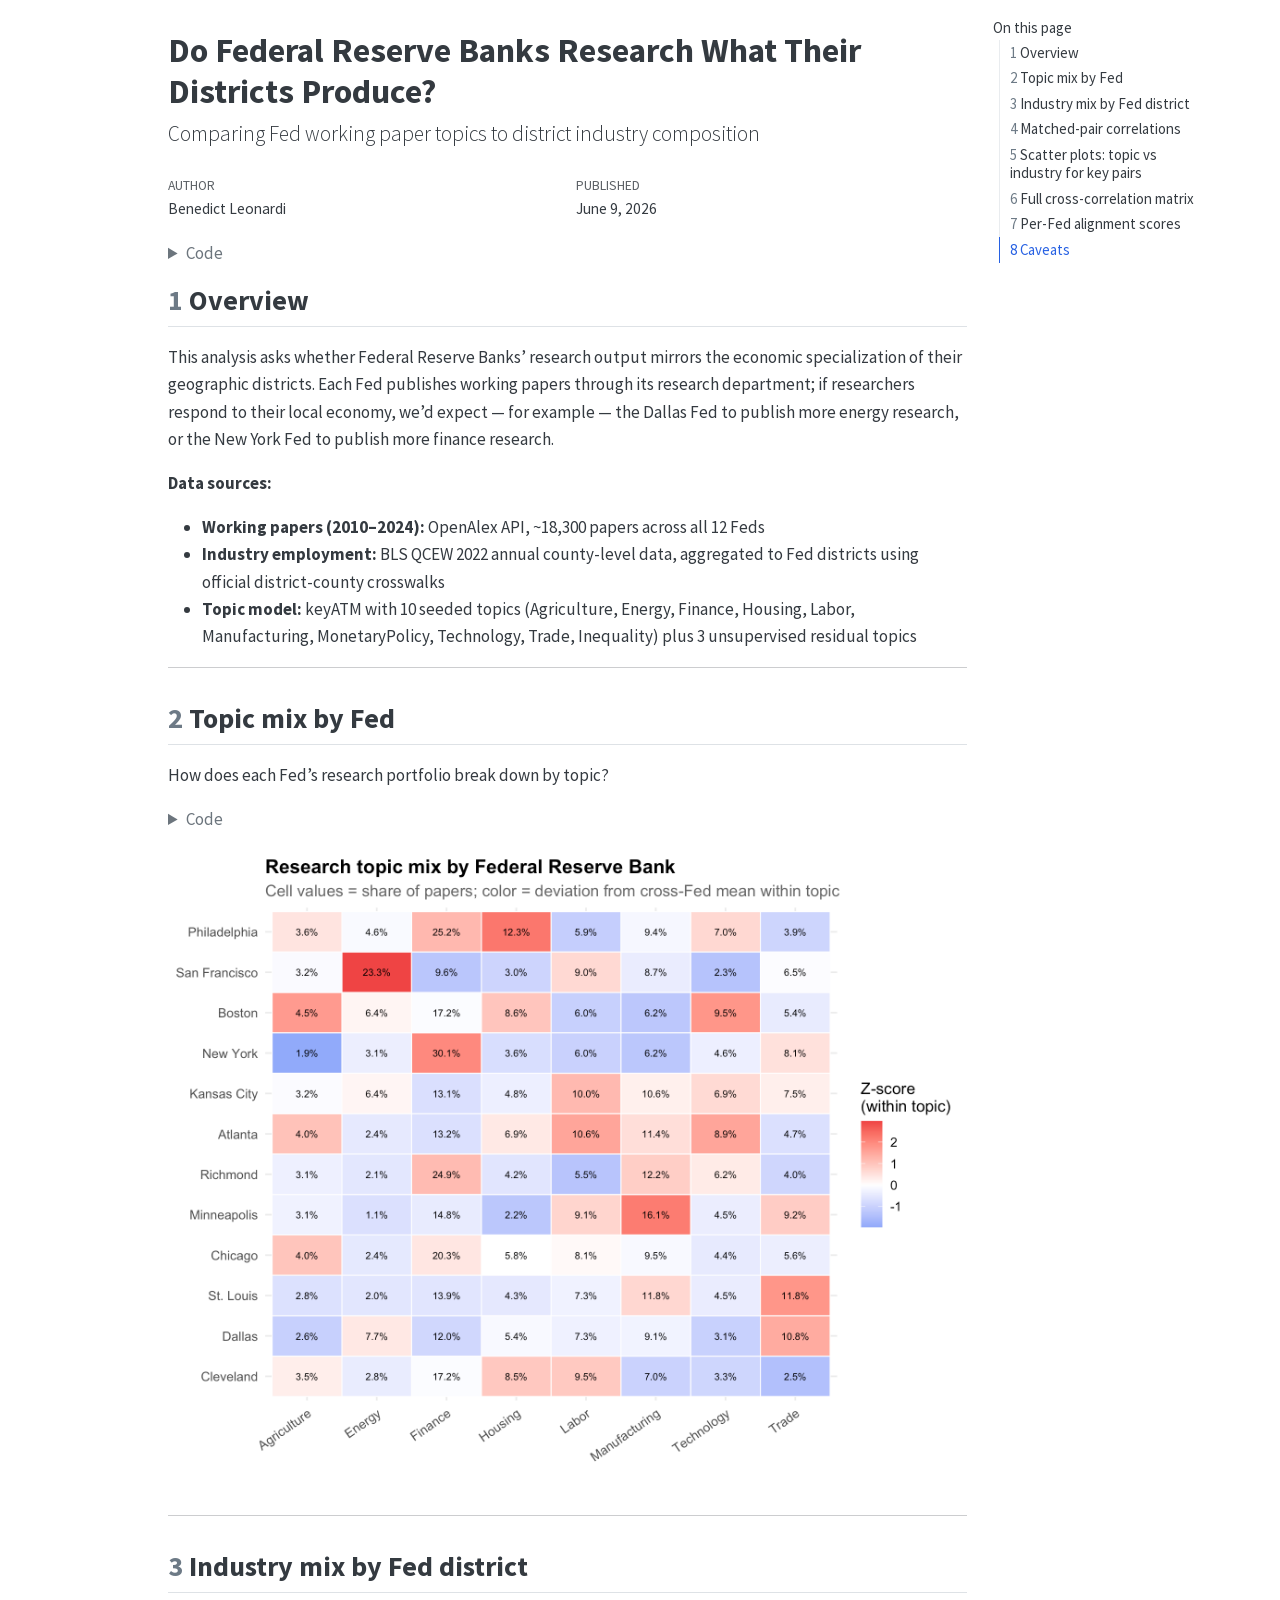
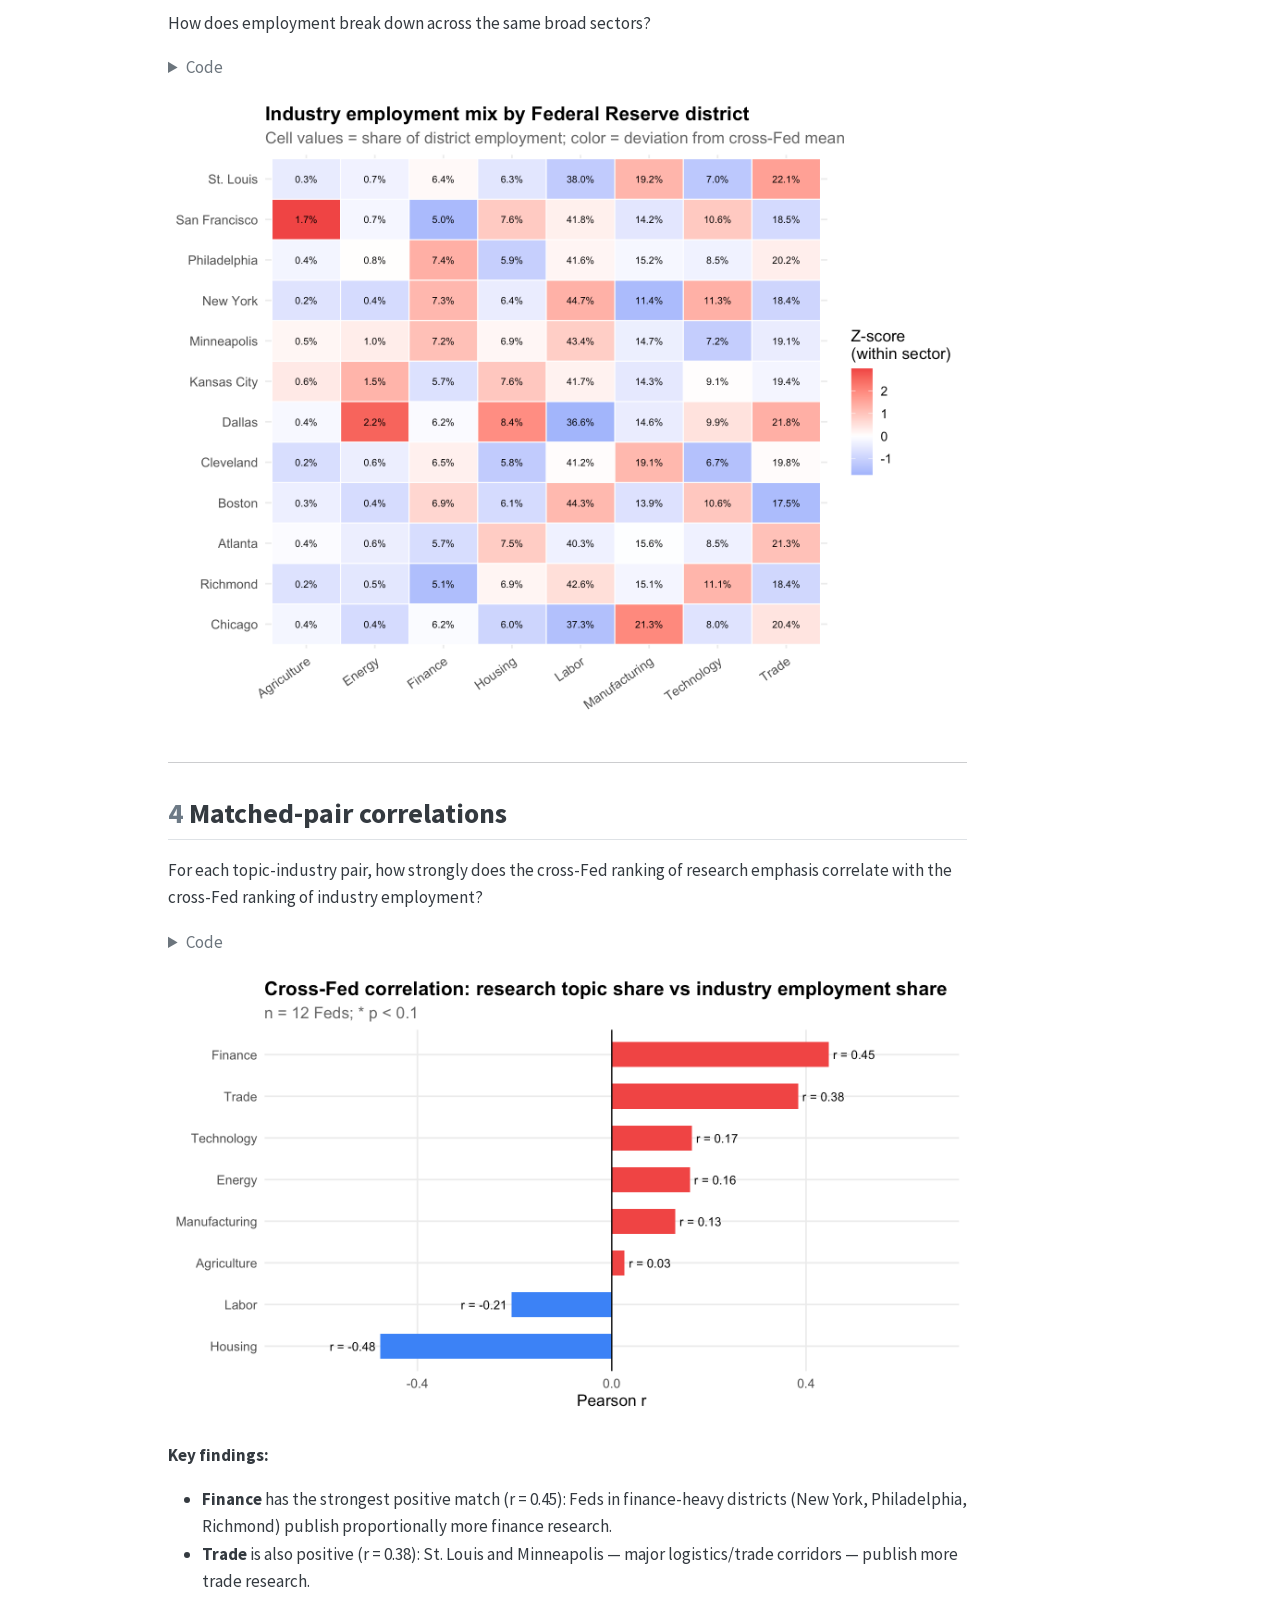
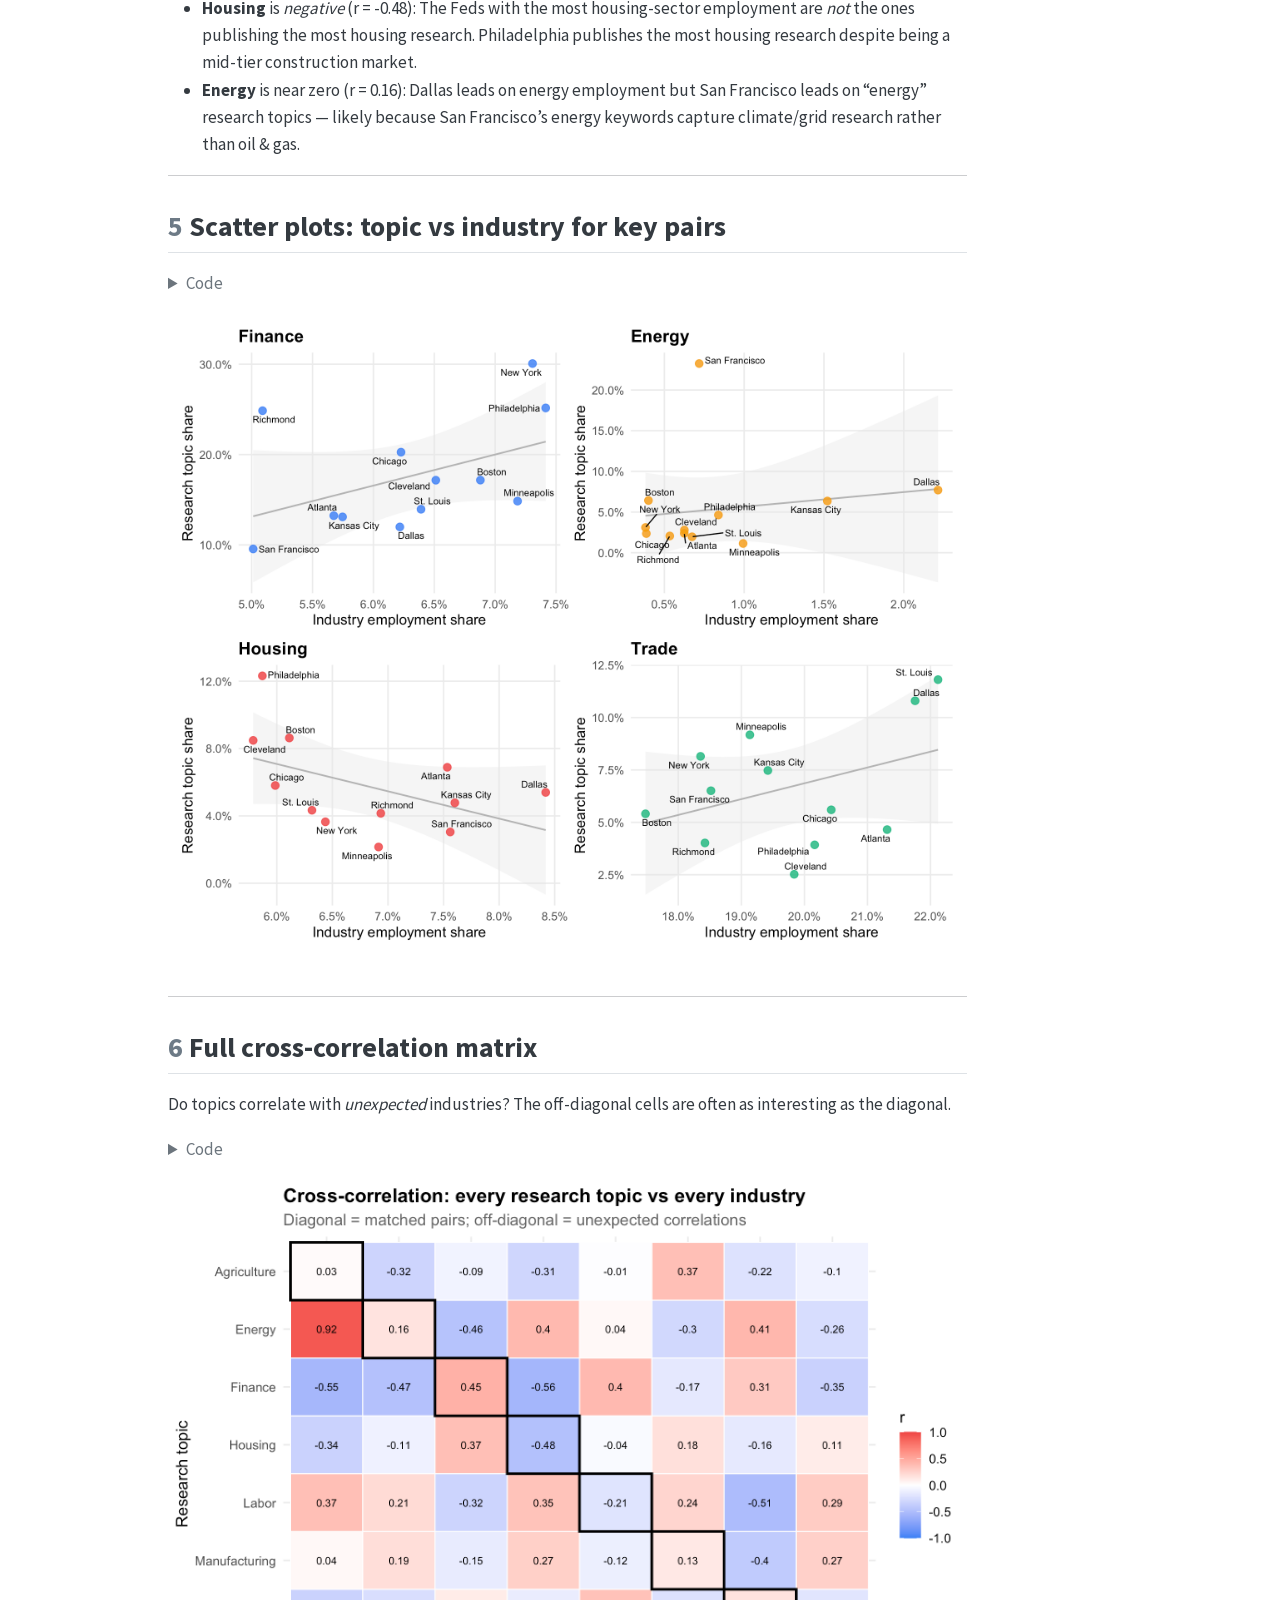
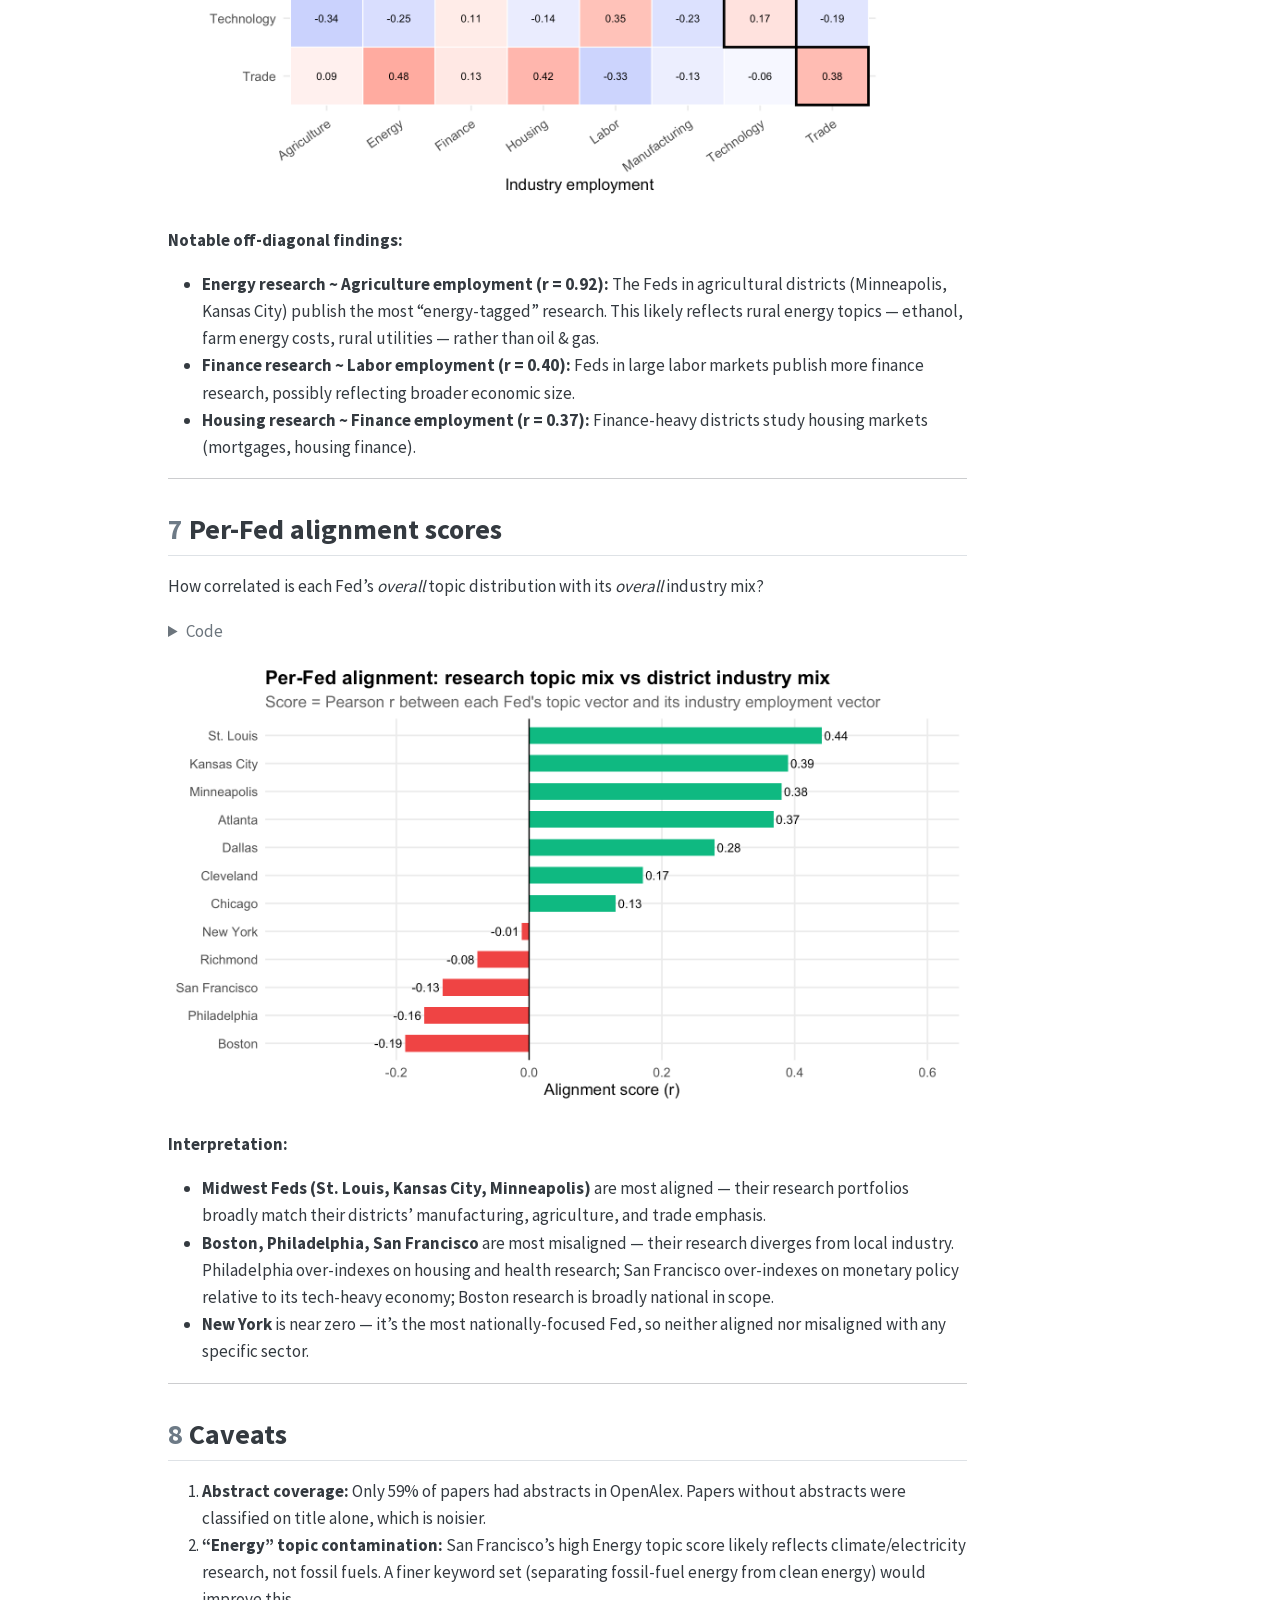
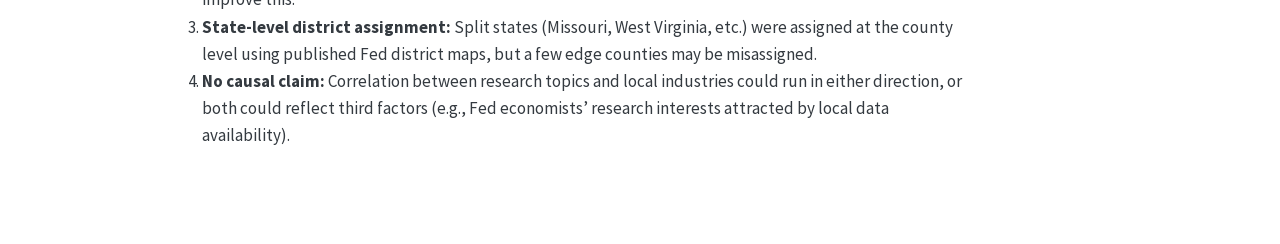
==== docs/fed_research_districts.html @ f2a588a4 "Initial commit: Fed Reserve research alignment analysis Co-Authored-By: Claude Sonnet 4.6 <noreply@a" ====
<!DOCTYPE html>
<html xmlns="http://www.w3.org/1999/xhtml" lang="en" xml:lang="en"><head>

<meta charset="utf-8">
<meta name="generator" content="quarto-1.8.27">

<meta name="viewport" content="width=device-width, initial-scale=1.0, user-scalable=yes">

<meta name="author" content="Benedict Leonardi">
<meta name="dcterms.date" content="2026-06-09">

<title>Do Federal Reserve Banks Research What Their Districts Produce? – Fed Research Districts</title>
<style>
code{white-space: pre-wrap;}
span.smallcaps{font-variant: small-caps;}
div.columns{display: flex; gap: min(4vw, 1.5em);}
div.column{flex: auto; overflow-x: auto;}
div.hanging-indent{margin-left: 1.5em; text-indent: -1.5em;}
ul.task-list{list-style: none;}
ul.task-list li input[type="checkbox"] {
width: 0.8em;
margin: 0 0.8em 0.2em -1em;  vertical-align: middle;
}

html { -webkit-text-size-adjust: 100%; }
pre > code.sourceCode { white-space: pre; position: relative; }
pre > code.sourceCode > span { display: inline-block; line-height: 1.25; }
pre > code.sourceCode > span:empty { height: 1.2em; }
.sourceCode { overflow: visible; }
code.sourceCode > span { color: inherit; text-decoration: inherit; }
div.sourceCode { margin: 1em 0; }
pre.sourceCode { margin: 0; }
@media screen {
div.sourceCode { overflow: auto; }
}
@media print {
pre > code.sourceCode { white-space: pre-wrap; }
pre > code.sourceCode > span { text-indent: -5em; padding-left: 5em; }
}
pre.numberSource code
{ counter-reset: source-line 0; }
pre.numberSource code > span
{ position: relative; left: -4em; counter-increment: source-line; }
pre.numberSource code > span > a:first-child::before
{ content: counter(source-line);
position: relative; left: -1em; text-align: right; vertical-align: baseline;
border: none; display: inline-block;
-webkit-touch-callout: none; -webkit-user-select: none;
-khtml-user-select: none; -moz-user-select: none;
-ms-user-select: none; user-select: none;
padding: 0 4px; width: 4em;
}
pre.numberSource { margin-left: 3em; padding-left: 4px; }
div.sourceCode
{ }
@media screen {
pre > code.sourceCode > span > a:first-child::before { text-decoration: underline; }
}
</style>


<script>const headroomChanged = new CustomEvent("quarto-hrChanged", {
  detail: {},
  bubbles: true,
  cancelable: false,
  composed: false,
});

const announceDismiss = () => {
  const annEl = window.document.getElementById("quarto-announcement");
  if (annEl) {
    annEl.remove();

    const annId = annEl.getAttribute("data-announcement-id");
    window.localStorage.setItem(`quarto-announce-${annId}`, "true");
  }
};

const announceRegister = () => {
  const annEl = window.document.getElementById("quarto-announcement");
  if (annEl) {
    const annId = annEl.getAttribute("data-announcement-id");
    const isDismissed =
      window.localStorage.getItem(`quarto-announce-${annId}`) || false;
    if (isDismissed) {
      announceDismiss();
      return;
    } else {
      annEl.classList.remove("hidden");
    }

    const actionEl = annEl.querySelector(".quarto-announcement-action");
    if (actionEl) {
      actionEl.addEventListener("click", function (e) {
        e.preventDefault();
        // Hide the bar immediately
        announceDismiss();
      });
    }
  }
};

window.document.addEventListener("DOMContentLoaded", function () {
  let init = false;

  announceRegister();

  // Manage the back to top button, if one is present.
  let lastScrollTop = window.pageYOffset || document.documentElement.scrollTop;
  const scrollDownBuffer = 5;
  const scrollUpBuffer = 35;
  const btn = document.getElementById("quarto-back-to-top");
  const hideBackToTop = () => {
    btn.style.display = "none";
  };
  const showBackToTop = () => {
    btn.style.display = "inline-block";
  };
  if (btn) {
    window.document.addEventListener(
      "scroll",
      function () {
        const currentScrollTop =
          window.pageYOffset || document.documentElement.scrollTop;

        // Shows and hides the button 'intelligently' as the user scrolls
        if (currentScrollTop - scrollDownBuffer > lastScrollTop) {
          hideBackToTop();
          lastScrollTop = currentScrollTop <= 0 ? 0 : currentScrollTop;
        } else if (currentScrollTop < lastScrollTop - scrollUpBuffer) {
          showBackToTop();
          lastScrollTop = currentScrollTop <= 0 ? 0 : currentScrollTop;
        }

        // Show the button at the bottom, hides it at the top
        if (currentScrollTop <= 0) {
          hideBackToTop();
        } else if (
          window.innerHeight + currentScrollTop >=
          document.body.offsetHeight
        ) {
          showBackToTop();
        }
      },
      false
    );
  }

  function throttle(func, wait) {
    var timeout;
    return function () {
      const context = this;
      const args = arguments;
      const later = function () {
        clearTimeout(timeout);
        timeout = null;
        func.apply(context, args);
      };

      if (!timeout) {
        timeout = setTimeout(later, wait);
      }
    };
  }

  function headerOffset() {
    // Set an offset if there is are fixed top navbar
    const headerEl = window.document.querySelector("header.fixed-top");
    if (headerEl) {
      return headerEl.clientHeight;
    } else {
      return 0;
    }
  }

  function footerOffset() {
    const footerEl = window.document.querySelector("footer.footer");
    if (footerEl) {
      return footerEl.clientHeight;
    } else {
      return 0;
    }
  }

  function dashboardOffset() {
    const dashboardNavEl = window.document.getElementById(
      "quarto-dashboard-header"
    );
    if (dashboardNavEl !== null) {
      return dashboardNavEl.clientHeight;
    } else {
      return 0;
    }
  }

  function updateDocumentOffsetWithoutAnimation() {
    updateDocumentOffset(false);
  }

  function updateDocumentOffset(animated) {
    // set body offset
    const topOffset = headerOffset();
    const bodyOffset = topOffset + footerOffset() + dashboardOffset();
    const bodyEl = window.document.body;
    bodyEl.setAttribute("data-bs-offset", topOffset);
    bodyEl.style.paddingTop = topOffset + "px";

    // deal with sidebar offsets
    const sidebars = window.document.querySelectorAll(
      ".sidebar, .headroom-target"
    );
    sidebars.forEach((sidebar) => {
      if (!animated) {
        sidebar.classList.add("notransition");
        // Remove the no transition class after the animation has time to complete
        setTimeout(function () {
          sidebar.classList.remove("notransition");
        }, 201);
      }

      if (window.Headroom && sidebar.classList.contains("sidebar-unpinned")) {
        sidebar.style.top = "0";
        sidebar.style.maxHeight = "100vh";
      } else {
        sidebar.style.top = topOffset + "px";
        sidebar.style.maxHeight = "calc(100vh - " + topOffset + "px)";
      }
    });

    // allow space for footer
    const mainContainer = window.document.querySelector(".quarto-container");
    if (mainContainer) {
      mainContainer.style.minHeight = "calc(100vh - " + bodyOffset + "px)";
    }

    // link offset
    let linkStyle = window.document.querySelector("#quarto-target-style");
    if (!linkStyle) {
      linkStyle = window.document.createElement("style");
      linkStyle.setAttribute("id", "quarto-target-style");
      window.document.head.appendChild(linkStyle);
    }
    while (linkStyle.firstChild) {
      linkStyle.removeChild(linkStyle.firstChild);
    }
    if (topOffset > 0) {
      linkStyle.appendChild(
        window.document.createTextNode(`
      section:target::before {
        content: "";
        display: block;
        height: ${topOffset}px;
        margin: -${topOffset}px 0 0;
      }`)
      );
    }
    if (init) {
      window.dispatchEvent(headroomChanged);
    }
    init = true;
  }

  // initialize headroom
  var header = window.document.querySelector("#quarto-header");
  if (header && window.Headroom) {
    const headroom = new window.Headroom(header, {
      tolerance: 5,
      onPin: function () {
        const sidebars = window.document.querySelectorAll(
          ".sidebar, .headroom-target"
        );
        sidebars.forEach((sidebar) => {
          sidebar.classList.remove("sidebar-unpinned");
        });
        updateDocumentOffset();
      },
      onUnpin: function () {
        const sidebars = window.document.querySelectorAll(
          ".sidebar, .headroom-target"
        );
        sidebars.forEach((sidebar) => {
          sidebar.classList.add("sidebar-unpinned");
        });
        updateDocumentOffset();
      },
    });
    headroom.init();

    let frozen = false;
    window.quartoToggleHeadroom = function () {
      if (frozen) {
        headroom.unfreeze();
        frozen = false;
      } else {
        headroom.freeze();
        frozen = true;
      }
    };
  }

  window.addEventListener(
    "hashchange",
    function (e) {
      if (
        getComputedStyle(document.documentElement).scrollBehavior !== "smooth"
      ) {
        window.scrollTo(0, window.pageYOffset - headerOffset());
      }
    },
    false
  );

  // Observe size changed for the header
  const headerEl = window.document.querySelector("header.fixed-top");
  if (headerEl && window.ResizeObserver) {
    const observer = new window.ResizeObserver(() => {
      setTimeout(updateDocumentOffsetWithoutAnimation, 0);
    });
    observer.observe(headerEl, {
      attributes: true,
      childList: true,
      characterData: true,
    });
  } else {
    window.addEventListener(
      "resize",
      throttle(updateDocumentOffsetWithoutAnimation, 50)
    );
  }
  setTimeout(updateDocumentOffsetWithoutAnimation, 250);

  // fixup index.html links if we aren't on the filesystem
  if (window.location.protocol !== "file:") {
    const links = window.document.querySelectorAll("a");
    for (let i = 0; i < links.length; i++) {
      if (links[i].href) {
        links[i].dataset.originalHref = links[i].href;
        links[i].href = links[i].href.replace(/\/index\.html/, "/");
      }
    }

    // Fixup any sharing links that require urls
    // Append url to any sharing urls
    const sharingLinks = window.document.querySelectorAll(
      "a.sidebar-tools-main-item, a.quarto-navigation-tool, a.quarto-navbar-tools, a.quarto-navbar-tools-item"
    );
    for (let i = 0; i < sharingLinks.length; i++) {
      const sharingLink = sharingLinks[i];
      const href = sharingLink.getAttribute("href");
      if (href) {
        sharingLink.setAttribute(
          "href",
          href.replace("|url|", window.location.href)
        );
      }
    }

    // Scroll the active navigation item into view, if necessary
    const navSidebar = window.document.querySelector("nav#quarto-sidebar");
    if (navSidebar) {
      // Find the active item
      const activeItem = navSidebar.querySelector("li.sidebar-item a.active");
      if (activeItem) {
        // Wait for the scroll height and height to resolve by observing size changes on the
        // nav element that is scrollable
        const resizeObserver = new ResizeObserver((_entries) => {
          // The bottom of the element
          const elBottom = activeItem.offsetTop;
          const viewBottom = navSidebar.scrollTop + navSidebar.clientHeight;

          // The element height and scroll height are the same, then we are still loading
          if (viewBottom !== navSidebar.scrollHeight) {
            // Determine if the item isn't visible and scroll to it
            if (elBottom >= viewBottom) {
              navSidebar.scrollTop = elBottom;
            }

            // stop observing now since we've completed the scroll
            resizeObserver.unobserve(navSidebar);
          }
        });
        resizeObserver.observe(navSidebar);
      }
    }
  }
});
</script>
<script>/*!
 * clipboard.js v2.0.11
 * https://clipboardjs.com/
 *
 * Licensed MIT © Zeno Rocha
 */
!function(t,e){"object"==typeof exports&&"object"==typeof module?module.exports=e():"function"==typeof define&&define.amd?define([],e):"object"==typeof exports?exports.ClipboardJS=e():t.ClipboardJS=e()}(this,function(){return n={686:function(t,e,n){"use strict";n.d(e,{default:function(){return b}});var e=n(279),i=n.n(e),e=n(370),u=n.n(e),e=n(817),r=n.n(e);function c(t){try{return document.execCommand(t)}catch(t){return}}var a=function(t){t=r()(t);return c("cut"),t};function o(t,e){var n,o,t=(n=t,o="rtl"===document.documentElement.getAttribute("dir"),(t=document.createElement("textarea")).style.fontSize="12pt",t.style.border="0",t.style.padding="0",t.style.margin="0",t.style.position="absolute",t.style[o?"right":"left"]="-9999px",o=window.pageYOffset||document.documentElement.scrollTop,t.style.top="".concat(o,"px"),t.setAttribute("readonly",""),t.value=n,t);return e.container.appendChild(t),e=r()(t),c("copy"),t.remove(),e}var f=function(t){var e=1<arguments.length&&void 0!==arguments[1]?arguments[1]:{container:document.body},n="";return"string"==typeof t?n=o(t,e):t instanceof HTMLInputElement&&!["text","search","url","tel","password"].includes(null==t?void 0:t.type)?n=o(t.value,e):(n=r()(t),c("copy")),n};function l(t){return(l="function"==typeof Symbol&&"symbol"==typeof Symbol.iterator?function(t){return typeof t}:function(t){return t&&"function"==typeof Symbol&&t.constructor===Symbol&&t!==Symbol.prototype?"symbol":typeof t})(t)}var s=function(){var t=0<arguments.length&&void 0!==arguments[0]?arguments[0]:{},e=t.action,n=void 0===e?"copy":e,o=t.container,e=t.target,t=t.text;if("copy"!==n&&"cut"!==n)throw new Error('Invalid "action" value, use either "copy" or "cut"');if(void 0!==e){if(!e||"object"!==l(e)||1!==e.nodeType)throw new Error('Invalid "target" value, use a valid Element');if("copy"===n&&e.hasAttribute("disabled"))throw new Error('Invalid "target" attribute. Please use "readonly" instead of "disabled" attribute');if("cut"===n&&(e.hasAttribute("readonly")||e.hasAttribute("disabled")))throw new Error('Invalid "target" attribute. You can\'t cut text from elements with "readonly" or "disabled" attributes')}return t?f(t,{container:o}):e?"cut"===n?a(e):f(e,{container:o}):void 0};function p(t){return(p="function"==typeof Symbol&&"symbol"==typeof Symbol.iterator?function(t){return typeof t}:function(t){return t&&"function"==typeof Symbol&&t.constructor===Symbol&&t!==Symbol.prototype?"symbol":typeof t})(t)}function d(t,e){for(var n=0;n<e.length;n++){var o=e[n];o.enumerable=o.enumerable||!1,o.configurable=!0,"value"in o&&(o.writable=!0),Object.defineProperty(t,o.key,o)}}function y(t,e){return(y=Object.setPrototypeOf||function(t,e){return t.__proto__=e,t})(t,e)}function h(n){var o=function(){if("undefined"==typeof Reflect||!Reflect.construct)return!1;if(Reflect.construct.sham)return!1;if("function"==typeof Proxy)return!0;try{return Date.prototype.toString.call(Reflect.construct(Date,[],function(){})),!0}catch(t){return!1}}();return function(){var t,e=v(n);return t=o?(t=v(this).constructor,Reflect.construct(e,arguments,t)):e.apply(this,arguments),e=this,!(t=t)||"object"!==p(t)&&"function"!=typeof t?function(t){if(void 0!==t)return t;throw new ReferenceError("this hasn't been initialised - super() hasn't been called")}(e):t}}function v(t){return(v=Object.setPrototypeOf?Object.getPrototypeOf:function(t){return t.__proto__||Object.getPrototypeOf(t)})(t)}function m(t,e){t="data-clipboard-".concat(t);if(e.hasAttribute(t))return e.getAttribute(t)}var b=function(){!function(t,e){if("function"!=typeof e&&null!==e)throw new TypeError("Super expression must either be null or a function");t.prototype=Object.create(e&&e.prototype,{constructor:{value:t,writable:!0,configurable:!0}}),e&&y(t,e)}(r,i());var t,e,n,o=h(r);function r(t,e){var n;return function(t){if(!(t instanceof r))throw new TypeError("Cannot call a class as a function")}(this),(n=o.call(this)).resolveOptions(e),n.listenClick(t),n}return t=r,n=[{key:"copy",value:function(t){var e=1<arguments.length&&void 0!==arguments[1]?arguments[1]:{container:document.body};return f(t,e)}},{key:"cut",value:function(t){return a(t)}},{key:"isSupported",value:function(){var t=0<arguments.length&&void 0!==arguments[0]?arguments[0]:["copy","cut"],t="string"==typeof t?[t]:t,e=!!document.queryCommandSupported;return t.forEach(function(t){e=e&&!!document.queryCommandSupported(t)}),e}}],(e=[{key:"resolveOptions",value:function(){var t=0<arguments.length&&void 0!==arguments[0]?arguments[0]:{};this.action="function"==typeof t.action?t.action:this.defaultAction,this.target="function"==typeof t.target?t.target:this.defaultTarget,this.text="function"==typeof t.text?t.text:this.defaultText,this.container="object"===p(t.container)?t.container:document.body}},{key:"listenClick",value:function(t){var e=this;this.listener=u()(t,"click",function(t){return e.onClick(t)})}},{key:"onClick",value:function(t){var e=t.delegateTarget||t.currentTarget,n=this.action(e)||"copy",t=s({action:n,container:this.container,target:this.target(e),text:this.text(e)});this.emit(t?"success":"error",{action:n,text:t,trigger:e,clearSelection:function(){e&&e.focus(),window.getSelection().removeAllRanges()}})}},{key:"defaultAction",value:function(t){return m("action",t)}},{key:"defaultTarget",value:function(t){t=m("target",t);if(t)return document.querySelector(t)}},{key:"defaultText",value:function(t){return m("text",t)}},{key:"destroy",value:function(){this.listener.destroy()}}])&&d(t.prototype,e),n&&d(t,n),r}()},828:function(t){var e;"undefined"==typeof Element||Element.prototype.matches||((e=Element.prototype).matches=e.matchesSelector||e.mozMatchesSelector||e.msMatchesSelector||e.oMatchesSelector||e.webkitMatchesSelector),t.exports=function(t,e){for(;t&&9!==t.nodeType;){if("function"==typeof t.matches&&t.matches(e))return t;t=t.parentNode}}},438:function(t,e,n){var u=n(828);function i(t,e,n,o,r){var i=function(e,n,t,o){return function(t){t.delegateTarget=u(t.target,n),t.delegateTarget&&o.call(e,t)}}.apply(this,arguments);return t.addEventListener(n,i,r),{destroy:function(){t.removeEventListener(n,i,r)}}}t.exports=function(t,e,n,o,r){return"function"==typeof t.addEventListener?i.apply(null,arguments):"function"==typeof n?i.bind(null,document).apply(null,arguments):("string"==typeof t&&(t=document.querySelectorAll(t)),Array.prototype.map.call(t,function(t){return i(t,e,n,o,r)}))}},879:function(t,n){n.node=function(t){return void 0!==t&&t instanceof HTMLElement&&1===t.nodeType},n.nodeList=function(t){var e=Object.prototype.toString.call(t);return void 0!==t&&("[object NodeList]"===e||"[object HTMLCollection]"===e)&&"length"in t&&(0===t.length||n.node(t[0]))},n.string=function(t){return"string"==typeof t||t instanceof String},n.fn=function(t){return"[object Function]"===Object.prototype.toString.call(t)}},370:function(t,e,n){var f=n(879),l=n(438);t.exports=function(t,e,n){if(!t&&!e&&!n)throw new Error("Missing required arguments");if(!f.string(e))throw new TypeError("Second argument must be a String");if(!f.fn(n))throw new TypeError("Third argument must be a Function");if(f.node(t))return c=e,a=n,(u=t).addEventListener(c,a),{destroy:function(){u.removeEventListener(c,a)}};if(f.nodeList(t))return o=t,r=e,i=n,Array.prototype.forEach.call(o,function(t){t.addEventListener(r,i)}),{destroy:function(){Array.prototype.forEach.call(o,function(t){t.removeEventListener(r,i)})}};if(f.string(t))return t=t,e=e,n=n,l(document.body,t,e,n);throw new TypeError("First argument must be a String, HTMLElement, HTMLCollection, or NodeList");var o,r,i,u,c,a}},817:function(t){t.exports=function(t){var e,n="SELECT"===t.nodeName?(t.focus(),t.value):"INPUT"===t.nodeName||"TEXTAREA"===t.nodeName?((e=t.hasAttribute("readonly"))||t.setAttribute("readonly",""),t.select(),t.setSelectionRange(0,t.value.length),e||t.removeAttribute("readonly"),t.value):(t.hasAttribute("contenteditable")&&t.focus(),n=window.getSelection(),(e=document.createRange()).selectNodeContents(t),n.removeAllRanges(),n.addRange(e),n.toString());return n}},279:function(t){function e(){}e.prototype={on:function(t,e,n){var o=this.e||(this.e={});return(o[t]||(o[t]=[])).push({fn:e,ctx:n}),this},once:function(t,e,n){var o=this;function r(){o.off(t,r),e.apply(n,arguments)}return r._=e,this.on(t,r,n)},emit:function(t){for(var e=[].slice.call(arguments,1),n=((this.e||(this.e={}))[t]||[]).slice(),o=0,r=n.length;o<r;o++)n[o].fn.apply(n[o].ctx,e);return this},off:function(t,e){var n=this.e||(this.e={}),o=n[t],r=[];if(o&&e)for(var i=0,u=o.length;i<u;i++)o[i].fn!==e&&o[i].fn._!==e&&r.push(o[i]);return r.length?n[t]=r:delete n[t],this}},t.exports=e,t.exports.TinyEmitter=e}},r={},o.n=function(t){var e=t&&t.__esModule?function(){return t.default}:function(){return t};return o.d(e,{a:e}),e},o.d=function(t,e){for(var n in e)o.o(e,n)&&!o.o(t,n)&&Object.defineProperty(t,n,{enumerable:!0,get:e[n]})},o.o=function(t,e){return Object.prototype.hasOwnProperty.call(t,e)},o(686).default;function o(t){if(r[t])return r[t].exports;var e=r[t]={exports:{}};return n[t](e,e.exports,o),e.exports}var n,r});</script>
<script>/*! @algolia/autocomplete-js 1.19.1 | MIT License | © Algolia, Inc. and contributors | https://github.com/algolia/autocomplete */
!function(e,t){"object"==typeof exports&&"undefined"!=typeof module?t(exports):"function"==typeof define&&define.amd?define(["exports"],t):t((e="undefined"!=typeof globalThis?globalThis:e||self)["@algolia/autocomplete-js"]={})}(this,(function(e){"use strict";function t(e,t){var n=Object.keys(e);if(Object.getOwnPropertySymbols){var r=Object.getOwnPropertySymbols(e);t&&(r=r.filter((function(t){return Object.getOwnPropertyDescriptor(e,t).enumerable}))),n.push.apply(n,r)}return n}function n(e){for(var n=1;n<arguments.length;n++){var r=null!=arguments[n]?arguments[n]:{};n%2?t(Object(r),!0).forEach((function(t){o(e,t,r[t])})):Object.getOwnPropertyDescriptors?Object.defineProperties(e,Object.getOwnPropertyDescriptors(r)):t(Object(r)).forEach((function(t){Object.defineProperty(e,t,Object.getOwnPropertyDescriptor(r,t))}))}return e}function r(e){return r="function"==typeof Symbol&&"symbol"==typeof Symbol.iterator?function(e){return typeof e}:function(e){return e&&"function"==typeof Symbol&&e.constructor===Symbol&&e!==Symbol.prototype?"symbol":typeof e},r(e)}function o(e,t,n){return(t=function(e){var t=function(e,t){if("object"!=typeof e||null===e)return e;var n=e[Symbol.toPrimitive];if(void 0!==n){var r=n.call(e,t||"default");if("object"!=typeof r)return r;throw new TypeError("@@toPrimitive must return a primitive value.")}return("string"===t?String:Number)(e)}(e,"string");return"symbol"==typeof t?t:String(t)}(t))in e?Object.defineProperty(e,t,{value:n,enumerable:!0,configurable:!0,writable:!0}):e[t]=n,e}function i(){return i=Object.assign?Object.assign.bind():function(e){for(var t=1;t<arguments.length;t++){var n=arguments[t];for(var r in n)Object.prototype.hasOwnProperty.call(n,r)&&(e[r]=n[r])}return e},i.apply(this,arguments)}function u(e,t){if(null==e)return{};var n,r,o=function(e,t){if(null==e)return{};var n,r,o={},i=Object.keys(e);for(r=0;r<i.length;r++)n=i[r],t.indexOf(n)>=0||(o[n]=e[n]);return o}(e,t);if(Object.getOwnPropertySymbols){var i=Object.getOwnPropertySymbols(e);for(r=0;r<i.length;r++)n=i[r],t.indexOf(n)>=0||Object.prototype.propertyIsEnumerable.call(e,n)&&(o[n]=e[n])}return o}function a(e,t){return function(e){if(Array.isArray(e))return e}(e)||function(e,t){var n=null==e?null:"undefined"!=typeof Symbol&&e[Symbol.iterator]||e["@@iterator"];if(null!=n){var r,o,i,u,a=[],l=!0,c=!1;try{if(i=(n=n.call(e)).next,0===t){if(Object(n)!==n)return;l=!1}else for(;!(l=(r=i.call(n)).done)&&(a.push(r.value),a.length!==t);l=!0);}catch(e){c=!0,o=e}finally{try{if(!l&&null!=n.return&&(u=n.return(),Object(u)!==u))return}finally{if(c)throw o}}return a}}(e,t)||c(e,t)||function(){throw new TypeError("Invalid attempt to destructure non-iterable instance.\nIn order to be iterable, non-array objects must have a [Symbol.iterator]() method.")}()}function l(e){return function(e){if(Array.isArray(e))return s(e)}(e)||function(e){if("undefined"!=typeof Symbol&&null!=e[Symbol.iterator]||null!=e["@@iterator"])return Array.from(e)}(e)||c(e)||function(){throw new TypeError("Invalid attempt to spread non-iterable instance.\nIn order to be iterable, non-array objects must have a [Symbol.iterator]() method.")}()}function c(e,t){if(e){if("string"==typeof e)return s(e,t);var n=Object.prototype.toString.call(e).slice(8,-1);return"Object"===n&&e.constructor&&(n=e.constructor.name),"Map"===n||"Set"===n?Array.from(e):"Arguments"===n||/^(?:Ui|I)nt(?:8|16|32)(?:Clamped)?Array$/.test(n)?s(e,t):void 0}}function s(e,t){(null==t||t>e.length)&&(t=e.length);for(var n=0,r=new Array(t);n<t;n++)r[n]=e[n];return r}function f(e){return{current:e}}function p(e,t){var n=void 0;return function(){for(var r=arguments.length,o=new Array(r),i=0;i<r;i++)o[i]=arguments[i];n&&clearTimeout(n),n=setTimeout((function(){return e.apply(void 0,o)}),t)}}function m(e){return e.reduce((function(e,t){return e.concat(t)}),[])}var v=0;function d(){return"autocomplete-".concat(v++)}function y(e,t){return t.reduce((function(e,t){return e&&e[t]}),e)}function b(e){return 0===e.collections.length?0:e.collections.reduce((function(e,t){return e+t.items.length}),0)}function g(e){return e!==Object(e)}function h(e,t){if(e===t)return!0;if(g(e)||g(t)||"function"==typeof e||"function"==typeof t)return e===t;if(Object.keys(e).length!==Object.keys(t).length)return!1;for(var n=0,r=Object.keys(e);n<r.length;n++){var o=r[n];if(!(o in t))return!1;if(!h(e[o],t[o]))return!1}return!0}var _=function(){};var O="1.19.1",S=[{segment:"autocomplete-core",version:O}];function j(e){var t=e.item,n=e.items,r=void 0===n?[]:n;return{index:t.__autocomplete_indexName,items:[t],positions:[1+r.findIndex((function(e){return e.objectID===t.objectID}))],queryID:t.__autocomplete_queryID,algoliaSource:["autocomplete"]}}function P(e,t){return function(e){if(Array.isArray(e))return e}(e)||function(e,t){var n=null==e?null:"undefined"!=typeof Symbol&&e[Symbol.iterator]||e["@@iterator"];if(null!=n){var r,o,i,u,a=[],l=!0,c=!1;try{if(i=(n=n.call(e)).next,0===t){if(Object(n)!==n)return;l=!1}else for(;!(l=(r=i.call(n)).done)&&(a.push(r.value),a.length!==t);l=!0);}catch(e){c=!0,o=e}finally{try{if(!l&&null!=n.return&&(u=n.return(),Object(u)!==u))return}finally{if(c)throw o}}return a}}(e,t)||function(e,t){if(!e)return;if("string"==typeof e)return w(e,t);var n=Object.prototype.toString.call(e).slice(8,-1);"Object"===n&&e.constructor&&(n=e.constructor.name);if("Map"===n||"Set"===n)return Array.from(e);if("Arguments"===n||/^(?:Ui|I)nt(?:8|16|32)(?:Clamped)?Array$/.test(n))return w(e,t)}(e,t)||function(){throw new TypeError("Invalid attempt to destructure non-iterable instance.\nIn order to be iterable, non-array objects must have a [Symbol.iterator]() method.")}()}function w(e,t){(null==t||t>e.length)&&(t=e.length);for(var n=0,r=new Array(t);n<t;n++)r[n]=e[n];return r}var I=["items"],A=["items"];function E(e){return E="function"==typeof Symbol&&"symbol"==typeof Symbol.iterator?function(e){return typeof e}:function(e){return e&&"function"==typeof Symbol&&e.constructor===Symbol&&e!==Symbol.prototype?"symbol":typeof e},E(e)}function D(e){return function(e){if(Array.isArray(e))return C(e)}(e)||function(e){if("undefined"!=typeof Symbol&&null!=e[Symbol.iterator]||null!=e["@@iterator"])return Array.from(e)}(e)||function(e,t){if(!e)return;if("string"==typeof e)return C(e,t);var n=Object.prototype.toString.call(e).slice(8,-1);"Object"===n&&e.constructor&&(n=e.constructor.name);if("Map"===n||"Set"===n)return Array.from(e);if("Arguments"===n||/^(?:Ui|I)nt(?:8|16|32)(?:Clamped)?Array$/.test(n))return C(e,t)}(e)||function(){throw new TypeError("Invalid attempt to spread non-iterable instance.\nIn order to be iterable, non-array objects must have a [Symbol.iterator]() method.")}()}function C(e,t){(null==t||t>e.length)&&(t=e.length);for(var n=0,r=new Array(t);n<t;n++)r[n]=e[n];return r}function k(e,t){if(null==e)return{};var n,r,o=function(e,t){if(null==e)return{};var n,r,o={},i=Object.keys(e);for(r=0;r<i.length;r++)n=i[r],t.indexOf(n)>=0||(o[n]=e[n]);return o}(e,t);if(Object.getOwnPropertySymbols){var i=Object.getOwnPropertySymbols(e);for(r=0;r<i.length;r++)n=i[r],t.indexOf(n)>=0||Object.prototype.propertyIsEnumerable.call(e,n)&&(o[n]=e[n])}return o}function x(e,t){var n=Object.keys(e);if(Object.getOwnPropertySymbols){var r=Object.getOwnPropertySymbols(e);t&&(r=r.filter((function(t){return Object.getOwnPropertyDescriptor(e,t).enumerable}))),n.push.apply(n,r)}return n}function N(e){for(var t=1;t<arguments.length;t++){var n=null!=arguments[t]?arguments[t]:{};t%2?x(Object(n),!0).forEach((function(t){T(e,t,n[t])})):Object.getOwnPropertyDescriptors?Object.defineProperties(e,Object.getOwnPropertyDescriptors(n)):x(Object(n)).forEach((function(t){Object.defineProperty(e,t,Object.getOwnPropertyDescriptor(n,t))}))}return e}function T(e,t,n){return(t=function(e){var t=function(e,t){if("object"!==E(e)||null===e)return e;var n=e[Symbol.toPrimitive];if(void 0!==n){var r=n.call(e,t||"default");if("object"!==E(r))return r;throw new TypeError("@@toPrimitive must return a primitive value.")}return("string"===t?String:Number)(e)}(e,"string");return"symbol"===E(t)?t:String(t)}(t))in e?Object.defineProperty(e,t,{value:n,enumerable:!0,configurable:!0,writable:!0}):e[t]=n,e}function q(e){for(var t=arguments.length>1&&void 0!==arguments[1]?arguments[1]:20,n=[],r=0;r<e.objectIDs.length;r+=t)n.push(N(N({},e),{},{objectIDs:e.objectIDs.slice(r,r+t)}));return n}function B(e){return e.map((function(e){var t=e.items,n=k(e,I);return N(N({},n),{},{objectIDs:(null==t?void 0:t.map((function(e){return e.objectID})))||n.objectIDs})}))}function R(e){var t,n,r,o=(t=P((e.version||"").split(".").map(Number),2),n=t[0],r=t[1],n>=3||2===n&&r>=4||1===n&&r>=10);function i(t,n,r){if(o&&void 0!==r){var i=r[0].__autocomplete_algoliaCredentials,u={"X-Algolia-Application-Id":i.appId,"X-Algolia-API-Key":i.apiKey};e.apply(void 0,[t].concat(D(n),[{headers:u}]))}else e.apply(void 0,[t].concat(D(n)))}return{init:function(t,n){e("init",{appId:t,apiKey:n})},setAuthenticatedUserToken:function(t){e("setAuthenticatedUserToken",t)},setUserToken:function(t){e("setUserToken",t)},clickedObjectIDsAfterSearch:function(){for(var e=arguments.length,t=new Array(e),n=0;n<e;n++)t[n]=arguments[n];t.length>0&&i("clickedObjectIDsAfterSearch",B(t),t[0].items)},clickedObjectIDs:function(){for(var e=arguments.length,t=new Array(e),n=0;n<e;n++)t[n]=arguments[n];t.length>0&&i("clickedObjectIDs",B(t),t[0].items)},clickedFilters:function(){for(var t=arguments.length,n=new Array(t),r=0;r<t;r++)n[r]=arguments[r];n.length>0&&e.apply(void 0,["clickedFilters"].concat(n))},convertedObjectIDsAfterSearch:function(){for(var e=arguments.length,t=new Array(e),n=0;n<e;n++)t[n]=arguments[n];t.length>0&&i("convertedObjectIDsAfterSearch",B(t),t[0].items)},convertedObjectIDs:function(){for(var e=arguments.length,t=new Array(e),n=0;n<e;n++)t[n]=arguments[n];t.length>0&&i("convertedObjectIDs",B(t),t[0].items)},convertedFilters:function(){for(var t=arguments.length,n=new Array(t),r=0;r<t;r++)n[r]=arguments[r];n.length>0&&e.apply(void 0,["convertedFilters"].concat(n))},viewedObjectIDs:function(){for(var e=arguments.length,t=new Array(e),n=0;n<e;n++)t[n]=arguments[n];t.length>0&&t.reduce((function(e,t){var n=t.items,r=k(t,A);return[].concat(D(e),D(q(N(N({},r),{},{objectIDs:(null==n?void 0:n.map((function(e){return e.objectID})))||r.objectIDs})).map((function(e){return{items:n,payload:e}}))))}),[]).forEach((function(e){var t=e.items;return i("viewedObjectIDs",[e.payload],t)}))},viewedFilters:function(){for(var t=arguments.length,n=new Array(t),r=0;r<t;r++)n[r]=arguments[r];n.length>0&&e.apply(void 0,["viewedFilters"].concat(n))}}}function L(e){var t=e.items.reduce((function(e,t){var n;return e[t.__autocomplete_indexName]=(null!==(n=e[t.__autocomplete_indexName])&&void 0!==n?n:[]).concat(t),e}),{});return Object.keys(t).map((function(e){return{index:e,items:t[e],algoliaSource:["autocomplete"]}}))}function F(e){return e.objectID&&e.__autocomplete_indexName&&e.__autocomplete_queryID}function U(e){return U="function"==typeof Symbol&&"symbol"==typeof Symbol.iterator?function(e){return typeof e}:function(e){return e&&"function"==typeof Symbol&&e.constructor===Symbol&&e!==Symbol.prototype?"symbol":typeof e},U(e)}function M(e){return function(e){if(Array.isArray(e))return H(e)}(e)||function(e){if("undefined"!=typeof Symbol&&null!=e[Symbol.iterator]||null!=e["@@iterator"])return Array.from(e)}(e)||function(e,t){if(!e)return;if("string"==typeof e)return H(e,t);var n=Object.prototype.toString.call(e).slice(8,-1);"Object"===n&&e.constructor&&(n=e.constructor.name);if("Map"===n||"Set"===n)return Array.from(e);if("Arguments"===n||/^(?:Ui|I)nt(?:8|16|32)(?:Clamped)?Array$/.test(n))return H(e,t)}(e)||function(){throw new TypeError("Invalid attempt to spread non-iterable instance.\nIn order to be iterable, non-array objects must have a [Symbol.iterator]() method.")}()}function H(e,t){(null==t||t>e.length)&&(t=e.length);for(var n=0,r=new Array(t);n<t;n++)r[n]=e[n];return r}function V(e,t){var n=Object.keys(e);if(Object.getOwnPropertySymbols){var r=Object.getOwnPropertySymbols(e);t&&(r=r.filter((function(t){return Object.getOwnPropertyDescriptor(e,t).enumerable}))),n.push.apply(n,r)}return n}function W(e){for(var t=1;t<arguments.length;t++){var n=null!=arguments[t]?arguments[t]:{};t%2?V(Object(n),!0).forEach((function(t){Q(e,t,n[t])})):Object.getOwnPropertyDescriptors?Object.defineProperties(e,Object.getOwnPropertyDescriptors(n)):V(Object(n)).forEach((function(t){Object.defineProperty(e,t,Object.getOwnPropertyDescriptor(n,t))}))}return e}function Q(e,t,n){return(t=function(e){var t=function(e,t){if("object"!==U(e)||null===e)return e;var n=e[Symbol.toPrimitive];if(void 0!==n){var r=n.call(e,t||"default");if("object"!==U(r))return r;throw new TypeError("@@toPrimitive must return a primitive value.")}return("string"===t?String:Number)(e)}(e,"string");return"symbol"===U(t)?t:String(t)}(t))in e?Object.defineProperty(e,t,{value:n,enumerable:!0,configurable:!0,writable:!0}):e[t]=n,e}var K="2.15.0",$="https://cdn.jsdelivr.net/npm/search-insights@".concat(K,"/dist/search-insights.min.js"),z=p((function(e){var t=e.onItemsChange,n=e.items,r=e.insights,o=e.state;t({insights:r,insightsEvents:L({items:n}).map((function(e){return W({eventName:"Items Viewed"},e)})),state:o})}),400);function G(e){var t=function(e){return W({onItemsChange:function(e){var t=e.insights,n=e.insightsEvents,r=e.state;t.viewedObjectIDs.apply(t,M(n.map((function(e){return W(W({},e),{},{algoliaSource:J(e.algoliaSource,r.context)})}))))},onSelect:function(e){var t=e.insights,n=e.insightsEvents,r=e.state;t.clickedObjectIDsAfterSearch.apply(t,M(n.map((function(e){return W(W({},e),{},{algoliaSource:J(e.algoliaSource,r.context)})}))))},onActive:_,__autocomplete_clickAnalytics:!0},e)}(e),n=t.insightsClient,r=t.insightsInitParams,o=t.onItemsChange,i=t.onSelect,u=t.onActive,a=t.__autocomplete_clickAnalytics,l=n;if(n||function(e){if("undefined"!=typeof window)e({window:window})}((function(e){var t=e.window,n=t.AlgoliaAnalyticsObject||"aa";"string"==typeof n&&(l=t[n]),l||(t.AlgoliaAnalyticsObject=n,t[n]||(t[n]=function(){t[n].queue||(t[n].queue=[]);for(var e=arguments.length,r=new Array(e),o=0;o<e;o++)r[o]=arguments[o];t[n].queue.push(r)}),t[n].version=K,l=t[n],function(e){var t="[Autocomplete]: Could not load search-insights.js. Please load it manually following https://alg.li/insights-autocomplete";try{var n=e.document.createElement("script");n.async=!0,n.src=$,n.onerror=function(){console.error(t)},document.body.appendChild(n)}catch(e){console.error(t)}}(t))})),!l)return{};r&&l("init",W({partial:!0},r));var c=R(l),s=f([]),m=p((function(e){var t=e.state;if(t.isOpen){var n=t.collections.reduce((function(e,t){return[].concat(M(e),M(t.items))}),[]).filter(F);h(s.current.map((function(e){return e.objectID})),n.map((function(e){return e.objectID})))||(s.current=n,n.length>0&&z({onItemsChange:o,items:n,insights:c,state:t}))}}),0);return{name:"aa.algoliaInsightsPlugin",subscribe:function(e){var t=e.setContext,n=e.onSelect,r=e.onActive;function o(e){t({algoliaInsightsPlugin:{__algoliaSearchParameters:W(W({},a?{clickAnalytics:!0}:{}),e?{userToken:X(e)}:{}),insights:c}})}l("addAlgoliaAgent","insights-plugin"),o(),l("onUserTokenChange",(function(e){o(e)})),l("getUserToken",null,(function(e,t){o(t)})),n((function(e){var t=e.item,n=e.state,r=e.event,o=e.source;F(t)&&i({state:n,event:r,insights:c,item:t,insightsEvents:[W({eventName:"Item Selected"},j({item:t,items:o.getItems().filter(F)}))]})})),r((function(e){var t=e.item,n=e.source,r=e.state,o=e.event;F(t)&&u({state:r,event:o,insights:c,item:t,insightsEvents:[W({eventName:"Item Active"},j({item:t,items:n.getItems().filter(F)}))]})}))},onStateChange:function(e){var t=e.state;m({state:t})},__autocomplete_pluginOptions:e}}function J(){var e,t=arguments.length>0&&void 0!==arguments[0]?arguments[0]:[],n=arguments.length>1?arguments[1]:void 0;return[].concat(M(t),["autocomplete-internal"],M(null!==(e=n.algoliaInsightsPlugin)&&void 0!==e&&e.__automaticInsights?["autocomplete-automatic"]:[]))}function X(e){return"number"==typeof e?e.toString():e}function Y(e,t){var n=t;return{then:function(t,r){return Y(e.then(ee(t,n,e),ee(r,n,e)),n)},catch:function(t){return Y(e.catch(ee(t,n,e)),n)},finally:function(t){return t&&n.onCancelList.push(t),Y(e.finally(ee(t&&function(){return n.onCancelList=[],t()},n,e)),n)},cancel:function(){n.isCanceled=!0;var e=n.onCancelList;n.onCancelList=[],e.forEach((function(e){e()}))},isCanceled:function(){return!0===n.isCanceled}}}function Z(e){return Y(e,{isCanceled:!1,onCancelList:[]})}function ee(e,t,n){return e?function(n){return t.isCanceled?n:e(n)}:n}var te,ne=!0;function re(e,t,n,r){if(!n)return null;if(e<0&&(null===t||null!==r&&0===t))return n+e;var o=(null===t?-1:t)+e;return o<=-1||o>=n?null===r?null:0:o}function oe(e,t){var n=Object.keys(e);if(Object.getOwnPropertySymbols){var r=Object.getOwnPropertySymbols(e);t&&(r=r.filter((function(t){return Object.getOwnPropertyDescriptor(e,t).enumerable}))),n.push.apply(n,r)}return n}function ie(e){for(var t=1;t<arguments.length;t++){var n=null!=arguments[t]?arguments[t]:{};t%2?oe(Object(n),!0).forEach((function(t){ue(e,t,n[t])})):Object.getOwnPropertyDescriptors?Object.defineProperties(e,Object.getOwnPropertyDescriptors(n)):oe(Object(n)).forEach((function(t){Object.defineProperty(e,t,Object.getOwnPropertyDescriptor(n,t))}))}return e}function ue(e,t,n){return(t=function(e){var t=function(e,t){if("object"!==ae(e)||null===e)return e;var n=e[Symbol.toPrimitive];if(void 0!==n){var r=n.call(e,t||"default");if("object"!==ae(r))return r;throw new TypeError("@@toPrimitive must return a primitive value.")}return("string"===t?String:Number)(e)}(e,"string");return"symbol"===ae(t)?t:String(t)}(t))in e?Object.defineProperty(e,t,{value:n,enumerable:!0,configurable:!0,writable:!0}):e[t]=n,e}function ae(e){return ae="function"==typeof Symbol&&"symbol"==typeof Symbol.iterator?function(e){return typeof e}:function(e){return e&&"function"==typeof Symbol&&e.constructor===Symbol&&e!==Symbol.prototype?"symbol":typeof e},ae(e)}function le(e,t){var n="undefined"!=typeof Symbol&&e[Symbol.iterator]||e["@@iterator"];if(!n){if(Array.isArray(e)||(n=function(e,t){if(!e)return;if("string"==typeof e)return ce(e,t);var n=Object.prototype.toString.call(e).slice(8,-1);"Object"===n&&e.constructor&&(n=e.constructor.name);if("Map"===n||"Set"===n)return Array.from(e);if("Arguments"===n||/^(?:Ui|I)nt(?:8|16|32)(?:Clamped)?Array$/.test(n))return ce(e,t)}(e))||t&&e&&"number"==typeof e.length){n&&(e=n);var r=0,o=function(){};return{s:o,n:function(){return r>=e.length?{done:!0}:{done:!1,value:e[r++]}},e:function(e){throw e},f:o}}throw new TypeError("Invalid attempt to iterate non-iterable instance.\nIn order to be iterable, non-array objects must have a [Symbol.iterator]() method.")}var i,u=!0,a=!1;return{s:function(){n=n.call(e)},n:function(){var e=n.next();return u=e.done,e},e:function(e){a=!0,i=e},f:function(){try{u||null==n.return||n.return()}finally{if(a)throw i}}}}function ce(e,t){(null==t||t>e.length)&&(t=e.length);for(var n=0,r=new Array(t);n<t;n++)r[n]=e[n];return r}var se=function(e,t){var n,r=!1,o=[],i=le(e);try{for(i.s();!(n=i.n()).done;){var u,a,l,c=null===(u=n.value.__autocomplete_pluginOptions)||void 0===u||null===(a=(l=u).awaitSubmit)||void 0===a?void 0:a.call(l);if("number"==typeof c)o.push(c);else if(!0===c){r=!0;break}}}catch(e){i.e(e)}finally{i.f()}return r?t.wait():o.length>0?t.wait(Math.max.apply(Math,o)):void 0};function fe(e){var t=function(e){var t=e.collections.map((function(e){return e.items.length})).reduce((function(e,t,n){var r=(e[n-1]||0)+t;return e.push(r),e}),[]).reduce((function(t,n){return n<=e.activeItemId?t+1:t}),0);return e.collections[t]}(e);if(!t)return null;var n=t.items[function(e){for(var t=e.state,n=e.collection,r=!1,o=0,i=0;!1===r;){var u=t.collections[o];if(u===n){r=!0;break}i+=u.items.length,o++}return t.activeItemId-i}({state:e,collection:t})],r=t.source;return{item:n,itemInputValue:r.getItemInputValue({item:n,state:e}),itemUrl:r.getItemUrl({item:n,state:e}),source:r}}function pe(e,t,n){return[e,null==n?void 0:n.sourceId,t].filter(Boolean).join("-").replace(/\s/g,"")}var me=/((gt|sm)-|galaxy nexus)|samsung[- ]|samsungbrowser/i;function ve(e){return e.nativeEvent||e}function de(e){return de="function"==typeof Symbol&&"symbol"==typeof Symbol.iterator?function(e){return typeof e}:function(e){return e&&"function"==typeof Symbol&&e.constructor===Symbol&&e!==Symbol.prototype?"symbol":typeof e},de(e)}function ye(e,t){var n=Object.keys(e);if(Object.getOwnPropertySymbols){var r=Object.getOwnPropertySymbols(e);t&&(r=r.filter((function(t){return Object.getOwnPropertyDescriptor(e,t).enumerable}))),n.push.apply(n,r)}return n}function be(e,t,n){return(t=function(e){var t=function(e,t){if("object"!==de(e)||null===e)return e;var n=e[Symbol.toPrimitive];if(void 0!==n){var r=n.call(e,t||"default");if("object"!==de(r))return r;throw new TypeError("@@toPrimitive must return a primitive value.")}return("string"===t?String:Number)(e)}(e,"string");return"symbol"===de(t)?t:String(t)}(t))in e?Object.defineProperty(e,t,{value:n,enumerable:!0,configurable:!0,writable:!0}):e[t]=n,e}function ge(e,t,n){var r,o=t.initialState;return{getState:function(){return o},dispatch:function(r,i){var u=function(e){for(var t=1;t<arguments.length;t++){var n=null!=arguments[t]?arguments[t]:{};t%2?ye(Object(n),!0).forEach((function(t){be(e,t,n[t])})):Object.getOwnPropertyDescriptors?Object.defineProperties(e,Object.getOwnPropertyDescriptors(n)):ye(Object(n)).forEach((function(t){Object.defineProperty(e,t,Object.getOwnPropertyDescriptor(n,t))}))}return e}({},o);o=e(o,{type:r,props:t,payload:i}),n({state:o,prevState:u})},pendingRequests:(r=[],{add:function(e){return r.push(e),e.finally((function(){r=r.filter((function(t){return t!==e}))}))},cancelAll:function(){r.forEach((function(e){return e.cancel()}))},isEmpty:function(){return 0===r.length},wait:function(e){return ne?(ne=!1,te=e?Promise.race([Promise.all(r),new Promise((function(t){return setTimeout(t,e)}))]):Promise.all(r),te.then((function(){ne=!0}))):te}})}}function he(e){return he="function"==typeof Symbol&&"symbol"==typeof Symbol.iterator?function(e){return typeof e}:function(e){return e&&"function"==typeof Symbol&&e.constructor===Symbol&&e!==Symbol.prototype?"symbol":typeof e},he(e)}function _e(e,t){var n=Object.keys(e);if(Object.getOwnPropertySymbols){var r=Object.getOwnPropertySymbols(e);t&&(r=r.filter((function(t){return Object.getOwnPropertyDescriptor(e,t).enumerable}))),n.push.apply(n,r)}return n}function Oe(e){for(var t=1;t<arguments.length;t++){var n=null!=arguments[t]?arguments[t]:{};t%2?_e(Object(n),!0).forEach((function(t){Se(e,t,n[t])})):Object.getOwnPropertyDescriptors?Object.defineProperties(e,Object.getOwnPropertyDescriptors(n)):_e(Object(n)).forEach((function(t){Object.defineProperty(e,t,Object.getOwnPropertyDescriptor(n,t))}))}return e}function Se(e,t,n){return(t=function(e){var t=function(e,t){if("object"!==he(e)||null===e)return e;var n=e[Symbol.toPrimitive];if(void 0!==n){var r=n.call(e,t||"default");if("object"!==he(r))return r;throw new TypeError("@@toPrimitive must return a primitive value.")}return("string"===t?String:Number)(e)}(e,"string");return"symbol"===he(t)?t:String(t)}(t))in e?Object.defineProperty(e,t,{value:n,enumerable:!0,configurable:!0,writable:!0}):e[t]=n,e}function je(e){return je="function"==typeof Symbol&&"symbol"==typeof Symbol.iterator?function(e){return typeof e}:function(e){return e&&"function"==typeof Symbol&&e.constructor===Symbol&&e!==Symbol.prototype?"symbol":typeof e},je(e)}function Pe(e){return function(e){if(Array.isArray(e))return we(e)}(e)||function(e){if("undefined"!=typeof Symbol&&null!=e[Symbol.iterator]||null!=e["@@iterator"])return Array.from(e)}(e)||function(e,t){if(!e)return;if("string"==typeof e)return we(e,t);var n=Object.prototype.toString.call(e).slice(8,-1);"Object"===n&&e.constructor&&(n=e.constructor.name);if("Map"===n||"Set"===n)return Array.from(e);if("Arguments"===n||/^(?:Ui|I)nt(?:8|16|32)(?:Clamped)?Array$/.test(n))return we(e,t)}(e)||function(){throw new TypeError("Invalid attempt to spread non-iterable instance.\nIn order to be iterable, non-array objects must have a [Symbol.iterator]() method.")}()}function we(e,t){(null==t||t>e.length)&&(t=e.length);for(var n=0,r=new Array(t);n<t;n++)r[n]=e[n];return r}function Ie(e,t){var n=Object.keys(e);if(Object.getOwnPropertySymbols){var r=Object.getOwnPropertySymbols(e);t&&(r=r.filter((function(t){return Object.getOwnPropertyDescriptor(e,t).enumerable}))),n.push.apply(n,r)}return n}function Ae(e){for(var t=1;t<arguments.length;t++){var n=null!=arguments[t]?arguments[t]:{};t%2?Ie(Object(n),!0).forEach((function(t){Ee(e,t,n[t])})):Object.getOwnPropertyDescriptors?Object.defineProperties(e,Object.getOwnPropertyDescriptors(n)):Ie(Object(n)).forEach((function(t){Object.defineProperty(e,t,Object.getOwnPropertyDescriptor(n,t))}))}return e}function Ee(e,t,n){return(t=function(e){var t=function(e,t){if("object"!==je(e)||null===e)return e;var n=e[Symbol.toPrimitive];if(void 0!==n){var r=n.call(e,t||"default");if("object"!==je(r))return r;throw new TypeError("@@toPrimitive must return a primitive value.")}return("string"===t?String:Number)(e)}(e,"string");return"symbol"===je(t)?t:String(t)}(t))in e?Object.defineProperty(e,t,{value:n,enumerable:!0,configurable:!0,writable:!0}):e[t]=n,e}function De(e,t){var n,r="undefined"!=typeof window?window:{},o=e.plugins||[];return Ae(Ae({debug:!1,openOnFocus:!1,enterKeyHint:void 0,ignoreCompositionEvents:!1,placeholder:"",autoFocus:!1,defaultActiveItemId:null,stallThreshold:300,insights:void 0,environment:r,shouldPanelOpen:function(e){return b(e.state)>0},reshape:function(e){return e.sources}},e),{},{id:null!==(n=e.id)&&void 0!==n?n:d(),plugins:o,initialState:Ae({activeItemId:null,query:"",completion:null,collections:[],isOpen:!1,status:"idle",context:{}},e.initialState),onStateChange:function(t){var n;null===(n=e.onStateChange)||void 0===n||n.call(e,t),o.forEach((function(e){var n;return null===(n=e.onStateChange)||void 0===n?void 0:n.call(e,t)}))},onSubmit:function(t){var n;null===(n=e.onSubmit)||void 0===n||n.call(e,t),o.forEach((function(e){var n;return null===(n=e.onSubmit)||void 0===n?void 0:n.call(e,t)}))},onReset:function(t){var n;null===(n=e.onReset)||void 0===n||n.call(e,t),o.forEach((function(e){var n;return null===(n=e.onReset)||void 0===n?void 0:n.call(e,t)}))},getSources:function(n){return Promise.all([].concat(Pe(o.map((function(e){return e.getSources}))),[e.getSources]).filter(Boolean).map((function(e){return function(e,t){var n=[];return Promise.resolve(e(t)).then((function(e){return Promise.all(e.filter((function(e){return Boolean(e)})).map((function(e){if(e.sourceId,n.includes(e.sourceId))throw new Error("[Autocomplete] The `sourceId` ".concat(JSON.stringify(e.sourceId)," is not unique."));n.push(e.sourceId);var t={getItemInputValue:function(e){return e.state.query},getItemUrl:function(){},onSelect:function(e){(0,e.setIsOpen)(!1)},onActive:_,onResolve:_};Object.keys(t).forEach((function(e){t[e].__default=!0}));var r=ie(ie({},t),e);return Promise.resolve(r)})))}))}(e,n)}))).then((function(e){return m(e)})).then((function(e){return e.map((function(e){return Ae(Ae({},e),{},{onSelect:function(n){e.onSelect(n),t.forEach((function(e){var t;return null===(t=e.onSelect)||void 0===t?void 0:t.call(e,n)}))},onActive:function(n){e.onActive(n),t.forEach((function(e){var t;return null===(t=e.onActive)||void 0===t?void 0:t.call(e,n)}))},onResolve:function(n){e.onResolve(n),t.forEach((function(e){var t;return null===(t=e.onResolve)||void 0===t?void 0:t.call(e,n)}))}})}))}))},navigator:Ae({navigate:function(e){var t=e.itemUrl;r.location.assign(t)},navigateNewTab:function(e){var t=e.itemUrl,n=r.open(t,"_blank","noopener");null==n||n.focus()},navigateNewWindow:function(e){var t=e.itemUrl;r.open(t,"_blank","noopener")}},e.navigator)})}function Ce(e){return Ce="function"==typeof Symbol&&"symbol"==typeof Symbol.iterator?function(e){return typeof e}:function(e){return e&&"function"==typeof Symbol&&e.constructor===Symbol&&e!==Symbol.prototype?"symbol":typeof e},Ce(e)}function ke(e,t){var n=Object.keys(e);if(Object.getOwnPropertySymbols){var r=Object.getOwnPropertySymbols(e);t&&(r=r.filter((function(t){return Object.getOwnPropertyDescriptor(e,t).enumerable}))),n.push.apply(n,r)}return n}function xe(e){for(var t=1;t<arguments.length;t++){var n=null!=arguments[t]?arguments[t]:{};t%2?ke(Object(n),!0).forEach((function(t){Ne(e,t,n[t])})):Object.getOwnPropertyDescriptors?Object.defineProperties(e,Object.getOwnPropertyDescriptors(n)):ke(Object(n)).forEach((function(t){Object.defineProperty(e,t,Object.getOwnPropertyDescriptor(n,t))}))}return e}function Ne(e,t,n){return(t=function(e){var t=function(e,t){if("object"!==Ce(e)||null===e)return e;var n=e[Symbol.toPrimitive];if(void 0!==n){var r=n.call(e,t||"default");if("object"!==Ce(r))return r;throw new TypeError("@@toPrimitive must return a primitive value.")}return("string"===t?String:Number)(e)}(e,"string");return"symbol"===Ce(t)?t:String(t)}(t))in e?Object.defineProperty(e,t,{value:n,enumerable:!0,configurable:!0,writable:!0}):e[t]=n,e}function Te(e){return Te="function"==typeof Symbol&&"symbol"==typeof Symbol.iterator?function(e){return typeof e}:function(e){return e&&"function"==typeof Symbol&&e.constructor===Symbol&&e!==Symbol.prototype?"symbol":typeof e},Te(e)}function qe(e,t){var n=Object.keys(e);if(Object.getOwnPropertySymbols){var r=Object.getOwnPropertySymbols(e);t&&(r=r.filter((function(t){return Object.getOwnPropertyDescriptor(e,t).enumerable}))),n.push.apply(n,r)}return n}function Be(e){for(var t=1;t<arguments.length;t++){var n=null!=arguments[t]?arguments[t]:{};t%2?qe(Object(n),!0).forEach((function(t){Re(e,t,n[t])})):Object.getOwnPropertyDescriptors?Object.defineProperties(e,Object.getOwnPropertyDescriptors(n)):qe(Object(n)).forEach((function(t){Object.defineProperty(e,t,Object.getOwnPropertyDescriptor(n,t))}))}return e}function Re(e,t,n){return(t=function(e){var t=function(e,t){if("object"!==Te(e)||null===e)return e;var n=e[Symbol.toPrimitive];if(void 0!==n){var r=n.call(e,t||"default");if("object"!==Te(r))return r;throw new TypeError("@@toPrimitive must return a primitive value.")}return("string"===t?String:Number)(e)}(e,"string");return"symbol"===Te(t)?t:String(t)}(t))in e?Object.defineProperty(e,t,{value:n,enumerable:!0,configurable:!0,writable:!0}):e[t]=n,e}function Le(e){return function(e){if(Array.isArray(e))return Fe(e)}(e)||function(e){if("undefined"!=typeof Symbol&&null!=e[Symbol.iterator]||null!=e["@@iterator"])return Array.from(e)}(e)||function(e,t){if(!e)return;if("string"==typeof e)return Fe(e,t);var n=Object.prototype.toString.call(e).slice(8,-1);"Object"===n&&e.constructor&&(n=e.constructor.name);if("Map"===n||"Set"===n)return Array.from(e);if("Arguments"===n||/^(?:Ui|I)nt(?:8|16|32)(?:Clamped)?Array$/.test(n))return Fe(e,t)}(e)||function(){throw new TypeError("Invalid attempt to spread non-iterable instance.\nIn order to be iterable, non-array objects must have a [Symbol.iterator]() method.")}()}function Fe(e,t){(null==t||t>e.length)&&(t=e.length);for(var n=0,r=new Array(t);n<t;n++)r[n]=e[n];return r}function Ue(e){return Boolean(e.execute)}function Me(e,t,n){if(o=e,Boolean(null==o?void 0:o.execute)){var r="algolia"===e.requesterId?Object.assign.apply(Object,[{}].concat(Le(Object.keys(n.context).map((function(e){var t;return null===(t=n.context[e])||void 0===t?void 0:t.__algoliaSearchParameters}))))):{};return Be(Be({},e),{},{requests:e.queries.map((function(n){return{query:"algolia"===e.requesterId?Be(Be({},n),{},{params:Be(Be({},r),n.params)}):n,sourceId:t,transformResponse:e.transformResponse}}))})}var o;return{items:e,sourceId:t}}function He(e){var t=e.reduce((function(e,t){if(!Ue(t))return e.push(t),e;var n=t.searchClient,r=t.execute,o=t.requesterId,i=t.requests,u=e.find((function(e){return Ue(t)&&Ue(e)&&e.searchClient===n&&Boolean(o)&&e.requesterId===o}));if(u){var a;(a=u.items).push.apply(a,Le(i))}else{var l={execute:r,requesterId:o,items:i,searchClient:n};e.push(l)}return e}),[]).map((function(e){if(!Ue(e))return Promise.resolve(e);var t=e,n=t.execute,r=t.items;return n({searchClient:t.searchClient,requests:r})}));return Promise.all(t).then((function(e){return m(e)}))}function Ve(e,t,n){return t.map((function(t){var r,o=e.filter((function(e){return e.sourceId===t.sourceId})),i=o.map((function(e){return e.items})),u=o[0].transformResponse,a=u?u({results:r=i,hits:r.map((function(e){return e.hits})).filter(Boolean),facetHits:r.map((function(e){var t;return null===(t=e.facetHits)||void 0===t?void 0:t.map((function(e){return{label:e.value,count:e.count,_highlightResult:{label:{value:e.highlighted}}}}))})).filter(Boolean)}):i;return t.onResolve({source:t,results:i,items:a,state:n.getState()}),a.every(Boolean),'The `getItems` function from source "'.concat(t.sourceId,'" must return an array of items but returned ').concat(JSON.stringify(void 0),".\n\nDid you forget to return items?\n\nSee: https://www.algolia.com/doc/ui-libraries/autocomplete/core-concepts/sources/#param-getitems"),{source:t,items:a}}))}function We(e){return We="function"==typeof Symbol&&"symbol"==typeof Symbol.iterator?function(e){return typeof e}:function(e){return e&&"function"==typeof Symbol&&e.constructor===Symbol&&e!==Symbol.prototype?"symbol":typeof e},We(e)}var Qe=["event","nextState","props","query","refresh","store"];function Ke(e,t){var n=Object.keys(e);if(Object.getOwnPropertySymbols){var r=Object.getOwnPropertySymbols(e);t&&(r=r.filter((function(t){return Object.getOwnPropertyDescriptor(e,t).enumerable}))),n.push.apply(n,r)}return n}function $e(e){for(var t=1;t<arguments.length;t++){var n=null!=arguments[t]?arguments[t]:{};t%2?Ke(Object(n),!0).forEach((function(t){ze(e,t,n[t])})):Object.getOwnPropertyDescriptors?Object.defineProperties(e,Object.getOwnPropertyDescriptors(n)):Ke(Object(n)).forEach((function(t){Object.defineProperty(e,t,Object.getOwnPropertyDescriptor(n,t))}))}return e}function ze(e,t,n){return(t=function(e){var t=function(e,t){if("object"!==We(e)||null===e)return e;var n=e[Symbol.toPrimitive];if(void 0!==n){var r=n.call(e,t||"default");if("object"!==We(r))return r;throw new TypeError("@@toPrimitive must return a primitive value.")}return("string"===t?String:Number)(e)}(e,"string");return"symbol"===We(t)?t:String(t)}(t))in e?Object.defineProperty(e,t,{value:n,enumerable:!0,configurable:!0,writable:!0}):e[t]=n,e}function Ge(e,t){if(null==e)return{};var n,r,o=function(e,t){if(null==e)return{};var n,r,o={},i=Object.keys(e);for(r=0;r<i.length;r++)n=i[r],t.indexOf(n)>=0||(o[n]=e[n]);return o}(e,t);if(Object.getOwnPropertySymbols){var i=Object.getOwnPropertySymbols(e);for(r=0;r<i.length;r++)n=i[r],t.indexOf(n)>=0||Object.prototype.propertyIsEnumerable.call(e,n)&&(o[n]=e[n])}return o}var Je,Xe,Ye,Ze=null,et=(Je=-1,Xe=-1,Ye=void 0,function(e){var t=++Je;return Promise.resolve(e).then((function(e){return Ye&&t<Xe?Ye:(Xe=t,Ye=e,e)}))});function tt(e){var t=e.event,n=e.nextState,r=void 0===n?{}:n,o=e.props,i=e.query,u=e.refresh,a=e.store,l=Ge(e,Qe);Ze&&o.environment.clearTimeout(Ze);var c=l.setCollections,s=l.setIsOpen,f=l.setQuery,p=l.setActiveItemId,v=l.setStatus,d=l.setContext;if(f(i),p(o.defaultActiveItemId),!i&&!1===o.openOnFocus){var y,b=a.getState().collections.map((function(e){return $e($e({},e),{},{items:[]})}));v("idle"),c(b),s(null!==(y=r.isOpen)&&void 0!==y?y:o.shouldPanelOpen({state:a.getState()}));var g=Z(et(b).then((function(){return Promise.resolve()})));return a.pendingRequests.add(g)}v("loading"),Ze=o.environment.setTimeout((function(){v("stalled")}),o.stallThreshold);var h=Z(et(o.getSources($e({query:i,refresh:u,state:a.getState()},l)).then((function(e){return Promise.all(e.map((function(e){return Promise.resolve(e.getItems($e({query:i,refresh:u,state:a.getState()},l))).then((function(t){return Me(t,e.sourceId,a.getState())}))}))).then(He).then((function(t){var n,r=t.some((function(e){return function(e){return!Array.isArray(e)&&Boolean(null==e?void 0:e._automaticInsights)}(e.items)}));r&&d({algoliaInsightsPlugin:$e($e({},(null===(n=a.getState().context)||void 0===n?void 0:n.algoliaInsightsPlugin)||{}),{},{__automaticInsights:r})});return Ve(t,e,a)})).then((function(e){return function(e){var t=e.collections,n=e.props,r=e.state,o=t.reduce((function(e,t){return xe(xe({},e),{},Ne({},t.source.sourceId,xe(xe({},t.source),{},{getItems:function(){return m(t.items)}})))}),{}),i=n.plugins.reduce((function(e,t){return t.reshape?t.reshape(e):e}),{sourcesBySourceId:o,state:r}).sourcesBySourceId;return m(n.reshape({sourcesBySourceId:i,sources:Object.values(i),state:r})).filter(Boolean).map((function(e){return{source:e,items:e.getItems()}}))}({collections:e,props:o,state:a.getState()})}))})))).then((function(e){var n;v("idle"),c(e);var f=o.shouldPanelOpen({state:a.getState()});s(null!==(n=r.isOpen)&&void 0!==n?n:o.openOnFocus&&!i&&f||f);var p=fe(a.getState());if(null!==a.getState().activeItemId&&p){var m=p.item,d=p.itemInputValue,y=p.itemUrl,b=p.source;b.onActive($e({event:t,item:m,itemInputValue:d,itemUrl:y,refresh:u,source:b,state:a.getState()},l))}})).finally((function(){v("idle"),Ze&&o.environment.clearTimeout(Ze)}));return a.pendingRequests.add(h)}function nt(e){return nt="function"==typeof Symbol&&"symbol"==typeof Symbol.iterator?function(e){return typeof e}:function(e){return e&&"function"==typeof Symbol&&e.constructor===Symbol&&e!==Symbol.prototype?"symbol":typeof e},nt(e)}var rt=["event","props","refresh","store"];function ot(e,t){var n=Object.keys(e);if(Object.getOwnPropertySymbols){var r=Object.getOwnPropertySymbols(e);t&&(r=r.filter((function(t){return Object.getOwnPropertyDescriptor(e,t).enumerable}))),n.push.apply(n,r)}return n}function it(e){for(var t=1;t<arguments.length;t++){var n=null!=arguments[t]?arguments[t]:{};t%2?ot(Object(n),!0).forEach((function(t){ut(e,t,n[t])})):Object.getOwnPropertyDescriptors?Object.defineProperties(e,Object.getOwnPropertyDescriptors(n)):ot(Object(n)).forEach((function(t){Object.defineProperty(e,t,Object.getOwnPropertyDescriptor(n,t))}))}return e}function ut(e,t,n){return(t=function(e){var t=function(e,t){if("object"!==nt(e)||null===e)return e;var n=e[Symbol.toPrimitive];if(void 0!==n){var r=n.call(e,t||"default");if("object"!==nt(r))return r;throw new TypeError("@@toPrimitive must return a primitive value.")}return("string"===t?String:Number)(e)}(e,"string");return"symbol"===nt(t)?t:String(t)}(t))in e?Object.defineProperty(e,t,{value:n,enumerable:!0,configurable:!0,writable:!0}):e[t]=n,e}function at(e,t){if(null==e)return{};var n,r,o=function(e,t){if(null==e)return{};var n,r,o={},i=Object.keys(e);for(r=0;r<i.length;r++)n=i[r],t.indexOf(n)>=0||(o[n]=e[n]);return o}(e,t);if(Object.getOwnPropertySymbols){var i=Object.getOwnPropertySymbols(e);for(r=0;r<i.length;r++)n=i[r],t.indexOf(n)>=0||Object.prototype.propertyIsEnumerable.call(e,n)&&(o[n]=e[n])}return o}function lt(e){return lt="function"==typeof Symbol&&"symbol"==typeof Symbol.iterator?function(e){return typeof e}:function(e){return e&&"function"==typeof Symbol&&e.constructor===Symbol&&e!==Symbol.prototype?"symbol":typeof e},lt(e)}var ct=["props","refresh","store"],st=["inputElement","formElement","panelElement"],ft=["inputElement"],pt=["inputElement","maxLength"],mt=["source"],vt=["item","source"];function dt(e,t){var n=Object.keys(e);if(Object.getOwnPropertySymbols){var r=Object.getOwnPropertySymbols(e);t&&(r=r.filter((function(t){return Object.getOwnPropertyDescriptor(e,t).enumerable}))),n.push.apply(n,r)}return n}function yt(e){for(var t=1;t<arguments.length;t++){var n=null!=arguments[t]?arguments[t]:{};t%2?dt(Object(n),!0).forEach((function(t){bt(e,t,n[t])})):Object.getOwnPropertyDescriptors?Object.defineProperties(e,Object.getOwnPropertyDescriptors(n)):dt(Object(n)).forEach((function(t){Object.defineProperty(e,t,Object.getOwnPropertyDescriptor(n,t))}))}return e}function bt(e,t,n){return(t=function(e){var t=function(e,t){if("object"!==lt(e)||null===e)return e;var n=e[Symbol.toPrimitive];if(void 0!==n){var r=n.call(e,t||"default");if("object"!==lt(r))return r;throw new TypeError("@@toPrimitive must return a primitive value.")}return("string"===t?String:Number)(e)}(e,"string");return"symbol"===lt(t)?t:String(t)}(t))in e?Object.defineProperty(e,t,{value:n,enumerable:!0,configurable:!0,writable:!0}):e[t]=n,e}function gt(e,t){if(null==e)return{};var n,r,o=function(e,t){if(null==e)return{};var n,r,o={},i=Object.keys(e);for(r=0;r<i.length;r++)n=i[r],t.indexOf(n)>=0||(o[n]=e[n]);return o}(e,t);if(Object.getOwnPropertySymbols){var i=Object.getOwnPropertySymbols(e);for(r=0;r<i.length;r++)n=i[r],t.indexOf(n)>=0||Object.prototype.propertyIsEnumerable.call(e,n)&&(o[n]=e[n])}return o}function ht(e){var t=e.props,n=e.refresh,r=e.store,o=gt(e,ct);return{getEnvironmentProps:function(e){var n=e.inputElement,o=e.formElement,i=e.panelElement;function u(e){!r.getState().isOpen&&r.pendingRequests.isEmpty()||e.target===n||!1===[o,i].some((function(t){return n=t,r=e.target,n===r||n.contains(r);var n,r}))&&(r.dispatch("blur",null),t.debug||r.pendingRequests.cancelAll())}return yt({onTouchStart:u,onMouseDown:u,onTouchMove:function(e){!1!==r.getState().isOpen&&n===t.environment.document.activeElement&&e.target!==n&&n.blur()}},gt(e,st))},getRootProps:function(e){return yt({role:"combobox","aria-expanded":r.getState().isOpen,"aria-haspopup":"listbox","aria-controls":r.getState().isOpen?r.getState().collections.map((function(e){var n=e.source;return pe(t.id,"list",n)})).join(" "):void 0,"aria-labelledby":pe(t.id,"label")},e)},getFormProps:function(e){e.inputElement;var i=gt(e,ft),u=function(i){var u;t.onSubmit(yt({event:i,refresh:n,state:r.getState()},o)),r.dispatch("submit",null),null===(u=e.inputElement)||void 0===u||u.blur()};return yt({action:"",noValidate:!0,role:"search",onSubmit:function(e){e.preventDefault();var n=se(t.plugins,r.pendingRequests);void 0!==n?n.then((function(){return u(e)})):u(e)},onReset:function(i){var u;i.preventDefault(),t.onReset(yt({event:i,refresh:n,state:r.getState()},o)),r.dispatch("reset",null),null===(u=e.inputElement)||void 0===u||u.focus()}},i)},getLabelProps:function(e){return yt({htmlFor:pe(t.id,"input"),id:pe(t.id,"label")},e)},getInputProps:function(e){var i;function u(e){(t.openOnFocus||Boolean(r.getState().query))&&tt(yt({event:e,props:t,query:r.getState().completion||r.getState().query,refresh:n,store:r},o)),r.dispatch("focus",null)}var a=e||{};a.inputElement;var l=a.maxLength,c=void 0===l?512:l,s=gt(a,pt),f=fe(r.getState()),p=function(e){return Boolean(e&&e.match(me))}((null===(i=t.environment.navigator)||void 0===i?void 0:i.userAgent)||""),m=t.enterKeyHint||(null!=f&&f.itemUrl&&!p?"go":"search");return yt({"aria-autocomplete":"both","aria-activedescendant":r.getState().isOpen&&null!==r.getState().activeItemId?pe(t.id,"item-".concat(r.getState().activeItemId),null==f?void 0:f.source):void 0,"aria-controls":r.getState().isOpen?r.getState().collections.filter((function(e){return e.items.length>0})).map((function(e){var n=e.source;return pe(t.id,"list",n)})).join(" "):void 0,"aria-labelledby":pe(t.id,"label"),value:r.getState().completion||r.getState().query,id:pe(t.id,"input"),autoComplete:"off",autoCorrect:"off",autoCapitalize:"off",enterKeyHint:m,spellCheck:"false",autoFocus:t.autoFocus,placeholder:t.placeholder,maxLength:c,type:"search",onChange:function(e){var i=e.currentTarget.value;t.ignoreCompositionEvents&&ve(e).isComposing?o.setQuery(i):tt(yt({event:e,props:t,query:i.slice(0,c),refresh:n,store:r},o))},onCompositionEnd:function(e){tt(yt({event:e,props:t,query:e.currentTarget.value.slice(0,c),refresh:n,store:r},o))},onKeyDown:function(e){ve(e).isComposing||function(e){var t=e.event,n=e.props,r=e.refresh,o=e.store,i=at(e,rt);if("ArrowUp"===t.key||"ArrowDown"===t.key){var u=function(){var e=fe(o.getState()),t=n.environment.document.getElementById(pe(n.id,"item-".concat(o.getState().activeItemId),null==e?void 0:e.source));t&&(t.scrollIntoViewIfNeeded?t.scrollIntoViewIfNeeded(!1):t.scrollIntoView(!1))},a=function(){var e=fe(o.getState());if(null!==o.getState().activeItemId&&e){var n=e.item,u=e.itemInputValue,a=e.itemUrl,l=e.source;l.onActive(it({event:t,item:n,itemInputValue:u,itemUrl:a,refresh:r,source:l,state:o.getState()},i))}};t.preventDefault(),!1===o.getState().isOpen&&(n.openOnFocus||Boolean(o.getState().query))?tt(it({event:t,props:n,query:o.getState().query,refresh:r,store:o},i)).then((function(){o.dispatch(t.key,{nextActiveItemId:n.defaultActiveItemId}),a(),setTimeout(u,0)})):(o.dispatch(t.key,{}),a(),u())}else if("Escape"===t.key)t.preventDefault(),o.dispatch(t.key,null),o.pendingRequests.cancelAll();else if("Tab"===t.key)o.dispatch("blur",null),o.pendingRequests.cancelAll();else if("Enter"===t.key){if(null===o.getState().activeItemId||o.getState().collections.every((function(e){return 0===e.items.length}))){var l=se(n.plugins,o.pendingRequests);return void(void 0!==l?l.then(o.pendingRequests.cancelAll):n.debug||o.pendingRequests.cancelAll())}t.preventDefault();var c=fe(o.getState()),s=c.item,f=c.itemInputValue,p=c.itemUrl,m=c.source;if(t.metaKey||t.ctrlKey)void 0!==p&&(m.onSelect(it({event:t,item:s,itemInputValue:f,itemUrl:p,refresh:r,source:m,state:o.getState()},i)),n.navigator.navigateNewTab({itemUrl:p,item:s,state:o.getState()}));else if(t.shiftKey)void 0!==p&&(m.onSelect(it({event:t,item:s,itemInputValue:f,itemUrl:p,refresh:r,source:m,state:o.getState()},i)),n.navigator.navigateNewWindow({itemUrl:p,item:s,state:o.getState()}));else if(t.altKey);else{if(void 0!==p)return m.onSelect(it({event:t,item:s,itemInputValue:f,itemUrl:p,refresh:r,source:m,state:o.getState()},i)),void n.navigator.navigate({itemUrl:p,item:s,state:o.getState()});tt(it({event:t,nextState:{isOpen:!1},props:n,query:f,refresh:r,store:o},i)).then((function(){m.onSelect(it({event:t,item:s,itemInputValue:f,itemUrl:p,refresh:r,source:m,state:o.getState()},i))}))}}}(yt({event:e,props:t,refresh:n,store:r},o))},onFocus:u,onBlur:_,onClick:function(n){e.inputElement!==t.environment.document.activeElement||r.getState().isOpen||u(n)}},s)},getPanelProps:function(e){return yt({onMouseDown:function(e){e.preventDefault()},onMouseLeave:function(){r.dispatch("mouseleave",null)}},e)},getListProps:function(e){var n=e||{},r=n.source,o=gt(n,mt);return yt({role:"listbox","aria-labelledby":pe(t.id,"label"),id:pe(t.id,"list",r)},o)},getItemProps:function(e){var i=e.item,u=e.source,a=gt(e,vt);return yt({id:pe(t.id,"item-".concat(i.__autocomplete_id),u),role:"option","aria-selected":r.getState().activeItemId===i.__autocomplete_id,onMouseMove:function(e){if(i.__autocomplete_id!==r.getState().activeItemId){r.dispatch("mousemove",i.__autocomplete_id);var t=fe(r.getState());if(null!==r.getState().activeItemId&&t){var u=t.item,a=t.itemInputValue,l=t.itemUrl,c=t.source;c.onActive(yt({event:e,item:u,itemInputValue:a,itemUrl:l,refresh:n,source:c,state:r.getState()},o))}}},onMouseDown:function(e){e.preventDefault()},onClick:function(e){var a=u.getItemInputValue({item:i,state:r.getState()}),l=u.getItemUrl({item:i,state:r.getState()});(l?Promise.resolve():tt(yt({event:e,nextState:{isOpen:!1},props:t,query:a,refresh:n,store:r},o))).then((function(){u.onSelect(yt({event:e,item:i,itemInputValue:a,itemUrl:l,refresh:n,source:u,state:r.getState()},o))}))}},a)}}}function _t(e){return _t="function"==typeof Symbol&&"symbol"==typeof Symbol.iterator?function(e){return typeof e}:function(e){return e&&"function"==typeof Symbol&&e.constructor===Symbol&&e!==Symbol.prototype?"symbol":typeof e},_t(e)}function Ot(e,t){var n=Object.keys(e);if(Object.getOwnPropertySymbols){var r=Object.getOwnPropertySymbols(e);t&&(r=r.filter((function(t){return Object.getOwnPropertyDescriptor(e,t).enumerable}))),n.push.apply(n,r)}return n}function St(e){for(var t=1;t<arguments.length;t++){var n=null!=arguments[t]?arguments[t]:{};t%2?Ot(Object(n),!0).forEach((function(t){jt(e,t,n[t])})):Object.getOwnPropertyDescriptors?Object.defineProperties(e,Object.getOwnPropertyDescriptors(n)):Ot(Object(n)).forEach((function(t){Object.defineProperty(e,t,Object.getOwnPropertyDescriptor(n,t))}))}return e}function jt(e,t,n){return(t=function(e){var t=function(e,t){if("object"!==_t(e)||null===e)return e;var n=e[Symbol.toPrimitive];if(void 0!==n){var r=n.call(e,t||"default");if("object"!==_t(r))return r;throw new TypeError("@@toPrimitive must return a primitive value.")}return("string"===t?String:Number)(e)}(e,"string");return"symbol"===_t(t)?t:String(t)}(t))in e?Object.defineProperty(e,t,{value:n,enumerable:!0,configurable:!0,writable:!0}):e[t]=n,e}function Pt(e){var t,n,r,o,i=e.plugins,u=e.options,a=null===(t=((null===(n=u.__autocomplete_metadata)||void 0===n?void 0:n.userAgents)||[])[0])||void 0===t?void 0:t.segment,l=a?jt({},a,Object.keys((null===(r=u.__autocomplete_metadata)||void 0===r?void 0:r.options)||{})):{};return{plugins:i.map((function(e){return{name:e.name,options:Object.keys(e.__autocomplete_pluginOptions||[])}})),options:St({"autocomplete-core":Object.keys(u)},l),ua:S.concat((null===(o=u.__autocomplete_metadata)||void 0===o?void 0:o.userAgents)||[])}}function wt(e){var t,n=e.state;return!1===n.isOpen||null===n.activeItemId?null:(null===(t=fe(n))||void 0===t?void 0:t.itemInputValue)||null}function It(e){return It="function"==typeof Symbol&&"symbol"==typeof Symbol.iterator?function(e){return typeof e}:function(e){return e&&"function"==typeof Symbol&&e.constructor===Symbol&&e!==Symbol.prototype?"symbol":typeof e},It(e)}function At(e,t){var n=Object.keys(e);if(Object.getOwnPropertySymbols){var r=Object.getOwnPropertySymbols(e);t&&(r=r.filter((function(t){return Object.getOwnPropertyDescriptor(e,t).enumerable}))),n.push.apply(n,r)}return n}function Et(e){for(var t=1;t<arguments.length;t++){var n=null!=arguments[t]?arguments[t]:{};t%2?At(Object(n),!0).forEach((function(t){Dt(e,t,n[t])})):Object.getOwnPropertyDescriptors?Object.defineProperties(e,Object.getOwnPropertyDescriptors(n)):At(Object(n)).forEach((function(t){Object.defineProperty(e,t,Object.getOwnPropertyDescriptor(n,t))}))}return e}function Dt(e,t,n){return(t=function(e){var t=function(e,t){if("object"!==It(e)||null===e)return e;var n=e[Symbol.toPrimitive];if(void 0!==n){var r=n.call(e,t||"default");if("object"!==It(r))return r;throw new TypeError("@@toPrimitive must return a primitive value.")}return("string"===t?String:Number)(e)}(e,"string");return"symbol"===It(t)?t:String(t)}(t))in e?Object.defineProperty(e,t,{value:n,enumerable:!0,configurable:!0,writable:!0}):e[t]=n,e}var Ct=function(e,t){switch(t.type){case"setActiveItemId":case"mousemove":return Et(Et({},e),{},{activeItemId:t.payload});case"setQuery":return Et(Et({},e),{},{query:t.payload,completion:null});case"setCollections":return Et(Et({},e),{},{collections:t.payload});case"setIsOpen":return Et(Et({},e),{},{isOpen:t.payload});case"setStatus":return Et(Et({},e),{},{status:t.payload});case"setContext":return Et(Et({},e),{},{context:Et(Et({},e.context),t.payload)});case"ArrowDown":var n=Et(Et({},e),{},{activeItemId:t.payload.hasOwnProperty("nextActiveItemId")?t.payload.nextActiveItemId:re(1,e.activeItemId,b(e),t.props.defaultActiveItemId)});return Et(Et({},n),{},{completion:wt({state:n})});case"ArrowUp":var r=Et(Et({},e),{},{activeItemId:re(-1,e.activeItemId,b(e),t.props.defaultActiveItemId)});return Et(Et({},r),{},{completion:wt({state:r})});case"Escape":return e.isOpen?Et(Et({},e),{},{activeItemId:null,isOpen:!1,completion:null}):Et(Et({},e),{},{activeItemId:null,query:"",status:"idle",collections:[]});case"submit":return Et(Et({},e),{},{activeItemId:null,isOpen:!1,status:"idle"});case"reset":return Et(Et({},e),{},{activeItemId:!0===t.props.openOnFocus?t.props.defaultActiveItemId:null,status:"idle",completion:null,query:""});case"focus":return Et(Et({},e),{},{activeItemId:t.props.defaultActiveItemId,isOpen:(t.props.openOnFocus||Boolean(e.query))&&t.props.shouldPanelOpen({state:e})});case"blur":return t.props.debug?e:Et(Et({},e),{},{isOpen:!1,activeItemId:null});case"mouseleave":return Et(Et({},e),{},{activeItemId:t.props.defaultActiveItemId});default:return"The reducer action ".concat(JSON.stringify(t.type)," is not supported."),e}};function kt(e){return kt="function"==typeof Symbol&&"symbol"==typeof Symbol.iterator?function(e){return typeof e}:function(e){return e&&"function"==typeof Symbol&&e.constructor===Symbol&&e!==Symbol.prototype?"symbol":typeof e},kt(e)}function xt(e,t){var n=Object.keys(e);if(Object.getOwnPropertySymbols){var r=Object.getOwnPropertySymbols(e);t&&(r=r.filter((function(t){return Object.getOwnPropertyDescriptor(e,t).enumerable}))),n.push.apply(n,r)}return n}function Nt(e){for(var t=1;t<arguments.length;t++){var n=null!=arguments[t]?arguments[t]:{};t%2?xt(Object(n),!0).forEach((function(t){Tt(e,t,n[t])})):Object.getOwnPropertyDescriptors?Object.defineProperties(e,Object.getOwnPropertyDescriptors(n)):xt(Object(n)).forEach((function(t){Object.defineProperty(e,t,Object.getOwnPropertyDescriptor(n,t))}))}return e}function Tt(e,t,n){return(t=function(e){var t=function(e,t){if("object"!==kt(e)||null===e)return e;var n=e[Symbol.toPrimitive];if(void 0!==n){var r=n.call(e,t||"default");if("object"!==kt(r))return r;throw new TypeError("@@toPrimitive must return a primitive value.")}return("string"===t?String:Number)(e)}(e,"string");return"symbol"===kt(t)?t:String(t)}(t))in e?Object.defineProperty(e,t,{value:n,enumerable:!0,configurable:!0,writable:!0}):e[t]=n,e}function qt(e){var t=[],n=De(e,t),r=ge(Ct,n,(function(e){var t,r,i=e.prevState,c=e.state;if(n.onStateChange(Nt({prevState:i,state:c,refresh:u,navigator:n.navigator},o)),!l()&&null!==(t=c.context)&&void 0!==t&&null!==(r=t.algoliaInsightsPlugin)&&void 0!==r&&r.__automaticInsights&&!1!==n.insights){var s=G({__autocomplete_clickAnalytics:!1});n.plugins.push(s),a([s])}})),o=function(e){var t=e.store;return{setActiveItemId:function(e){t.dispatch("setActiveItemId",e)},setQuery:function(e){t.dispatch("setQuery",e)},setCollections:function(e){var n=0,r=e.map((function(e){return Oe(Oe({},e),{},{items:m(e.items).map((function(e){return Oe(Oe({},e),{},{__autocomplete_id:n++})}))})}));t.dispatch("setCollections",r)},setIsOpen:function(e){t.dispatch("setIsOpen",e)},setStatus:function(e){t.dispatch("setStatus",e)},setContext:function(e){t.dispatch("setContext",e)}}}({store:r}),i=ht(Nt({props:n,refresh:u,store:r,navigator:n.navigator},o));function u(){return tt(Nt({event:new Event("input"),nextState:{isOpen:r.getState().isOpen},props:n,navigator:n.navigator,query:r.getState().query,refresh:u,store:r},o))}function a(e){e.forEach((function(e){var r;return null===(r=e.subscribe)||void 0===r?void 0:r.call(e,Nt(Nt({},o),{},{navigator:n.navigator,refresh:u,onSelect:function(e){t.push({onSelect:e})},onActive:function(e){t.push({onActive:e})},onResolve:function(e){t.push({onResolve:e})}}))}))}function l(){return n.plugins.some((function(e){return"aa.algoliaInsightsPlugin"===e.name}))}if(n.insights&&!l()){var c="boolean"==typeof n.insights?{}:n.insights;n.plugins.push(G(c))}return a(n.plugins),function(e){var t,n,r=e.metadata,o=e.environment;if(null===(t=o.navigator)||void 0===t||null===(n=t.userAgent)||void 0===n?void 0:n.includes("Algolia Crawler")){var i=o.document.createElement("meta"),u=o.document.querySelector("head");i.name="algolia:metadata",setTimeout((function(){i.content=JSON.stringify(r),u.appendChild(i)}),0)}}({metadata:Pt({plugins:n.plugins,options:e}),environment:n.environment}),Nt(Nt({refresh:u,navigator:n.navigator},i),o)}var Bt=function(e,t,n,r){var o;t[0]=0;for(var i=1;i<t.length;i++){var u=t[i++],a=t[i]?(t[0]|=u?1:2,n[t[i++]]):t[++i];3===u?r[0]=a:4===u?r[1]=Object.assign(r[1]||{},a):5===u?(r[1]=r[1]||{})[t[++i]]=a:6===u?r[1][t[++i]]+=a+"":u?(o=e.apply(a,Bt(e,a,n,["",null])),r.push(o),a[0]?t[0]|=2:(t[i-2]=0,t[i]=o)):r.push(a)}return r},Rt=new Map;function Lt(e){var t=Rt.get(this);return t||(t=new Map,Rt.set(this,t)),(t=Bt(this,t.get(e)||(t.set(e,t=function(e){for(var t,n,r=1,o="",i="",u=[0],a=function(e){1===r&&(e||(o=o.replace(/^\s*\n\s*|\s*\n\s*$/g,"")))?u.push(0,e,o):3===r&&(e||o)?(u.push(3,e,o),r=2):2===r&&"..."===o&&e?u.push(4,e,0):2===r&&o&&!e?u.push(5,0,!0,o):r>=5&&((o||!e&&5===r)&&(u.push(r,0,o,n),r=6),e&&(u.push(r,e,0,n),r=6)),o=""},l=0;l<e.length;l++){l&&(1===r&&a(),a(l));for(var c=0;c<e[l].length;c++)t=e[l][c],1===r?"<"===t?(a(),u=[u],r=3):o+=t:4===r?"--"===o&&">"===t?(r=1,o=""):o=t+o[0]:i?t===i?i="":o+=t:'"'===t||"'"===t?i=t:">"===t?(a(),r=1):r&&("="===t?(r=5,n=o,o=""):"/"===t&&(r<5||">"===e[l][c+1])?(a(),3===r&&(u=u[0]),r=u,(u=u[0]).push(2,0,r),r=0):" "===t||"\t"===t||"\n"===t||"\r"===t?(a(),r=2):o+=t),3===r&&"!--"===o&&(r=4,u=u[0])}return a(),u}(e)),t),arguments,[])).length>1?t:t[0]}var Ft=function(e){var t=e.environment,n=t.document.createElementNS("http://www.w3.org/2000/svg","svg");n.setAttribute("class","aa-ClearIcon"),n.setAttribute("viewBox","0 0 24 24"),n.setAttribute("width","18"),n.setAttribute("height","18"),n.setAttribute("fill","currentColor");var r=t.document.createElementNS("http://www.w3.org/2000/svg","path");return r.setAttribute("d","M5.293 6.707l5.293 5.293-5.293 5.293c-0.391 0.391-0.391 1.024 0 1.414s1.024 0.391 1.414 0l5.293-5.293 5.293 5.293c0.391 0.391 1.024 0.391 1.414 0s0.391-1.024 0-1.414l-5.293-5.293 5.293-5.293c0.391-0.391 0.391-1.024 0-1.414s-1.024-0.391-1.414 0l-5.293 5.293-5.293-5.293c-0.391-0.391-1.024-0.391-1.414 0s-0.391 1.024 0 1.414z"),n.appendChild(r),n};function Ut(e,t){if("string"==typeof t){var n=e.document.querySelector(t);return"The element ".concat(JSON.stringify(t)," is not in the document."),n}return t}function Mt(){for(var e=arguments.length,t=new Array(e),n=0;n<e;n++)t[n]=arguments[n];return t.reduce((function(e,t){return Object.keys(t).forEach((function(n){var r=e[n],o=t[n];r!==o&&(e[n]=[r,o].filter(Boolean).join(" "))})),e}),{})}var Ht=function(e){return e&&"object"===r(e)&&"[object Object]"===Object.prototype.toString.call(e)};function Vt(){for(var e=arguments.length,t=new Array(e),n=0;n<e;n++)t[n]=arguments[n];return t.reduce((function(e,t){return Object.keys(t).forEach((function(n){var r=e[n],o=t[n];Array.isArray(r)&&Array.isArray(o)?e[n]=r.concat.apply(r,l(o)):Ht(r)&&Ht(o)?e[n]=Vt(r,o):e[n]=o})),e}),{})}function Wt(e,t){return Object.entries(e).reduce((function(e,r){var i=a(r,2),u=i[0],l=i[1];return t({key:u,value:l})?n(n({},e),{},o({},u,l)):e}),{})}var Qt=["ontouchstart","ontouchend","ontouchmove","ontouchcancel"];function Kt(e,t,n){e[t]=null===n?"":"number"!=typeof n?n:n+"px"}function $t(e){this._listeners[e.type](e)}function zt(e,t,n){var r,o,i=e[t];if("style"===t)if("string"==typeof n)e.style=n;else if(null===n)e.style="";else for(t in n)i&&n[t]===i[t]||Kt(e.style,t,n[t]);else"o"===t[0]&&"n"===t[1]?(r=t!==(t=t.replace(/Capture$/,"")),((o=t.toLowerCase())in e||Qt.includes(o))&&(t=o),t=t.slice(2),e._listeners||(e._listeners={}),e._listeners[t]=n,n?i||e.addEventListener(t,$t,r):e.removeEventListener(t,$t,r)):"list"!==t&&"tagName"!==t&&"form"!==t&&"type"!==t&&"size"!==t&&"download"!==t&&"href"!==t&&t in e?e[t]=null==n?"":n:"function"!=typeof n&&"dangerouslySetInnerHTML"!==t&&(null==n||!1===n&&!/^ar/.test(t)?e.removeAttribute(t):e.setAttribute(t,n))}function Gt(e){switch(e){case"onChange":return"onInput";case"onCompositionEnd":return"oncompositionend";default:return e}}function Jt(e,t){for(var n in t)zt(e,Gt(n),t[n])}function Xt(e,t){for(var n in t)"o"===n[0]&&"n"===n[1]||zt(e,Gt(n),t[n])}var Yt=["children"];function Zt(e){return function(t,n){var r=n.children,o=void 0===r?[]:r,i=u(n,Yt),a=e.document.createElement(t);return Jt(a,i),a.append.apply(a,l(o)),a}}var en=["autocompleteScopeApi","environment","classNames","getInputProps","getInputPropsCore","isDetached","state"],tn=function(e){var t=e.environment.document.createElementNS("http://www.w3.org/2000/svg","svg");return t.setAttribute("class","aa-LoadingIcon"),t.setAttribute("viewBox","0 0 100 100"),t.setAttribute("width","20"),t.setAttribute("height","20"),t.innerHTML='<circle\n  cx="50"\n  cy="50"\n  fill="none"\n  r="35"\n  stroke="currentColor"\n  stroke-dasharray="164.93361431346415 56.97787143782138"\n  stroke-width="6"\n>\n  <animateTransform\n    attributeName="transform"\n    type="rotate"\n    repeatCount="indefinite"\n    dur="1s"\n    values="0 50 50;90 50 50;180 50 50;360 50 50"\n    keyTimes="0;0.40;0.65;1"\n  />\n</circle>',t},nn=function(e){var t=e.environment,n=t.document.createElementNS("http://www.w3.org/2000/svg","svg");n.setAttribute("class","aa-SubmitIcon"),n.setAttribute("viewBox","0 0 24 24"),n.setAttribute("width","20"),n.setAttribute("height","20"),n.setAttribute("fill","currentColor");var r=t.document.createElementNS("http://www.w3.org/2000/svg","path");return r.setAttribute("d","M16.041 15.856c-0.034 0.026-0.067 0.055-0.099 0.087s-0.060 0.064-0.087 0.099c-1.258 1.213-2.969 1.958-4.855 1.958-1.933 0-3.682-0.782-4.95-2.050s-2.050-3.017-2.050-4.95 0.782-3.682 2.050-4.95 3.017-2.050 4.95-2.050 3.682 0.782 4.95 2.050 2.050 3.017 2.050 4.95c0 1.886-0.745 3.597-1.959 4.856zM21.707 20.293l-3.675-3.675c1.231-1.54 1.968-3.493 1.968-5.618 0-2.485-1.008-4.736-2.636-6.364s-3.879-2.636-6.364-2.636-4.736 1.008-6.364 2.636-2.636 3.879-2.636 6.364 1.008 4.736 2.636 6.364 3.879 2.636 6.364 2.636c2.125 0 4.078-0.737 5.618-1.968l3.675 3.675c0.391 0.391 1.024 0.391 1.414 0s0.391-1.024 0-1.414z"),n.appendChild(r),n};function rn(e){var t=e.autocomplete,r=e.autocompleteScopeApi,o=e.classNames,i=e.environment,a=e.isDetached,l=e.placeholder,c=void 0===l?"Search":l,s=e.propGetters,f=e.setIsModalOpen,p=e.state,m=e.translations,v=Zt(i),d=s.getRootProps(n({state:p,props:t.getRootProps({})},r)),y=v("div",n({class:o.root,ariaLabel:m.detachedSearchButtonTitle},d)),b=v("div",{class:o.detachedContainer,onMouseDown:function(e){e.stopPropagation()}}),g=v("div",{class:o.detachedOverlay,children:[b],onMouseDown:function(){f(!1),t.setIsOpen(!1)}}),h=s.getLabelProps(n({state:p,props:t.getLabelProps({})},r)),_=v("button",{class:o.submitButton,type:"submit",title:m.submitButtonTitle,children:[nn({environment:i})]}),O=v("label",n({class:o.label,children:[_],ariaLabel:m.submitButtonTitle},h)),S=v("button",{class:o.clearButton,type:"reset",title:m.clearButtonTitle,children:[Ft({environment:i})]}),j=v("div",{class:o.loadingIndicator,children:[tn({environment:i})]}),P=function(e){var t=e.autocompleteScopeApi,r=e.environment;e.classNames;var o=e.getInputProps,i=e.getInputPropsCore,a=e.isDetached,l=e.state,c=u(e,en),s=Zt(r)("input",c),f=o(n({state:l,props:i({inputElement:s}),inputElement:s},t));return Jt(s,n(n({},f),{},{onKeyDown:function(e){a&&"Tab"===e.key||f.onKeyDown(e)}})),s}({class:o.input,environment:i,state:p,getInputProps:s.getInputProps,getInputPropsCore:t.getInputProps,autocompleteScopeApi:r,isDetached:a}),w=v("div",{class:o.inputWrapperPrefix,children:[O,j]}),I=v("div",{class:o.inputWrapperSuffix,children:[S]}),A=v("div",{class:o.inputWrapper,children:[P]}),E=s.getFormProps(n({state:p,props:t.getFormProps({inputElement:P})},r)),D=v("form",n({class:o.form,children:[w,A,I]},E)),C=s.getPanelProps(n({state:p,props:t.getPanelProps({})},r)),k=v("div",n({class:o.panel},C)),x=v("div",{class:o.detachedSearchButtonQuery,textContent:p.query}),N=v("div",{class:o.detachedSearchButtonPlaceholder,hidden:Boolean(p.query),textContent:c});if(a){var T=v("div",{class:o.detachedSearchButtonIcon,children:[nn({environment:i})]}),q=v("button",{type:"button",class:o.detachedSearchButton,title:m.detachedSearchButtonTitle,id:h.id,onClick:function(){f(!0)},children:[T,N,x]}),B=v("button",{type:"button",class:o.detachedCancelButton,textContent:m.detachedCancelButtonText,onTouchStart:function(e){e.stopPropagation()},onClick:function(){t.setIsOpen(!1),f(!1)}}),R=v("div",{class:o.detachedFormContainer,children:[D,B]});b.appendChild(R),y.appendChild(q)}else y.appendChild(D);return{detachedContainer:b,detachedOverlay:g,detachedSearchButtonQuery:x,detachedSearchButtonPlaceholder:N,inputWrapper:A,input:P,root:y,form:D,label:O,submitButton:_,clearButton:S,loadingIndicator:j,panel:k}}var on,un,an,ln,cn,sn,fn,pn={},mn=[],vn=/acit|ex(?:s|g|n|p|$)|rph|grid|ows|mnc|ntw|ine[ch]|zoo|^ord|itera/i;function dn(e,t){for(var n in t)e[n]=t[n];return e}function yn(e){var t=e.parentNode;t&&t.removeChild(e)}function bn(e,t,n){var r,o,i,u={};for(i in t)"key"==i?r=t[i]:"ref"==i?o=t[i]:u[i]=t[i];if(arguments.length>2&&(u.children=arguments.length>3?on.call(arguments,2):n),"function"==typeof e&&null!=e.defaultProps)for(i in e.defaultProps)void 0===u[i]&&(u[i]=e.defaultProps[i]);return gn(e,u,r,o,null)}function gn(e,t,n,r,o){var i={type:e,props:t,key:n,ref:r,__k:null,__:null,__b:0,__e:null,__d:void 0,__c:null,__h:null,constructor:void 0,__v:null==o?++an:o};return null==o&&null!=un.vnode&&un.vnode(i),i}function hn(e){return e.children}function _n(e,t){this.props=e,this.context=t}function On(e,t){if(null==t)return e.__?On(e.__,e.__.__k.indexOf(e)+1):null;for(var n;t<e.__k.length;t++)if(null!=(n=e.__k[t])&&null!=n.__e)return n.__e;return"function"==typeof e.type?On(e):null}function Sn(e){var t,n;if(null!=(e=e.__)&&null!=e.__c){for(e.__e=e.__c.base=null,t=0;t<e.__k.length;t++)if(null!=(n=e.__k[t])&&null!=n.__e){e.__e=e.__c.base=n.__e;break}return Sn(e)}}function jn(e){(!e.__d&&(e.__d=!0)&&ln.push(e)&&!Pn.__r++||cn!==un.debounceRendering)&&((cn=un.debounceRendering)||sn)(Pn)}function Pn(){var e,t,n,r,o,i,u,a;for(ln.sort(fn);e=ln.shift();)e.__d&&(t=ln.length,r=void 0,o=void 0,u=(i=(n=e).__v).__e,(a=n.__P)&&(r=[],(o=dn({},i)).__v=i.__v+1,Nn(a,i,o,n.__n,void 0!==a.ownerSVGElement,null!=i.__h?[u]:null,r,null==u?On(i):u,i.__h),Tn(r,i),i.__e!=u&&Sn(i)),ln.length>t&&ln.sort(fn));Pn.__r=0}function wn(e,t,n,r,o,i,u,a,l,c){var s,f,p,m,v,d,y,b=r&&r.__k||mn,g=b.length;for(n.__k=[],s=0;s<t.length;s++)if(null!=(m=n.__k[s]=null==(m=t[s])||"boolean"==typeof m||"function"==typeof m?null:"string"==typeof m||"number"==typeof m||"bigint"==typeof m?gn(null,m,null,null,m):Array.isArray(m)?gn(hn,{children:m},null,null,null):m.__b>0?gn(m.type,m.props,m.key,m.ref?m.ref:null,m.__v):m)){if(m.__=n,m.__b=n.__b+1,null===(p=b[s])||p&&m.key==p.key&&m.type===p.type)b[s]=void 0;else for(f=0;f<g;f++){if((p=b[f])&&m.key==p.key&&m.type===p.type){b[f]=void 0;break}p=null}Nn(e,m,p=p||pn,o,i,u,a,l,c),v=m.__e,(f=m.ref)&&p.ref!=f&&(y||(y=[]),p.ref&&y.push(p.ref,null,m),y.push(f,m.__c||v,m)),null!=v?(null==d&&(d=v),"function"==typeof m.type&&m.__k===p.__k?m.__d=l=In(m,l,e):l=An(e,m,p,b,v,l),"function"==typeof n.type&&(n.__d=l)):l&&p.__e==l&&l.parentNode!=e&&(l=On(p))}for(n.__e=d,s=g;s--;)null!=b[s]&&("function"==typeof n.type&&null!=b[s].__e&&b[s].__e==n.__d&&(n.__d=En(r).nextSibling),Rn(b[s],b[s]));if(y)for(s=0;s<y.length;s++)Bn(y[s],y[++s],y[++s])}function In(e,t,n){for(var r,o=e.__k,i=0;o&&i<o.length;i++)(r=o[i])&&(r.__=e,t="function"==typeof r.type?In(r,t,n):An(n,r,r,o,r.__e,t));return t}function An(e,t,n,r,o,i){var u,a,l;if(void 0!==t.__d)u=t.__d,t.__d=void 0;else if(null==n||o!=i||null==o.parentNode)e:if(null==i||i.parentNode!==e)e.appendChild(o),u=null;else{for(a=i,l=0;(a=a.nextSibling)&&l<r.length;l+=1)if(a==o)break e;e.insertBefore(o,i),u=i}return void 0!==u?u:o.nextSibling}function En(e){var t,n,r;if(null==e.type||"string"==typeof e.type)return e.__e;if(e.__k)for(t=e.__k.length-1;t>=0;t--)if((n=e.__k[t])&&(r=En(n)))return r;return null}function Dn(e,t,n){"-"===t[0]?e.setProperty(t,null==n?"":n):e[t]=null==n?"":"number"!=typeof n||vn.test(t)?n:n+"px"}function Cn(e,t,n,r,o){var i;e:if("style"===t)if("string"==typeof n)e.style.cssText=n;else{if("string"==typeof r&&(e.style.cssText=r=""),r)for(t in r)n&&t in n||Dn(e.style,t,"");if(n)for(t in n)r&&n[t]===r[t]||Dn(e.style,t,n[t])}else if("o"===t[0]&&"n"===t[1])i=t!==(t=t.replace(/Capture$/,"")),t=t.toLowerCase()in e?t.toLowerCase().slice(2):t.slice(2),e.l||(e.l={}),e.l[t+i]=n,n?r||e.addEventListener(t,i?xn:kn,i):e.removeEventListener(t,i?xn:kn,i);else if("dangerouslySetInnerHTML"!==t){if(o)t=t.replace(/xlink(H|:h)/,"h").replace(/sName$/,"s");else if("width"!==t&&"height"!==t&&"href"!==t&&"list"!==t&&"form"!==t&&"tabIndex"!==t&&"download"!==t&&t in e)try{e[t]=null==n?"":n;break e}catch(e){}"function"==typeof n||(null==n||!1===n&&"-"!==t[4]?e.removeAttribute(t):e.setAttribute(t,n))}}function kn(e){return this.l[e.type+!1](un.event?un.event(e):e)}function xn(e){return this.l[e.type+!0](un.event?un.event(e):e)}function Nn(e,t,n,r,o,i,u,a,l){var c,s,f,p,m,v,d,y,b,g,h,_,O,S,j,P=t.type;if(void 0!==t.constructor)return null;null!=n.__h&&(l=n.__h,a=t.__e=n.__e,t.__h=null,i=[a]),(c=un.__b)&&c(t);try{e:if("function"==typeof P){if(y=t.props,b=(c=P.contextType)&&r[c.__c],g=c?b?b.props.value:c.__:r,n.__c?d=(s=t.__c=n.__c).__=s.__E:("prototype"in P&&P.prototype.render?t.__c=s=new P(y,g):(t.__c=s=new _n(y,g),s.constructor=P,s.render=Ln),b&&b.sub(s),s.props=y,s.state||(s.state={}),s.context=g,s.__n=r,f=s.__d=!0,s.__h=[],s._sb=[]),null==s.__s&&(s.__s=s.state),null!=P.getDerivedStateFromProps&&(s.__s==s.state&&(s.__s=dn({},s.__s)),dn(s.__s,P.getDerivedStateFromProps(y,s.__s))),p=s.props,m=s.state,s.__v=t,f)null==P.getDerivedStateFromProps&&null!=s.componentWillMount&&s.componentWillMount(),null!=s.componentDidMount&&s.__h.push(s.componentDidMount);else{if(null==P.getDerivedStateFromProps&&y!==p&&null!=s.componentWillReceiveProps&&s.componentWillReceiveProps(y,g),!s.__e&&null!=s.shouldComponentUpdate&&!1===s.shouldComponentUpdate(y,s.__s,g)||t.__v===n.__v){for(t.__v!==n.__v&&(s.props=y,s.state=s.__s,s.__d=!1),s.__e=!1,t.__e=n.__e,t.__k=n.__k,t.__k.forEach((function(e){e&&(e.__=t)})),h=0;h<s._sb.length;h++)s.__h.push(s._sb[h]);s._sb=[],s.__h.length&&u.push(s);break e}null!=s.componentWillUpdate&&s.componentWillUpdate(y,s.__s,g),null!=s.componentDidUpdate&&s.__h.push((function(){s.componentDidUpdate(p,m,v)}))}if(s.context=g,s.props=y,s.__P=e,_=un.__r,O=0,"prototype"in P&&P.prototype.render){for(s.state=s.__s,s.__d=!1,_&&_(t),c=s.render(s.props,s.state,s.context),S=0;S<s._sb.length;S++)s.__h.push(s._sb[S]);s._sb=[]}else do{s.__d=!1,_&&_(t),c=s.render(s.props,s.state,s.context),s.state=s.__s}while(s.__d&&++O<25);s.state=s.__s,null!=s.getChildContext&&(r=dn(dn({},r),s.getChildContext())),f||null==s.getSnapshotBeforeUpdate||(v=s.getSnapshotBeforeUpdate(p,m)),j=null!=c&&c.type===hn&&null==c.key?c.props.children:c,wn(e,Array.isArray(j)?j:[j],t,n,r,o,i,u,a,l),s.base=t.__e,t.__h=null,s.__h.length&&u.push(s),d&&(s.__E=s.__=null),s.__e=!1}else null==i&&t.__v===n.__v?(t.__k=n.__k,t.__e=n.__e):t.__e=qn(n.__e,t,n,r,o,i,u,l);(c=un.diffed)&&c(t)}catch(e){t.__v=null,(l||null!=i)&&(t.__e=a,t.__h=!!l,i[i.indexOf(a)]=null),un.__e(e,t,n)}}function Tn(e,t){un.__c&&un.__c(t,e),e.some((function(t){try{e=t.__h,t.__h=[],e.some((function(e){e.call(t)}))}catch(e){un.__e(e,t.__v)}}))}function qn(e,t,n,r,o,i,u,a){var l,c,s,f=n.props,p=t.props,m=t.type,v=0;if("svg"===m&&(o=!0),null!=i)for(;v<i.length;v++)if((l=i[v])&&"setAttribute"in l==!!m&&(m?l.localName===m:3===l.nodeType)){e=l,i[v]=null;break}if(null==e){if(null===m)return document.createTextNode(p);e=o?document.createElementNS("http://www.w3.org/2000/svg",m):document.createElement(m,p.is&&p),i=null,a=!1}if(null===m)f===p||a&&e.data===p||(e.data=p);else{if(i=i&&on.call(e.childNodes),c=(f=n.props||pn).dangerouslySetInnerHTML,s=p.dangerouslySetInnerHTML,!a){if(null!=i)for(f={},v=0;v<e.attributes.length;v++)f[e.attributes[v].name]=e.attributes[v].value;(s||c)&&(s&&(c&&s.__html==c.__html||s.__html===e.innerHTML)||(e.innerHTML=s&&s.__html||""))}if(function(e,t,n,r,o){var i;for(i in n)"children"===i||"key"===i||i in t||Cn(e,i,null,n[i],r);for(i in t)o&&"function"!=typeof t[i]||"children"===i||"key"===i||"value"===i||"checked"===i||n[i]===t[i]||Cn(e,i,t[i],n[i],r)}(e,p,f,o,a),s)t.__k=[];else if(v=t.props.children,wn(e,Array.isArray(v)?v:[v],t,n,r,o&&"foreignObject"!==m,i,u,i?i[0]:n.__k&&On(n,0),a),null!=i)for(v=i.length;v--;)null!=i[v]&&yn(i[v]);a||("value"in p&&void 0!==(v=p.value)&&(v!==e.value||"progress"===m&&!v||"option"===m&&v!==f.value)&&Cn(e,"value",v,f.value,!1),"checked"in p&&void 0!==(v=p.checked)&&v!==e.checked&&Cn(e,"checked",v,f.checked,!1))}return e}function Bn(e,t,n){try{"function"==typeof e?e(t):e.current=t}catch(e){un.__e(e,n)}}function Rn(e,t,n){var r,o;if(un.unmount&&un.unmount(e),(r=e.ref)&&(r.current&&r.current!==e.__e||Bn(r,null,t)),null!=(r=e.__c)){if(r.componentWillUnmount)try{r.componentWillUnmount()}catch(e){un.__e(e,t)}r.base=r.__P=null,e.__c=void 0}if(r=e.__k)for(o=0;o<r.length;o++)r[o]&&Rn(r[o],t,n||"function"!=typeof e.type);n||null==e.__e||yn(e.__e),e.__=e.__e=e.__d=void 0}function Ln(e,t,n){return this.constructor(e,n)}on=mn.slice,un={__e:function(e,t,n,r){for(var o,i,u;t=t.__;)if((o=t.__c)&&!o.__)try{if((i=o.constructor)&&null!=i.getDerivedStateFromError&&(o.setState(i.getDerivedStateFromError(e)),u=o.__d),null!=o.componentDidCatch&&(o.componentDidCatch(e,r||{}),u=o.__d),u)return o.__E=o}catch(t){e=t}throw e}},an=0,_n.prototype.setState=function(e,t){var n;n=null!=this.__s&&this.__s!==this.state?this.__s:this.__s=dn({},this.state),"function"==typeof e&&(e=e(dn({},n),this.props)),e&&dn(n,e),null!=e&&this.__v&&(t&&this._sb.push(t),jn(this))},_n.prototype.forceUpdate=function(e){this.__v&&(this.__e=!0,e&&this.__h.push(e),jn(this))},_n.prototype.render=hn,ln=[],sn="function"==typeof Promise?Promise.prototype.then.bind(Promise.resolve()):setTimeout,fn=function(e,t){return e.__v.__b-t.__v.__b},Pn.__r=0;var Fn="__aa-highlight__",Un="__/aa-highlight__";function Mn(e){var t=e.highlightedValue.split(Fn),n=t.shift(),r=function(){var e=arguments.length>0&&void 0!==arguments[0]?arguments[0]:[];return{get:function(){return e},add:function(t){var n=e[e.length-1];(null==n?void 0:n.isHighlighted)===t.isHighlighted?e[e.length-1]={value:n.value+t.value,isHighlighted:n.isHighlighted}:e.push(t)}}}(n?[{value:n,isHighlighted:!1}]:[]);return t.forEach((function(e){var t=e.split(Un);r.add({value:t[0],isHighlighted:!0}),""!==t[1]&&r.add({value:t[1],isHighlighted:!1})})),r.get()}function Hn(e){return function(e){if(Array.isArray(e))return Vn(e)}(e)||function(e){if("undefined"!=typeof Symbol&&null!=e[Symbol.iterator]||null!=e["@@iterator"])return Array.from(e)}(e)||function(e,t){if(!e)return;if("string"==typeof e)return Vn(e,t);var n=Object.prototype.toString.call(e).slice(8,-1);"Object"===n&&e.constructor&&(n=e.constructor.name);if("Map"===n||"Set"===n)return Array.from(e);if("Arguments"===n||/^(?:Ui|I)nt(?:8|16|32)(?:Clamped)?Array$/.test(n))return Vn(e,t)}(e)||function(){throw new TypeError("Invalid attempt to spread non-iterable instance.\nIn order to be iterable, non-array objects must have a [Symbol.iterator]() method.")}()}function Vn(e,t){(null==t||t>e.length)&&(t=e.length);for(var n=0,r=new Array(t);n<t;n++)r[n]=e[n];return r}function Wn(e){var t=e.hit,n=e.attribute,r=Array.isArray(n)?n:[n],o=y(t,["_highlightResult"].concat(Hn(r),["value"]));return"string"!=typeof o&&(o=y(t,r)||""),Mn({highlightedValue:o})}var Qn={"&amp;":"&","&lt;":"<","&gt;":">","&quot;":'"',"&#39;":"'"},Kn=new RegExp(/\w/i),$n=/&(amp|quot|lt|gt|#39);/g,zn=RegExp($n.source);function Gn(e,t){var n,r,o,i=e[t],u=(null===(n=e[t+1])||void 0===n?void 0:n.isHighlighted)||!0,a=(null===(r=e[t-1])||void 0===r?void 0:r.isHighlighted)||!0;return Kn.test((o=i.value)&&zn.test(o)?o.replace($n,(function(e){return Qn[e]})):o)||a!==u?i.isHighlighted:a}function Jn(e){return Jn="function"==typeof Symbol&&"symbol"==typeof Symbol.iterator?function(e){return typeof e}:function(e){return e&&"function"==typeof Symbol&&e.constructor===Symbol&&e!==Symbol.prototype?"symbol":typeof e},Jn(e)}function Xn(e,t){var n=Object.keys(e);if(Object.getOwnPropertySymbols){var r=Object.getOwnPropertySymbols(e);t&&(r=r.filter((function(t){return Object.getOwnPropertyDescriptor(e,t).enumerable}))),n.push.apply(n,r)}return n}function Yn(e){for(var t=1;t<arguments.length;t++){var n=null!=arguments[t]?arguments[t]:{};t%2?Xn(Object(n),!0).forEach((function(t){Zn(e,t,n[t])})):Object.getOwnPropertyDescriptors?Object.defineProperties(e,Object.getOwnPropertyDescriptors(n)):Xn(Object(n)).forEach((function(t){Object.defineProperty(e,t,Object.getOwnPropertyDescriptor(n,t))}))}return e}function Zn(e,t,n){return(t=function(e){var t=function(e,t){if("object"!==Jn(e)||null===e)return e;var n=e[Symbol.toPrimitive];if(void 0!==n){var r=n.call(e,t||"default");if("object"!==Jn(r))return r;throw new TypeError("@@toPrimitive must return a primitive value.")}return("string"===t?String:Number)(e)}(e,"string");return"symbol"===Jn(t)?t:String(t)}(t))in e?Object.defineProperty(e,t,{value:n,enumerable:!0,configurable:!0,writable:!0}):e[t]=n,e}function er(e){return e.some((function(e){return e.isHighlighted}))?e.map((function(t,n){return Yn(Yn({},t),{},{isHighlighted:!Gn(e,n)})})):e.map((function(e){return Yn(Yn({},e),{},{isHighlighted:!1})}))}function tr(e){return function(e){if(Array.isArray(e))return nr(e)}(e)||function(e){if("undefined"!=typeof Symbol&&null!=e[Symbol.iterator]||null!=e["@@iterator"])return Array.from(e)}(e)||function(e,t){if(!e)return;if("string"==typeof e)return nr(e,t);var n=Object.prototype.toString.call(e).slice(8,-1);"Object"===n&&e.constructor&&(n=e.constructor.name);if("Map"===n||"Set"===n)return Array.from(e);if("Arguments"===n||/^(?:Ui|I)nt(?:8|16|32)(?:Clamped)?Array$/.test(n))return nr(e,t)}(e)||function(){throw new TypeError("Invalid attempt to spread non-iterable instance.\nIn order to be iterable, non-array objects must have a [Symbol.iterator]() method.")}()}function nr(e,t){(null==t||t>e.length)&&(t=e.length);for(var n=0,r=new Array(t);n<t;n++)r[n]=e[n];return r}function rr(e){var t=e.hit,n=e.attribute,r=Array.isArray(n)?n:[n],o=y(t,["_snippetResult"].concat(tr(r),["value"]));return"string"!=typeof o&&(o=y(t,r)||""),Mn({highlightedValue:o})}function or(e){return or="function"==typeof Symbol&&"symbol"==typeof Symbol.iterator?function(e){return typeof e}:function(e){return e&&"function"==typeof Symbol&&e.constructor===Symbol&&e!==Symbol.prototype?"symbol":typeof e},or(e)}function ir(e,t){var n=Object.keys(e);if(Object.getOwnPropertySymbols){var r=Object.getOwnPropertySymbols(e);t&&(r=r.filter((function(t){return Object.getOwnPropertyDescriptor(e,t).enumerable}))),n.push.apply(n,r)}return n}function ur(e){for(var t=1;t<arguments.length;t++){var n=null!=arguments[t]?arguments[t]:{};t%2?ir(Object(n),!0).forEach((function(t){ar(e,t,n[t])})):Object.getOwnPropertyDescriptors?Object.defineProperties(e,Object.getOwnPropertyDescriptors(n)):ir(Object(n)).forEach((function(t){Object.defineProperty(e,t,Object.getOwnPropertyDescriptor(n,t))}))}return e}function ar(e,t,n){return(t=function(e){var t=function(e,t){if("object"!==or(e)||null===e)return e;var n=e[Symbol.toPrimitive];if(void 0!==n){var r=n.call(e,t||"default");if("object"!==or(r))return r;throw new TypeError("@@toPrimitive must return a primitive value.")}return("string"===t?String:Number)(e)}(e,"string");return"symbol"===or(t)?t:String(t)}(t))in e?Object.defineProperty(e,t,{value:n,enumerable:!0,configurable:!0,writable:!0}):e[t]=n,e}function lr(e){return lr="function"==typeof Symbol&&"symbol"==typeof Symbol.iterator?function(e){return typeof e}:function(e){return e&&"function"==typeof Symbol&&e.constructor===Symbol&&e!==Symbol.prototype?"symbol":typeof e},lr(e)}var cr=["params"];function sr(e,t){var n=Object.keys(e);if(Object.getOwnPropertySymbols){var r=Object.getOwnPropertySymbols(e);t&&(r=r.filter((function(t){return Object.getOwnPropertyDescriptor(e,t).enumerable}))),n.push.apply(n,r)}return n}function fr(e){for(var t=1;t<arguments.length;t++){var n=null!=arguments[t]?arguments[t]:{};t%2?sr(Object(n),!0).forEach((function(t){pr(e,t,n[t])})):Object.getOwnPropertyDescriptors?Object.defineProperties(e,Object.getOwnPropertyDescriptors(n)):sr(Object(n)).forEach((function(t){Object.defineProperty(e,t,Object.getOwnPropertyDescriptor(n,t))}))}return e}function pr(e,t,n){return(t=function(e){var t=function(e,t){if("object"!==lr(e)||null===e)return e;var n=e[Symbol.toPrimitive];if(void 0!==n){var r=n.call(e,t||"default");if("object"!==lr(r))return r;throw new TypeError("@@toPrimitive must return a primitive value.")}return("string"===t?String:Number)(e)}(e,"string");return"symbol"===lr(t)?t:String(t)}(t))in e?Object.defineProperty(e,t,{value:n,enumerable:!0,configurable:!0,writable:!0}):e[t]=n,e}function mr(e,t){if(null==e)return{};var n,r,o=function(e,t){if(null==e)return{};var n,r,o={},i=Object.keys(e);for(r=0;r<i.length;r++)n=i[r],t.indexOf(n)>=0||(o[n]=e[n]);return o}(e,t);if(Object.getOwnPropertySymbols){var i=Object.getOwnPropertySymbols(e);for(r=0;r<i.length;r++)n=i[r],t.indexOf(n)>=0||Object.prototype.propertyIsEnumerable.call(e,n)&&(o[n]=e[n])}return o}function vr(e){return function(e){if(Array.isArray(e))return dr(e)}(e)||function(e){if("undefined"!=typeof Symbol&&null!=e[Symbol.iterator]||null!=e["@@iterator"])return Array.from(e)}(e)||function(e,t){if(!e)return;if("string"==typeof e)return dr(e,t);var n=Object.prototype.toString.call(e).slice(8,-1);"Object"===n&&e.constructor&&(n=e.constructor.name);if("Map"===n||"Set"===n)return Array.from(e);if("Arguments"===n||/^(?:Ui|I)nt(?:8|16|32)(?:Clamped)?Array$/.test(n))return dr(e,t)}(e)||function(){throw new TypeError("Invalid attempt to spread non-iterable instance.\nIn order to be iterable, non-array objects must have a [Symbol.iterator]() method.")}()}function dr(e,t){(null==t||t>e.length)&&(t=e.length);for(var n=0,r=new Array(t);n<t;n++)r[n]=e[n];return r}function yr(e){var t=e.createElement,n=e.Fragment;function r(e){var r=e.hit,o=e.attribute,i=e.tagName,u=void 0===i?"mark":i;return t(n,{},Wn({hit:r,attribute:o}).map((function(e,n){return e.isHighlighted?t(u,{key:n},e.value):e.value})))}return r.__autocomplete_componentName="Highlight",r}function br(e){var t=e.createElement,n=e.Fragment;function r(e){var r,o=e.hit,i=e.attribute,u=e.tagName,a=void 0===u?"mark":u;return t(n,{},(r={hit:o,attribute:i},er(Wn(r))).map((function(e,n){return e.isHighlighted?t(a,{key:n},e.value):e.value})))}return r.__autocomplete_componentName="ReverseHighlight",r}function gr(e){var t=e.createElement,n=e.Fragment;function r(e){var r,o=e.hit,i=e.attribute,u=e.tagName,a=void 0===u?"mark":u;return t(n,{},(r={hit:o,attribute:i},er(rr(r))).map((function(e,n){return e.isHighlighted?t(a,{key:n},e.value):e.value})))}return r.__autocomplete_componentName="ReverseSnippet",r}function hr(e){var t=e.createElement,n=e.Fragment;function r(e){var r=e.hit,o=e.attribute,i=e.tagName,u=void 0===i?"mark":i;return t(n,{},rr({hit:r,attribute:o}).map((function(e,n){return e.isHighlighted?t(u,{key:n},e.value):e.value})))}return r.__autocomplete_componentName="Snippet",r}var _r=["classNames","container","getEnvironmentProps","getFormProps","getInputProps","getItemProps","getLabelProps","getListProps","getPanelProps","getRootProps","panelContainer","panelPlacement","render","renderNoResults","renderer","detachedMediaQuery","components","translations"],Or={clearButton:"aa-ClearButton",detachedCancelButton:"aa-DetachedCancelButton",detachedContainer:"aa-DetachedContainer",detachedFormContainer:"aa-DetachedFormContainer",detachedOverlay:"aa-DetachedOverlay",detachedSearchButton:"aa-DetachedSearchButton",detachedSearchButtonIcon:"aa-DetachedSearchButtonIcon",detachedSearchButtonPlaceholder:"aa-DetachedSearchButtonPlaceholder",detachedSearchButtonQuery:"aa-DetachedSearchButtonQuery",form:"aa-Form",input:"aa-Input",inputWrapper:"aa-InputWrapper",inputWrapperPrefix:"aa-InputWrapperPrefix",inputWrapperSuffix:"aa-InputWrapperSuffix",item:"aa-Item",label:"aa-Label",list:"aa-List",loadingIndicator:"aa-LoadingIndicator",panel:"aa-Panel",panelLayout:"aa-PanelLayout aa-Panel--scrollable",root:"aa-Autocomplete",source:"aa-Source",sourceFooter:"aa-SourceFooter",sourceHeader:"aa-SourceHeader",sourceNoResults:"aa-SourceNoResults",submitButton:"aa-SubmitButton"},Sr=function(e,t){var n=e.children;(0,e.render)(n,t)},jr={createElement:bn,Fragment:hn,render:function(e,t,n){var r,o,i;un.__&&un.__(e,t),o=(r="function"==typeof n)?null:n&&n.__k||t.__k,i=[],Nn(t,e=(!r&&n||t).__k=bn(hn,null,[e]),o||pn,pn,void 0!==t.ownerSVGElement,!r&&n?[n]:o?null:t.firstChild?on.call(t.childNodes):null,i,!r&&n?n:o?o.__e:t.firstChild,r),Tn(i,e)}};function Pr(e){var t=e.panelPlacement,n=e.container,r=e.form,o=e.environment,i=n.getBoundingClientRect(),u=(o.pageYOffset||o.document.documentElement.scrollTop||o.document.body.scrollTop||0)+i.top+i.height;switch(t){case"start":return{top:u,left:i.left};case"end":return{top:u,right:o.document.documentElement.clientWidth-(i.left+i.width)};case"full-width":return{top:u,left:0,right:0,width:"unset",maxWidth:"unset"};case"input-wrapper-width":var a=r.getBoundingClientRect();return{top:u,left:a.left,right:o.document.documentElement.clientWidth-(a.left+a.width),width:"unset",maxWidth:"unset"};default:throw new Error("[Autocomplete] The `panelPlacement` value ".concat(JSON.stringify(t)," is not valid."))}}var wr=[{segment:"autocomplete-js",version:O}],Ir=["components"];var Ar=function(e,t){function n(t){return e({searchClient:t.searchClient,queries:t.requests.map((function(e){return e.query}))}).then((function(e){return e.map((function(e,n){var r=t.requests[n];return{items:e,sourceId:r.sourceId,transformResponse:r.transformResponse}}))}))}return function(e){return function(r){return ur(ur({requesterId:t,execute:n},e),r)}}}((function(e){return function(e){var t=e.searchClient,n=e.queries,r=e.userAgents,o=void 0===r?[]:r;"function"==typeof t.addAlgoliaAgent&&[].concat(vr(S),vr(o)).forEach((function(e){var n=e.segment,r=e.version;t.addAlgoliaAgent(n,r)}));var i=function(e){var t=e.transporter||{},n=t.headers||t.baseHeaders||{},r=t.queryParameters||t.baseQueryParameters||{},o="x-algolia-application-id",i="x-algolia-api-key";return{appId:n[o]||r[o],apiKey:n[i]||r[i]}}(t),u=i.appId,a=i.apiKey;return t.search(n.map((function(e){var t=e.params;return fr(fr({},mr(e,cr)),{},{params:fr({hitsPerPage:5,highlightPreTag:Fn,highlightPostTag:Un},t)})}))).then((function(e){return e.results.map((function(e,t){var r;return fr(fr({},e),{},{hits:null===(r=e.hits)||void 0===r?void 0:r.map((function(r){return fr(fr({},r),{},{__autocomplete_indexName:e.index||n[t].indexName,__autocomplete_queryID:e.queryID,__autocomplete_algoliaCredentials:{appId:u,apiKey:a}})}))})}))}))}(n(n({},e),{},{userAgents:wr}))}),"algolia");var Er=Ar({transformResponse:function(e){return e.hits}});e.autocomplete=function(e){var t,r=function(){var e=[],t=[];function n(n){e.push(n);var r=n();t.push(r)}return{runEffect:n,cleanupEffects:function(){var e=t;t=[],e.forEach((function(e){e()}))},runEffects:function(){var t=e;e=[],t.forEach((function(e){n(e)}))}}}(),a=r.runEffect,l=r.cleanupEffects,c=r.runEffects,s=(t=[],{reactive:function(e){var n=e(),r={_fn:e,_ref:{current:n},get value(){return this._ref.current},set value(e){this._ref.current=e}};return t.push(r),r},runReactives:function(){t.forEach((function(e){e._ref.current=e._fn()}))}}),m=s.reactive,v=s.runReactives,y=f(!1),g=f(e),h=f(void 0),_=m((function(){return function(e){var t,r=e.classNames,o=e.container,i=e.getEnvironmentProps,a=e.getFormProps,l=e.getInputProps,c=e.getItemProps,s=e.getLabelProps,f=e.getListProps,p=e.getPanelProps,m=e.getRootProps,v=e.panelContainer,y=e.panelPlacement,b=e.render,g=e.renderNoResults,h=e.renderer,_=e.detachedMediaQuery,O=e.components,S=e.translations,j=u(e,_r),P="undefined"!=typeof window?window:{},w=Ut(P,o);w.tagName;var I=n(n({},jr),h),A={Highlight:yr(I),ReverseHighlight:br(I),ReverseSnippet:gr(I),Snippet:hr(I)};return{renderer:{classNames:Mt(Or,null!=r?r:{}),container:w,getEnvironmentProps:null!=i?i:function(e){return e.props},getFormProps:null!=a?a:function(e){return e.props},getInputProps:null!=l?l:function(e){return e.props},getItemProps:null!=c?c:function(e){return e.props},getLabelProps:null!=s?s:function(e){return e.props},getListProps:null!=f?f:function(e){return e.props},getPanelProps:null!=p?p:function(e){return e.props},getRootProps:null!=m?m:function(e){return e.props},panelContainer:v?Ut(P,v):P.document.body,panelPlacement:null!=y?y:"input-wrapper-width",render:null!=b?b:Sr,renderNoResults:g,renderer:I,detachedMediaQuery:null!=_?_:getComputedStyle(P.document.documentElement).getPropertyValue("--aa-detached-media-query"),components:n(n({},A),O),translations:n(n({},{clearButtonTitle:"Clear",detachedCancelButtonText:"Cancel",detachedSearchButtonTitle:"Search",submitButtonTitle:"Submit"}),S)},core:n(n({},j),{},{id:null!==(t=j.id)&&void 0!==t?t:d(),environment:P})}}(g.current)})),O=m((function(){return _.value.core.environment.matchMedia(_.value.renderer.detachedMediaQuery).matches})),S=m((function(){return qt(n(n({},_.value.core),{},{onStateChange:function(e){var t,n,r;y.current=e.state.collections.some((function(e){return e.source.templates.noResults})),null===(t=h.current)||void 0===t||t.call(h,e),null===(n=(r=_.value.core).onStateChange)||void 0===n||n.call(r,e)},shouldPanelOpen:g.current.shouldPanelOpen||function(e){var t=e.state;if(O.value)return!0;var n=b(t)>0;if(!_.value.core.openOnFocus&&!t.query)return n;var r=Boolean(y.current||_.value.renderer.renderNoResults);return!n&&r||n},__autocomplete_metadata:{userAgents:wr,options:e}}))})),j=f(n({collections:[],completion:null,context:{},isOpen:!1,query:"",activeItemId:null,status:"idle"},_.value.core.initialState)),P={getEnvironmentProps:_.value.renderer.getEnvironmentProps,getFormProps:_.value.renderer.getFormProps,getInputProps:_.value.renderer.getInputProps,getItemProps:_.value.renderer.getItemProps,getLabelProps:_.value.renderer.getLabelProps,getListProps:_.value.renderer.getListProps,getPanelProps:_.value.renderer.getPanelProps,getRootProps:_.value.renderer.getRootProps},w={setActiveItemId:S.value.setActiveItemId,setQuery:S.value.setQuery,setCollections:S.value.setCollections,setIsOpen:S.value.setIsOpen,setStatus:S.value.setStatus,setContext:S.value.setContext,refresh:S.value.refresh,navigator:S.value.navigator},I=m((function(){return Lt.bind(_.value.renderer.renderer.createElement)})),A=m((function(){return rn({autocomplete:S.value,autocompleteScopeApi:w,classNames:_.value.renderer.classNames,environment:_.value.core.environment,isDetached:O.value,placeholder:_.value.core.placeholder,propGetters:P,setIsModalOpen:k,state:j.current,translations:_.value.renderer.translations})}));function E(){Jt(A.value.panel,{style:O.value?{}:Pr({panelPlacement:_.value.renderer.panelPlacement,container:A.value.root,form:A.value.form,environment:_.value.core.environment})})}function D(e){j.current=e;var t={autocomplete:S.value,autocompleteScopeApi:w,classNames:_.value.renderer.classNames,components:_.value.renderer.components,container:_.value.renderer.container,html:I.value,dom:A.value,panelContainer:O.value?A.value.detachedContainer:_.value.renderer.panelContainer,propGetters:P,state:j.current,renderer:_.value.renderer.renderer},r=!b(e)&&!y.current&&_.value.renderer.renderNoResults||_.value.renderer.render;!function(e){var t=e.autocomplete,r=e.autocompleteScopeApi,o=e.dom,i=e.propGetters,u=e.state;Xt(o.root,i.getRootProps(n({state:u,props:t.getRootProps({})},r))),Xt(o.input,i.getInputProps(n({state:u,props:t.getInputProps({inputElement:o.input}),inputElement:o.input},r))),Jt(o.label,{hidden:"stalled"===u.status}),Jt(o.loadingIndicator,{hidden:"stalled"!==u.status}),Jt(o.clearButton,{hidden:!u.query}),Jt(o.detachedSearchButtonQuery,{textContent:u.query}),Jt(o.detachedSearchButtonPlaceholder,{hidden:Boolean(u.query)})}(t),function(e,t){var r=t.autocomplete,o=t.autocompleteScopeApi,u=t.classNames,a=t.html,l=t.dom,c=t.panelContainer,s=t.propGetters,f=t.state,p=t.components,m=t.renderer;if(f.isOpen){c.contains(l.panel)||"loading"===f.status||c.appendChild(l.panel),l.panel.classList.toggle("aa-Panel--stalled","stalled"===f.status);var v=f.collections.filter((function(e){var t=e.source,n=e.items;return t.templates.noResults||n.length>0})).map((function(e,t){var l=e.source,c=e.items;return m.createElement("section",{key:t,className:u.source,"data-autocomplete-source-id":l.sourceId},l.templates.header&&m.createElement("div",{className:u.sourceHeader},l.templates.header({components:p,createElement:m.createElement,Fragment:m.Fragment,items:c,source:l,state:f,html:a})),l.templates.noResults&&0===c.length?m.createElement("div",{className:u.sourceNoResults},l.templates.noResults({components:p,createElement:m.createElement,Fragment:m.Fragment,source:l,state:f,html:a})):m.createElement("ul",i({className:u.list},s.getListProps(n({state:f,props:r.getListProps({source:l})},o))),c.map((function(e){var t=r.getItemProps({item:e,source:l});return m.createElement("li",i({key:t.id,className:u.item},s.getItemProps(n({state:f,props:t},o))),l.templates.item({components:p,createElement:m.createElement,Fragment:m.Fragment,item:e,state:f,html:a}))}))),l.templates.footer&&m.createElement("div",{className:u.sourceFooter},l.templates.footer({components:p,createElement:m.createElement,Fragment:m.Fragment,items:c,source:l,state:f,html:a})))})),d=m.createElement(m.Fragment,null,m.createElement("div",{className:u.panelLayout},v),m.createElement("div",{className:"aa-GradientBottom"})),y=v.reduce((function(e,t){return e[t.props["data-autocomplete-source-id"]]=t,e}),{});e(n(n({children:d,state:f,sections:v,elements:y},m),{},{components:p,html:a},o),l.panel)}else c.contains(l.panel)&&c.removeChild(l.panel)}(r,t)}function C(){var e=arguments.length>0&&void 0!==arguments[0]?arguments[0]:{};l();var t=_.value.renderer,n=t.components,r=u(t,Ir);g.current=Vt(r,_.value.core,{components:Wt(n,(function(e){return!e.value.hasOwnProperty("__autocomplete_componentName")})),initialState:j.current},e),v(),c(),S.value.refresh().then((function(){D(j.current)}))}function k(e){e!==_.value.core.environment.document.body.contains(A.value.detachedOverlay)&&(e?(_.value.core.environment.document.body.appendChild(A.value.detachedOverlay),_.value.core.environment.document.body.classList.add("aa-Detached"),A.value.input.focus()):(_.value.core.environment.document.body.removeChild(A.value.detachedOverlay),_.value.core.environment.document.body.classList.remove("aa-Detached")))}return a((function(){var e=S.value.getEnvironmentProps({formElement:A.value.form,panelElement:A.value.panel,inputElement:A.value.input});return Jt(_.value.core.environment,e),function(){Jt(_.value.core.environment,Object.keys(e).reduce((function(e,t){return n(n({},e),{},o({},t,void 0))}),{}))}})),a((function(){var e=O.value?_.value.core.environment.document.body:_.value.renderer.panelContainer,t=O.value?A.value.detachedOverlay:A.value.panel;return O.value&&j.current.isOpen&&k(!0),D(j.current),function(){e.contains(t)&&(e.removeChild(t),e.classList.remove("aa-Detached"))}})),a((function(){var e=_.value.renderer.container;return e.appendChild(A.value.root),function(){e.removeChild(A.value.root)}})),a((function(){var e=p((function(e){D(e.state)}),0);return h.current=function(t){var n=t.state,r=t.prevState;(O.value&&r.isOpen!==n.isOpen&&k(n.isOpen),O.value||!n.isOpen||r.isOpen||E(),n.query!==r.query)&&_.value.core.environment.document.querySelectorAll(".aa-Panel--scrollable").forEach((function(e){0!==e.scrollTop&&(e.scrollTop=0)}));e({state:n})},function(){h.current=void 0}})),a((function(){var e=p((function(){var e=O.value;O.value=_.value.core.environment.matchMedia(_.value.renderer.detachedMediaQuery).matches,e!==O.value?C({}):requestAnimationFrame(E)}),20);return _.value.core.environment.addEventListener("resize",e),function(){_.value.core.environment.removeEventListener("resize",e)}})),a((function(){if(!O.value)return function(){};function e(e){A.value.detachedContainer.classList.toggle("aa-DetachedContainer--modal",e)}function t(t){e(t.matches)}var n=_.value.core.environment.matchMedia(getComputedStyle(_.value.core.environment.document.documentElement).getPropertyValue("--aa-detached-modal-media-query"));e(n.matches);var r=Boolean(n.addEventListener);return r?n.addEventListener("change",t):n.addListener(t),function(){r?n.removeEventListener("change",t):n.removeListener(t)}})),a((function(){return requestAnimationFrame(E),function(){}})),n(n({},w),{},{update:C,destroy:function(){l()}})},e.getAlgoliaFacets=function(e){var t=Ar({transformResponse:function(e){return e.facetHits}}),r=e.queries.map((function(e){return n(n({},e),{},{type:"facet"})}));return t(n(n({},e),{},{queries:r}))},e.getAlgoliaResults=Er,Object.defineProperty(e,"__esModule",{value:!0})}));

</script>
<script>/**
 * Fuse.js v6.6.2 - Lightweight fuzzy-search (http://fusejs.io)
 *
 * Copyright (c) 2022 Kiro Risk (http://kiro.me)
 * All Rights Reserved. Apache Software License 2.0
 *
 * http://www.apache.org/licenses/LICENSE-2.0
 */
var e,t;e=this,t=function(){"use strict";function e(e,t){var n=Object.keys(e);if(Object.getOwnPropertySymbols){var r=Object.getOwnPropertySymbols(e);t&&(r=r.filter((function(t){return Object.getOwnPropertyDescriptor(e,t).enumerable}))),n.push.apply(n,r)}return n}function t(t){for(var n=1;n<arguments.length;n++){var r=null!=arguments[n]?arguments[n]:{};n%2?e(Object(r),!0).forEach((function(e){c(t,e,r[e])})):Object.getOwnPropertyDescriptors?Object.defineProperties(t,Object.getOwnPropertyDescriptors(r)):e(Object(r)).forEach((function(e){Object.defineProperty(t,e,Object.getOwnPropertyDescriptor(r,e))}))}return t}function n(e){return n="function"==typeof Symbol&&"symbol"==typeof Symbol.iterator?function(e){return typeof e}:function(e){return e&&"function"==typeof Symbol&&e.constructor===Symbol&&e!==Symbol.prototype?"symbol":typeof e},n(e)}function r(e,t){if(!(e instanceof t))throw new TypeError("Cannot call a class as a function")}function i(e,t){for(var n=0;n<t.length;n++){var r=t[n];r.enumerable=r.enumerable||!1,r.configurable=!0,"value"in r&&(r.writable=!0),Object.defineProperty(e,r.key,r)}}function o(e,t,n){return t&&i(e.prototype,t),n&&i(e,n),Object.defineProperty(e,"prototype",{writable:!1}),e}function c(e,t,n){return t in e?Object.defineProperty(e,t,{value:n,enumerable:!0,configurable:!0,writable:!0}):e[t]=n,e}function a(e,t){if("function"!=typeof t&&null!==t)throw new TypeError("Super expression must either be null or a function");Object.defineProperty(e,"prototype",{value:Object.create(t&&t.prototype,{constructor:{value:e,writable:!0,configurable:!0}}),writable:!1}),t&&u(e,t)}function s(e){return s=Object.setPrototypeOf?Object.getPrototypeOf:function(e){return e.__proto__||Object.getPrototypeOf(e)},s(e)}function u(e,t){return u=Object.setPrototypeOf||function(e,t){return e.__proto__=t,e},u(e,t)}function h(e,t){if(t&&("object"==typeof t||"function"==typeof t))return t;if(void 0!==t)throw new TypeError("Derived constructors may only return object or undefined");return function(e){if(void 0===e)throw new ReferenceError("this hasn't been initialised - super() hasn't been called");return e}(e)}function l(e){var t=function(){if("undefined"==typeof Reflect||!Reflect.construct)return!1;if(Reflect.construct.sham)return!1;if("function"==typeof Proxy)return!0;try{return Boolean.prototype.valueOf.call(Reflect.construct(Boolean,[],(function(){}))),!0}catch(e){return!1}}();return function(){var n,r=s(e);if(t){var i=s(this).constructor;n=Reflect.construct(r,arguments,i)}else n=r.apply(this,arguments);return h(this,n)}}function f(e){return function(e){if(Array.isArray(e))return d(e)}(e)||function(e){if("undefined"!=typeof Symbol&&null!=e[Symbol.iterator]||null!=e["@@iterator"])return Array.from(e)}(e)||function(e,t){if(e){if("string"==typeof e)return d(e,t);var n=Object.prototype.toString.call(e).slice(8,-1);return"Object"===n&&e.constructor&&(n=e.constructor.name),"Map"===n||"Set"===n?Array.from(e):"Arguments"===n||/^(?:Ui|I)nt(?:8|16|32)(?:Clamped)?Array$/.test(n)?d(e,t):void 0}}(e)||function(){throw new TypeError("Invalid attempt to spread non-iterable instance.\nIn order to be iterable, non-array objects must have a [Symbol.iterator]() method.")}()}function d(e,t){(null==t||t>e.length)&&(t=e.length);for(var n=0,r=new Array(t);n<t;n++)r[n]=e[n];return r}function v(e){return Array.isArray?Array.isArray(e):"[object Array]"===b(e)}function g(e){return"string"==typeof e}function y(e){return"number"==typeof e}function p(e){return!0===e||!1===e||function(e){return m(e)&&null!==e}(e)&&"[object Boolean]"==b(e)}function m(e){return"object"===n(e)}function k(e){return null!=e}function M(e){return!e.trim().length}function b(e){return null==e?void 0===e?"[object Undefined]":"[object Null]":Object.prototype.toString.call(e)}var x=function(e){return"Invalid value for key ".concat(e)},w=function(e){return"Pattern length exceeds max of ".concat(e,".")},L=Object.prototype.hasOwnProperty,S=function(){function e(t){var n=this;r(this,e),this._keys=[],this._keyMap={};var i=0;t.forEach((function(e){var t=_(e);i+=t.weight,n._keys.push(t),n._keyMap[t.id]=t,i+=t.weight})),this._keys.forEach((function(e){e.weight/=i}))}return o(e,[{key:"get",value:function(e){return this._keyMap[e]}},{key:"keys",value:function(){return this._keys}},{key:"toJSON",value:function(){return JSON.stringify(this._keys)}}]),e}();function _(e){var t=null,n=null,r=null,i=1,o=null;if(g(e)||v(e))r=e,t=O(e),n=j(e);else{if(!L.call(e,"name"))throw new Error(function(e){return"Missing ".concat(e," property in key")}("name"));var c=e.name;if(r=c,L.call(e,"weight")&&(i=e.weight)<=0)throw new Error(function(e){return"Property 'weight' in key '".concat(e,"' must be a positive integer")}(c));t=O(c),n=j(c),o=e.getFn}return{path:t,id:n,weight:i,src:r,getFn:o}}function O(e){return v(e)?e:e.split(".")}function j(e){return v(e)?e.join("."):e}var A={useExtendedSearch:!1,getFn:function(e,t){var n=[],r=!1;return function e(t,i,o){if(k(t))if(i[o]){var c=t[i[o]];if(!k(c))return;if(o===i.length-1&&(g(c)||y(c)||p(c)))n.push(function(e){return null==e?"":function(e){if("string"==typeof e)return e;var t=e+"";return"0"==t&&1/e==-1/0?"-0":t}(e)}(c));else if(v(c)){r=!0;for(var a=0,s=c.length;a<s;a+=1)e(c[a],i,o+1)}else i.length&&e(c,i,o+1)}else n.push(t)}(e,g(t)?t.split("."):t,0),r?n:n[0]},ignoreLocation:!1,ignoreFieldNorm:!1,fieldNormWeight:1},I=t(t(t(t({},{isCaseSensitive:!1,includeScore:!1,keys:[],shouldSort:!0,sortFn:function(e,t){return e.score===t.score?e.idx<t.idx?-1:1:e.score<t.score?-1:1}}),{includeMatches:!1,findAllMatches:!1,minMatchCharLength:1}),{location:0,threshold:.6,distance:100}),A),C=/[^ ]+/g;function E(){var e=arguments.length>0&&void 0!==arguments[0]?arguments[0]:1,t=arguments.length>1&&void 0!==arguments[1]?arguments[1]:3,n=new Map,r=Math.pow(10,t);return{get:function(t){var i=t.match(C).length;if(n.has(i))return n.get(i);var o=1/Math.pow(i,.5*e),c=parseFloat(Math.round(o*r)/r);return n.set(i,c),c},clear:function(){n.clear()}}}var $=function(){function e(){var t=arguments.length>0&&void 0!==arguments[0]?arguments[0]:{},n=t.getFn,i=void 0===n?I.getFn:n,o=t.fieldNormWeight,c=void 0===o?I.fieldNormWeight:o;r(this,e),this.norm=E(c,3),this.getFn=i,this.isCreated=!1,this.setIndexRecords()}return o(e,[{key:"setSources",value:function(){var e=arguments.length>0&&void 0!==arguments[0]?arguments[0]:[];this.docs=e}},{key:"setIndexRecords",value:function(){var e=arguments.length>0&&void 0!==arguments[0]?arguments[0]:[];this.records=e}},{key:"setKeys",value:function(){var e=this,t=arguments.length>0&&void 0!==arguments[0]?arguments[0]:[];this.keys=t,this._keysMap={},t.forEach((function(t,n){e._keysMap[t.id]=n}))}},{key:"create",value:function(){var e=this;!this.isCreated&&this.docs.length&&(this.isCreated=!0,g(this.docs[0])?this.docs.forEach((function(t,n){e._addString(t,n)})):this.docs.forEach((function(t,n){e._addObject(t,n)})),this.norm.clear())}},{key:"add",value:function(e){var t=this.size();g(e)?this._addString(e,t):this._addObject(e,t)}},{key:"removeAt",value:function(e){this.records.splice(e,1);for(var t=e,n=this.size();t<n;t+=1)this.records[t].i-=1}},{key:"getValueForItemAtKeyId",value:function(e,t){return e[this._keysMap[t]]}},{key:"size",value:function(){return this.records.length}},{key:"_addString",value:function(e,t){if(k(e)&&!M(e)){var n={v:e,i:t,n:this.norm.get(e)};this.records.push(n)}}},{key:"_addObject",value:function(e,t){var n=this,r={i:t,$:{}};this.keys.forEach((function(t,i){var o=t.getFn?t.getFn(e):n.getFn(e,t.path);if(k(o))if(v(o))!function(){for(var e=[],t=[{nestedArrIndex:-1,value:o}];t.length;){var c=t.pop(),a=c.nestedArrIndex,s=c.value;if(k(s))if(g(s)&&!M(s)){var u={v:s,i:a,n:n.norm.get(s)};e.push(u)}else v(s)&&s.forEach((function(e,n){t.push({nestedArrIndex:n,value:e})}))}r.$[i]=e}();else if(g(o)&&!M(o)){var c={v:o,n:n.norm.get(o)};r.$[i]=c}})),this.records.push(r)}},{key:"toJSON",value:function(){return{keys:this.keys,records:this.records}}}]),e}();function F(e,t){var n=arguments.length>2&&void 0!==arguments[2]?arguments[2]:{},r=n.getFn,i=void 0===r?I.getFn:r,o=n.fieldNormWeight,c=void 0===o?I.fieldNormWeight:o,a=new $({getFn:i,fieldNormWeight:c});return a.setKeys(e.map(_)),a.setSources(t),a.create(),a}function R(e){var t=arguments.length>1&&void 0!==arguments[1]?arguments[1]:{},n=t.errors,r=void 0===n?0:n,i=t.currentLocation,o=void 0===i?0:i,c=t.expectedLocation,a=void 0===c?0:c,s=t.distance,u=void 0===s?I.distance:s,h=t.ignoreLocation,l=void 0===h?I.ignoreLocation:h,f=r/e.length;if(l)return f;var d=Math.abs(a-o);return u?f+d/u:d?1:f}function N(){for(var e=arguments.length>0&&void 0!==arguments[0]?arguments[0]:[],t=arguments.length>1&&void 0!==arguments[1]?arguments[1]:I.minMatchCharLength,n=[],r=-1,i=-1,o=0,c=e.length;o<c;o+=1){var a=e[o];a&&-1===r?r=o:a||-1===r||((i=o-1)-r+1>=t&&n.push([r,i]),r=-1)}return e[o-1]&&o-r>=t&&n.push([r,o-1]),n}var P=32;function W(e){for(var t={},n=0,r=e.length;n<r;n+=1){var i=e.charAt(n);t[i]=(t[i]||0)|1<<r-n-1}return t}var T=function(){function e(t){var n=this,i=arguments.length>1&&void 0!==arguments[1]?arguments[1]:{},o=i.location,c=void 0===o?I.location:o,a=i.threshold,s=void 0===a?I.threshold:a,u=i.distance,h=void 0===u?I.distance:u,l=i.includeMatches,f=void 0===l?I.includeMatches:l,d=i.findAllMatches,v=void 0===d?I.findAllMatches:d,g=i.minMatchCharLength,y=void 0===g?I.minMatchCharLength:g,p=i.isCaseSensitive,m=void 0===p?I.isCaseSensitive:p,k=i.ignoreLocation,M=void 0===k?I.ignoreLocation:k;if(r(this,e),this.options={location:c,threshold:s,distance:h,includeMatches:f,findAllMatches:v,minMatchCharLength:y,isCaseSensitive:m,ignoreLocation:M},this.pattern=m?t:t.toLowerCase(),this.chunks=[],this.pattern.length){var b=function(e,t){n.chunks.push({pattern:e,alphabet:W(e),startIndex:t})},x=this.pattern.length;if(x>P){for(var w=0,L=x%P,S=x-L;w<S;)b(this.pattern.substr(w,P),w),w+=P;if(L){var _=x-P;b(this.pattern.substr(_),_)}}else b(this.pattern,0)}}return o(e,[{key:"searchIn",value:function(e){var t=this.options,n=t.isCaseSensitive,r=t.includeMatches;if(n||(e=e.toLowerCase()),this.pattern===e){var i={isMatch:!0,score:0};return r&&(i.indices=[[0,e.length-1]]),i}var o=this.options,c=o.location,a=o.distance,s=o.threshold,u=o.findAllMatches,h=o.minMatchCharLength,l=o.ignoreLocation,d=[],v=0,g=!1;this.chunks.forEach((function(t){var n=t.pattern,i=t.alphabet,o=t.startIndex,y=function(e,t,n){var r=arguments.length>3&&void 0!==arguments[3]?arguments[3]:{},i=r.location,o=void 0===i?I.location:i,c=r.distance,a=void 0===c?I.distance:c,s=r.threshold,u=void 0===s?I.threshold:s,h=r.findAllMatches,l=void 0===h?I.findAllMatches:h,f=r.minMatchCharLength,d=void 0===f?I.minMatchCharLength:f,v=r.includeMatches,g=void 0===v?I.includeMatches:v,y=r.ignoreLocation,p=void 0===y?I.ignoreLocation:y;if(t.length>P)throw new Error(w(P));for(var m,k=t.length,M=e.length,b=Math.max(0,Math.min(o,M)),x=u,L=b,S=d>1||g,_=S?Array(M):[];(m=e.indexOf(t,L))>-1;){var O=R(t,{currentLocation:m,expectedLocation:b,distance:a,ignoreLocation:p});if(x=Math.min(O,x),L=m+k,S)for(var j=0;j<k;)_[m+j]=1,j+=1}L=-1;for(var A=[],C=1,E=k+M,$=1<<k-1,F=0;F<k;F+=1){for(var W=0,T=E;W<T;)R(t,{errors:F,currentLocation:b+T,expectedLocation:b,distance:a,ignoreLocation:p})<=x?W=T:E=T,T=Math.floor((E-W)/2+W);E=T;var z=Math.max(1,b-T+1),D=l?M:Math.min(b+T,M)+k,K=Array(D+2);K[D+1]=(1<<F)-1;for(var q=D;q>=z;q-=1){var B=q-1,J=n[e.charAt(B)];if(S&&(_[B]=+!!J),K[q]=(K[q+1]<<1|1)&J,F&&(K[q]|=(A[q+1]|A[q])<<1|1|A[q+1]),K[q]&$&&(C=R(t,{errors:F,currentLocation:B,expectedLocation:b,distance:a,ignoreLocation:p}))<=x){if(x=C,(L=B)<=b)break;z=Math.max(1,2*b-L)}}if(R(t,{errors:F+1,currentLocation:b,expectedLocation:b,distance:a,ignoreLocation:p})>x)break;A=K}var U={isMatch:L>=0,score:Math.max(.001,C)};if(S){var V=N(_,d);V.length?g&&(U.indices=V):U.isMatch=!1}return U}(e,n,i,{location:c+o,distance:a,threshold:s,findAllMatches:u,minMatchCharLength:h,includeMatches:r,ignoreLocation:l}),p=y.isMatch,m=y.score,k=y.indices;p&&(g=!0),v+=m,p&&k&&(d=[].concat(f(d),f(k)))}));var y={isMatch:g,score:g?v/this.chunks.length:1};return g&&r&&(y.indices=d),y}}]),e}(),z=function(){function e(t){r(this,e),this.pattern=t}return o(e,[{key:"search",value:function(){}}],[{key:"isMultiMatch",value:function(e){return D(e,this.multiRegex)}},{key:"isSingleMatch",value:function(e){return D(e,this.singleRegex)}}]),e}();function D(e,t){var n=e.match(t);return n?n[1]:null}var K=function(e){a(n,e);var t=l(n);function n(e){return r(this,n),t.call(this,e)}return o(n,[{key:"search",value:function(e){var t=e===this.pattern;return{isMatch:t,score:t?0:1,indices:[0,this.pattern.length-1]}}}],[{key:"type",get:function(){return"exact"}},{key:"multiRegex",get:function(){return/^="(.*)"$/}},{key:"singleRegex",get:function(){return/^=(.*)$/}}]),n}(z),q=function(e){a(n,e);var t=l(n);function n(e){return r(this,n),t.call(this,e)}return o(n,[{key:"search",value:function(e){var t=-1===e.indexOf(this.pattern);return{isMatch:t,score:t?0:1,indices:[0,e.length-1]}}}],[{key:"type",get:function(){return"inverse-exact"}},{key:"multiRegex",get:function(){return/^!"(.*)"$/}},{key:"singleRegex",get:function(){return/^!(.*)$/}}]),n}(z),B=function(e){a(n,e);var t=l(n);function n(e){return r(this,n),t.call(this,e)}return o(n,[{key:"search",value:function(e){var t=e.startsWith(this.pattern);return{isMatch:t,score:t?0:1,indices:[0,this.pattern.length-1]}}}],[{key:"type",get:function(){return"prefix-exact"}},{key:"multiRegex",get:function(){return/^\^"(.*)"$/}},{key:"singleRegex",get:function(){return/^\^(.*)$/}}]),n}(z),J=function(e){a(n,e);var t=l(n);function n(e){return r(this,n),t.call(this,e)}return o(n,[{key:"search",value:function(e){var t=!e.startsWith(this.pattern);return{isMatch:t,score:t?0:1,indices:[0,e.length-1]}}}],[{key:"type",get:function(){return"inverse-prefix-exact"}},{key:"multiRegex",get:function(){return/^!\^"(.*)"$/}},{key:"singleRegex",get:function(){return/^!\^(.*)$/}}]),n}(z),U=function(e){a(n,e);var t=l(n);function n(e){return r(this,n),t.call(this,e)}return o(n,[{key:"search",value:function(e){var t=e.endsWith(this.pattern);return{isMatch:t,score:t?0:1,indices:[e.length-this.pattern.length,e.length-1]}}}],[{key:"type",get:function(){return"suffix-exact"}},{key:"multiRegex",get:function(){return/^"(.*)"\$$/}},{key:"singleRegex",get:function(){return/^(.*)\$$/}}]),n}(z),V=function(e){a(n,e);var t=l(n);function n(e){return r(this,n),t.call(this,e)}return o(n,[{key:"search",value:function(e){var t=!e.endsWith(this.pattern);return{isMatch:t,score:t?0:1,indices:[0,e.length-1]}}}],[{key:"type",get:function(){return"inverse-suffix-exact"}},{key:"multiRegex",get:function(){return/^!"(.*)"\$$/}},{key:"singleRegex",get:function(){return/^!(.*)\$$/}}]),n}(z),G=function(e){a(n,e);var t=l(n);function n(e){var i,o=arguments.length>1&&void 0!==arguments[1]?arguments[1]:{},c=o.location,a=void 0===c?I.location:c,s=o.threshold,u=void 0===s?I.threshold:s,h=o.distance,l=void 0===h?I.distance:h,f=o.includeMatches,d=void 0===f?I.includeMatches:f,v=o.findAllMatches,g=void 0===v?I.findAllMatches:v,y=o.minMatchCharLength,p=void 0===y?I.minMatchCharLength:y,m=o.isCaseSensitive,k=void 0===m?I.isCaseSensitive:m,M=o.ignoreLocation,b=void 0===M?I.ignoreLocation:M;return r(this,n),(i=t.call(this,e))._bitapSearch=new T(e,{location:a,threshold:u,distance:l,includeMatches:d,findAllMatches:g,minMatchCharLength:p,isCaseSensitive:k,ignoreLocation:b}),i}return o(n,[{key:"search",value:function(e){return this._bitapSearch.searchIn(e)}}],[{key:"type",get:function(){return"fuzzy"}},{key:"multiRegex",get:function(){return/^"(.*)"$/}},{key:"singleRegex",get:function(){return/^(.*)$/}}]),n}(z),H=function(e){a(n,e);var t=l(n);function n(e){return r(this,n),t.call(this,e)}return o(n,[{key:"search",value:function(e){for(var t,n=0,r=[],i=this.pattern.length;(t=e.indexOf(this.pattern,n))>-1;)n=t+i,r.push([t,n-1]);var o=!!r.length;return{isMatch:o,score:o?0:1,indices:r}}}],[{key:"type",get:function(){return"include"}},{key:"multiRegex",get:function(){return/^'"(.*)"$/}},{key:"singleRegex",get:function(){return/^'(.*)$/}}]),n}(z),Q=[K,H,B,J,V,U,q,G],X=Q.length,Y=/ +(?=(?:[^\"]*\"[^\"]*\")*[^\"]*$)/;function Z(e){var t=arguments.length>1&&void 0!==arguments[1]?arguments[1]:{};return e.split("|").map((function(e){for(var n=e.trim().split(Y).filter((function(e){return e&&!!e.trim()})),r=[],i=0,o=n.length;i<o;i+=1){for(var c=n[i],a=!1,s=-1;!a&&++s<X;){var u=Q[s],h=u.isMultiMatch(c);h&&(r.push(new u(h,t)),a=!0)}if(!a)for(s=-1;++s<X;){var l=Q[s],f=l.isSingleMatch(c);if(f){r.push(new l(f,t));break}}}return r}))}var ee=new Set([G.type,H.type]),te=function(){function e(t){var n=arguments.length>1&&void 0!==arguments[1]?arguments[1]:{},i=n.isCaseSensitive,o=void 0===i?I.isCaseSensitive:i,c=n.includeMatches,a=void 0===c?I.includeMatches:c,s=n.minMatchCharLength,u=void 0===s?I.minMatchCharLength:s,h=n.ignoreLocation,l=void 0===h?I.ignoreLocation:h,f=n.findAllMatches,d=void 0===f?I.findAllMatches:f,v=n.location,g=void 0===v?I.location:v,y=n.threshold,p=void 0===y?I.threshold:y,m=n.distance,k=void 0===m?I.distance:m;r(this,e),this.query=null,this.options={isCaseSensitive:o,includeMatches:a,minMatchCharLength:u,findAllMatches:d,ignoreLocation:l,location:g,threshold:p,distance:k},this.pattern=o?t:t.toLowerCase(),this.query=Z(this.pattern,this.options)}return o(e,[{key:"searchIn",value:function(e){var t=this.query;if(!t)return{isMatch:!1,score:1};var n=this.options,r=n.includeMatches;e=n.isCaseSensitive?e:e.toLowerCase();for(var i=0,o=[],c=0,a=0,s=t.length;a<s;a+=1){var u=t[a];o.length=0,i=0;for(var h=0,l=u.length;h<l;h+=1){var d=u[h],v=d.search(e),g=v.isMatch,y=v.indices,p=v.score;if(!g){c=0,i=0,o.length=0;break}if(i+=1,c+=p,r){var m=d.constructor.type;ee.has(m)?o=[].concat(f(o),f(y)):o.push(y)}}if(i){var k={isMatch:!0,score:c/i};return r&&(k.indices=o),k}}return{isMatch:!1,score:1}}}],[{key:"condition",value:function(e,t){return t.useExtendedSearch}}]),e}(),ne=[];function re(e,t){for(var n=0,r=ne.length;n<r;n+=1){var i=ne[n];if(i.condition(e,t))return new i(e,t)}return new T(e,t)}var ie="$and",oe="$or",ce="$path",ae="$val",se=function(e){return!(!e[ie]&&!e[oe])},ue=function(e){return!!e[ce]},he=function(e){return!v(e)&&m(e)&&!se(e)},le=function(e){return c({},ie,Object.keys(e).map((function(t){return c({},t,e[t])})))};function fe(e,t){var n=t.ignoreFieldNorm,r=void 0===n?I.ignoreFieldNorm:n;e.forEach((function(e){var t=1;e.matches.forEach((function(e){var n=e.key,i=e.norm,o=e.score,c=n?n.weight:null;t*=Math.pow(0===o&&c?Number.EPSILON:o,(c||1)*(r?1:i))})),e.score=t}))}function de(e,t){var n=e.matches;t.matches=[],k(n)&&n.forEach((function(e){if(k(e.indices)&&e.indices.length){var n={indices:e.indices,value:e.value};e.key&&(n.key=e.key.src),e.idx>-1&&(n.refIndex=e.idx),t.matches.push(n)}}))}function ve(e,t){t.score=e.score}function ge(e,t){var n=arguments.length>2&&void 0!==arguments[2]?arguments[2]:{},r=n.includeMatches,i=void 0===r?I.includeMatches:r,o=n.includeScore,c=void 0===o?I.includeScore:o,a=[];return i&&a.push(de),c&&a.push(ve),e.map((function(e){var n=e.idx,r={item:t[n],refIndex:n};return a.length&&a.forEach((function(t){t(e,r)})),r}))}var ye=function(){function e(n){var i=arguments.length>1&&void 0!==arguments[1]?arguments[1]:{},o=arguments.length>2?arguments[2]:void 0;r(this,e),this.options=t(t({},I),i),this.options.useExtendedSearch,this._keyStore=new S(this.options.keys),this.setCollection(n,o)}return o(e,[{key:"setCollection",value:function(e,t){if(this._docs=e,t&&!(t instanceof $))throw new Error("Incorrect 'index' type");this._myIndex=t||F(this.options.keys,this._docs,{getFn:this.options.getFn,fieldNormWeight:this.options.fieldNormWeight})}},{key:"add",value:function(e){k(e)&&(this._docs.push(e),this._myIndex.add(e))}},{key:"remove",value:function(){for(var e=arguments.length>0&&void 0!==arguments[0]?arguments[0]:function(){return!1},t=[],n=0,r=this._docs.length;n<r;n+=1){var i=this._docs[n];e(i,n)&&(this.removeAt(n),n-=1,r-=1,t.push(i))}return t}},{key:"removeAt",value:function(e){this._docs.splice(e,1),this._myIndex.removeAt(e)}},{key:"getIndex",value:function(){return this._myIndex}},{key:"search",value:function(e){var t=arguments.length>1&&void 0!==arguments[1]?arguments[1]:{},n=t.limit,r=void 0===n?-1:n,i=this.options,o=i.includeMatches,c=i.includeScore,a=i.shouldSort,s=i.sortFn,u=i.ignoreFieldNorm,h=g(e)?g(this._docs[0])?this._searchStringList(e):this._searchObjectList(e):this._searchLogical(e);return fe(h,{ignoreFieldNorm:u}),a&&h.sort(s),y(r)&&r>-1&&(h=h.slice(0,r)),ge(h,this._docs,{includeMatches:o,includeScore:c})}},{key:"_searchStringList",value:function(e){var t=re(e,this.options),n=this._myIndex.records,r=[];return n.forEach((function(e){var n=e.v,i=e.i,o=e.n;if(k(n)){var c=t.searchIn(n),a=c.isMatch,s=c.score,u=c.indices;a&&r.push({item:n,idx:i,matches:[{score:s,value:n,norm:o,indices:u}]})}})),r}},{key:"_searchLogical",value:function(e){var t=this,n=function(e,t){var n=(arguments.length>2&&void 0!==arguments[2]?arguments[2]:{}).auto,r=void 0===n||n,i=function e(n){var i=Object.keys(n),o=ue(n);if(!o&&i.length>1&&!se(n))return e(le(n));if(he(n)){var c=o?n[ce]:i[0],a=o?n[ae]:n[c];if(!g(a))throw new Error(x(c));var s={keyId:j(c),pattern:a};return r&&(s.searcher=re(a,t)),s}var u={children:[],operator:i[0]};return i.forEach((function(t){var r=n[t];v(r)&&r.forEach((function(t){u.children.push(e(t))}))})),u};return se(e)||(e=le(e)),i(e)}(e,this.options),r=function e(n,r,i){if(!n.children){var o=n.keyId,c=n.searcher,a=t._findMatches({key:t._keyStore.get(o),value:t._myIndex.getValueForItemAtKeyId(r,o),searcher:c});return a&&a.length?[{idx:i,item:r,matches:a}]:[]}for(var s=[],u=0,h=n.children.length;u<h;u+=1){var l=e(n.children[u],r,i);if(l.length)s.push.apply(s,f(l));else if(n.operator===ie)return[]}return s},i=this._myIndex.records,o={},c=[];return i.forEach((function(e){var t=e.$,i=e.i;if(k(t)){var a=r(n,t,i);a.length&&(o[i]||(o[i]={idx:i,item:t,matches:[]},c.push(o[i])),a.forEach((function(e){var t,n=e.matches;(t=o[i].matches).push.apply(t,f(n))})))}})),c}},{key:"_searchObjectList",value:function(e){var t=this,n=re(e,this.options),r=this._myIndex,i=r.keys,o=r.records,c=[];return o.forEach((function(e){var r=e.$,o=e.i;if(k(r)){var a=[];i.forEach((function(e,i){a.push.apply(a,f(t._findMatches({key:e,value:r[i],searcher:n})))})),a.length&&c.push({idx:o,item:r,matches:a})}})),c}},{key:"_findMatches",value:function(e){var t=e.key,n=e.value,r=e.searcher;if(!k(n))return[];var i=[];if(v(n))n.forEach((function(e){var n=e.v,o=e.i,c=e.n;if(k(n)){var a=r.searchIn(n),s=a.isMatch,u=a.score,h=a.indices;s&&i.push({score:u,key:t,value:n,idx:o,norm:c,indices:h})}}));else{var o=n.v,c=n.n,a=r.searchIn(o),s=a.isMatch,u=a.score,h=a.indices;s&&i.push({score:u,key:t,value:o,norm:c,indices:h})}return i}}]),e}();return ye.version="6.6.2",ye.createIndex=F,ye.parseIndex=function(e){var t=arguments.length>1&&void 0!==arguments[1]?arguments[1]:{},n=t.getFn,r=void 0===n?I.getFn:n,i=t.fieldNormWeight,o=void 0===i?I.fieldNormWeight:i,c=e.keys,a=e.records,s=new $({getFn:r,fieldNormWeight:o});return s.setKeys(c),s.setIndexRecords(a),s},ye.config=I,function(){ne.push.apply(ne,arguments)}(te),ye},"object"==typeof exports&&"undefined"!=typeof module?module.exports=t():"function"==typeof define&&define.amd?define(t):(e="undefined"!=typeof globalThis?globalThis:e||self).Fuse=t();</script>
<script>const kQueryArg = "q";
const kResultsArg = "show-results";

// If items don't provide a URL, then both the navigator and the onSelect
// function aren't called (and therefore, the default implementation is used)
//
// We're using this sentinel URL to signal to those handlers that this
// item is a more item (along with the type) and can be handled appropriately
const kItemTypeMoreHref = "0767FDFD-0422-4E5A-BC8A-3BE11E5BBA05";

window.document.addEventListener("DOMContentLoaded", function (_event) {
  // Ensure that search is available on this page. If it isn't,
  // should return early and not do anything
  var searchEl = window.document.getElementById("quarto-search");
  if (!searchEl) return;

  const { autocomplete } = window["@algolia/autocomplete-js"];

  let quartoSearchOptions = {};
  let language = {};
  const searchOptionEl = window.document.getElementById(
    "quarto-search-options"
  );
  if (searchOptionEl) {
    const jsonStr = searchOptionEl.textContent;
    quartoSearchOptions = JSON.parse(jsonStr);
    language = quartoSearchOptions.language;
  }

  // note the search mode
  if (quartoSearchOptions.type === "overlay") {
    searchEl.classList.add("type-overlay");
  } else {
    searchEl.classList.add("type-textbox");
  }

  // Used to determine highlighting behavior for this page
  // A `q` query param is expected when the user follows a search
  // to this page
  const currentUrl = new URL(window.location);
  const query = currentUrl.searchParams.get(kQueryArg);
  const showSearchResults = currentUrl.searchParams.get(kResultsArg);
  const mainEl = window.document.querySelector("main");

  // highlight matches on the page
  if (query && mainEl) {
    // perform any highlighting
    highlight(escapeRegExp(query), mainEl);

    // fix up the URL to remove the q query param
    const replacementUrl = new URL(window.location);
    replacementUrl.searchParams.delete(kQueryArg);
    window.history.replaceState({}, "", replacementUrl);
  }

  // function to clear highlighting on the page when the search query changes
  // (e.g. if the user edits the query or clears it)
  let highlighting = true;
  const resetHighlighting = (searchTerm) => {
    if (mainEl && highlighting && query && searchTerm !== query) {
      clearHighlight(query, mainEl);
      highlighting = false;
    }
  };

  // Clear search highlighting when the user scrolls sufficiently
  const resetFn = () => {
    resetHighlighting("");
    window.removeEventListener("quarto-hrChanged", resetFn);
    window.removeEventListener("quarto-sectionChanged", resetFn);
  };

  // Register this event after the initial scrolling and settling of events
  // on the page
  window.addEventListener("quarto-hrChanged", resetFn);
  window.addEventListener("quarto-sectionChanged", resetFn);

  // Responsively switch to overlay mode if the search is present on the navbar
  // Note that switching the sidebar to overlay mode requires more coordinate (not just
  // the media query since we generate different HTML for sidebar overlays than we do
  // for sidebar input UI)
  const detachedMediaQuery =
    quartoSearchOptions.type === "overlay" ? "all" : "(max-width: 991px)";

  // If configured, include the analytics client to send insights
  const plugins = configurePlugins(quartoSearchOptions);

  let lastState = null;
  const { setIsOpen, setQuery, setCollections } = autocomplete({
    container: searchEl,
    detachedMediaQuery: detachedMediaQuery,
    defaultActiveItemId: 0,
    panelContainer: "#quarto-search-results",
    panelPlacement: quartoSearchOptions["panel-placement"],
    debug: false,
    openOnFocus: true,
    plugins,
    classNames: {
      form: "d-flex",
    },
    placeholder: language["search-text-placeholder"],
    translations: {
      clearButtonTitle: language["search-clear-button-title"],
      detachedCancelButtonText: language["search-detached-cancel-button-title"],
      submitButtonTitle: language["search-submit-button-title"],
    },
    initialState: {
      query,
    },
    getItemUrl({ item }) {
      return item.href;
    },
    onStateChange({ state }) {
      // If this is a file URL, note that

      // Perhaps reset highlighting
      resetHighlighting(state.query);

      // If the panel just opened, ensure the panel is positioned properly
      if (state.isOpen) {
        if (lastState && !lastState.isOpen) {
          setTimeout(() => {
            positionPanel(quartoSearchOptions["panel-placement"]);
          }, 150);
        }
      }

      // Perhaps show the copy link
      showCopyLink(state.query, quartoSearchOptions);

      lastState = state;
    },
    reshape({ sources, state }) {
      return sources.map((source) => {
        try {
          const items = source.getItems();

          // Validate the items
          validateItems(items);

          // group the items by document
          const groupedItems = new Map();
          items.forEach((item) => {
            const hrefParts = item.href.split("#");
            const baseHref = hrefParts[0];
            const isDocumentItem = hrefParts.length === 1;

            const items = groupedItems.get(baseHref);
            if (!items) {
              groupedItems.set(baseHref, [item]);
            } else {
              // If the href for this item matches the document
              // exactly, place this item first as it is the item that represents
              // the document itself
              if (isDocumentItem) {
                items.unshift(item);
              } else {
                items.push(item);
              }
              groupedItems.set(baseHref, items);
            }
          });

          const reshapedItems = [];
          let count = 1;
          for (const [_key, value] of groupedItems) {
            const firstItem = value[0];
            reshapedItems.push({
              ...firstItem,
              type: kItemTypeDoc,
            });

            const collapseMatches = quartoSearchOptions["collapse-after"];
            const collapseCount =
              typeof collapseMatches === "number" ? collapseMatches : 1;

            if (value.length > 1) {
              const target = `search-more-${count}`;
              const isExpanded =
                state.context.expanded &&
                state.context.expanded.includes(target);

              const remainingCount = value.length - collapseCount;

              for (let i = 1; i < value.length; i++) {
                if (collapseMatches && i === collapseCount) {
                  reshapedItems.push({
                    target,
                    title: isExpanded
                      ? language["search-hide-matches-text"]
                      : remainingCount === 1
                      ? `${remainingCount} ${language["search-more-match-text"]}`
                      : `${remainingCount} ${language["search-more-matches-text"]}`,
                    type: kItemTypeMore,
                    href: kItemTypeMoreHref,
                  });
                }

                if (isExpanded || !collapseMatches || i < collapseCount) {
                  reshapedItems.push({
                    ...value[i],
                    type: kItemTypeItem,
                    target,
                  });
                }
              }
            }
            count += 1;
          }

          return {
            ...source,
            getItems() {
              return reshapedItems;
            },
          };
        } catch (error) {
          // Some form of error occurred
          return {
            ...source,
            getItems() {
              return [
                {
                  title: error.name || "An Error Occurred While Searching",
                  text:
                    error.message ||
                    "An unknown error occurred while attempting to perform the requested search.",
                  type: kItemTypeError,
                },
              ];
            },
          };
        }
      });
    },
    navigator: {
      navigate({ itemUrl }) {
        if (itemUrl !== offsetURL(kItemTypeMoreHref)) {
          window.location.assign(itemUrl);
        }
      },
      navigateNewTab({ itemUrl }) {
        if (itemUrl !== offsetURL(kItemTypeMoreHref)) {
          const windowReference = window.open(itemUrl, "_blank", "noopener");
          if (windowReference) {
            windowReference.focus();
          }
        }
      },
      navigateNewWindow({ itemUrl }) {
        if (itemUrl !== offsetURL(kItemTypeMoreHref)) {
          window.open(itemUrl, "_blank", "noopener");
        }
      },
    },
    getSources({ state, setContext, setActiveItemId, refresh }) {
      return [
        {
          sourceId: "documents",
          getItemUrl({ item }) {
            if (item.href) {
              return offsetURL(item.href);
            } else {
              return undefined;
            }
          },
          onSelect({
            item,
            state,
            setContext,
            setIsOpen,
            setActiveItemId,
            refresh,
          }) {
            if (item.type === kItemTypeMore) {
              toggleExpanded(item, state, setContext, setActiveItemId, refresh);

              // Toggle more
              setIsOpen(true);
            }
          },
          getItems({ query }) {
            if (query === null || query === "") {
              return [];
            }

            const limit = quartoSearchOptions.limit;
            if (quartoSearchOptions.algolia) {
              return algoliaSearch(query, limit, quartoSearchOptions.algolia);
            } else {
              // Fuse search options
              const fuseSearchOptions = {
                isCaseSensitive: false,
                shouldSort: true,
                minMatchCharLength: 2,
                limit: limit,
              };

              return readSearchData().then(function (fuse) {
                return fuseSearch(query, fuse, fuseSearchOptions);
              });
            }
          },
          templates: {
            noResults({ createElement }) {
              const hasQuery = lastState.query;

              return createElement(
                "div",
                {
                  class: `quarto-search-no-results${
                    hasQuery ? "" : " no-query"
                  }`,
                },
                language["search-no-results-text"]
              );
            },
            header({ items, createElement }) {
              // count the documents
              const count = items.filter((item) => {
                return item.type === kItemTypeDoc;
              }).length;

              if (count > 0) {
                return createElement(
                  "div",
                  { class: "search-result-header" },
                  `${count} ${language["search-matching-documents-text"]}`
                );
              } else {
                return createElement(
                  "div",
                  { class: "search-result-header-no-results" },
                  ``
                );
              }
            },
            footer({ _items, createElement }) {
              if (
                quartoSearchOptions.algolia &&
                quartoSearchOptions.algolia["show-logo"]
              ) {
                const libDir = quartoSearchOptions.algolia["libDir"];
                const logo = createElement("img", {
                  src: offsetURL(
                    `${libDir}/quarto-search/search-by-algolia.svg`
                  ),
                  class: "algolia-search-logo",
                });
                return createElement(
                  "a",
                  { href: "http://www.algolia.com/" },
                  logo
                );
              }
            },

            item({ item, createElement }) {
              return renderItem(
                item,
                createElement,
                state,
                setActiveItemId,
                setContext,
                refresh,
                quartoSearchOptions
              );
            },
          },
        },
      ];
    },
  });

  window.quartoOpenSearch = () => {
    setIsOpen(false);
    setIsOpen(true);
    focusSearchInput();
  };

  document.addEventListener("keyup", (event) => {
    const { key } = event;
    const kbds = quartoSearchOptions["keyboard-shortcut"];
    const focusedEl = document.activeElement;

    const isFormElFocused = [
      "input",
      "select",
      "textarea",
      "button",
      "option",
    ].find((tag) => {
      return focusedEl.tagName.toLowerCase() === tag;
    });

    if (
      kbds &&
      kbds.includes(key) &&
      !isFormElFocused &&
      !document.activeElement.isContentEditable
    ) {
      event.preventDefault();
      window.quartoOpenSearch();
    }
  });

  // Remove the labeleledby attribute since it is pointing
  // to a non-existent label
  if (quartoSearchOptions.type === "overlay") {
    const inputEl = window.document.querySelector(
      "#quarto-search .aa-Autocomplete"
    );
    if (inputEl) {
      inputEl.removeAttribute("aria-labelledby");
    }
  }

  function throttle(func, wait) {
    let waiting = false;
    return function () {
      if (!waiting) {
        func.apply(this, arguments);
        waiting = true;
        setTimeout(function () {
          waiting = false;
        }, wait);
      }
    };
  }

  // If the main document scrolls dismiss the search results
  // (otherwise, since they're floating in the document they can scroll with the document)
  window.document.body.onscroll = throttle(() => {
    // Only do this if we're not detached
    // Bug #7117
    // This will happen when the keyboard is shown on ios (resulting in a scroll)
    // which then closed the search UI
    if (!window.matchMedia(detachedMediaQuery).matches) {
      setIsOpen(false);
    }
  }, 50);

  if (showSearchResults) {
    setIsOpen(true);
    focusSearchInput();
  }
});

function configurePlugins(quartoSearchOptions) {
  const autocompletePlugins = [];
  const algoliaOptions = quartoSearchOptions.algolia;
  if (
    algoliaOptions &&
    algoliaOptions["analytics-events"] &&
    algoliaOptions["search-only-api-key"] &&
    algoliaOptions["application-id"]
  ) {
    const apiKey = algoliaOptions["search-only-api-key"];
    const appId = algoliaOptions["application-id"];

    // Aloglia insights may not be loaded because they require cookie consent
    // Use deferred loading so events will start being recorded when/if consent
    // is granted.
    const algoliaInsightsDeferredPlugin = deferredLoadPlugin(() => {
      if (
        window.aa &&
        window["@algolia/autocomplete-plugin-algolia-insights"]
      ) {
        window.aa("init", {
          appId,
          apiKey,
          useCookie: true,
        });

        const { createAlgoliaInsightsPlugin } =
          window["@algolia/autocomplete-plugin-algolia-insights"];
        // Register the insights client
        const algoliaInsightsPlugin = createAlgoliaInsightsPlugin({
          insightsClient: window.aa,
          onItemsChange({ insights, insightsEvents }) {
            const events = insightsEvents.flatMap((event) => {
              // This API limits the number of items per event to 20
              const chunkSize = 20;
              const itemChunks = [];
              const eventItems = event.items;
              for (let i = 0; i < eventItems.length; i += chunkSize) {
                itemChunks.push(eventItems.slice(i, i + chunkSize));
              }
              // Split the items into multiple events that can be sent
              const events = itemChunks.map((items) => {
                return {
                  ...event,
                  items,
                };
              });
              return events;
            });

            for (const event of events) {
              insights.viewedObjectIDs(event);
            }
          },
        });
        return algoliaInsightsPlugin;
      }
    });

    // Add the plugin
    autocompletePlugins.push(algoliaInsightsDeferredPlugin);
    return autocompletePlugins;
  }
}

// For plugins that may not load immediately, create a wrapper
// plugin and forward events and plugin data once the plugin
// is initialized. This is useful for cases like cookie consent
// which may prevent the analytics insights event plugin from initializing
// immediately.
function deferredLoadPlugin(createPlugin) {
  let plugin = undefined;
  let subscribeObj = undefined;
  const wrappedPlugin = () => {
    if (!plugin && subscribeObj) {
      plugin = createPlugin();
      if (plugin && plugin.subscribe) {
        plugin.subscribe(subscribeObj);
      }
    }
    return plugin;
  };

  return {
    subscribe: (obj) => {
      subscribeObj = obj;
    },
    onStateChange: (obj) => {
      const plugin = wrappedPlugin();
      if (plugin && plugin.onStateChange) {
        plugin.onStateChange(obj);
      }
    },
    onSubmit: (obj) => {
      const plugin = wrappedPlugin();
      if (plugin && plugin.onSubmit) {
        plugin.onSubmit(obj);
      }
    },
    onReset: (obj) => {
      const plugin = wrappedPlugin();
      if (plugin && plugin.onReset) {
        plugin.onReset(obj);
      }
    },
    getSources: (obj) => {
      const plugin = wrappedPlugin();
      if (plugin && plugin.getSources) {
        return plugin.getSources(obj);
      } else {
        return Promise.resolve([]);
      }
    },
    data: (obj) => {
      const plugin = wrappedPlugin();
      if (plugin && plugin.data) {
        plugin.data(obj);
      }
    },
  };
}

function validateItems(items) {
  // Validate the first item
  if (items.length > 0) {
    const item = items[0];
    const missingFields = [];
    if (item.href == undefined) {
      missingFields.push("href");
    }
    if (!item.title == undefined) {
      missingFields.push("title");
    }
    if (!item.text == undefined) {
      missingFields.push("text");
    }

    if (missingFields.length === 1) {
      throw {
        name: `Error: Search index is missing the <code>${missingFields[0]}</code> field.`,
        message: `The items being returned for this search do not include all the required fields. Please ensure that your index items include the <code>${missingFields[0]}</code> field or use <code>index-fields</code> in your <code>_quarto.yml</code> file to specify the field names.`,
      };
    } else if (missingFields.length > 1) {
      const missingFieldList = missingFields
        .map((field) => {
          return `<code>${field}</code>`;
        })
        .join(", ");

      throw {
        name: `Error: Search index is missing the following fields: ${missingFieldList}.`,
        message: `The items being returned for this search do not include all the required fields. Please ensure that your index items includes the following fields: ${missingFieldList}, or use <code>index-fields</code> in your <code>_quarto.yml</code> file to specify the field names.`,
      };
    }
  }
}

let lastQuery = null;
function showCopyLink(query, options) {
  const language = options.language;
  lastQuery = query;
  // Insert share icon
  const inputSuffixEl = window.document.body.querySelector(
    ".aa-Form .aa-InputWrapperSuffix"
  );

  if (inputSuffixEl) {
    let copyButtonEl = window.document.body.querySelector(
      ".aa-Form .aa-InputWrapperSuffix .aa-CopyButton"
    );

    if (copyButtonEl === null) {
      copyButtonEl = window.document.createElement("button");
      copyButtonEl.setAttribute("class", "aa-CopyButton");
      copyButtonEl.setAttribute("type", "button");
      copyButtonEl.setAttribute("title", language["search-copy-link-title"]);
      copyButtonEl.onmousedown = (e) => {
        e.preventDefault();
        e.stopPropagation();
      };

      const linkIcon = "bi-clipboard";
      const checkIcon = "bi-check2";

      const shareIconEl = window.document.createElement("i");
      shareIconEl.setAttribute("class", `bi ${linkIcon}`);
      copyButtonEl.appendChild(shareIconEl);
      inputSuffixEl.prepend(copyButtonEl);

      const clipboard = new window.ClipboardJS(".aa-CopyButton", {
        text: function (_trigger) {
          const copyUrl = new URL(window.location);
          copyUrl.searchParams.set(kQueryArg, lastQuery);
          copyUrl.searchParams.set(kResultsArg, "1");
          return copyUrl.toString();
        },
      });
      clipboard.on("success", function (e) {
        // Focus the input

        // button target
        const button = e.trigger;
        const icon = button.querySelector("i.bi");

        // flash "checked"
        icon.classList.add(checkIcon);
        icon.classList.remove(linkIcon);
        setTimeout(function () {
          icon.classList.remove(checkIcon);
          icon.classList.add(linkIcon);
        }, 1000);
      });
    }

    // If there is a query, show the link icon
    if (copyButtonEl) {
      if (lastQuery && options["copy-button"]) {
        copyButtonEl.style.display = "flex";
      } else {
        copyButtonEl.style.display = "none";
      }
    }
  }
}

/* Search Index Handling */
// create the index
var fuseIndex = undefined;
var shownWarning = false;

// fuse index options
const kFuseIndexOptions = {
  keys: [
    { name: "title", weight: 20 },
    { name: "section", weight: 20 },
    { name: "text", weight: 10 },
  ],
  ignoreLocation: true,
  threshold: 0.1,
};

async function readSearchData() {
  // Initialize the search index on demand
  if (fuseIndex === undefined) {
    if (window.location.protocol === "file:" && !shownWarning) {
      window.alert(
        "Search requires JavaScript features disabled when running in file://... URLs. In order to use search, please run this document in a web server."
      );
      shownWarning = true;
      return;
    }
    const fuse = new window.Fuse([], kFuseIndexOptions);

    // fetch the main search.json
    const response = await fetch(offsetURL("search.json"));
    if (response.status == 200) {
      return response.json().then(function (searchDocs) {
        searchDocs.forEach(function (searchDoc) {
          fuse.add(searchDoc);
        });
        fuseIndex = fuse;
        return fuseIndex;
      });
    } else {
      return Promise.reject(
        new Error(
          "Unexpected status from search index request: " + response.status
        )
      );
    }
  }

  return fuseIndex;
}

function inputElement() {
  return window.document.body.querySelector(".aa-Form .aa-Input");
}

function focusSearchInput() {
  setTimeout(() => {
    const inputEl = inputElement();
    if (inputEl) {
      inputEl.focus();
    }
  }, 50);
}

/* Panels */
const kItemTypeDoc = "document";
const kItemTypeMore = "document-more";
const kItemTypeItem = "document-item";
const kItemTypeError = "error";

function renderItem(
  item,
  createElement,
  state,
  setActiveItemId,
  setContext,
  refresh,
  quartoSearchOptions
) {
  switch (item.type) {
    case kItemTypeDoc:
      return createDocumentCard(
        createElement,
        "file-richtext",
        item.title,
        item.section,
        item.text,
        item.href,
        item.crumbs,
        quartoSearchOptions
      );
    case kItemTypeMore:
      return createMoreCard(
        createElement,
        item,
        state,
        setActiveItemId,
        setContext,
        refresh
      );
    case kItemTypeItem:
      return createSectionCard(
        createElement,
        item.section,
        item.text,
        item.href
      );
    case kItemTypeError:
      return createErrorCard(createElement, item.title, item.text);
    default:
      return undefined;
  }
}

function createDocumentCard(
  createElement,
  icon,
  title,
  section,
  text,
  href,
  crumbs,
  quartoSearchOptions
) {
  const iconEl = createElement("i", {
    class: `bi bi-${icon} search-result-icon`,
  });
  const titleEl = createElement("p", { class: "search-result-title" }, title);
  const titleContents = [iconEl, titleEl];
  const showParent = quartoSearchOptions["show-item-context"];
  if (crumbs && showParent) {
    let crumbsOut = undefined;
    const crumbClz = ["search-result-crumbs"];
    if (showParent === "root") {
      crumbsOut = crumbs.length > 1 ? crumbs[0] : undefined;
    } else if (showParent === "parent") {
      crumbsOut = crumbs.length > 1 ? crumbs[crumbs.length - 2] : undefined;
    } else {
      crumbsOut = crumbs.length > 1 ? crumbs.join(" > ") : undefined;
      crumbClz.push("search-result-crumbs-wrap");
    }

    const crumbEl = createElement(
      "p",
      { class: crumbClz.join(" ") },
      crumbsOut
    );
    titleContents.push(crumbEl);
  }

  const titleContainerEl = createElement(
    "div",
    { class: "search-result-title-container" },
    titleContents
  );

  const textEls = [];
  if (section) {
    const sectionEl = createElement(
      "p",
      { class: "search-result-section" },
      section
    );
    textEls.push(sectionEl);
  }
  const descEl = createElement("p", {
    class: "search-result-text",
    dangerouslySetInnerHTML: {
      __html: text,
    },
  });
  textEls.push(descEl);

  const textContainerEl = createElement(
    "div",
    { class: "search-result-text-container" },
    textEls
  );

  const containerEl = createElement(
    "div",
    {
      class: "search-result-container",
    },
    [titleContainerEl, textContainerEl]
  );

  const linkEl = createElement(
    "a",
    {
      href: offsetURL(href),
      class: "search-result-link",
    },
    containerEl
  );

  const classes = ["search-result-doc", "search-item"];
  if (!section) {
    classes.push("document-selectable");
  }

  return createElement(
    "div",
    {
      class: classes.join(" "),
    },
    linkEl
  );
}

function createMoreCard(
  createElement,
  item,
  state,
  setActiveItemId,
  setContext,
  refresh
) {
  const moreCardEl = createElement(
    "div",
    {
      class: "search-result-more search-item",
      onClick: (e) => {
        // Handle expanding the sections by adding the expanded
        // section to the list of expanded sections
        toggleExpanded(item, state, setContext, setActiveItemId, refresh);
        e.stopPropagation();
      },
    },
    item.title
  );

  return moreCardEl;
}

function toggleExpanded(item, state, setContext, setActiveItemId, refresh) {
  const expanded = state.context.expanded || [];
  if (expanded.includes(item.target)) {
    setContext({
      expanded: expanded.filter((target) => target !== item.target),
    });
  } else {
    setContext({ expanded: [...expanded, item.target] });
  }

  refresh();
  setActiveItemId(item.__autocomplete_id);
}

function createSectionCard(createElement, section, text, href) {
  const sectionEl = createSection(createElement, section, text, href);
  return createElement(
    "div",
    {
      class: "search-result-doc-section search-item",
    },
    sectionEl
  );
}

function createSection(createElement, title, text, href) {
  const descEl = createElement("p", {
    class: "search-result-text",
    dangerouslySetInnerHTML: {
      __html: text,
    },
  });

  const titleEl = createElement("p", { class: "search-result-section" }, title);
  const linkEl = createElement(
    "a",
    {
      href: offsetURL(href),
      class: "search-result-link",
    },
    [titleEl, descEl]
  );
  return linkEl;
}

function createErrorCard(createElement, title, text) {
  const descEl = createElement("p", {
    class: "search-error-text",
    dangerouslySetInnerHTML: {
      __html: text,
    },
  });

  const titleEl = createElement("p", {
    class: "search-error-title",
    dangerouslySetInnerHTML: {
      __html: `<i class="bi bi-exclamation-circle search-error-icon"></i> ${title}`,
    },
  });
  const errorEl = createElement("div", { class: "search-error" }, [
    titleEl,
    descEl,
  ]);
  return errorEl;
}

function positionPanel(pos) {
  const panelEl = window.document.querySelector(
    "#quarto-search-results .aa-Panel"
  );
  const inputEl = window.document.querySelector(
    "#quarto-search .aa-Autocomplete"
  );

  if (panelEl && inputEl) {
    panelEl.style.top = `${Math.round(panelEl.offsetTop)}px`;
    if (pos === "start") {
      panelEl.style.left = `${Math.round(inputEl.left)}px`;
    } else {
      panelEl.style.right = `${Math.round(inputEl.offsetRight)}px`;
    }
  }
}

/* Highlighting */
// highlighting functions
function highlightMatch(query, text) {
  if (text) {
    const start = text.toLowerCase().indexOf(query.toLowerCase());
    if (start !== -1) {
      const startMark = "<mark class='search-match'>";
      const endMark = "</mark>";

      const end = start + query.length;
      text =
        text.slice(0, start) +
        startMark +
        text.slice(start, end) +
        endMark +
        text.slice(end);
      const startInfo = clipStart(text, start);
      const endInfo = clipEnd(
        text,
        startInfo.position + startMark.length + endMark.length
      );
      text =
        startInfo.prefix +
        text.slice(startInfo.position, endInfo.position) +
        endInfo.suffix;

      return text;
    } else {
      return text;
    }
  } else {
    return text;
  }
}

function clipStart(text, pos) {
  const clipStart = pos - 50;
  if (clipStart < 0) {
    // This will just return the start of the string
    return {
      position: 0,
      prefix: "",
    };
  } else {
    // We're clipping before the start of the string, walk backwards to the first space.
    const spacePos = findSpace(text, pos, -1);
    return {
      position: spacePos.position,
      prefix: "",
    };
  }
}

function clipEnd(text, pos) {
  const clipEnd = pos + 200;
  if (clipEnd > text.length) {
    return {
      position: text.length,
      suffix: "",
    };
  } else {
    const spacePos = findSpace(text, clipEnd, 1);
    return {
      position: spacePos.position,
      suffix: spacePos.clipped ? "…" : "",
    };
  }
}

function findSpace(text, start, step) {
  let stepPos = start;
  while (stepPos > -1 && stepPos < text.length) {
    const char = text[stepPos];
    if (char === " " || char === "," || char === ":") {
      return {
        position: step === 1 ? stepPos : stepPos - step,
        clipped: stepPos > 1 && stepPos < text.length,
      };
    }
    stepPos = stepPos + step;
  }

  return {
    position: stepPos - step,
    clipped: false,
  };
}

// removes highlighting as implemented by the mark tag
function clearHighlight(searchterm, el) {
  const childNodes = el.childNodes;
  for (let i = childNodes.length - 1; i >= 0; i--) {
    const node = childNodes[i];
    if (node.nodeType === Node.ELEMENT_NODE) {
      if (
        node.tagName === "MARK" &&
        node.innerText.toLowerCase() === searchterm.toLowerCase()
      ) {
        el.replaceChild(document.createTextNode(node.innerText), node);
      } else {
        clearHighlight(searchterm, node);
      }
    }
  }
}

function escapeRegExp(string) {
  return string.replace(/[.*+?^${}()|[\]\\]/g, "\\$&"); // $& means the whole matched string
}

// highlight matches
function highlight(term, el) {
  const termRegex = new RegExp(term, "ig");
  const childNodes = el.childNodes;

  // walk back to front avoid mutating elements in front of us
  for (let i = childNodes.length - 1; i >= 0; i--) {
    const node = childNodes[i];

    if (node.nodeType === Node.TEXT_NODE) {
      // Search text nodes for text to highlight
      const text = node.nodeValue;

      let startIndex = 0;
      let matchIndex = text.search(termRegex);
      if (matchIndex > -1) {
        const markFragment = document.createDocumentFragment();
        while (matchIndex > -1) {
          const prefix = text.slice(startIndex, matchIndex);
          markFragment.appendChild(document.createTextNode(prefix));

          const mark = document.createElement("mark");
          mark.appendChild(
            document.createTextNode(
              text.slice(matchIndex, matchIndex + term.length)
            )
          );
          markFragment.appendChild(mark);

          startIndex = matchIndex + term.length;
          matchIndex = text.slice(startIndex).search(new RegExp(term, "ig"));
          if (matchIndex > -1) {
            matchIndex = startIndex + matchIndex;
          }
        }
        if (startIndex < text.length) {
          markFragment.appendChild(
            document.createTextNode(text.slice(startIndex, text.length))
          );
        }

        el.replaceChild(markFragment, node);
      }
    } else if (node.nodeType === Node.ELEMENT_NODE) {
      // recurse through elements
      highlight(term, node);
    }
  }
}

/* Link Handling */
// get the offset from this page for a given site root relative url
function offsetURL(url) {
  var offset = getMeta("quarto:offset");
  return offset ? offset + url : url;
}

// read a meta tag value
function getMeta(metaName) {
  var metas = window.document.getElementsByTagName("meta");
  for (let i = 0; i < metas.length; i++) {
    if (metas[i].getAttribute("name") === metaName) {
      return metas[i].getAttribute("content");
    }
  }
  return "";
}

function algoliaSearch(query, limit, algoliaOptions) {
  const { getAlgoliaResults } = window["@algolia/autocomplete-preset-algolia"];

  const applicationId = algoliaOptions["application-id"];
  const searchOnlyApiKey = algoliaOptions["search-only-api-key"];
  const indexName = algoliaOptions["index-name"];
  const indexFields = algoliaOptions["index-fields"];
  const searchClient = window.algoliasearch(applicationId, searchOnlyApiKey);
  const searchParams = algoliaOptions["params"];
  const searchAnalytics = !!algoliaOptions["analytics-events"];

  return getAlgoliaResults({
    searchClient,
    queries: [
      {
        indexName: indexName,
        query,
        params: {
          hitsPerPage: limit,
          clickAnalytics: searchAnalytics,
          ...searchParams,
        },
      },
    ],
    transformResponse: (response) => {
      if (!indexFields) {
        return response.hits.map((hit) => {
          return hit.map((item) => {
            return {
              ...item,
              text: highlightMatch(query, item.text),
            };
          });
        });
      } else {
        const remappedHits = response.hits.map((hit) => {
          return hit.map((item) => {
            const newItem = { ...item };
            ["href", "section", "title", "text", "crumbs"].forEach(
              (keyName) => {
                const mappedName = indexFields[keyName];
                if (
                  mappedName &&
                  item[mappedName] !== undefined &&
                  mappedName !== keyName
                ) {
                  newItem[keyName] = item[mappedName];
                  delete newItem[mappedName];
                }
              }
            );
            newItem.text = highlightMatch(query, newItem.text);
            return newItem;
          });
        });
        return remappedHits;
      }
    },
  });
}

let subSearchTerm = undefined;
let subSearchFuse = undefined;
const kFuseMaxWait = 125;

async function fuseSearch(query, fuse, fuseOptions) {
  let index = fuse;
  // Fuse.js using the Bitap algorithm for text matching which runs in
  // O(nm) time (no matter the structure of the text). In our case this
  // means that long search terms mixed with large index gets very slow
  //
  // This injects a subIndex that will be used once the terms get long enough
  // Usually making this subindex is cheap since there will typically be
  // a subset of results matching the existing query
  if (subSearchFuse !== undefined && query.startsWith(subSearchTerm)) {
    // Use the existing subSearchFuse
    index = subSearchFuse;
  } else if (subSearchFuse !== undefined) {
    // The term changed, discard the existing fuse
    subSearchFuse = undefined;
    subSearchTerm = undefined;
  }

  // Search using the active fuse
  const then = performance.now();
  const resultsRaw = await index.search(query, fuseOptions);
  const now = performance.now();

  const results = resultsRaw.map((result) => {
    const addParam = (url, name, value) => {
      const anchorParts = url.split("#");
      const baseUrl = anchorParts[0];
      const sep = baseUrl.search("\\?") > 0 ? "&" : "?";
      anchorParts[0] = baseUrl + sep + name + "=" + value;
      return anchorParts.join("#");
    };

    return {
      title: result.item.title,
      section: result.item.section,
      href: addParam(result.item.href, kQueryArg, query),
      text: highlightMatch(query, result.item.text),
      crumbs: result.item.crumbs,
    };
  });

  // If we don't have a subfuse and the query is long enough, go ahead
  // and create a subfuse to use for subsequent queries
  if (
    now - then > kFuseMaxWait &&
    subSearchFuse === undefined &&
    resultsRaw.length < fuseOptions.limit
  ) {
    subSearchTerm = query;
    subSearchFuse = new window.Fuse([], kFuseIndexOptions);
    resultsRaw.forEach((rr) => {
      subSearchFuse.add(rr.item);
    });
  }
  return results;
}
</script>
<meta name="quarto:offset" content="./">
<script src="[data-uri]" type="module"></script>
<script src="[data-uri]" type="module"></script>
<script src="[data-uri]" type="module"></script>
<script>/**
 * @popperjs/core v2.11.7 - MIT License
 */

!function(e,t){"object"==typeof exports&&"undefined"!=typeof module?t(exports):"function"==typeof define&&define.amd?define(["exports"],t):t((e="undefined"!=typeof globalThis?globalThis:e||self).Popper={})}(this,(function(e){"use strict";function t(e){if(null==e)return window;if("[object Window]"!==e.toString()){var t=e.ownerDocument;return t&&t.defaultView||window}return e}function n(e){return e instanceof t(e).Element||e instanceof Element}function r(e){return e instanceof t(e).HTMLElement||e instanceof HTMLElement}function o(e){return"undefined"!=typeof ShadowRoot&&(e instanceof t(e).ShadowRoot||e instanceof ShadowRoot)}var i=Math.max,a=Math.min,s=Math.round;function f(){var e=navigator.userAgentData;return null!=e&&e.brands&&Array.isArray(e.brands)?e.brands.map((function(e){return e.brand+"/"+e.version})).join(" "):navigator.userAgent}function c(){return!/^((?!chrome|android).)*safari/i.test(f())}function p(e,o,i){void 0===o&&(o=!1),void 0===i&&(i=!1);var a=e.getBoundingClientRect(),f=1,p=1;o&&r(e)&&(f=e.offsetWidth>0&&s(a.width)/e.offsetWidth||1,p=e.offsetHeight>0&&s(a.height)/e.offsetHeight||1);var u=(n(e)?t(e):window).visualViewport,l=!c()&&i,d=(a.left+(l&&u?u.offsetLeft:0))/f,h=(a.top+(l&&u?u.offsetTop:0))/p,m=a.width/f,v=a.height/p;return{width:m,height:v,top:h,right:d+m,bottom:h+v,left:d,x:d,y:h}}function u(e){var n=t(e);return{scrollLeft:n.pageXOffset,scrollTop:n.pageYOffset}}function l(e){return e?(e.nodeName||"").toLowerCase():null}function d(e){return((n(e)?e.ownerDocument:e.document)||window.document).documentElement}function h(e){return p(d(e)).left+u(e).scrollLeft}function m(e){return t(e).getComputedStyle(e)}function v(e){var t=m(e),n=t.overflow,r=t.overflowX,o=t.overflowY;return/auto|scroll|overlay|hidden/.test(n+o+r)}function y(e,n,o){void 0===o&&(o=!1);var i,a,f=r(n),c=r(n)&&function(e){var t=e.getBoundingClientRect(),n=s(t.width)/e.offsetWidth||1,r=s(t.height)/e.offsetHeight||1;return 1!==n||1!==r}(n),m=d(n),y=p(e,c,o),g={scrollLeft:0,scrollTop:0},b={x:0,y:0};return(f||!f&&!o)&&(("body"!==l(n)||v(m))&&(g=(i=n)!==t(i)&&r(i)?{scrollLeft:(a=i).scrollLeft,scrollTop:a.scrollTop}:u(i)),r(n)?((b=p(n,!0)).x+=n.clientLeft,b.y+=n.clientTop):m&&(b.x=h(m))),{x:y.left+g.scrollLeft-b.x,y:y.top+g.scrollTop-b.y,width:y.width,height:y.height}}function g(e){var t=p(e),n=e.offsetWidth,r=e.offsetHeight;return Math.abs(t.width-n)<=1&&(n=t.width),Math.abs(t.height-r)<=1&&(r=t.height),{x:e.offsetLeft,y:e.offsetTop,width:n,height:r}}function b(e){return"html"===l(e)?e:e.assignedSlot||e.parentNode||(o(e)?e.host:null)||d(e)}function x(e){return["html","body","#document"].indexOf(l(e))>=0?e.ownerDocument.body:r(e)&&v(e)?e:x(b(e))}function w(e,n){var r;void 0===n&&(n=[]);var o=x(e),i=o===(null==(r=e.ownerDocument)?void 0:r.body),a=t(o),s=i?[a].concat(a.visualViewport||[],v(o)?o:[]):o,f=n.concat(s);return i?f:f.concat(w(b(s)))}function O(e){return["table","td","th"].indexOf(l(e))>=0}function j(e){return r(e)&&"fixed"!==m(e).position?e.offsetParent:null}function E(e){for(var n=t(e),i=j(e);i&&O(i)&&"static"===m(i).position;)i=j(i);return i&&("html"===l(i)||"body"===l(i)&&"static"===m(i).position)?n:i||function(e){var t=/firefox/i.test(f());if(/Trident/i.test(f())&&r(e)&&"fixed"===m(e).position)return null;var n=b(e);for(o(n)&&(n=n.host);r(n)&&["html","body"].indexOf(l(n))<0;){var i=m(n);if("none"!==i.transform||"none"!==i.perspective||"paint"===i.contain||-1!==["transform","perspective"].indexOf(i.willChange)||t&&"filter"===i.willChange||t&&i.filter&&"none"!==i.filter)return n;n=n.parentNode}return null}(e)||n}var D="top",A="bottom",L="right",P="left",M="auto",k=[D,A,L,P],W="start",B="end",H="viewport",T="popper",R=k.reduce((function(e,t){return e.concat([t+"-"+W,t+"-"+B])}),[]),S=[].concat(k,[M]).reduce((function(e,t){return e.concat([t,t+"-"+W,t+"-"+B])}),[]),V=["beforeRead","read","afterRead","beforeMain","main","afterMain","beforeWrite","write","afterWrite"];function q(e){var t=new Map,n=new Set,r=[];function o(e){n.add(e.name),[].concat(e.requires||[],e.requiresIfExists||[]).forEach((function(e){if(!n.has(e)){var r=t.get(e);r&&o(r)}})),r.push(e)}return e.forEach((function(e){t.set(e.name,e)})),e.forEach((function(e){n.has(e.name)||o(e)})),r}function C(e){return e.split("-")[0]}function N(e,t){var n=t.getRootNode&&t.getRootNode();if(e.contains(t))return!0;if(n&&o(n)){var r=t;do{if(r&&e.isSameNode(r))return!0;r=r.parentNode||r.host}while(r)}return!1}function I(e){return Object.assign({},e,{left:e.x,top:e.y,right:e.x+e.width,bottom:e.y+e.height})}function _(e,r,o){return r===H?I(function(e,n){var r=t(e),o=d(e),i=r.visualViewport,a=o.clientWidth,s=o.clientHeight,f=0,p=0;if(i){a=i.width,s=i.height;var u=c();(u||!u&&"fixed"===n)&&(f=i.offsetLeft,p=i.offsetTop)}return{width:a,height:s,x:f+h(e),y:p}}(e,o)):n(r)?function(e,t){var n=p(e,!1,"fixed"===t);return n.top=n.top+e.clientTop,n.left=n.left+e.clientLeft,n.bottom=n.top+e.clientHeight,n.right=n.left+e.clientWidth,n.width=e.clientWidth,n.height=e.clientHeight,n.x=n.left,n.y=n.top,n}(r,o):I(function(e){var t,n=d(e),r=u(e),o=null==(t=e.ownerDocument)?void 0:t.body,a=i(n.scrollWidth,n.clientWidth,o?o.scrollWidth:0,o?o.clientWidth:0),s=i(n.scrollHeight,n.clientHeight,o?o.scrollHeight:0,o?o.clientHeight:0),f=-r.scrollLeft+h(e),c=-r.scrollTop;return"rtl"===m(o||n).direction&&(f+=i(n.clientWidth,o?o.clientWidth:0)-a),{width:a,height:s,x:f,y:c}}(d(e)))}function F(e,t,o,s){var f="clippingParents"===t?function(e){var t=w(b(e)),o=["absolute","fixed"].indexOf(m(e).position)>=0&&r(e)?E(e):e;return n(o)?t.filter((function(e){return n(e)&&N(e,o)&&"body"!==l(e)})):[]}(e):[].concat(t),c=[].concat(f,[o]),p=c[0],u=c.reduce((function(t,n){var r=_(e,n,s);return t.top=i(r.top,t.top),t.right=a(r.right,t.right),t.bottom=a(r.bottom,t.bottom),t.left=i(r.left,t.left),t}),_(e,p,s));return u.width=u.right-u.left,u.height=u.bottom-u.top,u.x=u.left,u.y=u.top,u}function U(e){return e.split("-")[1]}function z(e){return["top","bottom"].indexOf(e)>=0?"x":"y"}function X(e){var t,n=e.reference,r=e.element,o=e.placement,i=o?C(o):null,a=o?U(o):null,s=n.x+n.width/2-r.width/2,f=n.y+n.height/2-r.height/2;switch(i){case D:t={x:s,y:n.y-r.height};break;case A:t={x:s,y:n.y+n.height};break;case L:t={x:n.x+n.width,y:f};break;case P:t={x:n.x-r.width,y:f};break;default:t={x:n.x,y:n.y}}var c=i?z(i):null;if(null!=c){var p="y"===c?"height":"width";switch(a){case W:t[c]=t[c]-(n[p]/2-r[p]/2);break;case B:t[c]=t[c]+(n[p]/2-r[p]/2)}}return t}function Y(e){return Object.assign({},{top:0,right:0,bottom:0,left:0},e)}function G(e,t){return t.reduce((function(t,n){return t[n]=e,t}),{})}function J(e,t){void 0===t&&(t={});var r=t,o=r.placement,i=void 0===o?e.placement:o,a=r.strategy,s=void 0===a?e.strategy:a,f=r.boundary,c=void 0===f?"clippingParents":f,u=r.rootBoundary,l=void 0===u?H:u,h=r.elementContext,m=void 0===h?T:h,v=r.altBoundary,y=void 0!==v&&v,g=r.padding,b=void 0===g?0:g,x=Y("number"!=typeof b?b:G(b,k)),w=m===T?"reference":T,O=e.rects.popper,j=e.elements[y?w:m],E=F(n(j)?j:j.contextElement||d(e.elements.popper),c,l,s),P=p(e.elements.reference),M=X({reference:P,element:O,strategy:"absolute",placement:i}),W=I(Object.assign({},O,M)),B=m===T?W:P,R={top:E.top-B.top+x.top,bottom:B.bottom-E.bottom+x.bottom,left:E.left-B.left+x.left,right:B.right-E.right+x.right},S=e.modifiersData.offset;if(m===T&&S){var V=S[i];Object.keys(R).forEach((function(e){var t=[L,A].indexOf(e)>=0?1:-1,n=[D,A].indexOf(e)>=0?"y":"x";R[e]+=V[n]*t}))}return R}var K={placement:"bottom",modifiers:[],strategy:"absolute"};function Q(){for(var e=arguments.length,t=new Array(e),n=0;n<e;n++)t[n]=arguments[n];return!t.some((function(e){return!(e&&"function"==typeof e.getBoundingClientRect)}))}function Z(e){void 0===e&&(e={});var t=e,r=t.defaultModifiers,o=void 0===r?[]:r,i=t.defaultOptions,a=void 0===i?K:i;return function(e,t,r){void 0===r&&(r=a);var i,s,f={placement:"bottom",orderedModifiers:[],options:Object.assign({},K,a),modifiersData:{},elements:{reference:e,popper:t},attributes:{},styles:{}},c=[],p=!1,u={state:f,setOptions:function(r){var i="function"==typeof r?r(f.options):r;l(),f.options=Object.assign({},a,f.options,i),f.scrollParents={reference:n(e)?w(e):e.contextElement?w(e.contextElement):[],popper:w(t)};var s,p,d=function(e){var t=q(e);return V.reduce((function(e,n){return e.concat(t.filter((function(e){return e.phase===n})))}),[])}((s=[].concat(o,f.options.modifiers),p=s.reduce((function(e,t){var n=e[t.name];return e[t.name]=n?Object.assign({},n,t,{options:Object.assign({},n.options,t.options),data:Object.assign({},n.data,t.data)}):t,e}),{}),Object.keys(p).map((function(e){return p[e]}))));return f.orderedModifiers=d.filter((function(e){return e.enabled})),f.orderedModifiers.forEach((function(e){var t=e.name,n=e.options,r=void 0===n?{}:n,o=e.effect;if("function"==typeof o){var i=o({state:f,name:t,instance:u,options:r}),a=function(){};c.push(i||a)}})),u.update()},forceUpdate:function(){if(!p){var e=f.elements,t=e.reference,n=e.popper;if(Q(t,n)){f.rects={reference:y(t,E(n),"fixed"===f.options.strategy),popper:g(n)},f.reset=!1,f.placement=f.options.placement,f.orderedModifiers.forEach((function(e){return f.modifiersData[e.name]=Object.assign({},e.data)}));for(var r=0;r<f.orderedModifiers.length;r++)if(!0!==f.reset){var o=f.orderedModifiers[r],i=o.fn,a=o.options,s=void 0===a?{}:a,c=o.name;"function"==typeof i&&(f=i({state:f,options:s,name:c,instance:u})||f)}else f.reset=!1,r=-1}}},update:(i=function(){return new Promise((function(e){u.forceUpdate(),e(f)}))},function(){return s||(s=new Promise((function(e){Promise.resolve().then((function(){s=void 0,e(i())}))}))),s}),destroy:function(){l(),p=!0}};if(!Q(e,t))return u;function l(){c.forEach((function(e){return e()})),c=[]}return u.setOptions(r).then((function(e){!p&&r.onFirstUpdate&&r.onFirstUpdate(e)})),u}}var $={passive:!0};var ee={name:"eventListeners",enabled:!0,phase:"write",fn:function(){},effect:function(e){var n=e.state,r=e.instance,o=e.options,i=o.scroll,a=void 0===i||i,s=o.resize,f=void 0===s||s,c=t(n.elements.popper),p=[].concat(n.scrollParents.reference,n.scrollParents.popper);return a&&p.forEach((function(e){e.addEventListener("scroll",r.update,$)})),f&&c.addEventListener("resize",r.update,$),function(){a&&p.forEach((function(e){e.removeEventListener("scroll",r.update,$)})),f&&c.removeEventListener("resize",r.update,$)}},data:{}};var te={name:"popperOffsets",enabled:!0,phase:"read",fn:function(e){var t=e.state,n=e.name;t.modifiersData[n]=X({reference:t.rects.reference,element:t.rects.popper,strategy:"absolute",placement:t.placement})},data:{}},ne={top:"auto",right:"auto",bottom:"auto",left:"auto"};function re(e){var n,r=e.popper,o=e.popperRect,i=e.placement,a=e.variation,f=e.offsets,c=e.position,p=e.gpuAcceleration,u=e.adaptive,l=e.roundOffsets,h=e.isFixed,v=f.x,y=void 0===v?0:v,g=f.y,b=void 0===g?0:g,x="function"==typeof l?l({x:y,y:b}):{x:y,y:b};y=x.x,b=x.y;var w=f.hasOwnProperty("x"),O=f.hasOwnProperty("y"),j=P,M=D,k=window;if(u){var W=E(r),H="clientHeight",T="clientWidth";if(W===t(r)&&"static"!==m(W=d(r)).position&&"absolute"===c&&(H="scrollHeight",T="scrollWidth"),W=W,i===D||(i===P||i===L)&&a===B)M=A,b-=(h&&W===k&&k.visualViewport?k.visualViewport.height:W[H])-o.height,b*=p?1:-1;if(i===P||(i===D||i===A)&&a===B)j=L,y-=(h&&W===k&&k.visualViewport?k.visualViewport.width:W[T])-o.width,y*=p?1:-1}var R,S=Object.assign({position:c},u&&ne),V=!0===l?function(e,t){var n=e.x,r=e.y,o=t.devicePixelRatio||1;return{x:s(n*o)/o||0,y:s(r*o)/o||0}}({x:y,y:b},t(r)):{x:y,y:b};return y=V.x,b=V.y,p?Object.assign({},S,((R={})[M]=O?"0":"",R[j]=w?"0":"",R.transform=(k.devicePixelRatio||1)<=1?"translate("+y+"px, "+b+"px)":"translate3d("+y+"px, "+b+"px, 0)",R)):Object.assign({},S,((n={})[M]=O?b+"px":"",n[j]=w?y+"px":"",n.transform="",n))}var oe={name:"computeStyles",enabled:!0,phase:"beforeWrite",fn:function(e){var t=e.state,n=e.options,r=n.gpuAcceleration,o=void 0===r||r,i=n.adaptive,a=void 0===i||i,s=n.roundOffsets,f=void 0===s||s,c={placement:C(t.placement),variation:U(t.placement),popper:t.elements.popper,popperRect:t.rects.popper,gpuAcceleration:o,isFixed:"fixed"===t.options.strategy};null!=t.modifiersData.popperOffsets&&(t.styles.popper=Object.assign({},t.styles.popper,re(Object.assign({},c,{offsets:t.modifiersData.popperOffsets,position:t.options.strategy,adaptive:a,roundOffsets:f})))),null!=t.modifiersData.arrow&&(t.styles.arrow=Object.assign({},t.styles.arrow,re(Object.assign({},c,{offsets:t.modifiersData.arrow,position:"absolute",adaptive:!1,roundOffsets:f})))),t.attributes.popper=Object.assign({},t.attributes.popper,{"data-popper-placement":t.placement})},data:{}};var ie={name:"applyStyles",enabled:!0,phase:"write",fn:function(e){var t=e.state;Object.keys(t.elements).forEach((function(e){var n=t.styles[e]||{},o=t.attributes[e]||{},i=t.elements[e];r(i)&&l(i)&&(Object.assign(i.style,n),Object.keys(o).forEach((function(e){var t=o[e];!1===t?i.removeAttribute(e):i.setAttribute(e,!0===t?"":t)})))}))},effect:function(e){var t=e.state,n={popper:{position:t.options.strategy,left:"0",top:"0",margin:"0"},arrow:{position:"absolute"},reference:{}};return Object.assign(t.elements.popper.style,n.popper),t.styles=n,t.elements.arrow&&Object.assign(t.elements.arrow.style,n.arrow),function(){Object.keys(t.elements).forEach((function(e){var o=t.elements[e],i=t.attributes[e]||{},a=Object.keys(t.styles.hasOwnProperty(e)?t.styles[e]:n[e]).reduce((function(e,t){return e[t]="",e}),{});r(o)&&l(o)&&(Object.assign(o.style,a),Object.keys(i).forEach((function(e){o.removeAttribute(e)})))}))}},requires:["computeStyles"]};var ae={name:"offset",enabled:!0,phase:"main",requires:["popperOffsets"],fn:function(e){var t=e.state,n=e.options,r=e.name,o=n.offset,i=void 0===o?[0,0]:o,a=S.reduce((function(e,n){return e[n]=function(e,t,n){var r=C(e),o=[P,D].indexOf(r)>=0?-1:1,i="function"==typeof n?n(Object.assign({},t,{placement:e})):n,a=i[0],s=i[1];return a=a||0,s=(s||0)*o,[P,L].indexOf(r)>=0?{x:s,y:a}:{x:a,y:s}}(n,t.rects,i),e}),{}),s=a[t.placement],f=s.x,c=s.y;null!=t.modifiersData.popperOffsets&&(t.modifiersData.popperOffsets.x+=f,t.modifiersData.popperOffsets.y+=c),t.modifiersData[r]=a}},se={left:"right",right:"left",bottom:"top",top:"bottom"};function fe(e){return e.replace(/left|right|bottom|top/g,(function(e){return se[e]}))}var ce={start:"end",end:"start"};function pe(e){return e.replace(/start|end/g,(function(e){return ce[e]}))}function ue(e,t){void 0===t&&(t={});var n=t,r=n.placement,o=n.boundary,i=n.rootBoundary,a=n.padding,s=n.flipVariations,f=n.allowedAutoPlacements,c=void 0===f?S:f,p=U(r),u=p?s?R:R.filter((function(e){return U(e)===p})):k,l=u.filter((function(e){return c.indexOf(e)>=0}));0===l.length&&(l=u);var d=l.reduce((function(t,n){return t[n]=J(e,{placement:n,boundary:o,rootBoundary:i,padding:a})[C(n)],t}),{});return Object.keys(d).sort((function(e,t){return d[e]-d[t]}))}var le={name:"flip",enabled:!0,phase:"main",fn:function(e){var t=e.state,n=e.options,r=e.name;if(!t.modifiersData[r]._skip){for(var o=n.mainAxis,i=void 0===o||o,a=n.altAxis,s=void 0===a||a,f=n.fallbackPlacements,c=n.padding,p=n.boundary,u=n.rootBoundary,l=n.altBoundary,d=n.flipVariations,h=void 0===d||d,m=n.allowedAutoPlacements,v=t.options.placement,y=C(v),g=f||(y===v||!h?[fe(v)]:function(e){if(C(e)===M)return[];var t=fe(e);return[pe(e),t,pe(t)]}(v)),b=[v].concat(g).reduce((function(e,n){return e.concat(C(n)===M?ue(t,{placement:n,boundary:p,rootBoundary:u,padding:c,flipVariations:h,allowedAutoPlacements:m}):n)}),[]),x=t.rects.reference,w=t.rects.popper,O=new Map,j=!0,E=b[0],k=0;k<b.length;k++){var B=b[k],H=C(B),T=U(B)===W,R=[D,A].indexOf(H)>=0,S=R?"width":"height",V=J(t,{placement:B,boundary:p,rootBoundary:u,altBoundary:l,padding:c}),q=R?T?L:P:T?A:D;x[S]>w[S]&&(q=fe(q));var N=fe(q),I=[];if(i&&I.push(V[H]<=0),s&&I.push(V[q]<=0,V[N]<=0),I.every((function(e){return e}))){E=B,j=!1;break}O.set(B,I)}if(j)for(var _=function(e){var t=b.find((function(t){var n=O.get(t);if(n)return n.slice(0,e).every((function(e){return e}))}));if(t)return E=t,"break"},F=h?3:1;F>0;F--){if("break"===_(F))break}t.placement!==E&&(t.modifiersData[r]._skip=!0,t.placement=E,t.reset=!0)}},requiresIfExists:["offset"],data:{_skip:!1}};function de(e,t,n){return i(e,a(t,n))}var he={name:"preventOverflow",enabled:!0,phase:"main",fn:function(e){var t=e.state,n=e.options,r=e.name,o=n.mainAxis,s=void 0===o||o,f=n.altAxis,c=void 0!==f&&f,p=n.boundary,u=n.rootBoundary,l=n.altBoundary,d=n.padding,h=n.tether,m=void 0===h||h,v=n.tetherOffset,y=void 0===v?0:v,b=J(t,{boundary:p,rootBoundary:u,padding:d,altBoundary:l}),x=C(t.placement),w=U(t.placement),O=!w,j=z(x),M="x"===j?"y":"x",k=t.modifiersData.popperOffsets,B=t.rects.reference,H=t.rects.popper,T="function"==typeof y?y(Object.assign({},t.rects,{placement:t.placement})):y,R="number"==typeof T?{mainAxis:T,altAxis:T}:Object.assign({mainAxis:0,altAxis:0},T),S=t.modifiersData.offset?t.modifiersData.offset[t.placement]:null,V={x:0,y:0};if(k){if(s){var q,N="y"===j?D:P,I="y"===j?A:L,_="y"===j?"height":"width",F=k[j],X=F+b[N],Y=F-b[I],G=m?-H[_]/2:0,K=w===W?B[_]:H[_],Q=w===W?-H[_]:-B[_],Z=t.elements.arrow,$=m&&Z?g(Z):{width:0,height:0},ee=t.modifiersData["arrow#persistent"]?t.modifiersData["arrow#persistent"].padding:{top:0,right:0,bottom:0,left:0},te=ee[N],ne=ee[I],re=de(0,B[_],$[_]),oe=O?B[_]/2-G-re-te-R.mainAxis:K-re-te-R.mainAxis,ie=O?-B[_]/2+G+re+ne+R.mainAxis:Q+re+ne+R.mainAxis,ae=t.elements.arrow&&E(t.elements.arrow),se=ae?"y"===j?ae.clientTop||0:ae.clientLeft||0:0,fe=null!=(q=null==S?void 0:S[j])?q:0,ce=F+ie-fe,pe=de(m?a(X,F+oe-fe-se):X,F,m?i(Y,ce):Y);k[j]=pe,V[j]=pe-F}if(c){var ue,le="x"===j?D:P,he="x"===j?A:L,me=k[M],ve="y"===M?"height":"width",ye=me+b[le],ge=me-b[he],be=-1!==[D,P].indexOf(x),xe=null!=(ue=null==S?void 0:S[M])?ue:0,we=be?ye:me-B[ve]-H[ve]-xe+R.altAxis,Oe=be?me+B[ve]+H[ve]-xe-R.altAxis:ge,je=m&&be?function(e,t,n){var r=de(e,t,n);return r>n?n:r}(we,me,Oe):de(m?we:ye,me,m?Oe:ge);k[M]=je,V[M]=je-me}t.modifiersData[r]=V}},requiresIfExists:["offset"]};var me={name:"arrow",enabled:!0,phase:"main",fn:function(e){var t,n=e.state,r=e.name,o=e.options,i=n.elements.arrow,a=n.modifiersData.popperOffsets,s=C(n.placement),f=z(s),c=[P,L].indexOf(s)>=0?"height":"width";if(i&&a){var p=function(e,t){return Y("number"!=typeof(e="function"==typeof e?e(Object.assign({},t.rects,{placement:t.placement})):e)?e:G(e,k))}(o.padding,n),u=g(i),l="y"===f?D:P,d="y"===f?A:L,h=n.rects.reference[c]+n.rects.reference[f]-a[f]-n.rects.popper[c],m=a[f]-n.rects.reference[f],v=E(i),y=v?"y"===f?v.clientHeight||0:v.clientWidth||0:0,b=h/2-m/2,x=p[l],w=y-u[c]-p[d],O=y/2-u[c]/2+b,j=de(x,O,w),M=f;n.modifiersData[r]=((t={})[M]=j,t.centerOffset=j-O,t)}},effect:function(e){var t=e.state,n=e.options.element,r=void 0===n?"[data-popper-arrow]":n;null!=r&&("string"!=typeof r||(r=t.elements.popper.querySelector(r)))&&N(t.elements.popper,r)&&(t.elements.arrow=r)},requires:["popperOffsets"],requiresIfExists:["preventOverflow"]};function ve(e,t,n){return void 0===n&&(n={x:0,y:0}),{top:e.top-t.height-n.y,right:e.right-t.width+n.x,bottom:e.bottom-t.height+n.y,left:e.left-t.width-n.x}}function ye(e){return[D,L,A,P].some((function(t){return e[t]>=0}))}var ge={name:"hide",enabled:!0,phase:"main",requiresIfExists:["preventOverflow"],fn:function(e){var t=e.state,n=e.name,r=t.rects.reference,o=t.rects.popper,i=t.modifiersData.preventOverflow,a=J(t,{elementContext:"reference"}),s=J(t,{altBoundary:!0}),f=ve(a,r),c=ve(s,o,i),p=ye(f),u=ye(c);t.modifiersData[n]={referenceClippingOffsets:f,popperEscapeOffsets:c,isReferenceHidden:p,hasPopperEscaped:u},t.attributes.popper=Object.assign({},t.attributes.popper,{"data-popper-reference-hidden":p,"data-popper-escaped":u})}},be=Z({defaultModifiers:[ee,te,oe,ie]}),xe=[ee,te,oe,ie,ae,le,he,me,ge],we=Z({defaultModifiers:xe});e.applyStyles=ie,e.arrow=me,e.computeStyles=oe,e.createPopper=we,e.createPopperLite=be,e.defaultModifiers=xe,e.detectOverflow=J,e.eventListeners=ee,e.flip=le,e.hide=ge,e.offset=ae,e.popperGenerator=Z,e.popperOffsets=te,e.preventOverflow=he,Object.defineProperty(e,"__esModule",{value:!0})}));

</script>
<script>!function(e,t){"object"==typeof exports&&"undefined"!=typeof module?module.exports=t(require("@popperjs/core")):"function"==typeof define&&define.amd?define(["@popperjs/core"],t):(e=e||self).tippy=t(e.Popper)}(this,(function(e){"use strict";var t={passive:!0,capture:!0},n=function(){return document.body};function r(e,t,n){if(Array.isArray(e)){var r=e[t];return null==r?Array.isArray(n)?n[t]:n:r}return e}function o(e,t){var n={}.toString.call(e);return 0===n.indexOf("[object")&&n.indexOf(t+"]")>-1}function i(e,t){return"function"==typeof e?e.apply(void 0,t):e}function a(e,t){return 0===t?e:function(r){clearTimeout(n),n=setTimeout((function(){e(r)}),t)};var n}function s(e,t){var n=Object.assign({},e);return t.forEach((function(e){delete n[e]})),n}function u(e){return[].concat(e)}function c(e,t){-1===e.indexOf(t)&&e.push(t)}function p(e){return e.split("-")[0]}function f(e){return[].slice.call(e)}function l(e){return Object.keys(e).reduce((function(t,n){return void 0!==e[n]&&(t[n]=e[n]),t}),{})}function d(){return document.createElement("div")}function v(e){return["Element","Fragment"].some((function(t){return o(e,t)}))}function m(e){return o(e,"MouseEvent")}function g(e){return!(!e||!e._tippy||e._tippy.reference!==e)}function h(e){return v(e)?[e]:function(e){return o(e,"NodeList")}(e)?f(e):Array.isArray(e)?e:f(document.querySelectorAll(e))}function b(e,t){e.forEach((function(e){e&&(e.style.transitionDuration=t+"ms")}))}function y(e,t){e.forEach((function(e){e&&e.setAttribute("data-state",t)}))}function w(e){var t,n=u(e)[0];return null!=n&&null!=(t=n.ownerDocument)&&t.body?n.ownerDocument:document}function E(e,t,n){var r=t+"EventListener";["transitionend","webkitTransitionEnd"].forEach((function(t){e[r](t,n)}))}function O(e,t){for(var n=t;n;){var r;if(e.contains(n))return!0;n=null==n.getRootNode||null==(r=n.getRootNode())?void 0:r.host}return!1}var x={isTouch:!1},C=0;function T(){x.isTouch||(x.isTouch=!0,window.performance&&document.addEventListener("mousemove",A))}function A(){var e=performance.now();e-C<20&&(x.isTouch=!1,document.removeEventListener("mousemove",A)),C=e}function L(){var e=document.activeElement;if(g(e)){var t=e._tippy;e.blur&&!t.state.isVisible&&e.blur()}}var D=!!("undefined"!=typeof window&&"undefined"!=typeof document)&&!!window.msCrypto,R=Object.assign({appendTo:n,aria:{content:"auto",expanded:"auto"},delay:0,duration:[300,250],getReferenceClientRect:null,hideOnClick:!0,ignoreAttributes:!1,interactive:!1,interactiveBorder:2,interactiveDebounce:0,moveTransition:"",offset:[0,10],onAfterUpdate:function(){},onBeforeUpdate:function(){},onCreate:function(){},onDestroy:function(){},onHidden:function(){},onHide:function(){},onMount:function(){},onShow:function(){},onShown:function(){},onTrigger:function(){},onUntrigger:function(){},onClickOutside:function(){},placement:"top",plugins:[],popperOptions:{},render:null,showOnCreate:!1,touch:!0,trigger:"mouseenter focus",triggerTarget:null},{animateFill:!1,followCursor:!1,inlinePositioning:!1,sticky:!1},{allowHTML:!1,animation:"fade",arrow:!0,content:"",inertia:!1,maxWidth:350,role:"tooltip",theme:"",zIndex:9999}),k=Object.keys(R);function P(e){var t=(e.plugins||[]).reduce((function(t,n){var r,o=n.name,i=n.defaultValue;o&&(t[o]=void 0!==e[o]?e[o]:null!=(r=R[o])?r:i);return t}),{});return Object.assign({},e,t)}function j(e,t){var n=Object.assign({},t,{content:i(t.content,[e])},t.ignoreAttributes?{}:function(e,t){return(t?Object.keys(P(Object.assign({},R,{plugins:t}))):k).reduce((function(t,n){var r=(e.getAttribute("data-tippy-"+n)||"").trim();if(!r)return t;if("content"===n)t[n]=r;else try{t[n]=JSON.parse(r)}catch(e){t[n]=r}return t}),{})}(e,t.plugins));return n.aria=Object.assign({},R.aria,n.aria),n.aria={expanded:"auto"===n.aria.expanded?t.interactive:n.aria.expanded,content:"auto"===n.aria.content?t.interactive?null:"describedby":n.aria.content},n}function M(e,t){e.innerHTML=t}function V(e){var t=d();return!0===e?t.className="tippy-arrow":(t.className="tippy-svg-arrow",v(e)?t.appendChild(e):M(t,e)),t}function I(e,t){v(t.content)?(M(e,""),e.appendChild(t.content)):"function"!=typeof t.content&&(t.allowHTML?M(e,t.content):e.textContent=t.content)}function S(e){var t=e.firstElementChild,n=f(t.children);return{box:t,content:n.find((function(e){return e.classList.contains("tippy-content")})),arrow:n.find((function(e){return e.classList.contains("tippy-arrow")||e.classList.contains("tippy-svg-arrow")})),backdrop:n.find((function(e){return e.classList.contains("tippy-backdrop")}))}}function N(e){var t=d(),n=d();n.className="tippy-box",n.setAttribute("data-state","hidden"),n.setAttribute("tabindex","-1");var r=d();function o(n,r){var o=S(t),i=o.box,a=o.content,s=o.arrow;r.theme?i.setAttribute("data-theme",r.theme):i.removeAttribute("data-theme"),"string"==typeof r.animation?i.setAttribute("data-animation",r.animation):i.removeAttribute("data-animation"),r.inertia?i.setAttribute("data-inertia",""):i.removeAttribute("data-inertia"),i.style.maxWidth="number"==typeof r.maxWidth?r.maxWidth+"px":r.maxWidth,r.role?i.setAttribute("role",r.role):i.removeAttribute("role"),n.content===r.content&&n.allowHTML===r.allowHTML||I(a,e.props),r.arrow?s?n.arrow!==r.arrow&&(i.removeChild(s),i.appendChild(V(r.arrow))):i.appendChild(V(r.arrow)):s&&i.removeChild(s)}return r.className="tippy-content",r.setAttribute("data-state","hidden"),I(r,e.props),t.appendChild(n),n.appendChild(r),o(e.props,e.props),{popper:t,onUpdate:o}}N.$$tippy=!0;var B=1,H=[],U=[];function _(o,s){var v,g,h,C,T,A,L,k,M=j(o,Object.assign({},R,P(l(s)))),V=!1,I=!1,N=!1,_=!1,F=[],W=a(we,M.interactiveDebounce),X=B++,Y=(k=M.plugins).filter((function(e,t){return k.indexOf(e)===t})),$={id:X,reference:o,popper:d(),popperInstance:null,props:M,state:{isEnabled:!0,isVisible:!1,isDestroyed:!1,isMounted:!1,isShown:!1},plugins:Y,clearDelayTimeouts:function(){clearTimeout(v),clearTimeout(g),cancelAnimationFrame(h)},setProps:function(e){if($.state.isDestroyed)return;ae("onBeforeUpdate",[$,e]),be();var t=$.props,n=j(o,Object.assign({},t,l(e),{ignoreAttributes:!0}));$.props=n,he(),t.interactiveDebounce!==n.interactiveDebounce&&(ce(),W=a(we,n.interactiveDebounce));t.triggerTarget&&!n.triggerTarget?u(t.triggerTarget).forEach((function(e){e.removeAttribute("aria-expanded")})):n.triggerTarget&&o.removeAttribute("aria-expanded");ue(),ie(),J&&J(t,n);$.popperInstance&&(Ce(),Ae().forEach((function(e){requestAnimationFrame(e._tippy.popperInstance.forceUpdate)})));ae("onAfterUpdate",[$,e])},setContent:function(e){$.setProps({content:e})},show:function(){var e=$.state.isVisible,t=$.state.isDestroyed,o=!$.state.isEnabled,a=x.isTouch&&!$.props.touch,s=r($.props.duration,0,R.duration);if(e||t||o||a)return;if(te().hasAttribute("disabled"))return;if(ae("onShow",[$],!1),!1===$.props.onShow($))return;$.state.isVisible=!0,ee()&&(z.style.visibility="visible");ie(),de(),$.state.isMounted||(z.style.transition="none");if(ee()){var u=re(),p=u.box,f=u.content;b([p,f],0)}A=function(){var e;if($.state.isVisible&&!_){if(_=!0,z.offsetHeight,z.style.transition=$.props.moveTransition,ee()&&$.props.animation){var t=re(),n=t.box,r=t.content;b([n,r],s),y([n,r],"visible")}se(),ue(),c(U,$),null==(e=$.popperInstance)||e.forceUpdate(),ae("onMount",[$]),$.props.animation&&ee()&&function(e,t){me(e,t)}(s,(function(){$.state.isShown=!0,ae("onShown",[$])}))}},function(){var e,t=$.props.appendTo,r=te();e=$.props.interactive&&t===n||"parent"===t?r.parentNode:i(t,[r]);e.contains(z)||e.appendChild(z);$.state.isMounted=!0,Ce()}()},hide:function(){var e=!$.state.isVisible,t=$.state.isDestroyed,n=!$.state.isEnabled,o=r($.props.duration,1,R.duration);if(e||t||n)return;if(ae("onHide",[$],!1),!1===$.props.onHide($))return;$.state.isVisible=!1,$.state.isShown=!1,_=!1,V=!1,ee()&&(z.style.visibility="hidden");if(ce(),ve(),ie(!0),ee()){var i=re(),a=i.box,s=i.content;$.props.animation&&(b([a,s],o),y([a,s],"hidden"))}se(),ue(),$.props.animation?ee()&&function(e,t){me(e,(function(){!$.state.isVisible&&z.parentNode&&z.parentNode.contains(z)&&t()}))}(o,$.unmount):$.unmount()},hideWithInteractivity:function(e){ne().addEventListener("mousemove",W),c(H,W),W(e)},enable:function(){$.state.isEnabled=!0},disable:function(){$.hide(),$.state.isEnabled=!1},unmount:function(){$.state.isVisible&&$.hide();if(!$.state.isMounted)return;Te(),Ae().forEach((function(e){e._tippy.unmount()})),z.parentNode&&z.parentNode.removeChild(z);U=U.filter((function(e){return e!==$})),$.state.isMounted=!1,ae("onHidden",[$])},destroy:function(){if($.state.isDestroyed)return;$.clearDelayTimeouts(),$.unmount(),be(),delete o._tippy,$.state.isDestroyed=!0,ae("onDestroy",[$])}};if(!M.render)return $;var q=M.render($),z=q.popper,J=q.onUpdate;z.setAttribute("data-tippy-root",""),z.id="tippy-"+$.id,$.popper=z,o._tippy=$,z._tippy=$;var G=Y.map((function(e){return e.fn($)})),K=o.hasAttribute("aria-expanded");return he(),ue(),ie(),ae("onCreate",[$]),M.showOnCreate&&Le(),z.addEventListener("mouseenter",(function(){$.props.interactive&&$.state.isVisible&&$.clearDelayTimeouts()})),z.addEventListener("mouseleave",(function(){$.props.interactive&&$.props.trigger.indexOf("mouseenter")>=0&&ne().addEventListener("mousemove",W)})),$;function Q(){var e=$.props.touch;return Array.isArray(e)?e:[e,0]}function Z(){return"hold"===Q()[0]}function ee(){var e;return!(null==(e=$.props.render)||!e.$$tippy)}function te(){return L||o}function ne(){var e=te().parentNode;return e?w(e):document}function re(){return S(z)}function oe(e){return $.state.isMounted&&!$.state.isVisible||x.isTouch||C&&"focus"===C.type?0:r($.props.delay,e?0:1,R.delay)}function ie(e){void 0===e&&(e=!1),z.style.pointerEvents=$.props.interactive&&!e?"":"none",z.style.zIndex=""+$.props.zIndex}function ae(e,t,n){var r;(void 0===n&&(n=!0),G.forEach((function(n){n[e]&&n[e].apply(n,t)})),n)&&(r=$.props)[e].apply(r,t)}function se(){var e=$.props.aria;if(e.content){var t="aria-"+e.content,n=z.id;u($.props.triggerTarget||o).forEach((function(e){var r=e.getAttribute(t);if($.state.isVisible)e.setAttribute(t,r?r+" "+n:n);else{var o=r&&r.replace(n,"").trim();o?e.setAttribute(t,o):e.removeAttribute(t)}}))}}function ue(){!K&&$.props.aria.expanded&&u($.props.triggerTarget||o).forEach((function(e){$.props.interactive?e.setAttribute("aria-expanded",$.state.isVisible&&e===te()?"true":"false"):e.removeAttribute("aria-expanded")}))}function ce(){ne().removeEventListener("mousemove",W),H=H.filter((function(e){return e!==W}))}function pe(e){if(!x.isTouch||!N&&"mousedown"!==e.type){var t=e.composedPath&&e.composedPath()[0]||e.target;if(!$.props.interactive||!O(z,t)){if(u($.props.triggerTarget||o).some((function(e){return O(e,t)}))){if(x.isTouch)return;if($.state.isVisible&&$.props.trigger.indexOf("click")>=0)return}else ae("onClickOutside",[$,e]);!0===$.props.hideOnClick&&($.clearDelayTimeouts(),$.hide(),I=!0,setTimeout((function(){I=!1})),$.state.isMounted||ve())}}}function fe(){N=!0}function le(){N=!1}function de(){var e=ne();e.addEventListener("mousedown",pe,!0),e.addEventListener("touchend",pe,t),e.addEventListener("touchstart",le,t),e.addEventListener("touchmove",fe,t)}function ve(){var e=ne();e.removeEventListener("mousedown",pe,!0),e.removeEventListener("touchend",pe,t),e.removeEventListener("touchstart",le,t),e.removeEventListener("touchmove",fe,t)}function me(e,t){var n=re().box;function r(e){e.target===n&&(E(n,"remove",r),t())}if(0===e)return t();E(n,"remove",T),E(n,"add",r),T=r}function ge(e,t,n){void 0===n&&(n=!1),u($.props.triggerTarget||o).forEach((function(r){r.addEventListener(e,t,n),F.push({node:r,eventType:e,handler:t,options:n})}))}function he(){var e;Z()&&(ge("touchstart",ye,{passive:!0}),ge("touchend",Ee,{passive:!0})),(e=$.props.trigger,e.split(/\s+/).filter(Boolean)).forEach((function(e){if("manual"!==e)switch(ge(e,ye),e){case"mouseenter":ge("mouseleave",Ee);break;case"focus":ge(D?"focusout":"blur",Oe);break;case"focusin":ge("focusout",Oe)}}))}function be(){F.forEach((function(e){var t=e.node,n=e.eventType,r=e.handler,o=e.options;t.removeEventListener(n,r,o)})),F=[]}function ye(e){var t,n=!1;if($.state.isEnabled&&!xe(e)&&!I){var r="focus"===(null==(t=C)?void 0:t.type);C=e,L=e.currentTarget,ue(),!$.state.isVisible&&m(e)&&H.forEach((function(t){return t(e)})),"click"===e.type&&($.props.trigger.indexOf("mouseenter")<0||V)&&!1!==$.props.hideOnClick&&$.state.isVisible?n=!0:Le(e),"click"===e.type&&(V=!n),n&&!r&&De(e)}}function we(e){var t=e.target,n=te().contains(t)||z.contains(t);"mousemove"===e.type&&n||function(e,t){var n=t.clientX,r=t.clientY;return e.every((function(e){var t=e.popperRect,o=e.popperState,i=e.props.interactiveBorder,a=p(o.placement),s=o.modifiersData.offset;if(!s)return!0;var u="bottom"===a?s.top.y:0,c="top"===a?s.bottom.y:0,f="right"===a?s.left.x:0,l="left"===a?s.right.x:0,d=t.top-r+u>i,v=r-t.bottom-c>i,m=t.left-n+f>i,g=n-t.right-l>i;return d||v||m||g}))}(Ae().concat(z).map((function(e){var t,n=null==(t=e._tippy.popperInstance)?void 0:t.state;return n?{popperRect:e.getBoundingClientRect(),popperState:n,props:M}:null})).filter(Boolean),e)&&(ce(),De(e))}function Ee(e){xe(e)||$.props.trigger.indexOf("click")>=0&&V||($.props.interactive?$.hideWithInteractivity(e):De(e))}function Oe(e){$.props.trigger.indexOf("focusin")<0&&e.target!==te()||$.props.interactive&&e.relatedTarget&&z.contains(e.relatedTarget)||De(e)}function xe(e){return!!x.isTouch&&Z()!==e.type.indexOf("touch")>=0}function Ce(){Te();var t=$.props,n=t.popperOptions,r=t.placement,i=t.offset,a=t.getReferenceClientRect,s=t.moveTransition,u=ee()?S(z).arrow:null,c=a?{getBoundingClientRect:a,contextElement:a.contextElement||te()}:o,p=[{name:"offset",options:{offset:i}},{name:"preventOverflow",options:{padding:{top:2,bottom:2,left:5,right:5}}},{name:"flip",options:{padding:5}},{name:"computeStyles",options:{adaptive:!s}},{name:"$$tippy",enabled:!0,phase:"beforeWrite",requires:["computeStyles"],fn:function(e){var t=e.state;if(ee()){var n=re().box;["placement","reference-hidden","escaped"].forEach((function(e){"placement"===e?n.setAttribute("data-placement",t.placement):t.attributes.popper["data-popper-"+e]?n.setAttribute("data-"+e,""):n.removeAttribute("data-"+e)})),t.attributes.popper={}}}}];ee()&&u&&p.push({name:"arrow",options:{element:u,padding:3}}),p.push.apply(p,(null==n?void 0:n.modifiers)||[]),$.popperInstance=e.createPopper(c,z,Object.assign({},n,{placement:r,onFirstUpdate:A,modifiers:p}))}function Te(){$.popperInstance&&($.popperInstance.destroy(),$.popperInstance=null)}function Ae(){return f(z.querySelectorAll("[data-tippy-root]"))}function Le(e){$.clearDelayTimeouts(),e&&ae("onTrigger",[$,e]),de();var t=oe(!0),n=Q(),r=n[0],o=n[1];x.isTouch&&"hold"===r&&o&&(t=o),t?v=setTimeout((function(){$.show()}),t):$.show()}function De(e){if($.clearDelayTimeouts(),ae("onUntrigger",[$,e]),$.state.isVisible){if(!($.props.trigger.indexOf("mouseenter")>=0&&$.props.trigger.indexOf("click")>=0&&["mouseleave","mousemove"].indexOf(e.type)>=0&&V)){var t=oe(!1);t?g=setTimeout((function(){$.state.isVisible&&$.hide()}),t):h=requestAnimationFrame((function(){$.hide()}))}}else ve()}}function F(e,n){void 0===n&&(n={});var r=R.plugins.concat(n.plugins||[]);document.addEventListener("touchstart",T,t),window.addEventListener("blur",L);var o=Object.assign({},n,{plugins:r}),i=h(e).reduce((function(e,t){var n=t&&_(t,o);return n&&e.push(n),e}),[]);return v(e)?i[0]:i}F.defaultProps=R,F.setDefaultProps=function(e){Object.keys(e).forEach((function(t){R[t]=e[t]}))},F.currentInput=x;var W=Object.assign({},e.applyStyles,{effect:function(e){var t=e.state,n={popper:{position:t.options.strategy,left:"0",top:"0",margin:"0"},arrow:{position:"absolute"},reference:{}};Object.assign(t.elements.popper.style,n.popper),t.styles=n,t.elements.arrow&&Object.assign(t.elements.arrow.style,n.arrow)}}),X={mouseover:"mouseenter",focusin:"focus",click:"click"};var Y={name:"animateFill",defaultValue:!1,fn:function(e){var t;if(null==(t=e.props.render)||!t.$$tippy)return{};var n=S(e.popper),r=n.box,o=n.content,i=e.props.animateFill?function(){var e=d();return e.className="tippy-backdrop",y([e],"hidden"),e}():null;return{onCreate:function(){i&&(r.insertBefore(i,r.firstElementChild),r.setAttribute("data-animatefill",""),r.style.overflow="hidden",e.setProps({arrow:!1,animation:"shift-away"}))},onMount:function(){if(i){var e=r.style.transitionDuration,t=Number(e.replace("ms",""));o.style.transitionDelay=Math.round(t/10)+"ms",i.style.transitionDuration=e,y([i],"visible")}},onShow:function(){i&&(i.style.transitionDuration="0ms")},onHide:function(){i&&y([i],"hidden")}}}};var $={clientX:0,clientY:0},q=[];function z(e){var t=e.clientX,n=e.clientY;$={clientX:t,clientY:n}}var J={name:"followCursor",defaultValue:!1,fn:function(e){var t=e.reference,n=w(e.props.triggerTarget||t),r=!1,o=!1,i=!0,a=e.props;function s(){return"initial"===e.props.followCursor&&e.state.isVisible}function u(){n.addEventListener("mousemove",f)}function c(){n.removeEventListener("mousemove",f)}function p(){r=!0,e.setProps({getReferenceClientRect:null}),r=!1}function f(n){var r=!n.target||t.contains(n.target),o=e.props.followCursor,i=n.clientX,a=n.clientY,s=t.getBoundingClientRect(),u=i-s.left,c=a-s.top;!r&&e.props.interactive||e.setProps({getReferenceClientRect:function(){var e=t.getBoundingClientRect(),n=i,r=a;"initial"===o&&(n=e.left+u,r=e.top+c);var s="horizontal"===o?e.top:r,p="vertical"===o?e.right:n,f="horizontal"===o?e.bottom:r,l="vertical"===o?e.left:n;return{width:p-l,height:f-s,top:s,right:p,bottom:f,left:l}}})}function l(){e.props.followCursor&&(q.push({instance:e,doc:n}),function(e){e.addEventListener("mousemove",z)}(n))}function d(){0===(q=q.filter((function(t){return t.instance!==e}))).filter((function(e){return e.doc===n})).length&&function(e){e.removeEventListener("mousemove",z)}(n)}return{onCreate:l,onDestroy:d,onBeforeUpdate:function(){a=e.props},onAfterUpdate:function(t,n){var i=n.followCursor;r||void 0!==i&&a.followCursor!==i&&(d(),i?(l(),!e.state.isMounted||o||s()||u()):(c(),p()))},onMount:function(){e.props.followCursor&&!o&&(i&&(f($),i=!1),s()||u())},onTrigger:function(e,t){m(t)&&($={clientX:t.clientX,clientY:t.clientY}),o="focus"===t.type},onHidden:function(){e.props.followCursor&&(p(),c(),i=!0)}}}};var G={name:"inlinePositioning",defaultValue:!1,fn:function(e){var t,n=e.reference;var r=-1,o=!1,i=[],a={name:"tippyInlinePositioning",enabled:!0,phase:"afterWrite",fn:function(o){var a=o.state;e.props.inlinePositioning&&(-1!==i.indexOf(a.placement)&&(i=[]),t!==a.placement&&-1===i.indexOf(a.placement)&&(i.push(a.placement),e.setProps({getReferenceClientRect:function(){return function(e){return function(e,t,n,r){if(n.length<2||null===e)return t;if(2===n.length&&r>=0&&n[0].left>n[1].right)return n[r]||t;switch(e){case"top":case"bottom":var o=n[0],i=n[n.length-1],a="top"===e,s=o.top,u=i.bottom,c=a?o.left:i.left,p=a?o.right:i.right;return{top:s,bottom:u,left:c,right:p,width:p-c,height:u-s};case"left":case"right":var f=Math.min.apply(Math,n.map((function(e){return e.left}))),l=Math.max.apply(Math,n.map((function(e){return e.right}))),d=n.filter((function(t){return"left"===e?t.left===f:t.right===l})),v=d[0].top,m=d[d.length-1].bottom;return{top:v,bottom:m,left:f,right:l,width:l-f,height:m-v};default:return t}}(p(e),n.getBoundingClientRect(),f(n.getClientRects()),r)}(a.placement)}})),t=a.placement)}};function s(){var t;o||(t=function(e,t){var n;return{popperOptions:Object.assign({},e.popperOptions,{modifiers:[].concat(((null==(n=e.popperOptions)?void 0:n.modifiers)||[]).filter((function(e){return e.name!==t.name})),[t])})}}(e.props,a),o=!0,e.setProps(t),o=!1)}return{onCreate:s,onAfterUpdate:s,onTrigger:function(t,n){if(m(n)){var o=f(e.reference.getClientRects()),i=o.find((function(e){return e.left-2<=n.clientX&&e.right+2>=n.clientX&&e.top-2<=n.clientY&&e.bottom+2>=n.clientY})),a=o.indexOf(i);r=a>-1?a:r}},onHidden:function(){r=-1}}}};var K={name:"sticky",defaultValue:!1,fn:function(e){var t=e.reference,n=e.popper;function r(t){return!0===e.props.sticky||e.props.sticky===t}var o=null,i=null;function a(){var s=r("reference")?(e.popperInstance?e.popperInstance.state.elements.reference:t).getBoundingClientRect():null,u=r("popper")?n.getBoundingClientRect():null;(s&&Q(o,s)||u&&Q(i,u))&&e.popperInstance&&e.popperInstance.update(),o=s,i=u,e.state.isMounted&&requestAnimationFrame(a)}return{onMount:function(){e.props.sticky&&a()}}}};function Q(e,t){return!e||!t||(e.top!==t.top||e.right!==t.right||e.bottom!==t.bottom||e.left!==t.left)}return F.setDefaultProps({plugins:[Y,J,G,K],render:N}),F.createSingleton=function(e,t){var n;void 0===t&&(t={});var r,o=e,i=[],a=[],c=t.overrides,p=[],f=!1;function l(){a=o.map((function(e){return u(e.props.triggerTarget||e.reference)})).reduce((function(e,t){return e.concat(t)}),[])}function v(){i=o.map((function(e){return e.reference}))}function m(e){o.forEach((function(t){e?t.enable():t.disable()}))}function g(e){return o.map((function(t){var n=t.setProps;return t.setProps=function(o){n(o),t.reference===r&&e.setProps(o)},function(){t.setProps=n}}))}function h(e,t){var n=a.indexOf(t);if(t!==r){r=t;var s=(c||[]).concat("content").reduce((function(e,t){return e[t]=o[n].props[t],e}),{});e.setProps(Object.assign({},s,{getReferenceClientRect:"function"==typeof s.getReferenceClientRect?s.getReferenceClientRect:function(){var e;return null==(e=i[n])?void 0:e.getBoundingClientRect()}}))}}m(!1),v(),l();var b={fn:function(){return{onDestroy:function(){m(!0)},onHidden:function(){r=null},onClickOutside:function(e){e.props.showOnCreate&&!f&&(f=!0,r=null)},onShow:function(e){e.props.showOnCreate&&!f&&(f=!0,h(e,i[0]))},onTrigger:function(e,t){h(e,t.currentTarget)}}}},y=F(d(),Object.assign({},s(t,["overrides"]),{plugins:[b].concat(t.plugins||[]),triggerTarget:a,popperOptions:Object.assign({},t.popperOptions,{modifiers:[].concat((null==(n=t.popperOptions)?void 0:n.modifiers)||[],[W])})})),w=y.show;y.show=function(e){if(w(),!r&&null==e)return h(y,i[0]);if(!r||null!=e){if("number"==typeof e)return i[e]&&h(y,i[e]);if(o.indexOf(e)>=0){var t=e.reference;return h(y,t)}return i.indexOf(e)>=0?h(y,e):void 0}},y.showNext=function(){var e=i[0];if(!r)return y.show(0);var t=i.indexOf(r);y.show(i[t+1]||e)},y.showPrevious=function(){var e=i[i.length-1];if(!r)return y.show(e);var t=i.indexOf(r),n=i[t-1]||e;y.show(n)};var E=y.setProps;return y.setProps=function(e){c=e.overrides||c,E(e)},y.setInstances=function(e){m(!0),p.forEach((function(e){return e()})),o=e,m(!1),v(),l(),p=g(y),y.setProps({triggerTarget:a})},p=g(y),y},F.delegate=function(e,n){var r=[],o=[],i=!1,a=n.target,c=s(n,["target"]),p=Object.assign({},c,{trigger:"manual",touch:!1}),f=Object.assign({touch:R.touch},c,{showOnCreate:!0}),l=F(e,p);function d(e){if(e.target&&!i){var t=e.target.closest(a);if(t){var r=t.getAttribute("data-tippy-trigger")||n.trigger||R.trigger;if(!t._tippy&&!("touchstart"===e.type&&"boolean"==typeof f.touch||"touchstart"!==e.type&&r.indexOf(X[e.type])<0)){var s=F(t,f);s&&(o=o.concat(s))}}}}function v(e,t,n,o){void 0===o&&(o=!1),e.addEventListener(t,n,o),r.push({node:e,eventType:t,handler:n,options:o})}return u(l).forEach((function(e){var n=e.destroy,a=e.enable,s=e.disable;e.destroy=function(e){void 0===e&&(e=!0),e&&o.forEach((function(e){e.destroy()})),o=[],r.forEach((function(e){var t=e.node,n=e.eventType,r=e.handler,o=e.options;t.removeEventListener(n,r,o)})),r=[],n()},e.enable=function(){a(),o.forEach((function(e){return e.enable()})),i=!1},e.disable=function(){s(),o.forEach((function(e){return e.disable()})),i=!0},function(e){var n=e.reference;v(n,"touchstart",d,t),v(n,"mouseover",d),v(n,"focusin",d),v(n,"click",d)}(e)})),l},F.hideAll=function(e){var t=void 0===e?{}:e,n=t.exclude,r=t.duration;U.forEach((function(e){var t=!1;if(n&&(t=g(n)?e.reference===n:e.popper===n.popper),!t){var o=e.props.duration;e.setProps({duration:r}),e.hide(),e.state.isDestroyed||e.setProps({duration:o})}}))},F.roundArrow='<svg width="16" height="6" xmlns="http://www.w3.org/2000/svg"><path d="M0 6s1.796-.013 4.67-3.615C5.851.9 6.93.006 8 0c1.07-.006 2.148.887 3.343 2.385C14.233 6.005 16 6 16 6H0z"></svg>',F}));

</script>
<script>// @license magnet:?xt=urn:btih:d3d9a9a6595521f9666a5e94cc830dab83b65699&dn=expat.txt Expat
//
// AnchorJS - v5.0.0 - 2023-01-18
// https://www.bryanbraun.com/anchorjs/
// Copyright (c) 2023 Bryan Braun; Licensed MIT
//
// @license magnet:?xt=urn:btih:d3d9a9a6595521f9666a5e94cc830dab83b65699&dn=expat.txt Expat
!function(A,e){"use strict";"function"==typeof define&&define.amd?define([],e):"object"==typeof module&&module.exports?module.exports=e():(A.AnchorJS=e(),A.anchors=new A.AnchorJS)}(globalThis,function(){"use strict";return function(A){function u(A){A.icon=Object.prototype.hasOwnProperty.call(A,"icon")?A.icon:"",A.visible=Object.prototype.hasOwnProperty.call(A,"visible")?A.visible:"hover",A.placement=Object.prototype.hasOwnProperty.call(A,"placement")?A.placement:"right",A.ariaLabel=Object.prototype.hasOwnProperty.call(A,"ariaLabel")?A.ariaLabel:"Anchor",A.class=Object.prototype.hasOwnProperty.call(A,"class")?A.class:"",A.base=Object.prototype.hasOwnProperty.call(A,"base")?A.base:"",A.truncate=Object.prototype.hasOwnProperty.call(A,"truncate")?Math.floor(A.truncate):64,A.titleText=Object.prototype.hasOwnProperty.call(A,"titleText")?A.titleText:""}function d(A){var e;if("string"==typeof A||A instanceof String)e=[].slice.call(document.querySelectorAll(A));else{if(!(Array.isArray(A)||A instanceof NodeList))throw new TypeError("The selector provided to AnchorJS was invalid.");e=[].slice.call(A)}return e}this.options=A||{},this.elements=[],u(this.options),this.add=function(A){var e,t,o,i,n,s,a,r,l,c,h,p=[];if(u(this.options),0!==(e=d(A=A||"h2, h3, h4, h5, h6")).length){for(null===document.head.querySelector("style.anchorjs")&&((A=document.createElement("style")).className="anchorjs",A.appendChild(document.createTextNode("")),void 0===(h=document.head.querySelector('[rel="stylesheet"],style'))?document.head.appendChild(A):document.head.insertBefore(A,h),A.sheet.insertRule(".anchorjs-link{opacity:0;text-decoration:none;-webkit-font-smoothing:antialiased;-moz-osx-font-smoothing:grayscale}",A.sheet.cssRules.length),A.sheet.insertRule(":hover>.anchorjs-link,.anchorjs-link:focus{opacity:1}",A.sheet.cssRules.length),A.sheet.insertRule("[data-anchorjs-icon]::after{content:attr(data-anchorjs-icon)}",A.sheet.cssRules.length),A.sheet.insertRule('@font-face{font-family:anchorjs-icons;src:url([data-uri]) format("truetype")}',A.sheet.cssRules.length)),h=document.querySelectorAll("[id]"),t=[].map.call(h,function(A){return A.id}),i=0;i<e.length;i++)if(this.hasAnchorJSLink(e[i]))p.push(i);else{if(e[i].hasAttribute("id"))o=e[i].getAttribute("id");else if(e[i].hasAttribute("data-anchor-id"))o=e[i].getAttribute("data-anchor-id");else{for(r=a=this.urlify(e[i].textContent),s=0;n=t.indexOf(r=void 0!==n?a+"-"+s:r),s+=1,-1!==n;);n=void 0,t.push(r),e[i].setAttribute("id",r),o=r}(l=document.createElement("a")).className="anchorjs-link "+this.options.class,l.setAttribute("aria-label",this.options.ariaLabel),l.setAttribute("data-anchorjs-icon",this.options.icon),this.options.titleText&&(l.title=this.options.titleText),c=document.querySelector("base")?window.location.pathname+window.location.search:"",c=this.options.base||c,l.href=c+"#"+o,"always"===this.options.visible&&(l.style.opacity="1"),""===this.options.icon&&(l.style.font="1em/1 anchorjs-icons","left"===this.options.placement)&&(l.style.lineHeight="inherit"),"left"===this.options.placement?(l.style.position="absolute",l.style.marginLeft="-1.25em",l.style.paddingRight=".25em",l.style.paddingLeft=".25em",e[i].insertBefore(l,e[i].firstChild)):(l.style.marginLeft=".1875em",l.style.paddingRight=".1875em",l.style.paddingLeft=".1875em",e[i].appendChild(l))}for(i=0;i<p.length;i++)e.splice(p[i]-i,1);this.elements=this.elements.concat(e)}return this},this.remove=function(A){for(var e,t,o=d(A),i=0;i<o.length;i++)(t=o[i].querySelector(".anchorjs-link"))&&(-1!==(e=this.elements.indexOf(o[i]))&&this.elements.splice(e,1),o[i].removeChild(t));return this},this.removeAll=function(){this.remove(this.elements)},this.urlify=function(A){var e=document.createElement("textarea");return e.innerHTML=A,A=e.value,this.options.truncate||u(this.options),A.trim().replace(/'/gi,"").replace(/[& +$,:;=?@"#{}|^~[`%!'<>\]./()*\\\n\t\b\v\u00A0]/g,"-").replace(/-{2,}/g,"-").substring(0,this.options.truncate).replace(/^-+|-+$/gm,"").toLowerCase()},this.hasAnchorJSLink=function(A){var e=A.firstChild&&-1<(" "+A.firstChild.className+" ").indexOf(" anchorjs-link "),A=A.lastChild&&-1<(" "+A.lastChild.className+" ").indexOf(" anchorjs-link ");return e||A||!1}}});
// @license-end</script>
<style type="text/css">.tippy-box[data-animation=fade][data-state=hidden]{opacity:0}[data-tippy-root]{max-width:calc(100vw - 10px)}.tippy-box{position:relative;background-color:#333;color:#fff;border-radius:4px;font-size:14px;line-height:1.4;white-space:normal;outline:0;transition-property:transform,visibility,opacity}.tippy-box[data-placement^=top]>.tippy-arrow{bottom:0}.tippy-box[data-placement^=top]>.tippy-arrow:before{bottom:-7px;left:0;border-width:8px 8px 0;border-top-color:initial;transform-origin:center top}.tippy-box[data-placement^=bottom]>.tippy-arrow{top:0}.tippy-box[data-placement^=bottom]>.tippy-arrow:before{top:-7px;left:0;border-width:0 8px 8px;border-bottom-color:initial;transform-origin:center bottom}.tippy-box[data-placement^=left]>.tippy-arrow{right:0}.tippy-box[data-placement^=left]>.tippy-arrow:before{border-width:8px 0 8px 8px;border-left-color:initial;right:-7px;transform-origin:center left}.tippy-box[data-placement^=right]>.tippy-arrow{left:0}.tippy-box[data-placement^=right]>.tippy-arrow:before{left:-7px;border-width:8px 8px 8px 0;border-right-color:initial;transform-origin:center right}.tippy-box[data-inertia][data-state=visible]{transition-timing-function:cubic-bezier(.54,1.5,.38,1.11)}.tippy-arrow{width:16px;height:16px;color:#333}.tippy-arrow:before{content:"";position:absolute;border-color:transparent;border-style:solid}.tippy-content{position:relative;padding:5px 9px;z-index:1}</style>
<link href="data:text/css,%0A%3Aroot%20%7B%0A%2D%2Dquarto%2Dhl%2Dal%2Dcolor%3A%20%23ff5555%3B%0A%2D%2Dquarto%2Dhl%2Dan%2Dcolor%3A%20%236a737d%3B%0A%2D%2Dquarto%2Dhl%2Dat%2Dcolor%3A%20%23d73a49%3B%0A%2D%2Dquarto%2Dhl%2Dbn%2Dcolor%3A%20%23005cc5%3B%0A%2D%2Dquarto%2Dhl%2Dbu%2Dcolor%3A%20%23d73a49%3B%0A%2D%2Dquarto%2Dhl%2Dch%2Dcolor%3A%20%23032f62%3B%0A%2D%2Dquarto%2Dhl%2Dco%2Dcolor%3A%20%236a737d%3B%0A%2D%2Dquarto%2Dhl%2Dcv%2Dcolor%3A%20%236a737d%3B%0A%2D%2Dquarto%2Dhl%2Dcn%2Dcolor%3A%20%23005cc5%3B%0A%2D%2Dquarto%2Dhl%2Dcf%2Dcolor%3A%20%23d73a49%3B%0A%2D%2Dquarto%2Dhl%2Ddt%2Dcolor%3A%20%23d73a49%3B%0A%2D%2Dquarto%2Dhl%2Ddv%2Dcolor%3A%20%23005cc5%3B%0A%2D%2Dquarto%2Dhl%2Ddo%2Dcolor%3A%20%236a737d%3B%0A%2D%2Dquarto%2Dhl%2Der%2Dcolor%3A%20%23ff5555%3B%0A%2D%2Dquarto%2Dhl%2Dex%2Dcolor%3A%20%23d73a49%3B%0A%2D%2Dquarto%2Dhl%2Dfl%2Dcolor%3A%20%23005cc5%3B%0A%2D%2Dquarto%2Dhl%2Dfu%2Dcolor%3A%20%236f42c1%3B%0A%2D%2Dquarto%2Dhl%2Dim%2Dcolor%3A%20%23032f62%3B%0A%2D%2Dquarto%2Dhl%2Din%2Dcolor%3A%20%236a737d%3B%0A%2D%2Dquarto%2Dhl%2Dkw%2Dcolor%3A%20%23d73a49%3B%0A%2D%2Dquarto%2Dhl%2Dop%2Dcolor%3A%20%2324292e%3B%0A%2D%2Dquarto%2Dhl%2Dpp%2Dcolor%3A%20%23d73a49%3B%0A%2D%2Dquarto%2Dhl%2Dre%2Dcolor%3A%20%236a737d%3B%0A%2D%2Dquarto%2Dhl%2Dsc%2Dcolor%3A%20%23005cc5%3B%0A%2D%2Dquarto%2Dhl%2Dss%2Dcolor%3A%20%23032f62%3B%0A%2D%2Dquarto%2Dhl%2Dst%2Dcolor%3A%20%23032f62%3B%0A%2D%2Dquarto%2Dhl%2Dva%2Dcolor%3A%20%23e36209%3B%0A%2D%2Dquarto%2Dhl%2Dvs%2Dcolor%3A%20%23032f62%3B%0A%2D%2Dquarto%2Dhl%2Dwa%2Dcolor%3A%20%23ff5555%3B%0A%7D%0A%0A%3Aroot%20%7B%0A%2D%2Dquarto%2Dfont%2Dmonospace%3A%20SFMono%2DRegular%2C%20Menlo%2C%20Monaco%2C%20Consolas%2C%20%22Liberation%20Mono%22%2C%20%22Courier%20New%22%2C%20monospace%3B%0A%7D%0A%0Apre%20%3E%20code%2EsourceCode%20%3E%20span%20%7B%0Acolor%3A%20%2324292e%3B%0A%7D%0Acode%2EsourceCode%20%3E%20span%20%7B%0Acolor%3A%20%2324292e%3B%0A%7D%0Adiv%2EsourceCode%2C%0Adiv%2EsourceCode%20pre%2EsourceCode%20%7B%0Acolor%3A%20%2324292e%3B%0A%7D%0A%0Acode%20span%20%7B%0Acolor%3A%20%2324292e%3B%0A%7D%0A%0Acode%20span%2Eal%20%7B%0Afont%2Dweight%3A%20bold%3B%0Acolor%3A%20%23ff5555%3B%0A%7D%0A%0Acode%20span%2Ean%20%7B%0Acolor%3A%20%236a737d%3B%0A%7D%0A%0Acode%20span%2Eat%20%7B%0Acolor%3A%20%23d73a49%3B%0A%7D%0A%0Acode%20span%2Ebn%20%7B%0Acolor%3A%20%23005cc5%3B%0A%7D%0A%0Acode%20span%2Ebu%20%7B%0Acolor%3A%20%23d73a49%3B%0A%7D%0A%0Acode%20span%2Ecf%20%7B%0Acolor%3A%20%23d73a49%3B%0A%7D%0A%0Acode%20span%2Ech%20%7B%0Acolor%3A%20%23032f62%3B%0A%7D%0A%0Acode%20span%2Ecn%20%7B%0Acolor%3A%20%23005cc5%3B%0A%7D%0A%0Acode%20span%2Eco%20%7B%0Acolor%3A%20%236a737d%3B%0A%7D%0A%0Acode%20span%2Ecv%20%7B%0Acolor%3A%20%236a737d%3B%0A%7D%0A%0Acode%20span%2Edo%20%7B%0Acolor%3A%20%236a737d%3B%0A%7D%0A%0Acode%20span%2Edt%20%7B%0Acolor%3A%20%23d73a49%3B%0A%7D%0A%0Acode%20span%2Edv%20%7B%0Acolor%3A%20%23005cc5%3B%0A%7D%0A%0Acode%20span%2Eer%20%7B%0Acolor%3A%20%23ff5555%3B%0Atext%2Ddecoration%3A%20underline%3B%0A%7D%0A%0Acode%20span%2Eex%20%7B%0Afont%2Dweight%3A%20bold%3B%0Acolor%3A%20%23d73a49%3B%0A%7D%0A%0Acode%20span%2Efl%20%7B%0Acolor%3A%20%23005cc5%3B%0A%7D%0A%0Acode%20span%2Efu%20%7B%0Acolor%3A%20%236f42c1%3B%0A%7D%0A%0Acode%20span%2Eim%20%7B%0Acolor%3A%20%23032f62%3B%0A%7D%0A%0Acode%20span%2Ein%20%7B%0Acolor%3A%20%236a737d%3B%0A%7D%0A%0Acode%20span%2Ekw%20%7B%0Acolor%3A%20%23d73a49%3B%0A%7D%0A%0Acode%20span%2Eop%20%7B%0Acolor%3A%20%2324292e%3B%0A%7D%0A%0Acode%20span%2Epp%20%7B%0Acolor%3A%20%23d73a49%3B%0A%7D%0A%0Acode%20span%2Ere%20%7B%0Acolor%3A%20%236a737d%3B%0A%7D%0A%0Acode%20span%2Esc%20%7B%0Acolor%3A%20%23005cc5%3B%0A%7D%0A%0Acode%20span%2Ess%20%7B%0Acolor%3A%20%23032f62%3B%0A%7D%0A%0Acode%20span%2Est%20%7B%0Acolor%3A%20%23032f62%3B%0A%7D%0A%0Acode%20span%2Eva%20%7B%0Acolor%3A%20%23e36209%3B%0A%7D%0A%0Acode%20span%2Evs%20%7B%0Acolor%3A%20%23032f62%3B%0A%7D%0A%0Acode%20span%2Ewa%20%7B%0Acolor%3A%20%23ff5555%3B%0A%7D%0A%2Eprevent%2Dinlining%20%7B%0Acontent%3A%20%22%3C%2F%22%3B%0A%7D%0A%0A" rel="stylesheet" id="quarto-text-highlighting-styles">
<script>/*!
  * Bootstrap v5.3.1 (https://getbootstrap.com/)
  * Copyright 2011-2023 The Bootstrap Authors (https://github.com/twbs/bootstrap/graphs/contributors)
  * Licensed under MIT (https://github.com/twbs/bootstrap/blob/main/LICENSE)
  */
!function(t,e){"object"==typeof exports&&"undefined"!=typeof module?module.exports=e():"function"==typeof define&&define.amd?define(e):(t="undefined"!=typeof globalThis?globalThis:t||self).bootstrap=e()}(this,(function(){"use strict";const t=new Map,e={set(e,i,n){t.has(e)||t.set(e,new Map);const s=t.get(e);s.has(i)||0===s.size?s.set(i,n):console.error(`Bootstrap doesn't allow more than one instance per element. Bound instance: ${Array.from(s.keys())[0]}.`)},get:(e,i)=>t.has(e)&&t.get(e).get(i)||null,remove(e,i){if(!t.has(e))return;const n=t.get(e);n.delete(i),0===n.size&&t.delete(e)}},i="transitionend",n=t=>(t&&window.CSS&&window.CSS.escape&&(t=t.replace(/#([^\s"#']+)/g,((t,e)=>`#${CSS.escape(e)}`))),t),s=t=>{t.dispatchEvent(new Event(i))},o=t=>!(!t||"object"!=typeof t)&&(void 0!==t.jquery&&(t=t[0]),void 0!==t.nodeType),r=t=>o(t)?t.jquery?t[0]:t:"string"==typeof t&&t.length>0?document.querySelector(n(t)):null,a=t=>{if(!o(t)||0===t.getClientRects().length)return!1;const e="visible"===getComputedStyle(t).getPropertyValue("visibility"),i=t.closest("details:not([open])");if(!i)return e;if(i!==t){const e=t.closest("summary");if(e&&e.parentNode!==i)return!1;if(null===e)return!1}return e},l=t=>!t||t.nodeType!==Node.ELEMENT_NODE||!!t.classList.contains("disabled")||(void 0!==t.disabled?t.disabled:t.hasAttribute("disabled")&&"false"!==t.getAttribute("disabled")),c=t=>{if(!document.documentElement.attachShadow)return null;if("function"==typeof t.getRootNode){const e=t.getRootNode();return e instanceof ShadowRoot?e:null}return t instanceof ShadowRoot?t:t.parentNode?c(t.parentNode):null},h=()=>{},d=t=>{t.offsetHeight},u=()=>window.jQuery&&!document.body.hasAttribute("data-bs-no-jquery")?window.jQuery:null,f=[],p=()=>"rtl"===document.documentElement.dir,m=t=>{var e;e=()=>{const e=u();if(e){const i=t.NAME,n=e.fn[i];e.fn[i]=t.jQueryInterface,e.fn[i].Constructor=t,e.fn[i].noConflict=()=>(e.fn[i]=n,t.jQueryInterface)}},"loading"===document.readyState?(f.length||document.addEventListener("DOMContentLoaded",(()=>{for(const t of f)t()})),f.push(e)):e()},g=(t,e=[],i=t)=>"function"==typeof t?t(...e):i,_=(t,e,n=!0)=>{if(!n)return void g(t);const o=(t=>{if(!t)return 0;let{transitionDuration:e,transitionDelay:i}=window.getComputedStyle(t);const n=Number.parseFloat(e),s=Number.parseFloat(i);return n||s?(e=e.split(",")[0],i=i.split(",")[0],1e3*(Number.parseFloat(e)+Number.parseFloat(i))):0})(e)+5;let r=!1;const a=({target:n})=>{n===e&&(r=!0,e.removeEventListener(i,a),g(t))};e.addEventListener(i,a),setTimeout((()=>{r||s(e)}),o)},b=(t,e,i,n)=>{const s=t.length;let o=t.indexOf(e);return-1===o?!i&&n?t[s-1]:t[0]:(o+=i?1:-1,n&&(o=(o+s)%s),t[Math.max(0,Math.min(o,s-1))])},v=/[^.]*(?=\..*)\.|.*/,y=/\..*/,w=/::\d+$/,A={};let E=1;const T={mouseenter:"mouseover",mouseleave:"mouseout"},C=new Set(["click","dblclick","mouseup","mousedown","contextmenu","mousewheel","DOMMouseScroll","mouseover","mouseout","mousemove","selectstart","selectend","keydown","keypress","keyup","orientationchange","touchstart","touchmove","touchend","touchcancel","pointerdown","pointermove","pointerup","pointerleave","pointercancel","gesturestart","gesturechange","gestureend","focus","blur","change","reset","select","submit","focusin","focusout","load","unload","beforeunload","resize","move","DOMContentLoaded","readystatechange","error","abort","scroll"]);function O(t,e){return e&&`${e}::${E++}`||t.uidEvent||E++}function x(t){const e=O(t);return t.uidEvent=e,A[e]=A[e]||{},A[e]}function k(t,e,i=null){return Object.values(t).find((t=>t.callable===e&&t.delegationSelector===i))}function L(t,e,i){const n="string"==typeof e,s=n?i:e||i;let o=I(t);return C.has(o)||(o=t),[n,s,o]}function S(t,e,i,n,s){if("string"!=typeof e||!t)return;let[o,r,a]=L(e,i,n);if(e in T){const t=t=>function(e){if(!e.relatedTarget||e.relatedTarget!==e.delegateTarget&&!e.delegateTarget.contains(e.relatedTarget))return t.call(this,e)};r=t(r)}const l=x(t),c=l[a]||(l[a]={}),h=k(c,r,o?i:null);if(h)return void(h.oneOff=h.oneOff&&s);const d=O(r,e.replace(v,"")),u=o?function(t,e,i){return function n(s){const o=t.querySelectorAll(e);for(let{target:r}=s;r&&r!==this;r=r.parentNode)for(const a of o)if(a===r)return P(s,{delegateTarget:r}),n.oneOff&&N.off(t,s.type,e,i),i.apply(r,[s])}}(t,i,r):function(t,e){return function i(n){return P(n,{delegateTarget:t}),i.oneOff&&N.off(t,n.type,e),e.apply(t,[n])}}(t,r);u.delegationSelector=o?i:null,u.callable=r,u.oneOff=s,u.uidEvent=d,c[d]=u,t.addEventListener(a,u,o)}function D(t,e,i,n,s){const o=k(e[i],n,s);o&&(t.removeEventListener(i,o,Boolean(s)),delete e[i][o.uidEvent])}function $(t,e,i,n){const s=e[i]||{};for(const[o,r]of Object.entries(s))o.includes(n)&&D(t,e,i,r.callable,r.delegationSelector)}function I(t){return t=t.replace(y,""),T[t]||t}const N={on(t,e,i,n){S(t,e,i,n,!1)},one(t,e,i,n){S(t,e,i,n,!0)},off(t,e,i,n){if("string"!=typeof e||!t)return;const[s,o,r]=L(e,i,n),a=r!==e,l=x(t),c=l[r]||{},h=e.startsWith(".");if(void 0===o){if(h)for(const i of Object.keys(l))$(t,l,i,e.slice(1));for(const[i,n]of Object.entries(c)){const s=i.replace(w,"");a&&!e.includes(s)||D(t,l,r,n.callable,n.delegationSelector)}}else{if(!Object.keys(c).length)return;D(t,l,r,o,s?i:null)}},trigger(t,e,i){if("string"!=typeof e||!t)return null;const n=u();let s=null,o=!0,r=!0,a=!1;e!==I(e)&&n&&(s=n.Event(e,i),n(t).trigger(s),o=!s.isPropagationStopped(),r=!s.isImmediatePropagationStopped(),a=s.isDefaultPrevented());const l=P(new Event(e,{bubbles:o,cancelable:!0}),i);return a&&l.preventDefault(),r&&t.dispatchEvent(l),l.defaultPrevented&&s&&s.preventDefault(),l}};function P(t,e={}){for(const[i,n]of Object.entries(e))try{t[i]=n}catch(e){Object.defineProperty(t,i,{configurable:!0,get:()=>n})}return t}function M(t){if("true"===t)return!0;if("false"===t)return!1;if(t===Number(t).toString())return Number(t);if(""===t||"null"===t)return null;if("string"!=typeof t)return t;try{return JSON.parse(decodeURIComponent(t))}catch(e){return t}}function j(t){return t.replace(/[A-Z]/g,(t=>`-${t.toLowerCase()}`))}const F={setDataAttribute(t,e,i){t.setAttribute(`data-bs-${j(e)}`,i)},removeDataAttribute(t,e){t.removeAttribute(`data-bs-${j(e)}`)},getDataAttributes(t){if(!t)return{};const e={},i=Object.keys(t.dataset).filter((t=>t.startsWith("bs")&&!t.startsWith("bsConfig")));for(const n of i){let i=n.replace(/^bs/,"");i=i.charAt(0).toLowerCase()+i.slice(1,i.length),e[i]=M(t.dataset[n])}return e},getDataAttribute:(t,e)=>M(t.getAttribute(`data-bs-${j(e)}`))};class H{static get Default(){return{}}static get DefaultType(){return{}}static get NAME(){throw new Error('You have to implement the static method "NAME", for each component!')}_getConfig(t){return t=this._mergeConfigObj(t),t=this._configAfterMerge(t),this._typeCheckConfig(t),t}_configAfterMerge(t){return t}_mergeConfigObj(t,e){const i=o(e)?F.getDataAttribute(e,"config"):{};return{...this.constructor.Default,..."object"==typeof i?i:{},...o(e)?F.getDataAttributes(e):{},..."object"==typeof t?t:{}}}_typeCheckConfig(t,e=this.constructor.DefaultType){for(const[n,s]of Object.entries(e)){const e=t[n],r=o(e)?"element":null==(i=e)?`${i}`:Object.prototype.toString.call(i).match(/\s([a-z]+)/i)[1].toLowerCase();if(!new RegExp(s).test(r))throw new TypeError(`${this.constructor.NAME.toUpperCase()}: Option "${n}" provided type "${r}" but expected type "${s}".`)}var i}}class W extends H{constructor(t,i){super(),(t=r(t))&&(this._element=t,this._config=this._getConfig(i),e.set(this._element,this.constructor.DATA_KEY,this))}dispose(){e.remove(this._element,this.constructor.DATA_KEY),N.off(this._element,this.constructor.EVENT_KEY);for(const t of Object.getOwnPropertyNames(this))this[t]=null}_queueCallback(t,e,i=!0){_(t,e,i)}_getConfig(t){return t=this._mergeConfigObj(t,this._element),t=this._configAfterMerge(t),this._typeCheckConfig(t),t}static getInstance(t){return e.get(r(t),this.DATA_KEY)}static getOrCreateInstance(t,e={}){return this.getInstance(t)||new this(t,"object"==typeof e?e:null)}static get VERSION(){return"5.3.1"}static get DATA_KEY(){return`bs.${this.NAME}`}static get EVENT_KEY(){return`.${this.DATA_KEY}`}static eventName(t){return`${t}${this.EVENT_KEY}`}}const B=t=>{let e=t.getAttribute("data-bs-target");if(!e||"#"===e){let i=t.getAttribute("href");if(!i||!i.includes("#")&&!i.startsWith("."))return null;i.includes("#")&&!i.startsWith("#")&&(i=`#${i.split("#")[1]}`),e=i&&"#"!==i?i.trim():null}return n(e)},z={find:(t,e=document.documentElement)=>[].concat(...Element.prototype.querySelectorAll.call(e,t)),findOne:(t,e=document.documentElement)=>Element.prototype.querySelector.call(e,t),children:(t,e)=>[].concat(...t.children).filter((t=>t.matches(e))),parents(t,e){const i=[];let n=t.parentNode.closest(e);for(;n;)i.push(n),n=n.parentNode.closest(e);return i},prev(t,e){let i=t.previousElementSibling;for(;i;){if(i.matches(e))return[i];i=i.previousElementSibling}return[]},next(t,e){let i=t.nextElementSibling;for(;i;){if(i.matches(e))return[i];i=i.nextElementSibling}return[]},focusableChildren(t){const e=["a","button","input","textarea","select","details","[tabindex]",'[contenteditable="true"]'].map((t=>`${t}:not([tabindex^="-"])`)).join(",");return this.find(e,t).filter((t=>!l(t)&&a(t)))},getSelectorFromElement(t){const e=B(t);return e&&z.findOne(e)?e:null},getElementFromSelector(t){const e=B(t);return e?z.findOne(e):null},getMultipleElementsFromSelector(t){const e=B(t);return e?z.find(e):[]}},R=(t,e="hide")=>{const i=`click.dismiss${t.EVENT_KEY}`,n=t.NAME;N.on(document,i,`[data-bs-dismiss="${n}"]`,(function(i){if(["A","AREA"].includes(this.tagName)&&i.preventDefault(),l(this))return;const s=z.getElementFromSelector(this)||this.closest(`.${n}`);t.getOrCreateInstance(s)[e]()}))},q=".bs.alert",V=`close${q}`,K=`closed${q}`;class Q extends W{static get NAME(){return"alert"}close(){if(N.trigger(this._element,V).defaultPrevented)return;this._element.classList.remove("show");const t=this._element.classList.contains("fade");this._queueCallback((()=>this._destroyElement()),this._element,t)}_destroyElement(){this._element.remove(),N.trigger(this._element,K),this.dispose()}static jQueryInterface(t){return this.each((function(){const e=Q.getOrCreateInstance(this);if("string"==typeof t){if(void 0===e[t]||t.startsWith("_")||"constructor"===t)throw new TypeError(`No method named "${t}"`);e[t](this)}}))}}R(Q,"close"),m(Q);const X='[data-bs-toggle="button"]';class Y extends W{static get NAME(){return"button"}toggle(){this._element.setAttribute("aria-pressed",this._element.classList.toggle("active"))}static jQueryInterface(t){return this.each((function(){const e=Y.getOrCreateInstance(this);"toggle"===t&&e[t]()}))}}N.on(document,"click.bs.button.data-api",X,(t=>{t.preventDefault();const e=t.target.closest(X);Y.getOrCreateInstance(e).toggle()})),m(Y);const U=".bs.swipe",G=`touchstart${U}`,J=`touchmove${U}`,Z=`touchend${U}`,tt=`pointerdown${U}`,et=`pointerup${U}`,it={endCallback:null,leftCallback:null,rightCallback:null},nt={endCallback:"(function|null)",leftCallback:"(function|null)",rightCallback:"(function|null)"};class st extends H{constructor(t,e){super(),this._element=t,t&&st.isSupported()&&(this._config=this._getConfig(e),this._deltaX=0,this._supportPointerEvents=Boolean(window.PointerEvent),this._initEvents())}static get Default(){return it}static get DefaultType(){return nt}static get NAME(){return"swipe"}dispose(){N.off(this._element,U)}_start(t){this._supportPointerEvents?this._eventIsPointerPenTouch(t)&&(this._deltaX=t.clientX):this._deltaX=t.touches[0].clientX}_end(t){this._eventIsPointerPenTouch(t)&&(this._deltaX=t.clientX-this._deltaX),this._handleSwipe(),g(this._config.endCallback)}_move(t){this._deltaX=t.touches&&t.touches.length>1?0:t.touches[0].clientX-this._deltaX}_handleSwipe(){const t=Math.abs(this._deltaX);if(t<=40)return;const e=t/this._deltaX;this._deltaX=0,e&&g(e>0?this._config.rightCallback:this._config.leftCallback)}_initEvents(){this._supportPointerEvents?(N.on(this._element,tt,(t=>this._start(t))),N.on(this._element,et,(t=>this._end(t))),this._element.classList.add("pointer-event")):(N.on(this._element,G,(t=>this._start(t))),N.on(this._element,J,(t=>this._move(t))),N.on(this._element,Z,(t=>this._end(t))))}_eventIsPointerPenTouch(t){return this._supportPointerEvents&&("pen"===t.pointerType||"touch"===t.pointerType)}static isSupported(){return"ontouchstart"in document.documentElement||navigator.maxTouchPoints>0}}const ot=".bs.carousel",rt=".data-api",at="next",lt="prev",ct="left",ht="right",dt=`slide${ot}`,ut=`slid${ot}`,ft=`keydown${ot}`,pt=`mouseenter${ot}`,mt=`mouseleave${ot}`,gt=`dragstart${ot}`,_t=`load${ot}${rt}`,bt=`click${ot}${rt}`,vt="carousel",yt="active",wt=".active",At=".carousel-item",Et=wt+At,Tt={ArrowLeft:ht,ArrowRight:ct},Ct={interval:5e3,keyboard:!0,pause:"hover",ride:!1,touch:!0,wrap:!0},Ot={interval:"(number|boolean)",keyboard:"boolean",pause:"(string|boolean)",ride:"(boolean|string)",touch:"boolean",wrap:"boolean"};class xt extends W{constructor(t,e){super(t,e),this._interval=null,this._activeElement=null,this._isSliding=!1,this.touchTimeout=null,this._swipeHelper=null,this._indicatorsElement=z.findOne(".carousel-indicators",this._element),this._addEventListeners(),this._config.ride===vt&&this.cycle()}static get Default(){return Ct}static get DefaultType(){return Ot}static get NAME(){return"carousel"}next(){this._slide(at)}nextWhenVisible(){!document.hidden&&a(this._element)&&this.next()}prev(){this._slide(lt)}pause(){this._isSliding&&s(this._element),this._clearInterval()}cycle(){this._clearInterval(),this._updateInterval(),this._interval=setInterval((()=>this.nextWhenVisible()),this._config.interval)}_maybeEnableCycle(){this._config.ride&&(this._isSliding?N.one(this._element,ut,(()=>this.cycle())):this.cycle())}to(t){const e=this._getItems();if(t>e.length-1||t<0)return;if(this._isSliding)return void N.one(this._element,ut,(()=>this.to(t)));const i=this._getItemIndex(this._getActive());if(i===t)return;const n=t>i?at:lt;this._slide(n,e[t])}dispose(){this._swipeHelper&&this._swipeHelper.dispose(),super.dispose()}_configAfterMerge(t){return t.defaultInterval=t.interval,t}_addEventListeners(){this._config.keyboard&&N.on(this._element,ft,(t=>this._keydown(t))),"hover"===this._config.pause&&(N.on(this._element,pt,(()=>this.pause())),N.on(this._element,mt,(()=>this._maybeEnableCycle()))),this._config.touch&&st.isSupported()&&this._addTouchEventListeners()}_addTouchEventListeners(){for(const t of z.find(".carousel-item img",this._element))N.on(t,gt,(t=>t.preventDefault()));const t={leftCallback:()=>this._slide(this._directionToOrder(ct)),rightCallback:()=>this._slide(this._directionToOrder(ht)),endCallback:()=>{"hover"===this._config.pause&&(this.pause(),this.touchTimeout&&clearTimeout(this.touchTimeout),this.touchTimeout=setTimeout((()=>this._maybeEnableCycle()),500+this._config.interval))}};this._swipeHelper=new st(this._element,t)}_keydown(t){if(/input|textarea/i.test(t.target.tagName))return;const e=Tt[t.key];e&&(t.preventDefault(),this._slide(this._directionToOrder(e)))}_getItemIndex(t){return this._getItems().indexOf(t)}_setActiveIndicatorElement(t){if(!this._indicatorsElement)return;const e=z.findOne(wt,this._indicatorsElement);e.classList.remove(yt),e.removeAttribute("aria-current");const i=z.findOne(`[data-bs-slide-to="${t}"]`,this._indicatorsElement);i&&(i.classList.add(yt),i.setAttribute("aria-current","true"))}_updateInterval(){const t=this._activeElement||this._getActive();if(!t)return;const e=Number.parseInt(t.getAttribute("data-bs-interval"),10);this._config.interval=e||this._config.defaultInterval}_slide(t,e=null){if(this._isSliding)return;const i=this._getActive(),n=t===at,s=e||b(this._getItems(),i,n,this._config.wrap);if(s===i)return;const o=this._getItemIndex(s),r=e=>N.trigger(this._element,e,{relatedTarget:s,direction:this._orderToDirection(t),from:this._getItemIndex(i),to:o});if(r(dt).defaultPrevented)return;if(!i||!s)return;const a=Boolean(this._interval);this.pause(),this._isSliding=!0,this._setActiveIndicatorElement(o),this._activeElement=s;const l=n?"carousel-item-start":"carousel-item-end",c=n?"carousel-item-next":"carousel-item-prev";s.classList.add(c),d(s),i.classList.add(l),s.classList.add(l),this._queueCallback((()=>{s.classList.remove(l,c),s.classList.add(yt),i.classList.remove(yt,c,l),this._isSliding=!1,r(ut)}),i,this._isAnimated()),a&&this.cycle()}_isAnimated(){return this._element.classList.contains("slide")}_getActive(){return z.findOne(Et,this._element)}_getItems(){return z.find(At,this._element)}_clearInterval(){this._interval&&(clearInterval(this._interval),this._interval=null)}_directionToOrder(t){return p()?t===ct?lt:at:t===ct?at:lt}_orderToDirection(t){return p()?t===lt?ct:ht:t===lt?ht:ct}static jQueryInterface(t){return this.each((function(){const e=xt.getOrCreateInstance(this,t);if("number"!=typeof t){if("string"==typeof t){if(void 0===e[t]||t.startsWith("_")||"constructor"===t)throw new TypeError(`No method named "${t}"`);e[t]()}}else e.to(t)}))}}N.on(document,bt,"[data-bs-slide], [data-bs-slide-to]",(function(t){const e=z.getElementFromSelector(this);if(!e||!e.classList.contains(vt))return;t.preventDefault();const i=xt.getOrCreateInstance(e),n=this.getAttribute("data-bs-slide-to");return n?(i.to(n),void i._maybeEnableCycle()):"next"===F.getDataAttribute(this,"slide")?(i.next(),void i._maybeEnableCycle()):(i.prev(),void i._maybeEnableCycle())})),N.on(window,_t,(()=>{const t=z.find('[data-bs-ride="carousel"]');for(const e of t)xt.getOrCreateInstance(e)})),m(xt);const kt=".bs.collapse",Lt=`show${kt}`,St=`shown${kt}`,Dt=`hide${kt}`,$t=`hidden${kt}`,It=`click${kt}.data-api`,Nt="show",Pt="collapse",Mt="collapsing",jt=`:scope .${Pt} .${Pt}`,Ft='[data-bs-toggle="collapse"]',Ht={parent:null,toggle:!0},Wt={parent:"(null|element)",toggle:"boolean"};class Bt extends W{constructor(t,e){super(t,e),this._isTransitioning=!1,this._triggerArray=[];const i=z.find(Ft);for(const t of i){const e=z.getSelectorFromElement(t),i=z.find(e).filter((t=>t===this._element));null!==e&&i.length&&this._triggerArray.push(t)}this._initializeChildren(),this._config.parent||this._addAriaAndCollapsedClass(this._triggerArray,this._isShown()),this._config.toggle&&this.toggle()}static get Default(){return Ht}static get DefaultType(){return Wt}static get NAME(){return"collapse"}toggle(){this._isShown()?this.hide():this.show()}show(){if(this._isTransitioning||this._isShown())return;let t=[];if(this._config.parent&&(t=this._getFirstLevelChildren(".collapse.show, .collapse.collapsing").filter((t=>t!==this._element)).map((t=>Bt.getOrCreateInstance(t,{toggle:!1})))),t.length&&t[0]._isTransitioning)return;if(N.trigger(this._element,Lt).defaultPrevented)return;for(const e of t)e.hide();const e=this._getDimension();this._element.classList.remove(Pt),this._element.classList.add(Mt),this._element.style[e]=0,this._addAriaAndCollapsedClass(this._triggerArray,!0),this._isTransitioning=!0;const i=`scroll${e[0].toUpperCase()+e.slice(1)}`;this._queueCallback((()=>{this._isTransitioning=!1,this._element.classList.remove(Mt),this._element.classList.add(Pt,Nt),this._element.style[e]="",N.trigger(this._element,St)}),this._element,!0),this._element.style[e]=`${this._element[i]}px`}hide(){if(this._isTransitioning||!this._isShown())return;if(N.trigger(this._element,Dt).defaultPrevented)return;const t=this._getDimension();this._element.style[t]=`${this._element.getBoundingClientRect()[t]}px`,d(this._element),this._element.classList.add(Mt),this._element.classList.remove(Pt,Nt);for(const t of this._triggerArray){const e=z.getElementFromSelector(t);e&&!this._isShown(e)&&this._addAriaAndCollapsedClass([t],!1)}this._isTransitioning=!0,this._element.style[t]="",this._queueCallback((()=>{this._isTransitioning=!1,this._element.classList.remove(Mt),this._element.classList.add(Pt),N.trigger(this._element,$t)}),this._element,!0)}_isShown(t=this._element){return t.classList.contains(Nt)}_configAfterMerge(t){return t.toggle=Boolean(t.toggle),t.parent=r(t.parent),t}_getDimension(){return this._element.classList.contains("collapse-horizontal")?"width":"height"}_initializeChildren(){if(!this._config.parent)return;const t=this._getFirstLevelChildren(Ft);for(const e of t){const t=z.getElementFromSelector(e);t&&this._addAriaAndCollapsedClass([e],this._isShown(t))}}_getFirstLevelChildren(t){const e=z.find(jt,this._config.parent);return z.find(t,this._config.parent).filter((t=>!e.includes(t)))}_addAriaAndCollapsedClass(t,e){if(t.length)for(const i of t)i.classList.toggle("collapsed",!e),i.setAttribute("aria-expanded",e)}static jQueryInterface(t){const e={};return"string"==typeof t&&/show|hide/.test(t)&&(e.toggle=!1),this.each((function(){const i=Bt.getOrCreateInstance(this,e);if("string"==typeof t){if(void 0===i[t])throw new TypeError(`No method named "${t}"`);i[t]()}}))}}N.on(document,It,Ft,(function(t){("A"===t.target.tagName||t.delegateTarget&&"A"===t.delegateTarget.tagName)&&t.preventDefault();for(const t of z.getMultipleElementsFromSelector(this))Bt.getOrCreateInstance(t,{toggle:!1}).toggle()})),m(Bt);var zt="top",Rt="bottom",qt="right",Vt="left",Kt="auto",Qt=[zt,Rt,qt,Vt],Xt="start",Yt="end",Ut="clippingParents",Gt="viewport",Jt="popper",Zt="reference",te=Qt.reduce((function(t,e){return t.concat([e+"-"+Xt,e+"-"+Yt])}),[]),ee=[].concat(Qt,[Kt]).reduce((function(t,e){return t.concat([e,e+"-"+Xt,e+"-"+Yt])}),[]),ie="beforeRead",ne="read",se="afterRead",oe="beforeMain",re="main",ae="afterMain",le="beforeWrite",ce="write",he="afterWrite",de=[ie,ne,se,oe,re,ae,le,ce,he];function ue(t){return t?(t.nodeName||"").toLowerCase():null}function fe(t){if(null==t)return window;if("[object Window]"!==t.toString()){var e=t.ownerDocument;return e&&e.defaultView||window}return t}function pe(t){return t instanceof fe(t).Element||t instanceof Element}function me(t){return t instanceof fe(t).HTMLElement||t instanceof HTMLElement}function ge(t){return"undefined"!=typeof ShadowRoot&&(t instanceof fe(t).ShadowRoot||t instanceof ShadowRoot)}const _e={name:"applyStyles",enabled:!0,phase:"write",fn:function(t){var e=t.state;Object.keys(e.elements).forEach((function(t){var i=e.styles[t]||{},n=e.attributes[t]||{},s=e.elements[t];me(s)&&ue(s)&&(Object.assign(s.style,i),Object.keys(n).forEach((function(t){var e=n[t];!1===e?s.removeAttribute(t):s.setAttribute(t,!0===e?"":e)})))}))},effect:function(t){var e=t.state,i={popper:{position:e.options.strategy,left:"0",top:"0",margin:"0"},arrow:{position:"absolute"},reference:{}};return Object.assign(e.elements.popper.style,i.popper),e.styles=i,e.elements.arrow&&Object.assign(e.elements.arrow.style,i.arrow),function(){Object.keys(e.elements).forEach((function(t){var n=e.elements[t],s=e.attributes[t]||{},o=Object.keys(e.styles.hasOwnProperty(t)?e.styles[t]:i[t]).reduce((function(t,e){return t[e]="",t}),{});me(n)&&ue(n)&&(Object.assign(n.style,o),Object.keys(s).forEach((function(t){n.removeAttribute(t)})))}))}},requires:["computeStyles"]};function be(t){return t.split("-")[0]}var ve=Math.max,ye=Math.min,we=Math.round;function Ae(){var t=navigator.userAgentData;return null!=t&&t.brands&&Array.isArray(t.brands)?t.brands.map((function(t){return t.brand+"/"+t.version})).join(" "):navigator.userAgent}function Ee(){return!/^((?!chrome|android).)*safari/i.test(Ae())}function Te(t,e,i){void 0===e&&(e=!1),void 0===i&&(i=!1);var n=t.getBoundingClientRect(),s=1,o=1;e&&me(t)&&(s=t.offsetWidth>0&&we(n.width)/t.offsetWidth||1,o=t.offsetHeight>0&&we(n.height)/t.offsetHeight||1);var r=(pe(t)?fe(t):window).visualViewport,a=!Ee()&&i,l=(n.left+(a&&r?r.offsetLeft:0))/s,c=(n.top+(a&&r?r.offsetTop:0))/o,h=n.width/s,d=n.height/o;return{width:h,height:d,top:c,right:l+h,bottom:c+d,left:l,x:l,y:c}}function Ce(t){var e=Te(t),i=t.offsetWidth,n=t.offsetHeight;return Math.abs(e.width-i)<=1&&(i=e.width),Math.abs(e.height-n)<=1&&(n=e.height),{x:t.offsetLeft,y:t.offsetTop,width:i,height:n}}function Oe(t,e){var i=e.getRootNode&&e.getRootNode();if(t.contains(e))return!0;if(i&&ge(i)){var n=e;do{if(n&&t.isSameNode(n))return!0;n=n.parentNode||n.host}while(n)}return!1}function xe(t){return fe(t).getComputedStyle(t)}function ke(t){return["table","td","th"].indexOf(ue(t))>=0}function Le(t){return((pe(t)?t.ownerDocument:t.document)||window.document).documentElement}function Se(t){return"html"===ue(t)?t:t.assignedSlot||t.parentNode||(ge(t)?t.host:null)||Le(t)}function De(t){return me(t)&&"fixed"!==xe(t).position?t.offsetParent:null}function $e(t){for(var e=fe(t),i=De(t);i&&ke(i)&&"static"===xe(i).position;)i=De(i);return i&&("html"===ue(i)||"body"===ue(i)&&"static"===xe(i).position)?e:i||function(t){var e=/firefox/i.test(Ae());if(/Trident/i.test(Ae())&&me(t)&&"fixed"===xe(t).position)return null;var i=Se(t);for(ge(i)&&(i=i.host);me(i)&&["html","body"].indexOf(ue(i))<0;){var n=xe(i);if("none"!==n.transform||"none"!==n.perspective||"paint"===n.contain||-1!==["transform","perspective"].indexOf(n.willChange)||e&&"filter"===n.willChange||e&&n.filter&&"none"!==n.filter)return i;i=i.parentNode}return null}(t)||e}function Ie(t){return["top","bottom"].indexOf(t)>=0?"x":"y"}function Ne(t,e,i){return ve(t,ye(e,i))}function Pe(t){return Object.assign({},{top:0,right:0,bottom:0,left:0},t)}function Me(t,e){return e.reduce((function(e,i){return e[i]=t,e}),{})}const je={name:"arrow",enabled:!0,phase:"main",fn:function(t){var e,i=t.state,n=t.name,s=t.options,o=i.elements.arrow,r=i.modifiersData.popperOffsets,a=be(i.placement),l=Ie(a),c=[Vt,qt].indexOf(a)>=0?"height":"width";if(o&&r){var h=function(t,e){return Pe("number"!=typeof(t="function"==typeof t?t(Object.assign({},e.rects,{placement:e.placement})):t)?t:Me(t,Qt))}(s.padding,i),d=Ce(o),u="y"===l?zt:Vt,f="y"===l?Rt:qt,p=i.rects.reference[c]+i.rects.reference[l]-r[l]-i.rects.popper[c],m=r[l]-i.rects.reference[l],g=$e(o),_=g?"y"===l?g.clientHeight||0:g.clientWidth||0:0,b=p/2-m/2,v=h[u],y=_-d[c]-h[f],w=_/2-d[c]/2+b,A=Ne(v,w,y),E=l;i.modifiersData[n]=((e={})[E]=A,e.centerOffset=A-w,e)}},effect:function(t){var e=t.state,i=t.options.element,n=void 0===i?"[data-popper-arrow]":i;null!=n&&("string"!=typeof n||(n=e.elements.popper.querySelector(n)))&&Oe(e.elements.popper,n)&&(e.elements.arrow=n)},requires:["popperOffsets"],requiresIfExists:["preventOverflow"]};function Fe(t){return t.split("-")[1]}var He={top:"auto",right:"auto",bottom:"auto",left:"auto"};function We(t){var e,i=t.popper,n=t.popperRect,s=t.placement,o=t.variation,r=t.offsets,a=t.position,l=t.gpuAcceleration,c=t.adaptive,h=t.roundOffsets,d=t.isFixed,u=r.x,f=void 0===u?0:u,p=r.y,m=void 0===p?0:p,g="function"==typeof h?h({x:f,y:m}):{x:f,y:m};f=g.x,m=g.y;var _=r.hasOwnProperty("x"),b=r.hasOwnProperty("y"),v=Vt,y=zt,w=window;if(c){var A=$e(i),E="clientHeight",T="clientWidth";A===fe(i)&&"static"!==xe(A=Le(i)).position&&"absolute"===a&&(E="scrollHeight",T="scrollWidth"),(s===zt||(s===Vt||s===qt)&&o===Yt)&&(y=Rt,m-=(d&&A===w&&w.visualViewport?w.visualViewport.height:A[E])-n.height,m*=l?1:-1),s!==Vt&&(s!==zt&&s!==Rt||o!==Yt)||(v=qt,f-=(d&&A===w&&w.visualViewport?w.visualViewport.width:A[T])-n.width,f*=l?1:-1)}var C,O=Object.assign({position:a},c&&He),x=!0===h?function(t,e){var i=t.x,n=t.y,s=e.devicePixelRatio||1;return{x:we(i*s)/s||0,y:we(n*s)/s||0}}({x:f,y:m},fe(i)):{x:f,y:m};return f=x.x,m=x.y,l?Object.assign({},O,((C={})[y]=b?"0":"",C[v]=_?"0":"",C.transform=(w.devicePixelRatio||1)<=1?"translate("+f+"px, "+m+"px)":"translate3d("+f+"px, "+m+"px, 0)",C)):Object.assign({},O,((e={})[y]=b?m+"px":"",e[v]=_?f+"px":"",e.transform="",e))}const Be={name:"computeStyles",enabled:!0,phase:"beforeWrite",fn:function(t){var e=t.state,i=t.options,n=i.gpuAcceleration,s=void 0===n||n,o=i.adaptive,r=void 0===o||o,a=i.roundOffsets,l=void 0===a||a,c={placement:be(e.placement),variation:Fe(e.placement),popper:e.elements.popper,popperRect:e.rects.popper,gpuAcceleration:s,isFixed:"fixed"===e.options.strategy};null!=e.modifiersData.popperOffsets&&(e.styles.popper=Object.assign({},e.styles.popper,We(Object.assign({},c,{offsets:e.modifiersData.popperOffsets,position:e.options.strategy,adaptive:r,roundOffsets:l})))),null!=e.modifiersData.arrow&&(e.styles.arrow=Object.assign({},e.styles.arrow,We(Object.assign({},c,{offsets:e.modifiersData.arrow,position:"absolute",adaptive:!1,roundOffsets:l})))),e.attributes.popper=Object.assign({},e.attributes.popper,{"data-popper-placement":e.placement})},data:{}};var ze={passive:!0};const Re={name:"eventListeners",enabled:!0,phase:"write",fn:function(){},effect:function(t){var e=t.state,i=t.instance,n=t.options,s=n.scroll,o=void 0===s||s,r=n.resize,a=void 0===r||r,l=fe(e.elements.popper),c=[].concat(e.scrollParents.reference,e.scrollParents.popper);return o&&c.forEach((function(t){t.addEventListener("scroll",i.update,ze)})),a&&l.addEventListener("resize",i.update,ze),function(){o&&c.forEach((function(t){t.removeEventListener("scroll",i.update,ze)})),a&&l.removeEventListener("resize",i.update,ze)}},data:{}};var qe={left:"right",right:"left",bottom:"top",top:"bottom"};function Ve(t){return t.replace(/left|right|bottom|top/g,(function(t){return qe[t]}))}var Ke={start:"end",end:"start"};function Qe(t){return t.replace(/start|end/g,(function(t){return Ke[t]}))}function Xe(t){var e=fe(t);return{scrollLeft:e.pageXOffset,scrollTop:e.pageYOffset}}function Ye(t){return Te(Le(t)).left+Xe(t).scrollLeft}function Ue(t){var e=xe(t),i=e.overflow,n=e.overflowX,s=e.overflowY;return/auto|scroll|overlay|hidden/.test(i+s+n)}function Ge(t){return["html","body","#document"].indexOf(ue(t))>=0?t.ownerDocument.body:me(t)&&Ue(t)?t:Ge(Se(t))}function Je(t,e){var i;void 0===e&&(e=[]);var n=Ge(t),s=n===(null==(i=t.ownerDocument)?void 0:i.body),o=fe(n),r=s?[o].concat(o.visualViewport||[],Ue(n)?n:[]):n,a=e.concat(r);return s?a:a.concat(Je(Se(r)))}function Ze(t){return Object.assign({},t,{left:t.x,top:t.y,right:t.x+t.width,bottom:t.y+t.height})}function ti(t,e,i){return e===Gt?Ze(function(t,e){var i=fe(t),n=Le(t),s=i.visualViewport,o=n.clientWidth,r=n.clientHeight,a=0,l=0;if(s){o=s.width,r=s.height;var c=Ee();(c||!c&&"fixed"===e)&&(a=s.offsetLeft,l=s.offsetTop)}return{width:o,height:r,x:a+Ye(t),y:l}}(t,i)):pe(e)?function(t,e){var i=Te(t,!1,"fixed"===e);return i.top=i.top+t.clientTop,i.left=i.left+t.clientLeft,i.bottom=i.top+t.clientHeight,i.right=i.left+t.clientWidth,i.width=t.clientWidth,i.height=t.clientHeight,i.x=i.left,i.y=i.top,i}(e,i):Ze(function(t){var e,i=Le(t),n=Xe(t),s=null==(e=t.ownerDocument)?void 0:e.body,o=ve(i.scrollWidth,i.clientWidth,s?s.scrollWidth:0,s?s.clientWidth:0),r=ve(i.scrollHeight,i.clientHeight,s?s.scrollHeight:0,s?s.clientHeight:0),a=-n.scrollLeft+Ye(t),l=-n.scrollTop;return"rtl"===xe(s||i).direction&&(a+=ve(i.clientWidth,s?s.clientWidth:0)-o),{width:o,height:r,x:a,y:l}}(Le(t)))}function ei(t){var e,i=t.reference,n=t.element,s=t.placement,o=s?be(s):null,r=s?Fe(s):null,a=i.x+i.width/2-n.width/2,l=i.y+i.height/2-n.height/2;switch(o){case zt:e={x:a,y:i.y-n.height};break;case Rt:e={x:a,y:i.y+i.height};break;case qt:e={x:i.x+i.width,y:l};break;case Vt:e={x:i.x-n.width,y:l};break;default:e={x:i.x,y:i.y}}var c=o?Ie(o):null;if(null!=c){var h="y"===c?"height":"width";switch(r){case Xt:e[c]=e[c]-(i[h]/2-n[h]/2);break;case Yt:e[c]=e[c]+(i[h]/2-n[h]/2)}}return e}function ii(t,e){void 0===e&&(e={});var i=e,n=i.placement,s=void 0===n?t.placement:n,o=i.strategy,r=void 0===o?t.strategy:o,a=i.boundary,l=void 0===a?Ut:a,c=i.rootBoundary,h=void 0===c?Gt:c,d=i.elementContext,u=void 0===d?Jt:d,f=i.altBoundary,p=void 0!==f&&f,m=i.padding,g=void 0===m?0:m,_=Pe("number"!=typeof g?g:Me(g,Qt)),b=u===Jt?Zt:Jt,v=t.rects.popper,y=t.elements[p?b:u],w=function(t,e,i,n){var s="clippingParents"===e?function(t){var e=Je(Se(t)),i=["absolute","fixed"].indexOf(xe(t).position)>=0&&me(t)?$e(t):t;return pe(i)?e.filter((function(t){return pe(t)&&Oe(t,i)&&"body"!==ue(t)})):[]}(t):[].concat(e),o=[].concat(s,[i]),r=o[0],a=o.reduce((function(e,i){var s=ti(t,i,n);return e.top=ve(s.top,e.top),e.right=ye(s.right,e.right),e.bottom=ye(s.bottom,e.bottom),e.left=ve(s.left,e.left),e}),ti(t,r,n));return a.width=a.right-a.left,a.height=a.bottom-a.top,a.x=a.left,a.y=a.top,a}(pe(y)?y:y.contextElement||Le(t.elements.popper),l,h,r),A=Te(t.elements.reference),E=ei({reference:A,element:v,strategy:"absolute",placement:s}),T=Ze(Object.assign({},v,E)),C=u===Jt?T:A,O={top:w.top-C.top+_.top,bottom:C.bottom-w.bottom+_.bottom,left:w.left-C.left+_.left,right:C.right-w.right+_.right},x=t.modifiersData.offset;if(u===Jt&&x){var k=x[s];Object.keys(O).forEach((function(t){var e=[qt,Rt].indexOf(t)>=0?1:-1,i=[zt,Rt].indexOf(t)>=0?"y":"x";O[t]+=k[i]*e}))}return O}function ni(t,e){void 0===e&&(e={});var i=e,n=i.placement,s=i.boundary,o=i.rootBoundary,r=i.padding,a=i.flipVariations,l=i.allowedAutoPlacements,c=void 0===l?ee:l,h=Fe(n),d=h?a?te:te.filter((function(t){return Fe(t)===h})):Qt,u=d.filter((function(t){return c.indexOf(t)>=0}));0===u.length&&(u=d);var f=u.reduce((function(e,i){return e[i]=ii(t,{placement:i,boundary:s,rootBoundary:o,padding:r})[be(i)],e}),{});return Object.keys(f).sort((function(t,e){return f[t]-f[e]}))}const si={name:"flip",enabled:!0,phase:"main",fn:function(t){var e=t.state,i=t.options,n=t.name;if(!e.modifiersData[n]._skip){for(var s=i.mainAxis,o=void 0===s||s,r=i.altAxis,a=void 0===r||r,l=i.fallbackPlacements,c=i.padding,h=i.boundary,d=i.rootBoundary,u=i.altBoundary,f=i.flipVariations,p=void 0===f||f,m=i.allowedAutoPlacements,g=e.options.placement,_=be(g),b=l||(_!==g&&p?function(t){if(be(t)===Kt)return[];var e=Ve(t);return[Qe(t),e,Qe(e)]}(g):[Ve(g)]),v=[g].concat(b).reduce((function(t,i){return t.concat(be(i)===Kt?ni(e,{placement:i,boundary:h,rootBoundary:d,padding:c,flipVariations:p,allowedAutoPlacements:m}):i)}),[]),y=e.rects.reference,w=e.rects.popper,A=new Map,E=!0,T=v[0],C=0;C<v.length;C++){var O=v[C],x=be(O),k=Fe(O)===Xt,L=[zt,Rt].indexOf(x)>=0,S=L?"width":"height",D=ii(e,{placement:O,boundary:h,rootBoundary:d,altBoundary:u,padding:c}),$=L?k?qt:Vt:k?Rt:zt;y[S]>w[S]&&($=Ve($));var I=Ve($),N=[];if(o&&N.push(D[x]<=0),a&&N.push(D[$]<=0,D[I]<=0),N.every((function(t){return t}))){T=O,E=!1;break}A.set(O,N)}if(E)for(var P=function(t){var e=v.find((function(e){var i=A.get(e);if(i)return i.slice(0,t).every((function(t){return t}))}));if(e)return T=e,"break"},M=p?3:1;M>0&&"break"!==P(M);M--);e.placement!==T&&(e.modifiersData[n]._skip=!0,e.placement=T,e.reset=!0)}},requiresIfExists:["offset"],data:{_skip:!1}};function oi(t,e,i){return void 0===i&&(i={x:0,y:0}),{top:t.top-e.height-i.y,right:t.right-e.width+i.x,bottom:t.bottom-e.height+i.y,left:t.left-e.width-i.x}}function ri(t){return[zt,qt,Rt,Vt].some((function(e){return t[e]>=0}))}const ai={name:"hide",enabled:!0,phase:"main",requiresIfExists:["preventOverflow"],fn:function(t){var e=t.state,i=t.name,n=e.rects.reference,s=e.rects.popper,o=e.modifiersData.preventOverflow,r=ii(e,{elementContext:"reference"}),a=ii(e,{altBoundary:!0}),l=oi(r,n),c=oi(a,s,o),h=ri(l),d=ri(c);e.modifiersData[i]={referenceClippingOffsets:l,popperEscapeOffsets:c,isReferenceHidden:h,hasPopperEscaped:d},e.attributes.popper=Object.assign({},e.attributes.popper,{"data-popper-reference-hidden":h,"data-popper-escaped":d})}},li={name:"offset",enabled:!0,phase:"main",requires:["popperOffsets"],fn:function(t){var e=t.state,i=t.options,n=t.name,s=i.offset,o=void 0===s?[0,0]:s,r=ee.reduce((function(t,i){return t[i]=function(t,e,i){var n=be(t),s=[Vt,zt].indexOf(n)>=0?-1:1,o="function"==typeof i?i(Object.assign({},e,{placement:t})):i,r=o[0],a=o[1];return r=r||0,a=(a||0)*s,[Vt,qt].indexOf(n)>=0?{x:a,y:r}:{x:r,y:a}}(i,e.rects,o),t}),{}),a=r[e.placement],l=a.x,c=a.y;null!=e.modifiersData.popperOffsets&&(e.modifiersData.popperOffsets.x+=l,e.modifiersData.popperOffsets.y+=c),e.modifiersData[n]=r}},ci={name:"popperOffsets",enabled:!0,phase:"read",fn:function(t){var e=t.state,i=t.name;e.modifiersData[i]=ei({reference:e.rects.reference,element:e.rects.popper,strategy:"absolute",placement:e.placement})},data:{}},hi={name:"preventOverflow",enabled:!0,phase:"main",fn:function(t){var e=t.state,i=t.options,n=t.name,s=i.mainAxis,o=void 0===s||s,r=i.altAxis,a=void 0!==r&&r,l=i.boundary,c=i.rootBoundary,h=i.altBoundary,d=i.padding,u=i.tether,f=void 0===u||u,p=i.tetherOffset,m=void 0===p?0:p,g=ii(e,{boundary:l,rootBoundary:c,padding:d,altBoundary:h}),_=be(e.placement),b=Fe(e.placement),v=!b,y=Ie(_),w="x"===y?"y":"x",A=e.modifiersData.popperOffsets,E=e.rects.reference,T=e.rects.popper,C="function"==typeof m?m(Object.assign({},e.rects,{placement:e.placement})):m,O="number"==typeof C?{mainAxis:C,altAxis:C}:Object.assign({mainAxis:0,altAxis:0},C),x=e.modifiersData.offset?e.modifiersData.offset[e.placement]:null,k={x:0,y:0};if(A){if(o){var L,S="y"===y?zt:Vt,D="y"===y?Rt:qt,$="y"===y?"height":"width",I=A[y],N=I+g[S],P=I-g[D],M=f?-T[$]/2:0,j=b===Xt?E[$]:T[$],F=b===Xt?-T[$]:-E[$],H=e.elements.arrow,W=f&&H?Ce(H):{width:0,height:0},B=e.modifiersData["arrow#persistent"]?e.modifiersData["arrow#persistent"].padding:{top:0,right:0,bottom:0,left:0},z=B[S],R=B[D],q=Ne(0,E[$],W[$]),V=v?E[$]/2-M-q-z-O.mainAxis:j-q-z-O.mainAxis,K=v?-E[$]/2+M+q+R+O.mainAxis:F+q+R+O.mainAxis,Q=e.elements.arrow&&$e(e.elements.arrow),X=Q?"y"===y?Q.clientTop||0:Q.clientLeft||0:0,Y=null!=(L=null==x?void 0:x[y])?L:0,U=I+K-Y,G=Ne(f?ye(N,I+V-Y-X):N,I,f?ve(P,U):P);A[y]=G,k[y]=G-I}if(a){var J,Z="x"===y?zt:Vt,tt="x"===y?Rt:qt,et=A[w],it="y"===w?"height":"width",nt=et+g[Z],st=et-g[tt],ot=-1!==[zt,Vt].indexOf(_),rt=null!=(J=null==x?void 0:x[w])?J:0,at=ot?nt:et-E[it]-T[it]-rt+O.altAxis,lt=ot?et+E[it]+T[it]-rt-O.altAxis:st,ct=f&&ot?function(t,e,i){var n=Ne(t,e,i);return n>i?i:n}(at,et,lt):Ne(f?at:nt,et,f?lt:st);A[w]=ct,k[w]=ct-et}e.modifiersData[n]=k}},requiresIfExists:["offset"]};function di(t,e,i){void 0===i&&(i=!1);var n,s,o=me(e),r=me(e)&&function(t){var e=t.getBoundingClientRect(),i=we(e.width)/t.offsetWidth||1,n=we(e.height)/t.offsetHeight||1;return 1!==i||1!==n}(e),a=Le(e),l=Te(t,r,i),c={scrollLeft:0,scrollTop:0},h={x:0,y:0};return(o||!o&&!i)&&(("body"!==ue(e)||Ue(a))&&(c=(n=e)!==fe(n)&&me(n)?{scrollLeft:(s=n).scrollLeft,scrollTop:s.scrollTop}:Xe(n)),me(e)?((h=Te(e,!0)).x+=e.clientLeft,h.y+=e.clientTop):a&&(h.x=Ye(a))),{x:l.left+c.scrollLeft-h.x,y:l.top+c.scrollTop-h.y,width:l.width,height:l.height}}function ui(t){var e=new Map,i=new Set,n=[];function s(t){i.add(t.name),[].concat(t.requires||[],t.requiresIfExists||[]).forEach((function(t){if(!i.has(t)){var n=e.get(t);n&&s(n)}})),n.push(t)}return t.forEach((function(t){e.set(t.name,t)})),t.forEach((function(t){i.has(t.name)||s(t)})),n}var fi={placement:"bottom",modifiers:[],strategy:"absolute"};function pi(){for(var t=arguments.length,e=new Array(t),i=0;i<t;i++)e[i]=arguments[i];return!e.some((function(t){return!(t&&"function"==typeof t.getBoundingClientRect)}))}function mi(t){void 0===t&&(t={});var e=t,i=e.defaultModifiers,n=void 0===i?[]:i,s=e.defaultOptions,o=void 0===s?fi:s;return function(t,e,i){void 0===i&&(i=o);var s,r,a={placement:"bottom",orderedModifiers:[],options:Object.assign({},fi,o),modifiersData:{},elements:{reference:t,popper:e},attributes:{},styles:{}},l=[],c=!1,h={state:a,setOptions:function(i){var s="function"==typeof i?i(a.options):i;d(),a.options=Object.assign({},o,a.options,s),a.scrollParents={reference:pe(t)?Je(t):t.contextElement?Je(t.contextElement):[],popper:Je(e)};var r,c,u=function(t){var e=ui(t);return de.reduce((function(t,i){return t.concat(e.filter((function(t){return t.phase===i})))}),[])}((r=[].concat(n,a.options.modifiers),c=r.reduce((function(t,e){var i=t[e.name];return t[e.name]=i?Object.assign({},i,e,{options:Object.assign({},i.options,e.options),data:Object.assign({},i.data,e.data)}):e,t}),{}),Object.keys(c).map((function(t){return c[t]}))));return a.orderedModifiers=u.filter((function(t){return t.enabled})),a.orderedModifiers.forEach((function(t){var e=t.name,i=t.options,n=void 0===i?{}:i,s=t.effect;if("function"==typeof s){var o=s({state:a,name:e,instance:h,options:n});l.push(o||function(){})}})),h.update()},forceUpdate:function(){if(!c){var t=a.elements,e=t.reference,i=t.popper;if(pi(e,i)){a.rects={reference:di(e,$e(i),"fixed"===a.options.strategy),popper:Ce(i)},a.reset=!1,a.placement=a.options.placement,a.orderedModifiers.forEach((function(t){return a.modifiersData[t.name]=Object.assign({},t.data)}));for(var n=0;n<a.orderedModifiers.length;n++)if(!0!==a.reset){var s=a.orderedModifiers[n],o=s.fn,r=s.options,l=void 0===r?{}:r,d=s.name;"function"==typeof o&&(a=o({state:a,options:l,name:d,instance:h})||a)}else a.reset=!1,n=-1}}},update:(s=function(){return new Promise((function(t){h.forceUpdate(),t(a)}))},function(){return r||(r=new Promise((function(t){Promise.resolve().then((function(){r=void 0,t(s())}))}))),r}),destroy:function(){d(),c=!0}};if(!pi(t,e))return h;function d(){l.forEach((function(t){return t()})),l=[]}return h.setOptions(i).then((function(t){!c&&i.onFirstUpdate&&i.onFirstUpdate(t)})),h}}var gi=mi(),_i=mi({defaultModifiers:[Re,ci,Be,_e]}),bi=mi({defaultModifiers:[Re,ci,Be,_e,li,si,hi,je,ai]});const vi=Object.freeze(Object.defineProperty({__proto__:null,afterMain:ae,afterRead:se,afterWrite:he,applyStyles:_e,arrow:je,auto:Kt,basePlacements:Qt,beforeMain:oe,beforeRead:ie,beforeWrite:le,bottom:Rt,clippingParents:Ut,computeStyles:Be,createPopper:bi,createPopperBase:gi,createPopperLite:_i,detectOverflow:ii,end:Yt,eventListeners:Re,flip:si,hide:ai,left:Vt,main:re,modifierPhases:de,offset:li,placements:ee,popper:Jt,popperGenerator:mi,popperOffsets:ci,preventOverflow:hi,read:ne,reference:Zt,right:qt,start:Xt,top:zt,variationPlacements:te,viewport:Gt,write:ce},Symbol.toStringTag,{value:"Module"})),yi="dropdown",wi=".bs.dropdown",Ai=".data-api",Ei="ArrowUp",Ti="ArrowDown",Ci=`hide${wi}`,Oi=`hidden${wi}`,xi=`show${wi}`,ki=`shown${wi}`,Li=`click${wi}${Ai}`,Si=`keydown${wi}${Ai}`,Di=`keyup${wi}${Ai}`,$i="show",Ii='[data-bs-toggle="dropdown"]:not(.disabled):not(:disabled)',Ni=`${Ii}.${$i}`,Pi=".dropdown-menu",Mi=p()?"top-end":"top-start",ji=p()?"top-start":"top-end",Fi=p()?"bottom-end":"bottom-start",Hi=p()?"bottom-start":"bottom-end",Wi=p()?"left-start":"right-start",Bi=p()?"right-start":"left-start",zi={autoClose:!0,boundary:"clippingParents",display:"dynamic",offset:[0,2],popperConfig:null,reference:"toggle"},Ri={autoClose:"(boolean|string)",boundary:"(string|element)",display:"string",offset:"(array|string|function)",popperConfig:"(null|object|function)",reference:"(string|element|object)"};class qi extends W{constructor(t,e){super(t,e),this._popper=null,this._parent=this._element.parentNode,this._menu=z.next(this._element,Pi)[0]||z.prev(this._element,Pi)[0]||z.findOne(Pi,this._parent),this._inNavbar=this._detectNavbar()}static get Default(){return zi}static get DefaultType(){return Ri}static get NAME(){return yi}toggle(){return this._isShown()?this.hide():this.show()}show(){if(l(this._element)||this._isShown())return;const t={relatedTarget:this._element};if(!N.trigger(this._element,xi,t).defaultPrevented){if(this._createPopper(),"ontouchstart"in document.documentElement&&!this._parent.closest(".navbar-nav"))for(const t of[].concat(...document.body.children))N.on(t,"mouseover",h);this._element.focus(),this._element.setAttribute("aria-expanded",!0),this._menu.classList.add($i),this._element.classList.add($i),N.trigger(this._element,ki,t)}}hide(){if(l(this._element)||!this._isShown())return;const t={relatedTarget:this._element};this._completeHide(t)}dispose(){this._popper&&this._popper.destroy(),super.dispose()}update(){this._inNavbar=this._detectNavbar(),this._popper&&this._popper.update()}_completeHide(t){if(!N.trigger(this._element,Ci,t).defaultPrevented){if("ontouchstart"in document.documentElement)for(const t of[].concat(...document.body.children))N.off(t,"mouseover",h);this._popper&&this._popper.destroy(),this._menu.classList.remove($i),this._element.classList.remove($i),this._element.setAttribute("aria-expanded","false"),F.removeDataAttribute(this._menu,"popper"),N.trigger(this._element,Oi,t)}}_getConfig(t){if("object"==typeof(t=super._getConfig(t)).reference&&!o(t.reference)&&"function"!=typeof t.reference.getBoundingClientRect)throw new TypeError(`${yi.toUpperCase()}: Option "reference" provided type "object" without a required "getBoundingClientRect" method.`);return t}_createPopper(){if(void 0===vi)throw new TypeError("Bootstrap's dropdowns require Popper (https://popper.js.org)");let t=this._element;"parent"===this._config.reference?t=this._parent:o(this._config.reference)?t=r(this._config.reference):"object"==typeof this._config.reference&&(t=this._config.reference);const e=this._getPopperConfig();this._popper=bi(t,this._menu,e)}_isShown(){return this._menu.classList.contains($i)}_getPlacement(){const t=this._parent;if(t.classList.contains("dropend"))return Wi;if(t.classList.contains("dropstart"))return Bi;if(t.classList.contains("dropup-center"))return"top";if(t.classList.contains("dropdown-center"))return"bottom";const e="end"===getComputedStyle(this._menu).getPropertyValue("--bs-position").trim();return t.classList.contains("dropup")?e?ji:Mi:e?Hi:Fi}_detectNavbar(){return null!==this._element.closest(".navbar")}_getOffset(){const{offset:t}=this._config;return"string"==typeof t?t.split(",").map((t=>Number.parseInt(t,10))):"function"==typeof t?e=>t(e,this._element):t}_getPopperConfig(){const t={placement:this._getPlacement(),modifiers:[{name:"preventOverflow",options:{boundary:this._config.boundary}},{name:"offset",options:{offset:this._getOffset()}}]};return(this._inNavbar||"static"===this._config.display)&&(F.setDataAttribute(this._menu,"popper","static"),t.modifiers=[{name:"applyStyles",enabled:!1}]),{...t,...g(this._config.popperConfig,[t])}}_selectMenuItem({key:t,target:e}){const i=z.find(".dropdown-menu .dropdown-item:not(.disabled):not(:disabled)",this._menu).filter((t=>a(t)));i.length&&b(i,e,t===Ti,!i.includes(e)).focus()}static jQueryInterface(t){return this.each((function(){const e=qi.getOrCreateInstance(this,t);if("string"==typeof t){if(void 0===e[t])throw new TypeError(`No method named "${t}"`);e[t]()}}))}static clearMenus(t){if(2===t.button||"keyup"===t.type&&"Tab"!==t.key)return;const e=z.find(Ni);for(const i of e){const e=qi.getInstance(i);if(!e||!1===e._config.autoClose)continue;const n=t.composedPath(),s=n.includes(e._menu);if(n.includes(e._element)||"inside"===e._config.autoClose&&!s||"outside"===e._config.autoClose&&s)continue;if(e._menu.contains(t.target)&&("keyup"===t.type&&"Tab"===t.key||/input|select|option|textarea|form/i.test(t.target.tagName)))continue;const o={relatedTarget:e._element};"click"===t.type&&(o.clickEvent=t),e._completeHide(o)}}static dataApiKeydownHandler(t){const e=/input|textarea/i.test(t.target.tagName),i="Escape"===t.key,n=[Ei,Ti].includes(t.key);if(!n&&!i)return;if(e&&!i)return;t.preventDefault();const s=this.matches(Ii)?this:z.prev(this,Ii)[0]||z.next(this,Ii)[0]||z.findOne(Ii,t.delegateTarget.parentNode),o=qi.getOrCreateInstance(s);if(n)return t.stopPropagation(),o.show(),void o._selectMenuItem(t);o._isShown()&&(t.stopPropagation(),o.hide(),s.focus())}}N.on(document,Si,Ii,qi.dataApiKeydownHandler),N.on(document,Si,Pi,qi.dataApiKeydownHandler),N.on(document,Li,qi.clearMenus),N.on(document,Di,qi.clearMenus),N.on(document,Li,Ii,(function(t){t.preventDefault(),qi.getOrCreateInstance(this).toggle()})),m(qi);const Vi="backdrop",Ki="show",Qi=`mousedown.bs.${Vi}`,Xi={className:"modal-backdrop",clickCallback:null,isAnimated:!1,isVisible:!0,rootElement:"body"},Yi={className:"string",clickCallback:"(function|null)",isAnimated:"boolean",isVisible:"boolean",rootElement:"(element|string)"};class Ui extends H{constructor(t){super(),this._config=this._getConfig(t),this._isAppended=!1,this._element=null}static get Default(){return Xi}static get DefaultType(){return Yi}static get NAME(){return Vi}show(t){if(!this._config.isVisible)return void g(t);this._append();const e=this._getElement();this._config.isAnimated&&d(e),e.classList.add(Ki),this._emulateAnimation((()=>{g(t)}))}hide(t){this._config.isVisible?(this._getElement().classList.remove(Ki),this._emulateAnimation((()=>{this.dispose(),g(t)}))):g(t)}dispose(){this._isAppended&&(N.off(this._element,Qi),this._element.remove(),this._isAppended=!1)}_getElement(){if(!this._element){const t=document.createElement("div");t.className=this._config.className,this._config.isAnimated&&t.classList.add("fade"),this._element=t}return this._element}_configAfterMerge(t){return t.rootElement=r(t.rootElement),t}_append(){if(this._isAppended)return;const t=this._getElement();this._config.rootElement.append(t),N.on(t,Qi,(()=>{g(this._config.clickCallback)})),this._isAppended=!0}_emulateAnimation(t){_(t,this._getElement(),this._config.isAnimated)}}const Gi=".bs.focustrap",Ji=`focusin${Gi}`,Zi=`keydown.tab${Gi}`,tn="backward",en={autofocus:!0,trapElement:null},nn={autofocus:"boolean",trapElement:"element"};class sn extends H{constructor(t){super(),this._config=this._getConfig(t),this._isActive=!1,this._lastTabNavDirection=null}static get Default(){return en}static get DefaultType(){return nn}static get NAME(){return"focustrap"}activate(){this._isActive||(this._config.autofocus&&this._config.trapElement.focus(),N.off(document,Gi),N.on(document,Ji,(t=>this._handleFocusin(t))),N.on(document,Zi,(t=>this._handleKeydown(t))),this._isActive=!0)}deactivate(){this._isActive&&(this._isActive=!1,N.off(document,Gi))}_handleFocusin(t){const{trapElement:e}=this._config;if(t.target===document||t.target===e||e.contains(t.target))return;const i=z.focusableChildren(e);0===i.length?e.focus():this._lastTabNavDirection===tn?i[i.length-1].focus():i[0].focus()}_handleKeydown(t){"Tab"===t.key&&(this._lastTabNavDirection=t.shiftKey?tn:"forward")}}const on=".fixed-top, .fixed-bottom, .is-fixed, .sticky-top",rn=".sticky-top",an="padding-right",ln="margin-right";class cn{constructor(){this._element=document.body}getWidth(){const t=document.documentElement.clientWidth;return Math.abs(window.innerWidth-t)}hide(){const t=this.getWidth();this._disableOverFlow(),this._setElementAttributes(this._element,an,(e=>e+t)),this._setElementAttributes(on,an,(e=>e+t)),this._setElementAttributes(rn,ln,(e=>e-t))}reset(){this._resetElementAttributes(this._element,"overflow"),this._resetElementAttributes(this._element,an),this._resetElementAttributes(on,an),this._resetElementAttributes(rn,ln)}isOverflowing(){return this.getWidth()>0}_disableOverFlow(){this._saveInitialAttribute(this._element,"overflow"),this._element.style.overflow="hidden"}_setElementAttributes(t,e,i){const n=this.getWidth();this._applyManipulationCallback(t,(t=>{if(t!==this._element&&window.innerWidth>t.clientWidth+n)return;this._saveInitialAttribute(t,e);const s=window.getComputedStyle(t).getPropertyValue(e);t.style.setProperty(e,`${i(Number.parseFloat(s))}px`)}))}_saveInitialAttribute(t,e){const i=t.style.getPropertyValue(e);i&&F.setDataAttribute(t,e,i)}_resetElementAttributes(t,e){this._applyManipulationCallback(t,(t=>{const i=F.getDataAttribute(t,e);null!==i?(F.removeDataAttribute(t,e),t.style.setProperty(e,i)):t.style.removeProperty(e)}))}_applyManipulationCallback(t,e){if(o(t))e(t);else for(const i of z.find(t,this._element))e(i)}}const hn=".bs.modal",dn=`hide${hn}`,un=`hidePrevented${hn}`,fn=`hidden${hn}`,pn=`show${hn}`,mn=`shown${hn}`,gn=`resize${hn}`,_n=`click.dismiss${hn}`,bn=`mousedown.dismiss${hn}`,vn=`keydown.dismiss${hn}`,yn=`click${hn}.data-api`,wn="modal-open",An="show",En="modal-static",Tn={backdrop:!0,focus:!0,keyboard:!0},Cn={backdrop:"(boolean|string)",focus:"boolean",keyboard:"boolean"};class On extends W{constructor(t,e){super(t,e),this._dialog=z.findOne(".modal-dialog",this._element),this._backdrop=this._initializeBackDrop(),this._focustrap=this._initializeFocusTrap(),this._isShown=!1,this._isTransitioning=!1,this._scrollBar=new cn,this._addEventListeners()}static get Default(){return Tn}static get DefaultType(){return Cn}static get NAME(){return"modal"}toggle(t){return this._isShown?this.hide():this.show(t)}show(t){this._isShown||this._isTransitioning||N.trigger(this._element,pn,{relatedTarget:t}).defaultPrevented||(this._isShown=!0,this._isTransitioning=!0,this._scrollBar.hide(),document.body.classList.add(wn),this._adjustDialog(),this._backdrop.show((()=>this._showElement(t))))}hide(){this._isShown&&!this._isTransitioning&&(N.trigger(this._element,dn).defaultPrevented||(this._isShown=!1,this._isTransitioning=!0,this._focustrap.deactivate(),this._element.classList.remove(An),this._queueCallback((()=>this._hideModal()),this._element,this._isAnimated())))}dispose(){N.off(window,hn),N.off(this._dialog,hn),this._backdrop.dispose(),this._focustrap.deactivate(),super.dispose()}handleUpdate(){this._adjustDialog()}_initializeBackDrop(){return new Ui({isVisible:Boolean(this._config.backdrop),isAnimated:this._isAnimated()})}_initializeFocusTrap(){return new sn({trapElement:this._element})}_showElement(t){document.body.contains(this._element)||document.body.append(this._element),this._element.style.display="block",this._element.removeAttribute("aria-hidden"),this._element.setAttribute("aria-modal",!0),this._element.setAttribute("role","dialog"),this._element.scrollTop=0;const e=z.findOne(".modal-body",this._dialog);e&&(e.scrollTop=0),d(this._element),this._element.classList.add(An),this._queueCallback((()=>{this._config.focus&&this._focustrap.activate(),this._isTransitioning=!1,N.trigger(this._element,mn,{relatedTarget:t})}),this._dialog,this._isAnimated())}_addEventListeners(){N.on(this._element,vn,(t=>{"Escape"===t.key&&(this._config.keyboard?this.hide():this._triggerBackdropTransition())})),N.on(window,gn,(()=>{this._isShown&&!this._isTransitioning&&this._adjustDialog()})),N.on(this._element,bn,(t=>{N.one(this._element,_n,(e=>{this._element===t.target&&this._element===e.target&&("static"!==this._config.backdrop?this._config.backdrop&&this.hide():this._triggerBackdropTransition())}))}))}_hideModal(){this._element.style.display="none",this._element.setAttribute("aria-hidden",!0),this._element.removeAttribute("aria-modal"),this._element.removeAttribute("role"),this._isTransitioning=!1,this._backdrop.hide((()=>{document.body.classList.remove(wn),this._resetAdjustments(),this._scrollBar.reset(),N.trigger(this._element,fn)}))}_isAnimated(){return this._element.classList.contains("fade")}_triggerBackdropTransition(){if(N.trigger(this._element,un).defaultPrevented)return;const t=this._element.scrollHeight>document.documentElement.clientHeight,e=this._element.style.overflowY;"hidden"===e||this._element.classList.contains(En)||(t||(this._element.style.overflowY="hidden"),this._element.classList.add(En),this._queueCallback((()=>{this._element.classList.remove(En),this._queueCallback((()=>{this._element.style.overflowY=e}),this._dialog)}),this._dialog),this._element.focus())}_adjustDialog(){const t=this._element.scrollHeight>document.documentElement.clientHeight,e=this._scrollBar.getWidth(),i=e>0;if(i&&!t){const t=p()?"paddingLeft":"paddingRight";this._element.style[t]=`${e}px`}if(!i&&t){const t=p()?"paddingRight":"paddingLeft";this._element.style[t]=`${e}px`}}_resetAdjustments(){this._element.style.paddingLeft="",this._element.style.paddingRight=""}static jQueryInterface(t,e){return this.each((function(){const i=On.getOrCreateInstance(this,t);if("string"==typeof t){if(void 0===i[t])throw new TypeError(`No method named "${t}"`);i[t](e)}}))}}N.on(document,yn,'[data-bs-toggle="modal"]',(function(t){const e=z.getElementFromSelector(this);["A","AREA"].includes(this.tagName)&&t.preventDefault(),N.one(e,pn,(t=>{t.defaultPrevented||N.one(e,fn,(()=>{a(this)&&this.focus()}))}));const i=z.findOne(".modal.show");i&&On.getInstance(i).hide(),On.getOrCreateInstance(e).toggle(this)})),R(On),m(On);const xn=".bs.offcanvas",kn=".data-api",Ln=`load${xn}${kn}`,Sn="show",Dn="showing",$n="hiding",In=".offcanvas.show",Nn=`show${xn}`,Pn=`shown${xn}`,Mn=`hide${xn}`,jn=`hidePrevented${xn}`,Fn=`hidden${xn}`,Hn=`resize${xn}`,Wn=`click${xn}${kn}`,Bn=`keydown.dismiss${xn}`,zn={backdrop:!0,keyboard:!0,scroll:!1},Rn={backdrop:"(boolean|string)",keyboard:"boolean",scroll:"boolean"};class qn extends W{constructor(t,e){super(t,e),this._isShown=!1,this._backdrop=this._initializeBackDrop(),this._focustrap=this._initializeFocusTrap(),this._addEventListeners()}static get Default(){return zn}static get DefaultType(){return Rn}static get NAME(){return"offcanvas"}toggle(t){return this._isShown?this.hide():this.show(t)}show(t){this._isShown||N.trigger(this._element,Nn,{relatedTarget:t}).defaultPrevented||(this._isShown=!0,this._backdrop.show(),this._config.scroll||(new cn).hide(),this._element.setAttribute("aria-modal",!0),this._element.setAttribute("role","dialog"),this._element.classList.add(Dn),this._queueCallback((()=>{this._config.scroll&&!this._config.backdrop||this._focustrap.activate(),this._element.classList.add(Sn),this._element.classList.remove(Dn),N.trigger(this._element,Pn,{relatedTarget:t})}),this._element,!0))}hide(){this._isShown&&(N.trigger(this._element,Mn).defaultPrevented||(this._focustrap.deactivate(),this._element.blur(),this._isShown=!1,this._element.classList.add($n),this._backdrop.hide(),this._queueCallback((()=>{this._element.classList.remove(Sn,$n),this._element.removeAttribute("aria-modal"),this._element.removeAttribute("role"),this._config.scroll||(new cn).reset(),N.trigger(this._element,Fn)}),this._element,!0)))}dispose(){this._backdrop.dispose(),this._focustrap.deactivate(),super.dispose()}_initializeBackDrop(){const t=Boolean(this._config.backdrop);return new Ui({className:"offcanvas-backdrop",isVisible:t,isAnimated:!0,rootElement:this._element.parentNode,clickCallback:t?()=>{"static"!==this._config.backdrop?this.hide():N.trigger(this._element,jn)}:null})}_initializeFocusTrap(){return new sn({trapElement:this._element})}_addEventListeners(){N.on(this._element,Bn,(t=>{"Escape"===t.key&&(this._config.keyboard?this.hide():N.trigger(this._element,jn))}))}static jQueryInterface(t){return this.each((function(){const e=qn.getOrCreateInstance(this,t);if("string"==typeof t){if(void 0===e[t]||t.startsWith("_")||"constructor"===t)throw new TypeError(`No method named "${t}"`);e[t](this)}}))}}N.on(document,Wn,'[data-bs-toggle="offcanvas"]',(function(t){const e=z.getElementFromSelector(this);if(["A","AREA"].includes(this.tagName)&&t.preventDefault(),l(this))return;N.one(e,Fn,(()=>{a(this)&&this.focus()}));const i=z.findOne(In);i&&i!==e&&qn.getInstance(i).hide(),qn.getOrCreateInstance(e).toggle(this)})),N.on(window,Ln,(()=>{for(const t of z.find(In))qn.getOrCreateInstance(t).show()})),N.on(window,Hn,(()=>{for(const t of z.find("[aria-modal][class*=show][class*=offcanvas-]"))"fixed"!==getComputedStyle(t).position&&qn.getOrCreateInstance(t).hide()})),R(qn),m(qn);const Vn={"*":["class","dir","id","lang","role",/^aria-[\w-]*$/i],a:["target","href","title","rel"],area:[],b:[],br:[],col:[],code:[],div:[],em:[],hr:[],h1:[],h2:[],h3:[],h4:[],h5:[],h6:[],i:[],img:["src","srcset","alt","title","width","height"],li:[],ol:[],p:[],pre:[],s:[],small:[],span:[],sub:[],sup:[],strong:[],u:[],ul:[]},Kn=new Set(["background","cite","href","itemtype","longdesc","poster","src","xlink:href"]),Qn=/^(?!javascript:)(?:[a-z0-9+.-]+:|[^&:/?#]*(?:[/?#]|$))/i,Xn=(t,e)=>{const i=t.nodeName.toLowerCase();return e.includes(i)?!Kn.has(i)||Boolean(Qn.test(t.nodeValue)):e.filter((t=>t instanceof RegExp)).some((t=>t.test(i)))},Yn={allowList:Vn,content:{},extraClass:"",html:!1,sanitize:!0,sanitizeFn:null,template:"<div></div>"},Un={allowList:"object",content:"object",extraClass:"(string|function)",html:"boolean",sanitize:"boolean",sanitizeFn:"(null|function)",template:"string"},Gn={entry:"(string|element|function|null)",selector:"(string|element)"};class Jn extends H{constructor(t){super(),this._config=this._getConfig(t)}static get Default(){return Yn}static get DefaultType(){return Un}static get NAME(){return"TemplateFactory"}getContent(){return Object.values(this._config.content).map((t=>this._resolvePossibleFunction(t))).filter(Boolean)}hasContent(){return this.getContent().length>0}changeContent(t){return this._checkContent(t),this._config.content={...this._config.content,...t},this}toHtml(){const t=document.createElement("div");t.innerHTML=this._maybeSanitize(this._config.template);for(const[e,i]of Object.entries(this._config.content))this._setContent(t,i,e);const e=t.children[0],i=this._resolvePossibleFunction(this._config.extraClass);return i&&e.classList.add(...i.split(" ")),e}_typeCheckConfig(t){super._typeCheckConfig(t),this._checkContent(t.content)}_checkContent(t){for(const[e,i]of Object.entries(t))super._typeCheckConfig({selector:e,entry:i},Gn)}_setContent(t,e,i){const n=z.findOne(i,t);n&&((e=this._resolvePossibleFunction(e))?o(e)?this._putElementInTemplate(r(e),n):this._config.html?n.innerHTML=this._maybeSanitize(e):n.textContent=e:n.remove())}_maybeSanitize(t){return this._config.sanitize?function(t,e,i){if(!t.length)return t;if(i&&"function"==typeof i)return i(t);const n=(new window.DOMParser).parseFromString(t,"text/html"),s=[].concat(...n.body.querySelectorAll("*"));for(const t of s){const i=t.nodeName.toLowerCase();if(!Object.keys(e).includes(i)){t.remove();continue}const n=[].concat(...t.attributes),s=[].concat(e["*"]||[],e[i]||[]);for(const e of n)Xn(e,s)||t.removeAttribute(e.nodeName)}return n.body.innerHTML}(t,this._config.allowList,this._config.sanitizeFn):t}_resolvePossibleFunction(t){return g(t,[this])}_putElementInTemplate(t,e){if(this._config.html)return e.innerHTML="",void e.append(t);e.textContent=t.textContent}}const Zn=new Set(["sanitize","allowList","sanitizeFn"]),ts="fade",es="show",is=".modal",ns="hide.bs.modal",ss="hover",os="focus",rs={AUTO:"auto",TOP:"top",RIGHT:p()?"left":"right",BOTTOM:"bottom",LEFT:p()?"right":"left"},as={allowList:Vn,animation:!0,boundary:"clippingParents",container:!1,customClass:"",delay:0,fallbackPlacements:["top","right","bottom","left"],html:!1,offset:[0,6],placement:"top",popperConfig:null,sanitize:!0,sanitizeFn:null,selector:!1,template:'<div class="tooltip" role="tooltip"><div class="tooltip-arrow"></div><div class="tooltip-inner"></div></div>',title:"",trigger:"hover focus"},ls={allowList:"object",animation:"boolean",boundary:"(string|element)",container:"(string|element|boolean)",customClass:"(string|function)",delay:"(number|object)",fallbackPlacements:"array",html:"boolean",offset:"(array|string|function)",placement:"(string|function)",popperConfig:"(null|object|function)",sanitize:"boolean",sanitizeFn:"(null|function)",selector:"(string|boolean)",template:"string",title:"(string|element|function)",trigger:"string"};class cs extends W{constructor(t,e){if(void 0===vi)throw new TypeError("Bootstrap's tooltips require Popper (https://popper.js.org)");super(t,e),this._isEnabled=!0,this._timeout=0,this._isHovered=null,this._activeTrigger={},this._popper=null,this._templateFactory=null,this._newContent=null,this.tip=null,this._setListeners(),this._config.selector||this._fixTitle()}static get Default(){return as}static get DefaultType(){return ls}static get NAME(){return"tooltip"}enable(){this._isEnabled=!0}disable(){this._isEnabled=!1}toggleEnabled(){this._isEnabled=!this._isEnabled}toggle(){this._isEnabled&&(this._activeTrigger.click=!this._activeTrigger.click,this._isShown()?this._leave():this._enter())}dispose(){clearTimeout(this._timeout),N.off(this._element.closest(is),ns,this._hideModalHandler),this._element.getAttribute("data-bs-original-title")&&this._element.setAttribute("title",this._element.getAttribute("data-bs-original-title")),this._disposePopper(),super.dispose()}show(){if("none"===this._element.style.display)throw new Error("Please use show on visible elements");if(!this._isWithContent()||!this._isEnabled)return;const t=N.trigger(this._element,this.constructor.eventName("show")),e=(c(this._element)||this._element.ownerDocument.documentElement).contains(this._element);if(t.defaultPrevented||!e)return;this._disposePopper();const i=this._getTipElement();this._element.setAttribute("aria-describedby",i.getAttribute("id"));const{container:n}=this._config;if(this._element.ownerDocument.documentElement.contains(this.tip)||(n.append(i),N.trigger(this._element,this.constructor.eventName("inserted"))),this._popper=this._createPopper(i),i.classList.add(es),"ontouchstart"in document.documentElement)for(const t of[].concat(...document.body.children))N.on(t,"mouseover",h);this._queueCallback((()=>{N.trigger(this._element,this.constructor.eventName("shown")),!1===this._isHovered&&this._leave(),this._isHovered=!1}),this.tip,this._isAnimated())}hide(){if(this._isShown()&&!N.trigger(this._element,this.constructor.eventName("hide")).defaultPrevented){if(this._getTipElement().classList.remove(es),"ontouchstart"in document.documentElement)for(const t of[].concat(...document.body.children))N.off(t,"mouseover",h);this._activeTrigger.click=!1,this._activeTrigger[os]=!1,this._activeTrigger[ss]=!1,this._isHovered=null,this._queueCallback((()=>{this._isWithActiveTrigger()||(this._isHovered||this._disposePopper(),this._element.removeAttribute("aria-describedby"),N.trigger(this._element,this.constructor.eventName("hidden")))}),this.tip,this._isAnimated())}}update(){this._popper&&this._popper.update()}_isWithContent(){return Boolean(this._getTitle())}_getTipElement(){return this.tip||(this.tip=this._createTipElement(this._newContent||this._getContentForTemplate())),this.tip}_createTipElement(t){const e=this._getTemplateFactory(t).toHtml();if(!e)return null;e.classList.remove(ts,es),e.classList.add(`bs-${this.constructor.NAME}-auto`);const i=(t=>{do{t+=Math.floor(1e6*Math.random())}while(document.getElementById(t));return t})(this.constructor.NAME).toString();return e.setAttribute("id",i),this._isAnimated()&&e.classList.add(ts),e}setContent(t){this._newContent=t,this._isShown()&&(this._disposePopper(),this.show())}_getTemplateFactory(t){return this._templateFactory?this._templateFactory.changeContent(t):this._templateFactory=new Jn({...this._config,content:t,extraClass:this._resolvePossibleFunction(this._config.customClass)}),this._templateFactory}_getContentForTemplate(){return{".tooltip-inner":this._getTitle()}}_getTitle(){return this._resolvePossibleFunction(this._config.title)||this._element.getAttribute("data-bs-original-title")}_initializeOnDelegatedTarget(t){return this.constructor.getOrCreateInstance(t.delegateTarget,this._getDelegateConfig())}_isAnimated(){return this._config.animation||this.tip&&this.tip.classList.contains(ts)}_isShown(){return this.tip&&this.tip.classList.contains(es)}_createPopper(t){const e=g(this._config.placement,[this,t,this._element]),i=rs[e.toUpperCase()];return bi(this._element,t,this._getPopperConfig(i))}_getOffset(){const{offset:t}=this._config;return"string"==typeof t?t.split(",").map((t=>Number.parseInt(t,10))):"function"==typeof t?e=>t(e,this._element):t}_resolvePossibleFunction(t){return g(t,[this._element])}_getPopperConfig(t){const e={placement:t,modifiers:[{name:"flip",options:{fallbackPlacements:this._config.fallbackPlacements}},{name:"offset",options:{offset:this._getOffset()}},{name:"preventOverflow",options:{boundary:this._config.boundary}},{name:"arrow",options:{element:`.${this.constructor.NAME}-arrow`}},{name:"preSetPlacement",enabled:!0,phase:"beforeMain",fn:t=>{this._getTipElement().setAttribute("data-popper-placement",t.state.placement)}}]};return{...e,...g(this._config.popperConfig,[e])}}_setListeners(){const t=this._config.trigger.split(" ");for(const e of t)if("click"===e)N.on(this._element,this.constructor.eventName("click"),this._config.selector,(t=>{this._initializeOnDelegatedTarget(t).toggle()}));else if("manual"!==e){const t=e===ss?this.constructor.eventName("mouseenter"):this.constructor.eventName("focusin"),i=e===ss?this.constructor.eventName("mouseleave"):this.constructor.eventName("focusout");N.on(this._element,t,this._config.selector,(t=>{const e=this._initializeOnDelegatedTarget(t);e._activeTrigger["focusin"===t.type?os:ss]=!0,e._enter()})),N.on(this._element,i,this._config.selector,(t=>{const e=this._initializeOnDelegatedTarget(t);e._activeTrigger["focusout"===t.type?os:ss]=e._element.contains(t.relatedTarget),e._leave()}))}this._hideModalHandler=()=>{this._element&&this.hide()},N.on(this._element.closest(is),ns,this._hideModalHandler)}_fixTitle(){const t=this._element.getAttribute("title");t&&(this._element.getAttribute("aria-label")||this._element.textContent.trim()||this._element.setAttribute("aria-label",t),this._element.setAttribute("data-bs-original-title",t),this._element.removeAttribute("title"))}_enter(){this._isShown()||this._isHovered?this._isHovered=!0:(this._isHovered=!0,this._setTimeout((()=>{this._isHovered&&this.show()}),this._config.delay.show))}_leave(){this._isWithActiveTrigger()||(this._isHovered=!1,this._setTimeout((()=>{this._isHovered||this.hide()}),this._config.delay.hide))}_setTimeout(t,e){clearTimeout(this._timeout),this._timeout=setTimeout(t,e)}_isWithActiveTrigger(){return Object.values(this._activeTrigger).includes(!0)}_getConfig(t){const e=F.getDataAttributes(this._element);for(const t of Object.keys(e))Zn.has(t)&&delete e[t];return t={...e,..."object"==typeof t&&t?t:{}},t=this._mergeConfigObj(t),t=this._configAfterMerge(t),this._typeCheckConfig(t),t}_configAfterMerge(t){return t.container=!1===t.container?document.body:r(t.container),"number"==typeof t.delay&&(t.delay={show:t.delay,hide:t.delay}),"number"==typeof t.title&&(t.title=t.title.toString()),"number"==typeof t.content&&(t.content=t.content.toString()),t}_getDelegateConfig(){const t={};for(const[e,i]of Object.entries(this._config))this.constructor.Default[e]!==i&&(t[e]=i);return t.selector=!1,t.trigger="manual",t}_disposePopper(){this._popper&&(this._popper.destroy(),this._popper=null),this.tip&&(this.tip.remove(),this.tip=null)}static jQueryInterface(t){return this.each((function(){const e=cs.getOrCreateInstance(this,t);if("string"==typeof t){if(void 0===e[t])throw new TypeError(`No method named "${t}"`);e[t]()}}))}}m(cs);const hs={...cs.Default,content:"",offset:[0,8],placement:"right",template:'<div class="popover" role="tooltip"><div class="popover-arrow"></div><h3 class="popover-header"></h3><div class="popover-body"></div></div>',trigger:"click"},ds={...cs.DefaultType,content:"(null|string|element|function)"};class us extends cs{static get Default(){return hs}static get DefaultType(){return ds}static get NAME(){return"popover"}_isWithContent(){return this._getTitle()||this._getContent()}_getContentForTemplate(){return{".popover-header":this._getTitle(),".popover-body":this._getContent()}}_getContent(){return this._resolvePossibleFunction(this._config.content)}static jQueryInterface(t){return this.each((function(){const e=us.getOrCreateInstance(this,t);if("string"==typeof t){if(void 0===e[t])throw new TypeError(`No method named "${t}"`);e[t]()}}))}}m(us);const fs=".bs.scrollspy",ps=`activate${fs}`,ms=`click${fs}`,gs=`load${fs}.data-api`,_s="active",bs="[href]",vs=".nav-link",ys=`${vs}, .nav-item > ${vs}, .list-group-item`,ws={offset:null,rootMargin:"0px 0px -25%",smoothScroll:!1,target:null,threshold:[.1,.5,1]},As={offset:"(number|null)",rootMargin:"string",smoothScroll:"boolean",target:"element",threshold:"array"};class Es extends W{constructor(t,e){super(t,e),this._targetLinks=new Map,this._observableSections=new Map,this._rootElement="visible"===getComputedStyle(this._element).overflowY?null:this._element,this._activeTarget=null,this._observer=null,this._previousScrollData={visibleEntryTop:0,parentScrollTop:0},this.refresh()}static get Default(){return ws}static get DefaultType(){return As}static get NAME(){return"scrollspy"}refresh(){this._initializeTargetsAndObservables(),this._maybeEnableSmoothScroll(),this._observer?this._observer.disconnect():this._observer=this._getNewObserver();for(const t of this._observableSections.values())this._observer.observe(t)}dispose(){this._observer.disconnect(),super.dispose()}_configAfterMerge(t){return t.target=r(t.target)||document.body,t.rootMargin=t.offset?`${t.offset}px 0px -30%`:t.rootMargin,"string"==typeof t.threshold&&(t.threshold=t.threshold.split(",").map((t=>Number.parseFloat(t)))),t}_maybeEnableSmoothScroll(){this._config.smoothScroll&&(N.off(this._config.target,ms),N.on(this._config.target,ms,bs,(t=>{const e=this._observableSections.get(t.target.hash);if(e){t.preventDefault();const i=this._rootElement||window,n=e.offsetTop-this._element.offsetTop;if(i.scrollTo)return void i.scrollTo({top:n,behavior:"smooth"});i.scrollTop=n}})))}_getNewObserver(){const t={root:this._rootElement,threshold:this._config.threshold,rootMargin:this._config.rootMargin};return new IntersectionObserver((t=>this._observerCallback(t)),t)}_observerCallback(t){const e=t=>this._targetLinks.get(`#${t.target.id}`),i=t=>{this._previousScrollData.visibleEntryTop=t.target.offsetTop,this._process(e(t))},n=(this._rootElement||document.documentElement).scrollTop,s=n>=this._previousScrollData.parentScrollTop;this._previousScrollData.parentScrollTop=n;for(const o of t){if(!o.isIntersecting){this._activeTarget=null,this._clearActiveClass(e(o));continue}const t=o.target.offsetTop>=this._previousScrollData.visibleEntryTop;if(s&&t){if(i(o),!n)return}else s||t||i(o)}}_initializeTargetsAndObservables(){this._targetLinks=new Map,this._observableSections=new Map;const t=z.find(bs,this._config.target);for(const e of t){if(!e.hash||l(e))continue;const t=z.findOne(decodeURI(e.hash),this._element);a(t)&&(this._targetLinks.set(decodeURI(e.hash),e),this._observableSections.set(e.hash,t))}}_process(t){this._activeTarget!==t&&(this._clearActiveClass(this._config.target),this._activeTarget=t,t.classList.add(_s),this._activateParents(t),N.trigger(this._element,ps,{relatedTarget:t}))}_activateParents(t){if(t.classList.contains("dropdown-item"))z.findOne(".dropdown-toggle",t.closest(".dropdown")).classList.add(_s);else for(const e of z.parents(t,".nav, .list-group"))for(const t of z.prev(e,ys))t.classList.add(_s)}_clearActiveClass(t){t.classList.remove(_s);const e=z.find(`${bs}.${_s}`,t);for(const t of e)t.classList.remove(_s)}static jQueryInterface(t){return this.each((function(){const e=Es.getOrCreateInstance(this,t);if("string"==typeof t){if(void 0===e[t]||t.startsWith("_")||"constructor"===t)throw new TypeError(`No method named "${t}"`);e[t]()}}))}}N.on(window,gs,(()=>{for(const t of z.find('[data-bs-spy="scroll"]'))Es.getOrCreateInstance(t)})),m(Es);const Ts=".bs.tab",Cs=`hide${Ts}`,Os=`hidden${Ts}`,xs=`show${Ts}`,ks=`shown${Ts}`,Ls=`click${Ts}`,Ss=`keydown${Ts}`,Ds=`load${Ts}`,$s="ArrowLeft",Is="ArrowRight",Ns="ArrowUp",Ps="ArrowDown",Ms="Home",js="End",Fs="active",Hs="fade",Ws="show",Bs=":not(.dropdown-toggle)",zs='[data-bs-toggle="tab"], [data-bs-toggle="pill"], [data-bs-toggle="list"]',Rs=`.nav-link${Bs}, .list-group-item${Bs}, [role="tab"]${Bs}, ${zs}`,qs=`.${Fs}[data-bs-toggle="tab"], .${Fs}[data-bs-toggle="pill"], .${Fs}[data-bs-toggle="list"]`;class Vs extends W{constructor(t){super(t),this._parent=this._element.closest('.list-group, .nav, [role="tablist"]'),this._parent&&(this._setInitialAttributes(this._parent,this._getChildren()),N.on(this._element,Ss,(t=>this._keydown(t))))}static get NAME(){return"tab"}show(){const t=this._element;if(this._elemIsActive(t))return;const e=this._getActiveElem(),i=e?N.trigger(e,Cs,{relatedTarget:t}):null;N.trigger(t,xs,{relatedTarget:e}).defaultPrevented||i&&i.defaultPrevented||(this._deactivate(e,t),this._activate(t,e))}_activate(t,e){t&&(t.classList.add(Fs),this._activate(z.getElementFromSelector(t)),this._queueCallback((()=>{"tab"===t.getAttribute("role")?(t.removeAttribute("tabindex"),t.setAttribute("aria-selected",!0),this._toggleDropDown(t,!0),N.trigger(t,ks,{relatedTarget:e})):t.classList.add(Ws)}),t,t.classList.contains(Hs)))}_deactivate(t,e){t&&(t.classList.remove(Fs),t.blur(),this._deactivate(z.getElementFromSelector(t)),this._queueCallback((()=>{"tab"===t.getAttribute("role")?(t.setAttribute("aria-selected",!1),t.setAttribute("tabindex","-1"),this._toggleDropDown(t,!1),N.trigger(t,Os,{relatedTarget:e})):t.classList.remove(Ws)}),t,t.classList.contains(Hs)))}_keydown(t){if(![$s,Is,Ns,Ps,Ms,js].includes(t.key))return;t.stopPropagation(),t.preventDefault();const e=this._getChildren().filter((t=>!l(t)));let i;if([Ms,js].includes(t.key))i=e[t.key===Ms?0:e.length-1];else{const n=[Is,Ps].includes(t.key);i=b(e,t.target,n,!0)}i&&(i.focus({preventScroll:!0}),Vs.getOrCreateInstance(i).show())}_getChildren(){return z.find(Rs,this._parent)}_getActiveElem(){return this._getChildren().find((t=>this._elemIsActive(t)))||null}_setInitialAttributes(t,e){this._setAttributeIfNotExists(t,"role","tablist");for(const t of e)this._setInitialAttributesOnChild(t)}_setInitialAttributesOnChild(t){t=this._getInnerElement(t);const e=this._elemIsActive(t),i=this._getOuterElement(t);t.setAttribute("aria-selected",e),i!==t&&this._setAttributeIfNotExists(i,"role","presentation"),e||t.setAttribute("tabindex","-1"),this._setAttributeIfNotExists(t,"role","tab"),this._setInitialAttributesOnTargetPanel(t)}_setInitialAttributesOnTargetPanel(t){const e=z.getElementFromSelector(t);e&&(this._setAttributeIfNotExists(e,"role","tabpanel"),t.id&&this._setAttributeIfNotExists(e,"aria-labelledby",`${t.id}`))}_toggleDropDown(t,e){const i=this._getOuterElement(t);if(!i.classList.contains("dropdown"))return;const n=(t,n)=>{const s=z.findOne(t,i);s&&s.classList.toggle(n,e)};n(".dropdown-toggle",Fs),n(".dropdown-menu",Ws),i.setAttribute("aria-expanded",e)}_setAttributeIfNotExists(t,e,i){t.hasAttribute(e)||t.setAttribute(e,i)}_elemIsActive(t){return t.classList.contains(Fs)}_getInnerElement(t){return t.matches(Rs)?t:z.findOne(Rs,t)}_getOuterElement(t){return t.closest(".nav-item, .list-group-item")||t}static jQueryInterface(t){return this.each((function(){const e=Vs.getOrCreateInstance(this);if("string"==typeof t){if(void 0===e[t]||t.startsWith("_")||"constructor"===t)throw new TypeError(`No method named "${t}"`);e[t]()}}))}}N.on(document,Ls,zs,(function(t){["A","AREA"].includes(this.tagName)&&t.preventDefault(),l(this)||Vs.getOrCreateInstance(this).show()})),N.on(window,Ds,(()=>{for(const t of z.find(qs))Vs.getOrCreateInstance(t)})),m(Vs);const Ks=".bs.toast",Qs=`mouseover${Ks}`,Xs=`mouseout${Ks}`,Ys=`focusin${Ks}`,Us=`focusout${Ks}`,Gs=`hide${Ks}`,Js=`hidden${Ks}`,Zs=`show${Ks}`,to=`shown${Ks}`,eo="hide",io="show",no="showing",so={animation:"boolean",autohide:"boolean",delay:"number"},oo={animation:!0,autohide:!0,delay:5e3};class ro extends W{constructor(t,e){super(t,e),this._timeout=null,this._hasMouseInteraction=!1,this._hasKeyboardInteraction=!1,this._setListeners()}static get Default(){return oo}static get DefaultType(){return so}static get NAME(){return"toast"}show(){N.trigger(this._element,Zs).defaultPrevented||(this._clearTimeout(),this._config.animation&&this._element.classList.add("fade"),this._element.classList.remove(eo),d(this._element),this._element.classList.add(io,no),this._queueCallback((()=>{this._element.classList.remove(no),N.trigger(this._element,to),this._maybeScheduleHide()}),this._element,this._config.animation))}hide(){this.isShown()&&(N.trigger(this._element,Gs).defaultPrevented||(this._element.classList.add(no),this._queueCallback((()=>{this._element.classList.add(eo),this._element.classList.remove(no,io),N.trigger(this._element,Js)}),this._element,this._config.animation)))}dispose(){this._clearTimeout(),this.isShown()&&this._element.classList.remove(io),super.dispose()}isShown(){return this._element.classList.contains(io)}_maybeScheduleHide(){this._config.autohide&&(this._hasMouseInteraction||this._hasKeyboardInteraction||(this._timeout=setTimeout((()=>{this.hide()}),this._config.delay)))}_onInteraction(t,e){switch(t.type){case"mouseover":case"mouseout":this._hasMouseInteraction=e;break;case"focusin":case"focusout":this._hasKeyboardInteraction=e}if(e)return void this._clearTimeout();const i=t.relatedTarget;this._element===i||this._element.contains(i)||this._maybeScheduleHide()}_setListeners(){N.on(this._element,Qs,(t=>this._onInteraction(t,!0))),N.on(this._element,Xs,(t=>this._onInteraction(t,!1))),N.on(this._element,Ys,(t=>this._onInteraction(t,!0))),N.on(this._element,Us,(t=>this._onInteraction(t,!1)))}_clearTimeout(){clearTimeout(this._timeout),this._timeout=null}static jQueryInterface(t){return this.each((function(){const e=ro.getOrCreateInstance(this,t);if("string"==typeof t){if(void 0===e[t])throw new TypeError(`No method named "${t}"`);e[t](this)}}))}}return R(ro),m(ro),{Alert:Q,Button:Y,Carousel:xt,Collapse:Bt,Dropdown:qi,Modal:On,Offcanvas:qn,Popover:us,ScrollSpy:Es,Tab:Vs,Toast:ro,Tooltip:cs}}));
//# sourceMappingURL=bootstrap.bundle.min.js.map</script>
<style type="text/css">
@font-face {
font-display: block;
font-family: "bootstrap-icons";
src: url([data-uri]) format("woff");
}
.bi::before,
[class^="bi-"]::before,
[class*=" bi-"]::before {
display: inline-block;
font-family: bootstrap-icons !important;
font-style: normal;
font-weight: normal !important;
font-variant: normal;
text-transform: none;
line-height: 1;
vertical-align: -.125em;
-webkit-font-smoothing: antialiased;
-moz-osx-font-smoothing: grayscale;
}
.bi-123::before { content: "\f67f"; }
.bi-alarm-fill::before { content: "\f101"; }
.bi-alarm::before { content: "\f102"; }
.bi-align-bottom::before { content: "\f103"; }
.bi-align-center::before { content: "\f104"; }
.bi-align-end::before { content: "\f105"; }
.bi-align-middle::before { content: "\f106"; }
.bi-align-start::before { content: "\f107"; }
.bi-align-top::before { content: "\f108"; }
.bi-alt::before { content: "\f109"; }
.bi-app-indicator::before { content: "\f10a"; }
.bi-app::before { content: "\f10b"; }
.bi-archive-fill::before { content: "\f10c"; }
.bi-archive::before { content: "\f10d"; }
.bi-arrow-90deg-down::before { content: "\f10e"; }
.bi-arrow-90deg-left::before { content: "\f10f"; }
.bi-arrow-90deg-right::before { content: "\f110"; }
.bi-arrow-90deg-up::before { content: "\f111"; }
.bi-arrow-bar-down::before { content: "\f112"; }
.bi-arrow-bar-left::before { content: "\f113"; }
.bi-arrow-bar-right::before { content: "\f114"; }
.bi-arrow-bar-up::before { content: "\f115"; }
.bi-arrow-clockwise::before { content: "\f116"; }
.bi-arrow-counterclockwise::before { content: "\f117"; }
.bi-arrow-down-circle-fill::before { content: "\f118"; }
.bi-arrow-down-circle::before { content: "\f119"; }
.bi-arrow-down-left-circle-fill::before { content: "\f11a"; }
.bi-arrow-down-left-circle::before { content: "\f11b"; }
.bi-arrow-down-left-square-fill::before { content: "\f11c"; }
.bi-arrow-down-left-square::before { content: "\f11d"; }
.bi-arrow-down-left::before { content: "\f11e"; }
.bi-arrow-down-right-circle-fill::before { content: "\f11f"; }
.bi-arrow-down-right-circle::before { content: "\f120"; }
.bi-arrow-down-right-square-fill::before { content: "\f121"; }
.bi-arrow-down-right-square::before { content: "\f122"; }
.bi-arrow-down-right::before { content: "\f123"; }
.bi-arrow-down-short::before { content: "\f124"; }
.bi-arrow-down-square-fill::before { content: "\f125"; }
.bi-arrow-down-square::before { content: "\f126"; }
.bi-arrow-down-up::before { content: "\f127"; }
.bi-arrow-down::before { content: "\f128"; }
.bi-arrow-left-circle-fill::before { content: "\f129"; }
.bi-arrow-left-circle::before { content: "\f12a"; }
.bi-arrow-left-right::before { content: "\f12b"; }
.bi-arrow-left-short::before { content: "\f12c"; }
.bi-arrow-left-square-fill::before { content: "\f12d"; }
.bi-arrow-left-square::before { content: "\f12e"; }
.bi-arrow-left::before { content: "\f12f"; }
.bi-arrow-repeat::before { content: "\f130"; }
.bi-arrow-return-left::before { content: "\f131"; }
.bi-arrow-return-right::before { content: "\f132"; }
.bi-arrow-right-circle-fill::before { content: "\f133"; }
.bi-arrow-right-circle::before { content: "\f134"; }
.bi-arrow-right-short::before { content: "\f135"; }
.bi-arrow-right-square-fill::before { content: "\f136"; }
.bi-arrow-right-square::before { content: "\f137"; }
.bi-arrow-right::before { content: "\f138"; }
.bi-arrow-up-circle-fill::before { content: "\f139"; }
.bi-arrow-up-circle::before { content: "\f13a"; }
.bi-arrow-up-left-circle-fill::before { content: "\f13b"; }
.bi-arrow-up-left-circle::before { content: "\f13c"; }
.bi-arrow-up-left-square-fill::before { content: "\f13d"; }
.bi-arrow-up-left-square::before { content: "\f13e"; }
.bi-arrow-up-left::before { content: "\f13f"; }
.bi-arrow-up-right-circle-fill::before { content: "\f140"; }
.bi-arrow-up-right-circle::before { content: "\f141"; }
.bi-arrow-up-right-square-fill::before { content: "\f142"; }
.bi-arrow-up-right-square::before { content: "\f143"; }
.bi-arrow-up-right::before { content: "\f144"; }
.bi-arrow-up-short::before { content: "\f145"; }
.bi-arrow-up-square-fill::before { content: "\f146"; }
.bi-arrow-up-square::before { content: "\f147"; }
.bi-arrow-up::before { content: "\f148"; }
.bi-arrows-angle-contract::before { content: "\f149"; }
.bi-arrows-angle-expand::before { content: "\f14a"; }
.bi-arrows-collapse::before { content: "\f14b"; }
.bi-arrows-expand::before { content: "\f14c"; }
.bi-arrows-fullscreen::before { content: "\f14d"; }
.bi-arrows-move::before { content: "\f14e"; }
.bi-aspect-ratio-fill::before { content: "\f14f"; }
.bi-aspect-ratio::before { content: "\f150"; }
.bi-asterisk::before { content: "\f151"; }
.bi-at::before { content: "\f152"; }
.bi-award-fill::before { content: "\f153"; }
.bi-award::before { content: "\f154"; }
.bi-back::before { content: "\f155"; }
.bi-backspace-fill::before { content: "\f156"; }
.bi-backspace-reverse-fill::before { content: "\f157"; }
.bi-backspace-reverse::before { content: "\f158"; }
.bi-backspace::before { content: "\f159"; }
.bi-badge-3d-fill::before { content: "\f15a"; }
.bi-badge-3d::before { content: "\f15b"; }
.bi-badge-4k-fill::before { content: "\f15c"; }
.bi-badge-4k::before { content: "\f15d"; }
.bi-badge-8k-fill::before { content: "\f15e"; }
.bi-badge-8k::before { content: "\f15f"; }
.bi-badge-ad-fill::before { content: "\f160"; }
.bi-badge-ad::before { content: "\f161"; }
.bi-badge-ar-fill::before { content: "\f162"; }
.bi-badge-ar::before { content: "\f163"; }
.bi-badge-cc-fill::before { content: "\f164"; }
.bi-badge-cc::before { content: "\f165"; }
.bi-badge-hd-fill::before { content: "\f166"; }
.bi-badge-hd::before { content: "\f167"; }
.bi-badge-tm-fill::before { content: "\f168"; }
.bi-badge-tm::before { content: "\f169"; }
.bi-badge-vo-fill::before { content: "\f16a"; }
.bi-badge-vo::before { content: "\f16b"; }
.bi-badge-vr-fill::before { content: "\f16c"; }
.bi-badge-vr::before { content: "\f16d"; }
.bi-badge-wc-fill::before { content: "\f16e"; }
.bi-badge-wc::before { content: "\f16f"; }
.bi-bag-check-fill::before { content: "\f170"; }
.bi-bag-check::before { content: "\f171"; }
.bi-bag-dash-fill::before { content: "\f172"; }
.bi-bag-dash::before { content: "\f173"; }
.bi-bag-fill::before { content: "\f174"; }
.bi-bag-plus-fill::before { content: "\f175"; }
.bi-bag-plus::before { content: "\f176"; }
.bi-bag-x-fill::before { content: "\f177"; }
.bi-bag-x::before { content: "\f178"; }
.bi-bag::before { content: "\f179"; }
.bi-bar-chart-fill::before { content: "\f17a"; }
.bi-bar-chart-line-fill::before { content: "\f17b"; }
.bi-bar-chart-line::before { content: "\f17c"; }
.bi-bar-chart-steps::before { content: "\f17d"; }
.bi-bar-chart::before { content: "\f17e"; }
.bi-basket-fill::before { content: "\f17f"; }
.bi-basket::before { content: "\f180"; }
.bi-basket2-fill::before { content: "\f181"; }
.bi-basket2::before { content: "\f182"; }
.bi-basket3-fill::before { content: "\f183"; }
.bi-basket3::before { content: "\f184"; }
.bi-battery-charging::before { content: "\f185"; }
.bi-battery-full::before { content: "\f186"; }
.bi-battery-half::before { content: "\f187"; }
.bi-battery::before { content: "\f188"; }
.bi-bell-fill::before { content: "\f189"; }
.bi-bell::before { content: "\f18a"; }
.bi-bezier::before { content: "\f18b"; }
.bi-bezier2::before { content: "\f18c"; }
.bi-bicycle::before { content: "\f18d"; }
.bi-binoculars-fill::before { content: "\f18e"; }
.bi-binoculars::before { content: "\f18f"; }
.bi-blockquote-left::before { content: "\f190"; }
.bi-blockquote-right::before { content: "\f191"; }
.bi-book-fill::before { content: "\f192"; }
.bi-book-half::before { content: "\f193"; }
.bi-book::before { content: "\f194"; }
.bi-bookmark-check-fill::before { content: "\f195"; }
.bi-bookmark-check::before { content: "\f196"; }
.bi-bookmark-dash-fill::before { content: "\f197"; }
.bi-bookmark-dash::before { content: "\f198"; }
.bi-bookmark-fill::before { content: "\f199"; }
.bi-bookmark-heart-fill::before { content: "\f19a"; }
.bi-bookmark-heart::before { content: "\f19b"; }
.bi-bookmark-plus-fill::before { content: "\f19c"; }
.bi-bookmark-plus::before { content: "\f19d"; }
.bi-bookmark-star-fill::before { content: "\f19e"; }
.bi-bookmark-star::before { content: "\f19f"; }
.bi-bookmark-x-fill::before { content: "\f1a0"; }
.bi-bookmark-x::before { content: "\f1a1"; }
.bi-bookmark::before { content: "\f1a2"; }
.bi-bookmarks-fill::before { content: "\f1a3"; }
.bi-bookmarks::before { content: "\f1a4"; }
.bi-bookshelf::before { content: "\f1a5"; }
.bi-bootstrap-fill::before { content: "\f1a6"; }
.bi-bootstrap-reboot::before { content: "\f1a7"; }
.bi-bootstrap::before { content: "\f1a8"; }
.bi-border-all::before { content: "\f1a9"; }
.bi-border-bottom::before { content: "\f1aa"; }
.bi-border-center::before { content: "\f1ab"; }
.bi-border-inner::before { content: "\f1ac"; }
.bi-border-left::before { content: "\f1ad"; }
.bi-border-middle::before { content: "\f1ae"; }
.bi-border-outer::before { content: "\f1af"; }
.bi-border-right::before { content: "\f1b0"; }
.bi-border-style::before { content: "\f1b1"; }
.bi-border-top::before { content: "\f1b2"; }
.bi-border-width::before { content: "\f1b3"; }
.bi-border::before { content: "\f1b4"; }
.bi-bounding-box-circles::before { content: "\f1b5"; }
.bi-bounding-box::before { content: "\f1b6"; }
.bi-box-arrow-down-left::before { content: "\f1b7"; }
.bi-box-arrow-down-right::before { content: "\f1b8"; }
.bi-box-arrow-down::before { content: "\f1b9"; }
.bi-box-arrow-in-down-left::before { content: "\f1ba"; }
.bi-box-arrow-in-down-right::before { content: "\f1bb"; }
.bi-box-arrow-in-down::before { content: "\f1bc"; }
.bi-box-arrow-in-left::before { content: "\f1bd"; }
.bi-box-arrow-in-right::before { content: "\f1be"; }
.bi-box-arrow-in-up-left::before { content: "\f1bf"; }
.bi-box-arrow-in-up-right::before { content: "\f1c0"; }
.bi-box-arrow-in-up::before { content: "\f1c1"; }
.bi-box-arrow-left::before { content: "\f1c2"; }
.bi-box-arrow-right::before { content: "\f1c3"; }
.bi-box-arrow-up-left::before { content: "\f1c4"; }
.bi-box-arrow-up-right::before { content: "\f1c5"; }
.bi-box-arrow-up::before { content: "\f1c6"; }
.bi-box-seam::before { content: "\f1c7"; }
.bi-box::before { content: "\f1c8"; }
.bi-braces::before { content: "\f1c9"; }
.bi-bricks::before { content: "\f1ca"; }
.bi-briefcase-fill::before { content: "\f1cb"; }
.bi-briefcase::before { content: "\f1cc"; }
.bi-brightness-alt-high-fill::before { content: "\f1cd"; }
.bi-brightness-alt-high::before { content: "\f1ce"; }
.bi-brightness-alt-low-fill::before { content: "\f1cf"; }
.bi-brightness-alt-low::before { content: "\f1d0"; }
.bi-brightness-high-fill::before { content: "\f1d1"; }
.bi-brightness-high::before { content: "\f1d2"; }
.bi-brightness-low-fill::before { content: "\f1d3"; }
.bi-brightness-low::before { content: "\f1d4"; }
.bi-broadcast-pin::before { content: "\f1d5"; }
.bi-broadcast::before { content: "\f1d6"; }
.bi-brush-fill::before { content: "\f1d7"; }
.bi-brush::before { content: "\f1d8"; }
.bi-bucket-fill::before { content: "\f1d9"; }
.bi-bucket::before { content: "\f1da"; }
.bi-bug-fill::before { content: "\f1db"; }
.bi-bug::before { content: "\f1dc"; }
.bi-building::before { content: "\f1dd"; }
.bi-bullseye::before { content: "\f1de"; }
.bi-calculator-fill::before { content: "\f1df"; }
.bi-calculator::before { content: "\f1e0"; }
.bi-calendar-check-fill::before { content: "\f1e1"; }
.bi-calendar-check::before { content: "\f1e2"; }
.bi-calendar-date-fill::before { content: "\f1e3"; }
.bi-calendar-date::before { content: "\f1e4"; }
.bi-calendar-day-fill::before { content: "\f1e5"; }
.bi-calendar-day::before { content: "\f1e6"; }
.bi-calendar-event-fill::before { content: "\f1e7"; }
.bi-calendar-event::before { content: "\f1e8"; }
.bi-calendar-fill::before { content: "\f1e9"; }
.bi-calendar-minus-fill::before { content: "\f1ea"; }
.bi-calendar-minus::before { content: "\f1eb"; }
.bi-calendar-month-fill::before { content: "\f1ec"; }
.bi-calendar-month::before { content: "\f1ed"; }
.bi-calendar-plus-fill::before { content: "\f1ee"; }
.bi-calendar-plus::before { content: "\f1ef"; }
.bi-calendar-range-fill::before { content: "\f1f0"; }
.bi-calendar-range::before { content: "\f1f1"; }
.bi-calendar-week-fill::before { content: "\f1f2"; }
.bi-calendar-week::before { content: "\f1f3"; }
.bi-calendar-x-fill::before { content: "\f1f4"; }
.bi-calendar-x::before { content: "\f1f5"; }
.bi-calendar::before { content: "\f1f6"; }
.bi-calendar2-check-fill::before { content: "\f1f7"; }
.bi-calendar2-check::before { content: "\f1f8"; }
.bi-calendar2-date-fill::before { content: "\f1f9"; }
.bi-calendar2-date::before { content: "\f1fa"; }
.bi-calendar2-day-fill::before { content: "\f1fb"; }
.bi-calendar2-day::before { content: "\f1fc"; }
.bi-calendar2-event-fill::before { content: "\f1fd"; }
.bi-calendar2-event::before { content: "\f1fe"; }
.bi-calendar2-fill::before { content: "\f1ff"; }
.bi-calendar2-minus-fill::before { content: "\f200"; }
.bi-calendar2-minus::before { content: "\f201"; }
.bi-calendar2-month-fill::before { content: "\f202"; }
.bi-calendar2-month::before { content: "\f203"; }
.bi-calendar2-plus-fill::before { content: "\f204"; }
.bi-calendar2-plus::before { content: "\f205"; }
.bi-calendar2-range-fill::before { content: "\f206"; }
.bi-calendar2-range::before { content: "\f207"; }
.bi-calendar2-week-fill::before { content: "\f208"; }
.bi-calendar2-week::before { content: "\f209"; }
.bi-calendar2-x-fill::before { content: "\f20a"; }
.bi-calendar2-x::before { content: "\f20b"; }
.bi-calendar2::before { content: "\f20c"; }
.bi-calendar3-event-fill::before { content: "\f20d"; }
.bi-calendar3-event::before { content: "\f20e"; }
.bi-calendar3-fill::before { content: "\f20f"; }
.bi-calendar3-range-fill::before { content: "\f210"; }
.bi-calendar3-range::before { content: "\f211"; }
.bi-calendar3-week-fill::before { content: "\f212"; }
.bi-calendar3-week::before { content: "\f213"; }
.bi-calendar3::before { content: "\f214"; }
.bi-calendar4-event::before { content: "\f215"; }
.bi-calendar4-range::before { content: "\f216"; }
.bi-calendar4-week::before { content: "\f217"; }
.bi-calendar4::before { content: "\f218"; }
.bi-camera-fill::before { content: "\f219"; }
.bi-camera-reels-fill::before { content: "\f21a"; }
.bi-camera-reels::before { content: "\f21b"; }
.bi-camera-video-fill::before { content: "\f21c"; }
.bi-camera-video-off-fill::before { content: "\f21d"; }
.bi-camera-video-off::before { content: "\f21e"; }
.bi-camera-video::before { content: "\f21f"; }
.bi-camera::before { content: "\f220"; }
.bi-camera2::before { content: "\f221"; }
.bi-capslock-fill::before { content: "\f222"; }
.bi-capslock::before { content: "\f223"; }
.bi-card-checklist::before { content: "\f224"; }
.bi-card-heading::before { content: "\f225"; }
.bi-card-image::before { content: "\f226"; }
.bi-card-list::before { content: "\f227"; }
.bi-card-text::before { content: "\f228"; }
.bi-caret-down-fill::before { content: "\f229"; }
.bi-caret-down-square-fill::before { content: "\f22a"; }
.bi-caret-down-square::before { content: "\f22b"; }
.bi-caret-down::before { content: "\f22c"; }
.bi-caret-left-fill::before { content: "\f22d"; }
.bi-caret-left-square-fill::before { content: "\f22e"; }
.bi-caret-left-square::before { content: "\f22f"; }
.bi-caret-left::before { content: "\f230"; }
.bi-caret-right-fill::before { content: "\f231"; }
.bi-caret-right-square-fill::before { content: "\f232"; }
.bi-caret-right-square::before { content: "\f233"; }
.bi-caret-right::before { content: "\f234"; }
.bi-caret-up-fill::before { content: "\f235"; }
.bi-caret-up-square-fill::before { content: "\f236"; }
.bi-caret-up-square::before { content: "\f237"; }
.bi-caret-up::before { content: "\f238"; }
.bi-cart-check-fill::before { content: "\f239"; }
.bi-cart-check::before { content: "\f23a"; }
.bi-cart-dash-fill::before { content: "\f23b"; }
.bi-cart-dash::before { content: "\f23c"; }
.bi-cart-fill::before { content: "\f23d"; }
.bi-cart-plus-fill::before { content: "\f23e"; }
.bi-cart-plus::before { content: "\f23f"; }
.bi-cart-x-fill::before { content: "\f240"; }
.bi-cart-x::before { content: "\f241"; }
.bi-cart::before { content: "\f242"; }
.bi-cart2::before { content: "\f243"; }
.bi-cart3::before { content: "\f244"; }
.bi-cart4::before { content: "\f245"; }
.bi-cash-stack::before { content: "\f246"; }
.bi-cash::before { content: "\f247"; }
.bi-cast::before { content: "\f248"; }
.bi-chat-dots-fill::before { content: "\f249"; }
.bi-chat-dots::before { content: "\f24a"; }
.bi-chat-fill::before { content: "\f24b"; }
.bi-chat-left-dots-fill::before { content: "\f24c"; }
.bi-chat-left-dots::before { content: "\f24d"; }
.bi-chat-left-fill::before { content: "\f24e"; }
.bi-chat-left-quote-fill::before { content: "\f24f"; }
.bi-chat-left-quote::before { content: "\f250"; }
.bi-chat-left-text-fill::before { content: "\f251"; }
.bi-chat-left-text::before { content: "\f252"; }
.bi-chat-left::before { content: "\f253"; }
.bi-chat-quote-fill::before { content: "\f254"; }
.bi-chat-quote::before { content: "\f255"; }
.bi-chat-right-dots-fill::before { content: "\f256"; }
.bi-chat-right-dots::before { content: "\f257"; }
.bi-chat-right-fill::before { content: "\f258"; }
.bi-chat-right-quote-fill::before { content: "\f259"; }
.bi-chat-right-quote::before { content: "\f25a"; }
.bi-chat-right-text-fill::before { content: "\f25b"; }
.bi-chat-right-text::before { content: "\f25c"; }
.bi-chat-right::before { content: "\f25d"; }
.bi-chat-square-dots-fill::before { content: "\f25e"; }
.bi-chat-square-dots::before { content: "\f25f"; }
.bi-chat-square-fill::before { content: "\f260"; }
.bi-chat-square-quote-fill::before { content: "\f261"; }
.bi-chat-square-quote::before { content: "\f262"; }
.bi-chat-square-text-fill::before { content: "\f263"; }
.bi-chat-square-text::before { content: "\f264"; }
.bi-chat-square::before { content: "\f265"; }
.bi-chat-text-fill::before { content: "\f266"; }
.bi-chat-text::before { content: "\f267"; }
.bi-chat::before { content: "\f268"; }
.bi-check-all::before { content: "\f269"; }
.bi-check-circle-fill::before { content: "\f26a"; }
.bi-check-circle::before { content: "\f26b"; }
.bi-check-square-fill::before { content: "\f26c"; }
.bi-check-square::before { content: "\f26d"; }
.bi-check::before { content: "\f26e"; }
.bi-check2-all::before { content: "\f26f"; }
.bi-check2-circle::before { content: "\f270"; }
.bi-check2-square::before { content: "\f271"; }
.bi-check2::before { content: "\f272"; }
.bi-chevron-bar-contract::before { content: "\f273"; }
.bi-chevron-bar-down::before { content: "\f274"; }
.bi-chevron-bar-expand::before { content: "\f275"; }
.bi-chevron-bar-left::before { content: "\f276"; }
.bi-chevron-bar-right::before { content: "\f277"; }
.bi-chevron-bar-up::before { content: "\f278"; }
.bi-chevron-compact-down::before { content: "\f279"; }
.bi-chevron-compact-left::before { content: "\f27a"; }
.bi-chevron-compact-right::before { content: "\f27b"; }
.bi-chevron-compact-up::before { content: "\f27c"; }
.bi-chevron-contract::before { content: "\f27d"; }
.bi-chevron-double-down::before { content: "\f27e"; }
.bi-chevron-double-left::before { content: "\f27f"; }
.bi-chevron-double-right::before { content: "\f280"; }
.bi-chevron-double-up::before { content: "\f281"; }
.bi-chevron-down::before { content: "\f282"; }
.bi-chevron-expand::before { content: "\f283"; }
.bi-chevron-left::before { content: "\f284"; }
.bi-chevron-right::before { content: "\f285"; }
.bi-chevron-up::before { content: "\f286"; }
.bi-circle-fill::before { content: "\f287"; }
.bi-circle-half::before { content: "\f288"; }
.bi-circle-square::before { content: "\f289"; }
.bi-circle::before { content: "\f28a"; }
.bi-clipboard-check::before { content: "\f28b"; }
.bi-clipboard-data::before { content: "\f28c"; }
.bi-clipboard-minus::before { content: "\f28d"; }
.bi-clipboard-plus::before { content: "\f28e"; }
.bi-clipboard-x::before { content: "\f28f"; }
.bi-clipboard::before { content: "\f290"; }
.bi-clock-fill::before { content: "\f291"; }
.bi-clock-history::before { content: "\f292"; }
.bi-clock::before { content: "\f293"; }
.bi-cloud-arrow-down-fill::before { content: "\f294"; }
.bi-cloud-arrow-down::before { content: "\f295"; }
.bi-cloud-arrow-up-fill::before { content: "\f296"; }
.bi-cloud-arrow-up::before { content: "\f297"; }
.bi-cloud-check-fill::before { content: "\f298"; }
.bi-cloud-check::before { content: "\f299"; }
.bi-cloud-download-fill::before { content: "\f29a"; }
.bi-cloud-download::before { content: "\f29b"; }
.bi-cloud-drizzle-fill::before { content: "\f29c"; }
.bi-cloud-drizzle::before { content: "\f29d"; }
.bi-cloud-fill::before { content: "\f29e"; }
.bi-cloud-fog-fill::before { content: "\f29f"; }
.bi-cloud-fog::before { content: "\f2a0"; }
.bi-cloud-fog2-fill::before { content: "\f2a1"; }
.bi-cloud-fog2::before { content: "\f2a2"; }
.bi-cloud-hail-fill::before { content: "\f2a3"; }
.bi-cloud-hail::before { content: "\f2a4"; }
.bi-cloud-haze-fill::before { content: "\f2a6"; }
.bi-cloud-haze::before { content: "\f2a7"; }
.bi-cloud-haze2-fill::before { content: "\f2a8"; }
.bi-cloud-lightning-fill::before { content: "\f2a9"; }
.bi-cloud-lightning-rain-fill::before { content: "\f2aa"; }
.bi-cloud-lightning-rain::before { content: "\f2ab"; }
.bi-cloud-lightning::before { content: "\f2ac"; }
.bi-cloud-minus-fill::before { content: "\f2ad"; }
.bi-cloud-minus::before { content: "\f2ae"; }
.bi-cloud-moon-fill::before { content: "\f2af"; }
.bi-cloud-moon::before { content: "\f2b0"; }
.bi-cloud-plus-fill::before { content: "\f2b1"; }
.bi-cloud-plus::before { content: "\f2b2"; }
.bi-cloud-rain-fill::before { content: "\f2b3"; }
.bi-cloud-rain-heavy-fill::before { content: "\f2b4"; }
.bi-cloud-rain-heavy::before { content: "\f2b5"; }
.bi-cloud-rain::before { content: "\f2b6"; }
.bi-cloud-slash-fill::before { content: "\f2b7"; }
.bi-cloud-slash::before { content: "\f2b8"; }
.bi-cloud-sleet-fill::before { content: "\f2b9"; }
.bi-cloud-sleet::before { content: "\f2ba"; }
.bi-cloud-snow-fill::before { content: "\f2bb"; }
.bi-cloud-snow::before { content: "\f2bc"; }
.bi-cloud-sun-fill::before { content: "\f2bd"; }
.bi-cloud-sun::before { content: "\f2be"; }
.bi-cloud-upload-fill::before { content: "\f2bf"; }
.bi-cloud-upload::before { content: "\f2c0"; }
.bi-cloud::before { content: "\f2c1"; }
.bi-clouds-fill::before { content: "\f2c2"; }
.bi-clouds::before { content: "\f2c3"; }
.bi-cloudy-fill::before { content: "\f2c4"; }
.bi-cloudy::before { content: "\f2c5"; }
.bi-code-slash::before { content: "\f2c6"; }
.bi-code-square::before { content: "\f2c7"; }
.bi-code::before { content: "\f2c8"; }
.bi-collection-fill::before { content: "\f2c9"; }
.bi-collection-play-fill::before { content: "\f2ca"; }
.bi-collection-play::before { content: "\f2cb"; }
.bi-collection::before { content: "\f2cc"; }
.bi-columns-gap::before { content: "\f2cd"; }
.bi-columns::before { content: "\f2ce"; }
.bi-command::before { content: "\f2cf"; }
.bi-compass-fill::before { content: "\f2d0"; }
.bi-compass::before { content: "\f2d1"; }
.bi-cone-striped::before { content: "\f2d2"; }
.bi-cone::before { content: "\f2d3"; }
.bi-controller::before { content: "\f2d4"; }
.bi-cpu-fill::before { content: "\f2d5"; }
.bi-cpu::before { content: "\f2d6"; }
.bi-credit-card-2-back-fill::before { content: "\f2d7"; }
.bi-credit-card-2-back::before { content: "\f2d8"; }
.bi-credit-card-2-front-fill::before { content: "\f2d9"; }
.bi-credit-card-2-front::before { content: "\f2da"; }
.bi-credit-card-fill::before { content: "\f2db"; }
.bi-credit-card::before { content: "\f2dc"; }
.bi-crop::before { content: "\f2dd"; }
.bi-cup-fill::before { content: "\f2de"; }
.bi-cup-straw::before { content: "\f2df"; }
.bi-cup::before { content: "\f2e0"; }
.bi-cursor-fill::before { content: "\f2e1"; }
.bi-cursor-text::before { content: "\f2e2"; }
.bi-cursor::before { content: "\f2e3"; }
.bi-dash-circle-dotted::before { content: "\f2e4"; }
.bi-dash-circle-fill::before { content: "\f2e5"; }
.bi-dash-circle::before { content: "\f2e6"; }
.bi-dash-square-dotted::before { content: "\f2e7"; }
.bi-dash-square-fill::before { content: "\f2e8"; }
.bi-dash-square::before { content: "\f2e9"; }
.bi-dash::before { content: "\f2ea"; }
.bi-diagram-2-fill::before { content: "\f2eb"; }
.bi-diagram-2::before { content: "\f2ec"; }
.bi-diagram-3-fill::before { content: "\f2ed"; }
.bi-diagram-3::before { content: "\f2ee"; }
.bi-diamond-fill::before { content: "\f2ef"; }
.bi-diamond-half::before { content: "\f2f0"; }
.bi-diamond::before { content: "\f2f1"; }
.bi-dice-1-fill::before { content: "\f2f2"; }
.bi-dice-1::before { content: "\f2f3"; }
.bi-dice-2-fill::before { content: "\f2f4"; }
.bi-dice-2::before { content: "\f2f5"; }
.bi-dice-3-fill::before { content: "\f2f6"; }
.bi-dice-3::before { content: "\f2f7"; }
.bi-dice-4-fill::before { content: "\f2f8"; }
.bi-dice-4::before { content: "\f2f9"; }
.bi-dice-5-fill::before { content: "\f2fa"; }
.bi-dice-5::before { content: "\f2fb"; }
.bi-dice-6-fill::before { content: "\f2fc"; }
.bi-dice-6::before { content: "\f2fd"; }
.bi-disc-fill::before { content: "\f2fe"; }
.bi-disc::before { content: "\f2ff"; }
.bi-discord::before { content: "\f300"; }
.bi-display-fill::before { content: "\f301"; }
.bi-display::before { content: "\f302"; }
.bi-distribute-horizontal::before { content: "\f303"; }
.bi-distribute-vertical::before { content: "\f304"; }
.bi-door-closed-fill::before { content: "\f305"; }
.bi-door-closed::before { content: "\f306"; }
.bi-door-open-fill::before { content: "\f307"; }
.bi-door-open::before { content: "\f308"; }
.bi-dot::before { content: "\f309"; }
.bi-download::before { content: "\f30a"; }
.bi-droplet-fill::before { content: "\f30b"; }
.bi-droplet-half::before { content: "\f30c"; }
.bi-droplet::before { content: "\f30d"; }
.bi-earbuds::before { content: "\f30e"; }
.bi-easel-fill::before { content: "\f30f"; }
.bi-easel::before { content: "\f310"; }
.bi-egg-fill::before { content: "\f311"; }
.bi-egg-fried::before { content: "\f312"; }
.bi-egg::before { content: "\f313"; }
.bi-eject-fill::before { content: "\f314"; }
.bi-eject::before { content: "\f315"; }
.bi-emoji-angry-fill::before { content: "\f316"; }
.bi-emoji-angry::before { content: "\f317"; }
.bi-emoji-dizzy-fill::before { content: "\f318"; }
.bi-emoji-dizzy::before { content: "\f319"; }
.bi-emoji-expressionless-fill::before { content: "\f31a"; }
.bi-emoji-expressionless::before { content: "\f31b"; }
.bi-emoji-frown-fill::before { content: "\f31c"; }
.bi-emoji-frown::before { content: "\f31d"; }
.bi-emoji-heart-eyes-fill::before { content: "\f31e"; }
.bi-emoji-heart-eyes::before { content: "\f31f"; }
.bi-emoji-laughing-fill::before { content: "\f320"; }
.bi-emoji-laughing::before { content: "\f321"; }
.bi-emoji-neutral-fill::before { content: "\f322"; }
.bi-emoji-neutral::before { content: "\f323"; }
.bi-emoji-smile-fill::before { content: "\f324"; }
.bi-emoji-smile-upside-down-fill::before { content: "\f325"; }
.bi-emoji-smile-upside-down::before { content: "\f326"; }
.bi-emoji-smile::before { content: "\f327"; }
.bi-emoji-sunglasses-fill::before { content: "\f328"; }
.bi-emoji-sunglasses::before { content: "\f329"; }
.bi-emoji-wink-fill::before { content: "\f32a"; }
.bi-emoji-wink::before { content: "\f32b"; }
.bi-envelope-fill::before { content: "\f32c"; }
.bi-envelope-open-fill::before { content: "\f32d"; }
.bi-envelope-open::before { content: "\f32e"; }
.bi-envelope::before { content: "\f32f"; }
.bi-eraser-fill::before { content: "\f330"; }
.bi-eraser::before { content: "\f331"; }
.bi-exclamation-circle-fill::before { content: "\f332"; }
.bi-exclamation-circle::before { content: "\f333"; }
.bi-exclamation-diamond-fill::before { content: "\f334"; }
.bi-exclamation-diamond::before { content: "\f335"; }
.bi-exclamation-octagon-fill::before { content: "\f336"; }
.bi-exclamation-octagon::before { content: "\f337"; }
.bi-exclamation-square-fill::before { content: "\f338"; }
.bi-exclamation-square::before { content: "\f339"; }
.bi-exclamation-triangle-fill::before { content: "\f33a"; }
.bi-exclamation-triangle::before { content: "\f33b"; }
.bi-exclamation::before { content: "\f33c"; }
.bi-exclude::before { content: "\f33d"; }
.bi-eye-fill::before { content: "\f33e"; }
.bi-eye-slash-fill::before { content: "\f33f"; }
.bi-eye-slash::before { content: "\f340"; }
.bi-eye::before { content: "\f341"; }
.bi-eyedropper::before { content: "\f342"; }
.bi-eyeglasses::before { content: "\f343"; }
.bi-facebook::before { content: "\f344"; }
.bi-file-arrow-down-fill::before { content: "\f345"; }
.bi-file-arrow-down::before { content: "\f346"; }
.bi-file-arrow-up-fill::before { content: "\f347"; }
.bi-file-arrow-up::before { content: "\f348"; }
.bi-file-bar-graph-fill::before { content: "\f349"; }
.bi-file-bar-graph::before { content: "\f34a"; }
.bi-file-binary-fill::before { content: "\f34b"; }
.bi-file-binary::before { content: "\f34c"; }
.bi-file-break-fill::before { content: "\f34d"; }
.bi-file-break::before { content: "\f34e"; }
.bi-file-check-fill::before { content: "\f34f"; }
.bi-file-check::before { content: "\f350"; }
.bi-file-code-fill::before { content: "\f351"; }
.bi-file-code::before { content: "\f352"; }
.bi-file-diff-fill::before { content: "\f353"; }
.bi-file-diff::before { content: "\f354"; }
.bi-file-earmark-arrow-down-fill::before { content: "\f355"; }
.bi-file-earmark-arrow-down::before { content: "\f356"; }
.bi-file-earmark-arrow-up-fill::before { content: "\f357"; }
.bi-file-earmark-arrow-up::before { content: "\f358"; }
.bi-file-earmark-bar-graph-fill::before { content: "\f359"; }
.bi-file-earmark-bar-graph::before { content: "\f35a"; }
.bi-file-earmark-binary-fill::before { content: "\f35b"; }
.bi-file-earmark-binary::before { content: "\f35c"; }
.bi-file-earmark-break-fill::before { content: "\f35d"; }
.bi-file-earmark-break::before { content: "\f35e"; }
.bi-file-earmark-check-fill::before { content: "\f35f"; }
.bi-file-earmark-check::before { content: "\f360"; }
.bi-file-earmark-code-fill::before { content: "\f361"; }
.bi-file-earmark-code::before { content: "\f362"; }
.bi-file-earmark-diff-fill::before { content: "\f363"; }
.bi-file-earmark-diff::before { content: "\f364"; }
.bi-file-earmark-easel-fill::before { content: "\f365"; }
.bi-file-earmark-easel::before { content: "\f366"; }
.bi-file-earmark-excel-fill::before { content: "\f367"; }
.bi-file-earmark-excel::before { content: "\f368"; }
.bi-file-earmark-fill::before { content: "\f369"; }
.bi-file-earmark-font-fill::before { content: "\f36a"; }
.bi-file-earmark-font::before { content: "\f36b"; }
.bi-file-earmark-image-fill::before { content: "\f36c"; }
.bi-file-earmark-image::before { content: "\f36d"; }
.bi-file-earmark-lock-fill::before { content: "\f36e"; }
.bi-file-earmark-lock::before { content: "\f36f"; }
.bi-file-earmark-lock2-fill::before { content: "\f370"; }
.bi-file-earmark-lock2::before { content: "\f371"; }
.bi-file-earmark-medical-fill::before { content: "\f372"; }
.bi-file-earmark-medical::before { content: "\f373"; }
.bi-file-earmark-minus-fill::before { content: "\f374"; }
.bi-file-earmark-minus::before { content: "\f375"; }
.bi-file-earmark-music-fill::before { content: "\f376"; }
.bi-file-earmark-music::before { content: "\f377"; }
.bi-file-earmark-person-fill::before { content: "\f378"; }
.bi-file-earmark-person::before { content: "\f379"; }
.bi-file-earmark-play-fill::before { content: "\f37a"; }
.bi-file-earmark-play::before { content: "\f37b"; }
.bi-file-earmark-plus-fill::before { content: "\f37c"; }
.bi-file-earmark-plus::before { content: "\f37d"; }
.bi-file-earmark-post-fill::before { content: "\f37e"; }
.bi-file-earmark-post::before { content: "\f37f"; }
.bi-file-earmark-ppt-fill::before { content: "\f380"; }
.bi-file-earmark-ppt::before { content: "\f381"; }
.bi-file-earmark-richtext-fill::before { content: "\f382"; }
.bi-file-earmark-richtext::before { content: "\f383"; }
.bi-file-earmark-ruled-fill::before { content: "\f384"; }
.bi-file-earmark-ruled::before { content: "\f385"; }
.bi-file-earmark-slides-fill::before { content: "\f386"; }
.bi-file-earmark-slides::before { content: "\f387"; }
.bi-file-earmark-spreadsheet-fill::before { content: "\f388"; }
.bi-file-earmark-spreadsheet::before { content: "\f389"; }
.bi-file-earmark-text-fill::before { content: "\f38a"; }
.bi-file-earmark-text::before { content: "\f38b"; }
.bi-file-earmark-word-fill::before { content: "\f38c"; }
.bi-file-earmark-word::before { content: "\f38d"; }
.bi-file-earmark-x-fill::before { content: "\f38e"; }
.bi-file-earmark-x::before { content: "\f38f"; }
.bi-file-earmark-zip-fill::before { content: "\f390"; }
.bi-file-earmark-zip::before { content: "\f391"; }
.bi-file-earmark::before { content: "\f392"; }
.bi-file-easel-fill::before { content: "\f393"; }
.bi-file-easel::before { content: "\f394"; }
.bi-file-excel-fill::before { content: "\f395"; }
.bi-file-excel::before { content: "\f396"; }
.bi-file-fill::before { content: "\f397"; }
.bi-file-font-fill::before { content: "\f398"; }
.bi-file-font::before { content: "\f399"; }
.bi-file-image-fill::before { content: "\f39a"; }
.bi-file-image::before { content: "\f39b"; }
.bi-file-lock-fill::before { content: "\f39c"; }
.bi-file-lock::before { content: "\f39d"; }
.bi-file-lock2-fill::before { content: "\f39e"; }
.bi-file-lock2::before { content: "\f39f"; }
.bi-file-medical-fill::before { content: "\f3a0"; }
.bi-file-medical::before { content: "\f3a1"; }
.bi-file-minus-fill::before { content: "\f3a2"; }
.bi-file-minus::before { content: "\f3a3"; }
.bi-file-music-fill::before { content: "\f3a4"; }
.bi-file-music::before { content: "\f3a5"; }
.bi-file-person-fill::before { content: "\f3a6"; }
.bi-file-person::before { content: "\f3a7"; }
.bi-file-play-fill::before { content: "\f3a8"; }
.bi-file-play::before { content: "\f3a9"; }
.bi-file-plus-fill::before { content: "\f3aa"; }
.bi-file-plus::before { content: "\f3ab"; }
.bi-file-post-fill::before { content: "\f3ac"; }
.bi-file-post::before { content: "\f3ad"; }
.bi-file-ppt-fill::before { content: "\f3ae"; }
.bi-file-ppt::before { content: "\f3af"; }
.bi-file-richtext-fill::before { content: "\f3b0"; }
.bi-file-richtext::before { content: "\f3b1"; }
.bi-file-ruled-fill::before { content: "\f3b2"; }
.bi-file-ruled::before { content: "\f3b3"; }
.bi-file-slides-fill::before { content: "\f3b4"; }
.bi-file-slides::before { content: "\f3b5"; }
.bi-file-spreadsheet-fill::before { content: "\f3b6"; }
.bi-file-spreadsheet::before { content: "\f3b7"; }
.bi-file-text-fill::before { content: "\f3b8"; }
.bi-file-text::before { content: "\f3b9"; }
.bi-file-word-fill::before { content: "\f3ba"; }
.bi-file-word::before { content: "\f3bb"; }
.bi-file-x-fill::before { content: "\f3bc"; }
.bi-file-x::before { content: "\f3bd"; }
.bi-file-zip-fill::before { content: "\f3be"; }
.bi-file-zip::before { content: "\f3bf"; }
.bi-file::before { content: "\f3c0"; }
.bi-files-alt::before { content: "\f3c1"; }
.bi-files::before { content: "\f3c2"; }
.bi-film::before { content: "\f3c3"; }
.bi-filter-circle-fill::before { content: "\f3c4"; }
.bi-filter-circle::before { content: "\f3c5"; }
.bi-filter-left::before { content: "\f3c6"; }
.bi-filter-right::before { content: "\f3c7"; }
.bi-filter-square-fill::before { content: "\f3c8"; }
.bi-filter-square::before { content: "\f3c9"; }
.bi-filter::before { content: "\f3ca"; }
.bi-flag-fill::before { content: "\f3cb"; }
.bi-flag::before { content: "\f3cc"; }
.bi-flower1::before { content: "\f3cd"; }
.bi-flower2::before { content: "\f3ce"; }
.bi-flower3::before { content: "\f3cf"; }
.bi-folder-check::before { content: "\f3d0"; }
.bi-folder-fill::before { content: "\f3d1"; }
.bi-folder-minus::before { content: "\f3d2"; }
.bi-folder-plus::before { content: "\f3d3"; }
.bi-folder-symlink-fill::before { content: "\f3d4"; }
.bi-folder-symlink::before { content: "\f3d5"; }
.bi-folder-x::before { content: "\f3d6"; }
.bi-folder::before { content: "\f3d7"; }
.bi-folder2-open::before { content: "\f3d8"; }
.bi-folder2::before { content: "\f3d9"; }
.bi-fonts::before { content: "\f3da"; }
.bi-forward-fill::before { content: "\f3db"; }
.bi-forward::before { content: "\f3dc"; }
.bi-front::before { content: "\f3dd"; }
.bi-fullscreen-exit::before { content: "\f3de"; }
.bi-fullscreen::before { content: "\f3df"; }
.bi-funnel-fill::before { content: "\f3e0"; }
.bi-funnel::before { content: "\f3e1"; }
.bi-gear-fill::before { content: "\f3e2"; }
.bi-gear-wide-connected::before { content: "\f3e3"; }
.bi-gear-wide::before { content: "\f3e4"; }
.bi-gear::before { content: "\f3e5"; }
.bi-gem::before { content: "\f3e6"; }
.bi-geo-alt-fill::before { content: "\f3e7"; }
.bi-geo-alt::before { content: "\f3e8"; }
.bi-geo-fill::before { content: "\f3e9"; }
.bi-geo::before { content: "\f3ea"; }
.bi-gift-fill::before { content: "\f3eb"; }
.bi-gift::before { content: "\f3ec"; }
.bi-github::before { content: "\f3ed"; }
.bi-globe::before { content: "\f3ee"; }
.bi-globe2::before { content: "\f3ef"; }
.bi-google::before { content: "\f3f0"; }
.bi-graph-down::before { content: "\f3f1"; }
.bi-graph-up::before { content: "\f3f2"; }
.bi-grid-1x2-fill::before { content: "\f3f3"; }
.bi-grid-1x2::before { content: "\f3f4"; }
.bi-grid-3x2-gap-fill::before { content: "\f3f5"; }
.bi-grid-3x2-gap::before { content: "\f3f6"; }
.bi-grid-3x2::before { content: "\f3f7"; }
.bi-grid-3x3-gap-fill::before { content: "\f3f8"; }
.bi-grid-3x3-gap::before { content: "\f3f9"; }
.bi-grid-3x3::before { content: "\f3fa"; }
.bi-grid-fill::before { content: "\f3fb"; }
.bi-grid::before { content: "\f3fc"; }
.bi-grip-horizontal::before { content: "\f3fd"; }
.bi-grip-vertical::before { content: "\f3fe"; }
.bi-hammer::before { content: "\f3ff"; }
.bi-hand-index-fill::before { content: "\f400"; }
.bi-hand-index-thumb-fill::before { content: "\f401"; }
.bi-hand-index-thumb::before { content: "\f402"; }
.bi-hand-index::before { content: "\f403"; }
.bi-hand-thumbs-down-fill::before { content: "\f404"; }
.bi-hand-thumbs-down::before { content: "\f405"; }
.bi-hand-thumbs-up-fill::before { content: "\f406"; }
.bi-hand-thumbs-up::before { content: "\f407"; }
.bi-handbag-fill::before { content: "\f408"; }
.bi-handbag::before { content: "\f409"; }
.bi-hash::before { content: "\f40a"; }
.bi-hdd-fill::before { content: "\f40b"; }
.bi-hdd-network-fill::before { content: "\f40c"; }
.bi-hdd-network::before { content: "\f40d"; }
.bi-hdd-rack-fill::before { content: "\f40e"; }
.bi-hdd-rack::before { content: "\f40f"; }
.bi-hdd-stack-fill::before { content: "\f410"; }
.bi-hdd-stack::before { content: "\f411"; }
.bi-hdd::before { content: "\f412"; }
.bi-headphones::before { content: "\f413"; }
.bi-headset::before { content: "\f414"; }
.bi-heart-fill::before { content: "\f415"; }
.bi-heart-half::before { content: "\f416"; }
.bi-heart::before { content: "\f417"; }
.bi-heptagon-fill::before { content: "\f418"; }
.bi-heptagon-half::before { content: "\f419"; }
.bi-heptagon::before { content: "\f41a"; }
.bi-hexagon-fill::before { content: "\f41b"; }
.bi-hexagon-half::before { content: "\f41c"; }
.bi-hexagon::before { content: "\f41d"; }
.bi-hourglass-bottom::before { content: "\f41e"; }
.bi-hourglass-split::before { content: "\f41f"; }
.bi-hourglass-top::before { content: "\f420"; }
.bi-hourglass::before { content: "\f421"; }
.bi-house-door-fill::before { content: "\f422"; }
.bi-house-door::before { content: "\f423"; }
.bi-house-fill::before { content: "\f424"; }
.bi-house::before { content: "\f425"; }
.bi-hr::before { content: "\f426"; }
.bi-hurricane::before { content: "\f427"; }
.bi-image-alt::before { content: "\f428"; }
.bi-image-fill::before { content: "\f429"; }
.bi-image::before { content: "\f42a"; }
.bi-images::before { content: "\f42b"; }
.bi-inbox-fill::before { content: "\f42c"; }
.bi-inbox::before { content: "\f42d"; }
.bi-inboxes-fill::before { content: "\f42e"; }
.bi-inboxes::before { content: "\f42f"; }
.bi-info-circle-fill::before { content: "\f430"; }
.bi-info-circle::before { content: "\f431"; }
.bi-info-square-fill::before { content: "\f432"; }
.bi-info-square::before { content: "\f433"; }
.bi-info::before { content: "\f434"; }
.bi-input-cursor-text::before { content: "\f435"; }
.bi-input-cursor::before { content: "\f436"; }
.bi-instagram::before { content: "\f437"; }
.bi-intersect::before { content: "\f438"; }
.bi-journal-album::before { content: "\f439"; }
.bi-journal-arrow-down::before { content: "\f43a"; }
.bi-journal-arrow-up::before { content: "\f43b"; }
.bi-journal-bookmark-fill::before { content: "\f43c"; }
.bi-journal-bookmark::before { content: "\f43d"; }
.bi-journal-check::before { content: "\f43e"; }
.bi-journal-code::before { content: "\f43f"; }
.bi-journal-medical::before { content: "\f440"; }
.bi-journal-minus::before { content: "\f441"; }
.bi-journal-plus::before { content: "\f442"; }
.bi-journal-richtext::before { content: "\f443"; }
.bi-journal-text::before { content: "\f444"; }
.bi-journal-x::before { content: "\f445"; }
.bi-journal::before { content: "\f446"; }
.bi-journals::before { content: "\f447"; }
.bi-joystick::before { content: "\f448"; }
.bi-justify-left::before { content: "\f449"; }
.bi-justify-right::before { content: "\f44a"; }
.bi-justify::before { content: "\f44b"; }
.bi-kanban-fill::before { content: "\f44c"; }
.bi-kanban::before { content: "\f44d"; }
.bi-key-fill::before { content: "\f44e"; }
.bi-key::before { content: "\f44f"; }
.bi-keyboard-fill::before { content: "\f450"; }
.bi-keyboard::before { content: "\f451"; }
.bi-ladder::before { content: "\f452"; }
.bi-lamp-fill::before { content: "\f453"; }
.bi-lamp::before { content: "\f454"; }
.bi-laptop-fill::before { content: "\f455"; }
.bi-laptop::before { content: "\f456"; }
.bi-layer-backward::before { content: "\f457"; }
.bi-layer-forward::before { content: "\f458"; }
.bi-layers-fill::before { content: "\f459"; }
.bi-layers-half::before { content: "\f45a"; }
.bi-layers::before { content: "\f45b"; }
.bi-layout-sidebar-inset-reverse::before { content: "\f45c"; }
.bi-layout-sidebar-inset::before { content: "\f45d"; }
.bi-layout-sidebar-reverse::before { content: "\f45e"; }
.bi-layout-sidebar::before { content: "\f45f"; }
.bi-layout-split::before { content: "\f460"; }
.bi-layout-text-sidebar-reverse::before { content: "\f461"; }
.bi-layout-text-sidebar::before { content: "\f462"; }
.bi-layout-text-window-reverse::before { content: "\f463"; }
.bi-layout-text-window::before { content: "\f464"; }
.bi-layout-three-columns::before { content: "\f465"; }
.bi-layout-wtf::before { content: "\f466"; }
.bi-life-preserver::before { content: "\f467"; }
.bi-lightbulb-fill::before { content: "\f468"; }
.bi-lightbulb-off-fill::before { content: "\f469"; }
.bi-lightbulb-off::before { content: "\f46a"; }
.bi-lightbulb::before { content: "\f46b"; }
.bi-lightning-charge-fill::before { content: "\f46c"; }
.bi-lightning-charge::before { content: "\f46d"; }
.bi-lightning-fill::before { content: "\f46e"; }
.bi-lightning::before { content: "\f46f"; }
.bi-link-45deg::before { content: "\f470"; }
.bi-link::before { content: "\f471"; }
.bi-linkedin::before { content: "\f472"; }
.bi-list-check::before { content: "\f473"; }
.bi-list-nested::before { content: "\f474"; }
.bi-list-ol::before { content: "\f475"; }
.bi-list-stars::before { content: "\f476"; }
.bi-list-task::before { content: "\f477"; }
.bi-list-ul::before { content: "\f478"; }
.bi-list::before { content: "\f479"; }
.bi-lock-fill::before { content: "\f47a"; }
.bi-lock::before { content: "\f47b"; }
.bi-mailbox::before { content: "\f47c"; }
.bi-mailbox2::before { content: "\f47d"; }
.bi-map-fill::before { content: "\f47e"; }
.bi-map::before { content: "\f47f"; }
.bi-markdown-fill::before { content: "\f480"; }
.bi-markdown::before { content: "\f481"; }
.bi-mask::before { content: "\f482"; }
.bi-megaphone-fill::before { content: "\f483"; }
.bi-megaphone::before { content: "\f484"; }
.bi-menu-app-fill::before { content: "\f485"; }
.bi-menu-app::before { content: "\f486"; }
.bi-menu-button-fill::before { content: "\f487"; }
.bi-menu-button-wide-fill::before { content: "\f488"; }
.bi-menu-button-wide::before { content: "\f489"; }
.bi-menu-button::before { content: "\f48a"; }
.bi-menu-down::before { content: "\f48b"; }
.bi-menu-up::before { content: "\f48c"; }
.bi-mic-fill::before { content: "\f48d"; }
.bi-mic-mute-fill::before { content: "\f48e"; }
.bi-mic-mute::before { content: "\f48f"; }
.bi-mic::before { content: "\f490"; }
.bi-minecart-loaded::before { content: "\f491"; }
.bi-minecart::before { content: "\f492"; }
.bi-moisture::before { content: "\f493"; }
.bi-moon-fill::before { content: "\f494"; }
.bi-moon-stars-fill::before { content: "\f495"; }
.bi-moon-stars::before { content: "\f496"; }
.bi-moon::before { content: "\f497"; }
.bi-mouse-fill::before { content: "\f498"; }
.bi-mouse::before { content: "\f499"; }
.bi-mouse2-fill::before { content: "\f49a"; }
.bi-mouse2::before { content: "\f49b"; }
.bi-mouse3-fill::before { content: "\f49c"; }
.bi-mouse3::before { content: "\f49d"; }
.bi-music-note-beamed::before { content: "\f49e"; }
.bi-music-note-list::before { content: "\f49f"; }
.bi-music-note::before { content: "\f4a0"; }
.bi-music-player-fill::before { content: "\f4a1"; }
.bi-music-player::before { content: "\f4a2"; }
.bi-newspaper::before { content: "\f4a3"; }
.bi-node-minus-fill::before { content: "\f4a4"; }
.bi-node-minus::before { content: "\f4a5"; }
.bi-node-plus-fill::before { content: "\f4a6"; }
.bi-node-plus::before { content: "\f4a7"; }
.bi-nut-fill::before { content: "\f4a8"; }
.bi-nut::before { content: "\f4a9"; }
.bi-octagon-fill::before { content: "\f4aa"; }
.bi-octagon-half::before { content: "\f4ab"; }
.bi-octagon::before { content: "\f4ac"; }
.bi-option::before { content: "\f4ad"; }
.bi-outlet::before { content: "\f4ae"; }
.bi-paint-bucket::before { content: "\f4af"; }
.bi-palette-fill::before { content: "\f4b0"; }
.bi-palette::before { content: "\f4b1"; }
.bi-palette2::before { content: "\f4b2"; }
.bi-paperclip::before { content: "\f4b3"; }
.bi-paragraph::before { content: "\f4b4"; }
.bi-patch-check-fill::before { content: "\f4b5"; }
.bi-patch-check::before { content: "\f4b6"; }
.bi-patch-exclamation-fill::before { content: "\f4b7"; }
.bi-patch-exclamation::before { content: "\f4b8"; }
.bi-patch-minus-fill::before { content: "\f4b9"; }
.bi-patch-minus::before { content: "\f4ba"; }
.bi-patch-plus-fill::before { content: "\f4bb"; }
.bi-patch-plus::before { content: "\f4bc"; }
.bi-patch-question-fill::before { content: "\f4bd"; }
.bi-patch-question::before { content: "\f4be"; }
.bi-pause-btn-fill::before { content: "\f4bf"; }
.bi-pause-btn::before { content: "\f4c0"; }
.bi-pause-circle-fill::before { content: "\f4c1"; }
.bi-pause-circle::before { content: "\f4c2"; }
.bi-pause-fill::before { content: "\f4c3"; }
.bi-pause::before { content: "\f4c4"; }
.bi-peace-fill::before { content: "\f4c5"; }
.bi-peace::before { content: "\f4c6"; }
.bi-pen-fill::before { content: "\f4c7"; }
.bi-pen::before { content: "\f4c8"; }
.bi-pencil-fill::before { content: "\f4c9"; }
.bi-pencil-square::before { content: "\f4ca"; }
.bi-pencil::before { content: "\f4cb"; }
.bi-pentagon-fill::before { content: "\f4cc"; }
.bi-pentagon-half::before { content: "\f4cd"; }
.bi-pentagon::before { content: "\f4ce"; }
.bi-people-fill::before { content: "\f4cf"; }
.bi-people::before { content: "\f4d0"; }
.bi-percent::before { content: "\f4d1"; }
.bi-person-badge-fill::before { content: "\f4d2"; }
.bi-person-badge::before { content: "\f4d3"; }
.bi-person-bounding-box::before { content: "\f4d4"; }
.bi-person-check-fill::before { content: "\f4d5"; }
.bi-person-check::before { content: "\f4d6"; }
.bi-person-circle::before { content: "\f4d7"; }
.bi-person-dash-fill::before { content: "\f4d8"; }
.bi-person-dash::before { content: "\f4d9"; }
.bi-person-fill::before { content: "\f4da"; }
.bi-person-lines-fill::before { content: "\f4db"; }
.bi-person-plus-fill::before { content: "\f4dc"; }
.bi-person-plus::before { content: "\f4dd"; }
.bi-person-square::before { content: "\f4de"; }
.bi-person-x-fill::before { content: "\f4df"; }
.bi-person-x::before { content: "\f4e0"; }
.bi-person::before { content: "\f4e1"; }
.bi-phone-fill::before { content: "\f4e2"; }
.bi-phone-landscape-fill::before { content: "\f4e3"; }
.bi-phone-landscape::before { content: "\f4e4"; }
.bi-phone-vibrate-fill::before { content: "\f4e5"; }
.bi-phone-vibrate::before { content: "\f4e6"; }
.bi-phone::before { content: "\f4e7"; }
.bi-pie-chart-fill::before { content: "\f4e8"; }
.bi-pie-chart::before { content: "\f4e9"; }
.bi-pin-angle-fill::before { content: "\f4ea"; }
.bi-pin-angle::before { content: "\f4eb"; }
.bi-pin-fill::before { content: "\f4ec"; }
.bi-pin::before { content: "\f4ed"; }
.bi-pip-fill::before { content: "\f4ee"; }
.bi-pip::before { content: "\f4ef"; }
.bi-play-btn-fill::before { content: "\f4f0"; }
.bi-play-btn::before { content: "\f4f1"; }
.bi-play-circle-fill::before { content: "\f4f2"; }
.bi-play-circle::before { content: "\f4f3"; }
.bi-play-fill::before { content: "\f4f4"; }
.bi-play::before { content: "\f4f5"; }
.bi-plug-fill::before { content: "\f4f6"; }
.bi-plug::before { content: "\f4f7"; }
.bi-plus-circle-dotted::before { content: "\f4f8"; }
.bi-plus-circle-fill::before { content: "\f4f9"; }
.bi-plus-circle::before { content: "\f4fa"; }
.bi-plus-square-dotted::before { content: "\f4fb"; }
.bi-plus-square-fill::before { content: "\f4fc"; }
.bi-plus-square::before { content: "\f4fd"; }
.bi-plus::before { content: "\f4fe"; }
.bi-power::before { content: "\f4ff"; }
.bi-printer-fill::before { content: "\f500"; }
.bi-printer::before { content: "\f501"; }
.bi-puzzle-fill::before { content: "\f502"; }
.bi-puzzle::before { content: "\f503"; }
.bi-question-circle-fill::before { content: "\f504"; }
.bi-question-circle::before { content: "\f505"; }
.bi-question-diamond-fill::before { content: "\f506"; }
.bi-question-diamond::before { content: "\f507"; }
.bi-question-octagon-fill::before { content: "\f508"; }
.bi-question-octagon::before { content: "\f509"; }
.bi-question-square-fill::before { content: "\f50a"; }
.bi-question-square::before { content: "\f50b"; }
.bi-question::before { content: "\f50c"; }
.bi-rainbow::before { content: "\f50d"; }
.bi-receipt-cutoff::before { content: "\f50e"; }
.bi-receipt::before { content: "\f50f"; }
.bi-reception-0::before { content: "\f510"; }
.bi-reception-1::before { content: "\f511"; }
.bi-reception-2::before { content: "\f512"; }
.bi-reception-3::before { content: "\f513"; }
.bi-reception-4::before { content: "\f514"; }
.bi-record-btn-fill::before { content: "\f515"; }
.bi-record-btn::before { content: "\f516"; }
.bi-record-circle-fill::before { content: "\f517"; }
.bi-record-circle::before { content: "\f518"; }
.bi-record-fill::before { content: "\f519"; }
.bi-record::before { content: "\f51a"; }
.bi-record2-fill::before { content: "\f51b"; }
.bi-record2::before { content: "\f51c"; }
.bi-reply-all-fill::before { content: "\f51d"; }
.bi-reply-all::before { content: "\f51e"; }
.bi-reply-fill::before { content: "\f51f"; }
.bi-reply::before { content: "\f520"; }
.bi-rss-fill::before { content: "\f521"; }
.bi-rss::before { content: "\f522"; }
.bi-rulers::before { content: "\f523"; }
.bi-save-fill::before { content: "\f524"; }
.bi-save::before { content: "\f525"; }
.bi-save2-fill::before { content: "\f526"; }
.bi-save2::before { content: "\f527"; }
.bi-scissors::before { content: "\f528"; }
.bi-screwdriver::before { content: "\f529"; }
.bi-search::before { content: "\f52a"; }
.bi-segmented-nav::before { content: "\f52b"; }
.bi-server::before { content: "\f52c"; }
.bi-share-fill::before { content: "\f52d"; }
.bi-share::before { content: "\f52e"; }
.bi-shield-check::before { content: "\f52f"; }
.bi-shield-exclamation::before { content: "\f530"; }
.bi-shield-fill-check::before { content: "\f531"; }
.bi-shield-fill-exclamation::before { content: "\f532"; }
.bi-shield-fill-minus::before { content: "\f533"; }
.bi-shield-fill-plus::before { content: "\f534"; }
.bi-shield-fill-x::before { content: "\f535"; }
.bi-shield-fill::before { content: "\f536"; }
.bi-shield-lock-fill::before { content: "\f537"; }
.bi-shield-lock::before { content: "\f538"; }
.bi-shield-minus::before { content: "\f539"; }
.bi-shield-plus::before { content: "\f53a"; }
.bi-shield-shaded::before { content: "\f53b"; }
.bi-shield-slash-fill::before { content: "\f53c"; }
.bi-shield-slash::before { content: "\f53d"; }
.bi-shield-x::before { content: "\f53e"; }
.bi-shield::before { content: "\f53f"; }
.bi-shift-fill::before { content: "\f540"; }
.bi-shift::before { content: "\f541"; }
.bi-shop-window::before { content: "\f542"; }
.bi-shop::before { content: "\f543"; }
.bi-shuffle::before { content: "\f544"; }
.bi-signpost-2-fill::before { content: "\f545"; }
.bi-signpost-2::before { content: "\f546"; }
.bi-signpost-fill::before { content: "\f547"; }
.bi-signpost-split-fill::before { content: "\f548"; }
.bi-signpost-split::before { content: "\f549"; }
.bi-signpost::before { content: "\f54a"; }
.bi-sim-fill::before { content: "\f54b"; }
.bi-sim::before { content: "\f54c"; }
.bi-skip-backward-btn-fill::before { content: "\f54d"; }
.bi-skip-backward-btn::before { content: "\f54e"; }
.bi-skip-backward-circle-fill::before { content: "\f54f"; }
.bi-skip-backward-circle::before { content: "\f550"; }
.bi-skip-backward-fill::before { content: "\f551"; }
.bi-skip-backward::before { content: "\f552"; }
.bi-skip-end-btn-fill::before { content: "\f553"; }
.bi-skip-end-btn::before { content: "\f554"; }
.bi-skip-end-circle-fill::before { content: "\f555"; }
.bi-skip-end-circle::before { content: "\f556"; }
.bi-skip-end-fill::before { content: "\f557"; }
.bi-skip-end::before { content: "\f558"; }
.bi-skip-forward-btn-fill::before { content: "\f559"; }
.bi-skip-forward-btn::before { content: "\f55a"; }
.bi-skip-forward-circle-fill::before { content: "\f55b"; }
.bi-skip-forward-circle::before { content: "\f55c"; }
.bi-skip-forward-fill::before { content: "\f55d"; }
.bi-skip-forward::before { content: "\f55e"; }
.bi-skip-start-btn-fill::before { content: "\f55f"; }
.bi-skip-start-btn::before { content: "\f560"; }
.bi-skip-start-circle-fill::before { content: "\f561"; }
.bi-skip-start-circle::before { content: "\f562"; }
.bi-skip-start-fill::before { content: "\f563"; }
.bi-skip-start::before { content: "\f564"; }
.bi-slack::before { content: "\f565"; }
.bi-slash-circle-fill::before { content: "\f566"; }
.bi-slash-circle::before { content: "\f567"; }
.bi-slash-square-fill::before { content: "\f568"; }
.bi-slash-square::before { content: "\f569"; }
.bi-slash::before { content: "\f56a"; }
.bi-sliders::before { content: "\f56b"; }
.bi-smartwatch::before { content: "\f56c"; }
.bi-snow::before { content: "\f56d"; }
.bi-snow2::before { content: "\f56e"; }
.bi-snow3::before { content: "\f56f"; }
.bi-sort-alpha-down-alt::before { content: "\f570"; }
.bi-sort-alpha-down::before { content: "\f571"; }
.bi-sort-alpha-up-alt::before { content: "\f572"; }
.bi-sort-alpha-up::before { content: "\f573"; }
.bi-sort-down-alt::before { content: "\f574"; }
.bi-sort-down::before { content: "\f575"; }
.bi-sort-numeric-down-alt::before { content: "\f576"; }
.bi-sort-numeric-down::before { content: "\f577"; }
.bi-sort-numeric-up-alt::before { content: "\f578"; }
.bi-sort-numeric-up::before { content: "\f579"; }
.bi-sort-up-alt::before { content: "\f57a"; }
.bi-sort-up::before { content: "\f57b"; }
.bi-soundwave::before { content: "\f57c"; }
.bi-speaker-fill::before { content: "\f57d"; }
.bi-speaker::before { content: "\f57e"; }
.bi-speedometer::before { content: "\f57f"; }
.bi-speedometer2::before { content: "\f580"; }
.bi-spellcheck::before { content: "\f581"; }
.bi-square-fill::before { content: "\f582"; }
.bi-square-half::before { content: "\f583"; }
.bi-square::before { content: "\f584"; }
.bi-stack::before { content: "\f585"; }
.bi-star-fill::before { content: "\f586"; }
.bi-star-half::before { content: "\f587"; }
.bi-star::before { content: "\f588"; }
.bi-stars::before { content: "\f589"; }
.bi-stickies-fill::before { content: "\f58a"; }
.bi-stickies::before { content: "\f58b"; }
.bi-sticky-fill::before { content: "\f58c"; }
.bi-sticky::before { content: "\f58d"; }
.bi-stop-btn-fill::before { content: "\f58e"; }
.bi-stop-btn::before { content: "\f58f"; }
.bi-stop-circle-fill::before { content: "\f590"; }
.bi-stop-circle::before { content: "\f591"; }
.bi-stop-fill::before { content: "\f592"; }
.bi-stop::before { content: "\f593"; }
.bi-stoplights-fill::before { content: "\f594"; }
.bi-stoplights::before { content: "\f595"; }
.bi-stopwatch-fill::before { content: "\f596"; }
.bi-stopwatch::before { content: "\f597"; }
.bi-subtract::before { content: "\f598"; }
.bi-suit-club-fill::before { content: "\f599"; }
.bi-suit-club::before { content: "\f59a"; }
.bi-suit-diamond-fill::before { content: "\f59b"; }
.bi-suit-diamond::before { content: "\f59c"; }
.bi-suit-heart-fill::before { content: "\f59d"; }
.bi-suit-heart::before { content: "\f59e"; }
.bi-suit-spade-fill::before { content: "\f59f"; }
.bi-suit-spade::before { content: "\f5a0"; }
.bi-sun-fill::before { content: "\f5a1"; }
.bi-sun::before { content: "\f5a2"; }
.bi-sunglasses::before { content: "\f5a3"; }
.bi-sunrise-fill::before { content: "\f5a4"; }
.bi-sunrise::before { content: "\f5a5"; }
.bi-sunset-fill::before { content: "\f5a6"; }
.bi-sunset::before { content: "\f5a7"; }
.bi-symmetry-horizontal::before { content: "\f5a8"; }
.bi-symmetry-vertical::before { content: "\f5a9"; }
.bi-table::before { content: "\f5aa"; }
.bi-tablet-fill::before { content: "\f5ab"; }
.bi-tablet-landscape-fill::before { content: "\f5ac"; }
.bi-tablet-landscape::before { content: "\f5ad"; }
.bi-tablet::before { content: "\f5ae"; }
.bi-tag-fill::before { content: "\f5af"; }
.bi-tag::before { content: "\f5b0"; }
.bi-tags-fill::before { content: "\f5b1"; }
.bi-tags::before { content: "\f5b2"; }
.bi-telegram::before { content: "\f5b3"; }
.bi-telephone-fill::before { content: "\f5b4"; }
.bi-telephone-forward-fill::before { content: "\f5b5"; }
.bi-telephone-forward::before { content: "\f5b6"; }
.bi-telephone-inbound-fill::before { content: "\f5b7"; }
.bi-telephone-inbound::before { content: "\f5b8"; }
.bi-telephone-minus-fill::before { content: "\f5b9"; }
.bi-telephone-minus::before { content: "\f5ba"; }
.bi-telephone-outbound-fill::before { content: "\f5bb"; }
.bi-telephone-outbound::before { content: "\f5bc"; }
.bi-telephone-plus-fill::before { content: "\f5bd"; }
.bi-telephone-plus::before { content: "\f5be"; }
.bi-telephone-x-fill::before { content: "\f5bf"; }
.bi-telephone-x::before { content: "\f5c0"; }
.bi-telephone::before { content: "\f5c1"; }
.bi-terminal-fill::before { content: "\f5c2"; }
.bi-terminal::before { content: "\f5c3"; }
.bi-text-center::before { content: "\f5c4"; }
.bi-text-indent-left::before { content: "\f5c5"; }
.bi-text-indent-right::before { content: "\f5c6"; }
.bi-text-left::before { content: "\f5c7"; }
.bi-text-paragraph::before { content: "\f5c8"; }
.bi-text-right::before { content: "\f5c9"; }
.bi-textarea-resize::before { content: "\f5ca"; }
.bi-textarea-t::before { content: "\f5cb"; }
.bi-textarea::before { content: "\f5cc"; }
.bi-thermometer-half::before { content: "\f5cd"; }
.bi-thermometer-high::before { content: "\f5ce"; }
.bi-thermometer-low::before { content: "\f5cf"; }
.bi-thermometer-snow::before { content: "\f5d0"; }
.bi-thermometer-sun::before { content: "\f5d1"; }
.bi-thermometer::before { content: "\f5d2"; }
.bi-three-dots-vertical::before { content: "\f5d3"; }
.bi-three-dots::before { content: "\f5d4"; }
.bi-toggle-off::before { content: "\f5d5"; }
.bi-toggle-on::before { content: "\f5d6"; }
.bi-toggle2-off::before { content: "\f5d7"; }
.bi-toggle2-on::before { content: "\f5d8"; }
.bi-toggles::before { content: "\f5d9"; }
.bi-toggles2::before { content: "\f5da"; }
.bi-tools::before { content: "\f5db"; }
.bi-tornado::before { content: "\f5dc"; }
.bi-trash-fill::before { content: "\f5dd"; }
.bi-trash::before { content: "\f5de"; }
.bi-trash2-fill::before { content: "\f5df"; }
.bi-trash2::before { content: "\f5e0"; }
.bi-tree-fill::before { content: "\f5e1"; }
.bi-tree::before { content: "\f5e2"; }
.bi-triangle-fill::before { content: "\f5e3"; }
.bi-triangle-half::before { content: "\f5e4"; }
.bi-triangle::before { content: "\f5e5"; }
.bi-trophy-fill::before { content: "\f5e6"; }
.bi-trophy::before { content: "\f5e7"; }
.bi-tropical-storm::before { content: "\f5e8"; }
.bi-truck-flatbed::before { content: "\f5e9"; }
.bi-truck::before { content: "\f5ea"; }
.bi-tsunami::before { content: "\f5eb"; }
.bi-tv-fill::before { content: "\f5ec"; }
.bi-tv::before { content: "\f5ed"; }
.bi-twitch::before { content: "\f5ee"; }
.bi-twitter::before { content: "\f5ef"; }
.bi-type-bold::before { content: "\f5f0"; }
.bi-type-h1::before { content: "\f5f1"; }
.bi-type-h2::before { content: "\f5f2"; }
.bi-type-h3::before { content: "\f5f3"; }
.bi-type-italic::before { content: "\f5f4"; }
.bi-type-strikethrough::before { content: "\f5f5"; }
.bi-type-underline::before { content: "\f5f6"; }
.bi-type::before { content: "\f5f7"; }
.bi-ui-checks-grid::before { content: "\f5f8"; }
.bi-ui-checks::before { content: "\f5f9"; }
.bi-ui-radios-grid::before { content: "\f5fa"; }
.bi-ui-radios::before { content: "\f5fb"; }
.bi-umbrella-fill::before { content: "\f5fc"; }
.bi-umbrella::before { content: "\f5fd"; }
.bi-union::before { content: "\f5fe"; }
.bi-unlock-fill::before { content: "\f5ff"; }
.bi-unlock::before { content: "\f600"; }
.bi-upc-scan::before { content: "\f601"; }
.bi-upc::before { content: "\f602"; }
.bi-upload::before { content: "\f603"; }
.bi-vector-pen::before { content: "\f604"; }
.bi-view-list::before { content: "\f605"; }
.bi-view-stacked::before { content: "\f606"; }
.bi-vinyl-fill::before { content: "\f607"; }
.bi-vinyl::before { content: "\f608"; }
.bi-voicemail::before { content: "\f609"; }
.bi-volume-down-fill::before { content: "\f60a"; }
.bi-volume-down::before { content: "\f60b"; }
.bi-volume-mute-fill::before { content: "\f60c"; }
.bi-volume-mute::before { content: "\f60d"; }
.bi-volume-off-fill::before { content: "\f60e"; }
.bi-volume-off::before { content: "\f60f"; }
.bi-volume-up-fill::before { content: "\f610"; }
.bi-volume-up::before { content: "\f611"; }
.bi-vr::before { content: "\f612"; }
.bi-wallet-fill::before { content: "\f613"; }
.bi-wallet::before { content: "\f614"; }
.bi-wallet2::before { content: "\f615"; }
.bi-watch::before { content: "\f616"; }
.bi-water::before { content: "\f617"; }
.bi-whatsapp::before { content: "\f618"; }
.bi-wifi-1::before { content: "\f619"; }
.bi-wifi-2::before { content: "\f61a"; }
.bi-wifi-off::before { content: "\f61b"; }
.bi-wifi::before { content: "\f61c"; }
.bi-wind::before { content: "\f61d"; }
.bi-window-dock::before { content: "\f61e"; }
.bi-window-sidebar::before { content: "\f61f"; }
.bi-window::before { content: "\f620"; }
.bi-wrench::before { content: "\f621"; }
.bi-x-circle-fill::before { content: "\f622"; }
.bi-x-circle::before { content: "\f623"; }
.bi-x-diamond-fill::before { content: "\f624"; }
.bi-x-diamond::before { content: "\f625"; }
.bi-x-octagon-fill::before { content: "\f626"; }
.bi-x-octagon::before { content: "\f627"; }
.bi-x-square-fill::before { content: "\f628"; }
.bi-x-square::before { content: "\f629"; }
.bi-x::before { content: "\f62a"; }
.bi-youtube::before { content: "\f62b"; }
.bi-zoom-in::before { content: "\f62c"; }
.bi-zoom-out::before { content: "\f62d"; }
.bi-bank::before { content: "\f62e"; }
.bi-bank2::before { content: "\f62f"; }
.bi-bell-slash-fill::before { content: "\f630"; }
.bi-bell-slash::before { content: "\f631"; }
.bi-cash-coin::before { content: "\f632"; }
.bi-check-lg::before { content: "\f633"; }
.bi-coin::before { content: "\f634"; }
.bi-currency-bitcoin::before { content: "\f635"; }
.bi-currency-dollar::before { content: "\f636"; }
.bi-currency-euro::before { content: "\f637"; }
.bi-currency-exchange::before { content: "\f638"; }
.bi-currency-pound::before { content: "\f639"; }
.bi-currency-yen::before { content: "\f63a"; }
.bi-dash-lg::before { content: "\f63b"; }
.bi-exclamation-lg::before { content: "\f63c"; }
.bi-file-earmark-pdf-fill::before { content: "\f63d"; }
.bi-file-earmark-pdf::before { content: "\f63e"; }
.bi-file-pdf-fill::before { content: "\f63f"; }
.bi-file-pdf::before { content: "\f640"; }
.bi-gender-ambiguous::before { content: "\f641"; }
.bi-gender-female::before { content: "\f642"; }
.bi-gender-male::before { content: "\f643"; }
.bi-gender-trans::before { content: "\f644"; }
.bi-headset-vr::before { content: "\f645"; }
.bi-info-lg::before { content: "\f646"; }
.bi-mastodon::before { content: "\f647"; }
.bi-messenger::before { content: "\f648"; }
.bi-piggy-bank-fill::before { content: "\f649"; }
.bi-piggy-bank::before { content: "\f64a"; }
.bi-pin-map-fill::before { content: "\f64b"; }
.bi-pin-map::before { content: "\f64c"; }
.bi-plus-lg::before { content: "\f64d"; }
.bi-question-lg::before { content: "\f64e"; }
.bi-recycle::before { content: "\f64f"; }
.bi-reddit::before { content: "\f650"; }
.bi-safe-fill::before { content: "\f651"; }
.bi-safe2-fill::before { content: "\f652"; }
.bi-safe2::before { content: "\f653"; }
.bi-sd-card-fill::before { content: "\f654"; }
.bi-sd-card::before { content: "\f655"; }
.bi-skype::before { content: "\f656"; }
.bi-slash-lg::before { content: "\f657"; }
.bi-translate::before { content: "\f658"; }
.bi-x-lg::before { content: "\f659"; }
.bi-safe::before { content: "\f65a"; }
.bi-apple::before { content: "\f65b"; }
.bi-microsoft::before { content: "\f65d"; }
.bi-windows::before { content: "\f65e"; }
.bi-behance::before { content: "\f65c"; }
.bi-dribbble::before { content: "\f65f"; }
.bi-line::before { content: "\f660"; }
.bi-medium::before { content: "\f661"; }
.bi-paypal::before { content: "\f662"; }
.bi-pinterest::before { content: "\f663"; }
.bi-signal::before { content: "\f664"; }
.bi-snapchat::before { content: "\f665"; }
.bi-spotify::before { content: "\f666"; }
.bi-stack-overflow::before { content: "\f667"; }
.bi-strava::before { content: "\f668"; }
.bi-wordpress::before { content: "\f669"; }
.bi-vimeo::before { content: "\f66a"; }
.bi-activity::before { content: "\f66b"; }
.bi-easel2-fill::before { content: "\f66c"; }
.bi-easel2::before { content: "\f66d"; }
.bi-easel3-fill::before { content: "\f66e"; }
.bi-easel3::before { content: "\f66f"; }
.bi-fan::before { content: "\f670"; }
.bi-fingerprint::before { content: "\f671"; }
.bi-graph-down-arrow::before { content: "\f672"; }
.bi-graph-up-arrow::before { content: "\f673"; }
.bi-hypnotize::before { content: "\f674"; }
.bi-magic::before { content: "\f675"; }
.bi-person-rolodex::before { content: "\f676"; }
.bi-person-video::before { content: "\f677"; }
.bi-person-video2::before { content: "\f678"; }
.bi-person-video3::before { content: "\f679"; }
.bi-person-workspace::before { content: "\f67a"; }
.bi-radioactive::before { content: "\f67b"; }
.bi-webcam-fill::before { content: "\f67c"; }
.bi-webcam::before { content: "\f67d"; }
.bi-yin-yang::before { content: "\f67e"; }
.bi-bandaid-fill::before { content: "\f680"; }
.bi-bandaid::before { content: "\f681"; }
.bi-bluetooth::before { content: "\f682"; }
.bi-body-text::before { content: "\f683"; }
.bi-boombox::before { content: "\f684"; }
.bi-boxes::before { content: "\f685"; }
.bi-dpad-fill::before { content: "\f686"; }
.bi-dpad::before { content: "\f687"; }
.bi-ear-fill::before { content: "\f688"; }
.bi-ear::before { content: "\f689"; }
.bi-envelope-check-fill::before { content: "\f68b"; }
.bi-envelope-check::before { content: "\f68c"; }
.bi-envelope-dash-fill::before { content: "\f68e"; }
.bi-envelope-dash::before { content: "\f68f"; }
.bi-envelope-exclamation-fill::before { content: "\f691"; }
.bi-envelope-exclamation::before { content: "\f692"; }
.bi-envelope-plus-fill::before { content: "\f693"; }
.bi-envelope-plus::before { content: "\f694"; }
.bi-envelope-slash-fill::before { content: "\f696"; }
.bi-envelope-slash::before { content: "\f697"; }
.bi-envelope-x-fill::before { content: "\f699"; }
.bi-envelope-x::before { content: "\f69a"; }
.bi-explicit-fill::before { content: "\f69b"; }
.bi-explicit::before { content: "\f69c"; }
.bi-git::before { content: "\f69d"; }
.bi-infinity::before { content: "\f69e"; }
.bi-list-columns-reverse::before { content: "\f69f"; }
.bi-list-columns::before { content: "\f6a0"; }
.bi-meta::before { content: "\f6a1"; }
.bi-nintendo-switch::before { content: "\f6a4"; }
.bi-pc-display-horizontal::before { content: "\f6a5"; }
.bi-pc-display::before { content: "\f6a6"; }
.bi-pc-horizontal::before { content: "\f6a7"; }
.bi-pc::before { content: "\f6a8"; }
.bi-playstation::before { content: "\f6a9"; }
.bi-plus-slash-minus::before { content: "\f6aa"; }
.bi-projector-fill::before { content: "\f6ab"; }
.bi-projector::before { content: "\f6ac"; }
.bi-qr-code-scan::before { content: "\f6ad"; }
.bi-qr-code::before { content: "\f6ae"; }
.bi-quora::before { content: "\f6af"; }
.bi-quote::before { content: "\f6b0"; }
.bi-robot::before { content: "\f6b1"; }
.bi-send-check-fill::before { content: "\f6b2"; }
.bi-send-check::before { content: "\f6b3"; }
.bi-send-dash-fill::before { content: "\f6b4"; }
.bi-send-dash::before { content: "\f6b5"; }
.bi-send-exclamation-fill::before { content: "\f6b7"; }
.bi-send-exclamation::before { content: "\f6b8"; }
.bi-send-fill::before { content: "\f6b9"; }
.bi-send-plus-fill::before { content: "\f6ba"; }
.bi-send-plus::before { content: "\f6bb"; }
.bi-send-slash-fill::before { content: "\f6bc"; }
.bi-send-slash::before { content: "\f6bd"; }
.bi-send-x-fill::before { content: "\f6be"; }
.bi-send-x::before { content: "\f6bf"; }
.bi-send::before { content: "\f6c0"; }
.bi-steam::before { content: "\f6c1"; }
.bi-terminal-dash::before { content: "\f6c3"; }
.bi-terminal-plus::before { content: "\f6c4"; }
.bi-terminal-split::before { content: "\f6c5"; }
.bi-ticket-detailed-fill::before { content: "\f6c6"; }
.bi-ticket-detailed::before { content: "\f6c7"; }
.bi-ticket-fill::before { content: "\f6c8"; }
.bi-ticket-perforated-fill::before { content: "\f6c9"; }
.bi-ticket-perforated::before { content: "\f6ca"; }
.bi-ticket::before { content: "\f6cb"; }
.bi-tiktok::before { content: "\f6cc"; }
.bi-window-dash::before { content: "\f6cd"; }
.bi-window-desktop::before { content: "\f6ce"; }
.bi-window-fullscreen::before { content: "\f6cf"; }
.bi-window-plus::before { content: "\f6d0"; }
.bi-window-split::before { content: "\f6d1"; }
.bi-window-stack::before { content: "\f6d2"; }
.bi-window-x::before { content: "\f6d3"; }
.bi-xbox::before { content: "\f6d4"; }
.bi-ethernet::before { content: "\f6d5"; }
.bi-hdmi-fill::before { content: "\f6d6"; }
.bi-hdmi::before { content: "\f6d7"; }
.bi-usb-c-fill::before { content: "\f6d8"; }
.bi-usb-c::before { content: "\f6d9"; }
.bi-usb-fill::before { content: "\f6da"; }
.bi-usb-plug-fill::before { content: "\f6db"; }
.bi-usb-plug::before { content: "\f6dc"; }
.bi-usb-symbol::before { content: "\f6dd"; }
.bi-usb::before { content: "\f6de"; }
.bi-boombox-fill::before { content: "\f6df"; }
.bi-displayport::before { content: "\f6e1"; }
.bi-gpu-card::before { content: "\f6e2"; }
.bi-memory::before { content: "\f6e3"; }
.bi-modem-fill::before { content: "\f6e4"; }
.bi-modem::before { content: "\f6e5"; }
.bi-motherboard-fill::before { content: "\f6e6"; }
.bi-motherboard::before { content: "\f6e7"; }
.bi-optical-audio-fill::before { content: "\f6e8"; }
.bi-optical-audio::before { content: "\f6e9"; }
.bi-pci-card::before { content: "\f6ea"; }
.bi-router-fill::before { content: "\f6eb"; }
.bi-router::before { content: "\f6ec"; }
.bi-thunderbolt-fill::before { content: "\f6ef"; }
.bi-thunderbolt::before { content: "\f6f0"; }
.bi-usb-drive-fill::before { content: "\f6f1"; }
.bi-usb-drive::before { content: "\f6f2"; }
.bi-usb-micro-fill::before { content: "\f6f3"; }
.bi-usb-micro::before { content: "\f6f4"; }
.bi-usb-mini-fill::before { content: "\f6f5"; }
.bi-usb-mini::before { content: "\f6f6"; }
.bi-cloud-haze2::before { content: "\f6f7"; }
.bi-device-hdd-fill::before { content: "\f6f8"; }
.bi-device-hdd::before { content: "\f6f9"; }
.bi-device-ssd-fill::before { content: "\f6fa"; }
.bi-device-ssd::before { content: "\f6fb"; }
.bi-displayport-fill::before { content: "\f6fc"; }
.bi-mortarboard-fill::before { content: "\f6fd"; }
.bi-mortarboard::before { content: "\f6fe"; }
.bi-terminal-x::before { content: "\f6ff"; }
.bi-arrow-through-heart-fill::before { content: "\f700"; }
.bi-arrow-through-heart::before { content: "\f701"; }
.bi-badge-sd-fill::before { content: "\f702"; }
.bi-badge-sd::before { content: "\f703"; }
.bi-bag-heart-fill::before { content: "\f704"; }
.bi-bag-heart::before { content: "\f705"; }
.bi-balloon-fill::before { content: "\f706"; }
.bi-balloon-heart-fill::before { content: "\f707"; }
.bi-balloon-heart::before { content: "\f708"; }
.bi-balloon::before { content: "\f709"; }
.bi-box2-fill::before { content: "\f70a"; }
.bi-box2-heart-fill::before { content: "\f70b"; }
.bi-box2-heart::before { content: "\f70c"; }
.bi-box2::before { content: "\f70d"; }
.bi-braces-asterisk::before { content: "\f70e"; }
.bi-calendar-heart-fill::before { content: "\f70f"; }
.bi-calendar-heart::before { content: "\f710"; }
.bi-calendar2-heart-fill::before { content: "\f711"; }
.bi-calendar2-heart::before { content: "\f712"; }
.bi-chat-heart-fill::before { content: "\f713"; }
.bi-chat-heart::before { content: "\f714"; }
.bi-chat-left-heart-fill::before { content: "\f715"; }
.bi-chat-left-heart::before { content: "\f716"; }
.bi-chat-right-heart-fill::before { content: "\f717"; }
.bi-chat-right-heart::before { content: "\f718"; }
.bi-chat-square-heart-fill::before { content: "\f719"; }
.bi-chat-square-heart::before { content: "\f71a"; }
.bi-clipboard-check-fill::before { content: "\f71b"; }
.bi-clipboard-data-fill::before { content: "\f71c"; }
.bi-clipboard-fill::before { content: "\f71d"; }
.bi-clipboard-heart-fill::before { content: "\f71e"; }
.bi-clipboard-heart::before { content: "\f71f"; }
.bi-clipboard-minus-fill::before { content: "\f720"; }
.bi-clipboard-plus-fill::before { content: "\f721"; }
.bi-clipboard-pulse::before { content: "\f722"; }
.bi-clipboard-x-fill::before { content: "\f723"; }
.bi-clipboard2-check-fill::before { content: "\f724"; }
.bi-clipboard2-check::before { content: "\f725"; }
.bi-clipboard2-data-fill::before { content: "\f726"; }
.bi-clipboard2-data::before { content: "\f727"; }
.bi-clipboard2-fill::before { content: "\f728"; }
.bi-clipboard2-heart-fill::before { content: "\f729"; }
.bi-clipboard2-heart::before { content: "\f72a"; }
.bi-clipboard2-minus-fill::before { content: "\f72b"; }
.bi-clipboard2-minus::before { content: "\f72c"; }
.bi-clipboard2-plus-fill::before { content: "\f72d"; }
.bi-clipboard2-plus::before { content: "\f72e"; }
.bi-clipboard2-pulse-fill::before { content: "\f72f"; }
.bi-clipboard2-pulse::before { content: "\f730"; }
.bi-clipboard2-x-fill::before { content: "\f731"; }
.bi-clipboard2-x::before { content: "\f732"; }
.bi-clipboard2::before { content: "\f733"; }
.bi-emoji-kiss-fill::before { content: "\f734"; }
.bi-emoji-kiss::before { content: "\f735"; }
.bi-envelope-heart-fill::before { content: "\f736"; }
.bi-envelope-heart::before { content: "\f737"; }
.bi-envelope-open-heart-fill::before { content: "\f738"; }
.bi-envelope-open-heart::before { content: "\f739"; }
.bi-envelope-paper-fill::before { content: "\f73a"; }
.bi-envelope-paper-heart-fill::before { content: "\f73b"; }
.bi-envelope-paper-heart::before { content: "\f73c"; }
.bi-envelope-paper::before { content: "\f73d"; }
.bi-filetype-aac::before { content: "\f73e"; }
.bi-filetype-ai::before { content: "\f73f"; }
.bi-filetype-bmp::before { content: "\f740"; }
.bi-filetype-cs::before { content: "\f741"; }
.bi-filetype-css::before { content: "\f742"; }
.bi-filetype-csv::before { content: "\f743"; }
.bi-filetype-doc::before { content: "\f744"; }
.bi-filetype-docx::before { content: "\f745"; }
.bi-filetype-exe::before { content: "\f746"; }
.bi-filetype-gif::before { content: "\f747"; }
.bi-filetype-heic::before { content: "\f748"; }
.bi-filetype-html::before { content: "\f749"; }
.bi-filetype-java::before { content: "\f74a"; }
.bi-filetype-jpg::before { content: "\f74b"; }
.bi-filetype-js::before { content: "\f74c"; }
.bi-filetype-jsx::before { content: "\f74d"; }
.bi-filetype-key::before { content: "\f74e"; }
.bi-filetype-m4p::before { content: "\f74f"; }
.bi-filetype-md::before { content: "\f750"; }
.bi-filetype-mdx::before { content: "\f751"; }
.bi-filetype-mov::before { content: "\f752"; }
.bi-filetype-mp3::before { content: "\f753"; }
.bi-filetype-mp4::before { content: "\f754"; }
.bi-filetype-otf::before { content: "\f755"; }
.bi-filetype-pdf::before { content: "\f756"; }
.bi-filetype-php::before { content: "\f757"; }
.bi-filetype-png::before { content: "\f758"; }
.bi-filetype-ppt::before { content: "\f75a"; }
.bi-filetype-psd::before { content: "\f75b"; }
.bi-filetype-py::before { content: "\f75c"; }
.bi-filetype-raw::before { content: "\f75d"; }
.bi-filetype-rb::before { content: "\f75e"; }
.bi-filetype-sass::before { content: "\f75f"; }
.bi-filetype-scss::before { content: "\f760"; }
.bi-filetype-sh::before { content: "\f761"; }
.bi-filetype-svg::before { content: "\f762"; }
.bi-filetype-tiff::before { content: "\f763"; }
.bi-filetype-tsx::before { content: "\f764"; }
.bi-filetype-ttf::before { content: "\f765"; }
.bi-filetype-txt::before { content: "\f766"; }
.bi-filetype-wav::before { content: "\f767"; }
.bi-filetype-woff::before { content: "\f768"; }
.bi-filetype-xls::before { content: "\f76a"; }
.bi-filetype-xml::before { content: "\f76b"; }
.bi-filetype-yml::before { content: "\f76c"; }
.bi-heart-arrow::before { content: "\f76d"; }
.bi-heart-pulse-fill::before { content: "\f76e"; }
.bi-heart-pulse::before { content: "\f76f"; }
.bi-heartbreak-fill::before { content: "\f770"; }
.bi-heartbreak::before { content: "\f771"; }
.bi-hearts::before { content: "\f772"; }
.bi-hospital-fill::before { content: "\f773"; }
.bi-hospital::before { content: "\f774"; }
.bi-house-heart-fill::before { content: "\f775"; }
.bi-house-heart::before { content: "\f776"; }
.bi-incognito::before { content: "\f777"; }
.bi-magnet-fill::before { content: "\f778"; }
.bi-magnet::before { content: "\f779"; }
.bi-person-heart::before { content: "\f77a"; }
.bi-person-hearts::before { content: "\f77b"; }
.bi-phone-flip::before { content: "\f77c"; }
.bi-plugin::before { content: "\f77d"; }
.bi-postage-fill::before { content: "\f77e"; }
.bi-postage-heart-fill::before { content: "\f77f"; }
.bi-postage-heart::before { content: "\f780"; }
.bi-postage::before { content: "\f781"; }
.bi-postcard-fill::before { content: "\f782"; }
.bi-postcard-heart-fill::before { content: "\f783"; }
.bi-postcard-heart::before { content: "\f784"; }
.bi-postcard::before { content: "\f785"; }
.bi-search-heart-fill::before { content: "\f786"; }
.bi-search-heart::before { content: "\f787"; }
.bi-sliders2-vertical::before { content: "\f788"; }
.bi-sliders2::before { content: "\f789"; }
.bi-trash3-fill::before { content: "\f78a"; }
.bi-trash3::before { content: "\f78b"; }
.bi-valentine::before { content: "\f78c"; }
.bi-valentine2::before { content: "\f78d"; }
.bi-wrench-adjustable-circle-fill::before { content: "\f78e"; }
.bi-wrench-adjustable-circle::before { content: "\f78f"; }
.bi-wrench-adjustable::before { content: "\f790"; }
.bi-filetype-json::before { content: "\f791"; }
.bi-filetype-pptx::before { content: "\f792"; }
.bi-filetype-xlsx::before { content: "\f793"; }
.bi-1-circle-fill::before { content: "\f796"; }
.bi-1-circle::before { content: "\f797"; }
.bi-1-square-fill::before { content: "\f798"; }
.bi-1-square::before { content: "\f799"; }
.bi-2-circle-fill::before { content: "\f79c"; }
.bi-2-circle::before { content: "\f79d"; }
.bi-2-square-fill::before { content: "\f79e"; }
.bi-2-square::before { content: "\f79f"; }
.bi-3-circle-fill::before { content: "\f7a2"; }
.bi-3-circle::before { content: "\f7a3"; }
.bi-3-square-fill::before { content: "\f7a4"; }
.bi-3-square::before { content: "\f7a5"; }
.bi-4-circle-fill::before { content: "\f7a8"; }
.bi-4-circle::before { content: "\f7a9"; }
.bi-4-square-fill::before { content: "\f7aa"; }
.bi-4-square::before { content: "\f7ab"; }
.bi-5-circle-fill::before { content: "\f7ae"; }
.bi-5-circle::before { content: "\f7af"; }
.bi-5-square-fill::before { content: "\f7b0"; }
.bi-5-square::before { content: "\f7b1"; }
.bi-6-circle-fill::before { content: "\f7b4"; }
.bi-6-circle::before { content: "\f7b5"; }
.bi-6-square-fill::before { content: "\f7b6"; }
.bi-6-square::before { content: "\f7b7"; }
.bi-7-circle-fill::before { content: "\f7ba"; }
.bi-7-circle::before { content: "\f7bb"; }
.bi-7-square-fill::before { content: "\f7bc"; }
.bi-7-square::before { content: "\f7bd"; }
.bi-8-circle-fill::before { content: "\f7c0"; }
.bi-8-circle::before { content: "\f7c1"; }
.bi-8-square-fill::before { content: "\f7c2"; }
.bi-8-square::before { content: "\f7c3"; }
.bi-9-circle-fill::before { content: "\f7c6"; }
.bi-9-circle::before { content: "\f7c7"; }
.bi-9-square-fill::before { content: "\f7c8"; }
.bi-9-square::before { content: "\f7c9"; }
.bi-airplane-engines-fill::before { content: "\f7ca"; }
.bi-airplane-engines::before { content: "\f7cb"; }
.bi-airplane-fill::before { content: "\f7cc"; }
.bi-airplane::before { content: "\f7cd"; }
.bi-alexa::before { content: "\f7ce"; }
.bi-alipay::before { content: "\f7cf"; }
.bi-android::before { content: "\f7d0"; }
.bi-android2::before { content: "\f7d1"; }
.bi-box-fill::before { content: "\f7d2"; }
.bi-box-seam-fill::before { content: "\f7d3"; }
.bi-browser-chrome::before { content: "\f7d4"; }
.bi-browser-edge::before { content: "\f7d5"; }
.bi-browser-firefox::before { content: "\f7d6"; }
.bi-browser-safari::before { content: "\f7d7"; }
.bi-c-circle-fill::before { content: "\f7da"; }
.bi-c-circle::before { content: "\f7db"; }
.bi-c-square-fill::before { content: "\f7dc"; }
.bi-c-square::before { content: "\f7dd"; }
.bi-capsule-pill::before { content: "\f7de"; }
.bi-capsule::before { content: "\f7df"; }
.bi-car-front-fill::before { content: "\f7e0"; }
.bi-car-front::before { content: "\f7e1"; }
.bi-cassette-fill::before { content: "\f7e2"; }
.bi-cassette::before { content: "\f7e3"; }
.bi-cc-circle-fill::before { content: "\f7e6"; }
.bi-cc-circle::before { content: "\f7e7"; }
.bi-cc-square-fill::before { content: "\f7e8"; }
.bi-cc-square::before { content: "\f7e9"; }
.bi-cup-hot-fill::before { content: "\f7ea"; }
.bi-cup-hot::before { content: "\f7eb"; }
.bi-currency-rupee::before { content: "\f7ec"; }
.bi-dropbox::before { content: "\f7ed"; }
.bi-escape::before { content: "\f7ee"; }
.bi-fast-forward-btn-fill::before { content: "\f7ef"; }
.bi-fast-forward-btn::before { content: "\f7f0"; }
.bi-fast-forward-circle-fill::before { content: "\f7f1"; }
.bi-fast-forward-circle::before { content: "\f7f2"; }
.bi-fast-forward-fill::before { content: "\f7f3"; }
.bi-fast-forward::before { content: "\f7f4"; }
.bi-filetype-sql::before { content: "\f7f5"; }
.bi-fire::before { content: "\f7f6"; }
.bi-google-play::before { content: "\f7f7"; }
.bi-h-circle-fill::before { content: "\f7fa"; }
.bi-h-circle::before { content: "\f7fb"; }
.bi-h-square-fill::before { content: "\f7fc"; }
.bi-h-square::before { content: "\f7fd"; }
.bi-indent::before { content: "\f7fe"; }
.bi-lungs-fill::before { content: "\f7ff"; }
.bi-lungs::before { content: "\f800"; }
.bi-microsoft-teams::before { content: "\f801"; }
.bi-p-circle-fill::before { content: "\f804"; }
.bi-p-circle::before { content: "\f805"; }
.bi-p-square-fill::before { content: "\f806"; }
.bi-p-square::before { content: "\f807"; }
.bi-pass-fill::before { content: "\f808"; }
.bi-pass::before { content: "\f809"; }
.bi-prescription::before { content: "\f80a"; }
.bi-prescription2::before { content: "\f80b"; }
.bi-r-circle-fill::before { content: "\f80e"; }
.bi-r-circle::before { content: "\f80f"; }
.bi-r-square-fill::before { content: "\f810"; }
.bi-r-square::before { content: "\f811"; }
.bi-repeat-1::before { content: "\f812"; }
.bi-repeat::before { content: "\f813"; }
.bi-rewind-btn-fill::before { content: "\f814"; }
.bi-rewind-btn::before { content: "\f815"; }
.bi-rewind-circle-fill::before { content: "\f816"; }
.bi-rewind-circle::before { content: "\f817"; }
.bi-rewind-fill::before { content: "\f818"; }
.bi-rewind::before { content: "\f819"; }
.bi-train-freight-front-fill::before { content: "\f81a"; }
.bi-train-freight-front::before { content: "\f81b"; }
.bi-train-front-fill::before { content: "\f81c"; }
.bi-train-front::before { content: "\f81d"; }
.bi-train-lightrail-front-fill::before { content: "\f81e"; }
.bi-train-lightrail-front::before { content: "\f81f"; }
.bi-truck-front-fill::before { content: "\f820"; }
.bi-truck-front::before { content: "\f821"; }
.bi-ubuntu::before { content: "\f822"; }
.bi-unindent::before { content: "\f823"; }
.bi-unity::before { content: "\f824"; }
.bi-universal-access-circle::before { content: "\f825"; }
.bi-universal-access::before { content: "\f826"; }
.bi-virus::before { content: "\f827"; }
.bi-virus2::before { content: "\f828"; }
.bi-wechat::before { content: "\f829"; }
.bi-yelp::before { content: "\f82a"; }
.bi-sign-stop-fill::before { content: "\f82b"; }
.bi-sign-stop-lights-fill::before { content: "\f82c"; }
.bi-sign-stop-lights::before { content: "\f82d"; }
.bi-sign-stop::before { content: "\f82e"; }
.bi-sign-turn-left-fill::before { content: "\f82f"; }
.bi-sign-turn-left::before { content: "\f830"; }
.bi-sign-turn-right-fill::before { content: "\f831"; }
.bi-sign-turn-right::before { content: "\f832"; }
.bi-sign-turn-slight-left-fill::before { content: "\f833"; }
.bi-sign-turn-slight-left::before { content: "\f834"; }
.bi-sign-turn-slight-right-fill::before { content: "\f835"; }
.bi-sign-turn-slight-right::before { content: "\f836"; }
.bi-sign-yield-fill::before { content: "\f837"; }
.bi-sign-yield::before { content: "\f838"; }
.bi-ev-station-fill::before { content: "\f839"; }
.bi-ev-station::before { content: "\f83a"; }
.bi-fuel-pump-diesel-fill::before { content: "\f83b"; }
.bi-fuel-pump-diesel::before { content: "\f83c"; }
.bi-fuel-pump-fill::before { content: "\f83d"; }
.bi-fuel-pump::before { content: "\f83e"; }
.bi-0-circle-fill::before { content: "\f83f"; }
.bi-0-circle::before { content: "\f840"; }
.bi-0-square-fill::before { content: "\f841"; }
.bi-0-square::before { content: "\f842"; }
.bi-rocket-fill::before { content: "\f843"; }
.bi-rocket-takeoff-fill::before { content: "\f844"; }
.bi-rocket-takeoff::before { content: "\f845"; }
.bi-rocket::before { content: "\f846"; }
.bi-stripe::before { content: "\f847"; }
.bi-subscript::before { content: "\f848"; }
.bi-superscript::before { content: "\f849"; }
.bi-trello::before { content: "\f84a"; }
.bi-envelope-at-fill::before { content: "\f84b"; }
.bi-envelope-at::before { content: "\f84c"; }
.bi-regex::before { content: "\f84d"; }
.bi-text-wrap::before { content: "\f84e"; }
.bi-sign-dead-end-fill::before { content: "\f84f"; }
.bi-sign-dead-end::before { content: "\f850"; }
.bi-sign-do-not-enter-fill::before { content: "\f851"; }
.bi-sign-do-not-enter::before { content: "\f852"; }
.bi-sign-intersection-fill::before { content: "\f853"; }
.bi-sign-intersection-side-fill::before { content: "\f854"; }
.bi-sign-intersection-side::before { content: "\f855"; }
.bi-sign-intersection-t-fill::before { content: "\f856"; }
.bi-sign-intersection-t::before { content: "\f857"; }
.bi-sign-intersection-y-fill::before { content: "\f858"; }
.bi-sign-intersection-y::before { content: "\f859"; }
.bi-sign-intersection::before { content: "\f85a"; }
.bi-sign-merge-left-fill::before { content: "\f85b"; }
.bi-sign-merge-left::before { content: "\f85c"; }
.bi-sign-merge-right-fill::before { content: "\f85d"; }
.bi-sign-merge-right::before { content: "\f85e"; }
.bi-sign-no-left-turn-fill::before { content: "\f85f"; }
.bi-sign-no-left-turn::before { content: "\f860"; }
.bi-sign-no-parking-fill::before { content: "\f861"; }
.bi-sign-no-parking::before { content: "\f862"; }
.bi-sign-no-right-turn-fill::before { content: "\f863"; }
.bi-sign-no-right-turn::before { content: "\f864"; }
.bi-sign-railroad-fill::before { content: "\f865"; }
.bi-sign-railroad::before { content: "\f866"; }
.bi-building-add::before { content: "\f867"; }
.bi-building-check::before { content: "\f868"; }
.bi-building-dash::before { content: "\f869"; }
.bi-building-down::before { content: "\f86a"; }
.bi-building-exclamation::before { content: "\f86b"; }
.bi-building-fill-add::before { content: "\f86c"; }
.bi-building-fill-check::before { content: "\f86d"; }
.bi-building-fill-dash::before { content: "\f86e"; }
.bi-building-fill-down::before { content: "\f86f"; }
.bi-building-fill-exclamation::before { content: "\f870"; }
.bi-building-fill-gear::before { content: "\f871"; }
.bi-building-fill-lock::before { content: "\f872"; }
.bi-building-fill-slash::before { content: "\f873"; }
.bi-building-fill-up::before { content: "\f874"; }
.bi-building-fill-x::before { content: "\f875"; }
.bi-building-fill::before { content: "\f876"; }
.bi-building-gear::before { content: "\f877"; }
.bi-building-lock::before { content: "\f878"; }
.bi-building-slash::before { content: "\f879"; }
.bi-building-up::before { content: "\f87a"; }
.bi-building-x::before { content: "\f87b"; }
.bi-buildings-fill::before { content: "\f87c"; }
.bi-buildings::before { content: "\f87d"; }
.bi-bus-front-fill::before { content: "\f87e"; }
.bi-bus-front::before { content: "\f87f"; }
.bi-ev-front-fill::before { content: "\f880"; }
.bi-ev-front::before { content: "\f881"; }
.bi-globe-americas::before { content: "\f882"; }
.bi-globe-asia-australia::before { content: "\f883"; }
.bi-globe-central-south-asia::before { content: "\f884"; }
.bi-globe-europe-africa::before { content: "\f885"; }
.bi-house-add-fill::before { content: "\f886"; }
.bi-house-add::before { content: "\f887"; }
.bi-house-check-fill::before { content: "\f888"; }
.bi-house-check::before { content: "\f889"; }
.bi-house-dash-fill::before { content: "\f88a"; }
.bi-house-dash::before { content: "\f88b"; }
.bi-house-down-fill::before { content: "\f88c"; }
.bi-house-down::before { content: "\f88d"; }
.bi-house-exclamation-fill::before { content: "\f88e"; }
.bi-house-exclamation::before { content: "\f88f"; }
.bi-house-gear-fill::before { content: "\f890"; }
.bi-house-gear::before { content: "\f891"; }
.bi-house-lock-fill::before { content: "\f892"; }
.bi-house-lock::before { content: "\f893"; }
.bi-house-slash-fill::before { content: "\f894"; }
.bi-house-slash::before { content: "\f895"; }
.bi-house-up-fill::before { content: "\f896"; }
.bi-house-up::before { content: "\f897"; }
.bi-house-x-fill::before { content: "\f898"; }
.bi-house-x::before { content: "\f899"; }
.bi-person-add::before { content: "\f89a"; }
.bi-person-down::before { content: "\f89b"; }
.bi-person-exclamation::before { content: "\f89c"; }
.bi-person-fill-add::before { content: "\f89d"; }
.bi-person-fill-check::before { content: "\f89e"; }
.bi-person-fill-dash::before { content: "\f89f"; }
.bi-person-fill-down::before { content: "\f8a0"; }
.bi-person-fill-exclamation::before { content: "\f8a1"; }
.bi-person-fill-gear::before { content: "\f8a2"; }
.bi-person-fill-lock::before { content: "\f8a3"; }
.bi-person-fill-slash::before { content: "\f8a4"; }
.bi-person-fill-up::before { content: "\f8a5"; }
.bi-person-fill-x::before { content: "\f8a6"; }
.bi-person-gear::before { content: "\f8a7"; }
.bi-person-lock::before { content: "\f8a8"; }
.bi-person-slash::before { content: "\f8a9"; }
.bi-person-up::before { content: "\f8aa"; }
.bi-scooter::before { content: "\f8ab"; }
.bi-taxi-front-fill::before { content: "\f8ac"; }
.bi-taxi-front::before { content: "\f8ad"; }
.bi-amd::before { content: "\f8ae"; }
.bi-database-add::before { content: "\f8af"; }
.bi-database-check::before { content: "\f8b0"; }
.bi-database-dash::before { content: "\f8b1"; }
.bi-database-down::before { content: "\f8b2"; }
.bi-database-exclamation::before { content: "\f8b3"; }
.bi-database-fill-add::before { content: "\f8b4"; }
.bi-database-fill-check::before { content: "\f8b5"; }
.bi-database-fill-dash::before { content: "\f8b6"; }
.bi-database-fill-down::before { content: "\f8b7"; }
.bi-database-fill-exclamation::before { content: "\f8b8"; }
.bi-database-fill-gear::before { content: "\f8b9"; }
.bi-database-fill-lock::before { content: "\f8ba"; }
.bi-database-fill-slash::before { content: "\f8bb"; }
.bi-database-fill-up::before { content: "\f8bc"; }
.bi-database-fill-x::before { content: "\f8bd"; }
.bi-database-fill::before { content: "\f8be"; }
.bi-database-gear::before { content: "\f8bf"; }
.bi-database-lock::before { content: "\f8c0"; }
.bi-database-slash::before { content: "\f8c1"; }
.bi-database-up::before { content: "\f8c2"; }
.bi-database-x::before { content: "\f8c3"; }
.bi-database::before { content: "\f8c4"; }
.bi-houses-fill::before { content: "\f8c5"; }
.bi-houses::before { content: "\f8c6"; }
.bi-nvidia::before { content: "\f8c7"; }
.bi-person-vcard-fill::before { content: "\f8c8"; }
.bi-person-vcard::before { content: "\f8c9"; }
.bi-sina-weibo::before { content: "\f8ca"; }
.bi-tencent-qq::before { content: "\f8cb"; }
.bi-wikipedia::before { content: "\f8cc"; }
.bi-alphabet-uppercase::before { content: "\f2a5"; }
.bi-alphabet::before { content: "\f68a"; }
.bi-amazon::before { content: "\f68d"; }
.bi-arrows-collapse-vertical::before { content: "\f690"; }
.bi-arrows-expand-vertical::before { content: "\f695"; }
.bi-arrows-vertical::before { content: "\f698"; }
.bi-arrows::before { content: "\f6a2"; }
.bi-ban-fill::before { content: "\f6a3"; }
.bi-ban::before { content: "\f6b6"; }
.bi-bing::before { content: "\f6c2"; }
.bi-cake::before { content: "\f6e0"; }
.bi-cake2::before { content: "\f6ed"; }
.bi-cookie::before { content: "\f6ee"; }
.bi-copy::before { content: "\f759"; }
.bi-crosshair::before { content: "\f769"; }
.bi-crosshair2::before { content: "\f794"; }
.bi-emoji-astonished-fill::before { content: "\f795"; }
.bi-emoji-astonished::before { content: "\f79a"; }
.bi-emoji-grimace-fill::before { content: "\f79b"; }
.bi-emoji-grimace::before { content: "\f7a0"; }
.bi-emoji-grin-fill::before { content: "\f7a1"; }
.bi-emoji-grin::before { content: "\f7a6"; }
.bi-emoji-surprise-fill::before { content: "\f7a7"; }
.bi-emoji-surprise::before { content: "\f7ac"; }
.bi-emoji-tear-fill::before { content: "\f7ad"; }
.bi-emoji-tear::before { content: "\f7b2"; }
.bi-envelope-arrow-down-fill::before { content: "\f7b3"; }
.bi-envelope-arrow-down::before { content: "\f7b8"; }
.bi-envelope-arrow-up-fill::before { content: "\f7b9"; }
.bi-envelope-arrow-up::before { content: "\f7be"; }
.bi-feather::before { content: "\f7bf"; }
.bi-feather2::before { content: "\f7c4"; }
.bi-floppy-fill::before { content: "\f7c5"; }
.bi-floppy::before { content: "\f7d8"; }
.bi-floppy2-fill::before { content: "\f7d9"; }
.bi-floppy2::before { content: "\f7e4"; }
.bi-gitlab::before { content: "\f7e5"; }
.bi-highlighter::before { content: "\f7f8"; }
.bi-marker-tip::before { content: "\f802"; }
.bi-nvme-fill::before { content: "\f803"; }
.bi-nvme::before { content: "\f80c"; }
.bi-opencollective::before { content: "\f80d"; }
.bi-pci-card-network::before { content: "\f8cd"; }
.bi-pci-card-sound::before { content: "\f8ce"; }
.bi-radar::before { content: "\f8cf"; }
.bi-send-arrow-down-fill::before { content: "\f8d0"; }
.bi-send-arrow-down::before { content: "\f8d1"; }
.bi-send-arrow-up-fill::before { content: "\f8d2"; }
.bi-send-arrow-up::before { content: "\f8d3"; }
.bi-sim-slash-fill::before { content: "\f8d4"; }
.bi-sim-slash::before { content: "\f8d5"; }
.bi-sourceforge::before { content: "\f8d6"; }
.bi-substack::before { content: "\f8d7"; }
.bi-threads-fill::before { content: "\f8d8"; }
.bi-threads::before { content: "\f8d9"; }
.bi-transparency::before { content: "\f8da"; }
.bi-twitter-x::before { content: "\f8db"; }
.bi-type-h4::before { content: "\f8dc"; }
.bi-type-h5::before { content: "\f8dd"; }
.bi-type-h6::before { content: "\f8de"; }
.bi-backpack-fill::before { content: "\f8df"; }
.bi-backpack::before { content: "\f8e0"; }
.bi-backpack2-fill::before { content: "\f8e1"; }
.bi-backpack2::before { content: "\f8e2"; }
.bi-backpack3-fill::before { content: "\f8e3"; }
.bi-backpack3::before { content: "\f8e4"; }
.bi-backpack4-fill::before { content: "\f8e5"; }
.bi-backpack4::before { content: "\f8e6"; }
.bi-brilliance::before { content: "\f8e7"; }
.bi-cake-fill::before { content: "\f8e8"; }
.bi-cake2-fill::before { content: "\f8e9"; }
.bi-duffle-fill::before { content: "\f8ea"; }
.bi-duffle::before { content: "\f8eb"; }
.bi-exposure::before { content: "\f8ec"; }
.bi-gender-neuter::before { content: "\f8ed"; }
.bi-highlights::before { content: "\f8ee"; }
.bi-luggage-fill::before { content: "\f8ef"; }
.bi-luggage::before { content: "\f8f0"; }
.bi-mailbox-flag::before { content: "\f8f1"; }
.bi-mailbox2-flag::before { content: "\f8f2"; }
.bi-noise-reduction::before { content: "\f8f3"; }
.bi-passport-fill::before { content: "\f8f4"; }
.bi-passport::before { content: "\f8f5"; }
.bi-person-arms-up::before { content: "\f8f6"; }
.bi-person-raised-hand::before { content: "\f8f7"; }
.bi-person-standing-dress::before { content: "\f8f8"; }
.bi-person-standing::before { content: "\f8f9"; }
.bi-person-walking::before { content: "\f8fa"; }
.bi-person-wheelchair::before { content: "\f8fb"; }
.bi-shadows::before { content: "\f8fc"; }
.bi-suitcase-fill::before { content: "\f8fd"; }
.bi-suitcase-lg-fill::before { content: "\f8fe"; }
.bi-suitcase-lg::before { content: "\f8ff"; }
.bi-suitcase::before { content: "\f900"; }
.bi-suitcase2-fill::before { content: "\f901"; }
.bi-suitcase2::before { content: "\f902"; }
.bi-vignette::before { content: "\f903"; }
.bi-bluesky::before { content: "\f7f9"; }
.bi-tux::before { content: "\f904"; }
.bi-beaker-fill::before { content: "\f905"; }
.bi-beaker::before { content: "\f906"; }
.bi-flask-fill::before { content: "\f907"; }
.bi-flask-florence-fill::before { content: "\f908"; }
.bi-flask-florence::before { content: "\f909"; }
.bi-flask::before { content: "\f90a"; }
.bi-leaf-fill::before { content: "\f90b"; }
.bi-leaf::before { content: "\f90c"; }
.bi-measuring-cup-fill::before { content: "\f90d"; }
.bi-measuring-cup::before { content: "\f90e"; }
.bi-unlock2-fill::before { content: "\f90f"; }
.bi-unlock2::before { content: "\f910"; }
.bi-battery-low::before { content: "\f911"; }
.bi-anthropic::before { content: "\f912"; }
.bi-apple-music::before { content: "\f913"; }
.bi-claude::before { content: "\f914"; }
.bi-openai::before { content: "\f915"; }
.bi-perplexity::before { content: "\f916"; }
.bi-css::before { content: "\f917"; }
.bi-javascript::before { content: "\f918"; }
.bi-typescript::before { content: "\f919"; }
.bi-fork-knife::before { content: "\f91a"; }
.bi-globe-americas-fill::before { content: "\f91b"; }
.bi-globe-asia-australia-fill::before { content: "\f91c"; }
.bi-globe-central-south-asia-fill::before { content: "\f91d"; }
.bi-globe-europe-africa-fill::before { content: "\f91e"; }
</style>
<link href="data:text/css,%40font%2Dface%20%7B%0Afont%2Dfamily%3A%20%27Source%20Sans%20Pro%27%3B%0Afont%2Dstyle%3A%20normal%3B%0Afont%2Dweight%3A%20300%3B%0Afont%2Ddisplay%3A%20swap%3B%0Asrc%3A%20url%28data%3Afont%2Fttf%3Bbase64%2CAAEAAAAOAIAAAwBgQkFTRVT%2FbgMAAAFoAAAARkdERUaZK5kzAAAEfAAAAzJHUE9TTH3PfAAAuOAAALliR1NVQjico7oAACn4AAAmmE9TLzJdeNRJAAABsAAAAGBjbWFwNnC%2BwgAAhCwAADSyZ2x5ZtKjFvYAAXJEAAEbgGhlYWQbhR7KAAABMAAAADZoaGVhCoYLeQAAAQwAAAAkaG10eJEx0PAAABMgAAAW2GxvY2FyiCxNAAAHsAAAC25tYXhwBc4A%2BwAAAOwAAAAgbmFtZVHnbRQAAAIQAAACanBvc3Q0F4LAAABQkAAAM5kAAQAABbYAiwAMAGwABwABAAAAAAAAAAAAAAAAAAQAAwABAAAD2P7vAAAImP47%2FjsIcAABAAAAAAAAAAAAAAAAAAAFtgABAAAAAguFbp0YGF8PPPUAAQPoAAAAANhdoJcAAAAA3WYvNv47%[base64]%2F%2F8C7v8GAAAD2AERIAABnwAAAAAB4AKUAAAAIAADAAAACABmAAMAAQQJAAAAxgE%2BAAMAAQQJAAEAKgEUAAMAAQQJAAIADgEGAAMAAQQJAAMASAC%[base64]%2BAL4AAgDVANUAAQDmAOYAAQDsAOwAAQDtAO0AAgEBAQIAAQEZARoAAQEbARsAAgEcARwAAQEnAScAAgE8AT0AAQE%2BAT4AAgFFAUUAAgFIAUgAAgFXAVgAAgFaAVoAAQFhAWEAAgFnAWcAAQGFAYcAAQGNAY0AAQGOAY4AAgGfAZ8AAgGmAaYAAQG3AbcAAQG9Ab4AAQG%2FAb8AAgHRAdQAAQHWAiIAAQIjAiMAAgImAicAAgIoAisAAQIsAiwABAIwAjAABAIyAjIABAI0AjQABAI6AjoABAI8AjwABAI%[base64]%2BA74AAQPBA8EAAQPDA8QAAQPGA8YAAQPIA8gAAQPMA8wAAQPRA9EAAQPUA9UAAQPZA9kAAQPbA90AAQPiA%2BIAAQPwA%2FAAAQP6A%[base64]%2BggoCD0ISQhVCGEIbQh5CIUIkQidCKkItQjBCM0I2QjlCPEJAQkNCRkJJQkxCUEJfAm6CcYJ7wn7CgcKQgpOCloKZgpyCn4KigqWCqIKrgq6CsYKzgraCuYK8gr%2BCwoLFgsiCy4LOgtGC1ILXgtqC3YLgguSC8ML9AwADCQMMAw8DEgMVAxgDGwMeAyEDJAM2gzmDPIM%2Fg0jDS4NOQ1EDU8NWg1lDXANew2GDZENtQ3ADcsN1w3jDe8N%2Bw4GDh0OKQ41DkEOUA5cDnYOgg6ODpoOpg6yDr4Oyg7WDuIO7g76DwYPEg8eDyoPNg9CD04PWg9mD3IPfg%2BKD5YPog%2ByD74P%[base64]%2BRYFFhEWHRYpFjUWQRZNFlkWZRZxFoEWjRaZFqUWsRbBFxQXbBd4F94X6hf2GDQYQBhMGFgYZBhwGHwYiBjFGNEY3RjpGSUZMRk9GUkZVRlhGW0ZeRmFGZEZnRmpGbUZwRnNGdkZ6Ro2GoMajxrSGt4a6hr2GwIbDhuUG6AbrBu4G8Qb0BvcG%2BgcERwcHCccMhw9HEgcUxxeHGkcdByoHLMcvhzKHNUc4RztHPkdEh0dHT4dSh1WHWIdcR19HaIdrh26HcYd0h3eHeod9h4CHg4eGh4mHjIePh5KHlYeYh5uHnoehh6SHp4eqh62HsIezh7aHuoe9h81H3gf0SAUICAgLCA4IEQgUCCZIKUgsSC9IMgg1CDgIOsg%2BiEFIREhHSEpITUhQSFNIVkhoSHOIdoh5iHyIf4iCiIWIkMiTyJbImcicyJ%2FIosilyKjIq8iuyLHItMi3yLrIvcjAyM2I0IjTiNaI2YjciOrI%2Bkj9SQBJA0kGSQlJDEkPSRJJFUkYSRtJHkkhSSRJJ0kqSS1JMElDyVDJXUlkCWcJdkmHCZgJqUm7ycgJ2QnpifbKBwoJCiDKLcpCSlJKYYpxCnnKjgqfCqtKukrDCs7K3orgiuNK6EruivGK9IsACwcLFMsYSyRLMEtAS0zLWUtjC27Lf8uMy5rLrAu7y8QLzEvYS%2BRL6svzi%2FyMEQwbjCiMMcxEjFDMXwxqzHHMgEyLzJMMnQytDLnMx4zRTNrM5ozyTPpNAg0QDR6NIY0kjTONSE1VDV4NYw1xDXMNdQ14zX9NgU2DTYVNk02VTZdNnk2gTaJNqM2qza9NsU23jbmNu43KzczN1Y3kDebN6Y3sTe8N8Q3zzfaN%2BI4JDhtOLc44zktOXA5rjnZOgg6IjpXOn46tzrXOy07WTuNO8M7%2BzwfPFM8kjywPOc9MT1oPbM9%2BT4FPhE%2BHT4oPjM%2BPz5LPlc%2BYz5uPno%2BhT6QPps%2Boz6uPrk%2BxD7PPto%2B5T7tPvU%2FAD8LPxY%2FHj8qPzY%2FQj9OP1k%2FZD9vP3c%2Fgz%2BPP5s%2Fpz%2BzP78%2Fyj%2FVP%2BA%2F6D%2F0QABADEAYQCRAMEA4QEBAS0BWQGFAaUB1QIFAjUCZQKRAsEC7QMNAz0DbQOdA80D%[base64]%2BR4lHlEefR6pHtUfAR8tH10fjR%2B9H%2B0gHSBNIH0grSDdIQ0hPSFtIZ0hzSH9Ii0iXSKNIr0i7SMdI00jfSOtI90kDSQ9JG0knSTNJP0lLSVdJY0lvSXtJh0mTSZ9Jq0m3ScNJz0nbSedJ80n%[base64]%2BkT89P10%2FfT%2BdP70%2F3T%2F9QB1AtUGFQaVCCUKJQuFDUUPZRHVE9UWxRplHNUdVR3VISUh5ST1JXUl9SZ1KTUptS2lMFUylTNVNBU01TZFOLU75T6FP6VBNUX1SkVNNU%2F1UcVU9VV1V9VbBV1lX3Vf9WC1YXVh9WK1YzVj9WS1ZTVl9Wa1ZzVrxW7Vb8VyVXLVdpV6hXz1fbWABYJFhbWHBYeFiKWJJYmlirWLNZEVkZWTJZUFlmWYJZo1nJWehaF1pQWnVafVqFWsJazlr%2FWwdbD1sXW0NbS1uFW61btVvBW81b2VvwXBdcH1xKXFtccVyzXPddIl1JXWRdl122XdxeDV4wXjheRF5MXlheYF5sXnRegF6MXpReoF6sXvxfXl%2FDX%2Bhf%2F2ApYGpgjmDEYQNhHGFyYbBh1mHpYhNiG2IjYitiM2JMYlRiXGJyYpFinWKpYrli2WL5Yy9jZ2N3Y4NjomPAY8xj2GPhY%2B1j%2FmQPZBtkJ2QzZD9kS2RXZGRkcGR4ZIFkl2SjZKxkx2ThZPtlDGUdZVtlmWWoZbVlxGXYZfZmD2Y1ZphmtWbBZs1m2WblZvFnLmc8Z0pnWWdoZ39nlmelZ7Rnw2fSaC1ofGjLaPZpTWmRacpqNGpiampqc2p8aoVqjmqXaqBqqWqyartqxGrNatZq32roavFq%2BmsDawxrFWseaydrMGs5a0JrS2tfa2trdmt%2Fa4hrrWu%2Ba%2BRsHWw5bGhso2y7bQJtPG1WbXBthm2kba1ttm2%2Fbcht0W3abeNt7G31bf5uB24QbhluIm4qbjJuaW6ZbsRu928rb1BvtW%2FWb%2FNwHnA3cFJwg3CjcMlw%2BnEbcVZxeXGacbBx1nH2ciFyNXJZcmxyeXKactRzBnMsc3VztnPzdB50ZXSedNZ1L3V7db917XYzdnV2vXb0d0d3gHeud%2BV4CXgieFB4X3hneG94gHiMeJ14rni%2FeNB44XjyeQN5FHkleTZ5R3lYeWl5enmLeZx5rXnCedN553n0eg16OXpCek16Y3p4epV6sXrLeuF7AXspezR7Q3uVe9x8EnwzfE98YnylfO59Bn0efTV9TX1afWp9uX3RfeJ9%2Bn4LfiR%2BNn5PfmF%2Be36Tfsp%2B7H8gf0F%2FUH9cf2t%2Fc398f4V%2Fjn%2BXf6B%2FqX%2B2f79%2Fx3%2FPf9d%2F4H%2Fpf%2FJ%2F%2B4AEgA2AFoAfgCiA5IDygQCBDoEcgSqBOIFLgV6Bh4GugbqBxoHOgdaB9oIVgjKCToJkgnqCn4LEgt2C9oMbg0CDVYNqg32DkIOlg7qD2oP3hBSELYRKhFKEYoRyhICEmYSzhMOE04TnhPOE%2FIUFhQ6FKIVFhWKFgoWiha%2BFv4XIhdGF2oXjheyGFYYuhj6GT4Z4hpKGmoaihqqG14b1hxCHGYdGh3OHoIfNh%2FqIPYhoiJOIxYj3iRGJK4lFiV%2BJhImridyKEYo4ilyKg4qnitmLCotGi4aLrYvNi%[base64]%[base64]%2FAGECfwBhAn8AYQKgACQA8AAIAPAATwDw%2F%2FEA8P%2FTAPD%2F8gDw%2F%2FwA8ABQAPD%2F8QDwAEEA8ABSAPAALADwACwA8P%2FwAc4AKQIuAGECLgBhAi4AYQHTAFAB0wBhAdMAYQHTAGEB0wBhAdP%2F%[base64]%2FAAMBvwADAb8AAwG%2FAAMBvwADAb8AAwIaADICGgAyAhoAMgIaADICGgAyAnEAJQIzAGECiAA%[base64]%2BAOX%2F6QDl%2F88A5f%2F1AOX%2F%2BADl%2F%2BkA5QA8AOUASwDlACUA5QAlAOX%2F3gDlAFwA5f%2FfAdAAXAHQAFwB0ABcAdAAXADtAEkA6gBcATQAXADtADIA7QBcAO3%2F9gDtAAsA8%2F%2F%[base64]%2F%[base64]%2F3wHJAE0B8wBUAicANgIgAFwCIABcAcIANAHCABACIAA0AiAANAHjACYCJwA0AfAAXAMvADQB4wAmAnkAJgGrADUBvAAnAhYANAD1%2F%2BcCIAA0AiAANAHmADQBsgAMAhQAVQIQAFwCEABcAiYAXAD1AAUBNgArAO0AXAE5%2F%2BMBNP%2FyARP%2F%2FgDtAFwCGgBcAY8AXAMsAFUDLABVAywAXAIU%2F%2FMCFABcAhQAXAHBABoB3QAQAhcANAKsADQCpwA6AocANAE9%2F%2FwBPf%2F8AT3%2F%2FAE9AFwBMgBcAdoAXAHaAFwBlQAgAOX%2F3wD1%2F%2BcBOAAcAhIAHAIpAAUCFQArAgUAVQGyAAwCrQAYAbQADAGBAAMBlAAbAaQAGwGUAAIB3QAQAY8AAQGPABUBmQALAZkAFQFVAB4A%2BABSAfsAQgISACEC9gAhAv4AIQIbACEDJQAhAnwAYQDlACUA9QAFATn%2F4wIOAAgCQgBhAeUAYQItABsCAwBhAhoAMgJ%2FAGECjAA3APAAYQIuAGEB6wAEAsIAYQJ8AGEB%2FgAvAowANwJ6AGECJQBhAhMALwIMAB0BvwADArcAMAHiABECnABGApMALgIUAA0CI%2F%2FpAp%2F%2F6QEQ%2F%2BkA8P%2FyAqD%2F6QIb%2F%2BkBvwADAqT%2F6AIcADQCIABZAccACgIKADsBswA0AY8ANAIRAFcB%2BgBCAO8AXAHPAFQBzQARAh8AXAG9AAoBmAAjAgwANAItABkCGgBYAhIANAG5ABoB8QBGAocANAHGAAoCjABGAqIAOgGnADQCHQBXAfoATAIcADQBswA0AhEAVwDvAFwA7%2F%2F1AgwANAHxAEYB8QBGAqIAOgDv%2F%2BwB8QBGAhj%2F%2FAIW%2F%2FICFAAOAhQADQKK%2F%2FMChP%2FyAon%2F8wKD%2F%2FICPv%2FoAj7%2F6AIOAAgCDgAIAl7%2F8wJe%2F%2FICI%2F%2FqAiP%2F6QK8%2F%2FMCt%2F%2FyArv%2F8wK1%2F%2FIC2%2F%2FzAtv%2F8gKf%2F%2BoCn%2F%2FpAzj%2F8wMz%2F%2FIDN%2F%2FzAzL%2F8gMm%2F%2BgDJv%2FoAUz%2F8wFM%2F%2FIBEP%2FqARD%2F6QGq%2F%2FMBpP%2FyAan%2F8wGj%2F%2FIBmP%2FoAZj%2F6ADw%2F%2FAA8P%2F8AtL%2F8wLH%2F%2FICov%2FqAqD%2F6QM6%2F%2FMDNv%2FyAzn%2F8wMz%2F%2FICgP%2FyAlP%2F8gIb%2F%2BoCG%2F%2FpAq%2F%2F8gKu%2F%2FICof%2FoAb8AAwG%2FAAMC1v%2FzAsv%2F8gKl%2F%2BwCpP%2FoAz7%2F8wM5%2F%2FIDPf%2FzAzf%2F8gMN%2F%2BgDDf%2FoAvwACAMG%2F%2FwDBP%2FyA3j%2F8wNy%2F%2FIDdv%2FzA3H%2F8gMs%2F%2BgDLP%2FoA20AYQPI%2F%2FMDyP%2FyBCb%2F8wQh%2F%2FIEJf%2FzBB%2F%2F8gQU%2F%2BgEFP%2FoA30ALgPD%2F%2FMDuP%2FyBCz%2F8wQm%2F%2FIEK%2F%2FzBCX%2F8gP%2F%2F%2BgD%2F%2F%2FoAhwANAIcADQCHAA0AhwANAIcADQCHAA0AhwANAIcADQCHAA0AhwANAIcADQCHAA0AhwANAGzADQBswA0AbMANAGzADQBswA0AbMANAGzADQBswA0AhEAVwIRAFcCEQBXAhEAVwIRAFcCEQBXAhEAVwIRAFcCEQBXAhEAVwIRAFcA7wA8AO8ALQDvAAAA7wA%2BAO%2F%2F7QDv%2F%2BQA7%2F%2FtAO%2F%2F7gDv%2F%2FAA7%2F%2FwAO%2F%2F3gDv%2F%2FgA7%2F%2FPAO%2F%2F7ADv%2F%2BwA7%2F%[base64]%2FpAhcAjQIXAQEA7wBcAhcA1AIXANQCFwDFAhcAwgIXAPYCFwCFAhcAfAIXAIUCFwCGAhcAiAIXAIgCFwBnAhcAhAIXAIQCFwB2AFz%2F8wBc%2F%2FIAIP%2FqALn%2F8wC0%2F%2FIAuf%2FzALP%2F8gCo%2F%2BgAqP%2FoAg4ACAI4AGECQgBhAeUAYQJrACECAwBhAwAACQIkAC4ChABhAoQAYQIrAGECZgAGAsIAYQJ%2FAGECjAA3AnoAYQIlAGECNAA3AgwAHQHrAAcCyQAwAeIAEQJyAGECQwBHA0YAYQNLAGECygAdAv4AYQI4AGECNAAmA3MAYQIyABwCAwBhAgMAYQKnAB0B5QBhAjQANwIJAC4A8ABhAPD%2F8gDwABUBzgApA34ABwOfAGECqwAdAisAYQKEAGEB6wAHAnoAYQJgAB0CjAA3AfYABAHlAGEB%2BgAlAy0ACQIkAC4CXQBhArkAHQKEAGECNAA3Ab8AAwG%[base64]%2F%2FUA5wAVAOX%2F3wLEAA8C5QBcAhAADwHWAFwCKgBcAbQADAIiAFwCMQAaAhcANAG8AAwBlgBcAZcAIAKdABEBvAAqAfkAXAJNABoCJABcAcEANAGyAAwBsgAMAbsADgHoAEICEABcAnoAEQDtAFwB6wA6AxAAQQHjADQB4wAmAioAXAIXADQCFwA0AbQADAG0AAwCAgA0A1EAQwI%2FACQB3wAwAd8AVAHfACcB3wAdAd8AEAHfABoB3wA0Ad8ALAHfACgB3wArAgEAOAFZADkB5gAnAd8AHQHvACAB3wAaAfgAPwHcACwB%[base64]%2FgBXAw0AJQJ%[base64]%2F6gE9ADoAogA6AiQAOgFnADoBaAAhAW8AOgDdADoBEwAVANgAEgFrADkBLQAIAdIAEAEbAAgBKwAIARUAEwEXABIApQAbAKUAGwCV%2F6UBKQAIAUoAGwE3ACoB3wAeAd8AOwHfADYB3wAeAd8AGAHfAD4B3wALAd8AQQHfADYB3wAQAd8ADgHf%2F%2FMB3wBFAd8ADgHfADQB3wAYAd8AQQHfAEkB3wAWAd8AIgHfACIB3wAOAFD%2FWwBQ%2F1sAUP9bAyUAKASKACgC%[base64]%2F%2FAHfAB8B8wA7ANsAUgFoAFIA2wBHANsAUgCiACEAogARAhcAmAIXANYCFwCBAhcAgQBfABoBAwAGANoANgDa%2F%2FgAXwAbAhcAZwIXAI0CFwCQAhcAdgIXAKoCFwC%2BAhcA5QIXAMACFwDFAk4ANAAA%2F40AAP%2BQAAD%2FtwAA%2F8sAAP%2FXAAD%2F6wAA%2F3YAAP95AAD%2FXAAA%2F1sAAP%2BFAAD%2FhAAA%2F4UAAP%2BEAAD%2FawAA%2F20AAP94AAD%2FeAAA%2F9oAAP%2FYAAD%2FggAA%2F3oAAP%2FJAAD%2FyQAA%2F58AAP%2BoAAD%2FswAA%2F60AAP92AAD%2FeQAA%2F04AAP9JAAD%2FawAA%2F3gAAP%2FVAAD%2FugAA%2F9YAAP%2FJAAD%2FuwAA%2F7MAAP%2B7AAD%2F%2BAAA%2F8IAAP%2BnAAD%2FpwAA%2F6cAAP%2BnAAD%2F2gAA%2F4IAAP%2BfAAD%2FrAAA%2F6wAAP%2BsAAD%2FugAA%2F7gAAP%2FrAAD%2FiwAA%2F3YAAP9rAAD%2FawAA%2F1wAAP%2BFAAD%2FWAAA%2F84AAP%2BLAAD%2FiwAA%2F2QAAP%2B1AAD%2FXAAA%2F1sAAP%2FWAAD%2FeQAA%2F%2B0AAP47AAD%2BOwAA%2F4QAAP97AAD%2FhAAA%2F3sAAP95AAD%2FawAA%2F4MAAP97AAD%2FhAAA%2F3sAAP%2BEAAD%2FjQAA%2Fx0AAP9HAAD%2FhAAA%2F40AAP9%2BAAD%2FdAAA%2F2sAAP94AAD%2FawAA%2F3gAAP9rAAD%2FeAAA%2F3YAAP90AAD%2FhQAA%2F3sAAP9xAAD%2FfQAA%2F3oAAP96AAD%2FfQAAAAAD6AA1A%2BgAJgPoABQDIAAXAyAAYgHfAAAAZAAAABQAAAAAAAAAgwAAAHgAAAAAAAAB6wAhAfQAIQABAAAACgFSA6wABERGTFQBMmN5cmwBAGdyZWsA6GxhdG4AGgC6AAdBVEggAKZBWkUgAJJDUlQgAH5OQVYgAGpOU00gAFZTS1MgAEJUUksgAC4AAP%2F%2FAAcACwAXACMALwA6AEYAUgAA%2F%2F8ABwAKABYAIgAuADkARQBRAAD%2F%2FwAHAAkAFQAhAC0AOABEAFAAAP%2F%2FAAcACAAUACAALAA3AEMATwAA%2F%2F8ABwAHABMAHwArADYAQgBOAAD%2F%2FwAHAAYAEgAeACoANQBBAE0AAP%2F%2FAAcABQARAB0AKQA0AEAATAAA%2F%2F8ABwAEABAAHAAoADMAPwBLAAQAAAAA%2F%2F8ABwADAA8AGwAnADIAPgBKAB4AAVNSQiAACgAA%2F%2F8ABwACAA4AGgAmADEAPQBJAAD%2F%2FwAHAAEADQAZACUAMAA8AEgABAAAAAD%2F%[base64]%2BYFPAU%[base64]%2FBUIFRAVGBUgFSwVMBU4FUAVSBVQFVgVYBVoFXAVvBXEFgAADAAEAPAABABIAAAABAAAAFgABABMFOwU%[base64]%[base64]%2BAAIFowM6AAIFogM8AAIFoQM%[base64]%2FAAIFpgK7AAIFpQK9AAIFpALAAAIFowK8AAIFogK%[base64]%2FA0EAAwWDBWADQgADBYMFXgNEAAMFgwU%[base64]%2BwACBaYC9wACBaUC%2BQACBaQC%2FAACBaMC%2BAACBaIC%2BgACBaEDAgACBYsDAAACBYgDAQACBYYC%2FwACBX8C8wACBWAC9AACBV4CbAACBU8C%2FQACBUkC%[base64]%[base64]%2FAykAAwWDBWADKgADBYMFXgMsAAMFgwU%2BAysAAwWDBTsAHAD6APIA6gDiANoA0gDKAMIAugCyAKoAogCaAJIAigCCAHwAdgBwAGoAZABeAFgAUgBMAEYAQAA6ArYAAgWmArIAAgWlArcAAgWjArMAAgWiArUAAgWhAsoAAgWDAq8AAgVeArEAAgU%[base64]%2BApMAAgU7ApoAAgNkABwA%[base64]%[base64]%2BAAMDWQWhArkAAwNZBWACugADA1kFXgABABYCLAIwAjICNAI6AjwCPwJDAk0CUQJTAlUCWwJdAmACZAK4AsECygMoAzQDQAAEAAAAAQAIAAECDgAaAfAB0gHIAaoBjAFuAVABRgEoARYA%2BADuANAAxgCoAJ4AlACKAIAAdgBsAGIAWABOAEQAOgABAAQB4wACBMMAAQAEAb8AAgU%2BAAEABAGOAAIFPgABAAQBWAACBT4AAQAEAT4AAgU%2BAAEABAEbAAIFPgABAAQA7QACBT4AAQAEAL4AAgU%2BAAEABACLAAIFPgABAAQAcAACBT4AAQAEAE0AAgU%2BAAMAFgAOAAgBvQACBXABvwADBXAFPgG%2FAAMFPgVwAAEABAGfAAIFVwADABYADgAIAY0AAgVwAY4AAwVwBT4BjgADBT4FcAABAAQBYQACBVcAAwAWAA4ACAFXAAIFcAFYAAMFcAU%2BAVgAAwU%2BBXAAAgAMAAYBRQACBW4BSAACBUMAAwAWAA4ACAE8AAIFcAE%2BAAMFcAU%2BAT4AAwU%2BBXAAAQAEAScAAgVXAAMAFgAOAAgBGQACBXABGwADBXAFPgEbAAMFPgVwAAMAFgAOAAgA7AACBXAA7QADBXAFPgDtAAMFPgVwAAMAFgAOAAgAvQACBXAAvgADBXAFPgC%[base64]%2BAAEABABjAKkBMQF5AAMAAAABABgAAQASAAEAAAAAAAEAAQVJAAEABABgAKYBLgF2AAMAAAABAFQAAQASAAEAAAAAAAEAHwU7BT0FPgVABUEFQwVFBUcFSQVKBU0FTwVRBVMFVQVXBVkFWwVdBV4FXwVgBWMFZAVuBXAFeQV%2BBX8FgQWCAAEATAA%2FAFMAVABbAFwAZgB3AH0AfgCJAI4AjwCQAJMAlQCXAJsAoACiAKMArAC8AMMAxADGAMoAywDNANEA0gDTANQA5ADrAPcA%2FQD%2BAQ0BIQEiASkBKgE0AUUBSgFLAUwBVgFcAV0BXgFjAWQBZgFqAW8BcQFyAXwBjAGRAZQBlgGaAZsBnQGhAaIBowGkAaUBtQG8AckBzwHQAAMAAAABADQAAQASAAEAAAAAAAIABQVhBWIAAAVlBW0AAgVyBXgACwV6BX0AEgWDBYMAFgACAEAANgA%[base64]%[base64]%2FYL8AvqC%2BQL3gvYC9ILzAvGC8ALugu0C64LqAuiC5wLlguQC4gLgAt4C3ALaAtiC1oLVAtOC0gLQgs8CzYLMAsqCyQLHgsYCxILDAsGCwAK%2Bgr0Cu4K6AriCtwK1grQCsoKxAq%2BCrgKsgqsCqYKoAqYCpIKjAqGCoAKegp0Cm4KaApiClwKVgpQCkoKRAo%2BCjgKMgosCiYKIAoaChQKDAoECfwJ9AnsCeYJ3gnYCdIJzAnGCcAJugm0Ca4JqAmiCZwJlgmOCYgJggl8CXYJcAlqCWQJXglYCVIJTAlGCUAJOgk0CS4JKAkiCRwJFgkQCQoJBAj%2BCPYI7gjmCN4I2AjSCMwIxgjACLoItAiuCKgIogicCJYIkAiKCIQIfgh4CHIIbAhmCGAIWghUCE4ISAhCCDwINggwCCoIJAgeCBgIEggMCAYH%2Fgf2B%2B4H5gfeB9YHzgfGB74HtgewB6oHpAeeB5gHkgeMB4YHgAd6B3QHbgdoB2IHXAdWB1AHSgdEBz4HOAcyBywHJgcgBxgHEAcIBwAG%2BAbyBuoG5AbeBtgG0gbMBsYGwAa6BrQGrgaoBqIGnAaWBpAGigaEBn4GeAZyBmwGZgZgBloGVAZOBkgGQgY8BjYGMAYqBiIGHAYWBhAGCgYEBf4F%2BAXyBewF5gXgBdoF1AXOBcgFwgW8BbYFsAWqBaQFngWWBY4FhgV%2BBXYFcAVoBWIFXAVWBVAFSgVEBT4FOAUyBSwFJgUgBRgFEgUMBQYFAAT6BPQE7gToBOIE3ATWBNAEygTEBL4EuASyBKwEpgSgBJoElASOBIgEggR6BHIEagRiBFwEVgRQBEoERAQ%2BBDgEMgQsBCYEIAQaBBQEDgQIBAID%2FAP2A%2FAD6gPkA94D2APSA8wK9AZ%2BAAIAJwA2AEoAAABNAE0AFQBPAFAAFgBSAFwAGABeAG0AIwBwAHoAMwB8AH4APgCAAIUAQQCHAIkARwCLAJMASgCVAJcAUwCZALQAVgC4ALwAcgC%2BAM0AdwDPANQAhwDWAOUAjQDnAOsAnQDtAP4AogEEARgAtAEbARsAyQEdAR4AygEgASoAzAEsATsA1wE%2BAUwA5wFOAVYA9gFYAVkA%2FwFbAV4BAQFgAWEBBQFjAWYBBwFoAXIBCwF0AYQBFgGIAYwBJwGOAZ0BLAGfAaUBPAGnAbYBQwG4AbwBUwG%2FAdABWAOZA5kBagPlA%[base64]%2BAAIAMAU7AAIALwVPAAIALwV4AAIALwVqAAIALwVtAAIALwVuAAIALwVNAAIALwVXAAIALgVqAAIALgVNAAIALgVtAAIALgVuAAIALgVXAAIALgVBAAIALgU%[base64]%2BAAIBPAU%[base64]%2BAAIAHAVRAAIAHAVqAAIAHAVXAAIAHAVTAAIAHAVJAAIAHAVFAAIAHAVPAAIAHAVDAAIAHAVBAAIAHAU%2BAAIAHAU7AAIAGwV4AAIAGwVqAAIAGwVOAAIAGwVYAAIAGwU%2FAAIAGgVEAAIAGgVSAAIAGgVqAAIAGgVOAAIAGgVQAAIAGgVCAAIAGgU%2FAAIAGgU8AAIAGAVQAAIAGAVCAAIAGAU%2FAAIAGAU8AAIA7AU%2FAAIA5gVqAAIA5gVEAAIA5gVSAAIA5gU8AAIA5gU%2FAAIAFgVSAAIAFgVqAAMAFgVQBTwAAwAWBVAFWAADABYFUAU%[base64]%[base64]%2FAAIADAV4AAIADAVqAAIADAVtAAIACwVCAAIACgVLAAIAigU%2FAAIACgVqAAIACgVSAAIACgVYAAIACgVGAAIACgVQAAIACgVEAAIACgVCAAIACgU%2FAAIACgU8AAIACQV1AAIACQVqAAIACQVCAAIACAVEAAIACAVGAAIACAVYAAIACAVtAAIACAVOAAIACAVLAAIACAVCAAIACAU%2FAAIABwVOAAMABgVGBT8AAgBuBT8AAwAGBUIFagADAAYFQgVEAAMABgVCBVIAAwAGBUIFPAADAAYFQgU%2FAAIABgVEAAIABgVSAAIABgVqAAIABgVOAAIABgVLAAIABgVGAAIABgVQAAIABgVYAAIABgVCAAIABgU%2FAAIABgU8AAIABQV4AAIABQVqAAIABQVOAAIABQVYAAIABAVOAAIABAVYAAIABAVCAAIABAU%2FAAIABAVvAAIAAwV4AAIAAwVOAAIATgVGAAIATgU%2FAAIASwU%[base64]%[base64]%[base64]%[base64]%2BAH5AfoB%2BwH8AHgB%2FQH%[base64]%2FAkACQQJCAkMCRAJFAOwCRgC6AkcCSAJJAkoCSwDnAkwCTQJOAOoA7gJPAlACUQJSAlMCVAJVAlYCVwJYAlkCWgJbAlwCXQJeAl8CYAJhAmICYwJkAmUCZgJnAmgCaQJqAmsCbAJtAm4CbwJwAnECcgJzAnQCdQJ2AncCeAJ5AnoCewJ8An0CfgJ%2FAoACgQKCAoMChAKFAoYChwKIAokCigKLAowCjQKOAo8CkAKRApICkwKUApUClgKXApgCmQKaApsCnAKdAp4CnwKgAqECogKjAqQCpQKmAqcCqAKpAqoAqAKrAqwCrQKuAq8CsAKxArICswK0ArUCtgK3ArgCuQK6ArsCvAK9AJ8CvgK%2FAsACwQLCAsMCxALFAsYCxwLIAskCygLLAswCzQLOAs8C0ALRAJcC0gLTAtQAmwLVAtYC1wLYAtkC2gLbAtwC3QLeAt8C4ALhAuIC4wLkAuUC5gLnAugC6QLqAusC7ALtAu4C7wLwAvEC8gLzAvQC9QL2AvcC%2BAL5AvoC%2BwL8Av0C%2FgL%2FAwADAQMCAwMDBAMFAwYDBwMIAwkDCgMLAwwDDQMOAw8DEAMRAxIDEwMUAxUDFgMXAxgDGQMaAxsDHAMdAx4DHwMgAyEDIgMjAyQDJQMmAycDKAMpAyoDKwMsAy0DLgMvAzADMQMyAzMDNAM1AzYDNwM4AzkDOgM7AzwDPQM%[base64]%2FA8ADwQPCA8MDxAPFA8YDxwPIA8kDygPLA8wDzQPOA88D0APRA9ID0wPUA9UD1gPXA9gD2QPaA9sD3APdA94D3wPgA%2BED4gPjA%2BQD5QPmA%2BcD6APpA%2BoD6wPsA%2B0D7gPvA%2FAD8QPyA%2FMD9AP1A%2FYD9wP4A%2FkD%2BgP7A%2FwD%2FQP%2BA%[base64]%[base64]%2BQT6BPsE%2FAT9BP4E%[base64]%[base64]%2FBYAFgQWCBYMFhAWFBYYFhwWIBYkFigWLBYwFjQWOBY8FkAWRBZIFkwWUBZUFlgWXBZgFmQWaBZsFnAWdBZ4FnwWgBaEFogWjBaQFpQWmBacFqAWpBaoFqwWsBa0FrgWvBbAFsQWyBbMFtAW1BbYFtwW4BbkFugW7BbwFvQW%[base64]%[base64]%[base64]%[base64]%2BAAAAPgAAAGFAAAA%2BQAAAPsAAAGnAAAA%2FAAAAPwAAAGrAAAA%2FQAAAP0AAAHFAAAA%2FgAAAP4AAAHSAAAA%[base64]%[base64]%[base64]%2BAAAAfgAAACdAAAB%2BQAAAfkAAAFsAAAB%2FAAAAfwAAABPAAAB%2FQAAAf0AAAEdAAACGAAAAhgAAADLAAACGQAAAhkAAAGbAAACGgAAAhoAAADSAAACGwAAAhsAAAGiAAACNwAAAjcAAAHUAAACQwAAAkMAAABRAAACUAAAAlAAAAHWAAACUQAAAlEAAAHfAAACUgAAAlMAAAHXAAACVAAAAlQAAAH%[base64]%[base64]%[base64]%[base64]%2BEAAANQAAAEAAAABAcAAAOSAAAECAAABA8AAAObAAAEEAAABC8AAANyAAAEMAAABFcAAAO%[base64]%2BAAAEwAAABMEAAAOzAAAEwgAABMIAAAP%[base64]%2FAAAeAgAAHgIAAABSAAAeAwAAHgMAAAEgAAAeBgAAHgYAAABTAAAeBwAAHgcAAAEhAAAeCgAAHgoAAABaAAAeCwAAHgsAAAEoAAAeDAAAHgwAAABbAAAeDQAAHg0AAAEpAAAeDgAAHg4AAABcAAAeDwAAHg8AAAEqAAAeFgAAHhYAAABxAAAeFwAAHhcAAAE%2FAAAeHgAAHh4AAAByAAAeHwAAHh8AAAFAAAAeIAAAHiAAAAB5AAAeIQAAHiEAAAFHAAAeJAAAHiQAAAB9AAAeJQAAHiUAAAFKAAAeKgAAHioAAAB%[base64]%[base64]%2BAAAelQAAHpUAAAHQAAAelgAAHpYAAAFLAAAelwAAHpcAAAGlAAAengAAHp4AAADOAAAeoAAAHqAAAAA%[base64]%2BAAAe0gAAHtIAAACvAAAe0wAAHtMAAAF%[base64]%2BAAAHvgAAAD5AAAe%2BQAAHvkAAAHLAAAfAAAAHwEAAALTAAAfAgAAHwcAAALXAAAfCAAAHwkAAAJzAAAfCgAAHw8AAAJ3AAAfEAAAHxEAAALgAAAfEgAAHxUAAALkAAAfGAAAHxkAAAJ%[base64]%2FAAAfyAAAH8kAAAKBAAAfygAAH8sAAAKJAAAfzAAAH8wAAALBAAAfzQAAH80AAANfAAAfzgAAH84AAANhAAAfzwAAH88AAANjAAAf0AAAH9EAAAL9AAAf0gAAH9MAAAMAAAAf1gAAH9YAAAL%2FAAAf1wAAH9cAAAMCAAAf2AAAH9kAAAKbAAAf2gAAH9sAAAKTAAAf3QAAH90AAANgAAAf3gAAH94AAANiAAAf3wAAH98AAANkAAAf4AAAH%2BMAAAMYAAAf5AAAH%2BUAAAMLAAAf5gAAH%2BYAAAMXAAAf5wAAH%2BcAAAMcAAAf6AAAH%2BkAAAKsAAAf6gAAH%2BsAAAKnAAAf7AAAH%2BwAAAKlAAAf7QAAH%2B4AAANmAAAf7wAAH%2B8AAANdAAAf8gAAH%2FIAAANDAAAf8wAAH%2FMAAANAAAAf9AAAH%2FQAAANEAAAf9gAAH%2FYAAAMnAAAf9wAAH%2FcAAANLAAAf%2BAAAH%2FkAAAKfAAAf%2BgAAH%2FsAAAKwAAAf%2FAAAH%2FwAAALKAAAf%2FQAAH%2F0AAANeAAAf%2FgAAH%[base64]%[base64]%2BcAAARbAAAuIgAALiUAAARdAAAuOgAALjsAAAQ5AACntQAAp7UAAAHZAACrUwAAq1MAAAHbAAD7AAAA%2BwAAAAIjAAD7AQAA%2BwIAAAW0AAD7AwAA%2BwQAAAIkAAD%2B%2FwAA%2Fv8AAAWzAAHxagAB8WsAAARmAAQOAgAAAdQBAAAHANQALwA5AEAAWgBgAHoAfgF%2BAYABjwGTAaEBsAHDAdwB4wHnAesB9QH5Af0CGwI3AkMCWAJcAmMCdAJ7An4ChAKIApIClQKZAp0CnwKiAqQCpwKwArMCuQK8Ar8CwQLMAtEC3gLjAwwDDwMTAyADJwMqAywDMQM0Az0DRQNPA2EDdQN6A34DigOMA5ADoQOpA7ADwQPOA9ED1QPXA9kD2wPdA%2BEEBwQPBC8EVwRfBGMEdQSTBJsEowSrBLMEtwS7BMIE0QTZBOME6QTvBPMdJR1DHUkdTR1QHVIdWB1bHZwdoB27HgMeBx4PHhceIR4lHiseOx5JHlMeYx5vHoUejx6XHp4e%2BR8RHxUfGR8dH0EfRR9JH00fUR9XH1kfWx9dH30fhx%2BPH5cfnx%2BnH68ftB%2FEH9Mf2x%2FvH%2FQf%2FiAHIAsgFiAaIB4gIiAmIDAgMyA1IDogPyBEIEkgcSB%2BIH8gjiCUIKEgpCCnIKkgrCCuILIgtSC6IL0hEyEXISAhIiEmIS4hUiFaIV4hiSGTIeciAiIGIg8iEiIVIhoiHiIrIkgiYCJlIwMjGCMfIyUjKyWgJbMltyW9JcElxiXKJcwmESZqJxMnUifnLiUuO6e1q1P7BP7%2F%2F%2F8AAAAgADAAOgBBAFsAYQB7AKABgAGPAZIBoAGvAcIBzQHiAeYB6gH0AfgB%[base64]%2BAH4gfkB%2BYH6AfqB%2BwH7Yfxh%2FWH90f8h%2F2IAcgCSAQIBggHCAgICYgLyAyIDUgOSA8IEQgRyBwIHQgfyCAIJQgoSCkIKYgqSCrIK4gsSC0ILggvSETIRYhICEiISYhLiFQIVMhWyGJIZAh5yICIgYiDyIRIhUiGSIeIisiSCJgImQjAyMYIxwjJSMrJaAlsiW2JbwlwCXGJcklzCYQJmonEydSJ%2BYuIi46p7WrU%2FsA%2Fv%2F%2F%2FwAAA90AAP%2FBAAD%2FuwAAAAD%2Fn%2F9yAAAAAAAAAF4AAAAAAAAAAAAAAAAAAAAA%2F53%2BDgAA%2F4n%2FiAAA%2F4z%2Fi%2F%2BK%2F4f%2FiP%2BIAAAAAP9Z%2F33%2FPf9pAf4AAAAAAXECaAH%2FAmQB8QAAAAAAAAJKAAACSQJHAAACSAJHAkUCQQAAAlgCI%2F%2Ff%2F97%2F0wAA%2Fr0AAP6b%2FpoAAP6cAAD%2Blv6M%2F3X%2FdP9z%2F3L%2Fb%2F%2BS%2F5P%2FYv%2BO%2F48AAAAAAAAAAAAAAAAAAAAAAAAAAAAAAAAAAAAAAAAAAOT252QAAOdgAADnYwAA52DnDecM5wQAAAAAAAAAAAAAAAAAAAAAAAAAAAAAAAAAAAAAAADiMAAAAADj0uNn42kAAOPF41XjV%2BO947%2FjTeNO400AAAAA4zEAAOMqAADjIwAAAAAAAAAAAAAAAAAA5ablpQAAAAAAAAAA4%2F8AAOTw5O%2Fj%2BQAA5JkAAAAA4%2FvkNeP65DHkLeQr5CrkKQAA5CzkI%2BQiAADkH%2BP4AADjReNC4R3j3gAA45Ljk%2BNr433jxOME4Cni%2BwAA4skAAOLn4tziu%2BKh4pniqeKQ4TvihOJ%2F33HfY99h313fW99MAADfbt8N3rbeDN3C3HXWO9X%2FWiRWiAAABrQAAQHUAAAB8AAAAfoAAAICAggAAAAAA8ADwgPEAAADxAPiA%2BQD5gPoA%[base64]%[base64]%2FAQoBGgERARKBEUFAAQ%2FBSgERgRJBEcFAgABBCcEzATJBMcEygRLBE8FMgRhBKUENAUEBDYEYwUzBMYE%2FwRtBG4FKQJYBFAEPQU4BGwEpgQ1BOIE4wTkBCkANgA3ADgAOQA6AD0ATgBUAF4AXwBgAGIAgACBAIIAhAD%[base64]%2BwHNBM0AewC3AYcA5gG3AD4BDACHAVQAqwF7AN8BsADgAbEA4QGyAOIBswDjAbQAUAEeAHgBRgC9AY0AcwFBAJ0BbABPAR0AywGbANIBogHWAd8B1wHYAf8B2gHcAd0B3gIAAewB7QHuAfAB8gHxAfQB9QH2AfcB%2BQH6AfsB%2FAH9Af4CIgHgAe8B8wSwBLcEvAS%2BBSUFNAU3BTUFOQUxBTYEwwTEBLIEuAS9BTsFPgVBBUMFRQVHBUkFTQVPBVEFUwVVBVcFWwVdBV8FcAVyBXMFfwWBBYIFgwNVA1cCRANSAkUCRgJHAkoCTAJxAkgCSwJoAmkCagJrAnICZQJeAl8CYAJhAmICYwJkAmwCbwJtAm4CcAOjA%2B8DpAPwA6UD8QOmA%2FIDpwPzA6gD9AOpA%2FUDqgP2A6sD9wOsA%2FgDrQP5A64D%2BgOvA%2FsDsAP8A7ED%2FQOyA%2F4DswO0A%[base64]%2FQHPAP4B0AFLAaUAPwENAEABDgBBAQ8AQgEQAEMBEQBEARIARQETAEYBFABHARUASAEWAEkBFwBKARgAZgE0AGcBNQBoATYAaQE3AGoBOABrATkAbAE6AG0BOwCIAVUAiQFWAKwBfACtAX0ArgF%[base64]%[base64]%2BAnUCdgK4A1oDWQNbA2UDaAM3AzQDOALyAz8CgQKCAokCigLBA18DYQNjAv0C%2FgMAAwEC%2FwMCApsCnAKTApQDYANiA2QDGAMZAxoDGwMLAwwDFwMcAqwCrQKnAqgCpQNmA2cDXQNDA0ADRAMnA0sCnwKgArACsQLKA14DXAQ2BDYEOwQ3BDgEPARRBCwELQQwBC4ELwQxBE0ETgQ%2BBbIE4QRSBFYEQARBBFMEVQRUBGsErwTTBMsE2wTYBNkECwRiBO0E8gTzBQkE9gT5BQgFEwUhAiMFtAW1AiQCJQAAAAEAAAAKAGQAzAAEREZMVABKY3lybAA6Z3JlawAqbGF0bgAaAAQAAAAA%2F%2F8AAwADAAcACwAEAAAAAP%2F%2FAAMAAgAGAAoABAAAAAD%2F%2FwADAAEABQAJAAQAAAAA%2F%[base64]%2F%2Bj%2F1AAoACj%2F9v%2FWACYAKP%2Fs%2F8YAFP%2F0%2F9z%2Fnv%2Fs%2F%2Bz%2Fsv%2FG%2F%2FT%2F1v%2Bl%2F%2FT%2F3P%2Be%2F7D%2F9gAU%2F%2FT%2F3P%2Be%2F%2FD%2F7P%2FG%2F%2FH%2F4f%2Fs%2F7D%2Fw%2F%2Bv%2F7P%2Fh%2F%2Fi%2F%2BIAAAAAAAAAAAAAAAAAAAAAAAAAAAAAAAAAAAAAAAAAAAAAAAAAAAAAAAAAAAAAAAAAAAAAAAAAAAAAAAAAAAAAAAAAAAAAAAAAAAAAAAAAAAAAAAAAAAAAAAAAAAAAAAAAAAAAAAAAAAAAAAAAAAAAAAAAAAAAAAD%2F7P%2F2%2F9sAAAAJ%2F%2Fb%2F2wAA%2F%2B4AAAAA%2F%2BP%2F1gAA%2F%2Br%2F2P%2FGAAAACf%2FYAAD%2F4%2F%2FW%2F8QAAAAAAAD%2F4%2F%2FWAAAAAP%2FuAAD%2F9gAA%2F8QAAAAAAAAAAAAAAAD%2F9P%2Fr%2F%2FX%2F6v%2Fs%2F%2Fb%2F6%2F%2Fz%2F%2Bz%2F6%2F%2Fq%2F%2FX%2F6v%2Fq%2F%2Br%2F7P%2Fs%2F%2FT%2F9f%2Fq%2F%2Bz%2F%2Bv%[base64]%2FsAAAAAAAAAAAAAAAAAAAAAAAAAAAAAAAAAAAAAAAAAAAAAAAAAAAAAAAAAAAAAAAAAAAAAAAAAAAAAAAAAAAAAAAAAAAAAAAAAAAAAAAAAAAAAAAAAAAAAAAAAAAAAAAAAAAAAAAAAAAAAAAAAAAAAAAAAAAAAAAAAAAAAAAAAAD%2F9QAAAAD%2F9gAAAAAAAAAA%2F%2FQAAAAA%2F%2FX%2F2AAA%2F%2Br%2F6v%2FGAAAAAP%2FsAAD%2F9f%2FY%2F%2BT%2F9gAAAAD%2F9f%2FYAAAAAP%2F0AAD%2F9AAA%2F%2BQAAAAAAAAAAAAAAAAAAAAA%2F%2Bz%2F9QAA%2F%2Bz%2F7AAAAAD%2F7AAA%2F%2Bz%2F9f%2FaAAAAAAAAAAD%2F7P%2F1AAAAAAAA%2F%2Fb%2F9f%2F2%2F%2BT%2F9QAAAAAAAAAAAAAAAAAAAAAAAAAAAAAAAAAAAAAAAAAAAAAAAAAAAAAAAAAAAAAAAAAAAAAAAAAAAAAAAAAAAAD%2F2AAA%2F%2B4AAAAAAAD%2F7gAA%2F%2BoAAAAA%2F9r%2F2AAA%2F%2BgAAP%2FEAAAAAAAAAAD%2F2v%2FY%2F9QAAAAAAAD%2F2v%2FYAAAAAP%2FqAAD%2F9gAA%2F9QAAAAAAAAAAAAAAAD%2F4v%2F0%2F%2Bv%2F9f%2Fi%2F%2FX%2F6v%2F1%2F%2Bz%2F9f%2F0%2F%2Bv%2F9QAAAAD%2F6%2F%2Fi%2F%2BL%2F6%2F%2F1%2F%[base64]%2FzAAAAAAAAAAAAAAAAAAAAAAAAAAAAAAAAAAAAAAAAAAAAAAAAAAAAAAAAAAAAAAAAAAAAAAAAAAAAAAAAAAAAAAAAAAAAAAAAAAAAAAAAAAAAAAAAAAAAAAAAAAAAAAAAAAAAAAAAAAAAAAAAAAAAAAAAAAAAAAAAAAAAAAAAAAAAAP%2Fa%2F8QAAP%2Fs%2F9j%2FxAAAABIAAP%2FaAAAAAAAAABH%2F7AAA%2F9r%2F7AAA%2F9oAAAAAABEAAAAA%2F9oAAAAAAAAAAAASAAAAEgAAABEAAAAAAAAAAAAAAAD%2F9QAAAAAAAP%2FA%2F%2BsAAAAAAAAAAAAAAAAAAAAAAAAAAP%2FA%2F%2FUAAAAAAAAAAAAAAAD%2F%2FAAAAAAAAP%2FQ%2F8n%2F9gA4%2F8n%2F7v%2Fa%2F8n%2F2gBM%2F9oATAA6ADr%2F7P%2Bg%2F9D%2Fyf%2F1%2F9r%2F9v%2FF%2F6D%2Fyf%2FG%2F%2FX%2FdgAAAAAAAAAAAAAAAP%2FZ%2F8QAAP%2Fa%2F9f%2FxAAAAAAAAP%2B2AAAAAAAAABQAAAAA%2F7b%2F2gAA%2F7YAAAAAAAAAAAAA%2F7YAAAAAAAAAAAAAAAAAAAAAAAAAAAAAAAAAAAAAAAAAAAAAAAAAAP%2B%2B%2F%2BsAAAAAAAAAAAAAAAAAAAAAAAAAAP%2B%2BAAAAAAAAAAAAAAAAAAAAAAAAAAAAAP%2B0%2F9P%2FxwA6%2F9MAAAAA%2F9YAAAAAAAAAAAAAAAAAAP%2Bg%2F7T%2F0%2F%2Ft%2F8j%2Fx%2F%2BI%2F6D%2FyQAA%2F%2FUAAP%2Fu%2F%2B7%2F4wAAAAAAAP%2FY%2F7AAAP%2Fa%2F9b%2FrgAAAAAAAP%2FbAAAAAAAAAAkAAAAA%2F9v%2F2gAA%2F9sAAAAAAAAAAAAA%2F9sAAAAAAAAAAAAAAAAAAAAAAAAAAAAAAAAAAAAAAAD%2F9gAAAAD%2F9v%2Bs%2F9oAAAAAAAAAAAAAAAD%2F9gAAAAAAAP%2Bs%2F%2FYAAP%2F2AAAAAAAAAAAAAAAAAAAAAAAA%2F9T%2F7AAA%2F9QAAAAA%2F9QAAAAAAAAAAAAAAAAAAAAAAAD%2F1AAAAAD%2F7P%2BYAAD%2FtgAA%2F%2BoAAAAAAAAAAAACAAcEIQQiAAAEJQQmAAIEKAQoAAQEKgQ4AAUEOwQ8ABQEUgRWABYFJgUnABsAAgD1AAIAAgBZAAsACwA8ABQAFAA9ABUAFQAeABYAFgAfABcAFwAhABgAGAAjABkAGQA%2FABoAGgAlABsAGwBAABwAHABYAB4AIAAcACEAIQBaACIAIgBbACUAJQAbACgAKQBkACoAKgAcACsAKwBkACwALAAcAC0ALQBkAC4ALgBcAC8ALwAdADEAMQAgADIAMgAiADMAMwA%2BADQANAAkADUANQBlADYATQBZAE4AUABXAI0AjQA8AMcAzQA9AM8A1QAeANYA7QAfAO4A8QAjAPIA%2BQAlAPoA%[base64]%2BABkAfsB%2BwBkAfwB%2FAAbAf0B%[base64]%2BAD4AAFA%2BED4QBjA%2BID4gAMA%2BMD4wBKA%2BcD5wALA%2BgD6AAHA%2BkD6QBjA%2BoD6gAFA%2BsD7ABjA%2B0D7QAPA%2B4D7gBjA%2B8D7wARA%2FAD8AAMA%2FED8QAJA%2FID8gBjA%2FMD8wBhA%2FQD9AA1A%2FUD9QAzA%2FYD9gBjA%2FcD9wANA%2FgD%2BABjA%2FkD%2BQAMA%2FoD%2BwAJA%2FwD%2FAAuA%2F0D%2FQABA%2F8D%2FwA1BAEEAgBIBAMEAwAMBAUEBQBjBAYEBwAMBAgECQAPBBgEGAAqBB4EHgArBCEEIgBdBCUEJQBdBCcEJwBgBCkEKQBiBCoEKwAoBCwELAAmBC0ELQAnBC4ELgAmBC8ELwAnBDAEMQBdBEwETAApBMEEwgA%[base64]%2F%2Bv%2F2AAAAAAAAAAAAAAAAAAAAAAAAAAAAAAAAAAAAAAAAAAAAAAAAAAAAAAAAAAAAAAAAAAAAAAAAAAAAAAAAAAAAAAAAAAAAAAAAAAAAAAAAAAAAAAAAAAAAAAAAAAAAAAAAAAAAAAAAAAAAAAAAAAAAAAAAAAAAAAAAAAAAAAAAAAAAAAAAAAAAAAAAAAAAAAAEgAA%2F%2Fb%2F9v%2F2%2F%2FT%2F7P%2Fs%2F9j%2F8%2F%2Fo%2F%2FX%2F%2BQAS%2F%2Bv%2F7P%2F9%2F%2Bz%2F6v%2FsAAf%2F7AAAAAAAAAAAAAAAAAAAAAAAAAAAAAAAAAAAAAAAAAAAAAAAAAAAAAAAAAAAAAAAAAAAAAAAAAAAAAAAAAAAAAAAAAAAAAAAAAAAAAAAAAAAAAAAAAAAAAAAAAAAAAAAAAAAAAAAAAAAAAAAAAAA%2F%2FYAAAAAAAAAAP%2Fq%2F%2FT%2F8f%2F2AAD%2F7%2F%2F2AAAAAP%2FY%2F9gAEwAR%2F%2Fb%2F8P%2F1%2F%2FX%2F9%2F%2F2%2F%2Fb%2F9v%2F1%2F%2FX%2F8wAAAAAAAAAAAAAAAAAAAAAAAAAAAAAAAAAAAAAAAAAAAAAAAAAAAAAAAAAAAAAAAAAAAAAAAAAAAAAAAAAAAAAAAAAAAAAAAAAAAAAAAAAAAAAAAP%2FzAAAAAAAAAAAAAAAA%2F%2FgAAP%2F3AAAAAAAAAAAAAAAAAAAAAAAAAAAAAAAAAAAAAAAAAAAAAAAAAAD%2F9QAAADr%2F9QAAAAAAAAAAAAAAAAAAAAAAAAAAAAAAAAAAAAAAAAAAAAAAAAAAAAAAAAAAAAAAAAAAAAAAAAAAAAAAAAAAAAAAAAAAAAAAAAAAAAAAAAAAAAAAAAAAAAAAAAAAAAAAAP%[base64]%2F1AAAAAAAA%2F%2FD%2FiP%2F2%2F7oAAP%2FE%2F9gAAP%2FD%2F3T%2FsP%2Bw%2F68ACP%2Fs%2F%2Bj%2F5v%2B1%2F%2BH%2FyQAA%2F%2BYAAP%2FF%2F7AAAP%2F1%2F%2B3%2F7P%2FDAAAAAAAAAAAAAAAAAAAAAAAAAAAAAAAAAAAAAAAAAAAAAAAAAAAAAAAAAAAAAAAAAAAAAAAAAAAAAAAAAAAAAAAAAAAAAAAAAAAAAAAAAAAAAAAAAAAAAP%2FrAAD%2F9gAAAAAAAAAA%2F%2Bz%2F2AAAAAD%2F7AAAAAAAAAAA%2F%2FYAAAAAAAAAAAAAAAAAAAAAAAAAAAAAAAD%2F7v%2Fa%2F%[base64]%2F7AAAAAAAAAAAAAAAAAAAAAAAAAAAAAAAAAAAAAAAAAAAAAAAAAAAAAAAAAAAAAAAAAAAAAAAAAAAAAAAAAAAAAAAAAAAAAAAAAAAAAD%2F9gAA%2F%2FEAAAAAAAD%2F7AAA%2F8b%2F9P%2FIAAD%2F2AAAAAkAAAAA%2F%2Bz%2F3AAAAAAAAAAAAAAAAAAA%2F%2B4AAAAA%2F%2FQAAAAA%2F9v%2F7AAAAAAAAAAA%2F%2Bz%2F3P%2Fu%2F%2BgAAAAW%2F%2Fb%2F%2BgAAAAAAAAAAAAAAAAAAAAAAAAAAAAAAAAAAAAAAAAAAAAAAAAAAAAAAAAAAAAAAAAAAAAAAAAAA%2F%2BEAAAAAAAAAAAAAAAAAAAAA%2F%2BsAAP%2FsAAAAAAAAAAAAAP%2FYAAAACf%2Fs%2F%2FYAAAAAAAD%2F9gAA%2F%2Ff%2F9QAAAAAAAAAA%2F%2BsAAAAAAAAAAAAAAAAAAAAAAAAAAAAA%2F%2FT%2F7AAAAAAAAAAAAAAAAAAAAAAAAAAAAAAAAAAAAAAAAAAAAAAAAAAAAAAAAAAAAAAAAAAA%2F5z%2Fa%2F%2FQ%2F9kAAP%2FnAAAAAAAAAAD%2F4gAA%2F%2FYAAP%2Fa%2F%2BwAAAAAAAD%2F9QAnAAD%2FzgAAAAAAAAAAAAAAAP%2F1AAD%2F7AAAAAD%2FpgAA%2F%2FYAAAAAAAAAAAAAAAAAAAAAAAD%2F6%2F%2Bi%2F%[base64]%2FZ%2F9T%2F6%2F%2F2AAD%2F9gAAAAAAAAAAAAAAAAAAACT%2F6%2F%2FsAAAAIgAA%2F%2B0ATwAA%2F%2FUAAAAAACQAAAAbAAAAAAAkAAAAAAAS%2F9gAAAAAAAAAJgAAAAAAJAAAACgAAP%2F4AAD%2F9gAAAAD%2Fvv%2FqAAAAAAAAAAAAAAAAAAAAAAAAAAAAAAAAAAAAAAAAAAAAAAAAAAAAAAAAAAD%2F6wAAAAAAAP%2F2AAAAAAAAAAD%2F9QAAAAcAAP%2Fg%2F%2BL%2F9QAA%2F%2Fb%2F9gAkAAAAAAAAAAAAAAAQAAAACQAAAAAAAAAAAAAAAAAA%2F%2FIAAAAAAAAAAAAAAAAAAAAAAAAAAP%[base64]%2FKAAAAAAAAAAAAAAAAAAAAAAAAAAAAAAAAAAAAAAAAAAAAAAAAAAAAAAAAAAAAAAAAAAAAAAAAAAAAAAAAAAAAAAAAAAAAAAAAAAAAAAAAAAAAAAAAAAAAAAAAAAAAAAAAAAAAAAAAAAAAAAAAAAAAAAAAAAAAAAAAAAAAAAAAAAAAAAAAAAAAAAAAAAAAAAAA%2F8oAAAAAAAAAAAAAAAAAAAAAAAAAAAAAAAAAAAAAAAAAAAAAAAAAAAAAAAAAAAAAAAAAAAAAAAAAAAAAAAAAAAAAAAAAAAAAAAAAAAAAAAAAAAAAAAAAAAAAAAAAAAAAAAAAAAAAAAAAAAAAAAAAAAAAAAAAAAAAAAAAAAAAAAAAAAAAAAAAAAAAAAAAAAAA%2F9f%2FwgAAAAAAAAAAAAAAAAAAAAAAAAAAAAAAAAAAAAAAAAAAAAAAAAAAAAAAAAAA%2F9gAAAAA%2F8YAAAAAAAAAAAAA%2F%2BwAAAAAAAAAAAAAAAAAAAAAAAAAAAAAAAAAAAAAAAAAAAAAAAAAAAAAAAAAAAAAAAAAAAAAAAAAAAAAAAAAAAAAAAAAAAAAAAD%2F2AAAAAAAAAAAAAAAAAAAAAAAAAAAAAAAAAAAAAAAAAAAAAAAAAAAAAAAAAAAAAAAAAAAAAAAAAAAAAAAAP%2FsAAD%2F2P%2Fs%2F%2BsAAP%2FsAAAACgAAAAD%2F%2Ff%2FDAAAAAAAAAAAAAAAAAAD%2F9gAAAAAAAAAAAAAAAAAAAAAAAAAA%2F%2F0AAAAAAAD%2F6gAAAAAAAP%2F8AAAAAAAAAAAAAAAAAAAAAAAAAAAAAAAAAAAAAAAAAAAAAAAAAAAAAAAAAAAAAAAAAAAAAAAAAAD%2F9QAAAAAAAAAAAAAAAAAA%2F%2Bv%2F7AAA%2F%2FUAAAALAAAAAP%2F9%2F%2B3%2F9AAIAAAAAAAAAAAAAAAAAAAAAAAAAAAACQAAAAAAAAAA%2F%2FUAAAAAAAAAAAAAAAAAAAAAAAAAAAAAAAAAAAAAAAAAAAAAAAAAAAAAAAAAAAAAAAAAAAAAAAAAAAAAAAAAAAAAAAAAAAAAAAAAAAAAAAAAAAAAAAAAAAAAAAAAAAAAAAAAAAAAAAAAAAAAAAD%2FtQAAAAD%2F6wAAAAAAAAAAAAAAAAAAAAAAAAAAAAD%2F2P%2B2AAAAAAAAAAAAAAAAAAAAAAAAAAAAAAAAAAAAAAAAAAAAAAAAAAAAAAAAAAAAAAAAAAAAAAAAAAAAAAAAAAAAAAAAAAAAAAAAAAAAAAASAAD%2F6v%2F2AAD%2F9QAAAAAAAP%2Fs%2F%2FUAAAAAABT%2F7P%2Fr%2F%2FUAAAAA%2F%2BwAKAAAAAAAAAAAAAAAAAAAAAD%2F7QAAAAAAAAAAABMAAAAA%2F%2BwAAAAAAAAAAAAAAAAAAAAAAAAAAP%2F2AAAAAAAAAAD%2F9gAAAAAAAAAAAAAAAAAAAAAAAAAAAAAAAAAAAAAAAAAAAAAAAAAA%2F5z%2Ff%2F%2By%2F7IAAP%2FEAAAAAAAA%2F%2BsAAP%2FP%2F%2FX%2F7P%2By%2F9b%2F2AAAAAD%2FwwAUACj%2F2P%2FrAAD%2F2gAA%2F9gAAP%2FR%2F9r%2FrgAAAAD%2Fm%2F%2Fr%2F9EAAAAAAAAAAAAAAAAAAAAAAAD%2F7P%2FE%2F8YAAAAAAAAAAAAA%2F6D%2FzwAAAAAAAAAAAAAAAAAAAAAAAAAAAAAAAAAAAAAAAAAAAAAAAAAA%2F%2FYAAAAMAAAAAAAAAAAADAAAAAAAAAAAAAAAAAAAABUAAAAAAE4AAAAAAAAAAAAKAAAACgAAAAAACgAAACoALAAAAA0AAAAAACkAAAAAAAAAMgAAAAAAAAAAAAAAAAAAAAAAAAAAAAAAAAAAAAcAAAAAAAAAAAAAAAAAAAAAAAAAAAAAAAAAAAAAAAAAAAAAAAD%2F7P%2F1AAAAAAAAAAAAAAAAAAAAAAAAAAAAAAAAAAAAAP%2F7AAAAFAAqAAAAAAAAAAAAAAAAAAAAAAAAAAAAAAA6%2F8MAAAAAAAAAAAAAAAAAAAAAAAAAAAAAAAAAAP%2FsAAAAAAAAAAAAAAAAAAAAAAAAAAAAAAAAAAAAAAAAAAAAAAAAAAAAAAAAAAAAAAAAAAAAAAAAAAAAAAAAAAAAAP%2FsAAD%2F7AAA%2F%2BIAAAAAAAAAAAAA%2F%2BIAAAAAAAAAAAAAAAAAAP%2F1AAAAAAAAAAAAAAAAAAAAAAAAAAAAAAAAAAAAAAAAAAAAAAAA%2F%2FwAAAAAAAAAAAAAAAAAAP%2F3AAAAAAAAAAAAAAAAAAAAAAAAAAAAAAAAAAAAAAAAAAAAAAAAAAD%2F9v%2FWAAD%2F9gAAAAAAAAAAAAAAAAAAAAD%2F9QAAAAAAAAAAAAAAAAAAAAAAAP%2FtAAAAAAAAAAAAAAAAAAAAAAAAAAAAAP%2FXAAD%2F9gAAAAAAAAAAAAAAAAAAAAAAAP%2F2AAAAAAAAAAAAAAAAAAAAAAAAAAAAAAAAAAAAAAAAAAAAAAAAAAAAAAAAAAAAAAAAAAAAAP%2Fs%2F9j%2F7AAA%2F%2FYAAAAAAAAAAAAA%2F%2BwAAP%2F1AAAAAAAAAAAAAP%2F0AAAAOAAR%2F%2FYAAAAAAAD%2F%2BAAAAAAAAAAA%2F%2BsAAAAA%2F%2BwAAAAAAAAAAP%2FuAAAACQAAACgAAP%2F6AAD%2F9gAAAAAAAAAAAAAAAAAAAAAAAAAAAAAAAAAAAAAAAAAAAAAAAAAAAAAAAAAAAAAAAAAA%2F8b%2Fsv%2Fx%2F%2BoAAP%2FzAAAAAAAAAAAAAP%2FiAAAAAP%2Fu%2F%2Br%2F8gASAAD%2F8AA2ADP%2F9f%2F2%2F%2Fb%2F%2BAAK%2F%2FgAAP%2Fz%2F%2Fj%2F5QAAAAD%2FxgAA%2F%2FYAAAAAAAAAAAAAAAAAAAAAAAAAAP%2Fu%2F%2FcAAAAAAAAAAAAAAAD%2F7AAAAAAAAAAAAAAAAAAAAAAAAAAAAAAAAAAAAAAAAAAAAAD%2F8f%2Fi%2F%2FYAAP%2F2AAAAAAAAAAAAAP%2FrAAD%2F6wAAAAAAAAAAAAD%2F9AAAADYAEwAAAAAAAAAA%2F%2FgAAAAAAAAAAP%2F0AAAAAP%2F1AAAAAAAAAAD%2F9wAAAAkAAAAAAAD%2F%2Bv%2F1AAAAAAAAAAAAAAAAAAAAAAAAAAAAAAAAAAAAAAAAAAAAAAAAAAAAAAAAAAAAAAAAAAAAAP%2Fh%2F7T%2F7f%2FuAAAAAAAAAAAAAAAAAAAAAAAAAAD%2F9v%2F2%2F%2FYAEgAAAAAALwAfAAD%2F9wAAAAAAAAAAAAAAAAAA%2F%2FYAAAAA%2F9cAAP%2F3AAAAAAAAAAAAAAAAAAAAAAAAAAD%2F9wAAAAAAAAAAAAAAAAAAAAAAAAAAAAAAAAAAAAAAAAAAAAAAAAAAAAAAAAAAAAAAAAAAAAAAAP%2F2AAAAAP%2F0AAAAAAAA%2F%2Bv%2F2gAA%2F%2BEAAP%2F1%2F%2Bv%2F7AAA%2F%2Bj%2F7AA2ABEAAP%2F2AAAAAP%2FzAAAAAAAAAAcAAAAAAAAAAAAAAAAAAAAA%2F%2B4AAAAAAAAAAAAAAAD%2F9gAAAAAAAAAAAAAAAAAAAAAAAAAA%2F%2Bv%2F9QAAAAAAAAAAAAAAAAAAAAAAAAAAAAAAAAAAAAAAAAAH%2F%2FYAAAAAAAAAAAAAAAD%2F9v%2Fs%2F%2FYAAAAA%2F%2Br%2F9f%2F1AAD%2F9v%2FYABQAFgAI%2F%2FT%2F9v%2F2AAD%2F9QAA%2F%2Fb%2F9v%2F1%2F%2FYAAAAA%2F%2Fb%2F9QAAAAAAAAAAAAAAAAAAAAAAAAAAAAAAAAAAAAAAAAAAAAAAAAAAAAAAAAAAAAAAAAAAAAAAAAAAAAAAAAAAAAAAAAAAAAAAAP%2Fs%2F9j%2F7AAA%2F%2FYAAAAAAAAAAAAA%2F%2BwAAAAAAAAAAAAAAAAAAAAAAAAAOAASAAAAAAAAAAAAAAAAAAD%2F9QAA%2F%2BsAAAAA%2F%2BwAAAAAAAAAAP%2FuAAAACQAAAAAAAP%2F6AAAAAAAAAAAAAAAAAAAAAAAAAAAAAAAAAAAACQAAAAAAAAAAAAAAAAAAAAAAAAAAAAAAAAAA%2F7H%2FnP%2FC%2F8QAAP%2FfAAAAAAAA%2F%2FH%2F9f%2FhAAD%2F7v%2FE%2F9T%2F5AARAAD%2F2AAmADH%2F9f%2F1%2F%2Fb%2F9QAA%2F%2BsAAP%2Fh%2F%2FX%2F1gAAAAD%2FsgAA%2F%2FEAAAAAAAAAAAAAAAAAAAAAAAAAAP%2Fj%2F98AAAAAAAAAAAAAAAD%2F2AAAAAAAAAAA%2F%2F0AAAAAAAAAAAAAAAAAAAAAAAAAAAAAAAAAAAAA%2F%2BT%2F9wAA%2F%2FYAAAAAAAAAAP%2Fj%2F%2Fb%2F2wAA%2F%2FYAAAAAAAAAAP%2F0ACQAEgAAAAAAAAAAAAAAAAAAAAAAAAAAAAAAAAAAAAAAAAAAAAD%2F7gAAAAAAAAAAAAAAAAAAAAAAAAAAAAAAAAAAAAAAAAAAAAAAAAAAAAAAAAAAAAAAAAAAAAAAAAAAAAAAAAAAAAAAAAAA%2F9r%2F7f%2FxAAD%2F5gAAAAAAAP%2F1AAD%2F5P%2F1AAD%2F2P%2FYAAAAAAAA%2F8QAFAAU%2F%2Ff%2F7P%2F2%2F%2B3%2F9%2F%2Ft%2F%2Ff%2F6%2F%2FtAAAAAAAAAAD%2F7P%2FiAAAAAAAAAAAAAAAAAAAAAAAAAAD%2F7QAAAAAAAAAAAAAAAAAAAAAAAAAAAAAAAAAAAAAAAAAAAAAAAAAAAAAAAAAAAAAAAAAAAAD%2F7AAAAAAAUAAAAAAAAAAAAAAAAAAAAAAAAAAAAAAAAAAAAAAAAAAAAAAAAAAAAAAAAAAAAAAAAAAAAAAAAAAAAAAAAAAAAAAAAAAAAAAAAAAAAAAAAAAAAAAAAAAAAAAAAAAAAAAAAAAAAAAAAAAAAAAAAAAAAAAAFAAUAFD%2F7AAS%2F%2BwAEgAAAAAAAAAAAAAAAAAAAAAAAAAEAAAAAAAAAAAAAAAAAAD%2F7AAAAAAAAAAAAAD%2FwwAAAAAAAAAAAAAAAAAAAAAAAAAAAAAAAAAAAAAAAAAAAAAAAAAAAAAAAAAAAAAAAAAAAAAAAAAAAAAAAAAAAAAAAAAA%2F%2FYAAAAAAAAAAAAAAAAAAAAmACgABAAAAAAAAAAA%2F%2FYAJgAE%2F%[base64]%2FwEcAgECAQEjAgMCBQEkAgcCCQEnAgwCDAEqAg8CDwErAhMCEwEsAhcCGAEtAiUCJwEvBCMEJAEyBEIEQgE0BEQERAE1BEYERgE2BFcEVwE3BFkEWQE4BFsEWwE5BKcEpwE6BKoEqgE7BK4EsAE8BLIEtAE%[base64]%2FAj8ASAJLAksASAKsAq0ASAN2A3YAPwN4A3gARAN9A30ARwOFA4UAQgObA5sAQQOcA5wARwOhA6EAQgOoA6gARAO0A7QARAO8A70AQgPCA8IAPgPJA8kARgPgA%2BAARQPnA%2BcAQAPoA%2BgARgPqA%2BoARQPvA%[base64]%[base64]%2BAAsAvwC%2FAAwAwADGAA8AxwDNABUAzwDVABgA1gDlABwA5gDrABoA7ADtABwA7gDxACAA8gD5ACQA%2BgD%2BACYA%2FwD%2FAAsBAAEAABYBAQECAAsBHwEhAAoBJwEnAAMBSQFNAAcBWgFaABsBXAFfAAEBYAFgAAUBYQFhAAMBYwFmAAUBaAFzAAcBdAGFAAoBhwGMAAgBjQGPAAoBkAGWAA4BlwGdABQBnwGmABcBpwG2ABsBtwG8ABkBvQG%2FABsBwAHDAB8BxAHLACMBzAHQACUB0gHSAAoB0wHTAAcB1wHZAAoB3AHcAA0B3gHeAAoB3wHfABsB4gHiAAoB6QHpABsB6wHrACMB7AHsABsB7QHuAAcB7wHvABsB8gHyAAUB9gH2AA0B%2BQH6ABsB%2BwH8AAcB%2FQH9AA0B%2FgH%2BABsB%2FwH%[base64]%2BABMEwQTCACEExATEABMFtQW1AAUAAQACAAAACAACFNAABAAAGyYWEgAgAFMAAP%2F2%2F%2Br%2F7f%2F2%2F%2BsAFP%2Fr%2F7v%2F4v%2Ft%2F8%2F%2F7P%2FF%2F9n%2F2P%2F2%2F%2Bv%2F5P%2Fk%2F%2Bz%2F2v%2Fs%2F%2Bz%2F7v%2FE%2F%2BsAAAAAAAAAAAAAAAAAAAAAAAAAAAAAAAAAAAAAAAAAAAAAAAAAAAAAAAAAAAAAAAAAAAAAAAAAAAAAAAAAAAAAAAAAAAAAAAAAAAAAAAAAAAAAAAAAAAAAAAAAAAAAAAAAAAAAAAAAAAAAAAAAAAAAAAD%2F2gAA%2F%2BP%2F7AAAAAAAAAAAAAD%[base64]%2F1%2F%2B0AAP%2F3AAAAAP%2F1AAAAAP%2F1AAAAAP%2Fs%2F%2FX%2F%2BgAAAAAAAAAAAAD%2F7AAAAAAAAP%2FsAAD%2F7v%2Fs%2F%2B3%2F7AAUABL%2F6%2F%2F1%2F%2BwAEwAAAAAAAAAAAAAAAAAAAAAAAAAAAAAAAAAAAAAAAAAAAAAAAAAAAAAAAAAAAAAAAAAAAAAAAAAAAAAAAAAAAAAAAAAAAAAAAAAAAAAAAAAAAAAAAAAAAAAAAAAAAAD%2FxP%2FR%2F9n%2Fwv%2FjACr%2F4%2F%2B1AAD%2FxP%2Fr%2F%2Fb%2F6wAA%2F9n%2FyP%2F1AAD%2F4v%2FE%2F7IAAAAAAAD%2Fw%2F%2FJ%2F%2BH%2F9f%2B3AAD%2F7P%2Bc%2F9b%2F2AAA%2F5sAJP%2FY%2F%2B3%2F7P%2FM%2F8%2F%2Fz%2F%2F1AAAAAAAAAAAAAAAAAAAAAAAAAAAAAAAAAAAAAAAAAAAAAAAAAAAAAAAAAAAAAAAAAAAAAAAAAAAAAAAAAAAAAAAAAAAAAAAAAAAAAAAAAAD%2F7QAAAAAAAAAAAAAAAAAAAAAAAAAAAAAAAAAAAAAAAAAAAAAAAAAAAAAAAAAAAAAAAAAA%2F%2FP%2F9gAAAAAAAAAAAAAAAAAAAAAAAAAAAAAAAAAAAAAAAAAAAAAAAAAAAAAAAAAAAAAAAAAAAAAAAAAAAAAAAAAAAAAAAAAAAAAAAAAAAAAAAAAAAAAAAAAAAAAAAAAAAAAAAAAAAAAAAAAAAAAAAAAAAAAAAAAA%2F%2FYAAP%2F2AAAAAAAAAAAAAP%2FtAAAAAAAAAAAAAAAAAAAAAAAAAAAAAAAA%2F%2B0AAP%2F1AAAAAAAAAAAAAAAAAAAAAAAAAAAAAAAAAAAAAAAAAAAAAAAAAAAAAAAAAAAAAAAAAAAAAAAAAAAAAAAAAAAAAAAAAAAAAAAAAAAAAAAAAAAAAAAAAAAAAAAAAAAAAAAAAAAAAAAAAAAAAAAAAAD%2F3%2F%2Fh%2F%2BP%2F3%2F%2FqAD7%2F9f%2F1AAD%2F3%2F%2F1AAD%2F8f%2F1%2F%2FX%2F2AAAAAAAAP%2Fj%2F8QAAAARAAD%2F2P%2Fg%2F9j%2F%2FP%2FVAAD%2F7v%2Bx%2F9T%2F5AAA%2F7IAbP%2F1%2F%2BwAAP%2Fz%2F9j%2F2P%2F1AAAAAAAAAAAAAAAAAAAAAAAAAAAAAAAAAAAAAAAAAAAAAAAAAAAAAAAAAAAAAAAAAAAAAAAAAAAAAAAAAAAAAAAAAAAAAAAAAAAAAAAA%2F%2FkALgAAAAAABwAAAAcAAAAA%2F%2FkAAAAAAAAAAAAAAAAAAAAAAAAAAAAAAAAAEQAAAAAAAAAAACYAEwAAAAAAJAAAAAAAAAAAAAAAAAAAAAAAAAAAABMAAAA2AAAAAAAAAAAAAAAAAAAAAAAAAAAAAAAAAAAAAAAAAAAAAAAAAAAAAAAAAAAAAAAAAAAAAAAAAAAAAAAAAAAAAAAAAAAAAAAAAAAAAP%2F2AAAAAAAA%2F%2BwAFP%2Fs%2F%2BsAAP%2F2AAAAAP%2FsAAD%2F4%2F%2F2AAAAAAAAAAD%2F6gAAAAAAAP%2FhAAAAAAAAAAAAAAAAAAAAAAAAAAAAAAAAAAAAAAAAAAAAAAAAAAAAAAAAAAAAAAAAAAAAAAAAAAAAAAAAAAAAAAAAAAAAAAAAAAAAAAAAAAAAAAAAAAAAAAAAAAAAAAAAAAAAAAAAAAAAAAAAAAAAAAAAAAD%2F4QAu%2F%2BwAAP%2FpADz%2F6QAAAAD%2F4QAAAAD%2FzAAA%2F%2Br%2F6wAAAAD%2F9QAA%2F%2BwAAAARAAD%2F6AAA%2F%2FQAJgATAAAAAAAbAAAAAAAAAAAAAAAAABMAAAAAAAAAEwAAADYAAAAAAAAAAAAAAAAAAAAAAAAAAAAAAAAAAAAAAAAAAAAAAAAAAAAAAAAAAAAAAAAAAAAAAAAAAAAAAAAAAAAAAAAAAAAAAAAAAAAA%2F%2Bb%2F6%2F%2FZ%2F%2B3%2F7QAY%2F%2B3%2F4P%2Fu%2F%2Bb%2F7P%2Ft%2F%2FUAAP%2FZ%2F%2BT%2F9f%2F3%2F%2B3%2F7f%2FYAAAAAAAA%2F8T%2F4wAAAAAAAP%2FaAAAAAP%2FYAAAAAAAAAAD%2F9wAAAAAAAAAAAAD%2F9wAAAAAAAAAAAAAAAAAAAAAAAAAAAAAAAAAAAAAAAAAAAAAAAAAAAAAAAAAAAAAAAAAAAAAAAAAAAAAAAAAAAAAAAAAAAAAAAAAAAAAAAAAAAAAAAAAAAAAAAAAAAAAAAAAAAAAAAAAAAAAAAAAAAAAAAAAAAAAAAAAA%2F%2FYAAAAAAAAAAAAAAAAAAAAAAAAAAAAAAAAAAAAAAAAAAAAAAAAAAAAAAAAAAP%2FE%2F%2FX%2F6%2F%2F2%2F%2Bv%2FxP%2Fu%2F9n%2F6gAAAAAAAAAAAAAAAAAAAAAAAAAAAAAAAAAAAAAAAAAAAAAAAAAAAAAAAAAAAAAAAAAAAAAAAAAAAAAAAAAAAAAAAAAAAAAAAAAAAAAAAAAAAAAAAAAAAAAAAAAAAAAAAAAAAAD%2Fxv%2FJ%2F9T%2F6wAAAAAAAAAAAAAAAAAAAAAAAP%2FsAAAAAAAAAAAAAAAAAAAAAAAAAAAAAP%2F1%2F9T%2F9f%2F1%2F5wAAAAA%2F9gAHP%2F3%2F%2Fb%2F9gAc%2F%2Ff%2F7wAK%2F%2FX%2F2P%2B5%[base64]%2F%2BsAAAAAAAAAAAAAAAAAAAAAAAAAAAAAAAAAAAAAAAAAAAAAAAAAAAAAAAAAAAAAAAAAAAAAAAAAAAAAAAAAAAAAAAAAAAAAAAAAAP%2F1%2F%2BwAAP%2FsAAAAAAAAAAAAAAAAAAAAAAAAAAAAAAAAAAAAAAAAAAAAAAAAAAAAAAAA%2F%2Fb%2F6wAA%2F%2FX%2F4gAAAAAAAAAAAAAAAAAAAAAAAAAAAAAAAAAAAAD%2F7P%2F2%2F%2FH%2F9f%2F1%2F%2Fb%2F9QAAAAAAAAAAAAAAAAAAAAAAAAAAAAAAAAAAAAAAAAAAAAAAAAAAAAAAAAAAAAAAAAAAAAAAAAAAAAAAAAAA%2F%2FUAAAAAAAD%2F9QAAAAAAAAAAAAAAAAAA%2F%2FUAAAAAAAAAAAAAAAAAAAAAAAAAAAAAAAAAAP%2F2%2F%2Bz%2F9f%2FrAAAAAAAAAAD%2F9gAAAAAAAAAAAAAAAAAAAAAAAAAdAAAADwAAAAAACQAJAAn%2F9v%2FvAAAAAAAAAAAAAAAAAAAAAAAAAAAAAAAAAAAAAAAAAAAAAAAAAAAAAAAAAAAAAAAAAAAAAAAAAAAAAP%2FsAAAAAAAA%2F9gAAAAAAAAAAAAAAAAAAP%2F1AAAAAAAAAAAAAAAAAAAAAAAAAAAAAAAAAAD%2F6v%2FrAAAAAAAAAAAAAAAAAAAAAAAA%2F%2BgAAP%2F2%2F%2FUAAP%2F2AAAAEwAeAAD%2F9v%2Fr%2F%2FX%2F9v%2F1%2F%[base64]%2F%[base64]%2BAAAAAAAAAAAAAAAAAAAAAAAAAAAAAAAAAAAAAAAAAAAAAAAAAAAAAAAAAAAAAAAAAAAAAAAKAAD%2F9gAAAAAAAAAAAAAAAAAAAAAAAAAHAAAAAAAAAAAAAAAAAAAAAAAAAAAAAAAAAAD%2F9v%2Fr%2F%2Fb%2F7P%2FYAAAAAP%2F6%2F%2FEAAAAAAAAAAAAAAAAAAAAA%2F%2FUAB%2F%2F0AAD%2F7P%2FsAAwADAAM%2F%2FYAAAAAAAAAAP%2F2AAQAAAAAAAAAAAAAAAAAAAAAAAAAAAAAAAAAAAAAAAAAAAAAAAAAAAAAAAAAAAAAAAAAAAAAAAAAAAAAAAAAAAAAAAAAAAAAAAAAAAAAAAAAAAAAAAAAAAAAAAAAAAAAAAAAAAAA%2F%2BsAAAAAAAAAAAAAAAAAAAAAAAAAAAAAAAAAAAAAAAAAAAAAAAAAAP%2FpAAAAAP%2F2AAD%2F9gAA%2F%2FYAAAAAAAAAAAAAAAAAAAAAAAAAAAAAAAAAAAAAAAAAAAAAAAAAAAAAAAAAAAAAAAAAAAAAAAAAAAAA%2F%2FUAKAAoACj%2F7AAAAAAAAAAAAAAAAP%2FXAAAAAAAd%2F%2BwAAAAAAAAAAAAAAAAAAAAAADkAAAAAADEARQBDAAAAAAAAADz%2F7AAAAAAAAAAAAAAAAAAmAAAATwBaAE8AAAAAAAAAEgAAAAD%2F8f%2F2%2F%2FoAAAAAADH%2F9f%2F2ABQAAAAAAAAAAAAAAAAAAAAAAAAAAAAAAAAAAAAAAAAAAAAAAAAAAAAAAAAAAAAAAAAAAAAA%2F%2FUAAAAAAAAAAAAAAAD%2FxP%2FsAAAAAP%2BvAAAAAAAAAAAAAAAAAAAAAAAAAAD%2F9gAAAAoACwAAAAAAAAAA%2F%2BH%2F3AAA%2F%2Fb%2F8P%2FxAAD%2F6%2F%2FiAAAAHQA2%2F%2Bz%2Fc%2F%2Fw%2F%2FX%2F9v%2F2%2F%2Bv%2F9QAAAAAAAAAK%2F%2B8AAAAA%2F%2BwAAAAAAAAAAAAAAAAAAAAAAAAAAAAAAAAAAAAAAAAAAAAAAAAAAAAAAAAAAP%2Fd%2F9v%2FwgAAAAAAAAAAAAAAAAAAAAAAAAAA%2F%2FYAAAAAAAAAAAAAAAAAAAAAAAAAAAAA%2F%2FEAAAAAAAAAAAAAAAAAAAAAAAAAAAAAAAAAAAAAAAAAAP%2Fs%2F%2BgAAAAJAAAAAP%2F2%2F%2FX%2F9gAAAAAAAAAAAAAAAAAAAAAAAAAAAAAAAAAAAAAAAAAAAAAAAAAAAAAAAAAAAAAAAAAAAAAAAAAAAAAAAAAAAAAAAAAAAAAAAAAAAAAAAAAAAAAAAAAAAAAAAAAAAAAAAAAAAAAAAAAAAAAAAAAAAAAAAAAAAAAAAAAA%2F6sAAAAAAAAAAAAAAAAAAAAAAAAAAAAAAAAAAAAA%2F%2BsAAAAAAAAAAAAAAAAAAAAAAAAAAAAAAAAAAAAAAAAAAAAAAAAAAAAAAAAAAAAAAAAAAAAAAAAAAAAAAAAAAAAAAAAAAAAAAAAAAAAAAAAAAAAA%2F%2FUAAAAAAAAAAAAAAAAAAAAAAAD%2F4gA8AAAAAAAAAAAAAAAAAAAAAAAUAAAAAP%2FsAAD%2F9f%2FaAAAAAAAS%2F%2FEAAAAAAAAAAAAAAAAAAAAAAAAAFAAAAAAAAAAAAAAAAAAWAAD%2F9QAAAAAAAAAA%2F%2FUAIAAAAAAAAAAAAAAAAAAAAAAAAAAAAAAAAAAAAAAAAAAAAAAAAAAAAAAAAAAAAAAAAAAAAAAAAAAAAAAAAAAAAAAAAAAAAAAAAAAAAAAAAAAAAAAAAAAAAAAAAAAAAAAAAAAAAAD%2F7P%2F1AAD%2F4QAAAAAAAAAAAAAAAAAAAAAAAAAAAAAAAAAAABQAGQAAAAAAAAAAAAAAAAAAAAAAAAAAAAAAAAAAAAAAAAAAAAAAAAAAAAAAAAAAAAAAAAAAAAAAAAAAAAAAAAAAAAAAAAAAAAAAAAAAAAAAAAAAAAAAAAAAAAAAAAAAAAAAAAAAAAAAAAAA%2F%[base64]%2F%[base64]%[base64]%2BABoAGgAyABsAGwA%[base64]%2BQAyAPoA%2FgA%[base64]%2BABSAfkB%2BgA8AfsB%2BwBSAfwB%2FABQAf0B%[base64]%[base64]%2BAj4ABAI%2FAj8ABwJGAkgAAgJKAksABwJSAlIACgJUAlQABQJaAloACAJfAl8AAwJgAmAABgJjAmMABgJnAmcABQJuAm8ABgJyAnIABgKHApwAAgKmAq0ABwMNAxwABgNOA04AAQRqBGoAHgW0BbQAHgABAAIAAAAIAAIVUAAEAAAasBYmACAAVQAA%2F%2Bz%2F9f%2F2%2F9j%2F7P%2F9%2F%2FX%2F%2Ff%2Fs%2F%2F3%[base64]%2F6%2F%2F1AAD%2FiAAA%2F9b%2F4f%2Fq%2F64AAAAA%2F9j%2F2P%2F1%2F%2Bz%2F9f%2FE%2F8QAFP%2Fg%2F%2FX%2F9P%2Fr%2F7D%2Fw%2F%2Fi%2F%2Br%2F7f%2FY%2F%2BL%2F9f%2Ft%2F%2Bz%2F7P%2FrABL%2F6v%2FoABIACgAT%2F%2Bz%2F9AAAAAAAAAAAAAAAAAAAAAAAAAAAAAAAAAAAAAAAAAAAAAAAAAAAAAAAAAAAAAAAAAAAAAAAAAAAAAAAAAAAAAAAAAAAAAAAAAAAAAAAAAAAAAAAAAAAAAAAAAAAAAAAAP%2FsAAAAAAAAAAAAAAAAAAD%2F9gAAAAAAAAAA%2F%2FYAAP%2F1AAAAAAAAAAAAAP%2F2AAAAAP%2FrAAAAAP%2FeAAAAAAAAAAAAAAAAAAAAAAAAAAAAAAAAAAAAAAAAAAAAAAAAAAAAAAAAAAAAAAAAAAAAAAAAAAAAAAAAAAAAAAAAAAAAAAAAAAAAAAAAAAAAAAAAAAAAAAAAAAAAAAAAAAAAAAAAAAD%2F9gAA%2F%2FH%2F6%2F%2F2%2F%2FUAAAAAAAAAAAAAAAAAAP%2F2%2F%2BQAAP%2F4AAAAAP%2F1AAAAAAAA%2F%2FgAAAAA%2F%2FUAAAAA%2F%2Fb%2F9QAA%2F%2BL%2F7AAAAAAAAAAA%2F%2FX%2F7P%2F3%2F%2Bz%2F5P%2FiAAAAAAAAAAAAAAAAAAAAAAAAAAAAAAAAAAAAAAAAAAAAAAAAAAAAAAAAAAAAAAAAAAAAAAAAAAAAAAAAAAAAAAAAAAAAAAAAAAAAAAAAAAAAAAAAAAD%2F7P%2BgAAD%2F9QAAAAAAAAAAAAAAAAAA%2F%2Fb%2FxgAAAAAAAAAA%2F%2FUAAAAAAAAAAAAAAAAAAAAAAAD%2F7AAA%2F%2Fb%2F1v%2F0AAAAAAAA%2F%2Bj%2FyP%2FG%2F%2BwAAP%2FEAAD%[base64]%2F%2FQACf%[base64]%2Fs%2F8b%2FyQAA%2F%2BsAAP%2Bc%2F9T%2F9gAA%2F%2Fb%2F1AAA%2F%2FcACgAJ%2F8%2F%2F9v%2F1%2F%2FX%2F9f%2FYAAAAAAAAAAAAAAAAAAAAAAAAAAAAAAAAAAAAAAAAAAAAAAAAAAAAAAAAAAAAAAAAAAAAAAAAAAAAAAAAAAAAAAAAAAAAAAAAAAAAAAAAAAAAAAAAAAAAAAAAAAAAAAAAAAAAAAAAAAAAAAAAAAAAAAAAAAAAAAAAAAAAAAAAAAAAAP%2FqAAAAAAAAAAAAAP%2FsAAD%2F9QAAAAAAAAAAAAAAAAAA%2F%2BwAAAAAAAD%2F9f%2F2AAAAAAAAAAAAAAAAAAAAAAAAAAAAAAAAAAAAAAAAAAAAAAAAAAAAAAAAAAAAAAAAAAAAAAAAAAAAAAAAAAAAAAAAAAAAAAAAAAAAAAAAAAAAAAAAAAAAAAAAAAAAAAAAAAAAAAAAAAAAAAAAAAAAAAAAAAAAAAAAAAAAAP%2F1%2F%2BwAAP%2FsAAD%2F4gAAAAAAAAAA%2F%2BsAAAAAAAAAAP%2F3AAD%2F9v%2F1AAAAAP%2F2AAD%2F9%2F%2F3AAAAAAAAAAAAAAAAAAAAAAAAAAAAAAAAAAAAAAAAAAAAAAAAAAAAAAAAAAAAAAAAAAAAAAAAAAAAAAAAAAAAAP%2F1AAAAAAAAAAAAAAAAAAAAAAAAAAAAAAAAAAAAAAAAAAAAAAAAAAAAAAAAAAAAAAAA%2F%2Bv%2F7AAAAAAAAAAA%2F%2BwAAP%2FoAAD%2F7P%2F2%2F%2BP%2F2gAAAAD%2F9gAAAAD%2F9v%2Fr%2F%2BEAAAAAAAD%2F4wAAAAD%2F9P%2Ft%2F%2FX%2F7P%2F2%2F%2Br%2F9P%2Ft%2F%2Fb%2F9f%2F1AAAAAAAAAAAAAAAAAAAAAAAAAAAAAAAAAAAAAAAAAAAAAAAAAAAAAAAA%2F%2BoAAAAAAAAAAAAAAAAAAAAAAAAAAAAAAAAAAAAAAAAAAAAAAAAAAAAAAAAAAAAAAAD%2F9f%2F1AAAAAAAAAAD%2F2AAA%2F%2Fb%2F9v%2F1AAD%2F9f%2FsAAAACAAAAAD%2F9f%2F0%2F%2FYAAAAAAAD%2F9gAAAAAAAAAAAAAAAAAAAAD%2F8wAA%2F%2BsAAAAAAAAAKv%2FpAAAAAAAAAAAAAAAAAAAAAAAAAAAAAAAAAAAAAAAAAAAAAAAAAAAAAAAAAAAAAAAAAAAAAAAAAAAAAAAAAAAAAAAAAAAAAAAAAAAAAAAAAAAAAAAAAAAAAAAAAAAAAAAAAAAAAAAAAAAAAAAA%2F%2BwAAP%2FsAAAAAAAAAAAAAAAAAAD%2F7QAAAAAAAP%2F1%2F%2FYAAAAAAAAAAAAAAAAAAP%2F9AAAAAAAAAAAAAAAAAAAAAAAAAAAAAAAAAAAAAAAAAAAAAAAAAAAAAAAAAAAAAAAAAAAAAAAAAAAAAAAAAAAAAAAAAAAAAAAAAAAAAAAAAAAAAAAAAAAAAAAAAAAAAAAAAAAAAAAAAAAAAAAA%2F8n%2FxwAA%2F%2BoAAAAA%2F9T%2F9gAA%2F%2Fb%2FzAAAAAAAAAAA%2F8P%2F6%2F%2Fr%2F%2FMAAAAAAAAAAAAAAAAAAAAAAAAAAAAA%2F%2F0AAP%2F2AAAAAAAAAAD%2F8%2F%2FCAAAAAAAAAAAAAAAAAAAAAAAAAAAAAAAAAAAAAAAAAAAAAAAAAAAAAAAAAAAAAAAAAAAAAAAAAAAAAAAAAAAAAAAAAAAAAAAAAAAAAAAAAAAAAAAAAAAAAAAAAAAAAAAAAAAAAAAAAAAAAAAAAAAAAAAAAAAAAAAAAAAAAAAA%2F%2FwAAAAAAAD%2F%2FQAAAAAAAP%2F1AAD%2F9gAAAAAAB%2F%2F1%2F%2FX%2F9gAAAAAAAAAAAAAAAAAAAAAAAAAAAAAAAAAAAAAAAAAAAAAAAAAAAAAAAAAAAAAAAAAAAAAAAAAAAAAAAAAAAAAAAAAAAAAAAAAAAAAAAAAAAAAAAAAAAAAAAAAAAAAAAAAAAAAAAAAAAAAAAAAAAAAAAAAA%2F%2BsAAP%2FrAAAAAAAAAAAAAAAAAAD%2F6wAAAAAAAP%2FpAAAAAAAA%2F%2FYAAP%2Ft%2F%2FYAAAAA%2F%2Fb%2F6%2F%2FtAAD%2F9QAU%2F%2BoAAP%2Fo%2F%2Fb%2F9gAAAAAAAAAAAAAAAAAAAAAAAAAAAAAAAAAAAAAAAAAAAAAAAAAAAAAAAAAAAAAAAAAAAAAAAAAAAAAAAAAAAAAAAAAAAAAAAAAAAAAAAAAAAAAAAAAAAAD%2F7AAAAAAAAAAAAAAAAAAAAAAAAAAAAAAAAAAAAAAAAAAAAAAAAAAAAAAAAAAAAAAAAAAAAAAAAAAAAAAAAAAAAAAAAAAAAAAAAAAAAAAAAAAAAAAAAAAAAAAAAAAAAAAAAAAAAAAAAAAA%2F%2FwAAAAAAAAAAAAAAAAAAAAAAAAAAAAAAAAAAAAAAAAAAAAAAAAAAAAAAAAAAAAAAAAAAAAAAAAAAP%2F2AAAAAAAAAAAAAAAAAAAAAP%2FYAAD%2F%2FAAAAAAAAAAAAAAAAAAA%2F%2FYAAAAAAAAAAP%2F2AAAAAAAAAAAAAAAAAAD%2F%2FAAAAAAAAAAAAAAAAAAAAAAAAAAAAAAAAAAAAAAAAAAAAAAAAAAAAAAAAAAAAAD%2FlAAAAAD%2FrAAAAAAAAAAAAAAAAAAAAAAAAAAAAAAAAAAAAAAAAAAAAAAAAAAAAAAAAAAAAAAAAP%2By%2F7QAAAAAAAAAAP%2FYAAAAAAAA%2F8j%2Fpv%2FIAAD%2F7P%2FE%2F%2FT%2F9AAA%2F9n%2FyQAA%2F88AAP%2Fi%2F3gAAAAA%2F4z%2F7f%2FY%2F6D%2FogAA%2F4z%2F2f%2B%2FAAD%2FtwA%2B%2F6IAFgAAAAD%2F2f%2B5%2F70AAAAAAAAAAAAAAAAAAAAAAAAAAAAAAAAAAAAAAAAAAAAAAAAAAAAAAAAAAAAAAAAAAAAAAAAAAAAAAAAAAAAAAAAAAAAAAAAAAAAAAAAAAAAAAAD%2F6gAAAAAAAAAAAAAAAAAA%2F%2FYAAAAAAAAAAAAAAAAAAP%2FsAAAAAAAAAAAAAAAAAAD%2F9wAAAAAAAAAAAAD%2F9gAAAAAAAP%2F1AAAAAAAAAAAAAAAAAAAAAAAAAAAAAAAAAAAAAAAAAAAAAAAAABIAAAAA%2F%2BsAAAAAAAAAAAAAAAAAAAAAAAAAAAAAAAAAAAAAAAAAAAAAAAAAAAAAAAAAAAAAAAD%2F7P%2F9AAAAAP%2FsAAD%2F7AAA%2F%2BoAAP%2FzAAD%2F8%2F%2FoABIAAAAAAAAAAAAA%2F%2FP%2F%2BQAAAAAAAAAAAAAAAP%2F0AAAAAAAAAAD%2F8v%2F0AAAAAAAAAAAAAAAAAAAAAAAAAAAAAAAAAAAAAAAAAAAAAAAAAAAAAAAAAAAAAAAAAAD%2F7wAAAAAAAAAAAAAAAAAAAAAAAAAAAAAAAAAAAAAAAAAAAAAAAAAAAAAAAAAAAAAAAP%2F2AAAAAAAAAAAAAP%2FYAAD%2F2P%2Fz%2F%2BoAAP%2Fq%2F%2FQAAP%2F2AAAAAP%2F1%2F%2FD%2F6v%2F2AAAAAP%2F2AAAAAAAAAAAAAAAAAAAAAP%2F0AAD%2F9gAAAAAAAAAW%2F%2BoAAAAAAAAAAAAAAAAAAAAAAAAAAAAAAAAAAAAAAAAAAAAAAAAAAAAAAAAAAAAAAAAAAAAAAAAAAAAAAAAAAAAAAAAAAAAAAAAAAAAAAAAAAAAAAAAAAAAAAAD%2F9QAAAAD%2FngAA%2F%2FUAAAAAAAD%2F8wAA%2F%2FMAAAAAAAAAAAAAAAAAAP%2FpAAAAAAAA%2F%2FQAAAAAAAAAAAAAAAAAAAAA%2F9YAAAAA%2F%2FYAAAAA%2F%2FYAAAAAAAAAAAAAAAAAAAAAAAAAAAAAAAAAAAAAAAAAAAAA%2F%2FwAAAAAAAAAAAAAAAAAAAAAAAAAAAAAAAAAAAAAAAAAAAAAAAAAAAAAAAAAAAAAAAAAAAAAAAAAAP%2F2AAAAAAAAAAAAAAAAAAAAAP%2F8AAD%2F%2FAAAAAAAAAAAAAAAAAAA%2F%2FYAAAAAAAAAAP%2F2AAAAAAAAAAAAAAAAAAD%2F%2FAAAAAAAAAAAAAAAAAAAAAAAAAAAAAAAAAAAAAAAAAAAAAAAAAAAAAAAAAAAAAAAAAAAAAAAAAAAAAAAAAAAAAAAAAAAAAAAAAAAAAAAAAAAAAAAAAAAAAAAAAAAAAAAAAAAAAAAAAAAAAAAAAAAAAAAAAAAAAAAAAAAAAAAAAAA%2F%2FUAAAAJAAAAAAAAAAAAAP%2F1AAAAAAAAAAAAAAAAAAAAAAAAAAAAAAAAAAAAAAAAAAAAAAAAAAAACAAAAAAAAAAAAAAAAAAAAAAAAAAAAAAAAAAAAAAAAP%2FWAAAAAAAJAAAAAAAAAAAAAAAAAAAAAAAAAAAAAAAAAAAAAAAAAAAAAAAAAAAAAAAAAAAAAAAAAAAAAP%2Fs%2F%2B7%2F2gAAAAAAAAAA%2F9oAAAAAAAD%2FsAAAAAD%2F6QAA%2F%2B0AAAAA%2F%2FX%2F4AAAAAAAAP%2Fh%2F%2BsAAAAAAAAAAAAA%2F%2BgAAAAAAAAAAAAAAAAAAAAAAAAAAAAA%2F%2FMAAAAAAAAAAAAAAAAAAAAAAAAAAAAA%2F6UAAAAA%2F9gAAAAAAAAAAAAAAAAAAAAAAAAAAAAAAAAAAAAAAAAAAAAAAAAAAAAAAAAAAAAAAAAAAP%2FsAAAAAAAAAAD%2F7QAAAAAAAAAA%2F%2FYAAAAAAAD%2Fz%2F%2F1AAAAAAAAAAAAAP%2F1AAAAAP%2Fj%2F%2B0AAP%2FjAAD%2F7P%2Fi%2F%2Ff%2F6v%2FjAAD%2F9gAAAAAAKP%2FtABP%2F6gAAAAD%2Fw%2F%2F2AAAAAAAAAAAAAAAAAAAAAAAAAAD%2FnAAA%2F6b%2F2gAAAAAAAAAAAAAAAAAAAAAAAAAAAAAAAAAAAAAAAAAAAAAAAAAAAAAAAAAAAAAAAP%2FsAAAAAAAAAAAAAP%2F1AAAAAAAAAAkAAAAJ%2F%2BIAAP%2FO%2F%2BsAAAAAAAAAAP%2F2%2F6IAAP%2F1%2F8f%2F2P%2F0%2F%2BcAAP%2Fr%2F%2B0AAP%2FW%2F%2BcAAAAAAAAAAAAAAAAAAP%2FYAAAAAP%2FMAAAAMQAAAAAAAAAAAAAAAAAAAAAAAP%2F2AAAAAAAJAAAAAAAAAAAAAAAAAAAAAAAAAAAAAAAAAAAAAAAAAAAAAAAAAAAAAAAAAAAAAAAAAAAAAAAA%2F%2Bz%2F7AAAAAAAAP%2Fc%2F9v%2F8AAA%2F%2FD%2FyAAAAAAAAAAAAAAAAP%2F0%2F9gAAP%2Fs%2F%2FQAAAAAAAAAAAAAAAAAAAAA%2F%2F0AAAAAAAAAAP%2F2AAAAAAAAAAAAAAAAAAAAAAAAAAAAAAAAAAAAAAAAAAAAAAAAAAAAAP%2FrAAAAAAAAAAAAAAAAAAAAAAAAAAAAAAAAAAAAAAAAAAAAAAAAAAAAAAAAAAAAAAAAAAAAAAAAAAAAAAAAAAAAAAAA%2F9gAAAAAAAAAAP%2FrAAD%2F9v%2F0AAAAAAAAAAD%2F7P%2FsAAD%2F9QAA%2F9kAAAAAAAAAAAAAAAD%2F8wAAAAAAAAAAAAAAAAAAAAAAAAAAAAD%[base64]%2FsAAAAAAAAAAD%2F9gAAAAD%2F6v%[base64]%2B0D7QDoA%2FUD9QDpBAgECQDqAAIAwQIsAiwANAIvAi8AUgIxAjEAOwIzAjMAOAI2AjYANAI5AjkAQAI6AjoAOAI9Aj0APwI%2BAj4AMgI%[base64]%2BA74AAQO%[base64]%2BAAEwPhA%2BEAHgPiA%2BIAHQPjA%2BMAFAPnA%2BcAAwPoA%2BgAGAPpA%2BkAHgPqA%2BoAEwPrA%2BwAHgPtA%2B0AIAPuA%2B4AHgPvA%2B8AIgPwA%2FAAHQPxA%2FEAHAPyA%2FIAHgPzA%2FMACgP0A%2FQACAP1A%2FUABwP2A%2FYAHgP3A%2FcAHwP4A%2FgAHgP5A%2FkAHQP6A%2FsAHAP8A%2FwAAgP9A%2F0ADwP%2FA%[base64]%2BAAYCfwKGAA4CnQKkABwCpQKlABoCrgK3ABcCuALSABIC0wLfAAUC4ALnAA0C6ALyAA8C8wMCABIDAwMMABsDHQMnABsDKAMzAAUDNAM%2FAA8DQANLABsDTANMABMDTQNNABsDUANQAB0DWQNZABIDcwN0AAMDeQN5AAMDhQOFAAEDoQOhAAEDowOjAAQDqQOpAAMDvAO9AAEDwAPAAAIDxQPFAAID9QP1AAIAAQACAAAACAACE3QABAAAGEoT6gAiAEkAAP%2F2%2F%2FX%2F6%2F%2Fq%2F%2Fb%2FxAAAAAAAAAAAAAAAAAAAAAAAAAAAAAAAAAAAAAAAAAAAAAAAAAAAAAAAAAAAAAAAAAAAAAAAAAAAAAAAAAAAAAAAAAAAAAAAAAAAAAAAAAAAAAAAAAAAAAAAAAAAAAAAAAAAAAAAAAAAAAAAAAAAAAAAAAAAAAAAAAAAAAAAAAAAAAAAAAAA%2F%2FX%2F9f%2FU%2F9j%2Fyf%2BcAAAAAP%2FrABz%2F9%2F%2Fq%2F7AAFAAcACQAFAAK%2F%2Fb%2FxgAS%2F%2Fb%2F9v%2F1%2F9j%2F7%2F%2F1%2F%2FUACv%2F1%2F%2FX%2F7P%2FG%2F9T%2F2P%2B5%2F9gAAAAAAAAAAAAAAAAAAAAAAAAAAAAAAAAAAAAAAAAAAAAAAAAAAAAAAAAAAAAAAAAAAAAAAAAAAAAAAAAAAAAAAAAAAAAAAAAAAP%2FhAAD%2F1%2F%2FsAAAAAAAAAAD%2F9gAA%2F%2FgAAAAA%2F%2Fb%2F7%2F%2F2AAAAAAAA%2F%2BIAAAAAAAAAAAAAAAAAAAAAAAAAAAAAAAAAAAAAAAAAAP%2F0%2F%2FYAAAAAAAAAAAAAAAAAAAAAAAAAAAAAAAAAAAAAAAAAAAAAAAAAAAAAAAAAAAAAAAAAAAAAAAAAAAAAAAAAAAAAAAAAAAAA%2F%2B0AAP%2FZ%2F9oAAAAAAAAAAAAAAAAAAAAAABQAAAAAAAkAAAAAAAAAAAAAAAAAAAAAAAAAAAAAAAAAAAAAAAD%2F7f%2FaAAAAAAAAAAAAAP%2F3AAoAAAAAAAAAAAAAAAAAAAAAAAAAAAAAAAAAAAAAAAAAAAAAAAAAAAAAAAAAAAAAAAAAAAAAAAAAAAAAAAAAAAAA%2F9r%2F1%2F%2Bc%2F9X%2FwgAAAAAAAAAAAAAAAP%2Fr%2F7kAAAAA%2F%2FUAAAAAAAD%2FsP%2FqAAAAAAAAAAAAAAAAAAAAAAAAAAD%2F6%2F%2Bx%2F8YAAAAAAAAAAP%2F9%2F%2FUAAP%2F1%2F%2Fz%2F6v%2F9%2F%2Br%2F%2Ff%2Fq%2F%2Bz%2F2AAAAAAAAAAAAAAAAAAAAAAAAAAAAAAAAAAAAAAAAAAAAAAAAAAAAAAAAAAAAAD%2F9v%2Fs%2F%2Bv%2F6%2F%2F9%2F8MAAAAAAAAAAAAA%2F%2FYAAAAAAAAAAAAAAAAAAAAAAAAAAAAAAAAAAAAAAAAAAAAAAAAAAP%2F9AAAAAAAAAAAAAAAAAAAAAAAAAAAAAAAAAAAAAAAAAAAAAAAAAAkACgAAAAAAAAAAAAAAAAAAAAAAAAAAAAAAAAAAAAAAAAAAAAAAAAAAAAAAAAAA%2F%2Bv%2F7P%2Fi%2F%2F3%2F7QAAAAD%2F9AAAAAD%2F9v%2FxAAAAAAAAAAAAAAAA%2F%2Br%2F9gAAAAAAAAAAAAAAAAAAAAAAAAAAAAAAAAAAAAAAAAAAAAAAAAAAAAAAAAAA%2F%2FUAAAAAAAD%2F8wAAAAAAAAALAAD%2F9QAAAAAAAAAAAAAAAAAAAAAAAAAAAAAAAAAAAAAAAAAAAAAAAAAAAAAAAP%2Bw%2F%2Bz%2F2gAAAAD%2F1gAA%2F%2BwAAAAAAAD%2F9QAAAAD%2F9f%2FpAAD%2F1v%2F1AAAAAAAAAAAAAAAAAAAAAAAAAAD%2F7P%2Fu%2F9oAAAAAAAAAAAAAAAAAAAAAAAD%2F1AAAAAD%2F9v%2FVAAD%2F4QAAAAkAAP%2Fs%2F9H%2F0f%2FjAAAAAAAAAAAAAAAAAAAAAAAAAAAAAAAAAAAAAAAAAAAAAAAA%2F%2BIAAAAAAAAAAP%2Bc%2F%2FX%2F0P%2FOAAAAAP%2FH%2F%2FYAAP%2FE%2F%2BsAAAAA%2F%2BwAAAAAAAAAAAAAAAAAAAAAAAAAAAAAAAAAAAAAAAAAAP%2F1%2F%2BwAAAAAAAAAAP9rAAD%2F%2FQAA%2F8UAAAAAAAD%2F2v%2Fs%2F%2Fb%2FoP%2BgAAD%2F5%2F%2BmAAAAAAAAAAAAAAAAAAAAAAAAAAAAAAAAAAAAAP%2F1%2F%2Fb%2F7P%2FsAAAAAAAAAAD%2F9f%2F2AAD%2F9gAAAAAAAAAAABIAAAAAAAAAAAAAAAAAAAAAAAAAAAAAAAAAAAAAAAAAAAAAAAAAAAAAAA%2F%2F9gAAAAAAAAAJAAAACQAAAAAAAAAAAAAAAP%2F1%2F%2FUAAAAAAAAAAP%2FvAAAAAAAAAAAAAAAAAAAAAAAAAAAAAAAAAAAAAAAAAAD%2F6v%2Fr%2F9gAAAAAAAAAAP%2FYAAAAAP%2FY%2F%2BwAAAAAAAAAAAAA%2F%2Bj%2F7QAAAAAAAAAAAAAAAAAAAAAAAAAAAAAAAAAAAAAAAAAAAAAAAAAAAAAAAP%2Fs%2F%2FX%2F9v%2F1AAAAAP%2F2AAAAAAAA%2F%2Bz%2F9f%2FrAAAAAAAAAAAAAP%2FXAAAAAAAAAAAAAAAAAAAAAAAAAAAAAAAAAAAAAAAAAAAAAAAAAAAAAP%2BcAAD%2F4QAAAAAAAP%2FH%2F%2FX%2F9f%2FEAAAAAAAA%2F%2BwAAAAAAAAAAAAAAAAAAAAAAAAAAAAAAAAAAAAAAEoAAP%2F1%2F9AAAAAAAAD%2F9gAA%2F%2FYAAAAAAAAAAAAA%2F%2Fb%2FyP%2FaAAAAAAAAAAD%2F0AAAAAD%2F9f%2FrAAAAAAAAAAAAAAAAAAAAAAAAAAAAAAAA%2F8kAAP%2FbAAAAAP%2Fs%2F5T%2F2P%2Be%2F8T%2FvQAA%2F4z%2Fs%2F%2FG%2F4r%2F9P%2FZ%2F9z%2FtAAAAAAAAAAAAAAAAAAAAAAAAAAAAAAAAAAAAAAAFAAA%2F%2BL%2FiwAAAAD%2Fx%2F%2FI%2Fzr%2FyAAA%2F9j%2F2P%2B0AAAAAP%2Bs%2F7L%2Fz%2F%2BL%2F4sAAP%2BMAAD%2FogAAAAD%2Fvf%2B9AAAAAAAAAAAAAAAAAAAAAAAA%2F%2FP%2F6%2F%2Fa%2F%2BIAAP%2FoAAAAAP%2Fs%2F%2FYAAP%2F1AAAABAAAAA8AAP%2F2%2F%2FYAAAAAAAAAAAAAAAAAAAAAAAAAAAAAAAAAAAAAAAAAAAAAAAAAAP%2F0AAAAAP%2F2%2F%2FcAAAAHAAAAAAAA%2F%2BwAAAAA%2F%2FX%2F6wAAAAAAAAAA%2F%2FQAAAAAAAAAAAAAAAD%2F9QAAAAAAAAAAAAAAAAAAAAAAAP%2F2%2F%2Bz%2F6wAA%2F%2FYAAAAA%2F9j%2F9gAI%2F%2BD%2F9QAAAAAAEgAAAAD%2F9P%2FsAAAAAAAAAAAAAAAAAAAAAAAAAAAAAAAAAAD%2F9gAAAAAAAP%2F2AAAAAAAA%2F%2FX%2F9gAH%2F%2FYAAAAA%2F%2Fb%2F7AAAAAD%2F6v%2F1%2F%2FUAAAAAAAAAAAAA%2F%2BkAAAAAAAAAAAAAAAAAAAAAAAAAAAAAAAAAAP%2F2%2F%2Fb%2F6%2F%2Fq%2F%2Fb%2F2AAAAAAAAP%2FxAAAAAAAAAAAAAAAAAAAAAAAAAAAAAAAAAAAAAAAAAAAAAAAAAAAAAAAAAAAAAAAA%2F%2FUAAAAAAAAAAAAAAAAAAAAM%2F%2BwADAAAAAAAAAAAAAAAAAAKAAf%2F7AAAAAAAAAAAAAAAAAAAAAAAAAAAAAAAAAAAAAAAAAAAAAAAAAAAAAD%2F6wAA%2F%2BQAAAAAAAAAAAAAAAAAAP%2Fk%2F%2FYAAAAAAAAAAAAAAAD%2F7v%2F2AAAAAAAAAAAAAAAAAAAAAAAAAAAAAAAAAAAAAAAAAAD%2F6QAAAAAAAP%2Fk%2F%2FYAAP%2F2AAAAAP%2FrAAAAAAAAAAAAAAAAAAAAAAAA%2F%2FYAAP%2FqAAAAAAAAAAAAAAAAAAAAAAAAAAAAAAAAAAAAAAAdAAAAHQA4AAAAJv%2FWAAD%2F7QAAABQAAP%2FtAAAAHP%2FtAAAAAAAAABMAAAAAAAAAAAAAAAAAAAAAAAAAAAAAADwAJgAAAHIAAAAT%2F%2FYACwAAABQAHQAAABwAAAAAAAAACQAAABL%2F9v%2FtAAAAAAAAAAAAAAAAAAAAAAAAAAAAAAAAAAAAAAAAAAAAAAAAAAAAAAA8AAAAKP%2F5ACoAAP%2Ft%2F7AAAP%2FtAAD%2F9gAT%2F9r%2F9gAA%2F9gAHAAAAAT%2F7QAAAAAAAAAAAAAAAAAAAAAAAAAAACUAKgAVAAAAAAAA%2F%2Fb%2F6wAiABQAAAAA%2F5z%2F9gA6AAAAAP%2FsADoAAP%2Fa%2F%2BoAAP%2Fa%2F9oAOv%2FwAAD%2F9wAAAAD%2F7P%2FsAAAAFQA6AAAAAAAAAAAAAAAAAAAAAAAAAAAAAAAAAAD%2F6wAAAAAAAAAAAAD%2F9gAAAAD%2F9gAAAAAAAAAAAAAAAAAAAAAAAAAAAAAAAAAAAAAAAAAAAAAAAAAAAAAAAP%2F2AAAAAAAAAAD%2F2AAAAAAAAAAAAAAAAAAAAAAAAAAAAAAAAAAAAAAAAAAAAAAAAAAAAAAAAAAAAAAAAAAAAAAAAAAAAAAAAP%2F0AAD%2F6v%2F9AAAAAAAAAAD%2F9gAA%2F%2FQAAAAEAAAADwAAAAAAAAAAAAAAAAAAAAAAAAAAAAAAAAAAAAAAAAAAAAAAAAAAACMAAAAA%2F%2Fz%2F9gAAAAAAAAAA%2F%2FUAAAAAAAD%2F7AAAAAD%2F6%2F%2F1AAAAAAAAAAD%2F9AAAAAD%2F%2FQAAAAAAAAAAAAAAAAAAAAAAAAAAAAAAAAAA%2F%2BIAAP%2FiAAAAAAAAAAD%2F6wAAAAD%2F6%2F%2FtABQAEgAlABQAAP%2F2%2F%2B0AEgAAAAAAAAAAAAAAAAAAAAAAAAAAAAAAAAAAAAAAAAAAAAD%2F9QAAAAAAAP%2F0AAD%2F9AAAAAAAAAAAAAAAAP%2Fq%2F%2FQAAAADAAQAAAAAAAD%2F4wAAAAAAAAAAAAAAAAASAAAAAAAAAAAAAAAA%2F%2B7%2F9P%2FI%2F9j%2F7P%2FcAAD%2F9gAA%2F%2FEAAAAAAAAAAAAA%2F%2B8AAAAAAAAAAP%2F0AAAAAAAAAAAAAAAAAAAAAAAAAAAAAP%2Fs%2F9v%2F7AAAAAD%2F9AAAAAAAAAAAAAAAAAAAAAAAAAAAAAAAAAAAAAkAAAAAAAAAAAAAAAAAAAAAAAAAAAAAAAAAAAAAAAAAAAAAAAAAAAAAAAD%2F9gAA%2F%2Bv%2F7AAA%2F9gAAAAAAAAAAP%2F2AAAAAAAAAAAAAAAA%2F%2FQAAP%2Fq%2F%2FUAAAAAAAD%2F7AAAAAD%2F9v%2F0AAD%2F7AAAAAAAAAAAAAn%2F7P%2F1AAAAAAAAAAAAAP%2FhAAAAAAAA%2F%2BgAAAAAAAAAAAAAAAD%2F5P%2Ft%2F%2FYAAP%2FrAAAAAAAAAAAAAAAAAAAAAP%2F2%2F%2BH%2F7AAAAAAAAAAA%2F7IAAP%2Bx%2F7IAAAAAAAAAAAAAAAD%2F2gAAAAD%2F7P%2FsAAAAAAAAAAD%2F7AAAAAAAAAAAAAAAAAAAAAAAAAAA%2F%2Bz%2FtP%2BwAAD%2F1AAA%2F%2FX%2F9v%2F2AAAAAP%2FgAAD%2F9AAAAAAAAAAAAAAAAAAAAAAAAAAAAAAAAAAAAAAAAAAAAAAAAAAAAAAAAAAAAAAAAAAAAAAAAAAA%2F%2BT%2F7P%2BK%2F9b%2FtAAAAAAAAAAAAAAAAP%2F2%2F7QAAAAA%2F%2FYAAP%2F2AAD%2Fxv%2FtAAAAAAAAAAAAAAAAAAAAAAAAAAD%2F6v%2B0%2F6AAAAAAAAD%2F9gAA%2F%2FYAAAAAAAD%2F7QAA%2F%2Bn%2F9f%2FrAAD%2F6QAAAAAAAP%2FsAAD%2F%2BP%2F1AAAAAAAAAAAAAAAAAAAAAAAAAAAAAAAAAAAAAAAAAAD%2F9QAA%2F%2BwAAAAA%2F%2BIAAAAAAAAAAAAAAAAAAAAAAAAAAAAAAAAAAAAAAAAAAAAAAAAAAAAAAAAAAAAAAAAAAAAAAAAAAAAAAAAAAAAAAAD%[base64]%2F7P%2F1AAAAAAAAABQAEv%2Fs%2F%2BoAAAAAAAD%2F3%2F%2F2%2F%2Fb%2F2AAAAAAAAP%2FsAAAAAAAAAAAAAAAAAAAAAAAAAAD%2F7AAAAAAAAAA2AAD%2F7f%2FZ%2F%2FYAAAAAAAAAAAAAAAAAAAAA%2F%2FUAAAAA%2F%2Bz%2F6wAAAAAAAAAA%2F%2FUAEwAA%2F%2FX%2F9QAAAAAAAAAAAAAAAAAAAAAAAAAAAAAAAP%2FrAAD%2F5QAAAAD%2F7P%2Bc%2F8P%2Fsv%2FY%2F9kAAP%2Bf%2F8b%2F0P%2Bd%2F%2Bz%2F6%2F%2Fu%2F8cAAAAAAAAAAAAAAAAAAAAAAAAAAAAAAAAAAAAAAAAAAP%2FR%2F54AAAAA%2F9H%2F2v9%2F%2F9oAAP%2Fs%2F%2Bv%2F2AAAAAD%2Fsv%2FW%2F9H%2FtP%2BzAAD%2FxP%2Bb%2F7UAAAAA%2F8%2F%2FzwAAAAAAAAAAAAAAAP%2BgAAAAAAAA%2F%2FUAAP%2FYAAAAAAAUABQAAAAAAAAAAAAAACgAAAAAAAwAAAAAAAAAAAAAAAAAAAAAAAAAAAAAAAAAAAAAAAAAAAAAAAAAAAAAAAAAAAAAACwAAAAAAAAAAAAAAAAAAAAAAAAACQAAAAAAAAAAAAAAAAAAAAAAAAAAAAAACgAAAAAAAAAUAAAAAAAAAAAAAAAAAAD%2F9v%2Fs%2F%2BwAAAAAABQAFAAAAAAAAAAA%2F%2FQAKAAAAAAAJwAA%2F%2Fb%2F7AAAAAAAAAAAAAAAAAAAAAAAAAAAAAD%2F9QAAAAAAAAAAAAAAAAAAAAAAPgAAAAAAAAAJAAAAAAAAAAAAAAAA%2F%2FYAAAAAABYAFgAAAAAAAP%2F2AAAAAAAUAAAAAAAAABQAAAAAAAAAAP%2F3AAD%2F9v%2F1%2F%2Bv%2F6v%2FsAAAAAAAAAAAAAAAAAAAAAAAAAAAAAAAAAAAAAAAAAAAAAAAAAAAAAAAAAAAAAAAAAAAAAP%2F2AAAAAAAAAAAAAAAAAAAAAAAAAAAAAAAAAAAAAAAAAAAAAAAAAAAAAAAAAAAAAAAAAAAAAAAAAAAAAAAAAAAAAAAAAAAAAAAAAAAAAAAAAAAAAP%2F1%2F9r%2Fwv%2FW%2F8IAAAAAAAAAAAAAAAD%2F9P%2B7AAAAAAAAAAAAAAAA%2F8YAAAAAAAAAAAAAAAAAAAAAAAAAAAAA%2F%2Fb%2FxP%2FCAAAAAAAAAAAAAAAAAAAAAP%2F9AAD%2F9f%2F0AAAAAAAA%2F%2FQAAAAAAAAAAAAAAAAAAAAAAAAAAAAAAAAAAAAAAAAAAAAAAAAAAAAAAAAAAAACABMDcgNyAAADdQN4AAEDegOEAAUDhgOZABADmwOgACQDogOiACoDpAOoACsDqgOtADADsAOxADQDswO7ADYDvgO%2FAD8DwQPEAEEDxgPQAEUD0gPjAFAD6APsAGID7gP0AGcD9gP5AG4D%2FAP%[base64]%2BQAfAPoA%[base64]%2FA88DzwA6A9AD0AACA9ED0QAtA9ID0gA6A9MD0wAmA9QD1ABAA9UD1QAMA9YD1wBAA9gD2AACA9kD2gBAA9sD2wAQA9wD3ABAA90D3QAnA94D3wA6A%2BAD4AAoA%2BED4QBAA%2BID4gA6A%2BMD4wAPA%2BQD5QBCA%2BcD5wApA%2BgD6AARA%2BkD6QBAA%2BoD6gAoA%2BsD7ABAA%2B0D7QAtA%2B4D7gBAA%2B8D7wAEA%2FAD8AA6A%2FED8QArA%2FID8gBAA%2FMD8wA9A%2FQD9AAzA%2FUD9QAVA%2FYD9gBAA%2FcD9wACA%2FgD%2BABAA%2FkD%2BQA6A%2FoD%2BwArA%2FwD%2FAAmA%2F0D%2FQAMA%2F8D%2FwAzBAEEAgAKBAMEAwA6BAQEBAA%[base64]%2F7P%2F2%2F%2Fb%2F9f%2F0%2F%2FT%[base64]%2F9v%2By%2F7D%[base64]%2F1%2F%2Bv%2F9f%2FW%2F%2BP%2F7P%2Fh%2F9b%2F4v%2FY%2F%2Bv%2F7P%2Fr%2F9b%2F9v%2Fq%2F%2Bv%2F6v%2FkAAAAAAAAAAAAAAAAAAAAAAAAAAAAAAAAAAAAAAAAAAAAAAAAAAAAAAAAAAAAAAAAAAAAAAAAAAAAAAAAAAAAAAAAAAAAAAAAAAAAAAAAAAAAAAAAAAAAAAAAAAAAAAAAAAAAAAAAAAAAAAAAAAAAAAAAAAAAAAAAAAAAAAAmAAAAAAAA%2F%2Bz%2F9gASAAAAAAAAAAAAAAAAAAAAAAAAAAAAAAAAAAAAAAAAAAAAAAAAAAAAAAAAAAAAAAAA%2F%2Bz%2FxgBO%2F6AAEv%2Bg%2F7L%2F2%2F%2FrAE7%2FoP%2Fb%2F8b%2F2%2F%[base64]%2F%2FX%2F7P%2Fs%2F%2B0AAAAAAAAAAAAAAAAAAAAAAAAAAAAAAAAAAAAAAAAAAAAAAAAAAAAAAAAAAAAAAAAAAAAAAAAAAAAAAAAAAAAAAAAAAAAAAAAAAAAAAAAAAAAAAAAAAAAA%2F%[base64]%2F7AAmAAAAAAAA%2F%2BIAAAAAACYAAAAA%2F%2Bz%2F9v%2FiAAAAAAAAAAAAAAAAAAAAAAAAAAAAAAAAAAAAAAAAAAAAAAAAAAAAAAAAAAAAAAAAAAAAAAAAAAAAAAAAAAAAAAAAAAAAAAAAAAAAAAAAAAAAAAAAAAAAAAAAAAAAAP%2Fb%2F%2BwAAAAAAAAAAAAA%2F7AAAAAAAAAAAAAAAAAAAAAAAAAAAAAAAAAAAAAAAAAAAAAAAAAAAAAAAAAAAAAAAAAAAAAAAAAAAAAAAAAAAAAAAAAAAAAAAAAAAAAAAAAAAAAAAAD%2F7P%2Fl%2F%2B3%2F5f%2Ft%2F%2FwAAAAAAAAAAAAAAAAAAAAAAAAAAAAAAAAAAAAAAAAAAAAAAAAAAAAAAAAAAAAAAAAAAAAAAAAAAAAAAAAAAAAAAAAAAAAAAAD%2F4v%2FY%2F9kAAP%2FY%2F%2Bn%2F4f%2Fp%2F8MAAAAAAAAAAAAAAAAAAAAAAAAAAAAAAAAAAAAAAAAAAAAAAAAAAAAAAAAAAAAAAAAAAAAAAAAAAAAAAAAAAAAAAAAAAAAAAAAAAAAAAAAAAAAAAAD%2Fz%2F%2Fj%2F9j%2F4%2F%2Fo%2F9b%2F4P%2FFAAAAAAAAAAAAAAAAAAAAAAAAAAAAAAAAAAAAAAAAAAAAAAAAAAAAAAAAAAAAAAAAAAAAAAAAAAAAAAAAAAAAAAAAAAAAAAAAAAAAAAAAAAAAAAAAAAAAAAAAAAAAAAAAAAD%2F9QAA%2F9sAAAAAAAAAAAAAAAD%2F9AAAAAAAAAAAAAAAAAAAAAD%2F7AAA%2F8MAAP%2FD%2F9cAAAAAAAD%2FwwAA%2F%2BwAAP%2FX%2F%2BwAAAAAAAAAAAAAAAAAAAAAAAD%2F7AAA%2F%2Bv%2F6%2F%2Fs%2F%2Bz%2F6%2F%2F0%2F%2Bv%2F7P%2Fq%2F%2FX%2F7f%2FW%2F%2BH%2F1%2F%2Fr%2F%2Bv%2F7P%2FXAAAAAAAAAAAAAAAAAAAAAAAAAAAAAAAAAAAAAAAAAAAAAAAAAAAAAAAAAAAAAAAAAAAAAAAAAAAAAAAAAAAAAAAAAAAAAAAAAAAAAAAAAAAAAAAAAAAAAAAAAAAAAP%2F1AAAAAAAAAAAAAAAAAAAAAAAAAAAAAAAAAAAAAAAAAAD%2F9f%2F1%2F%2FYAAAAAAAAAAAAAAAAAAAAAAAAAAAAAAAAAAAAAAAAAAAAAAAAAAAAAAAAAAAAAAAAAAAAA%2F%2Fb%2F9gAAAAAAAAAAAAAAAAAAAAAAAAAAAAAAAAAAAAD%2F0gAA%2F%2FP%2F6wAAAAAAAAAAAAAAAAAAAAAAAAAAAAAAAAAAAAAAAAAAAAAAAAAAAAAAAAAAAAAAAAAAAAAAAAAAAAD%2F1wBD%2F64AAP%2Bu%2F7wAAAAAAEP%2Frv%2Fh%2F9f%2F4f%2B8AAAAAAAAAAD%2F6AAAAAAAAAAAAAAAAAAA%2F9L%2F7AAA%2F%2BYAAAAA%2F9L%2F5gAAAAAAAAAAAAAAAP%2FS%2F%2Bz%2F5gAA%2F%2FP%2F8%2F%2Fo%2F%2FP%2F6%2F%2FrAAAAAAAAAAAAAAAAAAAAAAAAAAAAAAAAAAAAAAAAAAAAAAAA%[base64]%2F2%2F9f%2F9gARAAAAAAAAAAAAAAAAAAAAAAAAAAAAAAAAAAAAAAAAAAAAAAAAABEAAAAAAAAAAAAAAAAAAAAAAAAAAAAkAAAAAAAAAAAAAAAAACQAAAAAAAAAAAAAAAAAAAAAABH%2F6wAAAAD%2F7AAAAAAAAAAA%2F9gAAAAAAAAAAAAA%2F9gAAAAAAAAAAAAAAAAAAP%2FYAAAAAAAA%2F9f%2F1%2F%2Fr%2F9f%2F9v%2F2ACT%2FsABKACT%2FsP%2F1AAAAAAAAAAAAAAAAAAAAAAAAAAAAAAAA%2F%2BgAAAAAAAAAAAAAAAAAAP%2F2AAAAAAAA%2F%2FYAAAAAAAAAAAAA%2F%2FQAAP%2F1AAD%2F%2FQAAAAAAAAAAAAAAAAAAAAAAAAAAAAAAAAAAAAAAAAAAAAAAAAAAAAAAAAAAAAAAAAAAAAAAAAAAAAAAAP%2F1AAAAAAAAAAAAAAAAAAAAAAAAAAAAAAAAAAAAAAAAAAAAAAAAAAAAAAAAAAAAAAAAAAAAAAAAAAAAAAAAAAAAAAAAAAAAAAAAAAAAAAAAAAAAAAAAAAAAAAAAAAAAAAAAAAAAAAAAAAAAAAAAAAAAAAAA%2F%2F0AAAAAAAAAAAAAAAAAAAAAAAAAAAAAAAAAAAAAAAAAAAAAAAAAAAAAAAAAAAAAAAAAAAAAAAAAAAAAAAAAAAAAAAAAAAAAAAAAAAAAAAAAAAAAAAAAAAAAAAAAAAAAAAAAAAAAAAAAAAAAAAAAAAAAAAAAAAAAAAAAAAAAAAAAAAAAAAD%2F%2BgAA%2F%2FoAAP%2F4%2F%2Fr%2F%2BgAAAAAAAAAAAAAAAAAAAAAAAAAAAAAAAAAAAAAAAAAAAAAAAAAAAAAAAAAAAAAAAAAAAAAAAAAAAAAAAAAAAAAAAAAAAFIAAAAAAAAAAAAAAAAAAAAAAAD%2F%2FP%2F6%2F%2Fr%2F%2BgAAAAAAAAAAAAAAAAAAAAAAAAAAAAAAAAAAAAAAAAAAAAAAAAAAAAAAAAAAAAAAAAAAAAAAAAAAAAAAAAAA%2F%2FwAAAAA%2F%2FgAAAAAAAAABf%2Fu%2F%2BgAAAAAAAkACQAJAAAAAAAAAAAAAAAAAAAAAAAAAAAAAAAAAAAAAAAAAAAAAAAAAAAAAAAAAAAAAAAAAAAAAAAAAAAAAAAAAAAAAAAAAAAAAAAAAAAAAAAAAAAAAAAAAAD%2F6gAA%2F%2FwAAP%2F1AAAAAAAAAAAAAAAAAAAAAAAAAAAAAAAAAAAAAAAAAAAAAP%2FYAAAAAAAAAAAAAAAAAAAAAAAAAAAAAAAAAAAAAAAAAAAAKgAAAAAAAAAAAAAAAP%2F2AAAAAAAA%2F%2BwAAAAAAAAAAAAAAAAAAAAAAAAAAAAAAAAAAAAAAAAAAAAAAAAAAAAAAAAAAAAAAAAAAAAAAAAAAAAAAAAAAAAA%2F%2Fb%2F7AAAAAAAAAAAAAAAAAAAAAD%2F7AAAAAAAAP%2FrAAD%2F9wAAAAAAAAAAAAAAAAAAAAAAAAAAAAAAAAAAAAAAAP%2F2AAD%2F9wAAAAAAAAAAAAAAAAAAAAAAAAAAAAD%2F2AAAAAAAAP%2FXAAAAAAAAAAAAAAAAAAAAAAAA%2F%2FEAAAAAAAAAAAAAAAAAAAAAAAAAAAAAAAAAAAAAAAAAAAAAAAAAAAAAAAAAAAAAAAAAAAAAAAAAAAAAAAAAAAAA%2F%2Fb%2F6wAAAAAAAP%2F9AAAAAAAAAAD%2F9gAAAAAAAP%2F0AAD%2F9wAAAAAAAAAAAAAAAAAAAAAAAAAAAAAAAAAAAAAAAP%2F2AAD%2F9QAAAAAAAAAAAAAAAAAAAAAAAAAAAAD%2F4gAAAAAAAAAAAAAAAAAAAAAAAAAAAAAAAAAA%2F%2BwAAAAAAAAAAAAAAAAAAAAAAAAAAAAAAAAAAAAAAAAAAAAAAAAAAAAAAAAAAAAAAAAAAAAAAAAAAAAAAAAAAAAA%2F%2Fb%2F7AAAAAAAAAAAAAAAAAAAAAD%2F7AAAAAAAAP%2FrAAD%2F9QAAAAAAAAAAAAAAAAAAAAAAAAAAAAAAAAAAAAAAAP%2F3AAD%2F9gAAAAAAAAAAAAAAAAAAAAAAAAAAAAD%2F2AAAAAAAAAAAAAEAFgHbAfEB%2BAIUAhUCFgIcAh0CXAOuA7ID%[base64]%2FAH8AKQCNAI0AWACkAL4ABADHAM0ASwDPANUAKwDWAO0ALADuAPEALgDyAPkALwD6AP4ATQD%[base64]%2BAj4AJgI%[base64]%2BA74AUAO%[base64]%2BEAFwPiA%2BIAUQPkA%2BUAVAPnA%2BcAIwPoA%2BgAFQPpA%2BkAFwPrA%2BwAFwPtA%2B0AJQPuA%2B4AFwPvA%2B8AGgPwA%2FAAUQPxA%2FEAIQPyA%2FIAFwP0A%2FQAHwP1A%2FUAHQP2A%2FYAFwP3A%2FcAGAP4A%2FgAFwP5A%2FkAUQP6A%2FsAIQP8A%2FwAPgP9A%2F0ADwP%2FA%[base64]%2BAH4AAECFAIUABMCFQIVABQCFgIWABUCHAIcAAgCHQIdAAkCXAJcAAsDrgOuAAMDsgOyAAID%2BgP6AA8D%[base64]%2BgT0BQYFBgUABQAE%[base64]%2FAIFAggCCQINAhACFAIVAhYCFwIYAhwCHQIeAh8CIwIuAjACMQI1AjkCPQI%2BAj8CQQJCAkUCSgJLAlICWgJiAmUCbAJxAn8CgAKBAoICgwKEAoUChgKmAqcCqAKpAqoCqwKsAq0C9gL3AvgC%2BQL6Av4C%2FwMAAwEDAgNMA3UDdgOFA4gDiwOVA6EDpQOmA6cDrAOxA7wDvQPCA9MD1APXA%2BYD8QPyA%2FQD9gP4A%2FoD%2BwP8A%2F0EFwQZBBoEGwQcBB0EHgQfBCAEMgQ0BEgEVwTBBMIEyATJBMoEywUsAAQCHAAmAh0AOgIeACYCHwAxAAUEGAAJBBkAHgQaAB4EG%2F%2FsBBwAHgACBBn%2F9gQa%2F%2FYACgQX%2F%2FYEGP%2FtBBn%2F6wQa%2F%2BsEG%2F%2BbBBz%2F6wQd%2F%2BQEHv%2FsBB%2F%2F7QQg%2F%2FYABAQY%2F%2BoEGf%2F2BB7%2F3gQg%2F%2FMABgN2%2F9gDff%2FsA5z%2F7APC%2F%2BoDyf%2FqA%2Bj%2F6gAJAU4AKAFQAEwBUQBMAVIATAFTAEwBVABMAVkATAFbAEwBpQA1ABMCRAAEAkUAOAJGACYCRwA4AkkAJgJKABQCTAAmAnYABAKBACICggA4AokAIgKKADgCkwAiApQAOAKfABACoAAmAqgAFAKwABACsQAmAAQEGP%2FsBBn%2F9gQa%2F%2FUEHv%2FrAAUEGP%2FrBBr%2F9gQe%2F%2BsEIP%2FrBMz%2F9QALBBf%2F6wQY%2F%2B0EGf%2FsBBr%2F7AQb%2F6UEHP%2FjBB3%2F4gQe%2F%2B0EH%2F%2FiBCD%2F7ATM%2F9YABwQY%2F%2FQEGf%2F1BBr%2F9QQc%2F%2FYEHv%2FsBCD%2F9gTM%2F%2FUABgQY%2F%2BoEGf%2F2BBr%2F9QQc%2F%2FYEHv%2FrBCD%2F9QAGBBj%2F7AQZ%2F%2FYEGv%2F2BBz%2F9AQe%2F%2BwEIP%2F1AAcEGP%2F2BBn%2F9gQa%2F%2FUEHP%2F2BB7%2F9QQg%2F%2FYEzP%2F1AAoEF%2F%2F2BBj%2F4wQZ%2F%2B0EGv%2F2BBv%2F2AQc%2F%2FYEHf%2FtBB7%2F4QQg%2F%2BwEzP%2FhAAQEGP%2F2BBn%2F9QQa%2F%2FYEHv%2FrAAMDwgAoBCIAAgQkAAIAAQPz%2F%2F0AAQPCACgACAQqACQEKwAkBCwAOAQtACQELgA4BC8AJAUmACQFJwA4AAEEQwARAAED5gALAAED5QBTAAEEWv%2FzAAEEWP%2F8AAEEWv%2FWAAECYgAiAAMELf%2FsBC%2F%2F7AUm%2F%2BwAAwQt%2F%2B4EL%2F%2FuBSb%2F7gABBFgADgACBCQAGwRYADQACALzAAgC9AAIAvUAKAL7ADUC%2FAA1Av0AOgQhAAAEJAAbAAUC9QATAvsAEQL8ABEC%2FQAmAv4AJgAFAvUAFAL7ABIC%2FAASAv0AKAL%2BACgACQLk%2F%2BEC5f%2FhAub%2F4QLn%2F%2BEC9QAoAvsAJAL8ACQC%2FQA8Av4APAALAuT%2FxgLl%2F8YC5v%2FGAuf%2FxgL0%2F%2F4C9QAUAvb%2F4QL7ABAC%2FAAQAv0AJgL%2BACgABAL1%2F%2F8C%2B%2F%2F%2FAvz%2F%2FwL9ABEAAwL1ABIC%2BwASAvwAEgAFAvUAEgL7ABIC%2FAASAv0AFAL%2BABQABAL1AAIC%2B%2F%2F%2FAvz%2F%2FwL9ABQAAwL1AAAC%2BwAAAvwAAAAVAlX%2FogJr%2F%2BwC2P%2BeAtr%2FngLk%2F8QC5f%2FEAub%2FxALn%2F8QC8%2F%2F%2BAvT%2F%2FgL1ABQC9v%2FqAvsAIgL8ACIC%2FQA6Awj%2FngMK%2F54DLv%2BeAzD%2FngNZ%2F6IEWv%2F6AAEFLAAmAAcBUAAoAVEAKAFSACgBUwAoAVQAKAFZACgFLAAmAAEAKwAmAAUEIf%2B6BCL%2FugQl%2F7oEMP%2B6BDH%2FugAEBEj%2F7gRM%2F6YEYwA4BGQANgAEBEj%2F7gRM%2F7IEY%2F%2FoBGT%2F6AAEBEj%2F7ARM%2F54EY%2F%2FwBGT%2F5gBkAAv%2F1AAb%2F%2FYAHP%2FpACL%2F9gAl%2F%2FcALv%2F2ADEAGwAyABIANf%2F2AI3%2F1AD6%2F%2FYA%2B%2F%2F2APz%2F9gD9%2F%2FYA%2Fv%2F2AQT%2F6QEF%2F%2BkBBv%2FpAQf%2F6QEI%2F%2BkBCf%2FpAQr%2F6QEL%2F%2BkBDP%2FpAQ3%2F6QEO%2F%2BkBD%2F%2FpARD%2F6QER%2F%2BkBEv%2FpARP%2F6QEU%2F%2BkBFf%2FpARb%2F6QEX%2F%2BkBGP%2FpARn%2F6QEa%2F%2BkBG%2F%2FpARz%2F6QEd%2F%2BkBHv%2FpAUH%2F9gFC%2F%2FYBQ%2F%2F2AUT%2F9gFF%2F%2FYBRv%2F2AUf%2F9gFI%2F%2FYBW%2F%2F3AZf%2F9gGY%2F%2FYBmf%2F2AZr%2F9gGb%2F%2FYBnP%2F2AZ3%2F9gHAABIBwQASAcIAEgHDABIBzP%2F2Ac3%2F9gHO%2F%2FYBz%2F%2F2AdD%2F9gHU%2F%2FcB5%2F%2F3Afz%2F9wIM%2F%2FYCDf%2F3Ag7%2F9wIXABsCGP%2F2Ahn%2F9gIa%2F%2FYEIf%2FZBCL%2F2QQl%2F9kELAAoBC3%2F%2FgQuACgEL%2F%2F%2BBDD%2F2QQx%2F9kEMv%2FsBDT%2F7AQ2%2F%2BsEN%2F%2FrBDj%2F6wQ7%2F%2BsEPP%2FrBD3%2F7QRI%2F9gESgASBGMATwS%2BABQFJv%2F%2BBScAKABjAAv%2F1AAb%2F%2FYAHP%2FpACL%2F9gAl%2F%2FcALv%2F2ADEAGwAyABIANf%2F2AI3%2F1AD6%2F%2FYA%2B%2F%2F2APz%2F9gD9%2F%2FYA%2Fv%2F2AQT%2F6QEF%2F%2BkBBv%2FpAQf%2F6QEI%2F%2BkBCf%2FpAQr%2F6QEL%2F%2BkBDP%2FpAQ3%2F6QEO%2F%2BkBD%2F%2FpARD%2F6QER%2F%2BkBEv%2FpARP%2F6QEU%2F%2BkBFf%2FpARb%2F6QEX%2F%2BkBGP%2FpARn%2F6QEa%2F%2BkBG%2F%2FpARz%2F6QEd%2F%2BkBHv%2FpAUH%2F9gFC%2F%2FYBQ%2F%2F2AUT%2F9gFF%2F%2FYBRv%2F2AUf%2F9gFI%2F%2FYBW%2F%2F3AZf%2F9gGY%2F%2FYBmf%2F2AZr%2F9gGb%2F%2FYBnP%2F2AZ3%2F9gHAABIBwQASAcIAEgHDABIBzP%2F2Ac3%2F9gHO%2F%2FYBz%2F%2F2AdD%2F9gHU%2F%2FcB5%2F%2F3Afz%2F9wIM%2F%2FYCDf%2F3Ag7%2F9wIXABsCGP%2F2Ahn%2F9gIa%2F%2FYEIf%2FZBCL%2F2QQl%2F9kELAAoBC3%2F%2FgQuACgEL%2F%2F%2BBDD%2F2QQx%2F9kEMv%2FsBDT%2F7AQ2%2F%2BsEN%2F%2FrBDj%2F6wQ7%2F%2BsEPP%2FrBD3%2F7QRI%2F9gESgASBGMATwUm%2F%2F4FJwAoABMAFf%2FsABf%2F9QAa%2F%2BIAz%2F%2FsAND%2F7ADR%2F%2BwA0v%2FsANP%2F7ADU%2F%2BwA1f%2FsAPL%2F4gDz%2F%2BIA9P%2FiAPX%2F4gD2%2F%2BIA9%2F%2FiAPj%2F4gD5%2F%2BIETP%2FiAFQAC%2F%2FYABX%2F7AAX%2F%2F8AGv%2F%2BABv%2F%2FwAc%2F%2BwAJf%2F2ADX%2F6wCN%2F9gAz%2F%2FsAND%2F7ADR%2F%2BwA0v%2FsANP%2F7ADU%2F%2BwA1f%2FsAPL%2F%2FgDz%2F%2F4A9P%2F%2BAPX%2F%2FgD2%2F%2F4A9%2F%2F%2BAPj%2F%2FgD5%2F%2F4A%2Bv%2F%2FAPv%2F%2FwD8%2F%2F8A%2Ff%2F%2FAP7%2F%2FwEE%2F%2BwBBf%2FsAQb%2F7AEH%2F%2BwBCP%2FsAQn%2F7AEK%2F%2BwBC%2F%2FsAQz%2F7AEN%2F%2BwBDv%2FsAQ%2F%2F7AEQ%2F%2BwBEf%2FsARL%2F7AET%2F%2BwBFP%2FsARX%2F7AEW%2F%2BwBF%2F%2FsARj%2F7AEZ%2F%2BwBGv%2FsARv%2F7AEc%2F%2BwBHf%2FsAR7%2F7AFb%2F%2FYBzP%2FrAc3%2F6wHO%2F%2BsBz%2F%2FrAdD%2F6wHU%2F%2FYB5%2F%2F2Afz%2F9gIN%2F%2FYCDv%2F2Ahj%2F6wIZ%2F%2BsCGv%2FrBCH%2F7AQi%2F%2BwEJf%2FsBDD%2F7AQx%2F%2BwENv%2F%2BBDf%2F%2FgQ4%2F%2F4EO%2F%2F%2BBDz%2F%2FgRI%2F%2BwETP%2F1BGMAOARkABIAewAL%2F%2BwAFP%2FsABX%2F6wAX%2F%2FYAGP%2F2ABr%2F7AAc%2F%2FEAIf%2F%2FACL%2F9gAv%2F%2FUAMQAMADIADAAz%2F%2F0ANQAFAI3%2F7ADH%2F%2BwAyP%2FsAMn%2F7ADK%2F%2BwAy%2F%2FsAMz%2F7ADN%2F%2BwAz%2F%2FrAND%2F6wDR%2F%2BsA0v%2FrANP%2F6wDU%2F%2BsA1f%2FrAO7%2F9gDv%2F%2FYA8P%2F2APH%2F9gDy%2F%2BwA8%2F%2FsAPT%2F7AD1%2F%2BwA9v%2FsAPf%2F7AD4%2F%2BwA%2Bf%2FsAQT%2F8QEF%2F%2FEBBv%2FxAQf%2F8QEI%2F%2FEBCf%2FxAQr%2F8QEL%2F%2FEBDP%2FxAQ3%2F8QEO%2F%2FEBD%2F%2FxARD%2F8QER%2F%2FEBEv%2FxARP%2F8QEU%2F%2FEBFf%2FxARb%2F8QEX%2F%2FEBGP%2FxARn%2F8QEa%2F%2FEBG%2F%2FxARz%2F8QEd%2F%2FEBHv%2FxAUD%2F%2FwFB%2F%2FYBQv%2F2AUP%2F9gFE%2F%2FYBRf%2F2AUb%2F9gFH%2F%2FYBSP%2F2AZ%2F%2F9QGg%2F%2FUBof%2F1AaL%2F9QGj%2F%2FUBpP%2F1AaX%2F9QGm%2F%2FUBwAAMAcEADAHCAAwBwwAMAcwABQHNAAUBzgAFAc8ABQHQAAUCD%2F%2F1AhD%2F9QIXAAwCGAAFAhkABQIaAAUCI%2F%2F%2FAiT%2F%2FwIl%2F%2F8CJv%2F%2FAif%2F%2FwQt%2F%2FYEL%2F%2F2BDIABwQ0AAcENgAJBDcACQQ4AAkEOwAJBDwACQRK%2F%2FUETP%2FYBGMABwRk%2F%2FQEwf%2F9BML%2F%2FQUm%2F%2FYFtP%2F%2FBbX%2F%2FwAHAU4ALgFQAC4BUQBSAVIAMAFTACwBVABSAVkAUACPABX%2F7AAX%2F%2FUAGv%2FrABz%2F9gAe%2F%2F0AH%2F%2F9ACD%2F%2FQAi%2F%2FYAKv%2F9ACz%2F%2FQAxAAkAMgAJAM%2F%2F7ADQ%2F%2BwA0f%2FsANL%2F7ADT%2F%2BwA1P%2FsANX%2F7ADy%2F%2BsA8%2F%2FrAPT%2F6wD1%2F%2BsA9v%2FrAPf%2F6wD4%2F%2BsA%2Bf%2FrAQT%2F9gEF%2F%2FYBBv%2F2AQf%2F9gEI%2F%2FYBCf%2F2AQr%2F9gEL%2F%2FYBDP%2F2AQ3%2F9gEO%2F%2FYBD%2F%2F2ARD%2F9gER%2F%2FYBEv%2F2ARP%2F9gEU%2F%2FYBFf%2F2ARb%2F9gEX%2F%2FYBGP%2F2ARn%2F9gEa%2F%2FYBG%2F%2F2ARz%2F9gEd%2F%2FYBHv%2F2ASL%2F%2FQEj%2F%2F0BJP%2F9ASX%2F%2FQEm%2F%2F0BJ%2F%2F9ASj%2F%2FQEp%2F%2F0BKv%2F9ASv%2F%2FQEs%2F%2F0BLf%2F9AS7%2F%2FQEv%2F%2F0BMP%2F9ATH%2F%2FQEy%2F%2F0BM%2F%2F9ATT%2F%2FQE1%2F%2F0BNv%2F9ATf%2F%2FQE4%2F%2F0BOf%2F9ATr%2F%2FQE7%2F%2F0BPP%2F9AT3%2F%2FQE%2B%2F%2F0BP%2F%2F9AUH%2F9gFC%2F%2FYBQ%2F%2F2AUT%2F9gFF%2F%2FYBRv%2F2AUf%2F9gFI%2F%2FYBdP%2F9AXX%2F%2FQF2%2F%2F0Bd%2F%2F9AXj%2F%2FQF5%2F%2F0Bev%2F9AXv%2F%2FQF8%2F%2F0Bff%2F9AX7%2F%2FQF%2F%2F%2F0BgP%2F9AYH%2F%2FQGC%2F%2F0Bg%2F%2F9AYT%2F%2FQGF%2F%2F0Bhv%2F9AYf%2F%2FQGI%2F%2F0Bif%2F9AYr%2F%2FQGL%2F%2F0BjP%2F9AY3%2F%2FQGO%2F%2F0BwAAJAcEACQHCAAkBwwAJAdr%2F%2FQHc%2F%2F0B3f%2F9Ad%2F%2F%2FQHh%2F%2F0B6P%2F9Aen%2F%2FQHq%2F%2F0CAf%2F9AgL%2F%2FQID%2F%2F0CBP%2F9AhcACQQ2%2F%2FUEN%2F%2F1BDj%2F9QQ7%2F%2FUEPP%2F1BD3%2F9QRjAB0ALQAV%2F%2BsAF%2F%2F2ABj%2F%2FwAa%2F%2BsANf%2F3AM%2F%2F6wDQ%2F%2BsA0f%2FrANL%2F6wDT%2F%2BsA1P%2FrANX%2F6wDu%2F%2F8A7%2F%2F%2FAPD%2F%2FwDx%2F%2F8A8v%2FrAPP%2F6wD0%2F%2BsA9f%2FrAPb%2F6wD3%2F%2BsA%2BP%2FrAPn%2F6wHM%2F%2FcBzf%2F3Ac7%2F9wHP%2F%2FcB0P%2F3Ahj%2F9wIZ%2F%2FcCGv%2F3BCj%2F6gQt%2F%2FYEL%2F%2F2BDb%2F9gQ3%2F%2FYEOP%2F2BDv%2F9gQ8%2F%2FYETP%2FEBFP%2F6gRV%2F%2BoEVv%2FqBSb%2F9gABBFr%2F%2FgABAhwAKAACBCIAAgQkAAIAAQS%[base64]%2FgH4AfIB7AHmAmoCagLKAeAB2gLoAdQBzgHIAcIBwgG8AbYDBgMeAbABqgMAAaQBngIiAZgC6AGSAsQCvgGMAYYBgAF6AXQB2gFuAqwBaAKsAWIBXAFWAVADVAFKAyQBRAE%2BATgCTAOoAAEBTP%2FqAAEAc%2F%2FqAAEA9%2F%2FqAAEAYf8qAAEBQ%2F8qAAEA%2Ff%2FqAAEAfP%2FqAAEAsf%2FqAAEAt%2F%2FqAAEArf%2FqAAEAwf8oAAEA0P%2BMAAEAyv%2BAAAEAw%2F%2FqAAEA2P%2FqAAEBFf%2FqAAEBHf%2FqAAEAzP8oAAEAOv8oAAEA5v8pAAEA6f%2FqAAEAtP8oAAEAiP8oAAEAbP%2FqAAEBRv8oAAEBT%2F%2FqAAEBr%2F%2FqAAEA7f%2FqAAEAyf%2FqAAEBnf8oAAEBi%2F%2FqAAEBof%2FqAAEA8P%2FqAAEBQP8oAAEAqv8qAAEAof%2FqAAEAlf%2FsAAEAX%2F8qAAEAnP%2FqAAEA%2Ff8oAAEA2P8dAAEBEf8oAAEAQP8oAAEA8v%2FqAAEA4P%2FqAAEBnP8oAAEA6v%2FqAAEA6P8qAAEBIv%2FqAAEBSf%2FqAAEBIf%2FqAAEBEP8oAAEAe%2F8oAAEBDv%2FqAAEBEf%2FqAAEBDP%2FqAAEBwP%2FqAAEAif%2FqAAEBqv%2FqAAEBOP%2FqAAEBUv%2FqAAEBRP%2FqAAEA1v%2FqAAEAuP8UAAEAy%2F%2FqAAEBVv%2FqAAEA2v%2FqAAEBD%2F%2FqAAEAzP%2FqAAEA0%2F%2FqAAEBp%2F8qAAEAev8qAAEBC%2F%2FqAAEBnf%2FqAAEAhv%2FqAAEBCP%2FqAAEANv8oAAEAcf%2FqAAEA%2Bv8dAAEAev%2FqAAEBBf%2FqAAEBEP%2FqAAEBGv%2FqAAEA4f%2FqAAEA7%2F%2FqAAEBhf%2FqAAEA%2BP%2FqAAEBPP%2FqAAEBBv%2FqAAEBDf%2FqAAEAe%2F%2FqAAEBRv%2FqAAEBQ%2F%2FqAAEBYv%2FqAAEBIP%2FqAAEBRf%2FqAAEA9P%2FqAAEAeP%2FqAAEBPv%2FqAAEBV%2F%2FqAAEAef%2FqAAEBK%2F%2FqAAEBLP%2FqAAEBU%2F%2FqAAEBJ%2F%2FqAAEBB%2F%[base64]%2F%[base64]%[base64]%2BgP0A%2B4D6APiA9wD1gPQA8oE2ATYA8QEwATAA74EqAO4A7IDrAOmBHIErgRsA6ADmgROBE4EEgQ2BDYDlAOOBAYDiAOCBAYD7gPoA3wDfAN2A3AEDAOUA2oDZARIA14DagNYBDwEPANSA2oDTANGA0ADOgNAAzQDLgMoAyIEQgNqAxwD6ARIBEgDagMWAxADCgMEBBgC%2FgMoAvgC%2BAQSBAwEDANqAvIC7AQGAuYC4ALaAtQCzgLUA%2FoCyANMAsID9AK8ArYCsAKqAqQEBgQ2A%2BID3AKeApgDygPKApIC7AKMAoYCgAKGAnoCdAJuBIoDlAMoAtQCaAJiAlwDlAROAlYCUAJKBE4DIgTYAkQCPgI4AjICLASEAiYEbAI%2BAiACGgIUAg4CCASoAgIEhAH8BFQEVAPEAfYEhAROAfAENgHqAeQB3gQGA9AB2AHSAcwBxgHAA0wEAAQGA%2BID4gQGAboAAQEnAfgAAQF7AfgAAQDIAfgAAQFLAfgAAQDnAfgAAQERAfgAAQEIAfgAAQEWAfgAAQE%[base64]%2BAqkAAQFXAqkAAQEdAqkAAQEiAqkAAQEuAqkAAQFBAqkAAQEXAqkAAQEHAqkAAgBFAAIANQAAAEsATAA0AE4ATgA2AG4AbwA3AHsAewA5AIoAigA6ALUAtwA7AL0AvQA%2BANUA1QA%[base64]%2BA5gDmAC%2FA6MDpQDAA64DrwDDA7YDtgDFA7gDuADGA7sDuwDHA74DvgDIA8EDwQDJA8MDxADKA8YDxgDMA8gDyADNA8wDzADOA9ED0QDPA9QD1QDQA9kD2QDSA9sD3QDTA%2BID4gDWA%2FAD8ADXA%2FoD%[base64]%2BBYIAJgWGBYYAKwWIBYgALAWKBYwALQWOBY4AMAWQBZAAMQWSBZIAMgWUBZQAMwWWBZYANAWYBZgANQWaBZoANgWcBZwANwWeBZ4AOAWgBaYAOQAAAAUAXgAAAhoClAADAAkADwASABUAADMRIRElIScnIwc3Mzc3IRcDEwMBEQNeAbz%2BhAE4XTsEPT0ENVb%2B5Fd5k5MBYJEClP1sJ6Rpaalcm5v%2BhAEAAQT9%2FAIE%[base64]%[base64]%2BxQEI%2FvgBRQKTKPko%2Ft4oAAABAGEAAAHIApMACQAAMxEhFSERIRUhEWEBZ%2F7HAQn%2B9wKTKP76KP7DAAABADf%2F9AIVAp8AIQAABSImJjU0NjYzMhYXByYmIyIGBhUUFhYzMjY3NSM1MxEGBgFSVX9HSYNXQ1caGxlJNktuOzhrSy1PGJ7KH2MMVJppaZhTMxwfHChJhVxbiEoaGM0n%2FvshKgABAGEAAAIeApMACwAAMxEzESERMxEjESERYS4BYS4u%2Fp8Ck%2F7fASH9bQFK%2FrYAAQBhAAAAjwKTAAMAADMRMxFhLgKT%2FW0AAQAp%2F%2FQBbwKTABAAABciJic3FhYzMjY1ETMRFAYGyzdSGSMYPik8Oi4gSAwzLhcqJEpQAdv%2BIDVXMwAAAQBhAAACJAKTAAwAADMRMxEzATMHEyMDBxVhLgIBPzfS7zXahgKT%2FpIBbvT%2BYQF8meMAAAEAYQAAAb8CkwAFAAAzETMRIRVhLgEwApP9lSgAAAEAYQAAAmECkwAdAAAzETMTFhYXMzY2NxMzESMRNDY3IwcDIwMnIxYWFRFhQYoNGg0EDRgNiUItBAIEM44ojzQEAgQCk%2F59JEklJUkkAYP9bQGxKWApk%2F54AYiTKWAp%2Fk8AAQBhAAACGwKTABMAADMRMwEXMyYmNREzESMBJyMWFhURYTABFkoEAQUsMP7qSgQCBAKT%2Fi%2BDMGAwAZT9bQHRgy9cMP5nAAIAN%2F%[base64]%2F%2B5QFCSFFTPgAAAgA3%2F2QCWAKfAA8AKwAAJTI2NjU0JiYjIgYGFRQWFgUiJicuAjU0NjYzMhYWFRQGBgcWMzI2NxcGBgFGQ2Q4OGRDQ2Q4OGQBBFNvGUhvPkZ6T1B6Rj9vSS5%2BFx8NCg0rG0yJXFuFSUmFW1yJTLdTPgdYlWNomFNTmGhjlVgHZgUDJwQIAAACAGEAAAIDApMADQAWAAAzETMyFhUUBgcTIwMjEREzMjY1NCYjI2G9YnZbTrY1s4yDV15eV4MCk09fT1oK%2Fs4BL%2F7RAVVHSUo9AAEALv%2F0AeACnwAtAAAFIiYnNxYWMzI2NTQmJicnLgI1NDY2MzIWFwcmJiMiBhUUFhYXFx4CFRQGBgENSHAnHiRkOUxYIDUhZBw%2FKzJXNzteHhodTjJBUSU1GGQlPyc0Xww4KyAoMUo6KTIhDi0NJz8xMEkpLyAeHiVANiYwHgssECtBMzJRLgABAB0AAAHvApMABwAAMxEjNSEVIxHv0gHS0gJrKCj9lQAAAQBf%2F%2FQCGwKTABcAAAUiLgI1ETMRFBYWMzI2NjURMxEUDgIBPCpPPyUuMVAuMFIyKyU%2FUAwZPGdNAZb%2Bb1dkKSlkVwGR%2FmpNZzwZAAEABAAAAecCkwANAAAzAzMTFhYXMzY2NxMzA97aMXoTHxQEFB4Tei%2FYApP%2BfzxlPDxlPAGB%2FW0AAQAcAAAC5AKTACEAADMDMxMWFhczNjY3EzMTFhYXMzY2NxMzAyMDJiYnIwYGBwOyljBTCxcLBAwaDWcvZw4aDQQLFQtTLZMzeAkSCAQIFAl2ApP%2BfDZsNTVsNgGE%2Fnw2azY2azYBhP1tAcQnRycnRyf%2BPAABABEAAAHRApMAGQAAMxMDMxcWFhczNjY3NzMDEyMnJiYnIwYGBwcRxrgybA4YEAQOFg1sL7jGMnMNHhIEEBoOcwFVAT7CFikbGykWwv7A%2Fq3KGTIeHjIZygABAAMAAAG8ApMADwAAMxEDMxcWFhczNjY3NzMDEcjFMWQRIhMEEyQQZC%2FGAQsBiM4kRiUlRiTO%2Fnj%2B9QABADIAAAHqApMACQAAMzUBITUhFQEhFTIBe%2F6mAZT%2BhAF%2FGwJQKBv9sCgAAAIAOv%2F0AZwB7AAcACcAABciJjU0Njc2JiYjIgYHJz4CMzIWFhURIycjBgYnMjY3NQ4CFRQWxTlSlqABEjEwMFAZFBE2RSc5Qh0mBAMlVicpTS1jdDI9DEBEUFMSJUUuJhIhDB0VMlM0%2Fs0%2BHS0mKCajDCY5JjQsAAIAXP%2F0AewCzwATACIAAAUiJicjByMRMxUHNjYzMhYVFAYGJzI2NjU0JiYjIgYHERYWARgiTCICBSUsAiVVLGBgO2A7MUsrHkM3JE4rKEoMIRwxAs%2FQXh8shXBRdD4nOGNBO102KSb%2B4yIcAAEANP%2F0AacB7AAdAAAFIiYmNTQ2NjMyFhcHJiYjIgYGFRQWFjMyNjcXBgYBDj5jOT1kOjJCGRoXOCMxTy4rTzQmQRkXH0wMO3FPUXE7JBcfFh02YEA%2FXzYhFh8bJAACADT%2F9AHEAs8AEwAhAAAXIiY1NDY2MzIWFyc1MxEjJyMGBicyNjcRJiYjIgYGFRQW%2B1tsO2E5LEEkAiwmBAMdTyooSSYmQyMwTC1SDIJ5TnE%2BHxxYxv0xPh0tJykmAR0iHDlgPV91AAIANP%2F0Ab0B7AAZACEAAAUiJiY1NDY2MzIWFRQGByEeAjMyNjcXBgYDITQmIyIGBgESPWU8PGA1VmIBAv6nAS1RNic%2FGxIcRuYBMkxBKUcwDDxxTk9xPXRqCRIJPF42GBMiER4BGlxcLFIAAAEAIQAAASAC2wAWAAAzESM1NzU0NjMyFwcmJiMiBhUVMxUjEWNCQj45IyMMDx0OJiVvbwG6IgRrR0kQJAgGODVoJv5GAAADADT%[base64]%2BKD0i%2FoEkNx4oIQQEFjUaLTgAAQBcAAABvwLPABMAADMRMxE2NjMyFhURIxE0JiMiBgcRXCwmTzFKRywzOytGLALP%2FsYmMVtd%2FswBLk1JLS3%2BlgD%2F%2FwBNAAAAmQKkAiYBWgAAAAYFTXMA%2F%2F%2F%2F3%2F8bAJgCpAImAdQAAAAGBU1yAAABAFwAAAHEAs8ADAAAMxEzETMTMwcTIwMHFVwsAu0znLYxn2wCz%2F3uASO%2B%2Ft4BAX6DAAEAXP%2F0ALcCzwANAAAXIjURMxEUMzI2NxcGBpc7LBUDCAcIBw4MTAKP%2FWsfAQEkAgMAAQBcAAAC2AHsAB8AADMRMxczNjYzMhYXNjYzMhURIxE0IyIHESMRNCYjIgcRXCYEAyBPKDo%2BDSlRKZAta0BQLDQ4QFAB4EolMTYsLTW4%2FswBLpZa%2FpYBLk1JWv6WAAEAXAAAAb8B7AAUAAAzETMXMzY2MzIWFREjETQmIyIGBxFcJgQDJU8xSkcsMzsrRiwB4EolMVtd%2FswBLk1JLS3%2BlgAAAgA0%2F%2FQB4wHsAA8AHwAABSImJjU0NjYzMhYWFRQGBicyNjY1NCYmIyIGBhUUFhYBCzliPDxiOTpiPDxiOjFMLS1MMTBNLCxNDDtxT1FxOztxUU9xOyc2Xz9AYDY2YEA%2FXzYAAAIAXP8nAewB7AASACEAABcRMxczNjYzMhYVFAYGIyImJxE3MjY2NTQmJiMiBgcRFhZcJgQDI1QsYGA7YDkiSCaOMUsrHkM3JE0sKUnZArk8HCyFcFF0Ph8c%2Fvj0OGNBO102KSb%2B4yIcAAACADT%2FJwHEAewAEwAhAAAFNTcGBiMiJjU0NjYzMhYXMzczEScyNjcRJiYjIgYGFRQWAZgCIFAvW2w7YTksQSICBSXDKEkmJkMjMEwtUtm5Xx8sgnlOcT4eGiz9R%2FQpJgEdIhw5YD1fdQAAAQBcAAABQQHsABIAADMRMxczNjYzMhYXByYmIyIGBxFcJgQDGEUrDhYMCgwSDiBHHAHgWSw5BAYoBQM3RP65AAEAIP%2F0AXIB7AAqAAAXIiYnNxYWMzI2NTQmJicuAjU0NjMyFhcHJiYjIgYVFBYWFx4CFRQGBtA1WyAaH0Y0ODokNRwkRSxPSydJGhgZNiQ4NR8zHCZILyZIDCcbIRkkOSYeKBoKDSAzKTVLHBYfEhk2IRskFwsOIDYvJD0mAAEAHP%2F0AS0CawAXAAAXIiY1ESM1NzczFTMVIxEUFjMyNjcXBgbfRjJLTAYmi4sgMQ4hDQwVKwxRQAE1IgSLiyb%2Bxy44CQYkBwsAAQBV%2F%2FQBtQHgABQAABciJjURMxEUFjMyNjcRMxEjJyMGBuZKRywzOitGKiwlBQIjTgxbXQE0%2FtJMSi8zAWL%2BIFApMwABAAwAAAGmAeAADQAAMwMzExYWFzM2NjcTMwPAtDBsCxoLBAwZDGwtsgHg%2FtMiRyEhRyIBLf4gAAEAGAAAApUB4AAhAAAzAzMTFhYXMzY2NxMzExYWFzM2NjcTMwMjAyYmJyMGBgcDpo4wVgkRBwQIEglXNVcJEgkECBIIVS2KOlQKEAsECBMLUwHg%2FskhPyAgPyEBN%2F7JIT8gID8hATf%2BIAEqI0MjI0Uj%2FtgAAQAOAAABiQHgABkAADM3JzMXFhYXMzY2NzczBxcjJyYmJyMGBgcHDqOWMU4MGg0EDRcNSy6VozFVDR0PBA4bDlL75XoTKBQUKBN66feDFywVFSwXgwABAAz%2FJQGoAeAAGgAAFyInNxYWMzI2NzcDMxMWFhczNjY3EzMDDgJJGxYKCBUKLD0SDcUwdAscDQQLFwpnLb4NKz7bCicDBUg3KgHp%2FtIeSCAgSB4BLv3kKEkuAAEAGwAAAXoB4AAJAAAzNQEjNSEVASEVGwEc%2FQE2%2FuUBJRgBoiYX%2Fl4n%2F%2F8ACAAAAgYDVAImAAIAAAAHBTwBBwAA%2F%2F8ACAAAAgYDVAImAAIAAAAHBT8BBwAA%2F%2F8ACAAAAgYDRwImAAIAAAAHBUIBBwAA%2F%2F8ACAAAAgYDQgImAAIAAAAHBUQBBwAA%2F%2F8ACAAAAgYDHgImAAIAAAAHBVABBwAA%2F%2F8ACAAAAgYDCwImAAIAAAAHBUYBBwAA%2F%2F8ACAAAAgYDRwImAAIAAAAHBUsBBwAA%2F%2F8ACAAAAgYDZwImAAIAAAAHBVQBBwAA%2F%2F8ACAAAAgYDSQImAAIAAAAHBVgBBwAA%2F%2F8ACP89AgYCkwImAAIAAAAHBWoBBwAA%2F%2F8ACAAAAgYDXwImAAIAAAAHBVIBBwAA%2F%2F8ACAAAAgYDdAImAAIAAAAHBZEBBwAA%2F%2F8ACAAAAgYDdAImAAIAAAAHBZMBBwAA%2F%2F8ACAAAAgYDgwImAAIAAAAHBZUBBwAA%2F%2F8ACAAAAgYDnQImAAIAAAAHBZcBBwAA%2F%2F8ACP89AgYDRwImAAIAAAAnBUIBBwAAAAcFagEHAAD%2F%2FwAIAAACBgOdAiYAAgAAAAcFmQEHAAD%2F%2FwAIAAACBgOdAiYAAgAAAAcFmwEHAAD%2F%2FwAIAAACBgOrAiYAAgAAAAcFnQEHAAD%2F%2FwAIAAACBgOeAiYAAgAAAAcFnwEHAAD%2F%2FwAI%2Fz0CBgNHAiYAAgAAACcFSwEHAAAABwVqAQcAAAACAAj%2FMwIqApMACQAjAAATBzMnJiYnIwYGASImNTQ2NyMnIQcjEzMTBgYVFBYzMjcXBga8KuoqFCQRBBEkARkiMi0aBk3%2B%2B04u6C7oHysgExcUEAslAYR7eztsPT1s%2FXQpKSZCE%2BLiApP9bRRBHxoaDhsKDgAAAwAI%2FzMCBgKTABIAHAAkAAAFIiY1NDY3FwYGFRQWMzI3FwYGAwczJyYmJyMGBgMTMxMjJyEHARMiMjEiFR4jIBMZEhEMJWgq6ioUJBEEESTI6C7oME3%2B%2B07NKSkrRBkXFjcdGhoOGwoOAlF7eztsPT1s%2FkECk%2F1t4uIA%2F%2F8ACP8zAgYDVAImAEwAAAAHBT8BBwAAAAIAFQAAAvoCkwAGABYAAAEHMxEjBgYBASEVIRUzFSMRIRUhNSMHARtJyQQfPf7aAW0Bbv7Z9fUBMf6h3ncBhIUBbDd1%2FkECkyj5KP7eKNnZAP%2F%2FABUAAAL6A18CJgBOAAAABwU%2FAkQAC%2F%2F%2FABUAAAL6AxYCJgBOAAAABwVGAkQACwADACEAAAIjApMAEwAcACkAADM1IzU3ETMyFhUUBgcVFhYVFAYjAzMyNjU0JiMjETMyNjU0JiMjFTMVI29OTrJjdjo7SVWFcJFxZlleW3eFYnJvZYWmprAiAgG%2FTVMzTA8EClFFX2IBckJBQDn9t0xQSEZ7JAD%2F%2FwBhAAACFQMhAiYAAwAAAAcFTgEXAAD%2F%2FwBh%2F2ACFQKTAiYAAwAAAAcFeAEnAAD%2F%2FwA3%2FyUCDwKfAiYABAAAAAcFbwFTAAD%2F%2FwA3%2F%2FQCDwNUAiYABAAAAAcFPwFBAAD%2F%2FwA3%2F%2FQCDwNHAiYABAAAAAcFQgFBAAD%2F%2FwA3%2F%2FQCDwNJAiYABAAAAAcFWAFBAAD%2F%2FwA3%2F%2FQCDwMhAiYABAAAAAcFTgFBAAD%2F%2FwBhAAACJQNJAiYABQAAAAcFWAEuAAD%2F%2FwBhAAACJQMhAiYABQAAAAcFTgEuAAD%2F%2FwBh%2Fz0CJQKTAiYABQAAAAcFagEsAAD%2F%2FwBh%2F2ACJQKTAiYABQAAAAcFeAEsAAD%2F%2FwAlAAACOgKTAgYA%2FwAA%2F%2F8AYQAAAdQDVAImAAYAAAAHBTwBIgAA%2F%2F8AYQAAAdQDVAImAAYAAAAHBT8BIgAA%2F%2F8AYQAAAdQDRwImAAYAAAAHBUIBIgAA%2F%2F8AYQAAAdQDSQImAAYAAAAHBVgBIgAA%2F%2F8AYQAAAdQDHgImAAYAAAAHBVABIgAA%2F%2F8AYQAAAdQDCwImAAYAAAAHBUYBIgAA%2F%2F8AYQAAAdQDRwImAAYAAAAHBUsBIgAA%2F%2F8AYQAAAdQDIQImAAYAAAAHBU4BIgAA%2F%2F8AYf89AdQCkwImAAYAAAAHBWoBKwAA%2F%2F8AYQAAAdQDXwImAAYAAAAHBVIBIgAA%2F%2F8AYQAAAdQDQgImAAYAAAAHBUQBIgAA%2F%2F8AYQAAAe0DdAImAAYAAAAHBZEBIgAA%2F%2F8AYQAAAdQDdAImAAYAAAAHBZMBIgAA%2F%2F8AYQAAAdcDgwImAAYAAAAHBZUBIgAA%2F%2F8AYQAAAdQDnQImAAYAAAAHBZcBIgAA%2F%2F8AYf89AdQDRwImAAYAAAAnBUIBIgAAAAcFagErAAAAAQBh%2FzMB4QKTAB8AAAUiJjU0NjchESEVIRUhFSERIRUjDgIVFBYzMjcXBgYBnyIyLB3%2BzQFp%2FsUBCP74AUUDFiwcHxMZEhEMJc0pKSZCEwKTKPko%2Ft4oBCIxHRoaDhsKDgABAGH%2FMwHUApMAHwAABSImNTQ2NyMRIRUhFSEVIREhFSMiBgYVFBYzMjcXBgYBNiIyKhvGAWn%2BxQEI%2FvgBRWoZLBwgExkSEQwlzSkpJkITApMo%2BSj%2B3igkNhoaGg4bCg4A%2F%2F8AYf8zAdQDVAImAG8AAAAHBT8BIgAAAAMAYQAAAdQDsQALAA8AEwAAMxEhFSEVIRUhESEVATUzFScnNxdhAWn%2BxQEI%2FvgBRf7S%2BIcUZhoCkyj5KP7eKALnJCRQFWUc%2F%2F8AYQAAAcgDIQImAAcAAAAHBU4BHQAA%2F%2F8AN%2F%2F0AhUDVAImAAgAAAAHBT8BVwAA%2F%2F8AN%2F%2F0AhUDRwImAAgAAAAHBUIBVwAA%2F%2F8AN%2F%2F0AhUDRwImAAgAAAAHBUsBVwAA%2F%2F8AN%2F%2F0AhUDIQImAAgAAAAHBU4BVwAA%2F%2F8AN%2F8lAhUCnwImAAgAAAAHBW0BVwAA%2F%2F8AN%2F%2F0AhUDSQImAAgAAAAHBVgBVwAA%2F%2F8AN%2F%2F0AhUDCwImAAgAAAAHBUYBVwAA%2F%2F8AN%2F%2F0AhUDQgImAAgAAAAHBUQBVwAAAAEAN%2F%2F0AlMDGwAzAAAFIiYmNTQ2NjMyFhcmNTQ2MzIWFwcmJiMiBhUUFhcHJiYjIgYGFRQWFjMyNjc1IzUzEQYGAVJVf0dJg1clOxcONygOGQoKCBILHBwPExsZSTZLbjs4a0stTxieyh9jDFSaaWmYUw0KHB4qLwcFJAMHIxYYJB0fFB1JhVxbiEoaGM0n%2FvshKv%2F%2FAGEAAAIeA0cCJgAJAAAABwVCAT4AAP%2F%2FAGH%2FPQIeApMCJgAJAAAABwVqAT4AAP%2F%2FAGH%2FGQIeApMCJgAJAAAABwV1AT4AAAACACQAAAJ7ApMAEwAXAAAzESM1NzUzFSE1MxUzFSMRIxEhEREhNSF1UVEuAWEuSUku%2Fp8BYf6fAe0hBIGBgYEl%2FhMBSv62AXJ7%2F%2F8ACAAAAKEDVAImAAoAAAAGBTx4AP%2F%2FAE8AAADoA1QCJgAKAAAABgU%2FeAD%2F%2F%2F%2FxAAAA%2FwNHAiYACgAAAAYFQngA%2F%2F%2F%2F0wAAAR0DQgImAAoAAAAGBUR4AP%2F%2F%2F%2FIAAAD%2BAx4CJgAKAAAABgVQeAD%2F%2F%2F%2F8AAAA9AMLAiYACgAAAAYFRngA%2F%2F8AUAAAAKADIQImAAoAAAAGBU54AP%2F%2F%2F%2FEAAAD%2FA0kCJgAKAAAABgVYeAD%2F%2FwBBAAAAvgNfAiYACgAAAAYFUngA%2F%2F8AUv89AJ4CkwImAAoAAAAGBWp4AAABACz%2FMwDBApMAFQAAFyImNTQ2NyMRMxEGBhUUFjMyNxcGBoAiMiUZCS4ZIyATGRIQCyXNKSkoOhkCk%2F1tHDchGhoOGwoOAP%2F%2FACz%2FMwDoA1QCJgCKAAAABgU%2FeAD%2F%2F%2F%2FwAAABAANHAiYACgAAAAYFS3gA%2F%2F8AKf%2F0AdwDRwImAAsAAAAHBUIBVQAA%2F%2F8AYf8lAiQCkwImAAwAAAAHBW0BRQAA%2F%2F8AYf89AiQCkwImAAwAAAAHBWoBRQAA%2F%2F8AYf9gAiQCkwImAAwAAAAHBXgBRQAA%2F%2F8AUAAAAb8DVAImAA0AAAAGBT95AAACAGEAAAG%2FAtMABQAKAAAzETMRIRUDJzMVB2EuATB9AyYIApP9lSgCBc4ynAD%2F%2FwBh%2FyUBvwKTAiYADQAAAAcFbQEgAAD%2F%2FwBhAAABvwKTAiYADQAAAAcEIQD4ASL%2F%2FwBh%2Fz0BvwKTAiYADQAAAAcFagEgAAD%2F%2F%2F%2F9%2Fz0BvwMLAiYADQAAACYFRnkAAAcFagEgAAD%2F%2FwBh%2F2ABvwKTAiYADQAAAAcFeAEgAAAAAQAEAAABwwKTAA0AADMRByc3ETMRNxcHFSEVZU4TYS67Es0BMAEBKh80AWn%2Bq2Mga%2B4o%2F%2F8AYQAAAmEDVAImAA4AAAAHBT8BYAAA%2F%2F8AYQAAAmEDIQImAA4AAAAHBU4BYAAA%2F%2F8AYf89AmECkwImAA4AAAAHBWoBYgAA%2F%2F8AYQAAAhsDVAImAA8AAAAHBT8BSwAA%2F%2F8AYQAAAhsDVAImAA8AAAAHBTwBSwAA%2F%2F8AYQAAAhsDSQImAA8AAAAHBVgBSwAA%2F%2F8AYQAAAhsDQgImAA8AAAAHBUQBSwAA%2F%2F8AYf8lAhsCkwImAA8AAAAHBW0BQwAA%2F%2F8AYQAAAhsDIQImAA8AAAAHBU4BSwAA%2F%2F8AYf89AhsCkwImAA8AAAAHBWoBQwAA%2F%2F8AYf9gAhsCkwImAA8AAAAHBXgBQwAA%2F%2F8AN%2F%2F0AlYDVAImABAAAAAHBTwBRgAA%2F%2F8AN%2F%2F0AlYDVAImABAAAAAHBT8BRgAA%2F%2F8AN%2F%2F0AlYDRwImABAAAAAHBUIBRgAA%2F%2F8AN%2F%2F0AlYDQgImABAAAAAHBUQBRgAA%2F%2F8AN%2F%2F0AlYDHgImABAAAAAHBVABRgAA%2F%2F8AN%2F%2F0AlYDCwImABAAAAAHBUYBRgAA%2F%2F8AN%2F%2F0AlYDZQImABAAAAAHBVYBRgAA%2F%2F8AN%2F%2F0AlYDSQImABAAAAAHBVgBRgAA%2F%2F8AN%2F89AlYCnwImABAAAAAHBWoBRgAA%2F%2F8AN%2F%2F0AlYDXwImABAAAAAHBVIBRgAA%2F%2F8AN%2F%2F0AlYDdAImABAAAAAHBZEBRgAA%2F%2F8AN%2F%2F0AlYDdAImABAAAAAHBZMBRgAA%2F%2F8AN%2F%2F0AlYDgwImABAAAAAHBZUBRgAA%2F%2F8AN%2F%2F0AlYDnQImABAAAAAHBZcBRgAA%2F%2F8AN%2F89AlYDRwImABAAAAAnBUIBRgAAAAcFagFGAAD%2F%2FwA3%2F%2FQCVgNHAiYAEAAAAAcFSwFGAAAABAA3%2F%2FQCVgOxAA8AHwAjACcAAAUiJiY1NDY2MzIWFhUUBgYnMjY2NTQmJiMiBgYVFBYWAzUzFScnNxcBRk96RkZ6T1B6RkZ6UENkODhkQ0NkODhkOfiHFGYaDFWaaWiYU1OYaGmaVSpLiFtbhUlJhVtbiEsCySQkUBVlHAAAAwA4%2F%2BkCWgKqABkAIwAuAAAXJzcmJjU0NjYzMhYXNxcHFhYVFAYGIyImJwMUFwEmJiMiBgYTMjY2NTQmJwEWFlQcRh8kRnpPNFkjPB1BIyVGelA1XCMrMAFDHEstQ2Q430NkOBsZ%2FrwdThcWXix6SWiYUyQiURZWLHpMaZpVKCUBC3lPAbEfIUmF%2FndLiFs%2BZyb%2BTiIlAAACADcAAAMSApMAEgAdAAAhIiYmNTQ2NjMhFSEVMxUjESEVJTMRIyIGBhUUFhYBb2eLRkaLaAGY%2Ftn19QEx%2FmI%2FP1x3Ojp3U5VkZJJRKPko%2Ft4oJwJFSIJWVoRLAAIAO%2F%2F0AloDIAAaACoAAAUiJiY1NDY2MzIXNjU0JzcWFRQGBxYWFRQGBicyNjY1NCYmIyIGBhUUFhYBSk96RkZ6T0U4Xg4nFDotNDtGelBDZDg4ZENDZDg4ZAxVmmlomFMgEEgcGhMiJC85DCuQX2maVSpLiFtbhUlJhVtbiEv%2F%2FwA7%2F%2FQCWgNUAiYAtwAAAAcFPwFKAAD%2F%2FwA7%2F%2FQCWgNUAiYAtwAAAAcFPAFKAAD%2F%2FwA7%2F%2FQCWgNfAiYAtwAAAAcFUgFKAAD%2F%2FwA7%2F%2FQCWgNCAiYAtwAAAAcFRAFIAAD%2F%2FwA7%2Fz0CWgMgAiYAtwAAAAcFagFEAAAAAgA3%2FzMCVgKfACIAMgAABSImNTQ2Ny4CNTQ2NjMyFhYVFAYGBw4CFRQWMzI3FwYGJzI2NjU0JiYjIgYGFRQWFgFSIjIeIk13Q0Z6T1B6RjdYNCowEx8TGRIRDCUdQ2Q4OGRDQ2Q4OGTNKSkaPRgCVplnaJhTU5hoYIhTEQ4qKxEaGg4bCg7rS4hbW4VJSYVbW4hL%2F%2F8AN%2F8zAlYDVAImAL0AAAAHBT8BRgAA%2F%2F8AYQAAAfYDIQImABEAAAAHBU4BJwAA%2F%2F8AYQAAAgMDVAImABMAAAAHBT8BHQAA%2F%2F8AYQAAAgMDSQImABMAAAAHBVgBHQAA%2F%2F8AYQAAAgMDIQImABMAAAAHBU4BHQAA%2F%2F8AYf8lAgMCkwImABMAAAAHBW0BLAAA%2F%2F8AYf89AgMCkwImABMAAAAHBWoBLAAA%2F%2F8AYf89AgMDCwImABMAAAAnBUYBHQAAAAcFagEsAAD%2F%2FwBh%2F2ACAwKTAiYAEwAAAAcFeAEsAAD%2F%2FwAu%2F%2FQB4ANUAiYAFAAAAAcFPwEPAAD%2F%2FwAu%2F%2FQB4ANHAiYAFAAAAAcFQgEPAAD%2F%2FwAu%2F%2FQB4ANJAiYAFAAAAAcFWAEPAAD%2F%2FwAu%2FyUB4AKfAiYAFAAAAAcFbwENAAD%2F%2FwAu%2FyUB4AKfAiYAFAAAAAcFbQENAAD%2F%2FwAu%2F%2FQB4AMhAiYAFAAAAAcFTgEPAAD%2F%2FwAu%2Fz0B4AKfAiYAFAAAAAcFagENAAAAAQBi%2F%2FQCVwKfACcAAAUiJic3FjMyNjU0JiYnJzcmJiMiBhURIxE0NjYzMhYXBx4CFRQGBgGgNF0gHzxWQUYiXVoDmhNJOFhpLj1tR0tfHZxSXikvUwwqJSBGTjsmQDAOI6ooN2pz%2FmcBplFvOUw%2Bqg05Ty8zUS%2F%2F%2FwAdAAAB7wNJAiYAFQAAAAcFWAEGAAD%2F%2FwAdAAAB7wMhAiYAFQAAAAcFTgEGAAD%2F%2FwAd%2FyUB7wKTAiYAFQAAAAcFbwD%2BAAD%2F%2FwAd%2FyUB7wKTAiYAFQAAAAcFbQEGAAD%2F%2FwAd%2Fz0B7wKTAiYAFQAAAAcFagEGAAD%2F%2FwAd%2F2AB7wKTAiYAFQAAAAcFeAEGAAAAAQAdAAAB7wKTABAAADMRIzU3MzUjNSEVIxUzFSMR739WKdIB0tJ%2FfwFIIgL%2FKCj%2FJP64%2F%2F8AX%2F%2F0AhsDVAImABYAAAAHBTwBPAAA%2F%2F8AX%2F%2F0AhsDVAImABYAAAAHBT8BPAAA%2F%2F8AX%2F%2F0AhsDRwImABYAAAAHBUIBPAAA%2F%2F8AX%2F%2F0AhsDQgImABYAAAAHBUQBPAAA%2F%2F8AX%2F%2F0AhsDHgImABYAAAAHBVABPAAA%2F%2F8AX%2F%2F0AhsDCwImABYAAAAHBUYBPAAA%2F%2F8AX%2F%2F0AhsDRwImABYAAAAHBUsBPAAA%2F%2F8AX%2F%2F0AhsDZwImABYAAAAHBVQBPAAA%2F%2F8AX%2F%2F0AhsDZQImABYAAAAHBVYBPAAA%2F%2F8AX%2F%2F0AhsDSQImABYAAAAHBVgBPAAA%2F%2F8AX%2F%2F0AhsDdwImABYAAAAHBY0BPAAA%2F%2F8AX%2F%2F0AhsDsQImABYAAAAHBYcBPAAA%2F%2F8AX%2F%2F0AhsDrwImABYAAAAHBY8BPAAA%2F%2F8AX%2F%2F0AhsDsQImABYAAAAHBYkBPAAA%2F%2F8AX%2F89AhsCkwImABYAAAAHBWoBPAAA%2F%2F8AX%2F%2F0AhsDXwImABYAAAAHBVIBPAAAAAEAX%2F%2F0AoUDNAAkAAABERQOAiMiLgI1ETMRFBYWMzI2NjURMzY2NTQmJzcWFRQGBgIbJT9QKypPPyUuMVAuMFIyCjAuBggoEx4xAnn%2BhE1nPBkZPGdNAZb%2Bb1dkKSlkVwGRBykoDB0NEyMjJC8bAP%2F%2FAF%2F%2F9AKFA1QCJgDmAAAABwU%2FAT4AAP%2F%2FAF%2F%2F9AKFA1QCJgDmAAAABwU8AT4AAP%2F%2FAF%2F%2F9AKFA18CJgDmAAAABwVSAT4AAP%2F%2FAF%2F%2F9AKFA0ICJgDmAAAABwVEAT4AAP%2F%2FAF%2F%2FPQKFAzQCJgDmAAAABwVqATwAAAABAF%2F%2FMwIbApMAJwAABSImNTQ2Ny4CNREzERQWFjMyNjY1ETMRFAYHDgIVFBYzMjcXBgYBSCIyHxY1XDkuMVAuMFIyK19UFiIUHxMZEhEMJc0pKSA6FgMycmEBlv5vV2QpKWRXAZH%2Bant7EQQjLhUaGg4bCg7%2F%2FwBf%2FzMCGwNUAiYA7AAAAAcFPwE8AAD%2F%2FwAcAAAC5ANUAiYAGAAAAAcFPAGBAAD%2F%2FwAcAAAC5ANUAiYAGAAAAAcFPwGBAAD%2F%2FwAcAAAC5ANHAiYAGAAAAAcFQgGBAAD%2F%2FwAcAAAC5AMeAiYAGAAAAAcFUAGBAAD%2F%2FwADAAABvANUAiYAGgAAAAcFPADfAAD%2F%2FwADAAABvANUAiYAGgAAAAcFPwDfAAD%2F%2FwADAAABvANHAiYAGgAAAAcFQgDfAAD%2F%2FwADAAABvAMeAiYAGgAAAAcFUADfAAD%2F%2FwADAAABvAMhAiYAGgAAAAcFTgDfAAD%2F%2FwAD%2Fz0BvAKTAiYAGgAAAAcFagDhAAD%2F%2FwADAAABvANfAiYAGgAAAAcFUgDfAAD%2F%2FwADAAABvANCAiYAGgAAAAcFRADfAAD%2F%2FwAyAAAB6gNUAiYAGwAAAAcFPwEXAAD%2F%2FwAyAAAB6gNJAiYAGwAAAAcFWAEXAAD%2F%2FwAyAAAB6gMhAiYAGwAAAAcFTgEXAAD%2F%2FwAy%2Fz0B6gKTAiYAGwAAAAcFagEaAAD%2F%2FwAy%[base64]%2BmzUhRUz4AAAIAPv%2F0AlECnwAYACAAAAUiJiY1NDY1ISYmIyIGByc2NjMyFhUUBgYnMjY3IR4CAUJSdT0BAeQBcWszWCAYIWQ%2BgItDeVNkdQf%2BSwI2XwxWmWMCBgOMmyUeHyArsaNsmVInkIBTekMAAQBh%2F%2FQCMgKfACIAAAUiJic3FhYzMjY2NTQmJiMiBgYHESMRMxU2NjMyFhYVFAYGAZMSKA4ODBkRHzQgMFU3HkQ%2FFi4uI2U2Qmc8K0gMBgcrBQY4hXNxfzQdMB399QKTWCg8QJN7g5lBAAIAYf9kAYACkwADABIAADMRMxEXIiYnNxYWMzI2NREzERRhLoMQIgsKCRsOKRguApP9bZwIBScDBjouApz9Xo0A%2F%2F8AOv%2F0AZwC8gImABwAAAAHBTsBBgAA%2F%2F8AOv%2F0AZwC8gImABwAAAAHBT4BBgAA%2F%2F8AOv%2F0AZwC4QImABwAAAAHBUEBBgAA%2F%2F8AOv%2F0AaoCxgImABwAAAAHBUMBBgAA%2F%2F8AOv%2F0AZwCoAImABwAAAAHBU8BBgAA%2F%2F8AOv%2F0AZwCggImABwAAAAHBUUBBgAA%2F%2F8AOv%2F0AZwC0wImABwAAAAHBUkBBgAA%2F%2F8AOv%2F0AZwC4wImABwAAAAHBVMBBgAA%2F%2F8AOv%2F0AZwC4QImABwAAAAHBVcBBgAA%2F%2F8AOv89AZwB7AImABwAAAAHBWoA9AAA%2F%2F8AOv%2F0AZwC5QImABwAAAAHBVEBBgAA%2F%2F8AOv%2F0AdcDAwImABwAAAAHBZABBgAA%2F%2F8AI%2F%2F0AZwDAwImABwAAAAHBZIBBgAA%2F%2F8AOv%2F0AbwDCAImABwAAAAHBZQBBgAA%2F%2F8AOv%2F0AZwDEQImABwAAAAHBZYBBgAA%2F%2F8AOv89AZwC4QImABwAAAAnBUEBBgAAAAcFagD0AAD%2F%2FwA6%2F%2FQBnAMhAiYAHAAAAAcFmAEGAAD%2F%2FwA6%2F%2FQBnAMhAiYAHAAAAAcFmgEGAAD%2F%2FwA6%2F%2FQBnAM5AiYAHAAAAAcFnAEGAAD%2F%2FwA6%2F%2FQBnAMRAiYAHAAAAAcFngEGAAD%2F%2FwA6%2Fz0BnALTAiYAHAAAACcFSQEGAAAABwVqAPQAAAACADr%[base64]%2FzUBnAHsADEAPAAAFyImNTQ2NwYGIyImNTQ2NzYmJiMiBgcnPgIzMhYWFREjJyMGBgcGBhUUFjMyNxcGBicyNjc1DgIVFBb4Ii8fFQkJBDlSlqABEjEwMFAZFBE2RSc5Qh0mBAMVLxceKR4TFxIQCyU6KU0tY3QyPcspKCA7FQEBQERQUxIlRS4mEiEMHRUyUzT%2BzT4QHg0QRyAaGg4aCg3lKCajDCY5JjQsAP%2F%2FADr%2FNQGcAvICJgEaAAAABwU%2BAQYAAAADAEH%2F9ALqAewAMAA9AEUAABciJjU0Njc2JiYjIgYHJz4CMzIWFzY2MzIWFRQUByEUFhYzMjY3FwYGIyImJicGBicyNjcmJjUnBgYVFBY3ITQmIyIGBs05U5abARIxLy1PGBQRNUIkO0UMGlg1VF4C%2FrQtTjAnOxsTHEM1K0AvEi9uJidjKQoLAYx2PPEBJUlBJ0MsDEBDUFQSJUUuJhIhDB0VQTc3QXRqCRIJPF41GBMjER4dLhguNSYxLBZBIhsRRzk0LPJcXi9UAP%2F%2FAEH%2F9ALqAvICJgEcAAAABwU%2BAZ4AAP%2F%2FAEH%2F9ALqAoICJgEcAAAABwVFAZ4AAAACAA%2F%2F9AHsAs8AGwAqAAAFIiYnIwcjESM1NzUzFTMVIxUHNjYzMhYVFAYGJzI2NjU0JiYjIgYHFRYWARgiTCICBSVNTSy%2BvgIlVSxgYDtgOzFLKx5DNyROKyhKDCEcMQJBIQRpaSVkXh8sfGhMbDonNFw7NlUyKSb7Ihz%2F%2FwBc%2F%2FQB7ALPAiYAHQAAAAcFTQEzAAD%2F%2FwBc%2F2AB7ALPAiYAHQAAAAcFeAErAAD%2F%2FwA0%2FyUBpwHsAiYAHgAAAAcFbgENAAD%2F%2FwA0%2F%2FQBpwLyAiYAHgAAAAcFPgEPAAD%2F%2FwA0%2F%2FQBpwLhAiYAHgAAAAcFQQEPAAD%2F%2FwA0%2F%2FQBpwLhAiYAHgAAAAcFVwEPAAD%2F%2FwA0%2F%2FQBpwKkAiYAHgAAAAcFTQEPAAAAAwA0%2F%2FQCKALyABMAIQAmAAAXIiY1NDY2MzIWFyc1MxEjJyMGBicyNjcRJiYjIgYGFRQWASczFQf7W2w7YTksQSQCLCYEAx1PKihJJiZDIzBMLVIBUAMmCAyCeU5xPh8cWMb9MT4dLScpJgEdIhw5YD1fdQIJzjKcAP%2F%2FADT%2F9AHEAs8CJgAfAAAABwVNAPUAAP%2F%2FADT%2FPQHEAs8CJgAfAAAABwVqARAAAP%2F%2FADT%2FYAHEAs8CJgAfAAAABwV4ARAAAAACADT%2F9AIPAs8AGwApAAAXIiY1NDY2MzIWFyc1IzUzNTMVMxUHESMnIwYGJzI2NzUmJiMiBgYVFBb7W2w7YTksQSQCqqosS0smBQIdTyooSSYmQyMwTC1SDHlxSGo6HxxYXiFpaR0E%2Fbs%2BHiwnKSb7Ihw1WDdYbP%2F%2FADT%2F9AG9AvICJgAgAAAABwU7AQUAAP%2F%2FADT%2F9AG9AvICJgAgAAAABwU%2BAQUAAP%2F%2FADT%2F9AG9AuECJgAgAAAABwVBAQUAAP%2F%2FADT%2F9AG9AuECJgAgAAAABwVXAQUAAP%2F%2FADT%2F9AG9AqACJgAgAAAABwVPAQUAAP%2F%2FADT%2F9AG9AoICJgAgAAAABwVFAQUAAP%2F%2FADT%2F9AG9AtMCJgAgAAAABwVJAQUAAP%2F%2FADT%2F9AG9AqQCJgAgAAAABwVNAQUAAP%2F%2FADT%2FPQG9AewCJgAgAAAABwVqAQUAAP%2F%2FADT%2F9AG9AuUCJgAgAAAABwVRAQUAAP%2F%2FADT%2F9AG9AsYCJgAgAAAABwVDAQUAAP%2F%2FADT%2F9AHWAwMCJgAgAAAABwWQAQUAAP%2F%2FACL%2F9AG9AwMCJgAgAAAABwWSAQUAAP%2F%2FADT%2F9AG9AwgCJgAgAAAABwWUAQUAAP%2F%2FADT%2F9AG9AxECJgAgAAAABwWWAQUAAP%2F%2FADT%2FPQG9AuECJgAgAAAAJwVBAQUAAAAHBWoBBQAAAAIANP81Ab0B7AArADMAAAUiJjU0NjcGBiMiJiY1NDY2MzIWFRQGByEeAjMyNjcXBgYVFBYzMjcXBgYBITQmIyIGBgFjIi8qFRAeET1lPDxgNVZiAQL%2BpwEtUTYnPxsSQDEeExcUEAsm%2Fu4BMkxBKUcwyykoJj8SBQQ8cU5PcT10agkSCTxeNhgTIi9HIRkbDhoKDQHZXFwsUgACADT%2FNQG9AewAKwAzAAAFIiY1NDY3LgI1NDY2MzIWFRQGByEeAjMyNjcXBgYHBgYVFBYzMjcXBgYDITQmIyIGBgENIi8iHDhaNDxgNVZiAQL%2BpwEtUTYnPxsSGS4cMTMeExcSEAskvAEyTEEpRzDLKSggOhUGP2xJT3E9dGoJEgk8XjYYEyIQFAUJPyYaGg4aCg0B2VxcLFL%2F%2FwA0%2FzUBvQLyAiYBPQAAAAcFPgEFAAAABAA0%2F%2FQBvQM2ABkAIQAlACkAAAUiJiY1NDY2MzIWFRQGByEeAjMyNjcXBgYDITQmIyIGBhM1MxUnJzcXARI9ZTw8YDVWYgEC%2FqcBLVE2Jz8bEhxG5gEyTEEpRzAk9qAWgRoMPHFOT3E9dGoJEgk8XjYYEyIRHgEaXFwsUgEWJCReGmAiAP%2F%2FACEAAAEgA1ECJgAhAAAABwVOAM0AMP%2F%2FADT%2FGQHcAvICJgAiAAAABwU%2BAPsAAP%2F%2FADT%2FGQHcAuECJgAiAAAABwVBAPsAAP%2F%2FADT%2FGQHcAtMCJgAiAAAABwVJAPsAAP%2F%2FADT%2FGQHcAqQCJgAiAAAABwVNAPsAAAAEADT%2FGQHcAuEAMgBAAFEAXwAAFyImNTQ2NzUmJjU0Njc1JiY1NDY2MzIWFzMVIxYWFRQGBiMiJicGBhUUFjMzMhYVFAYGAzI2NjU0JiMiBhUUFhYTMjY2NTQmIyMiJicGBhUUFhMmJjU0NjcXBgYVFBYX%2BVtqJiESGCQQFiYtTS8UIAujcBceLEwvFCsREBcmNmdRTThmTCE5IkkzM0ojOS02Tyw5NmcHIhMhHlRsOS5LRgdBMCkk50g9IDwYBAsmHCAtCwQURSsyTCsHBSUUPyYxTCwKCg0gGBolNTkpSy4BoyI9KD1IRz4oPSL%2BgSQ3HighBAQWNRotOAMGCCEgJyoEHgQaFxYVAwD%2F%2FwA0%2FxkB3ALhAiYAIgAAAAcFVwD7AAD%2F%2FwA0%2FxkB3AKCAiYAIgAAAAcFRQD7AAD%2F%2FwA0%2FxkB3ALGAiYAIgAAAAcFQwD7AAD%2F%2FwBcAAABvwN3AiYAIwAAAAcFQgEcADD%2F%2FwBc%2Fz0BvwLPAiYAIwAAAAcFagEaAAD%2F%2FwBc%2F2ABvwLPAiYAIwAAAAcFeAEaAAD%2F%2FwBc%2FxkBvwLPAiYAIwAAAAcFdQEaAAAAAQAPAAABvwLPABsAADMRIzU3NTMVMxUjFTY2MzIWFREjETQmIyIGBxFcTU0svr4mTzFKRywzOytGLAJBIQRpaSXOJjFbXf7uAQxNSS0t%2FrgA%2F%2F8AAAAAAKgC8gImAVoAAAAGBTtzAP%2F%2FAD4AAADmAvICJgFaAAAABgU%2BcwD%2F%2F%2F%2FpAAAA%2FQLhAiYBWgAAAAYFQXMA%2F%2F%2F%2FzwAAARcCxgImAVoAAAAGBUNzAP%2F%2F%2F%2FUAAADxAqACJgFaAAAABgVPcwD%2F%2F%2F%2F4AAAA7gKCAiYBWgAAAAYFRXMA%2F%2F%2F%2F6QAAAP0C4QImAVoAAAAGBVdzAP%2F%2FADwAAAC5AuUCJgFaAAAABgVRcwD%2F%2FwBL%2Fz0AmQKkAiYAJAAAAAYFanEAAAIAJf81ALcCowAVACEAABciJjU0NjcjETMRBgYVFBYzMjcXBgYDIiY1NDYzMhYVFAZ2Ii8oFgcsGCUeExcUEAsmFRAYGBARGBjLKSgmPBgB4P4gGTsgGRsOGgoNAx8WERMVFRMRFgD%2F%2FwAl%2FzUA5gLyAiYCKQAAAAYFPnMA%2F%2F%2F%2F3gAAAQgC0wImAVoAAAAGBUlzAAABAFwAAACIAeAAAwAAMxEzEVwsAeD%2BIP%2F%2F%2F9%2F%2FGwD9AuECJgHUAAAABgVBcwD%2F%2FwBc%2FyUBxALPAiYAJgAAAAcFbQEIAAD%2F%2FwBc%2Fz0BxALPAiYAJgAAAAcFagEIAAD%2F%2FwBc%2F2ABxALPAiYAJgAAAAcFeAEIAAAAAQBcAAABxAHgAAwAADMRMxEzEzMHEyMDBxVcLAPsM5y2MZ9sAeD%2B3QEjvv7eAQF%2Fgv%2F%2FAEn%2F9ADiA4QCJgAnAAAABgU%2FcjAAAgBc%2F%2FQA7QLyAA0AEgAAFyI1ETMRFDMyNjcXBgYTJzMVB5c7LBUDCAcIBw4oAyYIDEwCj%2F1rHwEBJAIDAjDOMpz%2F%2FwBc%2F%2FQBNgLPACYAJwAAAAcEIQCeASL%2F%2FwAy%2FyUAygLPAiYAJwAAAAcFbQCGAAD%2F%2FwBc%2Fz0AtwLPAiYAJwAAAAcFagCGAAD%2F%2F%2F%2F2%2Fz0A7gM7AiYAJwAAACYFRnIwAAcFagCGAAD%2F%2FwAL%2F2ABAQLPAiYAJwAAAAcFeACGAAAAAf%2F%2B%2F%2FQA6QLPABUAABciNREHJzcRMxE3FwcRFDMyNjcXBgaaO08SYSxMEl4VAwgHCAcODEwBLTUfQAE4%2FuAyHj7%2BtR8BASQCA%2F%2F%2FAFwAAALYAvICJgAoAAAABwU%2BAZ4AAP%2F%2FAFwAAALYAqQCJgAoAAAABwVNAZ4AAP%2F%2FAFz%2FPQLYAewCJgAoAAAABwVqAZ0AAP%2F%2FAFwAAAG%2FAvICJgApAAAABwU%2BARwAAP%2F%2FAFwAAAG%2FAvICJgApAAAABwU7ARwAAP%2F%2FAFwAAAG%2FAuECJgApAAAABwVXARwAAP%2F%2FAFwAAAHAAsYCJgApAAAABwVDARwAAP%2F%2FAFz%2FJQG%2FAewCJgApAAAABwVtARAAAP%2F%2FAFwAAAG%2FAqQCJgApAAAABwVNARwAAP%2F%2FAFz%2FPQG%2FAewCJgApAAAABwVqARAAAP%2F%2FAFz%2FYAG%2FAewCJgApAAAABwV4ARAAAP%2F%2FADoAAAJ8ArwAJgQtAAAABwApAL0AAP%2F%2FADT%2F9AHjAvICJgAqAAAABwU7AQsAAP%2F%2FADT%2F9AHjAvICJgAqAAAABwU%2BAQsAAP%2F%2FADT%2F9AHjAuECJgAqAAAABwVBAQsAAP%2F%2FADT%2F9AHjAsYCJgAqAAAABwVDAQsAAP%2F%2FADT%2F9AHjAqACJgAqAAAABwVPAQsAAP%2F%2FADT%2F9AHjAoICJgAqAAAABwVFAQsAAP%2F%2FADT%2F9AHjAu4CJgAqAAAABwVVAQsAAP%2F%2FADT%2F9AHjAuECJgAqAAAABwVXAQsAAP%2F%2FADT%2FPQHjAewCJgAqAAAABwVqAQsAAP%2F%2FADT%2F9AHjAuUCJgAqAAAABwVRAQsAAP%2F%2FADT%2F9AHjAwMCJgAqAAAABwWQAQsAAP%2F%2FACj%2F9AHjAwMCJgAqAAAABwWSAQsAAP%2F%2FADT%2F9AHjAwgCJgAqAAAABwWUAQsAAP%2F%2FADT%2F9AHjAxECJgAqAAAABwWWAQsAAP%2F%2FADT%2FPQHjAuECJgAqAAAAJwVBAQsAAAAHBWoBCwAA%2F%2F8ANP%2F0AeMC0wImACoAAAAHBUkBCwAAAAQANP%2F0AeMDNgAPAB8AIwAnAAAFIiYmNTQ2NjMyFhYVFAYGJzI2NjU0JiYjIgYGFRQWFgM1MxUnJzcXAQs5Yjw8Yjk6Yjw8YjoxTC0tTDEwTSwsTUv2oBaBGgw7cU9RcTs7cVFPcTsnNl8%2FQGA2NmBAP182AkMkJF4aYCIAAAMALv%2FqAekB9QAIACAAKQAANxQXEyYjIgYGAyc3JiY1NDY2MzIXNxcHFhYVFAYGIyInFzI2NjU0JwMWYST5LkUwTS0ZGjoYHDxiOVM7Nho6GBw8YjpSO40xTS0k%2BS%2FwUTgBLDM2Yf67FUYgVTVRcTs4QRVFIFc1T3E7OBI2Xz9SOP7UMgAAAwA0%2F%2FQDKwHsACQANAA8AAAFIiYmNTQ2NjMyFhc2NjMyFhUUByEUFhYzMjY3FwYGIyImJwYGJzI2NjU0JiYjIgYGFRQWFjchNCYjIgYGAQc4YDs7YDg6ZxkaXzpVYgP%2Bry5PMCc%2BGxMcRzU%2FZBocYD8wSyoqSzAvSysrS%2F8BKk1AKEQsDDtxT1FxO0dHQU10ahISPF41GBMjER5NQEZHJzZfP0BgNjZgQD9fNvFcXi9UAAIANP%2F0AfUCggAcACwAAAUiJiY1NDY2MzIXNjU0JzcWFhUUBgYHFhYVFAYGJzI2NjU0JiYjIgYGFRQWFgELOWI8PGI5MipjDiUJCx8wGicwPGI6MUwtLUwxME0sLE0MO3FPUXE7FQ9TGxoUECQSJTIeCB9qR09xOyc2Xz9AYDY2YEA%2FXzb%2F%2FwA0%2F%2FQB9QLyAiYBhwAAAAcFPgEMAAD%2F%2FwA0%2F%2FQB9QLyAiYBhwAAAAcFOwEMAAD%2F%2FwA0%2F%2FQB9QLlAiYBhwAAAAcFUQEMAAD%2F%2FwA0%2F%2FQB9QLGAiYBhwAAAAcFQwEHAAD%2F%2FwA0%2Fz0B9QKCAiYBhwAAAAcFagEMAAAAAgA0%2FzUB4wHsACEAMQAABSImNTQ2Ny4CNTQ2NjMyFhYVFAYGBwYGFRQWMzI3FwYGJzI2NjU0JiYjIgYGFRQWFgEXIi8cHzdeODxiOTpiPCtDJTctHhMXEhALJBwxTC0tTDEwTSwsTcspKBo9FwM8b01RcTs7cVFCYT8OFD8gGhoOGgoN5jZfP0BgNjZgQD9fNv%2F%2FADT%2FNQHjAvICJgGNAAAABwU%2BAQsAAP%2F%2FAFz%2FJwHsAqQCJgArAAAABwVNARwAAP%2F%2FAFwAAAFBAvICJgAtAAAABwU%2BAM4AAP%2F%2FAB3%2FJQFBAewCJgAtAAAABgVtcQD%2F%2FwBEAAABWALhAiYALQAAAAcFVwDOAAD%2F%2FwBcAAABQQKkAiYALQAAAAcFTQDOAAD%2F%2FwBL%2Fz0BQQHsAiYALQAAAAYFanEA%2F%2F8AS%2F89AUkCggImAC0AAAAnBUUAzgAAAAYFanEA%2F%2F%2F%2F9v9gAUEB7AImAC0AAAAGBXhxAP%2F%2FACD%2F9AFyAvICJgAuAAAABwU%2BAMwAAP%2F%2FACD%2F9AFyAuECJgAuAAAABwVBAMwAAP%2F%2FACD%2F9AFyAuECJgAuAAAABwVXAMwAAP%2F%2FACD%2FJQFyAewCJgAuAAAABwVuANMAAP%2F%2FACD%2FJQFyAewCJgAuAAAABwVtANMAAP%2F%2FACD%2F9AFyAqQCJgAuAAAABwVNAMwAAP%2F%2FACD%2FPQFyAewCJgAuAAAABwVqANMAAAABAFz%2F9AIBAtkANAAABSImJzcWFjMyNjU0LgQ1ND4CNTQmIyIGFREjETQ2MzIWFRQOAhUUHgQVFAYGAW8nRB0WHTUgMjMeMDUwHh4mHjAvOUUsXk1BSh4nHh4wNjAeJkEMHBchFxc9JiMsHhofLiQkNS0yIiw4VVn9%2BwIUXGlOOCc3Ly8eHSQbGiQ2Kic%2FJQACABz%2F9AEtAvIAFwAcAAAXIiY1ESM1NzczFTMVIxEUFjMyNjcXBgYTJzMVB99GMktMBiaLiyAxDiENDBUrBgMmCAxRQAE1IgSLiyb%2Bxy44CQYkBwsCMM4ynP%2F%2FABz%2F9AEtAyUCJgAvAAAABwVNAIcAgf%2F%2FABz%2FJQEtAmsCJgAvAAAABwVuAMwAAP%2F%2FABz%2FJQEtAmsCJgAvAAAABwVtAMwAAP%2F%2FABz%2FPQEtAmsCJgAvAAAABwVqAMwAAP%2F%2FABz%2FYAFHAmsCJgAvAAAABwV4AMwAAP%2F%2FAAn%2F9AEtAyECJgAvAAAABwVPAIcAgQABABz%2F9AEtAmsAHwAAFyImNTUjNTc1IzU3NzMVMxUjFTMVIxUUFjMyNjcXBgbfRjJLS0tMBiaLi4uLIDEOIQ0MFSsMUUBkIQSsIgSLiyasJWguOAkGJAcLAP%2F%2FAFX%2F9AG1AvICJgAwAAAABwU7AQcAAP%2F%2FAFX%2F9AG1AvICJgAwAAAABwU%2BAQcAAP%2F%2FAFX%2F9AG1AuECJgAwAAAABwVBAQcAAP%2F%2FAFX%2F9AG1AsYCJgAwAAAABwVDAQcAAP%2F%2FAFX%2F9AG1AqACJgAwAAAABwVPAQcAAP%2F%2FAFX%2F9AG1AoICJgAwAAAABwVFAQcAAP%2F%2FAFX%2F9AG1AtMCJgAwAAAABwVJAQcAAP%2F%2FAFX%2F9AG1AuMCJgAwAAAABwVTAQcAAP%2F%2FAFX%2F9AG5Au4CJgAwAAAABwVVAQcAAP%2F%2FAFX%2F9AG1AuECJgAwAAAABwVXAQcAAP%2F%2FAFX%2F9AG1AwwCJgAwAAAABwWMAQcAAP%2F%2FAFX%2F9AG1AzYCJgAwAAAABwWGAQcAAP%2F%2FAFX%2F9AG1AzUCJgAwAAAABwWOAQcAAP%2F%2FAFX%2F9AG1AzYCJgAwAAAABwWIAQcAAP%2F%2FAFX%2FPQG1AeACJgAwAAAABwVqAQ8AAP%2F%2FAFX%2F9AG1AuUCJgAwAAAABwVRAQcAAAABAFX%2F9AIRAowAIAAAAREjJyMGBiMiJjURMxEUFjMyNjcRMzY2NTQnNxYVFAYGAbUlBQIjTjJKRywzOitGKgcnLw4lFB0rAcn%2BN1ApM1tdATT%2B0kxKLzMBYgguLRsaFCIkKDIcAP%2F%2FAFX%2F9AIRAvICJgG3AAAABwU%2BAQcAAP%2F%2FAFX%2F9AIRAvICJgG3AAAABwU7AQcAAP%2F%2FAFX%2F9AIRAuUCJgG3AAAABwVRAQcAAP%2F%2FAFX%2F9AIRAsYCJgG3AAAABwVDAQYAAP%2F%2FAFX%2FPQIRAowCJgG3AAAABwVqAREAAAABAFX%2FNQHLAeAAJQAABSImNTQ2NycjBgYjIiY1ETMRFBYzMjY3ETMRBgYVFBYzMjcXBgYBiiIvMCcFAiNOMkpHLDM6K0YqLCktHhMZEhALJsspKCY%2FHEkpM1tdATT%2B0kxKLzMBYv4gGTsgGRsOGgoNAAABAFX%2FNQG1AeAAKQAABSImNTQ2NwYiIyImNREzERQWMzI2NxEzESMnIwYGBwYGFRQWMzI3FwYGARUiLx0WBwcDSkcsMzorRiosJQUCFjERIiUeExcSEAskyykoIDoVAVtdATT%2B0kxKLzMBYv4gUBkpDBZAIBoaDhoKDQD%2F%2FwBV%2FzUBtQLyAiYBvgAAAAcFPgEHAAD%2F%2FwAYAAAClQLyAiYAMgAAAAcFOwFWAAD%2F%2FwAYAAAClQLyAiYAMgAAAAcFPgFWAAD%2F%2FwAYAAAClQLhAiYAMgAAAAcFQQFWAAD%2F%2FwAYAAAClQKgAiYAMgAAAAcFTwFWAAD%2F%2FwAM%2FyUBqALyAiYANAAAAAcFOwDlAAD%2F%2FwAM%2FyUBqALyAiYANAAAAAcFPgDlAAD%2F%2FwAM%2FyUBqALhAiYANAAAAAcFQQDlAAD%2F%2FwAM%2FyUBqAKgAiYANAAAAAcFTwDlAAD%2F%2FwAM%2FyUBqAKkAiYANAAAAAcFTQDlAAD%2F%2FwAM%2FyUBqAHgAiYANAAAAAcFagFoAAH%2F%2FwAM%2FyUBqALlAiYANAAAAAcFUQDlAAD%2F%2FwAM%2FyUBqALGAiYANAAAAAcFQwDlAAD%2F%2FwAbAAABegLyAiYANQAAAAcFPgDfAAD%2F%2FwAbAAABegLhAiYANQAAAAcFVwDfAAD%2F%2FwAbAAABegKkAiYANQAAAAcFTQDfAAD%2F%2FwAb%2Fz0BegHgAiYANQAAAAcFagDWAAD%2F%2FwAb%2F2ABegHgAiYANQAAAAcFeADWAAAAAgA8%2F%2FQB1gLUABAAMgAANxQWFjMyNjY1NCcmJiMiBgYTIiYmNTQ2NjMyFhcmJicHJzcmJic3FhYXNxcHFhYVFAYGaCxLLDdFIgMmTSY2SSajNV87NF49K0wdDT0qjg%2BEHD4hFSVGII4PhTtMNFvbOFcxPGY%2BIB44IzNU%2Fuc4Z0hCZDkmJkprKUocRBgpEx4TLx1KG0U9rHpQd0EAAgBc%2FycB7ALPABEAIAAAFxEzETY2MzIWFRQGBiMiJicRNzI2NjU0JiYjIgYHERYWXCwkUyxhYDtgOSJIJo4xSyseQzckTSwpSdkDqP7WHCuFcFF0Ph4c%2Fvn0OGNBO102KSb%2B4yIcAAABAFz%2FGwG%2FAewAIAAABSImJzcWFjMyNjURNCYjIgYHESMRMxczNjYzMhYVERQGAVMQIgsKCRsOKRgzOytGLCwmBAMlTzFKRzTlCAQkAwc7LgGETUktLf6WAeBKJTFbXf5zRkYAAf%2Ff%2FxsAiQHgAA4AABciJic3FhYzMjY1ETMRFB0RIgsLCRsOKRct5QgEJAMHOy4CNv3HjAD%2F%2FwBN%2FxsBfQKkACYAJAAAAAcAJQDlAAAAAgBU%2F%2FQBtgHsABwAJwAABSImJjURMxczNjYzMhYVFAYHBhYWMzI2NxcOAic%2BAjU0JiMiBgcBCkRQIiYFAiZeMTVLlaABFj46LksXFBAzQK5jczI2JihVLww1WTUBKUgmLjs%2BVFkTIkYwJhIhDB0V4Q0pPCgvKCkwAAACADb%2F9AHzAewAHQAsAAAFIiYnIwcjETQjIiIHJzY2MzIWFzM2NjMyFhUUBgYnMjY2NTQmJiMiBgcRFhYBHyJJJQIDJxQDBwcIBw4KGh0BAiNULWFfO2A7MUwrHkM4JEwsKUkMHxsuAaYfAiQCAx8sHi2FcFF0Pic4Y0E7XTYpJv7jIhwAAAIAXP%2F0AewC2wAdACwAAAUiJicjByMRNDYzMhcHJiYjIgYHBzY2MzIWFRQGBicyNjY1NCYmIyIGBxEWFgEYIkwiAgUlTkYlIw4PHA43MQECJVUsYGA7YDsxSyseQzckTisoSgwfGi0CLlJbECQIBkw%2BjB8shW9Rcz4nN2NBO1w2KSb%2B5SIcAAACAFz%2FJwHzAtsAGQAwAAAXETQ2MzIWFhUUBgcVHgIVFAYGIyImJxcVNzI2NjU0JiMjNTMyNjU0JiMiBhURFhZcX1gsSy89MylOMzJUNDBeJQKsKUInbV8TBVFPRjFATSda2QLTZ3olSjg6XxUEBipSQzxbMiQpa6%2F0KEoyU1skXERCQmNl%2FoIxIwACADT%2FvQGtAewACwAxAAAlIgYHFjMyNjY1NCYHJzY3JiY1NDY2MzIWFwcmJiMiBgYVFBYXNjYzMhYVFAYGIyInBgFSJVIjLjgXLyAZ%2BSIVHiQrPWQ6MkIZGhc4IzFQLiAcKF4xLyooQSdHNxyLLCceESAVEhnODTcrIGNAUXE7JBceFh03YEAyUh0vMiwfITMcIygAAQAQ%2FycBsgHgABwAABcTAzMXHgIXMzY2NzczAxMjJy4CJyMOAgcHELWoMVoGFRUHBAshClkvqLkxZwYWFwgEBhQUB2jZAX0BPLELKCoOFUEVsf7C%2FoXgDS4xDw8vLg%2FgAAACADT%2FGwItAtsAHgAsAAAFIiY1NwYGIyImNTQ2NjMyFhcnNTMRFBYzMjY3FwYGATI2NxEmJiMiBgYVFBYB%2BTEwAiBQL1tsO2E5LEEkAiwXHwwWBwoIHv76KEkmJkMjMEwtUuU%2BQ6MfLIJ5TnE%2BHxxY0vzIKzcHAyQECAEAKSYBHSIcOWA9X3UAAgA0%2F%2FQCMgLdAB0AKwAAFyImNTQ2NjMyFhcnJjYzMhcHJiYjIgYVESMnIwYGJzI2NxEmJiMiBgYVFBb7W2w7YTksQSQCATkxGxYKBxQLIhwmBAMdTyooSSYmQyMwTC1SDIJ5TnE%2BHxyjRUQKJAMFOi79sT4dLScpJgEdIhw5YD1fdQAAAgAm%2F%2FQBrwHsABkAIAAAFyImJzcWFjMyNjY3ISYmNTQ2MzIWFhUUBgYDISYmIyIG1TRLHBIbQyc4TioB%2FqYBAW1VOVo0OGPFATMHUkJAWAweESITGDZePAkSCWp0PXFPTnE8ARpWYlwAAAIANP%2F0AfEB7AAdACsAABciJjU0NjYzMhYXMzczERQzMjY3FwYGIyImJyMGBicyNjcRJiYjIgYGFRQW%2B1tsO2I5K0EiAgMnFAMIBwcHDQsZHQICHVAqKEkmJkMjMEwtUgyCeU5xPh4cLv5aHwEBJAEEICseLScpJgEdIhw5YD1fdf%2F%2FAFwAAAHGAeACBgPAAAAAAgA0%2FxsDHwLPADMAQQAAFyImNTQ2NjMyFhcnNTMVIRUDNhYWFRQGBiMiJic3FhYzMjY2NTQmIyIGBycTIREjJyMGBicyNjcRJiYjIgYGFRQW8VZnOF02KTwiAiwBWr5EXjE2VC9AURkZF0Q2JT8nRUMWGxIXw%2F7eJgQDHEknJkIlJTwhLUgqTQyCeU5xPiEaWMbvF%2F7iCy1cPEVfMjIZHxkqK04zSFQLCB8BJP5GPhwuJyolAR0gHjlgPV91AAIAJv%2F0Aa8B7AAZACAAABciJjU0NjchLgIjIgYHJzY2MzIWFhUUBgYnMjY3IRQW51RtAQEBWgEnSDQpQh0SHkw1O1w1NFo7RFEH%2Fs1VDHdwCRQJOFk0GhQiFB47cFBOcj0maFtkXwAAAgAm%2F%2FQCjAHsACsANgAAFyImJiclJiYjIgYHJzY2MzIWFzcGBhUUFjMyNjcXBgYjIiY1NQcWFhUUBgYnFhYzMjY2NTQmJ%2Bs%2BVC0GAVQQVTcpQh0SHks0R2kUfQEBGxkMFAYSCx4VIDBTAgIvWNYLTEIwRCMBAQw0WjiBR0QaFCIUHlFQLxEXDTknCQYcBw8yPRYfDRwPRXJFskJKOmA4CxcKAAABADX%2F9AGVAewALAAAFyImJjU0NjY3NSYmNTQ2NjMyFhcHJiYjIgYVFBYzMxUjIgYVFBYzMjY3FwYG7jZTMCAzGiUtLUorLEQdFRw6Iy5FQkgvPUhPUUAnQSMWKEwMJEAqJDEfBwQPOyUpNxwbFyAUGCwuKDYkNjAxORgcIB8bAAEAJ%2F%2F0AYcB7AAqAAAXIiYnNxYWMzI2NTQmIyM1MzI2NTQmIyIGByc2NjMyFhUUBgcVHgIVFAbPMk0pFiRAKEFQUEg9L0hCPi8jPx0UHUosQVosJhsyIGcMGx8gHBg5MTA2JDYoLiwYFCAXGz4%2BJTsPBAcfMSRATgAAAgA0%2F%2FQB4gHsABUAKwAABSImJjU0NjYzMhYVFAYHFR4CFRQGJzI2NTQmIyM1MzI2NTQmIyIGBhUUFgEpRW9BQG1ERF0sJhsyIWZVQUxPSCcZSEJDMjpYMGwMOGxOVnQ8Pj4lOw8EBx8xJEBOJjkxMDYkNiguLDdlRF5uAAH%2F5%2F8bAOwB4AAWAAAXIiYnNxYWMzI2NREjNTc1MxUzFSMRFCURIgsLCRsOKRdfXy1bW%2BUIBCQDBzsuAUAgBNLSJP69jAACADT%2FGgIyAp8AKAA2AAAFIiYnNxYWMzI2NzUGBiMiJjU0NjYzMhYXJzQ2MzIXByYmIyIGFREUBgMyNjcRJiYjIgYGFRQWAQIxVCQUJEsmSksBHVEvW2w7YjkrQSQCODEbFgoIEwwiG2ZdKEkmJkMjME0tU%2BYcGCMaF1RJbR0tgHZMbjwfHGZERAokAwQ6Lf3GVmcBDSkmAREiHDddO11yAAACADT%2FGgHEAewAHgAsAAAFIiYnNxYWMzI2NzUGBiMiJjU0NjYzMhYXMzczERQGAzI2NxEmJiMiBgYVFBYBAjFUJBQkSyZKSwEdUS9bbDtiOStBIAIFJ2ZdKEkmJkMjME0tU%2BYcGCMaF1RJbR0tgHZMbjweGiz991ZnAQ0pJgERIhw3XTtdcgAAAQA0%2F%2FQBsAHsACAAAAUiJiY1NDY2MzIWFwcmJiMiBgYVFBYzMjY3NSM1MxUGBgEUQWY5O2dDNUcWGhM6KjVVMGVTIjoSeqQZTww8clBNcD0mFh4UIDNfQmR0GBCLJcMYIwACAAz%2FGQGmAeAAGAAlAAAXIiY1NDY3AzMTFhYXMzY2NxMzAxYWFRQGJzI2NTQmJyMGBhUUFtotLSAcsDBsCxoLBAwZDGwtrRwgLS4aFxgXBBYYF%2Bc3KyBSNwG8%2Ft8iOyIiOyIBIf5EN1IgKzckIhkeSSYmSR4ZIgABAFX%2FJwG3AeAAFAAABTU3BgYjIiY1ETMRFBYzMjY3ETMRAYsDJ08ySkcsMzorRyss2btxLDNbXQE0%2FtJMSi40AWL9RwAAAQBcAAABvwLbAB4AADMRNDYzMhcHJiYjIgYHFTY2MzIWFREjETQmIyIGBxFcTkYlIw4PHA43MQEmTzFKRywzOytGLAIuUlsQJAgGTD6YJjFbXf7OASxNSS0t%2FpgAAAEAXP8bAb8C2wAqAAAFIiYnNxYWMzI2NRE0JiMiBgcRIxE0NjMyFwcmJiMiBgcVNjYzMhYVERQGAVMQIgsKCRsOKRgzOytGLCxORiUjDg8cDjcxASZPMUpHNOUIBCQDBzsuAYJNSS0t%2FpgCLlJbECQIBkw%2BmCYxW13%2BdUZG%2F%2F8AXAAAAcoB4AIGA8sAAP%2F%2FAAUAAADsAqQCJgIqAAAABgVNewAAAQArAAABCwHgAAsAADM1MxEjNTMVIxEzFStaWuBaWicBkyYm%2Fm0nAAEAXP%2F0ALcB4AANAAAXIjURMxEUMzI2NxcGBpc7LBUDCAcIBw4MTAGg%2FlofAQEkAgP%2F%2F%2F%2Fj%2FucBNQKkAiYCKwAAAAcFTQDGAAD%2F%2F%2F%2Fy%2F%2FQBQgLPACYAJyUAAAcFeQCaAIkAAv%2F%2BAAABEQLPAAoAHQAAEzM1NCYjIgYVFBYTESMiJjU0NjMyFhcRMxEzFSMRahMWHRMSITcMOjknHxQcCSxoaAFxCRssFg8SGf6PAU0uIh0oDwwBCP6iJP6zAAABAFz%2FGwDxAs8ADwAAFyImNREzERQWMzI2NxcGBr4zLywXIAsWBwoIHeVBRAMv%2FNQrNwcDJAQIAAEAXP8bAgkCzwAjAAAzETMVIRUDNhYWFRQGBiMiJic3FhYzMjY2NTQmIyIGBycTIRFcLAFt0ElmNThYMURWGhoXSTkoQylOTBYbERjV%2FswCz%2B8X%2FuMMLl08RV8yMRofGSorTjNIVAsIHwEk%2FkYAAQBcAAABdQHgAAUAADMRMxEzFVws7QHg%2FkcnAAEAVf%2F0AtAB4AAfAAAXIjURMxEUFjMyNxEzERQzMjcRMxEjJyMGBiMiJicGBuWQLDU3QU8sa0FPLCUFAiFOKTo9DSlRDLgBNP7STEpaAWr%2B0pZaAWr%2BIEokMjYsLTUAAAEAVf8nAtAB4AAfAAAFNTcGBiMiJicGBiMiNREzERQWMzI3ETMRFDMyNxEzEQKkAyRPKDo9DSlRKZAsNTdBTyxrQU8s2bluKTE2LC01uAE0%2FtJMSloBav7SlloBav1HAAEAXP8bAtgB7AArAAAFIiYnNxYWMzI2NRE0IyIHESMRNCYjIgcRIxEzFzM2NjMyFhc2NjMyFREUBgJtECILCwgbDigXa0BQLDQ4QFAsJgQDIE8oOj4NKVEpkDPlCAQkAwc7LgGEllr%2BlgEuTUla%2FpYB4EolMTYsLTW4%2FnNGRgAAAf%2Fz%2FxsBvwHsACAAABciJic3FhYzMjY1ETMXMzY2MzIWFREjETQmIyIGBxEUBicOHggKCBUMIBYpAQMlTzFKRywzOytGLC7lCAQkAwc3KwI9SiUxW13%[base64]%2BxxY8Fi9bJ%2FD%2BIAE6FjwWMFsn8AABABr%2F9AGNAewAHQAAFyImJzcWFjMyNjY1NCYmIyIGByc2NjMyFhYVFAYGsy5MHxYZQiY0TSwsSi4pORkaG0Y4N146OmMMJBsfFiE2Xz9AYDYcFx8YIztwUk9xOwAAAgAQ%2F%2FQBzQHsACEALQAAFyImNTQ2NyYmIyIHJzYzMhYXNjYzMhcHJiMiBgcWFhUUBicyNjU0JicGBhUUFu5RTks2H0AhHBQQHCcpTiQkTygnHREUHCE%2BIDVMTlI7OEQvLkQ4DFdHPHQzJSsOIRQ0KCg0FCEOKyUzdDxHVyZIMTVpLCxpNTFIAAMANP%2F0AeMB7AAPABYAHgAABSImJjU0NjYzMhYWFRQGBgMiBgchJiYDMjY2NSEWFgELOmI7O2I6O2I7O2I7RF8IAVcIX0UyTi3%2BpwJhDDlwUlRwOTlwVFJwOQHSYlZWYv5UM11AYW8AAgA0%2F%2FQCmwHsABgAJQAABSImJjU0NjYzMhYXIRUjFTMVIxUzFSEGBicyNjcRJiYjIgYVFBYBHUNpPT1pQxYuGwEV88rK%2Ff7hGy4TEisTEysSUWtrDDtxUVFwOgQIJa0kxSUHBScJBgGMBglsaGltAAIAOv%[base64]%2F%2FP%2F0AOEB4AASAAAXIiYnNxYWMzI2NxEzESMnIwYGLA0XDAoNEQ4gRxwsJQUCGUUMBAYoBAQ4RAFG%2FiBaLDoAAAH%2F%2FP%2F0AOECzwASAAAXIiYnNxYWMzI2NxEzESMnIwYGLA0XDAoNEQ4gRxwsJQUCGUUMBAYoBAQ4RAI1%2FTFaLDoAAAH%2F%2FP8bAUoB4AAeAAAFIiY1NSMGBiMiJic3FhYzMjY3ETMRFBYzMjY3FwYGARYxLgIZRSsNFwwKDREOIEccLBcfDBYHCgge5UBDvCw6BAYoBAQ4RAFG%2FcMrNwcDJAQIAAEAXP8bAUEB7AAeAAAXIiY1ETMXMzY2MzIWFwcmJiMiBgcRFBYzMjY3FwYGvjMvJgQDGEUrDhYMCgwSDiBHHBcgCxYHCggd5UFEAkBZLDkEBigFAzdE%2FlwrNwcDJAQIAAEAXAAAATUB7AAOAAAzETQ2MzIXByYmIyIGFRFcVT8sGQkPGhMrPQFAVlYOJggESUP%2ByAACAFwAAAGwAeAADQAWAAAzETMyFhUUBgcXIycjFTUzMjY1NCYjI1yZS2FINYwyhnBiQElJQGIB4DtJPkEI1dLS9jMyMi0AAgBcAAABsAHgAA0AFgAAMyMRMxUzNzMHFhYVFAYnMjY1NCYjIxX1mSxwhjKMNUhhVkBJSUBiAeDOztEIQz5JPSYvMjI1yAAAAQAg%[base64]%2F9%2F%2FGwEGAt0AGgAAFyImJzcWFjMyNjURNDYzMhYXByYmIyIGFREUHREiCwsJGw4pFzk9DhwKCwcWCy4c5QgEJAMHOy4Cp0dFBwUkAwc7Lv1ZjAAB%2F%2Bf%2FGwEOAt0AIgAAFyImJzcWFjMyNjURIzU3ETQ2MzIWFwcmJiMiBhURMxUjERQlESILCwkbDikXX185PQ4cCgsHFgsuHFtb5QgEJAMHOy4BQCAEAUNHRQcFJAMHOy7%2BwCT%2BvYwAAAEAHP8bAS0CawAXAAAXIiY1ESM1NzczFTMVIxEUFjMyNjcXBgbfRjJLTAYmi4sgMQ4hDQwVK%2BVQQAIPIgSLiyb97i45CgUjBwsAAgAc%2FxsCMwLdACoAMwAABSImJzcWFjMyNjU1IwYjIiYnESM1NzczFTM1NDYzMhYXByYmIyIGFREUBgMyNjcRIxEUFgFKECILCgkbDikYAj9ZRkIBS0wGJvY4PQ8bCgoHFgwuHDSKKUQl9i%2FlCAQkAwc7LpJIW10BDiIEi4txR0UHBSQDBzsu%2FVlGRgEBIy0BTv74TEoAAgAF%2F%2FQCIAHgABgAIQAAFyImNTUjNTczNTMVITUzFTMVIxEjJyMGBicUFjMyNjc1IfZKR2BfASwBCCxbWyUFAiNOlzM6K0Yq%2FvgMW11WIAS6urq6JP7%2BUCkzvkxKLzOEAAABACv%2F9AHqAeAAJwAABSImJjU0NjY3NSM1MxUGBhUUFhYzMjY2NTQmJzUzFSMVHgIVFAYGAQpDXjIdKxZqqC5AJko1NkomPy%2BoaxcrHTJeDEBnOzdWQBUCJh0hclEzWjc3WjNRciEdJgIVQFY3O2dAAAABAFX%2F9AHMAewAHgAAFyImJjURMxEUFhYzMjY2NTQmIyIHJzY2MzIWFRQGBv8vTS4sIzoiM0YkLjAREQsMGg5BRS9bDCpbSQEe%2FutATSNCcERWXwgmBQNpbFGETgAAAQAMAAABpgHgAA0AADMTMxMjAyYmJyMGBgcDDLI0tDBsCxoLBAwZDGwB4P4gAS0jRyAgRyP%2B0wABABgAAAKVAeAAIQAAMxMzExYWFzM2NjcTMxMjAyYmJyMGBgcDIwMmJicjBgYHAxiJOlUKEAoECRIMUjaOMFcIEAgECREJWDRYCREJBAkRCVQB4P7WIkQjI0YiASj%2BIAE3IT8gID8h%2FskBNyE%2FICA%2FIf7JAAEADAAAAagC2wAaAAAzEz4CMzIXByYmIyIGBwcTIwMmJicjBgYHAwzJDio%2FKxsWCgcWCys9ExjFMHQMGw0ECxcLZgI9KEguCiYDBUg3S%2F4XAS4eSSAgSB%2F%2B0gAAAQADAAABfwHgAA8AADM1AzMXFhYXMzY2NzczAxWrqDBRDh4QBA8dDlAxqK0BM5scNRwcNRyb%2Fs2tAAEAG%2F8bAdkB4AAXAAAFIiY1NSE1ASM1IRUBIRUUFjMyNjcXBgYBpjIu%2FtUBHP0BNv7lARsXHwwWBwoIHeVAQ2IYAaImF%2F5ehCs3BwMkBAgAAgAb%2F7ABsQHgAAsAKgAAJSIGBzIyMzI2NTQmByc2NjciIic1ASM1IRUBFjIzNjMyFhUUBiMiIiMGBgFbGjcXDhwOLjEVoiQFCQUtWiABHP0BNf7lHz0fN1gnLEdJDR0RBQqZODsrGRQb6QcUJBABGAGiJhf%2BXgGVKyYsPxEoAAABAAL%2FGwGDAeAAHwAAFyImJzcWFjMyNjY1NCYjIgYHJxMhNSEVAzYWFhUUBgbBSVkdGhtMPShEKU9NFhsRGNf%2B%2BQFA1EdoOThZ5TAbHxopK04zSFQLCB8BJCYX%2FuAOK1w%2FRV8yAAABABD%[base64]%2FtAAAAEAFQAAAY4C2wAXAAAzES4CNTQ2NjMyFhcHJiYjIgYVFBYXEcYzUC41WzhCVBsbGEY4SVFYWAEwH0RWOjxSKjcfHx4wT0FIZC%2F%[base64]%2BRJJQAAAEAHgAAATcCzwAVAAAzESM1NzM1IzU3MxEzETMVIxUzFSMRm31OL31OLyxwcHBwAQkgBHUgBAEJ%2FvckdST%2B9wACAFL%2F9ACmAs8ABQARAAA3AzUzFQMHIiY1NDYzMhYVFAZsBy4HEBAaGhARGRmzAaR4eP5cvxgVFhgYFhUYAAMAQv%[base64]%2F%2F8AIQAAAqsC2wAmAiMAAAAHACQCEgAA%2F%2F8AIf%2F0AskC2wAmAiMAAAAHACcCEgAAAAEAIf%2F0AhAC2wAqAAAzESM1NzU0NjMyFwcmJiMiBhUVMzczFTMVIxEUFjMyNjcXBgYjIiY1ESMRY0JCPjkjIwwPHQ4mJbwGJYyMITEOIQ0MFSsPRTK7AboiBGtHSRAkCAY4NWiLiyb%2Bxy44CQYkBwtRQAE1%2FkYAAAEAIf%2F0AxsC2wA9AAAhESMRIxEjNTc1NDYzMhcHJiYjIgYVFTM1NDYzMhcHJiYjIgYVFTM3MxUzFSMRFBYzMjY3FwYGIyImNREjEQFu3yxCQkU9KicMEiIRKyvfPTkjIwwOHQ4nJLwGJYuLITEOIQ0MFSsPRTK7Abr%2BRgG6IgRZS00SJAkHPThWa0dJECQIBjg1aIuLJv7HLjgJBiQHC1FAATX%2BRgABAGH%2FZAIbApMAHwAABSImJzcWFjMyNjUjAScjFhYVESMRMwEXMyYmNREzERQBsBEiCwoJGw8pFwT%2B6koEAgQsMAEWSgQBBSycCAUnAwY8NQHRgy9cMP5nApP%2BL4MwYDABlP1ejQABACX%2FNQC3AeAAFQAAFyImNTQ2NyMRMxEGBhUUFjMyNxcGBnYiLygWBywYJR4TFxQQCybLKSgmPBgB4P4gGTsgGRsOGgoNAAABAAUAAADsAeAACwAAMzUjNTc1MxUzFSMVZF9fLFxc6iAE0tIk6gAAAv%2Fj%2FucBNQHgAAoAIwAAFxQWMzI2NyYjIgYFJicGBiMiJjU0NjMyFzY1ETMRFAYHFhYXDCUcIykKLSwgHgEMKykSOysxODUxNS8DLQUGGjAZjRYcIRklGp9ILR8iNiMjLSMVFgIU%2FfQXKhMZRioA%2F%2F8ACAAAAgYCkwIGAAIAAP%2F%2FAGEAAAIVApMCBgADAAAAAQBhAAAByAKTAAUAADMRIRUhEWEBZ%2F7HApMo%2FZUAAgAbAAACEgKTAAUACwAAMzUTMxMVJSEDJyMHG%2BQw4%2F48AZF6TARNGwJ4%2FYgbKAFa3d0A%2F%2F8AYQAAAdQCkwIGAAYAAP%2F%2FADIAAAHqApMCBgAbAAD%2F%2FwBhAAACHgKTAgYACQAAAAMAN%2F%2F0AlYCnwADABMAIwAAEzUzFQMiJiY1NDY2MzIWFhUUBgYnMjY2NTQmJiMiBgYVFBYWzfJ5T3pGRnpPUHpGRnpQQ2Q4OGRDQ2Q4OGQBSigo%2FqpVmmlomFNTmGhpmlUqS4hbW4VJSYVbW4hLAP%2F%2FAGEAAACPApMCBgAKAAD%2F%2FwBhAAACJAKTAgYADAAAAAEABAAAAecCkwANAAAzEzMTIwMmJicjBgYHAwTYMdoxehMfFAQUHhN6ApP9bQGBPWQ8PGQ9%2Fn%2F%2F%2FwBhAAACYQKTAgYADgAA%2F%2F8AYQAAAhsCkwIGAA8AAAADAC8AAAHQApMAAwAHAAsAADM1IRUBNSEVATUhFS8Bof6tAQT%2BuAGNKCgBSigoASEoKAD%2F%2FwA3%2F%2FQCVgKfAgYAEAAAAAEAYQAAAhkCkwAHAAAzESERIxEhEWEBuC7%2BpAKT%2FW0Ca%2F2V%2F%2F8AYQAAAfYCkwIGABEAAAABAC8AAAHtApMACwAAMzUTAzUhFSETAyEVL%2FDrAZr%2Bot%2FjAYEbATQBKRso%2FuX%2B2CgA%2F%2F8AHQAAAe8CkwIGABUAAP%2F%2FAAMAAAG8ApMCBgAaAAAAAwAw%2F%2BoChwKpABUAHQAlAAAFNS4CNTQ2Njc1MxUeAhUUBgYHFQEUFhYXEQYGBTQmJxE%2BAgFGVH1FRX1UK1R9RUV9VP7uOGhHan0B%2BXxrR2g4FmICQHJMTW8%2BAWJiAT5vTUxyQAJiAWJAYTcCAa8CdF9fdAL%2BUQI3Yf%2F%2FABEAAAHRApMCBgAZAAAAAQBGAAACVgKTABUAACERJiY1NTMVFBcRMxE2NTUzFRQGBxEBN3J%2FLcQtxC6AcgEEAnJ5oqHCBQFo%2FpgDxKGieXIC%2FvwAAAEALgAAAmUCnwApAAAzNTM1LgI1NDY2MzIWFhUUBgYHFTMVIzU%2BAjU0JiYjIgYGFRQWFhcVLo8gPSZDelNTeUMmPCGP1ShGKzVjR0ZlNStGKCcEH1ZySV2TVFSTXUlyVh8EJyIdVXhPUIBKSoBQT3hVHSL%2F%2FwANAAACDAKeACYCLAYAAAYDViQA%2F%2F%2F%2F6QAAAfQCngAmAjAgAAAGA1YAAP%2F%2F%2F%2BkAAAI%2BAp4AJgIyIAAABgNWAAD%2F%2F%2F%2FpAAAArwKeACYCNCAAAAYDVgAA%2F%2F%2F%2F8gAAAP4DHgIGAIQAAP%2F%2F%2F%2Bn%2F9AJqAp8AJgI6FAAABgNWAAD%2F%2F%2F%2FpAAACGAKeACYCP1wAAAYDVgAA%2F%2F8AAwAAAbwDHgIGAPUAAAAC%2F%2BgAAAJ5Ap8AKQAtAAAzNTM1LgI1NDY2MzIWFhUUBgYHFTMVIzU%2BAjU0JiYjIgYGFRQWFhcVASc3F0KPID0mQ3pTU3lDJjwhj9UoRis1Y0dGZTUrRij%2B8iEeLycEH1ZySV2TVFSTXUlyVh8EJyIdVXhPUIBKSoBQT3hVHSIB3we4BwACADT%2F9AIIAewAIQAxAAAXIiY1NDY2MzIWFhczNzMOAhUUFjMyNjcXBgYjIiY3IwYnMjY2NzcuAiMiBgYVFBboT2U7XzcgPjMMAxcsDRsTHRMIFAcICBgRJi8IAzteJkUvAwgPMDYYKksvSgx5d1R2Phw%[base64]%2BgzIjAAABAAr%2FTAGxAewAGwAAFzY2NTQuAic3HgMXMz4CNzMOAgcWFhXLAgEjOUUjKxs2MiUJBCNBLwctDC9MOgUDtCMrIkSaloIsDiNkdXw8Q42QSFGSnWApYSoAAgA7%2F%2FQB1QLbACMAMQAABSImJjU0NjY3LgI1NDYzMhYXByYmIyIGFRQWFhceAhUUBiUUFhYzMjY2NTQmJwYGAQszYD02XzsnRixGTSlgQg1EWiI0MClEKClJL2r%2B%2FS5LKjdFIUkyXWgMNGFEPmBCDx04PyUoPhEWKBkRKBkfNDQeHURZPWd%2B2zZRLTJVNUdeJhRwAAEANP%2F0AZ8B7AAuAAAXIiY1NDY3NSYmNTQ2NjMyFhcHJiYjIgYVFBYzMjY3FSYiIyIGFRQWMzI2NxcGBvJXZz8oJSkuTi4sSSAUHz4lMkk%2FSA4XExUgEUhLUEYqQyUWKk4MTkA1PAoEDjwlKTccHRkgFxksLig2AgEpAjYwMTkaHyEiHAAAAQA0%2F0kBjQLPACkAAAUnNjY1NCYmJy4CNTQ%2BAzciBgYHNSEVIw4EFRQWFhcWFhUUBgFWJB0UEjQyMlQxJT5MTiIgX2AhATQEJE9MPSQsSS1DRRq3FSMiFBAWEQoKLl1OM2xqYE8ZAQEBJiYcUGFoaS9DTiYIDSUtFDsAAAEAV%2F9MAbwB7AAaAAAFNjY1NCYjIgYGBxEjETQmJzMXMzY2MzIWFREBkAIBKzEgNjciLAEEKwQDKVY3QTy0efV0TUkXODP%2BvgFmHTglbkE5W13%2BGAAAAwBC%2F%2FQBuALbAAsAEgAbAAAXIiY1NDYzMhYVFAYDIgYHISYmAzI2NjchHgL9WGNjWFliYlk8TwMBHANPPCk%2FJQH%2B5AIlPwyxxrDAwLDGsQLAmpubmv1nP41zc40%2FAAEAXP%2F0AMcB4AAOAAAXIjURMwYVFBYzMjcXBgadQS0DEA0LEgcIFAxSAZrSzhMSBiQEBQABAFT%2F%2BQHSAewAIQAAMxE0JiczFhYVFTM%2BAjcXBgYHHgIXBy4CJwYHBgYVFVwCBiwFAwQoZWswBSldLxhDTCcwHkQ%2FGCIfEw8BZh1BHBE8H7tIgFsQKxBMODBraCoHIl1mLS0yHU4qFwAAAQAR%2F%2FkBwwLbABUAABcnEycmJiMiBgcnNjYzMhYWFxMjAyM%2FLtMIGzgvExwLDg4lGSs7LRa8LZwEBwcB8BlTWAoGJwYKMV5E%2FfgBuwAAAQBc%2F0wB%[base64]%2FV4OOJmjSkKUlkZ86HwAAAEAI%2F9JAZYCzwA7AAAFJzY2NTQmJicuAjU0NjY3NSYmNTQ2NyIGBgc1IRUjIgYGFRQWFjMyNjcVJiYjIgYGFRQWFhcWFhUUBgFgJR0UFDMxM1c1K0gqLT8vKB4uLiABbXAjQCkvRB8SFxMRHBIuWTkxTi1EQxm3FSMiFBAWEgkKKU5BM1M4CwQUSzgzSBMBAQEmJiA%2BLSs%2FIwEDKwMBKU85OEAgCA0lLRQ7AAACADT%2F9AHYAewADwAbAAAFIiYmNTQ2NjMyFhYVFAYGJzI2NTQmIyIGFRQWAQY7YDc3YDs8Xzc3XzxMWFhMTFhYDDtwUFJwOztwUlBwOyd0YGB2dmBgdAAAAQAZ%2F%2FQCEwHgACIAAAUiJjU0PgI3IxQGByc2NjUjNTchFSMOAxUUMzI3FwYGAc8qJwECAgHPEgsuDxNzQwG3ZAIDAgEuCh8HCxoMLTEXU2ZpLW3maANo5GwkBCgubGdUFzEGJAQFAAACAFj%2FTAHmAewAEwAjAAAXETQ2NjMyFhUUBgYjIiYnHgIVNzI2NjU0JiYjIgYGFRUWFlg4WzZiYzlaMitOJgEBAZkrRSofQzcoSCwpTbQBs09pNYRxUXQ%2BIisvS0wvzzhjQTtdNixcSIkzHgACADT%2F9AIGAeAAFAAkAAAFIiYmNTQ2NjMhFSYmIxUWFhUUBgYnMjY2NTQmJiMiBgYVFBYWAQQ3Xzo7YDcBACpOKTI4N1w4LkcpJUUyLUssK0oMOW9PVWw0KQMEBBxqTE5tOSczXT82XjsuXEQ%2FXTQAAQAa%2F%2FQBnwHgABUAAAUiJjURIzU3IRUjBgYVFDMyNjcXBgYBEysirEMBQq0BASkLFwoICh8MLTEBaCIEJl22WzEFAyQEBwAAAQBG%2F%2FQBswHsACIAABciJiY1NDY1NCYnMxYWFRQGFRQWFjMyNjU0Jic3FhYVFAYG8jBNLAQCBSwFAQYlOyI8VRIaLBgWNFgMJFBBL18vHTglGTQfL3ErNT8aZGo8eEMMQYBCUW03AAADADT%2FTAJTAmsAFQAeACcAAAU1LgI1NDY2NzUzFR4CFRQGBgcVAxQWFhcRDgIFNCYmJxE%2BAgEuQHJISHJAK0NxRkhyQPc5XTY2XTkBwjVcOjdcOLSqAjtvT09uOwGBgQE7bk9PbzsCqgGlQGA1AgGsATVeQUFeNQH%2BVAI1YAABAAr%2FQAHJAewADQAAFycTAzcTMxMzAxMHAyM1K8O%2BLKcEkjCtziq5BMAMAVYBPA7%2B4AEU%2FsP%2BrA8BPAABAEb%2FTAJOAmsAJAAABTUmJjU1NCYnMxYWFRQGFRQWMxEzETY2NTQmJic3FhYVFAYHFQEvcHQBBCwDAgJgWipfaAgTESsZFoRxtKgBd2qQHTglGTQfLlwUWWICUP2wA3RvKERHLAxAaUJ%2BiwSoAAEAOv%2F0AmgB7AAzAAAXIiYmNTQ2NxcOAhUUFjMyNjY1NCYnMwYGFRQWFjMyNjU0JiYnNx4CFRQGIyImJyMGBtMpRio4KSYdKhVDLhkuHgIDNAMCHy8YMD8TJh0nHCoXVkMnRBEEEUMMMWVNV4Q6FidNWTlZXBk8NRxBJSVBHDU9GFtiN1RLKhQoUV48dm8qKysqAAABADT%2FTwGEAewAIwAABSc2NjU0JicuAzU0NjYzMhYXByYmIyIGBhUUFhYXFhYVFAEpJR0aHjIiQTUfN1w1Mj0ZGhczIyxHKC9JKDcssRQjLRcYIg4MITRQOk1rNyQXHxYdMlo8Qk4oDRAsLDQAAAMAV%2F%2F0Ae0C2QAYACgAMgAABSIuAjURNDY2MzIWFhUUBgcVFhYVFAYGJzI2NTQmJiMiBgcVFB4CAxU2NjU0JiMiBgEpIko%2FJydQPSlKLjs6WV00WDlEUyJIOQ5KQiM2OJGHdkMvP0sMFzVYQAEiQWU5JEk4OFwdBAZuUzpYMihXRi1MLgoRYT5PKxAB0YMXaUhBPmAAAAIATP%2F0AbgC2wAKAC4AABMUHgI3JiYHIgYTIiYmNTQmJzMWFhUUFhYzMj4CNwYuAjU0NjYzMhEUDgJ6GT1qUQNVSi5BfytGKQEFKQYBITQeHjMnFgFae0ogK0cq0B00RgItJUY0FQyjjQFG%2FYYkTkAxNRwTOjE3PhoeSX5hDRw%2FUyo3Tir%2Bk2%2BTVSP%2F%2FwA0%2F%2FQCCAL1AiYCTQAAAAcFQAEWAAD%2F%2FwA0%2F%2FQBnwL1AiYCUQAAAAcFQADvAAD%2F%2FwBX%2F0wBvAL1AiYCUwAAAAcFQAEZAAD%2F%2FwBc%2F%2FQAxwL1AiYCVQAAAAYFQHMA%2F%2F%2F%2F9f%2F0APECoAImAlUAAAAGBU9zAP%2F%2FADT%2F9AHYAvUCJgJbAAAABwVAAQYAAP%2F%2FAEb%2F9AGzAvUCJgJgAAAABwVAAOkAAP%2F%2FAEb%2F9AGzAqACJgJgAAAABwVPAOkAAP%2F%2FADr%2F9AJoAvUCJgJkAAAABwVAAVEAAP%2F%2F%2F%2Bz%2F9AD6AvYCJgJVAAAABgWCcwD%2F%2FwBG%2F%2FQBswL2AiYCYAAAAAcFggDpAAD%2F%2F%2F%2F8AAACEAKeACYCLAoAAAYDaQkA%2F%2F%2F%2F8gAAAg4CngAmAiwIAAAGA2oAAP%2F%2FAA4AAAIMAp4AJgIsBgAABgNrJAD%2F%2FwANAAACDAKeAgYCRAAA%2F%2F%2F%2F8wAAAoECnwAmAix7AAAGA2wAAP%2F%2F%2F%2FIAAAJ8Ap8AJgIsdgAABgNtAAD%2F%2F%2F%2FzAAACgAKfACYCLHoAAAYDbgAA%2F%2F%2F%2F8gAAAnsCnwAmAix1AAAGA28AAP%2F%2F%2F%2BgAAAI2AqEAJgIsMAAABgNwAAD%2F%2F%2F%2FoAAACNgKhACYCLDAAAAYDcQAA%2F%2F8ACAAAAgYDRwIGADwAAP%2F%2FAAgAAAIGAwsCBgA7AAD%2F%2F%2F%2FzAAACMAKeACYCMFwAAAYDaQAA%2F%2F%2F%2F8gAAAjACngAmAjBcAAAGA2oAAP%2F%2F%2F%2BoAAAH0Ap4AJgIwIAAABgNrAAD%2F%2F%2F%2FpAAAB9AKeAgYCRQAA%2F%2F%2F%2F8wAAAo0CnwAnAjAAuQAAAAYDbAAA%2F%2F%2F%2F8gAAAogCnwAnAjAAtAAAAAYDbQAA%2F%2F%2F%2F8wAAAowCnwAnAjAAuAAAAAYDbgAA%2F%2F%2F%2F8gAAAocCnwAnAjAAswAAAAYDbwAA%2F%2F%2F%2F8wAAAnoCngAmAjJcAAAGA2kAAP%2F%2F%2F%2FIAAAJ6Ap4AJgIyXAAABgNqAAD%2F%2F%2F%2FqAAACPgKeACYCMiAAAAYDawAA%2F%2F%2F%2F6QAAAj4CngIGAkYAAP%2F%2F%2F%2FMAAALXAp8AJwIyALkAAAAGA2wAAP%2F%2F%2F%2FIAAALSAp8AJwIyALQAAAAGA20AAP%2F%2F%2F%2FMAAALWAp8AJwIyALgAAAAGA24AAP%2F%2F%2F%2FIAAALRAp8AJwIyALMAAAAGA28AAP%2F%2F%2F%2BgAAALGAqEAJwIyAKgAAAAGA3AAAP%2F%2F%2F%2BgAAALGAqEAJwIyAKgAAAAGA3EAAP%2F%2F%2F%2FMAAADrAp4AJgI0XAAABgNpAAD%2F%2F%2F%2FyAAAA6wKeACYCNFwAAAYDagAA%2F%2F%2F%2F6gAAAK8CngAmAjQgAAAGA2sAAP%2F%2F%2F%2BkAAACvAp4CBgJHAAD%2F%2F%2F%2FzAAABSAKfACcCNAC5AAAABgNsAAD%2F%2F%2F%2FyAAABQwKfACcCNAC0AAAABgNtAAD%2F%2F%2F%2FzAAABRwKfACcCNAC4AAAABgNuAAD%2F%2F%2F%2FyAAABQgKfACcCNACzAAAABgNvAAD%2F%2F%2F%2FoAAABNwKhACcCNACoAAAABgNwAAD%2F%2F%2F%2FoAAABNwKhACcCNACoAAAABgNxAAD%2F%2F%2F%2FwAAABAANHAgYAjAAA%2F%2F%2F%2F%2FAAAAPQDCwIGAIUAAP%2F%2F%2F%2FP%2F9AKcAp8AJgI6RgAABgNpAAD%2F%2F%2F%2Fy%2F%2FQCkQKfACYCOjsAAAYDagAA%2F%2F%2F%2F6v%2F0AmwCnwAmAjoWAAAGA2sAAP%2F%2F%2F%2Bn%2F9AJqAp8CBgJJAAD%2F%2F%2F%2Fz%2F%2FQDBQKfACcCOgCvAAAABgNsAAD%2F%2F%2F%2Fy%2F%2FQDAAKfACcCOgCqAAAABgNtAAD%2F%2F%2F%2Fz%2F%2FQDAgKfACcCOgCsAAAABgNuAAD%2F%2F%2F%2Fy%2F%2FQC%2FQKfACcCOgCnAAAABgNvAAD%2F%2F%2F%2FyAAACUgKeACYCPFwAAAYDagAA%2F%2F%2F%2F8gAAAlACngAnAj8AlAAAAAYDagAA%2F%2F%2F%2F6gAAAhgCngAmAj9cAAAGA2sAAP%2F%2F%2F%2BkAAAIYAp4CBgJKAAD%2F%2F%2F%2FyAAACrAKfACcCPwDwAAAABgNtAAD%2F%2F%2F%2FyAAACqwKfACcCPwDvAAAABgNvAAD%2F%2F%2F%2FoAAACngKhACcCPwDiAAAABgNxAAD%2F%2FwADAAABvANHAiYCPwAAAAcFSwDfAAD%2F%2FwADAAABvAMLAiYCPwAAAAcFRgDfAAAAAv%2FzAAACqwKfACkAOAAAMzUzNS4CNTQ2NjMyFhYVFAYGBxUzFSM1PgI1NCYmIyIGBhUUFhYXFQEnNjY1NCYjNxYWFRQGBnSPID0mQ3pTU3lDJjwhj9UoRis1Y0dGZTUrRij%2ByAkcJCwpAzJHGysnBB9Wckldk1RUk11JclYfBCciHVV4T1CASkqAUE94VR0iAd8bCyIdGx8gASgrICkZAAL%[base64]%2FsAAACegKfACkALQAAMzUzNS4CNTQ2NjMyFhYVFAYGBxUzFSM1PgI1NCYmIyIGBhUUFhYXFQEnNxdDjyA9JkN6U1N5QyY8IY%2FVKEYrNWNHRmU1K0Yo%2FwAsLx4nBB9Wckldk1RUk11JclYfBCciHVV4T1CASkqAUE94VR0iAd%2B4B7j%2F%2F%2F%2FoAAACeQKfAgYCTAAAAAP%[base64]%2F%2FyAAADDgKfACkANgA6AAAzNTM1LgI1NDY2MzIWFhUUBgYHFTMVIzU%2BAjU0JiYjIgYGFRQWFhcVASYmNTQ2NxcGFRQWFxcnNxfXjyA9JkN6U1N5QyY8IY%2FVKEYrNWNHRmU1K0Yo%2FpAbLzwpBEMdE2IsLx4nBB9Wckldk1RUk11JclYfBCciHVV4T1CASkqAUE94VR0iAeAOMyUuKgEgAzsWJA0buAe4AAAD%2F%2FMAAAMSAp8AKQA2ADoAADM1MzUuAjU0NjYzMhYWFRQGBgcVMxUjNT4CNTQmJiMiBgYVFBYWFxUBJzY2NTQnNxYWFRQGFzcXB9uPID0mQ3pTU3lDJjwhj9UoRis1Y0dGZTUrRij%2BYQwUHEIDKTwuVR4uLCcEH1ZySV2TVFSTXUlyVh8EJyIdVXhPUIBKSoBQT3hVHSIB4BoNJBY7AyABKi4lMwi4B7gAAAP%[base64]%2F%2FoAAAC4wKhACkAPwBMAAAzNTM1LgI1NDY2MzIWFhUUBgYHFTMVIzU%2BAjU0JiYjIgYGFRQWFhcVAyImJiMiBgcnNjYzMhYWMzI2NxcGBgcnNjY1NCc3FhYVFAasjyA9JkN6U1N5QyY8IY%2FVKEYrNWNHRmU1K0Yo%2FRgdFxINEgIdAhofGR0YEQwUAR0CG2UIFRxHAyw%2BMicEH1ZySV2TVFSTXUlyVh8EJyIdVXhPUIBKSoBQT3hVHSICXxIRDRQFGSIREg0UBRkikxkFEwwjARwBGx8bHwAAA%2F%2FoAAAC4wKhACkAPwBMAAAzNTM1LgI1NDY2MzIWFhUUBgYHFTMVIzU%2BAjU0JiYjIgYGFRQWFhcVAyImJiMiBgcnNjYzMhYWMzI2NxcGBgcmJjU0NjcXBhUUFhesjyA9JkN6U1N5QyY8IY%2FVKEYrNWNHRmU1K0Yo%2FRgdFxINEgIdAhofGR0YEQwUAR0CGzkcND4sBEgcFicEH1ZySV2TVFSTXUlyVh8EJyIdVXhPUIBKSoBQT3hVHSICXxIRDRQFGSIREg0UBRkikwgfGx8bARwBIwwTBQD%2F%2FwAI%2F%2FQC1QKTACYCLAAAAAcDWQIOAAD%2F%2F%2F%2F8%2F%2FQC3wKeACYCcwAAAAcDWQIYAAD%2F%2F%2F%2Fy%2F%2FQC3QKeACYCdAAAAAcDWQIWAAD%2F%2F%2F%2Fz%2F%2FQDUAKfACYCdwAAAAcDWQKJAAD%2F%2F%2F%2Fy%2F%2FQDSwKfACYCeAAAAAcDWQKEAAD%2F%2F%2F%2Fz%2F%2FQDTwKfACYCeQAAAAcDWQKIAAD%2F%2F%2F%2Fy%2F%2FQDSgKfACYCegAAAAcDWQKDAAD%2F%2F%2F%2Fo%2F%2FQDBQKhACYCewAAAAcDWQI%2BAAD%2F%2F%2F%2Fo%2F%2FQDBQKhACYCfAAAAAcDWQI%2BAAD%2F%2FwBh%2F%2FQDRQKTACYCMgAAAAcDWQJ%2BAAD%2F%2F%2F%2Fz%2F%2FQDoQKeACYChwAAAAcDWQLaAAD%2F%2F%2F%2Fy%2F%2FQDoQKeACYCiAAAAAcDWQLaAAD%2F%2F%2F%2Fz%2F%2FQD%2FwKfACYCiwAAAAcDWQM4AAD%2F%2F%2F%2Fy%2F%2FQD%2BQKfACYCjAAAAAcDWQMyAAD%2F%2F%2F%2Fz%2F%2FQD%2FgKfACYCjQAAAAcDWQM3AAD%2F%2F%2F%2Fy%2F%2FQD%2BAKfACYCjgAAAAcDWQMxAAD%2F%2F%2F%2Fo%2F%2FQD7QKhACYCjwAAAAcDWQMmAAD%2F%2F%2F%2Fo%2F%2FQD7QKhACYCkAAAAAcDWQMmAAAAAgAu%2F%[base64]%2F%2F%2F%2FP%2F9AOcAp8AJgKuAAAABwNZAtUAAP%2F%2F%2F%2FL%2F9AORAp8AJgKvAAAABwNZAsoAAP%2F%2F%2F%2FP%2F9AQFAp8AJgKyAAAABwNZAz4AAP%2F%2F%2F%2FL%2F9AP%2FAp8AJgKzAAAABwNZAzgAAP%2F%2F%2F%2FP%2F9AQDAp8AJgK0AAAABwNZAzwAAP%2F%2F%2F%2FL%2F9AP%2BAp8AJgK1AAAABwNZAzcAAP%2F%2F%2F%2Bj%2F9APXAqEAJgK2AAAABwNZAxAAAP%2F%2F%2F%2Bj%2F9APXAqEAJgK3AAAABwNZAxAAAP%2F%2FADT%2F9AIIAu8CJgJNAAAABwVgARYACv%2F%2FADT%2F9AIIAuQCJgJNAAAABwVeARYAAP%2F%2FADT%2F9AIIAvICJgJNAAAABwU7ARYAAP%2F%2FADT%2F9AIIAvICJgJNAAAABwU%2BARYAAP%2F%2FADT%2F9AIIAvUCJgJNAAAABwWlARYAAP%2F%2FADT%2F9AIIAvUCJgJNAAAABwWiARYAAP%2F%2FADT%2F9AIIAvUCJgJNAAAABwWkARYAAP%2F%2FADT%2F9AIIAvUCJgJNAAAABwWhARYAAP%2F%2FADT%2F9AIIAxICJgJNAAAABwWmARYAAP%2F%2FADT%2F9AIIAxICJgJNAAAABwWjARYAAP%2F%2FADT%2F9AIIAtMCJgJNAAAABwVJARYAAP%2F%2FADT%2F9AIIAoICJgJNAAAABwVFARYAAP%2F%2FADT%2F9AIIAsYCJgJNAAAABwVDARYAAP%2F%2FADT%2F9AGfAuUCJgJRAAAABwVgAO8AAP%2F%2FADT%2F9AGfAuQCJgJRAAAABwVeAO8AAP%2F%2FADT%2F9AGfAvICJgJRAAAABwU7AO8AAP%2F%2FADT%2F9AGfAvICJgJRAAAABwU%2BAO8AAP%2F%2FADT%2F9AGfAvUCJgJRAAAABwWlAO8AAP%2F%2FADT%2F9AGfAvUCJgJRAAAABwWiAO8AAP%2F%2FADT%2F9AGfAvUCJgJRAAAABwWkAO8AAP%2F%2FADT%2F9AGfAvUCJgJRAAAABwWhAO8AAP%2F%2FAFf%2FTAG8AuUCJgJTAAAABwVgARkAAP%2F%2FAFf%2FTAG8AuQCJgJTAAAABwVeARkAAP%2F%2FAFf%2FTAG8AvICJgJTAAAABwU7ARkAAP%2F%2FAFf%2FTAG8AvICJgJTAAAABwU%2BARkAAP%2F%2FAFf%2FTAG8AvUCJgJTAAAABwWlARkAAP%2F%2FAFf%2FTAG8AvUCJgJTAAAABwWiARkAAP%2F%2FAFf%2FTAG8AvUCJgJTAAAABwWkARkAAP%2F%2FAFf%2FTAG8AvUCJgJTAAAABwWhARkAAP%2F%2FAFf%2FTAG8AxICJgJTAAAABwWmARkAAP%2F%2FAFf%2FTAG8AxICJgJTAAAABwWjARkAAP%2F%2FAFf%2FTAG9AsYCJgJTAAAABwVDARkAAP%2F%2FADz%2F9ADHAu8CJgJVAAAABgVgcwr%2F%2FwAt%2F%2FQAxwLkAiYCVQAAAAYFXnMA%2F%2F8AAP%2F0AMcC8gImAlUAAAAGBTtzAP%2F%2FAD7%2F9ADmAvICJgJVAAAABgU%2BcwD%2F%2F%2F%2Ft%2F%2FQA0QL1AiYCVQAAAAYFpXMA%2F%2F%2F%2F5P%2F0AMgC9QImAlUAAAAGBaJzAP%2F%2F%2F%2B3%2F9ADgAvUCJgJVAAAABgWkcwD%2F%2F%2F%2Fu%2F%2FQA1wL1AiYCVQAAAAYFoXMA%2F%2F%2F%2F8P%2F0APYDEgImAlUAAAAGBaZzAP%2F%2F%2F%2FD%2F9AD2AxICJgJVAAAABgWjcwD%2F%2F%2F%2Fe%2F%2FQBCALTAiYCVQAAAAYFSXMA%2F%2F%2F%2F%2BP%2F0AO4CggImAlUAAAAGBUVzAP%2F%2F%2F8%2F%2F9AEXAsYCJgJVAAAABgVDcwD%2F%2F%2F%2Fs%2F%2FQA%2BgL2AiYCVQAAAAYFinMA%2F%2F%2F%2F7P%2F0APoC9gImAlUAAAAGBYJzAP%2F%2F%2F97%2F9AEIAxMCJgJVAAAABgWLcwD%2F%2FwA0%2F%2FQB2ALvAiYCWwAAAAcFYAEGAAr%2F%2FwA0%2F%2FQB2ALkAiYCWwAAAAcFXgEGAAD%2F%2FwA0%2F%2FQB2ALyAiYCWwAAAAcFOwEGAAD%2F%2FwA0%2F%2FQB2ALyAiYCWwAAAAcFPgEGAAD%2F%2FwA0%2F%2FQB2AL1AiYCWwAAAAcFpQEGAAD%2F%2FwA0%2F%2FQB2AL1AiYCWwAAAAcFogEGAAD%2F%2FwA0%2F%2FQB2AL1AiYCWwAAAAcFpAEGAAD%2F%2FwA0%2F%2FQB2AL1AiYCWwAAAAcFoQEGAAD%2F%2FwBY%2F0wB5gLvAiYCXQAAAAcFYAEgAAr%2F%2FwBY%2F0wB5gLkAiYCXQAAAAcFXgEgAAD%2F%2FwBG%2F%2FQBswLvAiYCYAAAAAcFYADpAAr%2F%2FwBG%2F%2FQBswLkAiYCYAAAAAcFXgDpAAD%2F%2FwBG%2F%2FQBswLyAiYCYAAAAAcFOwDpAAD%2F%2FwBG%2F%2FQBswLyAiYCYAAAAAcFPgDpAAD%2F%2FwBG%2F%2FQBswL1AiYCYAAAAAcFpQDpAAD%2F%2FwBG%2F%2FQBswL1AiYCYAAAAAcFogDpAAD%2F%2FwBG%2F%2FQBswL1AiYCYAAAAAcFpADpAAD%2F%2FwBG%2F%2FQBswL1AiYCYAAAAAcFoQDpAAD%2F%2FwBG%2F%2FQBswMSAiYCYAAAAAcFpgDpAAD%2F%2FwBG%2F%2FQBswMSAiYCYAAAAAcFowDpAAD%2F%2FwBF%2F%2FQBswLGAiYCYAAAAAcFQwDpAAD%2F%2FwBG%2F%2FQBswLTAiYCYAAAAAcFSQDpAAD%2F%2FwBG%2F%2FQBswKCAiYCYAAAAAcFRQDpAAD%2F%2FwBG%2F%2FQBswL2AiYCYAAAAAcFigDpAAD%2F%2FwBG%2F%2FQBswL2AiYCYAAAAAcFggDpAAD%2F%2FwBG%2F%2FQBswMTAiYCYAAAAAcFiwDpAAD%2F%2FwA6%2F%2FQCaALvAiYCZAAAAAcFYAFRAAr%2F%2FwA6%2F%2FQCaALkAiYCZAAAAAcFXgFRAAD%2F%2FwA6%2F%2FQCaALyAiYCZAAAAAcFOwFRAAD%2F%2FwA6%2F%2FQCaALyAiYCZAAAAAcFPgFRAAD%2F%2FwA6%2F%2FQCaAL1AiYCZAAAAAcFpQFRAAD%2F%2FwA6%2F%2FQCaAL1AiYCZAAAAAcFogFRAAD%2F%2FwA6%2F%2FQCaAL1AiYCZAAAAAcFpAFRAAD%2F%2FwA6%2F%2FQCaAL1AiYCZAAAAAcFoQFRAAD%2F%2FwA6%2F%2FQCaAMSAiYCZAAAAAcFpgFRAAD%2F%2FwA6%2F%2FQCaAMSAiYCZAAAAAcFowFRAAD%2F%2FwA6%2F%2FQCaALGAiYCZAAAAAcFQwFRAAD%2F%2FwA0%2F0ECCAHsAiYCTQAAAAcFgwESAAD%2F%2FwA0%2F0ECCALvAiYDKAAAAAcFYAEWAAr%2F%2FwA0%2F0ECCALkAiYDKAAAAAcFXgEWAAD%2F%2FwA0%2F0ECCALyAiYDKAAAAAcFOwEWAAD%2F%2FwA0%2F0ECCALyAiYDKAAAAAcFPgEWAAD%2F%2FwA0%2F0ECCAL1AiYDKAAAAAcFpQEWAAD%2F%2FwA0%2F0ECCAL1AiYDKAAAAAcFogEWAAD%2F%2FwA0%2F0ECCAL1AiYDKAAAAAcFpAEWAAD%2F%2FwA0%2F0ECCAL1AiYDKAAAAAcFoQEWAAD%2F%2FwA0%2F0ECCAMSAiYDKAAAAAcFpgEWAAD%2F%2FwA0%2F0ECCAMSAiYDKAAAAAcFowEWAAD%2F%2FwA0%2F0ECCALGAiYDKAAAAAcFQwEWAAD%2F%2FwBX%2F0EBvAHsAiYCUwAAAAYFg2oA%2F%2F8AV%2F9BAbwC7wImAzQAAAAHBWABGQAK%2F%2F8AV%2F9BAbwC5AImAzQAAAAHBV4BGQAA%2F%2F8AV%2F9BAbwC8gImAzQAAAAHBTsBGQAA%2F%2F8AV%2F9BAbwC8gImAzQAAAAHBT4BGQAA%2F%2F8AV%2F9BAbwC9QImAzQAAAAHBaUBGQAA%2F%2F8AV%2F9BAbwC9QImAzQAAAAHBaIBGQAA%2F%2F8AV%2F9BAbwC9QImAzQAAAAHBaQBGQAA%2F%2F8AV%2F9BAbwC9QImAzQAAAAHBaEBGQAA%2F%2F8AV%2F9BAbwDEgImAzQAAAAHBaYBGQAA%2F%2F8AV%2F9BAbwDEgImAzQAAAAHBaMBGQAA%2F%2F8AV%2F9BAb0CxgImAzQAAAAHBUMBGQAA%2F%2F8AOv9BAmgB7AImAmQAAAAHBYMBSAAA%2F%2F8AOv9BAmgC7wImA0AAAAAHBWABUQAK%2F%2F8AOv9BAmgC5AImA0AAAAAHBV4BUQAA%2F%2F8AOv9BAmgC8gImA0AAAAAHBTsBUQAA%2F%2F8AOv9BAmgC8gImA0AAAAAHBT4BUQAA%2F%2F8AOv9BAmgC9QImA0AAAAAHBaUBUQAA%2F%2F8AOv9BAmgC9QImA0AAAAAHBaIBUQAA%2F%2F8AOv9BAmgC9QImA0AAAAAHBaQBUQAA%2F%2F8AOv9BAmgC9QImA0AAAAAHBaEBUQAA%2F%2F8AOv9BAmgDEgImA0AAAAAHBaYBUQAA%2F%2F8AOv9BAmgDEgImA0AAAAAHBaMBUQAA%2F%[base64]%2FTAHYAewACwAgAAAlMjY1NCYjIgYVFBYXNS4CNTQ2NjMyFhYVFAYHFhQWFQEGTFhYTExYWDk3VjI3YDs8XzdqUAEBGnRhYHZ2YGF0zqkFPW1LUnA7O3BScIEJIC8zJwAAAQA0%2F0kBqQHgACAAAAUnNjY1NCYmJy4CNTQ2NjMzFSYiIyIGFRQWFhcWFhUUAU0lHRUOKys2WDQ9aUKNGUYtVWYvTi9ANrcVIyIUDxgXCg01X0tVbDQpAmhmQFAsCw4vKS0AAAEAXP9MAXgB4AALAAAXESEVIxczFSMUFBdcARzzAt3cAbQClCb8JFSgWgAAAQAW%2F04BvgKsAB0AAAUnNjY1NCYnBgYHJyUmJwYGByclJiYnNxYWEhUUBgGtKwsHCAhFg0oTARwSHkqIUBMBJC2EVBp1pFYHsgYvXi4pUCcfPCQlgkRBIj4mJIVViS0iQdL%2B%2F4kzXv%2F%2FADD%2FZQClAc0CBgQkAAD%2F%2FwBDAXIAmAHNAgcEIQAAAX4AAQBSAeUAlAK1AAQAABM3MwcHUhcrChsB5dBIiAAAAQBHAAAAiQDQAAQAADM3NzMHRwobHRdIiNAA%2F%2F8A9gIvAVkC9QAHBUABCwAAAAH%2F6QHfADYCngADAAATJzcXCiEeLwHfB7gHAP%2F%2FAI0CMQGbAvYABwWCARQAAP%2F%2FAQH%2FQQFg%2F74ABwWDARQAAAABAFz%2F9ADHAZAADgAAFyI1ETMGBhUUMzI3FwYGnUEtAgEeChIHBxUMUgFKV6RVJQYkBAX%2F%2FwDUAj8BUQLlAAcFYAELAAD%2F%2FwDUAj8BUQLlAAcFYAELAAD%2F%2FwDFAkEBQgLkAAcFXgELAAD%2F%2FwDCAi8BIAL1AAcFPQELAAD%2F%2FwD2Ai8BWQL1AAcFQAELAAD%2F%2FwCFAjABaQL1AAcFpQELAAD%2F%2FwB8AjABYAL1AAcFogELAAD%2F%2FwCFAjABeAL1AAcFpAELAAD%2F%2FwCGAjABbwL1AAcFoQELAAD%2F%2FwCIAjIBjgMSAAcFpgELAAD%2F%2FwCIAjIBjgMSAAcFowELAAD%2F%2FwBnAkMBrwLGAAcFQwELAAD%2F%2FwCEAjEBkgL2AAcFigELAAD%2F%2FwCEAjEBkgL2AAcFggELAAD%2F%2FwB2AlYBoAMTAAcFiwELAAAAAf%2FzAd8AbwKeAA4AABMnNjY1NCYjNxYWFRQGBhEJHCQsKQMyRxsrAd8bCyIdGx8gASgrICkZAAAB%2F%2FIB3wBvAp4ADgAAEy4CNTQ2NxciBhUUFhdQGCsbSDEEKS0lGwHfCRkpICsoASAfGx0iCwAB%2F%2BoB3wA3Ap4AAwAAEyc3FxYsLx4B37gHuAAAAv%2FzAd8A0AKfAAwAEAAAEyc2NjU0JzcWFhUUBhcnNxcRDBQcQgMpPC6DLS8eAeAaDSQWOwMgASouJTMPuAe4AAL%2F8gHfAMsCnwAMABAAABMmJjU0NjcXBhUUFhcXJzcXPBsvPCkEQx0TYiwvHgHgDjMlLioBIAM7FiQNG7gHuAAC%2F%2FMB3wDOAp8ADAAQAAATJzY2NTQnNxYWFRQGFzcXBxEMFBxCAyk8LlUeLiwB4BoNJBY7AyABKi4lMwi4B7gAAv%2FyAd8AyQKfAAwAEAAAEyYmNTQ2NxcGFRQWFxc3Fwc8Gy88KQRDHRM0Hi8sAeAOMyUuKgEgAzsWJA0UuAe4AAL%2F6AHMAMACoQAVACIAABMiJiYjIgYHJzY2MzIWFjMyNjcXBgYHJzY2NTQnNxYWFRQGhBgdFxINEgIdAhofGR0YEQwUAR0CG2UIFRxHAyw%2BMgJfEhENFAUZIhESDRQFGSKTGQUTDCMBHAEbHxsfAAAC%2F%2BgBzADAAqEAFQAiAAATIiYmIyIGByc2NjMyFhYzMjY3FwYGByYmNTQ2NxcGFRQWF4QYHRcSDRICHQIaHxkdGBEMFAEdAhs5HDQ%2BLARIHBYCXxIRDRQFGSIREg0UBRkikwgfGx8bARwBIwwTBQD%2F%2FwAIAAACBgKTAgYAAgAAAAIAYQAAAgwCkwAMABUAADMRIRUhFTMyFhUUBiMnMzI2NTQmIyNhAX%2F%2Br5JrgHdwlopiY2VkhgKTKPlTXWFhJktPSkL%2F%2FwBhAAACFQKTAgYAAwAA%2F%2F8AYQAAAcgCkwIGAi4AAAACACH%2FRAJKApMACQAeAAATBgYHIREjDgIDFSMnNTM%2BAjc%2BAjchETMVByM1xBMlEwFd2QsREYEnBx4OHR8RDRMTCwEsRgcnARBnahcCQ0Ftbf6wvMoaBitlW0Zzdkv9lRrKvAD%2F%2FwBhAAAB1AKTAgYABgAAAAEACQAAAvcCnwAuAAAzEycuAiMiByc2MzIWFhcXMxEzETM3PgIzMhcHJiYjIgYGBwcTIwMjESMRIwMJz04TIBwPDAkIDA4aKioXUGwsbE8YKisZDgwJBAwFDhwfFE%2FQNb5uLG%2B9AV%2BxKykMBC4FEzY0sAEh%2Ft%2BwNDYTBS4CAgwpK7H%2BoQFL%2FrUBS%2F61AAABAC7%[base64]%2B5QKT%2FmwwYDCCAdL9bQGZMFwvgv4u%2F%2F8AYQAAAiMDRwImA3oAAAAHBUwBRgABAAEAYQAAAiYCnwAZAAAzETMRMzc%2BAjMyFwcmIiMiBgYHBxMjAyMRYS6JYR0pJhkODAgHCQUOGR8YYOk024gCk%2F7fsDY1EgUsAgwpK7H%2BoQFL%2FrUAAAEABv%2F0AgUCkwAZAAAXIiYnNxYWMzI2Njc2NjchESMRIwYGBw4CMgoWDAwIDQcSHx4QFCYUASou1xMhExEmMAwEBCwCAxlQUm7Sdf1tAmtmx2VfYyP%2F%2FwBhAAACYQKTAgYADgAA%2F%2F8AYQAAAh4CkwIGAAkAAP%2F%2FADf%2F9AJWAp8CBgAQAAD%2F%2FwBhAAACGQKTAgYCOwAA%2F%2F8AYQAAAfYCkwIGABEAAP%2F%2FADf%2F9AIPAp8CBgAEAAD%2F%2FwAdAAAB7wKTAgYAFQAAAAEAB%2F%2F0AeYCkwAUAAAXIic3FjMyNjc3AzMTFzM3EzMDBgZ7IBYMDxYmLBAR4jGWLwQrijDfFUEMCSsGICMrAgP%2BoHFxAWD90zU9AAADADD%2F9AKZAp8AEQAYAB8AAAU1JiY1NDYzNTMVFhYVFAYjFQEUFjMRBgYFNCYjETY2AVCJl5iIKYmXmIj%2B5Xx2dnwCDXx2d3sMYgKDcXJ%2FYmIBf3Fzg2IBWF9xAZsBbF5fbP5lAXEA%2F%2F8AEQAAAdECkwIGABkAAAABAGH%2FRAJRApMADAAABTUhETMRIREzETMVBwIj%2Fj4uAU4uRge8vAKT%2FZUCa%2F2VGsoAAAEARwAAAeICkwATAAAhEQYGIyImNTUzFRQWMzI2NxEzEQG0GUArbXwtZVspQBcuATcEB1luoKBbQwcEATP9bQABAGEAAALlApMACwAAMxEzETMRMxEzETMRYS79Lv0uApP9lQJr%2FZUCa%2F1tAAEAYf9EAyoCkwAQAAAzETMRMxEzETMRMxEzFQcjNWEu%2FS79LkUHJgKT%2FZUCa%2F2VAmv9lRrKvAAAAgAdAAACmgKTAAwAFQAAMxEjNSERMzIWFRQGIyczMjY1NCYjI%2FveAQyCa4R5bop%2BYmNpZHYCayj%2B4VVcYWInSlBHRQADAGEAAAKdApMACgATABcAADMRMxEzMhYVFAYjJzMyNjU0JiMjAREzEWEufGuAeW9%2FdGJjZWRwAeAuApP%2B4VRdYWInSlBKQv6zApP9bQACAGEAAAIIApMACgATAAAzETMRMzIWFRQGIyczMjY1NCYjI2EujmuAeW%2BRhmJjZWSCApP%2B4VRdYWInSlBKQgAAAQAm%2F%2FQB%2FgKfAB0AABciJic3FhYzMjY1ITUhJiYjIgYHJzY2MzIWFRQGBvVEYygbJlU3Znf%2B0AEvB3FkLlQdGxxkO3uPQncMMysdKCmdjyh6iSUfHx8wsKRtmVEAAAIAYf%2F0AzwCnwAPACYAACUyNjY1NCYmIyIGBhUUFhYXIiYmNSMRIxEzETM%2BAjMyFhYVFAYGAjlAXzQ0X0BAYDQ0YEBMdUGoLi6pBkRwR010QkJ0HkuIW1uFSUmFW1uISypVmmf%2BtgKT%2Ft9dh0lTmGhpmlUAAgAcAAAB0AKTAA0AFgAAIREjAyMTJiY1NDYzMxEDMxEjIgYVFBYBopO9NsJHXHdivLCCglhdXQEv%2FtEBMwtXUF9P%2FW0BVQEXPUpJRwD%2F%2FwBhAAAB1ANUAgYAXgAA%2F%2F8AYQAAAdQDHgIGAGIAAAABAB3%2F9AJvApMAIwAABSImJzcWFjMyNjY1NCYjIgYHESMRIzUhFSMVNjYzMhYVFAYGAcEQIwoKBx0LHT0pZFkgQhguvgHf8xpCIml%2FNVAMBwMoAwYeRz5WTwcF%2FqcCaygo6QUGYWxNWiX%2F%2FwBhAAAByANUAiYDdQAAAAcFPwEfAAAAAQA3%2F%2FQCDwKfAB4AAAUiJiY1NDY2MzIWFwcmJiMiBgchFSEWFjMyNjcXBgYBS1R8REV%2BVTpZGhsbSi1neggBLv7RAnpsM1AkGyZeDFGZbW2YTzAfHx8liXook5kpKB0rM%2F%2F%2FAC7%2F9AHgAp8CBgAUAAD%2F%2FwBhAAAAjwKTAgYACgAA%2F%2F%2F%2F8gAAAP4DHgIGAIQAAAADABUAAADcAx4ACwAXABsAABMiJjU0NjMyFhUUBjMiJjU0NjMyFhUUBgMRMxE4DxQUDxAUFHAPFRUPDxUVZi4C1RQQERQUERAUFBARFBQREBT9KwKT%2FW3%2F%2FwAp%2F%2FQBbwKTAgYACwAAAAIAB%2F%2F0A00CkwAgACkAABciJic3FhYzMjY2NzY2NyERMzIWFRQGIyMRIwYGBw4CJTMyNjU0JiMjNAoWDQwIDQcSHx4QFSYUARVwa4B5bqLCEyETEScvAZ5oYmRmZGQMBAQsAgMZUFJu0nX%2B4VRdYWICa2bJZV9iIjNKUEpCAAIAYQAAA24CkwASABsAADMRMxEhETMRMzIWFRQGIyMRIRElMzI2NTQmIyNhLgFXLnBrf3luof6pAYVnYmRlZGQCk%2F7fASH%2B4VRdYWIBSv62J0pQSkIAAQAdAAACZAKTABcAADMRIzUhFSMVNjYzMhYVFSM1NCYjIgYHEdu%2BAd%2FzGkMganQtXFkfQhgCaygo6QUGXGnIyFZHBwX%2BpwD%2F%2FwBhAAACJgNVAiYDfAAAAAcFPwE4AAH%2F%2FwBhAAACIwNVAiYDegAAAAcFPAFGAAH%2F%2FwAH%2F%2FQB5gNGAiYDhQAAAAcFTADwAAAAAQBh%2F0QCGQKTAAsAAAU1IxEzESERMxEjBwEqyS4BXC7CBry8ApP9lQJr%2FW28AAIAHQAAAjACvwASABsAADMRIzUzNTMVMxUjFTMyFhUUBiMnMzI2NTQmIyOzlpYu9vZkbX50b2xgYl9iZ1gCCSePjyefUFthXiZHT0hAAAMAN%2F%2F0AlYCnwAPABYAHQAABSImJjU0NjYzMhYWFRQGBgMiBgchJiYDMjY1IRYWAUZQekVFelBQe0VFe1BgeAgBwQd6YGZ8%2Fj0CegxSmmxsmE9PmGxsmlICgol8fIn9p56QkZ0AAAEABAAAAhUCnwAXAAAzAzMTFhYXMzY2NxM2NjMyFwcmIyIGBwPe2jF6Ex8UBBMbE1ARLygSEQwKDRYZDaICk%2F5%2FPWQ8PGQ9ARY%2BOQgtBiYp%2Fd8AAAEAYQAAAdEDPwAHAAAzESE3MwchEWEBPQwnCf7HApOs1P2VAAEAJQAAAd0CkwANAAAzESM1NxEhFSERMxUjEXZRUQFn%2FsejowE%2FIgIBMCj%2B%2BCT%2BwQAAAQAJ%2F0QDDAKfADMAADMTJy4CIyIHJzYzMhYWFxczETMRMzc%2BAjMyFwcmJiMiBgYHBxMzFQcjNSMDIxEjESMDCc9OEyAcDwwJCAwOGioqF1BsLGxPGCorGQ4MCQQMBQ4cHxRPuC0HJxy%2BbixvvQFfsSspDAQuBRM2NLABIf7fsDQ2EwUuAgIMKSux%2FskayrwBS%2F61AUv%2BtQABAC7%2FRAH4Ap8ALwAABTUmJic3FhYzMjY2NTQmIyM1MzI2NTQmIyIGByc2NjMyFhYVFAYHFRYWFRQGBgcHAQBCYy0dL11AMFIxcWJDL2ddVkAxWB0aHmY8Nlk0NzM9UTZcOQa8sQMvMB8xJyNFMUxIJkRDPEElHh8gLidJNDdREAQKVkg5VDEEsQABAGH%2FRAI7Ap8AHgAAMxEzETM3PgIzMhcHJiIjIgYGBwcTMxUHIzUjAyMRYS6JYR0pJhkODAgHCQUOGR8YYM4wBicc24gCk%2F7fsDY1EgUsAgwpK7H%2ByRrKvAFL%2FrUAAQAdAAACtAKfABsAADMRIzUhETM3PgIzMhcHJiIjIgYGBwcTIwMjEe%2FSAQCJYR0pJhkODAgHCQUOGR8YYOk024gCayj%2B37A2NRIFLAIMKSux%2FqEBS%2F61AAEAYf9EAmMCkwAQAAAzETMRIREzETMVByM1IxEhEWEuAWEuRQcnRf6fApP%2B3wEh%2FZUayrwBSv62AAABADf%2FRAIPAp8AIAAABTUuAjU0NjYzMhYXByYmIyIGBhUUFhYzMjY3FwYGBwcBNkxzQEd%2BVDpYGhsbSC1IaTk4Z0czUCQbIlQ3BbyxBlaWZGmYUzAfHx8lSYVcW4hKKSgdKDAFsf%2F%2FAAMAAAG8ApMCBgAaAAAAAQADAAABvAKTABYAADMRIzU3MwMzFxYWFzM2Njc3MwMzFSMRyIpVJ7cxZBEiEwQTJBBkL7h9iwEDIgIBbM4kRiUlRiTO%2FpQk%2Fv0AAAEAEf9EAecCkwAeAAAzEwMzFxYWFzM2Njc3MwMTMxUHIzUjJyYmJyMGBgcHEca4MmwOGBAEDhYNbC%2B4ry0HJxpzDR4SBBAaDnMBVQE%2BwhYpGxspFsL%2BwP7VGsq8yhkyHh4yGcoAAAEAR%2F9EAicCkwAYAAAhEQYGIyImNTUzFRQWMzI2NxEzETMVByM1AbQZQCttfC1lWylAFy5FByYBNwQHWW6goFtDBwQBM%2F2VGsq8AAABAGEAAAH8ApMAFAAAMxEzETY2MzIWFhUVIzU0JiMiBgcRYS4aPytJaDgtZVspQBcCk%2F7xBQYmV0rIyFtEBwX%2Bpf%2F%2FAGEAAACPApMCBgAKAAD%2F%2FwAJAAAC9wNGAiYDeAAAAAcFTAF%2FAAD%2F%2FwAIAAACBgNGAiYDcgAAAAcFTAEHAAD%2F%2FwAVAAAC%2BgKTAgYATgAA%2F%2F8AYQAAAdQDRgImA3cAAAAHBUwBGgAA%2F%2F8APv%2F0AlECnwIGAQEAAP%2F%2FAGEAAAIjAwwCJgN6AAAABwVGAUYAAf%2F%2FADf%2F9AJWAx4CJgOAAAAABwVQAUYAAP%2F%2FADf%2F9AJWAp8CBgOkAAD%2F%2FwAH%2F%2FQB5gMLAiYDhQAAAAcFRgDpAAD%2F%2FwAH%2F%2FQB5gNlAiYDhQAAAAcFVgDpAAD%2F%2FwA6%2F%2FQBnAHsAgYAHAAAAAIAPP%2F0AeEC2gAQADAAABMUFjMyNjY1NCYmIyIGBwYUEyImNTQ%2BAzc%2BAjcXBgYHDgMHNjYzMhYVFAYGZ1dZLEYqJEY0KVgsAbBndBsySV43Gh0VDgsTLB09XUElBiVdMFxpOFsBGXWJNmA%2FNlYxLDsKF%[base64]%2FVAHaAeAABgAYAAA3BgYHIREjAxUjJzUzPgI3NyERMxUHIzWeCx8RAQm4cCcFFA8ZGAobAQdCBib4XV4WAZP%2BRqy5GgglV1Pi%2Fkcauaz%2F%2FwA0%2F%2FQBvQHsAgYAIAAAAAEAEQAAAmkB7AApAAAzNycmJiMiByc2MzIWFxczNTMVMzc2NjMyFwcmIyIGBwcXIycjFSM1IwcRly4TJBMJBgoKDSA1GS5fKF8uGDcfDAoJBgkTJBMulzGEYyhjhP51MRsCKwQpP3bS0nY%2FKQQrAhsxdf7n5%2BfnAAEAKv%2F0AZIB7AArAAAXIiYnNxYWMzI2NTQmIyM1MzI2NTQmIyIGByc2NjMyFhYVFAYHFRYWFRQGBt0yWSgXI0srOFJQSDwvSEhDMTA%2FHhcgTjcsSCwtJSk%2FMVIMHCMfHxk5MTMzJDMrLysaFh8XIBw3KSc4EAQKPDUqQCQAAAEAXAAAAc4B4AAXAAAzETMVFAYHMzY2NxMzESM1NDY3IwYGBwNcLAMCBA4oDtgrLAQBBA4oDtgB4PAnXjAXOxYBPf4g8CdfLxY7F%2F7D%2F%2F8AXAAAAc4C0AImA8YAAAAHBUoBFgACAAEAXAAAAcYB7AAXAAAzETMVMzc%2BAjMyFwcmIyIGBwcXIycjFVwsdzMTIiQVDQoKBgkTIRYzpTKTeQHg0nYtLQ4EKwIaMnb95%2BcAAQAN%2F%2FQBnQHgABQAABciJzcWFjMyNzY2NyERIxEjBgYHBjAUDwoFCQc6DQoUCQEDLLMJEggTDAcqAQN4UqNS%2FiABukuUS5wAAQBcAAACDgHgACEAADMRMxMWFhczNjY3EzMRIxE0NjcjBgYHAyMDJiYnIxYWFRFcNHMMGQsEDRsKcTQrBAIEChYLcChyChYLBAIDAeD%2B%2Bx89Hx89HwEF%2FiABEBxNIxoyGf74AQgZMhojTRz%2B8AABAFwAAAHKAeAACwAAMxEzFSE1MxEjNSEVXCwBFiws%2FuoB4NDQ%2FiDo6P%2F%2FADT%2F9AHjAewCBgAqAAAAAQBcAAABwAHgAAcAADMRIREjESERXAFkLP70AeD%2BIAG6%2Fkb%2F%2FwBc%2FycB7AHsAgYAKwAA%2F%2F8ANP%2F0AacB7AIGAB4AAAABABoAAAGfAeAABwAAMxEjNSEVIxHGrAGFrAG6Jib%2BRgD%2F%2FwAM%[base64]%2BFRNIrfQTGAFWFxI5YD1fdThjQTtdNhEY%2FqgYEQD%2F%2FwAOAAABiQHgAgYAMwAAAAEAXP9UAfsB4AAMAAAFNSERMxEhETMRMxUHAc%2F%2BjSwBBSxCBqysAeD%2BRwG5%2FkcauQAAAQBCAAABjgHgABIAACE1BgYjIiY1NTMVFBYzMjc1MxEBYh0lIl5eLElOLi8s0AUGSVN%2Ffz82C%2Bn%2BIAAAAQBcAAACcgHgAAsAADMRMxEzETMRMxEzEVwsySzJLAHg%2FkcBuf5HAbn%2BIAABAFz%2FVAKzAeAAEAAAMxEzETMRMxEzETMRMxUHIzVcLMksySxBBSYB4P5HAbn%2BRwG5%2FkcauawAAAIAGgAAAhcB4AAMABUAADMRIzUzFTMyFhUUBiMnMzI2NTQmIyPTueViVWFhVWJYSklJSlgBuia%2FSEdJSSY0ODgxAAMAXAAAAiAB4AAKABMAFwAAMxEzFTMyFhUUBiMnMzI2NTQmIyMFETMRXCxXVWJiVVdOSkhISk4BbCwB4L9IR0lJJjQ4ODH7AeD%2BIAACAFwAAAGvAeAACgATAAAzETMVMzIWFRQGIyczMjY1NCYjI1wscVVhYVVxZ0pJSUpnAeC%2FSEdJSSY0ODgxAAEAGf%2F0AY0B7AAeAAAXIiYnNxYWMzI2NSM1MyYmIyIGByc2NjMyFhYVFAYGtTFOHRcZQSlQXe3sB1tCKzsXGRhHOThfOThiDCQbHhgfbGQkWl4dFh4XJDZwV1RvOAACAFz%2F9AKYAewADwAlAAAlMjY2NTQmJiMiBgYVFBYWFyImJicjFSMRMxUzNjYzMhYWFRQGBgHOL0YnJ0YvL0gpKUgwOFs3AnssLHwIclE4WzY2Wxs2Xz9AYDY2YEA%2FXzYnOWtM5AHg02t0O3FRT3E7AAACACoAAAGUAeAADgAXAAAhNSMjByM3JiY1NDYzMxEnMzUjIgYVFBYBaG4BmzShN0pnT5SJXV1DUFDR0dUJQT1JO%2F4g9sQsMzIz%2F%2F8ANP%2F0Ab0C8gIGASwAAP%2F%2FADT%2F9AG9AqACBgEwAAAAAQAP%2FxsB3gLPACoAAAUiJic3FhYzMj4CNTQmIyIGBxEjESM1NzUzFTMVIxUHNjYzMhYVFA4CASMNHQkKCBYLHjQlFUVGKEgsLE1NLL6%2BAiZQMVVcGjBF5QgEJAMHIE%2BJaYx0KS3%2BtAJFHQRpaSFoZyYuiJx1mVglAP%2F%2FAFwAAAF1AvQCJgPBAAAABwU%2BAPkAAgABADT%2F9AGnAewAHgAABSImJjU0NjYzMhYXByYmIyIGByEVIRYWMzI2NxcGBgEOP2M4PGQ7MUMZGRg4JEVgCAEC%2Fv0CXVAmQhkWH0wMOG9UVnA3JBceFh1fWSRkbCEXHxsk%2F%2F8AIP%2F0AXIB7AIGAC4AAP%2F%2FAE0AAACZAqQCBgAkAAD%2F%2F%2F%2F1AAAA8QKgAgYBUgAAAAMAFQAAANICnwALABcAGwAAEyImNTQ2MzIWFRQGMyImNTQ2MzIWFRQGAxEzETkPFRUPDxUVZg8VFQ8PFRVgLAJWFRAPFRUPEBUVEA8VFQ8QFf2qAeD%2BIP%2F%2F%2F9%2F%2FGwCYAqQCBgAlAAAAAgAP%2F%2FQClwHgAB0AJgAAFyInNxYWMzI2NzY2NzMVMzIWFRQGIyMRIwYGBwYGJTMyNjU0JiMjMhQPCgUJBhspCQwLA%2F5PVWFhVXuqBAoKC0EBOkVKSUlKRQwHKgEDOj5QpFO%2FSEdJSQG6RppNUUgyNDg4MQACAFwAAAK4AeAAEgAbAAAzETMVMzUzFTMyFhUUBiMjNSMVJTMyNjU0JiMjXCz%2FLE9VYWFVe%2F8BK0VKSUlKRQHg0NC%2FSEdJSejoJjQ4ODEA%2F%2F8ADwAAAb8CzwIGAU0AAP%2F%2FAFwAAAHGAvQCJgPIAAAABwU%2BAQoAAv%2F%2FAFwAAAHOAvQCJgPGAAAABwU7ARYAAv%2F%2FAAz%2FJQGoAs4CJgPRAAAABwVKAOUAAAABAFz%2FVAHGAeAACwAAFycjETMRIREzESMH%2FwKhLAESLJ0FrKwB4P5HAbn%2BIKwAAgAaAAACBQJrABIAGwAAMxEjNTM1MxUzFSMVMzIWFRQGIyczMjY1NCYjI7%2BlpSzIyGNVYmJVY1pKSEhKWgG%2FJ4WFJ55IR0lJJjQ4ODH%2F%2FwA0%2F%2FQB4wHsAgYCAQAAAAEADAAAAdIB7AAYAAAzAzMTFhYXMzY2Nzc2NjMyFwcmJiMiBgcDwLQwbAscCwQLFQtAFCooEhEMBAsIFRoOeQHg%2FtMiRyEhRyLCPjkIKwIEJyn%2BkQAAAQBcAAABhAKMAAcAADMRMzczByMRXPcNJAj0AeCs0v5GAAEAIAAAAX0B4AANAAAzNSM1NzUhFSMVMxUjFWRERAEZ7Y6O3iAF3Sa3Jd4AAQAR%2F1QChAHsAC4AADM3JyYmIyIHJzYzMhYXFzM1MxUzNzY2MzIXByYjIgYHBxczFQcjNSMnIxUjNSMHEZcuEyQTCQYKCg0gNRkuXyhfLhg3HwwKCQYJEyQTLoAyBSYhhGMoY4T%2BdTEbAisEKT920tJ2PykEKwIbMXXXGrms5%2Bfn5wAAAQAq%2F1QBkgHsAC4AABcnJiYnNxYWMzI2NTQmIyM1MzI2NTQmIyIGByc2NjMyFhYVFAYHFRYWFRQGBgcHxwIrTSMXI0srOFJQSDwvSEhDMTA%2FHhcgTjcsSCwtJSk%2FK0kuBayhAh0fHx8ZOTEzMyQzKy8rGhYfFyAcNyknOBAECjw1Jz4kBKEAAAEAXP9UAeEB7AAcAAAzETMVMzc%2BAjMyFwcmIyIGBwcXMxUHIzUjJyMVXCx3MxMiJBUNCgoGCRMhFjOMNAUmIpN5AeDSdi0tDgQrAhoydtYauazn5wAAAQAaAAACPQHsABkAADMRIzUzFTM3PgIzMhcHJiMiBgcHFyMnIxXTueV3MxMiJBUNCgoGCRMhFjOlMpN5Abom0nYtLQ4EKwIaMnb95%2BcAAQBc%2F1QCDAHgABAAADMRMxUhNTMRMxUHIzUjNSEVXCwBFixCBSZD%2FuoB4NDQ%2Fkcauazo6AAAAQA0%2F1QBpwHsACAAABcnLgI1NDY2MzIWFwcmJiMiBgYVFBYWMzI2NxcGBgcH9wI3WDI9ZDoyQhkaFzgjMU8uK080JkEZFxxDKAWsoQY%2BbEpRcTskFx8WHTZgQD9fNiEWHxgiBKEAAQAM%2FycBpgHgAA8AABc1AzMTFhYXMzY2NxMzAxXFuTBsCxoLBAwaC2wttdnZAeD%2B3CJHICBHIgEk%2FiDZAAABAAz%2FJwGmAeAAFgAAFzUjNTczAzMTFhYXMzY2NxMzAzMVIxXFl047qzBsCxoLBAwaC2wtp4WT2dkgBAG8%2FtwiRyAgRyIBJP5EJNkAAQAO%2F1QBogHgAB4AADM3JzMXFhYXMzY2NzczBxczFQcjNSMnJiYnIwYGBwcOo5YxTgwaDQQNFw1LLpWJMwUmH1UNHQ8EDhsOUvvlehMoFBQoE3rp0Bq5rIMXLBUVLBeDAAABAEL%2FVAHQAeAAFwAAITUGBiMiJjU1MxUUFjMyNzUzETMVByM1AWIdJSJeXixJTi4vLEIFJtAFBklTf38%2FNgvp%2Fkcauaz%2F%2FwBcAAABvwLPAgYAIwAA%2F%2F8AEQAAAmkCzgImA8QAAAAHBUoBPgAA%2F%2F8AXP%2F0ALcCzwIGACcAAP%2F%2FADr%2F9AGcAs4CJgO%2BAAAABwVKAP8AAP%2F%2FAEH%2F9ALqAewCBgEcAAD%2F%2FwA0%2F%2FQBvQLOAiYDwwAAAAcFSgEFAAD%2F%2FwAm%2F%2FQBrwHsAgYB4gAA%2F%2F8AXAAAAc4ChAImA8YAAAAHBUUBFgAC%2F%2F8ANP%2F0AeMCoAImA8wAAAAHBU8BCwAA%2F%2F8ANP%2F0AeMB7AIGAgEAAP%2F%2FAAz%2FJQGoAoICJgPRAAAABwVFAOUAAP%2F%2FAAz%2FJQGoAu4CJgPRAAAABwVVAOUAAAACADT%2F9AHQAtoAJgA1AAAXIiYmNTQ2Ny4CNTQ2Njc%2BAjcXBgYHDgIVFBYWFx4CFRQGBicUFhYzMjY2NTQmJicGBv4zXTpxYSVGLTttTB0iFw4KEy8dSF8vLEMkLUkqM13dLEgpN0gkIDcjXmgMM19BYHQfGi0uGjAqEgsEBwgHLAoMBAsLFx8UIiYbIUJVPURpO9QzTiwzWDUvRTgaFnMABABD%2F%[base64]%2FcRozmmjQWVeOMNPASQmRzFMUVFMMUcmIkU3OENDODdFmCIiAAMAJP%2F0AjICnwAMADUAQgAAExQWFz4CNTQmIyIGEyImJjU0NjY3JiY1NDYzMhYVFAYGBxYWFzY2NzMGBgcWFhcHJiYnBgYnFBYWMzI2NyYmJwYGqBQRIjokICgrMjo0VzMnPiIUGEw8NTktRSYjYTMjNBErEzooI0EcDx9HJyRYySlEKClKHzRkIyxAAg4hRyQYMTgiIDZA%2FbksUDcsRDkZKlMmQFNENCtEOhw%2Fdi0sbj9DfTIcJQsnCykfJS62K0EkKB8weEAiTAACADD%2F9AGuAosACwAXAAAXIiY1NDYzMhYVFAYnMjY1NCYjIgYVFBbvW2RkW1xjY1xDT09DQlBQDK6gn6qqn6CuJpaSkpGRkpKWAAEAVAAAAaICfwAMAAAzNTMRIzU2NjczETMVVJZyJz4WJIsnAhIeBxQN%2FagnAAABACcAAAGxAosAGwAAMzU%2BAjU0JiMiBgcnNjYzMhYVFAYGBzY2MzMVKWmMRkNIK00dHSRYOlZeSYNZGjca2hxrnXw3PFIwJBwoNmJRP4KWXgIDKAABAB3%2F9AGrAosALAAAFyImJic3FhYzMjY1NCYjNTI2NjU0JiMiBgcnNjYzMhYWFRQGBxUeAhUUBgboM0w3FRodUkJBVGd4SlgmRjssSxwaIVU3Mk8uRTUoQSg0WAwbKhUfHzNNQEJSJyVAJjZBKR0eIC4kRTE%2FTRIECC1ELTdSLAAAAgAQAAABwAJ%2FAAkAFAAANzM1NDY3IwYGBxM1ITUBMxEzFSMVRvADAQQMGg40%2FtoBKShfX%2BXqFkIWFCYW%2FhO%2FGgGm%2FmYmvwAAAQAa%2F%2FQBrwJ%2FACIAABciJiYnNxYWMzI2NjU0JiMiBgcnEyEVIwc2NjMyFhYVFAYG4zNLNhUZHVFBK0gsVUclNR0fFwEn%2FxQZNiM2WTQ7XQwaKBQfHTErTjNNWBcUEwErJ%2BcPEytZRkRfMgAAAgA0%2F%2FQBtAKLAAwAKQAAEyIGBxYWMzI2NjU0JgMiJjU0PgIzMhYXByYmIyIGBhU2NjMyFhUUBgb9IlInBlBOJToiQUFgcSZCVS4tQRkbFTgfM1c0IVQsVF4wTwFcKzVlfStJLkVb%2FpidkWWKVCYiHB4aGzyKdSkwZWE6WjQAAQAsAAABtQJ%2FAA0AADM%2BAjchNSEVDgMHvAUqUkD%2BrwGJOUssFQSBzLFaJxpMjZCeXgADACj%[base64]%2FrlMNzE9KhMcUDUoPyYAAgAr%2F%2FQBqgKLAAwAKAAAExQWMzI2NyYmIyIGBhMiJic3FhYzMjY2NQYGIyImNTQ2NjMyFhUUBgZXQkkjUyUGUU4kOyJoLEMYGxU5HzNWNSFULVNeMFAvX3FCawHERlsuM2V8K0j%2BAiIcHhobPIp1KDBlYTpaM5uShp9FAAIAOP%2F0AcoCiwALABcAAAUiJjU0NjMyFhUUBicyNjU0JiMiBhUUFgEBYGlpYGBpaWBHVFRHR1RUDK%2Bfnqurnp%2BvJ5aRkpCQkpGWAAABADkAAADYAn8ACAAAMxEjNTY2NzMRrHMoPRYkAjkeBxQN%2FYEAAAEAJwAAAbACiwAbAAAzNT4CNTQmIyIGByc2NjMyFhUUBgYHNjYzMxUqaYtGQkkrTR0dJ1c5VV5Ig1kaNxrYHGudfDc8UjAkHCszYlE%2FgpZeAgMo%2F%2F8AHf%2F0AasCiwIGBBAAAP%2F%2FACAAAAHQAn8ABgQREAD%2F%2FwAa%2F%2FQBrwJ%2FAgYEEgAA%2F%2F8AP%2F%2F0Ab8CiwAGBBMLAAABACwAAAGnAn8ADQAAMz4CNyE1IRUOAweyBSlQP%2F69AXs5SSsUBIHMsVonGkyNkJ5e%2F%2F8AOf%2F0AcYCiwAGBBURAP%2F%2FADT%2F9AGzAosABgQWCQAAAQBD%2F%2FQAmABPAAsAABciJjU0NjMyFhUUBm4QGxsQERkZDBgVFhgYFhUYAAABADD%2FZQClAE8AEgAAFyc2NjUGIiMiJjU0NjMyFhUUBj4OIyoDBgMRGRsQFxw6mx4SPygBFhQUFiYhN1QA%2F%2F8AQ%2F%2F0AJgBzQInBCEAAAF%2BAAYEIQAA%2F%2F8AMP9lAKUBzQInBCEAAAF%2BAAYEIgAA%2F%2F8AaP%2F0A18ATwAmBCElAAAnBCEBdgAAAAcEIQLHAAAAAgBX%2F%2FQArAKeAAUAEQAANwM1MwcDByImNTQ2MzIWFRQGcQYuAQYQEBsbEBEZGbMBpEdH%2Fly%2FGBUWGBgWFRgAAAIAV%2F9CAKwB7AAFABEAABc1EzMTFwMiJjU0NjMyFhUUBmsGIQYBFxAbGxARGRm%2BRwGk%2FlxHAk8ZFhQYGBQWGQACACX%2F9AFgAqoAGAAkAAA3Jj4DNTQmIyIHJzY2MzIWFRQOAxcHIiY1NDYzMhYVFAajBxktLyE2O000Gx1PNElSIjAuGwYREBoaEBEaGrMyTT87PSUvRkAZIS1YQSlDPD9JLr8YFRYYGBYVGAACADP%2FNgFuAewAGQAlAAAXIiY1ND4DJzMWDgMVFBYzMjY3FwYGAyImNTQ2MzIWFRQGzklSITAuGwYpBhktLyE3OyRDGRwdTyoQGhoQERkZylhBKUM9P0guMk0%2FOz0lLkciHhkgLgJbGRYUGBgUFhkAAQBTAd0AhgK1AAUAABMnJzMVB1wIATMJAd2TRUWTAP%2F%2FAFMB3QETArUAJgQqAAAABwQqAI0AAAABADoB4AChAr8AEQAAEyImNTQ2NxcGBhU2MzIWFRQGZhMZLSgSISICBg8ZFwHgIyA1TRoXGzcqARITExUAAAEAOgHdAKICvAARAAATJzY2NQYjIiY1NDYzMhYVFAZMEiEiAgYOGRYRFBktAd0XGzcqARITExUjIDVN%2F%2F8AOgHgAS4CvwAmBCwAAAAHBCwAjQAA%2F%2F8AOgHdAS8CvAAmBC0AAAAHBC0AjQAA%2F%2F8AOv99AKIAXAIHBC0AAP2g%2F%2F8AOv99AS8AXAAmBDAAAAAHBDAAjQAAAAEAKwBIAM0BsAAGAAA3JzU3FwcXtImJGXt7SKEmoRWfoQABADYASADYAbAABgAANyc3JzcXFU4YenoYikgToZ8VoSb%2F%2FwArAEgBWgGwACYEMgAAAAcEMgCNAAD%2F%2FwA2AEgBZQGwACYEMwAAAAcEMwCNAAAAAQAoAOYBBAENAAMAADc1MxUo3OYnJwAAAQAoAOgBuAEMAAMAADc1IRUoAZDoJCQAAQAoAOgC%2BAEMAAMAADc1IRUoAtDoJCQAAQAoAOgFtAEMAAMAADc1IRUoBYzoJCQAAQAoAOgIcAEMAAMAAAEVITUIcPe4AQwkJAABACgA6AG4AQwAAwAANzUhFSgBkOgkJP%2F%2FACgA6AL4AQwCBgQ4AAD%2F%2FwBDARUAmAFwAgcEIQAAASEAAQAoAJoA8QF2AAsAADciJjU0NjMyFhUUBowmPj4mJz4%2BmjszMjw8MjM7AAABAAz%2FiwHo%2F7EAAwAAFzUhFQwB3HUmJv%2F%2FAAwCOgHoAmACBwQ%2FAAACrwABAAD%2FFgIl%2F7AADQAABSImJzcWFjMyNjcXBgYBE2SHKBgmg1JSgiYYKIfqTjUXNEJDMxc1TgABAFj%2FUQD3AtsADQAAFyYmNTQ2NxcGBhUUFhfcPUdHPRs7PT07r2TdhITdZBBe4Hd24F8AAQAg%2F1EAvwLbAA0AABcnNjY1NCYnNxYWFRQGOxs7PT07Gz5GRq8QX%2BB2d%2BBeEGTdhITdAAEAYv9oAQICxAAHAAAXETMVIxEzFWKgfX2YA1wd%2FN4dAAABABX%2FaAC1AsQABwAAFzUzESM1MxEVfX2gmB0DIh38pAAAAQAj%[base64]%2FYAFgAsYAAwAAFwEzAQkBMSb%2Bz6ADZvyaAAABAF%2F%2FBgCDAu4AAwAAFxEzEV8k%2BgPo%2FBgAAAEABf9gAV0CxgADAAAFATMBATf%2BziYBMqADZvyaAAIAX%2F8GAIMC7gADAAcAABMRMxEDETMRXyQkJAEXAdf%2BKf3vAdb%2BKgABAEYBzgFFAsgADgAAEyc3JzcXNzMXNxcHFwcnhBs3WgpeByAHXwpbNxtAAc4UWCQeGmZkGB4kWBRTAAABADz%2FsAFpAsgACwAAFxMHNRcnMwc3FScTvQOEhAMqAoSEAlACWgIqA5mZAyoC%2FaYAAAEAPP%2BwAWkCyAAVAAAXNwc1Fyc3BzUXJzMHNxUnFwc3FScXvQOEhAMDhIQDKgKEhAIChIQCUJkDKgPPzwMqA5mZAyoDz88DKgOZAAACADL%[base64]%2FsAGjApMAAwAOAAAFETMRAyImJjU0NjYzMxEBdS6ASXE%2FO2pELFAC4%2F0dAUQpXEpLXCn%2BYQD%2F%2FwBf%2FwYBAwLuACYESQAAAAcESQCAAAD%2F%2FwBX%2F%2FQBpwKeACYEJgAAAAcEJgD7AAD%2F%2FwAl%2F%2FQC2gKqACYEKAAAAAcEKAF6AAD%2F%2FwBX%2F%2FQCSwKqACYEJgAAAAcEKADrAAD%2F%2FwAl%2F%2FQCJgKqACYEKAAAAAcEJgF6AAAAAgAi%2F%2FQBYgKqAB0AKQAANwMnMxUHPgM1NCYjIgYHJzY2MzIWFRQOAxUHIiY1NDYzMhYVFAaqBQIrBg4kJBc4PCVFGhseUDRKVB8uLh8OEBoaEBEaGrMBKkQ%2FtSA1MjciL0giIBkjLFhAK0E3PEs1vxgVFhgYFhUYAAABAGIAAAECArAABQAAMxEzFSMRYqB9ArAc%2FWwAAQAVAAAAtQKwAAUAADMRIzUzEZJ9oAKUHP1QAAEAYv%2FPAQICfwAFAAAXETMRMxViI30xArD9bR0AAAEAFf%2FPALUCfwAFAAAXNTMRMxEVfSMxHQKT%2FVAAAAIAYv9oAUICxAAHAAsAABcRMxUjETMVJzMRI2LgeXnAKSmYA1wd%2FN4dHQMiAAACABX%2FaAD1AsQABwALAAAXNTMRIzUzESczESMVeXngSSkpmB0DIh38pB0DIgAAAQBiARYBAgLEAAUAABMRMxUjEWKgfQEWAa4d%2Fm8AAQAVARYAtQLEAAUAABMRIzUzEZJ9oAEWAZEd%2FlIAAQBi%2F2gBAgEWAAUAABcRMxEzFWIjfZgBrv5vHQAAAQAV%2F2gAtQEWAAUAABc1MxEzERV9I5gdAZH%2BUgAAAwAz%2F%2FQCsgKMABMAIwA%2FAAAFIi4CNTQ%[base64]%2F9AKyAowAEwAjAC4ANwAABSIuAjU0PgIzMh4CFRQOAicyNjY1NCYmIyIGBhUUFhYnETMyFhUUBiMjFTUzMjY1NCYjIwFzQXNZMzNZc0FBc1gzM1hzQU2BTk6BTU2CTk6CIYY5Tk45XVEwODgwUQwvWHtMS3pXLi5XektMe1gvH0yJWlqHS0uHWlqJTHUBaTY3PD%[base64]%2FWygNDQfBB8yNCUFBFMiUwQFAXEBECMj%2FvABM35WVn7%[base64]%2BzaFi09NioQxYSktXFg8ZDhBCPj9FEhEWFBkAAwAfAXECXwKkABMAHAAlAAATETMXFzM3NzMRIzU3IwcjJyMXFSERMzIWFRQGIyczMjY1NCYjIx80NB8EHzI0JQUEUyJTBAUBPU1HSklHKCc1NDU2JQFxATN%2BVlZ%2B%2Fs2hYtPTYqEBM1JFR1UhRDc1QQAAAgA0%2F24C%2BwJ5AD4ATAAABSImJjU0PgIzMhYWFRQGBiMiJicjBgYjIiY1ND4CMzIXMzczBwYzMjY2NTQmJiMiDgIVFBYWMzI2NxcGJzI2NzcmJiMiBgYVFBYBhGCYWEBvj09hjE05VSooNQQCGj0jLkQZMEUsNR4CCSIkIl4gQi1DfVdFf2U7TIhZMlIkEFV%2BGDYeHxIhFy1BIy6SUpxuYp9xPU%2BPX1V0OyUnHSlFQyRPRCowKL2HNGRGVoBHN2iRWWGOTBoWHjb0ISKtHBU6Vio5LgACACQAAAHBAooAGwAfAAAzNyM1MzcjNTM3MwczNzMHMxUjBzMVIwcjNyMHNzM3I10aU1cVWFwZIxmVGiIZUlUVVlsZIxmVGh6WFZbWJKokwsLCwiSqJNbW1vqq%2F%2F8ATQAAAJkCpAIGACQAAP%2F%2FACgBigFCAygCBwSJAAABlv%2F%2FAF4BlgDWAxwCBwSKAAABlv%2F%2FAC8BlgE3AygCBwSLAAABlv%2F%2FACgBigE0AygCBwSMAAABlv%2F%2FAC4BlgE9AxwCBwSNAAABlv%2F%2FACgBigE5AxwCBwSOAAABlv%2F%2FADIBigE9AygCBwSPAAABlv%2F%2FADIBlgE3AxwCBwSQAAABlv%2F%2FADEBigE2AygCBwSRAAABlv%2F%2FACkBigE0AygCBwSSAAABlv%2F%2FACEBvQFJAvsCBwSEAAACS%2F%2F%2FACECSwFJAm0CBwSFAAACS%2F%2F%2FACEB%2BgFJAr4CBwSGAAACS%2F%2F%2FAEIBTgCyA2ECBwSTAAABlv%2F%2FACkBTgCZA2ECBwSUAAABlv%2F%2FACj%2FSAFCAOYCBwSJAAD%2FVP%2F%2FAF7%2FVADWANoCBwSKAAD%2FVP%2F%2FAC%2F%2FVAE3AOYCBwSLAAD%2FVP%2F%2FACj%2FSAE0AOYCBwSMAAD%2FVP%2F%2FAC7%2FVAE9ANoCBwSNAAD%2FVP%2F%2FACj%2FSAE5ANoCBwSOAAD%2FVP%2F%2FADL%2FSAE9AOYCBwSPAAD%2FVP%2F%2FADL%2FVAE3ANoCBwSQAAD%2FVP%2F%2FADH%2FSAE2AOYCBwSRAAD%2FVP%2F%2FACn%2FSAE0AOYCBwSSAAD%2FVAABACH%2FcgFJALAACwAAFzUjNTM1MxUzFSMVooGBJYKCjo4ijo4ijgAAAQAhAAABSQAiAAMAADM1IRUhASgiIgD%2F%2FwAh%2F68BSQBzAiYEhQBRAAYEhQCv%2F%2F8AQv8MALIBHwIHBJMAAP9U%2F%2F8AKf8MAJkBHwIHBJQAAP9UAAIAKP%[base64]%[base64]%2F5yFf%2F0IHIAAAEAKP%2F0ATkBhgAeAAAXIiYnNxYWMzI2NTQmIyIGByc3MxUjBzY2MzIWFRQGtTNEFh0UNiYoNTQrGycRFxTHpg0PJBY1SkwMLR4WHCQ5LS83Fw0QuSR3CAxEQT1JAAACADL%2F9AE9AZIACwAmAAA3IgYHFhYzMjY1NCYHIiY1NDY2MzIWFwcmJiMiBgYHNjYzMhYVFAa%2BGjAbBDcuJi8tKUBPLksqHScQEQ4hFR03JQMYNR48PkfTFh1DSDgoKDbfZVtRYSwNCx8JDSNLPRYXRzc3SgAAAQAyAAABNwGGAAwAADM%2BAjcjNSEVDgIHiwUbNSrYAQUxNxgESHdtOCIXP3N3RgAAAwAx%2F%2FQBNgGSABkAJAAwAAAXIiY1NDY3NSYmNTQ2MzIWFRQGBxUWFhUUBic2NTQmIyIGFRQWFzI2NTQmJicGFRQWsztHLh0ZIUIvMkMrESMnSx00LyAfLDsQJjcjNh9BMgxBKyc6EAQRKB8sOTcuJS8OBBIuIzBA4SgxHiQmHSIozy8gHSEWCyQ7HjEAAAIAKf%2F0ATQBkgALACUAABMUFjMyNjcmJiMiBhMiJic3FhYzMjY2NwYjIiY1NDYzMhYVFAYGTy4rGy8bAzcvJTBDHScREg4hFR02JQMwOzs%2FRzVATy5KAREoNhYcQ0k3%2FroOCh8JDSNLPS1HNzdKZFxQYiwAAQBC%2F7gAsgHLAA0AABcmJjU0NjcXBgYVFBYXmCosLCoaKSEhKUg6flJRfjoQOn1CQn07AAEAKf%2B4AJkBywANAAAXJzY2NTQmJzcWFhUUBkQbKSAgKRspLCxIEDt9QkJ9OhA6flFSfgABACz%2F%2BABzAEMACwAAFyImNTQ2MzIWFRQGTw8UFA8QFBQIFBIRFBQREhQAAAEAIv%2BVAH0AQwARAAAXJzY2NQYjIiY1NDYzMhYVFAYvDRoeAwYNFxcNFBgraxoLKRwBEBASEx4dJT8A%2F%2F8AKAEBAUICnwIHBIkAAAEN%2F%2F8AXgENANYCkwIHBIoAAAEN%2F%2F8ALwENATcCnwIHBIsAAAEN%2F%2F8AKAEBATQCnwIHBIwAAAEN%2F%2F8ALgENAT0CkwIHBI0AAAEN%2F%2F8AKAEBATkCkwIHBI4AAAEN%2F%2F8AMgEBAT0CnwIHBI8AAAEN%2F%2F8AMgENATcCkwIHBJAAAAEN%2F%2F8AMQEBATYCnwIHBJEAAAEN%2F%2F8AKQEBATQCnwIHBJIAAAEN%2F%2F8AQgDFALIC2AIHBJMAAAEN%2F%2F8AKQDFAJkC2AIHBJQAAAEN%2F%2F8ALAEFAHMBUAIHBJUAAAEN%2F%2F8AIgCiAH0BUAIHBJYAAAEN%2F%2F8AKgGOAR0C2wIGBKcAAP%2F%[base64]%2F%2BKCUSGyEaF7MVE0k3QEwAAAIAHwGOAS0C2wAZACEAABMiJjU0NjYzMh4CFRQUByMWFjMyNjcXBgYnMzQmJiMiBrY%2FWCdCJyYxHAsC5gE%2FNBouEBAUNJTFESgiKzkBjlZRM0soHS0wFAgLDDlHEQwbDRW%2BGjMiPAAAAQAVAZYAyQN3ABcAABMRIzU3NTQ2MzIWFwcmJiMiBhUVMxUjEUMuLispDhcNCQcTDRkYSkoBlgEfHAI8LzkEBh4DBScdQB7%2B4QADACIA%2FwFCAtsALgA6AEkAADciJjU0NzUmJjU0Njc1JiY1NDYzMhYXMxUjFhYVFAYjIiYnBgYVFBYzMzIWFRQGAzI2NTQmIyIGFRQWFzI2NTQmIyMiJicGFRQWpT1GLgwQGAsQGUQxEBcKakYOEUQwDRsMCg4aIkM4NFRLIDExICMuLiszPyUjQAcXCyc1%2Fy8pKh8ECBoSFB0IBAwtHDM%[base64]%2FsMBhhINDRISDQ0SAAL%2F6gEAAHADWgAOABoAABMiJic3FhYzMjY1ETMRFAMiJjU0NjMyFhUUBhUNEgwKBwwKGhElEQ0TEw0OEhIBAAQEIAMDIx0Bcf6TZgIcEg0NEhINDRIAAQA6AZYBOANuAAwAABMRMxEzNzMHFyMnBxU6JQSXLWx9LGlEAZYB2P6xtH%2B%2BolBSAAABADoBjgCEA24ADgAAEyImNREzERQzMjY3FwYGahoWJRADBwQHBQwBjh8eAaP%[base64]%2FHgJdXSDBHyUKHgQIAAEAOQGOATEC0wAUAAATIiY1NTMVFBYzMjY3NTMRIycjBgaeOSwmHCsXMh0lHQUEFjcBjkQ1zMUrNBse6%2F7DLxcgAAEACAGWASUC0wAJAAATAzMXFzM3NzMDf3cnRCEEI0QmeAGWAT2%2BXV2%2B%2FsMAAQAQAZYBwgLTABUAABMDMxcXMzc3MxcXMzc3MwMjJycjBwdtXSk0FwQXNig4FwQZMyZcMDMZAhc1AZYBPcVXV8XFV1fF%[base64]%2BpStDAAEAEwGWAQMC0wAJAAATNRMjNTMVAzMVE7mk1bm%[base64]%2BlAMIAqAF6ABMAAAM1NwYGFRQWMzI2NxcGBiMiJjU1W5kBARsZDBQGEgseFSEvARomOhEXDTknCQYcBw8yPRYAAgAIAP4BIQLTABgAJAAANyImNTQ2NwMzFxYWFzM2Njc3MwMWFhUUBicyNjU0JyMGBhUUFpUgIhUVdSdFCBEHAwgQCEUlcxQWIiERDx4DDRIP%[base64]%2FPzc4Pz84Nz8gMSUmMjImJTEAAAIAHgByAcACIgAfAC8AADcnNyYmNTQ2Nyc3FzYzMhc3FwcWFhUUBgcXBycGIyInFzI2NjU0JiYjIgYGFRQWFjkbQhIUFBJCG0IxQ0MxQxpCEhQUEUEaQzBERDB0Jj4lJT4mJT4mJj5yHEMYPSIkPhhEHEUsLEUcRBg%2BJCI9GEMcRC0tCCdGLS5GKChGLi1GJwAAAQA7%2F5IBowLtAC0AABc1JiYnNxYWMzI2NTQuBDU0Njc1MxUWFhcHJiYjIgYVFB4EFRQGBxXiNFYdGB1QND9DKkJJQipQPScxPxkaHDcvNEAqQklCKldDbmMELRwfGS1ENzE%2BKiMqQDM%2FVQdjYwMoGxwcIEEyLDYlIi5IOUdXBmMAAAEANgAAAawCiwAqAAAzNTY2NTQmJyM1NzMmJjU0NjMyFhcHJiYjIgYVFBYXMxUjFhYVFAYHFSEVOTgyBQRkQhgKFltPNEYWHRU2KD1AFgqlnQQEJSMBJxsgaDoTJBEhAyZLJ09bKh0bGSJMNyhJJyQRIxQ%2BUiEEKAAAAQAeAAABwQJ%2FAB0AADM1IzUzNSM1MwMzFxYWFzM2Njc3MwMzFSMVMxUjFdimpqaYrDBeECASBBIgEV4urpqoqKilIkchAVDBIUMlJUMhwf6wIUcipQABABj%2F9AHaAosAMQAABSImJyM1NyY0NTQ0NyM1NzY2MzIWFwcmJiMiBgchFSEGFBUUFBczFSMWFjMyNjcXBgYBNFh0D0E%2BAQE%2BQQ57YS1KFh0WNyNPYQsBFv7nAQHx7g1aSClAHR0fTwyLdx0ECxUKCRIIHQR6jC4gGx4leGghCBEJCxULIWV3KSgZKzMAAgA%2B%2F%2BQBswKMABsAIgAAFzUmJjU0NjY3NTMVFhYXByYmIxE2NjcXBgYHFQMUFhcRBgb%2FVWw0WDUiL0EXGBc4ICU%2BGBcdSSy2UERAVBxtCHdnRWM5BW9tASQXHBUc%2Fn8CHhYdGyMCbAFTTmYKAX0KZgAAAQAL%2F54BuwKfACMAABciJzcWMzI2NxMjNTczNzY2MzIWFwcmJiMiBgYHBzMVIwMGBkwmGw0YHDUwBxxfQyAHC0NEGSQNDAwdFSIqFQUHio4dCkRiECILXkcBBiEEP15tDAYkBQouSSlDJf72XGwAAAMAQf%2BSAcgC7QAHAC8ANQAAASIHAxYXEyYDNyYmNTQ2NzczBzYyMzIXNzMHFhYXByYnAzY2NxcGBgcHIzcmJicHAxQXEwYGATEQD0MdJEUQqBAyOmFUDR8MBw0HFhMMHg4XJQ0dFhpEJjscHR5MNAweDBIhDw5MQz4%2BQwJlA%[base64]%2B2wQHOppkGEzzHQREGwQBCP74AQj%2B%2BB9EIfPz8wEZP0QBNtMVvv3svSFEAAADAA4AAAHQAn8AEQAXAB0AADMRIzU3NTMyFhczFSMGBiMjEREVMyYmIwMzMjY3I15QUFtadgVCQgZ1WjDYBFxTJSVSXAXYAbYfBaVMWSRYV%2F75AlyCSDr%2Bz0VGAAT%2F8wAAAegCfwAFAB0AIwApAAATBzMnJyMDAyM1NwMzEzMTMxMzEzMDMxUjAyMDIwMnMzc3IxcXMzc3IxfaC0AMEgSELUlFKy4kUSgyKFMiKyk%2FQys2MEouGwQPF0gR6QQPEUoXAaBJSo%2F90AE2HQQBKP7YAQD%2FAAEo%2Ftgh%[base64]%2FAB0AJQArADEAADMRIzU3NSM1NzUzMhYXMxUjFhUUBgczFSMGBiMjERM0JyMVMzY2JxUzJiYjAzMyNjcjXlBQUFBbTG0TS0QDAQFDSRJuTjDZA9bXAQHZzhJWQSUlRFcQ0AGLHARDGwRyND4fEhMHDwggQ0H%2B%2BQHJFRBDBw%2BbTysk%2Fs8vMQAAAQA0%2F5IBuALtACUAAAU1LgI1NDY3NTMVFhYXByYmIyIGFRQWFjMyNjc1IzUzFQYGBxUBBD5eNHBgJixGFh0WOSNcYypQOSZAEHijHEgqbmMFVJJhja4NZGIBLx4bHiWdhlqESR4VxCf9ICMEYwABABj%2F9AHIAosAOgAABSImJjU0NjcjNTczNjY3IzU3MzY2NTQmIyIGByc2NjMyFhUUBgczFSMGBgczFSEGBhUUFjMyNjcXBgYBBDBPLhEPX0E3FC0X0EO1Hig5Lyo1GhsbRDRBVh4XeZwWMRf6%2FucTGEM9L0cZFxxWDCJCLiI3Fx0EFiUSHQQaPSgpOCAdHB0qTTwoPBkhEyYUIRc5Iy47LRofHjAAAgBB%2F5IByALuABsAIgAABTUuAjU0Njc1MxUWFhcHJiYjETY2NxcGBgcVAxQWFxEGBgESP140cGEkLEcVHRY2HyM4Gh0cRy%2FGVU1OVG5jBVOTYY2uDWVjAS4fGx4l%2FbYEKCQZJzEFYwGwf58JAkcNmQAAAQBJAAABuwJ%2FAB0AABM1MzI2NSE1NzMmJiMjNSEVIxYWFzMVIwYGBxMjA0lLWGH%2B%2FEO%2FCl9OSwFylCArB0JAAmBNyjbFARknR0oeBDcvJiEOOCUiUlsJ%2FuUBGQABABb%[base64]%2FABcAIAAAMzUjNTc1IzU3ETMyFhYVFAYjIxUzFSMVETMyNjU0JiMjXlBQUFBbP2E2eF4wz88lV11dVyWzHQVDHQUBRSNMPl9bQyKzATpKTU0%2BAAAB%2F1v%2F9ADxAp8AAwAABwEzAaUBcCb%2BkQwCq%2F1VAP%2F%2F%2F1v%2F9ADxAp8CBgTdAAD%2F%2F%2F9b%2F%2FQA8QKfAgYE3QAA%2F%2F8AKP%2F0Av0CnwAnBIkAAAENACcE3QFrAAAABwSJAbsAAP%2F%2FACj%2F9ARiAp8AJgTgAAAABwSJAyAAAP%2F%2FAEn%2F9ALPAp8AJwSK%2F%2BsBDQAnBN0BVgAAAAcEjQGSAAD%2F%2FwBJ%2F%2FQC3wKfACcEiv%2FrAQ0AJwTdAT8AAAAHBIsBqAAA%2F%2F8AKP%2F0AuICnwAnBIwAAAENACcE3QGFAAAABwSNAaUAAP%2F%2FAEn%2F9ALbAp8AJwSK%2F%2BsBDQAnBN0BOQAAAAcEjAGnAAD%2F%2FwAv%2F%2FQC7gKfACcEiwAAAQ0AJwTdAWsAAAAHBIwBugAA%2F%2F8ASf%2F0AuACnwAnBIr%2F6wENACcE3QE5AAAABwSOAacAAP%2F%2FAC%2F%2F9ALzAp8AJwSLAAABDQAnBN0BawAAAAcEjgG6AAD%2F%2FwAo%2F%2FQC8wKfACcEjAAAAQ0AJwTdAWoAAAAHBI4BugAA%2F%2F8ALv%2F0AwECnwAnBI0AAAENACcE3QF4AAAABwSOAcgAAP%2F%2FAEn%2F9ALaAp8AJwSK%2F%2BsBDQAnBN0BQwAAAAcEjwGdAAD%2F%2FwAo%2F%2FQC7QKfACcEjgAAAQ0AJwTdAWoAAAAHBI8BsAAA%2F%2F8ASf%2F0At4CnwAnBIr%2F6wENACcE3QE5AAAABwSQAacAAP%2F%2FAEn%2F9ALdAp8AJwSK%2F%2BsBDQAnBN0BQwAAAAcEkQGnAAD%2F%2FwAo%2F%2FQC8AKfACcEjAAAAQ0AJwTdAWoAAAAHBJEBugAA%2F%2F8AKP%2F0AvACnwAnBI4AAAENACcE3QFqAAAABwSRAboAAP%2F%2FAB7%2F9ALcAp8AJwSQ%2F%2BwBDQAnBN0BOAAAAAcEkQGmAAD%2F%2FwBJ%2F%2FQC5AKfACcEiv%2FrAQ0AJwTdAUMAAAAHBJIBsAAA%2F%2F8ASf%2F0A%2FYCnwAnBN0BQwAAACcEiv%2FrAQ0AJwSKAZYAAAAHBIkCtAAA%2F%2F8AKP%[base64]%2F%2FAMMBFgEYAXEABwQhAIABIv%2F%2FACIA0QG9AcMCJgT2AGYABgT2AJoAAQAiAJIBvQIGAAkAACUlNSUVBwcVFxcBvf5lAZvohYXokqQspCtaMwQzWgABACIAkgG9AgYACQAANzU3NzUnJzUFFSLohYXoAZuSK1ozBDNaK6QsAAACACIAAAG9AgYACQANAAAlJTUlFQcHFRcXBTUhFQG9%2FmUBm%2BiFhej%2BZQGbmKAuoCtYMgQyWMMlJQAAAgAiAAABvQIGAAkADQAANzU3NzUnJzUFFQE1IRUi6IWF6AGb%2FmUBm5grWDIEMlgroC7%2ByCUlAAACACIAAAG9AiYACwAPAAA3NSM1MzUzFTMVIxUHNSEV27m5Kbm54gGbbckly8slyW0lJQAAAQBCASIBnQKeAAkAABMTMxMjJycjBwdCli6XK000BDNNASIBfP6Ey4WFywABACIAUAG9AkQAEwAANzcjNTM3IzUhNzMHMxUjBzMVIQdCT2%2BGZuwBA08pT2%2BGZuz%2B%2FU9QgSamJoGBJqYmgQAAAQAoAQoBtgGKABcAAAEiLgIjIgYHJzY2MzIeAjMyNjcXBgYBSR0wKigWFicSHRY7HR0wKigWFicSHBU7AQobJBscIxIqKRskGxwjFCgpAP%2F%2FACgApAG2AfACJgUCAGYABgUCAJoAAQAiAG4BvQFdAAUAACU1ITUhFQGU%2Fo4Bm27JJu8AAwApAKcC0gHuAB8AKwA3AAAlIiYnIw4CIyImJjU0NjYzMhYWFzM%2BAjMyFhUUBgYlMjY3JiYjIgYVFBYFMjY1NCYjIgYHFhYCNEBcLAQRMkMsJUEnKEMpKkAxEgQXOUgsR1koR%2F5YL00dJUksKz4%2FAaY3PUE7MVIpMVKnRzYTNCcmQykuQyUkNBcfOiZaRy9MKzU%2FKzE7NTIyPQlHMTVJQTo%2FPAACACT%2F9AHNAp8ADgAvAAA3FBYWMzI2NjcmJiMiBgYXIiYmNTQ2NjMyFhc2NDU0JiYjIgYHJzY2MzIWFhUUBgZQJTwkN1E0CihQJT1NJIEtTzEyYUYsVSEBKUctID4YFxtLKzlZND9xtC5FJkBxSS4lMlLwLVU7QWM5KSMKFQpkdjMcGR0dIj6HbnCpXwAAAQA6%2F2IBEgMUACQAABciJzcWFjMyNjU0LgI1NDY2MzIWFwcmJiMiBhUUHgIVFAYGZB4MBwYSCiwZDhEOEjAtDRcEBwYRCysYDRENES%2BeBiQBA19RNYeOhTM%2BYjoDAyQCAmBRNYaOhDQ%2BYzkAAQAx%2F5cCHQM0AA8AAAUDByc3ExYWFzM2NjcTMwMBG5ZFD21%2BBQcDBAMEBL0m2WkBtyAfM%2F6HDRoNDRoNAy38YwAAAQAT%2F4gB5wJ%2FAA0AABc1AQM1IRUhFRMDFSEVEwEB9QGp%2FpHv%2BgGZeCEBWwFaIScE%2FrH%2BrwQoAAABAF7%2FiAIuAn8ABwAAFxEhESMRIRFeAdAw%2Fo54Avf9CQLP%2FTEAAAIAHP%2F0AWYC2wAJACsAABMRNjY1NCYjIgYTIiY1NQYGByc2NjcRNDY2MzIWFRQGBgcVFBYzMjY3FwYGlkFTKB4fL104UQ4dDxQUJxMhNyExQDJWNjonICkSFBM6Ah3%2B8EWkUj0xTP2KWlcLDBULHw4gEAExSlgnSUhAg3s0KFFEGxEcEyQAAgAu%2F%2FQC8gKUACAAMgAABSIuAjU0PgIzMh4CFRUhIhUVFBYXFhYzMjY3MwYGASEyNTU0JyYmIyIGBwYGFRUUAZBJgWE3N2GBSUqAYTf9wgQFAylxQER2KjQxk%2F7OAbgGCipuPkBwKgMFDDRcekZGelw0NFx6RggEuAYJBS42PTM8SAFaBrgMCiwyNS0EDAa0BgABAB3%2F8gJEAgYACQAABQE1ARcHIRUhFwEq%2FvMBDRrnAef%2BGecOAQgEAQgb3CbcAAABACv%2F6AJAAg4ACQAABREHJwEzAQcnEQEi2xwBCQQBCBvcGAHm5xoBDf7zGuf%2BGgABACb%2F8gJNAgYACQAABSc3ITUhJzcBFQFAGub%2BGgHm5hoBDQ4b3CbcG%2F74BAAAAQAr%2F%2BgCQAIOAAkAAAUBNxcRMxE3FwEBNP73HNsn3Bv%2B%2BBgBDRrnAeb%2BGuca%2FvMAAQAt%2F8QDXQL0AAMAABcRIREtAzA8AzD80AABABn%2FsANxAwgAAwAABQkCAcX%2BVAGsAaxQAawBrP5UAAMAIv%2B1A2gDAwATACcANwAABSIuAjU0PgIzMh4CFRQOAicyPgI1NC4CIyIOAhUUHgI3IiYmNTQ2NjMyFhYVFAYGAcVTl3VERHWXU1OXdUREdZdTSIdqPz9qh0hHhmw%2FP2yGR0h%2FTk5%2FSEl%2BTk5%2BSzhsnmVjnW45OW6dY2WebDglMmGRXl%2BQYTIyYZBfXpFhMmdEf1hXf0VFf1dYf0QAAgAt%2F8QDXQL0AAUACQAAFxE3IREHJSERIS04Avgu%2FR8Cy%2F01PAMCLv0IOB8CzQAAAQA2%2F8QDVAMIAAUAABc1ATMBFTYBjQQBjTwCA0L8vgIAAAIANv%2FEA1QDCAAFAAgAABc1ATMBFSUhATYBjQQBjf0dAqj%2BrDwCA0L8vgIkAtIAAAEALf%2FNA3EC6wAFAAAXETMBFQEtAgNC%2FL4zAx7%2BcwT%2BcwACAC3%2FzQNxAusABQAIAAAXETMBFQE3AQEtAgNC%2FL4kAtD9MDMDHv5zBP5zOwFUAVQAAAEANv%2BwA1QC9AAFAAABFQEjATUDVP5zBP5zAvQC%2FL4DQgIAAAIANv%2BwA1QC9AAFAAgAAAEVASMBNQUhAQNU%2FnME%2FnMC4%2F1YAVQC9AL8vgNCAiT9LgAAAQAZ%2F80DXQLrAAUAAAERIwE1AQNdAvy%2BA0IC6%2FziAY0EAY0AAgAZ%2F80DXQLrAAUACAAAAREjATUBBwEBA10C%2FL4DQiT9MALQAuv84gGNBAGNO%2F6s%2FqwAAAIASv%2F2AtACnQAFAAkAABcRNyERByUhESFKNQJRLf3IAiL93goCfCv9jjUhAkUAAAIASv%2F2AyMDEAALAB4AABcRNyE2NjcXBgcRByUhEQYGBwcmJic3FhYXMzY2NyFKNQIbGjQbICopLf3IAiJMeyU4G0gpIyZDFQQieUz%2BAgoCfCsgOhkgJy%2F9kTUhAjBn84EHTY89GDuIQ3TvaQAAAf%2F8%2F%2BwCVQKpABIAABcmJic3FhYXMz4DNxcOAgePHUosIilJFgQaUmh4PyBVm3olFFGUQBg%2BjkZZta2aPSBQ0vOBAAABAB%2F%2F6wHFArYAIQAAFyImNTQ2NjMyFhcRMx4CFxYWFRQGByc2NjU0JicRFAYGfig3JUQuFCIHIQUNGxlBKg4IGwgEREEvSBUlIRwxHwcFAiUOFRYSMFo3JT8WChkoGzFWE%2F5OMUEhAAIAO%2F%2F2AbgCngAFAA8AABcDEzMTAyczNzcnJyMHBxfhpqYxpqYbBERMTEQEREtLCgFUAVT%2BrP6sJoujoY2NoaMAAAEAUgHlAJQCtQAEAAATNxcHB1IXKwobAebPAkaI%2F%2F8AUgHlASECtQAmBSIAAAAHBSIAjQAAAAEARwHlAIkCtQAEAAATJyc3F2wbCisXAeWIRgLP%2F%2F8AUgHlAJQCtQIGBSIAAP%2F%2FACECIwCRAuEABwV6AFMDJP%2F%2FABECIwCBAuEABwVlAE8DJP%2F%2FAJgCPgFAAvIABwU7AQsAAP%2F%2FANYCPgF%2BAvIABwU%2BAQsAAP%2F%2FAIECPAGVAuEABwVBAQsAAP%2F%2FAIECPQGVAuEABwVXAQsAAAABABoCEQBFAtUAAwAAEyczByAGKwYCEcTE%2F%2F8ABgJeAPwCggAHBUUAgQAA%2F%2F8ANgI%2BAN4C8gAGBT5rAP%2F%2F%2F%2FgCPgCgAvIABgU7awD%2F%2FwAb%2FvIARf%2B1AAYFcjAA%2F%2F8AZwJDAa8CxgAHBUMBCwAA%2F%2F8AjQJWAYkCoAAHBU8BCwAA%2F%2F8AkAJeAYYCggAHBUUBCwAA%2F%2F8AdgI6AaAC0wAHBUkBCwAA%2F%2F8AqgIkAWwC4wAHBVMBCwAA%2F%2F8AvgI5Ab0C7gAHBVUBCwAA%2F%2F8A5QJUATECpAAHBU0BCwAA%2F%2F8AwP8lAVgAAgAHBW4BFAAA%2F%2F8Axf81AVYABAAHBXABCwAAAAwANP%[base64]%2FmQREBARERAQEQG2ERAQEREQEBH%2BZRIRDxAQDyMBfxMPEQ8PEQ8T%2FtMSDxEREREhbhEQEQ8PESFuERAQEBAQIQAB%2F40CPgA1AvIAAwAAEyc3Fx2QIoYCPpcdnQAAAf%2BQAsIAKQNUAAMAABMnNxcVhRx9AsJxIXsAAAH%2FtwIvABUC9QADAAADJzcXDD0zKwIvvAq%2BAAAB%2F8sCPgBzAvIAAwAAAyc3Fx0YhiICPhedHQAAAf%2FXAsIAcANUAAMAAAMnNxcVFH0cAsIXeyEAAAH%2F6wIvAE4C9QADAAATJzcXDCEwMwIvCL4KAAAB%2F3YCPACKAuEABwAAAzczFwcnIweKdSp1FnIEcgJRkJAVfn4AAAH%2FeQLDAIcDRwAHAAADJzczFwcnI3MUcSxxFHEEAsMTcXETYgAAAf9cAkMApALGABkAABMiLgIjIgYHJz4CMzIeAjMyNjcXDgJMHCggHxUbGQIiAhEmIBwnICAVGhkCIgIRJQJDHSYdNicCIDklHSYdOCUCHzolAAH%2FWwLOAKUDQgAXAAATIi4CIyIGByc2NjMyHgIzMjY3FwYGTR0oICAVFh4DIQIuKB0oICAVFh0EIQItAs4YHxgpIwMvPxgfGCojAy5BAAH%2FhQJeAHsCggADAAADNTMVe%2FYCXiQkAAH%2FhALnAHwDCwADAAADNTMVfPgC5yQk%2F%2F%2F%2FhQJeAHsCggIGBUUAAP%2F%2F%2F4QC5wB8AwsCBgVGAAAAAf9rAjoAlQLTABEAABEiJiYnNx4CMzI2NjcXDgIzPx8EIQQbMSQkMRsEIQQfPgI6L0QhBRw3JCQ3HAUhRC8AAAH%2FbQI8AJMCzgARAAARIiYmJzMeAjMyNjY3Mw4CNz8bAigBFC4oKC4UASgCGz4CPC5EIBw1IiI1HCBELgAAAf94AsYAiANHAA8AABEiJiYnNxYWMzI2NxcOAiw5HwQhBTIwMDIFIQQfOQLGJTodBSY6OiYFHTolAAH%2FeALGAIgDRgAPAAARIiYmJzMWFjMyNjczDgIzORkDKgIpMzMqASoCGjkCxic7HiY8PCYeOycAAf%2FaAlQAJgKkAAsAABEiJjU0NjMyFhUUBhAWFhARFRUCVBYTERYWERMWAAAB%2F9gC0QAoAyEACwAAESImNTQ2MzIWFRQGEBgYEBEXFwLRFhMRFhYRExYAAAL%2FggJWAH4CoAALABcAAAMiJjU0NjMyFhUUBjMiJjU0NjMyFhUUBlkQFRUQEBUVohAVFRAQFRUCVhUQEBUVEBAVFRAQFRUQEBUAAv96AtUAhgMeAAsAFwAAAyImNTQ2MzIWFRQGMyImNTQ2MzIWFRQGYhAUFBAQFRW0EBUVEBAUFALVFBARFBQREBQUEBEUFBEQFAAB%2F8kCPwBGAuUADAAAAyc2NjU0JzcWFhUUBhkIGyRVAzJIOwI%2FHAgZFi4DIgElKCcnAAH%2FyQK%2BAEYDXwAMAAADJzY2NTQnNxYWFRQGGQgbJFUEMkc7Ar4bCBkVLQMgASMmJyYAAv%2BfAiQAYQLjAAsAFwAAESImNTQ2MzIWFRQGJzI2NTQmIyIGFRQWKjc3Kio3NyobJiYbGyYmAiQ1Kis1NSsqNRomHyAmJiAfJgAC%2F6gCvABYA2cACwAXAAARIiY1NDYzMhYVFAYnMjY1NCYjIgYVFBYlMzMlJDQ0JBchIRcYIiICvC8mKC4uKCYvGh4dHR8fHR0eAAL%2FswI5ALIC7gADAAcAAAMnNxcXJzcXMhtWIygbViMCOQ2oE6INqBMAAAL%2FrQLEALcDZQADAAcAAAMnNxcXJzcXORpYIjAaWCICxA2UFYwNlBUAAAH%2FdgI9AIoC4QAHAAADJzcXMzcXBxV1FnIEchZ1Aj2QFH19FJAAAf95AsUAhwNJAAcAAAMnNxczNxcHFnEUcQRxFHECxXISYmIScgAC%2F04COQBNAu4AAwAHAAADJzcXFyc3F1ReI1ZrXiNWAjmiE6gNohOoAAAC%2F0kCxABTA2UAAwAHAAADJzcXFyc3F1dgIlh2YCJYAsSMFZQNjBWUAAAB%2F2sCOQCVAtIAEQAAAyc%2BAjMyFhYXBy4CIyIGBnQhBB8%2FMzQ%2BHwQhBBsxJCQxGwI5BiFELi5EIQYdNiQkNgAAAf94AsYAiANHAA8AAAMnPgIzMhYWFwcmJiMiBmchBB85LCw5HwQhBTIwMDICxgUeOSUlOR4FJjo6AAH%2F1QInACoC0gAQAAADIjU0NjcXBgYVNjMyFhUUBgIpICYPHRkDBQwXEwInPSA7ExgQKBcBDxETEgAB%2F7oCQQA3AuQADAAAEyYmNTQ2NxcGFRQWFxkkO0gyA1UkGwJBCiUnJyUBIQMuFhkIAAH%2F1gImACsC0gAQAAADJzY2NQYjIiY1NDYzMhUUBhsPHRgDBQsXFA0pIAImGRApFgEPERQRPR88AP%2F%2F%2F8kCPwBGAuUCBgVRAAAAAf%2B7%2FwwATf%2FDAAcAABc1IzUzNTMVK3BwIvRLIUu3AAAB%2F7P%2FDABF%2F8MABwAABzUzFTMVIxVNInBw9LdLIUsAAAH%2FuwI8AE0CxAAFAAATNSM1MxUrcJICPGchiAAB%2F%2FgBtgCBAncADAAAAyc2NjU0JzcWFhUUBgIGMC4OJgkKSwG2HggvIRodFBQeFjQ8AAH%2Fwv7%2FADL%2FvQANAAATBiY1NDYXFSIGFRQWNzI0PDw0KCUlKP8AATItLDMCGCYfHycBAAAB%2F6f%2FOABZ%2F8MABwAABzUzNTMVMxVZSCJIyCFqaiEAAAH%2Fp%2F8MAFn%2FlwAHAAAHNSM1MxUjFRFIskj0aiEhagAAAf%2Bn%2FwwAWf%2FDAAsAAAc1IzUzNTMVMxUjFRFISCJISPRLIUtLIUsAAAH%2Fp%2F9XAFn%2FeAADAAAHNTMVWbKpISEA%2F%2F%2F%2F2v89ACb%2FjQIHBU0AAPzp%2F%2F%2F%2Fgv9AAH7%2FigIHBU8AAPzq%2F%2F%2F%2Fn%2F7%2BAGH%2FvQIHBVMAAPzaAAH%2FrP8lAET%2FwwANAAAHJzY2NTQmJzcWFhUUBk0HQTApJA05LkrbHgUZFhcVAx0IISAnKQAB%2F6z%2FJQBEAAIADwAAByc2NjU0Jic3MwcWFhUUBk0HQTAlKSkjHiAnStseBRoWFhcGV0MIHx4nKQAAAf%2Bs%2FyUARAACAA8AAAcnNjY1NCYnNzMHFhYVFAZNB0EwJSkpIx4gJ0rbHgUaFhYXBldDCB8eJykAAAH%2Fuv81AEsABAASAAAXIiY1NDY3MwYGFRQWMzI3FwYGDCIwKRsqISYeExUUEAwkyykoJkIWGEAgGhoOGgoNAAAB%2F7j%2FMwBOAAQAEgAAFyImNTQ2NzMGBhUUFjMyNxcGBgwiMiscKiIoIBMZEhEMJc0pKSZDFhk%2FIBoaDhsKDgAAAf%2Fr%2FvIAFf%2B1AAMAAAM3MxcVBh4G%2FvLDwwAB%2F4v%2FGwB1%2F6sABwAABzUzFSM1IxV16h%2Bs5ZCQb28A%2F%2F%2F%2Fdv8iAIr%2FxgIHBVcAAPzl%2F%2F%2F%2Fa%2F8ZAJX%2FsgIHBUkAAPzf%2F%2F%2F%2Fa%2F8YAJX%2FsQIHBVsAAPzf%2F%2F%2F%2FXP8jAKT%2FpgIHBUMAAPzg%2F%2F%2F%2Fhf9gAHv%2FhAIHBUUAAP0CAAH%2FWADBAKgBRAAZAAA3Ii4CIyIGByc%2BAjMyHgIzMjY3Fw4CUh4rIiIWGhkCIgIRJCAeKiIjFhoZASICECTBHSUdNScEHzglHSYdNyUEHjglAAAB%2F87%2B%2FwA%2B%2F70ADQAAAzUWNjU0JiM1NhYVFAYyKSQkKTU7O%2F8AGQEnHx8mGAIzLC0yAAH%2Fi%2F8YAHX%2FqAAHAAAHNTMVMzUzFXUfrB%2FokG5ukAAAAv%2BL%2FxQAdf%2BsAAMABwAABzUzFSczNSN16susrOyYmCBZAAH%2FY%2F8dAJ3%2FrQAbAAAHJjYzMhYXMzY2MzIWBwc0JiMiFRUjNTQjIgYVnAEuKBkmBwIHJxgoLgEgHhk0IjQZHuBNQBoiIhpATQNELF8QEF8sRAAB%2F7UCNABLAskACwAAAyc3JzcXNxcHFwcnMxgzMxgzMxgzMxgzAjQXMzMYMzMYMzMXMwD%2F%2F%2F9cAkMApALGAgYFQwAA%2F%2F%2F%2FWwLOAKUDQgIGBUQAAP%2F%2F%2F9YCJgArAtICBgVfAAAAA%2F95AjEAhwL2AAsADwAbAAADIiY1NDYzMhYVFAYXJzcXFyImNTQ2MzIWFRQGZg8SEg8OExNUHTEuKA4TEw4PEhICWhIPDxISDw8SKQe%2BCpISDw8SEg8PEgAAAf%2Ft%2F0EATP%2B%2BABEAABciJjU1MwYGFRQWMzI2NxcGBiYbHicBARAKBQgLCAoOvyIlNg0iDQ8PAQMhAwMAAf47Ai8BxQLKAA0AAAEnNjYzMhYXByYmIyIG%2FksQZN%2BCg95kEF7idXXhAi8aPkNDPho7PDz%2F%2F%2F47Ar0BxQNYAgcFhAAAAI4AA%2F%2BEAlYAfAM2AAsADwAbAAADIiY1NDYzMhYVFAY3JzcXFyImNTQ2MzIWFRQGWQ8UFA8PFRU7F1UfCw8VFQ8PFBQCVhUPDxQUDw8VZhJoGMgVDw8UFA8PFQAAA%2F97AtUAhQOxAAsADwAbAAADIiY1NDYzMhYVFAY3JzcXFyImNTQ2MzIWFRQGYg8UFA8PFRVNFl4fAQ8VFQ8PFBQC1RMQERMTERATYRFqGcMTEBETExEQEwAAA%2F%2BEAlYAfAM2AAsADwAbAAADIiY1NDYzMhYVFAY3JzcXFyImNTQ2MzIWFRQGWQ8UFA8PFRVZXR9VMw8VFQ8PFBQCVhUPDxQUDw8VZmIYaHgVDw8UFA8PFQAAA%2F97AtUAhQOxAAsADwAbAAADIiY1NDYzMhYVFAY3JzcXFyImNTQ2MzIWFRQGYg8UFA8PFRVZZx9eRg8VFQ8PFBQC1RMQERMTERATYWIZanITEBETExEQEwAAA%2F95AjEAhwL2AAsADwAbAAADIiY1NDYzMhYVFAYXJzcXNyImNTQ2MzIWFRQGZg8SEg8OExNcPC4rRQ4TEw4PEhICWhIPDxISDw8SKbsKviISDw8SEg8PEgAAA%2F9rAlYAlQMTABUAIQAtAAATIi4CIyIHJzY2MzIeAjMyNxcGBgciJjU0NjMyFhUUBjMiJjU0NjMyFhUUBkkbJh0eFSkIHAIkJhsmHR4VKQgcASXIDxQUDw8VFaMPFRUPDxQUAr4QFRAzAx0zEBUQMwMdM2gVDw8UFA8PFRUPDxQUDw8VAAAD%2F4MCVgB8AwwACwAPABsAAAMiJjU0NjMyFhUUBic1MxUHIiY1NDYzMhYVFAZZDxQUDw8VFTP4Ig8VFQ8PFBQCVhUPDxQUDw8VlSEhlRUPDxQUDw8VAAP%2FewLVAIUDdwALAA8AGwAAAyImNTQ2MzIWFRQGJzUzFQciJjU0NjMyFhUUBmIPFBQPDxUVKfgaDxUVDw8UFALVExARExMREBOBISGBExARExMREBMAA%2F%2BEAlYAfAM1AAcAEwAfAAADJzcXMzcXBwciJjU0NjMyFhUUBjMiJjU0NjMyFhUUBhNgFF0EXRRgbA8UFA8PFRWjDxUVDw8UFALGXBNOThNccBUPDxQUDw8VFQ8PFBQPDxUAAAP%2FewLVAIUDrwAHABMAHwAAAyc3FzM3FwcHIiY1NDYzMhYVFAYzIiY1NDYzMhYVFAYUaBNnBGcTaHYPFBQPDxUVtQ8VFQ8PFBQDPV4UTU0UXmgTEBETExEQExMQERMTERATAAAC%2F4QCPQDRAwMABwALAAADJzczFwcnIxcnNxdqEmkmaRJoBG8WXB4CPRZcXBZMDRRzGAAAAv%2BNAsMAywN0AAcACwAAAyc3MxcHJyMXJzcXYBNfKF8TXgRpFV4bAsMTVFQTRAoWYRsAAAL%2FHQI9AHwDAwAHAAsAAAMnNzMXBycjByc3F2oSaSZpEmgEa3YebgI9FlxcFkwNbBtwAAAC%2F0cCwwBzA3QABwALAAADJzczFwcnIwcnNxdgE18oXxNeBGVSG0wCwxNUVBNECmAXZQAAAv%2BEAj0AtgMIAAcAFAAAAyc3MxcHJyMXJzY2NTQnNxYWFRQGahJpJmkSaARpCBUcRwMsPjMCPRZcXBZMExkIFRErAx0BISQiIQAC%2F40CwwC1A4MABwAVAAADJzczFwcnIxcnNjY1NCYnNxYWFRQGYBNfKF8TXgRoChUeJSQFLD4yAsMTVFQTRBIbBRQRFxIBHwIfIyIhAAAC%2F34CPQCCAxEABwAdAAADJzczFwcnIzciJiYjIgYHJzY2MzIWFjMyNjcXBgZqEmkmaRJoBEceLSgWEA4DHQIaIR8tJxYRDQMdARsCPRZbWxZLOxUVFhcDGzAVFRcWAxswAAL%2FdALDAIwDnQAHACEAAAMnNzMXBycjNyIuAiMiBgcnPgIzMh4CMzI2NxcOAmATXyhfE14ERxklHR0SFBIDHgENHhsaJB0dEhQSAx4BDR4CwxNTUxNDQhAVEBwXAxMkGRAVEBwXAxIlGQAC%2F2sCOgCVAyEAEQAVAAARIiYmJzceAjMyNjY3Fw4CJyc3FzM%2FHwQgBBsyJCUxGwQgBB8%2BQRhUHwI6L0QhBRw4JCQ4HAUhRC9iFHEZAAAC%2F3gCxgCIA50ADwATAAARIiYmJzcWFjMyNjcXDgInJzcXLDkfBCAFMjExMgUgBB85MRdeHwLGJTodBSY7OyYFHTolXBJpGQAC%2F2sCOgCVAyEAEQAVAAARIiYmJzceAjMyNjY3Fw4CJyc3FzM%2FHwQgBBsyJCUxGwQgBB8%2BJ1sfVAI6L0QhBRw4JCQ4HAUhRC9ibBlxAAAC%2F3gCxgCIA50ADwATAAARIiYmJzcWFjMyNjcXDgInJzcXLDkfBCAFMjExMgUgBB85J2YfXgLGJTodBSY7OyYFHTolXGIZaQAC%2F2sCOgCVAzkAEQAeAAARIiYmJzceAjMyNjY3Fw4CJyc2NjU0JzcWFhUUBjM%2FHwQgBBsyJCUxGwQgBB8%2BSggZIVIEMEQ5AjovRCEFHDgkJDgcBSFEL2cbBhcRKwMhASMlJCUAAv94AsYAiAOrAA8AHQAAESImJic3FhYzMjY3Fw4CJyc2NjU0Jic3FhYVFAYsOR8EIAUyMTEyBSAEHzk9ChUeJSQFLD4yAsYlOh0FJjs7JgUdOiVXGwYTERcSAh4BHyQiIAAC%2F3YCOgCKAxEADwAlAAARIiYmJzcWFjMyNjcXDgI3IiYmIyIGByc2NjMyFhYzMjY3FwYGLzsdAx8FNDIyNQQfAx06FR4tKBYQDgMeAhoiHy0nFhENAx4BGwI6ITAXBRwxMRwFFzAhiRUVFhcDGzAVFRcWAxswAAAC%2F3QCxwCMA54ADwApAAARIiYmJzcWFjMyNjcXDgI3Ii4CIyIGByc%2BAjMyHgIzMjY3Fw4CLDoeAx8FMjEyMQUfAx46GRklHR0SFBIDHgENHhsaJB0dEhQSAx4BDR4Cxx8wGAUeLy8eBRgwH4IQFRAcFwMTJBkQFRAcFwMSJRkAAAL%2FhQI9AHsDEwAHABUAAAMnNzMXBycjNyImJzcWFjMyNjcXBgZoEmcmZxJmBAI9OgQdBSwtLS0EHQQ6Aj0UT08UPz03HQYYIyMYBh03AAL%2FewIwAGQC9QAMABAAAAMmJjU0NjcXBhUUFhcXNxcHMh80Qi0CSx4XLjAwQQJCCSYnJyQBIQMtFhoHJb4KuwAC%[base64]%2FegIwAG0C9QAMABAAAAMnNjY1NCc3FhYVFAYXJzcXaAgXHksCLUIzdB8wMAJCGgcaFi0DIQEkJycmGwe%2BCgAC%[base64]%2BQUZYRlkXMlZYRkEnMhdZAd5YR1gYMSdBRkZBJzEYWEdY%2Fuzo6LJVQFRW7lZVP1V7Zjk5ZntVP1VW7lZUQFU8Zj85OT9mPCRXXUJHOR03IgIuQlddIjYeOUdCQkc5HjYiXf3tXVciNx05RyXuAAACACb%2F9APCApYABwALAAAFASE1IQEhFQE1IRUCnP6U%2FvYBJgFsAQr%2BrAFUDAJzL%2F2NLwJzLy8AAAMAFP%2F%2FA4gCiwAFAAoAFgAABQE1ASERJSERIQMFJzcnNxc3FwcXBycBKv7qARYCXv29Ahn95%2F0BWRufnxuenhuenhueAQFJBAE%2F%2FXQkAkT%2B48AcpKMdpqYdo6QcpQACABf%2F0AMJAsQACQATAAAXESMnATMBByMRJTMRMzcBIwEXM%2B7RBgF3BAF3BtH%2B4viuAv7WBP7WAq4wAXcPAW7%2Bkg%2F%2BiSEBdwQBJf7bBAABAGIBpQK%2BAtoABQAAEycBAQclfx0BLgEuHf7vAaUfARb%2B6h%2F%2F%2F%2F8AIQAAAaAC2wAmACEAAAAHACQBBwAA%2F%2F8AIf%2F0Ab4C2wAmACEAAAAHACcBBwAA%29%20format%28%27truetype%27%29%3B%0A%7D%0A%40font%2Dface%20%7B%0Afont%2Dfamily%3A%20%27Source%20Sans%20Pro%27%3B%0Afont%2Dstyle%3A%20normal%3B%0Afont%2Dweight%3A%20400%3B%0Afont%2Ddisplay%3A%20swap%3B%0Asrc%3A%20url%28data%3Afont%2Fttf%3Bbase64%2CAAEAAAAOAIAAAwBgQkFTRVT%2FbgMAAAFoAAAARkdERUaZK5kzAAAEeAAAAzJHUE9TVe3w5wAAuNwAAL4IR1NVQjico7oAACn0AAAmmE9TLzJd39WjAAABsAAAAGBjbWFwNnC%[base64]%2FjoIbwABAAAAAAAAAAAAAAAAAAAFtgABAAAAAguFIwm5DF8PPPUAAwPoAAAAANhdoKEAAAAA3WYvNv46%[base64]%2F%[base64]%2BID4gABA%2FAD8AABA%2FoD%[base64]%[base64]%2Fw0LDRcNIw0vDTsNRw1TDV8Naw2PDZsNpw2zDb8Nyw3XDeMN%2Bg4GDhIOHg4uDjoOVA5gDmwOeA6EDpAOnA6oDrQOwA7MDtgO5A7wDvwPCA8UDyAPLA84D0QPUA9cD2gPdA%2BAD5APnA%2FYEB4QRhCGEJIQnhCqELYQwhEJERURIREtETkRRRFREV0RbRF5EYURkRGdEakRtRHBEc0SCBIUEiASLBI4EkQSUBJqEnYSghKOEpoSphKyEr4SyhLWEuIS7hL6EwYTEhMeEyoTXhNqE3YTghOOE5oT1BPgE%2BwT%2BBQEFBAUHBQoFDQUQBRMFFgUZBRwFHwUiBSUFKAUrBTSFPQVKBVdFX8VixWXFaMVrxW7FccV0xXfFesV9xYDFg8WGxYnFjMWQxZPFlsWZxZzFoMW1BcpFzUXkheeF6oX5BfwF%2FwYCBgUGCAYLBg4GHMYfxiLGJcY0hjeGOoY9hkCGQ4ZGhkmGTIZPhlKGVYZYhluGXoZhhmWGeIaLho6GnoahhqSGp4aqhq2GzYbQhtOG1obZhtyG34bihu0G78byhvVG%2BAb6xv2HAEcDBwXHEwcVxxiHG4ceRyFHJEcnRy2HMEc5hzyHP4dCh0ZHSUdTR1ZHWUdcR19HYkdlR2hHa0duR3FHdEd3R3pHfUeAR4NHhkeJR4xHj0eSR5VHmEebR55HoUelR6hHtofGx9rH6ofth%2FCH84f2h%2FmICsgNyBDIE8gWiBmIHIgfSCMIJcgoyCvILsgxyDTIN8g6yEwIV4haiF2IYIhjiGaIaYh0yHfIesh9yIDIg8iGyInIjMiPyJLIlciYyJvInsihyKTIsgi1CLgIuwi%2BCMEIz4jfSOJI5UjoSOtI7kjxSPRI90j6SP1JAEkDSQZJCUkMSQ9JEkkVSSgJNMlBSUhJS0lZiWlJeQmKCZyJqAm4icjJ1YnlSedJ%2FkoLCh9KLwo%2Byk6KWApsSnzKiQqXSqAKq8q7yr3KwMrFyszKz8rSyt4K5QrySvXLAosPSyALLIs5C0LLTotgi21Le0uLi5sLosuqi7ZLwgvIi9HL2wvvi%2FqMCAwRTCRMMAw9jEhMT0xdjGlMcIx6jIrMl0ylDK7MuEzEDM%2FM10zfTO2M%2B0z%2BTQFND80jzTDNOg0%2FDUzNTs1QzVSNWw1dDV8NYQ1uTXBNck15TXtNfU2DzYXNik2MTZJNlE2WTaUNpw2wTb5NwQ3DzcaNyU3LTc4N0M3SzeLN9I4HDhGOI04zjkKOTQ5Yzl%2FObY52zoUOjM6hjqyOuU7FjtKO247nTvbO%2Fk8MDxzPKo8%2Bj09PUk9VT1hPWw9dz2DPY89mz2nPbI9vj3JPdQ93z3nPfM9%2Fz4LPhc%2BIj4tPjU%2BPT5IPlM%2BXj5mPnI%2Bfj6KPpY%2BoT6sPrc%2Bvz7LPtc%2B4z7vPvs%2FBz8SPx0%2FKD8wPzw%2FSD9UP2A%2FbD94P4A%2FiD%2BTP54%2FqT%2BxP70%2FyT%2FVP%2BE%2F7D%2F4QANAC0AXQCNAL0A7QEdAlUDjQSNBK0F%2BQdFCJEJ3QuJDTUNZQ2VDcUN9Q4lDlUOhQ61DuUPFQ9FD3UPpQ%2FVEAUQNRBlEJUR0RIBEjESYRKREsES8RMhE1ETgROxE%2BEUERRBFHEUoRTRFQEVMRVhFZEVwRXxFiEWURaBFrEW4RcRF0EXcRehF9EYARgxGGEYkRjBGPEZIRlRGX0ZqRnVGgEaLRpZGoUasRrdGwkbNRthG40buRvlHBEcQRxxHKEc0R0BHTEdYR2RHcEd8R4hHlEegR6xHuEfER9BH3EfoR%2FRIAEgMSBhIJEgwSDxISEhUSGBIbEh4SIRIkEicSKhItEjASMxI2EjkSPBI%2FEkISRRJIEksSThJRElQSVtJZ0lzSX9Ji0mXSaNJr0m7ScdJ00nfSetJ90oDSg9KG0onSjNKP0pLSldKY0pvSq9K4ksSSyhLW0tjS2xLe0uJS5JLoEupS7JLz0vYS%2BFL6kvzS%2FxMBUwOTBdMIEwpTDJMO0xETE1MVkxyTI5MnEy8TNxM%2FE0cTVVNjk2WTbpNwk3KTfxOBE5MTotOrU65TuNPDU8VTx1PJU8tTzVPPU9FT25PpE%2BsT8VP50%2F9UBlQPVBmUIdQuFDvURdRH1EnUV5RalGbUaNRq1GzUd9R51ImUlNSdVKBUo1SmVKwUtlTDFM3U0lTYVOvU%2FJUIlRPVGxUn1SnVMxU%2F1UmVUdVT1VbVWdVb1V7VYNVj1WbVaNVr1W7VcNWBlY4VkdWcFZ4VrRW81caVyZXTFdzV6pXvlfGV9hX4FfoV%2FlYAVhbWGNYe1iaWLBYzFjsWRFZL1lfWZJZuVnBWclaBloSWkJaSlpSWlpahlqOWsla71r3WwNbD1sbWzJbWFtgW4tbnFuyW%2FRcNlxhXIlco1zSXPFdF11IXW1ddV2BXYldlV2dXaldsV29Xcld0V3dXeleN16hXwVfKl9BX2tfqV%2FNYABgP2BYYK1g7GESYSVhT2FXYV9hZ2FvYYhhkGGYYa5hzWHZYeVh9WIVYjZibmKmYrZiwmLhYv9jC2MXYyBjLGM9Y05jWmNmY3JjfmOKY5Zjo2OvY7djwGPWY%2BJj62QGZCBkOmRLZFxkmGTUZONk8GT%2FZRNlMWVKZXBl0WXuZfpmBmYSZh5mKmZkZnJmgGaPZp5mtWbMZttm6mb5ZwhnY2eyZ%2F9oK2iAaMZo%2FWlraZppommrabRpvWnGac9p2Gnhaepp82n8agVqDmoXaiBqKWoyajtqRGpNalZqX2poanFqemqDapdqo2quardqwGrlavhrHWtWa3JroWvZa%2FFsOWxybIxspmy8bNps42zsbPVs%2Fm0HbRBtGW0ibSttNG09bUZtT21YbWBtaG2ebc9t%2Bm4tbmBuhG7nbwdvJG9Qb2lvhG%2Bzb9Nv%2F3AwcE5wiXCrcMxw4nEIcShxU3FmcYpxnXGqcctyBXI3cmByoXLicx9zSnORc8t0A3RfdKp07nUddWJ1oXXpdh52cHapdtV3CHcsd0V3dHeDd4t3k3ekd7B3wXfSd%2BN39HgFeBZ4J3g4eEl4WnhreHx4jXieeK94wHjReOZ493kLeRh5MXldeWZ5cXmHeZx5uXnVee96BXolek16WHpoerl693sse017aHt7e7p8A3wbfDN8SnxifG98f3zOfOZ8930PfSB9OX1LfWR9dn2Qfah9333%2BfjJ%2BU35ifm5%2BfX6Ffo5%2Bl36gfql%2Bsn67fsh%2B0X7ZfuF%2B6X7yfvt%2FBH8NfxZ%2FH38ofzF%2FOn%2F4gAaAFIAigDCAPoBMgF%2BAcoCZgL%2BAzIDZgOGA6YEJgSWBQIFcgXKBiIGtgdKB64IEgimCToJjgniCi4KegrOCyILogwODIYM6g1aDXoNug36DjIOlg7%2BDz4Pfg%2FOD%2F4QIhBGEGoQ0hFGEboSMhKyEuYTJhNKE24TkhO2E9oUdhTaFRoVXhYKFnIWkhayFtIXhhf6GGYYihk%[base64]%2F%2F8CGwAtAfgANAIpAFIByAAuAisALwHwAC4BJAAeAfgALQIgAFIA9gBFAPf%2F2AHvAFIA%[base64]%2F%2F0BBwBOAQf%2F8AEH%2F9MBB%2F%2FsAQf%2F%2FgEHAEsBB%2F%2FwAQcAQAEHAE0BBwArAQcAKwEH%2F%2FIB4AAfAkMAWgJDAFoCQwBaAeYATwHmAFoB5gBaAeYAWgHmAFoB5v%2F%2FAeYAWgHp%2F%[base64]%2F%2F8B3P%2F%2FAdz%2F%2FwHc%2F%2F8B3P%2F%2FAdz%2F%2FwHc%2F%2F8B3P%2F%2FAhsALQIbAC0CGwAtAhsALQIbAC0CfgAhAkcAWgKSADoCewBaAg4AWgH4ADQB%2BAA0AfgANAH4ADQB%2BAA0AfgANAH4ADQB%2BAA0AfgANAH4ADQB%2BAA0AfgANAH4ABQB%2BAA0AfgANAH4ADQB%2BAA0AfgANAH4ADQB%2BAA0AfgANAH4ADQB%[base64]%2BAAtAfgALQH4AC0B%2BAAtAfgALQH4AC0B%2BAAtAfgALQIgAFICIABSAiAAUgIgAFICIAAIAPb%2F7QD2AEQA9v%2FhAPb%2FzwD2%2F%2BoA9v%2F3APb%2F4QD2ADgA9gBEAPYAJgD2ACYA9v%2FgAPYAUgD3%2F9gB7wBSAe8AUgHvAFIB7wBSAP8ARwEJAFIBagBSAP8AMgD%2FAFIA%2F%2F%2F3AP8ADAEX%2F%[base64]%[base64]%2F%2FYAe0ARQIAAEsCMAAnAisAUgI1AFIBywAuAdIACQIrAC8CKwAvAfAAJQIwAC8B%2FABSA00ALwHwACUCnAAlAbgAMgHIACUCIgAuAR3%2F6wIrAC8CKwAvAfEALgHTAAwCIwBLAiAAUgIgAFICMgBSAR0ACQFVAC4A%2FwBSAVb%2F5gFg%2F%2FMBT%2F%2F9AP8AUgI5AFIBmwBSAz0ATQM9AE0DPQBSAiP%2F7AIjAFICHwBSAcgAGQH%2FABACHgAuArsALgLBADMCqAAuAVv%2F%2FQFb%2F%2F0BW%2F%2F9AVsAUgFMAFEB7wBSAe8AUgGjABwA9%2F%2FYAR3%2F6wFSABgCKAAYAk0ACQIiACgCEgBLAdMADALOABgB0wAMAZ%2F%2F%2FwGpAB8ByQAfAakAAwH%2FABABof%2F%2BAaEAFAGrAAgBqwAUAYEAHQD4AEACDQA7AkEAHgM3AB4DQAAeAlIAHgNvAB4ChwBaAPYAJgEdAAkBVv%2FmAiAAAwJMAFoB8gBaAkwAHgIPAFoCGwAtAowAWgKYADQBBwBaAkMAWgIDAAAC1wBaAocAWgIVADECmAA0AoUAWgI2AFoCGgAsAhgAHAHc%2F%2F8CzwAwAgEADwK7AD8CpgAtAjYABgJP%2F%2B0CzP%2FtAUf%2F7QEH%2F%2BwCx%2F%2FtAlj%2F7QHc%2F%2F8C0%2F%2FpAjAALgI1AE8B5AAGAhMANAHAAC4BqAAwAh0ASwIKADsBBgBSAe4ASQHuABACMgBSAdoABgGvABwCFwAuAkoAFgIlAE4CIgAuAcwAGgH%2BADwCqAAuAeEACQKxAD0CvQAzAbAALgIwAE4CCgBCAjAALgHAAC4CHQBLAQYAUgEG%2F%2BoCFwAuAf4APAH%2BADwCvQAzAQb%2F4QH%2BADwCRP%2F6Aj3%2F8wI2AAMCNgAGAsr%2F9ALG%2F%2FMCxf%2F0AsH%2F8wJl%2F%2BgCZf%2FoAiAAAwIgAAMChf%2F0AoX%2F8wJP%2F%2BoCT%2F%2FtAvz%2F9AL5%2F%2FMC%2BP%2F0AvT%2F8wMC%2F%2FQDAv%2FzAsz%2F6gLM%2F%2B0Def%2F0A3X%2F8wN1%2F%2FQDcf%2FzA0j%2F6ANI%2F%2BgBff%2F0AX3%2F8wFH%2F%2BoBR%2F%2FtAfT%2F9AHx%2F%2FMB8P%2F0Aez%2F8wHD%2F%2BgBw%2F%2FoAQf%2F8gEH%2F%2F4C%2Bf%2F0Auv%2F8wLN%2F%2BoCx%2F%2FtA3T%2F9AN2%2F%2FMDcP%2F0A2z%2F8wKs%2F%2FMChf%2FzAlj%2F6gJY%2F%2B0DAf%2FzAv3%2F8wLO%2F%2BgB3P%2F%2FAdz%2F%2FwMF%2F%2FQC9%2F%2FzAtb%2F6wLT%2F%2BkDhP%2F0A4D%2F8wN%2F%2F%2FQDe%2F%2FzAzH%2F6AMx%2F%2BgDIgADA0f%2F%2BgNA%2F%2FMDzP%2F0A8j%2F8wPI%2F%2FQDxP%2FzA2j%2F6ANo%2F%2BgDjgBaBAT%2F9AQE%2F%2FMEfP%2F0BHj%2F8wR3%2F%2FQEdP%2FzBEr%2F6ARK%2F%2BgDpwAtBAf%2F9AP6%2F%2FMEhv%2F0BIP%2F8wSC%2F%2FQEfv%2FzBDb%2F6AQ2%2F%2BgCMAAuAjAALgIwAC4CMAAuAjAALgIwAC4CMAAuAjAALgIwAC4CMAAuAjAALgIwAC4CMAAuAcAALgHAAC4BwAAuAcAALgHAAC4BwAAuAcAALgHAAC4CHQBLAh0ASwIdAEsCHQBLAh0ASwIdAEsCHQBLAh0ASwIdAEsCHQBLAh0ASwEGADgBBgAsAQb%2F7QEGAEQBBv%2FgAQb%2F2gEG%2F%2BABBv%2FkAQb%2F7wEG%2F%2B8BBv%2FgAQb%2F9wEG%2F88BBv%2FhAQb%2F4QEG%2F%2BMCFwAuAhcALgIXAC4CFwAuAhcALgIXAC4CFwAuAhcALgIlAE4CJQBOAf4APAH%2BADwB%2FgA8Af4APAH%2BADwB%2FgA8Af4APAH%2BADwB%2FgA8Af4APAH%2BADwB%2FgA8Af4APAH%2BADwB%[base64]%2BQAvAPkAQQD5AFIA%2BQBAAh4A7gBA%2F%2B0CHgB6Ah4A9AEGAFICHgDLAh4AywIeAL8CHgC0Ah4A7gIeAHMCHgBtAh4AcwIeAHcCHgCCAh4AggIeAGICHgB0Ah4AdAIeAHYAd%2F%2F0AHX%2F8wBA%2F%2BoA7f%2F0AOr%2F8wDt%2F%2FQA5v%2FzALz%2F6AC8%2F%[base64]%2F%2FsAQcAEgHgAB8DhwAGA6EAWgK4ABwCRABaApAAWgICAAUChQBaAmYAHAKYADQCEQAAAfIAWgIJACEDTwAGAioAKgJ0AFoCzAAcApUAWgI7ADQB3P%2F%2FAdz%2F%2FwInAA8CXwBDAlYAWgEHAFoDJQAGAiAAAwM2AAgCDwBaApIAOgKQAFoCmAA0ApgANAICAAUCAgAFAfgANAIgADUB%[base64]%2F6gEBABEA9%2F%[base64]%2BQBBAPkALwO0AF4BIQBVASEAVQGpACYBqQAwAPkAUAGqAFAA%2BQA5APkAPwGqADkBqgA%[base64]%2FmAVEANACuADQCLwA0AXEANAFtAB4BdgA0APAANAEbABMA6AAQAXIAMgFBAAgB5wAQATMACAE%2FAAgBIgAVAS4AFgDHABkAxwAZAKz%2FnAE%2BAAgBUAAZAUsAKQHxABoB8QA0AfEANQHxABcB8QAXAfEAPQHxABIB8QA9AfEANQHxAAsB8QAKAfH%2F8QHxAEQB8QAKAfEALwHxABcB8QA9AfEASAHxAA8B8QAhAfEAIQHxAAoAVv9ZAFb%2FWQBW%2F1kDOAAjBKoAIwMNAD8DKAA%2FAxwAIgMkAD8DNQApAyQAPwM1ACkDNQAjA04AKgMkAD8DNQAjAyQAPwMkAD8DNQAjAzUAIwMhAB4DJAA%2FBEQAPwM1ACMB8QAiAfEAIgHxADIB8QAiAfYAvAHxACIB8QAiAfEAIgHxACIB8QAiAfEAIgHxADwB8QAiAfEAJAHxACQB8QAiAw4AKAIQACgBTAA0Ai0AKQH4ABYCoQBZAZkAFQMgAC4CawAaAmsAKgJrACcCawAqA38ALQN%2FABkDfwAhA38ALQN%2FADMDfwAzA38ALQN%2FAC0DfwAzA38AMwN%2FABkDfwAZAx8ASgMfAEoCZAAAAfcAHQIFADgA%2BQBSAaoAUgD5AEAA%2BQBSAK0AHgCtABACHgCAAh4A1wIeAHQCHgB0AHIAFgEVAAYA4QA3AOH%2F4AByABYCHgBiAh4AfQIeAIoCHgBzAh4AoQIeAK8CHgDYAh4AtgIeAL8CSQAuAAD%2FcQAA%2F3kAAP%2BlAAD%2FyAAA%2F8oAAP%2FfAAD%2FZQAA%2F2wAAP9TAAD%2FTwAA%2F3sAAP96AAD%2FewAA%2F3oAAP9kAAD%2FYwAA%2F24AAP9pAAD%2FyQAA%2F8cAAP9uAAD%2FaAAA%2F7wAAP%2B8AAD%2FkgAA%2F58AAP%2BgAAD%2FmgAA%2F2UAAP9sAAD%2FOQAA%2FzIAAP9kAAD%2FbgAA%2F8sAAP%2BwAAD%2F0QAA%2F7wAAP%2B0AAD%2FqwAA%2F7QAAP%2F3AAD%2FtwAA%2F6AAAP%2BgAAD%2FoAAA%2F6AAAP%2FJAAD%2FbgAA%2F5IAAP%2BhAAD%2FoQAA%2F6EAAP%2BwAAD%2FrQAA%2F90AAP%2BHAAD%2FZQAA%2F2QAAP9kAAD%2FUwAA%2F3sAAP9DAAD%2FyQAA%2F4cAAP%2BHAAD%2FWAAA%2F6wAAP9TAAD%2FTwAA%2F9EAAP9lAAD%2F3wAA%2FjoAAP46AAD%2FcgAA%2F2wAAP9yAAD%2FbAAA%2F2UAAP9nAAD%2FcgAA%2F2wAAP9yAAD%2FbAAA%2F3oAAP9%2FAAD%2FCQAA%2Fy0AAP96AAD%2FfwAA%2F3cAAP9vAAD%2FZAAA%2F24AAP9kAAD%2FbgAA%2F2QAAP9uAAD%2FcAAA%2F28AAP9%2FAAD%2FaAAA%2F14AAP9zAAD%2FZAAA%2F2QAAP9zAAAAAAPoADID6AAmA%2BgAFAMgABUDIABeAfEAAABkAAAAFAAAAAAAAACGAAAAeAAAAAAAAAIaAB4CIwAeAAEAAAAKAVIDrAAEREZMVAEyY3lybAEAZ3JlawDobGF0bgAaALoAB0FUSCAApkFaRSAAkkNSVCAAfk5BViAAak5TTSAAVlNLUyAAQlRSSyAALgAA%2F%2F8ABwALABcAIwAvADoARgBSAAD%2F%2FwAHAAoAFgAiAC4AOQBFAFEAAP%2F%2FAAcACQAVACEALQA4AEQAUAAA%2F%2F8ABwAIABQAIAAsADcAQwBPAAD%2F%2FwAHAAcAEwAfACsANgBCAE4AAP%2F%2FAAcABgASAB4AKgA1AEEATQAA%2F%2F8ABwAFABEAHQApADQAQABMAAD%2F%2FwAHAAQAEAAcACgAMwA%2FAEsABAAAAAD%2F%2FwAHAAMADwAbACcAMgA%2BAEoAHgABU1JCIAAKAAD%2F%2FwAHAAIADgAaACYAMQA9AEkAAP%2F%2FAAcAAQANABkAJQAwADwASAAEAAAAAP%2F%[base64]%2Bm51bXIB%2Bm51bXIB%2Bm51bXIB%2Bm51bXIB%2Bm51bXIB%2Bm51bXIB%2Bm51bXIB%2Bm51bXIB%2Bm51bXIB%2Bm51bXIB%2Bm51bXIB%[base64]%2BUFOwU%[base64]%[base64]%2FAAIADAACABsAAAAdAB0AGgAfAB8AGwAhACEAHAAjACMAHQAmACcAHgA2AM0AIADPAQMAuAIsAkwA7QJzAtIBDgNyA5kBbgObA70BlgAGAAAABABYAEAAJgAOAAMAAQASAAEARAAAAAEAAAAWAAEAAQOaAAMAAQASAAEARAAAAAEAAAAWAAEAAgPkA%2BYAAwAAAAEAEgABABIAAQAAABYAAQABA5kAAwAAAAEAEgABABIAAQAAABYAAQABA%2BUABAAAAAEACAABCogAFgl2CTQIMgfIB4YHfAcyBjAFUAUOBD4DtANyA2AC1gIGAcQBggFAAOYAjAAyAAsAVABOAEgAQgA8ADYAMAAqACQAHgAYA0kAAgWmA0UAAgWlA0cAAgWkA0oAAgWjA0YAAgWiA0gAAgWhA0sAAgV%2FA0EAAgVgA0IAAgVeA0QAAgU%2BA0MAAgU7AAsAVABOAEgAQgA8ADYAMAAqACQAHgAYAz0AAgWmAzkAAgWlAzsAAgWkAz4AAgWjAzoAAgWiAzwAAgWhAz8AAgV%2FAzUAAgVgAzYAAgVeAzgAAgU%2BAzcAAgU7AAsAVABOAEgAQgA8ADYAMAAqACQAHgAYAzEAAgWmAy0AAgWlAy8AAgWkAzIAAgWjAy4AAgWiAzAAAgWhAzMAAgV%2FAykAAgVgAyoAAgVeAywAAgU%[base64]%2FAx0AAgVgAx4AAgVeAyAAAgU%[base64]%2FAAIFfwLzAAIFYAL0AAIFXgJsAAIFTwL9AAIFSQL%[base64]%2BAAMFgwWjAzoAAwWDBaIDPAADBYMFoQM%2FAAMFgwV%2FAzUAAwWDBWADNgADBYMFXgM4AAMFgwU%[base64]%2FAtMAAgVgAtQAAgVeAt0AAgVJAt4AAgVFAtYAAgU%[base64]%[base64]%[base64]%2BgDyAOoA4gDaANIAygDCALoAsgCqAKIAmgCSAIwAhgCAAHoAdABuAGgAYgBcAFYAUABKAEQAPgJ7AAIFpgJ3AAIFpQJ5AAIFpAJ8AAIFowJ4AAIFogJ6AAIFoQK4AAIFgwJzAAIFYAJ0AAIFXgJ9AAIFSQJ%2BAAIFRQJ2AAIFPgJ1AAIFOwK4AAIDWQK%2FAAMFgwWmArsAAwWDBaUCvQADBYMFpALAAAMFgwWjArwAAwWDBaICvgADBYMFoQK5AAMFgwVgAroAAwWDBV4CvwADA1kFpgK7AAMDWQWlAr0AAwNZBaQCwAADA1kFowK8AAMDWQWiAr4AAwNZBaECuQADA1kFYAK6AAMDWQVeAAEAFgIsAjACMgI0AjoCPAI%2FAkMCTQJRAlMCVQJbAl0CYAJkArgCwQLKAygDNANAAAQAAAABAAgAAQIOABoB8AHSAcgBqgGMAW4BUAFGASgBFgD4AO4A0ADGAKgAngCUAIoAgAB2AGwAYgBYAE4ARAA6AAEABAHjAAIEwwABAAQBvwACBT4AAQAEAY4AAgU%2BAAEABAFYAAIFPgABAAQBPgACBT4AAQAEARsAAgU%2BAAEABADtAAIFPgABAAQAvgACBT4AAQAEAIsAAgU%2BAAEABABwAAIFPgABAAQATQACBT4AAwAWAA4ACAG9AAIFcAG%2FAAMFcAU%2BAb8AAwU%[base64]%2BARsAAwU%2BBXAAAwAWAA4ACADsAAIFcADtAAMFcAU%2BAO0AAwU%2BBXAAAwAWAA4ACAC9AAIFcAC%2BAAMFcAU%2BAL4AAwU%2BBXAAAwAWAA4ACACKAAIFcACLAAMFcAU%2BAIsAAwU%[base64]%2FBaMAAgVDBaEAAgVABaEAAgU%2BBaIAAgU9BaIAAgU7AAgAPAA2ADAAKgAkAB4AGAASBYsAAgV%2FBY4AAgVXBYwAAgVFBYsAAgVDBYIAAgVABYYAAgU%2BBYoAAgU9BYgAAgU7AAUAJAAeABgAEgAMBZ4AAgV%2FBZwAAgVRBZ4AAgVDBZgAAgU%2BBZoAAgU7AAUAJAAeABgAEgAMBZQAAgVRBaAAAgVJBZYAAgVDBZAAAgU%[base64]%2BUAAwAAAAEAGAABABIAAQAAAAAAAQABBT4AAQAEAGMAqQExAXkAAwAAAAEAGAABABIAAQAAAAAAAQABBUkAAQAEAGAApgEuAXYAAwAAAAEAVAABABIAAQAAAAAAAQAfBTsFPQU%2BBUAFQQVDBUUFRwVJBUoFTQVPBVEFUwVVBVcFWQVbBV0FXgVfBWAFYwVkBW4FcAV5BX4FfwWBBYIAAQBMAD8AUwBUAFsAXABmAHcAfQB%[base64]%2BAMIAXADHAMkAYQDMAMwAZADPANAAZQDWAOMAZwDlAOUAdQDnAOoAdgDtAPYAegD4APwAhAEEAQwAiQEOARIAkgEUARcAlwEbARsAmwEdAR4AnAEgASAAngEjASgAnwEsATMApQE1AToArQE%2BAUQAswFGAUkAugFOAVUAvgFYAVkAxgFbAVsAyAFgAWEAyQFoAWkAywFrAW4AzQFwAXAA0QF0AXsA0gF9AYEA2gGDAYQA3wGIAYsA4QGOAZAA5QGSAZMA6AGXAZkA6gGcAZwA7QGfAaAA7gGnAbQA8AG2AbYA%2FgG4AbsA%2FwG%2FAcgBAwHKAc4BDQACAAAAAQAIAAEC3gFsDLIMrAymDKAMmgyUDI4MiAyCDHwMdgxuDGYMXgxWDE4MRgw%2BDDYMLgwmDCAMGgwUDA4MCAwCC%2FwL9gvwC%[base64]%2FAn0CewJ5gneCdgJ0gnMCcYJwAm6CbQJrgmoCaIJnAmWCY4JiAmCCXwJdglwCWoJZAleCVgJUglMCUYJQAk6CTQJLgkoCSIJHAkWCRAJCgkECP4I9gjuCOYI3gjYCNIIzAjGCMAIugi0CK4IqAiiCJwIlgiQCIoIhAh%2BCHgIcghsCGYIYAhaCFQITghICEIIPAg2CDAIKggkCB4IGAgSCAwIBgf%2BB%[base64]%[base64]%2FYD8APqA%2BQD3gPYA9IDzAr0Bn4AAgAnADYASgAAAE0ATQAVAE8AUAAWAFIAXAAYAF4AbQAjAHAAegAzAHwAfgA%2BAIAAhQBBAIcAiQBHAIsAkwBKAJUAlwBTAJkAtABWALgAvAByAL4AzQB3AM8A1ACHANYA5QCNAOcA6wCdAO0A%2FgCiAQQBGAC0ARsBGwDJAR0BHgDKASABKgDMASwBOwDXAT4BTADnAU4BVgD2AVgBWQD%2FAVsBXgEBAWABYQEFAWMBZgEHAWgBcgELAXQBhAEWAYgBjAEnAY4BnQEsAZ8BpQE8AacBtgFDAbgBvAFTAb8B0AFYA5kDmQFqA%2BUD5QFrAAIANQV4AAIANQVqAAIANQVNAAIANQVXAAIANQU%2BAAIANAVDAAIANAVRAAIANAVqAAIANAVNAAIANAVPAAIANAVBAAIANAU%2BAAIANAU7AAIAMgVPAAIAMgVBAAIAMgU%2BAAIAMgU7AAIBvQU%2BAAIBtwVqAAIBtwVDAAIBtwVRAAIBtwU7AAIBtwU%2BAAIAMAVRAAIAMAVqAAMAMAVPBTsAAwAwBU8FVwADADAFTwU%[base64]%[base64]%2FAAIAJgV4AAIAJgVqAAIAJgVtAAIB1AVBAAIBWgVJAAICKQU%2BAAIAJAVqAAIBWgVRAAIBWgVXAAIBWgVFAAIBWgVPAAIBWgVDAAIBWgVBAAIBWgU%2BAAIBWgU7AAIAIwV1AAIAIwV4AAIAIwVqAAIAIwVCAAIAIgVDAAIAIgVFAAIAIgVXAAIAIgVtAAIAIgVNAAIAIgVJAAIAIgVBAAIAIgU%2BAAIAIQVNAAMAIAVFBT4AAgE8BT4AAwAgBUEFagADACAFQQVDAAMAIAVBBVEAAwAgBUEFOwADACAFQQU%2BAAIAIAVDAAIAIAVRAAIAIAVqAAIAIAVNAAIAIAVJAAIAIAVFAAIAIAVPAAIAIAVXAAIAIAVBAAIAIAU%2BAAIAIAU7AAIAHwV4AAIAHwVqAAIAHwVOAAIAHwVXAAIAHgVNAAIAHgVXAAIAHgVBAAIAHgU%2BAAIAHgVuAAIAHQV4AAIAHQVOAAIBHAVFAAIBHAU%2BAAIBGQU%[base64]%2FAAIAEQVOAAIAvQU%2FAAIAtwVqAAIAtwVEAAIAtwVSAAIAtwU8AAIAtwU%2FAAMAEAVGBT8AAgAQBUsAAwAQBUIFagADABAFQgVEAAMAEAVCBVIAAwAQBUIFPAADABAFQgU%2FAAIAEAVSAAIAEAVqAAIAEAVYAAIAEAVWAAIAEAVGAAIAEAVQAAIAEAVEAAIAEAVCAAIAEAU%2FAAIAEAU8AAIADwV4AAIADwVqAAIADwVOAAIADwVtAAIADwVEAAIADwVYAAIADwU8AAIADwU%2FAAIADgVqAAIADgVOAAIADgU%[base64]%2FAAMAAgVCBWoAAwACBUIFRAADAAIFQgVSAAMAAgVCBTwAAwACBUIFPwACAAIFUgACAAIFagACAAIFWAACAAIFVAACAAIFSwACAAIFRgACAAIFUAACAAIFRAACAAIFQgACAAIFPwACAAIFPAACAAAAAAAA%[base64]%2FwEaARsBHAEdAR4BHwDLAGUAyAEgAMoBIQEiASMBJAElASYBJwEoASkBKgErASwBLQEuAS8BMAExATIA%2BAEzATQBNQE2ATcBOAE5AToBOwE8AM8AzADNAT0AzgE%[base64]%[base64]%2FAG8A%2FgHAAQABwQHCAcMBxAHFAQEAcQBwAHIBxgBzAccByAHJAcoBywHMAc0BzgHPAdAB0QHSAdMB1AHVAdYB1wHYAPkB2QHaAdsB3AHdAd4B3wHgAeEB4gB1AHQAdgHjAHcB5AHlAeYB5wHoAekB6gDXAesB7AHtAe4B7wHwAfEB8gHzAfQB9QH2AOMB9wH4AfkB%2BgH7AfwAeAH9Af4B%2FwIAAgEAegB5AHsAfQB8AgICAwIEAgUCBgIHAggCCQIKAgsCDAINAKEAsQIOAg8CEAIRAhICEwIUAhUCFgIXAhgCGQIaAhsCHAIdAh4CHwDlAiACIQIiAiMAiQIkAiUCJgInAigCKQIqAisAfwB%2BAIACLACBAi0CLgIvAjACMQIyAjMCNAI1AjYCNwI4AjkCOgI7AjwCPQI%2BAj8CQAJBAkICQwJEAkUA7AJGALoCRwJIAkkCSgJLAOcCTAJNAk4A6gDuAk8CUAJRAlICUwJUAlUCVgJXAlgCWQJaAlsCXAJdAl4CXwJgAmECYgJjAmQCZQJmAmcCaAJpAmoCawJsAm0CbgJvAnACcQJyAnMCdAJ1AnYCdwJ4AnkCegJ7AnwCfQJ%2BAn8CgAKBAoICgwKEAoUChgKHAogCiQKKAosCjAKNAo4CjwKQApECkgKTApQClQKWApcCmAKZApoCmwKcAp0CngKfAqACoQKiAqMCpAKlAqYCpwKoAqkCqgCoAqsCrAKtAq4CrwKwArECsgKzArQCtQK2ArcCuAK5AroCuwK8Ar0AnwK%2BAr8CwALBAsICwwLEAsUCxgLHAsgCyQLKAssCzALNAs4CzwLQAtEAlwLSAtMC1ACbAtUC1gLXAtgC2QLaAtsC3ALdAt4C3wLgAuEC4gLjAuQC5QLmAucC6ALpAuoC6wLsAu0C7gLvAvAC8QLyAvMC9AL1AvYC9wL4AvkC%2BgL7AvwC%2FQL%[base64]%2FA4ADgQOCA4MDhAOFA4YDhwOIA4kDigOLA4wDjQOOA48DkAORA5IDkwOUA5UDlgOXA5gDmQOaA5sDnAOdA54DnwOgA6EDogOjA6QDpQOmA6cDqAOpA6oDqwOsA60DrgOvA7ADsQOyA7MDtAO1A7YDtwO4A7kDugO7A7wDvQO%2BA78DwAPBA8IDwwPEA8UDxgPHA8gDyQPKA8sDzAPNA84DzwPQA9ED0gPTA9QD1QPWA9cD2APZA9oD2wPcA90D3gPfA%2BAD4QPiA%2BMD5APlA%2BYD5wPoA%2BkD6gPrA%2BwD7QPuA%2B8D8APxA%2FID8wP0A%2FUD9gP3A%2FgD%2BQP6A%2FsD%2FAP9A%2F4D%2FwQABAEEAgQDBAQEBQQGBAcECAQJBAoECwQMBA0EDgQPBBAEEQQSBBMEFAQVBBYEFwQYBBkEGgQbBBwEHQQeBB8EIAQhBCIEIwQkBCUEJgQnBCgEKQQqBCsELAQtBC4ELwQwBDEEMgQzBDQENQQ2BDcEOAQ5BDoEOwQ8BD0EPgQ%2FBEAEQQRCBEMERARFBEYERwRIBEkESgRLBEwETQROBE8EUARRBFIEUwRUBFUEVgRXBFgEWQRaBFsEXARdBF4EXwRgBGEEYgRjBGQEZQRmBGcEaARpBGoEawRsBG0EbgRvBHAEcQRyBHMEdAR1BHYEdwR4BHkEegR7BHwEfQR%2BBH8EgASBBIIEgwAJABMAFAAVABYAFwAYABkAGgAbABwEhASFBIYEhwSIBIkEigSLBIwEjQARAA8AHQAeAKsABACjACIAogAKAAUAtgC3ALQAtQDEAMUAvgC%[base64]%2FBMAEwQTCBMMExATFBMYExwTIBMkEygTLBMwEzQTOBM8E0ATRBNIE0wTUBNUE1gTXBNgE2QTaBNsE3ATdBN4E3wTgBOEE4gCdAJ4E4wTkBOUE5gTnBOgE6QTqBOsE7ATtBO4E7wTwBPEE8gTzBPQE9QT2BPcE%2BAT5BPoE%2BwT8BP0E%2FgT%[base64]%[base64]%2BAAAAPgAABPwAAAA%[base64]%[base64]%[base64]%2BAAAAYUAAAD5AAAA%2BwAAAacAAAD8AAAA%2FAAAAasAAAD9AAAA%2FQAAAcUAAAD%2BAAAA%2FgAAAdIAAAD%2FAAAA%[base64]%2BAAABPgAAAWEAAAE%[base64]%[base64]%2BAAAAJ0AAAH5AAAB%2BQAAAWwAAAH8AAAB%2FAAAAE8AAAH9AAAB%[base64]%[base64]%[base64]%2BcAAARiAAAEYgAAA6MAAARjAAAEYwAAA%2B8AAARyAAAEcgAAA6QAAARzAAAEcwAAA%2FAAAAR0AAAEdAAAA6UAAAR1AAAEdQAAA%2FEAAASQAAAEkAAAA6YAAASRAAAEkQAAA%2FIAAASSAAAEkgAAA6cAAASTAAAEkwAAA%2FMAAASWAAAElgAAA6gAAASXAAAElwAAA%2FQAAASYAAAEmAAAA6kAAASZAAAEmQAAA%2FUAAASaAAAEmgAAA6oAAASbAAAEmwAAA%2FYAAASgAAAEoAAAA6sAAAShAAAEoQAAA%2FcAAASiAAAEogAAA6wAAASjAAAEowAAA%2FgAAASqAAAEqgAAA60AAASrAAAEqwAAA%2FkAAASuAAAErgAAA64AAASvAAAErwAAA%2FoAAASwAAAEsAAAA68AAASxAAAEsQAAA%2FsAAASyAAAEsgAAA7AAAASzAAAEswAAA%2FwAAAS2AAAEtgAAA7EAAAS3AAAEtwAAA%2F0AAAS6AAAEugAAA7IAAAS7AAAEuwAAA%2F4AAATAAAAEwQAAA7MAAATCAAAEwgAAA%[base64]%2BAAAePgAAAJkAAB4%[base64]%2BAAAevgAAAGkAAB6%[base64]%2BAAAAPkAAB75AAAe%[base64]%2BAAAAfgQAAAykAAB%2BCAAAfhwAAAy0AAB%2BIAAAfjwAAArkAAB%2BQAAAfkQAAAzUAAB%2BSAAAflwAAAzkAAB%2BYAAAfnwAAAsIAAB%2BgAAAfoQAAA0EAAB%2BiAAAfpwAAA0UAAB%2BoAAAfrwAAAssAAB%2BwAAAfsQAAAt0AAB%2ByAAAfsgAAAysAAB%2BzAAAfswAAAygAAB%2B0AAAftAAAAywAAB%2B2AAAftgAAAt8AAB%2B3AAAftwAAAzMAAB%2B4AAAfuQAAAn0AAB%2B6AAAfuwAAAnUAAB%2B8AAAfvAAAArgAAB%2B9AAAfvQAAA1oAAB%2B%2BAAAfvgAAA1kAAB%2B%2FAAAfvwAAA1sAAB%2FAAAAfwAAAA2UAAB%2FBAAAfwQAAA2gAAB%2FCAAAfwgAAAzcAAB%2FDAAAfwwAAAzQAAB%2FEAAAfxAAAAzgAAB%2FGAAAfxgAAAvIAAB%2FHAAAfxwAAAz8AAB%2FIAAAfyQAAAoEAAB%2FKAAAfywAAAokAAB%2FMAAAfzAAAAsEAAB%2FNAAAfzQAAA18AAB%2FOAAAfzgAAA2EAAB%2FPAAAfzwAAA2MAAB%2FQAAAf0QAAAv0AAB%2FSAAAf0wAAAwAAAB%2FWAAAf1gAAAv8AAB%2FXAAAf1wAAAwIAAB%2FYAAAf2QAAApsAAB%2FaAAAf2wAAApMAAB%2FdAAAf3QAAA2AAAB%2FeAAAf3gAAA2IAAB%2FfAAAf3wAAA2QAAB%2FgAAAf4wAAAxgAAB%2FkAAAf5QAAAwsAAB%2FmAAAf5gAAAxcAAB%2FnAAAf5wAAAxwAAB%2FoAAAf6QAAAqwAAB%2FqAAAf6wAAAqcAAB%2FsAAAf7AAAAqUAAB%2FtAAAf7gAAA2YAAB%2FvAAAf7wAAA10AAB%2FyAAAf8gAAA0MAAB%2FzAAAf8wAAA0AAAB%2F0AAAf9AAAA0QAAB%2F2AAAf9gAAAycAAB%2F3AAAf9wAAA0sAAB%2F4AAAf%2BQAAAp8AAB%2F6AAAf%2BwAAArAAAB%2F8AAAf%2FAAAAsoAAB%2F9AAAf%2FQAAA14AAB%2F%2BAAAf%[base64]%2BAAAgPwAABEAAACBEAAAgRAAABN0AACBHAAAgRwAABFMAACBIAAAgSAAABFUAACBJAAAgSQAABFQAACBwAAAgcAAABGsAACBxAAAgcQAABK8AACB0AAAgfgAABG8AACB%[base64]%2FAAD%2B%2FwAABbMAAfFqAAHxawAABGYABA4CAAAB1AEAAAcA1AAvADkAQABaAGAAegB%2BAX4BgAGPAZMBoQGwAcMB3AHjAecB6wH1AfkB%[base64]%2BHH48flx%2BfH6cfrx%2B0H8Qf0x%2FbH%2B8f9B%2F%2BIAcgCyAWIBogHiAiICYgMCAzIDUgOiA%2FIEQgSSBxIH4gfyCOIJQgoSCkIKcgqSCsIK4gsiC1ILogvSETIRchICEiISYhLiFSIVohXiGJIZMh5yICIgYiDyISIhUiGiIeIisiSCJgImUjAyMYIx8jJSMrJaAlsyW3Jb0lwSXGJcolzCYRJmonEydSJ%2BcuJS47p7WrU%2FsE%2Fv%2F%2F%2FwAAACAAMAA6AEEAWwBhAHsAoAGAAY8BkgGgAa8BwgHNAeIB5gHqAfQB%2BAH8AhgCNwJDAlACWQJeAmQCdQJ9AoACiAKJApQCmAKcAp8CoQKkAqcCsAKyArcCuwK%2BAsECxgLQAtgC4AMAAw8DEQMYAyMDKAMsAy4DNAM5A0IDTwNhA3QDegN%[base64]%2BQH5gfoB%2BoH7Afth%2FGH9Yf3R%2FyH%2FYgByAJIBAgGCAcICAgJiAvIDIgNSA5IDwgRCBHIHAgdCB%2FIIAglCChIKQgpiCpIKsgriCxILQguCC9IRMhFiEgISIhJiEuIVAhUyFbIYkhkCHnIgIiBiIPIhEiFSIZIh4iKyJIImAiZCMDIxgjHCMlIysloCWyJbYlvCXAJcYlySXMJhAmaicTJ1In5i4iLjqntatT%2BwD%2B%2F%2F%2F%2FAAAD3QAA%2F8EAAP%2B7AAAAAP%2Bf%2F3IAAAAAAAAAXgAAAAAAAAAAAAAAAAAAAAD%2Fnf4OAAD%2Fif%2BIAAD%2FjP%2BL%2F4r%2Fh%2F%2BI%2F4gAAAAA%2F1n%2Fff89%2F2kB%2FgAAAAABcQJoAf8CZAHxAAAAAAAAAkoAAAJJAkcAAAJIAkcCRQJBAAACWAIj%2F9%2F%2F3v%2FTAAD%2BvQAA%2Fpv%2BmgAA%2FpwAAP6W%2Foz%2Fdf90%2F3P%2Fcv9v%2F5L%2Fk%2F9i%2F47%2FjwAAAAAAAAAAAAAAAAAAAAAAAAAAAAAAAAAAAAAAAAAA5PbnZAAA52AAAOdjAADnYOcN5wznBAAAAAAAAAAAAAAAAAAAAAAAAAAAAAAAAAAAAAAAAOIwAAAAAOPS42fjaQAA48XjVeNX473jv%2BNN407jTQAAAADjMQAA4yoAAOMjAAAAAAAAAAAAAAAAAADlpuWlAAAAAAAAAADj%2FwAA5PDk7%2BP5AADkmQAAAADj%2B%2BQ14%2FrkMeQt5CvkKuQpAADkLOQj5CIAAOQf4%2FgAAONF40LhHePeAADjkuOT42vjfePE4wTgKeL7AADiyQAA4ufi3OK74qHimeKp4pDhO%2BKE4n%2Ffcd9j32HfXd9b30wAAN9u3w3ett4M3cLcddY71f9aJFaIAAAGtAABAdQAAAHwAAAB%2BgAAAgICCAAAAAADwAPCA8QAAAPEA%2BID5APmA%2BgD6gPsA%2B4AAAAAA%2FAAAAAAA%[base64]%2BgT8BCgEaAREBEoERQUABD8FKARGBEkERwUCAAEEJwTMBMkExwTKBEsETwUyBGEEpQQ0BQQENgRjBTMExgT%[base64]%[base64]%2BgHMAPwBzgD7Ac0EzQB7ALcBhwDmAbcAPgEMAIcBVACrAXsA3wGwAOABsQDhAbIA4gGzAOMBtABQAR4AeAFGAL0BjQBzAUEAnQFsAE8BHQDLAZsA0gGiAdYB3wHXAdgB%2FwHaAdwB3QHeAgAB7AHtAe4B8AHyAfEB9AH1AfYB9wH5AfoB%2BwH8Af0B%2FgIiAeAB7wHzBLAEtwS8BL4FJQU0BTcFNQU5BTEFNgTDBMQEsgS4BL0FOwU%2BBUEFQwVFBUcFSQVNBU8FUQVTBVUFVwVbBV0FXwVwBXIFcwV%2FBYEFggWDA1UDVwJEA1ICRQJGAkcCSgJMAnECSAJLAmgCaQJqAmsCcgJlAl4CXwJgAmECYgJjAmQCbAJvAm0CbgJwA6MD7wOkA%2FADpQPxA6YD8gOnA%2FMDqAP0A6kD9QOqA%2FYDqwP3A6wD%2BAOtA%2FkDrgP6A68D%2BwOwA%2FwDsQP9A7ID%2FgOzA7QD%2FwQAA7UEAQO2BAIDtwQDA7gEBAO5BAUDugQGA7sEBwO8BAgDvQQJBKgEqgSrBLEEswS2BLkEugBSASAAUwEhAFoBKABbASkAXAEqAHEBPwByAUAAeQFHAH0BSgB%2BAUwAjwFdAJABXgCVAWQAlgFlAJcBZgCZAWgAmgFpAJsBagChAXAAogFxAKMBcgC0AYQAvwGPAMIBkwDEAZQAxQGVAMYBlgDMAZwAzQGdANABoADTAaMA1AGkAO4BwADvAcEA8QHDAPYByAD9Ac8A%2FgHQAUsBpQA%2FAQ0AQAEOAEEBDwBCARAAQwERAEQBEgBFARMARgEUAEcBFQBIARYASQEXAEoBGABmATQAZwE1AGgBNgBpATcAagE4AGsBOQBsAToAbQE7AIgBVQCJAVYArAF8AK0BfQCuAX4ArwF%2FALABgACxAYEAsgGCALgBiAC5AYkAugGKALsBiwC8AYwA5AG1AOUBtgDnAbgA6AG5AOkBugDqAbsA6wG8APIBxAD3AckA%2BAHKAPkBywLTAtQC1wLYAtkC2gLbAtwCcwJ0AncCeAJ5AnoCewJ8AuAC4QLoAukC7ALtAu4C7wLwAvEChwKIAosCjAKNAo4CjwKQAvMC9AL3AvgC%2BQL6AvsC%[base64]%2FQL%2BAwADAQL%[base64]%2F%2FwADAAMABwALAAQAAAAA%2F%2F8AAwACAAYACgAEAAAAAP%2F%2FAAMAAQAFAAkABAAAAAD%2F%[base64]%2BgAUAAEAAgAAAAgAAgdgAAQAAA1oB44ACQBoAAD%2F3f%2FJACgAKP%2F2%2F9EAIQAo%2F93%2FvwAa%2F%2FX%2F0v%2Bd%2F%2Bz%2F7P%2B3%2F8v%2F9f%2FR%2F6L%2F9f%2FS%2F53%2FpP%2F2ABr%2F9f%2FS%2F53%2F7P%2Fd%2F7%2F%2F6v%2Fe%2F%2Bz%2FpP%2Bs%2F5j%2FoP92%2F%2BL%2F3AAAAAAAAAAAAAAAAAAAAAAAAAAAAAAAAAAAAAAAAAAAAAAAAAAAAAAAAAAAAAAAAAAAAAAAAAAAAAAAAAAAAAAAAAAAAAAAAAAAAAAAAAAAAAAAAAAAAAAAAAAAAAAAAAAAAAAAAAAAAAAAAAAAAAAAAAAAAAAAAAAAAAD%2F7P%2F2%2F%2BMAAAAG%2F%2Fb%2F4%2F%2F5%2F%2B0AAAAA%2F%2Bb%2F0QAA%2F%2BX%2F2P%2FLAAAABv%2FYAAD%2F5v%2FR%2F74AAAAAAAD%2F5v%2FRAAD%2F%2Bf%2FtAAD%2F9gAA%2F74AAAAAAAAAAAAAAAD%2F7%2F%2Fo%2F%2FL%2F5f%2Fs%2F%2Fb%2F6P%2Fr%2F%2Bz%2F6P%2Fl%2F%2FL%2F5f%2F5%2F%2Fz%2F5f%2Fl%2F%2Bz%2F7P%2Fv%2F%2Fn%2F8v%2Fl%2F%2Bz%2F6v%2FYAAAAAAAAAAAAAAAAAAAAAAAAAAAAAAAAAAAAAAAAAAAAAAAAAAAAAAAAAAAAAAAAAAAAAAAAAAAAAAAAAAAAAAAAAAAAAAAAAAAAAAAAAAAAAAAAAAAAAAAAAAAAAAAAAAAAAAAAAAAAAAAAAAAAAAAAAAAAAAAAAAAAAAAAAAAAAAAAAAAAAAAAAAAAAAAAAAD%2F4AAAAAAAAAAAAAAAAAAAAAAAAAAAAAAAAAAAAAAAAAAAAAAAAAAAAAAAAAAAAAAAAAAAAAAAAAAAAAAAAAAAAAAAAAAAAAAAAAAAAAAAAAAAAAAAAAAAAAAAAAAAAAAAAAAAAAAAAAAAAAAAAAAAAAAAAAAAAAAAAAAAAAAAAAAAAAAAAP%2FyAAAAAP%2F2AAAAAAAA%2F%2Fz%2F7wAAAAD%2F8v%2FY%2F%2Fz%2F5f%2Fl%2F8sAAAAA%2F%2BwAAP%2Fy%2F9j%2F2%2F%2F2AAAAAP%2Fy%2F9gAAP%2F8%2F%2B8AAP%2Fv%2F%2Fz%2F2wAAAAAAAAAAAAAAAAAA%2F%2Fz%2F7P%2FyAAD%2F7P%2FsAAAAAP%2Fs%2F%2Fn%2F7P%2FyAAD%2F%2FP%2FfAAAAAAAAAAAAAP%2Fs%2F%2FIAAAAAAAD%2F9v%2Fy%2F%2Fb%2F%2Bf%2F5%2F%2Fn%2F2%2F%2FyAAAAAAAAAAAAAAAAAAAAAAAAAAAAAAAAAAAAAAAAAAAAAAAAAAAAAAAAAAAAAAAAAAAAAAAAAAD%2F2AAA%2F%2FMAAAAAAAD%2F8%2F%2F5%2F%2BsAAAAA%2F9%2F%2F0v%2F5%2F90AAP%2FEAAAAAAAAAAD%2F3%2F%2FS%2F8kAAAAAAAD%2F3%2F%2FSAAD%2F%2Bf%2FrAAD%2F9v%2F5%2F8kAAAAAAAAAAAAAAAD%2F4v%2Fv%2F%2Bj%2F8v%2Fi%2F%2FL%2F5f%2Fy%2F%2Bz%2F8v%2Fv%2F%2Bj%2F8gAAAAAAAAAA%2F%2B7%2F4v%2FiAAD%2F6P%2Fy%2F%[base64]%2F6wAAAAAAAAAAAAAAAAAAAAAAAAAAAAAAAAAAAAAAAAAAAAAAAAAAAAAAAAAAAAAAAAAAAAAAAAAAAAAAAAAAAAAAAAAAAAAAAAAAAAAAAAAAAAAAAAAAAAAAAAAAAAAAAAAAAAAAAAAAAAAAAAAAAAAAAAAAAAAAAAAAAAAAAAAAAAAAAAAA%2F9%2F%2FxAAA%2F%2Bz%2F2P%2FEAAAADQAA%2F98AAAAAAAAACf%2Fs%2F%2Fn%2F3%2F%2FsAAD%2F3wAAAAAACQAAAAD%2F3wAAAAAAAAAAAA0AAAANAAAACQAAAAAAAAAAAAAAAP%2FyAAAAAP%2F5%2F7X%2F6AAAAAAAAP%2F5%2F%2FwAAP%2F5%2F8gAAAAAAAAAAP%2B1%2F%2FIAAAAA%2F%2FkAAAAAAAAAAP%2FxAAAAQQBBADUAAAAA%2F9X%2FyP%2F2AC3%2FyP%2Fz%2F9%2F%2F3%2F%2FfADX%2F7P%2Br%2F9X%2FyP%2Fy%2F9%2F%2F9v%2Bt%2F6v%2F1v%2FL%2F%2FL%2FewAAAAAAAAAAAAAAAP%2Fc%2F8QAB%2F%2Ff%2F9T%2FxAAAAAAAAP%2FGAAAAAAAAABQAAAAH%2F8b%2F3wAA%2F8YAAAAAAAAABwAA%2F8YAAAAAAAAAAAAAAAAAAAAAAAAAAAAAAAAAAAAAAAAAAAAAAAD%2F%2Bf%2Bu%2F%2BgAAAAAAAAAAAAAAAD%2F%2Bf%2FRAAAAAAAAAAD%2FrgAAAAAAAP%2F5AAAAAAAAAAAAAAAAAAAAAAAAAAAAAP%2B%2F%2F8b%2FzwA1%2F8YAAAAAAAAAAAAAAAD%2Fq%2F%2B%2F%2F8b%2F8P%2FT%2F8%2F%2FfP%2Br%2F9YAAP%2FyAAD%2F8%2F%2Fz%2F%2BYAAAAAAAD%2F2P%2BwAAD%2F3%2F%2FR%2F6kAAAAAAAD%2F4wAAAAAAAAAGAAAAAP%2Fj%2F98AAP%2FjAAAAAAAAAAAAAP%2FjAAAAAAAAAAAAAAAAAAAAAAAAAAAAAAAAAAAAAAAA%2F%2FYAAAAA%2F%2Fb%2Fof%2FfAAAAAAAAAAAAAAAA%2F%2Fb%2FyQAAAAAAAAAA%2F6H%2F9gAAAAD%2F9gAAAAAAAAAAAAAAAAAAAAAAAAAAAAAAAP%2FJ%2F%2BwAAP%2FJAAAAAAAAAAAAAAAAAAAAAP%2FJAAAAAP%2Fs%2F40AAP%2FGAAD%[base64]%2BgD%2BAEMBBAEeAFoBHwEfABoBIgE%[base64]%2BAH4AGYB%2BwH7AGYB%2FAH8ABsB%2FQH%2BAGYCAQIEABwCCAIIAGYCCgILAGYCDAIMAF4CDQIOABsCDwIQAB0CFAIUAEACFgIWAEACFwIXACACGAIaAGcCHAIcAEQCHQIdAEUCIwInAFwCLAIsAFICLwIvADkCMQIxAD0CNgI2AFICOQI5ADwCPQI9ADsCPgI%2BABgCPwI%[base64]%[base64]%[base64]%2BAP4AGUD%2BQP5AAwD%2BgP7AAkD%2FAP8AC4D%2FQP9AAED%2FwP%[base64]%2F6P%[base64]%2F2%2F%2Fb%2F9v%2Fu%2F%2Bz%2F7P%2FY%2F%2Bv%2F3f%2Fy%2F%2Fn%2F9f%2F5AA3%2F1P%2Fm%2F%2FX%2F9P%2Fm%2F%2Bv%2F5v%2FsAAAAAAAAAAAAAAAAAAAAAAAAAAAAAAAAAAAAAAAAAAAAAAAAAAAAAAAAAAAAAAAAAAAAAAAAAAAAAAAAAAAAAAAAAAAAAAAAAAAAAAAAAAAAAAAAAAAAAAAAAAAAAAAAAAAAAAAAAAAAAAAA%2F%2Fb%2F%2BQAAAAAAAP%2Ff%2F%2B%2F%2F8v%2Fw%2F%2FD%2F8gAA%2F%2BL%2F9v%2F8%2F%2Fn%2F7v%2FY%2F9IACf%2F2%2F%2Bz%2F9%2F%2Fy%2F%2Bz%2F9P%2Fw%2F%2Fb%2F7P%2Fu%2F%2BsAAAAAAAAAAAAAAAAAAAAAAAAAAAAAAAAAAAAAAAAAAAAAAAAAAAAAAAAAAAAAAAAAAAAAAAAAAAAAAAAAAAAAAAAAAAAAAAAAAAAAAAAAAAAA%2F%2FEAAAAAAAAAAAAAAAD%2F9wAA%2F%2FQAAAAA%2F%2FIAAAAAAAAAAAAAAAAAAAAAAAAAAAAAAAAAAAAAAAAAAAAAAAAAAAAAADX%2F8gAAAAAAAAAAAAAAAAAAAAAAAAAAAAAAAAAAAAAAAAAAAAAAAAAAAAAAAAAAAAAAAAAAAAAAAAAAAAAAAAAAAAAAAAAAAAAAAAAAAAAAAAAAAAAAAAAAAAAAAAAAAAD%[base64]%2F%2FAAA%2F%2FQAAAAAAAD%2F7P%2BI%2F%2FYAAP%2B0AAAAAP%2FK%2F94AAP%2Fg%2F7L%2FaP%2Bk%2F54AA%2F%2Fm%2F%2Br%2F4%2F%2Fc%2F7T%2F3v%2FI%2F9z%2Fsv%2Bn%2F7AAAP%2Fy%2F6QAAAAAAAAAAAAAAAAAAAAAAAAAAAAAAAAAAAAAAAAAAAAAAAAAAAAAAAAAAAAAAAAAAAAAAAAAAAAAAAAAAAAAAAAAAAAAAAAAAAAAAAAAAAAAAAAAAAAAAAD%2F6AAAAAD%2F8AAAAAAAAAAAAAD%2F%2Bf%2Fs%2F94AAP%2FsAAAAAAAAAAAAAP%2F2AAAAAAAAAAAAAAAAAAAAAAAA%2F%2FP%2F3%2F%2F5%2F%2BUAAAAAAAAAAAAAAAAAAAAAAAAAAAAAAAAAAAAAAAAAAAAAAAAAAAAAAAAAAAAAAAAAAAAAAAAAAAAAAAAAAAAAAAAAAAAAAAAAAAAAAAAAAAAAAAAAAP%2F8AAD%2F%2FAAAAAAAAAAAAAQAEAAAAAAAAAAAAAAAAAAAAAAAAAAAAAAAAAAJAAsAFAAAAAAAGgAAAAAAAAAAABQAAAAAAAAAAAAAAAAAAAAAAAAAAAAAAAAAAAAAAAAAAAAAAAAAAAAAAAAAAAAAAAAAAAAAAAAAAAAAAAAAAAAAAAAAAAAAAAAAAAAAAAAAAAAAAAAAAAAA%2F%2FwAAAAAAAAAAAAAAAAAAAAAAAoAAAAAAAAAAAAAAAAAAAAAAAAAAAAAAAD%2F8gAAAAYAAAAAAAAAAAAAAAAAAAAAAAAAAAAAAAAAAAAAAAAAAAAAAAAAAAAAAAAAAAAAAAAAAAAAAAAAAAAAAAAAAAAAAAAAAAAA%2F%2FYAAP%2FyAAAAAAAA%2F%2BwAAP%2FL%2F%2B%2F%2FxwAA%2F%2B%2F%2F0v%2F6AAAABgAAAAD%2F9P%2Fm%2F%2BcAAAAAAAAAAAAAAAD%2F%2FP%2Ft%2F%2FwAAP%2F8%2F%2FL%2F4%2F%2FmAAAAAP%2F5%2F%2Bf%2F8%2F%2Fq%2F90AAAAb%2F%2Fz%2F%2FP%2F2%2F%2FwAAAAAAAAAAAAAAAAAAAAAAAAAAAAAAAAAAAAAAAAAAAAAAAAAAAAAAAAAAAAAAAAAAAAA%2F9gAAAAAAAAAAAAAAAAAAAAA%2F%2BgAAP%2Fy%2F%2Bz%2F%2BQAAAAAAAAAAAAAAAP%2FeAAD%2F5v%2F2AAAAAAAAAAD%2F9gAA%2F%2FoAAAAAAAAAAP%2FuAAAABgAAAAAAAAAAAAAAAAAA%2F%2B8AAAAA%2F%2BwAAAAAAAAAAAAAAAAAAAAAAAAAAAAAAAAAAAAAAAAAAAAAAAAAAAAAAAAAAAAAAAD%2FkP9u%2F9X%2F4gAA%2F%2BgAAAAAAAAAAP%2FoAAD%2F8v%2F2%2F%2BwAAP%2Ff%2F%2BwAAAAAAAAAAP%2F4AAD%2FzgAA%2F%2FYAAAAAAAAAAAAAAAAAAAAAAAD%2FtQAAAB4AAAAAAAAAAAAAAAAAAP%2FoAAAAAP%2By%2F%[base64]%2FH%2F8n%2F6P%2F2AAD%2F9gAAAAAAAAAAAAAAAAAAAAD%2F%2FAAZ%2F%2Bj%2F7AAAAAAAEgAA%2F%2FAAAP%2FyAAAAAAAAABkAAAATAAAAGQAhAAAADf%2FeAAAAPgAAAAD%2F4wAZAAAAKP%2FlAAAAAAAA%2F%2Fb%2F%2FAAA%2F64AAAAAAAAAAAAAAAAAAAAAAAAAAAAAAAAAAAAAAAAAAAAAAAAAAAAAAAAAAP%2Fu%2F%2Fz%2F%2FAAA%2F%2FYAAAAAAAAAAP%2FyAAD%2F%2BQAA%2F%2FkAAP%2Fh%2F%2BL%2F8gAAAAD%2F9v%2F2AAD%2F%2FAAA%2F%2FIAAAAAAAUAAAAGAAAAAAAAAAAAAAAAABkAAAAAAAAAAAAAAAAAAP%2F8AAAAAP%[base64]%2FaAAAAAAAAAAAAAAAAAAAAAAAAAAAAAAAAAAAAAAAAAAAAAAAAAAAAAAAAAAAAAAAAAAAAAAAAAAAAAAAAAAAAAAAAAAAAAAAAAAAAAAAAAAAAAAAAAAAAAAAAAAAAAAAAAAAAAAAAAAAAAAAAAAAAAAAAAAAAAAAAAAAAAAAAAAAAAAAAAAAAAAAAAAAAAAAAAAD%2F2gAAAAAAAAAAAAAAAAAAAAAAAAAAAAAAAAAAAAAAAAAAAAAAAAAAAAAAAAAAAAAAAAAAAAAAAAAAAAAAAAAAAAAAAAAAAAAAAAAAAAAAAAAAAAAAAAAAAAAAAAAAAAAAAAAAAAAAAAAAAAAAAAAAAAAAAAAAAAAAAAAAAAAAAAAAAAD%2F1AAAAAAAAAAAAAAAAAAA%2F70AAAAAAAAAAAAAAAAAAAAAAAAAAAAAAAAAAAAAAAAAAAAAAAAAAAAAAAAAAP%2FYAAAAAP%2FLAAAAAAAAAAAAAP%2FsAAAAAAAAAAAAAAAAAAAAAAAAAAAAAAAAAAAAAAAAAAAAAAAAAAAAAAAAAAAAAAAAAAAAAAAAAAAAAAAAAAAAAAAAAAAAAAAAAAAAAP%2FYAAAAAAAAAAAAAAAAAAAAAAAAAAAAAAAAAAAAAAAAAAAAAAAAAAAAAAAAAAAAAAAAAAAAAAAAAAAAAP%2FsAAD%2F2P%2Fs%2F%2BgAAAAA%2F%2BwAAAAAAAoAAAAA%2F%2FX%2F9f%2FPAAAAAAAAAAAAAAAAAAD%2F9gAAAAAAAAAAAAAAAAAAAAAAAAAAAAD%2F8f%2FlAAAAAAAAAAAAAAAAAAAAAAAAAAAAAAAAAAAAAAAAAAAAAAAAAAAAAAAAAAAAAAAAAAAAAAAAAAAAAAAAAAAAAP%2FyAAAAAAAAAAAAAAAAAAD%2F6P%2FsAAAAAP%2FyAAAAAAAOAAAAAAAA%2F%2FX%2F8P%2F1AAAAAAAA%2F%2FIAAAAAAAAAAAAAAAAAAAAAAAAAAAAAAAMAAAAAAAAAAAAAAAAAAAAAAAAAAAAAAAAAAAAAAAAAAAAAAAAAAAAAAAAAAAAAAAAAAAAAAAAAAAAAAAAAAAAAAAAAAAAAAAAAAAAAAAAAAAAAAAAAAAAAAAAAAAAAAAAAAAAAAAAAAAAAAAAAAAAA%2F8IAAP%2FoAAAAAAAAAAAAAAAAAAAAAAAAAAAAAP%2FY%2F8YAAAAAAAAAAAAAAAAAAAAAAAAAAAAAAAAAAAAAAAAAAAAAAAAAAAAAAAAAAAAAAAAAAAAAAAAAAAAAAAAAAAAAAAAAAAAAAAAAAAAHAAD%2F6%2F%2F2AAD%2F8gAAAAAAAP%2Fs%2F%2FIAAP%2Fw%2F%2FwAAAAO%2F%2Bb%2F7v%2Fy%2F%2BYAAAAA%2F%2BwAAAAAAAAAAAAAAAAAAAAAAAAAAAAAAAAAAAAKAAAAIgAAAAD%2F%2Bf%2F5AAAAAAAAAAAAAAAAAAD%2F9gAAAAAAAP%2F2AAAAAAAAAAAAAAAAAAAAAAAAAAAAAAAAAAAAAAAAAAAAAAAAAAD%2Flv%2BC%2F7f%2FtwAA%2F74AAAAAAAD%2F7gAA%2F9L%2F2f%2Fy%2F7X%2F7P%2B3%2F9H%2F2AAAAAAAAP%2FAACL%2F2P%2Fo%2F9kAAP%2FfAAD%2F3gAA%2F98AAAAAAAD%2Fp%2F%2FuABQAAAAAAAAAAAAAAAAAAP%2FsAAAAAP%2FK%2F8UAAAAAAAAAAP%2Br%2F9IAAAAAAAAAAAAAAAAAAAAAAAAAAAAAAAAAAAAAAAAAAAAAAAAAAP%2F2AAAAEQAAAAAAAAAAABEAAAAAAAAAAAAAAAAAAAAAAAAACQAYAAAAAAAAAAAAAAAAAAAACgAAAAoAAAAKACwALwAxAAAAFQBJAAAAAAAAAAAAMgAAAAAAAAAAAAAAAAAAAAAAAAAAAAAAAAAAAA4AAAAAAAAAAAAAAAAAAAAAAAAAAAAAAAAAAAAAAAAAAAAAAAD%2F7P%2FyAAAAAAAAAAAAAAAAAAAAAP%2F5AAAAAAAAAAAAAAAAAAAAAAAIAAAALwAAAAAAAAAAAAAAAAAAAAAAAAAAAAAANf%2FPAAAAFAAAAAAAAAAAAAAAAAAAAAAAAAAAAAD%2F7AAAAAAAAAAAAAAAAAAAAAAAAAAAAAAAAAAAAAAAAAAAAAAAAAAAAAAAAAAAAAAAAAAAAAAAAAAAAAAAAAAA%2F%2BwAAP%2FsAAAAAP%2FiAAAAAAAAAAAAAAAAAAD%2F6AAAAAAAAAAAAAAAAAAA%2F%2FIAAAAAAAAAAAAAAAAAAAAAAAAAAAAA%2F%2FH%2F%2BQAAAAAAAAAAAAAAAAAAAAAAAAAAAAD%2F%2BgAAAAAAAAAAAAAAAAAAAAAAAAAAAAAAAAAAAAAAAAAAAAAAAAAA%2F%2FD%2F0f%2F8%2F%2FYAAAAAAAAAAAAAAAAAAAAA%2F%2Fn%2F8gAAAAAAAAAAAAAAAAAAAAAAAAAA%2F%2FAAAP%2F2AAAAAP%2F8AAAAAAAAAAAAAAAA%2F%2BEAAAAAAAAAAAAAAAAAAAAAAAD%2F9gAAAAAAAP%2F8AAAAAAAAAAAAAAAAAAAAAAAAAAAAAAAAAAAAAAAAAAAAAAAAAAAAAAAAAAAAAP%2Fd%2F9j%2F7AAA%2F%2Fb%2F%2FAAAAAAAAAAA%2F%2BwAAAAA%2F%2FL%2F6AAA%2F%2FkAAAAAAAAAAP%2F1AAAACf%2F1AAAAAAAAAAD%2F9wAAAAAAAAAAAAAAAP%2FsAAAALf%2FzAAD%2F6gAGAAAAKAAAAAAAAAAA%2F%2FYAAAAAAAAAAAAAAAAAAAAAAAAAAAAAAAAAAAAAAAAAAAAAAAAAAAAAAAAAAAAAAAD%2Fv%2F%2B3%2F%2Br%2F6wAA%2F%2FEAAAAAAAAAAAAA%2F%2BL%2F8QAA%2F%2BcAAP%2Ft%2F%2Bv%2F7QAAAA0AAP%2F1ADb%2F8v%2F2%2F%2Fb%2F9v%2F3AAr%2F9wAA%2F%2FcAAAAAAAD%2F0QAAADUAAAAAAAAAAAAAAAD%2F%2FAAAAAD%2F%2FP%2Ft%2F%2FQAAAAAAAAAAAAA%2F%2BwAAAAAAAAAAAAAAAAAAAAAAAAAAAAAAAAAAAAAAAAAAAAA%2F9f%2F4v%2F2AAD%2F9v%2F8AAAAAAAAAAD%2F6AAAAAD%2F6P%2FvAAAAAAAAAAAAAAAA%2F%2FUAAAAK%2F%2FwAAAAAAAAAAP%2F3AAAAAAAAAAAAAAAA%2F%2FgAAAAm%2F%2FoAAP%2FqAAYAAAAAAAD%2F8gAAAAAAAAAAAAAAAAAAAAAAAAAAAAAAAAAAAAAAAAAAAAAAAAAAAAAAAAAAAAAAAAAAAAAAAP%2Fe%2F7%2F%2F8P%2FzAAAAAAAAAAAAAAAAAAAAAAAAAAD%2F9gAA%2F%2Fb%2F9v%2FwAAAADQAAAAAAIgAA%2F%2Fr%2F%2BgAAAAAAAAAAAAAAAAAAAAAAAP%2FjAAAAJwAAAAAAAAAAAAAAAAAAAAAAAAAA%2F%2FoAAAAAAAAAAAAAAAAAAAAAAAAAAAAAAAAAAAAAAAAAAAAAAAAAAAAAAAAAAAAAAAD%2F%2BQAA%2F%2FYAAAAA%2F%2B8AAAAAAAD%2F6P%2FfAAAAAP%2FeAAAAAP%2Fy%2F%2Bj%2F7AAAAAD%2F6f%2FsAAkAAP%2F2%2F%2FwAAAAA%2F%2FEAAAAAAAAAAAAAAAAAAAAAACb%2F8wAAAAD%2F%2BQAAAAAAAP%2F2AAAAAAAAAAAAAAAAAAAAAAAAAAAAAAAH%2F%2Bj%2F8gAAAAAAAAAAAAAAAAAAAAAAAAAAAAAAAAAAAAAAAP%2F2AAAAAP%2F5AAAAAAAA%2F%2FD%2F7P%2F2%2F%2FYAAP%2FyAAD%2F5f%2Fy%2F%2FIAAP%2F5%2F%2Fb%2F2AAVAAP%2F7%2F%2Fy%2F%2Fb%2F8AAA%2F%2FIAAP%2Fw%2F%2Fn%2F9gAAAAD%2F8AAIAAAAAAAAAAAAAAAAAAAAAAAAAAAAAAAAAAAAAAAAAAAAAAAAAAAAAAAAAAAAAAAAAAAAAAAAAAAAAAAAAAAAAAAAAAAAAP%2Fd%2F9j%2F7AAA%2F%2Fb%2F%2FAAAAAAAAAAA%2F%2BwAAP%2Fy%2F%2Fn%2F6AAAAAD%2F%2FP%2F8AAAAAAAAAAAADQAAAAAAAAAAAAD%2F%2FAAAAAAAAAAAAAAAAP%2FyAAAALf%2FzAAD%2F6gAGAAAAAAAA%2F%2FwAAAAAAAAAAAAAAAAAAAAAAAAAAAAAAAAAAAAAAAYAAAAAAAAAAAAAAAAAAAAAAAAAAAAAAAD%2Fpf%2Bc%2F73%2FxAAA%2F9cAAAAAAAD%2F5P%2Fy%2F97%2F3gAA%2F9H%2F5%2F%2B%2B%2F8n%2F2%2F%2F5AAkAAP%2FSAC7%2F8v%2Fy%2F%2FD%2F9v%2FyAAD%2F6AAA%2F%2FIAAAAAAAD%2FvQAAACEAAAAAAAAAAAAAAAD%2F%2BQAAAAD%2F9f%2Fm%2F9cAAAAAAAAAAAAA%2F9gAAAAAAAAAAAAAAAAAAAAAAAAAAAAAAAAAAAAAAAAAAAAAAAAAAP%2Fp%2F%2FoAAP%2F2AAAAAAAAAAD%2F5v%2F2AAD%2F4wAAAAD%2F8AAAAAAAAAAAAAD%2F9QANAAAAAAAAAAD%2F%2FAAAAAAAAP%2F8AAAAAAAAAAAAAAAZ%2F%2FMAAP%2F5AAAAAAAAAAAAAAAAAAAAAAAAAAAAAAAAAAAAAAAAAAAAAAAAAAAAAAAAAAAAAAAAAAAAAAAAAAAAAAAAAAAAAAAA%2F9%2F%2F8P%2FyAAD%2F6wAAAAAAAP%2FyAAD%2F6f%2Fo%2F%2FIAAAAA%2F97%2F3gAAAAAAAAAA%2F8QAFP%2F6%2F%2Bz%2F4v%2F2%2F%2FD%2F%2Bv%2Fw%2F%2Fr%2F8AAAAAAAAAAA%2F%2BwAFAAAAAAAAAAAAAAAAP%2F8AAAAAAAA%2F%2FAAAAAAAAAAAAAAAAAAAAAAAAAAAAAAAAAAAAAAAAAAAAAAAAAAAAAAAAAAAAAAAAAAAP%2FsAAAAAABQAAAAAAAAAAAAAAAAAAAAAAAAAAAAAAAAAAAAAAAAAAAAAAAAAAAAAAAAAAAAAAAAAAAAAAAAAAAAAAAAAAAAAAAAAAAAAAAAAAAAAAAAAAAAAAAAAAAAAAAAAAAAAAAAAAAAAAAAAAAAAAAAAAAAAAAAABQAFABQ%2F%2BwADf%2FsAA0AAAAAAAAAAAAAAAAAAAAAAAAABAAAAAAAAAAAAAAAAAAAAAD%2F5gAAAAAAAAAAAAAAAAAA%2F88AAAAAAAAAAAAAAAAAAAAAAAAAAAAAAAAAAAAAAAAAAAAAAAAAAAAAAAAAAAAAAAAAAAAAAAAAAAAAAAAAAAAA%2F%2FYAAAAAAAAAAAAAAAAAAAAhACgABAAAAAAAAAAA%2F%2FYAIQAP%2F%[base64]%2FwEcAgECAQEjAgMCBQEkAgcCCQEnAgwCDAEqAg8CDwErAhMCEwEsAhcCGAEtAiUCJwEvBCMEJAEyBEIEQgE0BEQERAE1BEYERgE2BFcEVwE3BFkEWQE4BFsEWwE5BKcEpwE6BKoEqgE7BK4EsAE8BLIEtAE%[base64]%2FAj8ASQJLAksASQKsAq0ASQNRA1EAOwN2A3YAQAN4A3gARQN9A30ASAOFA4UAQwObA5sAQgOcA5wASAOhA6EAQwOoA6gARQO0A7QARQO8A70AQwPCA8IAPwPJA8kARwPgA%2BAARgPnA%2BcAQQPoA%2BgARwPqA%2BoARgPvA%[base64]%[base64]%2BAAsAvwC%2FAAwAwADGAA8AxwDNABUAzwDVABgA1gDlABwA5gDrABoA7ADtABwA7gDxACAA8gD5ACQA%2BgD%2BACYA%2FwD%2FAAsBAAEAABYBAQECAAsBHwEhAAoBJwEnAAMBSQFNAAcBWgFaABsBXAFfAAEBYAFgAAUBYQFhAAMBYwFmAAUBaAFzAAcBdAGFAAoBhwGMAAgBjQGPAAoBkAGWAA4BlwGdABQBnwGmABcBpwG2ABsBtwG8ABkBvQG%2FABsBwAHDAB8BxAHLACMBzAHQACUB0gHSAAoB0wHTAAcB1wHZAAoB3AHcAA0B3gHeAAoB3wHfABsB4gHiAAoB6QHpABsB6wHrACMB7AHsABsB7QHuAAcB7wHvABsB8gHyAAUB9gH2AA0B%2BQH6ABsB%2BwH8AAcB%2FQH9AA0B%2FgH%2BABsB%2FwH%[base64]%2BABMEwQTCACEExATEABMFtQW1AAUAAQACAAAACAACFfoABAAAHHoXQgAhAFUAAP%2F2%2F%2BX%2F8P%2F2%2F%2BgAFP%2F8%2F%2Bj%2Fvv%2Fi%2F%2FD%2F0v%2Fs%2F8j%2F3P%2FY%2F%2Fb%2F6P%2Fp%2F%2Bn%2F7P%2Ff%2F%2Bz%2F7P%2Fz%2F8T%2F6AAAAAAAAAAAAAAAAAAAAAAAAAAAAAAAAAAAAAAAAAAAAAAAAAAAAAAAAAAAAAAAAAAAAAAAAAAAAAAAAAAAAAAAAAAAAAAAAAAAAAAAAAAAAAAAAAAAAAAAAAAAAAAAAAAAAAAAAAAAAAAAAAAAAAAAAAAA%2F98AAP%2Fm%2F%2BwAAAAAAAAAAAAAAAD%[base64]%2Fy%2F%2FAAAP%2F6AAAAAP%2Fz%2F%2FIAAAAA%2F%2FIAAAAA%2F%2Bz%2F8v%2F7AAD%2F%2FAAAAAAAAP%2FmAAAAAAAA%2F%2BwAAP%2Fs%2F%2B7%2F7AAOAAf%2F7v%2Fy%2F%2BYACgAAAAAAAAAAAAAAAAAAAAAAAAAAAAAAAAAAAAAAAAAAAAAAAAAAAAAAAAAAAAAAAAAAAAAAAAAAAAAAAAAAAAAAAAAAAAAAAAAAAAAAAAAAAAAAAAAAAAAAAAAAAAAAAAAA%2F77%2F2f%2Fc%2F73%2F5gAv%2F97%2F5v%2FCAAD%2Fvv%2Fo%2F%2Fb%2F7gAA%2F9z%2F0%2F%2FyAAD%2F4v%2FK%2F7cAAAAAAAD%2FwP%2FW%2F%2FL%2FrwAA%2F%2Bz%2Flv%2FR%2F9gAAP%2BnABn%2F2P%2Fw%2F%2Bz%2Fx%2F%2FS%2F9L%2F8gAAAAAAAAAAAAAAAAAAAAAAAAAAAAAAAAAAAAAAAAAAAAAAAAAAAAAAAAAAAAAAAAAAAAAAAAAAAAAAAAAAAAAAAAAAAAAAAAAAAAAAAAAAAAAAAP%2FwAAAAAAAAAAAAAAAAAAAAAAAAAAAAAAAAAAAAAAAAAAAAAAAAAAAAAAAAAAAAAAAAAAD%2F6%2F%2F2AAAAAAAAAAAAAAAAAAAAAAAAAAAAAAAAAAAAAAAAAAAAAAAAAAAAAAAAAAAAAAAAAAAAAAAAAAAAAAAAAAAAAAAAAAAAAAAAAAAAAAAAAAAAAAAAAAAAAAAAAAAAAAAAAAAAAAAAAAAAAAAAAAAAAAAA%2F%2FwAAAAA%2F%2FYAAAAA%2F%2FYAAAAAAAAAAAAA%2F%2FAAAAAAAAAAAAAAAAAAAAAAAAAAAAAAAAD%2F8P%2FyAAAAAAAAAAAAAAAAAAAAAAAAAAAAAAAAAAAAAAAAAAAAAAAAAAAAAAAAAAAAAAAAAAAAAAAAAAAAAAAAAAAAAAAAAAAAAAAAAAAAAAAAAAAAAAAAAAAAAAAAAAAAAAAAAAAAAAAAAAAAAAAAAAAAAAAA%2F9f%2F3v%2Fm%2F9f%2F5QBD%2F9j%2F8v%2FyAAD%2F1%2F%2FyAAD%2F5P%2Fy%2F%2FL%2F2AAAAAD%2F%2FP%2Fm%2F74AAAAJAAD%2F0v%2Fb%2F%2FH%2FzQAA%2F%2Bf%2Fpf%2FJ%2F9v%2F%2Bf%2B9AEz%2F8v%2FsAAD%2F6%2F%2FY%2F9j%2F8gAAAAAAAAAAAAAAAAAAAAAAAAAAAAAAAAAAAAAAAAAAAAAAAAAAAAAAAAAAAAAAAAAAAAAAAAAAAAAAAAAAAAAAAAAAAAAAAAAAAAAAAAAAAAD%2F9QAjAAD%2F%2BQAAAAD%2F%2BQAAAAAAAP%2F1AAAAAAAAAAAAAP%2F5AAAAAAAAAAAAAAAAAAkAAAAAAAAAIQAQAAAAAAAZAAD%2F%2FAAAAAAAAAAAAAAAAAAAAAAAEAAAACYAAAAAAAAAAAAAAAAAAAAAAAAAAAAAAAAAAAAAAAAAAAAAAAAAAAAAAAAAAAAAAAAAAAAAAAAAAAAAAAAAAAAAAAAAAAAAAAAAAAAAAAAAAP%2F2AAAAAAAA%2F%2BwAFP%2F8%2F%2Bz%2F6AAA%2F%2FYAAAAA%2F%2BwAAP%2Fm%2F%2FYAAAAAAAAAAP%2FlAAAAAAAA%2F94AAAAAAAAAAAAAAAAAAAAAAAAAAAAAAAAAAAAAAAAAAAAAAAAAAAAAAAAAAAAAAAAAAAAAAAAAAAAAAAAAAAAAAAAAAAAAAAAAAAAAAAAAAAAAAAAAAAAAAAAAAAAAAAAAAAAAAAAAAAAAAAAAAAAAAAAAAAAA%2F94AI%2F%2Fs%2F%2Fn%2F4QA8%2F%2B%2F%2F4QAAAAD%2F3gAAAAD%2FxwAA%2F%2BX%2F6AAAAAD%2F8gAA%2F%2BwAAAAJAAD%2F3QAAACEAEAAAAAAAEwAA%2F%2FwAAAAAAAAAAAAQAAAAAAAAABAAAAAmAAAAAAAAAAAAAAAAAAAAAAAAAAAAAAAAAAAAAAAAAAAAAAAAAAAAAAAAAAAAAAAAAAAAAAAAAAAAAAAAAAAAAAAAAAAAAAAAAAAAAAAAAAD%2F6%2F%2Fo%2F9z%2F8P%2FwACP%2F%2FP%2Fw%2F9v%2F8%2F%2Fr%2F%2Bz%2F8P%2FyAAD%2F3P%2Fp%2F%2FL%2F%2Bv%2Fw%2F%2FD%2F3gAAAAAAAP%2FE%2F%2BYAAAAA%2F98AAAAA%2F94AAAAAAAAAAP%2F6AAAAAAAAAAAAAP%2F6AAAAAAAAAAAAAAAAAAAAAAAAAAAAAAAAAAAAAAAAAAAAAAAAAAAAAAAAAAAAAAAAAAAAAAAAAAAAAAAAAAAAAAAAAAAAAAAAAAAAAAAAAAAAAAAAAAAAAAAAAAAAAAAAAAAAAAAAAAAAAAAAAAAAAAAAAAAAAAAAAAAAAAAAAAD%2F8AAAAAAAAAAAAAAAAAAAAAAAAAAA%2F%2FQAAAAAAAAAAAAAAAAAAAAAAAAAAP%2FE%2F%2FL%2F6P%2Fw%2F%2Fz%2F6P%2FK%2F%2FP%2F3P%2F5%2F%2BUAAAAAAAAAAAAAAAAAAAAAAAAAAAAAAAAAAAAAAAAAAAAAAAAAAAAAAAAAAAAAAAAAAAAAAAAAAAAAAAAAAAAAAAAAAAAAAAAAAAAAAAAAAAAAAAAAAAAAAAAAAAAAAAAAAAAAAAD%2Fvf%2FI%2F8n%2F6AAAAAAAAAAAAAAAAAAAAAD%2F5gAAAAAAAAAAAAAAAAAAAAAAAAAAAAD%2F8v%2FJ%2F%2FIAAP%2Fy%2F6IAAAAAAAD%2F2AAX%2F%2Fr%2F9v%2F2ABf%2F%2Bv%2Fx%2F%2Fn%2F%2FP%2F8AAT%2F%2Bf%2F4%2F9j%2FsP%2FM%2F%[base64]%2F%2BgAAAAAAAAAAAAAAAAAAAAAAAAAAAAAAAAAAAAAAAAAAAAAAAAAAAAAAAAAAAAAAAAAAAAAAAAAAAAAAAAAAAAAAAAAAAAAAAAAAAAAAAAAAAAA%2F%2FL%2F7AAA%2F%2BwAAAAAAAAAAAAAAAAAAAAAAAAAAAAAAAAAAAAAAAAAAAAAAAAAAAAA%2F%2Fb%2F6P%2F6%2F%2Fz%2F8v%2FiAAAAAAAAAAAAAAAAAAAAAAAAAAAAAP%2Fy%2F%2Fb%2F9v%2F8%2F%2FL%2F%2FAAAAAD%2F7AAA%2F%2FD%2F8gAAAAAAAAAAAAAAAAAAAAAAAAAAAAAAAAAAAAAAAAAAAAAAAAAAAAAAAAAAAAAAAAAAAAAAAAAAAAAAAAAA%2F%2BwAAAAAAAD%2F8gAAAAAAAAAAAAAAAP%2FyAAAAAAAAAAAAAAAAAAAAAAAAAAAAAAAAAAD%2F9v%2Fs%2F%2FIAAP%2FoAAAAAAAA%2F%2Fn%2F%2Bf%2F2AAAAAAAAAAAAAAAAAAYABgAIAAAABgAAAAAAFAAAAAAAAAAA%2F%2Fb%2F6wAAAAAAAAAAAAAAAAAAAAAAAAAAAAAAAAAAAAAAAAAAAAAAAAAAAAAAAAAAAAAAAAAAAAAAAAAAAAD%2F5gAAAAAAAP%2FMAAAAAAAAAAAAAAAA%2F%2FIAAAAAAAAAAAAAAAAAAAAAAAAAAAAAAAAAAP%2Fl%2F%2B7%2F%2FP%2F8%2F%2FkAAAAAAAAAAAAAAAAAAAAA%2F%2BMAAP%2F2%2F%2FL%2F8v%2F2AAD%2F%2FP%2Fy%2F%2FYAAAAKABgAAP%2F2%2F%2Bj%2F7AAAAAAAAAAAAAAAAAAAAAAAAAAAAAAAAAAAAAAAAAAAAAAAAAAAAAAAAAAAAAAAAAAAAAAAAAAAAAAAAAAAAAAAAAAAAAAAAAAAAAAAAAAAAAAAAAAAAAAAAAAAAAAAAAAAAAAAAAAAAAAAAAAAAAAAAAAAAAAAAAAAAAAAAP%[base64]%2F%2FYAAP%2F8AAAAAAAAAAAAAAAAAAAAAP%2F5AAAAAAAAAAAAAAAAAAAAAAAAAAAAAP%2F2%2F%2Bj%2F8P%2F2%2F%2Bb%2F3gAAAAD%2F%2Bf%2Fq%2F%2FIAAAAAAAAAAAAAAAAABQAF%2F%2FkAAAAFAAD%2F7AAA%2F%2B8AAP%2Fs%2F%2Bz%2F9gAAAAAAAAAAAAAAAAAAAAAAAAAAAAAAAAAAAAAAAAAAAAAAAAAAAAAAAAAAAAAAAAAAAAAAAAAAAAAAAAAAAAAAAAAAAAAAAAAAAAAAAAAAAAAAAAAAAAAAAAAAAAAAAAAAAAAAAAAAAAAAAAAA%2F%2BgAAAAAAAAAAAAAAAAAAAAAAAAAAAAAAAAAAAAAAAAAAP%2F2AAD%2F4QAA%2F%2FYAAAAAAAAAAAAAAAAAAAAA%2F%2FYAAAAAAAAAAAAAAAAAAAAAAAAAAAAAAAAAAAAAAAAAAAAAAAAAAAAAAAAAAAAAAAAAAAAAAAAAAAAA%2F%2FIAIgAiACj%2F7AAAAAAAAAAAAAD%2FzgAAAAAAGv%2FyAAAAAAAAAAAAAAAAAAAAAAAxAAAAAAAuAEIALgA7AAAAAAAA%2F%2BoAPP%2FsAAAAAAAA%2F%2FwAAAAAAA0AAP%2F8ACEAAAAAAD4ASwBMAAAAAAAA%2F%2FL%2F9gAAAAAAAP%2F2%2F%2FIADgAAAAAAAAAAAAAAAAAAAAAAAAAAAAAAAAAAAAAAAAAAAAAAAAAAAAAAAAAAAAAAAAAAAAAAAP%2FyAAAAAAAAAAAAAP%2B4%2F%2BwAAAAA%2F7sAAAAAAAAAAAAAAAAAAAAAAAAAAP%2F2AAAABAAEAAAAAAAAAAAAAAAA%2F97%2F2wAA%2F%2Fb%2F7P%2FwAAD%2F7P%2Fw%2F%2Bb%2F6P%2Fw%2F%2BIAAAAUACYAAP92%2F%2Bz%2F6P%2FyAAAAAAAAAAD%2F4gAA%2F%2BwAAAAAAAAAAAAAAAAAAAAAAAAAAAAAAAAAAAAAAAAAAAAAAAAAAAAAAAAAAAAA%2F9D%2FyP%2B9AAAAAAAAAAAAAAAAAAAAAAAA%2F%2FAAAAAAAAAAAAAAAAAAAAAAAAAAAAAA%2F%2FAAAAAAAAAAAAAAAAAAAAAAAAAAAAAA%2F%2FwAAAAAAAAAAP%2Fw%2F%2FIABgAA%2F%2FAAAP%2Fm%2F90AAAAAAAAAAAAAAAAAAAAAAAAAAAAAAAAAAAAAAAAAAAAAAAAAAAAAAAAAAAAAAAAAAAAAAAAAAAAAAAAAAAAAAAAAAAAAAAAAAAAAAAAAAAAAAAAAAAAAAAAAAAAAAAAAAAAAAAAAAAAAAAAAAAAAAAAAAAAAAAAAAAAAAAAAAAAA%2F7gAAAAAAAAAAAAAAAAAAAAAAAAAAAAAAAAAAAAAAAAAAAAAAAAAAP%2FoAAAAAAAAAAAAAAAAAAAAAAAAAAAAAAAAAAAAAAAAAAAAAAAAAAAAAAAAAAAAAAAAAAAAAAAAAAAAAAAAAAAAAAAAAAAAAAAAAAAAAP%2F4AAAAAAAAAAAAAAAAAAAAAP%2FcADAAAAAAAAAAAAAAAAAAAAAAAA4AAAAA%2F%2BYAAAAA%2F%2FL%2F3wAAAAAABwAN%2F%2FAAAAAAAAAAAAAAAAD%2F%2FP%2F8AAAAAAAPAAAAAAAOAAAAAAAAAAAAAP%2FyAAAAAAAAACX%2F8gAAAAAAAAAAAAAAAAAAAAAAAAAAAAAAAAAAAAAAAAAAAAAAAAAAAAAAAAAAAAAAAAAAAAAAAAAAAAAAAAAAAAAAAAAAAAAAAAAAAAAAAAAAAAAAAAAAAAAAAAAAAAAAAAAAAAD%2F7P%2Fy%2F%2FwAAP%2FkAAAAAAAAAAAAAP%2F8AAAAAAAAAAAAAAAAAAAAAAAAAAAAAAAAAAgADAAAAAAAAAAAAAAAAAAAAAAAAAAAAAAAAAAAAAAAAAAAAAAAAAAAAAAAAAAAAAAAAAAAAAAAAAAAAAAAAAAAAAAAAAAAAAAAAAAAAAAAAAAAAAAAAAAAAAAAAAAAAAAAAP%[base64]%[base64]%2F%[base64]%2BAYYBhgC%[base64]%2BAj4ADwI%[base64]%[base64]%2BAB0AfwB%2FABwAgACMAB8AmQCjAB0AtgC2ABUAzgDOABkBAwEDAB8BBAEbAAwBHAEeABQBIgEmABABKAEqABIBLAE%[base64]%2BAAQCPwI%2FAAcCRgJIAAICSgJLAAcCUgJSAAoCVAJUAAUCWgJaAAgCXwJfAAMCYAJgAAYCYwJjAAYCZwJnAAUCbgJvAAYCcgJyAAYChwKcAAICpgKtAAcDDQMcAAYDTgNOAAEEagRqAB4FtAW0AB4AAQACAAAACAACFpAABAAAHCwXZgAgAFoAAP%2Fs%2F%2Fn%2F%2Bf%2F5%2F%2FL%2F%2FP%2F8%2F%2Fb%2F2P%2F8%2F%2Bz%2F9f%2Fy%2F%2FX%2F3f%2F8%2F%2Fz%2F9f%2F8%2F%2FIAAAAAAAAAAAAAAAAAAAAAAAAAAAAAAAAAAAAAAAAAAAAAAAAAAAAAAAAAAAAAAAAAAAAAAAAAAAAAAAAAAAAAAAAAAAAAAAAAAAAAAAAAAAAAAAAAAAAAAAAAAAAAAAAAAAAAAAAAAAAAAAAAAAAAAAAAAAAAAAAAAAAAAAAAAAAAAAAAAAAAAAAAAP%2Fo%2F8T%2F7%2F%2Bw%2F%2FL%2F5QAAAAD%2FiP%2FYAAD%2F0f%2Fe%2F%2BX%2Fqf%2Fl%2F90AAAAAAAD%2F2P%2FY%2F%2FL%2F7P%2Fy%2F8QAFP%2Fb%2F%2FL%2F6P%2FA%2F%2BL%2F8P%2F8%2F%2BL%2F8v%2Fw%2F%2Bz%2F7P%2F8%2F%2BgADQANAAoAEP%2Fs%2F%2B8AAAAAAAAAAAAAAAAAAAAAAAAAAAAAAAAAAAAAAAAAAAAAAAAAAAAAAAAAAAAAAAAAAAAAAAAAAAAAAAAAAAAAAAAAAAAAAAAAAAAAAAAAAAAAAAAAAAAAAAD%2F8gAAAAAAAAAAAAAAAAAAAAD%2F%2FP%2FsAAAAAAAAAAAAAAAAAAAAAAAAAAD%2F9gAAAAAAAP%2F2AAAAAAAAAAD%2F9gAAAAD%2F6P%2F8AAD%2F2QAAAAAAAAAAAAAAAAAAAAAAAAAAAAAAAAAAAAAAAAAAAAAAAAAAAAAAAAAAAAAAAAAAAAAAAAAAAAAAAAAAAAAAAAAAAAAAAAAAAAAAAAAAAAAAAAAAAAAAAAAAAAAAAAAAAAAAAAAAAAAAAAAA%2F%2Fb%2F%2FP%2F6AAD%2F8AAA%2F%2Bj%2F9v%2FyAAAAAAAAAAAAAAAAAAAAAAAAAAD%2F9v%2Fp%2F%2F0AAAAA%2F%2FIAAP%2F9AAD%2F8gAAAAD%2F9v%2FyAAD%2F4gAA%2F%2BwAAAAA%2F%2FL%2F7P%2F6%2F%2BwAAP%2Fp%2F%2BIAAAAAAAAAAAAAAAAAAAAAAAAAAAAAAAAAAAAAAAAAAAAAAAAAAAAAAAAAAAAAAAAAAAAAAAAAAAAAAAAAAAAAAAAAAAAAAAAAAAAAAAAAAAAAAAAAAAAAAAAAAAAAAAD%2F7AAA%2F6v%2F%2FP%2FyAAAAAAAAAAAAAAAAAAAAAAAAAAD%2F9v%2FLAAQAAAAA%2F%2FIAAAAEAAAAAAAAAAD%2F7P%2F8%2F%2Fb%2F0f%2F8%2F%2B8AAP%2Fd%2F9P%2Fy%2F%2FsAAAAAP%2FEAAD%[base64]%2F8%2F%2FUABv%2F1%2F%[base64]%2Fm%2F73%2FyAAA%2F%2BgAAAAA%2F6L%2Fyf%2F8%2F%2FYAAP%2F2%2F%2FL%2Fyf%2F6AAQABv%2F5%2F9L%2F9v%2Fy%2F%2Fj%2F2P%2F8AAAAAAAAAAAAAAAAAAAAAAAAAAAAAAAAAAAAAAAAAAAAAAAAAAAAAAAAAAAAAAAAAAAAAAAAAAAAAAAAAAAAAAAAAAAAAAAAAAAAAAAAAAAAAAAAAAAAAAAAAAAAAAAAAAAAAAAAAAAAAAAAAAAAAAAAAAAAAAAAAAAAAAAAAAAAAAAAAAD%2F5QAAAAAAAAAAAAAAAP%2Fy%2F%2BwAAP%2Fy%2F%2BwAAAAAAAAAAAAAAAAAAAAAAAAAAP%2F5%2F%2FYAAAAAAAAAAAAAAAAAAAAAAAAAAAAAAAAAAAAAAAAAAAAAAAAAAAAAAAAAAAAAAAAAAAAAAAAAAAAAAAAAAAAAAAAAAAAAAAAAAAAAAAAAAAAAAAAAAAAAAAAAAAAAAAAAAAAAAAAAAAAAAAAAAAAAAAAAAAAAAAAAAAAAAAAAAAAA%2F%2FL%2F7AAA%2F%2BwAAAAA%2F%2BIAAP%2F2AAAAAAAA%2F%2Fb%2F6AAA%2F%2FwAAAAA%2F%2FoAAP%2Fy%2F%2FwAAAAAAAD%2F%2FP%2F8%2F%2Fr%2F%2BgAAAAAAAAAAAAAAAAAAAAAAAAAAAAAAAAAAAAAAAAAAAAAAAAAAAAAAAAAAAAAAAAAAAAAAAAAAAAAAAAAAAAD%2F%2Bf%2Fo%2F%2BwAAAAAAAD%2F8gAAAAAAAAAAAAAAAAAAAAAAAAAAAAAAAAAAAAAAAAAAAAAAAAAAAAAAAAAAAAAAAAAA%2F%2BwAAAAA%2F%2BkAAAAA%2F%2Bz%2F9v%2Fm%2F%2Bj%2F3wAA%2F%2FYAAAAAAAD%2F9v%2FeAAAAAP%2Fy%2F%2BYAAP%2FlAAAAAP%2Fv%2F%2FD%2F8v%2Fs%2F%2FYAB%2F%2Fv%2F%2FD%2F9v%2FyAAAAAAAAAAAAAAAAAAAAAAAAAAAAAAAAAAAAAAAAAAAAAAAAAAAAAAAAAAAAAP%2Fy%2F%2FIAAAAAAAD%2F5QAAAAAAAAAAAAAAAAAAAAAAAAAAAAAAAAAAAAAAAAAAAAAAAAAAAAAAAAAA%2F%2Fn%2F%2BQAA%2F9gAAAAA%2F%2Fb%2F9v%2F2%2F%2FL%2F%2FP%2Fy%2F%2FD%2F7AADAAAAAP%2Fh%2F%2FL%2F7wAAAAAAAAAAAAAAAP%2FrAAAAAP%2F5AAAAAAAAAAAAAP%2F5%2F%2BgAAAAAAC8AAAAAAAAAAAAAAAAAAAAAAAAAAAAAAAAAAAAAAAAAAAAAAAAAAAAAAAAAAAAAAAAAAAAAAAAAAAAAAAAAAAAAAAAAAAAAAAAAAAAAAAAAAAAAAAAAAAAAAAAAAAAAAAAAAAAAAAAAAAAAAAAAAAAAAAAAAP%2Fy%2F%2BwAAP%2Fs%2F%2FAAAAAAAAAAAAAAAAAAAAAAAAAAAP%2F8%2F%2FYAAP%2F1AAAAAAAAAAAAAAAAAAAAAAAAAAAAAAAAAAAAAAAAAAAAAAAAAAAAAAAAAAAAAAAAAAAAAAAAAAAAAAAAAAAAAAAAAAAAAAAAAAAAAAAAAAD%2F%2BQAAAAAAAAAAAAAAAAAAAAAAAAAAAAAAAAAAAAAAAAAAAAAAAAAAAAAAAAAA%2F8j%2FwAAA%2F%2BUAAAAAAAD%2FyQAA%2F%2FYAAP%2F2%2F%2Bj%2FxwAAAAAAAP%2Fr%2F8D%2F6P%2FrAAAAAAAAAAAAAP%2F1AAAAAAAAAAAAAAAAAAAAAAAA%2F%2FYAAAAAAAD%2FwwAAAAAAAAAAAAAAAAAAAAAAAAAAAAAAAAAAAAAAAAAAAAAAAAAAAAAAAAAA%2F%2FwAAAAAAAAAAAAAAAAAAAAAAAAAAAAAAAAAAAAAAAAAAAAAAAAAAAAAAAAAAAAAAAAAAAAAAAAAAAAAAAAAAAAAAAAAAP%2F1%2F%2Fn%2F%2FP%2F5%2F%2FEAAAAAAAAAAAAAAAAAAAAAAAAAAP%2F8%2F%2FwAAAAAAAAAAP%2FyAAD%2F9v%2F8AAAAAP%2Fy%2F%2FL%2F9gAAAAAAAP%2F8%2F%2FwAAAAAAAAAAAAAAAAAAAAAAAAAAAAAAAAAAAAAAAAAAAAAAAAAAAAAAAAAAAAAAAAAAAAAAAAAAAAAAAAAAAAAAAAAAAAAAAAAAAAAAAAAAAAAAAAAAAAAAAAAAAAAAAAAAAAAAAAAAAAAAAAAAP%2Fh%2F%2BgAAP%2Fo%2F%2BgAAAAAAAAAAP%2FlAAAAAAAAAAAAAP%2FyAAAAAAAAAAAAAP%2F2AAD%2F8P%2F2AAAAAP%2F2%2F%2Bj%2F8AAAABQAAP%2F2%2F%2Fb%2F3QAAAAAAAAAAAAAAAAAAAAAAAAAAAAAAAAAAAAAAAAAAAAAAAAAAAAAAAAAAAAAAAAAAAAAAAAAAAAAAAAAAAAAAAAAAAAAAAAAAAAAAAAAAAAAAAAAAAAAAAAAAAAD%2F7AAAAAAAAAAAAAAAAAAAAAAAAAAA%2F%2FwAAAAAAAAAAAAAAAAAAAAAAAAAAAAAAAAAAAAAAAAAAAAAAAAAAAAAAAAAAAAAAAAAAAAAAAAAAAAAAAAAAAAAAAAAAAAAAAAAAAAAAAAAAAAAAAAAAAAAAAAAAAAAAAD%2F8QAA%2F%2FYAAAAAAAAAAAAAAAAAAAAAAAAAAAAAAAAAAAAAAAAAAAAAAAAAAAAAAAAAAAAAAAAAAAAAAAAAAAAAAAAAAAAAAAAAAP%2F5%2F9gAAP%2Fx%2F%2FYAAAAAAAAAAAAAAAAAAAAAAAAAAP%2F8%2F%2FYAAP%2FxAAAAAAAAAAD%2F%2Bf%2F9AAAAAP%2F5AAAAAAAAAAAAAAAAAAAAAAAAAAAAAAAAAAAAAAAAAAAAAAAAAAAAAAAAAAAAAAAAAAD%2Ff%2F%2B3%2F78AAAAAAAD%2FoQAAAAAAAAAAAAAAAAAAAAAAAAAAAAAAAAAAAAAAAAAAAAAAAAAAAAAAAAAAAAAAAAAA%2F9j%2F7AAAAAAAAP%2Fi%2F9P%2Fwf%2FT%2F9YAAP%2FE%2F%2B%2F%2F7%2F%2ByAAD%2F3AAA%2F9IAAP%2FK%2F4P%2Ftv%2F5AAAAAP%2BX%2F%2FD%2F2P%2Br%2F7IAAP%2BX%2F9z%2FzAAAAEMAGwAA%2F9wAAP%2FFAAAAAAAAAAAAAAAAAAAAAAAAAAAAAAAAAAAAAAAAAAAABwAAAAAAAAAAAAAAAAAAAAAAAAAAAAAAAAAAAAAAAAAAAAAAAAAAAAAAAAAAAAAAAAAAAAAAAAAAAAD%2F5QAAAAAABwAAAAAAAP%2F8%2F%2Fz%2F%2FP%2F2%2F%2BwAAAAAAAAAAAAAAAAAAAAAAAAAAP%2FyAAAAAP%2F8AAAAAP%2F6AAAAAAAAAAAAAP%2F3AAAAAAAAAAAAAAAAAAAAAAAAAAAAAAAAAAAAAAAAAAAAAAAAAAAAAAAAAAAAAAAAAAAADf%2Fm%2F%2FUAAAAAAAD%2F1AAAAAAAAAAAAAAAAAAAAAAAAAAAAAAAAAAAAAAAAAAAAAAAAAAAAAAAAP%2F0AAD%2F5gAA%2F%2BYADQAA%2F%2BsAAP%2F5%2F%2Bv%2F%2FP%2Fr%2F%2Bv%2F3QAAAAAAAAAAAAAAAP%2F1AAAAAP%2F5%2F%2FwAAP%2FnAAAAAP%2FuAAD%2F%2BQAAAAAAAP%2Fu%2F%2Fn%2F%2FAAAAAAAAAAA%2F%2FwAAAAAAAAAAAAAAAAAAAAAAAAAAAAAAAAAAAAAAAAAAAAAAAAAAP%2F2%2F%2FwAAAAAAAD%2F4gAAAAAAAAAAAAAAAAAAAAAAAAAAAAAAAAAAAAAAAAAAAAAAAAAAAAAAAP%2F5%2F%2B7%2F7gAA%2F9IAAAAA%2F9j%2F6%2F%2Fw%2F%2BX%2F%2FP%2Fl%2F9%2F%2F7%2F%2F2AAAAAP%2Fl%2F%2FL%2F7P%2FwAAAAAAAAAAAAAP%2FvAAAAAP%2F5AAAAAAAAAAAAAP%2F5%2F%2Fb%2F%2FAAAABsAAAAAAAAAAAAAAAAAAAAAAAAAAAAAAAAAAAAAAAAAAAAAAAAAAAAAAAAABwAA%2F%2FIAAAAAAAAAAAAAAAAAAAAAAAAAAAAAAAAAAAAAAAAAAAAAAAAAAAAAAAAAAAAAAAAAAAAAAAD%2FowAA%2F%2FIABwAAAAAAAP%2Fv%2F%2Bv%2F%2FP%2Fr%2F%2BEAAAAAAAAAAAAAAAAAAAAAAAAAAP%2F5AAAAAP%2FRAAAAAP%2F8AAD%2F%2FAAAAAAAAP%2F5%2F%2Fn%2F9gAA%2F%2FYAAAAA%2F%2FwAAAAAAAAAAAAAAAAAAAAAAAAAAAAAAAAAAAAAAAAAAAAAAAD%2F8QAA%2F%2FYAAAAAAAAAAAAAAAAAAAAAAAAAAAAAAAAAAAAAAAAAAAAAAAAAAAAAAAAAAAAAAAAAAAAAAAAAAAAAAAAAAAAAAAAAAP%2F5%2F%2FEAAP%2Fx%2F%2FYAAAAAAAAAAAAAAAAAAAAAAAAAAP%2F8%2F%2FYAAP%2FxAAAAAAAAAAD%2F%2Bf%2F9AAAAAP%2F5AAAAAAAAAAAAAAAAAAAAAAAAAAAAAAAAAAAAAAAAAAAAAAAAAAAAAAAAAAAAAAAAAAAAAAAA%2F%2FwAAAAAAAD%2F%2FAAAAAAAAAAAAAAAAAAAAAAAAAAAAAAAAAAAAAAAAAAAAAAAAAAAAAAAAAAAAAD%2F%2BQAAAAAAAAAAAAAAAAAAAAAAAAAA%2F%2Fn%2F8gAGAAAAAAAAAAAAAP%2FyAAAAAAAAAAAAAAAAAAAAAAAAAAAAAAAAAAAAAP%2F8AAAAAAAAAAAAAwAAAAAAAAAAAAAAAAAAAAAAAAAAAAAAAAAAAAAAAAAAAAAAAAAAAAD%2F0QAAAAAAAAAAAAAABgAAAAAAAAAAAAAAAAAAAAAAAAAAAAAAAAAAAAAAAAAAAAAAAAAAAAAAAP%2Fs%2F%2FP%2F3wAAAAAAAAAAAAD%2F3%2F%2F8AAAAAAAAAAD%2FsP%2F5%2F%2BEAAAAA%2F%2FAAAP%2Fy%2F9sAAAAA%2F%2Fz%2F6%2F%2Fd%2F97%2F6AAAAAAAAAAAAAAAAAAAAAAAAAAAAAAAAAAAAAAAAAAAAAAAAAAAAAAAAAAAAAAAAAAAAAAAAAAAAAAAAAAAAAD%2FogAA%2F%2BwAAAAAAAD%2F2AAAAAAAAAAAAAAAAAAAAAAAAAAAAAAAAAAAAAAAAAAAAAAAAAAAAAAAAAAAAAAAAAAA%2F%2FAAAAAAAAAAAAAAAAD%2F9gAAAAAAAP%2FS%2F%2FIAAP%2FwAAAAAAAA%2F%2FIAAAAA%2F%2Bb%2FwP%2Fl%2F%2FAAAP%2FmAAD%2F7P%2Fi%2F%2FoAAP%2FmAAD%2F9gAAACgAEAAAAAD%2F5f%2F2AAAAAAAAAAAAAAAAAAAAAAAAAAAAAAAAAAAAAAAAAAD%2FkP%2FsAAAAAAAA%2F7X%2F3wAAAAAAAAAAAAAAAAAAAAAAAAAAAAAAAAAAAAAAAAAAAAAAAAAAAAAAAAAAAAAAAAAA%2F%2FgAAAAAAAAAAP%2FyAAYAAAAGAAD%2F6P%2FO%2F%2BgAAAAAAAAAAP%2F2%2F7IAAAAA%2F8%2F%2Fx%2F%2FR%2F9j%2F7%2F%2FoAAD%2F6P%2FwAAAAAP%2FoAAAAAAAAAAAAAAAAAAD%2F2AAAAC4AAAAAAAAAAAAAAAAAAAAAAAAAAAAAAAAAAAAAAAD%2F9gAAAAAAAAAAAAAABgAAAAAAAAAAAAAAAAAAAAAAAAAAAAAAAAAAAAAAAAAAAAAAAAAAAAAAAP%2F0%2F%2FL%2F5gAAAAAAAAAA%2F%2Bf%2F4%2F%2Fv%2F%2B8AAP%2Fv%2F%2B%2F%2FxwAA%2F%2FwAAAAAAAAAAP%2FSAAD%2F5v%2F2AAAAAP%2F1AAAAAAAAAAAAAAAAAAAAAAAAAAAAAAAAAAAAAAAAAAAAAAAAAAAAAAAAAAAAAAAAAAAAAAAAAAAAAAAAAAAAAAAAAAAAAAAAAAAAAAAA%2F%2B4AAAAAAAAAAAAAAAAAAAAAAAAAAAAAAAAAAAAAAAAAAAAAAAAAAAAAAAAAAAAAAAAAAAAAAAAAAAAA%2F94AAP%2FyAAAAAAAAAAD%2F6P%2F2%2F%2B8AAAAAAAAAAP%2Fs%2F%2BwAAAAAAAD%2F6P%2Fr%[base64]%2F%[base64]%2F5%2F%2FkAAP%2F5AAAAAAAAAAAAAAAAAAAAAAAAAAAAAAAA%2F%2BwAAP%2FlAAAAAAAAAAD%2F9v%2F8AAAAAP%[base64]%2B0D7QDoA%2FUD9QDpBAgECQDqAAIAywIsAiwAOgIvAi8ARQIxAjEAQQIzAjMAPwI2AjYAOgI5AjkASAI6AjoAPwI9Aj0ARwI%2BAj4AOQI%[base64]%2BA74AAQO%[base64]%2BAAGwPhA%2BEAIwPiA%2BIACgPjA%2BMAHAPnA%2BcACAPoA%2BgABAPpA%2BkAIwPqA%2BoAGwPrA%2BwAIwPtA%2B0AJQPuA%2B4AIwPvA%2B8AJwPwA%2FAACgPxA%2FEAIQPyA%2FIAIwPzA%2FMAEgP0A%2FQADgP1A%2FUADQP2A%2FYAIwP3A%2FcAJAP4A%2FgAIwP5A%2FkACgP6A%2FsAIQP8A%2FwABQP9A%2F0AGAP%2FA%[base64]%2BAAYCfwKGAA4CnQKkABwCpQKlABoCrgK3ABcCuALSABIC0wLfAAUC4ALnAA0C6ALyAA8C8wMCABIDAwMMABsDHQMnABsDKAMzAAUDNAM%2FAA8DQANLABsDTANMABMDTQNNABsDUANQAB0DWQNZABIDcwN0AAMDeQN5AAMDhQOFAAEDoQOhAAEDowOjAAQDqQOpAAMDvAO9AAEDwAPAAAIDxQPFAAID9QP1AAIAAQACAAAACAACE%2FwABAAAGPYUcgAiAEsAAP%2Fw%2F%2FL%2F6P%2Fl%2F%2FT%2F8P%2FKAAAAAAAAAAAAAAAAAAAAAAAAAAAAAAAAAAAAAAAAAAAAAAAAAAAAAAAAAAAAAAAAAAAAAAAAAAAAAAAAAAAAAAAAAAAAAAAAAAAAAAAAAAAAAAAAAAAAAAAAAAAAAAAAAAAAAAAAAAAAAAAAAAAAAAAAAAAAAAAAAAAAAAAAAAAAAAAAAAAAAP%2Fy%2F%2FL%2Fyf%2FY%2F%2Bb%2FyP%2BiAAAAAP%2FoABf%2F%2Bv%2Fl%2F7AAFAAHABcAGf%2F5ABQAB%2F%2F8AAT%2F%2Bf%2F2%2F%2Fn%2FywAN%2F%2Fb%2F9v%2Fy%2F9j%2F8f%2Fy%2F%2FIABP%2Fy%2F%2FL%2Fvf%2FJ%2F9j%2FsP%2FMAAAAAAAAAAAAAAAAAAAAAAAAAAAAAAAAAAAAAAAAAAAAAAAAAAAAAAAAAAAAAAAAAAAAAAAAAAAAAAAAAAAAAAAA%2F94AAP%2FUAAD%2F7AAAAAAAAAAA%2F%2FYAAP%2F3AAAAAAAA%2F%2Fb%2F6wAA%2F%2FYAAP%2FvAAD%2F%2FAAA%2F%2FkAAP%2FiAAAAAAAAAAAAAAAAAAAAAAAAAAAAAAAAAAAAAAAA%2F%2Fb%2F%2FAAAAAAAAAAAAAAAAAAAAAAAAAAAAAAAAAAAAAAAAAAAAAAAAAAAAAAAAAAAAAAAAAAAAAAAAAAAAAAAAAAA%2F%2FAAAP%2FcAAD%2F3wAAAAAAAAAAAAAAAAAAAAAAFAAAAAAAAAAAAAYAAP%2F8AAD%2F%2FAAA%2F%2FwAAAAAAAAAAAAAAAAAAAAAAAAAAAAAAAD%2F8P%2FfAAAAAAAAAAAAAP%2F6AAoAAAAAAAAAAAAAAAAAAAAAAAAAAAAAAAAAAAAAAAAAAAAAAAAAAAAAAAAAAAAAAAAAAAAAAAAAAP%2Ff%2F9T%2FnP%2FN%2F%2Bj%2FvQAAAAAAAAAAAAAAAP%2Fo%2F7YAAAAAAAD%2F8v%2F5%2F%2FwAAP%2F5%2F%2Fn%2F8f%2F5%2F%2FX%2FsP%2FlAAAAAAAAAAAAAAAAAAAAAAAAAAD%2FtP%2FLAAAAAAAA%2F%2FX%2F%2FP%2FyAAD%2F8v%2Fl%2F%2BX%2F9f%2Fl%2F%2Fn%2F7P%2FYAAAAAAAAAAAAAAAAAAAAAAAAAAAAAAAAAAAAAAAAAAAAAAAAAAAAAP%2F2%2F%2Bz%2F6P%2Fo%2F%2FX%2F9f%2FPAAAAAAAAAAAAAP%2F2AAAAAAAAAAAAAAAAAAAAAAAAAAAAAAAAAAAAAAAAAAAAAAAAAAAAAAAAAAAAAAAAAAAAAAAAAAAAAAAAAAAABgAAAAAAAAAAAAAAAAAAAAAAAAAAAAoAAAAAAAAAAAAAAAAAAAAAAAAAAAAAAAAAAAAAAAAAAAAAAAAAAAAA%2F%2Bj%2F7P%2FiAAD%2F9f%2FwAAAAAP%2F1AAAAAP%2F2%2F%2BQAAAAAAAD%2F%2FAAAAAAAAAAAAAAAAAAAAAD%2F5f%2F2AAAAAAAAAAAAAAAAAAAAAAAAAAAAAAAAAAAAAAAA%2F%2FwAAAAAAAAAAP%2FyAAD%2F%2FP%2FrAAAAAAAAAA4AAP%2FyAAAAAAAAAAAAAAAAAAAAAAAAAAAAAAAAAAAAAAAAAAAAAP%2F8AAD%2FsP%2Fs%2F%2Bz%2F3wAAAAD%2F0QAA%2F%2Bz%2F%2BQAAAAD%2F8v%2FZAAD%2F%2FAAA%2F%2FL%2F2f%2F8%2F%2BEAAAAAAAD%2F0f%2FyAAAAAAAAAAAAAAAAAAAAAAAAAAD%2F8%2F%2FfAAAAAAAA%2F%2Fz%2F%2FAAAAAAAAP%2FJ%2F%2Fz%2F9v%2FN%2F%2BYAAP%2FeAAYAAP%2FsAAAAAAAAAAAAAAAAAAAAAAAAAAAAAAAAAAAAAAAAAAAAAAAAAAD%2F6AAAAAAAAAAAAAD%2FkP%2F4%2F9X%2FzgAAAAD%2Fz%2F%2Br%2F%2FYAAAAA%2F8T%2Fq%2F%2Fy%2F%2BgAAAAAAAAAAP%2FsAAAAAAAAAAAAAAAAAAAAAAAAAAAAAAAAAAAAAAAA%2F%2BwAAAAAAAAAAP9u%2F%2FUAAP%2FIAAAAAAAA%2F9%2F%2F7P%2F2AAD%2F6P%2B1AAAAAAAAAAAAAAAAAAAAAAAAAAAAAAAAAAAAAP%2Fy%2F%2Fb%2F7P%2FsAAAAAAAAAAAAAP%2Fy%2F%2FYAAP%2F2AAAAAAAAAAAAAAAAAA0AAAAIAAAABgAAAAYAAAAAAAAAAAAAAAAAAAAAAAAAAAAAAAAAAAAAAAAAAAAA%2F%2FYAAAAAAAD%2F%2BQAAAAAAAAAAAAAAAAAA%2F%2Bz%2F8gAAAAD%2F6wAA%2F%2FkAAAAAAAAAAAAAAAAAAAAAAAAAAAAAAAAAAP%2F8%2F%2BX%2F7v%2FYAAAAAAAAAAAAAP%2FMAAAAAP%2FY%2F%2BwAAAAAAAAAAP%2FUAAAAAAAA%2F%2Fz%2F8v%2Fj%2F%2FL%2F8AAAAAAAAAAAAAAAAAAAAAAAAAAAAAAAAAAAAAAAAAAAAAAAAAAAAAD%2F7P%2F2AAAAAP%2F2AAAAAAAA%2F%2Bb%2F8v%2FoAAAAAAAAAAAAAAAAAAAAAAAAAAAAAAAAAAAAAAAAAAAAAAAAAAAAAAAAAAAAAAAAAAD%2FnAAA%2F94AAAAAAAD%2FzwAA%2F%2FL%2F8gAA%2F8QAAP%2FyAAD%2F9gAA%2F%2FYAAP%2FsAAAAAAAAAAAAAAAAAAAAAAAAAAAABwAAAAAAOgAA%2F9X%2F9gAAAAAAAAAAAAAAAAAAAAAAAAAA%2F9P%2F3wAAAAD%2F1QAA%2F%2Bj%2F8gAAAAAAAAAAAAAAAAAAAAAAAAAAAAAAAAAA%2F9YAAP%2FjAAAAAAAA%2F%2Bz%2Ff%2F%2FY%2F6P%2FxP%2FFAAD%2Fl%2F%2BT%2F7v%2Fy%2F%2By%2F4%2F%2Fk%2F%2Fi%2F%2B%2F%2F0%2F%2Fc%2F9P%2F5%2F%2B%2FAAAAAAAAAAAAAAAAAAAAAAAAAAAAAAAAAAAAFAAA%2F5MAAAAHAAD%2Fz%2F8%2FAAD%2F2P%2FYAAD%2FvwAA%2F6H%2Ft%2F%2FSAAD%2FlwAAAAAAAP%2FF%2F8UAAAAAAAAAAAAAAAAAAAAAAAAAAP%2Fx%2F%2Bj%2F3%2F%2FiAAAAAP%2FpAAD%2F%2Bf%2Fs%2F%2FYAAP%2FyAAAADwAAAAAACAAAAAAAAAAA%2F%2Fb%2F%2Bv%2F2AAAAAP%2F5AAAAAAAAAAAAAAAAAAAAAAAAAAAAAAAAAAAAAAAA%2F%2B%2F%2F%2BQAAAAD%2F9gAAAAAAAAAAAAD%2F7AAA%2F%2FL%2F6P%2F8AAD%2F7wAA%2F%2Fn%2F%2BQAAAAAAB%2F%2FyAAAAAAAAAAAAAAAAAAAAAAAA%2F%2FD%2F7P%2FoAAD%2F%2Bf%2F2AAAAAP%2FY%2F%2FYAA%2F%2Fb%2F%2FIAAAAAAAAADf%2FhAAAAAP%2F2AAD%2F8P%2Fv%2F%2FD%2F7AAAAAAAAAAAAAAAAAAAAAAAAAAAAAD%2F%2Bf%2F2AAAAAAAAAAAAAAAAAAD%2F8gAAAAD%2F%2Bf%2F2AAD%2F7AAA%2F%2BX%2F8v%2FyAAD%2F%2BQAAAAAAAAAAAAAAAAAAAAAAAAAAAAAAAAAAAAAAAP%2Fw%2F%2Fb%2F6P%2Fl%2F%2Fn%2F9v%2FeAAAAAP%2F8%2F%2FIAAAAAAAAAAAAAAAAAAAAAAAAAAP%2F5AAAABQAAAAUAAAAAAAAAAAAAAAAAAAAAAAAAAAAAAAAAAAAA%2F%2BwAAAAA%2F%2Fz%2F%2FAAAAAAAAP%2FsAAAAAAAAAAAAAAAAAAoAAP%2FsAAAAAAAAAAAAAAAAAAAAAAAAAAAAAAAAAAAAAAAAAAAAAAAA%2F%2BgAAP%2FpAAAAAAAAAAAAAAAAAAAAAP%2Fp%2F%2FYAAAAAAAAAAP%2FlAAAAAP%2FhAAD%2F9gAA%2F%2Fb%2F8%2F%2F2AAAAAAAAAAAAAAAAAAAAAAAAAAAAAAAAAAAAAAAAAAAAAAAAAAD%2F6QAAAAAAAP%2FoAAAAAAAAAAAAAAAAAAD%2F9gAAAAAAAAAAAAAAAAAAAAAAAAAAAAAAAAAAAAAAAAAAABoAAAAaAAAALQAAACH%2F0QAA%2F%2FAAAAAUAAD%2F8AAAAAAAFwAA%2F%2FAAAAAQAAAAGgAAABcAAAAQAAAAAAAAAAAAAAAAAAAAAAAAAAAAPAAhAAAAYgAA%2F%2FYADQAOAAAAFAAAAAAAAAAAAAAABgAA%2F%2Fb%2F8AAA%2F%2FwAAAAAAAAAAAAAAAAAAAAAAAAAAAAAAAAAAAAAAAAAAAA8AAAAKAAAAB0ALwAA%2F%2FD%2FsAAA%2F%2FAAAP%2F2ABD%2F3%2F%2Ff%2F%2FYAAP%2F6%2F9j%2F3%2F%2F2ABcAAAAA%2F%2FYAD%2F%2FwAAAAAAAAAAAAAAAAAAAAAAAAAAAALwAYAAAAAAAA%2F%2BgAAAAtABQAAP%2BcADUAAAAAADX%2F7AA1%2F9%2F%2F5QAAADX%2F7wAAAAAAAP%2Fs%2F%2BwAAAAAABgAAAAAAAAAAAAAAAAAAAAAAAAAAAAAAAAAAAAAAAD%2F6AAAAAAAAAAAAAD%2F9gAAAAAAAAAA%2F%2FYAAAAAAAAAAAAAAAAAAAAAAAAAAAAAAAAAAAAAAAAAAAAAAAAAAAAAAAAAAAAA%2F%2FYAAAAAAAAAAP%2FYAAAAAAAAAAAAAAAAAAAAAAAAAAAAAAAAAAAAAAAAAAAAAAAAAAAAAAAAAAAAAAAAAAAAAAAA%2F%2B8AAP%2FlAAD%2F9QAAAAAAAAAA%2F%2FYAAP%2FvAAAADwAA%2F%2FwACAAAAAAAAAAAAAD%2F%2BQAA%2F%2FIAAAAAAAAAAAAAAAAAAAAAAAAAAAAAAAAAAAAAAAAAFgAA%2F%2FH%2F%2Bf%2F2%2F%2Fz%2F%2FAAAAAAAAAAAAAD%2F7AAA%2F%2Bj%2F8gAAAAD%2F7wAA%2F%2Fn%2F9QAAAAAAAAAAAAAAAAAAAAAAAAAAAAAAAAAA%2F%2BIAAP%2FiAAAAAAAAAAAAAP%2FoAAAAAP%2Fo%2F%2FAAFAALAA0AHf%2FmABQADwAAAAD%2F7%2F%2F2%2F%2B%2F%2F8AANAAAAAAAAAAAAAAAAAAAAAAAAAAAAAAAAAAAAAAAA%2F%2FIAAAAAAAD%2F%2BQAAAAAAAAAAAAD%2F%2BQAA%2F%2BX%2F7wAAAA3%2F%2BQAAAAAAAAAAAAAAAAAAAAAAAAAAAAAAAAAAAAAAAP%2Ft%2F%2B%2F%2Fx%2F%2FY%2F%2FT%2F5v%2FnAAD%2F9gAA%2F%2FIAAAAAAAAAAAAAAAD%2F6wAAAAAAAP%2Fv%2F%2Fz%2F%2FAAA%2F%2FwAAP%2FvAAAAAAAAAAAAAAAAAAAAAAAAAAD%2F8v%2Fj%2F%2BYAAAAA%2F%2FwAAAAAAAAAAAAAAAAAAAAAAAAAAAAAAAYAAAAAAAAAAAAAAAAAAAAAAAAAAAAAAAAAAAAAAAAAAAAAAAAAAP%2F2AAD%2F6P%2FsAAAAAP%2FeAAAAAAAAAAD%2F9gAAAAAAAP%2FpAAD%2F%2BQAA%2F%2Fn%2F8P%2Fy%2F%2B8AAAAAAAD%2F5f%2FyAAAAAAAA%2F%2BwAAAAA%2F%2Fb%2F7wAA%2F%2BwAAAAAAAAABv%2Fm%2F%2Fz%2F%2FAAAAAAAAP%2FYAAAAAP%2Fd%2F%2FYAAAAAAAAAAAAAAAAAAP%2FuAAAAAAAAAAAAAAAAAAD%2F9v%2FY%2F%2BwAAAAAAAAAAAAA%2F7cAAP%2B0%2F%2Bz%2FtwAAAAAAAAAAAAAAAP%2FfAAAAAAAA%2F%2Bz%2F7AAAAAAAAP%2FyAAD%2F2wAA%2F%2B8AAP%2FsAAAAAAAAAAAAAAAAAAAAAAAAAAD%2Fv%2F%2BwAAD%2FyQAA%2F%2Fb%2F%2FP%2F2AAAAAAAAAAAAAAAAAAAAAAAAAAAAAAAAAAAAAAAAAAAAAAAAAAAAAAAAAAAAAAAAAAAAAAAAAAAAAP%2Fp%2F%2Bz%2Fj%2F%2FR%2F%2BX%2FvwAAAAAAAAAAAAAAAP%2F2%2F78AAAAEAAD%2F9gAAAAD%2F%2Ff%2F2%2F%2Fb%2F%2FAAA%2F%2Fz%2Fy%2F%2FwAAAAAAAAAAAAAAAAAAAAAAAAAAD%2Fv%2F%2BrAAAAAAAA%2F%2FwAAP%2F2AAAAAP%2Fw%2F%2BH%2F8v%2Fo%2F%2FIAAP%2FhAAAAAP%2FsAAAAAAAAAAAAAAAAAAAAAAAAAAAAAAAAAAAAAAAAAAAAAP%2FyAAD%2F7AAAAAAAAP%2FoAAAAAAAAAAAAAAAAAAAAAAAAAAAAAAAAAAAAAAAAAAAAAAAAAAAAAAAAAAAAAAAAAAAAAAAAAAAAAAAAAAAAAAAAAAAAAAAAAAAAAP%[base64]%2F%2Bz%2F8gAA%2F%2BYAAAAAAA4AB%2F%2Fs%2F%2BsAAAAAAAD%2F4wAA%2F%2Fb%2F9gAA%2F9gAAP%2FwAAAAAAAAAAAAAP%2FsAAAAAAAAAAAAAAAAAAAAAAAAAAAAAAAAAAAAJgAA%2F9wAAP%2F2AAAAAAAAAAAAAAAAAAD%2F8gAA%2F%2Bb%2F7gAAAAD%2F8gAK%2F%2FL%2F8gAAAAAAAAAAAAAAAAAAAAAAAAAAAAAAAAAA%2F%2B4AAP%2FtAAAAAAAA%2F%2Bz%2Flv%2FA%2F7f%2F2P%2FcAAD%2Fp%2F%2B%2F%2F8X%2F1f%2FC%2F6D%2Fu%2F%2FZ%2F%2Bz%2F3%2F%2Fo%2F9%2F%2F8%2F%2FPAAAAAAAAAAAAAAAAAAAAAAAAAAAAAAAAAAAAAAAA%2F6MAAAAAAAD%2F2f%2BCAAD%2F7P%2FoAAD%2F2AAA%2F7f%2F0f%2FZAAD%2Fvv%2BnAAAAAP%2FS%2F9IAAAAAAAAAAAAAAAD%2FqwAAAAAAAAAA%2F%2FIAAP%2FYAAAAAAAAABQAFAAAAAQAAP%2F8AAAAKAAAAAAAAAAAABEAAAAAAAD%2F%2FAAA%2F%2FwAAAAAAAAAAAAAAAAAAAAAAAAAAAAAAAAAAP%2F5AAAAAAAAAAAABgAAADcAAAAAAAAAAAAAAAAAAAAA%2F%2FwAAAAAABQAAAAAAAAAAAAKAAAAAAAAAAAAAAAAAAAAAAAAAAAAAAAA%2F%2Fb%2F7P%2Fs%2F%2FIAAAAAABQAFAAAAAcAAP%2F5%2F%2B8AKAAbAAcAB%2F%2F2ACQAGwAAAAD%2F%2FP%2F2AAb%2F7AAAAAAAAAAAAAAAAAAAAAAAAAAAAAAAAP%2F8AAAAAAAAAAQAAAAHAEMAAAAAAAAAAAAAAAAAAAAA%2F%2FYAAAAAABQABwAAAAAAAAAUAAcAAAAAAAcAAAAAAAAAAP%2F4AAcAAP%2F2%2F%2FL%2F6P%2Fl%2F%2Fb%2F7AAAAAAAAAAAAAAAAAAAAAAAAAAAAAAAAAAAAAAAAAAAAAAAAAAAAAAAAAAAAAAAAAAAAAAAAAAAAAAAAAAAAAAAAAAAAAAAAAAAAAAAAAAAAAAAAAAAAAAAAAAAAAAAAAAAAAAAAAAAAAAAAAAAAAAAAAAAAAAAAAAAAAAAAAAAAAAAAAAAAAAAAP%2Fy%2F9%2F%2Fvf%2FR%2F%2Fb%2FvQAAAAAAAAAAAAAAAP%2Fv%2F74AAAAAAAAAAAAAAAAAAAAAAAD%2F9QAA%2F%2FL%2FywAAAAAAAAAAAAAAAAAAAAAAAAAAAAD%2FxP%2B9AAAAAAAAAAAAAAAAAAAAAAAA%2F%2B8AAAAAAAAAAP%2FvAAAAAAAAAAAAAAAAAAAAAAAAAAAAAAAAAAAAAAAAAAAAAAAAAAAAAgATA3IDcgAAA3UDeAABA3oDhAAFA4YDmQAQA5sDoAAkA6IDogAqA6QDqAArA6oDrQAwA7ADsQA0A7MDuwA2A74DvwA%2FA8EDxABBA8YD0ABFA9ID4wBQA%2BgD7ABiA%2B4D9ABnA%2FYD%2BQBuA%2FwD%[base64]%[base64]%2BA74ACwO%[base64]%2BAALgPhA%2BEAQQPiA%2BIAPAPjA%2BMAEQPkA%2BUARAPnA%2BcALwPoA%2BgAFAPpA%2BkAQQPqA%2BoALgPrA%2BwAQQPtA%2B0AGgPuA%2B4AQQPvA%2B8ABAPwA%2FAAPAPxA%2FEAGAPyA%2FIAQQPzA%2FMAPwP0A%2FQALQP1A%2FUAHAP2A%2FYAQQP3A%2FcAAgP4A%2FgAQQP5A%2FkAPAP6A%2FsAGAP8A%2FwAFgP9A%2F0ADQP%2FA%[base64]%2F%2Bz%2F9v%2F2%2F%2FL%2F7%2F%2Fv%2F%2B%2F%2F%[base64]%2F2%2F7f%2FsP%[base64]%2F8v%2Fo%2F%2FL%2F0f%2Fm%2F%2Bz%2F3v%2FR%2F%2BL%2F2P%2Fo%2F%2Bz%2F6P%2FR%2F%2Fb%2F5f%2Fo%2F%2BX%2F2wAAAAAAAAAAAAAAAAAAAAAAAAAAAAAAAAAAAAAAAAAAAAAAAAAAAAAAAAAAAAAAAAAAAAAAAAAAAAAAAAAAAAAAAAAAAAAAAAAAAAAAAAAAAAAAAAAAAAAAAAAAAAAAAAAAAAAAAAAAAAAAAAAAAAAAAAAAAAAAAAAAAAAAAAAhAAAAAAAA%2F%2Bz%2F9gANAAAAAAAAAAAAAAAAAAAAAAAAAAAAAAAAAAAAAAAAAAAAAAAAAAAAAAAAAAAAAAAA%2F%2Bz%2FywBJ%2F6sADf%2Br%2F7f%2F4%2F%2FuAEn%2Fq%2F%2Fj%2F8v%2F4%2F%[base64]%2F8v%2Fs%2F%2Bz%2F8AAAAAAAAAAAAAAAAAAAAAAAAAAAAAAAAAAAAAAAAAAAAAAAAAAAAAAAAAAAAAAAAAAAAAAAAAAAAAAAAAAAAAAAAAAAAAAAAAAAAAAAAAAAAAAAAAAAAAAAAP%[base64]%2F4AAhAAAAAAAA%2F9MAAAAAACEAAAAA%2F%2BD%2F8P%2FTAAAAAAAAAAAAAAAAAAAAAAAAAAAAAAAAAAAAAAAAAAAAAAAAAAAAAAAAAAAAAAAAAAAAAAAAAAAAAAAAAAAAAAAAAAAAAAAAAAAAAAAAAAAAAAAAAAAAAAAAAAAAAAAA%2F%2BP%2F7AAAAAAAAAAAAAD%2FsAAAAAAAAAAAAAAAAAAAAAAAAAAAAAAAAAAAAAAAAAAAAAAAAAAAAAAAAAAAAAAAAAAAAAAAAAAAAAAAAAAAAAAAAAAAAAAAAAAAAAAAAAAAAAAAAP%2Fs%2F%2B3%2F8P%2Ft%2F%2FD%2F8QAAAAAAAAAAAAAAAAAAAAAAAAAAAAAAAAAAAAAAAAAAAAAAAAAAAAAAAAAAAAAAAAAAAAAAAAAAAAAAAAAAAAAAAAAAAAAAAAAA%2F%2BL%2F2P%2FcAAD%2F2P%2Fh%2F97%2F4f%2FAAAAAAAAAAAAAAAAAAAAAAAAAAAAAAAAAAAAAAAAAAAAAAAAAAAAAAAAAAAAAAAAAAAAAAAAAAAAAAAAAAAAAAAAAAAAAAAAAAAAAAAAAAAAAAAAA%2F9L%2F5v%2FY%2F%2Bb%2F3f%2FR%2F9v%2FyAAAAAAAAAAAAAAAAAAAAAAAAAAAAAAAAAAAAAAAAAAAAAAAAAAAAAAAAAAAAAAAAAAAAAAAAAAAAAAAAAAAAAAAAAAAAAAAAAAAAAAAAAAAAAAAAAAAAAAAAAAAAAAAAAAAAAD%2F8gAA%2F%2BMAAAAAAAAAAAAAAAD%2F7wAAAAAAAAAAAAAAAAAAAAD%2F5gAA%2F8AAAP%2FA%2F8YAAAAAAAD%2FwAAA%2F%2BYAAP%2FG%2F%2BwAAAAAAAAAAAAAAAAAAAAAAAD%2F7AAA%2F%2Bj%2F6P%2Fs%2F%2Bb%2F6P%2Fv%2F%2Bj%2F5v%2Fl%2F%2FL%2F8P%2FR%2F97%2F2v%2Fo%2F%2Bj%2F5v%2FaAAAAAAAAAAAAAAAAAAAAAAAAAAAAAAAAAAAAAAAAAAAAAAAAAAAAAAAAAAAAAAAAAAAAAAAAAAAAAAAAAAAAAAAAAAAAAAAAAAAAAAAAAAAAAAAAAAAAAAAAAAAAAAAA%2F%2FIAAAAAAAAAAAAAAAAAAAAAAAAAAAAAAAAAAAAAAAAAAP%2Fy%2F%2FL%2F9gAAAAAAAAAAAAAAAAAAAAAAAAAAAAAAAAAAAAAAAAAAAAAAAAAAAAAAAAAAAAAAAAAAAAD%2F9v%2F2AAAAAAAAAAAAAAAAAAAAAAAAAAAAAAAAAAAAAAAA%2F8IAAP%2Fr%2F9QAAAAAAAAAAAAAAAAAAAAAAAAAAAAAAAAAAAAAAAAAAAAAAAAAAAAAAAAAAAAAAAAAAAAAAAAAAAAA%2F8YAO%2F%2BpAAD%2Fqf%2BnAAAAAAA7%2F6n%2F2P%2FG%2F9j%2FpwAAAAAAAAAA%2F90AAAAAAAAAAAAAAAAAAP%2FC%2F90AAP%2FWAAAAAP%2FC%2F9YAAAAAAAAAAAAAAAD%2Fwv%2Fd%2F9YAAP%2Fr%2F%2Bv%2F3f%2Fr%2F9T%2F1AAAAAAAAAAAAAAAAAAAAAAAAAAAAAAAAAAAAAAAAAAAAAAAAAAA%[base64]%2F%2Fb%2F4f%2F2AAkAAAAAAAAAAAAAAAAAAAAAAAAAAAAAAAAAAAAAAAAAAAAAAAAACQAAAAAAAAAAAAAAAAAAAAAAAAAAABkAAAAAAAAAAAAAAAAAGQAAAAAAAAAAAAAAAAAAAAAACf%2FoAAAAAP%2FsAAAAAAAAAAD%2F2AAAAAAAAAAAAAD%2F2AAAAAAAAAAAAAAAAAAA%2F9gAAAAAAAD%2F4f%2Fh%2F%2Bj%2F4f%2F2%2F%2FYAGf%2BwADoAGf%2Bw%2F%2FIAAAAAAAAAAAAAAAAAAAAAAAAAAAAAAAAAAP%2FdAAAAAAAAAAAAAAAAAAD%2F9gAA%2F%2FkAAP%2F2AAAAAAAAAAAAAP%2FvAAD%2F8gAA%2F%2FX%2F%2FAAAAAAAAAAAAAAAAAAAAAAAAAAAAAAAAAAAAAAAAAAAAAAAAAAAAAAAAAAAAAAAAP%2F5AAAAAAAAAAD%2F8gAAAAAAAAAAAAAAAAAAAAAAAAAAAAAAAAAAAAAAAAAAAAAAAAAAAAAAAAAAAAAAAAAAAAAAAP%2F5AAAAAAAAAAAAAAAAAAAAAAAAAAAAAAAAAAAAAAAAAAAAAAAAAAAAAAAAAAD%2F%2FAAAAAAAAAAAAAAAAAAA%2F%2FUAAAAAAAD%2F%2Bf%2F8AAAAAAAAAAAAAAAAAAAAAAAAAAAAAAAAAAAAAAAAAAAAAAAAAAAAAAAAAAAAAAAA%2F%2FkAAAAAAAAAAP%2F5AAAAAAAAAAAAAAAAAAAAAAAAAAAAAAAAAAAAAAAAAAAAAAAAAAAAAAAAAAAAAAAAAAAAAAAA%2F%2FkAAAAAAAAAAP%2FqAAf%2F6gAA%2F%2BP%2F6v%2Fq%2F%2FkAAAAAAAAAAAAAAAAAAAAAAAAAAAAAAAAAAAAAAAAAAAAAAAAAAAAAAAAAAAAAAAAAAAAAAAAAAAAAAAAAAAAAAAAAVwAAAAAAAAAAAAAAAAAAAAAAAP%2Fx%2F%2Br%2F6v%2Fq%2F%2FkAAAAAAAAAAAAAAAAAAAAAAAAAAAAAAAAAAAAAAAAAAAAAAAAAAAAAAAAAAAAAAAAAAAAAAAAAAAAAAAD%2F8QAAAAAAAP%2FjAAAAAAAA%2F%2Fj%2F8%2F%2FdAAAAAAAGAAYABgAAAAAAAAAAAAAAAAAAAAAAAAAAAAAAAAAAAAAAAAAAAAAAAAAAAAAAAAAAAAAAAAAAAAAAAAAAAAAAAAAAAAAAAAAAAAAAAAAAAAAAAAAAAAAAAAAA%2F%2BX%2F%2Bf%2Fx%2F%2Fn%2F8gAA%2F%2FkAAAAAAAAAAAAAAAAAAAAAAAAAAAAAAAAAAAAAAAD%2F2AAAAAAAAAAAAAAAAAAAAAAAAAAAAAAAAAAAAAAAAAAAAAAALwAAAAD%2F%2BQAA%2F%2FwAAP%2F2AAAAAAAA%2F90AAAAAAAAAAAAAAAAAAAAAAAAAAAAAAAAAAAAAAAAAAAAAAAAAAAAAAAAAAAAAAAAAAAAAAAAAAAAAAAAAAAAA%2F%2Fb%2F7AAA%2F%2FwAAP%2F5AAAAAAAAAAD%2F7AAAAAAAAP%2Fo%2F%2Fn%2F%2BgAAAAAAAAAAAAAAAAAAAAAAAAAAAAAAAAAAAAAAAP%2F1AAD%2F%2Bv%2F8AAAAAAAAAAAAAAAAAAAAAAAAAAD%2F2AAAAAAAAAAA%2F9QAAAAAAAD%2F%2FAAAAAAAAAAAAAD%2F1wAAAAAAAAAAAAAAAAAAAAAAAAAAAAAAAAAAAAAAAAAAAAAAAAAAAAAAAAAAAAAAAAAAAAAAAAAAAAAAAAAAAAD%2F9v%2FoAAD%2F%2FAAA%2F%2FUAAAAAAAAAAP%2F2AAAAAAAA%2F%2B8AAP%2F6AAAAAAAAAAAAAAAAAAAAAAAAAAAAAAAAAAAAAAAA%2F%2FYAAP%2FyAAAAAAAAAAAAAAAAAAAAAAAAAAAAAP%2FiAAAAAAAAAAAAAAAAAAAAAP%2F8AAAAAAAAAAAAAP%2FdAAAAAAAAAAAAAAAAAAAAAAAAAAAAAAAAAAAAAAAAAAAAAAAAAAAAAAAAAAAAAAAAAAAAAAAAAAAAAAAAAAAAAP%2F2%2F%2BwAAP%2F8AAD%2F%2BQAAAAAAAAAA%2F%2BwAAAAAAAD%2F6AAA%2F%2FIAAAAAAAAAAAAAAAAAAAAAAAAAAAAAAAAAAAAAAAD%2F%2BgAA%2F%2FYAAAAAAAAAAAAAAAAAAAAAAAAAAAAA%2F9gAAAAAAAAAAAAAAAEAFgHbAfEB%2BAIUAhUCFgIcAh0CXAOuA7ID%[base64]%2FAH8AKQCNAI0AWACkAL4ABADHAM0ASwDPANUAKwDWAO0ALADuAPEALgDyAPkALwD6AP4ATQD%[base64]%2BAj4AJgI%[base64]%2BA74AUAO%[base64]%2BEAFwPiA%2BIAUQPkA%2BUAVAPnA%2BcAIwPoA%2BgAFQPpA%2BkAFwPrA%2BwAFwPtA%2B0AJQPuA%2B4AFwPvA%2B8AGgPwA%2FAAUQPxA%2FEAIQPyA%2FIAFwP0A%2FQAHwP1A%2FUAHQP2A%2FYAFwP3A%2FcAGAP4A%2FgAFwP5A%2FkAUQP6A%2FsAIQP8A%2FwAPgP9A%2F0ADwP%2FA%[base64]%2BAH4AAECFAIUABMCFQIVABQCFgIWABUCHAIcAAgCHQIdAAkCXAJcAAsDrgOuAAMDsgOyAAID%2BgP6AA8D%2BwP7ABAECgQKAAUEHgQeAA0EJwQnAAcEKQQpAAwEPQQ9AAoESARIAA4ESgRKAAQFLAUsABIFMAUwABEAAQACAAAACAABAVwABAAAAKkRThEkEQYRABEAEQAQ%2BhDwEU4RBhEAEQARABEAEQAQ6hDqEOoQ6hDqEOoQ6hEAEQARABEAEQARABEAEQARABEAEQARABDkEOQQ5BDkEOQQ5BD6EPoQ%2BhD6EPoQ%[base64]%2BYD0AO%2BA3ADcANKAzAQ8BDwAxYC7ALeAsQCsgABAKkABwAXACEAIwAoACkALQAzAHIBQAFJAUoBSwFMAU0BTwFQAVEBUgFTAVQBWQFoAWkBagFrAWwBbQFuAW8BcAFxAXIBcwGHAYgBiQGKAYsBjAGQAZEBkgGTAZQBlQGWAdMB1gHaAd0B3gHoAesB7AHtAe4B%2BwH8AgUCCAIJAg0CEAIUAhUCFgIXAhgCHAIdAh4CHwIjAi4CMAIxAjUCOQI9Aj4CPwJBAkICRQJKAksCUgJaAmICZQJsAnECfwKAAoECggKDAoQChQKGAqYCpwKoAqkCqgKrAqwCrQL2AvcC%2BAL5AvoC%2FgL%2FAwADAQMCA0wDdQN2A4UDiAOLA5UDoQOlA6YDpwOsA7EDvAO9A8ID0wPUA9cD5gPxA%2FID9AP2A%2FgD%2BgP7A%2FwD%2FQQXBBgEGQQaBBsEHAQdBB4EHwQgBDIENARIBFcEwQTCBMgEyQTKBMsFLAAEAhwAIQIdADUCHgAhAh8ALgAGBBgADAQZAB4EGgAeBBv%2F7AQcAB4EHf%2F8AAMEGf%2F2BBr%2F9gQg%2F%2FwACgQX%2F%2FYEGP%2FwBBn%2F9QQa%2F%2FUEG%2F%2BzBBz%2F9QQd%2F%2BkEHv%2FsBB%2F%2F8AQg%2F%2FYABgQY%2F%2BUEGf%2F2BBr%2F%2BQQc%2F%2FkEHv%2FfBCD%2F6wAGA3b%2F2AN9%2F%2BwDnP%2FsA8L%2F5QPJ%2F%2BUD6P%2FlAAkBTgAoAVAAQQFRAEEBUgBBAVMAQQFUAEEBWQBBAVsAQQGlACIAEwJEAA8CRQAtAkYAIQJHAC0CSQAhAkoAFAJMACECdgAPAoEAEgKCAC0CiQASAooALQKTABIClAAtAp8ABQKgACECqAAUArAABQKxACEABAQY%2F%2BwEGf%2F2BBr%2F8gQe%2F%2BgABQQY%2F%2BgEGv%2F2BB7%2F6AQg%2F%2BgEzP%2FyAAsEF%2F%2FoBBj%2F8AQZ%2F%2BwEGv%2FsBBv%2FogQc%2F%2BYEHf%2FiBB7%2F8AQf%2F%2BIEIP%2FsBMz%2F0QAHBBj%2F7wQZ%2F%2FIEGv%2FyBBz%2F9gQe%2F%2BYEIP%2FwBMz%2F8gAHBBj%2F5QQZ%2F%2FYEGv%2FyBBz%2F9gQe%2F%2BgEIP%2FyBMz%2F%2BQAGBBj%2F7AQZ%2F%2FYEGv%2F2BBz%2F9QQe%2F%2BwEIP%2FyAAcEGP%2F2BBn%2F9gQa%2F%2FIEHP%2F2BB7%2F8gQg%2F%2FYEzP%2FyAAoEF%2F%2F2BBj%2F5gQZ%2F%2FAEGv%2F2BBv%2F2AQc%2F%2FYEHf%2FwBB7%2F3gQg%2F%2BwEzP%2FeAAEEGP%2F5AAQEGP%2F2BBn%2F8gQa%2F%2FAEHv%2FoAAMDwgAoBCIABwQkAAcAAgPz%2F%2FUEBP%2F8AAEDwgAoAAgEKgAZBCsAGQQsAC0ELQAZBC4ALQQvABkFJgAZBScALQABBEMACQABA%2BYADgABA%2BUAWwABBFr%2F6wABBFj%2F8QABBFr%2F0QABAmIAEgADBC3%2F7AQv%2F%2BwFJv%2FsAAMELf%2FzBC%2F%2F8wUm%2F%2FMAAQRY%2F%2F4AAgQkABMEWAAfAAgC8wADAvQAAwL1ACgC%2BwAiAvwAIgL9ADUEIQAABCQAEwAFAvUAEAL7AAkC%2FAAJAv0AIQL%2BACEABQL1ABQC%2BwANAvwADQL9ACgC%2FgAoAAkC5P%2FeAuX%2F3gLm%2F94C5%2F%2FeAvUAKAL7ABkC%2FAAZAv0APAL%2BADwACwLk%2F8sC5f%2FLAub%2FywLn%2F8sC9P%2F5AvUAFAL2%2F94C%2BwAFAvwABQL9ACEC%2FgAoAAQC9f%2F8Avv%2F%2FAL8%2F%2FwC%2FQAJAAMC9QANAvsADQL8AA0ABQL1AA0C%2BwANAvwADQL9ABQC%2FgAUAAQC9QAHAvv%2F%2FAL8%2F%2FwC%2FQAUAAMC9QAAAvsAAAL8AAAAFQJV%2F7ICa%2F%2FsAtj%2FowLa%2F6MC5P%2FEAuX%2FxALm%2F8QC5%2F%2FEAvP%2F%2BQL0%2F%2FkC9QAUAvb%2F5QL7ABIC%2FAASAv0ANQMI%2F6MDCv%2BjAy7%2FowMw%2F6MDWf%2ByBFr%2F6gABBSwAIQAHAVAAKAFRACgBUgAoAVMAKAFUACgBWQAoBSwAIQABACsAIQAFBCH%2FugQi%2F7oEJf%2B6BDD%2FugQx%2F7oABARI%2F%2FMETP%2FBBGMALQRkACYABARI%2F%2FMETP%2B3BGP%2F3QRk%2F90ABARI%2F%2BwETP%2BjBGP%2F%2BwRk%2F9YAZAAL%2F8kAG%2F%2F2ABz%2F5wAi%2F%2FYAJf%2F6AC7%2F9gAxABMAMgANADX%2F9gCN%2F8kA%2Bv%2F2APv%2F9gD8%2F%2FYA%2Ff%2F2AP7%2F9gEE%2F%2BcBBf%2FnAQb%2F5wEH%2F%2BcBCP%2FnAQn%2F5wEK%2F%2BcBC%2F%2FnAQz%2F5wEN%2F%2BcBDv%2FnAQ%2F%2F5wEQ%2F%2BcBEf%2FnARL%2F5wET%2F%2BcBFP%2FnARX%2F5wEW%2F%2BcBF%2F%2FnARj%2F5wEZ%2F%2BcBGv%2FnARv%2F5wEc%2F%2BcBHf%2FnAR7%2F5wFB%2F%2FYBQv%2F2AUP%2F9gFE%2F%2FYBRf%2F2AUb%2F9gFH%2F%2FYBSP%2F2AVv%2F%2BgGX%2F%2FYBmP%2F2AZn%2F9gGa%2F%2FYBm%2F%2F2AZz%2F9gGd%2F%2FYBwAANAcEADQHCAA0BwwANAcz%2F9gHN%2F%2FYBzv%2F2Ac%2F%2F9gHQ%2F%2FYB1P%2F6Aef%2F%2BgH8%2F%2FoCDP%2F2Ag3%2F%2BgIO%2F%2FoCFwATAhj%2F9gIZ%2F%2FYCGv%2F2BCH%2FxwQi%2F8cEJf%2FHBCwAIgQt%2F%2FkELgAiBC%2F%2F%2BQQw%2F8cEMf%2FHBDL%2F7AQ0%2F%2BwENv%2FoBDf%2F6AQ4%2F%2BgEO%2F%2FoBDz%2F6AQ9%2F%2FAESP%2FeBEoADQRjAD4EvgAUBSb%2F%2BQUnACIAYwAL%2F8kAG%2F%2F2ABz%2F5wAi%2F%2FYAJf%2F6AC7%2F9gAxABMAMgANADX%2F9gCN%2F8kA%2Bv%2F2APv%2F9gD8%2F%2FYA%2Ff%2F2AP7%2F9gEE%2F%2BcBBf%2FnAQb%2F5wEH%2F%2BcBCP%2FnAQn%2F5wEK%2F%2BcBC%2F%2FnAQz%2F5wEN%2F%2BcBDv%2FnAQ%2F%2F5wEQ%2F%2BcBEf%2FnARL%2F5wET%2F%2BcBFP%2FnARX%2F5wEW%2F%2BcBF%2F%2FnARj%2F5wEZ%2F%2BcBGv%2FnARv%2F5wEc%2F%2BcBHf%2FnAR7%2F5wFB%2F%2FYBQv%2F2AUP%2F9gFE%2F%2FYBRf%2F2AUb%2F9gFH%2F%2FYBSP%2F2AVv%2F%2BgGX%2F%2FYBmP%2F2AZn%2F9gGa%2F%2FYBm%2F%2F2AZz%2F9gGd%2F%2FYBwAANAcEADQHCAA0BwwANAcz%2F9gHN%2F%2FYBzv%2F2Ac%2F%2F9gHQ%2F%2FYB1P%2F6Aef%2F%2BgH8%2F%2FoCDP%2F2Ag3%2F%2BgIO%2F%2FoCFwATAhj%2F9gIZ%2F%2FYCGv%2F2BCH%2FxwQi%2F8cEJf%2FHBCwAIgQt%2F%2FkELgAiBC%2F%2F%2BQQw%2F8cEMf%2FHBDL%2F7AQ0%2F%2BwENv%2FoBDf%2F6AQ4%2F%2BgEO%2F%2FoBDz%2F6AQ9%2F%2FAESP%2FeBEoADQRjAD4FJv%2F5BScAIgATABX%2F7AAX%2F%2FIAGv%2FiAM%2F%2F7ADQ%2F%2BwA0f%2FsANL%2F7ADT%2F%2BwA1P%2FsANX%2F7ADy%2F%2BIA8%2F%2FiAPT%2F4gD1%2F%2BIA9v%2FiAPf%2F4gD4%2F%2BIA%2Bf%2FiBEz%2F6ABUAAv%2F2AAV%2F%2BwAF%2F%2F8ABr%2F%2BQAb%2F%2FwAHP%2FsACX%2F9gA1%2F%2BgAjf%2FYAM%2F%2F7ADQ%2F%2BwA0f%2FsANL%2F7ADT%2F%2BwA1P%2FsANX%2F7ADy%2F%2FkA8%2F%2F5APT%2F%2BQD1%2F%2FkA9v%2F5APf%2F%2BQD4%2F%2FkA%2Bf%2F5APr%2F%2FAD7%2F%2FwA%2FP%2F8AP3%2F%2FAD%2B%2F%2FwBBP%2FsAQX%2F7AEG%2F%2BwBB%2F%2FsAQj%2F7AEJ%2F%2BwBCv%2FsAQv%2F7AEM%2F%2BwBDf%2FsAQ7%2F7AEP%2F%2BwBEP%2FsARH%2F7AES%2F%2BwBE%2F%2FsART%2F7AEV%2F%2BwBFv%2FsARf%2F7AEY%2F%2BwBGf%2FsARr%2F7AEb%2F%2BwBHP%2FsAR3%2F7AEe%2F%2BwBW%2F%2F2Acz%2F6AHN%2F%2BgBzv%2FoAc%2F%2F6AHQ%2F%2BgB1P%2F2Aef%2F9gH8%2F%2FYCDf%2F2Ag7%2F9gIY%2F%2BgCGf%2FoAhr%2F6AQh%2F90EIv%2FdBCX%2F3QQw%2F90EMf%2FdBDb%2F%2BQQ3%2F%2FkEOP%2F5BDv%2F%2BQQ8%2F%2FkESP%2FsBEz%2F%2BARjAC0EZAANAHsAC%2F%2FsABT%2F7AAV%2F%2BgAF%2F%2FwABj%2F9gAa%2F%2BYAHP%2FyACH%2F%2FgAi%2F%2FYAL%2F%2FyADEABQAyAAUAM%2F%2F1ADUABACN%2F%2BwAx%2F%2FsAMj%2F7ADJ%2F%2BwAyv%2FsAMv%2F7ADM%2F%2BwAzf%2FsAM%2F%2F6ADQ%2F%2BgA0f%2FoANL%2F6ADT%2F%2BgA1P%2FoANX%2F6ADu%2F%2FYA7%2F%2F2APD%2F9gDx%2F%2FYA8v%2FmAPP%2F5gD0%2F%2BYA9f%2FmAPb%2F5gD3%2F%2BYA%2BP%2FmAPn%2F5gEE%2F%2FIBBf%2FyAQb%2F8gEH%2F%2FIBCP%2FyAQn%2F8gEK%2F%2FIBC%2F%2FyAQz%2F8gEN%2F%2FIBDv%2FyAQ%2F%2F8gEQ%2F%2FIBEf%2FyARL%2F8gET%2F%2FIBFP%2FyARX%2F8gEW%2F%2FIBF%2F%2FyARj%2F8gEZ%2F%2FIBGv%2FyARv%2F8gEc%2F%2FIBHf%2FyAR7%2F8gFA%2F%2F4BQf%2F2AUL%2F9gFD%2F%2FYBRP%2F2AUX%2F9gFG%2F%2FYBR%2F%2F2AUj%2F9gGf%2F%2FIBoP%2FyAaH%2F8gGi%2F%2FIBo%2F%2FyAaT%2F8gGl%2F%2FIBpv%2FyAcAABQHBAAUBwgAFAcMABQHMAAQBzQAEAc4ABAHPAAQB0AAEAg%2F%2F8gIQ%2F%2FICFwAFAhgABAIZAAQCGgAEAiP%2F%2FgIk%2F%2F4CJf%2F%2BAib%2F%2FgIn%2F%2F4ELf%2F2BC%2F%2F9gQy%2F%2F8ENP%2F%2FBDYABgQ3AAYEOAAGBDsABgQ8AAYEPf%2F8BEr%2F7ARM%2F94EZP%2FvBMH%2F9QTC%2F%2FUFJv%2F2BbT%2F%2FgW1%2F%2F4ABwFOAD4BUAA%2BAVEAVwFSAEUBUwA3AVQAVwFZAFAAjwAV%2F%2BwAF%2F%2FyABr%2F6AAc%2F%2FYAHgABAB8AAQAgAAEAIv%2F2ACoAAQAsAAEAMQAGADIABgDP%2F%2BwA0P%2FsANH%2F7ADS%2F%2BwA0%2F%2FsANT%2F7ADV%2F%2BwA8v%2FoAPP%2F6AD0%2F%2BgA9f%2FoAPb%2F6AD3%2F%2BgA%2BP%2FoAPn%2F6AEE%2F%2FYBBf%2F2AQb%2F9gEH%2F%2FYBCP%2F2AQn%2F9gEK%2F%2FYBC%2F%2F2AQz%2F9gEN%2F%2FYBDv%2F2AQ%2F%2F9gEQ%2F%2FYBEf%2F2ARL%2F9gET%2F%2FYBFP%2F2ARX%2F9gEW%2F%2FYBF%2F%2F2ARj%2F9gEZ%2F%2FYBGv%2F2ARv%2F9gEc%2F%2FYBHf%2F2AR7%2F9gEiAAEBIwABASQAAQElAAEBJgABAScAAQEoAAEBKQABASoAAQErAAEBLAABAS0AAQEuAAEBLwABATAAAQExAAEBMgABATMAAQE0AAEBNQABATYAAQE3AAEBOAABATkAAQE6AAEBOwABATwAAQE9AAEBPgABAT8AAQFB%2F%2FYBQv%2F2AUP%2F9gFE%2F%2FYBRf%2F2AUb%2F9gFH%2F%2FYBSP%2F2AXQAAQF1AAEBdgABAXcAAQF4AAEBeQABAXoAAQF7AAEBfAABAX0AAQF%2BAAEBfwABAYAAAQGBAAEBggABAYMAAQGEAAEBhQABAYYAAQGHAAEBiAABAYkAAQGKAAEBiwABAYwAAQGNAAEBjgABAcAABgHBAAYBwgAGAcMABgHaAAEB3AABAd0AAQHfAAEB4QABAegAAQHpAAEB6gABAgEAAQICAAECAwABAgQAAQIXAAYENv%2FsBDf%2F7AQ4%2F%2BwEO%2F%2FsBDz%2F7AQ9%2F%2FIEYwAUAC0AFf%2FoABf%2F8AAY%2F%2FwAGv%2FoADX%2F7QDP%2F%2BgA0P%2FoANH%2F6ADS%2F%2BgA0%2F%2FoANT%2F6ADV%2F%2BgA7v%2F8AO%2F%2F%2FADw%2F%2FwA8f%2F8APL%2F6ADz%2F%2BgA9P%2FoAPX%2F6AD2%2F%2BgA9%2F%2FoAPj%2F6AD5%2F%2BgBzP%2FtAc3%2F7QHO%2F%2B0Bz%2F%2FtAdD%2F7QIY%2F%2B0CGf%2FtAhr%2F7QQo%2F%2BUELf%2FwBC%2F%2F8AQ2%2F%2FYEN%2F%2F2BDj%2F9gQ7%2F%2FYEPP%2F2BEz%2FygRT%2F%2BUEVf%2FlBFb%2F5QUm%2F%2FAAAQRa%2F%[base64]%[base64]%2BgIWAhACCgIEAf4DQgH4AfIB7AJ8AnwDAAHmAeADzAHaAdQBzgHIAcgBwgG8AuIDJAG2AbADBgGqAaQCLgO0AtABngLKAsQBmAGSAYwBhgGAAeABegKyAXQCsgFuAWgBYgFcAiIBVgFQAUoBaAFEAT4BOAABASX%2F6gABAPX%2F6gABAVv%2F6gABAPr%2F6gABASP%2F6gABAHT%2FNQABAUv%2FNQABAQf%2F6gABAHz%2F6gABAMT%2F6gABAL%2F%2F6gABALX%2F6gABAMn%2FLQABAOX%2FkQABANX%2FawABAND%2F6gABAOj%2F6gABARj%2F6gABANf%2FLQABAE%2F%2FLQABAOb%2FMQABAPH%2F6gABALT%2FLQABAJj%2FLQABAIH%2F6gABAVb%2FLQABAVz%2F6gABAbL%2F6gABAQD%2F6gABAMz%2F6gABAaX%2FLQABAZr%2F6gABAan%2F6gABAVv%2FLQABAKr%2FNQABAL7%2F6gABAK3%2F7AABAGz%2FNQABAKz%2F6gABAI%2F%2F6gABARf%2F6gABAQX%2FLQABAOj%2FJgABARn%2FLQABAGb%2FLQABAPf%2F6gABAOr%2F6gABAaH%2FLQABARn%2F6gABAPT%2F6gABAO3%2FNQABASL%2F6gABAWH%2F6gABAR7%2F6gABARX%2FLQABAIP%2FLQABAQ7%2F6gABARv%2F6gABAbv%2F6gABAJz%2F6gABAaP%2F6gABAT3%2F6gABAVn%2F6gABAOH%2F6gABAMj%2FJgABAN%2F%2F6gABAWj%2F6gABAOv%2F6gABARL%2F6gABANf%2F6gABANb%2F6gABAHn%2F6gABAan%2FNQABAH%2F%2FNQABAaX%2F6gABAJH%2F6gABARP%2F6gABAEH%2FLQABAHv%2F6gABAR%2F%2F6gABAPr%2FJgABAQj%2F6gABARX%2F6gABAQr%2F6gABASj%2F6gABAPn%2F6gABARr%2F6gABAPD%2F6gABAPz%2F6gABAYz%2F6gABAQL%2F6gABAUL%2F6gABAQv%2F6gABARH%2F6gABATb%2F6gABAIn%2F6gABAUz%2F6gABAUv%2F6gABAW3%2F6gABASH%2F6gABAUj%2F6gABAP3%2F6gABAIT%2F6gABAUX%2F6gABAV%2F%2F6gABAIf%2F6gABASr%2F6gABATH%2F6gABAVf%2F6gABAS7%2F6gABAQ%2F%[base64]%[base64]%2FoD9APuBAYD6APiA9wD1gPQBN4E3gPKBMYExgPEA74DuAOyA7gDrARyA6YEbAOgA5oETgROA5QENgQ2A44DiAQGA4IDfAQGA%2B4DdgNwA3ADagNkBAwDXgNYA1IESANMA1gDRgQ8BDwD1gNYA0ADOgM0A%2BgDNAMuAygDIgMcA1gDWAMWBAYESARIAxADCgNeAwQC%2FgQYAvgC8gLsAuwEEgQMBAwDWALmAuAEBgLaAtQCzgLIAsICyAP6ArwDQAK2A%2FQCsAKqAqQCngKYBEICkgPoA%2BICjAKGA9ADFgKAAuACegJ0Am4CdAJoAmICXASQA44DIgK8AlYDNAJQA44ETgJKAkQCPgROAjgCMgTGA8QCLAImAiAEigIaAhQCDgIIAhoCAgR%2BAfwErgH2BIoB8ARaBFoDygHqBIoETgMcBDYB5AHeAdgEBgPWAdICRAHMAcYBwAQ2AboEBgPoA%2BgEBgJKAAEBEAH9AAEBigH9AAEAzAH9AAEBXQH9AAEBGAH9AAEBEwH9AAEBHQH9AAEBVQH9AAEBWgKmAAEBCgKmAAEA2QLOAAEBRwKmAAEBvQKmAAEBmgKmAAEBJQKmAAEBQAKmAAEBBQKmAAEBQgKqAAEBTAKqAAEBjwKmAAEBDgKmAAEA%2BQH9AAEBWwH9AAEA9AH9AAEBJQH9AAEBIgH9AAEBGgH9AAEBBwLWAAEAfALWAAEAxALWAAEA0wLWAAEAzQLWAAEAyQLWAAEA2QH%2FAAEA0AH9AAEA%[base64]%2BA74AyAPBA8EAyQPDA8QAygPGA8YAzAPIA8gAzQPMA8wAzgPRA9EAzwPUA9UA0APZA9kA0gPbA90A0wPiA%2BIA1gPwA%2FAA1wP6A%[base64]%[base64]%2FAVh%2BApT9bDqEZ2fFXnd3%[base64]%2F%[base64]%2Ftn5%2BQExApBGzkfuRwABAFoAAAHUApAACQAAMxEhFSEVMxUjEVoBev7Z%2BvoCkEbeRv7aAAEANP%2F0AiYCnAAgAAAFIiYmNTQ2NjMyFhcHJiYjIgYGFRQWMzI2NzUjNTMRBgYBXFaGTE6IV0RdHC4ZQjJCYjVxaSNAE4vXH2kMUZhraphSMx42GiRBdlJ8kRUSq0X%2B7CErAAABAFoAAAIyApAACwAAMxEzESERMxEjESERWlMBMVRU%2Fs8CkP7tARP9cAE1%2FssAAQBaAAAArQKQAAMAADMRMxFaUwKQ%2FXAAAQAf%2F%2FQBiQKQAA8AABciJzcWFjMyNjURMxEUBgbUezo8FjgjNTRUJVAMaSonI0FLAcf%2BMTheNwABAFoAAAI%2FApAADAAAMxEzETMBMwcTIwMHFVpTAwERXs3tXcRxApD%2BtwFJ%2Bv5qAVWF0AAAAQBaAAABzAKQAAUAADMRMxEhFVpTAR8CkP23RwAAAQBaAAACfQKQAB0AADMRMxMWFhczNjY3EzMRIxE0NjcjBwMjAycjFhYVEVpkfgwXDAQMFQx8ZU4IAwQ0fDd8NAQDBwKQ%2FqIiRSIiRSIBXv1wAWksayuV%2FqwBVJUrayz%2BlwABAFoAAAItApAAEwAAMxEzExczJiY1ETMRIwMnIxYWFRFaVu1HBAMHT1buRwQEBwKQ%2FmSIMms0AVP9cAGdhzFoNP6pAAIANP%2F0AmUCnAAPAB0AAAUiJiY1NDY2MzIWFhUUBgYnMjY2NTQmIyIGFRQWFgFMUn9HR39SU35ISH5TO1cwalhYajBYDFSaaWmXUVGXaWmaVElDeVJ6jo56UnlDAAACAFoAAAILApAACwAUAAAzETMyFhYVFAYjIxERMzI2NTQmIyNau0puPoZsbGJWU1dWXgKQJFVIZ2T%2B%2FAFIQUZHNwACADT%[base64]%2B6wFZP0BBNAAAAQAq%2F%[base64]%2F9AIuApAAFQAABSImJjURMxEUFhYzMjY2NREzERQGBgFDQ2s%2BUylFKyxGKVA%2Bagw2fGkBgf59T1smJltPAYP%2Bf2l8NgABAAAAAAIDApAADQAAMwMzExYWFzM2NjcTMwPS0llpEhsTBBIcEWlV0AKQ%2Fp46ZTo6ZToBYv1wAAEAFwAAAvoCkAAhAAAzAzMTFhYXMzY2NxMzExYWFzM2NjcTMwMjAyYmJyMGBgcDootWRQkUCQQLGAtbTFsMGAwECRIKRVCIZGMJDwgEBxIIYQKQ%2Fps1ajU1azQBZf6bNGs1NWs0AWX9cAGLJkkmJkkm%2FnUAAQAPAAAB8gKQABkAADMTAzMXFhYXMzY2NzczAxMjJyYmJyMGBgcHD7%2ByXFkNFw8EDhUMV1izv1xgDRsQBA4aDF8BUwE9qBYsHR0sFqj%2Bv%2F6xsRgzHh4zGLEAAf%2F%2FAAAB3QKQAA8AADM1AzMXFhYXMzY2NzczAxXExVlVEB8QBBEiD1RXxf4BkrkkRiUlRiS5%2Fm7%2BAAEALQAAAfECkAAJAAAzNQEhNSEVASEVLQFZ%2FsYBov6mAV0yAhhGMf3oRwAAAgA0%2F%2FQBsQHyABoAJAAAFyImNTQ2NzQmJiMiBgcnNjYzMhYVESMnIwYGJzI2NzUGBhUUFsI9UY%2BbESsoKkodICJjOllQRAcDIlEWIz4jeWEyDElBUFURHzgjIBQ5FiltW%2F7WOhwqQiIfhw88LyklAAIAUv%2F0AfsCyAATACAAAAUiJicjByMRMxUHNjYzMhYVFAYGJzI2NTQmIyIGBxUWFgEpIkkgAwdCUgIhTyhfYjtfRjxPO0UfQCMgPwwhHTICyMJYHSeGcVN2PkVnWlBjIiD%2FHBcAAAEALv%2F0Aa8B8gAcAAAFIiYmNTQ2NjMyFhcHJiYjIgYGFRQWMzI2NxcGBgESQGg8QWs%2BMEUZKhUvHSxFJ1NDIjoWJCFQDDxyUFJyPCIXNhMYL1U4U2cdFDcdIQAAAgAv%2F%2FQB2QLIABMAIAAAFyImNTQ2NjMyFhcnNTMRIycjBgYnMjc1JiYjIgYGFRQW%2BFtuO2E3Kj4gBFNEBwMcTBlAPB85Hic%2FJkYMhXlPcz4eGlO7%2FTg5HClFQ%2F4cFy9TOFdjAAIALv%2F0AcoB8gAYAB8AAAUiJiY1NDY2MzIWFRQGByEWFjMyNjcXBgYDITQmIyIGARdBaj4%2FZDddZQEC%2FrgFV0YjOxsdH0%2FLAQQ%2FOTNRDD1yT1ByPnxoDRkJTVwVETYUHgEmSk1PAAEAHgAAAT8C1AAVAAAzESM1NzU0NjMyFhcHJiMiFRUzFSMRYEJCRUkXKhASGxxEZ2cBoz4FTUpXCQc%2FDF5NQ%[base64]%2BBEPx85FgQLKBwfLg0EFEQrNU4qBwU%2FEDUfNEwpEQsbFBceNz0tTC8BsT81NTw8NTU%2F%2Fog9JiIaBAQTKhUnLgABAFIAAAHXAsgAFAAAMxEzFQc2NjMyFhURIxE0JiMiBgcRUlIDI00yTUdSLDAlOyUCyMJkIS9hXf7MASlEPiYl%2FqAA%2F%2F8ARQAAALMCtgImAVoAAAAGBU18AP%2F%2F%2F9j%2FJwCyArYCJgHUAAAABgVNewAAAQBSAAAB5gLIAAwAADMRMxEzEzMHEyMnBxVSUQPPW6O5Wo5bAsj%2BHgEAw%2F7d6mqAAAABAFL%2F9ADYAsgADwAAFyImNREzERQWMzI2NxcGBqkuKVIOCQQHBwsIFgw5NQJm%2FZQTEQEBPgQEAAEAUgAAAvEB8gAhAAAzETMXMzY2MzIWFzY2MzIWFREjETQmIyIHESMRNCYjIgcRUkQHAyBMKzg%2FDyZOLEtJUiwuNkRSLC82RAHmRiMvMSwpNGFd%2FswBKUQ%2BS%2F6gASlEPkv%2BoAABAFIAAAHXAfIAFAAAMxEzFzM2NjMyFhURIxE0JiMiBgcRUkQHAyNOMk1HUiwwJTslAeZGIy9hXf7MASlEPiYl%2FqAAAAIALv%2F0AfAB8gAPABsAAAUiJiY1NDY2MzIWFhUUBgYnMjY1NCYjIgYVFBYBDztnPz9nOzxmPz9mPD9NTT8%2BTk4MPHJQUnI8PHJSUHI8RGdTVGhoVFNnAAACAFL%2FMwH7AfIAEwAgAAAXETMXMzY2MzIWFRQGBiMiJicXFRMyNjU0JiMiBgcVFhZSRAcDIU8rXmI7XzgiQyICdzxPO0UfPyQhPs0CszgcKIdxUnY%2BHhpVpAEGZ1pQYyIg%2FxwXAAACAC%2F%2FMwHZAfIAEwAgAAAFNTcGBiMiJjU0NjYzMhYXMzczEQMyNzUmJiMiBgYVFBYBhgQdSypbbjthNypAIQIIQs9APB85Hic%2FJkbNrVgcKIV5T3M%2BHR0u%2FU0BBkP%2BHBcvUzhXYwABAFIAAAFeAfIAEQAAMxEzFzM2NjMyFwcmJiMiBgcRUkQHAxlIKR0XEAwUDx9DGQHmWC42CkgEBDI%2B%2FsgAAAEAHP%2F0AYMB8gAqAAAXIiYnNxYWMzI2NTQmJicuAjU0NjMyFhcHJiYjIgYVFBYWFx4CFRQGBtE0XiMpIEQrMDAhMxsiQipZTy1OHCgZNiAuKx4wGyNELSlPDCccNxkhLR8ZIhcKDSE1KTtPIBc0ExgqHBcdFQsNITcuJ0IoAAEAGP%2F0AUUCbgAXAAAXIiY1ESM1NzczFTMVIxEUFjMyNjcXBgbrTj1ITApFg4MhKg0eDBAULwxaSAENPgWIiEP%2B8i0xCQQ%2BBwsAAQBL%2F%2FQBzgHmABQAABciJjURMxEUFjMyNjcRMxEjJyMGBuBNSFMrMCY7IlJEBwMiTAxhXQE0%2FtdEPicrAVn%2BGkwoMAABAAwAAAHHAeYADQAAMwMzExYWFzM2NjcTMwO7r1VcCxcLBAsXClxRrAHm%2FuwkSCMjSCQBFP4aAAEAGAAAArYB5gAhAAAzAzMTFhYXMzY2NxMzExYWFzM2NjcTMwMjAyYmJyMGBgcDn4dUSAgOBwQIEAlLUEwJEQgECA8HR06CZEYJDwkECBAKRAHm%2FuciQyIiQyIBGf7nIkMiIkMiARn%2BGgEFI0QlJUUj%2FvwAAQAOAAABsAHmABkAADM3JzMXFhYXMzY2NzczBxcjJyYmJyMGBgcHDp%2BTWUELGA0ECxYLO1aTnllHDRoOBA0YDEL%2B6GsTKhQUKhNr8fVxFiwVFSsXcQABAAz%2FLwHHAeYAGwAAFyImJzcWFjMyNjc3AzMTFhYXMzY2NxMzAw4CWhAdDBAIFAkpNg8Lw1VjCxkLBAsUCldQtxEvRdEGBEECBTstJAHn%2FvMfSCIhSCABDf3yMEwtAAABAB8AAAGPAeYACQAAMzUBIzUhFQEhFR8BAOQBTP8AAQgsAXdDLP6JQ%2F%2F%2FAAMAAAIdA2MCJgACAAAABwU8AQ8AAP%2F%2FAAMAAAIdA2MCJgACAAAABwU%2FAQ8AAP%2F%2FAAMAAAIdA0YCJgACAAAABwVCAQ8AAP%2F%2FAAMAAAIdA0kCJgACAAAABwVEAQ8AAP%2F%2FAAMAAAIdAy0CJgACAAAABwVQAQ8AAP%2F%2FAAMAAAIdAxgCJgACAAAABwVGAQ8AAP%2F%2FAAMAAAIdA0oCJgACAAAABwVLAQ8AAP%2F%2FAAMAAAIdA3ACJgACAAAABwVUAQ8AAP%2F%2FAAMAAAIdA00CJgACAAAABwVYAQ8AAP%2F%2FAAP%2FMgIdApACJgACAAAABwVqAQ8AAP%2F%2FAAMAAAIdA2gCJgACAAAABwVSAQ8AAP%2F%2FAAMAAAIdA3gCJgACAAAABwWRAQ8AAP%2F%2FAAMAAAIdA3gCJgACAAAABwWTAQ8AAP%2F%2FAAMAAAIdA4oCJgACAAAABwWVAQ8AAP%2F%2FAAMAAAIdA6sCJgACAAAABwWXAQ8AAP%2F%2FAAP%2FMgIdA0YCJgACAAAAJwVCAQ8AAAAHBWoBDwAA%2F%2F8AAwAAAh0DtAImAAIAAAAHBZkBDwAA%2F%2F8AAwAAAh0DtAImAAIAAAAHBZsBDwAA%2F%2F8AAwAAAh0DuAImAAIAAAAHBZ0BDwAA%2F%2F8AAwAAAh0DrwImAAIAAAAHBZ8BDwAA%2F%2F8AA%2F8yAh0DSgImAAIAAAAnBUsBDwAAAAcFagEPAAAAAgAD%2FywCPAKQAAkAIwAAEwczJyYmJyMGBgEiJjU0NjcjJyMHIxMzEwYGFRQWMzI3FwYGyx%2FFHxIgEAQPIAEPKDgyGRM%2B7z9V3l7eIy0cEhcTFw8tAW9kZDdtOTlt%2FYYsKylDEcjIApD9cA49IBcXDi0LEQADAAP%2FLAIdApAAEQAbACMAAAUiJjU0NjcXBhUUFjMyNxcGBgMHMycmJicjBgYDEzMTIycjBwEcKDgzJCE3HhEWExcPLWUfxR8SIBAEDyDa3l7eWT7vP9QsKyxHGh8pMxcXDi0LEQJDZGQ3bTk5bf5aApD9cMjIAP%2F%2FAAP%2FLAIdA2MCJgBMAAAABwU%2FAQ8AAAACAAgAAAMFApAABQAVAAABBzMRIwYBASEVIRUzFSMVIRUhNSMHASI9rAQ1%2FrABWAGb%2Furo6AEg%2FozOYwF4dgFMa%2F4dApBGzkfuR7%2B%2FAP%2F%2FAAgAAAMFA2sCJgBOAAAABwU%2FAjUACP%2F%2FAAgAAAMFAyACJgBOAAAABwVGAjUACAADAB4AAAI1ApAAFQAeACsAADM1IzU3ETMyFhYVFAYHFRYWFRQGBiMDMzI2NTQmIyMRMzI2NTQmIyMVMxUja01Nw0NlOTg6SFA%2FcEl%2FYlNMT01lc1RfXVZzmJirNwQBqiBGODBLDwQLUEVCVysBfDk3NjD97UNGQTxfOwD%2F%2FwBaAAACJAM1AiYAAwAAAAcFTgEfAAD%2F%2FwBa%2F1YCJAKQAiYAAwAAAAcFeAEuAAD%2F%2FwA0%2Fx4CGwKcAiYABAAAAAcFbwFXAAD%2F%2FwA0%2F%2FQCGwNjAiYABAAAAAcFPwFJAAD%2F%2FwA0%2F%2FQCGwNGAiYABAAAAAcFQgFJAAD%2F%2FwA0%2F%2FQCGwNNAiYABAAAAAcFWAFJAAD%2F%2FwA0%2F%2FQCGwM1AiYABAAAAAcFTgFJAAD%2F%2FwBaAAACNANNAiYABQAAAAcFWAE0AAD%2F%2FwBaAAACNAM1AiYABQAAAAcFTgE0AAD%2F%2FwBa%2FzICNAKQAiYABQAAAAcFagExAAD%2F%2FwBa%2F1YCNAKQAiYABQAAAAcFeAExAAD%2F%2FwAhAAACSgKQAgYA%2FwAA%2F%2F8AWgAAAd4DYwImAAYAAAAHBTwBIgAA%2F%2F8AWgAAAd4DYwImAAYAAAAHBT8BIgAA%2F%2F8AWgAAAd4DRgImAAYAAAAHBUIBIgAA%2F%2F8AWgAAAd4DTQImAAYAAAAHBVgBIgAA%2F%2F8AWgAAAd4DLQImAAYAAAAHBVABIgAA%2F%2F8AWgAAAd4DGAImAAYAAAAHBUYBIgAA%2F%2F8AWgAAAd4DSgImAAYAAAAHBUsBIgAA%2F%2F8AWgAAAd4DNQImAAYAAAAHBU4BIgAA%2F%2F8AWv8yAd4CkAImAAYAAAAHBWoBKgAA%2F%2F8AWgAAAd4DaAImAAYAAAAHBVIBIgAA%2F%2F8AWgAAAd4DSQImAAYAAAAHBUQBIgAA%2F%2F8AWgAAAgEDeAImAAYAAAAHBZEBIgAA%2F%2F8ATwAAAd4DeAImAAYAAAAHBZMBIgAA%2F%2F8AWgAAAfEDigImAAYAAAAHBZUBIgAA%2F%2F8AWgAAAd4DqwImAAYAAAAHBZcBIgAA%2F%2F8AWv8yAd4DRgImAAYAAAAnBUIBIgAAAAcFagEqAAAAAQBa%2FywB7gKQAB8AAAUiJjU0NjchESEVIRUzFSMVIRUjDgIVFBYzMjcXBgYBnig4Lxz%2B0QF6%2Ftn5%2BQExAxcqGx4SFRMXDi7ULCspQhICkEbOR%2B5HAx8vGhcXDi0LEQAAAQBa%2FywB3gKQAB8AAAUiJjU0NjcjESEVIRUzFSMVIRUjIgYGFRQWMzI3FwYGATEnOC4awAF6%2Ftn5%2BQExbxgqGh0SFRMXDi7ULCspQhICkEbOR%2B5HITIYFxcOLQsR%2F%2F8AWv8sAd4DYwImAG8AAAAHBT8BIgAAAAMAWgAAAd4DyAALAA8AEwAAMxEhFSEVMxUjFSEVATUhFScnNxdaAXr%2B2fn5ATH%2BvgEMmB95JwKQRs5H7kcC3zk5XCZnMP%2F%2FAFoAAAHUAzUCJgAHAAAABwVOAR4AAP%2F%2FADT%2F9AImA2MCJgAIAAAABwU%2FAV8AAP%2F%2FADT%2F9AImA0YCJgAIAAAABwVCAV8AAP%2F%2FADT%2F9AImA0oCJgAIAAAABwVLAV8AAP%2F%2FADT%2F9AImAzUCJgAIAAAABwVOAV8AAP%2F%2FADT%2FHgImApwCJgAIAAAABwVtAV8AAP%2F%2FADT%2F9AImA00CJgAIAAAABwVYAV8AAP%2F%2FADT%2F9AImAxgCJgAIAAAABwVGAV8AAP%2F%2FADT%2F9AImA0kCJgAIAAAABwVEAV8AAAABADT%2F9AJlAyQAMgAABSImJjU0NjYzMhYXJjU0NjMyFhcHJiYjIgYVFBYXByYmIyIGBhUUFjMyNjc1IzUzEQYGAVxWhkxOiFcaLhMGPjMUHgwQCA8LGRwQEC4ZQjJCYjVxaSNAE4vXH2kMUZhraphSBwYUFDA9CAU%2FAwYfFxYiFzcTG0F2UnyRFRKrRf7sISsA%2F%2F8AWgAAAjIDRgImAAkAAAAHBUIBRQAA%2F%2F8AWv8yAjICkAImAAkAAAAHBWoBRQAA%2F%2F8AWv8ZAjICkAImAAkAAAAHBXUBRQAAAAIAIAAAAo4CkAATABcAADMRIzU3NTMVITUzFTMVIxEjESERESE1IW5OTlMBMVRISFT%2BzwEx%2Fs8B5jcEb29vbzv%2BGgE1%2FssBfWn%2F%2F%2F%2F9AAAAugNjAiYACgAAAAcFPACEAAD%2F%2FwBOAAABCwNjAiYACgAAAAcFPwCEAAD%2F%2F%2F%2FwAAABGANGAiYACgAAAAcFQgCEAAD%2F%2F%2F%2FTAAABNQNJAiYACgAAAAcFRACEAAD%2F%2F%2F%2FsAAABHAMtAiYACgAAAAcFUACEAAD%2F%2F%2F%2F%2BAAABCgMYAiYACgAAAAcFRgCEAAD%2F%2FwBLAAAAvQM1AiYACgAAAAcFTgCEAAD%2F%2F%2F%2FwAAABGANNAiYACgAAAAcFWACEAAD%2F%2FwBAAAAA0wNoAiYACgAAAAcFUgCEAAD%2F%2FwBN%2FzIAuwKQAiYACgAAAAcFagCEAAAAAQAr%2FywA2wKQABUAABciJjU0NjcjETMRBgYVFBYzMjcXBgaLKDgrGRVTHyIeERYTFw8t1CwrKT4WApD9cBg0HxcXDi0LEQD%2F%2FwAr%2FywBCwNjAiYAigAAAAcFPwCEAAD%2F%2F%2F%2FyAAABFgNKAiYACgAAAAcFSwCEAAD%2F%2FwAf%2F%2FQB8ANGAiYACwAAAAcFQgFcAAD%2F%2FwBa%2Fx4CPwKQAiYADAAAAAcFbQFIAAD%2F%2FwBa%2FzICPwKQAiYADAAAAAcFagFIAAD%2F%2FwBa%2F1YCPwKQAiYADAAAAAcFeAFIAAD%2F%2FwBPAAABzANjAiYADQAAAAcFPwCFAAAAAgBaAAABzALWAAUACgAAMxEzESEVAyczBwdaUwEffgQ7AQ4CkP23RwIC1Dmb%2F%2F8AWv8eAcwCkAImAA0AAAAHBW0BIQAA%2F%2F8AWgAAAcwCkAImAA0AAAAHBCEA%2FAET%2F%2F8AWv8yAcwCkAImAA0AAAAHBWoBIQAA%2F%2F%2F%2F%2F%2F8yAcwDGAImAA0AAAAnBUYAhQAAAAcFagEhAAD%2F%2FwBa%2F1YBzAKQAiYADQAAAAcFeAEhAAAAAf%2F6AAAB0QKQAA0AADM1Byc3ETMRNxcHFSEVX0ceZVOwHs4BH%2FAoNTcBXP7JXzVuzkcA%2F%2F8AWgAAAn0DYwImAA4AAAAHBT8BawAA%2F%2F8AWgAAAn0DNQImAA4AAAAHBU4BawAA%2F%2F8AWv8yAn0CkAImAA4AAAAHBWoBbQAA%2F%2F8AWgAAAi0DYwImAA8AAAAHBT8BTgAA%2F%2F8AWgAAAi0DYwImAA8AAAAHBTwBTgAA%2F%2F8AWgAAAi0DTQImAA8AAAAHBVgBTgAA%2F%2F8AWgAAAi0DSQImAA8AAAAHBUQBTgAA%2F%2F8AWv8eAi0CkAImAA8AAAAHBW0BSwAA%2F%2F8AWgAAAi0DNQImAA8AAAAHBU4BTgAA%2F%2F8AWv8yAi0CkAImAA8AAAAHBWoBSwAA%2F%2F8AWv9WAi0CkAImAA8AAAAHBXgBSwAA%2F%2F8ANP%2F0AmUDYwImABAAAAAHBTwBTAAA%2F%2F8ANP%2F0AmUDYwImABAAAAAHBT8BTAAA%2F%2F8ANP%2F0AmUDRgImABAAAAAHBUIBTAAA%2F%2F8ANP%2F0AmUDSQImABAAAAAHBUQBTAAA%2F%2F8ANP%2F0AmUDLQImABAAAAAHBVABTAAA%2F%2F8ANP%2F0AmUDGAImABAAAAAHBUYBTAAA%2F%2F8ANP%2F0AmUDbAImABAAAAAHBVYBTAAA%2F%2F8ANP%2F0AmUDTQImABAAAAAHBVgBTAAA%2F%2F8ANP8yAmUCnAImABAAAAAHBWoBTAAA%2F%2F8ANP%2F0AmUDaAImABAAAAAHBVIBTAAA%2F%2F8ANP%2F0AmUDeAImABAAAAAHBZEBTAAA%2F%2F8ANP%2F0AmUDeAImABAAAAAHBZMBTAAA%2F%2F8ANP%2F0AmUDigImABAAAAAHBZUBTAAA%2F%2F8ANP%2F0AmUDqwImABAAAAAHBZcBTAAA%2F%2F8ANP8yAmUDRgImABAAAAAnBUIBTAAAAAcFagFMAAD%2F%2FwA0%2F%2FQCZQNKAiYAEAAAAAcFSwFMAAAABAA0%2F%2FQCZQPIAA8AHQAhACUAAAUiJiY1NDY2MzIWFhUUBgYnMjY2NTQmIyIGFRQWFgM1IRUnJzcXAUxSf0dHf1JTfkhIflM7VzBqWFhqMFhMAQyYH3knDFSaaWmXUVGXaWmaVElDeVJ6jo56UnlDAqI5OVwmZzAAAwAy%2F%2BICawKuABcAIAAqAAAXJzcmJjU0NjYzMhc3FwcWFhUUBgYjIicDFBYXASYjIgYTMjY2NTQmJwEWYC5GHyJHf1JoSD4uRSAiSH5TaEcTERABIDNMWGrCO1cwERD%2B4TIeJFssdkhpl1E%2FUSNZK3VHaZpUQQEWMFMgAXU2jv54Q3lSMFEf%2Foo4AAACADQAAAMeApAAEAAZAAAhIiY1NDYzIRUhFTMVIxUhFSUzESMiBhUUFgFxlaipmAGf%2Furo6AEg%2Fl0wMHZ7e66dnKlGzkfuR0QCCIR9fYoAAAIAN%2F%2F0AmwDJQAcACoAAAUiJiY1NDY2MzIXNjU0Jic3FhYVFAYHFhYVFAYGJzI2NjU0JiMiBhUUFhYBT1J%2FR0d%2FUkc7UQgGQQoNOTIwN0h%2BUztXMGpYWGowWAxUmmlpl1EfEEIPHwwcECkXMjsNK4pbaZpUSUN5UnqOjnpSeUP%2F%2FwA3%2F%2FQCbANjAiYAtwAAAAcFPwFPAAD%2F%2FwA3%2F%2FQCbANjAiYAtwAAAAcFPAFPAAD%2F%2FwA3%2F%2FQCbANoAiYAtwAAAAcFUgFPAAD%2F%2FwA3%2F%2FQCbANJAiYAtwAAAAcFRAFHAAD%2F%2FwA3%2FzICbAMlAiYAtwAAAAcFagFLAAAAAgA0%2FywCZQKcACEALwAABSImNTQ2Ny4CNTQ2NjMyFhYVFAYGBwYGFRQWMzI3FwYGAzI2NjU0JiMiBhUUFhYBWSg4IR9OdUJHf1JTfkg2Wzg3Kx4SFRMXDi4hO1cwalhYajBY1CwrHT4XBVWWZmmXUVGXaV%2BHVBISPxkXFw4tCxEBEUN5UnqOjnpSeUMA%2F%2F8ANP8sAmUDYwImAL0AAAAHBT8BTAAA%2F%2F8AWgAAAgsDNQImABEAAAAHBU4BLwAA%2F%2F8AWgAAAiADYwImABMAAAAHBT8BJwAA%2F%2F8AWgAAAiADTQImABMAAAAHBVgBJwAA%2F%2F8AWgAAAiADNQImABMAAAAHBU4BJwAA%2F%2F8AWv8eAiACkAImABMAAAAHBW0BNgAA%2F%2F8AWv8yAiACkAImABMAAAAHBWoBNgAA%2F%2F8AWv8yAiADGAImABMAAAAnBUYBJwAAAAcFagE2AAD%2F%2FwBa%2F1YCIAKQAiYAEwAAAAcFeAE2AAD%2F%2FwAq%2F%2FQB7wNjAiYAFAAAAAcFPwEWAAD%2F%2FwAq%2F%2FQB7wNGAiYAFAAAAAcFQgEWAAD%2F%2FwAq%2F%2FQB7wNNAiYAFAAAAAcFWAEWAAD%2F%2FwAq%2Fx4B7wKcAiYAFAAAAAcFbwERAAD%2F%2FwAq%2Fx4B7wKcAiYAFAAAAAcFbQERAAD%2F%2FwAq%2F%2FQB7wM1AiYAFAAAAAcFTgEWAAD%2F%2FwAq%2FzIB7wKcAiYAFAAAAAcFagERAAAAAQBb%2F%2FQCcAKcACYAAAUiJic3FhYzMjY1NCYmJyc3JiYjIgYVESMRNDYzMhYXBxYWFRQGBgGyOlwfMB08JTU6IVNNBYkQQjNPWlSHeVNrG4poXi9VDCoiNh8dQDEfNikNNpkiMGBl%2Fm4BoXWGVEaYFWNHNFMw%2F%2F8AHAAAAfwDTQImABUAAAAHBVgBCwAA%2F%2F8AHAAAAfwDNQImABUAAAAHBU4BCwAA%2F%2F8AHP8eAfwCkAImABUAAAAHBW8BBgAA%2F%2F8AHP8eAfwCkAImABUAAAAHBW0BCwAA%2F%2F8AHP8yAfwCkAImABUAAAAHBWoBCwAA%2F%2F8AHP9WAfwCkAImABUAAAAHBXgBCwAAAAEAHAAAAfwCkAAQAAAzESM1NzM1IzUhFSMVMxUjEeJ7WCPGAeDGe3sBMTgD3kZG3jv%2Bz%2F%2F%2FAFf%2F9AIuA2MCJgAWAAAABwU8AUIAAP%2F%2FAFf%2F9AIuA2MCJgAWAAAABwU%2FAUIAAP%2F%2FAFf%2F9AIuA0YCJgAWAAAABwVCAUIAAP%2F%2FAFf%2F9AIuA0kCJgAWAAAABwVEAUIAAP%2F%2FAFf%2F9AIuAy0CJgAWAAAABwVQAUIAAP%2F%2FAFf%2F9AIuAxgCJgAWAAAABwVGAUIAAP%2F%2FAFf%2F9AIuA0oCJgAWAAAABwVLAUIAAP%2F%2FAFf%2F9AIuA3ACJgAWAAAABwVUAUIAAP%2F%2FAFf%2F9AIuA2wCJgAWAAAABwVWAUIAAP%2F%2FAFf%2F9AIuA00CJgAWAAAABwVYAUIAAP%2F%2FAFf%2F9AIuA4sCJgAWAAAABwWNAUIAAP%2F%2FAFf%2F9AIuA8gCJgAWAAAABwWHAUIAAP%2F%2FAFf%2F9AIuA8ICJgAWAAAABwWPAUIAAP%2F%2FAFf%2F9AIuA8gCJgAWAAAABwWJAUIAAP%2F%2FAFf%2FMgIuApACJgAWAAAABwVqAUIAAP%2F%2FAFf%2F9AIuA2gCJgAWAAAABwVSAUIAAAABAFf%2F9AKiAzkAIQAAAREUBgYjIiYmNREzERQWFjMyNjY1ETM2NjU0JzcWFhUUBgIuPmpDQ2s%2BUylFKyxGKSEpMQ9BCwxDAmz%2Bo2l8NjZ8aQGB%2Fn1PWyYmW08BgwUkKh8bHBApFzo4%2F%2F8AV%2F%2F0AqIDYwImAOYAAAAHBT8BQwAA%2F%2F8AV%2F%2F0AqIDYwImAOYAAAAHBTwBQwAA%2F%2F8AV%2F%2F0AqIDaAImAOYAAAAHBVIBQwAA%2F%2F8AV%2F%2F0AqIDSQImAOYAAAAHBUQBQwAA%2F%2F8AV%2F8yAqIDOQImAOYAAAAHBWoBQgAAAAEAV%2F8sAi4CkAAmAAAFIiY1NDY3LgI1ETMRFBYWMzI2NjURMxEUBgcGBhUUFjMyNxcGBgFPKDghFzxeNlMpRSssRilQXVciKB4SFRMXDi7ULCshPBUFO3hiAYH%2BfU9bJiZbTwGD%2Fn%2BBghUIPhwXFw4tCxH%2F%2FwBX%2FywCLgNjAiYA7AAAAAcFPwFCAAD%2F%2FwAXAAAC%2BgNjAiYAGAAAAAcFPAGJAAD%2F%2FwAXAAAC%2BgNjAiYAGAAAAAcFPwGJAAD%2F%2FwAXAAAC%2BgNGAiYAGAAAAAcFQgGJAAD%2F%2FwAXAAAC%2BgMtAiYAGAAAAAcFUAGJAAD%2F%2F%2F%2F%2FAAAB3QNjAiYAGgAAAAcFPADuAAD%2F%2F%2F%2F%2FAAAB3QNjAiYAGgAAAAcFPwDuAAD%2F%2F%2F%2F%2FAAAB3QNGAiYAGgAAAAcFQgDuAAD%2F%2F%2F%2F%2FAAAB3QMtAiYAGgAAAAcFUADuAAD%2F%2F%2F%2F%2FAAAB3QM1AiYAGgAAAAcFTgDuAAD%2F%2F%2F%2F%2F%2FzIB3QKQAiYAGgAAAAcFagDwAAD%2F%2F%2F%2F%2FAAAB3QNoAiYAGgAAAAcFUgDuAAD%2F%2F%2F%2F%2FAAAB3QNJAiYAGgAAAAcFRADuAAD%2F%2FwAtAAAB8QNjAiYAGwAAAAcFPwEYAAD%2F%2FwAtAAAB8QNNAiYAGwAAAAcFWAEYAAD%2F%2FwAtAAAB8QM1AiYAGwAAAAcFTgEYAAD%2F%2FwAt%2FzIB8QKQAiYAGwAAAAcFagEaAAD%2F%2FwAt%2F1YB8QKQAiYAGwAAAAcFeAEaAAAAAgAhAAACSgKQAAwAGQAAMxEjNTcRMzIWFRQGIyczMjY1NCYjIxUzFSNwT0%2BkmJ6dlVVLc3Nzc0uVlQFBKwQBIKmcna5Ei3x8hdwvAAIAWgAAAhUCkAANABYAADMRMxUzMhYWFRQGIyMVNTMyNjU0JiMjWlN2SWw9hmx2bFZTVFVsApBuJVRIaGOW2kFGRzYAAgA6%2F%2FQCXgKcABgAHwAABSImJjU0NjchJiYjIgYHJzY2MzIWFRQGBicyNjchFhYBSFV5QAEBAdAEZV4xUh0pI2lDgJNFfFZTaAj%2BhQVkDFOXZwUNB3mAJB05IiuupG2ZUEV1cG14AAABAFr%2F9AJHApwAIgAABSImJzcWFjMyNjY1NCYmIyIGBgcRIxEzFTY2MzIWFhUUBgYBlhMtDhQLFxAbLRspSDEaPDgUU1EjYjRBZzssTwwIB0sFBi91aGNxMBksHf4PApBRKDVAknt%2BmEUAAgBa%2F1sBtAKQAAMAEwAAMxEzERciJic3FhYzMjY1ETMRFAZaU4EWJQ0QChcNJRhTPgKQ%2FXClCARCAwY0LAKQ%2FW1KWP%2F%2FADT%2F9AGxAw0CJgAcAAAABwU7AQsAAP%2F%2FADT%2F9AGxAw0CJgAcAAAABwU%2BAQsAAP%2F%2FADT%2F9AGxAuQCJgAcAAAABwVBAQsAAP%2F%2FADT%2F9AG4AtECJgAcAAAABwVDAQsAAP%2F%2FADT%2F9AGxAq8CJgAcAAAABwVPAQsAAP%2F%2FADT%2F9AGxApICJgAcAAAABwVFAQsAAP%2F%2FADT%2F9AGxAtoCJgAcAAAABwVJAQsAAP%2F%2FADT%2F9AGxAu8CJgAcAAAABwVTAQsAAP%2F%2FADT%2F9AGxAuoCJgAcAAAABwVXAQsAAP%2F%2FADT%2FMgGxAfICJgAcAAAABwVqAPkAAP%2F%2FADT%2F9AGxAvgCJgAcAAAABwVRAQsAAP%2F%2FADT%2F9AH2AxECJgAcAAAABwWQAQsAAP%2F%2FABT%2F9AGxAxECJgAcAAAABwWSAQsAAP%2F%2FADT%2F9AHcAxcCJgAcAAAABwWUAQsAAP%2F%2FADT%2F9AGxAyMCJgAcAAAABwWWAQsAAP%2F%2FADT%2FMgGxAuQCJgAcAAAAJwVBAQsAAAAHBWoA%2BQAA%2F%2F8ANP%2F0AbEDQAImABwAAAAHBZgBCwAA%2F%2F8ANP%2F0AbEDQAImABwAAAAHBZoBCwAA%2F%2F8ANP%2F0AbEDUAImABwAAAAHBZwBCwAA%2F%2F8ANP%2F0AbEDIgImABwAAAAHBZ4BCwAA%2F%2F8ANP8yAbEC2gImABwAAAAnBUkBCwAAAAcFagD5AAAAAgA0%2FzIBxgHyACwANgAABSImNTQ2NycjBgYjIiY1NDY3NCYmIyIGByc2NjMyFhURBgYVFBYzMjY3FwYGAzI2NzUGBhUUFgF4JjU0HAcDIlEuPVGPmxErKCpKHSAiYzpZUCotHBIMFAkVDi2xIz4jeWEyzisqKUETNhwqSUFQVREfOCMgFDkWKW1b%2FtYQPB0XFwcGKQsQAQQiH4cPPC8pJQAAAgA0%2FzIBsQHyADAAOgAAFyImNTQ2NwYiIyImNTQ2NzQmJiMiBgcnNjYzMhYVESMnIwYGBwYGFRQWMzI2NxcGBgMyNjc1BgYVFBb4JjUhFAQHAz9Rj5sRKygqSh0gImM6WVBEBwMTKhMZIB0SCxMJFQ4sMSM%2BI3lhMs4rKiI5EwFJQVBVER84IyAUORYpbVv%2B1joOHg4QPRwXFwcGKQsQAQQiH4cPPC8pJf%2F%2FADT%2FMgGxAw0CJgEaAAAABwU%2BAQsAAAADADr%2F9ALrAfIAKwA4AD8AABciJjU0Njc0JiYjIgYHJzY2MzIWFzY2MzIWFRQHIRYWMzI2NxcGBiMiJicGJzI2NyYmJzUGBhUUFjczNCYjIgbJPVKPlxArKChIHSEiYDY2Rg8dUjFZYAP%2BxQNWPiM4Gx4fTTI9UhxmSSJQIQgKAXNiMfH2OzgySgxJQVBVER84IyAUORYpOC8vOH1oHBJMXBcRORQeNyRbQickEzUcGQ88Lykl4EtQVP%2F%2FADr%2F9ALrAw0CJgEcAAAABwU%2BAZ0AAP%2F%2FADr%2F9ALrApICJgEcAAAABwVFAZ0AAAACAAj%2F9AH7AsgAGwAnAAAFIiYnIwcjESM1NzUzFTMVIxUHNjYzMhYVFAYGJzI2NTQmIyIHFRYWASkiSSADB0JKSlK2tgIhTyhfYjtfRjxPO0U8RiA%2FDCEdMgIwNgVdXTtSVx0nfWZMbjpFX09FWkPXHBcA%2F%2F8AUv%2F0AfsCyAImAB0AAAAHBU0BRgAA%2F%2F8AUv9WAfsCyAImAB0AAAAHBXgBKAAA%2F%2F8ALv8eAa8B8gImAB4AAAAHBW4BCgAA%2F%2F8ALv%2F0Aa8DDQImAB4AAAAHBT4BEgAA%2F%2F8ALv%2F0Aa8C5AImAB4AAAAHBUEBEgAA%2F%2F8ALv%2F0Aa8C6gImAB4AAAAHBVcBEgAA%2F%2F8ALv%2F0Aa8CtgImAB4AAAAHBU0BEgAAAAMAL%2F%2F0AkkC%2BAATACAAJQAAFyImNTQ2NjMyFhcnNTMRIycjBgYnMjc1JiYjIgYGFRQWASczBwf4W247YTcqPiAEU0QHAxxMGUA8HzkeJz8mRgFIBDsBDgyFeU9zPh4aU7v9ODkcKUVD%2FhwXL1M4V2MB69Q5m%2F%2F%2FAC%2F%2F9AHZAsgCJgAfAAAABwVNAOgAAP%2F%2FAC%2F%2FMgHZAsgCJgAfAAAABwVqARUAAP%2F%2FAC%2F%2FVgHZAsgCJgAfAAAABwV4ARUAAAACAC%2F%2F9AIhAsgAGwAoAAAXIiY1NDY2MzIWFyc1IzUzNTMVMxUHESMnIwYGJzI3NSYmIyIGBhUUFvhbbjthNyo%2BIAShoVNISEYGAxxKGkA8HzkeJz8mRgx8b0hqOh8aVFUwXV0rBf3FNxwnRUPXHBcrSzBMWwD%2F%2FwAu%2F%2FQBygMNAiYAIAAAAAcFOwEIAAD%2F%2FwAu%2F%2FQBygMNAiYAIAAAAAcFPgEIAAD%2F%2FwAu%2F%2FQBygLkAiYAIAAAAAcFQQEIAAD%2F%2FwAu%2F%2FQBygLqAiYAIAAAAAcFVwEIAAD%2F%2FwAu%2F%2FQBygKvAiYAIAAAAAcFTwEIAAD%2F%2FwAu%2F%2FQBygKSAiYAIAAAAAcFRQEIAAD%2F%2FwAu%2F%2FQBygLaAiYAIAAAAAcFSQEIAAD%2F%2FwAu%2F%2FQBygK2AiYAIAAAAAcFTQEIAAD%2F%2FwAu%2FzIBygHyAiYAIAAAAAcFagEIAAD%2F%2FwAu%2F%2FQBygL4AiYAIAAAAAcFUQEIAAD%2F%2FwAu%2F%2FQBygLRAiYAIAAAAAcFQwEIAAD%2F%2FwAu%2F%2FQB8wMRAiYAIAAAAAcFkAEIAAD%2F%2FwAR%2F%2FQBygMRAiYAIAAAAAcFkgEIAAD%2F%2FwAu%2F%2FQB2QMXAiYAIAAAAAcFlAEIAAD%2F%2FwAu%2F%2FQBygMjAiYAIAAAAAcFlgEIAAD%2F%2FwAu%2FzIBygLkAiYAIAAAACcFQQEIAAAABwVqAQgAAAACAC7%2FMgHKAfIAKwAyAAAFIiY1NDY3BgYjIiYmNTQ2NjMyFhUUBgchFhYzMjY3FwYGFRQWMzI2NxcGBgMhNCYjIgYBZiY0KRMNGAxBaj4%2FZDddZQEC%[base64]%2FOTNRzisqIDsUCEFrSFByPnxoDRkJTVwVETYRFgUJOSEXFwcGKQsQAehKTU%2F%2F%2FwAu%2FzIBygMNAiYBPQAAAAcFPgEIAAAABAAu%2F%2FQBygNLABgAHwAjACcAAAUiJiY1NDY2MzIWFRQGByEWFjMyNjcXBgYDITQmIyIGJzUhFScnNxcBF0FqPj9kN11lAQL%2BuAVXRiM7Gx0fT8sBBD85M1EDAQqnIIcmDD1yT1ByPnxoDRkJTVwVETYUHgEmSk1P9zk5aCdjMf%2F%2FAB4AAAE%2FA2UCJgAhAAAABwVOANoAMP%2F%2FAC3%2FIAHsAw0CJgAiAAAABwU%2BAQIAAP%2F%2FAC3%2FIAHsAuQCJgAiAAAABwVBAQIAAP%2F%2FAC3%2FIAHsAtoCJgAiAAAABwVJAQIAAP%2F%2FAC3%2FIAHsArYCJgAiAAAABwVNAQIAAAAEAC3%[base64]%2FEDUfNEwpEQsbFBceNz0tTC8BsT81NTw8NTU%2F%2Fog9JiIaBAQTKhUnLgLmCCMiLCwEKQQXFRMUAwD%2F%2FwAt%2FyAB7ALqAiYAIgAAAAcFVwECAAD%2F%2FwAt%2FyAB7AKSAiYAIgAAAAcFRQECAAD%2F%2FwAt%2FyAB7ALRAiYAIgAAAAcFQwECAAD%2F%2FwBSAAAB1wN2AiYAIwAAAAcFQgEnADD%2F%2FwBS%2FzIB1wLIAiYAIwAAAAcFagEfAAD%2F%2FwBS%2F1YB1wLIAiYAIwAAAAcFeAEfAAD%2F%2FwBS%2FxkB1wLIAiYAIwAAAAcFdQEfAAAAAQAIAAAB1wLIABwAADMRIzU3NTMVMxUjFQc2NjMyFhURIxE0JiMiBgcRUkpKUra2AyNNMk1HUiwwJTslAjA2BV1dO1JkITBhXf7zAQJEPSUl%2Fsf%2F%2F%2F%2FtAAAAtAMNAiYBWgAAAAYFO3wA%2F%2F8ARAAAAQsDDQImAVoAAAAGBT58AP%2F%2F%2F%2BEAAAEXAuQCJgFaAAAABgVBfAD%2F%2F%2F%2FPAAABKQLRAiYBWgAAAAYFQ3wA%2F%2F%2F%2F6gAAAQ4CrwImAVoAAAAGBU98AP%2F%2F%2F%2FcAAAEBApICJgFaAAAABgVFfAD%2F%2F%2F%2FhAAABFwLqAiYBWgAAAAYFV3wA%2F%2F8AOAAAAMwC%2BAImAVoAAAAGBVF8AP%2F%2FAET%2FMgCzArYCJgAkAAAABgVqewAAAgAm%2FzIAzwK0ABYAIgAAFyImNTQ2NyMRMxEGBhUUFjMyNjcXBgYDIiY1NDYzMhYVFAaBJjUrFRRSHiMcEwsTChUOLRkYISEYFyEhzisqKTsVAeb%2BGhY2HRcXBwYpCxADGB4XGB0dGBce%2F%2F8AJv8yAQsDDQImAikAAAAGBT58AP%2F%2F%2F%2BAAAAEYAtoCJgFaAAAABgVJfAAAAQBSAAAApAHmAAMAADMRMxFSUgHm%2Fhr%2F%2F%2F%2FY%2FycBGALkAiYB1AAAAAYFQX0A%2F%2F8AUv8eAeYCyAImACYAAAAHBW0BEwAA%2F%2F8AUv8yAeYCyAImACYAAAAHBWoBEwAA%2F%2F8AUv9WAeYCyAImACYAAAAHBXgBEwAAAAEAUgAAAeYB5gAMAAAzETMRMxMzBxMjJwcVUlIDzluht1qOWgHm%2Fv4BAsP%2B3edqfQD%2F%2FwBH%2F%2FQBBAOTAiYAJwAAAAYFP30wAAIAUv%2F0ARQC%2BAAPABQAABciJjURMxEUFjMyNjcXBgYTJzMHB6kuKVIOCQQHBwsIFiMEOwEODDk1Amb9lBMRAQE%2BBAQCMNQ5mwD%2F%2FwBS%2F%2FQBawLIACYAJwAAAAcEIQCzARP%2F%2FwAy%2Fx4A3wLIAiYAJwAAAAcFbQCRAAD%2F%2FwBS%2FzIA2ALIAiYAJwAAAAcFagCRAAD%2F%2F%2F%2F3%2FzIBAwNIAiYAJwAAACYFRn0wAAcFagCRAAD%2F%2FwAM%2F1YBFgLIAiYAJwAAAAcFeACRAAAAAf%2F3%2F%2FQBGALIABcAABciJjU1Byc3ETMRNxcHERQWMzI2NxcGBrUuKUkeZ1JLHWgOCQQHBwsIFgw5NesvNT8BNv7zLzU%2B%2FuUTEQEBPgQEAP%2F%2FAFIAAALxAw0CJgAoAAAABwU%2BAakAAP%2F%2FAFIAAALxArYCJgAoAAAABwVNAakAAP%2F%2FAFL%2FMgLxAfICJgAoAAAABwVqAaUAAP%2F%2FAFIAAAHXAw0CJgApAAAABwU%2BAScAAP%2F%2FAFIAAAHXAw0CJgApAAAABwU7AScAAP%2F%2FAFIAAAHXAuoCJgApAAAABwVXAScAAP%2F%2FAFIAAAHXAtECJgApAAAABwVDAScAAP%2F%2FAFL%2FHgHXAfICJgApAAAABwVtARUAAP%2F%2FAFIAAAHXArYCJgApAAAABwVNAScAAP%2F%2FAFL%2FMgHXAfICJgApAAAABwVqARUAAP%2F%2FAFL%2FVgHXAfICJgApAAAABwV4ARUAAP%2F%2FAD8AAAK1ArsAJgQtAAAABwApAN4AAP%2F%2FAC7%2F9AHwAw0CJgAqAAAABwU7AQ8AAP%2F%2FAC7%2F9AHwAw0CJgAqAAAABwU%2BAQ8AAP%2F%2FAC7%2F9AHwAuQCJgAqAAAABwVBAQ8AAP%2F%2FAC7%2F9AHwAtECJgAqAAAABwVDAQ8AAP%2F%2FAC7%2F9AHwAq8CJgAqAAAABwVPAQ8AAP%2F%2FAC7%2F9AHwApICJgAqAAAABwVFAQ8AAP%2F%2FAC7%2F9AHwAvkCJgAqAAAABwVVAQ8AAP%2F%2FAC7%2F9AHwAuoCJgAqAAAABwVXAQ8AAP%2F%2FAC7%2FMgHwAfICJgAqAAAABwVqAQ8AAP%2F%2FAC7%2F9AHwAvgCJgAqAAAABwVRAQ8AAP%2F%2FAC7%2F9AH6AxECJgAqAAAABwWQAQ8AAP%2F%2FABj%2F9AHwAxECJgAqAAAABwWSAQ8AAP%2F%2FAC7%2F9AHwAxcCJgAqAAAABwWUAQ8AAP%2F%2FAC7%2F9AHwAyMCJgAqAAAABwWWAQ8AAP%2F%2FAC7%2FMgHwAuQCJgAqAAAAJwVBAQ8AAAAHBWoBDwAA%2F%2F8ALv%2F0AfAC2gImACoAAAAHBUkBDwAAAAQALv%2F0AfADSwAPABsAHwAjAAAFIiYmNTQ2NjMyFhYVFAYGJzI2NTQmIyIGFRQWAzUhFScnNxcBDztnPz9nOzxmPz9mPD9NTT8%2BTk5HAQqnIIcmDDxyUFJyPDxyUlByPERnU1RoaFRTZwIhOTloJ2MxAAMALv%2FpAfAB%2FQAIACAAKAAANxQXEyYjIgYGAyc3JiY1NDY2MzIXNxcHFhYVFAYGIyInNzI2NTQnAxZ%2FF9YlOClCJSwlNhkdP2c7UDsyJDYZHT9mPE88iz9RGNUn9kMuAQMoL1T%2BvB1BIFY1UnI8Mj0dQSBXNlByPDERZ1JELv78JwADAC7%2F9AMhAfIAIwAvADYAAAUiJiY1NDY2MzIWFzY2MzIWFRQHIR4CMzI2NxcGBiMiJicGJzI2NTQmIyIGFRQWJTM0JiMiBgEIOmQ8PWQ7OF4aHFo1WmID%2FsECKkQpIzobHh9PMjleHDl4PExMPDxMTAER%2Bj44MksMPHJQUnI8Pzs5QX1oHBIyTCoXETkUHkE4eURnU1RoaFRTZ95LUFQAAgAu%2F%2FQCDAKRAB0AKQAABSImJjU0NjYzMhc2NjU0JzcWFhUUBgYHFhYVFAYGJzI2NTQmIyIGFRQWAQ87Zz8%2FZzsyLSktD0AKDSAyHCYsP2Y8P01NPz5OTgw8clBScjwVCC4pHBseECkWJzYhCCBmRFByPERnU1RoaFRTZwD%2F%2FwAu%2F%2FQCDAMNAiYBhwAAAAcFPgERAAD%2F%2FwAu%2F%2FQCDAMNAiYBhwAAAAcFOwERAAD%2F%2FwAu%2F%2FQCDAL4AiYBhwAAAAcFUQERAAD%2F%2FwAu%2F%2FQCDALRAiYBhwAAAAcFQwEAAAD%2F%2FwAu%2FzICDAKRAiYBhwAAAAcFagERAAAAAgAu%2FzIB8AHyACIALgAABSImNTQ2Ny4CNTQ2NjMyFhYVFAYGBwYGFRQWMzI2NxcGBgMyNjU0JiMiBhUUFgEaJjUfHDddOD9nOzxmPytHKjEnHREMEgkWDiweP01NPz5OTs4rKhw8FgU%2FbktScjw8clJCYkAQEzcdFxcHBikLEAEGZ1NUaGhUU2f%2F%2FwAu%2FzIB8AMNAiYBjQAAAAcFPgEPAAD%2F%2FwBS%2FzMB%2BwK2AiYAKwAAAAcFTQEnAAD%2F%2FwBSAAABbQMNAiYALQAAAAcFPgDeAAD%2F%2FwAa%2Fx4BXgHyAiYALQAAAAYFbXkA%2F%2F8AQwAAAXkC6gImAC0AAAAHBVcA3gAA%2F%2F8AUgAAAV4CtgImAC0AAAAHBU0A3gAA%2F%2F8AQv8yAV4B8gImAC0AAAAGBWp5AP%2F%2FAEL%2FMgFjApICJgAtAAAAJwVFAN4AAAAGBWp5AP%2F%2F%2F%2FT%2FVgFeAfICJgAtAAAABgV4eQD%2F%2FwAc%2F%2FQBgwMNAiYALgAAAAcFPgDXAAD%2F%2FwAc%2F%2FQBgwLkAiYALgAAAAcFQQDXAAD%2F%2FwAc%2F%2FQBgwLqAiYALgAAAAcFVwDXAAD%2F%2FwAc%2Fx4BgwHyAiYALgAAAAcFbgDWAAD%2F%2FwAc%2Fx4BgwHyAiYALgAAAAcFbQDWAAD%2F%2FwAc%2F%2FQBgwK2AiYALgAAAAcFTQDXAAD%2F%2FwAc%2FzIBgwHyAiYALgAAAAcFagDWAAAAAQBS%2F%2FQCIwLSADEAAAUiJic3FjMyNjU0LgM1ND4CNTQmIyIGFREjETQ2MzIWFhUUDgIVFB4DFRQGAYMpRR8hNDYpKyg6OygbIhsqKTU8UmZeNUgmGyUbKDs6KFYMGxY6KzEfIyoeITIqIjErLx8mMU5N%2FgwCA15xKEIoJTYrKhodIx0lOjE%2FVgAAAgAY%2F%2FQBRQL4ABcAHAAAFyImNREjNTc3MxUzFSMRFBYzMjY3FwYGAyczBwfrTj1ITApFg4MhKg0eDBAULwIEOwEODFpIAQ0%2BBYiIQ%2F7yLTEJBD4HCwIw1DmbAP%2F%2FABj%2F9AFFAzsCJgAvAAAABwVNAJQAhf%2F%2FABj%2FHgFFAm4CJgAvAAAABwVuANcAAP%2F%2FABj%2FHgFFAm4CJgAvAAAABwVtANcAAP%2F%2FABj%2FMgFFAm4CJgAvAAAABwVqANcAAP%2F%2FABj%2FVgFcAm4CJgAvAAAABwV4ANcAAP%2F%2FAAL%2F9AFFAzQCJgAvAAAABwVPAJQAhQABABj%2F9AFFAm4AHwAAFyImNTUjNTc1IzU3NzMVMxUjFTMVIxUUFjMyNjcXBgbrTj1ISEhMCkWDg4ODISoNHgwQFC8MWkhHNgWLPgWIiEOLO0gtMQkEPgcLAP%2F%2FAEv%2F9AHOAw0CJgAwAAAABwU7AQ8AAP%2F%2FAEv%2F9AHOAw0CJgAwAAAABwU%2BAQ8AAP%2F%2FAEv%2F9AHOAuQCJgAwAAAABwVBAQ8AAP%2F%2FAEv%2F9AHOAtECJgAwAAAABwVDAQ8AAP%2F%2FAEv%2F9AHOAq8CJgAwAAAABwVPAQ8AAP%2F%2FAEv%2F9AHOApICJgAwAAAABwVFAQ8AAP%2F%2FAEv%2F9AHOAtoCJgAwAAAABwVJAQ8AAP%2F%2FAEv%2F9AHOAu8CJgAwAAAABwVTAQ8AAP%2F%2FAEv%2F9AHWAvkCJgAwAAAABwVVAQ8AAP%2F%2FAEv%2F9AHOAuoCJgAwAAAABwVXAQ8AAP%2F%2FAEv%2F9AHOAx0CJgAwAAAABwWMAQ8AAP%2F%2FAEv%2F9AHOA0wCJgAwAAAABwWGAQ8AAP%2F%2FAEv%2F9AHOA0gCJgAwAAAABwWOAQ8AAP%2F%2FAEv%2F9AHOA0wCJgAwAAAABwWIAQ8AAP%2F%2FAEv%2FMgHOAeYCJgAwAAAABwVqARIAAP%2F%2FAEv%2F9AHOAvgCJgAwAAAABwVRAQ8AAAABAEv%2F9AIuApsAIgAAFyImNREzERQWMzI2NxEzNjY1NCYnNxYWFRQGBgcRIycjBgbgTUhTKzAmOyIVIzEIBkAKDR0sF0QHAyJMDGFdATT%2B10Q%2BJysBWQUqMQ4dDB4QKRYoNh8I%2FjlMKDD%2F%2FwBL%2F%2FQCLgMNAiYBtwAAAAcFPgEOAAD%2F%2FwBL%2F%2FQCLgMNAiYBtwAAAAcFOwEOAAD%2F%2FwBL%2F%2FQCLgL4AiYBtwAAAAcFUQEOAAD%2F%2FwBL%2F%2FQCLgLRAiYBtwAAAAcFQwEKAAD%2F%2FwBL%2FzICLgKbAiYBtwAAAAcFagEbAAAAAQBL%2FzIB4wHmACYAAAUiJjU0NjcnIwYGIyImNREzERQWMzI2NxEzEQYGFRQWMzI2NxcGBgGVJjUxIAgDIkwyTUhTKjEmOyJSLCsdEQwUCRUOLc4rKik9F0goMGFdATT%2B10Q%2BJysBWf4aFjYdFxcHBikLEAABAEv%2FMgHOAeYAKgAABSImNTQ2NyIiIyImNREzERQWMzI2NxEzESMnIwYGBwYGFRQWMzI2NxcGBgETJjQfFAQGAk1IUyswJjsiUkQHAxcsEBsdHRILEwkVDizOKyohORNhXQE0%2FtdEPicrAVn%2BGksYJw4VNxsXFwcGKQsQAP%2F%2FAEv%2FMgHOAw0CJgG%2BAAAABwU%2BAQ8AAP%2F%2FABgAAAK2Aw0CJgAyAAAABwU7AWgAAP%2F%2FABgAAAK2Aw0CJgAyAAAABwU%2BAWgAAP%2F%2FABgAAAK2AuQCJgAyAAAABwVBAWgAAP%2F%2FABgAAAK2Aq8CJgAyAAAABwVPAWgAAP%2F%2FAAz%2FLwHHAw0CJgA0AAAABwU7APMAAP%2F%2FAAz%2FLwHHAw0CJgA0AAAABwU%2BAPMAAP%2F%2FAAz%2FLwHHAuQCJgA0AAAABwVBAPMAAP%2F%2FAAz%2FLwHHAq8CJgA0AAAABwVPAPMAAP%2F%2FAAz%2FLwHHArYCJgA0AAAABwVNAPMAAP%2F%2FAAz%2FLwHHAeYCJgA0AAAABwVqAYgABP%2F%2FAAz%2FLwHHAvgCJgA0AAAABwVRAPMAAP%2F%2FAAz%2FLwHHAtECJgA0AAAABwVDAPMAAP%2F%2FAB8AAAGPAw0CJgA1AAAABwU%2BAOcAAP%2F%2FAB8AAAGPAuoCJgA1AAAABwVXAOcAAP%2F%2FAB8AAAGPArYCJgA1AAAABwVNAOcAAP%2F%2FAB%2F%2FMgGPAeYCJgA1AAAABwVqAOEAAP%2F%2FAB%2F%2FVgGPAeYCJgA1AAAABwV4AOEAAAACADX%2F9AHlAtoADwAwAAA3FBYWMzI2NTQmJyYmIyIGEyImJjU0NjYzMhYXJiYnByc3Jic3FhYXNxcHFhYVFAYGgyZAJkRDAQEhQiJDSYo4Yz03XTomRxkNOCaNGH80PCYkRiCOGIE8TDZh3jJLKW5YDhwNLB5c%2FtE5aUhEZTggIj5dJUkpQSggNBMtG0kpQj2od1B5RAACAFL%2FMwH7AsgAEwAgAAAXETMVBzY2MzIWFRQGBiMiJicXFRMyNjU0JiMiBgcVFhZSUgEgTChgZDtfOCNCIQF3PE87RR8%2FJCE%2BzQOVwVQaJYdxUnY%2BHRlTpAEGZ1pQYyIg%2FxwXAAABAFL%2FJwHXAfIAIAAABSImJzcWFjMyNjURNCYjIgYHESMRMxczNjYzMhYVERQGAVIWJQwQCRgNJBgsMCU7JVJEBwMjTjJNRzzZCAU%2BAwUzLAFgRD4mJf6gAeZGIy9hXf6VSlgAAf%2FY%2FycApQHmAA8AABciJic3FhYzMjY1ETMRFAYgFiUNEQkYDSQYUjzZCAU%2BAwUzLAId%2FeNKWP%2F%2FAEX%2FJwGoArYAJgAkAAAABwAlAPYAAAACAEv%2F9AHIAfIAGgAkAAAFIiY1ETMXMzY2MzIWFRQGBx4CMzI2NxcGBic2NjU0JiMiBgcBDmdcRAcCI1kxOUqQmwEVNjApRRwgIF6oemAtICJFJgxyXgEiRCQsQT5SXhEdOSQhEzkWKfQQPzEmIiQoAAACACf%2F9AIAAfIAHQAqAAAFIicjByMRNCYjIiIHJzY2MzIWFzM2NjMyFhUUBgYnMjY1NCYjIgYHFRYWAS5ERwMGQwwJAwcGCwgVDiEnBgIhUiteYjtfRjxPO0UfPyQhPgw7LwGKFBACPgMFICcdKodxUnY%2BRWdaUGMiIP8cFwACAFL%2F9AH7AtQAHQApAAAFIiYnIwcjETQ2MzIWFwcmIyIGBwc2NjMyFhUUBgYnMjY1NCYjIgcVFhYBKSJJIAMHQlRVFiwQExscMC0CAiFPKF9iO19GPE87RTxGID8MIBwwAhlTaAkHPwxAOXEdJ4VvUnQ9RWVYT2FD9xwXAAACAFL%2FMwIMAtQAGQAvAAAXETQ2MzIWFhUUBgcVHgIVFAYGIyImJxcVEzI2NTQmIyM1MzI2NTQmIyIGFREWFlJmYzFVNjgyKUktMlY3LVskA5Y3SVlSFgdDQjsrOkEiT80CuGiBJkw6OlkUBAYrTzw%2BXDMgJWKkAQZMQUZOOk0%2BOTlYWf6hKx0AAgAu%2F7sBvAHyAAkAMQAAJSIHFjMyNjU0JgcnNjY3JiY1NDY2MzIWFwcmJiMiBgYVFBYXNjYzMhYVFAYGIyInBgYBTkNAJjIgOBftMwsZDSEmQWs%2BMEUZKBUxHS1HKBQRKFsuMjUpRy1IOAwUmEgaIRsRFd0UHTMWIV89UnI8IhczExgwVjklQBctMDYpJTohIRQtAAEACf8zAckB5gAZAAAXEwMzFxYWFzM2Njc3MwMTIycmJicjBgYHBwmvo1lJCR4JBAocCUlWorJZVwkeCgQJGwpXzQF2AT2aFT0WFjsXmv7B%2FozGF0QZGUMYxgAAAgAv%2FycCPwLUAB4AKwAABSImNTcGBiMiJjU0NjYzMhYXJzUzERQWMzI2NxcGBgEyNzUmJiMiBgYVFBYCAj47AR5JK1tuO2E3Kj4gBFMWHAoTBxAKIP71QDwfOR4nPyZG2UlAiBwohXlPcz4eGlPH%2FO4pLwUDPgUIARJD%2FhwXL1M4V2MAAgAv%2F%2FQCQwLWAB4AKwAAFyImNTQ2NjMyFhcnJjYzMhYXByYmIyIGFREjJyMGBicyNzUmJiMiBgYVFBb4W247YTcqPiABAUBDERwLEAcPCSEaRAcDHEwZQDwfOR4nPyZGDIV5T3M%2BHhqFRlEFBT8CBDIq%2Fck5HClFQ%2F4cFy9TOFdjAAIAJf%2F0AcIB8gAYAB8AABciJic3FhYzMjY3ISYmNTQ2MzIWFhUUBgYDISYmIyIG3TFTIB0bPyNHUgT%2BuQEDb107Xjg7aLEBAwdENzlIDB4UNhEVXE0JGQ1ofD5yUE9yPQEmSE9NAAIAL%2F%2F0AgkB8gAdACoAABciJjU0NjYzMhYXMzczERQzMjY3FwYGIyImJyMGBicyNzUmJiMiBgYVFBb4W247YTgpQCECB0MVAwYHCwkUDyAnBgMcTBtAPB85Hic%2FJkYMhXlPcz4eHS%2F%2BdiQBAT4DBSAoHCxFQ%2F4cFy9TOFdj%2F%2F8AUgAAAdUB5gIGA8AAAAACAC%2F%2FJwM7AsgAMgBAAAAXIiY1NDY2MzIWFyc1MxUhFQc2FhYVFAYGIyImJzcWFjMyNjU0JiMiBgcnEyMRIycjBgYnMjY3NSYmIyIGBhUUFu5XaDhcNSc4HwRTAWGlQVInOFozQFQcKRY9LTJGOjcWGREgq%2FxEBwMcRBcfNh0dMxwkOyNBDIV5T3M%2BHxlTu%2BIs9wE0WDZGYjMyHDQWKFJDPkYICC0BAv5dORsqRSMg%2FhsYL1M4V2MAAgAl%2F%2FQBwgHyABgAHwAAFyImNTQ2NyEmJiMiBgcnNjYzMhYWFRQGBicyNjchFBbuXG0DAQFHBEtCJT0cHSJTMz1hODlgPThGB%2F79RAx9bQ4ZCUlaFxM5Fxs8clBPcz5CUktPTgAAAgAl%2F%2FQCrAHyACsANgAAFyImJiclJiYjIgYHJzY2MzIWFzcGBhUUFjMyNjcXBgYjIiY1NQcWFhUUBgYnFhYzMjY2NTQ0J%2FJCVy8FAUMQSDElPRwdIlMvSWkYiwEBGxkNEwcWDSEZJTZMAgIzXcEKQTYoOh8BDDlfOX45NRcTORcbS0c2FBwOOCkJBSwIDzM%2FEh4NHA9Fc0SyNTwwUjEJEgcAAQAy%2F%2FQBowHyACsAABciJiY1NDY3NSYmNTQ2NjMyFhcHJiYjIgYVFBYzMxUjIgYVFBYzMjY3FwYG%2BTdaNkIqKCoxUS8sSB8hGzUgKDk3OjdGO0FHNyE9ICMqTgwkQS01OgsEDjsiLTocGRc3ERUmJiEqOyooKC8VFzceGQAAAQAl%2F%2FQBlgHyACsAABciJic3FhYzMjY1NCYjIzUzMjY1NCYjIgYHJzY2MzIWFhUUBgcVFhYVFAYG0jFRKyMhPCE4RkA8RTY7NjQpIDkbISFNLS5NLiooKkI1WAwZHjcXFS8oKCo7KiEmJhURNxcZHDotIjsOBAs6NS1BJAAAAgAu%2F%2FQB8QHyABYAKwAABSImJjU0NjYzMhYWFRQGBxUWFhUUBgYnMjY1NCYjIzUzMjY1NCYjIgYVFBYBKkZzQ0NyRDFPMCooKkI1Wjk1QT85Khs4NTcpSVlaDDhvUVZ1Oxw6LSI7DgQLOjUtQSRCLygoKjsqISYmaF1XXwAAAf%2Fr%2FycBEAHmABgAABciJic3FhYzMjY1ESM1NzM1MxUzFSMRFAYzFiUNEQkYDSQYXVwBUlhYPNkIBT4DBTMsARY2BczMO%2F7qSlgAAAIAL%2F8kAkMCnAAoADYAAAUiJzcWFjMyNjc3BgYjIiY1NDY2MzIWFyc0NjMyFhcHJiYjIgYVERQGAzI2NzUmJiMiBgYVFBYBAV5RHyNKI0NBAQIcSStbbjxhNyk%2BHwFAQxAdCxAHEgweF3FeIjsfHzkeJ0AlRtw1OhcWSDxcGyaCc0xvPR4aUEFRBgU%2FAwQyKf3tXWoBJSEi7hwXLlA0UmAAAAIAL%2F8kAdkB8gAdACsAAAUiJzcWFjMyNjc3BgYjIiY1NDY2MzIWFzM3MxEUBgMyNjc1JiYjIgYGFRQWAQFeUR8jSiNDQQECHEkrW248YTcpQB8CB0VxXiI7Hx85HidAJUbcNToXFkg8XBsmgnNMbz0dHC3%2BBV1qASUhIu4cFy5QNFJgAAEALv%2F0AcAB8gAgAAAFIiYmNTQ2NjMyFhcHJiYjIgYGFRQWMzI2NzUjNTMVBgYBGEFrPkBtQjhKGSgVMyctSCtXRxsuD2y1G1cMO3JTT3I9JRczEhwsVTxZZRENdzvVGSQAAgAM%2FyABxwHmABgAIwAAFyImNTQ2NwMzExYWFzM2NjcTMwMWFhUUBicyNjU0JyMGFRQW7Dc8IB2qVVwLFwsECxcKXFGmHSA8NhYVKgQpFuBAMiNMNwGu%2Fv0iOCIiOCIBA%2F5SN0wjMkA5HxY2SEk1Fh8AAQBL%2FzMB0QHmABQAAAU1NwYGIyImNREzERQWMzI2NxEzEQF%2BBSNOMk1IUyswJjwjU82uaicwYV0BNP7XRD4nKwFZ%2FU0AAAEAUgAAAdcC1AAeAAAzETQ2MzIWFwcmIyIGBwc2NjMyFhURIxE0JiMiBgcRUlRVFiwQExscMC0CAyNNMk1HUiwwJTslAhlTaAkHPwxAOX4hMGFd%2FtMBIkQ9JSX%2BpwABAFL%2FJwHXAtQAKgAABSImJzcWFjMyNjURNCYjIgYHESMRNDYzMhYXByYjIgYHBzY2MzIWFREUBgFSFiUMEAkYDSQYLDAlOyVSVFUWLBATGxwwLQIDI00yTUc82QgFPgMFMywBWUQ9JSX%2BpwIZU2gJBz8MQDl%2BITBhXf6cSlgA%2F%2F8AUgAAAeAB5gIGA8sAAP%2F%2FAAkAAAEQArYCJgIqAAAABwVNAI8AAAABAC4AAAEnAeYACwAAMzUzESM1MxUjETMVLlRU%2BVNTQwFgQ0P%2BoEMAAQBS%2F%2FQA2AHmAA8AABciJjURMxEUFjMyNjcXBgapLilSDgkEBwcLCBYMOTUBhP52ExEBAT4EBP%2F%2F%2F%2Bb%2B%2BQFcArYCJgIrAAAABwVNANoAAP%2F%2F%2F%2FP%2F9AFtAsgAJgAnMwAABwV5ALAAgQAC%2F%2F0AAAFJAsgACgAdAAATMzU0JiMiBhUUFhMRIyImNTQ2MzIWFzUzETMVIxF1FRcaEhEfNQxDPi4lFBwKUm1tAXUGGygUDxAW%2FosBOjgoIzANC%2FP%2BrTv%2BxgABAFL%2FJwELAsgADwAAFyImNREzERQWMzI2NxcGBs1DOFIWHAsSBxEKINlSSQMG%2FPopLwUDPgUIAAEAUv8nAicCyAAiAAAzETMVIRUHNhYWFRQGBiMiJic3FhYzMjY1NCYjIgYHJxMhEVJSAW6wRVcpOlw1Q1ccKBdAMDVKQT4VGREhuP73AsjiLPcCNFk2RmIzMhw0FydSQz5GCAgtAQL%2BXQABAFIAAAGBAeYABQAAMxEzETMVUlLdAeb%2BXUMAAQBN%2F%2FQC7AHmACEAABciJjURMxEUFjMyNxEzERQWMzI3ETMRIycjBgYjIiYnBgbhS0lSLS43QlMsLjdDUkQHAiBMLDdADyVPDGFdATT%2B10Q%2BSwFg%2FtdEPksBYP4aRiIwMispNAAAAQBN%2FzMC7AHmACEAAAU1NwYGIyImJwYGIyImNREzERQWMzI3ETMRFBYzMjcRMxECmgQiTCk3QA8lTyxLSVItLjdCUywuN0NSza1nJi0yKyk0YV0BNP7XRD5LAWD%2B10Q%2BSwFg%2FU0AAQBS%2FycC8QHyAC0AAAUiJic3FhYzMjY1ETQmIyIHESMRNCYjIgcRIxEzFzM2NjMyFhc2NjMyFhURFAYCcBUjDBAIFwwjFSwuNkRSLC82RFJEBwMgTCs4Pw8mTixLSTrZCAU%2BAwUzLAFgRD5L%2FqABKUQ%2BS%2F6gAeZGIy8xLCk0YV3%2BlUpYAAAB%2F%2Bz%2FJwHXAfIAIAAAFyImJzcWFjMyNjURMxczNjYzMhYVESMRNCYjIgYHERQGKRMgChAIEgodFUYFAyNOMk1HUiwwJTslN9kIBT4DBS8pAiRGIy9hXf7MASlEPiYl%2FmJJUgAAAQBS%2FycCPQHyACAAAAUiJjURNCYjIgYHESMRMxczNjYzMhYVERQWMzI2NxcGBgIAQzgsMCU7JVJEBwMjTjJNRxYcCxIHEAog2VJJAWdEPiYl%2FqAB5kYjL2Fd%2Fo4pLwUDPgUIAAEAUgAAAc0B5gAXAAAzETMTFhYXMyYmNTUzESMDJiYnIxYWFRVSTqkOHw0EAwVOTasNHw0EAwUB5v7tFjsXL1wmyv4aARMWPBYvXCbKAAEAGf%2F0AZoB8gAdAAAXIiYnNxYWMzI2NjU0JiYjIgYHJzY2MzIWFhUUBga2LFEgIxc6ISxEJyZAKSMxFiobSzc6ZD09ZwwhHTcUHS9UNzlULxcUNhciO3JTUHI8AAACABD%2F9AHvAfIAIwAvAAAFIiY1NDY3JiYjIgcnNjYzMhYXNjYzMhYXByYjIgYHFhYVFAYnMjY1NCYnBgYVFBYBAFVZQzYcOR0dEhoOKRYnUiopUigVKQ4aEh0eNx01RFlULy83Jyg2LgxaSTVuMR8kDjwKDC4pKS4MCjwOJB8xbjVJWkI6KixZJSVZLCo6AAADAC7%2F9AHwAfIADwAWAB0AAAUiJiY1NDY2MzIWFhUUBgYDIgYHISYmAzI2NyEWFgEPPGc%2BPmc8PWY%2BPmY9Ok4JASMJTjs%2BUQT%2B2wVQDDlyU1VxOjpxVVNyOQG%2BUEhIUP6DWVFQWgACAC7%2F9AKnAfIAGAAlAAAFIiYmNTQ2NjMyFhchFSMVMxUjFTMVIQYGJzI2NxEmJiMiBhUUFgEfQm1CQm1CGS8eARjlwMDv%2Ft4dMBQPIxAQIw9DXV0MOnJTVHE6BAg%2FjTugPwcFQwgEAV8FB1xfYFwAAgAz%2F%2FQCjQHyABUALQAAFyImNTQ%[base64]%2F6GAi5UAAAB%2F%2F3%2F9AEJAeYAEQAAFyInNxYWMzI2NxEzESMnIwYGMR0XEA0UDh9DGVJEBwIZSQwKSAQEMz0BOP4aWS43AAH%2F%2Ff%2F0AQkCyAARAAAXIic3FhYzMjY3ETMRIycjBgYxHRcQDRQOH0MZUkQHAhlJDApIBAQzPQIa%2FThZLjcAAf%2F9%2FycBcAHmAB0AAAUiJjU1IwYGIyInNxYWMzI2NxEzERQWMzI2NxcGBgEyPzUCGUkpHRcQDRQOH0MZUhYcCxIHEQoh2U1EoS43CkgEBDM9ATj93CkvBQM%2BBQgAAAEAUv8nAV4B8gAdAAAXIiY1ETMXMzY2MzIXByYmIyIGBxEUFjMyNjcXBgbNQzhEBwMZSCkdFxAMFA8fQxkWHAsSBxEKINlSSQIkWC42CkgEBDI%2B%2FoopLwUDPgUIAAABAFEAAAFPAfIADgAAMxE0NjMyFwcmJiMiBhURUVlPNSEPEBoUJToBOlZiDkUHBEBB%2FtcAAgBSAAABzwHmAA4AFwAAMxEzMhYWFRQGBxcjJyMVNTMyNjU0JiMjUqw1UzA9LYNbdVtNNj09Nk0B5hs%2FNjpEDsrAwPsuKysnAAACAFIAAAHPAeYADgAXAAAzIxEzFTM3MwcWFhUUBgYnMjY1NCYjIxX%2BrFJbdVuDLT0wU0I2PT02TQHmvr7IDkQ7NUAcQCkrKi%[base64]%2FY%2FycBHwLWABsAABciJic3FhYzMjY1ETQ2MzIWFwcmJiMiBhURFAYgFiUNEQkYDSQYQU4UHgsQBxILKhw82QgFPgMFMywCa0pYCAU%2FAwY0LP2WSlgAAAH%2F6%2F8nATIC1gAkAAAXIiYnNxYWMzI2NREjNTczETQ2MzIWFwcmJiMiBhURMxUjERQGMxYlDREJGA0kGF1cAUFOFB4LEAcSCyocWFg82QgFPgMFMywBFjYFARpKWAgFPwMGNCz%2B5zv%2B6kpYAAEAGP8nAUUCbgAXAAAXIiY1ESM1NzczFTMVIxEUFjMyNjcXBgbrTj1ITApFg4MhKg0eDBAUL9lZSQHaPgWIiEP%2BJS0xCAU%2BBwsAAgAY%2FycCUALWACsANAAABSImJzcWFjMyNjU1IwYGIyImJzUjNTc3MxUzNTQ2MzIWFwcmJiMiBhURFAYDMjY3ESMVFBYBURYkDRAJGA0kGAMcSS1JRQFITApF0UFOFB8KEAcSCyocPJIkOR%2FRKNkIBT4DBTMsbyEjYV3xPgWIiE5KWAgFPwMGNCz9lkpYARQfJwEi5kQ%2BAAACAAn%2F9AJAAeYAFwAgAAAXIiY1NSM1NzUzFTM1MxUzFSMRIycjBgYnFBYzMjY3NSP6TUhcXFPeUlhYRAcDIkx0KzAmOyLeDGFdTzYEq6urqzr%2B%2F0woMMlEPicrdAAAAQAo%2F%2FQB%2BgHmACUAAAUiJiY1NDY3NSM1MxUGBhUUFhYzMjY2NTQmJzUzFSMVFhYVFAYGARFGZDQ3H2G5KDMgPi0uPR8yKLlhHzc0Yww%2FZjhKaB4CQzUiZEguTi8vTi5IZCI1QwIeaEo4Zj8AAQBL%2F%2FQB4AHyABsAAAUiJjURMxEUFjMyNjY1NCYjIgcnNjMyFhUUBgYBBlFqUz4tKjoeJikNDw0XI0RPMWEMZ28BHP7rUkc5Yz5NUQZACGdtVYdOAAABAAwAAAHHAeYADQAAMxMzEyMDJiYnIwYGBwMMrGCvVVwKGAsEChgLWwHm%2FhoBFCRJIyNJJP7sAAEAGAAAArYB5gAgAAAzEzMTFhYXMzY2NxMzEyMDJiYnIwYHAyMDJiYnIwYGBwMYgmVGCBAJBAgPCkRgh1RIBw4IBA8SS1BMCRAJBAcPCEcB5v77IkUlJUYiAQT%2BGgEZI0IiQ0T%2B5wEZI0IiIkIj%2FucAAAEADAAAAccC1AAbAAAzEz4CMzIWFwcmJiMiBgcHEyMDJiYnIwYGBwMMwhEvRTERHAwQBxUJKTYPFsNUZAsYDAQKFQpWAiswTSwFBUECBTstQf4ZAQ0gRyIhSCD%2B8wAB%2F%2F8AAAGgAeYADwAAMzUDMxcWFhczNjY3NzMDFaeoWEINGw4EDhkNQlenpAFCihw3HR03HIr%2BvqQAAQAf%2FycB7AHmABcAAAUiJjU1ITUBIzUhFQEzFRQWMzI2NxcGBgGwQDb%2B5QEA5AFM%2FwD%2BFh0KEwcQCiDZUUJGLAF3Qyz%2BiYEpLwUDPgUIAAACAB%2F%2FrwHVAeYACwAqAAAlIgYHMjIzMjY1NCYHJzY2NyYmJzUBIzUhFQMWMzY2MzIWFRQGIyIiIwYGAXQWLhQLFwsoKhKVNAQIBC5dJgEA5AFH%2FzIxG0gxKjFOUwoYDAUIojAzJRYSFvMKEiEQAQIBLAF3Qyz%2BiQNHTTEpNEoRJwAAAQAD%2FycBlgHmAB8AABciJic3FhYzMjY2NTQmIyIGBycTIzUhFQc2FhYVFAYGyElcICkaRjUkOyNFQRUZESHA8QFVvEFdMzpe2TAeNBgmJUMtPkYICC0BAkMs%2FQctWjtGYjMAAAEAEP%2F0Ae8B8gAjAAAXIiYnNxYzMjY3JiY1NDYzMhYVFAYHFhYzMjcXBgYjIiYnBgZdFikOGhIdHTkcNkNZVVRZRDUdNx4dEhoOKRUoUikqUgwMCjwOJB8xbzRKWVlKNG8xHyQOPAoMLikpLgAAAf%2F%2BAAABjQLUABcAADMRNjY1NCYjIgYHJzY2MzIWFhUUBgYHEZJWUkI8M0YZLB9fRjlcNixMMQFIMVs%2BOkQsHTYhNitVQDhURB%2F%2B2wAAAQAUAAABowLUABcAADMRLgI1NDY2MzIWFwcmJiMiBhUUFhcRvTFMLDhfOkRcHiwYQzE%[base64]%2FUAAgBA%2F%2FQAuALIAAUAEQAANwMnMwcDByImNTQ2MzIWFRQGYAwCVAIMHBkjIxkZIyPGAXqIiP6G0iMbHSMjHRsjAAMAO%2F%2F0AdIC1AALABkAJQAABSImNTQ2MzIWFRQGJzI2NjU0JiMiBhUUFhYTIiY1NDYzMhYVFAYBB15ubl5dbm5dIzkhSDU1SSE6IxQcHBQUGxsMssGzurqzwbJEO4VvmZCQmW%2BFOwEAHBQUGxsUFBwAAAEAHgAAAlwC1AAnAAAhESMRIxEjNTc1NDYzMhcHJiMiBhUVMzU0NjMyFhcHJiMiFRUzFSMRAX3LUkJCS0wyJxEeIyQoy0VJFyoQEhscRGdnAaP%2BXQGjPgVATFgSPg0zMD5NSlcJBz8MXk1D%2Fl3%2F%2FwAeAAAC9ALUACYCIwAAAAcAJAJBAAD%2F%2FwAe%2F%2FQDGQLUACYCIwAAAAcAJwJBAAAAAQAe%2F%2FQCRQLUACkAADMRIzU3NTQ2MzIWFwcmIyIVFTM3MxUzFSMRFBYzMjY3FwYGIyImNREjEWBCQkVJFyoQEhscRLIKRISEIioNHgwQFC8XTj2uAaM%2BBU1KVwkHPwxeTYiIQ%2F7yLTEJBD4HC1pIAQ3%2BXQABAB7%2F9ANiAtQAOwAAIREjESMRIzU3NTQ2MzIXByYjIgYVFTM1NDYzMhYXByYjIhUVMzczFTMVIxEUFjMyNjcXBgYjIiY1ESMRAX3LUkJCS0wyJxEeIyQoy0VJFyoQEhscRLIKRISEIioNHgwQFC8XTj2uAaP%2BXQGjPgVATFgSPg0zMD5NSlcJBz8MXk2IiEP%2B8i0xCQQ%2BBwtaSAEN%2Fl0AAQBa%2F1sCLQKQACAAAAUiJic3FhYzMjY1IwMnIxYWFREjETMTFzMmJjURMxEUBgGpFiQNEAoXDSUXBe5HBAQHT1btRwQDB089pQgEQgMGNSsBnYcxaDT%2BqQKQ%2FmSIMms0AVP9bUtXAAABACb%2FMgDPAeYAFgAAFyImNTQ2NyMRMxEGBhUUFjMyNjcXBgaBJjUrFRRSHiMcEwsTChUOLc4rKik7FQHm%2FhoWNh0XFwcGKQsQAAEACQAAARAB5gALAAAzNSM1NzUzFTMVIxVlXFxSWVnfNgXMzDvfAAAC%2F%2Bb%2B%2BQFcAeYACgAiAAAXFBYzMjY3JiMiBgUmJwYGIyImNTQ2MzIWFxEzERQGBxYWFygfGSAjBygkHBoBBCMlFEEuOUI%2BNxcrFFMEBBkwF2sTGiEZHRiuQDAfI0EtLTgLCwIC%2FgMTIhAcSy0A%2F%2F8AAwAAAh0CkAIGAAIAAP%2F%2FAFoAAAIkApACBgADAAAAAQBaAAAB1AKQAAUAADMRIRUhEVoBev7ZApBG%2FbYAAgAeAAACLgKQAAUACwAAMzUTMxMVJSEDJyMHHthg2P5KAVpmRQRFMgJe%2FaIyRwEs0tIA%2F%2F8AWgAAAd4CkAIGAAYAAP%2F%2FAC0AAAHxApACBgAbAAD%2F%2FwBaAAACMgKQAgYACQAAAAMANP%2F0AmUCnAADABMAIQAAEzUzFQMiJiY1NDY2MzIWFhUUBgYnMjY2NTQmIyIGFRQWFtzgcFJ%2FR0d%2FUlN%2BSEh%2BUztXMGpYWGowWAE1SEj%2Bv1SaaWmXUVGXaWmaVElDeVJ6jo56UnlDAP%2F%2FAFoAAACtApACBgAKAAD%2F%2FwBaAAACPwKQAgYADAAAAAEAAAAAAgMCkAANAAAxEzMTIwMmJicjBgYHA9Fg0lhqERwTBBIcEWkCkP1wAWM6ZTo6ZTr%2BnQD%2F%2FwBaAAACfQKQAgYADgAA%2F%2F8AWgAAAi0CkAIGAA8AAAADADEAAAHkApAAAwAHAAsAADM1IRUBNSEVATUhFTEBs%2F6YAR3%2BogGfR0cBNUdHARVGRgD%2F%2FwA0%2F%2FQCZQKcAgYAEAAAAAEAWgAAAisCkAAHAAAzESERIxEhEVoB0VP%2B1QKQ%2FXACSv22%2F%2F8AWgAAAgsCkAIGABEAAAABACwAAAH1ApAACwAAMzUTAzUhFSEXAyEVLOLeAaf%2BwsnMAV8yARsBEjFG%2B%2F74R%2F%2F%2FABwAAAH8ApACBgAVAAD%2F%2F%2F%2F%2FAAAB3QKQAgYAGgAAAAMAMP%2FqAp8CpgAVABwAIwAABTUuAjU0NjY3NTMVHgIVFAYGBxUBFBYXEQYGBTQmJxE2NgFCUnxERHxSS1N7RER7U%2F70aVhYaQHNaFlZaBZdBEByTk5vPgRcXAQ%2Bb05OckAEXQFhVGoFAYEFZlNTZgX%2BfwVqAP%2F%2FAA8AAAHyApACBgAZAAAAAQA%2FAAACfAKQABcAACE1JiY1NTMVFBYXETMRNjY1NTMVFAYHFQE2dINSU1JPUlJTg3T1BXd%2BoZ1eWQQBWP6oBVhenaF%2BdwX1AAABAC0AAAJ5ApwAJwAAMzUzNS4CNTQ2NjMyFhYVFAYGBxUzFSM1NjY1NCYmIyIGBhUUFhcVLYMcNiNFflVVfkYjNh2D6ThOL1c9PVcuTThEBBxQaUJcj1JSj1xCaVAcBEQ9LIpnR3FBQXFHZ4osPQD%2F%2FwAGAAACMwKeACYCLBYAAAYDVhkA%2F%2F%2F%2F7QAAAh4CngAmAjBAAAAGA1YAAP%2F%2F%2F%2B0AAAJyAp4AJgIyQAAABgNWAAD%2F%2F%2F%2FtAAAA7QKeACYCNEAAAAYDVgAA%2F%2F%2F%2F7AAAARwDLQIGAIQAAP%2F%2F%2F%2B3%2F9AKUAp4AJgI6LwAABgNWAAD%2F%2F%2F%2FtAAACWQKeACYCP3wAAAYDVgAA%2F%2F%2F%2F%2FwAAAd0DLQIGAPUAAAAC%2F%2BkAAAKoAp4AJwArAAAzNTM1LgI1NDY2MzIWFhUUBgYHFTMVIzU2NjU0JiYjIgYGFRQWFxUBJzcXXIMcNiNFflVVfkYjNh2D6ThOL1c9PVcuTTj%2B2zcdTEQEHFBpQlyPUlKPXEJpUBwERD0simdHcUFBcUdniiw9AdALwwsAAAIALv%2F0AiIB8gAgADAAABciJjU0NjYzMhYXMzczDgIVFBYzMjY3FwYGIyImNSMGJzI2Njc3LgIjIgYGFRQW6VNoPGE4LVQVAhVRDRwUHRMIEwcMCh8WKzUDN08gOicDCA0oLhcjPyc%2FDH93VHY%2BOkVzQI6ALRkaBQM%2FBAkwM2NFKUUpWzU4FSxWQFVdAAACAE%2F%2FTQIJAtQAGgAyAAAXETQ2NjMyFhYVFAYHFRYWFRQGBiMiJicWFhc3MjY1NCYjIgcnPgI1NCYjIgYHBhUWFk8rWUQwUzQyLkdUNlcxLlomAgIBljVKREQaGA00Phw8KThAAQMjUrMCnkNpPSZMOzZTHQQKZU1BXDAhKT12PuxKQzpOBj8LMD8gODhbVq%2BsLR8AAQAG%2F00B0AHyABkAABc2NjU0LgInNx4CFzM2NjczDgIHFhYVxAMCIThFJVMePzUOBC9JCFMNLEw8BgSzITAoPJGVhTAVKoKZTFzEZVKSm2IrYyoAAgA0%2F%2FQB5ALUACIALwAABSImJjU0NjY3LgI1NDYzMhcHJiYjIgYVFBYWFx4CFRQGJxQWFjMyNjU0JicGBgENN2Q%2BMlU0Iz0mTVJZeBQ%2BXSMqJihDJypGK3HvJz8kQkM%2FLExYDDVjRTtaPhAZNj4mLEEnQhcSHhQaLzAdHkNVO2eA3y9GJllJPVIiEWAAAAEALv%2F0AawB8gAtAAAXIiY1NDY3NSYmNTQ2NjMyFhcHJiYjIgYVFBYzMjY3FSYiIyIVFBYzMjY3FwYG%2B1pzOyomJzNVMixPIiEcPCItPTU6DhwTFiQSeEY%2BI0AiIyxSDE5ENTkLBA48Ii06HBwZNxUWJiYhKgIBQAJSKC8WGzciGgABADD%2FSAGgAsgAJwAABSc2NjU0JiYnLgI1ND4CNyIGBgc1IRUjDgMVFBYWFxYWFRQGAWhCGhYSLy4xUzMxT14uG1haIAFKBS5gUDEkQS1HQhq4GyAkFA8UEQkKL15POHl1YyMBAgJDQyFjdXczOUQjCA0tMhZHAAABAEv%2FTQHRAfIAGgAABT4CNTQmIyIGBxEjETQmJzMXMzY2MzIWFREBfgIDASQrKEApUgIFSwcDJlE2Rz2zUKagRkQ%2BLz7%2BwgFhHUImZTg5YV3%2BGQADADv%2F9AHPAtQACwASABsAAAUiJjU0NjMyFhUUBgMiBgczJiYDMjY2NyMeAgEFXmxsXl5sbF4xRATyBEMyIjUgAvICIDYMssGzurqzwbICnHyOjnz9qDR5ZmZ5NAAAAQBS%2F%2FQA6gHmAA8AABciJjURMwYGFRQzMjcXBgavMypTAQUiDBILCxwMOzYBgWLNWCcGPgUHAAABAEn%2F%2BAHxAfIAIgAAMxE0JiczFhYVFTM%2BAjcXBgYHHgIXBy4CJwYGBwYGBxVSAwZRBQQEJ15oNAgoVC0ZQkskWxo5NxgLFwsWEQEBYR1IIBM%2BIJhDdFENTg09MTBrZigIHVJbLA0eEB1NMBkAAAEAEP%2F4AecC1AAUAAAXJxMnJiYjIgYHJzY2MzIWFxMjAyNnV9MGFDYpFB0OFBEqIUhUILhXhgQICAHxFUNFCgZECApqaP3%2BAZMAAQBS%2F00CFwHmACUAABcRMxEUFjMyNjcRMwYGFRQWMzI3FwYGIyImJyMGBiMiJiceAhdSUiovIT4iUwEFFBANEAsKHBQpKgUCGkUoHTARAQEDArMCmf7XQEIjPAFMYs1YFBMGPgUHLTEuLhMcMEQ9JwAAAQAGAAABxgHyABAAADMmJic3HgIXMzY2NzMGBgfBG2I%2BUyI9MA4ELEQJUxNXSob6XRU0j5hCXdJif%2BaBAAABABz%[base64]%2F%2FQB6QHyAA8AGwAABSImJjU0NjYzMhYWFRQGBicyNjU0JiMiBhUUFgELPGU8PGU8PWU8PGU9QUhIQUBISAw7clFScjw8clJRcjtEZlRVZ2dVVGYAAAEAFv%2F0AjEB5gAiAAAFIiY1ND4CNSMUBgcnNjY1IzU3IRUjDgMVFDMyNxcGBgHlOjABAgKsEgtTERJxRgHVYQIDAgEuDBsLDSEMPzsTRlhbKGbbZgVn2WI%2FBUQpX1pGEjAGPwQHAAIATv9NAfYB8gASAB8AABcRNDY2MzIWFRQGBiMiJicWFhc3MjY1NCYjIgYVFRYWTjphO2ZsOlszJ0oiAgMBfjZMPEQ1TyJBswGrVW43hHRSdj4eJ0FqQexnWlBjWlx8KRkAAgAu%2F%2FQCFgHmABQAIQAABSImJjU0NjYzIRUmJicVFhYVFAYGJzI2NTQmJiMiBhUUFgEIO2M8P2Y5AQopSCktMzhgOzlKHjoqOk1MDDpwUFVuNUYDBAEEGWRES2s5RGBSMVM0WVtUYgABABr%2F9AGyAeYAFQAABSImNREjNTchFSMGBhUUMzI2NxcGBgEgNyyjRgFSpAICKQsYDAwOKQw%2FOwE1PgVDUp9KMAUDPwQJAAABADz%2F9AHHAfIAHwAAFyImNTQ2NTQmJzMWFhUUBhUUFjMyNjU0Jic3FhYVFAb5V2IEAwVQBQMGQSs1RREXUBUWcgxgYCxWKx1CJhk4IClvLUE3Wl44dEMTP39BfIMAAwAu%2F00CegJuABUAHgAmAAAFNS4CNTQ2Njc1MxUeAhUUBgYHFQMUFhYXEQ4CBTQmJxE%2BAgEuQnVJSXVCTER0SEl1QvcuTi8vTi4Bol9MME0us6oCPHBPT287An9%2FAjtvT09wPAKqAac6VC4CAXoCLlI6VmMD%2FoYCLlQAAAEACf9BAegB8gANAAAXJxMDNxMzNzMDEwcDI1xTwb5SkwR9V63MUKMEvwwBVgE6Ff78%2BP6%2F%2FrEVAR8AAAEAPf9NAnkCbgAkAAAFNSYmNTU0JiczFhYVFAYGFRQWMxEzETY2NTQmJzcWFhUUBgcVATB7cQIFUAQCAQFPUE1QWBEXUBcVhXezpwKCZ4IdQiYZOCAbPDQQSVoCN%2F3JA2ZnN2FAEz1sP4KRA6cAAQAz%2F%2FQCigHyAC4AABciJjU0NjcXBgYVFBYzMjY1NCYnMwYGFRQWMzI2NTQmJic3FhYVFAYjIiYnIwYG3ElgNCZLKS02KCM1BARaBAQ1Iik0ECIcSigwW0wpSBIEE0QMeHlNhzkhPHJNTFI3Qx49Jyc9HkY0VFcyTUgpHzp7VXp6Ki4uKgABAC7%2FTAGTAfIAIwAABSc2NjU0JicuAzU0NjYzMhYXByYmIyIGFRQWFhcWFhUUBgE8QhobHCsiQjYgPGM6MUIZKhUrHT1MJj8lPDAetBohLBYYIA0MITZRPE5tOSIXNhMYYFA5QyQNEzEyGU0AAAMATv%[base64]%2F9AHPAtQACwAsAAATFB4CNy4CByIGEyImNTQmJzMWFhUUFjMyNjY3Bi4CNTQ2NjMyFhUUBgaRFTRdRwMkPSkpN3JRWgIGTgYBOSgiNSABXHtHHi5PL29yM1sCHR88LRMKYHIzAT%2F9o1pbLDQaEDgoRjUvfHIMHkBRJjZSLrezi6RH%2F%2F8ALv%2F0AiIDAgImAk0AAAAHBUABHAAA%2F%2F8ALv%2F0AawDAgImAlEAAAAHBUAA9wAA%2F%2F8AS%2F9NAdEDAgImAlMAAAAHBUABIwAA%2F%2F8AUv%2F0AOoDAgImAlUAAAAGBUB8AP%2F%2F%2F%2Br%2F9AEOAq8CJgJVAAAABgVPfAD%2F%2FwAu%2F%2FQB6QMCAiYCWwAAAAcFQAENAAD%2F%2FwA8%2F%2FQBxwMCAiYCYAAAAAcFQAD0AAD%2F%2FwA8%2F%2FQBxwKvAiYCYAAAAAcFTwD0AAD%2F%2FwAz%2F%2FQCigMCAiYCZAAAAAcFQAFeAAD%2F%2F%2F%2Fh%2F%2FQBFwMGAiYCVQAAAAYFgnwA%2F%2F8APP%2F0AccDBgImAmAAAAAHBYIA9AAA%2F%2F%2F%2F%2BgAAAkICmQAmAiwlAAAGA2kGAP%2F%2F%2F%2FMAAAI6ApkAJgIsHQAABgNqAAD%2F%2FwADAAACMwKeACYCLBYAAAYDaxkA%2F%2F8ABgAAAjMCngIGAkQAAP%2F%2F%2F%2FQAAALHAp4AJwIsAKoAAAAGA2wAAP%2F%2F%2F%2FMAAALDAp4AJwIsAKYAAAAGA20AAP%2F%2F%2F%2FQAAALDAp4AJwIsAKYAAAAGA24AAP%2F%2F%2F%2FMAAAK%2FAp4AJwIsAKIAAAAGA28AAP%2F%2F%2F%2BgAAAJiAqAAJgIsRQAABgNwAAD%2F%2F%2F%2FoAAACYgKgACYCLEUAAAYDcQAA%2F%2F8AAwAAAh0DSgIGADwAAP%2F%2FAAMAAAIdAxgCBgA7AAD%2F%2F%2F%2F0AAACVAKZACYCMHYAAAYDaQAA%2F%2F%2F%2F8wAAAlQCmQAmAjB2AAAGA2oAAP%2F%2F%2F%2BoAAAIeAp4AJgIwQAAABgNrAAD%2F%2F%2F%2FtAAACHgKeAgYCRQAA%2F%2F%2F%2F9AAAAssCngAnAjAA7QAAAAYDbAAA%2F%2F%2F%2F8wAAAsgCngAnAjAA6gAAAAYDbQAA%2F%2F%2F%2F9AAAAscCngAnAjAA6QAAAAYDbgAA%2F%2F%2F%2F8wAAAsMCngAnAjAA5QAAAAYDbwAA%2F%2F%2F%2F9AAAAqgCmQAmAjJ2AAAGA2kAAP%2F%2F%2F%2FMAAAKoApkAJgIydgAABgNqAAD%2F%2F%2F%2FqAAACcgKeACYCMkAAAAYDawAA%2F%2F%2F%2F7QAAAnICngIGAkYAAP%2F%2F%2F%2FQAAAMfAp4AJwIyAO0AAAAGA2wAAP%2F%2F%2F%2FMAAAMcAp4AJwIyAOoAAAAGA20AAP%2F%2F%2F%2FQAAAMbAp4AJwIyAOkAAAAGA24AAP%2F%2F%2F%2FMAAAMXAp4AJwIyAOUAAAAGA28AAP%2F%2F%2F%2BgAAALuAqAAJwIyALwAAAAGA3AAAP%2F%2F%2F%2BgAAALuAqAAJwIyALwAAAAGA3EAAP%2F%2F%2F%2FQAAAEjApkAJgI0dgAABgNpAAD%2F%2F%2F%2FzAAABIwKZACYCNHYAAAYDagAA%2F%2F%2F%2F6gAAAO0CngAmAjRAAAAGA2sAAP%2F%2F%2F%2B0AAADtAp4CBgJHAAD%2F%2F%2F%2F0AAABmgKeACcCNADtAAAABgNsAAD%2F%2F%2F%2FzAAABlwKeACcCNADqAAAABgNtAAD%2F%2F%2F%2F0AAABlgKeACcCNADpAAAABgNuAAD%2F%2F%2F%2FzAAABkgKeACcCNADlAAAABgNvAAD%2F%2F%2F%2FoAAABaQKgACcCNAC8AAAABgNwAAD%2F%2F%2F%2FoAAABaQKgACcCNAC8AAAABgNxAAD%2F%2F%2F%2FyAAABFgNKAgYAjAAA%2F%2F%2F%2F%2FgAAAQoDGAIGAIUAAP%2F%2F%2F%2FT%2F9ALGApwAJgI6YQAABgNpAAD%2F%2F%2F%2Fz%2F%2FQCuAKcACYCOlMAAAYDagAA%2F%2F%2F%2F6v%2F0ApoCngAmAjo1AAAGA2sAAP%2F%2F%2F%2B3%2F9AKUAp4CBgJJAAD%2F%2F%2F%2F0%2F%2FQDRwKeACcCOgDiAAAABgNsAAD%2F%2F%2F%2Fz%2F%2FQDQwKeACcCOgDeAAAABgNtAAD%2F%2F%2F%2F0%2F%2FQDPQKeACcCOgDYAAAABgNuAAD%2F%2F%2F%2Fz%2F%2FQDOQKeACcCOgDUAAAABgNvAAD%2F%2F%2F%2FzAAACgQKZACYCPHYAAAYDagAA%2F%2F%2F%2F8wAAAoYCmQAnAj8AqQAAAAYDagAA%2F%2F%2F%2F6gAAAlkCngAmAj98AAAGA2sAAP%2F%2F%2F%2B0AAAJZAp4CBgJKAAD%2F%2F%2F%2FzAAADAwKeACcCPwEmAAAABgNtAAD%2F%2F%2F%2FzAAAC%2FgKeACcCPwEhAAAABgNvAAD%2F%2F%2F%2FoAAACzwKgACcCPwDyAAAABgNxAAD%2F%2F%2F%2F%2FAAAB3QNKAiYCPwAAAAcFSwDuAAD%2F%2F%2F%2F%2FAAAB3QMYAiYCPwAAAAcFRgDuAAAAAv%2F0AAAC2gKcACcANgAAMzUzNS4CNTQ2NjMyFhYVFAYGBxUzFSM1NjY1NCYmIyIGBhUUFhcVASc2NjU0Jic3FhYVFAYGjoMcNiNFflVVfkYjNh2D6ThOL1c9PVcuTTj%2BoQkXISkqCUFJHzNEBBxQaUJcj1JSj1xCaVAcBEQ9LIpnR3FBQXFHZ4osPQHNJgkeGxcdAS8BLiwjLRoAAv%2FzAAACzAKcACcANgAAMzUzNS4CNTQ2NjMyFhYVFAYGBxUzFSM1NjY1NCYmIyIGBhUUFhcVAS4CNTQ2NxcGBhUUFheAgxw2I0V%2BVVV%2BRiM2HYPpOE4vVz09Vy5NOP75HTMfSUEJKikhF0QEHFBpQlyPUlKPXEJpUBwERD0simdHcUFBcUdniiw9Ac0HGi0jLC4BLwEdFxseCQAAAv%2FrAAACqwKeACcAKwAAMzUzNS4CNTQ2NjMyFhYVFAYGBxUzFSM1NjY1NCYmIyIGBhUUFhcVASc3F1%2BDHDYjRX5VVX5GIzYdg%2Bk4Ti9XPT1XLk04%2FtUyTB1EBBxQaUJcj1JSj1xCaVAcBEQ9LIpnR3FBQXFHZ4osPQHQwwvDAP%2F%2F%2F%2BkAAAKoAp4CBgJMAAAAA%2F%2F0AAADWQKeACcANAA4AAAhNTM1LgI1NDY2MzIWFhUUBgYHFTMVIzU2NjU0JiYjIgYGFRQWFxUBJzY2NTQnNxYWFRQGFyc3FwENgxw2I0V%2BVVV%2BRiM2HYPpOE4vVz09Vy5NOP4iDBIZQwk1QTmPMkwdRAQcUGlCXI9SUo9cQmlQHAREPSyKZ0dxQUFxR2eKLD0B0CYLHhU1BC8BMC4sNQzDC8MAAAP%2F8wAAA1UCngAnADQAOAAAITUzNS4CNTQ2NjMyFhYVFAYGBxUzFSM1NjY1NCYmIyIGBhUUFhcVASYmNTQ2NxcGFRQWFxcnNxcBCYMcNiNFflVVfkYjNh2D6ThOL1c9PVcuTTj%2BXCI5QDYJQxkSbDNMHUQEHFBpQlyPUlKPXEJpUBwERD0simdHcUFBcUdniiw9AdAMNSwuMAEvBDUVHgsmwwvDAAAD%2F%2FQAAANUAp4AJwA0ADgAACE1MzUuAjU0NjYzMhYWFRQGBgcVMxUjNTY2NTQmJiMiBgYVFBYXFQEnNjY1NCc3FhYVFAYXNxcHAQiDHDYjRX5VVX5GIzYdg%2Bk4Ti9XPT1XLk04%2FicMEhlDCTVBOV0dTDJEBBxQaUJcj1JSj1xCaVAcBEQ9LIpnR3FBQXFHZ4osPQHQJgseFTUELwEwLiw1AcMLwwAAA%2F%2FzAAADUQKeACcANAA4AAAhNTM1LgI1NDY2MzIWFhUUBgYHFTMVIzU2NjU0JiYjIgYGFRQWFxUBJiY1NDY3FwYVFBYXFzcXBwEFgxw2I0V%2BVVV%2BRiM2HYPpOE4vVz09Vy5NOP5gIjlANglDGRI5HUwyRAQcUGlCXI9SUo9cQmlQHAREPSyKZ0dxQUFxR2eKLD0B0Aw1LC4wAS8ENRUeCxvDC8MAAAP%2F6AAAAwYCoAAnAD0ASwAAMzUzNS4CNTQ2NjMyFhYVFAYGBxUzFSM1NjY1NCYmIyIGBhUUFhcVASImJiMiBgcnNjYzMhYWMzI2NxcGBgcnNjY1NCYnNxYWFRQGuoMcNiNFflVVfkYjNh2D6ThOL1c9PVcuTTj%2B7BgeGRAMEAIqBCAhGB4ZEAwRASoEIG0IEhggJQc7PjlEBBxQaUJcj1JSj1xCaVAcBEQ9LIpnR3FBQXFHZ4osPQJQEhEMEwYjIxESDBMGIyOZIQUOCg4QAicCHR8fIQAD%2F%2BgAAAMGAqAAJwA9AEsAADM1MzUuAjU0NjYzMhYWFRQGBgcVMxUjNTY2NTQmJiMiBgYVFBYXFQEiJiYjIgYHJzY2MzIWFjMyNjcXBgYHJiY1NDY3FwYGFRQWF7qDHDYjRX5VVX5GIzYdg%2Bk4Ti9XPT1XLk04%2FuwYHhkQDBACKgQgIRgeGRAMEQEqBCA3JDpAOgclIBcTRAQcUGlCXI9SUo9cQmlQHAREPSyKZ0dxQUFxR2eKLD0CUBIRDBMGIyMREgwTBiMjmQchHx8dAicCEA4KDgX%2F%2FwAD%2F%2FQDCQKQACYCLAAAAAcDWQIeAAD%2F%2F%2F%2F6%2F%2FQDLgKZACYCcwAAAAcDWQJDAAD%2F%2F%2F%2Fz%2F%2FQDJwKZACYCdAAAAAcDWQI8AAD%2F%2F%2F%2F0%2F%2FQDswKeACYCdwAAAAcDWQLIAAD%2F%2F%2F%2Fz%2F%2FQDrwKeACYCeAAAAAcDWQLEAAD%2F%2F%2F%2F0%2F%2FQDrwKeACYCeQAAAAcDWQLEAAD%2F%2F%2F%2Fz%2F%2FQDqwKeACYCegAAAAcDWQLAAAD%2F%2F%2F%2Fo%2F%2FQDTwKgACYCewAAAAcDWQJkAAD%2F%2F%2F%2Fo%2F%2FQDTwKgACYCfAAAAAcDWQJkAAD%2F%2FwBa%2F%2FQDdQKQACYCMgAAAAcDWQKKAAD%2F%2F%2F%2F0%2F%2FQD6wKZACYChwAAAAcDWQMAAAD%2F%2F%2F%2Fz%2F%2FQD6wKZACYCiAAAAAcDWQMAAAD%2F%2F%2F%2F0%2F%2FQEYwKeACYCiwAAAAcDWQN4AAD%2F%2F%2F%2Fz%2F%2FQEXwKeACYCjAAAAAcDWQN0AAD%2F%2F%2F%2F0%2F%2FQEXgKeACYCjQAAAAcDWQNzAAD%2F%2F%2F%2Fz%2F%2FQEWgKeACYCjgAAAAcDWQNvAAD%2F%2F%2F%2Fo%2F%2FQEMQKgACYCjwAAAAcDWQNGAAD%2F%2F%2F%2Fo%2F%2FQEMQKgACYCkAAAAAcDWQNGAAAAAgAt%2F%2FQDjwKcACcAOAAAMzUzNS4CNTQ2NjMyFhYVFAYGBxUzFSM1NjY1NCYmIyIGBhUUFhcVBSImNREzBgYVFBYzMjcXBgYtgxw2I0V%2BVVV%2BRiM2HYPpOE4vVz09Vy5NOAI%2BMixTAgQUEA0QCwocRAQcUGlCXI9SUo9cQmlQHAREPSyKZ0dxQUFxR2eKLD0MOzYBMVCfSBQTBj4FB%2F%2F%2F%2F%2FT%2F9APuApwAJgKuAAAABwNZAwMAAP%2F%2F%2F%2FP%2F9APhApwAJgKvAAAABwNZAvYAAP%2F%2F%2F%2FT%2F9ARtAp4AJgKyAAAABwNZA4IAAP%2F%2F%2F%2FP%2F9ARpAp4AJgKzAAAABwNZA34AAP%2F%2F%2F%2FT%2F9ARpAp4AJgK0AAAABwNZA34AAP%2F%2F%2F%2FP%2F9ARlAp4AJgK1AAAABwNZA3oAAP%2F%2F%2F%2Bj%2F9AQdAqAAJgK2AAAABwNZAzIAAP%2F%2F%2F%2Bj%2F9AQdAqAAJgK3AAAABwNZAzIAAP%2F%2FAC7%2F9AIiAwICJgJNAAAABwVgARwACv%2F%2FAC7%2F9AIiAvUCJgJNAAAABwVeARwAAP%2F%2FAC7%2F9AIiAw0CJgJNAAAABwU7ARwAAP%2F%2FAC7%2F9AIiAw0CJgJNAAAABwU%2BARwAAP%2F%2FAC7%2F9AIiAwICJgJNAAAABwWlARwAAP%2F%2FAC7%2F9AIiAwICJgJNAAAABwWiARwAAP%2F%2FAC7%2F9AIiAwICJgJNAAAABwWkARwAAP%2F%2FAC7%2F9AIiAwICJgJNAAAABwWhARwAAP%2F%2FAC7%2F9AIiAycCJgJNAAAABwWmARwAAP%2F%2FAC7%2F9AIiAycCJgJNAAAABwWjARwAAP%2F%2FAC7%2F9AIiAtoCJgJNAAAABwVJARwAAP%2F%2FAC7%2F9AIiApICJgJNAAAABwVFARwAAP%2F%2FAC7%2F9AIiAtECJgJNAAAABwVDARwAAP%2F%2FAC7%2F9AGsAvgCJgJRAAAABwVgAPcAAP%2F%2FAC7%2F9AGsAvUCJgJRAAAABwVeAPcAAP%2F%2FAC7%2F9AGsAw0CJgJRAAAABwU7APcAAP%2F%2FAC7%2F9AGsAw0CJgJRAAAABwU%2BAPcAAP%2F%2FAC7%2F9AGsAwICJgJRAAAABwWlAPcAAP%2F%2FAC7%2F9AGsAwICJgJRAAAABwWiAPcAAP%2F%2FAC7%2F9AGsAwICJgJRAAAABwWkAPcAAP%2F%2FAC7%2F9AGsAwICJgJRAAAABwWhAPcAAP%2F%2FAEv%2FTQHRAvgCJgJTAAAABwVgASMAAP%2F%2FAEv%2FTQHRAvUCJgJTAAAABwVeASMAAP%2F%2FAEv%2FTQHRAw0CJgJTAAAABwU7ASMAAP%2F%2FAEv%2FTQHRAw0CJgJTAAAABwU%2BASMAAP%2F%2FAEv%2FTQHRAwICJgJTAAAABwWlASMAAP%2F%2FAEv%2FTQHRAwICJgJTAAAABwWiASMAAP%2F%2FAEv%2FTQHRAwICJgJTAAAABwWkASMAAP%2F%2FAEv%2FTQHRAwICJgJTAAAABwWhASMAAP%2F%2FAEv%2FTQHRAycCJgJTAAAABwWmASMAAP%2F%2FAEv%2FTQHRAycCJgJTAAAABwWjASMAAP%2F%2FAEv%2FTQHRAtECJgJTAAAABwVDASMAAP%2F%2FADj%2F9ADqAwICJgJVAAAABgVgfAr%2F%2FwAs%2F%2FQA6gL1AiYCVQAAAAYFXnwA%2F%2F%2F%2F7f%2F0AOoDDQImAlUAAAAGBTt8AP%2F%2FAET%2F9AELAw0CJgJVAAAABgU%2BfAD%2F%2F%2F%2Fg%2F%2FQA7wMCAiYCVQAAAAYFpXwA%2F%2F%2F%2F2v%2F0AOoDAgImAlUAAAAGBaJ8AP%2F%2F%2F%2BD%2F9AD8AwICJgJVAAAABgWkfAD%2F%2F%2F%2Fk%2F%2FQA9gMCAiYCVQAAAAYFoXwA%2F%2F%2F%2F7%2F%2F0AQkDJwImAlUAAAAGBaZ8AP%2F%2F%2F%2B%2F%2F9AEJAycCJgJVAAAABgWjfAD%2F%2F%2F%2Fg%2F%2FQBGALaAiYCVQAAAAYFSXwA%2F%2F%2F%2F9%2F%2F0AQECkgImAlUAAAAGBUV8AP%2F%2F%2F8%2F%2F9AEpAtECJgJVAAAABgVDfAD%2F%2F%2F%2Fh%2F%2FQBFwMGAiYCVQAAAAYFinwA%2F%2F%2F%2F4f%2F0ARcDBgImAlUAAAAGBYJ8AP%2F%2F%2F%2BP%2F9AEVAyYCJgJVAAAABgWLfAD%2F%2FwAu%2F%2FQB6QMCAiYCWwAAAAcFYAENAAr%2F%2FwAu%2F%2FQB6QL1AiYCWwAAAAcFXgENAAD%2F%2FwAu%2F%2FQB6QMNAiYCWwAAAAcFOwENAAD%2F%2FwAu%2F%2FQB6QMNAiYCWwAAAAcFPgENAAD%2F%2FwAu%2F%2FQB6QMCAiYCWwAAAAcFpQENAAD%2F%2FwAu%2F%2FQB6QMCAiYCWwAAAAcFogENAAD%2F%2FwAu%2F%2FQB6QMCAiYCWwAAAAcFpAENAAD%2F%2FwAu%2F%2FQB6QMCAiYCWwAAAAcFoQENAAD%2F%2FwBO%2F00B9gMCAiYCXQAAAAcFYAElAAr%2F%2FwBO%2F00B9gL1AiYCXQAAAAcFXgElAAD%2F%2FwA8%2F%2FQBxwMCAiYCYAAAAAcFYAD0AAr%2F%2FwA8%2F%2FQBxwL1AiYCYAAAAAcFXgD0AAD%2F%2FwA8%2F%2FQBxwMNAiYCYAAAAAcFOwD0AAD%2F%2FwA8%2F%2FQBxwMNAiYCYAAAAAcFPgD0AAD%2F%2FwA8%2F%2FQBxwMCAiYCYAAAAAcFpQD0AAD%2F%2FwA8%2F%2FQBxwMCAiYCYAAAAAcFogD0AAD%2F%2FwA8%2F%2FQBxwMCAiYCYAAAAAcFpAD0AAD%2F%2FwA8%2F%2FQBxwMCAiYCYAAAAAcFoQD0AAD%2F%2FwA8%2F%2FQBxwMnAiYCYAAAAAcFpgD0AAD%2F%2FwA8%2F%2FQBxwMnAiYCYAAAAAcFowD0AAD%2F%2FwA8%2F%2FQBxwLRAiYCYAAAAAcFQwD0AAD%2F%2FwA8%2F%2FQBxwLaAiYCYAAAAAcFSQD0AAD%2F%2FwA8%2F%2FQBxwKSAiYCYAAAAAcFRQD0AAD%2F%2FwA8%2F%2FQBxwMGAiYCYAAAAAcFigD0AAD%2F%2FwA8%2F%2FQBxwMGAiYCYAAAAAcFggD0AAD%2F%2FwA8%2F%2FQBxwMmAiYCYAAAAAcFiwD0AAD%2F%2FwAz%2F%2FQCigMCAiYCZAAAAAcFYAFeAAr%2F%2FwAz%2F%2FQCigL1AiYCZAAAAAcFXgFeAAD%2F%2FwAz%2F%2FQCigMNAiYCZAAAAAcFOwFeAAD%2F%2FwAz%2F%2FQCigMNAiYCZAAAAAcFPgFeAAD%2F%2FwAz%2F%2FQCigMCAiYCZAAAAAcFpQFeAAD%2F%2FwAz%2F%2FQCigMCAiYCZAAAAAcFogFeAAD%2F%2FwAz%2F%2FQCigMCAiYCZAAAAAcFpAFeAAD%2F%2FwAz%2F%2FQCigMCAiYCZAAAAAcFoQFeAAD%2F%2FwAz%2F%2FQCigMnAiYCZAAAAAcFpgFeAAD%2F%2FwAz%2F%2FQCigMnAiYCZAAAAAcFowFeAAD%2F%2FwAz%2F%2FQCigLRAiYCZAAAAAcFQwFeAAD%2F%2FwAu%2FzcCIgHyAiYCTQAAAAcFgwEfAAD%2F%2FwAu%2FzcCIgMCAiYDKAAAAAcFYAEcAAr%2F%2FwAu%2FzcCIgL1AiYDKAAAAAcFXgEcAAD%2F%2FwAu%2FzcCIgMNAiYDKAAAAAcFOwEcAAD%2F%2FwAu%2FzcCIgMNAiYDKAAAAAcFPgEcAAD%2F%2FwAu%2FzcCIgMCAiYDKAAAAAcFpQEcAAD%2F%2FwAu%2FzcCIgMCAiYDKAAAAAcFogEcAAD%2F%2FwAu%2FzcCIgMCAiYDKAAAAAcFpAEcAAD%2F%2FwAu%2FzcCIgMCAiYDKAAAAAcFoQEcAAD%2F%2FwAu%2FzcCIgMnAiYDKAAAAAcFpgEcAAD%2F%2FwAu%2FzcCIgMnAiYDKAAAAAcFowEcAAD%2F%2FwAu%2FzcCIgLRAiYDKAAAAAcFQwEcAAD%2F%2FwBL%2FzcB0QHyAiYCUwAAAAYFg3YA%2F%2F8AS%2F83AdEDAgImAzQAAAAHBWABIwAK%2F%2F8AS%2F83AdEC9QImAzQAAAAHBV4BIwAA%2F%2F8AS%2F83AdEDDQImAzQAAAAHBTsBIwAA%2F%2F8AS%2F83AdEDDQImAzQAAAAHBT4BIwAA%2F%2F8AS%2F83AdEDAgImAzQAAAAHBaUBIwAA%2F%2F8AS%2F83AdEDAgImAzQAAAAHBaIBIwAA%2F%2F8AS%2F83AdEDAgImAzQAAAAHBaQBIwAA%2F%2F8AS%2F83AdEDAgImAzQAAAAHBaEBIwAA%2F%2F8AS%2F83AdEDJwImAzQAAAAHBaYBIwAA%2F%2F8AS%2F83AdEDJwImAzQAAAAHBaMBIwAA%2F%2F8AS%2F83AdEC0QImAzQAAAAHBUMBIwAA%2F%2F8AM%2F83AooB8gImAmQAAAAHBYMBWAAA%2F%2F8AM%2F83AooDAgImA0AAAAAHBWABXgAK%2F%2F8AM%2F83AooC9QImA0AAAAAHBV4BXgAA%2F%2F8AM%2F83AooDDQImA0AAAAAHBTsBXgAA%2F%2F8AM%2F83AooDDQImA0AAAAAHBT4BXgAA%2F%2F8AM%2F83AooDAgImA0AAAAAHBaUBXgAA%2F%2F8AM%2F83AooDAgImA0AAAAAHBaIBXgAA%2F%2F8AM%2F83AooDAgImA0AAAAAHBaQBXgAA%2F%2F8AM%2F83AooDAgImA0AAAAAHBaEBXgAA%2F%2F8AM%2F83AooDJwImA0AAAAAHBaYBXgAA%2F%2F8AM%2F83AooDJwImA0AAAAAHBaMBXgAA%2F%2F8AM%[base64]%2F00B6QHyAAsAIQAAJTI2NTQmIyIGFRQWFzUuAjU0NjYzMhYWFRQGBgceAhUBC0FISEFASEgbNFMxPGU8PWU8L1IzAQECNmdVVWdnVVVn6aoJP2tIUnI8PHJSR2o%2FCh8zNiMAAQAu%2F0gBuAHmAB8AAAUnNjY1NCYnLgI1NDY2MzMVJiIjIgYVFBYXFhYVFAYBX0IbFh86NVs3QG9Elx1LKUtZVkRGNR24GyAlEhQgDg04YUxVbjVGAllbT04RETMuFkoAAQBS%2F00BgwHmAAsAABcRIRUjFzMVIxQWF1IBMeQCzs4DAbMCmUPZO1GZWAABABH%2FTQHaArIAHQAABSc2NjU0JicGBgcnJSYnBgYHJyUmJic3HgIVFAYByFAKCAUFP3pEIgEQDxtFhEsiARYqdUozdKFUCLMKMFwuID8fHDojRXo%2FOB8%2BJkV9R3grPUbS%2F4syYP%2F%2FAC%2F%2FVgDGAdsCBgQkAAD%2F%2FwBBAV0AuAHbAgcEIQAAAWkAAQBSAcEAuQKyAAQAABM3MwcHUhZRDyIBwfFclQAAAQBAAAAApwDyAAQAADM3NzMHQA8iNhZclvIA%2F%2F8A7gIuAW4DAgAHBUABDwAAAAH%2F7QHQAFYCngADAAATJzcXJDcdTAHQC8MLAP%2F%2FAHoCMwGwAwYABwWCARUAAP%2F%2FAPT%2FNwFv%2F8IABwWDARUAAAABAFL%2F9ADrAZYAEAAAFyImNREzBgYVFBYzMjcXBgawMixTAgQUEA0QCwocDDs2ATFQn0gUEwY%2BBQf%2F%2FwDLAjwBXwL4AAcFYAEPAAD%2F%2FwDLAjwBXwL4AAcFYAEPAAD%2F%2FwC%2FAj4BUwL1AAcFXgEPAAD%2F%2FwC0Ai4BMAMCAAcFPQEPAAD%2F%2FwDuAi4BbgMCAAcFQAEPAAD%2F%2FwBzAi8BggMCAAcFpQEPAAD%2F%2FwBtAi8BewMCAAcFogEPAAD%2F%2FwBzAi8BjwMCAAcFpAEPAAD%2F%2FwB3Ai8BiQMCAAcFoQEPAAD%2F%2FwCCAjIBnAMnAAcFpgEPAAD%2F%2FwCCAjIBnAMnAAcFowEPAAD%2F%2FwBiAkEBvALRAAcFQwEPAAD%2F%2FwB0AjMBqgMGAAcFigEPAAD%2F%2FwB0AjMBqgMGAAcFggEPAAD%2F%2FwB2AkwBqAMmAAcFiwEPAAAAAf%2F0Ac0AhwKZAA4AABMnNjY1NCYnNxYWFRQGBhgJFyEpKglBSR8zAc0mCR4bFx0BLwEuLCMtGgAB%2F%2FMBzQCGApkADgAAEy4CNTQ2NxcGBhUUFhdiHTMfSUEJKikhFwHNBxotIywuAS8BHRcbHgkAAAH%2F6gHQAFMCngADAAATJzcXHDJMHQHQwwvDAAAC%2F%2FQB0AEAAp4ADAAQAAATJzY2NTQnNxYWFRQGFyc3FxgMEhlDCTVBOY8yTB0B0CYLHhU1BC8BMC4sNQzDC8MAAv%2FzAdAA%2FAKeAAwAEAAAEyYmNTQ2NxcGFRQWFxcnNxdOIjlANglDGRJsM0wdAdAMNSwuMAEvBDUVHgsmwwvDAAL%2F9AHQAQACngAMABAAABMnNjY1NCc3FhYVFAYXNxcHGAwSGUMJNUE5XR1MMgHQJgseFTUELwEwLiw1AcMLwwAC%2F%2FMB0AD8Ap4ADAAQAAATJiY1NDY3FwYVFBYXFzcXB04iOUA2CUMZEjkdTDIB0Aw1LC4wAS8ENRUeCxvDC8MAAv%2FoAbcA1AKgABUAIwAAEyImJiMiBgcnNjYzMhYWMzI2NxcGBgcnNjY1NCYnNxYWFRQGjxgeGRAMEAIqBCAhGB4ZEAwRASoEIG0IEhggJQc7PjkCUBIRDBMGIyMREgwTBiMjmSEFDgoOEAInAh0fHyEAAv%2FoAbcA1AKgABUAIwAAEyImJiMiBgcnNjYzMhYWMzI2NxcGBgcmJjU0NjcXBgYVFBYXjxgeGRAMEAIqBCAhGB4ZEAwRASoEIDckOkA6ByUgFxMCUBIRDBMGIyMREgwTBiMjmQchHx8dAicCEA4KDgX%2F%2FwADAAACHQKQAgYAAgAAAAIAWgAAAhsCkAANABYAADMRIRUhFTMyFhYVFAYjJzMyNjU0JiMjWgGV%2Fr5%2BRmw%2BgGyCdFRUVlRyApBGziRPQmdgQkBDPzgA%2F%2F8AWgAAAiQCkAIGAAMAAP%2F%2FAFoAAAHUApACBgIuAAAAAgAa%2F0QCZAKQAAkAHgAAEwYGByERIw4CAxUjJzUzPgI3PgI3IREzFQcjNd8QIxYBMbcKDg99SQkeDh0gEAwSEwsBTEkJSQElU2wfAgM4W1r%2Bo7zRMgYsY1dBaW1G%2Fbcy0bwA%2F%2F8AWgAAAd4CkAIGAAYAAAABAAYAAAMeApwALwAAMxMnLgIjIgYHJzYzMhYWFxczETMRMzc%2BAjMyFwcmJiMiBgYHBxMjAyMRIxEjAwbJRhAdGg8EDgYODxUeMi0XTFpPWU0XLTIeFQ8OBwwFDhscEUbIW6pfT1%2BqAVydJSMLAgJOBhQ0MqcBFf7rpzI0FAZOAgILIyWd%2FqQBN%2F7JATf%2ByQABACr%2F9AICApwAKwAABSImJzcWFjMyNjY1NCYjIzUzMjY1NCYjIgYHJzY2MzIWFRQGBxUWFhUUBgYBFkdzMi8sVzkrRipdVEo2Vk1JNy5OHi0jajxcdDMvOUs%2FawwtMzkrJR46KT88QDo3NDUhHDgjK1lPNE8RBAtTRD9YLwABAFoAAAI2ApAAEwAAMxEzERQGBzM3EzMRIxE0NjcjBwNaUgcDBEfxWFIHAwRH8QKQ%2Fq00azKGAZ79cAFXNGgxhv5i%2F%2F8AWgAAAjYDSQImA3oAAAAHBUwBTAAEAAEAWgAAAkICnAAZAAAzETMRMzc%2BAjMyFwcmJiMiBgYHBxMjAyMRWlNxXBwtLh0VDw4HDAUOGBsUV%2BJbynACkP7rpzI1EwZNAgELJCSc%2FqMBN%2F7JAAEAAP%2F0AhwCkAAYAAAXIiYnNxYzMjY2NzY2NyERIxEjBgYHDgI4EBoOEQ8NEh4dDxQkEwFIU7QQHRESLDkMBAVNBhdMTWfJbP1wAkparldkaygA%2F%2F8AWgAAAn0CkAIGAA4AAP%2F%2FAFoAAAIyApACBgAJAAD%2F%2FwA0%2F%2FQCZQKcAgYAEAAA%2F%2F8AWgAAAisCkAIGAjsAAP%2F%2FAFoAAAILApACBgARAAD%2F%2FwA0%2F%2FQCGwKcAgYABAAA%2F%2F8AHAAAAfwCkAIGABUAAAABAAX%2F9AICApAAFgAAFyImJzcWFjMyNjc3AzMTFzM3EzMDBgaIFh0OEQgUDiAoDQ7gWXoyBC5xVdcZTAwFBUsDBBkcIwH2%2FtyBgQEk%2Fec9RgAAAwAv%2F%2FQCrQKcABEAGAAfAAAFNSYmNTQ2NzUzFRYWFRQGBxUBFBYXEQYGBTQmJxE2NgFJhZWVhUqFlZWF%2FuxpYWFpAd5oYmJoDF4FgXNzfQRdXQR9c3OBBV4BV1VhAwFtA1xVVVwD%2FpMDYQD%2F%2FwAPAAAB8gKQAgYAGQAAAAEAWv9EAmgCkAAMAAAFNSERMxEhETMRMxUHAhb%2BRFMBH1NJCby8ApD9twJJ%2Fbcy0QAAAQBDAAAB%2FAKQABQAACERBgYjIiYmNTUzFRQWMzI2NxEzEQGpGDknSms5UlVPJTcUUwEmBAYpXk%2BenlI%2FBgQBJf1wAAABAFoAAAMHApAACwAAMxEzETMRMxEzETMRWlLcUdxSApD9twJJ%2FbcCSf1wAAEAWv9EA1ACkAAQAAAzETMRMxEzETMRMxEzFQcjNVpS3FHcUkkJSQKQ%[base64]%2B8yZRQmlhRD5GPjr%2BwAKQ%2FXAAAAIAWgAAAhgCkAALABQAADMRMxEzMhYWFRQGIyczMjY1NCYjI1pTeUhtPYNuem9TV1ZWbQKQ%2FvMmUUJpYUQ%2BRj46AAEAIP%2F0AgcCnAAeAAAXIiYnNxYWMzI2NyE1ISYmIyIGByc2NjMyFhYVFAYG80NnKS4hTzNWaAT%2B7QESCWNWK0sdLiBnPVN8RUd9DDItNCIofHxHaG8hHTYgMU6Xb2%2BYTQAAAgBa%2F%2FQDWAKcAA0AIwAAJTI2NjU0JiMiBhUUFhYXIiYmJyMRIxEzETM2NjMyFhYVFAYGAko5Ui1iVlViLFM4TXZEBJJTU5QMjm9ReUREeT1DeVJ6jo56UnlDSU6QY%2F7LApD%2B7YeYUZdpaZpUAAACABYAAAHsApAADgAXAAAhESMDIxMmJjU0NjYzMxEDMzUjIgYVFBYBmXmqYLdAVDtoQ83Bbm5MU1MBFf7rAR4RWk9EUSP9cAFZ9DRBQD8A%2F%2F8AWgAAAd4DYwIGAF4AAP%2F%2FAFoAAAHeAy0CBgBiAAAAAQAc%2F%2FQCfgKQACQAAAUiJic3FhYzMjY2NTQmIyIGBxEjESM1IRUjFTY2MzIWFhUUBgYByhEkCw8HFgoYMiFUTR02FVSyAevlGDkiQ2k9NFIMBgRDAwUZOzJKQwUF%2Fr4CSkZGwwUFK1xKTFknAP%2F%2FAFoAAAHUA2MCJgN1AAAABwU%2FASIAAAABADT%2F9AIbApwAHgAABSImJjU0NjYzMhYXByYmIyIGByEVIRYWMzI2NxcGBgFSVIFJSoNVO14cLRpEKVdtCwET%2FuwFbF0vSh8uJ2IMTZhvb5dOMSA2HCJvaEd8fCgiNC0y%2F%2F8AKv%2F0Ae8CnAIGABQAAP%2F%2FAFoAAACtApACBgAKAAD%2F%2F%2F%2FsAAABHAMtAgYAhAAAAAMAEgAAAPUDLQALABcAGwAAEyImNTQ2MzIWFRQGMyImNTQ2MzIWFRQGAxEzET8TGhoTFBkZdRMaGhMUGRmCUwLLHBUWGxsWFRwcFRYbGxYVHP01ApD9cP%2F%2FAB%2F%2F9AGJApACBgALAAAAAgAG%2F%2FQDWwKQACAAKQAAFyImJzcWMzI2Njc2NjchETMyFhYVFAYjIxEjBgYHDgIlMzI2NTQmIyM%2BEBoOEQ4OEh0dEBQkEwE0W0htPYNur6AQHRATLDkBqFFTV1ZWTwwEBU0GF0xNZ8ls%2FvMmUUJpYQJKWq9XZGsnUD5GPjoAAgBaAAADdQKQABMAHAAAMxEzESERMxEzMhYWFRQGIyMRIRElMzI2NTQmIyNaUwEnVFtIbT2DbrD%2B2QF7UVNXVlZPApD%2B7QET%2FvMmUUJpYQE1%2FstEPkY%2BOgAAAQAcAAACdQKQABYAADMRIzUhFSMVNjYzMhYVFSM1NCYjIgcRzrIB6%2BUYOxxreVJNTTgvAkpGRsMFBWBuw8NKPwr%2Bvv%2F%2FAFoAAAJCA2cCJgN8AAAABwU%2FAUMABP%2F%2FAFoAAAI2A2cCJgN6AAAABwU8AUwABP%2F%2FAAX%2F9AICA0UCJgOFAAAABwVMAQEAAAABAFr%2FRAIrApAACwAABTUjETMRIREzESMHAR%2FFUwErU7sIvLwCkP23Akn9cLwAAgAcAAACOgK8ABMAHAAAMxEjNTM1MxUzFSMVMzIWFhUUBiMnMzI2NTQmIyOmiopU6upOSG09fm5USlNRU1hDAftEfX1EiCJMP2ldQjtFPjUAAAMANP%2F0AmUCnAAPABYAHQAABSImJjU0NjYzMhYWFRQGBgMiBgchJiYDMjY3IRYWAUxSf0dHf1JTfkhIflNSaAoBiApoUlZrBf50BWsMUJptbZZOTpZtbZpQAmJyaWly%2FeSDenqDAAEAAAAAAjECnAAYAAAzAzMTFhYXMzY2Nzc2NjMyFwcmJiMiBgcD0tJZaREcEwQQGRBAFDo0GxURBQ0IFhoLkwKQ%2Fp46ZTo6ZTrjSUIJTQIEJSX9%2FgAAAQBaAAAB3QM8AAcAADMRITczByERWgEtD0cJ%2FtkCkKzy%2FbYAAQAhAAAB6gKQAA0AADMRIzU3ESEVIRUzFSMRcE9PAXr%2B2ZWVASs3BAEqRuQ7%2FtUAAQAG%2F0QDNQKcADQAADMTJy4CIyIGByc2MzIWFhcXMxEzETM3PgIzMhcHJiYjIgYGBwcTMxUHIzUjAyMRIxEjAwbJRhAdGg8EDgYODxUeMi0XTFpPWU0XLTIeFQ8OBwwFDhscEUafQAlJIKpfT1%2BqAVydJSMLAgJOBhQ0MqcBFf7rpzI0FAZOAgILIyWd%2Fusy0bwBN%2F7JATf%2ByQAAAQAq%2F0QCAgKcAC4AABc1JiYnNxYWMzI2NjU0JiMjNTMyNjU0JiMiBgcnNjYzMhYVFAYHFRYWFRQGBgcH8TpiKy8sVzkrRipdVEo2Vk1JNy5OHi0jajxcdDMvOUsyVzcIvLIFLSw5KyUeOik%2FPEA6NzQ1IRw4IytZTzRPEQQLU0Q4UjIHswABAFr%2FRAJaApwAHgAAMxEzETM3PgIzMhcHJiYjIgYGBwcTMxUHIzUjAyMRWlNxXBwtLh0VDw4HDAUOGBsUV7RGCUkhynACkP7rpzI1EwZNAgELJCSc%2Fuoy0bwBN%2F7JAAABABwAAALKApwAGwAAMxEjNSERMzc%2BAjMyFwcmJiMiBgYHBxMjAyMR4sYBGnFcHCwvHRUPDgcMBQ4YHBRX4lrKcAJKRv7rpzI1EwZNAgELJCSc%2FqMBN%2F7JAAABAFr%2FRAJ7ApAAEAAAMxEzESERMxEzFQcjNSMRIRFaUwExVEkJSUv%2BzwKQ%2Fu0BE%2F23MtG8ATX%2BywAAAQA0%2F0QCGwKcACAAAAU1LgI1NDY2MzIWFwcmJiMiBgYVFBYWMzI2NxcGBgcHAStIb0BMhFM8XBwtGkIqPl0zMls%2BL0ofLiBOMQi8sgpVkGNqmFIxIDYcIkF2UlJ5QigiNCUvCLP%2F%2F%2F%2F%2FAAAB3QKQAgYAGgAAAAH%2F%2FwAAAd0CkAAWAAAzNSM1NzMDMxcWFhczNjY3NzMDMxUjFcSLWB2vWVUQHxAEESIPVFevdYvwNwMBZrkkRiUlRiS5%2Fpo68AAAAQAP%2F0QCDgKQAB4AADMTAzMXFhYXMzY2NzczAxMzFQcjNSMnJiYnIwYGBwcPv7JcWQ0XDwQOFQxXWLOXRAlIJ2ANGxAEDhoMXwFTAT2oFiwdHSwWqP6%2F%2Fvgy0byxGDMeHjMYsQAAAQBD%2F0QCRQKQABkAACERBgYjIiYmNTUzFRQWMzI2NxEzETMVByM1AakYOSdKazlSVU8lNxRTSQlHASYEBileT56eUj8GBAEl%2Fbcy0bwAAQBaAAACEwKQABQAADMRMxE2NjMyFhYVFSM1NCYjIgYHEVpTGDkmS2s5UlVQJDcUApD%2B%2FgQGKV5PwsJTPgYE%2Frf%2F%2FwBaAAAArQKQAgYACgAA%2F%2F8ABgAAAx4DRQImA3gAAAAHBUwBkgAA%2F%2F8AAwAAAh0DRQImA3IAAAAHBUwBEAAA%2F%2F8ACAAAAwUCkAIGAE4AAP%2F%2FAFoAAAHeA0UCJgN3AAAABwVMARwAAP%2F%2FADr%2F9AJeApwCBgEBAAD%2F%2FwBaAAACNgMcAiYDegAAAAcFRgFMAAT%2F%2FwA0%2F%2FQCZQMtAiYDgAAAAAcFUAFMAAD%2F%2FwA0%2F%2FQCZQKcAgYDpAAA%2F%2F8ABf%2F0AgIDGAImA4UAAAAHBUYA%2FAAA%2F%2F8ABf%2F0AgIDbAImA4UAAAAHBVYA%2FAAA%2F%2F8ANP%2F0AbEB8gIGABwAAAACADX%2F9AHwAtoADgAsAAATFBYzMjY1NCYjIgYHFBQTIiY1ND4CNzY2NxcGBgcOAwc2NjMyFhUUBgaETEo4SUQ%2FI0wllm14K1BxRSkmFhATMh86VjkgBiBXLlZtOmEBF2p1Z1JLWSYyCRP%2B06CTe5hTKAoGCwpLDQ0FCRUtV0soKXhrTXI%2BAAMAUgAAAdUB5gAPABgAIQAAMxEzMhYVFAYHFRYWFRQGIwMzMjY1NCYjIxEzMjY1NCYjI1K7UGMrJik9bFRyXD00MzhiaTw7Pj5kAeY5Qig1CwMKNjVIQwEaJyIiJv6QLSglKgABAFIAAAGBAeYABQAAMxEhFSMRUgEv3QHmQ%2F5dAAACABP%2FVAH%2BAeYABgAYAAA3BgYHMxEjAxUjJzUzPgI3NyERMxUHIzW3CBsR4ptnRwkYDhcWCRoBLkcIR%2F9IWhoBYP5drLs0CCNTTtf%2BXTS7rAD%2F%2FwAu%2F%2FQBygHyAgYAIAAAAAEADQAAApwB8gApAAAzNycmJiMiByc2MzIWFxczNTMVMzc2NjMyFwcmIyIGBwcXIycjFSM1IwcNmScQIhQKBg8NECg%2FGSxNSU0sGj4oEAwOBgoTIxEmmVl6UElQev9hKhgCTQUqPmzIyGw%2BKgVNAhgqYf%2Fb29vbAAEAJf%[base64]%2F%2F8AUgAAAeMC1gImA8YAAAAHBUoBHQABAAEAUgAAAeUB8gAXAAAzETMVMzc%2BAjMyFwcmIyIGBwcTIycjFVJSXjAUJiwaEAwOBgoTIBQppVqHYAHmyGwsLQ8FTQIWLGD%2FANvbAAABAAr%2F9AHBAeYAFgAAFyImJzcWFjMyNjc2NjchESMRIwYGBwY2DRQLEAUKBxogBwoSCQErU5cHEQgVDAQETAEDMTZPnU%2F%2BGgGjQ4dDogABAFIAAAInAeYAIwAAMxEzFxYWFzM2Njc3MxEjNTQ2NjcjBgYHByMnJiYnIx4CFRVSX18LFwoECxcKXV5LAwUCBAoYC1w3XgoYCwQCBAMB5uQeOx0dOx7k%2FhraFjs%2BGRw8G%2BHhGzwcGT47FtoAAAEAUgAAAeAB5gALAAAzETMVMzUzESM1IxVSUupSUuoB5sXF%2FhrY2P%2F%2FAC7%2F9AHwAfICBgAqAAAAAQBSAAAB1wHmAAcAADMRIREjESMRUgGFUuEB5v4aAaP%2BXQD%2F%2FwBS%2FzMB%2BwHyAgYAKwAA%2F%2F8ALv%2F0Aa8B8gIGAB4AAAABABoAAAGyAeYABwAAMxEjNSEVIxG9owGYowGjQ0P%2BXQD%2F%2FwAM%2Fy8BxwHmAgYANAAAAAMAL%2F8zAq8CyAAjADAAPQAABTU3BgYjIiY1NDY2MzIWFyc1MxUHNjYzMhYVFAYGIyImJxcVAzI2NxEmJiMiBhUUFiEyNjU0JiMiBgcRFhYBRwIUMR1TZTNUMR0vFgJQAhc3G1ZbM1UyFzEYAp4WJhQUKxUwQT4BJTNANTsUKhcWLM2cSQ8VhXlPcz4UD0ixsUoRFIdxUnY%2BExBInAEGEBMBMBIPZ1NXY2daUGMOFP7PEw4A%2F%2F8ADgAAAbAB5gIGADMAAAABAFL%2FVAIXAeYADAAABTUhETMRMxEzETMVBwHI%2FopS2lJHCKysAeb%2BXQGj%2Fl00uwABADsAAAGuAeYAEwAAITUGBiMiJjU1MxUUFjMyNjc1MxEBXBkmIFxmUj1DFiQVUsIFBU5bhYU2MAUE4v4aAAEAUgAAApsB5gALAAAzETMRMxEzETMRMxFSUqtPrFEB5v5dAaP%2BXQGj%2FhoAAQBS%2F1QC4gHmABAAADMRMxEzETMRMxEzETMVByM1UlKrT6xRRwhHAeb%2BXQGj%2Fl0Bo%[base64]%2BUwHms0hQUUpCWS4qAAABABj%2F9AGaAfIAHgAAFyImJzcWFjMyNjcjNTMmJiMiBgcnNjYzMhYWFRQGBrcuUh8iFzskQ1QE19UJTzokNRUnGUs2PWQ9O2cMIR0yFBpUVTtMSxkSMhcjN3JXVXE4AAACAFL%[base64]%2FG%2F4a%2FKonKystAP%2F%2FAC7%2F9AHKAw0CBgEsAAD%2F%2FwAu%2F%2FQBygKvAgYBMAAAAAEACP8nAfMCyAAqAAAFIiYnNxYWMzI2NjU0JiYjIgYHESMRIzU3NTMVMxUjFQc2NjMyFhUUDgIBJxMfCxAIFQsjOCEbNigiOyRSSkpStrYEIkwxV10cNUzZCAU%2BAwU1h3xWYikjJf7FAjsrBV1dMF1hIS2LlXGWWCX%2F%2FwBSAAABhQMOAiYDwQAAAAcFPgD2AAEAAQAu%2F%2FQBrwHyAB4AAAUiJiY1NDY2MzIWFwcmJiMiBgczFSMWFjMyNjcXBgYBEkFoO0BqPzBGGScWMiA8Ugri5AVTRCM8FiEhUAw4cVVWcjgiFzQTGU1KO1RVHRM0HSH%2F%2FwAc%2F%2FQBgwHyAgYALgAA%2F%2F8ARQAAALMCtgIGACQAAP%2F%2F%2F%2BoAAAEOAq8CBgFSAAAAAwARAAAA8AKuAAsAFwAbAAATIiY1NDYzMhYVFAYzIiY1NDYzMhYVFAYDETMRPxMbGxMUGhpvExsbExQaGn9SAkwcFRUcHBUVHBwVFRwcFRUc%2FbQB5v4a%2F%2F%2F%2F2P8nALICtgIGACUAAAACAAz%2F9AK1AeYAHgAmAAAXIiYnNxYWMzI2NzY2NyEVMzIWFRQGIyMRIwYGBwYGJTMyNTQmIyM4DRUKDwUKBxclCQsLBAEkQFZra1aTiQQLDA1GAUo3ejw%2BNwwEBEwBAzA3S55Ss0hQUUoBo0OPR0xKTlkuKgAAAgBSAAACzQHmABIAGgAAMxEzFTM1MxUzMhYVFAYjIzUjFSUzMjU0JiMjUlLVUkBXa2tXktUBJzh5Oz44AebFxbNIUFFK2NhCWS4q%2F%2F8ACAAAAdcCyAIGAU0AAP%2F%2FAFIAAAHlAw4CJgPIAAAABwU%2BARQAAf%2F%2FAFIAAAHjAw4CJgPGAAAABwU7AR0AAf%2F%2FAAz%2FLwHHAtUCJgPRAAAABwVKAPMAAAABAFL%2FVAHcAeYACwAAFycjETMRMxEzESMH8wOeUuZSmgmsrAHm%2Fl0Bo%2F4arAAAAgAaAAACFgJuABIAGgAAMxEjNTM1MxUzFSMVMzIWFRQGIyczMjU0JiMjspiYUry8UVdqaldRSHo8PkgBt0N0dEOESFBRSkJZLioA%2F%2F8ALv%2F0AfAB8gIGAgEAAAABAAwAAAHyAfIAGAAAMwMzExYWFzM2Njc3NjYzMhYXByYjIgYHA7uvVVwLGAsECRMKMBQ3Mg8VDBAKDxYaDG0B5v7sJEgjI0gklEhEBAVKBiQl%2FqQAAAEAUgAAAY8CkgAHAAAzETM3MwcjEVLqEEMJ4gHmrO%2F%2BXQABABwAAAGUAeYADQAAMzUjNTc1IRUjFTMVIxVlSUkBL92Ghs82BdxDmTvPAAEADf9UArsB8gAuAAAzNycmJiMiByc2MzIWFxczNTMVMzc2NjMyFwcmIyIGBwcXMxUHIzUjJyMVIzUjBw2ZJxAiFAoGDw0QKD8ZLE1JTSwaPigQDA4GChMjESZxRwhHKXpQSVB6%2F2EqGAJNBSo%[base64]%2BAjMyFwcmIyIGBwcXMxUHIzUjJyMVUlJeMBQmLBoQDA4GChMgFCl6SwlGK4dgAebIbCwtDwVNAhYsYL00u6zb2wAAAQAaAAACWQHyABkAADMRIzUzFTM3PgIzMhcHJiMiBgcHEyMnIxXGrP5dMRQmKxoQDQ8GChMgEymlW4dfAaNDyGwsLQ8FTQIWLGD%2FANvbAAABAFP%2FVAInAeYAEAAAMxEzFTM1MxEzFQcjNSM1IxVTUupSRglHSOoB5sXF%2Fl00u6zY2AAAAQAu%2F1QBrwHyAB0AABcnJiY1NDY2MzIWFwcmJiMiBgYVFBYzMjY3FwYHB%2BoEUGhBaz4wRRkqFS8dLEUnU0MiOhYkNUMJrKQOgmpScjwiFzYTGC9VOFNnHRQ3LwyjAAEADP8zAccB5gAPAAAXNQMzExYWFzM2NjcTMwMVw7dVWwsYCwQLGApbUbLNzQHm%2FvckRyIiRyQBCf4azQAAAQAM%2FzMBxwHmABYAABc1IzU3MwMzExYWFzM2NjcTMwMzFSMVw5ROMKFVWwsYCwQLGApbUZx4js3NNgUBq%2F73JEciIkckAQn%2BVTvNAAEADv9UAc4B5gAeAAAzNyczFxYWFzM2Njc3MwcXMxUHIzUjJyYmJyMGBgcHDp%2BTWUELGA0ECxYLO1aTc0kIRilHDRoOBA0YDEL%2B6GsTKhQUKhNr8bI0u6xxFiwVFSsXcQAAAQA7%2F1QB9QHmABgAACE1BgYjIiY1NTMVFBYzMjY3NTMRMxUHIzUBXBkmIFxmUj1DFiQVUkcJRsIFBU5bhYU2MAUE4v5dNLusAP%2F%2FAFIAAAHXAsgCBgAjAAD%2F%2FwANAAACnALVAiYDxAAAAAcFSgFVAAD%2F%2FwBS%2F%2FQA2ALIAgYAJwAA%2F%2F8ANP%2F0AbEC1QImA74AAAAHBUoBBgAA%2F%2F8AOv%2F0AusB8gIGARwAAP%2F%2FAC7%2F9AHKAtUCJgPDAAAABwVKAQgAAP%2F%2FACX%2F9AHCAfICBgHiAAD%2F%2FwBSAAAB4wKTAiYDxgAAAAcFRQEdAAH%2F%2FwAu%2F%2FQB8AKvAiYDzAAAAAcFTwEPAAD%2F%2FwAu%2F%2FQB8AHyAgYCAQAA%2F%2F8ADP8vAccCkgImA9EAAAAHBUUA8wAA%2F%2F8ADP8vAccC%2BQImA9EAAAAHBVUA8wAAAAIAL%2F%2F0AeIC2gAmADMAAAUiJiY1NDY3LgI1NDY2Nz4CNxcGBgcOAhUUFhYXHgIVFAYGJxQWFjMyNjU0JicGBgECN2E7alciPyg5aUgoLRwPERU2H0ZVJShAJS1FKDZjySY%2BI0JKPS5OWgw0YUJcbhsYLTEcMi8UCQQGCQdLCw0ECAkTFxEdIxofQlQ7RGo72i1DJl1JPE4iE2IAAAQAO%2F%[base64]%2FYVgvnmMCAkERGP3kZ81ogD9hVzCfMTEBICZIMzRHJiZHNDNIJjc5MTI5OTIxObUyMgAAAwAg%2F%2FQCUgKcAAsANQBBAAATFBYXNjY1NCYjIgYTIiYmNTQ2NjcmJjU0NjYzMhYVFAYGBxYWFzY2NzMGBgcWFhcHJiYnBgYnFBYzMjY3JiYnBga9EQ4tQx0hJSwrO1syJToiFBcmRS09RCxDJSBYLh4vD00TOSciPhsWIk0oJV6ySzYiPxwwWSMiMAICGzoeHkErHSs2%2FckvUjUsRDYXKU0kLEYpSDorRDgbMl8nKWE4QHc0FyAIRAolHCIpuzdCHBkqZDUcPQACACz%2F9AHFAooACwAXAAAXIiY1NDYzMhYVFAYnMjY1NCYjIgYVFBb5YG1tYF9tbV84REQ4OEVFDK2goaiooaCtQn%2BMjHt7jIx%2FAAEATwAAAbcCfgAMAAAzNTMRIzU2NjczETMVT5J0LEEaP4REAdY1CBcQ%2FcZEAAABACQAAAHEAooAGwAAMzU%2BAjU0JiMiBgcnNjYzMhYVFAYGBzY2MzMVKGCGRjw9KEQcLyhbPllmQ3VMGjgZuTFgkXUzN0YtIC8sNWdVPHuHTwIERwABABr%2F9AG%2BAooAKgAAFyImJzcWFjMyNjU0JiYjNTI2NjU0JiMiBgcnNjYzMhYVFAYHFRYWFRQGBuxMZiAqHU44OkonWUxETyI7MyhDHSwlWjhTbEA0OlA4Xww3IzYeLkA1JjkgPyA2IS82JB00Iy1VTTpKFAQNU0I4UiwAAgARAAAB1QJ%2BAAkAFAAANzM1NDY3IwYGBxM1ITUBMxEzFSMVaMgEAQQMGg4z%2FuEBEVxXV%2FK5GkgZFywX%2FjSwNgGY%2FnRCsAAAAQAZ%2F%2FQBwQJ%2BACAAABciJic3FhYzMjY1NCYjIgYHJxMhFSMHNjYzMhYWFRQGBupMZCEoHUw4O1FKPiEvHSwVAT%2F3ERcuHTdZNj1iDDYhNhwtT0NCShQTHAEzR70MDitYRUVhMgAAAgAw%2F%2FQByQKKAAsAKAAAASIGBxYWMzI2NTQmAyImJjU0NjYzMhYXByYmIyIGBgc2NjMyFhUUBgYBBR9IHghHPS9AOzQ%2BZDpFbz80SxsuEzgeLUovAh5QJ1NjNFUBSCgsXWJNPz5J%2FqxEiWaAnEcnHTMXGzN3ZSUrY2I9XDQAAQAsAAABxwJ%2BAA0AADM%2BAjchNSEVDgMHsQYnTT%2F%2BwgGbOUgoFAR4v6lXRzNIhYeaXQADACn%[base64]%2F7GPzEpNCYSGUYsNUUAAAIAKP%2F0AcACigALACgAABMUFjMyNjcmJiMiBhMiJic3FhYzMjY2NwYGIyImNTQ2NjMyFhYVFAYGdTs7IEcfCEg9LkFYM00aLhQ3Hi1MLwEeUChSYzRVMz9kOUVuAb0%2BSSgtXWFN%2FfgnHDQXHDR4ZiYsY2I9XDREiGeAnEcAAAIAN%2F%2F0AeMCigALABcAAAUiJjU0NjMyFhUUBicyNjU0JiMiBhUUFgENZHJyZGRycmQ7SEg7O0hIDLCdnqurnp2wRH%2BKinp6iop%2FAAABADIAAAD5An4ACAAAMxEjNTY2NzMRp3UsQho%2FAho1CBcQ%2FYIAAAEAJQAAAcACigAbAAAzNT4CNTQmIyIGByc2NjMyFhUUBgYHNjYzMxUrYIRFOT4oRRswKls9WWRCdEoaOBmxMWCRdTM3Ri0gLy4zZ1U8e4dPAgRH%2F%2F8AGv%2F0Ab4CigIGBBAAAP%2F%2FACIAAAHmAn4ABgQREQD%2F%2FwAZ%2F%2FQBwQJ%2BAgYEEgAA%2F%2F8APf%2F0AdYCigAGBBMNAAABACwAAAG5An4ADQAAMz4CNyE1IRUOAwenBiVMPv7QAY04RigTBHi%2FqVdHM0iFh5pd%2F%2F8AN%2F%2F0AdYCigAGBBUOAP%2F%2FADT%2F9AHMAooABgQWDAAAAQBB%2F%2FQAuAByAAsAABciJjU0NjMyFhUUBn0ZIyMZGCMjDCMbHSMjHRsjAAABAC%2F%2FVgDGAHIAEgAAFyc2NicGIiMiJjU0NjMyFhUUBkMUKzABAgYCGCMkGSAlRqowEz8oAR0cGx80LUBh%2F%2F8AQf%2F0ALgB2wInBCEAAAFpAAYEIQAA%2F%2F8AL%2F9WAMYB2wInBCEAAAFpAAYEIgAA%2F%2F8AXv%2F0A3MAcgAmBCEdAAAnBCEBbAAAAAcEIQK7AAAAAgBV%2F%2FQAzAKeAAUAEQAANwMnMwcDByImNTQ2MzIWFRQGdAsCUwILHBkjIxkYIyPGAXpeXv6G0iMbHSMjHRsjAAIAVf9IAMwB8gAFABEAABc3EzMTFwMiJjU0NjMyFhUUBmcCCzkLAikZIyMZGCMjuF4Bev6GXgIsJBwbIyMbHCQAAAIAJv%2F0AXkCqgAZACUAADcmPgM1NCYjIgYHJzY2MzIWFRQOAxcHIiY1NDYzMhYVFAagBxgrLSAxMCE7Fy8gVTdMWyAvLBsFIhkiIhkZIyPGL0g8NjYgKDkfGyskL1ZKJz84OkIq0iMbHSMjHRsjAAACADD%2FPAGDAfIAGQAlAAAXIiY1ND4DJzMWDgMVFBYzMjY3FwYGAyImNTQ2MzIWFRQG10xbIC8sGgVJBxgrLSAwMSE6FzAgVSsZIyMZGCMjxFZKJz84OkIqL0g8NjYgKDgeGysjMAI4JBwbIyMbHCQAAQBQAa8AqAKyAAUAABMnJzMHB2MQA1gDEAGvp1xcp%2F%2F%2FAFABrwFZArIAJgQqAAAABwQqALEAAAABADkBrAC7ArgAEQAAEyImNTQ2NxcGBhU2MzIWFRQGeB4hNjQYJiYDBhQhHgGsLys8WB4nGTkqARoZGR4AAAEAPwGvAMECuwARAAATJzY2NQYjIiY1NDYzMhYVFAZWFyYlAwUVIB4XHSI3Aa8mGTkrARoYGh4vLDxX%2F%2F8AOQGsAWwCuAAmBCwAAAAHBCwAsQAA%2F%2F8APwGvAXICuwAmBC0AAAAHBC0AsQAA%2F%2F8AP%2F9vAMEAewIHBC0AAP3A%2F%2F8AP%2F9vAXIAewAmBDAAAAAHBDAAsQAAAAEALQBCANkBtgAGAAA3JzU3FwcXtYiIJHZ2Qps%2Bmx6cngABADYAQgDiAbYABgAANyc3JzcXFVkjdnYjiUIcnpwemz7%2F%2FwAtAEIBdwG2ACYEMgAAAAcEMgCeAAD%2F%2FwA2AEIBgAG2ACYEMwAAAAcEMwCeAAAAAQApANsBDwEaAAMAADc1MxUp5ts%2FPwAAAQApAN8BtwEYAAMAADc1IRUpAY7fOTkAAQApAN8C9wEYAAMAADc1IRUpAs7fOTkAAQApAN8FswEYAAMAADc1IRUpBYrfOTkAAQApAN8IbwEYAAMAAAEVITUIb%2Fe6ARg5OQABACkA3wHJARgAAwAANzUhFSkBoN85Of%2F%2FACkA3wL3ARgCBgQ4AAD%2F%2FwBBAQMAuAGBAgcEIQAAAQ8AAQAoAI8BCAGAAAsAADciJjU0NjMyFhUUBpgtQ0MtLUNDj0I2NkNDNjZCAAABAAz%2FggHo%2F7kAAwAAFzUhFQwB3H43N%2F%2F%2FAAwCOAHoAm8CBwQ%2FAAACtgABAAD%2FFwIz%2F78ADQAABSImJzcWFjMyNjcXBgYBGmGOKyMpgU1NgSgjK43pSjcnMjw9MSc3SgABAFL%2FUAEJAtwADQAAFyYmNTQ2NxcGBhUUFhfWPkZGPjM6OTk6sGXdhITeZBhf3XJy3V8AAQAm%2F1AA3QLcAA0AABcnNjY1NCYnNxYWFRQGWTM6OTk6Mz5GRrAYX91yct1fGGTehITdAAEAXv9oARECxAAHAAAXETMVIxEzFV6zdXWYA1wv%2FQIvAAABAB%2F%2FaADRAsQABwAAFzUzESM1MxEfdHSymC8C%2Fi%2F8pAAAAQAi%2F2gBEQLEACsAABciJjU0NjU0Jic1NjY1NCY1NDYzMxUjIgYVFBYVFAYHFRYWFRQGFRQWMzMV5Ds6CSMzMyMJOjstGygcBhwgIBwGHCgbmDhNN1gyHTABNAEwHDNYN004LyoxLlQzMTMJBAk0MDNULjEqLwAAAQAf%2F2gBDQLEACsAABc1MzI2NTQmNTQ2NzUmJjU0NjU0JiMjNTMyFhUUBhUUFhcVBgYVFBYVFAYjHxopGwUbICAbBRspGiw8OQkkMjIkCTk8mC8qMS5UMzA0CQQJMzEzVC4xKi84TTdYMxwwATQBMB0yWDdNOAAAAQAK%2F2ABUQLGAAMAABcBMwEKAQs8%2FvWgA2b8mgAAAQBc%2FwYAlgLuAAMAABcRMxFcOvoD6PwYAAABAA7%2FYAFUAsYAAwAABQEzAQEZ%2FvU7AQugA2b8mgACAFz%2FBgCWAu4AAwAHAAATETMRAxEzEVw6OjoBIwHL%2FjX94wHQ%2FjAAAQA6AaQBaALIAA4AABMnNyc3FzczFzcXBxcHJ4ooOWEPZgkxCWcPYTgnRwGkHV4oLhlsaxguKF4dVgAAAQA2%2F7ABkALIAAsAABcTBzUXJzMHNxUnE8AFj48FRgWPjwVQAjsFRwWgoAVHBf3FAAABADb%2FsAGQAsgAFQAAFzcHNRcnNwc1FyczBzcVJxcHNxUnF8AFj48FBY%2BPBUYFj48FBY%2BPBVCgBUcHsbEHRwWgoAVHB7GxB0cFoAAAAgAt%2F8ABxAKsADQARAAAFyImJzcWFjMyNjU0LgQ1NDY3JiY1NDYzMhYXByYmIyIGFRQeBBUUBgcWFhUUBgYDFB4CFzY2NTQuAicGBuw1WR8yGTooKC0oP0Y%2FKDElDxFNSy9PHCgYNiEqJSg%2FRz8oLyYOEClJpic%2BRx8dHyc%2BRh8cIUAmIS0YHCkcHSUdHik%2BLixAFRAoGjROIhc1FBolGhslHR4qPi4vPBYQKBonPiQBnCErIB0SDiYhIiwgHRIQKAACACn%2FsAHQApAAAwAOAAAFETMRAyImJjU0NjYzMxEBfFSrSHJCP21FLFAC4P0gATIuYEtPXSn%2BUgD%2F%2FwBc%2FwYBKwLuACYESQAAAAcESQCVAAD%2F%2FwBV%2F%2FQB0AKeACYEJgAAAAcEJgEEAAD%2F%2FwAm%2F%2FQC%2FwKqACYEKAAAAAcEKAGGAAD%2F%2FwBV%2F%2FQCdwKqACYEJgAAAAcEKAD%2BAAD%2F%2FwAm%2F%2FQCUgKqACYEKAAAAAcEJgGGAAAAAgAb%2F%2FQBgQKqABsAJwAANycnMxUHPgI1NCYjIgcnNjYzMhYVFA4DFQciJjU0NjMyFhUUBqsKBUYGEikdNzVKNC8jWjZRYiAwMCAbGSIiGRkjI8b7U0GLIzc5JSw9QCspLVlELUI2NUEs0iMbHSMjHRsjAAABAF4AAAERArEABQAAMxEzFSMRXrN1ArEv%2FX4AAQAfAAAA0QKxAAUAADMRIzUzEZN0sgKCL%2F1PAAEAXv%2FMARECfgAFAAAXETMRMxVePnU0ArL9fS8AAAEAH%2F%2FMANECfgAFAAAXNTMRMxEfdD40LwKD%2FU4AAAIAXv9oAVsCxAAHAAsAABcRMxUjETMVJzMRI179bm7KLS2YA1wv%2FQIvLwL%2BAAACAB%2F%2FaAEcAsQABwALAAAXNTMRIzUzESczESMfbm79YCwsmC8C%2Fi%2F8pC8C%2FgAAAQBeARYBEQLEAAUAABMRMxUjEV6zdQEWAa4v%2FoEAAQAfARYA0QLEAAUAABMRIzUzEZN0sgEWAX8v%2FlIAAQBe%2F2gBEQEWAAUAABcRMxEzFV4%2BdZgBrv6BLwAAAQAf%2F2gA0QEWAAUAABc1MxEzER90PpgvAX%2F%2BUgAAAwAx%2F%2FUCtwKNABMAIwA%2FAAAFIi4CNTQ%[base64]%2F9QK3Ao0AEwAjAC4ANwAABSIuAjU0PgIzMh4CFRQOAicyNjY1NCYmIyIGBhUUFhYnETMyFhUUBiMjFTUzMjY1NCYjIwF0QXVaMzNadUFBdVozM1p1QUx9S0t9TEt%2BS0t%2BLIo%2BVlY%2BST4tMTIsPgsvV3xMTHpWLi5WekxMfFcvKkmEV1eCSEiCV1eESWoBazg9QkFzpSYpJCAAAAQAFwE%[base64]%2FwABNnROTnT%[base64]%2ByolpwsJpiQACABwBYgJ%[base64]%2ByolpwsJpiQE2T0lKVC87NGkAAgAz%2F2UDHAKGAEAATgAABSImJjU0PgIzMhYWFRQGBiMiJicjBgYjIiY1ND4CMzIWFzM3MwcGMzI2NjU0JiYjIg4CFRQWFjMyNjcXBgYDMjY3NyYmIyIGBhUUFgGTYqBeQnWWVGWTUD5cLig6BQIZQCEzRRsyRywaKQ0CCzcnHlQgPSk%[base64]%2F%2FAEUAAACzArYCBgAkAAD%2F%2FwAjAX8BTQMdAgcEiQAAAYv%2F%2FwBXAYsA7AMRAgcEigAAAYv%2F%2FwAoAYsBQAMdAgcEiwAAAYv%2F%2FwAjAX8BPwMdAgcEjAAAAYv%2F%2FwAqAYsBUAMRAgcEjQAAAYv%2F%2FwAjAX8BQwMRAgcEjgAAAYv%2F%2FwAtAX8BRgMdAgcEjwAAAYv%2F%2FwAyAYsBQwMRAgcEkAAAAYv%2F%2FwAtAX8BQAMdAgcEkQAAAYv%2F%2FwAnAX8BQAMdAgcEkgAAAYv%2F%2FwAeAa4BUQL0AgcEhAAAAkP%2F%2FwAeAjcBUQJsAgcEhQAAAkP%2F%2FwAeAeMBUQLAAgcEhgAAAkP%2F%2FwBBATwAxgNeAgcEkwAAAYv%2F%2FwAnATwArANeAgcElAAAAYv%2F%2FwAj%2F0MBTQDhAgcEiQAA%2F0%2F%2F%2FwBX%2F08A7ADVAgcEigAA%2F0%2F%2F%2FwAo%2F08BQADhAgcEiwAA%2F0%2F%2F%2FwAj%2F0MBPwDhAgcEjAAA%2F0%2F%2F%2FwAq%2F08BUADVAgcEjQAA%2F0%2F%2F%2FwAj%2F0MBQwDVAgcEjgAA%2F0%2F%2F%2FwAt%2F0MBRgDhAgcEjwAA%2F0%2F%2F%2FwAy%2F08BQwDVAgcEkAAA%2F0%2F%2F%2FwAt%2F0MBQADhAgcEkQAA%2F0%2F%2F%2FwAn%2F0MBQADhAgcEkgAA%2F08AAQAe%2F2sBUQCxAAsAABc1IzUzNTMVMxUjFZt9fTh%2BfpWJNYiINYkAAAEAHv%2F0AVEAKQADAAAXNSEVHgEzDDU1%2F%2F8AHv%2BgAVEAfQImBIUAVAAGBIUArP%2F%2FAEH%2FAADGASICBwSTAAD%2FT%2F%2F%2FACf%2FAACsASICBwSUAAD%2FTwACACP%2F9AFNAZIACwAXAAAXIiY1NDYzMhYVFAYnMjY1NCYjIgYVFBa4Q1JSQ0NSUkMmMDAmJzAwDGxkYmxsYmRsM09OTk1NTk5PAAEAVwAAAOwBhgAIAAAzESM1NjY3MxGsVSEsFDQBNCoGEw%2F%2BegAAAQAoAAABQAGSABcAADM1NjY1NCYjIgYHJzY2MzIWFRQGBgczFTRbXigjGSoRJhdDKDtHJkEqpSVSZywmLCEYIyIqQD4lRUgrNwABACP%2F9AE%2FAZIAJgAAFyImJzcWFjMyNjU0JiM1MjY1NCYjIgYHJzY2MzIWFRQGBxYWFRQGtC9LFysSMh8gLkA5MjgnIBYoEScaPigySiYeITNSDCshIRsfJCIiIykoHhwiGxQiHSM3MiIwDggxJzY%2FAAACACoAAAFQAYYABQAQAAA3MzU3IwcXNSM1NzMVMxUjFW1vBAQyMrKkSDo6lkZtUfhoIf3wLmgAAAEAI%2F%2F0AUMBhgAeAAAXIiYnNxYWMzI2NTQmIyIGByc3MxUjBzY2MzIWFRQGtzRJFysTMCIjLS4kFyMQHxLVoAsOIBE1S1EMKyEhGx8xJSguEg4XvDhfBglEPzxLAAACAC3%2F9AFGAZIACwAkAAA3IgYHFhYzMjY1NCYHIiY1NDYzMhYXByYmIyIGBzYzMhYVFAYGvxYoFwUwJCAnJiBFUmJIIi0QGg4hFCs%2FBSs3Oz8iO8YTGDo6LSMjLNJpXG5rEgwtCg5ISihFOCU8IwAAAQAyAAABQwGGAAwAADM%2BAjcjNSEVDgIHgwQaMijJAREvNBYERG5nNjckPG9zRAAAAwAt%2F%2FQBQAGSABkAJQAxAAAXIiY1NDY3NSYmNTQ2MzIWFRQGBxUWFhUUBic2NjU0JiMiBhUUFhcyNjU0JiYnBhUUFrY9TC4cGSFHMjVIKBQiJ08kFhQmGxklMgwgLhwuGzYrDEEsJTgQBBEpHy84OC8iLg4EETEjL0HrESYTGh4fGB4ixyccGBwTCyAxGioAAgAn%2F%2FQBQAGSAAsAJAAAExQWMzI2NyYmIyIGEyImJzcWFjMyNjcGIyImNTQ2NjMyFhUUBmInJBcpFgQxJR8oNCItERsOIRQsPwQrNzpAIjskRlJiAQ8iLRMYOjot%2FsISDC0KDkhLKUY3JjsjaVxuawAAAQBB%2F7EAxgHTAA0AABcmJjU0NjcXBgYVFBYXmSstLSstJiEhJk89gFVUfz0WOn5CQ308AAEAJ%2F%2BxAKwB0wANAAAXJzY2NTQmJzcWFhUUBlYvJiEhJi8pLS1PFjx9Q0J%2BOhY9f1RVgAABACv%2F%2BACGAFcACwAAFyImNTQ2MzIWFRQGWRQaGhQUGRkIGhUWGhoWFRoAAAEAIf%2BMAJAAVwARAAAXJzY2NQYjIiY1NDYzMhYVFAYxEB4iAwURHBwTGRwzdCULKBwBFRUVGSUkLEUA%2F%2F8AIwD%2BAU0CnAIHBIkAAAEK%2F%2F8AVwEKAOwCkAIHBIoAAAEK%2F%2F8AKAEKAUACnAIHBIsAAAEK%2F%2F8AIwD%2BAT8CnAIHBIwAAAEK%2F%2F8AKgEKAVACkAIHBI0AAAEK%2F%2F8AIwD%2BAUMCkAIHBI4AAAEK%2F%2F8ALQD%2BAUYCnAIHBI8AAAEK%2F%2F8AMgEKAUMCkAIHBJAAAAEK%2F%2F8ALQD%2BAUACnAIHBJEAAAEK%2F%2F8AJwD%2BAUACnAIHBJIAAAEK%2F%2F8AQQC7AMYC3QIHBJMAAAEK%2F%2F8AJwC7AKwC3QIHBJQAAAEK%2F%2F8AKwECAIYBYQIHBJUAAAEK%2F%2F8AIQCWAJABYQIHBJYAAAEK%2F%2F8AJQGDASoC1AIGBKcAAP%2F%[base64]%[base64]%2BMgcDEy0OFCQUFCcSIzMrAYNbUzNJJxMROHf%[base64]%2FvAAAAMAHgD4AUwC1AAtADkASAAANyImNTQ3NSYmNTQ2NzUmJjU0NjMyFzMVIxYWFRQGIyImJwYGFRQWMzMyFhUUBgMyNjU0JiMiBhUUFhcyNjU0JiMjIiYnBhUUFqQ8Si4NEBcNEBtLMx0Wbj4KDUgyCxkMCAsZHz47OFpMGycnGx0mJiUsNiEeNQgXCx8w%2BCwqKhwECBoTEx4JBA0tHDY9CTAKIBI0PAQGBhELEBAlKi1DASEnISElJCIhJ%2FYlFxQQAQMWGhkbAAEANAGLAUEDXwATAAATETMVBzY2MzIWFRUjNTQmIyIHFTQ%2BAxQ4IDguPhcmJS8BiwHUfUMVIEY4y8ImLC%2FlAAACACoBiwB%2BA1kAAwAPAAATETMRAyImNTQ2MzIWFRQGND4eEhgYEhIYGAGLAUH%2BvwF%2FFxARFxcREBcAAv%2FmAPoAgANZAA8AGwAANyImJzcWFjMyNjURMxEUBhMiJjU0NjMyFhUUBhcQFgsNBgwKFxA%2BKw0SGBgSEhgY%2BgQEMQMDHx0BY%2F6hNj0CEBcQERcXERAXAAEANAGLAUwDXwAMAAATETMRMzczBxcjJwcVND4Eg0VwfkVdOAGLAdT%2BzaCDvpRDUQAAAQA0AYMAmQNfAA4AABMiJjURMxEUFjMyNjcXBnUkHT4JBwMHBAkNAYMrJgGL%2FnAOCwEBLwYAAQA0AYsB%2FwLUACAAABMRMxczNjYzMhc2NjMyFhUVIzU0JiMiBxUjNTQmIyIHFTQyBQQUMCFEFhc1IDYvPhgjIiw%2BGCMhLAGLAUEtFh88GCRGOMvCJiwv5cImLC%2FlAAEANAGLAUEC1AATAAATETMXMzY2MzIWFRUjNTQmIyIHFTQxBgQVNyA4Lj4XJSYvAYsBQS0WH0Y4y8ImLC%[base64]%[base64]%2FAswAFAAAEyImNTUzFRQWMzI2NzUzESMnIwYGmTgvPhglFCkXPjEHAxQ3AYNGN8zDJisWGeX%2Bvy0WHwABAAgBiwE5AswACQAAEwMzFxczNzczA3x0PjofBB86PXQBiwFBsGBgsP6%2FAAEAEAGLAdcCzAAVAAATAzMXFzM3NzMXFzM3NzMDIycnIwcHaVlALBMEFi84MhYEFSs7V0srFQIVKwGLAUGzW1uzs1tbs%2F6%2Fo1xcowABAAgBiwEqAswAEQAAEzcnMxcXMzc3MwcXIycnIwcHCGxjRCkfBBslQmJpRCsjBCEpAYuomUIzM0KgoUU3N0UAAQAIAQUBNwLMABgAABMiJzcWMzI2NzcDMxcWFhczNjY3NzMDBgZBFxINDgoaJAkHgz8%2FCBAHBAcPBzQ9dxI6AQUGMgYlHBUBP6kWLhkYLhep%2FqwyQQABABUBiwEQAswACQAAEzU3IzUzFQczFRWolOKnrAGLIe4yIu0yAAEAFgGLASQDaAAVAAATNSYmNTQ2MzIWFwcmJiMiBhUUFhcVhjE%2FVDwtPhMgDysfKS41OgGLuyFIOEBBJBYoExwrJCg8ItUAAAIAGQAAAK4B5gADAAcAADM3MxcDJzMHGUULRVBFlUWOjgFajIwAAQAZAVoArgHmAAMAABMnMwdeRZVFAVqMjAAB%2F5wAwgC8AZYAEwAAAzU3BgYVFBYzMjY3FwYGIyImNTVksQEBGxkMFAYXDSIYJTYBEz1GFBwOOCkJBSwIDzM%2FEgACAAgA%2BAE2AswAGAAkAAA3IiY1NDY3AzMXFhYXMzY2NzczAxYWFRQGJzI2NTQnIwYGFRQWoCYrFhNwPzsHDwcDBxAHOjxtFBUrJw8OGwMMDw74LCMYMCMBGqYWJRYWJRam%[base64]%2BMEQsQREUFBFBLEQXOh1AL28wRkYwMUZGZy1BMUNEMUItRiUlRi1CFzsjIjsXQS1FExMmF0o8PEpKPDxKAAEANP%[base64]%2BwC9BMJ4AAQAX%2F%2FQB6wKKADEAAAUiJicjNTcmNDU0NDcjNTc2NjMyFhcHJiYjIgYHMxUhBhQVFBQXMxUjFhYzMjY3FwYGAT9afRFAOwEBO0ARg2ItThoxFTIgQlAN%2Fv7%2BAQHa1Q1OPSU4GTEhVAyCdSsECRIJCBEHLAV2hS0hLxohY1YxBw4IChMJMFVgJSIsKzIAAAIAPf%2FfAcYCjQAbACIAAAU1JiY1NDY2NzUzFRYWFwcmJicRNjY3FwYGBxUDFBYXEQYGAQZZcDVcODQsQBcoFC0aIDQUJB1IJ6s%2FODdAIWgLempFZDwIamcCIhY0EhcB%2FqgCGxI0GiIDZwFXQ1gNAU8NWAAAAQAS%2F58BzgKcACQAABciJzcWMzI2NzcjNTczNzY2MzIWFwcmJiMiBgYHBzMVIwcOAlsuGw8XGy8pCBhXRRkGC01QFioOEgobEx4mFAQHfoUaByNDYQ8%2BClBM2zsEOGRoCwc%2FBQklOyI%2FP%2B09XDQAAAMAPf%2BSAd4C7AAJADEANwAAASIGBwMWFxMmJgM3JiY1NDY3NzMHNjIzMhYXNzMHFhYXByYnAzY2NxcGBgcHIzcmJwcDFBcTBgYBPgcOBzwZHz4HD5wQOkNsWwwmDAUMBQkSCQwmDhgpEDETFTwgMxcwH1AzDCYMHB0NPjM2MzYCSAEB%2FggSBAIMAgL9SoMmmGuGqRZpYwECAmZyCyMULhgP%[base64]%2Fc3wJgU8JQX9%2Ff39Kjwr8PDwSqZRJjsBLg4iGgAAAwAKAAAB5AJ%2BABIAGAAeAAAzESM1NzUzMhYWFzMVIwYGIyMVERUzJiYjAzMyNjcjU0lJeTtdPAY%2BPgl6Vyq1B01BICBBTQe1AaEzBaUgSTw4WFX0AkVsOzH%2B6Ds5AAT%2F8QAAAf0CfgAFAB0AIwApAAATBzMnJyMDAyM1NwMzEzM3MxczEzMDMxUjAyMDIwMnMzc3IxcXMzc3IxfmAysEDwSXKEdBJ00dPyNII0EdRyU7QSZZKTcoJwQNDzUK4wQLCjcPAXQaG6L96QEvJgQBJf7c%2FPwBJP7cK%2F7RAS%2F%[base64]%2FuhMAAEAL%2F%2BSAcwC7AAjAAAFNS4CNTQ2NzUzFRYWFwcmJiMiBhUUFjMyNjc1IzUzEQYHFQEDP182c2E8KkcZMRY0IlJXVkwdMg1lsDtSbmQIU41gjK0QZWMELB8uGyGOeXuOFg%2BpRf7yPglkAAABABf%[base64]%[base64]%2Fvz8AAABAA%2F%2F8gHRAn4AIAAAFxEHJzc1Byc3NTMVNxcHFTcXBxU%[base64]%2FwABrAHaLAQw%2FiYCTTExAAIACgAAAacCfgAYACEAADM1IzU3NSM1NxEzMhYWFRQGBiMjFTMVIxURMzI2NTQmIyNTSUlJSXg%2FZDk6ZD4pysogSE9PSCCmKwU9LAQBOyRPP0BSJz0wpgFDREFFOAAB%2F1n%2F9AD7ApwAAwAABwEzAacBajj%2BlgwCqP1YAP%2F%2F%2F1n%2F9AD7ApwCBgTdAAD%2F%2F%2F9Z%2F%2FQA%2BwKcAgYE3QAA%2F%2F8AI%2F%2F0AxYCnAAnBIkAAAEKACcE3QFyAAAABwSJAckAAP%2F%2FACP%2F9ASIApwAJgTgAAAABwSJAzsAAP%2F%2FAD%2F%2F9ALtApwAJwSK%2F%2BgBCgAnBN0BWwAAAAcEjQGdAAD%2F%2FwA%2F%2F%2FQC%2BQKcACcEiv%2FoAQoAJwTdAUcAAAAHBIsBuQAA%2F%2F8AIv%2F0AvwCnAAnBIz%2F%2FwEKACcE3QGBAAAABwSNAawAAP%2F%2FAD%2F%2F9AL0ApwAJwSK%2F%2BgBCgAnBN0BQQAAAAcEjAG1AAD%2F%2FwAp%2F%2FQDBAKcACcEiwABAQoAJwTdAXMAAAAHBIwBxQAA%2F%2F8AP%2F%2F0AvgCnAAnBIr%2F6AEKACcE3QFBAAAABwSOAbUAAP%2F%2FACn%2F9AMIApwAJwSLAAEBCgAnBN0BcwAAAAcEjgHFAAD%2F%2FwAj%2F%2FQDCAKcACcEjAAAAQoAJwTdAW8AAAAHBI4BxQAA%2F%2F8AKv%2F0AyECnAAnBI0AAAEKACcE3QGIAAAABwSOAd4AAP%2F%2FAD%2F%2F9ALxApwAJwSK%2F%2BgBCgAnBN0BSwAAAAcEjwGrAAD%2F%2FwAj%2F%2FQDAQKcACcEjgAAAQoAJwTdAW8AAAAHBI8BuwAA%2F%2F8AP%2F%2F0AvgCnAAnBIr%2F6AEKACcE3QFBAAAABwSQAbUAAP%2F%2FAD%2F%2F9AL1ApwAJwSK%2F%2BgBCgAnBN0BSwAAAAcEkQG1AAD%2F%2FwAj%2F%2FQDBQKcACcEjAAAAQoAJwTdAW8AAAAHBJEBxQAA%2F%2F8AI%2F%2F0AwUCnAAnBI4AAAEKACcE3QFvAAAABwSRAcUAAP%2F%2FAB7%2F9ALxApwAJwSQ%2F%2BwBCgAnBN0BPQAAAAcEkQGxAAD%2F%2FwA%2F%2F%2FQC%2BwKcACcEiv%2FoAQoAJwTdAUsAAAAHBJIBuwAA%2F%2F8AP%2F%2F0BCECnAAnBN0BSwAAACcEiv%2FoAQoAJwSKAaYAAAAHBIkC1AAA%2F%2F8AI%2F%2F0AwQCnAAnBIkAAAEKACcE3QFvAAAABwSMAcUAAAABACIAaAHPAiwACwAANzUjNTM1MxUzFSMV2La2Qba2aMM%2Bw8M%2BwwAAAQAiASsBzwFpAAMAABM1IRUiAa0BKz4%2BAAABADIAfgG%2FAhUACwAANyc3JzcXNxcHFwcnXiybmyybmiybmyyafi2fni2fny2eny2gAAMAIgBgAc8CMwADAA8AGwAAEzUhFQciJjU0NjMyFhUUBgMiJjU0NjMyFhUUBiIBrdYXICAXFx8fFxcgIBcXHx8BKz4%2Byx4YFx4eFxgeAWgeGBceHhcYHv%2F%2FALwBBwEzAYUABwQhAHsBE%2F%2F%2FACIAwAHPAdQCJgT2AGsABgT2AJUAAQAiAIMBzwIVAAkAACUlNSUVBwcVFxcBz%2F5TAa3ThobTg6hCqEdOMgQyTgABACIAgwHPAhUACQAANzU3NzUnJzUFFSLThobTAa2DR04yBDJOR6hCAAACACIAAAHPAhUACQANAAAlJTUlFQcHFRcXBTUhFQHP%2FlMBrdKHh9L%2BUwGtmZlKmUdJLAQsSeA%2BPgAAAgAiAAABzwIVAAkADQAANzU3NzUnJzUFFQE1IRUi0oeH0gGt%2FlMBrZlHSSwELElHmUr%2Bzj4%2BAAACACIAAAHPAiwACwAPAAA3NSM1MzUzFTMVIxUHNSEV2La2Qba29wGtf7E%2Bvr4%2BsX8%2BPgAAAQA8ARwBtQKeAAkAABMTMxMjJycjBwc8mEmYSEExBDJBARwBgv5%2BsIWFsAABACIAQQHPAlMAEwAANzcjNTM3IzUhNzMHMxUjBzMVIQc9TGeLW%2BYBCkw8TGeLW%2Bb%2B9kxBfz6YPn9%2FPpg%2BfwAAAQAkAQEBzQGTABcAAAEiLgIjIgYHJzY2MzIeAjMyNjcXBgYBUB4vKCcVFiYRLhtCIB4vKCcVFiYRLhtCAQEZIhkdICEwKhkiGR0gIi8qAP%2F%2FACQAlgHNAf4CJgUCAGsABgUCAJUAAQAiAGgBzwFpAAUAACU1ITUhEQGN%2FpUBrWjDPv7%2FAAADACgAkwLmAf8AHgAqADYAACUiJicjDgIjIiYmNTQ2MzIWFhczNjYzMhYWFRQGBiUyNjcmJiMiBhUUFgUyNjU0JiMiBgcWFgI6QF0tBBExQSopRSldRik%2FMBIEI19AMk0sLU3%2BWylEGR9DJig1NwGcMjg8NitMJSpMk0I4FDAjK0grUFsgMRgvSi1PMzlVL1I2Jis0LyoqOARBKzJANzQ3PAACACj%2F9AHnApwACwApAAA3FBYzMjY3JiYjIgYTIiYmNTQ2NjMyFhc2NDU0JiMiByc2NjMyFhUUBgZ2Qy1BWQ8hRSFKSGgwUzM0YkMpTx0BS0FAMCYgUC5hc0N3uTtGbWIqIlj%2B%2BS5XO0JlOSYhCBEJfWwyMyAjkplyq2AAAQA0%2F2IBMwMVACMAABciJzcWMzI2NTQuAjU0NjYzMhYXByYmIyIGFRQeAhUUBgZkIBAKCxcrGA0QDRY8OQ8aBgoHEQspGAwRDBU8ngc%2BBFJON36DfzdBZzwEAj4CAlVNNn6CfjhBaDwAAAEAKf%2BhAjEDNAAPAAAFAwcnNxMWFhczNjY3EzMDARmWRxOFdAUIBAQDBgOyPNlfAawgLTv%2BphAgEBAgEAL5%2FG0AAAEAFv%2BIAfUCfgANAAAXNRMDNSEVIRUTAxUhFRbu4wG4%2Fq%2FU3gF3eDUBRgFGNUcE%2FtH%2BzwRHAAEAWf%2BIAkkCfgAHAAAXESERIxEhEVkB8FX%2BuHgC9v0KAq39UwAAAgAV%2F%2FQBkgLUAAkAKAAAExU2NjU0JiMiBhMiJicGBgcnNjY3ETQ2MzIWFRQGBxUUFjMyNjcXBga8O0IhGRsoTj5cBQ0aDiEXKxRUPjlKaFw0JR8rEiEZQwIK1TuDRjIqQv2hVlUJEgk0Dx4QAQ90ZU9KX7BPI0Y6GxEzFygAAgAu%2F%2FQC8gKUACAAMgAABSIuAjU0PgIzMh4CFRUhIhUVFBYXFhYzMjY3MwYGASEyNTU0JyYmIyIGBwYGFRUUAZBJgWE3N2GBSUqAYTf9wgQFAylxQER2KjQxk%2F7OAbgGCipuPkBwKgMFDDRcekZGelw0NFx6RggEuAYJBS42PTM8SAFaBrgMCiwyNS0EDAa0BgABABr%2F8QJDAgcACQAABQE1ARcHIRUhFwEr%2Fu8BESrJAbf%2BSckPAQkEAQkuu0S7AAABACr%2F5wJBAg8ACQAABREHJwEzAQcnEQETuy4BCQQBCi%2B7GQG3ySoBEP7wKsn%2BSQABACf%2F8QJPAgcACQAABSc3ITUhJzcBFQE%2FK8n%2BSgG2ySsBEA8uu0S7Lv73BAAAAQAq%2F%2BcCQQIPAAkAAAUBNxcRMxE3FwEBM%2F73LrtEuy%2F%2B9hkBESrJAbb%2BSskq%2Fu8AAQAt%2F8QDUgLpAAMAABcRIREtAyU8AyX82wABABn%2FsANmAv0AAwAABQkCAcD%2BWQGnAaZQAacBpv5aAAMAIf%2B1A14C%2BAATACcANwAABSIuAjU0PgIzMh4CFRQOAicyPgI1NC4CIyIOAhUUHgI3IiYmNTQ2NjMyFhYVFAYGAcBUlnNCQnOWVFSWckJCcpZURX9jOTljf0VFfmQ5OWR%2BRUV1SEh1RUV1R0d1Szltm2FgmW46Om6ZYGGbbTk4MF2HVlaGXTExXYZWVoddMGFBeFBPd0JCd09Rd0EAAgAt%2F8QDUgLpAAUACQAAFxE3IREHJSERIS1CAuM4%2FUACqv1WPALtOP0dQiwCqwAAAQAz%2F8QDTAL9AAUAABc1ATMBFTMBiwQBijwCAzf8yQIAAAIAM%2F%2FEA0wC%2FQAFAAgAABc1ATMBFSUhATMBiwQBiv1IAlf%2B1TwCAzf8yQI6An8AAAEALf%2FKA2YC4wAFAAAXETMBFQEtAgM3%2FMk2Axn%2BdgT%2BdQACAC3%2FygNmAuMABQAIAAAXETMBFQE3AQEtAgM3%2FMk5AoD9gDYDGf52BP51YQEsASsAAAEAM%2F%2BwA0wC6QAFAAABFQEjATUDTP52BP51AukC%2FMkDNwIAAAIAM%2F%2BwA0wC6QAFAAgAAAEVASMBNQUhAQNM%2FnYE%2FnUCuP2pASwC6QL8yQM3Ajr9gQAAAQAZ%2F8oDUgLjAAUAAAERIwE1AQNSAvzJAzcC4%2FznAYsEAYoAAgAZ%2F8oDUgLjAAUACAAAAREjATUBBwEBA1IC%2FMkDNzn9gAKAAuP85wGLBAGKYf7V%2FtQAAAIASv%2F2AtUCnwAFAAkAABcRNyERByUhESFKPQJONf3VAhX96woCdjP9lD0rAjQAAAIASv%2F2AyUDGwALAB4AABcRNyE2NjcXBgcRByUhEQYGBwcmJic3FhYXMzY2NyFKPQH8GjccNSknNf3VAhVDcCRWG0YrOCU9FAQgakH%2BJwoCdjMjPRwyJi39nT0rAhVe5YEKTYhAJjp%2BP27aYQAAAQAA%2F%2BwCaAKsABAAABcmJzcWFhczPgI3Fw4CB5c7XDgpRBcEJHGPTjZPkXUmFKKFJj6IQ3fqzk0yScbuhwABAB3%2F6AHhArYAIQAAFyImNTQ2NjMyFhcRMx4CFxYWFRQGByc2NjU0JicRFAYGgig9KEguFCEHMgUNGxlELhULIwgFQTwwThgnJR81IQcFAhkNExYSMFs5J0UXDRgpGy9UE%2F5pN0omAAIAOP%2F2Ac0CngAFAA8AABcDEzMTAyczNzcnJyMHBxfdpaVLpaUnBD5BQT4EP0FBCgFUAVT%2BrP6sRYWKiYaGiYoAAAEAUgHBALkCsgAEAAATNxcHB1IWUQ8iAcLwAVuV%2F%2F8AUgHBAWoCsgAmBSIAAAAHBSIAsQAAAAEAQAHBAKcCsgAEAAATJyc3F3EiD1EWAcGVWwHw%2F%2F8AUgHBALkCsgIGBSIAAP%2F%2FAB4CIgCeAukABwV6AFUDI%2F%2F%2FABACIgCQAukABwVlAFkDI%2F%2F%2FAIACPQFHAw0ABwU7AQ8AAP%2F%2FANcCPQGeAw0ABwU%2BAQ8AAP%2F%2FAHQCOAGqAuQABwVBAQ8AAP%2F%2FAHQCPgGqAuoABwVXAQ8AAAABABYCFQBcAtwAAwAAEyczBxwGRgYCFcfH%2F%2F8ABgJZARACkgAHBUUAiwAA%2F%2F8ANwI9AP4DDQAGBT5vAP%2F%2F%2F%2BACPQCnAw0ABgU7bwD%2F%2FwAW%2FvIAXP%2B5AAYFcjkA%2F%2F8AYgJBAbwC0QAHBUMBDwAA%2F%2F8AfQJLAaECrwAHBU8BDwAA%2F%2F8AigJZAZQCkgAHBUUBDwAA%2F%2F8AcwI7AasC2gAHBUkBDwAA%2F%2F8AoQIqAX0C7wAHBVMBDwAA%2F%2F8ArwI4AdYC%2BQAHBVUBDwAA%2F%2F8A2AJKAUYCtgAHBU0BDwAA%2F%2F8Atv8eAWMAAwAHBW4BFQAA%2F%2F8Av%2F8yAWcAAwAHBXABDwAAAAwALv%[base64]%2FtMTExESEhETEwF%2FFBATEhITEBT%2BZhMSERMTERITAbQUEhETExESFP5nExMREhIRJgF%2BFRASExMSEBX%2B1BQQEhQUEiRtFBESEhISERRuExIRExMRJQAAAf9xAj0AOAMNAAMAABMnNxcOnTqNAj2ZN6cAAAH%2FeQK5ADYDYwADAAATJzcXEZgvjgK5czeAAAAB%2F6UCLgAhAwIAAwAAAyc3FxhDVScCLsUPyQAAAf%2FIAj0AjwMNAAMAAAMnNxcOKo06Aj0ppzcAAAH%2FygK5AIcDYwADAAADJzcXESWOLwK5KoA3AAAB%2F98CLgBfAwIAAwAAEyc3Fxg5K1UCLgvJDwAAAf9lAjgAmwLkAAcAAAM3MxcHJyMHm3JSciN2BHYCWIyMIHFxAAAB%2F2wCuwCUA0YABwAAAyc3MxcHJyNwJGlWaSRuBAK7GnFxGl0AAAH%2FUwJBAK0C0QAXAAATIi4CIyIGByc2NjMyHgIzMjY3FwYGSBsmHx4RFhcCNwIvNBsmIB0SFhYCNwIvAkEZIhksIwM7TRkiGS0iBDpNAAH%2FTwLFALEDSQAWAAATIi4CIyIGByc2NjMyHgIzMjcXBgZLHCkfHhITGgM4AzYtHCkfHhIoCDgDNgLFFR0VIiAEOUIVHRVCBDpBAAAB%2F3sCWQCFApIAAwAAAzUhFYUBCgJZOTkAAAH%2FegLfAIYDGAADAAADNSEVhgEMAt85OQD%2F%2F%2F97AlkAhQKSAgYFRQAA%2F%2F%2F%2FegLfAIYDGAIGBUYAAAAB%2F2QCOwCcAtoAEQAAESImJic3HgIzMjY2NxcOAjVDIQMzBBksICErGQQzAiFDAjstRSUIGTAfHzAZCCVFLQAAAf9jAjwAnQLVAA8AABEiJiYnMxYWMzI2NzMOAjhDIAJEAiYxMiYBRAIgQwI8LEYnKz4%2BKydGLAAB%2F24CwQCSA0oADQAAESImJzcWFjMyNjcXBgZGRgYyBi8rKy8GMgZGAsFNNAgjMTEjCDRNAAAB%2F2kCwQCXA0UADwAAESImJiczFhYzMjY3Mw4CN0EdAkgCIyoqJAFIAh1AAsEmPSEjMzMjIT0mAAH%2FyQJKADcCtgALAAARIiY1NDYzMhYVFAYYHx8YGB8fAkodGRgeHhgZHQAAAf%2FHAsoAOQM1AAsAABEiJjU0NjMyFhUUBhghIRgYISECyh4YFx4eFxgeAAAC%2F24CSwCSAq8ACwAXAAADIiY1NDYzMhYVFAYzIiY1NDYzMhYVFAZgFhwcFhUcHKsVHBwVFhwcAksdFRUdHRUVHR0VFR0dFRUdAAL%2FaALLAJgDLQALABcAAAMiJjU0NjMyFhUUBjMiJjU0NjMyFhUUBmcVHBwVFhsbuBYbGxYVHBwCyxwVFhsbFhUcHBUWGxsWFRwAAf%2B8AjwAUAL4AAwAAAMnNjY1NCc3FhYVFAYgCRggUwVES0QCPCgGFhMrBDYBMSwrKwAB%2F7wCugBPA2gADAAAAyc2NjU0JzcWFhUUBiAJGCBTCUFJQwK6JgcUEycDMAIpJisqAAL%2FkgIqAG4C7wALABcAABEiJjU0NjMyFhUUBicyNjU0JiMiBhUUFjI8PDIyPDwyGCEhGBghIQIqOCsqODgqKzglIhwcISEcHCIAAv%2BfArsAYQNwAAsAFwAAESImNTQ2MzIWFRQGJzI2NTQmIyIGFRQWKjc3Kik4OCkUHx8UFh4eArsyKCkyMikoMiQcGhocHBoaHAAC%2F6ACOADHAvkAAwAHAAADJzcXFyc3FzMtVjszLlc6AjgVrBylFawcAAAC%2F5oCvwDOA2wAAwAHAAADJzcXFyc3FzsrXDg3K1w4Ar8VmCCNFZggAAAB%2F2UCPgCbAuoABwAAAyc3FzM3FwcpciN2BHYjcgI%2BjCBxcSCMAAH%2FbALCAJQDTQAHAAADJzcXMzcXBytpJG4EbiRpAsJxGlxcGnEAAv85AjgAYAL5AAMABwAAAyc3FxcnNxdkYzpXaWQ7VgI4pRysFaUcrAAAAv8yAr8AZgNsAAMABwAAAyc3FxcnNxdlaThcdWk4XAK%2FjSCYFY0gmAAAAf9kAjgAnALXABEAAAMnPgIzMhYWFwcuAiMiBgZpMwMhQzU2QyECMwQZKyEgLBkCOAglRS0tRSUIGi8fHy8AAAH%2FbgLAAJIDSQANAAADJzY2MzIWFwcmJiMiBmAyBkZGRkYGMgYvKysvAsAINUxMNQgjMTEAAAH%2FywI0AC4C7gAQAAADIjU0NjcXBgYHNjMyFhUUBgIzJisSHBsCAwUPGhcCNEUjPxMgDSMXARQUFhYAAAH%2FsAI%2BAEQC9QAMAAATJiY1NDY3FwYVFBYXICtFS0QFUyAYAj4IKSsrLgIzBCsTFgYAAf%2FRAjIAMwLtAA8AAAMnNjcGIyImNTQ2MzIVFAYeETYDAwYPGhkQMiYCMiAcLAEUExcWRSM%2FAP%2F%2F%2F7wCPABQAvgCBgVRAAAAAf%2B0%2FwcAVf%2FGAAcAABc1IzUzNTMVI29vMvlIL0i%2FAAAB%2F6v%2FBwBM%2F8YABwAABzUzFTMVIxVVMm9v%2Bb9IL0gAAAH%2FtAI9AFUCygAFAAATNSM1MxUjb6ECPV4vjQAB%2F%2FcBsgCUAoMADAAAAyc2NTQmJzcWFhUUBgEIVAgGQAoNVgGyKQ5EEBoOHhImGDs%2BAAH%2Ft%2F7%2FADf%2FxgANAAAXBiY1NDYXFSYGFRQWNzc%2FQUE%2FKCEhKP8CNi4tNgIkASMbHCMBAAAB%2F6D%2FLQBg%2F8YABwAABzUzNTMVMxVgRzJH0y9qai8AAAH%2FoP8HAGD%2FoAAHAAAHNSM1MxUjFRlHwEf5ai8vagAAAf%2Bg%2FwcAYP%2FGAAsAAAc1IzUzNTMVMxUjFRlHRzJHR%2FlIL0hIL0gAAAH%2FoP9PAGD%2FfgADAAAHNTMVYMCxLy8A%2F%2F%2F%2Fyf8yADf%2FngIHBU0AAPzo%2F%2F%2F%2Fbv82AJL%2FmgIHBU8AAPzr%2F%2F%2F%2Fkv8AAG7%2FxQIHBVMAAPzWAAH%2Fof8eAE7%2FxgANAAAHJzY2NTQmJzcWFhUUBlcIPy4kIxJBNFXiKAUXFBQTAyYHJCIrLAAB%2F6H%2FHgBOAAMADwAAByc2NjU0Jic3MwcWFhUUBlcIPy4iKyw1HSMmVeIoBRcWFBYGW0MIIB8rLAAAAf%2Bh%2Fx4ATgADAA8AAAcnNjY1NCYnNzMHFhYVFAZXCD8uIissNR0jJlXiKAUXFhQWBltDCCAfKywAAAH%2FsP8yAFgAAwARAAAXIiY1NDY3MwYVFBYzMjcXBgYLJjUqGzhAHBIVEhYOLc4rKiZCFC89FxcNKQsQAAH%2Frf8sAF0AAwASAAAXIiY1NDY3MwYGFRQWMzI3FwYGDSg4LBw9ICQeERYTFw8t1CwrJ0QVGDkdFxcOLQsRAAAB%2F93%2B8gAj%2F7kAAwAAAzczFyMGOgb%2B8sfHAAH%2Fh%2F8eAHn%2FrgAHAAAHNTMVIzUjFXnyLpbikJBhYQD%2F%2F%2F9l%2FyAAm%2F%2FMAgcFVwAA%2FOL%2F%2F%2F9k%2FxkAnP%2B4AgcFSQAA%2FN7%2F%2F%2F9k%2FxMAnP%2ByAgcFWwAA%2FNv%2F%2F%2F9T%2FyEArf%2BxAgcFQwAA%2FOD%2F%2F%2F97%2F1YAhf%2BPAgcFRQAA%2FP0AAf9DALgAvQFIABcAADciLgIjIgYHJzY2MzIeAjMyNjcXBgZeITEoJhYWFgI3AysxITEoJhYWFgI3Ayu4GSIZKiMJNkoZIhksIQk1SwAAAf%2FJ%2Fv8ASf%2FGAA0AAAc1FjY1NCYHNTYWFRQGNyghISg%2FQUH%2FJAEjHBsjASQCNi0uNgAB%2F4f%2FHwB5%2F64ABwAABzUzFTM1MxV5LpYu4Y9gYI8AAAL%2Fh%2F8QAHn%2FswADAAcAAAc1MxUnMzUjefLElpbwo6MoVAAB%2F1j%2FFgCo%2F7AAHQAABzQ2MzIWFzM2NjMyFhUHNCYjIgYVFSM1NCYjIgYVqDAuGigHAggoGS4wMBsXFxcwFxgWG%2BRORhogIBpGTgY8KComExMmKig8AAH%2FrAIrAFQC1AALAAADJzcnNxc3FwcXByczITMzITMzITMzITMCKyEzMyIzMyIzMyEzAP%2F%2F%2F1MCQQCtAtECBgVDAAD%2F%2F%2F9PAsUAsQNJAgYFRAAA%2F%2F%2F%2F0QIyADMC7QIGBV8AAAAD%2F2UCMwCbAwYACwAPABsAAAMiJjU0NjMyFhUUBhcnNxcXIiY1NDYzMhYVFAZxEhgYEhEYGGMrLUIqERgYERIYGAJTFxMTFxcTExcgCskOpRcTExcXExMXAAAB%2F9%2F%2FNwBa%2F8IAEAAAFyI1NTMGBhUUFjMyNjcXBgYsTUABARIMBAgKCQoTyV0uDR0LEA8BAjEEBQAAAf46AiYBxgLPAA0AAAEnNjYzMhYXByYmIyIG%2FlIYZeJ%2Ff%2BNkGF%2FibW3iAiYqPkFBPio6NTX%2F%2F%2F46ArkBxgNiAgcFhAAAAJMAA%2F9yAkwAjgNMAAsADwAbAAADIiY1NDYzMhYVFAY3JzcXFyImNTQ2MzIWFRQGYBMbGxMUGRlFI1IxBxMaGhMUGhoCTBoTFBoaFBMadRhzIt4aExQaGhQTGgAAA%2F9sAssAlAPIAAsADwAbAAADIiY1NDYzMhYVFAY3JzcXByImNTQ2MzIWFRQGZxMaGhMUGhpSJV81BxMbGxMUGRkCyxoUFBkZFBQabBp3JNkaFBQZGRQUGgAAA%2F9yAkwAjgNMAAsADwAbAAADIiY1NDYzMhYVFAY3JzcXFyImNTQ2MzIWFRQGYBMbGxMUGRlTYDFSNhMaGhMUGhoCTBoTFBoaFBMadWkic40aExQaGhQTGgAAA%2F9sAssAlAPIAAsADwAbAAADIiY1NDYzMhYVFAY3JzcXFyImNTQ2MzIWFRQGZxMaGhMUGhpUbzVfQRMbGxMUGRkCyxoUFBkZFBQabG0kd4YaFBQZGRQUGgAAA%2F9lAjMAmwMGAAsADwAbAAADIiY1NDYzMhYVFAYXJzcXNyImNTQ2MzIWFRQGcRIYGBIRGBhdQEIpSREYGBESGBgCUxcTExcXExMXIMUOyRYXExMXFxMTFwAAA%2F9nAkwAmQMmABUAIQAtAAATIiYmIyIGByc2NjMyFhYzMjY3FwYGByImNTQ2MzIWFRQGMyImNTQ2MzIWFRQGRyMrJBgRGAMqAiomIyskGBEYAyoCKs0TGxsTFBkZrBMaGhMUGhoCwxkYFxcEJzUYGRcXBCc1dxoTFBoaFBMaGhMUGhoUExoAAAP%2FcgJMAI4DHQALAA8AGwAAAyImNTQ2MzIWFRQGJzUhFQciJjU0NjMyFhUUBmATGxsTFBkZOgELJRMaGhMUGhoCTBoTFBoaFBMaoi8vohoTFBoaFBMaAAAD%2F2wCywCUA4sACwAPABsAAAMiJjU0NjMyFhUUBic1IRUHIiY1NDYzMhYVFAZnExoaExQaGjMBDB8TGxsTFBkZAssaFBQZGRQUGpIuLpIaFBQZGRQUGgAAA%2F9yAkwAjgNIAAcAEwAfAAADJzcXMzcXBwciJjU0NjMyFhUUBjMiJjU0NjMyFhUUBiJeHmAEYB5eghMbGxMUGRmsExoaExQaGgLQXBxJSRxchBoTFBoaFBMaGhMUGhoUExoAAAP%2FbALLAJQDwgAHABMAHwAAAyc3FzM3FwcHIiY1NDYzMhYVFAYzIiY1NDYzMhYVFAYkYyFkBGQhY4sTGhoTFBoauhMbGxMUGRkDR2AbS0sbYHwaFBQZGRQUGhoUFBkZFBQaAAAC%2F3oCOgDrAxEABwALAAADJzczFwcnIxcnNxdpHWREZB1nBIgjVzECOiJcXCJIBRx4IgAAAv9%2FArsA3wN4AAcACwAAAyc3MxcHJyMXJzcXXyJdSF0iXQR7HmEjArsaWloaRQUgXScAAAL%2FCQI6AIYDEQAHAAsAAAMnNzMXBycjByc3F2kdZERkHWcEhHEwZAI6IlxcIkgFcCR1AAAC%2Fy0CuwCBA3gABwALAAADJzczFwcnIwcnNxdfIl1IXSJdBHdaI1UCuxpaWhpFBVglXwAAAv96AjoA0QMXAAcAFQAAAyc3MxcHJyMXJzY2NTQmJzcWFhUUBmkdZERkHWcEdgkTFyAlBzs%2FOgI6IlxcIkgHIwUSEBQUASkBJSMoIwAAAv9%2FArsAzwOKAAcAFAAAAyc3MxcHJyMXJzY2NTQmJzcWFRQGXyJdSF0iXQR1CxMaISYJeDgCuxpaWhpFDiMFDxAUEQIqBUQmIwAC%2F3cCOgCJAyMABwAdAAADJzczFwcnIzciJiYjIgYHJzY2MzIWFjMyNjcXBgZpHWREZB1nBEMdKiQTDw4EKwQhIx4qIxMPDgQrBCECOiJYWCJFRxUVFBYEJzIVFRQWBCYzAAL%[base64]%2F2QCOwCcA0AAEQAVAAARIiYmJzceAjMyNjY3Fw4CJyc3FzVDIQMwBBkuISItGgMwAiFDMWU0WAI7LUUlCBoyICAyGgglRS1scSh8AAAC%2F24CwQCSA7QADQARAAARIiYnNxYWMzI2NxcGBicnNxdGRgYvBjEsLDEGLwZGSWs1XwLBTTQIJTMzJQg0TWJtJHQAAAL%[base64]%2FcAI7AJADIgAPACUAABEiJiYnNxYWMzI2NxcOAjciJiYjIgYHJzY2MzIWFjMyNjcXBgYxPR8DLwQvLi8uBC8DHz0QHSokEw8OBC8EIyUeKiMTDw4ELwQjAjsgMhkIGSsrGQgZMiCLFRUVFgUmMhUVFRUEJjIAAAL%2FbwLEAJEDrwANACMAABEiJic3FhYzMjY3FwYGJyImJiMiBgcnNjYzMhYWMzI2NxcGBkZEBS4FLi4uLgUuBUQEICohFRIRAy0CJSggKiIUEhEDLQIkAsRAKggbKiobCCpAhxkZGBcFJzUZGRgWBSY1AAL%2FfwI6AIEDJAAHABUAAAMnNzMXBycjNyImJzcWFjMyNjcXBgZiH19EXx9gBAI%2BOwUmBigqKigGJgU7AjoYU1MYPkk4IQoWICAWCiE4AAL%2FaAIvAHoDAgANABEAAAMuAjU0NjcXBhUUFhcXNxcHNxgsHUc6BEkaFDMrSkMCQQYVJh0pKgIzBCcTFwUuyQ7FAAL%2FXgIvAGwDAgANABEAAAMuAjU0NjcXBhUUFhcXJzcXQRgsHUc6BEkaFHNASyYCQQYVJh0pKgIzBCcTFwU4xQ7JAAL%2FcwIyAI0DJwANACMAABMmJjU0NjcXBgYVFBYXNyImJiMiBgcnNjYzMhYWMzI2NxcGBhskOkA6ByUgGBIeHSokEw8OBC8EIyUeKiMTDw4ELwQjAjIHIh8eHgEnARAOCg8FeBUVFRUEJjIVFRUVBCYyAAL%2FZAIvAIADAgANABEAAAMnNjY1NCc3FhYVFAYGFyc3F3gKFBtJBDtGHC2eMipKAkEmBRcTJwQzAiopHSYVGArJDgAAAv9kAi8AcwMCAA0AEQAAAyc2NjU0JzcWFhUUBgYXJzcXeAoUG0kEO0YcLaE%2FSicCQSYFFxMnBDMCKikdJhUYxQ7JAAAC%2F3MCMgCNAycAFQAjAAATIiYmIyIGByc2NjMyFhYzMjY3FwYGByc2NjU0Jic3FhYVFAZBHSokEw8OBC8EIyUeKiMTDw4ELwQjgQgSGCAlBzs%2FOgLLFRUVFQQmMhUVFRUEJjKZIQUPCg4QAScBHh4fIgAGADL%2FTgO2AroAMwA%[base64]%2FufKyrJaQ1ZZ1FlYQlk7Z0ImJkJnO1lCWFnUWVZDWj5oPiYmPmg%2BP0hMNzswJDwCIzdITDwkMDs3NzswJDxM%2FfJMSDwkMDtC1AAAAgAm%2F%2FQDwgKWAAcACwAABQEhNSEBIRUBNSEVAor%2Bpf73ATgBWwEJ%2FrEBTwwCXEb9pEYCXEZGAAADABT%2F%2FAOTAo4ABQAKABYAAAUBNQEhESUhESEDBSc3JzcXNxcHFwcnASX%2B7wERAm79vwH3%2FgnjAT8skJAsj48sj48sjwQBSwQBQ%2F1uPgIW%2FvnALJSTLZWVLZOULJQAAgAV%2F8sDCwLEAAkAEwAAFxEjJwEzAQcjESUzETM3ASMBFzPjvhABeQQBeRC%2B%2FuLinQL%2B8gT%2B8gKdNQFpJwFp%2Fpcn%2Fpc1AWkEAQb%2B%2BgQAAQBeAYcCwgLTAAUAABMnAQEHJY4wATIBMjD%2B%2FgGHMgEa%2FuYy8%2F%2F%2FAB4AAAHXAtQAJgAhAAAABwAkASQAAP%2F%2FAB7%2F9AH8AtQAJgAhAAAABwAnASQAAA%3D%3D%29%20format%28%27truetype%27%29%3B%0A%7D%0A%40font%2Dface%20%7B%0Afont%2Dfamily%3A%20%27Source%20Sans%20Pro%27%3B%0Afont%2Dstyle%3A%20normal%3B%0Afont%2Dweight%3A%20700%3B%0Afont%2Ddisplay%3A%20swap%3B%0Asrc%3A%20url%28data%3Afont%2Fttf%3Bbase64%2CAAEAAAAOAIAAAwBgQkFTRVT%2FbgMAAAFoAAAARkdERUaZK5kzAAAEjAAAAzJHUE9TWB3E8wAAuPAAAL2MR1NVQjico7oAACoIAAAmmE9TLzJfEdeuAAABsAAAAGBjbWFwNnC%[base64]%2FjcIbQABAAAAAAAAAAAAAAAAAAAFtgABAAAAAguFKdevjF8PPPUAAQPoAAAAANhdoIQAAAAA3WYvNv43%[base64]%2F%[base64]%[base64]%2BAAIA1QDVAAEA5gDmAAEA7ADsAAEA7QDtAAIBAQECAAEBGQEaAAEBGwEbAAIBHAEcAAEBJwEnAAIBPAE9AAEBPgE%2BAAIBRQFFAAIBSAFIAAIBVwFYAAIBWgFaAAEBYQFhAAIBZwFnAAEBhQGHAAEBjQGNAAEBjgGOAAIBnwGfAAIBpgGmAAEBtwG3AAEBvQG%2BAAEBvwG%2FAAIB0QHUAAEB1gIiAAECIwIjAAICJgInAAICKAIrAAECLAIsAAQCMAIwAAQCMgIyAAQCNAI0AAQCOgI6AAQCPAI8AAQCPwI%[base64]%2BAAEDwQPBAAEDwwPEAAEDxgPGAAEDyAPIAAEDzAPMAAED0QPRAAED1APVAAED2QPZAAED2wPdAAED4gPiAAED8APwAAED%2BgP7AAEEBwQHAAEEvAS8AAEEwwTDAAQFOgU6AAEFOwWDAAMFhgWGAAMFiAWIAAMFigWMAAMFjgWOAAMFkAWQAAMFkgWSAAMFlAWUAAMFlgWWAAMFmAWYAAMFmgWaAAMFnAWcAAMFngWeAAMFoAWmAAMAAAAAACwALABPAIMArwDSAOcA%2BgEqAT8BSwFpAYMBkgHEAeUCEQIyAm4ClALUAuUDAwMfA1kDhgOjA7kD8AQhBEwEfgSxBNcFPgVgBWwFeAWQBawF3gYABiwGXAaPBq8G6gcPBzEHTAeDB68H3gfyB%2F4ICggWCCIILgg6CEYIUgheCGoIdgiCCI4ImgimCLYIwgjOCNoI5gj2CTMJcAl8CaQJsAm8CfoKBgoSCh4KKgo2CkIKTgpaCmYKcgp%2BCoYKkgqeCqoKtgrCCs4K2grmCvIK%2FgsKCxYLIgsuCzoLSgt9C68LuwveC%2BoL9gwCDA4MGgwmDDIMPgxKDJIMngyqDLYM2QzlDPEM%2FQ0JDRUNIQ0tDTkNRQ1RDXYNgg2ODZoNpg2yDb4Nyg3hDe0N%2BQ4FDhUOIQ47DkcOUw5fDmsOdw6DDo8Omw6nDrMOvw7LDtcO4w7vDvsPBw8TDx8PKw83D0MPTw9bD2cPdw%2BDD7wP%2FhArEGoQdhCCEI4QmhCmEOoQ9hECEQ4RGhEmETIRPhFOEVoRZhFyEX4RihGWEaIRrhHoEfQSABIMEhgSJBIwEkoSVhJiEm4SehKGEpISnhKqErYSwhLOEtoS5hLyEv4TChM7E0cTUxNfE2sTdxOvE7sTxxPTE98T6xP3FAMUDxQbFCcUMxQ%2FFEsUVxRjFG8UexSHFLMU1RUHFTgVXBVoFXQVgBWMFZgVpBWwFbwVyBXUFeAV7BX4FgQWEBYgFiwWOBZEFlAWYBazFwUXERdyF34XihfHF9MX3xfrF%2FcYAxgPGBsYVhhiGG4Yehi2GMIYzhjaGOYY8hj%2BGQoZFhkiGS4ZOhlGGVIZXhlqGXoZxhoPGhsaWxpnGnMafxqLGpcbEhseGyobNhtCG04bWhtmG5AbnBuoG7QbwBvMG9gb5BvwG%2FwcMxw%2FHEscVxxjHG8cexyHHJ8cqxzQHNwc6Bz0HQQdEB03HUMdTx1bHWcdcx1%2FHYsdlx2jHa8dux3HHdMd3x3rHfceAx4PHhseJx4zHj8eSx5XHmMebx5%2FHosexB8FH1kfmB%2BkH7AfvB%2FIH9QgGCAkIDAgPCBIIFQgYCBsIHwgiCCUIKAgrCC4IMQg0CDcISQhUSFdIWkhdSGBIY0hmSHGIdIh3iHqIfYiAiIOIhoiJiIyIj4iSiJWImIibiJ6IoYiuyLHItMi3yLrIvcjMyNyI34jiiOWI6IjriO6I8Yj0iPeI%2Boj9iQCJA4kGiQmJDIkPiRKJJMkwyT3JRUlISVZJZUl1CYUJlcmhSbJJwonPSd8J4Qn3CgQKF4omijWKRMpOCmLKc8p%2Fyo5KlwqjSrQKtgq5Cr5KxUrISstK1crdSupK7cr6iwdLGEslCzILO4tGi1iLY4txi4ALjouWy58Lq4u4C7%2FLyMvRy%2BVL8Qv%2BjAgMG4wnTDQMPkxFDFLMXkxljG%2BMf8yLTJkMosysTLgMw8zLTNNM4gzyDPUM%2BA0HjR2NKo00TTmNRk1ITUpNTg1UTVZNWE1aTWbNaM1qzXHNc811zXwNfg2CjYSNik2MTY5Nm82dzacNtE23DbnNvI2%2FTcFNxA3HDckN2E3oTfsOBc4XTifONc5ATkyOVM5hTmqOeA6AjpSOn46sjriOxU7OjtrO6U7wjv8PD88dDzCPQM9Dz0bPSc9Mz0%2FPUs9Vz1jPW89ez2HPZI9nT2oPbA9vD3IPdQ94D3rPfY9%2Fj4GPhI%2BHj4pPjE%2BPT5JPlU%2BYT5tPnk%2BhD6MPpg%2BpD6wPrw%2ByD7UPuA%2B7D73Pv8%2FCz8XPyM%2FLz87P0c%2FTz9XP2M%2Fbj95P4E%2FjT%2BZP6U%2FsT%2B9P8k%2F1T%2FdP%2Bk%2F9UABQA1AGUBlQLBA7UD1QUhBm0HuQkFCqkMRQx1DKUM1Q0FDTUNZQ2VDcUN9Q4lDlUOhQ61DuUPFQ9FD3UPpRDhERERQRFxEaER0RIBEjESYRKREsES8RMhE1ETgROxE%2BEUERRBFHEUoRTRFQEVMRVhFZEVwRXxFiEWURaBFrEW4RcRF0EXcRehF9EYARgxGGEYkRjBGPEZIRlRGYEZsRnhGhEaQRpxGqEa0RsBGzEbYRuRG8Eb8RwhHFEcgRyxHOEdER1BHXEdoR3RHgEeMR5hHpEewR7xHyEfUR%2BBH7Ef4SARIEEgcSChINEhASExIWEhkSHBIfEiISJRIoEisSLhIxEjQSNxI6Ej0SQBJDEkYSSRJMEk8SUhJVElgSWxJeEmESZBJnEmoSbRJwEnMSdhJ5EnwSfxKCEoUSiBKLEo4SkRKgkq0SuVK%2B0srSzNLPEtLS1lLYktwS3lLgkuiS6tLtEu9S8ZLz0vYS%2BFL6kvzS%2FxMBUwOTBdMIEwpTEVMYUxvTJJMtUzYTPtNNE1sTXRNmU2hTalN203jTilOZU6GTpJOu07mTu5O9k7%2BTwZPDk8WTx5PRE96T4JPmk%2B8T9JP7lARUDlQWlCIULpQ31DnUO9RIFEsUVtRY1FrUXNRn1GnUedSEVI1UkFSTVJZUnBSmlLNUvlTDFMkU29TrlPcVAhUI1RTVFtUgFSyVNlU%2BlUCVQ5VGlUiVS5VNlVCVU5VVlViVW5VdlW7VfBV%2F1YoVjBWcFaqVtBW3FcCVytXYld2V35XkFeYV6BXsVe5WA9YF1gvWFBYZliCWKRYyljpWRlZSllvWXdZf1m7WcdZ91n%2FWgdaD1o7WkNaf1qnWq9au1rHWtNa6lsRWxlbRVtXW25bs1vxXBxcRVxfXI1cq1zQXQFdJ10vXTtdQ11PXVddY11rXXddg12LXZddo13tXldeuF7kXvtfJ19kX4hfuV%2F4YBFgX2CfYM9g4mELYRNhG2EjYSthRGFMYVRhamGJYZVhoWGxYdFh8mIrYmVidWKBYqFivmLKYtZi32LrYvxjDWMZYyVjMWM9Y0ljVWNiY25jdmN%2FY5tjp2OwY8tj5WP%2FZBBkIWRgZJ9krWS6ZMhk3GT6ZRNlOWWSZa9lu2XHZdNl32XrZidmNWZDZlJmYWZ4Zo9mnmatZrxmy2cmZ3ZnvWfoaDxogmi7aShpV2lfaWhpcWl6aYNpjGmVaZ5pp2mwablpwmnLadRp3Wnmae9p%2BGoBagpqE2ocaiVqLmo3akBqVGpgamtqdGp9aqJqtWrXaxBrLGtYa41rpWvqbCBsOmxUbGpsh2yQbJlsomyrbLRsvWzGbM9s2GzhbOps82z8bQVtDW0VbUtte22mbdZuBm4pboluqm7HbvVvDm8pb1pve2%2Bnb9Vv9nAscFFwcXCHcK1wzXD7cQ5xM3FGcVNxdHGscdtyB3JHcoZyxHLvczVzbXOndAJ0RnSFdLV0%2BHU2dXt1rnX7djB2WnaMdrB2yXb4dwd3D3cXdyh3NHdFd1Z3Z3d4d4l3mnerd7x3zXfed%2B94AHgReCJ4M3hEeFV4anh7eI94nHi1eOF46nj1eQt5IHk9eVl5c3mJeal5z3naeep6OXp3eqt6zHrmevl7OHuBe5l7sXvIe%2BB77Xv9fEh8YHxxfIh8mXyxfMN823ztfQZ9Hn1WfXZ9qn3Lfdt95333ff9%2BCH4Rfhp%2BI34sfjV%2BQn5LflN%2BW35jfmx%2BdX5%2Bfod%2BkH6ZfqJ%2Bq360f3h%2Fhn%2BUf6J%2FsH%2B%2Bf8x%2F33%2FygBiAPYBKgFeAX4BngIKAnIC3gNGA54D9gSKBR4FjgX%2BBpIHJgd6B84IGghmCLoJDgl6CeYKVgrGCzYLVguWC9YMDgx%2BDOYNJg1mDbYN5g4KDi4OUg66Dy4PohAiEKYQ2hEaET4RYhGGEaoRzhJeEsITAhNKE%2FYUXhR%2BFJ4UvhVyFeoWYhaGFzoX7hiiGVYaChsSG8Icch06HgIeah7SHzofoiBCIN4hiiJCIsojUiPaJGIlHiXaJrIniigmKLIpPioWKqIrLiwGLAYuEi6CLz4v0jAeMB4wHjAeMB4wHjAeMB4wTjB8AAAKyAFAAyAAAAj3%2F%2BgJdAE0CRgAuAnsATQIkAE0CDABNAn4ALgKiAE0BLQBNAf0AEAJmAE0CBgBNAvoATQKZAE0CrAAuAlQATQKsAC4CZQBNAiwAIwIsABkCmQBJAiz%2F%2BQMtAA4CNwALAg3%2F%2BAIdACQCDwAqAj0AQQHTACQCPQAnAgYAJAFVABgCFgAiAjsAQQEUADcBFv%2FNAiQAQQEeAEEDWQBBAjwAQQIrACQCPQBBAj0AJwGOAEEBuwAVAX8AEQI4ADwCCwAMAwgAGAICAA4CCQAMAcwAJgI9%2F%2FoCPf%2F6Aj3%2F%2BgI9%2F%2FoCPf%2F6Aj3%2F%2BgI9%2F%2FoCPf%2F6Aj3%2F%2BgI9%2F%2FoCPf%2F6Aj3%2F%2BgI9%2F%2FoCPf%2F6Aj3%2F%2BgI9%2F%2FoCPf%2F6Aj3%2F%2BgI9%2F%2FoCPf%2F6Aj3%2F%2BgI9%2F%2FoCPf%2F6Aj3%2F%2BgNN%2F%2FIDTf%2FyA03%2F8gJ0ABoCXQBNAl0ATQJGAC4CRgAuAkYALgJGAC4CRgAuAnsATQJ7AE0CewBNAnsATQKUABoCJABNAiQATQIkAE0CJABNAiQATQIkAE0CJABNAiQATQIkAE0CJABNAiQATQIkAE0CJAAlAiQATQIkAE0CJABNAiQATQIkAE0CJABNAiQATQIMAE0CfgAuAn4ALgJ%2BAC4CfgAuAn4ALgJ%2BAC4CfgAuAn4ALgJ%2BAC4CogBNAqIATQKiAE0CyAAZAS3%2F6wEtAEwBLf%2FuAS3%2F0gEt%2F%2BMBLQABAS0AQwEt%2F%2B4BLQA%2BAS0ARQEtACoBLQAqAS3%2F9QH9ABACZgBNAmYATQJmAE0CBgBNAgYATQIGAE0CBgBNAgYATQIGAAMCBgBNAgz%2F6QL6AE0C%[base64]%2F%2BAIN%2F%2FgCDf%2F4Ag3%2F%2BAIN%2F%2FgCDf%2F4Ag3%2F%2BAIN%2F%2FgCHQAkAh0AJAIdACQCHQAkAh0AJAKUABoCaQBNAqMAMwKaAE0CWgBNAg8AKgIPACoCDwAqAg8AKgIPACoCDwAqAg8AKgIPACoCDwAqAg8AKgIPACoCDwAqAg%2F%2F%2BwIPACoCDwAqAg8AKgIPACoCDwAqAg8AKgIPACoCDwAqAg8AKgIPACoCDwAqAxIALwMSAC8DEgAvAjv%2F%2FQI9AEECPQBBAdMAJAHTACQB0wAkAdMAJAHTACQCZgAnAj0AJwI9ACcCPQAnAj0AJwIGACQCBgAkAgYAJAIGACQCBgAkAgYAJAIGACQCBgAkAgYAJAIGACQCBgAkAgYAJAIG%2F%2FMCBgAkAgYAJAIGACQCBgAkAgYAJAIGACQCBgAkAVUAGAIWACICFgAiAhYAIgIWACICFgAiAhYAIgIWACICFgAiAjsAQQI7AEECOwBBAjsAQQI7%2F%2F0BFP%2FLARQAQQEU%2F9MBFP%2FMART%2F1QEU%2F%2FYBFP%2FTARQAMAEUADcBFAApARQAKQEU%2F%2BEBFABBARb%2FzQIkAEECJABBAiQAQQIkAEEBHgBBAT4AQQHFAEEBHgAyAR4AQQEe%2F%2FgBHgAPAVP%2F7ANZAEEDWQBBA1kAQQI8AEECPABBAjwAQQI8AEECPABBAjwAQQI8AEECPABBA1IARwIrACQCKwAkAisAJAIrACQCKwAkAisAJAIrACQCKwAkAisAJAIrACQCKwAkAiv%2F%2FQIrACQCKwAkAisAJAIrACQCKwAkAisAJAM2ACQCKwAkAisAJAIrACQCKwAkAisAJAIrACQCKwAkAisAJAI9AEEBjgBBAY4AFgGOAEEBjgBBAY4ANAGOADQBjv%2FzAbsAFQG7ABUBuwAVAbsAFQG7ABUBuwAVAbsAFQJ4AEEBfwARAX8AEQF%2FABEBfwARAX8AEQF%2FABEBf%2F%[base64]%2F80CKgA3AhYAOgI%2BAAwCPQBBAlgAQQHcACQB7f%2F%2BAj0AJwI9ACcCBgAkAj4AJwIQAEEDgAAnAgYAJALXACQBzgAuAdwAIQI2ACQBYv%2FyAj0AJwI9ACcCBQAkAgsADAI8ADwCOwBBAjsAQQJGAEEBYgAQAYsANAEeAEEBh%2F%2FsAav%2F9AG2%2F%2FsBHgBBAm8AQQGwAEEDWQA%2FA1kAPwNZAEECPP%2FfAjwAQQIxAEEB0wAXAjkAEAIrACQC1gAkAusAKALiACQBjv%2F%2FAY7%2F%2FwGO%2F%2F8BjgBBAXkAPQIUAEECFABBAbsAFQEW%2F80BYv%2FyAX8AEQJOABECigAQAjgAIgIoADwCCwAMAwgAGAIJAAwB0v%2F4AcwAJgIIACYBzAAFAjkAEAHA%2F%2FoBwAARAcoABAHKABEBzQAcAPgAIwIsADACkQAYA6UAGAOvABgCsAAYA%2BwAGAKZAE0BFAApAWIAEAGH%2F%2BwCPf%2F6Al0ATQIJAE0CgAAiAiQATQIdACQCogBNAqwALgEtAE0CZgBNAiz%2F%2BQL6AE0CmQBNAjsANQKsAC4ClwBNAlQATQIlACYCLAAZAg3%2F%2BAL4ADACNwALAvAANALHACwCbv%2F7Apv%2F9AMY%2F%2FQBpP%2F0AS3%2F4wMJ%2F%2FQCwP%2F0Ag3%2F%2BAMj%2F%2BwCUwAkAlgAQAIV%2F%2F8CJAApAdcAJAHSACkCMgA2AiUAMAEtAEECIgA1AigADQJSAEECC%2F%2F%2FAdUAEQIpACQCewASAjkAPQI9ACQB7AAaAhQAKwLiACQCDgAIAvAALALqACgBvgAkAlAAQAIlADICUwAkAdcAJAIyADYBLQBBAS3%2F1QIpACQCFAArAhQAKwLqACgBLf%2FNAhQAKwKP%2F%2FkCf%2F%2F0Am7%2F8QJu%2F%2FsDNv%2F3AzX%2F9AMs%2F%2FcDK%2F%2F0Aqf%2F6AKn%2F%2BgCPf%2F6Aj3%2F%2BgLH%2F%2FcCx%2F%2F0Apv%2F6gKb%2F%2FQDav%2F3A2n%2F9ANg%2F%2FcDX%2F%2F0A0T%2F9wNE%2F%2FQDGP%2FqAxj%2F9APn%2F%2FcD5v%2F0A97%2F9wPc%2F%2FQDgP%2FoA4D%2F6AHQ%2F%2FcB0P%2F0AaT%2F6gGk%2F%2FQCc%2F%2F3AnL%2F9AJp%2F%2FcCaP%2F0Agz%2F6AIM%2F%2BgBLf%2F1AS0AAQM7%2F%2FcDKP%2F0Axb%2F6gMJ%2F%2FQD2P%2F3A%2BT%2F9APO%2F%2FcDzf%2F0Avf%2F9ALb%2F%2FQCwP%2FqAsD%2F9AOO%2F%2FQDhP%2F0Axr%2F6AIN%2F%2FgCDf%2F4A1X%2F9wND%2F%2FQDK%2F%2FqAyP%2F7AP6%2F%2FcD%2Bf%2F0A%2FD%2F9wPv%2F%2FQDbf%2FoA23%2F6ANj%2F%2FoDtf%2F5A6X%2F9ARc%2F%2FcEW%2F%2F0BFL%2F9wRR%2F%2FQDzf%2FoA83%2F6APIAE0Ea%2F%2F3BGv%2F9AUO%2F%2FcFDf%2F0BQT%2F9wUD%2F%2FQEpv%2FoBKb%2F6APtACwEe%2F%2F3BGn%2F9AUh%2F%2FcFH%2F%2F0BRf%2F9wUW%2F%2FQElP%2FoBJT%2F6AJTACQCUwAkAlMAJAJTACQCUwAkAlMAJAJTACQCUwAkAlMAJAJTACQCUwAkAlMAJAJTACQB1wAkAdcAJAHXACQB1wAkAdcAJAHXACQB1wAkAdcAJAIyADYCMgA2AjIANgIyADYCMgA2AjIANgIyADYCMgA2AjIANgIyADYCMgA2AS0AMAEtACkBLf%2FLAS0AQQEt%2F8gBLf%2FHAS3%2FyAEt%2F9EBLf%2FuAS3%2F7gEt%2F%2BEBLf%2F2AS3%2FzAEt%2F80BLf%2FNAS3%[base64]%2F9AIrAFoCKwDeAS0AQQIrALwCKwC8AisAtQIrAJwCKwDgAisAVAIrAFMCKwBUAisAXQIrAHoCKwB6AisAWAIrAFkCKwBZAisAawCk%2F%2FcAof%2F0AHf%2F6gFG%2F%2FcBRf%2F0AUb%2F9wE9%2F%2FQA3%2F%2FoAN%2F%2F6AI9%2F%2FoCWABNAl0ATQIJAE0CngANAiQATQNkAAICNAAjAqQATQKkAE0CbgBNApH%2F9gL6AE0CogBNAqwALgKXAE0CVABNAkYALgIsABkCKwABAvwALQI3AAsCnQBNAnYAPAOOAE0DngBNAtoAGQNVAE0CWABNAkYAFgO2AE0CaQAMAiQATQIkAE0CvQAZAgkATQJGAC4CLAAjAS0ATQEt%2F%2BMBLQAMAf0AEAOYAAMDpQBNAs4AGQJuAE0CpABNAisAAQKXAE0CcAAZAqwALgI%2B%2F%2FkCCQBNAiIAGgOJAAICNAAjApsATQLtABkCsQBNAkYALgIN%2F%2FgCDf%2F4Al0ACwKFADwCdgBNAS0ATQNkAAICPf%2F6A03%2F8gIkAE0CowAzAqQATQKsAC4CrAAuAisAAQIrAAECDwAqAjEAKgIQAEEBsABBAkgACwIGACQC%2BQAGAdwAHAJHAEECRwBBAiIAQQI9AAYClABBAkYAQQIrACQCPgBBAj0AQQHTACQB7AAaAgkADAMLACcCAgAOAlMAQQImADADIwBBAz0AQQJvABoC4wBBAgQAQQHTABUDCABBAiAADwIGACQCBgAkAjz%2F%2FQGwAEEB0wAkAbsAFQEUADcBFP%2FVASsACQEW%2F80DDAAGAxQAQQI7%2F%[base64]%2BACwB%[base64]%2FAQwAIwF4ABoBeABMAXgAGwF4ABsBeAAjAXgAGwF4ACQBeAAyAXgAJgF4ACMBeAAaAXgAGgF4ABoBDAA%2FAQwAIwF4ABoBeABMAXgAGwF4ABsBeAAjAXgAGwF4ACQBeAAyAXgAJgF4ACMBDAA%2FAQwAIwDQACkA0AAfAXgAGgF4AEwBeAAbAXgAGwF4ACMBeAAbAXgAJAF4ADIBeAAmAXgAIwEMAD8BDAAjANAAKQDQAB8BZwAdAXUAGAFnAB0BgQAqATkAGAGBABoBWgAYAOgADwFpABcBgAAqALwAIwC%2B%2F98BcwAqAMIAKgJBACoBgAAqAXUAGAGBACoBEAAqASkADwEDAAwBfwAnAWMACAILABABXAAIAWEACAE4ABkBVwAcAQEAFQEBABUA0%2F%2BNAWEACAFaABUBbQAnAhAAFAIQACcCEAAwAhAADAIQABUCEAA8AhAAHgIQADYCEAAwAhAAAwIQAAMCEP%2FtAhAAQQIQAAMCEAAmAhAAFQIQADYCEABFAhAABAIQACACEAAgAhAAAwBg%2F1UAYP9VAGD%[base64]%2B3AJMADwIrAFgCKwBhAisAggIrAG0CKwCSAisAlQIrAMMCKwCmAisAtQJBACQAAP9BAAD%2FUwAA%2F4YAAP%2FCAAD%2FtAAA%2F8oAAP9JAAD%2FVgAA%2F0IAAP86AAD%2FbAAA%2F2kAAP9sAAD%2FaQAA%2F1cAAP9UAAD%2FXQAA%2F04AAP%2BtAAD%2FqwAA%2F0sAAP9LAAD%2FpgAA%2F6YAAP98AAD%2FjgAA%2F38AAP95AAD%2FSQAA%2F1YAAP8UAAD%2FCQAA%2F1cAAP9dAAD%2FvAAA%2F58AAP%2FIAAD%2FpgAA%2F6kAAP%2BdAAD%2FqQAA%2F%2FYAAP%2BjAAD%2FlQAA%2F5UAAP%2BVAAD%2FlQAA%2F60AAP9LAAD%2FfAAA%2F48AAP%2BPAAD%2FjwAA%2F58AAP%2BbAAD%2FxQAA%2F4AAAP9JAAD%2FVwAA%2F1cAAP9CAAD%2FbAAA%2Fx4AAP%2FBAAD%2FgAAA%2F4AAAP9FAAD%2FmwAA%2F0IAAP86AAD%2FyAAA%2F0MAAP%2FHAAD%2BNwAA%2FjcAAP9VAAD%2FVAAA%2F1UAAP9UAAD%2FQwAA%2F1UAAP9VAAD%2FVAAA%2F1UAAP9UAAD%2FaQAA%2F2cAAP7nAAD%2FAwAA%2F2kAAP9nAAD%2FaQAA%2F2cAAP9XAAD%2FXQAA%2F1cAAP9dAAD%2FVwAA%2F10AAP9kAAD%2FYwAA%2F3QAAP9HAAD%2FPQAA%2F2QAAP8%2BAAD%2FPgAA%2F2QAAAAAA%2BgALgPoACYD6AAUAyAAEQMgAFcCEAAAAGQAAAAUAAAAAAAAAIoAAAB4AAAAAAAAAmkAGAJzABgAAQAAAAoBUgOsAARERkxUATJjeXJsAQBncmVrAOhsYXRuABoAugAHQVRIIACmQVpFIACSQ1JUIAB%2BTkFWIABqTlNNIABWU0tTIABCVFJLIAAuAAD%2F%2FwAHAAsAFwAjAC8AOgBGAFIAAP%2F%2FAAcACgAWACIALgA5AEUAUQAA%2F%2F8ABwAJABUAIQAtADgARABQAAD%2F%2FwAHAAgAFAAgACwANwBDAE8AAP%2F%2FAAcABwATAB8AKwA2AEIATgAA%2F%2F8ABwAGABIAHgAqADUAQQBNAAD%2F%2FwAHAAUAEQAdACkANABAAEwAAP%2F%2FAAcABAAQABwAKAAzAD8ASwAEAAAAAP%2F%2FAAcAAwAPABsAJwAyAD4ASgAeAAFTUkIgAAoAAP%2F%2FAAcAAgAOABoAJgAxAD0ASQAA%2F%2F8ABwABAA0AGQAlADAAPABIAAQAAAAA%2F%[base64]%[base64]%[base64]%[base64]%2BAHgAcgBsAGYAYABaAFQATgBIAEIAPAA2ADAAKgAkAxUAAgWmAxEAAgWlAxMAAgWkAxYAAgWjAxIAAgWiAxQAAgWhAxwAAgWLAxoAAgWIAxsAAgWGAxcAAgV%2FAw0AAgVgAw4AAgVeAm8AAgVPAxgAAgVJAxkAAgVFAxAAAgU%2BAw8AAgU7AAIADAAGAwsAAgVgAwwAAgVeAAgAPAA2ADAAKgAkAB4AGAASAwcAAgWlAwkAAgWkAwgAAgWiAwoAAgWhAwMAAgVgAwQAAgVeAwYAAgU%2BAwUAAgU7ABEAhAB%2BAHgAcgBsAGYAYABaAFQATgBIAEIAPAA2ADAAKgAkAvsAAgWmAvcAAgWlAvkAAgWkAvwAAgWjAvgAAgWiAvoAAgWhAwIAAgWLAwAAAgWIAwEAAgWGAv8AAgV%2FAvMAAgVgAvQAAgVeAmwAAgVPAv0AAgVJAv4AAgVFAvYAAgU%2BAvUAAgU7ABcAyADAALgAsACoAKAAmACQAIgAgAB4AHIAbABmAGAAWgBUAE4ASABCADwANgAwAvAAAgWmAuwAAgWlAu4AAgWkAvEAAgWjAu0AAgWiAu8AAgWhAzQAAgWDAvIAAgV%2FAugAAgVgAukAAgVeAusAAgU%[base64]%[base64]%2BADgAMgAsACYAIAAaABQCqwACBaMCqQACBaICqgACBaECpgACBV4CSwACBU8CrAACBUkCrQACBUUCqAACBT4CpwACBTsAAQAEAqUAAgVeAAgAPAA2ADAAKgAkAB4AGAASAqEAAgWlAqMAAgWkAqIAAgWiAqQAAgWhAp0AAgVgAp4AAgVeAqAAAgU%[base64]%2FAAIFYAKAAAIFXgKCAAIFPgKBAAIFOwAeAQoBAgD6APIA6gDiANoA0gDKAMIAugCyAKoAogCaAJIAjACGAIAAegB0AG4AaABiAFwAVgBQAEoARAA%2BAnsAAgWmAncAAgWlAnkAAgWkAnwAAgWjAngAAgWiAnoAAgWhArgAAgWDAnMAAgVgAnQAAgVeAn0AAgVJAn4AAgVFAnYAAgU%2BAnUAAgU7ArgAAgNZAr8AAwWDBaYCuwADBYMFpQK9AAMFgwWkAsAAAwWDBaMCvAADBYMFogK%2BAAMFgwWhArkAAwWDBWACugADBYMFXgK%[base64]%2FAAIFPgABAAQBjgACBT4AAQAEAVgAAgU%2BAAEABAE%2BAAIFPgABAAQBGwACBT4AAQAEAO0AAgU%2BAAEABAC%2BAAIFPgABAAQAiwACBT4AAQAEAHAAAgU%2BAAEABABNAAIFPgADABYADgAIAb0AAgVwAb8AAwVwBT4BvwADBT4FcAABAAQBnwACBVcAAwAWAA4ACAGNAAIFcAGOAAMFcAU%2BAY4AAwU%2BBXAAAQAEAWEAAgVXAAMAFgAOAAgBVwACBXABWAADBXAFPgFYAAMFPgVwAAIADAAGAUUAAgVuAUgAAgVDAAMAFgAOAAgBPAACBXABPgADBXAFPgE%[base64]%2BAHAAAwU%2BBXAAAwAWAA4ACABLAAIFcABNAAMFcAU%2BAE0AAwU%2BBXAAAQAaAAIABgAIAAoAEAAWABwAHwAgACIAJAAnACoALwAwAEsAbgCKAL0A7AEZATwBVwGNAb0B4gAEAAAAAQAIAAEBCgAFAOAAtgB0AEIAEAAGACwAJgAgABoAFAAOBaYAAgV%2FBaYAAgVDBaQAAgVABaQAAgU%[base64]%2FBYEFggABAEwAPwBTAFQAWwBcAGYAdwB9AH4AiQCOAI8AkACTAJUAlwCbAKAAogCjAKwAvADDAMQAxgDKAMsAzQDRANIA0wDUAOQA6wD3AP0A%[base64]%2FACEAQQBDACJAQ4BEgCSARQBFwCXARsBGwCbAR0BHgCcASABIACeASMBKACfASwBMwClATUBOgCtAT4BRACzAUYBSQC6AU4BVQC%2BAVgBWQDGAVsBWwDIAWABYQDJAWgBaQDLAWsBbgDNAXABcADRAXQBewDSAX0BgQDaAYMBhADfAYgBiwDhAY4BkADlAZIBkwDoAZcBmQDqAZwBnADtAZ8BoADuAacBtADwAbYBtgD%2BAbgBuwD%2FAb8ByAEDAcoBzgENAAIAAAABAAgAAQLeAWwMsgysDKYMoAyaDJQMjgyIDIIMfAx2DG4MZgxeDFYMTgxGDD4MNgwuDCYMIAwaDBQMDgwIDAIL%2FAv2C%[base64]%2Fgj2CO4I5gjeCNgI0gjMCMYIwAi6CLQIrgioCKIInAiWCJAIigiECH4IeAhyCGwIZghgCFoIVAhOCEgIQgg8CDYIMAgqCCQIHggYCBIIDAgGB%2F4H9gfuB%2BYH3gfWB84Hxge%2BB7YHsAeqB6QHngeYB5IHjAeGB4AHegd0B24HaAdiB1wHVgdQB0oHRAc%2BBzgHMgcsByYHIAcYBxAHCAcABvgG8gbqBuQG3gbYBtIGzAbGBsAGuga0Bq4GqAaiBpwGlgaQBooGhAZ%2BBngGcgZsBmYGYAZaBlQGTgZIBkIGPAY2BjAGKgYiBhwGFgYQBgoGBAX%2BBfgF8gXsBeYF4AXaBdQFzgXIBcIFvAW2BbAFqgWkBZ4FlgWOBYYFfgV2BXAFaAViBVwFVgVQBUoFRAU%2BBTgFMgUsBSYFIAUYBRIFDAUGBQAE%2BgT0BO4E6ATiBNwE1gTQBMoExAS%2BBLgEsgSsBKYEoASaBJQEjgSIBIIEegRyBGoEYgRcBFYEUARKBEQEPgQ4BDIELAQmBCAEGgQUBA4ECAQCA%2FwD9gPwA%2BoD5APeA9gD0gPMCvQGfgACACcANgBKAAAATQBNABUATwBQABYAUgBcABgAXgBtACMAcAB6ADMAfAB%2BAD4AgACFAEEAhwCJAEcAiwCTAEoAlQCXAFMAmQC0AFYAuAC8AHIAvgDNAHcAzwDUAIcA1gDlAI0A5wDrAJ0A7QD%[base64]%2BAAIAKwVNAAIBjQU%2BAAIBhwVqAAIBhwVDAAIBhwVRAAIBhwU7AAIBhwU%2BAAMAKgVFBT4AAgAqBUkAAwAqBUEFagADACoFQQVDAAMAKgVBBVEAAwAqBUEFOwADACoFQQU%2BAAIAKgVRAAIAKgVqAAIAKgVXAAIAKgVVAAIAKgVFAAIAKgVPAAIAKgVDAAIAKgVBAAIAKgU%2BAAIAKgU7AAIAKQV4AAIAKQVqAAIAKQVNAAIAKQVtAAIAKQVDAAIAKQVXAAIAKQU7AAIAKQU%2BAAIAKAVqAAIAKAVNAAIAKAU%[base64]%[base64]%2FAAIAFgU8AAIAFQV4AAIAFQVqAAIAFQVtAAIAFQVvAAIAFQVOAAIAFQVYAAIAFAVqAAIAFAVOAAIAFAVtAAIAFAVvAAIAFAVYAAIAFAVCAAIAFAU%[base64]%2FAAIAbgU%[base64]%2FAAIAAgVSAAIAAgVqAAIAAgVYAAIAAgVUAAIAAgVLAAIAAgVGAAIAAgVQAAIAAgVEAAIAAgVCAAIAAgU%2FAAIAAgU8AAIAAAAAAAD%[base64]%2FARoBGwEcAR0BHgEfAMsAZQDIASAAygEhASIBIwEkASUBJgEnASgBKQEqASsBLAEtAS4BLwEwATEBMgD4ATMBNAE1ATYBNwE4ATkBOgE7ATwAzwDMAM0BPQDOAT4A%2BgE%[base64]%2BAb8AbwD%2BAcABAAHBAcIBwwHEAcUBAQBxAHAAcgHGAHMBxwHIAckBygHLAcwBzQHOAc8B0AHRAdIB0wHUAdUB1gHXAdgA%2BQHZAdoB2wHcAd0B3gHfAeAB4QHiAHUAdAB2AeMAdwHkAeUB5gHnAegB6QHqANcB6wHsAe0B7gHvAfAB8QHyAfMB9AH1AfYA4wH3AfgB%2BQH6AfsB%2FAB4Af0B%2FgH%2FAgACAQB6AHkAewB9AHwCAgIDAgQCBQIGAgcCCAIJAgoCCwIMAg0AoQCxAg4CDwIQAhECEgITAhQCFQIWAhcCGAIZAhoCGwIcAh0CHgIfAOUCIAIhAiICIwCJAiQCJQImAicCKAIpAioCKwB%[base64]%2BQL6AvsC%2FAL9Av4C%2FwMAAwEDAgMDAwQDBQMGAwcDCAMJAwoDCwMMAw0DDgMPAxADEQMSAxMDFAMVAxYDFwMYAxkDGgMbAxwDHQMeAx8DIAMhAyIDIwMkAyUDJgMnAygDKQMqAysDLAMtAy4DLwMwAzEDMgMzAzQDNQM2AzcDOAM5AzoDOwM8Az0DPgM%2FA0ADQQNCA0MDRANFA0YDRwNIA0kDSgNLA0wDTQNOA08DUANRA1IDUwNUA1UDVgNXA1gDWQNaA1sDXANdA14DXwNgA2EDYgNjA2QDZQNmA2cDaANpA2oDawNsA20DbgNvA3ADcQNyA3MDdAN1A3YDdwN4A3kDegN7A3wDfQN%[base64]%2BID4wPkA%2BUD5gPnA%2BgD6QPqA%2BsD7APtA%2B4D7wPwA%2FED8gPzA%2FQD9QP2A%2FcD%2BAP5A%2FoD%2BwP8A%2F0D%2FgP%2FBAAEAQQCBAMEBAQFBAYEBwQIBAkECgQLBAwEDQQOBA8EEAQRBBIEEwQUBBUEFgQXBBgEGQQaBBsEHAQdBB4EHwQgBCEEIgQjBCQEJQQmBCcEKAQpBCoEKwQsBC0ELgQvBDAEMQQyBDMENAQ1BDYENwQ4BDkEOgQ7BDwEPQQ%[base64]%2BAL8AqQCqABAAsgCzBI4EjwSQBJEAwwCHAEIEkgSTAAsADAA%2BAEAAXgBgABIAXwA%2FAOgADQCCAMIAhgCIBJQElQSWBJcEmASZBJoEmwScBJ0EngSfBKAEoQSiBKMAiwSkAIoAjASlBKYEpwAjAAYEqASpBKoEqwSsBK0ErgSvBLAEsQSyBLMEtAS1BLYEtwS4BLkEugS7BLwEvQS%2BBL8EwATBBMIEwwTEBMUExgTHBMgEyQTKBMsEzATNBM4EzwTQBNEE0gTTBNQE1QTWBNcE2ATZBNoE2wTcBN0E3gTfBOAE4QTiAJ0AngTjBOQE5QTmBOcE6ATpBOoE6wTsBO0E7gTvBPAE8QTyBPME9AT1BPYE9wT4BPkE%2BgT7BPwE%2FQT%[base64]%[base64]%[base64]%2BwAAAD0AAAA9AAAE%2BgAAAD4AAAA%2BAAAE%2FAAAAD8AAAA%[base64]%[base64]%2FwAAALIAAACzAAAEbQAAALQAAAC0AAAFKQAAALUAAAC1AAACWAAAALYAAAC2AAAEUAAAALcAAAC3AAAEPQAAALgAAAC4AAAFOAAAALkAAAC5AAAEbAAAALoAAAC6AAAEpgAAALsAAAC7AAAENQAAALwAAAC%2BAAAE4gAAAL8AAAC%2FAAAEKQAAAMAAAADEAAAANgAAAMUAAADFAAAAPQAAAMYAAADGAAAATgAAAMcAAADHAAAAVAAAAMgAAADKAAAAXgAAAMsAAADLAAAAYgAAAMwAAADOAAAAgAAAAM8AAADPAAAAhAAAANAAAADQAAAA%[base64]%2BAAAAPgAAAD4AAABhQAAAPkAAAD7AAABpwAAAPwAAAD8AAABqwAAAP0AAAD9AAABxQAAAP4AAAD%2BAAAB0gAAAP8AAAD%[base64]%2BAAABYQAAAT8AAAE%[base64]%2BgAAAXoAAAF6AAABzAAAAXsAAAF7AAAA%2FAAAAXwAAAF8AAABzgAAAX0AAAF9AAAA%2BwAAAX4AAAF%[base64]%2FwAAAlUAAAJVAAAB2gAAAlYAAAJYAAAB3AAAAlkAAAJcAAAB4gAAAl4AAAJjAAAB5gAAAmQAAAJkAAACAAAAAmUAAAJnAAAB7AAAAmgAAAJoAAAB8AAAAmkAAAJpAAAB8gAAAmoAAAJqAAAB8QAAAmsAAAJuAAAB9AAAAm8AAAJ0AAAB%2BQAAAnUAAAJ7AAACAQAAAn0AAAJ%2BAAACCAAAAoAAAAKEAAACCgAAAogAAAKIAAACDwAAAokAAAKSAAACEQAAApQAAAKVAAACHAAAApgAAAKYAAACIgAAApkAAAKZAAAB4AAAApwAAAKcAAAB7wAAAp0AAAKdAAAB8wAAAp8AAAKfAAAB%2BAAAAqEAAAKiAAACHgAAAqQAAAKkAAAB4QAAAqcAAAKnAAACEAAAArAAAAKwAAAErgAAArIAAAKyAAAEsAAAArMAAAKzAAAEtwAAArcAAAK3AAAEvAAAArgAAAK4AAAEvgAAArkAAAK5AAAFJQAAArsAAAK8AAAELAAAAr4AAAK%[base64]%[base64]%[base64]%2BAAABKoAAASqAAADrQAABKsAAASrAAAD%2BQAABK4AAASuAAADrgAABK8AAASvAAAD%2BgAABLAAAASwAAADrwAABLEAAASxAAAD%2BwAABLIAAASyAAADsAAABLMAAASzAAAD%2FAAABLYAAAS2AAADsQAABLcAAAS3AAAD%2FQAABLoAAAS6AAADsgAABLsAAAS7AAAD%2FgAABMAAAATBAAADswAABMIAAATCAAAD%[base64]%2BAAAAmQAAHj8AAB4%[base64]%2FQAAHpMAAB6TAAABzwAAHpQAAB6UAAAA%[base64]%2BAAAAaQAAHr8AAB6%[base64]%2BAAAHvcAAB73AAABygAAHvgAAB74AAAA%[base64]%[base64]%2BBAAADKQAAH4IAAB%2BHAAADLQAAH4gAAB%2BPAAACuQAAH5AAAB%2BRAAADNQAAH5IAAB%2BXAAADOQAAH5gAAB%2BfAAACwgAAH6AAAB%2BhAAADQQAAH6IAAB%2BnAAADRQAAH6gAAB%2BvAAACywAAH7AAAB%2BxAAAC3QAAH7IAAB%2ByAAADKwAAH7MAAB%2BzAAADKAAAH7QAAB%2B0AAADLAAAH7YAAB%2B2AAAC3wAAH7cAAB%2B3AAADMwAAH7gAAB%2B5AAACfQAAH7oAAB%2B7AAACdQAAH7wAAB%2B8AAACuAAAH70AAB%2B9AAADWgAAH74AAB%2B%2BAAADWQAAH78AAB%2B%2FAAADWwAAH8AAAB%2FAAAADZQAAH8EAAB%2FBAAADaAAAH8IAAB%2FCAAADNwAAH8MAAB%2FDAAADNAAAH8QAAB%2FEAAADOAAAH8YAAB%2FGAAAC8gAAH8cAAB%2FHAAADPwAAH8gAAB%2FJAAACgQAAH8oAAB%2FLAAACiQAAH8wAAB%2FMAAACwQAAH80AAB%2FNAAADXwAAH84AAB%2FOAAADYQAAH88AAB%2FPAAADYwAAH9AAAB%2FRAAAC%2FQAAH9IAAB%2FTAAADAAAAH9YAAB%2FWAAAC%2FwAAH9cAAB%2FXAAADAgAAH9gAAB%2FZAAACmwAAH9oAAB%2FbAAACkwAAH90AAB%2FdAAADYAAAH94AAB%2FeAAADYgAAH98AAB%2FfAAADZAAAH%2BAAAB%2FjAAADGAAAH%2BQAAB%2FlAAADCwAAH%2BYAAB%2FmAAADFwAAH%2BcAAB%2FnAAADHAAAH%2BgAAB%2FpAAACrAAAH%2BoAAB%2FrAAACpwAAH%2BwAAB%2FsAAACpQAAH%2B0AAB%2FuAAADZgAAH%2B8AAB%2FvAAADXQAAH%2FIAAB%2FyAAADQwAAH%2FMAAB%2FzAAADQAAAH%2FQAAB%2F0AAADRAAAH%2FYAAB%2F2AAADJwAAH%2FcAAB%2F3AAADSwAAH%2FgAAB%2F5AAACnwAAH%2FoAAB%2F7AAACsAAAH%2FwAAB%2F8AAACygAAH%2F0AAB%2F9AAADXgAAH%2F4AAB%2F%[base64]%2FAAAEQAAAIEQAACBEAAAE3QAAIEcAACBHAAAEUwAAIEgAACBIAAAEVQAAIEkAACBJAAAEVAAAIHAAACBwAAAEawAAIHEAACBxAAAErwAAIHQAACB%2BAAAEbwAAIH8AACB%[base64]%2BQAAIhoAACIaAAAFCAAAIh4AACIeAAAFBQAAIisAACIrAAAFBwAAIkgAACJIAAAFAwAAImAAACJgAAAFAQAAImQAACJlAAAE%[base64]%2BYAACfnAAAEWwAALiIAAC4lAAAEXQAALjoAAC47AAAEOQAAp7UAAKe1AAAB2QAAq1MAAKtTAAAB2wAA%2BwAAAPsAAAACIwAA%2BwEAAPsCAAAFtAAA%2BwMAAPsEAAACJAAA%2Fv8AAP7%2FAAAFswAB8WoAAfFrAAAEZgAEDgIAAAHUAQAABwDUAC8AOQBAAFoAYAB6AH4BfgGAAY8BkwGhAbABwwHcAeMB5wHrAfUB%2BQH9AhsCNwJDAlgCXAJjAnQCewJ%2BAoQCiAKSApUCmQKdAp8CogKkAqcCsAKzArkCvAK%2FAsECzALRAt4C4wMMAw8DEwMgAycDKgMsAzEDNAM9A0UDTwNhA3UDegN%[base64]%2BXH58fpx%2BvH7QfxB%2FTH9sf7x%2F0H%2F4gByALIBYgGiAeICIgJiAwIDMgNSA6ID8gRCBJIHEgfiB%2FII4glCChIKQgpyCpIKwgriCyILUguiC9IRMhFyEgISIhJiEuIVIhWiFeIYkhkyHnIgIiBiIPIhIiFSIaIh4iKyJIImAiZSMDIxgjHyMlIysloCWzJbclvSXBJcYlyiXMJhEmaicTJ1In5y4lLjuntatT%2BwT%2B%2F%2F%2F%[base64]%2BEEAAQIBBAEMARYBGIEcgSQBJYEoASqBK4EtgS6BMAEzwTUBOIE5gTuBPIdJR1DHUcdTR1PHVIdVh1bHZwdoB27HgIeBh4KHhYeHh4kHioeMh4%2BHlIeVh5qHoAejh6SHp4eoB8AHxIfGB8aHyAfQh9IH0ofUB9SH1kfWx9dH18fgB%2BIH5AfmB%2BgH6gfsB%2B2H8Yf1h%2FdH%[base64]%2F%2F%2F8AAAPdAAD%2FwQAA%2F7sAAAAA%2F5%2F%2FcgAAAAAAAABeAAAAAAAAAAAAAAAAAAAAAP%2Bd%2Fg4AAP%2BJ%2F4gAAP%2BM%2F4v%2Fiv%2BH%2F4j%2FiAAAAAD%2FWf99%2Fz3%2FaQH%2BAAAAAAFxAmgB%2FwJkAfEAAAAAAAACSgAAAkkCRwAAAkgCRwJFAkEAAAJYAiP%2F3%2F%2Fe%2F9MAAP69AAD%2Bm%2F6aAAD%2BnAAA%2Fpb%2BjP91%2F3T%2Fc%2F9y%2F2%2F%2Fkv%2BT%2F2L%2Fjv%2BPAAAAAAAAAAAAAAAAAAAAAAAAAAAAAAAAAAAAAAAAAADk9udkAADnYAAA52MAAOdg5w3nDOcEAAAAAAAAAAAAAAAAAAAAAAAAAAAAAAAAAAAAAAAA4jAAAAAA49LjZ%2BNpAADjxeNV41fjveO%2F403jTuNNAAAAAOMxAADjKgAA4yMAAAAAAAAAAAAAAAAAAOWm5aUAAAAAAAAAAOP%2FAADk8OTv4%2FkAAOSZAAAAAOP75DXj%2BuQx5C3kK%2BQq5CkAAOQs5CPkIgAA5B%2Fj%2BAAA40XjQuEd494AAOOS45Pja%2BN948TjBOAp4vsAAOLJAADi5%2BLc4rvioeKZ4qnikOE74oTif99x32PfYd9d31vfTAAA327fDd623gzdwtx11jvV%2F1okVogAAAa0AAEB1AAAAfAAAAH6AAACAgIIAAAAAAPAA8IDxAAAA8QD4gPkA%2BYD6APqA%2BwD7gAAAAAD8AAAAAAD%[base64]%[base64]%2BwT6BPwEKARoBEQESgRFBQAEPwUoBEYESQRHBQIAAQQnBMwEyQTHBMoESwRPBTIEYQSlBDQFBAQ2BGMFMwTGBP8EbQRuBSkCWARQBD0FOARsBKYENQTiBOME5AQpADYANwA4ADkAOgA9AE4AVABeAF8AYABiAIAAgQCCAIQA%2FwCfAKQApQCmAKcAqAT3ALUA1gDXANgA2gDzAQABngEEAQUBBgEHAQgBCwEcASIBLAEtAS4BMAFOAU8BUAFSAdEBbgF0AXUBdgF3AXgE%[base64]%2FAHOAPsBzQTNAHsAtwGHAOYBtwA%2BAQwAhwFUAKsBewDfAbAA4AGxAOEBsgDiAbMA4wG0AFABHgB4AUYAvQGNAHMBQQCdAWwATwEdAMsBmwDSAaIB1gHfAdcB2AH%2FAdoB3AHdAd4CAAHsAe0B7gHwAfIB8QH0AfUB9gH3AfkB%2BgH7AfwB%2FQH%[base64]%2FEDpgPyA6cD8wOoA%2FQDqQP1A6oD9gOrA%2FcDrAP4A60D%2BQOuA%2FoDrwP7A7AD%2FAOxA%2F0DsgP%2BA7MDtAP%2FBAADtQQBA7YEAgO3BAMDuAQEA7kEBQO6BAYDuwQHA7wECAO9BAkEqASqBKsEsQSzBLYEuQS6AFIBIABTASEAWgEoAFsBKQBcASoAcQE%2FAHIBQAB5AUcAfQFKAH4BTACPAV0AkAFeAJUBZACWAWUAlwFmAJkBaACaAWkAmwFqAKEBcACiAXEAowFyALQBhAC%2FAY8AwgGTAMQBlADFAZUAxgGWAMwBnADNAZ0A0AGgANMBowDUAaQA7gHAAO8BwQDxAcMA9gHIAP0BzwD%[base64]%2BQHLAtMC1ALXAtgC2QLaAtsC3AJzAnQCdwJ4AnkCegJ7AnwC4ALhAugC6QLsAu0C7gLvAvAC8QKHAogCiwKMAo0CjgKPApAC8wL0AvcC%2BAL5AvoC%2BwL8ApECkgKVApYClwKYApkCmgMDAwQCqwMdAx4DIQMiAyMDJAMlAyYCrgKvArICswK0ArUCtgK3AtUC1gLiAuMC6gLrAvUC9gMFAwYDDwMQAx8DIAMpAyoDLQMuAy8DMAMxAzIDNQM2AzkDOgM7AzwDPQM%2BA0EDQgNFA0YDRwNIA0kDSgLdAt4DKwMoAywC3wMzAn0CfgJ1AnYCuANaA1kDWwNlA2gDNwM0AzgC8gM%[base64]%2BQUIBRMFIQIjBbQFtQIkAiUAAAABAAAACgBkAMwABERGTFQASmN5cmwAOmdyZWsAKmxhdG4AGgAEAAAAAP%2F%2FAAMAAwAHAAsABAAAAAD%2F%2FwADAAIABgAKAAQAAAAA%2F%2F8AAwABAAUACQAEAAAAAP%2F%2FAAMAAAAEAAgADGtlcm4AYmtlcm4AYmtlcm4AYmtlcm4AYm1hcmsAUG1hcmsAUG1hcmsAUG1hcmsAUG1rbWsASm1rbWsASm1rbWsASm1rbWsASgAAAAEABwAAAAcAAAABAAIAAwAEAAUABgAAAAEACAAJtLS0hLParwSu1K52raqtUgAUAAkAAAAHm9aEnmpuTIAt%2FA36ABQAAQACAAAACAACB2AABAAADWgHjgAJAGgAAP%2FL%2F7cAKAAo%2F%2Fb%2FyAAYACj%2FxP%2B0ACT%2F9v%2FB%2F5z%2F7P%2Fs%2F8D%2F1P%2F2%2F8j%2Fnv%2F2%2F8H%2FnP%2BQ%2F%2FYAJP%2F2%2F8H%2FnP%2Fl%2F8T%2FtP%2Fd%2F9r%2F7P%2BQ%2F4P%2Fb%2F%2BA%2F1j%2F4v%2FSAAAAAAAAAAAAAAAAAAAAAAAAAAAAAAAAAAAAAAAAAAAAAAAAAAAAAAAAAAAAAAAAAAAAAAAAAAAAAAAAAAAAAAAAAAAAAAAAAAAAAAAAAAAAAAAAAAAAAAAAAAAAAAAAAAAAAAAAAAAAAAAAAAAAAAAAAAAAAAAAAAAAAP%2Fs%2F%2Fb%2F8QAAAAD%2F9v%2Fx%2F%2FD%2F7AAAAAD%2F6v%2FIAAD%2F3P%2FY%2F9QAAAAA%2F9gAAP%2Fq%2F8j%2FtAAAAAAAAP%2Fq%2F8gAAP%2Fw%2F%2BwAAP%2F2AAD%2FtAAAAAAAAAAAAAAAAP%2Fm%2F%2BT%2F7v%2Fc%2F%2Bz%2F9v%2Fk%2F93%2F7P%2Fk%2F9z%2F7v%2Fc%2F%2FD%2F%2BP%2Fc%2F9z%2F7P%2Fs%2F%2Bb%2F8P%2Fu%2F9z%2F7P%2FP%2F9gAAAAAAAAAAAAAAAAAAAAAAAAAAAAAAAAAAAAAAAAAAAAAAAAAAAAAAAAAAAAAAAAAAAAAAAAAAAAAAAAAAAAAAAAAAAAAAAAAAAAAAAAAAAAAAAAAAAAAAAAAAAAAAAAAAAAAAAAAAAAAAAAAAAAAAAAAAAAAAAAAAAAAAAAAAAAAAAAAAAAAAAAAAAAAAAAAAP%2FMAAAAAAAAAAAAAAAAAAAAAAAAAAAAAAAAAAAAAAAAAAAAAAAAAAAAAAAAAAAAAAAAAAAAAAAAAAAAAAAAAAAAAAAAAAAAAAAAAAAAAAAAAAAAAAAAAAAAAAAAAAAAAAAAAAAAAAAAAAAAAAAAAAAAAAAAAAAAAAAAAAAAAAAAAAAAAAAA%2F%2B4AAAAA%2F%2FYAAAAAAAD%2F%2BP%2FmAAAAAP%2Fu%2F9j%2F%2BP%2Fc%2F9z%2F1AAAAAD%2F7AAA%2F%2B7%2F2P%2FK%2F%2FYAAAAA%2F%2B7%2F2AAA%2F%2Fj%2F5gAA%2F%2Bb%2F%2BP%2FKAAAAAAAAAAAAAAAAAAD%2F%2BP%2Fs%2F%2B4AAP%2Fs%2F%2BwAAAAA%2F%2Bz%2F8P%2Fs%2F%2B4AAP%2F4%2F%2BgAAAAAAAAAAAAA%2F%2Bz%2F7gAAAAAAAP%2F2%2F%2B7%2F9v%2Fw%2F%2FD%2F8P%2FK%2F%2B4AAAAAAAAAAAAAAAAAAAAAAAAAAAAAAAAAAAAAAAAAAAAAAAAAAAAAAAAAAAAAAAAAAAAAAAAAAP%2FYAAD%2F%2FAAAAAAAAP%2F8%2F%2FD%2F7AAAAAD%2F6P%2FI%2F%2FD%2FywAA%2F8QAAAAAAAAAAP%2Fo%2F8j%2FtwAAAAAAAP%2Fo%2F8gAAP%2Fw%2F%2BwAAP%2F2%2F%2FD%2FtwAAAAAAAAAAAAAAAP%2Fi%2F%2Bb%2F5P%2Fu%2F%2BL%2F7v%2Fc%2F%2B7%2F7P%2Fu%2F%2Bb%2F5P%2FuAAAAAAAAAAD%2F9P%2Fi%2F%2BIAAP%2Fk%2F%2B7%[base64]%2FdAAAAAAAAAAAAAAAAAAAAAAAAAAAAAAAAAAAAAAAAAAAAAAAAAAAAAAAAAAAAAAAAAAAAAAAAAAAAAAAAAAAAAAAAAAAAAAAAAAAAAAAAAAAAAAAAAAAAAAAAAAAAAAAAAAAAAAAAAAAAAAAAAAAAAAAAAAAAAAAAAAAAAAAAAAAAAAAAAAD%2F6P%2FEAAD%2F7P%2FY%2F8QAAAAEAAD%2F6AAAAAAAAP%2F7%2F%2Bz%2F8P%2Fo%2F%2BwAAP%2FoAAAAAP%2F7AAAAAP%2FoAAAAAAAAAAAABAAAAAQAAP%2F7AAAAAAAAAAAAAAAA%2F%2B4AAAAA%2F%2FD%2Fo%2F%2FkAAAAAAAA%2F%2FD%2F%2BAAA%2F%2FD%2FxQAAAAAAAAAA%2F6P%2F7gAAAAD%2F8AAAAAAAAAAA%2F98AAAAvAC8ALAAAAAD%2F3v%2FF%2F%2FYAG%2F%2FF%2F%2Fz%2F6P%2Fo%2F%2BgALP%2Fs%2F73%2F3v%2FF%2F%2B7%2F6P%2F2%2F4T%2Fvf%2Ft%2F9T%2F7v%2BEAAAAAAAAAAAAAAAA%2F%2BD%2FxAAQ%2F%2Bj%2F0P%2FEAAAAAAAA%2F%2BEAAAAAAAAAFAAAABD%2F4f%2FoAAD%2F4QAAAAAAAAAQAAD%2F4QAAAAAAAAAAAAAAAAAAAAAAAAAAAAAAAAAAAAAAAAAAAAAAAP%2Fw%2F5P%2F5AAAAAAAAAAAAAAAAP%2Fw%2F8gAAAAAAAAAAP%2BTAAAAAAAA%2F%2FAAAAAAAAAAAAAAAAAAAAAAAAAAAAAA%2F9H%2Fr%2F%2FdACz%2FrwAAAAAAAAAAAAAAAP%2B9%2F9H%2Fr%2F%2F0%2F%2BX%2F3f9o%2F73%2F7QAA%2F%2B4AAP%2F8%2F%2Fz%2F6gAAAAAAAP%2FY%2F7AAAP%2Fo%2F8j%2FoAAAAAAAAP%2FxAAAAAAAAAAAAAAAA%2F%2FH%2F6AAA%2F%2FEAAAAAAAAAAAAA%2F%2FEAAAAAAAAAAAAAAAAAAAAAAAAAAAAAAAAAAAAAAAD%2F9gAAAAD%2F9v%2BP%2F%2BgAAAAAAAAAAAAAAAD%2F9v%2B3AAAAAAAAAAD%2Fj%2F%2F2AAAAAP%2F2AAAAAAAAAAAAAAAAAAAAAAAAAAAAAAAA%2F7f%2F7AAA%2F7cAAAAAAAAAAAAAAAAAAAAA%2F7cAAAAA%2F%2Bz%2FewAA%2F%2BEAAP%2FcAAAAAAAAAAAAAgAHBCEEIgAABCUEJgACBCgEKAAEBCoEOAAFBDsEPAAUBFIEVgAWBSYFJwAbAAIA%[base64]%2BAj4AGAI%[base64]%[base64]%[base64]%2BAABQPhA%2BEAZQPiA%2BIADAPjA%2BMAUAPnA%2BcACwPoA%2BgABwPpA%2BkAZQPqA%2BoABQPrA%2BwAZQPtA%2B0ADwPuA%2B4AZQPvA%2B8AEQPwA%2FAADAPxA%2FEACQPyA%2FIAZQPzA%2FMAYwP0A%2FQANQP1A%2FUAMwP2A%2FYAZQP3A%2FcADQP4A%2FgAZQP5A%2FkADAP6A%2FsACQP8A%2FwALgP9A%2F0AAQP%2FA%[base64]%2Fk%2F9gAAAAAAAAAAAAAAAAAAAAAAAAAAAAAAAAAAAAAAAAAAAAAAAAAAAAAAAAAAAAAAAAAAAAAAAAAAAAAAAAAAAAAAAAAAAAAAAAAAAAAAAAAAAAAAAAAAAAAAAAAAAAAAAAAAAAAAAAAAAAAAAAAAAAAAAAAAAAAAAAAAAAAAAAAAAAAAAAAAAAAAAAAAAAAAAQAAP%2F2%2F%2Fb%2F9v%2Fk%2F%2Bz%2F7P%2FY%2F93%2Fy%2F%2Fu%2F%2FD%2F7v%2FwAAT%2Fq%2F%2Fc%2F%2Bf%2F4P%2Fc%2F%2Bz%2F3P%2Fx%2F%2BwAAAAAAAAAAAAAAAAAAAAAAAAAAAAAAAAAAAAAAAAAAAAAAAAAAAAAAAAAAAAAAAAAAAAAAAAAAAAAAAAAAAAAAAAAAAAAAAAAAAAAAAAAAAAAAAAAAAAAAAAAAAAAAAAAAAAAAAAAAP%2F2%2F%2FAAAAAAAAD%2Fy%2F%2Fm%2F%2FX%2F5v%2Fm%2F%2B4AAP%2FM%2F%2Fb%2F%2BP%2Fw%2F9D%2F2P%2FI%2F%2BT%2F%2B%2F%2F2%2F%2BX%2F7P%2Fu%2F97%2F7v%2Fm%2F%2Fb%2F3v%2FQ%2F90AAAAAAAAAAAAAAAAAAAAAAAAAAAAAAAAAAAAAAAAAAAAAAAAAAAAAAAAAAAAAAAAAAAAAAAAAAAAAAAAAAAAAAAAAAAAAAAAAAAAAAAD%2F7QAAAAAAAAAAAAAAAP%2F2AAD%2F7gAAAAD%2F7gAAAAAAAAAAAAAAAAAAAAAAAAAAAAAAAAAAAAAAAAAAAAAAAAAAAAAAAAAs%2F%2B4AAAAAAAAAAAAAAAAAAAAAAAAAAAAAAAAAAAAAAAAAAAAAAAAAAAAAAAAAAAAAAAAAAAAAAAAAAAAAAAAAAAAAAAAAAAAAAAAAAAAAAAAAAAAAAAAAAAAAAAD%[base64]%2F4AAD%2F8gAAAAAAAP%2Fl%2F4j%2F9gAA%2F6oAAAAA%2F9T%2F6AAA%2F8z%2FlP9U%2F5D%2FkP%2BA%2F%2Fr%2F3P%2Fk%2F9v%2Fy%2F%2Bx%2F9r%2Fxf%2FL%2F5T%2FdP%2BwAAD%2F7gAAAAAAAAAAAAAAAAAAAAAAAAAAAAAAAAAAAAAAAAAAAAAAAAAAAAAAAAAAAAAAAAAAAAAAAAAAAAAAAAAAAAAAAAAAAAAAAAAAAAAAAAAAAAAAAAAAAAD%2F5AAAAAD%2F5gAAAAAAAAAAAAD%2F8P%2Fs%2F%2BgAAAAA%2F%2BwAAAAAAAAAAAAA%2F%2FYAAAAAAAAAAAAAAAAAAAAA%2F%2Fz%2F6P%2Fw%2F9wAAAAAAAAAAAAAAAAAAAAAAAAAAAAAAAAAAAAAAAAAAAAAAAAAAAAAAAAAAAAAAAAAAAAAAAAAAAAAAAAAAAAAAAAAAAAAAAAAAAAAAAAAAAAAAAD%2F%2BAAA%2F%2FgAAAAAAAAAAAAIAAwAAAAAACQAAAAAAAAAAAAAAAAAAAAAAAAAAAAYACAAFAAAAAAAAAAAAAAAAAAUAAAAAAAAAAAAAAAAAAAAAAAAAAAAAAAAAAAAAAAAAAAAAAAAAAAAAAAAAAAAAAAAAAAAAAAAAAAAAAAAAAAAAAAAAAAAAAAAAAAAAAAAAAAAAAAAAAD%2F%2BAAAAAAAAAAAAAAAAAAAAAAAAAAKAAAAAAAAAAAAAAAAAAAAAAAAAAAAAAAA%2F%2FwAAAAAAAAAAAAAAAAAAAAAAAAAAAAAAAAAAAAAAAAAAAAAAAAAAAAAAAAAAAAAAAAAAAAAAAAAAAAAAAAAAAAAAAAAAAAA%2F%2FYAAP%2F1AAAAAAAA%2F%2BwAAP%2FU%2F%2Bb%2FxQAA%2F%2Bb%2FyP%2FzAAAAAAAAAAD%2F4P%2Fc%2F%2FkAAP%2FwAAAAAAAAAAAAAP%2F4%2F%2Bz%2F%2BAAA%2F%2Fj%2F%2FP%2Fx%2F9wAAP%2F7%2F%2Fn%2F%2FP%2FP%2F8sAAAAk%2F%2Fv%2F%2BP%2F4%2F%2Fb%2F%2BAAAAAAAAAAAAAAAAAAAAAAAAAAAAAAAAAAAAAAAAAAAAAAAAAAAAAAAAAAAAAAAAP%2FKAAAAAAAAAAAAAAAAAAAAAP%2FkAAD%2F7v%2Fs%2F%2FAAAAAAAAAAAAAAAAD%2F6AAAAAD%2F3P%2F2AAAAAAAAAAD%2F9gAAAAAAAAAAAAAAAP%2F0AAAAAAAAAAAAAAAAAAAAAAAA%2F%2BYAAAAA%2F%2BwAAAAAAAAAAAAAAAAAAAAAAAAAAAAAAAAAAAAAAAAAAAAAAAAAAAAAAAAAAP98%2F3L%2F3v%2FwAAD%2F6wAAAAAAAAAA%2F%2FIAAP%2Fu%2F%2Fb%2F7AAA%2F%2Bj%2F7AAAAAAAAAAAAAAAEAAA%2F84AAP%2F2AAAAAAAAAAAAAAAAAAAAAAAA%2F84AAAAAAAAAAAAAAAAAAP%2F2AAD%2F5AAAAAD%[base64]%2FqP%2B3%2F%2BT%2F9gAA%2F%2FYAAAAAAAAAAAAAAAAAAAAA%2F%2FgAB%2F%2Fk%2F%2BwAAAAA%2F%2FcAAP%2F0ACAAAP%2FuAAAAAAAAAAcAAAAFAAAABwAYAAAABP%2FoAAAAAAAA%2F74ABwAAACj%2F%2BP%2FcAAAAAAAA%2F%2FYAAP%2BTAAAAAAAAAAAAAAAAAAAAAAAAAAAAAAAAAAAAAAAAAAAAAAAAAAAAAAAA%2F%2FT%2F%2BP%2F4AAD%2F9gAAAAAAAAAA%2F%2B4AAP%2Fw%2F%2FH%2F8AAA%2F%2BL%2F4v%2FuAAAAAP%2F2%2F%2FYABwAA%2F%2FgAAP%2FyAAAAAP%2FzAAAAAAAAAAAAAAAAAAAAAAAAAAAAAAAAAAAAAAAAAAD%2F%2BAAAAAD%[base64]%2F1AAAAAAAAAAAAAAAAAAAAAAAAAAAAAAAAAAAAAAAAAAAAAAAAAAAAAAAAAAAAAAAAAAAAAAAAAAAAAAAAAAAAAAAAAAAAAAAAAAAAAAAAAAAAAAAAAAAAAAAAAAAAAAAAAAAAAAAAAAAAAAAAAAAAAAAAAAAAAAAAAAAAAAAAAAAAAAAAAAAAAAAAAAAAAAAA%2F%2FUAAAAAAAAAAAAAAAAAAAAAAAAAAAAAAAAAAAAAAAAAAAAAAAAAAAAAAAAAAAAAAAAAAAAAAAAAAAAAAAAAAAAAAAAAAAAAAAAAAAAAAAAAAAAAAAAAAAAAAAAAAAAAAAAAAAAAAAAAAAAAAAAAAAAAAAAAAAAAAAAAAAAAAAAAAAAA%2F9AAAAAAAAAAAAAAAAD%2FtAAAAAAAAAAAAAAAAAAAAAAAAAAAAAAAAAAAAAAAAAAAAAAAAAAAAAAAAP%2FYAAAAAP%2FUAAAAAAAAAAAAAP%2FsAAAAAAAAAAAAAAAAAAAAAAAAAAAAAAAAAAAAAAAAAAAAAAAAAAAAAAAAAAAAAAAAAAAAAAAAAAAAAAAAAAAAAAAA%2F9gAAAAAAAAAAAAAAAAAAAAAAAAAAAAAAAAAAAAAAAAAAAAAAAAAAAAAAAAAAAAAAAAAAAAAAAAAAAAAAAAAAAAAAAD%2F7AAA%2F9j%2F7P%2FkAAAAAP%2FsAAAAAAAKAAAAAP%2Fn%2F%2Bf%2F5AAAAAAAAAAAAAAAAAAAAAD%2F9gAAAAAAAAAAAAAAAAAAAAAAAAAA%2F9%2F%2F3AAAAAAAAAAAAAAAAAAAAAAAAAAAAAAAAAAAAAAAAAAAAAAAAAAAAAAAAAAAAAAAAAAAAAAAAAAAAAAAAAAA%2F%2B4AAAAAAAAAAAAAAAAAAP%2Fk%2F%2BwAAAAA%2F%2B7%2F8gAAABIAAAAAAAD%2F5%2F%2F0%2F%2Fb%2F%2BgAAAAAAAP%2FuAAAAAAAAAAAAAAAAAAAAAAAAAAAAAAAAAAAAAAAAAAAAAAAAAAAAAAAAAAAAAAAAAAAAAAAAAAAAAAAAAAAAAAAAAAAAAAAAAAAAAAAAAAAAAAAAAAAAAAAAAAAAAAAAAAAAAAAAAAAAAAAAAAAAAAAAAAAAAAAAAAAAAAAAAAAAAAAA%2F9kAAAAA%2F%2BQAAAAAAAAAAAAAAAAAAAAAAAAAAAAA%2F9j%2F4QAAAAAAAAAAAAAAAAAAAAAAAAAAAAAAAAAAAAAAAAAAAAAAAAAAAAAAAAAAAAAAAAAAAAAAAAAAAAAAAAAAAAAAAAAAAAD%2F8wAA%2F%2Bz%2F9gAA%2F%2B4AAAAAAAD%2F7P%2FuAAD%2F9P%2F4AAAABP%2Fc%2F%2FT%2F7v%2FcAAAAAP%2FsABgAAAAAAAAAAAAAAAAAAAAAAAAAAAAAAAAAAP%2F8AAAAAAAA%2F%2FD%2F8AAAAAD%2F9gAAAAAAAAAAAAAAAAAAAAD%2F9gAAAAAAAAAAAAAAAAAAAAAAAAAAAAAAAAAAAAAAAAAAAAAAAP%2BM%2F4b%2FwP%2FAAAD%2FtAAAAAAAAP%2F0AAD%2F1v%2Fn%2F%2B7%2FwP%2Fs%2F8D%2FyP%2FYAAAAAAAA%2F7wAFAAY%2F9j%2F5P%2FnAAD%2F6AAA%2F%2BgAAP%2FoAAAAAAAA%2F7z%2F9AAAAAAAAAAAAAAAAP%2FEAAD%2F7AAAAAD%2F1AAAAAAAAAAA%2F73%2F1gAAAAAAAAAAAAAAAAAAAAAAAAAAAAAAAAAAAAAAAAAAAAAAAP%2F2AAAAGgAAAAAAAAAAABoAAAAAAAAAAAAAAAAAAAAAAAAAGAAcAAAAAABAAAAAAAAAAAAAAAAKAAAACgAAAAoAMAA4ADkAAAAjAAAAAAAAAAAAMgAAAAAAAAAAAAAAAAAAAAAAAAAAAAAAAAAAABkAAAAAAAAAAAAAAAAAAAAAAAAAAAAAAAAAAAAAAAAAAAAA%2F%2Bz%2F7gAAAAAAAAAAAAAAAAAAAAD%2F8AAAAAAAAAAAAAAAAAAAAAAAHwAAABQAOAAAAAAAAAAAAAAAAAAAAAAAAAAAAAAALP%2FkAAAAAAAAAAAAAAAAAAD%2F7AAAAAAAAAAAAAAAAAAAAAAAAAAAAAAAAAAAAAAAAAAAAAAAAAAAAAAAAAAAAAAAAAAAAAAAAAAAAAAAAAAAAAAAAAAAAAD%2F7AAA%2F%2BwAAAAA%2F%2BIAAAAAAAAAAAAAAAAAAP%2FyAAAAAAAAAAAAAAAAAAAAAP%2FuAAAAAAAAAAAAAAAAAAAAAAAAAAD%2F3%2F%2FwAAAAAAAAAAAAAAAAAAAAAAAAAAAAAAAAAAAAAAAAAAAAAAAAAAAAAAAAAAAAAAAAAAAAAAAAAAAAAAAA%2F%2Bb%2FyP%2F4%2F%2FYAAAAAAAAAAAAAAAAAAAAA%2F%2FD%2F7gAAAAAAAAAAAAAAAAAAAAAAAAAAAAD%2F9AAA%2F%2FYAAAAA%2F%2FgAAAAAAAAAAAAAAAD%2F8AAAAAAAAAAAAAAAAAAA%2F%2FgAAP%2F2AAAAAAAAAAAAAAAAAAAAAAAAAAAAAAAAAAAAAAAAAAAAAAAAAAAAAAAAAAAAAAAAAAD%2FxP%2FY%2F%2BwAAP%2F2%2F%2FgAAAAAAAAAAP%2FsAAAAAP%2Fu%2F%2BQAAP%2FwAAAAAAAAAAD%2F9gAAABv%2F%2B%2F%2FzAAAAAAAAAAD%2F9gAAAAAAAAAAAAAAAP%2FsAAD%2F%2FAAA%2F88AAAAAACgAAAAAAAAAAAAA%2F%2FYAAAAAAAAAAAAAAAAAAAAAAAAAAAAAAAAAAAAAAAAAAAAAAAAAAAAAAAAAAP%2B0%2F8D%2F3f%2FsAAD%2F7QAAAAAAAAAAAAD%2F4v%2FtAAD%2F6wAA%2F%2Bz%2F7P%2FlAAAABAAA%2F%2F0AMwA6%2F%2B7%2F9v%2F2%2F%2Fb%2F9gAK%2F%2FYAAP%2F2AAAAAAAA%2F%2BUAAAAAAAAAAAAAAAAAAP%2Fu%2F%2FgAAAAA%2F%2Fj%2F7AAAAAAAAAAAAAD%2F7AAAAAAAAAAAAAAAAAAAAAAAAAAAAAAAAAAAAAAAAAAA%2F63%2F4v%2F2AAD%2F9v%2F4AAAAAAAAAAD%2F5AAAAAD%2F5P%2FmAAAAAAAAAAAAAAAA%2F%2FYAAAAL%2F%2Fz%2F%2BAAAAAAAAAAA%2F%2FYAAAAAAAAAAAAAAAAAAAAAAAAAAP%2FPAAAAAAAAAAAAAP%2FuAAAAAAAAAAAAAAAAAAAAAAAAAAAAAAAAAAAAAAAAAAAAAAAAAAAAAAAAAAAAAAAAAAD%2F2v%2FR%2F%2FT%2F%2FAAAAAAAAAAAAAAAAAAAAAAAAAAA%2F%2FYAAP%2F2%2F%2Fb%2F5gAAAAQAAAAAABkAJgAAAAAAAAAAAAAAAAAAAAAAAAAAAAAAAP%2F4AAAAAAAAAAAAAAAAAAAAAAAAAAAAAAAAAAAAAAAAAAAAAAAAAAAAAAAAAAAAAAAAAAAAAAAAAAAAAAAAAAAAAAAAAAAAAP%2FwAAD%2F9gAAAAD%2F5gAAAAAAAP%2Fk%2F%2BgAAAAA%2F9oAAAAA%2F%2B7%2F5P%2FsAAAAAP%2Fr%2F%2BwAC%2F%2F7AAD%2F9v%2F4AAAAAP%2FtAAAAAP%2FxAAAAAAAAAAAAAP%2F8AAAAAP%2FwAAAAAAAAAAD%2F9gAAAAAAAAAAAAAAAAAAAAAAAAAAABD%2F5P%2FuAAAAAAAAAAAAAAAAAAAAAAAAAAAAAAAAAAD%2F8f%2F2AAAAAP%2FwAAAAAAAA%2F%2Bb%2F7P%2F2%2F%2FYAAP%2FuAAD%2F3P%2Fu%2F%2B4AAP%2Fw%2F%2Fb%2F2P%2F0ABT%2F%2Bv%2Fm%2F%2B7%2F9v%2FmAAD%2F7gAA%2F%2Bb%2F8P%2F2AAAAAP%2FmAAAAAAAAAAAAAAAAAAAAAAAAAAAAAAAAAAAAAAAAAAAAAAAAAAAAAAAAAAAAAAAAAAAAAAAAAAAAAAAAAAAAAAAAAAD%2FxP%2FY%2F%2BwAAP%2F2%2F%2FgAAAAAAAAAAP%2FsAAD%2F7v%2Fw%2F%2BQAAAAA%2F%2Fj%2F%2BAAAAAAAAAAAABsABAAAAAAAAAAAAAD%2F%2BAAAAAAAAAAAAAAAAP%2F8AAD%2F%2FAAA%2F88AAAAAAAAAAAAA%2F%2FgAAAAAAAAAAAAAAAAAAAAAAAAAAAAAAAAAAAAAAAAAAAAAAAAAAAAAAAAAAAAAAAAAAP%2BQ%2F5z%2FtP%2FEAAD%2FyQAAAAAAAP%2FN%2F%2B7%2F2v%2FaAAD%2FyP%2Fc%2F7T%2Ft%2F%2FK%2F%2FD%2F%2BwAA%2F8gAGAAq%2F%2B7%2F7v%2Ft%2F%2Fb%2F7gAA%2F%2BQAAP%2FuAAAAAAAA%2F9EAAAAAAAAAAAAAAAAAAP%2FJ%2F%2FAAAAAA%2F%2Bf%2F6gAAAAAAAAAAAAD%2F2AAAAAAAAAAAAAAAAAAAAAAAAAAAAAAAAAAAAAAAAAAAAAAAAP%2FyAAAAAP%2F2AAAAAAAAAAD%2F6v%2F2AAD%2F8QAAAAD%2F5gAAAAAAAAAAAAD%2F9gAHAAQAAAAAAAAAAP%2F4AAAAAAAA%2F%2FgAAAAAAAAAAAAA%2F%2FwAAP%2FwAAAAAAAAAAAAAAAAAAAAAAAAAAAAAAAAAAAAAAAAAAAAAAAAAAAAAAAAAAAAAAAAAAAAAAAAAAAAAAAAAAAAAP%2Fo%2F%2FT%2F9QAA%2F%2FMAAAAAAAD%2F7gAA%2F%2FL%2F5P%2FuAAAAAP%2Fo%2F%2BgAAAAAAAAAAP%2FEABQAFAAA%2F%2Bz%2F4v%2F2%2F%2FQAAP%2F0AAD%2F9AAAAAAAAAAA%2F%2BwAAAAAAAAAAAAAAAAAAP%2F4AAAAAAAA%2F%2FQAAAAAAAAAAAAAAAAAAAAAAAAAAAAAAAAAAAAAAAAAAAAAAAAAAAAAAAAAAAAA%2F%2BwAAAAAAFAAAAAAAAAAAAAAAAAAAAAAAAAAAAAAAAAAAAAAAAAAAAAAAAAAAAAAAAAAAAAAAAAAAAAAAAAAAAAAAAAAAAAAAAAAAAAAAAAAAAAAAAAAAAAAAAAAAAAAAAAAAAAAAAAAAAAAAAAAAAAAAAAAAAAAABQAFABQ%2F%2BwABP%2FsAAQAAAAAAAAAAAAAAAAAAAAAAAAABAAAAAAAAAAAAAAAAAAAAAD%2F3AAAAAAAAAAAAAAAAAAA%2F%2BQAAAAAAAAAAAAAAAAAAAAAAAAAAAAAAAAAAAAAAAAAAAAAAAAAAAAAAAAAAAAAAAAAAAAAAAAAAAAAAAAAAAAA%2F%2FYAAAAAAAAAAAAAAAAAGAAoAAQAAAAAAAAAAP%2F2ABgAIf%[base64]%[base64]%2BABsAxwDNABwAzwDVAAsA1gDtAB0A7gDxACEA8gD5AA4A%2BgD%2BADMBBAEeAAMBHwEfADcBIgE%2FAAYBQAFAACcBQQFIAAQBTQFNADcBTgFZADoBWgFaADkBWwFbAAUBXwFfADkBaAFyADkBdAGOAAYBjwGWADkBlwGdAC4BnwGmAAoBpwG%2FAAwBwAHDACABxAHLACIBzAHQAA8B0wHTADkB1AHUAAUB1QHVADoB1gHWAAwB1wHXADkB2gHaAAYB2wHbADEB3AHdAAYB3wHfAAYB4AHgADkB4QHhAAYB5AHkADwB5gHmADwB5wHnAAUB6AHqAAYB6wHrACIB7AHsAAwB7wHvADkB8gHyADkB8wHzADUB%2BAH4ADkB%2BQH6AAwB%2BwH7ADkB%2FAH8AAUB%2FQH%2BADkCAQIEAAYCBQIHADYCCAIIADkCCgILADkCDAIMAC4CDQIOAAUCDwIQAAoCEwITAAwCFAIUAC8CFQIVADICFgIWAC8CFwIXAB4CGAIaAA8CHAIcACgCHQIdACkCIwInACcCKQIpADoCKwIrADUCPwI%[base64]%[base64]%2BQAkAPoA%2FgAmAP8A%[base64]%2BgAbAfsB%2FAAHAf0B%2FQANAf4B%2FgAbAf8B%[base64]%2F9v%2Fc%2F%2FT%2F9v%2FkABT%2F%2BP%2Fk%2F8L%2F4v%2F0%2F9b%2F7P%2FM%2F%2BD%2F2P%2F2%2F%2BT%2F8v%2Fy%2F%2Bz%2F6P%2Fs%2F%2Bz%2F%2FP%2FE%2F%2BQAAAAAAAAAAAAAAAAAAAAAAAAAAAAAAAAAAAAAAAAAAAAAAAAAAAAAAAAAAAAAAAAAAAAAAAAAAAAAAAAAAAAAAAAAAAAAAAAAAAAAAAAAAAAAAAAAAAAAAAAAAAAAAAAAAAAAAAAAAAAAAAAAAAAAAAAAAP%2FoAAD%2F6v%2FsAAAAAAAAAAAAAAAA%2F%[base64]%2F7v%2F0AAAAAAAAAAD%2F%2FP%2FuAAAAAP%2FuAAAAAP%2Fs%2F%2B7%2F%2FAAA%2F%2FgAAAAAAAD%2F3AAAAAAAAP%2FsAAD%2F7P%2Fx%2F%2BwABP%2Fz%2F%2FT%2F7v%2Fc%2F%2FwAAAAAAAAAAAAAAAAAAAAAAAAAAAAAAAAAAAAAAAAAAAAAAAAAAAAAAAAAAAAAAAAAAAAAAAAAAAAAAAAAAAAAAAAAAAAAAAAAAAAAAAAAAAAAAAAAAAAAAAAAAAAAAAAAAP%2B0%2F%2Bf%2F4P%2B0%2F%2BoAOP%2Fa%2F%2Br%2F2QAA%2F7T%2F5P%2F2%2F%2FQAAP%2Fg%2F%2BX%2F7gAA%2F%2BL%2F1P%2FAAAAAAAAA%2F7z%2F7f%2Fu%2F6EAAP%2Fs%2F4z%2FyP%2FYAAD%2FvAAH%2F9j%2F9P%2Fs%2F77%2F1v%2FW%2F%2B4AAAAAAAAAAAAAAAAAAAAAAAAAAAAAAAAAAAAAAAAAAAAAAAAAAAAAAAAAAAAAAAAAAAAAAAAAAAAAAAAAAAAAAAAAAAAAAAAAAAAAAAAAAAAAAAD%2F9AAAAAAAAAAAAAAAAAAAAAAAAAAAAAAAAAAAAAAAAAAAAAAAAAAAAAAAAAAAAAAAAAAA%2F93%2F9gAAAAAAAAAAAAAAAAAAAAAAAAAAAAAAAAAAAAAAAAAAAAAAAAAAAAAAAAAAAAAAAAAAAAAAAAAAAAAAAAAAAAAAAAAAAAAAAAAAAAAAAAAAAAAAAAAAAAAAAAAAAAAAAAAAAAAAAAAAAAAAAAAAAAAAAP%2F4AAAAAP%2F2AAAAAP%2F2AAAAAAAAAAAAAP%2F0AAAAAAAAAAAAAAAAAAAAAAAAAAAAAAAA%2F%2FT%2F7gAAAAAAAAAAAAAAAAAAAAAAAAAAAAAAAAAAAAAAAAAAAAAAAAAAAAAAAAAAAAAAAAAAAAAAAAAAAAAAAAAAAAAAAAAAAAAAAAAAAAAAAAAAAAAAAAAAAAAAAAAAAAAAAAAAAAAAAAAAAAAAAAAAAAAAAP%2FJ%2F9r%2F6v%2FJ%2F9wATP%2FY%2F%2B7%2F7gAA%2F8n%2F7gAA%2F83%2F7v%2Fu%2F9gAAAAA%2F%2Fj%2F6v%2B0AAD%2F%2BwAA%2F8j%2F0v%2Ff%2F78AAP%2Fc%2F5D%2Ft%2F%2FK%2F%2FD%2F0QAV%2F%2B7%2F7AAA%2F93%2F2P%2FY%2F%2B4AAAAAAAAAAAAAAAAAAAAAAAAAAAAAAAAAAAAAAAAAAAAAAAAAAAAAAAAAAAAAAAAAAAAAAAAAAAAAAAAAAAAAAAAAAAAAAAAAAAAAAAAAAAAA%2F%2B4AEQAA%2F%2FD%2F8QAA%2F%2FD%2F8QAAAAD%2F7gAAAAAAAAAAAAD%2F8AAAAAAAAAAAAAAAAP%2F7AAAAAAAAABgADAAAAAAABwAA%2F%2FgAAAAAAAAAAAAAAAAAAAAAAAwAAAALAAAAAAAAAAAAAAAAAAAAAAAAAAAAAAAAAAAAAAAAAAAAAAAAAAAAAAAAAAAAAAAAAAAAAAAAAAAAAAAAAAAAAAAAAAAAAAAAAAAAAAAAAAD%2F9gAAAAAAAP%2FsABT%2F%2BP%2Fs%2F%2BQAAP%2F2AAAAAP%2FsAAD%2F6v%2F2AAAAAAAAAAD%2F3AAAAAAAAP%2FaAAAAAAAAAAAAAAAAAAAAAAAAAAAAAAAAAAAAAAAAAAAAAAAAAAAAAAAAAAAAAAAAAAAAAAAAAAAAAAAAAAAAAAAAAAAAAAAAAAAAAAAAAAAAAAAAAAAAAAAAAAAAAAAAAAAAAAAAAAAAAAAAAAAAAAAAAAAAAP%2FaABH%2F7P%2Fw%2F9MAPP%2Fm%2F9MAAAAA%2F9oAAAAA%2F74AAP%2Fc%2F%2BQAAAAA%2F%2B4AAP%2FsAAD%2F%2BwAA%2F8sAAAAYAAwAAAAAAAUAAP%2F4AAAAAAAAAAAADAAAAAAAAAAMAAAACwAAAAAAAAAAAAAAAAAAAAAAAAAAAAAAAAAAAAAAAAAAAAAAAAAAAAAAAAAAAAAAAAAAAAAAAAAAAAAAAAAAAAAAAAAAAAAAAAAAAAAAAAAA%2F%2FP%2F5P%2Fg%2F%2FT%2F9AA1%2F%2Fj%2F9P%2FS%2F%2Fz%2F8%2F%2Fs%2F%2FT%2F7gAA%2F%2BD%2F8v%2FuAAD%2F9P%2F0%2F%2BgAAAAAAAD%2FxP%2FqAAAAAP%2FoAAAAAP%[base64]%2F%2BYAAAAAAAAAAAAAAAAAAAAAAAAAAP%2FgAAAAAAAAAAAAAAAAAAAAAAAAAAD%2FxP%2Fu%2F%2BT%2F5v%2F4%2F%2BT%2F1P%2F8%2F%2BD%2F8P%2FcAAAAAAAAAAAAAAAAAAAAAAAAAAAAAAAAAAAAAAAAAAAAAAAAAAAAAAAAAAAAAAAAAAAAAAAAAAAAAAAAAAAAAAAAAAAAAAAAAAAAAAAAAAAAAAAAAAAAAAAAAAAAAAAAAAAAAAAA%2F6z%2Fxf%2B3%2F%2BQAAAAAAAAAAAAAAAAAAAAA%2F9wAAAAAAAAAAAAAAAAAAAAAAAAAAAAA%2F%2B7%2Ft%2F%2FuAAD%2F7v%2BsAAAAAAAA%2F9gADv%2F2%2F%2FYADv%2F1%2F%2FD%2F%2BP%2F4%2F%2Fr%2F8P%2FY%2F6L%2FuP%[base64]%2F%2BQAAAAAAAAAAAAAAAAAAAAAAAAAAAAAAAAAAAAAAAAAAAAAAAAAAAAAAAAAAAAAAAAAAAAAAAAAAAAAAAAAAAAAAAAAAAAAAAAAAAAAAAAAAAAAAAAAAP%2Fu%2F%2BwAAP%2FsAAAAAAAAAAAAAAAAAAAAAAAAAAAAAAAAAAAAAAAAAAAAAAAAAAAAAP%2F2%2F%2BT%2F8%2F%2F4%2F%2B7%2F4gAAAAAAAAAAAAAAAAAAAAAAAP%2Fu%2F%2Fb%2F9v%2F4%2F%2B4AAAAA%2F%2BwAAP%2Ft%2F%2B7%2F%2BAAAAAAAAAAAAAAAAAAAAAAAAAAAAAAAAAAAAAAAAAAAAAAAAAAAAAAAAAAAAAAAAAAAAAAAAAAAAAAAAAAAAAAAAP%2FeAAAAAAAA%2F%2B4AAAAAAAAAAAAAAAD%2F7gAAAAAAAAAAAAAAAAAAAAAAAAAAAAAAAAAA%2F%2Fb%2F7P%2FuAAD%2F5AAAAAAAAP%2Fw%2F%2FD%2F9gAAAAAAAAAAAAAAAP%2F7AAAAAAAAAAYAAAAAAAAAAAAA%2F%2Fb%2F5AAAAAAAAAAAAAAAAAAAAAAAAAAAAAAAAAAAAAAAAAAAAAAAAAAAAAAAAAAAAAAAAAAAAAAAAAAAAAAAAAAA%2F9wAAAAAAAD%2FuAAAAAAAAAAAAAAAAP%2FuAAAAAAAAAAAAAAAAAAAAAAAAAAAAAAAAAAD%2F3P%2F0%2F%2Fj%2F%2BP%2FwAAAAAAAAAAAAAAAAAAD%2F2wAA%2F%2B7%2F7v%2F2AAD%2F%2BP%2FuAAD%2F%2FAAOAAD%2F9v%2Fk%2F%2Fb%2F7AAA%2F%2FYAAAAAAAAAAAAAAAAAAAAAAAAAAAAAAAAAAAAAAAAAAAAAAAAAAAAAAAAAAAAAAAAAAAAAAAAAAAAAAAAAAAAAAAAAAAAAAAAAAAAAAAAAAAAAAAAAAAAAAAAAAAAAAAAAAAAAAAAAAAAAAAAAAAAAAAAAAAAAAAAAAAAAAAD%[base64]%2F2AAD%2F%2BAAAAAAAAAAAAAAAAP%2FxAAD%2F8AAAAAAAAAAAAAAAAAAAAAAAAAAAAAD%2F9v%2Fk%2F%2Bb%2F9v%2Fc%2F%2BgAAAAA%2F%2FD%2Fz%2F%2F1%2F%2FsAAAAAAAD%2F%2Bv%2F6%2F%2FAAAP%2F6%2F97%2F8f%2FmAAD%2F7P%2FsAAD%2F9gAAAAAAAAAAAAD%2F%2BQAAAAAAAAAAAAAAAAAAAAAAAAAAAAAAAAAAAAAAAAAAAAAAAAAAAAAAAAAAAAAAAAAAAAAAAAAAAAAAAAAAAAAAAAAAAAAAAAAAAAAAAAAAAAAAAAAAAAAAAAAAAAAAAAAAAAAAAP%2FkAAAAAAAAAAAAAAAAAAAAAAAAAAAAAAAAAAAAAP%2F2AAD%2F0wAA%2F%2FYAAAAAAAAAAAAAAAAAAAAA%2F%2FYAAAAAAAAAAAAAAAAAAAAAAAAAAAAAAAAAAAAAAAAAAAAAAAAAAAAAAAAAAAAAAAAAAAAAAAAAAAAAAAAAAP%2FuABgAGAAo%2F%2BwAAAAAAAAAAAAA%2F8AAAAAAABb%2F%2FAAAAAAAAAAAAAAAAAAAAAAAIwAAAAAAKgA%2BACoALQAAAAAAAP%2FPADz%2F7AAAAAD%2F%2BAAAAAQAAP%2F4ABgAAAAgADIASAAAAAAAAAAA%2F%2FX%2F9gAAAAAAAAAA%2F%2B7%2F9gAEAAAAAAAAAAAAAAAAAAAAAAAAAAAAAAAAAAAAAAAAAAAAAAAAAAAAAAAAAAAAAAAAAAAAAAAAAAD%2F7gAAAAAAAAAAAAD%2FpP%2FsAAAAAP%2FQAAAAAAAAAAAAAAAAAAAAAAAAAAD%2F9gAA%2F%2Fr%2F%2Bv%2FyAAAAAAAAAAAAAP%2FaAAD%2F9v%2FlAAD%2F3v%2Fm%2F9z%2F5P%2FmAAAABgALAAD%2Fev%2Fl%2F%2BL%2F5P%2Fu%2F%2B0AAAAAAAD%2FzAAAAAD%2F2f%2FsAAAAAAAAAAAAAAAAAAAAAAAAAAAAAAAAAAAAAAAAAAAAAAAAAAAAAAAAAAAAAP%2B5%2F6j%2FtAAAAAAAAAAAAAAAAAAAAAAAAP%2FmAAAAAAAAAAAAAAAAAAAAAAAAAAAAAP%2FtAAAAAAAAAAAAAAAAAAAAAAAAAAD%2F%2BAAAAAAAAP%2Fm%2F%2B4AAAAA%2F%2Bb%2F3P%2FLAAAAAAAAAAAAAAAAAAAAAAAAAAAAAAAAAAAAAAAAAAAAAAAAAAAAAAAAAAAAAAAAAAAAAAAAAAAAAAAAAAAAAAAAAAAAAAAAAAAAAAAAAAAAAAAAAAAAAAAAAAAAAAAAAAAAAAAAAAAAAAAAAAAAAAAAAAAAAAAAAAAAAAAAAAAAAAAAAAAAAP%2FPAAAAAAAAAAAAAAAAAAAAAAAAAAAAAAAAAAAAAAAAAAD%2F5AAAAAAAAAAAAAAAAAAAAAAAAAAAAAAAAAAAAAAAAAAAAAAAAAAAAAAAAAAAAAAAAAAAAAAAAAAAAAAAAAAAAAAAAAAAAAAAAAAAAAAAAAAAAAAAAAAAAAAAAAAAAAAAAAAAAAD%2F0gAcAAAAAAAAAAAAAAAAAAAAAAAEAAAAAP%2FcAAAAAP%2Fu%2F%2BgAAAAAABAABP%2FtAAAAAAAAAAD%2F%2BP%2F4AAAAAAAEAAAABAAAAAAAAAAAAAAAAP%2FuAAAAAAAAAAD%2F7gAuAAAAAAAAAAAAAAAAAAAAAAAAAAAAAAAAAAAAAAAAAAAAAAAAAAAAAAAAAAAAAAAAAAAAAAAAAAAAAAAAAAAAAAAAAAAAAAAAAAAAAAAAAAAAAAAAAAAAAAAAAAAAAAAAAAAAAAAA%2F%2Bz%2F7v%2F4AAD%2F6gAAAAAAAAAAAAAAAAAAAAAAAAAAAAAAAAAAAAAAAP%2F0%2F%2FUAAAAAAAAAAAAAAAAAAAAAAAAAAAAAAAAAAP%2F4AAAAAAAAAAAAAAAAAAAAAAAAAAAAAAAAAAAAAAAAAAAAAAAAAAAAAAAAAAAAAAAAAAAAAAAAAAAAAAAAAAAAAAAAAAAAAAAAAAD%2F%[base64]%[base64]%2F%[base64]%2BADsAxwDNAEgAzwDVADAA1gDtAD0A7gDxADIA8gD5ADMA%2BgD%2BAEkBBAEeADkBIgE%2FAEsBQAFAADoBQQFIAEoBTgFZAE0BWgFaAFQBWwFbAFEBXwFfAFQBaAFyAFQBdAGOAEsBjwGWAFQBlwGdADwBnwGmAC8BpwG%2FAEwBwAHDAD8BxAHLAEIBzAHQAFAB0wHTAFQB1AHUAFEB1QHVAE0B1gHWAEwB1wHXAFQB2gHaAEsB3AHdAEsB3wHfAEsB4AHgAFQB4QHhAEsB5wHnAFEB6AHqAEsB6wHrAEIB7AHsAEwB7wHvAFQB8gHyAFQB%2BAH4AFQB%2BQH6AEwB%2BwH7AFQB%2FAH8AFEB%2FQH%2BAFQCAQIEAEsCCAIIAFQCCgILAFQCDAIMADwCDQIOAFECDwIQAC8CEwITAEwCFQIVAEYCFwIXAD4CGAIaAFACHAIcADUCHQIdADYCIwInADoCKQIpAE0CLAIsACYCLwIvACkCMQIxABUCMwIzAAwCNgI2ACYCOgI6AAwCPQI9AA0CPgI%2BAA8CPwI%[base64]%2BACYCrAKtABICuAK4ACYCuQLAACUCygLKACwC0wLfAAEC4ALnAAQC6ALyACoC8wL0AAcC9QL1AAYC9gL2AAcC9wMCAAYDAwMKAAsDCwMMAB0DDQMcABEDHQMnAAsDKAMzAAEDNAM%[base64]%[base64]%2F7P%2Fw%2F%2FD%2F8P%2Fu%2F%2Fj%2F%2BP%2F2%2F9j%2F%2BP%2Fs%2F%2Bf%2F7v%2Fn%2F8T%2F%2BP%2F4%2F%2Bf%2F%2BP%2F8AAAAAAAAAAAAAAAAAAAAAAAAAAAAAAAAAAAAAAAAAAAAAAAAAAAAAAAAAAAAAAAAAAAAAAAAAAAAAAAAAAAAAAAAAAAAAAAAAAAAAAAAAAAAAAAAAAAAAAAAAAAAAAAAAAAAAAAAAAAAAAAAAAAAAAAAAAAAAAAAAAAAAAAAAAAAAAAAAAAAAAAAAAD%2F5P%2FE%2F%2Bb%2FsP%2Fu%2F9wAAAAA%2F4j%2F2AAA%2F8j%2F2v%2Fc%2F6D%2F3P%2FLAAAAAAAA%2F9j%2F2P%2Fu%2F%2Bz%2F7v%2FEABT%2F0v%2Fu%2F%2BT%2FvP%2Fi%2F%2FT%2F%2BP%2Fi%2F%2B7%2F9P%2Fs%2F%2Bz%2F%2BP%2FkAAQABAAKAAz%2F7P%2FmAAAAAAAAAAAAAAAAAAAAAAAAAAAAAAAAAAAAAAAAAAAAAAAAAAAAAAAAAAAAAAAAAAAAAAAAAAAAAAAAAAAAAAAAAAAAAAAAAAAAAAAAAAAAAAAAAAAAAAAA%2F%2B4AAAAAAAAAAAAAAAAAAAAA%2F%2Fj%2F7AAAAAAAAAAAAAAAAAAAAAAAAAAA%2F%2FYAAAAAAAD%2F9gAAAAAAAAAA%2F%2FYAAAAA%2F%2BT%2F%2BAAA%2F9EAAAAAAAAAAAAAAAAAAAAAAAAAAAAAAAAAAAAAAAAAAAAAAAAAAAAAAAAAAAAAAAAAAAAAAAAAAAAAAAAAAAAAAAAAAAAAAAAAAAAAAAAAAAAAAAAAAAAAAAAAAAAAAAAAAAAAAAAAAAAAAAAAAP%2F2%2F%2Fj%2F8wAA%2F%2B0AAP%2Fk%2F%2Fb%2F7gAAAAAAAAAAAAAAAAAAAAAAAAAA%2F%2Fb%2F8gAGAAAAAP%2FuAAAABgAA%2F%2B4AAAAA%2F%2Fb%2F7gAA%2F%2BIAAP%2FsAAAAAP%2Fu%2F%2BwAAP%2FsAAD%2F8v%2FiAAAAAAAAAAAAAAAAAAAAAAAAAAAAAAAAAAAAAAAAAAAAAAAAAAAAAAAAAAAAAAAAAAAAAAAAAAAAAAAAAAAAAAAAAAAAAAAAAAAAAAAAAAAAAAAAAAAAAAAAAAAAAAAA%2F%2BwAAP%2B9%2F%2Fj%2F7gAAAAAAAAAAAAAAAAAAAAAAAAAA%2F%2Fb%2F1AAIAAAAAP%2FuAAAACAAAAAAAAAAA%2F%2Bz%2F%2BP%2F2%2F8j%2F%2BP%2FmAAD%2Fy%2F%2Fl%2F9T%2F7AAAAAD%2FxAAA%[base64]%2F%2BP%2F2%2F%2Fb%2F8P%[base64]%2F3P%2Bs%2F8UAAP%2FkAAAAAP%2Bs%2F7f%2F%2BP%2F2%2F%2Fb%2F7gAA%2F7f%2F%2Bv%2Fw%2F9b%2F9v%2Fu%2F9j%2F%2BAAAAAAAAAAAAAAAAAAAAAAAAAAAAAAAAAAAAAAAAAAAAAAAAAAAAAAAAAAAAAAAAAAAAAAAAAAAAAAAAAAAAAAAAAAAAAAAAAAAAAAAAAAAAAAAAAAAAAAAAAAAAAAAAAAAAAAAAAAAAAAAAAAAAAAAAAAAAAAAAAAAAAAAAAAAAAAAAAAAAAAAAAAA%2F9wAAAAAAAAAAAAAAAD%2F7v%2Fs%2F%2B7%2F7AAAAAAAAAAAAAAAAAAAAAD%2F8P%2F2AAAAAAAAAAAAAAAAAAAAAAAAAAAAAAAAAAAAAAAAAAAAAAAAAAAAAAAAAAAAAAAAAAAAAAAAAAAAAAAAAAAAAAAAAAAAAAAAAAAAAAAAAAAAAAAAAAAAAAAAAAAAAAAAAAAAAAAAAAAAAAAAAAAAAAAAAAAAAAAAAAAAAAAAAAAAAAAAAAAAAP%2Fu%2F%2BwAAP%2FsAAAAAP%2FiAAD%2F9gAAAAD%2F9gAA%2F%2BT%2F%2BAAAAAAAAP%2FuAAAAAAAA%2F%2Fj%2F%2BP%2F4AAAAAAAAAAAAAAAAAAAAAAAAAAAAAAAAAAAAAAAAAAAAAAAAAAAAAAAAAAAAAAAAAAAAAAAAAAAAAAAAAAAAAAAAAAAAAAAA%2F%2FD%2F5P%2FsAAAAAAAA%2F%2B4AAAAAAAAAAAAAAAAAAAAAAAAAAAAAAAAAAAAAAAAAAAAAAAAAAAAAAAAAAAAAAAAAAP%2FsAAAAAP%2FrAAAAAP%2Fs%2F%2Br%2F5P%2F0%2F%2Bj%2F9gAAAAD%2F9v%2FaAAD%2F7v%2FqAAD%2F3AAA%2F%2Bb%2F9P%2Fu%2F%2Bz%2F9v%2F2ABD%2F5v%2F2%2F%2B4AAAAAAAAAAAAAAAAAAAAAAAAAAAAAAAAAAAAAAAAAAAAAAAAAAAAAAAAAAAAAAAAAAAAAAAD%2F7v%2FuAAAAAAAA%2F9wAAAAAAAAAAAAAAAAAAAAAAAAAAAAAAAAAAAAAAAAAAAAAAAAAAAAAAAAAAP%2Fw%2F%2FAAAP%2FYAAAAAP%2F2%2F%2Fb%2F9v%2Fu%2F%2B7%2F5v%2Fk%2F%2BwAAP%2FT%2F%2B7%2F5gAAAAAAAAAAAAD%2F3QAA%2F%2FAAAAAAAAAAAP%2F4AAD%2F8AAAAAD%2F%2BgA4AAAAAAAAAAAAAAAAAAAAAAAAAAAAAAAAAAAAAAAAAAAAAAAAAAAAAAAAAAAAAAAAAAAAAAAAAAAAAAAAAAAAAAAAAAAAAAAAAAAAAAAAAAAAAAAAAAAAAAAAAAAAAAAAAAAAAAAAAAAAAAAAAAAAAAAAAAAAAAAAAAD%2F7v%2Fs%2F%2Bz%2F9AAAAAAAAAAAAAAAAAAAAAD%2F%2BP%2F2AAD%2F5wAAAAAAAAAAAAAAAAAAAAAAAAAAAAAAAAAAAAAAAAAAAAAAAAAAAAAAAAAAAAAAAAAAAAAAAAAAAAAAAAAAAAAAAAAAAAAAAAAAAAAAAAAAAAAAAAAA%2F%2FAAAAAAAAAAAAAAAAAAAAAAAAAAAAAAAAAAAAAAAAAAAAAAAAAAAAAAAAAAAP%2FF%2F7UAAP%2FcAAAAAAAA%2F7cAAP%2F2%2F%2Fb%2F5P%2F2%2F74AAP%2Fd%2F7z%2F5P%2FdAAAAAAAAAAD%2F5wAAAAAAAAAAAAAAAAAAAAAAAAAAAAAAAAAA%2F8QAAAAAAAAAAAAAAAAAAAAAAAAAAAAAAAAAAAAAAAAAAAAAAAAAAAAAAAAAAAAAAAAAAP%2F4AAAAAAAAAAAAAAAAAAAAAAAAAAAAAAAAAAAAAAAAAAAAAAAAAAAAAAAAAAAAAAAAAAAAAAAAAAAAAAAAAAAAAAAAAAD%2F5%2F%2Fw%2F%2FD%2F3%2F%2FuAAAAAAAAAAAAAAAAAAD%2F%2BP%2F4AAD%2F8QAA%2F%2B4AAP%2F2%2F%2FgAAP%2F4AAD%2F7v%2F2AAAAAAAAAAD%2F%2BP%2F4AAAAAAAAAAAAAAAAAAAAAAAAAAAAAAAAAAAAAAAAAAAAAAAAAAAAAAAAAAAAAAAAAAAAAAAAAAAAAAAAAAAAAAAAAAAAAAAAAAAAAAAAAAAAAAAAAAAAAAAAAAAAAAAAAAAAAAAAAAAAAAAAAAAAAAAAAAD%2F0%2F%2Fk%2F%2BT%2F5P%2FkAAAAAP%2FcAAAAAAAAAAD%2F7gAAAAAAAAAA%2F%2FYAAP%2F0%2F%2FYAAAAAAAD%2F9v%2F0AAAAAAAUAAD%2F9v%2F2%2F8sAAAAAAAAAAAAAAAAAAAAAAAAAAAAAAAAAAAAAAAAAAAAAAAAAAAAAAAAAAAAAAAAAAAAAAAAAAAAAAAAAAAAAAAAAAAAAAAAAAAAAAAAAAAAAAAAAAAAAAAAAAAAAAAAAAAAA%2F%2BwAAAAAAAAAAAAAAAAAAAAAAAD%2F%2BAAAAAAAAAAAAAAAAAAAAAAAAAAAAAAAAAAAAAAAAAAAAAAAAAAAAAAAAAAAAAAAAAAAAAAAAAAAAAAAAAAAAAAAAAAAAAAAAAAAAAAAAAAAAAAAAAAAAAAAAAAAAAAAAAAA%2F98AAP%2F2AAAAAAAAAAAAAAAAAAAAAAAAAAAAAAAAAAAAAAAAAAAAAAAAAAAAAAAAAAAAAAAAAAAAAAAAAAAAAAAAAAAAAAAAAAD%2F8P%2FY%2F9%2F%2F9gAAAAAAAAAAAAAAAAAAAAD%2F%2BP%2F2AAD%2F3wAAAAAAAP%2Fw%2F%2FkAAAAAAAD%2F8AAAAAAAAAAAAAAAAAAAAAAAAAAAAAAAAAAAAAAAAAAAAAAAAAAAAAAAAAAAAAAAAAAAAAAAAAAA%2F1r%2FwP%2FRAAAAAAAA%2F48AAAAAAAAAAAAAAAAAAAAAAAAAAAAAAAAAAAAAAAAAAAAAAAAAAAAAAAAAAAAAAAAAAP%2FY%2F%2BwAAAAAAAD%2F4v%2Fl%2F%2BX%2F7f%2FgAAD%2F5v%2FNAAD%2F4AAAAAD%2F6v%2BV%2F7L%2F8P%2FW%2F6n%2F9P%2FY%2F73%2Fzf%2FuAAD%2Fqf%2FjAAD%2FxABMACQAAP%2FgAAD%2F0%2F%2FmAAAAAAAAAAAAAAAAAAAAAAAAAAAAAAAAAAAAAAAAAAAAAAAAABAAAAAAAAAAAAAAAAAAAAAAAAAAAAAAAAAAAAAAAAAAAAAAAAAAAAAAAAAAAAAAAAAAAAAAAAAAAAAA%2F9wAAAAAABAAAAAAAAD%2F%2BP%2F4%2F%2Fb%2F7P%2F7AAAAAAAAAAAAAAAAAAD%2F7gAAAAD%2F%2BAAAAAAAAAAAAAAAAP%2F4AAD%2F%2BAAAAAAAAAAAAAAAAAAAAAAAAAAAAAAAAAAAAAAAAAAAAAAAAAAAAAAAAAAAAAAAAAAAAAAAAAAAAAT%2F3P%2FnAAAAAAAA%2F6sAAAAAAAAAAAAAAAAAAAAAAAAAAAAAAAAAAAAAAAAAAAAAAAAAAAAAAAD%2F4AAA%2F9wAAP%2FcAAQAAP%2FsAAD%2F8P%2Fd%2F93%2F3f%2Fw%2F8sAAAAAAAAAAP%2FuAAD%2F8P%2F4AAD%2F1QAA%2F%2BQAAP%2FwAAAAAP%2F4AAD%2F5P%2F4AAAAAAAAAAAAAP%2F4AAAAAAAAAAAAAAAAAAAAAAAAAAAAAAAAAAAAAAAAAAAAAAAAAAAAAAAAAAD%2F9v%2F4AAAAAAAA%2F8wAAAAAAAAAAAAAAAAAAAAAAAAAAAAAAAAAAAAAAAAAAAAAAAAAAAAAAAD%2F8P%2FQ%2F9AAAP%2FIAAAAAP%2FY%2F93%2F5v%2Fc%2F9z%2Fy%2F%2F2%2F%2BYAAP%2Fc%2F%2B7%2F5f%2FmAAAAAAAAAAD%2F5gAA%2F%2FAAAAAAAAAAAP%2F4AAD%2F8P%2F4AAD%2F9gAkAAAAAAAAAAAAAAAAAAAAAAAAAAAAAAAAAAAAAAAAAAAAAAAAAAAAAAAAAAAAAAAAABAAAP%2FuAAAAAAAAAAAAAAAAAAAAAAAAAAAAAAAAAAAAAAAAAAAAAAAAAAAAAAAAAAAAAAAAAAAAAAAA%2F6wAAP%2FuABAAAAAAAAD%2F5v%2Fd%2F93%2F0%2F%2FwAAAAAAAAAAAAAAAAAAD%2F8AAAAAD%2FyAAA%2F%2FgAAP%2F4AAAAAP%2F4AAD%2F8P%2F2AAAAAP%2F2AAAAAP%2F4AAAAAAAAAAAAAAAAAAAAAAAAAAAAAAAAAAAAAAAAAAAAAAAAAAAAAAAA%2F98AAP%2F2AAAAAAAAAAAAAAAAAAAAAAAAAAAAAAAAAAAAAAAAAAAAAAAAAAAAAAAAAAAAAAAAAAAAAAAAAAAAAAAAAAAAAAAAAAD%2F8P%2Ff%2F9%2F%2F9gAAAAAAAAAAAAAAAAAAAAD%2F%2BP%2F2AAD%2F3wAAAAAAAP%2Fw%2F%2FkAAAAAAAD%2F8AAAAAAAAAAAAAAAAAAAAAAAAAAAAAAAAAAAAAAAAAAAAAAAAAAAAAAAAAAAAAAAAAAAAAAAAAAAAAAAAP%2F4AAAAAAAA%2F%2FgAAAAAAAAAAAAAAAAAAAAAAAAAAAAAAAAAAAAAAAAAAAAAAAAAAAAAAAAAAAAA%2F%2FAAAAAAAAAAAAAAAAAAAAAAAAD%2F8AAA%2F%2B4AAAAAAAAAAP%2FuAAAAAAAAAAAAAAAAAAAAAAAAAAAAAAAAAAD%2F%2BAAAAAAAAAAA%2F%2FoAAAAAAAAAAAAAAAAAAAAAAAAAAAAAAAAAAAAAAAAAAAAAAAAAAAAAAAAAAAAA%2F8gAAAAAAAAAAAAAAAAAAAAAAAAAAAAAAAAAAAAAAAAAAAAAAAAAAAAAAAAAAAAAAAAAAAAAAAD%2F7P%2F8%2F%2BgAAAAAAAAAAAAA%2F%2Bj%2F%2BAAAAAAAAAAA%2F7D%2F0wAA%2F%2FQAAP%2FuAAAAAP%2F4%2F93%2Fy%2F%2FSAAAAAAAAAAAAAAAAAAAAAAAAAAD%2F8AAAAAAAAAAAAAAAAAAA%2F9r%2F5AAAAAAAAAAAAAAAAAAAAAAAAAAAAAAAAAAAAAAAAAAA%2F54AAP%2FsAAAAAAAA%2F9gAAAAAAAAAAAAAAAAAAAAAAAAAAAAAAAAAAAAAAAAAAAAAAAAAAAAAAAAAAAAAAAAAAP%2F0AAAAAAAAAAAAAAAAAAAAAAAAAAD%2F7v%2F0AAAAAAAAAAAAAP%2Fq%2F7z%2F3P%2Fu%2F%2BoAAP%2Fs%2F%2BIAAP%2F2AAD%2F6v%2F2AAD%2F1gAoAAwAAAAA%2F9z%2F9gAA%2F%2FQAAAAAAAAAAAAAAAAAAAAAAAAAAAAAAAAAAAAAAAAAAAAA%2F3z%2F7AAAAAAAAP%2FO%2F%2BgAAAAAAAAAAAAAAAAAAAAAAAAAAAAAAAAAAAAAAAAAAAAAAAAAAAAAAAAAAAAAAAAAAAAAAAAAAAAAAAD%2F7gAAAAAAAAAA%2F%2FL%2F5AAAAAAAAP%2F2AAAAAP%2Fd%2F77%2FyP%2FN%2F%2BsAAP%2Fk%2F%2FQAAAAAAAD%2F6wAAAAD%2FzgAAAAAAAAAA%2F9gAAAAA%2F9j%2F5gAqAAAAAAAAAAAAAAAAAAAAAAAAAAAAAAAAAAAAAAAA%2F%2FYAAAAAAAAAAAAAAAAAAAAAAAAAAAAAAAAAAAAAAAAAAAAAAAAAAAAAAAAAAAAAAAAAAAAAAAD%2F4P%2F8%2F9wAAAAAAAAAAP%2F5%2F%2FH%2F5v%2Ft%2F%2B3%2F5gAA%2F8X%2F%2BAAAAAAAAP%2FI%2F9z%2F9gAAAAD%2F5wAAAAAAAAAAAAAAAAAAAAAAAAAAAAAAAAAAAAAAAAAAAAAAAAAAAAAAAAAAAAAAAAAAAAAAAAAAAAAAAAAAAAAAAAAAAAAAAAAAAAAAAAAAAAAAAP%2F0AAAAAAAAAAAAAAAAAAAAAAAAAAAAAAAAAAAAAAAAAAAAAAAAAAAAAAAAAAAAAAAAAAAAAAAAAAAAAP%2FoAAD%2F7gAAAAAAAAAA%2F%2BT%2F5gAAAAAAAP%2FsAAAAAAAA%2F%2BT%2F3f%2FsAAAAAAAAAAAAAAAAAAAAAAAAAAD%2F9gAAAAAAAAAAAAAAAAAA%2F%[base64]%[base64]%2F8P%2Fw%2F%2FAAAAAAAAAAAAAAAAAAAAAAAAAAAP%2FsAAD%2F3AAAAAAAAP%2F2%2F%2FgAAAAAAAD%[base64]%2B0A6AP1A%2FUA6QQIBAkA6gACAMsCLAIsAE8CLwIvAEICMQIxAEQCMwIzAD0CNgI2AE8COQI5AFgCOgI6AD0CPQI9AFcCPgI%2BADkCPwI%[base64]%2BAE8CrAKtAD4CuAK4AE8CuQLAAFkCygLKAFYC0wLfAEUC4ALnAEgC6ALyAEkC8wL0AEoC9QL1AFAC9gL2AEoC9wMCAFADAwMKAEwDCwMMAEEDDQMcAE0DHQMnAEwDKAMzAEUDNAM%[base64]%2BAAEDvwO%[base64]%2BAP4ACMD%2BQP5AAoD%2BgP7ACED%2FAP8AAUD%2FQP9ABgD%2FwP%[base64]%2FUD9QACAAEAAgAAAAgAAhP8AAQAABj2FHIAIgBLAAD%2F5v%2Fu%2F%2BT%2F3P%2Fg%2F%2Bb%2F1AAAAAAAAAAAAAAAAAAAAAAAAAAAAAAAAAAAAAAAAAAAAAAAAAAAAAAAAAAAAAAAAAAAAAAAAAAAAAAAAAAAAAAAAAAAAAAAAAAAAAAAAAAAAAAAAAAAAAAAAAAAAAAAAAAAAAAAAAAAAAAAAAAAAAAAAAAAAAAAAAAAAAAAAAAAAAAAAAAAAAD%2F7v%2Fu%2F7f%2F2P%2Fc%2F8X%2FrAAAAAD%2F5AAO%2F9z%2FsAAUABAADgAH%2F%2FAAFAAQ%2F%2Fj%2F%2Bv%2Fw%2F%2Fb%2F8P%2FUAAT%2F9v%2F2%2F%2B7%2F2P%2F1%2F%2B7%2F7v%2F6%2F%2B7%2F7v%2Bs%2F7f%2F2P%2Bi%2F7gAAAAAAAAAAAAAAAAAAAAAAAAAAAAAAAAAAAAAAAAAAAAAAAAAAAAAAAAAAAAAAAAAAAAAAAAAAAAAAAAAAAAAAAAAAP%2FaAAD%2F0AAA%2F%2BwAAAAAAAAAAP%2F2%2F%2FYAAAAAAAD%2F9v%2FkAAD%2F9gAA%2F%2BYAAP%2F4AAD%2F8AAA%2F%2BIAAAAAAAAAAAAAAAAAAAAAAAAAAAAAAAAAAAAAAAD%2F9v%2F4AAAAAAAAAAAAAAAAAAAAAAAAAAAAAAAAAAAAAAAAAAAAAAAAAAAAAAAAAAAAAAAAAAAAAAAAAAAAAAAAAAAAAP%2F0AAD%2F4AAA%2F%2BgAAAAAAAAAAAAAAAAAAAAUAAAAAAAAAAAAAAAA%2F%2FgAAP%2F4AAD%2F%2BAAAAAAAAAAAAAAAAAAAAAAAAAAAAAAAAP%2F0%2F%2BgAAAAAAAAAAAAAAAoAAAAAAAAAAAAAAAAAAAAAAAAAAAAAAAAAAAAAAAAAAAAAAAAAAAAAAAAAAAAAAAAAAAAAAAAAAAAAAAD%2F6P%2FQ%2F5z%2Fv%2F%2Fk%2F7QAAAAAAAAAAAAA%2F%2BT%2FsgAAAAAAAP%2Fu%2F%2FD%2F%2BAAA%2F%2FD%2F8P%2Ff%2F%2FD%2F5%2F%2Bw%2F9wAAAAAAAAAAAAAAAAAAAAAAAAAAP%2B4%2F9QAAAAAAAD%2F5%2F%2F4AAD%2F7v%2Fu%2F9z%2F3P%2Fn%2F9z%2F8P%2Fs%2F9gAAAAAAAAAAAAAAAAAAAAAAAAAAAAAAAAAAAAAAAAAAAAAAAAAAAAAAAD%2F9v%2Fs%2F%2BT%2F5P%2Fn%2F%2Bf%2F5AAAAAAAAAAA%2F%2FYAAAAAAAAAAAAAAAAAAAAAAAAAAAAAAAAAAAAAAAAAAAAAAAAAAAAAAAAAAAAAAAAAAAAAAAAAAAAAAAAAAAAAAAAAAAAAAAAAAAAAAAAAAAAAAAAACgAAAAAAAAAAAAAAAAAAAAAAAAAAAAAAAAAAAAAAAAAAAAAAAAAAAAAAAP%2Fk%2F%2Bz%2F4gAA%2F%2Bf%2F9AAAAAD%2F9gAA%2F%2Fb%2FzQAAAAAAAP%2F4AAAAAAAAAAAAAAAAAAAAAP%2Fc%2F%2FYAAAAAAAAAAAAAAAAAAAAAAAAAAAAAAAAAAAAAAAD%2F%2BAAAAAAAAAAA%2F%2B4AAP%2F4%2F90AAAAAAAAAEgAA%2F%2B4AAAAAAAAAAAAAAAAAAAAAAAAAAAAAAAAAAAAAAAAAAAAAAAD%2F%2BAAA%2F7D%2F7P%2Fs%2F%2BgAAAAA%2F8gAAP%2FsAAAAAP%2Fu%2F%2BcAAP%2F4AAD%2F7v%2Fn%2F%2Fj%2F0wAAAAAAAP%2FI%2F%2B4AAAAAAAAAAAAAAAAAAAAAAAAAAP%2F8%2F%2BgAAAAAAAD%2F%2BP%2F4AAAAAAAA%2F7f%2F%2BP%2F2%2F7%2F%2F6gAA%2F9oAAAAA%2F%2BwAAP%2FwAAAAAAAAAAAAAAAAAAAAAAAAAAAAAAAAAAAAAAAAAAAAAAAA%2F%2FIAAAAAAAAAAAAA%2F3wAAP%2FeAAAAAP%2Fd%2F73%2F9gAAAAD%2FxP%2B9%2F%2B7%2F5AAAAAAAAAAA%2F%2BwAAAAAAAAAAAAAAAAAAAAAAAAAAAAAAAAAAAAAAAD%2F7AAAAAAAAAAA%2F3L%2F5wAA%2F8wAAAAAAAD%2F6P%2Fs%2F%2FYAAP%2FO%2F%2Bv%2FzgAAAAAAAAAAAAAAAAAAAAAAAAAAAAAAAAAAAAD%2F7v%2F2%2F%2Bz%2F7AAAAAAAAAAAAAD%2F7v%2F2%2F%2FYAAAAAAAAAAAAAAAAABAAA%2F%2FsAAAAAAAAAAAAAAAAAAAAAAAAAAAAAAAAAAAAAAAAAAAAAAAAAAAAAAAD%2F9gAAAAD%2F8AAAAAAAAAAAAAAAAAAAAAD%2F3v%2FuAAAAAAAA%2F%2BQAAP%2FwAAAAAAAAAAAAAAAAAAAAAAAAAAAAAAAAAAD%2F%2BP%2Fc%2F%2FT%2F2AAAAAAAAAAAAAD%2FuAAA%2F9j%2F7AAAAAAAAAAA%2F9AAAAAAAAD%2F%2BP%2Fu%2F9v%2F7v%2F0AAAAAAAAAAAAAAAAAAAAAAAAAAAAAAAAAAAAAAAAAAAAAAAAAAD%2F7AAA%2F%2FYAAAAA%2F%2FYAAAAAAAD%2F3P%2Fu%2F%2BQAAAAAAAAAAAAAAAAAAAAAAAAAAAAAAAAAAAAAAAAAAAAAAAAAAAAAAAAAAAAAAAAAAAAA%2F5wAAP%2FaAAAAAP%2FdAAD%2F7v%2FuAAD%2FxAAA%2F%2B4AAP%2F2AAD%2F9gAA%2F%2BwAAAAAAAAAAAAAAAAAAAAAAAAAAAAQAAAAAAAfAAD%2F3v%2F2AAAAAAAAAAAAAAAAAAAAAAAAAAD%2F5f%2FoAAAAAAAA%2F94AAP%2Fk%2F%2B4AAAAAAAAAAAAAAAAAAAAAAAAAAAAAAAAAAP%2FtAAD%2F8QAAAAAAAP%2Fs%2F1r%2F2P%2Bs%2F9MAAP%2Bp%2F6H%2Fyf%2FU%2F83%2FmP%2Bh%2F%2BL%2F5v%2Fl%2F%2BD%2F5f%2F5%2F9EAAAAAAAAAAAAAAAAAAAAAAAAAAAAAAAAAAAAUAAD%2FoQAAAAD%2F3QAQ%2F0gAAP%2FY%2F9gAAP%2FRAAD%2Fj%2F%2FA%2F9YAAP%2FE%2F6kAAAAAAAD%2F0%2F%2FTAAAAAAAAAAAAAAAAAAAAAAAAAAD%2F7f%2Fk%2F%2Bj%2F4gAAAAD%2F6wAA%2F%2FD%2F7P%2F2%2F%2B4AAAAhAAAAAP%2F7AAAAAAAAAAD%2F9gAA%2F%2Fb%2F8QAA%2F%2FAAAAAAAAAAAAAAAAAAAAAAAAAAAAAAAAAAAAAAAAD%2F5v%2FwAAD%2F9gAAAAAAAAAAAAAAAP%2FsAAD%2F7v%2Fk%2F%2FgAAAAA%2F%2BYAAP%2Fw%2F%2FAAAAAAABD%2F7gAAAAAAAAAAAAAAAAAAAAAAAP%2Fm%2F%2Bz%2F5AAA%2F%2FD%2F9gAAAAD%2F2P%2F2%2F9L%2F7gAAAAAAAAAE%2F9MAAAAA%2F%2FYAAP%2Fm%2F%2Bb%2F5v%2FsAAAAAAAAAAAAAAAAAAAAAAAAAAAAAP%2Fw%2F%2FYAAAAAAAAAAAAAAAD%2F7gAA%2F%2FEAAP%2Fw%2F%2FYAAP%2FsAAD%2F3P%2Fu%2F%2B4AAP%2F6%2F%2FAAAAAAAAAAAAAAAAAAAAAAAAAAAAAAAAAAAAAAAAD%2F5v%2F2%2F%2BT%2F3P%2Fw%2F%2Fb%2F6AAAAAD%2F%2BP%2F1AAAAAAAAAAAAAAAAAAAAAAAA%2F%2FAAAP%2F6AAD%2F%2BgAAAAAAAAAAAAAAAAAAAAAAAAAAAAAAAAAAAAD%2F3gAAAAD%2F%2BP%2F4AAAAAAAA%2F%2BwAAAAAAAAAAAAAAAAACv%2Fx%2F%2BwAAAAAAAAAAAAAAAAAAAAAAAAAAAAAAAAAAAAAAAAAAAAAAAAAAP%2FkAAD%2F8gAAAAAAAAAAAAAAAAAA%2F%2FL%2F9gAAAAAAAAAA%2F9wAAAAA%2F9MAAP%2F2AAD%2F9v%2F8%2F%2FYAAAAAAAAAAAAAAAAAAAAAAAAAAAAAAAAAAAAAAAAAAAAAAAD%2F8gAAAAAAAAAA%2F%2BQAAAAAAAAAAAAAAAAAAAAA%2F%2FYAAAAAAAAAAAAAAAAAAAAAAAAAAAAAAAAAAAAAAAAAAAAWAAAAFgAAABsAAAAY%2F8gAAP%2F0ABQAAP%2F0AAAAAAAOAAD%2F9AAAAAwAAAAWAAAADgAAAAwAAAAAAAAAAAAAAAAAAAAAAAAAAAA8ABgAAABHAAD%2F9gAEAAAAFAASAAAAAAAAAAAAAAAAAAD%2F9v%2F0AAD%2F%2BAAAAAAAAAAAAAAAAAAAAAAAAAAAAAAAAAAAAAAAAAAAAAAAPAAAACgADwAPADgAAP%2F0%2F7AAAP%2F0%2F%2FYADP%2Fo%2F%2Bj%2F9gAAAAD%2F2P%2Fo%2F%2FYADgAAAAD%2F9gAh%2F%2FQAAAAAAAAAAAAAAAAAAAAAAAAAAAA4ABwAAAAAAAD%2F5AAAABQAAAA%2F%2F5wALAAAAAAALP%2FsACz%2F6P%2FcAAAALAAA%2F%2B0AAAAAAAD%2F7P%2FsAAAAAAAcAAAAAAAAAAAAAAAAAAAAAAAAAAAAAAAAAAAAAAAA%2F%2BQAAAAAAAAAAP%2F2AAAAAAAAAAD%2F9gAAAAAAAAAAAAAAAAAAAAAAAAAAAAAAAAAAAAAAAAAAAAAAAAAAAAAAAAAAAAD%2F9gAAAAAAAAAA%2F9gAAAAAAAAAAAAAAAAAAAAAAAAAAAAAAAAAAAAAAAAAAAAAAAAAAAAAAAAAAAAAAAAAAAAAAAAAAP%2FmAAD%2F3AAA%2F%2BcAAAAAAAAAAP%2F2%2F%2BYAAAAhAAD%2F%2BP%2F7AAAAAAAAAAAAAP%2FwAAD%2F7gAAAAAAAAAAAAAAAAAAAAAAAAAAAAAAAAAAAAAAAAAAAAD%2F3%2F%2Fw%2F%2Fj%2F%2BP%2F2AAAAAAAAAAAAAP%2FsAAD%2F5P%2FuAAAAAAAA%2F%2BYAAP%2Fw%2F%2BcAAAAAAAAAAAAAAAAAAAAAAAAAAAAAAAAAAP%2FiAAD%2F4gAAAAAAAAAAAAD%2F5AAA%2F%2BT%2F9AAUABkABAAP%2F%2BoAFAAhAAAAAP%2Fm%2F%2Fb%2F5v%2F0AAQAAAAAAAAAAAAAAAAAAAAAAAAAAAAAAAAAAAAAAAD%2F7gAAAAD%2F8AAAAAAAAAAAAAAAAP%2FwAAD%2F3P%2FmAAAABAAA%2F%2FAAAAAAAAAAAAAAAAAAAAAAAAAAAAAAAAAAAAAAAAD%2F7P%2Fm%2F8X%2F2P%2Fg%2F9z%2F%2BQAA%2F%2FYAAP%2F1AAAAAAAAAAD%2F%2B%2F%2FkAAAAAAAA%2F%2Bb%2F%2BP%2F4AAD%2F%2BAAA%2F%2BYAAAAAAAAAAAAAAAAAAAAAAAAAAP%2F8%2F%2FH%2F3AAAAAD%2F%2BAAAAAAAAAAAAAAAAAAAAAAAAAAAAAAAAAAAAAAAAAAAAAAAAAAAAAAAAAAAAAAAAAAAAAAAAAAAAAAAAAAAAAD%2F9gAA%2F%2BT%2F7AAAAAD%2F6AAAAAAAAAAAAAAAAAAA%2F%2FIAAP%2FwAAD%2F8P%2F0%2F%2B7%2F5gAAAAAAAP%2Fc%2F%2B4AAAAAAAD%2F7AAAAAD%2F9v%2FmAAD%2F7AAAAAAAAAAA%2F9z%2F%2BP%2F4AAAAAAAA%2F8oAAAAA%2F8v%2F9gAAAAAAAAAAAAAAAP%2F2AAD%2F9AAAAAAAAAAAAAAAAAAA%2F%2Fb%2Fyv%2FsAAAAAAAAAAAAAP%2FAAAD%2FuP%2Fs%2F8AAAAAAAAAAAAAA%2F%2BgAAAAAAAD%2F7P%2FsAAAAAAAA%2F%2B4AAP%2FSAAD%2F5gAA%2F%2BwAAAAAAAAAAAAAAAAAAAAAAAAAAP%2FR%2F7AAAP%2B3AAD%2F9v%2F4AAAAAP%2F2AAAAAAAAAAAAAAAAAAAAAAAAAAAAAAAAAAAAAAAAAAAAAAAAAAAAAAAAAAAAAAAAAAAAAAAAAAD%2F8v%2Fs%2F5j%2FyP%2Fc%2F9EAAAAAAAAAAAAA%2F%2Fb%2F0QAAAAgAAP%2F2AAAAAAAG%2F%2Fb%2F9v%2F4AAD%2F%2BP%2FU%2F%2FQAAAAAAAAAAAAAAAAAAAAAAAAAAP%2FR%2F70AAAAAAAD%2F%2BAAAAAAAAP%2F2%2F%2FT%2F0%2F%2Fu%2F%2BT%2F7gAA%2F9MAAAAA%2F%2BwAAAAAAAAAAAAAAAAAAAAAAAAAAAAAAAAAAAAAAAAAAAAAAAD%2F7gAA%2F%2BwAAAAAAAD%[base64]%2Fs%2F%2B4AAP%2FcAAAAAAAE%2F%2FP%2F7P%2FsAAAAAP%2FqAAD%2F9v%2F2AAD%2F2AAA%2F%2FQAAAAAAAAAAAAA%2F%2BwAAAAAAAAAAAAAAAAAAAAAAAAAAAAAAAAAAAALAAD%2F4AAAAAAAAP%2F2AAAAAAAAAAAAAP%2FuAAD%2F3P%2F0AAAAAAAA%2F%2B7%2F%2FP%2Fu%2F%2B4AAAAAAAAAAAAAAAAAAAAAAAAAAAAAAAAAAP%2F0AAD%2F%2BwAAAAAAAP%2Fs%2F4z%2FvP%2FA%2F%2BAAAP%2B1%2F9H%2FxP%2Fe%2F9n%2FpP%2FJ%2F%2Bf%2F7P%2Fo%2F%2BT%2F6P%2F8%2F90AAAAAAAAAAAAAAAAAAAAAAAAAAAAAAAAAAAAAAAD%2FrAAAAAD%2F5wAA%2F4YAAP%2Fs%2F%2BQAAP%2FYAAD%2FwP%2FI%2F%2BcAAP%2FY%2F7T%2FvAAAAAD%2F1v%2FWAAAAAAAAAAAAAAAA%2F70AAAAAAAAAAP%2FuAAD%2F2AAAAAAAAAAUABQAAAAI%2F%2FgAAAAoAAAAAAAAAAAAGgAAAAAAAP%2F4AAD%2F%2BAAAAAAAAAAAAAAAAAAAAAAAAAAAAAAAAAAA%2F%2FAAAAAAAAAAAAAAAEkAAAAAAAAAAAAAAAAAAAAAAAD%2F%2BAAAAAAAFAAAAAAAAAAAAAAACgAAAAAAAAAAAAAAAAAAAAAAAAAAAAAAAP%2F2%2F%2Bz%2F7P%2FuAAAAAAAUABQAAAAQ%2F%2FD%2F5gAoACQAEAAQ%2F%2FYAIAAkAAAAAP%2F4%2F%2FYAAP%2FsAAAAAAAAAAAAAAAAAAAAAAAAAAAAAAAA%2F%2FgAAAAAAAAACAAAAEwAAAAQAAAAAAAAAAAAAAAAAAD%2F9gAAAAAAFAAAABAAAAAAAAAAFAAQAAAAAAAQAAAAAAAAAAD%2F%2BwAQAAD%2F9v%2Fu%2F%2BT%2F3P%2F2%2F%2BwAAAAAAAAAAAAAAAAAAAAAAAAAAAAAAAAAAAAAAAAAAAAAAAAAAAAAAAAAAAAAAAAAAAAAAAAAAAAAAAAAAAAAAAAAAAAAAAAAAAAAAAAAAAAAAAAAAAAAAAAAAAAAAAAAAAAAAAAAAAAAAAAAAAAAAAAAAAAAAAAAAAAAAAAAAAAAAAAAAAAAAAD%2F7v%2Fo%2F7T%2FyP%2F2%2F7QAAAAAAAAAAAAA%2F%2Bb%2FwgAAAAAAAAAAAAAAAAAAAAAAAP%2FnAAD%2F7v%2FUAAAAAAAAAAAAAAAAAAAAAAAAAAAAAP%2FE%2F7QAAAAAAAAAAAAAAAAAAAAAAAD%2F5gAAAAAAAAAA%2F%2BYAAAAAAAAAAAAAAAAAAAAAAAAAAAAAAAAAAAAAAAAAAAAAAAAAAAAAAAIAEwNyA3IAAAN1A3gAAQN6A4QABQOGA5kAEAObA6AAJAOiA6IAKgOkA6gAKwOqA60AMAOwA7EANAOzA7sANgO%2BA78APwPBA8QAQQPGA9AARQPSA%2BMAUAPoA%2BwAYgPuA%2FQAZwP2A%2FkAbgP8A%2F8AcgQBBAcAdgACAMAAAgACAEUABAAEAB0ACAAIAB0ACwALAEYAEAAQAB0AEgASAB0AFQAVAB8AFgAWACAAFwAXACIAGQAZACMAGgAaACUAGwAbAEcAIQAhABwAJAAkAEoALwAvAB4AMQAxACEANAA0ACQANgBNAEUAVABYAB0AcwB7AB0AjQCNAEYApAC%2BAB0AzwDVAB8A1gDtACAA8gD5ACUA%2BgD%2BAEcBQAFAABwBTgFZAEoBnwGmAB4BxAHLACQB1QHVAEoB6wHrACQCDwIQAB4CFwIXACECIwInABwCKQIpAEoDUQNRAEIDcgNyADsDcwN1AEkDdgN2AA8DdwN3AEkDeAN4ADQDeQN5ADMDegN8AEkDfQN9ABQDfgN%[base64]%2BAAsDvwO%[base64]%2BAP4AEED%2BQP5ADwD%2BgP7ABcD%2FAP8ABUD%2FQP9AAwD%2FwP%[base64]%2Fs%2F%2Fb%2F9v%2Fu%2F%2Bb%2F5v%2Fm%2F%[base64]%2F9v%2FA%2F7D%[base64]%2F%2B7%2F5P%2Fu%2F8j%2F6v%2Fs%2F9r%2FyP%2Fi%2F9j%2F5P%2Fs%2F%2BT%2FyP%2F2%2F9z%2F5P%2Fc%2F8oAAAAAAAAAAAAAAAAAAAAAAAAAAAAAAAAAAAAAAAAAAAAAAAAAAAAAAAAAAAAAAAAAAAAAAAAAAAAAAAAAAAAAAAAAAAAAAAAAAAAAAAAAAAAAAAAAAAAAAAAAAAAAAAAAAAAAAAAAAAAAAAAAAAAAAAAAAAAAAAAAAAAAAAAAGAAAAAAAAP%2Fs%2F%2FYABAAAAAAAAAAAAAAAAAAAAAAAAAAAAAAAAAAAAAAAAAAAAAAAAAAAAAAAAAAAAAAAAP%2Fs%2F9QAQP%2B9AAT%2Fvf%2FA%2F%2FH%2F9ABA%2F73%2F8f%2FU%2F%2FH%[base64]%2F%2B7%2F7P%2Fs%2F%2FQAAAAAAAAAAAAAAAAAAAAAAAAAAAAAAAAAAAAAAAAAAAAAAAAAAAAAAAAAAAAAAAAAAAAAAAAAAAAAAAAAAAAAAAAAAAAAAAAAAAAAAAAAAAAAAAAAAAAAAAD%[base64]%2F8wAGAAAAAAAAP%2B6AAAAAAAYAAAAAP%2FM%2F%2Bb%2FugAAAAAAAAAAAAAAAAAAAAAAAAAAAAAAAAAAAAAAAAAAAAAAAAAAAAAAAAAAAAAAAAAAAAAAAAAAAAAAAAAAAAAAAAAAAAAAAAAAAAAAAAAAAAAAAAAAAAAAAAAAAAAAAP%2Fx%2F%2BwAAAAAAAAAAAAA%2F7AAAAAAAAAAAAAAAAAAAAAAAAAAAAAAAAAAAAAAAAAAAAAAAAAAAAAAAAAAAAAAAAAAAAAAAAAAAAAAAAAAAAAAAAAAAAAAAAAAAAAAAAAAAAAAAAD%2F7P%2F7%2F%2FT%2F%2B%2F%2F0%2F98AAAAAAAAAAAAAAAAAAAAAAAAAAAAAAAAAAAAAAAAAAAAAAAAAAAAAAAAAAAAAAAAAAAAAAAAAAAAAAAAAAAAAAAAAAAAAAAAAAP%2Fi%2F9j%2F4AAA%2F9j%2F0%2F%2Fa%2F9P%2FvAAAAAAAAAAAAAAAAAAAAAAAAAAAAAAAAAAAAAAAAAAAAAAAAAAAAAAAAAAAAAAAAAAAAAAAAAAAAAAAAAAAAAAAAAAAAAAAAAAAAAAAAAAAAAAAAP%2FW%2F%2Br%2F2P%2Fq%2F8v%2FyP%2FS%2F8wAAAAAAAAAAAAAAAAAAAAAAAAAAAAAAAAAAAAAAAAAAAAAAAAAAAAAAAAAAAAAAAAAAAAAAAAAAAAAAAAAAAAAAAAAAAAAAAAAAAAAAAAAAAAAAAAAAAAAAAAAAAAAAAAAAAAA%2F%2B4AAP%2FxAAAAAAAAAAAAAAAA%2F%2BYAAAAAAAAAAAAAAAAAAAAA%2F9wAAP%2B8AAD%2FvP%2BoAAAAAAAA%2F7wAAP%2FcAAD%2FqP%2FsAAAAAAAAAAAAAAAAAAAAAAAA%2F%2BwAAP%2Fk%2F%2BT%2F7P%2Fc%2F%2BT%2F5v%2Fk%2F9z%2F3P%2Fu%2F%2FT%2FyP%2Fa%2F%2BD%2F5P%2Fk%2F9z%2F4AAAAAAAAAAAAAAAAAAAAAAAAAAAAAAAAAAAAAAAAAAAAAAAAAAAAAAAAAAAAAAAAAAAAAAAAAAAAAAAAAAAAAAAAAAAAAAAAAAAAAAAAAAAAAAAAAAAAAAAAAAAAAAAAP%2FuAAAAAAAAAAAAAAAAAAAAAAAAAAAAAAAAAAAAAAAAAAD%2F7v%2Fu%2F%2FYAAAAAAAAAAAAAAAAAAAAAAAAAAAAAAAAAAAAAAAAAAAAAAAAAAAAAAAAAAAAAAAAAAAAA%2F%2Fb%2F9gAAAAAAAAAAAAAAAAAAAAAAAAAAAAAAAAAAAAAAAP%2BnAAD%2F3f%2BrAAAAAAAAAAAAAAAAAAAAAAAAAAAAAAAAAAAAAAAAAAAAAAAAAAAAAAAAAAAAAAAAAAAAAAAAAAAAAP%2BoAC3%2FoAAA%2F6D%2FggAAAAAALf%2Bg%2F8r%2FqP%2FK%2F4IAAAAAAAAAAP%2FLAAAAAAAAAAAAAAAAAAD%2Fp%2F%2FEAAD%2FuwAAAAD%2Fp%2F%2B7AAAAAAAAAAAAAAAA%2F6f%2FxP%2B7AAD%2F3f%2Fd%2F8v%2F3f%2Br%2F6sAAAAAAAAAAAAAAAAAAAAAAAAAAAAAAAAAAAAAAAAAAAAAAAAAAP%[base64]%2F2%2F%2FD%2F9v%2F7AAAAAAAAAAAAAAAAAAAAAAAAAAAAAAAAAAAAAAAAAAAAAAAA%2F%2FsAAAAAAAAAAAAAAAAAAAAAAAAAAAAHAAAAAAAAAAAAAAAAAAcAAAAAAAAAAAAAAAAAAAAA%2F%2Fv%2F5AAAAAD%2F7AAAAAAAAAAA%2F9gAAAAAAAAAAAAA%2F9gAAAAAAAAAAAAAAAAAAP%2FYAAAAAAAA%2F%2FD%2F8P%2Fk%2F%2FD%2F9v%2F2AAf%2FsAAfAAf%2FsP%2FuAAAAAAAAAAAAAAAAAAAAAAAAAAAAAAAAAAD%2FywAAAAAAAAAAAAAAAAAA%2F%2FYAAP%2FwAAD%2F9gAAAAAAAAAAAAD%2F5gAA%2F%2B4AAP%2Fn%2F%2FgAAAAAAAAAAAAAAAAAAAAAAAAAAAAAAAAAAAAAAAAAAAAAAAAAAAAAAAAAAAAAAAD%2F8AAAAAAAAAAA%2F%2B4AAAAAAAAAAAAAAAAAAAAAAAAAAAAAAAAAAAAAAAAAAAAAAAAAAAAAAAAAAAAAAAAAAAAAAAD%2F8AAAAAAAAAAAAAAAAAAAAAAAAAAAAAAAAAAAAAAAAAAAAAAAAAAAAAAAAAAA%2F%2FgAAAAAAAAAAAAAAAAAAP%2FnAAAAAAAA%2F%2FD%2F%2BAAAAAAAAAAAAAAAAAAAAAAAAAAAAAAAAAAAAAAAAAAAAAAAAAAAAAAAAAAAAAAAAP%2FwAAAAAAAAAAD%2F8AAAAAAAAAAAAAAAAAAAAAAAAAAAAAAAAAAAAAAAAAAAAAAAAAAAAAAAAAAAAAAAAAAAAAAAAP%2FwAAAAAAAAAAD%2FzwAQ%2F88AAP%2B%2B%2F8%2F%2Fz%2F%2FwAAAAAAAAAAAAAAAAAAAAAAAAAAAAAAAAAAAAAAAAAAAAAAAAAAAAAAAAAAAAAAAAAAAAAAAAAAAAAAAAAAAAAAAAAGAAAAAAAAAAAAAAAAAAAAAAAAD%2F3%2F%2FP%2F8%2F%2Fz%2F%2FwAAAAAAAAAAAAAAAAAAAAAAAAAAAAAAAAAAAAAAAAAAAAAAAAAAAAAAAAAAAAAAAAAAAAAAAAAAAAAAAA%2F98AAAAAAAD%2FvgAAAAAAAP%2Fh%2F%2Fz%2FywAAAAAAAAAAAAAAAAAAAAAAAAAAAAAAAAAAAAAAAAAAAAAAAAAAAAAAAAAAAAAAAAAAAAAAAAAAAAAAAAAAAAAAAAAAAAAAAAAAAAAAAAAAAAAAAAAAAAAAAAAAAAAAAP%2Fc%2F%2FD%2F3%2F%2Fw%2F%2B4AAP%2FwAAAAAAAAAAAAAAAAAAAAAAAAAAAAAAAAAAAAAAAA%2F9gAAAAAAAAAAAAAAAAAAAAAAAAAAAAAAAAAAAAAAAAAAAAAADgAAAAA%2F%2FAAAP%2F4AAD%2F9gAAAAAAAP%2FEAAAAAAAAAAAAAAAAAAAAAAAAAAAAAAAAAAAAAAAAAAAAAAAAAAAAAAAAAAAAAAAAAAAAAAAAAAAAAAAAAAAAAP%2F2%2F%2BwAAP%2F4AAD%2F8AAAAAAAAAAA%2F%2BwAAAAAAAD%2F5P%2FwAAAAAAAAAAAAAAAAAAAAAAAAAAAAAAAAAAAAAAAAAAD%2F8wAAAAD%2F%2BAAAAAAAAAAAAAAAAAAAAAAAAAAA%2F9gAAAAAAAAAAP%2FQAAAAAAAA%2F%2FgAAAAAAAAAAAAA%2F60AAAAAAAAAAAAAAAAAAAAAAAAAAAAAAAAAAAAAAAAAAAAAAAAAAAAAAAAAAAAAAAAAAAAAAAAAAAAAAAAAAAAA%2F%2Fb%2F5AAA%2F%2FgAAP%2FnAAAAAAAAAAD%2F9gAAAAAAAP%2FmAAAAAAAAAAAAAAAAAAAAAAAAAAAAAAAAAAAAAAAAAAAAAP%2F2AAD%2F7gAAAAAAAAAAAAAAAAAAAAAAAAAAAAD%2F4gAAAAAAAAAAAAAAAAAAAAD%2F%2BAAAAAAAAAAAAAD%2FxAAAAAAAAAAAAAAAAAAAAAAAAAAAAAAAAAAAAAAAAAAAAAAAAAAAAAAAAAAAAAAAAAAAAAAAAAAAAAAAAAAAAAD%2F9v%2FsAAD%2F%2BAAA%2F%2FAAAAAAAAAAAP%2FsAAAAAAAA%2F%2BQAAP%2FuAAAAAAAAAAAAAAAAAAAAAAAAAAAAAAAAAAAAAAAAAAAAAP%2F2AAAAAAAAAAAAAAAAAAAAAAAAAAAAAP%2FYAAAAAAAAAAAAAAABABYB2wHxAfgCFAIVAhYCHAIdAlwDrgOyA%2FoD%[base64]%2FACkAjQCNAFgApAC%2BAAQAxwDNAEsAzwDVACsA1gDtACwA7gDxAC4A8gD5AC8A%2BgD%2BAE0A%2FwD%2FACgBAQEBAFkBBAEeADQBHwEfAFwBIAEhAFsBIgE%2FAAMBQAFAAAEBQQFIAAIBSQFMAFsBTQFNAFwBTgFZAFcBWgFaADUBWwFbACoBXAFeAFsBXwFfADUBYAFmAFsBaAFyADUBdAGOAAMBjwGWADUBlwGdADYBngGeAFsBnwGmAAUBpwG%2FADcBwAHDAAcBxAHLAAgBzAHQADgB0gHSAFsB0wHTADUB1AHUACoB1QHVAFcB1gHWADcB1wHXADUB2AHZAFsB2gHaAAMB3AHdAAMB3wHfAAMB4AHgADUB4QHhAAMB5wHnACoB6AHqAAMB6wHrAAgB7AHsADcB7QHuAFsB7wHvADUB8gHyADUB9gH3AFsB%2BAH4ADUB%2BQH6ADcB%2BwH7ADUB%2FAH8ACoB%2FQH%2BADUCAQIEAAMCCAIIADUCCgILADUCDAIMADYCDQIOACoCDwIQAAUCEwITADcCFwIXAAYCGAIaADgCIwInAAECKQIpAFcCLAIsAEICLwIvAEQCMQIxAEkCMwIzAFMCNgI2AEICOQI5AEgCOgI6AFMCPQI9AEcCPgI%2BACYCPwI%2FACcCQQJBAEMCQgJCAEYCRAJEAFYCSwJLACcCTQJNAE4CTwJPADECVwJXAEUCWQJZADICWwJbAE8CXgJeAE8CXwJfADMCYQJhAE8CYgJiADACZAJlAE8CaAJoAE4CbQJtAE8CcAJwAE8CcwJ8AFYCfQJ%[base64]%2BAFADvwO%[base64]%2BAP4ABcD%2BQP5AFED%2BgP7ACED%2FAP8AD4D%2FQP9AA8D%2FwP%[base64]%2BAABAhQCFAATAhUCFQAUAhYCFgAVAhwCHAAIAh0CHQAJAlwCXAALA64DrgADA7IDsgACA%2FoD%2BgAPA%2FsD%[base64]%2BhD6EPoQ%2BhD6EPoQ%2BhEAEC4N8A3SC%2BAN0gqSCkQRABEAEQARAAi2ByQQ%[base64]%2FAIFAggCCQINAhACFAIVAhYCFwIYAhwCHQIeAh8CIwIuAjACMQI1AjkCPQI%2BAj8CQQJCAkUCSgJLAlICWgJiAmUCbAJxAn8CgAKBAoICgwKEAoUChgKmAqcCqAKpAqoCqwKsAq0C9gL3AvgC%2BQL6Av4C%2FwMAAwEDAgNMA3UDdgOFA4gDiwOVA6EDpQOmA6cDrAOxA7wDvQPCA9MD1APXA%2BYD8QPyA%2FQD9gP4A%2FoD%2BwP8A%2F0EFwQYBBkEGgQbBBwEHQQeBB8EIAQyBDQESARXBMEEwgTIBMkEygTLBSwABAIcABgCHQAsAh4AGAIfACoABgQYABIEGQAeBBoAHgQb%2F%2BwEHAAeBB3%2F%2BAADBBn%2F9gQa%2F%2FYEIP%2F4AAoEF%2F%2F2BBj%2F9AQZAAQEGgAEBBv%2F3AQcAAQEHf%2FyBB7%2F7AQf%2F%2FQEIP%2F2AAYEGP%2FcBBn%2F9gQa%2F%2FAEHP%2FwBB7%2F4QQg%2F90ABgN2%2F9gDff%2FsA5z%2F7APC%2F9wDyf%2FcA%2Bj%2F3AAJAU4AKAFQAC8BUQAvAVIALwFTAC8BVAAvAVkALwFbAC8BpQACABMCRAAhAkUAGwJGABgCRwAbAkkAGAJKABQCTAAYAnYAIQKB%2F%2FcCggAbAon%2F9wKKABsCk%2F%2F3ApQAGwKf%2F%2FMCoAAYAqgAFAKw%2F%2FMCsQAYAAQEGP%2FsBBn%2F9gQa%2F%2B4EHv%2FkAAUEGP%2FkBBr%2F9gQe%2F%2BQEIP%2FkBMz%2F7gALBBf%2F5AQY%2F%2FQEGf%2FsBBr%2F7AQb%2F54EHP%2FqBB3%2F4gQe%2F%2FQEH%2F%2FiBCD%2F7ATM%2F8gABwQY%2F%2BYEGf%2FuBBr%2F7gQc%2F%2FYEHv%2FcBCD%2F5gTM%2F%2B4ABwQY%2F9wEGf%2F2BBr%2F7gQc%2F%2FYEHv%2FkBCD%2F7gTM%2F%2FAABgQY%2F%2BwEGf%2F2BBr%2F9gQc%2F%2FYEHv%2FsBCD%2F7gAHBBj%2F9gQZ%2F%2FYEGv%2FuBBz%2F9gQe%2F%2B4EIP%2F2BMz%2F7gAKBBf%2F9gQY%2F%2BoEGf%2F0BBr%2F9gQb%2F9gEHP%2F2BB3%2F9AQe%2F9oEIP%2FsBMz%2F2gABBBj%2F8AAEBBj%2F9gQZ%2F%2B4EGv%2FmBB7%2F5AADA8IAKAQiABAEJAAQAAID8%2F%2FnBAT%2F%2BAABA8IAKAAIBCoABwQrAAcELAAbBC0ABwQuABsELwAHBSYABwUnABsAAQRD%2F%2FsAAQPmABIAAQPlAGkAAQRa%2F90AAQRY%2F98AAQRa%2F8gAAQJi%2F%2FcAAwQt%2F%2BwEL%2F%2FsBSb%2F7AADBC3%2F%2FAQv%2F%2FwFJv%2F8AAEEWP%2FjAAIEJAAFBFj%2F%2BgAIAvP%2F%2BgL0%2F%2FoC9QAoAvsAAgL8AAIC%2FQAsBCEAAAQkAAUABQL1AAwC%2B%2F%2F7Avz%2F%2BwL9ABgC%2FgAYAAUC9QAUAvsABAL8AAQC%2FQAoAv4AKAAJAuT%2F2gLl%2F9oC5v%2FaAuf%2F2gL1ACgC%2BwAHAvwABwL9ADwC%2FgA8AAsC5P%2FUAuX%2F1ALm%2F9QC5%2F%2FUAvT%2F8AL1ABQC9v%2FaAvv%2F8wL8%2F%2FMC%2FQAYAv4AKAAEAvX%2F%2BAL7%2F%2FgC%2FP%2F4Av3%2F%2BwADAvUABAL7AAQC%2FAAEAAUC9QAEAvsABAL8AAQC%2FQAUAv4AFAAEAvUAEAL7%2F%2FgC%2FP%2F4Av0AFAADAvUAAAL7AAAC%2FAAAABUCVf%2FNAmv%2F7ALY%2F6wC2v%2BsAuT%2FxALl%2F8QC5v%2FEAuf%2FxALz%2F%2FAC9P%2FwAvUAFAL2%2F9wC%2B%2F%2F3Avz%2F9wL9ACwDCP%2BsAwr%2FrAMu%2F6wDMP%2BsA1n%2FzQRa%2F88AAQUsABgABwFQACgBUQAoAVIAKAFTACgBVAAoAVkAKAUsABgAAQArABgABQQh%2F7oEIv%2B6BCX%2FugQw%2F7oEMf%2B6AAQESP%2F8BEz%2F7gRjABsEZAALAAQESP%2F8BEz%2FwARj%2F8sEZP%2FLAAQESP%2FsBEz%2FrARjAA0EZP%2B7AGQAC%2F%2B3ABv%2F9gAc%2F%2BMAIv%2F2ACX%2F%2FgAu%2F%2FYAMQAFADIABAA1%2F%2FYAjf%2B3APr%2F9gD7%2F%2FYA%2FP%2F2AP3%2F9gD%2B%2F%2FYBBP%2FjAQX%2F4wEG%2F%2BMBB%2F%2FjAQj%2F4wEJ%2F%2BMBCv%2FjAQv%2F4wEM%2F%2BMBDf%2FjAQ7%2F4wEP%2F%2BMBEP%2FjARH%2F4wES%2F%2BMBE%2F%2FjART%2F4wEV%2F%2BMBFv%2FjARf%2F4wEY%2F%2BMBGf%2FjARr%2F4wEb%2F%2BMBHP%2FjAR3%2F4wEe%2F%2BMBQf%2F2AUL%2F9gFD%2F%2FYBRP%2F2AUX%2F9gFG%2F%2FYBR%2F%2F2AUj%2F9gFb%2F%2F4Bl%2F%2F2AZj%2F9gGZ%2F%2FYBmv%2F2AZv%2F9gGc%2F%2FYBnf%2F2AcAABAHBAAQBwgAEAcMABAHM%2F%2FYBzf%2F2Ac7%2F9gHP%2F%2FYB0P%2F2AdT%2F%2FgHn%2F%2F4B%2FP%2F%2BAgz%2F9gIN%2F%2F4CDv%2F%2BAhcABQIY%2F%2FYCGf%2F2Ahr%2F9gQh%2F6gEIv%2BoBCX%2FqAQsABgELf%2FwBC4AGAQv%2F%2FAEMP%2BoBDH%2FqAQy%2F%2BwENP%2FsBDb%2F5AQ3%2F%2BQEOP%2FkBDv%2F5AQ8%2F%2BQEPf%2F0BEj%2F6ARKAAQEYwAgBL4AFAUm%2F%2FAFJwAYAGMAC%2F%2B3ABv%2F9gAc%2F%2BMAIv%2F2ACX%2F%2FgAu%2F%2FYAMQAFADIABAA1%2F%2FYAjf%2B3APr%2F9gD7%2F%2FYA%2FP%2F2AP3%2F9gD%2B%2F%2FYBBP%2FjAQX%2F4wEG%2F%2BMBB%2F%2FjAQj%2F4wEJ%2F%2BMBCv%2FjAQv%2F4wEM%2F%2BMBDf%2FjAQ7%2F4wEP%2F%2BMBEP%2FjARH%2F4wES%2F%2BMBE%2F%2FjART%2F4wEV%2F%2BMBFv%2FjARf%2F4wEY%2F%2BMBGf%2FjARr%2F4wEb%2F%2BMBHP%2FjAR3%2F4wEe%2F%2BMBQf%2F2AUL%2F9gFD%2F%2FYBRP%2F2AUX%2F9gFG%2F%2FYBR%2F%2F2AUj%2F9gFb%2F%2F4Bl%2F%2F2AZj%2F9gGZ%2F%2FYBmv%2F2AZv%2F9gGc%2F%2FYBnf%2F2AcAABAHBAAQBwgAEAcMABAHM%2F%2FYBzf%2F2Ac7%2F9gHP%2F%2FYB0P%2F2AdT%2F%2FgHn%2F%2F4B%2FP%2F%2BAgz%2F9gIN%2F%2F4CDv%2F%2BAhcABQIY%2F%2FYCGf%2F2Ahr%2F9gQh%2F6gEIv%2BoBCX%2FqAQsABgELf%2FwBC4AGAQv%2F%2FAEMP%2BoBDH%2FqAQy%2F%2BwENP%2FsBDb%2F5AQ3%2F%2BQEOP%2FkBDv%2F5AQ8%2F%2BQEPf%2F0BEj%2F6ARKAAQEYwAgBSb%2F8AUnABgAEwAV%2F%2BwAF%2F%2FuABr%2F4gDP%2F%2BwA0P%2FsANH%2F7ADS%2F%2BwA0%2F%2FsANT%2F7ADV%2F%2BwA8v%2FiAPP%2F4gD0%2F%2BIA9f%2FiAPb%2F4gD3%2F%2BIA%2BP%2FiAPn%2F4gRM%2F%2FIAUwAL%2F9gAFf%2FsABf%2F%2BAAa%2F%2FAAG%2F%2F4ABz%2F7AAl%2F%2FYANf%2FkAI3%2F2ADP%2F%2BwA0P%2FsANH%2F7ADS%2F%2BwA0%2F%2FsANT%2F7ADV%2F%2BwA8v%2FwAPP%2F8AD0%2F%2FAA9f%2FwAPb%2F8AD3%2F%2FAA%2BP%2FwAPn%2F8AD6%2F%2FgA%2B%2F%2F4APz%2F%2BAD9%2F%2FgA%2Fv%2F4AQT%2F7AEF%2F%2BwBBv%2FsAQf%2F7AEI%2F%2BwBCf%2FsAQr%2F7AEL%2F%2BwBDP%2FsAQ3%2F7AEO%2F%2BwBD%2F%2FsARD%2F7AER%2F%2BwBEv%2FsARP%2F7AEU%2F%2BwBFf%2FsARb%2F7AEX%2F%2BwBGP%2FsARn%2F7AEa%2F%2BwBG%2F%2FsARz%2F7AEd%2F%2BwBHv%2FsAVv%2F9gHM%2F%2BQBzf%2FkAc7%2F5AHP%2F%2BQB0P%2FkAdT%2F9gHn%2F%2FYB%2FP%2F2Ag3%2F9gIO%2F%2FYCGP%2FkAhn%2F5AIa%2F%2BQEIf%2FEBCL%2FxAQl%2F8QEMP%2FEBDH%2FxAQ2%2F%2FAEN%2F%2FwBDj%2F8AQ7%2F%2FAEPP%2FwBEj%2F7ARjABsEZAAEAHwAC%2F%2FsABT%2F7AAV%2F%2BQAF%2F%2FmABj%2F9gAa%2F9wAHP%2F1ACH%2F%2BwAi%2F%2FYAL%2F%2FuADH%2F%2BgAy%2F%2FoAM%2F%2FnADUAAQCN%2F%2BwAx%2F%2FsAMj%2F7ADJ%2F%2BwAyv%2FsAMv%2F7ADM%2F%2BwAzf%2FsAM%2F%2F5ADQ%2F%2BQA0f%2FkANL%2F5ADT%2F%2BQA1P%2FkANX%2F5ADu%2F%2FYA7%2F%2F2APD%2F9gDx%2F%2FYA8v%2FcAPP%2F3AD0%2F9wA9f%2FcAPb%2F3AD3%2F9wA%2BP%2FcAPn%2F3AEE%2F%2FUBBf%2F1AQb%2F9QEH%2F%2FUBCP%2F1AQn%2F9QEK%2F%2FUBC%2F%2F1AQz%2F9QEN%2F%2FUBDv%2F1AQ%2F%2F9QEQ%2F%2FUBEf%2F1ARL%2F9QET%2F%2FUBFP%2F1ARX%2F9QEW%2F%2FUBF%2F%2F1ARj%2F9QEZ%2F%2FUBGv%2F1ARv%2F9QEc%2F%2FUBHf%2F1AR7%2F9QFA%2F%2FsBQf%2F2AUL%2F9gFD%2F%2FYBRP%2F2AUX%2F9gFG%2F%2FYBR%2F%2F2AUj%2F9gGf%2F%2B4BoP%2FuAaH%2F7gGi%2F%2B4Bo%2F%2FuAaT%2F7gGl%2F%2B4Bpv%2FuAcD%2F%2BgHB%2F%2FoBwv%2F6AcP%2F%2BgHMAAEBzQABAc4AAQHPAAEB0AABAg%2F%2F7gIQ%2F%2B4CF%2F%2F6AhgAAQIZAAECGgABAiP%2F%2BwIk%2F%2FsCJf%2F7Aib%2F%2BwIn%2F%2FsELf%2F2BC%2F%2F9gQy%2F%2FEENP%2FxBDYAAgQ3AAIEOAACBDsAAgQ8AAIEPf%2F4BEr%2F3gRM%2F%2BgEY%2F%2FxBGT%2F5gTB%2F%2BcEwv%2FnBSb%2F9gW0%2F%2FsFtf%2F7AAcBTgBZAVAAWQFRAGABUgBqAVMASQFUAGABWQBQAI8AFf%2FsABf%2F7gAa%2F%2BQAHP%2F2AB4ACAAfAAgAIAAIACL%2F9gAqAAgALAAIADEAAgAyAAIAz%2F%2FsAND%2F7ADR%2F%2BwA0v%2FsANP%2F7ADU%2F%2BwA1f%2FsAPL%2F5ADz%2F%2BQA9P%2FkAPX%2F5AD2%2F%2BQA9%2F%2FkAPj%2F5AD5%2F%2BQBBP%2F2AQX%2F9gEG%2F%2FYBB%2F%2F2AQj%2F9gEJ%2F%2FYBCv%2F2AQv%2F9gEM%2F%2FYBDf%2F2AQ7%2F9gEP%2F%2FYBEP%2F2ARH%2F9gES%2F%2FYBE%2F%2F2ART%2F9gEV%2F%2FYBFv%2F2ARf%2F9gEY%2F%2FYBGf%2F2ARr%2F9gEb%2F%2FYBHP%2F2AR3%2F9gEe%2F%2FYBIgAIASMACAEkAAgBJQAIASYACAEnAAgBKAAIASkACAEqAAgBKwAIASwACAEtAAgBLgAIAS8ACAEwAAgBMQAIATIACAEzAAgBNAAIATUACAE2AAgBNwAIATgACAE5AAgBOgAIATsACAE8AAgBPQAIAT4ACAE%2FAAgBQf%2F2AUL%2F9gFD%2F%2FYBRP%2F2AUX%2F9gFG%2F%2FYBR%2F%2F2AUj%[base64]%2F3gQ3%2F94EOP%2FeBDv%2F3gQ8%2F94EPf%2FuBGMABgAtABX%2F5AAX%2F%2BYAGP%2F4ABr%2F5AA1%2F94Az%2F%2FkAND%2F5ADR%2F%2BQA0v%2FkANP%2F5ADU%2F%2BQA1f%2FkAO7%2F%2BADv%2F%2FgA8P%2F4APH%2F%2BADy%2F%2BQA8%2F%2FkAPT%2F5AD1%2F%2BQA9v%2FkAPf%2F5AD4%2F%2BQA%2Bf%2FkAcz%2F3gHN%2F94Bzv%2FeAc%2F%2F3gHQ%2F94CGP%2FeAhn%2F3gIa%2F94EKP%2FcBC3%2F5gQv%2F%2BYENv%2F2BDf%2F9gQ4%2F%2FYEO%2F%2F2BDz%2F9gRM%2F9QEU%2F%2FcBFX%2F3ARW%2F9wFJv%2FmAAEEWv%2FwAAECHAAoAAIEIgAQBCQAEAABBL4AFAABBLAAJAAHAU4APAFQADwBUQBQAVIAPAFTADwBVAA8AVkAPAAKAU4AFAFPAAQBUAAsAVEARAFSAEQBUwAsAVQAEwFVAAQBWQAsAikABAAEAVAADwFRACABUgAgAVMADwAGAQAAAQAIAAEPCAA8AAEN%[base64]%[base64]%2BAHyAewB5gJ2AeACXgJeAx4B2gHUAsoBzgHIAcIBvAG8AbYBsAK4AwYBqgGkAuIBngGYAhwBkgOoAwYCpgKgAYwBhgGAAXoBdAHUAW4ClAFoApQBYgFcAsoBVgIWAVABSgFEAugBPgKmATgAAQEh%2F%2BoAAQF0%2F%2BoAAQD%2B%2F%2BoAAQE0%2F%2BoAAQCU%2F0cAAQFZ%2F0cAAQB8%2F%2BoAAQDl%2F%2BoAAQDN%2F%2BoAAQDD%2F%2BoAAQDX%2FzYAAQEK%2F5oAAQDp%2F0gAAQDn%2F%2BoAAQED%2F%2BoAAQFB%2F%2BoAAQDp%2FzYAAQB0%2FzYAAQDm%2Fz8AAQD%2F%2F%2BoAAQC0%2FzYAAQCz%2FzYAAQCm%2F%2BoAAQFx%2FzYAAQFz%2F%2BoAAQG2%2F%2BoAAQEg%2F%2BoAAQDQ%2F%2BoAAQGz%2FzYAAQG3%2F%2BoAAQDw%2F%2BoAAQGI%2FzYAAQCq%2F0cAAQDx%2F%2BoAAQDW%2F%2BwAAQCD%2F0cAAQDH%2F%2BoAAQCx%2F%2BoAAQET%2FzYAAQED%2FzQAAQEn%2FzYAAQCl%2FzYAAQDo%2F%2BoAAQEA%2F%2BoAAQD7%2F%2BoAAQGq%2FzYAAQEF%2F%2BoAAQD2%2F0cAAQGK%2F%2BoAAQEe%2FzYAAQCR%2FzYAAQEq%2F%2BoAAQEZ%2F%2BoAAQGy%2F%2BoAAQC8%2F%2BoAAQGY%2F%2BoAAQFG%2F%2BoAAQFk%2F%2BoAAQDz%2F%2BoAAQDj%2F0MAAQGF%2F%2BoAAQEH%2F%2BoAAQDp%2F%2BoAAQDa%2F%2BoAAQCH%2F%2BoAAQGt%2F0cAAQCI%2F0cAAQEW%2F%2BoAAQGz%2F%2BoAAQCj%2F%2BoAAQEl%2F%2BoAAQBT%2FzYAAQCK%2F%2BoAAQEo%2F%2BoAAQD6%2FzQAAQCk%2F%2BoAAQEM%2F%2BoAAQEe%2F%2BoAAQEG%2F%2BoAAQEk%2F%2BoAAQEB%2F%2BoAAQEa%2F%2BoAAQEI%2F%2BoAAQES%2F%2BoAAQGZ%2F%2BoAAQET%2F%2BoAAQEU%2F%2BoAAQEY%2F%2BoAAQFH%2F%2BoAAQCh%2F%2BoAAQFW%2F%2BoAAQFZ%2F%2BoAAQF%2F%2F%2BoAAQEi%2F%2BoAAQFM%2F%2BoAAQEO%2F%2BoAAQCY%2F%2BoAAQFQ%2F%2BoAAQFt%2F%2BoAAQCf%2F%2BoAAQEn%2F%2BoAAQE5%2F%2BoAAQFe%2F%2BoAAQE7%2F%2BoAAQEd%2F%2BoAAgAXAAIAEQAAABMANQAQAHsAewAzALcAtwA0ANUA1QA1AOYA5gA2AQEBAgA3ARwBHAA5AVoBWgA6AWcBZwA7AYUBhwA8AaYBpgA%[base64]%2F6gACAAUFYQViAAAFZQVtAAIFcgV4AAsFegV9ABIFgwWDABYABAAAAAEACAABAJoAbgABAIoADAAMAFwAVgBQAEoARAA%2BADgAMgAsACYAIAAaAAEBIQAAAAEBJwAAAAEA0AAAAAEBAAAAAAEA%2FAAAAAEA6QAAAAEA2gAAAAEBDAAAAAEBBgAAAAEBFAAAAAEBGAAAAAEBXgAAAAEADAAEABQAFQAeACAALgAvADAB5AH%[base64]%2FoD9APuA%2BgD4gPcA9YD0ATkBOQDygTMBMwDxAO%[base64]%2BBFQCOATGAjICLAImBJACIAIaAhQCDgIIAgIB%[base64]%[base64]%2BAMgDwQPBAMkDwwPEAMoDxgPGAMwDyAPIAM0DzAPMAM4D0QPRAM8D1APVANAD2QPZANID2wPdANMD4gPiANYD8APwANcD%[base64]%2BpaQnKQQpKQQqIJgfel9fAU1eApT9bFtNYmL2Xzs7%2Fp65uv6NAXO6AAAC%2F%2FoAAAJDAowACQARAAATBzMnJiYnIwYGAxMzEyMnIwfmEIsPDRsNBAwZ%2BsyxzJwoxygBSjw8MW4zNG3%2BhQKM%2FXSbmwAAAwBNAAACPAKMABEAGgAiAAAzETMyFhYVFAYHFRYWFRQGBiMDMzI2NTQmIyMRMzI1NCYjI03fRGxALSgyQ0RyR19FNjEyNEZTeTw9UwKMHUY%2FK1MPBA1LQUNUKQGHKiMmIP5YWCslAAABAC7%[base64]%2B%2B97eAQ8CjHyDe5Z8AAEATQAAAegCjAAJAAAzESEVIRUzFSMVTQGb%2Fvji4gKMfJd8%2FQAAAQAu%2F%2FQCRAKYAB8AAAUiJiY1NDY2MzIWFwcmJiMiBhUUFjMyNjc1IzUzEQYGAW1ZkVVXkFdHZiBNGTgqTGBcWxQmDGzuInEMTJVtbJlRNCFeFh5wYmRwCgpweP7UIS4AAQBNAAACVQKMAAsAADMRMxUzNTMRIxEjEU2T4ZSU4QKM%2B%2Fv9dAEQ%2FvAAAQBNAAAA4AKMAAMAADMRMxFNkwKM%2FXQAAQAQ%2F%2FQBswKMABAAABciJic3FhYzMjY1ETMRFAYG4kpmImQSMBkoKZMsXQw7O0ohIDFBAaf%2BTT9oPgAAAQBNAAACbAKMAAwAADMRMxEzEzMDEyMDBxVNkwTCosXpoZ9MAoz%2B9QEL%2Fvz%2BeAETZK8AAAEATQAAAeICjAAFAAAzETMRIRVNkwECAoz98HwAAAEATQAAAq0CjAAfAAAzETMTFhYXMzY2NxMzESM1NDY2NyMHByMnJyMeAhUVTaFpChIKBAoRCmeghgcJAwQ1XVFdNAQECAcCjP7eHD4eHj4cASL9dO8gT1Afm%2Fn5mx9QTyDvAAABAE0AAAJMAowAEwAAMxEzExczJiY1NTMRIwMnIxYWFRVNl6pABAQOjJeqQAQFDQKM%2FryQNIA65v10AUWONnw65wACAC7%2F9AJ%2BApgADwAbAAAFIiYmNTQ2NjMyFhYVFAYGJzI2NTQmIyIGFRQWAVZYhUtLhVhYhUtLhVhDTk5DQ05ODFKZamuVT0%2BWamqZUn90YmJubmJidAAAAgBNAAACMAKMAAwAFAAAMxEzMhYWFRQGBiMjFREzMjU0JiMjTeBIdUZGdEVRSHhAPEQCjCdcT0xiL90BUmgzKgAAAgAu%2F0oCoAKYAAsAJgAAJTI2NTQmIyIGFRQWASImJyYmNTQ2NjMyFhYVFAYHFhYzMjY3FwYGAVZDTk5DQ05OARpnkCNofUuFWFiFS3BfF08pFSUOGhI7bHVoYm5uYmh1%2Ft5lTBauimuVT0%2BWaoOrGyIeBwRrCQ0AAgBNAAACUwKMAA4AFwAAMxEzMhYWFRQGBxMjJyMVETMyNjU0JiMjTetFckQ%2FNZSlfVFMOj09OkwCjCVYTkhdF%2F776%2BsBYDEwMCYAAAEAI%2F%2F0AgoCmAAqAAAFIiYnNxYWMzI2NTQmJycuAjU0NjYzMhYXByYmIyIGFRQWFxcWFhUUBgYBFEB%2FMlQjViguLTMrVSE8JjtpRDhwKksgQCcmLTkqVDtGOm4MMC5lHiYiHR8dEiQOL0YvNlg0LCpdGRsfHB4eESIYVEU2XDgAAQAZAAACEwKMAAcAADMRIzUhFSMRzLMB%2BrMCEHx8%2FfAAAAEASf%2F0Ak8CjAARAAAFIiY1ETMRFBYzMjY1ETMRFAYBTn%2BGlDo3NzyOgwyWpAFe%2FpNgTExgAW3%2BoqSWAAH%2F%2BQAAAjMCjAANAAAzAzMTFhYXMzY2NxMzA77FnE4PFw8EDhgOTZbEAoz%2B0DVmNjZmNQEw%2FXQAAQAOAAADIAKMACEAADMDMxMWFhczNjY3EzMTFhYXMzY2NxMzAyMDJiYnIwYGBwOHeZctBg4GBAoTCkZ9RgoTCgQHDQctjXS5QAgNBQQGDQg9Aoz%2BzzNnNDRnMwEx%2Fs8xaDU1ZzIBMf10ASgmTSQkTSb%2B2AABAAsAAAIsAowAGQAAMxMDMxcWFhczNjY3NzMDEyMnJiYnIwYGBwcLtaqkOQsXDQQLFQo0nam0pEEMFw4ECxYLPQFPAT17FjQfHzQWe%2F68%2FriFGjMeHjMahQAB%2F%2FgAAAIVAowADwAAMzUDMxcWFhczNjY3NzMDFb3FnjoOGg0EDhwNO5rF6AGkliVFJiZFJZb%2BXOgAAQAkAAAB%2FAKMAAkAADM1ASE1IRUBIRUkASD%2B%2BwG6%2FuABI1kBt3xZ%2Fkl8AAACACr%2F9AHUAfwAGQAjAAAXIiY1NDY3JiYjIgYHJzY2MzIWFREjJyMGBjcyNjc1BgYVFBa%2BRFCEkwIjKR9AJDUvazpfZngKBB9HCBklE048HwxXP05YDyEnGBVhHSRucv7kMxwjchcTVworHRgXAAIAQf%2F0AhYCvQAUAB8AAAUiJicjByMRMxUHNjYzMhYWFRQGBicyNjU0IyIHFRYWAUUhQx0EDHOTBB1EIjxYLzxfWCY2ViwpFCgMISA1Ar2sTBodPnFMVXk%2FeEZMhi3LEg4AAQAk%2F%2FQBvQH8ABoAAAUiJiY1NDY2MzIWFwcmIyIGFRQWMzI2NxcGBgEZRW9BSHZELkccRSMgNT8%2FMBguEzolVgw9dVJTdD0eF18dTEFATRUPYCAbAAACACf%2F9AH8Ar0AEwAgAAAXIiY1NDY2MzIWFyc1MxEjJyMGBjcyNjc1JiYjIgYVFBbyXG87XzQpOBkGk3gKBBpGAhgnEhMrFCM2LwyLeVF1PhwYTKn9QzEaI3gUGcsSDkNHSUUAAgAk%2F%2FQB4QH8ABgAHwAABSImJjU0NjYzMhYWFRQGByEWFjMyNxcGBgMzNCYjIgYBH0dyQkNsO0ddLwQC%2FtcKRjE1NjEmXpqzJywiNgw%2BdFJRdD8%2Fa0QTJQk2MyFZGh4BOik1LwAAAQAYAAABdALJABgAADMRIzU3NTQ2NjMyFhcHJiYjIgYVFTMVIxFaQkIkUEMfNBAbDRoMGx5ZWQF9bQUbNVY0DAZsBQUhJh5z%2FoMAAAMAIv8tAgcB%[base64]%2BzAEhNigZF%2F6xAP%2F%2FADcAAADdAtMCJgFaAAAABwVNAIoAAP%2F%2F%2F83%2FPADfAtMCJgHUAAAABwVNAIwAAAABAEEAAAIeAr0ADAAAMxEzETM3MwcTIycHFUGPBJ2grrufcD8Cvf5uxcz%2B3MFHegABAEH%2F9AESAr0ADwAAFyImNREzERQWMzI2NxcGBshMO5MRCQUHBhIMJQxbSwIj%2FdcXEgEBbQUHAAEAQQAAAx0B%2FAAhAAAzETMXMzY2MzIWFzY2MzIWFREjETQmIyIHESMRNCYjIgcRQXgKBB9GMTVBEyFKMVBLkx0gJTCTHSAlLwHwQB8tKygiMWtd%2FswBITYoMP6xASE2KDD%2BsQABAEEAAAIAAfwAFAAAMxEzFzM2NjMyFhURIxE0JiMiBgcRQXgKBCBNMlFJkx0gHCgYAfA%2FHi1rXf7MASE2KBkX%2FrEAAAIAJP%2F0AgcB%2FAAPABsAAAUiJiY1NDY2MzIWFhUUBgYnMjY1NCYjIgYVFBYBFj9vRERvPz9uRERuPy0uLi0uLS0MPXVSU3Q9PXRTUnU9d01AQUxMQUBNAAACAEH%2FSAIWAfwAEwAeAAAXETMXMzY2MzIWFRQGBiMiJicXFRMyNjU0IyIHFRYWQXgKBB1JJ1poPF82IDwaBU8mNlYrKhQouAKoMRojiXNVeD8bGU%2BRASRGTIYtyxIOAAACACf%2FSAH8AfwAEwAgAAAFNTcGBiMiJjU0NjYzMhYXMzczEQMyNjc1JiYjIgYVFBYBaQYZQiJcbztfNCk%2BHQQMc%2BQYJxITKxQjNi%2B4l0wYH4t5UXU%2BHSAx%2FVgBJBQZyxIOQ0dJRQABAEEAAAGPAfwAEgAAMxEzFzM2NjMyFhcHJiYjIgYHEUF4CgQbTCYVHAoYDRkQHD0UAfBXMjEFBX8EBCky%2FuAAAQAV%2F%2FQBnwH8ACcAABciJic3FhYzMjY1NCYmJy4CNTQ2MzIWFwcmJiMiFRQWFx4CFRQG0zFnJkIiPx8hHh0uGh47KGlVOVcfQho0Gjk5JiA9KWgMJh9cGRsXExEWEwoMJDkpRVYnGFgUFicYGQ4LIzkuQ10AAAEAEf%2F0AW4CdAAXAAAFIiY1NSM1NzczFTMVIxUUFjMyNjcXBgYBAFxPREwRend3Ix0MGQoXEzcMalbJbQaEhHPHKiUGBGsGDAAAAQA8%2F%2FQB%2BAHwABQAABciJjURMxEUFjMyNjcRMxEjJyMGBtZRSZMeIBwmFpN4CwMfSgxrXQE0%2Ft81KRodAUj%2BEEUlLAABAAwAAAH%2FAfAADQAAMwMzFxYWFzM2Njc3MwOzp5RAChMKBAkTCkGNogHw6iVNJydNJer%2BEAABABgAAALwAfAAIQAAMwMzFxYWFzM2Njc3MxcWFhczNjY3NzMDIycmJicjBgYHB5R8kjAGCgYEBw0JN384CQ8HBAcJBy%2BId6wtBw0HBAcLBywB8OYlSCYmSiPm5iVIJiZIJeb%2BEMYjRigoRiPGAAEADgAAAfQB8AAZAAAzEyczFxYWFzM2Njc3MwcXIycmJicjBgYHBw6Yj54sChYKBAgSCCKYkJmeMAwXDAQJFAknAQLuUBUrFRUrFVD%2F8VIVLBUVKxZSAAABAAz%2FPgH9AfAAGwAAFyImJzcWFjMyNjc3AzMXFhYXMzY2NzczAw4CeBYhDxoHEgglKAoHv5RHCxIKBAgRCTyNrBc4T8IGBHABBSQdGgHj1SJGJSNHI9X%2BCz5VKgAAAQAmAAABtAHwAAkAADM1EyM1IRUDMxUm0LkBcNDXTwEuc07%2B0XMA%2F%2F%2F%2F%2BgAAAkMDfgImAAIAAAAHBTwBHQAA%2F%2F%2F%2F%2BgAAAkMDfgImAAIAAAAHBT8BHQAA%2F%2F%2F%2F%2BgAAAkMDQwImAAIAAAAHBUIBHQAA%2F%2F%2F%2F%2BgAAAkMDVAImAAIAAAAHBUQBHQAA%2F%2F%2F%2F%2BgAAAkMDSAImAAIAAAAHBVABHQAA%2F%2F%2F%2F%2BgAAAkMDLwImAAIAAAAHBUYBHQAA%2F%2F%2F%2F%2BgAAAkMDUAImAAIAAAAHBUsBHQAA%2F%2F%2F%2F%2BgAAAkMDfgImAAIAAAAHBVQBHQAA%2F%2F%2F%2F%2BgAAAkMDVAImAAIAAAAHBVgBHQAA%2F%2F%2F%2F%2Bv8eAkMCjAImAAIAAAAHBWoBHQAA%2F%2F%2F%2F%2BgAAAkMDdgImAAIAAAAHBVIBHQAA%2F%2F%2F%2F%2BgAAAkMDfwImAAIAAAAHBZEBHQAA%2F%2F%2F%2F%2BgAAAkMDfwImAAIAAAAHBZMBHQAA%2F%2F%2F%2F%2BgAAAkMDlQImAAIAAAAHBZUBHQAA%2F%2F%2F%2F%2BgAAAkMDwwImAAIAAAAHBZcBHQAA%2F%2F%2F%2F%2Bv8eAkMDQwImAAIAAAAnBUIBHQAAAAcFagEdAAD%2F%2F%2F%2F6AAACQwPdAiYAAgAAAAcFmQEdAAD%2F%2F%2F%2F6AAACQwPdAiYAAgAAAAcFmwEdAAD%2F%2F%2F%2F6AAACQwPOAiYAAgAAAAcFnQEdAAD%2F%2F%2F%2F6AAACQwPLAiYAAgAAAAcFnwEdAAD%2F%2F%2F%2F6%2Fx4CQwNQAiYAAgAAACcFSwEdAAAABwVqAR0AAAAC%2F%2Fr%2FIQJZAowACQAlAAATBzMnJiYnIwYGEyImNTQ2NjcjJyMHIxMzEwYGFRQWMzI2NxcGBuYQiw8NGw0EDBn8MEIbJhAoKMcolsyxzCkxFxALFQciEzwBSjw8MW4zNG39pjEtHzMmCZubAoz9dAQ4HhMTCQVKDxQAAAP%2F%2Bv8hAkMCjAASABwAJAAABSImNTQ2NxcGFRQWMzI2NxcGBgMHMycmJicjBgYDEzMTIycjBwEqL0M1KDYoGhAKEwciEzxeEIsPDRsNBAwZ%2BsyxzJwoxyjfMS0uTB0tISITEwkFSg8UAik8PDFuMzRt%2FoUCjP10m5v%2F%2F%2F%2F6%2FyECQwN%2BAiYATAAAAAcFPwEdAAAAAv%2FyAAADGQKMAAYAFgAAAQczESMGBgEBIRUjFTMVIxUhFSE1IwcBLyp9BBQn%2Fq8BNgHn%2BtPTAQT%2BabFEAWRdARYwXv5xAox8g3uWfJWVAP%2F%2F%2F%2FIAAAMZA4ACJgBOAAAABwU%2FAhwAAv%2F%2F%2F%2FIAAAMZAzECJgBOAAAABwVGAhwAAgADABoAAAJUAowAFQAeACsAADM1IzU3ETMyFhYVFAYHFRYWFRQGBiMDMzI2NTQmIyMRMzI2NTQmIyMVMxUjZEpK4ERsQDQ6RkhEc0deRTU1NjNGUjxBQD1Sfn6iWwYBiR1FOylKDgQNUEVFWCsBjSwlJCD%2BRzY0NC8zYQD%2F%2FwBNAAACPANXAiYAAwAAAAcFTgEsAAD%2F%2FwBN%2F0QCPAKMAiYAAwAAAAcFeAE7AAD%2F%2FwAu%2FxECMAKYAiYABAAAAAcFbwFeAAD%2F%2FwAu%2F%2FQCMAN%2BAiYABAAAAAcFPwFXAAD%2F%2FwAu%2F%2FQCMANDAiYABAAAAAcFQgFXAAD%2F%2FwAu%2F%2FQCMANUAiYABAAAAAcFWAFXAAD%2F%2FwAu%2F%2FQCMANXAiYABAAAAAcFTgFXAAD%2F%2FwBNAAACTANUAiYABQAAAAcFWAE%2BAAD%2F%2FwBNAAACTANXAiYABQAAAAcFTgE%2BAAD%2F%2FwBN%2Fx4CTAKMAiYABQAAAAcFagE5AAD%2F%2FwBN%2F0QCTAKMAiYABQAAAAcFeAE5AAD%2F%2FwAaAAACZQKMAgYA%2FwAA%2F%2F8ATQAAAe8DfgImAAYAAAAHBTwBIgAA%2F%2F8ATQAAAe8DfgImAAYAAAAHBT8BIgAA%2F%2F8ATQAAAe8DQwImAAYAAAAHBUIBIgAA%2F%2F8ATQAAAe8DVAImAAYAAAAHBVgBIgAA%2F%2F8ATQAAAe8DSAImAAYAAAAHBVABIgAA%2F%2F8ATQAAAe8DLwImAAYAAAAHBUYBIgAA%2F%2F8ATQAAAe8DUAImAAYAAAAHBUsBIgAA%2F%2F8ATQAAAe8DVwImAAYAAAAHBU4BIgAA%2F%2F8ATf8eAe8CjAImAAYAAAAHBWoBJwAA%2F%2F8ATQAAAe8DdgImAAYAAAAHBVIBIgAA%2F%2F8ATQAAAe8DVAImAAYAAAAHBUQBIgAA%2F%2F8ATQAAAiMDfwImAAYAAAAHBZEBIgAA%2F%2F8AJQAAAe8DfwImAAYAAAAHBZMBIgAA%2F%2F8ATQAAAh8DlQImAAYAAAAHBZUBIgAA%2F%2F8ATQAAAe8DwwImAAYAAAAHBZcBIgAA%2F%2F8ATf8eAe8DQwImAAYAAAAnBUIBIgAAAAcFagEnAAAAAQBN%2FyECBAKMACEAAAUiJjU0NjY3IREhFSEVMxUjFSEVIw4CFRQWMzI2NxcGBgGbMEMZJRH%2B1gGY%2Fvve3gEPBRcnGBoQChMHIhM83zEtHjInCgKMfIN7lnwBGykVExMJBUoPFAAAAQBN%2FyEB7wKMACEAAAUiJjU0NjY3IxEhFSEVMxUjFSEVIyIGBhUUFjMyNjcXBgYBKTBCGCQRtwGY%2Fvve3gEPdxcnGBoQChMHIhM83zEtHjInCgKMfIN7lnwcKhQTEwkFSg8U%2F%2F8ATf8hAe8DfgImAG8AAAAHBT8BIgAAAAMATQAAAe8D7wALAA8AEwAAMxEhFSEVMxUjFSEVATUhFScnNxdNAZj%2B%2B97eAQ%2F%2BnAEutjGbPAKMfIN7lnwC0V5ecUJrUf%2F%2FAE0AAAHoA1cCJgAHAAAABwVOASEAAP%2F%2FAC7%2F9AJEA34CJgAIAAAABwU%2FAW0AAP%2F%2FAC7%2F9AJEA0MCJgAIAAAABwVCAW0AAP%2F%2FAC7%2F9AJEA1ACJgAIAAAABwVLAW0AAP%2F%2FAC7%2F9AJEA1cCJgAIAAAABwVOAW0AAP%2F%2FAC7%2FEQJEApgCJgAIAAAABwVtAW0AAP%2F%2FAC7%2F9AJEA1QCJgAIAAAABwVYAW0AAP%2F%2FAC7%2F9AJEAy8CJgAIAAAABwVGAW0AAP%2F%2FAC7%2F9AJEA1QCJgAIAAAABwVEAW0AAAABAC7%2F9AKEAzIAMgAABSImJjU0NjYzMhYXNCY1NDYzMhYXByYmIyIGFRQWFwcmJiMiBhUUFjMyNjc1IzUzEQYGAW1ZkVVXkFcOGgwBTEQfJw8aBw0IFh0SDE0ZOCpMYFxbFCYMbO4icQxMlW1smVECAgUIBDpTCAVtAwQZFxMeD18RGHBiZHAKCnB4%2FtQhLv%2F%2FAE0AAAJVA0MCJgAJAAAABwVCAVAAAP%2F%2FAE3%2FHgJVAowCJgAJAAAABwVqAVAAAP%2F%2FAE3%2FFwJVAowCJgAJAAAABwV1AVAAAAACABkAAAKvAowAEwAXAAAzESM1NzUzFTM1MxUzFSMRIxEjEREzNSNhSEiT4ZRGRpTh4eEB21sGUFBQUGH%2BJQEQ%2FvABkUr%2F%2F%2F%2FrAAAA5AN%2BAiYACgAAAAcFPACYAAD%2F%2FwBMAAABRQN%2BAiYACgAAAAcFPwCYAAD%2F%2F%2F%2FuAAABQgNDAiYACgAAAAcFQgCYAAD%2F%2F%2F%2FSAAABXgNUAiYACgAAAAcFRACYAAD%2F%2F%2F%2FjAAABTQNIAiYACgAAAAcFUACYAAD%2F%2FwABAAABLwMvAiYACgAAAAcFRgCYAAD%2F%2FwBDAAAA7QNXAiYACgAAAAcFTgCYAAD%2F%2F%2F%2FuAAABQgNUAiYACgAAAAcFWACYAAD%2F%2FwA%2BAAAA%2BAN2AiYACgAAAAcFUgCYAAD%2F%2FwBF%2Fx4A6wKMAiYACgAAAAcFagCYAAAAAQAq%2FyEBBQKMABYAABciJjU0NjcjETMRBgYVFBYzMjY3FwYGnTBDNBkqkygiGg8LEwchEzvfMS0sRBECjP10EDAaExMJBUoPFP%2F%2FACr%2FIQFFA34CJgCKAAAABwU%2FAJgAAP%2F%2F%2F%2FUAAAE7A1ACJgAKAAAABwVLAJgAAP%2F%2FABD%2F9AIRA0MCJgALAAAABwVCAWcAAP%2F%2FAE3%2FEQJsAowCJgAMAAAABwVtAUwAAP%2F%2FAE3%2FHgJsAowCJgAMAAAABwVqAUwAAP%2F%2FAE3%2FRAJsAowCJgAMAAAABwV4AUwAAP%2F%2FAE0AAAHiA34CJgANAAAABwU%2FAJoAAAACAE0AAAHiAtwABQAKAAAzETMRIRUDJzMHB02TAQKBBl8CGAKM%2FfB8Af7eRZn%2F%2FwBN%2FxEB4gKMAiYADQAAAAcFbQEiAAD%2F%2FwBNAAAB8wKMAiYADQAAAAcEIQEEAPj%2F%2FwBN%2Fx4B4gKMAiYADQAAAAcFagEiAAD%2F%2FwAD%2Fx4B4gMvAiYADQAAACcFRgCaAAAABwVqASIAAP%2F%2FAE3%2FRAHiAowCJgANAAAABwV4ASIAAAAB%2F%2BkAAAHpAowADQAAMzUHJzcRMxE3FwcVIRVUOTJrk54y0AEC0iJYPAFI%2FvxXWHGafAD%2F%2FwBNAAACrQN%2BAiYADgAAAAcFPwF9AAD%2F%2FwBNAAACrQNXAiYADgAAAAcFTgF9AAD%2F%2FwBN%2Fx4CrQKMAiYADgAAAAcFagF%2FAAD%2F%2FwBNAAACTAN%2BAiYADwAAAAcFPwFSAAD%2F%2FwBNAAACTAN%2BAiYADwAAAAcFPAFSAAD%2F%2FwBNAAACTANUAiYADwAAAAcFWAFSAAD%2F%2FwBNAAACTANUAiYADwAAAAcFRAFSAAD%2F%2FwBN%2FxECTAKMAiYADwAAAAcFbQFZAAD%2F%2FwBNAAACTANXAiYADwAAAAcFTgFSAAD%2F%2FwBN%2Fx4CTAKMAiYADwAAAAcFagFZAAD%2F%2FwBN%2F0QCTAKMAiYADwAAAAcFeAFZAAD%2F%2FwAu%2F%2FQCfgN%2BAiYAEAAAAAcFPAFWAAD%2F%2FwAu%2F%2FQCfgN%2BAiYAEAAAAAcFPwFWAAD%2F%2FwAu%2F%2FQCfgNDAiYAEAAAAAcFQgFWAAD%2F%2FwAu%2F%2FQCfgNUAiYAEAAAAAcFRAFWAAD%2F%2FwAu%2F%2FQCfgNIAiYAEAAAAAcFUAFWAAD%2F%2FwAu%2F%2FQCfgMvAiYAEAAAAAcFRgFWAAD%2F%2FwAu%2F%2FQCfgN5AiYAEAAAAAcFVgFWAAD%2F%2FwAu%2F%2FQCfgNUAiYAEAAAAAcFWAFWAAD%2F%2FwAu%2Fx4CfgKYAiYAEAAAAAcFagFWAAD%2F%2FwAu%2F%2FQCfgN2AiYAEAAAAAcFUgFWAAD%2F%2FwAu%2F%2FQCfgN%2FAiYAEAAAAAcFkQFWAAD%2F%2FwAu%2F%2FQCfgN%2FAiYAEAAAAAcFkwFWAAD%2F%2FwAu%2F%2FQCfgOVAiYAEAAAAAcFlQFWAAD%2F%2FwAu%2F%2FQCfgPDAiYAEAAAAAcFlwFWAAD%2F%2FwAu%2Fx4CfgNDAiYAEAAAACcFQgFWAAAABwVqAVYAAP%2F%2FAC7%2F9AJ%2BA1ACJgAQAAAABwVLAVYAAAAEAC7%2F9AJ%2BA%2B8ADwAbAB8AIwAABSImJjU0NjYzMhYWFRQGBicyNjU0JiMiBhUUFgM1IRUnJzcXAVZYhUtLhVhYhUtLhVhDTk5DQ05OVAEutjGbPAxSmWprlU9PlmpqmVJ%2FdGJibm5iYnQCXl5ecUJrUQADACj%2F1wKUArUAFwAgACgAABcnNyYmNTQ2NjMyFzcXBxYWFRQGBiMiJxMUFhcTJiMiBhMyNjU0JwMWdExFHSFLhVhmSUJMTBodS4VYXkcUBwbcJDRDTpFDTgnXIik6VityRWuVTzVSO14oakFqmVIwASUcMhUBESJu%2Fsh0Yi0k%2FvUcAAACAC4AAAMyAowAEgAdAAAhIiYmNTQ2NjMhFSMVMxUjFSEVJTMRIyIGBhUUFhYBdV2UVleXYQGr99DQAQH%2BVBcXOVcxMVdHknBwj0R8g3uWfHcBniVYT09cJwACAC%2F%2F9AKZAy4AHQApAAAFIiYmNTQ2NjMyFzY2NTQmJzcWFhUUBgcWFhUUBgYnMjY1NCYjIgYVFBYBV1iFS0uFWE0%2BHR8KBm0MEjo5Ki9LhVhDTk5DQ05ODFKZamuVTx8IICAUIgssEDQeNj8PK4FTaplSf3RiYm5uYmJ0AP%2F%2FAC%2F%2F9AKZA34CJgC3AAAABwU%2FAVcAAP%2F%2FAC%2F%2F9AKZA34CJgC3AAAABwU8AVcAAP%2F%2FAC%2F%2F9AKZA3YCJgC3AAAABwVSAVcAAP%2F%2FAC%2F%2F9AKZA1QCJgC3AAAABwVEAUYAAP%2F%2FAC%2F%2FHgKZAy4CJgC3AAAABwVqAVYAAAACAC7%2FIQJ%2BApgAIQAtAAAFIiY1NDY3LgI1NDY2MzIWFhUUBgcGBhUUFjMyNjcXBgYDMjY1NCYjIgYVFBYBZDBDJRlNdEBLhVhYhUt0YCglGhAKEgciEzsoQ05OQ0NOTt8xLSJAFQlWkWNrlU9PlmqKpB0MNRcTEwkFSg8UAVJ0YmJubmJidAD%2F%2FwAu%2FyECfgN%2BAiYAvQAAAAcFPwFWAAD%2F%2FwBNAAACMANXAiYAEQAAAAcFTgE8AAD%2F%2FwBNAAACUwN%2BAiYAEwAAAAcFPwE2AAD%2F%2FwBNAAACUwNUAiYAEwAAAAcFWAE2AAD%2F%2FwBNAAACUwNXAiYAEwAAAAcFTgE2AAD%2F%2FwBN%2FxECUwKMAiYAEwAAAAcFbQFHAAD%2F%2FwBN%2Fx4CUwKMAiYAEwAAAAcFagFHAAD%2F%2FwBN%2Fx4CUwMvAiYAEwAAACcFRgE2AAAABwVqAUcAAP%2F%2FAE3%2FRAJTAowCJgATAAAABwV4AUcAAP%2F%2FACP%2F9AIKA34CJgAUAAAABwU%2FASMAAP%2F%2FACP%2F9AIKA0MCJgAUAAAABwVCASMAAP%2F%2FACP%2F9AIKA1QCJgAUAAAABwVYASMAAP%2F%2FACP%2FEQIKApgCJgAUAAAABwVvARgAAP%2F%2FACP%2FEQIKApgCJgAUAAAABwVtARgAAP%2F%2FACP%2F9AIKA1cCJgAUAAAABwVOASMAAP%2F%2FACP%2FHgIKApgCJgAUAAAABwVqARgAAAABAFD%2F9AKaApgAJQAABSImJzcWFjMyNjU0JicnNyYmIyIVESMRNDY2MzIWFwcWFhUUBgYBz0BeHE0YLRYgJkRTCm0NNCmBlDx8YWKAFmxKWy9aDCwcWhgTKCAeMw9WfRcknP57AZlJc0NlUnoXVEo1VzIA%2F%2F8AGQAAAhMDVAImABUAAAAHBVgBFAAA%2F%2F8AGQAAAhMDVwImABUAAAAHBU4BFAAA%2F%2F8AGf8RAhMCjAImABUAAAAHBW8BEwAA%2F%2F8AGf8RAhMCjAImABUAAAAHBW0BFAAA%2F%2F8AGf8eAhMCjAImABUAAAAHBWoBFAAA%2F%2F8AGf9EAhMCjAImABUAAAAHBXgBFAAAAAEAGQAAAhMCjAAQAAAzESM1NzM1IzUhFSMVMxUjEcx2XhizAfqzdnYBC1wFpHx8pGH%2B9f%2F%2FAEn%2F9AJPA34CJgAWAAAABwU8AUwAAP%2F%2FAEn%2F9AJPA34CJgAWAAAABwU%2FAUwAAP%2F%2FAEn%2F9AJPA0MCJgAWAAAABwVCAUwAAP%2F%2FAEn%2F9AJPA1QCJgAWAAAABwVEAUwAAP%2F%2FAEn%2F9AJPA0gCJgAWAAAABwVQAUwAAP%2F%2FAEn%2F9AJPAy8CJgAWAAAABwVGAUwAAP%2F%2FAEn%2F9AJPA1ACJgAWAAAABwVLAUwAAP%2F%2FAEn%2F9AJPA34CJgAWAAAABwVUAUwAAP%2F%2FAEn%2F9AJPA3kCJgAWAAAABwVWAUwAAP%2F%2FAEn%2F9AJPA1QCJgAWAAAABwVYAUwAAP%2F%2FAEn%2F9AJPA60CJgAWAAAABwWNAUwAAP%2F%2FAEn%2F9AJPA%2FECJgAWAAAABwWHAUwAAP%2F%2FAEn%2F9AJPA%2BMCJgAWAAAABwWPAUwAAP%2F%2FAEn%2F9AJPA%2FECJgAWAAAABwWJAUwAAP%2F%2FAEn%2FHgJPAowCJgAWAAAABwVqAUwAAP%2F%2FAEn%2F9AJPA3YCJgAWAAAABwVSAUwAAAABAEn%2F9ALVA0IAHwAAAREUBiMiJjURMxEUFjMyNjURMz4CNTQmJzcWFhUUBgJPg35%2FhpQ6Nzc8RhQmGQoGbQsTSAJW%2FtiklpakAV7%2Bk2BMTGABbQELHx4UIgssEDQePUIA%2F%2F8ASf%2F0AtUDfgImAOYAAAAHBT8BTAAA%2F%2F8ASf%2F0AtUDfgImAOYAAAAHBTwBTAAA%2F%2F8ASf%2F0AtUDdgImAOYAAAAHBVIBTAAA%2F%2F8ASf%2F0AtUDVAImAOYAAAAHBUQBTAAA%2F%2F8ASf8eAtUDQgImAOYAAAAHBWoBTAAAAAEASf8hAk8CjAAkAAAFIiY1NDY3JiY1ETMRFBYzMjY1ETMRFAYHBgYVFBYzMjY3FwYGAVowQyUXanCUOjc3PI5ZXyQgGhAKEgciEzvfMS0jQBQMlpYBXv6TYExMYAFt%2FqKLjh0LMhUTEwkFSg8UAP%2F%2FAEn%2FIQJPA34CJgDsAAAABwU%2FAUwAAP%2F%2FAA4AAAMgA34CJgAYAAAABwU8AZcAAP%2F%2FAA4AAAMgA34CJgAYAAAABwU%2FAZcAAP%2F%2FAA4AAAMgA0MCJgAYAAAABwVCAZcAAP%2F%2FAA4AAAMgA0gCJgAYAAAABwVQAZcAAP%2F%2F%2F%2FgAAAIVA34CJgAaAAAABwU8AQYAAP%2F%2F%2F%2FgAAAIVA34CJgAaAAAABwU%2FAQYAAP%2F%2F%2F%2FgAAAIVA0MCJgAaAAAABwVCAQYAAP%2F%2F%2F%2FgAAAIVA0gCJgAaAAAABwVQAQYAAP%2F%2F%2F%2FgAAAIVA1cCJgAaAAAABwVOAQYAAP%2F%2F%2F%2Fj%2FHgIVAowCJgAaAAAABwVqAQgAAP%2F%2F%2F%2FgAAAIVA3YCJgAaAAAABwVSAQYAAP%2F%2F%2F%2FgAAAIVA1QCJgAaAAAABwVEAQYAAP%2F%2FACQAAAH8A34CJgAbAAAABwU%2FARsAAP%2F%2FACQAAAH8A1QCJgAbAAAABwVYARsAAP%2F%2FACQAAAH8A1cCJgAbAAAABwVOARsAAP%2F%2FACT%2FHgH8AowCJgAbAAAABwVqARoAAP%2F%2FACT%[base64]%2F9AJ1ApgAFwAeAAAFIiY1NDchJiYjIgYHJzY2MzIWFhUUBgYnMjY3IRYWAVKFmgMBqwdQRy5HGkMmcUxWgklJg1k5TAr%2B6gZHDKyjGBlYUyUYZSMuTJZvbphNeEtRUkoAAQBN%2F%2FQCbAKYAB8AAAUiJic3FhYzMjY2NTQmIyIGBxEjETMVNjYzMhYWFRQGAZwXNA8gCBQNFCIUPjcfSBmTjiZZMkBlO2UMCQp%2FBAUhWVRxXSoo%2FjkCjEYoKkGSeq6pAAACAE3%2FSgIOAowAAwAUAAAzETMRFyImJzcWFjMyNjURMxEUBgZNk3wfKRAbChIKHheUIU0CjP10tggGbQMEJykCfv2GNls3AP%2F%2FACr%2F9AHUAzoCJgAcAAAABwU7ARQAAP%2F%2FACr%2F9AHUAzoCJgAcAAAABwU%2BARQAAP%2F%2FACr%2F9AHUAugCJgAcAAAABwVBARQAAP%2F%2FACr%2F9AHUAuMCJgAcAAAABwVDARQAAP%2F%2FACr%2F9AHUAsgCJgAcAAAABwVPARQAAP%2F%2FACr%2F9AHUAq0CJgAcAAAABwVFARQAAP%2F%2FACr%2F9AHUAucCJgAcAAAABwVJARQAAP%2F%2FACr%2F9AHUAwQCJgAcAAAABwVTARQAAP%2F%2FACr%2F9AHUAvgCJgAcAAAABwVXARQAAP%2F%2FACr%2FHgHUAfwCJgAcAAAABwVqAQEAAP%2F%2FACr%2F9AHUAxkCJgAcAAAABwVRARQAAP%2F%2FACr%2F9AIpAykCJgAcAAAABwWQARQAAP%2F%2F%2F%2Fv%2F9AHUAykCJgAcAAAABwWSARQAAP%2F%2FACr%2F9AISAzICJgAcAAAABwWUARQAAP%2F%2FACr%2F9AHUA0YCJgAcAAAABwWWARQAAP%2F%2FACr%2FHgHUAugCJgAcAAAAJwVBARQAAAAHBWoBAQAA%2F%2F8AKv%2F0AdQDdAImABwAAAAHBZgBFAAA%2F%2F8AKv%2F0AdQDdAImABwAAAAHBZoBFAAA%2F%2F8AKv%2F0AdQDeQImABwAAAAHBZwBFAAA%2F%2F8AKv%2F0AdQDRQImABwAAAAHBZ4BFAAA%2F%2F8AKv8eAdQC5wImABwAAAAnBUkBFAAAAAcFagEBAAAAAgAq%2Fy4B6QH8AC0ANwAABSImNTQ2NjcnIwYGIyImJjU0NjcmJiMiBgcnNjYzMhYVEQYGFRQWMzI2NxcGBgMyNjc1BgYVFBYBgys%2FGCEMDAQfRyotQySEkwIjKR9AJDUvazpfZjAnGRAKEwcfEzurGSUTTjwf0i4tHi4hCDUcIyhEKU9YDyEnGBVhHSRucv7kDTEXFBIIBEIPEgE4FxNXCisdGBcAAAIAKv8uAdQB%2FAAtADcAABciJjU0NjcjIiY1NDY3JiYjIgYHJzY2MzIWFREjJyMGBgcGBhUUFjMyNjcXBgYDMjY3NQYGFRQW%2BCw%2BIhMCR1CEkwIjKR9AJDUvazpfZngKBBEgDA4SGhAKEgcfEzsfGSUTTjwf0i4tIzgQVz9OWA8hJxgVYR0kbnL%2B5DMKHBERLBQUEggEQg8SATgXE1cKKx0YFwD%2F%2FwAq%2Fy4B1AM6AiYBGgAAAAcFPgEUAAAAAwAv%2F%2FQC7QH8AC4AOgBBAAAXIiYmNTQ2NyYmIyIGByc2NjMyFhc2NjMyFhYVFAYHIRYWMzI2NxcGBiMiJicGBjUyNjcmJycGBhUUFjczNCYjIgbCLUIkgpICIikeQCQ0L2Y2LkYWIEcsQlcsBAL%2B4ghCLRwyGzImXSw3VCA0WRovFAsDAUk%2BH%2B%2BnJCkiMgwoRClPWQ8gJxgVYR0kKCMkJ0BtRBQhCTQyFBBfGh4rIiojchcTHyMVCisdGBfBLTgxAP%2F%2FAC%2F%2F9ALtAzoCJgEcAAAABwU%2BAZsAAP%2F%2FAC%2F%2F9ALtAq0CJgEcAAAABwVFAZsAAAAC%2F%2F3%2F9AIWAr0AHAApAAAFIiYnIwcjESM1NzUzFTMVIxUHNjYzMhYWFRQGBicyNjU0JiMiBgcVFhYBRSFDHQQMc0REk6mpBB1EIjxYLzxfWCY2KiwWKhUUKAwhIDUCElsFS0phMUwZHjlmQ0xvO3g%2FPTI5FRebEg4A%2F%2F8AQf%2F0AhYC0wImAB0AAAAHBU0BZgAA%2F%2F8AQf9EAhYCvQImAB0AAAAHBXgBJAAA%2F%2F8AJP8RAb0B%2FAImAB4AAAAHBW4BBgAA%2F%2F8AJP%2F0AdUDOgImAB4AAAAHBT4BFgAA%2F%2F8AJP%2F0Ac0C6AImAB4AAAAHBUEBFgAA%2F%2F8AJP%2F0Ac0C%2BAImAB4AAAAHBVcBFgAA%2F%2F8AJP%2F0Ab0C0wImAB4AAAAHBU0BFgAAAAMAJ%2F%2F0AoEDAgATACAAJQAAFyImNTQ2NjMyFhcnNTMRIycjBgY3MjY3NSYmIyIGFRQWASczBwfyXG87XzQpOBkGk3gKBBpGAhgnEhMrFCM2LwE7Bl8CGAyLeVF1PhwYTKn9QzEaI3gUGcsSDkNHSUUBuN5Fmf%2F%2FACf%2F9AH8AtMCJgAfAAAABwVNANEAAP%2F%2FACf%2FHgH8Ar0CJgAfAAAABwVqAR4AAP%2F%2FACf%2FRAH8Ar0CJgAfAAAABwV4AR4AAAACACf%2F9AJAAr0AHAApAAAXIiYmNTQ2NjMyFhcnNSM1MzUzFTMVBxEjJyMGBjUyNjc1JiYjIgYVFBbyPVwyO180KTgZBpWVk0REewkEGUMYJxITKxQjNi8MO2tHR2k7HRdLSUdKSkEF%2FdMsGR94FBmbEQ45Nzo9AP%2F%2FACT%2F9AHhAzoCJgAgAAAABwU7AQwAAP%2F%2FACT%2F9AHhAzoCJgAgAAAABwU%2BAQwAAP%2F%2FACT%2F9AHhAugCJgAgAAAABwVBAQwAAP%2F%2FACT%2F9AHhAvgCJgAgAAAABwVXAQwAAP%2F%2FACT%2F9AHhAsgCJgAgAAAABwVPAQwAAP%2F%2FACT%2F9AHhAq0CJgAgAAAABwVFAQwAAP%2F%2FACT%2F9AHhAucCJgAgAAAABwVJAQwAAP%2F%2FACT%2F9AHhAtMCJgAgAAAABwVNAQwAAP%2F%2FACT%2FHgHhAfwCJgAgAAAABwVqAQwAAP%2F%2FACT%2F9AHhAxkCJgAgAAAABwVRAQwAAP%2F%2FACT%2F9AHhAuMCJgAgAAAABwVDAQwAAP%2F%2FACT%2F9AIhAykCJgAgAAAABwWQAQwAAP%2F%2F%2F%2FP%2F9AHhAykCJgAgAAAABwWSAQwAAP%2F%2FACT%2F9AIKAzICJgAgAAAABwWUAQwAAP%2F%2FACT%2F9AHhA0YCJgAgAAAABwWWAQwAAP%2F%2FACT%2FHgHhAugCJgAgAAAAJwVBAQwAAAAHBWoBDAAAAAIAJP8uAeEB%2FAAsADMAAAUiJjU0NjcGBiMiJiY1NDY2MzIWFhUUBgchFhYzMjcXDgIVFBYzMjY3FwYGAzM0JiMiBgFqLDwlEwkNBUdyQkNsO0ddLwQC%2FtcKRjE1NjEsLxEZEgoSBx4TOtGzJywiNtIuLSU5EAIBPnRSUXQ%2FP2tEEyUJNjMhWR4sIxQTEwgEQg8SAgApNS8AAgAk%2Fy4B4QH8ACkAMAAABSImNTQ2NyYmNTQ2NjMyFhYVFAYHIRYWMzI3FwYHBgYVFBYzMjY3FwYGAzM0JiMiBgEWLD4kGFVvQ2w7R10vBAL%2B1wpGMTU2MTk%2BKCEaEAoSBx8TO3yzJywiNtIuLSI7ExGEalF0Pz9rRBMlCTYzIVkkDgkuGBQSCARCDxICACk1L%2F%2F%2FACT%2FLgHhAzoCJgE9AAAABwU%2BAQwAAAAEACT%2F9AHhA24AGAAfACMAJwAABSImJjU0NjYzMhYWFRQGByEWFjMyNxcGBgMzNCYjIgYnNSEVJyc3FwEfR3JCQ2w7R10vBAL%2B1wpGMTU2MSZemrMnLCI2QQEosDGQPAw%2BdFJRdD8%2Fa0QTJQk2MyFZGh4BOik1L%2FNdXXk8aUoA%2F%2F8AGAAAAXQDhwImACEAAAAHBU4A8QAw%2F%2F8AIv8tAgcDOgImACIAAAAHBT4BDwAA%2F%2F8AIv8tAgcC6AImACIAAAAHBUEBDwAA%2F%2F8AIv8tAgcC5wImACIAAAAHBUkBDwAA%2F%2F8AIv8tAgcC0wImACIAAAAHBU0BDwAAAAQAIv8tAgcC8wAvADsASgBYAAAXIiYmNTQ3NSYmNTQ2NzUmJjU0NjYzMhczFSMWFhUUBgYjIicGFRQWMzMyFhUUBgYDMjY1NCYjIgYVFBYTMjY1NCYjIyImJwYVFBYTJiY1NDY3FwYGFRQWF%2FI6XjhHExsgGBopOl41LCG1TwcJNFg3HR8SIilQXGFEfEodJycdHScnKTJAJyUzGSEMGz1lUD1nXgs6LR4i0xo4LDwoBA0oHxsyEAQSRCs8TygMawsiFDlKJAoPFhMSO0MzUS4BySopJykoKCkq%2FpMkGRcQAwMYGRwdAq8HKCUzMQM7AxISDhID%2F%2F8AIv8tAgcC%2BAImACIAAAAHBVcBDwAA%2F%2F8AIv8tAgcCrQImACIAAAAHBUUBDwAA%2F%2F8AIv8tAgcC4wImACIAAAAHBUMBDwAA%2F%2F8AQQAAAgADcwImACMAAAAHBUIBOQAw%2F%2F8AQf8eAgACvQImACMAAAAHBWoBKAAA%2F%2F8AQf9EAgACvQImACMAAAAHBXgBKAAA%2F%2F8AQf8XAgACvQImACMAAAAHBXUBKAAAAAH%2F%2FQAAAgACvQAcAAAzESM1NzUzFTMVIxUHNjYzMhYVESM1NCYjIgYHEUFERJOpqQccSzJRSZMdIBwoGAISWwVLSmExWhora13%2B%2FPE1KBkX%2FuIA%2F%2F%2F%2FywAAANQDOgImAVoAAAAHBTsAigAA%2F%2F8AQQAAAUkDOgImAVoAAAAHBT4AigAA%2F%2F%2F%2F0wAAAUEC6AImAVoAAAAHBUEAigAA%2F%2F%2F%2FzAAAAUgC4wImAVoAAAAHBUMAigAA%2F%2F%2F%2F1QAAAT8CyAImAVoAAAAHBU8AigAA%2F%2F%2F%2F9gAAAR4CrQImAVoAAAAHBUUAigAA%2F%2F%2F%2F0wAAAUEC%2BAImAVoAAAAHBVcAigAA%2F%2F8AMAAAAOsDGQImAVoAAAAHBVEAigAA%2F%2F8AN%2F8eAN0C0wImACQAAAAHBWoAigAAAAIAKf8uAPgC0gAXACMAABciJjU0NjY3IxEzEQYGFRQWMzI2NxcGBgMiJjU0NjMyFhUUBpMsPhYfDCmTKCAaEQkRCR4TOyAlMDAlJTAw0i4tHS4iCgHw%2FhAPLxcTEwgEQg8SAwsrIiIqKiIiKwD%2F%2FwAp%2Fy4BSQM6AiYCKQAAAAcFPgCKAAD%2F%2F%2F%2FhAAABMwLnAiYBWgAAAAcFSQCKAAAAAQBBAAAA1AHwAAMAADMRMxFBkwHw%2FhD%2F%2F%2F%2FN%2FzwBQwLoAiYB1AAAAAcFQQCMAAD%2F%2FwBB%2FxECHgK9AiYAJgAAAAcFbQElAAD%2F%2FwBB%2Fx4CHgK9AiYAJgAAAAcFagElAAD%2F%2FwBB%2F0QCHgK9AiYAJgAAAAcFeAElAAAAAQBBAAACHgHwAAwAADMRMxUzNzMHEyMnBxVBkwOaoKq3n3A7AfDIyMz%2B3L1IdQD%2F%2FwBB%2F%2FQBPAOuAiYAJwAAAAcFPwCPADAAAgBB%2F%2FQBWAMCAA8AFAAAFyImNREzERQWMzI2NxcGBhMnMwcHyEw7kxEJBQcGEgwlHgZfAhgMW0sCI%2F3XFxIBAW0FBwIw3kWZAP%2F%2FAEH%2F9AHFAr0AJgAnAAAABwQhANYA%2BP%2F%2FADL%2FEQESAr0CJgAnAAAABwVtAKMAAP%2F%2FAEH%2FHgESAr0CJgAnAAAABwVqAKMAAP%2F%2F%2F%2Fj%2FHgEmA18CJgAnAAAAJwVGAI8AMAAHBWoAowAA%2F%2F8AD%2F9EATcCvQImACcAAAAHBXgAowAAAAH%2F7P%2F0AWcCvQAXAAAXIiY1NQcnNxEzFTcXBxUUFjMyNjcXBgbiTDs%2BMW%2BTSTB5EQkFBwYSDCUMW0t8JVs8ATXvKltAyRcSAQFtBQcA%2F%2F8AQQAAAx0DOgImACgAAAAHBT4BuwAA%2F%2F8AQQAAAx0C0wImACgAAAAHBU0BuwAA%2F%2F8AQf8eAx0B%2FAImACgAAAAHBWoBswAA%2F%2F8AQQAAAgADOgImACkAAAAHBT4BOQAA%2F%2F8AQQAAAgADOgImACkAAAAHBTsBOQAA%2F%2F8AQQAAAgAC%2BAImACkAAAAHBVcBOQAA%2F%2F8AQQAAAgAC4wImACkAAAAHBUMBOQAA%2F%2F8AQf8RAgAB%2FAImACkAAAAHBW0BHgAA%2F%2F8AQQAAAgAC0wImACkAAAAHBU0BOQAA%2F%2F8AQf8eAgAB%2FAImACkAAAAHBWoBHgAA%2F%2F8AQf9EAgAB%2FAImACkAAAAHBXgBHgAA%2F%2F8ARwAAAxYCuQAmBC0AAAAHACkBFgAA%2F%2F8AJP%2F0AgcDOgImACoAAAAHBTsBFgAA%2F%2F8AJP%2F0AgcDOgImACoAAAAHBT4BFgAA%2F%2F8AJP%2F0AgcC6AImACoAAAAHBUEBFgAA%2F%2F8AJP%2F0AgcC4wImACoAAAAHBUMBFgAA%2F%2F8AJP%2F0AgcCyAImACoAAAAHBU8BFgAA%2F%2F8AJP%2F0AgcCrQImACoAAAAHBUUBFgAA%2F%2F8AJP%2F0AgcDDQImACoAAAAHBVUBFgAA%2F%2F8AJP%2F0AgcC%2BAImACoAAAAHBVcBFgAA%2F%2F8AJP8eAgcB%2FAImACoAAAAHBWoBFgAA%2F%2F8AJP%2F0AgcDGQImACoAAAAHBVEBFgAA%2F%2F8AJP%2F0AisDKQImACoAAAAHBZABFgAA%2F%2F%2F%2F%2Ff%2F0AgcDKQImACoAAAAHBZIBFgAA%2F%2F8AJP%2F0AhQDMgImACoAAAAHBZQBFgAA%2F%2F8AJP%2F0AgcDRgImACoAAAAHBZYBFgAA%2F%2F8AJP8eAgcC6AImACoAAAAnBUEBFgAAAAcFagEWAAD%2F%2FwAk%2F%2FQCBwLnAiYAKgAAAAcFSQEWAAAABAAk%2F%2FQCBwNuAA8AGwAfACMAAAUiJiY1NDY2MzIWFhUUBgYnMjY1NCYjIgYVFBYDNSEVJyc3FwEWP29ERG8%2FP25ERG4%2FLS4uLS4tLWYBKLAxkDwMPXVSU3Q9PXRTUnU9d01AQUxMQUBNAeVdXXk8aUoAAwAk%2F%2BcCBwILAAcAHwAoAAATFBc3JiMiBgMnNyYmNTQ2NjMyFzcXBxYWFRQGBiMiJzcyNjU0JicHFrIHlRYiLjZNNy8aH0RvP0c9LDcvGh9Ebj9KPIYtNgMElhcBACgbuhNM%2FqkqOiBXNlN0PSc2KzohVzZSdT0oSkw%2BFCIOuhQAAAMAJP%2F0AxIB%2FAAlADEAOAAABSImJjU0NjYzMhYXNjYzMhYWFRQGByEWFjMyNjcXBgYjIiYnBgYnMjY1NCYjIgYVFBYlMzQmIyIGAQs%2FaT9Aaz81UBweUi1CWCwEAv7hCEItHDIbMyZeLC1UHx9PNCkuLikoLS0BB6ckKSIyDD11UlN0PS4pKS5AbUQUIQk0MhQQXxoeLikrLHdNQEFMTEFATbwtODEAAAIAJP%2F0AjUCqgAdACkAAAUiJiY1NDY2MzIXNjY1NCYnNxYWFRQGBxYWFRQGBicyNjU0JiMiBhUUFgEWP29ERG8%2FMi4eJgkHbQsTRjIiKERuPy0uLi0uLS0MPXVSU3Q9FAgoKhEeCi8PMxw8SQ8iYD5SdT13TUBBTExBQE0A%2F%2F8AJP%2F0AjUDOgImAYcAAAAHBT4BGQAA%2F%2F8AJP%2F0AjUDOgImAYcAAAAHBTsBGQAA%2F%2F8AJP%2F0AjUDGQImAYcAAAAHBVEBGQAA%2F%2F8AJP%2F0AjUC4wImAYcAAAAHBUMA9QAA%2F%2F8AJP8eAjUCqgImAYcAAAAHBWoBGQAAAAIAJP8uAgcB%2FAAhAC0AAAUiJjU0NjcuAjU0NjYzMhYWFRQGBwYGFRQWMzI2NxcGBgMyNjU0JiMiBhUUFgEeLD4iGDZcOERvPz9uRGFLJh4aEAoTBx4TOiAtLi4tLi0t0i4tIDsTCUJtSVN0PT10U2R8HQ8rFhQSCARCDxIBPU1AQUxMQUBNAP%2F%2FACT%2FLgIHAzoCJgGNAAAABwU%2BARYAAP%2F%2FAEH%2FSAIWAtMCJgArAAAABwVNATkAAP%2F%2FAEEAAAG4AzoCJgAtAAAABwU%2BAPkAAP%2F%2FABb%2FEQGPAfwCJgAtAAAABwVtAIcAAP%2F%2FAEEAAAGwAvgCJgAtAAAABwVXAPkAAP%2F%2FAEEAAAGPAtMCJgAtAAAABwVNAPkAAP%2F%2FADT%2FHgGPAfwCJgAtAAAABwVqAIcAAP%2F%2FADT%2FHgGPAq0CJgAtAAAAJwVFAPkAAAAHBWoAhwAA%2F%2F%2F%2F8%2F9EAY8B%2FAImAC0AAAAHBXgAhwAA%2F%2F8AFf%2F0AaoDOgImAC4AAAAHBT4A6wAA%2F%2F8AFf%2F0AaAC6AImAC4AAAAHBUEA6QAA%2F%2F8AFf%2F0AaAC%2BAImAC4AAAAHBVcA6QAA%2F%2F8AFf8RAZ8B%2FAImAC4AAAAHBW4A2gAA%2F%2F8AFf8RAZ8B%2FAImAC4AAAAHBW0A2gAA%2F%2F8AFf%2F0AZ8C0wImAC4AAAAHBU0A6QAA%2F%2F8AFf8eAZ8B%2FAImAC4AAAAHBWoA2gAAAAEAQf%2F0Al0CxwAzAAAFIiYnNxYzMjY1NC4DNTQ%2BAjU0JiMiBhURIxE0NjYzMhYWFRQOAhUUHgMVFAYGAaUsRyQzMS4aHSQ0NCQVHRUhHy4ukTNqUEVbLRgeGCQ0NCQqUQwYFWQkGxUXHxsiMigdKiYpGx0nQzr%2BKgHnQWU6MEwrJDIlIhMUGxslOy4tSywAAAIAEf%2F0AXEDAgAXABwAAAUiJjU1IzU3NzMVMxUjFRQWMzI2NxcGBgMnMwcHAQBcT0RMEXp3dyMdDBkKFxM3DAZfAhgMalbJbQaEhHPHKiUGBGsGDAIw3kWZ%2F%2F8AEf%2F0AW4DXwImAC8AAAAHBU0AqwCM%2F%2F8AEf8RAW4CdAImAC8AAAAHBW4A6QAA%2F%2F8AEf8RAW4CdAImAC8AAAAHBW0A6QAA%2F%2F8AEf8eAW4CdAImAC8AAAAHBWoA6QAA%2F%2F8AEf9EAX0CdAImAC8AAAAHBXgA6QAA%2F%2F%2F%2F9v%2F0AW4DVAImAC8AAAAHBU8AqwCMAAEAEf%2F0AW4CdAAfAAAFIiY1NSM1NzUjNTc3MxUzFSMVMxUjFRQWMzI2NxcGBgEAXE9ERERMEXp3d3d3Ix0MGQoXEzcMalYUXARVbQaEhHNUYRIqJQYEawYM%2F%2F8APP%2F0AfgDOgImADAAAAAHBTsBHQAA%2F%2F8APP%2F0AfgDOgImADAAAAAHBT4BHQAA%2F%2F8APP%2F0AfgC6AImADAAAAAHBUEBHQAA%2F%2F8APP%2F0AfgC4wImADAAAAAHBUMBHQAA%2F%2F8APP%2F0AfgCyAImADAAAAAHBU8BHQAA%2F%2F8APP%2F0AfgCrQImADAAAAAHBUUBHQAA%2F%2F8APP%2F0AfgC5wImADAAAAAHBUkBHQAA%2F%2F8APP%2F0AfgDBAImADAAAAAHBVMBHQAA%2F%2F8APP%2F0AgkDDQImADAAAAAHBVUBHQAA%2F%2F8APP%2F0AfgC%2BAImADAAAAAHBVcBHQAA%2F%2F8APP%2F0AfgDOQImADAAAAAHBYwBHQAA%2F%2F8APP%2F0AfgDcgImADAAAAAHBYYBHQAA%2F%2F8APP%2F0AfgDaQImADAAAAAHBY4BHQAA%2F%2F8APP%2F0AfgDcgImADAAAAAHBYgBHQAA%2F%2F8APP8eAfgB8AImADAAAAAHBWoBFgAA%2F%2F8APP%2F0AfgDGQImADAAAAAHBVEBHQAAAAEAPP%2F0Al8CtAAiAAAXIiY1ETMRFBYzMjY3ETM%2BAjU0Jic3FhYVFAYHESMnIwYG1lFJkx4gHCYWLhMlGQoFbAwSPSp4CwMfSgxrXQE0%2Ft81KRodAUgBDicmER4KLw8zHD1IDv49RSUsAP%2F%2FADz%2F9AJfAzoCJgG3AAAABwU%2BARkAAP%2F%2FADz%2F9AJfAzoCJgG3AAAABwU7ARkAAP%2F%2FADz%2F9AJfAxkCJgG3AAAABwVRARkAAP%2F%2FADz%2F9AJfAuMCJgG3AAAABwVDARIAAP%2F%2FADz%2FHgJfArQCJgG3AAAABwVqASoAAAABADz%2FLgIMAfAAJwAABSImNTQ2NjcnIwYGIyImNREzERQWMzI2NxEzEQYGFRQWMzI2NxcGBgGnLD4XIQ0NAx9KM1FJkx4gHCYWkzEnGhAKEwceEzvSLi0eLiAJRyUsa10BNP7fNSkaHQFI%2FhAPLxcTEwgEQg8SAAABADz%2FLgH4AfAAKgAABSImNTQ2NyIiIyImNREzERQWMzI2NxEzESMnIwYGBwYGFRQWMzI2NxcGBgEPKz8iEwECAVFJkx4gHCYWk3gLAxkmDBAOGRAKEwceEzrSLi0jOBBrXQE0%2Ft81KRodAUj%2BEEIWJRESJhMUEggEQg8SAP%2F%2FADz%2FLgH4AzoCJgG%2BAAAABwU%2BAR0AAP%2F%2FABgAAALwAzoCJgAyAAAABwU7AYUAAP%2F%2FABgAAALwAzoCJgAyAAAABwU%2BAYUAAP%2F%2FABgAAALwAugCJgAyAAAABwVBAYUAAP%2F%2FABgAAALwAsgCJgAyAAAABwVPAYUAAP%2F%2FAAz%2FPgH9AzoCJgA0AAAABwU7AQsAAP%2F%2FAAz%2FPgH9AzoCJgA0AAAABwU%2BAQsAAP%2F%2FAAz%2FPgH9AugCJgA0AAAABwVBAQsAAP%2F%2FAAz%2FPgH9AsgCJgA0AAAABwVPAQsAAP%2F%2FAAz%2FPgH9AtMCJgA0AAAABwVNAQsAAP%2F%2FAAz%2FJgISAfACJgA0AAAABwVqAb8ACP%2F%2FAAz%2FPgH9AxkCJgA0AAAABwVRAQsAAP%2F%2FAAz%2FPgH9AuMCJgA0AAAABwVDAQsAAP%2F%2FACYAAAG0AzoCJgA1AAAABwU%2BAPUAAP%2F%2FACYAAAG0AvgCJgA1AAAABwVXAPUAAP%2F%2FACYAAAG0AtMCJgA1AAAABwVNAPUAAP%2F%2FACb%2FHgG0AfACJgA1AAAABwVqAPMAAP%2F%2FACb%2FRAG0AfACJgA1AAAABwV4APMAAAACACr%2F9AH%2BAuQADgAvAAA3FBYzMjY1NDQnJiYjIgYTIiYmNTQ2NjMyFhcmJwcnNyYmJzcWFhc3FwcWFhUUBgawPSkqNQEWMRorOGE%2BaUA6XTQdOBUaO44mdBQtGUAjRiGPJng7TDlq5Ds%2BSk0MFgsZEjr%2B1DtsSUhlNhMXTThHQToOGg1ZEioZSEE9PKNwUH5IAAIAQf9IAhYCvQATAB4AABcRMxUHNjYzMhYVFAYGIyImJxcVEzI2NTQjIgcVFhZBkwQaQCJebDxfNiQ3GgRPJjZWKyoUKLgDdatHFxqJc1V4PxkWSpEBJEZMhi3LEg4AAAEAQf88AgAB%2FAAhAAAFIiYnNxYWMzI2NRE0JiMiBgcRIxEzFzM2NjMyFhURFAYGAU8fKRAbChIKHhcdIBwoGJN4CgQgTTJRSSBNxAgGbAMEJykBIjYoGRf%2BsQHwPx4ta13%2BzzZaNwAAAf%2FN%2FzwA1QHwABAAABciJic3FhYzMjY1ETMRFAYGJB8pDxoKEwodF5MgTcQIBmwDBCcpAfH%2BEzZaNwD%2F%2FwA3%2FzwB8wLTACYAJAAAAAcAJQEUAAAAAgA6%2F%2FQB5QH8ABkAIwAABSImNREzFzM2NjMyFhUUBgcWFjMyNjcXBgYDNjY1NCYjIgYHARVqcXgLBB1PMUBHhJQDLC8gPCQ0LWZ%2FTzwcFhkrFQxzcwEWPSEoTTtQZBEfJxkUYRwlARULLB0XFhsZAAIADP%2F0AhcB%2FAAdACgAAAUiJicjByMRNCYjIiIHJzY2MzIXMzY2MzIWFRQGBicyNjU0IyIHFRYWAUYfRB4EDHMNCgMFBRIMIBZXGwMdTCpaZztgWCc2VysqFCgMHh8xAVwXEgJtBAhCHCaJc1V4P3hGTIYtyxIOAAIAQf%[base64]%2F7cB1AH8AAgALAAAJSIHFjMyNjU0Byc2NjcmJjU0NjYzMhYXByYmIyIGFRQXNjMyFhUUBiMiJwYGAUctMh4mHSHqUAsZDRwhSHZELkccQBIlETlEB0tTOUReU0g4ChGvNRYaESD4IR43GCFaOFN0PR4XWA8OUEQfFk1GO0FaHRQtAAAB%2F%2F7%2FSAHvAfAAGQAABxMDMxcWFhczNjY3NzMDEyMnJiYnIwYGBwcCo5qeLQkSCAQIEwktmJilnToJEQcEBxEKOrgBaQE%2FcxoxFxcwG3P%2BwP6YmRszGRkyHJkAAAIAJ%2F88Al4CyQAfACwAAAUiJiY1NwYGIyImNTQ2NjMyFhcnNTMRFBYzMjY3FwYGATI2NzUmJiMiBhUUFgIQN0gjARpAI1xvO180KTgZBpMUFwgOBxoNJf7sGCcSEysUIzYvxCpFKFgYH4t5UXU%2BHBhMtf0tJSIEA2wGCAEwFBnLEg5DR0lFAAACACf%2F9AJfAskAHgArAAAXIiY1NDY2MzIWFyc0NjYzMhYXByYjIgYVESMnIwYGNzI2NzUmJiMiBhUUFvJcbztfNCk4GQEiSz8YIA0aCgocGXgKBBpGAhgnEhMrFCM2LwyLeVF1PhwYUjBQLwUFbAMjJf3yMRojeBQZyxIOQ0dJRQAAAgAk%2F%2FQB4gH8ABgAHwAAFyImJzcWMzI2NyEmJjU0NjYzMhYWFRQGBgMzJiYjIgbrLGImMDY6MkAK%2FtcBBTRjRzxmPkBwkLMGLiQsLwweGlkhMzYJJRNEaz8%2FdFFSdD4BOi8vNQAAAgAn%2F%2FQCMgH8AB0AKgAAFyImNTQ2NjMyFzM3MxEUFjMyNjcXBgYjIiYnIwYGJzI2NzUmJiMiBhUUFvJcbzxfNkg5BAxzDgoDBQURDCAVLTcOBBlHAxgnEhMrFCM2LwyLeVF1Pj0x%2FqQXEgEBbQQIIiAaKHgUGcsSDkNHSUX%2F%2FwBBAAAB7gHwAgYDwAAAAAIAJ%2F88A2sCvQAyAD4AABciJjU0NjYzMhYXJzUzFSEVBx4CFRQGBiMiJic3FhYzMjY1NCYjIgYHJzcjESMnIwYGNzI3NSYmIyIGFRQW6FhpOFoyJjEZBpMBbH88QRk8YztAWSFCFzEfJjIpIxQWETCEvXgKBBk%2FBCcgEiQSIC8rDIt5UXU%2BHRdMqc1OwQo5US1JZjUyH1sUITgyLDEFB0fI%2FoMxGSR4LcsRD0NHSUUAAgAk%2F%2FQB4gH8ABkAIAAAFyImJjU0NjchJiYjIgYHJzY2MzIWFhUUBgYnMjY3IxQW%2BUZfMAUBASkIOy8cNhoxKV8uQmk9QWpBJDQHsygMP21EFCQJNTIREF8bFz51UVB1P3AuMis1AAACACT%[base64]%2F9AG7AfwAKQAABSImJjU0Njc1JiY1NDY2MzIXByYmIyIGFRQzMxUjIgYVFBYzMjY3FwYGAQ04Z0A6LionOF01Vkk2GS0bHyNFRFQnJTUoFzQbOi1SDCNEMjI6CwQNOx4yPh4tXw4OGxcsYRcaGh4PEF0dFQABACH%2F9AGuAfwAKQAAFyImJzcWFjMyNjU0JiMjNTMyNTQmIyIGByc2MzIWFhUUBgcVFhYVFAYG2DFWMDobNRYpNCUnU0NFISAbLhk2Tls0VzUnKi46PmEMFR1dEA8eGhoXYSwXGw4OXy0ePjIeOw0ECzoyMkQjAAACACT%2F9AIKAfwAFgAqAAAFIiYmNTQ2NjMyFhYVFAYHFRYWFRQGBicyNjU0JiMjNTMyNTQmIyIGFRQWAS1JeEhKeEU2WzcnKi46P2U5IishIy4ePSIaMTs%2BDDlzVlh0Oh4%2BMh47DQQLOjIyRCNwHhoaF2EsFxtITkxGAAH%2F8v88AU4B8AAYAAAXIiYnNxYWMzI2NTUjNTc1MxUzFSMVFAYGSR8pDxoKEwodF1dXk1RUIE3ECAZsAwQnKc5cBcLCYco2WjcAAgAn%2FzUCXwKYACsAOAAABSImJzcWFjMyNjc3BgYjIiYmNTQ2NjMyFhc1NDY2MzIWFwcmJiMiBhURFAYDMjY3NSYmIyIGFRQWAQAoZisxI0ceNzEBBBk%2FIz1cMj1gNCY2GSFMQBYiDRoHDQwWE4NhGCYTEysUJTYxyxwcYBMSMyY%2BFhw%2Bb0dMcT4cGCwpSzAJBWwDAyQj%2FjBncQFOFRqyEg5DPj1DAAIAJ%2F81AfwB%2FAAfACwAAAUiJic3FhYzMjY3NwYGIyImJjU0NjYzMhYXMzczERQGAzI2NzUmJiMiBhUUFgEAKGYrMSNHHjcwAgQZPyM9XDI9YDQmPRwEC3aDYRgmExMrFCU2McscHGATEjMmPhYcPm9HTHE%2BGx8u%2Fh1ncQFOFRqyEg5DPj1DAAABACT%2F9AHbAfwAHwAABSImJjU0NjYzMhYXByYmIyIGBhUUFjMyNzUjNTMVBgYBIEF0R0l1QT5OIEIWKCIdNiE%2FMx8UVNEfYgw4clhUdT0iGlgQFCBCNEZMDlVi9BwlAAACAAz%2FLQH%2FAfAAGAAkAAAFIiY1NDY3AzMXFhYXMzY2NzczAxYWFRQGJzI2NTQnIwYGFRQWAQlGVR4fn5RAChMKBAkTCkGNmiAeU0cQEyIFEA8T008%2FJUU2AZXQHzUjIzUf0P5rN0QlP09cGBMnPiEvFRMYAAEAPP9IAfsB8AAUAAAFNTcGBiMiJjURMxEUFjMyNjcRMxEBaAccSjNRSZMeIBwpFpO4l14eK2tdATT%2B3zUpGR4BSP1YAAABAEEAAAIAAskAHwAAMxE0NjYzMhYXByYjIgYHBzY2MzIWFREjETQmIyIGBxFBKFpKHzQQGxsYJScEBRxLMlFJkx0gHCgYAfQ6YDsMBmwKKzJRGitrXf7cARE1KBkX%2FsIAAAEAQf88AgACyQAsAAAFIiYnNxYWMzI2NRE0JiMiBgcRIxE0NjYzMhYXByYjIgYHBzY2MzIWFREUBgYBTx8pEBsKEgoeFx0gHCgYkyhaSh80EBsbGCUnBAUcSzJRSSBNxAgGbAMEJykBEjUoGRf%2BwgH0OmA7DAZsCisyURora13%2B3zZaNwD%2F%2FwBBAAACBgHwAgYDywAA%2F%2F8AEAAAAU4C0wImAioAAAAHBU0AsQAAAAEANAAAAVcB8AALAAAzNTMRIzUhFSMRMxU0SEgBI0hIcwEKc3P%2B9nMAAAEAQf%2F0ARIB8AAPAAAXIiY1ETMRFBYzMjY3FwYGyEw7kxEJBQcGEgwlDFtLAVb%2BpBcSAQFtBQf%2F%2F%2F%2Fs%2FxgBngLTAiYCKwAAAAcFTQD9AAD%2F%2F%2F%2F0%2F%2FQBuAK9ACYAJ0sAAAcFeQDWAHMAAv%2F7AAABpwK9AAgAGwAAEzM1NCYjIhUUExEjIiY1NDYzMhYXNTMRMxUjEYcZGhQeTAxQSTsuEx0Mk3R0AXwBGyAeHv6EARpINC08CwrT%2Fr9i%2FuYAAQBB%2FzwBNQK9ABAAABciJiY1ETMRFBYzMjY3FwYG6EBJHpMTGAgNBxoNJcQ0VjQCw%2F05JSIEA2wGCAAAAQBB%2FzwCWgK9ACIAADMRMxUhFQceAhUUBgYjIiYnNxYWMzI2NTQmIyIGByc3IxFBkwFvgz1DGjxkO0FbIEIWMx8nMyslFBURMIfAAr3NTsEJOlEtSWY1MSBbFSA4MiwxBQdHyP6DAAABAEEAAAGWAfAABQAAMxEzETMVQZPCAfD%2Bg3MAAQA%2F%2F%2FQDHAHwACEAABciJjURMxEUFjMyNxEzERQWMzI3ETMRIycjBgYjIiYnBgbaUEuTHx8mLpMeHyUwk3gLAx9HMTRCEyBKDGtdATT%2B3zUpMAFP%2Ft81KTABT%2F4QQB8tLCgiMgAAAQA%2F%2F0gDHAHwACEAAAU1NwYGIyImJwYGIyImNREzERQWMzI3ETMRFBYzMjcRMxECiQciQyw0QhMgSjJQS5MfHyYukx4fJTCTuJddIiYsKCIya10BNP7fNSkwAU%2F%2B3zUpMAFP%2FVgAAQBB%2FzwDHQH8AC4AAAUiJic3FhYzMjY1ETQmIyIHESMRNCYjIgcRIxEzFzM2NjMyFhc2NjMyFhURFAYGAnQbJg4aCA8IGhIdICUwkx0gJS%2BTeAoEH0YxNUETIUoxUEsfScQIBmwDBCcpASI2KDD%2BsQEhNigw%2FrEB8EAfLSsoIjFrXf7PNlo3AAH%2F3%2F88AgAB%2FAAhAAAXIiYnNxYWMzI2NREzFzM2NjMyFhURIxE0JiMiBgcRFAYGLRwkDhoIDgcYE3gKBCBNMlFJkx0gHCgYH0jECAZsAwQiJQH6Px4ta13%2BzAEhNigZF%2F6rNFY0AAEAQf88AmIB%2FAAhAAAFIiYmNRE0JiMiBgcRIxEzFzM2NjMyFhURFBYzMjY3FwYGAhQ%2FSR8dIBwoGJN4CgQgTTJRSRMYCA4HGg0lxDRWNAEnNigZF%2F6xAfA%2FHi1rXf7CJSIEA2wGCAAAAQBBAAAB8AHwABcAADMRMxcWFhczJiY1NTMRIycmJicjFhYVFUGHdgsdCgMECImHdwsbCwQFCAHw0RY8Fi1eJYn%2BENEWPBYtXiWJAAEAF%2F%2F0AbAB%2FAAbAAAXIiYnNxYWMzI2NTQmIyIGByc2NjMyFhYVFAYGuihXJDkULRkvQDwuGSISRh1TNEFtQkJvDBsgYA8VTUBBTA0QXxcePHRUUnU9AAACABD%2F9AIpAfwAIwAvAAAFIiY1NDY3JiYjIgcnNjYzMhYXNjYzMhYXByYjIgYHFhYVFAYnMjY1NCYnBgYVFBYBHVprNTUWLRccEioPNBkmWDMyWSUaMw8pExwZKhY1NWxZHR4gGxwgHwxfTShmLhQVDGkLDyMsLCMPC2kMFRQuZihNX3AlHhw%2BGRk%2BHB4lAAADACT%2F9AIHAfwADwAUABkAAAUiJiY1NDY2MzIWFhUUBgYDIgczJgMyNyMWARZAbkREbkBAbUREbUBSEscSUVYPyw8MO3RVVnM7O3NWVXQ7AZthYf7Ta2sAAgAk%2F%2FQCvAH8ABgAJQAABSImJjU0NjYzMhYXIRUjFTMVIxUzFSEGBicyNxEmIyIGBhUUFhYBI0B1Skp1QB0xJQEcza6u1%2F7aIjQWFRYWFRwzICAzDDhzWFd0OgQIa1dhZGkHBXQGARIGHT40Nj8aAAIAKP%2F0AsMB%2FAAUACgAABciJjU0NjYzMhYWFRQGIyImJyMGBicyNTUzFRQWMzI2NTQmIyIGBhUU61ppSpRwc5NHYVwsTxQEFEgiPIYhGCImYGVIVCQMboBKgFBPgUtwfSo0NCpwZGZmOCw%2BQU1cMk8rfAAAAwAk%2F0gCvgK9ABUAHAAjAAAFNS4CNTQ2Njc1MxUeAhUUBgYHFQMUFhcRBgYFNCYnETY2AS5FektLekWGRnlLS3pF%2BT80ND8BbD41NT64sAQ8cFBQcD0DxcUDPXBQUHA8BLABsEVKAwEkA0pFRUoD%2FtwDSgAB%2F%2F%2F%2F9AFOAfAAEgAAFyImJzcWFjMyNjcRMxEjJyMGBjoVGwsZDRgQHT0Uk3gLBBtMDAYEfwMFKTMBH%2F4QVzIxAAAB%2F%2F%2F%2F9AFOAr0AEgAAFyImJzcWFjMyNjcRMxEjJyMGBjoVGwsZDRgQHT0Uk3gLBBtMDAYEfwMFKTMB7P1DVzIxAAAB%2F%2F%2F%2FPAGvAfAAHwAABSImJjU1IwYGIyImJzcWFjMyNjcRMxEUFjMyNjcXBgYBYjlCHAQbTCYVGwsZDRgQHT0UkxMXCA4HGg0lxC5NLnIyMQYEfwMFKTMBH%2F4GJSIEA2wGCAAAAQBB%2FzwBjwH8AB8AABciJiY1ETMXMzY2MzIWFwcmJiMiBgcRFBYzMjY3FwYG6EBJHngKBBtMJhUcChgNGRAcPRQTGAgNBxoNJcQ0VjQB9lcyMQUFfwQEKTL%2B1iUiBANsBggAAAEAPQAAAXkB%2FAARAAAzETQ2NjMyFhcHJiYjIgYGFRE9KltIJTgSFhUZFhElGQEwOF03CAZ7BgQVLyn%2B8AAAAgBBAAACBQHwAA4AFgAAMxEzMhYWFRQGBxcjJyMVETMyNjU0IyNBzDldNy0je6NaNCgnJk0oAfAeSD4zRBTBo6MBBCYdPAAAAgBBAAACBQHwAAcAFgAANzI1NCYjIxUXIxEzFTM3MwcWFhUUBgb8TSYnKDnMkzRao3sjLTddbT0dJX9tAfCiosAURDM%2BSB8AAQAV%[base64]%2FN%2FzwBSwLJAB0AABciJic3FhYzMjY1ETQ2NjMyFhcHJiYjIgYVERQGBiQfKQ8aChMKHRciUkccJQ0aBw4IIxwgTcQIBmwDBCcpAgI3WjcIBmwDBCcp%2Ff02WjcAAAH%[base64]%2FoEqJQYEawYMAAACABH%2FPAKDAskALQA2AAAFIiYnNxYWMzI2NTUjBgYjIiY1NSM1NzczFTM1NDY2MzIWFwcmJiMiBhURFAYGAzI2NzUjFRQWAVwfKRAaCxIKHhcEGUQsUEhETBF6kiJSRxwkDhoHDggjHCBNfRwmFZIcxAgGbAMEJykyHCFrXcFtBoSEETdaNwgGbAMEJyn9%2FTZaNwE1FxzZrjUpAAACABD%2F9AJ3AfAAFwAgAAAFIiY1NSM1NzUzFTM1MxUzFSMVIycjBgYnFBYzMjY3NSMBAVFJV1eTlpNUVHgLAx9KOh4gHCYWlgxrXUNbBpCQkJBh%2F0UlLNs1KRodVwAAAQAi%2F%2FQCFQHwACMAAAUiJiY1NDY3NSM1MxUGBhUUFjMyNjU0Jic1MxUjFRYWFRQGBgEcTGw4LRtS1hwcLS8vLRwc1VIcLDhrDD5iNTxaGwNzXyJNOTVJSTU5TSJfcwMbWjw1Yj4AAQA8%2F%2FQCAwH8ABoAAAUiJjURMxEUFjMyNjU0IyIHJzYzMhYWFRQGBgERYXSTJyIpKzQJCxAYLDFNLTZsDHNyARf%2B6zo2W091A20ILFxJXYxOAAEADAAAAf8B8AANAAAzEzMTIycmJicjBgYHBwyiqaiUQQkUCQQKEwpAAfD%2BEOolTScnTSXqAAEAGAAAAvAB8AAhAAAzEzMXFhYXMzY2NzczEyMnJiYnIwYGBwcjJyYmJyMGBgcHGHesLQcNBwQGDAcrqXySMAYKBgQHDgk2fzgJDggEBwkHLwHwxiJHKChHIsb%2BEOYlSSUlSyPm5iVJJSVJJeYAAQAMAAAB%2FQLJABsAADMTPgIzMhYXByYmIyIGBwcTIycmJicjBgYHBwy1GDdQOhcgDxoHEgglKAoQv5NHCxMKBAgRCTwCDD5UKwUFcAIEJB0x%2Fh3VIkYlI0cj1QAB%2F%2FgAAAHaAfAADwAAMzUDMxcWFhczNjY3NzMDFaComysKFgoECxYLKZmnlgFaax83ICA3H2v%2BppYAAQAm%2FzwCDAHwABgAAAUiJiY1NSE1EyM1IRUDMxUUFjMyNjcXBgYBwTpEHf8A0LkBcNDNExgIDgcaDiPEM1ArFk8BLnNO%2FtF9JSIEA2wGCAACACb%2FrgIRAfAACgAqAAAlIgYHMjIzMjY1NAMnNjY3JiYnNRMjNSEVAxYWFzY2MzIWFRQGBiMiIiMGAZ4QHg8GDQcfHYlQAwYEMmQv0LkBZtAPHg8aSDcwOSdUQgYLBgewISQaEBv%2B%2Fg8PHQ4CAwRPAS5zTv7RAQMBQk44MStJKyEAAQAF%2FzwBtwHwAB0AABciJic3FhYzMjY1NCYjIgYHJzcjNSEVBxYWFRQGBtNHZCNCGT0lKzc0LBQWETCYywF6lVNZP2fEMCFbFh84MiwxBQdHyHNOxAZqTklmNQABABD%2F9AIpAfwAIwAAFyImJzcWMzI2NyYmNTQ2MzIWFRQGBxYWMzI3FwYGIyImJwYGbBk0DyoSHBctFjU1a1pZbDU1FioZHBMpDzMaJVkyM1gMDwtpDBYTL2UoTl5eTihlLxMWDGkLDyQrKyQAAAH%2F%2BgAAAa8CyQAXAAAzETY2NTQmIyIGByc2NjMyFhYVFAYGBxGBVEcyKyY%2BGUgjaUk9ZT4oRi0BRTRNLy0wJhpdJjQuW0Q0U0Qg%2Fu8AAAEAEQAAAcYCyQAXAAAzES4CNTQ2NjMyFhcHJiYjIgYVFBYXEawsRyg%2BZz1JZyNIGD0mKzRHVAERIERTNERbLjQmXRomMC0vTTT%2BuwABAAQAAAG5AskAIAAAMzUjNTczNTY2NTQmIyIGByc2NjMyFhYVFAYGBxUzFSMVi25lCVRHMismPhlII2lJPWU%[base64]%2F%2F0ANUCvQAFABEAADcDJzMHAwciJjU0NjMyFhUUBkwWBZYFFjAmMzMmJjMz5wEypKT%2BzvM1Jyg1NSgnNQADADD%[base64]%2Bg%2F%2F%2FABgAAANuAtMAJgIjAAAABwAkApEAAP%2F%2FABj%2F9AOjAskAJgIjAAAABwAnApEAAAABABj%2F9AKfAskALAAAMxEjNTc1NDY2MzIWFwcmJiMiBhUVMzczFTMVIxUUFjMyNjcXBgYjIiY1NSMRWkJCJFBDHzQQGw0aDBseoRF6d3cjHQwZChcTNyRcT5kBfW0FGzVWNAwGbAUFISYehIRzxyolBgRrBgxqVsn%2BgwAAAQAY%2F%2FQD2wLJAEEAACERIxEjESM1NzU0NjYzMhYXByYmIyIGFRUzNTQ2NjMyFhcHJiYjIgYVFTM3MxUzFSMVFBYzMjY3FwYGIyImNTUjEQGWqZNCQiZTQyA2ERsMGhQZIqkkUEMfNBAbDRoMGx6hEXp3dyMdDBkKFxM3JFxPmQF9%2FoMBfW0FFzNUMgsHbQUGISMXGjVWNAwGbAUFISYehIRzxyolBgRrBgxqVsn%2BgwABAE3%2FSgJMAowAIQAABSImJzcWFjMyNjUjAycjFhYVFSMRMxMXMyYmNTUzERQGBgGeHykPGgoTCh0XB6pABAUNjJeqQAQEDowhTLYIBm0DBCcbAUWONnw65wKM%2FryQNIA65v2GNls3AAEAKf8uAPgB8AAXAAAXIiY1NDY2NyMRMxEGBhUUFjMyNjcXBgaTLD4WHwwpkyggGhEJEQkeEzvSLi0dLiIKAfD%2BEA8vFxMTCARCDxIAAAEAEAAAAU4B8AAMAAAzNSM1NzM1MxUzFSMVaFhXAZNTU81cBcLCYc0AAAL%2F7P8YAZ4B8AAKACAAABcUFjMyNjcmIyIGFyYmJwYGIyImNTQ2MzIXETMRFAcWF1YWFRcYAhkYFhX5DBwOGEkySVFNQRwdkwMvLDENFh8aDxTIHTIWHiNUPT1LCAGj%2FhwXFUFl%2F%2F%2F%2F%2BgAAAkMCjAIGAAIAAP%2F%2FAE0AAAI8AowCBgADAAAAAQBNAAAB6AKMAAUAADMRIRUhEU0Bm%2F74Aox8%2FfAAAgAiAAACXgKMAAUACwAAMzUTMxMVJTMnJyMHIsawxv5i%2FEU4BDdZAjP9zVl83MPDAP%2F%2FAE0AAAHvAowCBgAGAAD%2F%2FwAkAAAB%2FAKMAgYAGwAA%2F%2F8ATQAAAlUCjAIGAAkAAAADAC7%2F9AJ%2BApgAAwATAB8AABM1MxUDIiYmNTQ2NjMyFhYVFAYGJzI2NTQmIyIGFRQW9MRiWIVLS4VYWIVLS4VYQ05OQ0NOTgEQgYH%2B5FKZamuVT0%2BWamqZUn90YmJubmJidAD%2F%2FwBNAAAA4AKMAgYACgAA%2F%2F8ATQAAAmwCjAIGAAwAAAAB%2F%2FkAAAIzAowADQAAIxMzEyMDJiYnIwYGBwMHxLHFnE4PFw4EDxgOTQKM%2FXQBMDVmNjZmNf7Q%2F%2F8ATQAAAq0CjAIGAA4AAP%2F%2FAE0AAAJMAowCBgAPAAAAAwA1AAACBwKMAAMABwALAAAzNSEVATUhFSU1IRU1AdL%2BcgFJ%2Fn0Bvnx8ARJ7e%2F58fP%2F%2FAC7%2F9AJ%2BApgCBgAQAAAAAQBNAAACSgKMAAcAADMRIREjESMRTQH9k9cCjP10AhD98AD%2F%2FwBNAAACMAKMAgYAEQAAAAEAJgAAAgMCjAALAAAzNTcnNSEVIRcHIRUmyscBv%2F75oqUBJVnw6ll8w9F8AP%2F%2FABkAAAITAowCBgAVAAD%2F%2F%2F%2F4AAACFQKMAgYAGgAAAAMAMP%2FqAsgCogARABgAHwAABTUmJjU0Njc1MxUWFhUUBgcVARQWFxEGBgU0JicRNjYBO3mSknmCeZKSef7%2BRjo6RgGCRTs7RRZXCoh2doMKVlYKg3Z2iApXAV8%2FUAkBLQlOPj5OCf7TCVAA%2F%2F8ACwAAAiwCjAIGABkAAAABADQAAAK7AowAFwAAITUmJjU1MxUUFhcRMxE2NjU1MxUUBgcVATN3iJA5Noo2OJCHd9sJgYahmFRJBwE8%2FsQHSVSYoYaBCdsAAAEALAAAApsCmAAlAAAzNTM1LgI1NDY2MzIWFhUUBgYHFTMVITU2NjU0JiMiBhUUFhcVLG4VLB1KhVlZhUoeKxZu%2FvUyM01ERE0yMncEFkVaNluJTk6JWzZaRRYEd2ovckxVbW1VTHIvav%2F%2F%2F%2FsAAAJ0Ap4AJgIsMQAABgNWBwD%2F%2F%2F%2F0AAACZgKeACYCMHcAAAYDVgAA%2F%2F%2F%2F9AAAAswCngAmAjJ3AAAGA1YAAP%2F%2F%2F%2FQAAAFXAp4AJgI0dwAABgNWAAD%2F%2F%2F%2FjAAABTQNIAgYAhAAA%2F%2F%2F%2F9P%2F0AtoCngAmAjpcAAAGA1YAAP%2F%2F%2F%2FQAAALIAp4AJwI%2FALMAAAAGA1YAAP%2F%2F%2F%2FgAAAIVA0gCBgD1AAAAAv%2FsAAAC9wKeACUAKQAAMzUzNS4CNTQ2NjMyFhYVFAYGBxUzFSE1NjY1NCYjIgYVFBYXFQEnNxeIbhUsHUqFWVmFSh4rFm7%2B9TIzTURETTIy%2FrZdHH13BBZFWjZbiU5OiVs2WkUWBHdqL3JMVW1tVUxyL2oBuBHVEgACACT%[base64]%2F%2F%2F9PAgQB%2FAAaAAAXPgI1NC4CJzceAhczNjczDgMHFhYVuQMDAR41RiiWFjAtEgRKCpILGypAMAgFsRUkLSIvgpGLOCAha4NHmLI%2Fb297Sy5mKgAAAgAp%2F%2FQB%2FALJACIALgAABSImJjU0NjY3JiY1NDYzMhYXByYmIyIVFBYWFx4CFRQGBicUFjMyNjU0JicGBgERP2o%2FKkUoKT9ZXTZyNCE0YSYuJ0AlLUAjOGmnOScoMiwhMjsMNmdHNFA5ER9ROTFJFxFtEhYbESUrGyBBTzZGajvmNjk4PSs%2BGg1EAAABACT%2F9AHDAfwALQAABSImJjU0Njc1JiY1NDY2MzIWFwcmIyIGFRQzMjY3FSYmIyIGFRQWMzI2NxcGBgEMQGk%2FNCwlJjxhOCxaJTYxPCMqRhAkERUsFCckNDIYOx05MFgMIkQzMjgMBAw9HjI%2BHhsYXiEbFywDAWkCAhcaGh4QFl0iFwABACn%2FRQHBAr0AJAAABSc2NjU0JicuAjU0NjY3DgIHNSEVIw4DFRQWFxYWFRQGAYVzFRknOS5UNT1rRhVLUB8BcAYxWEMnNENLQBy7Jh0nExQVDQowYFI7gH41AQIDA3R0HldjXyY9Ng4POToZWgAAAQA2%2F08B9gH8ABoAAAU%2BAjU0JiMiBgcRIxE0JiczFzM2NjMyFhURAWEDBQMaIRorGJMEB4MKBCBKNE9CsU6tnjk2KCQk%2FskBWB1TKFYqOGtd%2FhsAAwAw%2F%2FQB9QLJAAsAFAAdAAAFIiY1NDYzMhYVFAYDIgYGBzMuAgMyNjY3Ix4CARNmfX1mZX19ZRUkFwOmAxcjFhYjFwOmAxckDLW3t7Kyt7e1Al4fU09PUx%2F%2BGSFWTk5WIQABAEH%2F9AElAfAAEwAAFyImJjURMw4CFRQWMzI2NxcGBs43PRmUAQUEFRQGEggRECcMKUwyAVU6gXYqGBIDA20HCQABADX%2F9QInAfwAHwAAMxE0JiczFhYVFTM%2BAjcXBgYHHgIXByYnBgcGBhUVQQQIkgUEBCVVYzoMJkQpGUJIIKU6RAIFGxcBWB1UJxg%2FI106YUAIiQklIzBrYiULSYgDBRxNOB0AAQAN%2F%2FUCJALJABQAABcnEycmJiMiBgcnNjYzMhYXEyMDI6yf1QMJMSAWHxEgGDMsVmggsJ5hBAsLAfIOJicICHcKC2Rt%2FggBTgABAEH%2FTwJNAfAAIwAAFxEzERQWMzI2NxEzDgIVFBYzMjcXBgYjIicjBiMiJicWFhdBkx4fGSkTlAEFBBgUEBARECcgaBgEJUQSIAwBBAWxAqH%2B3zQqHSQBPjqBdioYEgZtBwlTTgkON1Y0AAAB%2F%[base64]%2F9AIFAfwADwAbAAAFIiYmNTQ2NjMyFhYVFAYGJzI2NTQmIyIGFRQWARQ%2FbkNDbj9AbUREbUAvKysvLisrDD11UlN0PT10U1J1PXdNQEFMTEFATQAAAQAS%2F%2FQCZAHwACIAAAUiJjU0NjY1IxQGByc2NjUjNTchFSMOAhUUFjMyNjcXBgYCClNBAgJzEAqTEhJsSgIIXQMDARcWBxMLEQ4vDF1ND0pcKVjLYglkxlJuBnQrYksMGRQDAWwGCQACAD3%2FTwIRAfwAEgAeAAAXETQ2NjMyFhUUBgYjIiYnFhYXEzI2NTQjIgYVFRYWPT5sQ2x7O140H0MbAwUCUCU1Vik1Fy2xAZ5eeDmFd1V4PxgfOWw3AR1GTIZKP2cYEAACACT%2F9AIxAfAAFAAgAAAFIiYmNTQ2NjMhFSYmJxUWFhUUBgYnMjY1NCYjIgYVFBYBD0BrQEVvPgEbKD4mJSg6ZkEoLSwpKC4uDDtxUlZxN3kFBQEEFVY4R2g4d0I9O1Q%2FSEBHAAABABr%2F9AHSAfAAFgAABSImNTUjNTchFSMGBhUUFjMyNjcXBgYBN049kkoBbpYDAhURDhoQExg5DF1N320Gc0B5LBkUBARuBwoAAAEAK%2F%2F0AekB%2FAAgAAAFIiYmNTQ2NTQmJzMWFhUUBhUUFjMyNjU0Jic3FhYVFAYBBEpdKwQEB44FBAYpHygqDxKOERV1DDZgPiNJJB1TKBk%2BIx9qMigoRkwwbUMfPH4%2Bf5EAAwAk%2F08CvgJ0ABUAHAAjAAAFNS4CNTQ2Njc1MxUeAhUUBgYHFQMUFhcRBgYFNCYnETY2AS5FektLekWGRnlLS3pF%2BT80ND8BbD41NT6xqQQ8cFBQcD0DfHwDPXBQUHA8BKkBqUVKAwEkA0pFRUoD%2FtwDSgABAAj%2FQwIcAfwADQAAFycTAzcXMzczAxMHJyOgmL29kXMEWJmrxpF7BL0MAVYBNyDWyv65%2Frog7QAAAQAs%2F08CwgJ0ACYAAAU1LgI1NTQmJzMWFhUUBgYVFBYWMxEzETY2NTQmJzcWFhUUBgcVATNeby8EB44GAwEBFTIrhjo7DhKOEhSHgrGlAkVwQmsdUygZPiMUODYTHzgjAg398wJMXS5gPR83cTuMlwKlAAABACj%2F9ALCAfwALgAAFyImNTQ2NjcXBgYVFBYzMjU0JiczBgYVFBYzMjY1NCYmJzcWFhUUBiMiJicjBgbqWWkUIxaKJScfH0EHBZsFBx4eHCIMGxmHIiphXCxPFAQUSAyIgSlbWCM0PG4%2BNEFdIjYrKzYiNClIRChCQycxNnlNgIwqNDQqAAEAJP9GAa4B%2FAAiAAAFJzY2NTQmJy4DNTQ2NjMyFhcHJiMiBhUUFhceAhUUBgFddBUcGR8iRDchRHFCLkobRiEjMTg0MC82Fx66Jh0rExgeCgwiOFY%2BUHA7HhdfHUg8PTYRECQzKRpcAAADAED%2F9AItAscAGQApADUAAAUiLgI1NTQ2NjMyFhYVFAYHFR4CFRQGBicyNjU0JiMiBgcUFBUUFhYDBgc%2BAjU0JiMiBgE%2FMFtJKzBjTDdjPzE1LkUoQWxGKTkwNhMvKyM0UgECQkUZKB0rKgwcPGJF30ZuQSZPPzJNFwQGMkwvR14tfy8uKDsNDgYMBjQ%2BGwFWJSMQJzAbKiZKAAACADL%2F9AH1AskACgAqAAATFBYWNy4CBwYGEyImNTQmJzMWFhUUFjMyNjY3Bi4CNTQ2NjMyFhUUBrkbSkgEHSsbIiRZa1wCB4oGAyIgGCIUAl95Qxo0Wjh6g3ACAR02HQdJUSEBATD902lSIzIXCzUXMyYgW1kLI0NNIDZYNLqsurX%2F%2FwAk%2F%2FQCTwMZAiYCTQAAAAcFQAElAAD%2F%2FwAk%2F%2FQBwwMZAiYCUQAAAAcFQAEFAAD%2F%2FwA2%2F08B9gMZAiYCUwAAAAcFQAEyAAD%2F%2FwBB%2F%2FQBJQMZAiYCVQAAAAcFQACKAAD%2F%2F%2F%2FV%2F%2FQBPwLIAiYCVQAAAAcFTwCKAAD%2F%2FwAk%2F%2FQCBQMZAiYCWwAAAAcFQAEYAAD%2F%2FwAr%2F%2FQB6QMZAiYCYAAAAAcFQAEHAAD%2F%2FwAr%2F%2FQB6QLIAiYCYAAAAAcFTwEHAAD%2F%2FwAo%2F%2FQCwgMZAiYCZAAAAAcFQAF1AAD%2F%2F%2F%2FN%2F%2FQBRwMhAiYCVQAAAAcFggCKAAD%2F%2FwAr%2F%2FQB6QMhAiYCYAAAAAcFggEHAAD%2F%2F%2F%2F5AAAClQKRACYCLFIAAAYDaQIA%2F%2F%2F%2F9AAAAoUCkQAmAixCAAAGA2oAAP%2F%2F%2F%2FEAAAJ0Ap4AJgIsMQAABgNrBwD%2F%2F%2F%2F7AAACdAKeAgYCRAAA%2F%2F%2F%2F9wAAAzwCngAnAiwA%2BQAAAAYDbAAA%2F%2F%2F%2F9AAAAzsCngAnAiwA%2BAAAAAYDbQAA%2F%2F%2F%2F9wAAAzICngAnAiwA7wAAAAYDbgAA%2F%2F%2F%2F9AAAAzECngAnAiwA7gAAAAYDbwAA%2F%2F%2F%2F6AAAAq0CnQAmAixqAAAGA3AAAP%2F%2F%2F%2BgAAAKtAp0AJgIsagAABgNxAAD%2F%2F%2F%2F6AAACQwNQAgYAPAAA%2F%2F%2F%2F%2BgAAAkMDLwIGADsAAP%2F%2F%2F%2FcAAAKSApEAJwIwAKMAAAAGA2kAAP%2F%2F%2F%2FQAAAKSApEAJwIwAKMAAAAGA2oAAP%2F%2F%2F%2BoAAAJmAp4AJgIwdwAABgNrAAD%2F%2F%2F%2F0AAACZgKeAgYCRQAA%2F%2F%2F%2F9wAAAzUCngAnAjABRgAAAAYDbAAA%2F%2F%2F%2F9AAAAzQCngAnAjABRQAAAAYDbQAA%2F%2F%2F%2F9wAAAysCngAnAjABPAAAAAYDbgAA%2F%2F%2F%2F9AAAAyoCngAnAjABOwAAAAYDbwAA%2F%2F%2F%2F9wAAAvgCkQAnAjIAowAAAAYDaQAA%2F%2F%2F%2F9AAAAvgCkQAnAjIAowAAAAYDagAA%2F%2F%2F%2F6gAAAswCngAmAjJ3AAAGA2sAAP%2F%2F%2F%2FQAAALMAp4CBgJGAAD%2F%2F%2F%2F3AAADmwKeACcCMgFGAAAABgNsAAD%2F%2F%2F%2F0AAADmgKeACcCMgFFAAAABgNtAAD%2F%2F%2F%2F3AAADkQKeACcCMgE8AAAABgNuAAD%2F%2F%2F%2F0AAADkAKeACcCMgE7AAAABgNvAAD%2F%2F%2F%2FoAAADNAKdACcCMgDfAAAABgNwAAD%2F%2F%2F%2FoAAADNAKdACcCMgDfAAAABgNxAAD%2F%2F%2F%2F3AAABgwKRACcCNACjAAAABgNpAAD%2F%2F%2F%2F0AAABgwKRACcCNACjAAAABgNqAAD%2F%2F%2F%2FqAAABVwKeACYCNHcAAAYDawAA%2F%2F%2F%2F9AAAAVcCngIGAkcAAP%2F%2F%2F%2FcAAAImAp4AJwI0AUYAAAAGA2wAAP%2F%2F%2F%2FQAAAIlAp4AJwI0AUUAAAAGA20AAP%2F%2F%2F%2FcAAAIcAp4AJwI0ATwAAAAGA24AAP%2F%2F%2F%2FQAAAIbAp4AJwI0ATsAAAAGA28AAP%2F%2F%2F%2BgAAAG%2FAp0AJwI0AN8AAAAGA3AAAP%2F%2F%2F%2BgAAAG%2FAp0AJwI0AN8AAAAGA3EAAP%2F%2F%2F%2FUAAAE7A1ACBgCMAAD%2F%2FwABAAABLwMvAgYAhQAA%2F%2F%2F%2F9%2F%2F0AwwCmAAnAjoAjgAAAAYDaQAA%2F%2F%2F%2F9P%2F0AvoCmAAmAjp8AAAGA2oAAP%2F%2F%2F%2Br%2F9ALoAp4AJgI6agAABgNrAAD%2F%2F%2F%2F0%2F%2FQC2gKeAgYCSQAA%2F%2F%2F%2F9%2F%2F0A7cCngAnAjoBOQAAAAYDbAAA%2F%2F%2F%2F9P%2F0A7YCngAnAjoBOAAAAAYDbQAA%2F%2F%2F%2F9%2F%2F0A58CngAnAjoBIQAAAAYDbgAA%2F%2F%2F%2F9P%2F0A54CngAnAjoBIAAAAAYDbwAA%2F%2F%2F%2F9AAAAtMCkQAnAjwAowAAAAYDagAA%2F%2F%2F%2F9AAAAuMCkQAnAj8AzgAAAAYDagAA%2F%2F%2F%2F6gAAAsgCngAnAj8AswAAAAYDawAA%2F%2F%2F%2F9AAAAsgCngIGAkoAAP%2F%2F%2F%2FQAAAOWAp4AJwI%2FAYEAAAAGA20AAP%2F%2F%2F%2FQAAAOMAp4AJwI%2FAXcAAAAGA28AAP%2F%2F%2F%2BgAAAMiAp0AJwI%2FAQ0AAAAGA3EAAP%2F%2F%2F%2FgAAAIVA1ACJgI%2FAAAABwVLAQYAAP%2F%2F%2F%2FgAAAIVAy8CJgI%2FAAAABwVGAQYAAAAC%2F%2FcAAAMpApgAJQA0AAAzNTM1LgI1NDY2MzIWFhUUBgYHFTMVITU2NjU0JiMiBhUUFhcVASc2NjU0Jic3FhYVFAYGum4VLB1KhVlZhUoeKxZu%2FvUyM01ERE0yMv5gCxEbJCsRXUsmP3cEFkVaNluJTk6JWzZaRRYEd2ovckxVbW1VTHIvagGuOgYWFhIYA0oCOSwpNBsAAAL%2F9AAAAxcCmAAlADQAADM1MzUuAjU0NjYzMhYWFRQGBgcVMxUhNTY2NTQmIyIGFRQWFxUBLgI1NDY3FwYGFRQWF6huFSwdSoVZWYVKHisWbv71MjNNRERNMjL%2BzCY%2FJktdESslHBF3BBZFWjZbiU5OiVs2WkUWBHdqL3JMVW1tVUxyL2oBrgQbNCksOQJKAxgSFhYGAAL%2F6gAAAwACngAlACkAADM1MzUuAjU0NjYzMhYWFRQGBgcVMxUhNTY2NTQmIyIGFRQWFxUBJzcXkW4VLB1KhVlZhUoeKxZu%2FvUyM01ERE0yMv6KPH0cdwQWRVo2W4lOTolbNlpFFgR3ai9yTFVtbVVMci9qAbjUEtX%2F%2F%2F%2FsAAAC9wKeAgYCTAAAAAP%2F9wAAA88CngAlADQAOAAAITUzNS4CNTQ2NjMyFhYVFAYGBxUzFSE1NjY1NCYjIgYVFBYXFQEnNjY1NCYnNxYWFRQGBhcnNxcBYG4VLB1KhVlZhUoeKxZu%2FvUyM01ERE0yMv26DA4UHyURTEgkNrM8fRx3BBZFWjZbiU5OiVs2WkUWBHdqL3JMVW1tVUxyL2oBtToIFBISGwRKAzkwIzEdA9QS1QAD%2F%2FQAAAPOAp4AJQA0ADgAACE1MzUuAjU0NjYzMhYWFRQGBgcVMxUhNTY2NTQmIyIGFRQWFxUBLgI1NDY3FwYGFRQWFxcnNxcBX24VLB1KhVlZhUoeKxZu%2FvUyM01ERE0yMv4BHDckSEwRJR8VDX08fRx3BBZFWjZbiU5OiVs2WkUWBHdqL3JMVW1tVUxyL2oBtQYdMSMwOQNKBBsSEhQIN9QS1QAAA%2F%2F3AAADxQKeACUANAA4AAAhNTM1LgI1NDY2MzIWFhUUBgYHFTMVITU2NjU0JiMiBhUUFhcVASc2NjU0Jic3FhYVFAYGNzcXBwFWbhUsHUqFWVmFSh4rFm7%2B9TIzTURETTIy%2FcQMDhQfJRFMSCQ2eB19PXcEFkVaNluJTk6JWzZaRRYEd2ovckxVbW1VTHIvagG1OggUEhIbBEoDOTAjMR0O1RLUAAP%2F9AAAA8QCngAlADQAOAAAITUzNS4CNTQ2NjMyFhYVFAYGBxUzFSE1NjY1NCYjIgYVFBYXFQEuAjU0NjcXBgYVFBYXFzcXBwFVbhUsHUqFWVmFSh4rFm7%2B9TIzTURETTIy%2FgscNyRITBElHxUNQh19PXcEFkVaNluJTk6JWzZaRRYEd2ovckxVbW1VTHIvagG1Bh0xIzA5A0oEGxISFAgm1RLUAAAD%2F%2BgAAANBAp0AJQA7AEkAADM1MzUuAjU0NjYzMhYWFRQGBgcVMxUhNTY2NTQmIyIGFRQWFxUBIiYmIyIGByc2NjMyFhYzMjY3FwYGByc2NjU0Jic3FhYVFAbSbhUsHUqFWVmFSh4rFm7%2B9TIzTURETTIy%2FsYXIhsOCg0CQAcpJBghGw0LDANAByl7CQ4QGyYOUkFFdwQWRVo2W4lOTolbNlpFFgR3ai9yTFVtbVVMci9qAjgQEAsQCTMkEBEMEAk0I6UvAgkHCQwCOwMhHyUmAAAD%2F%2BgAAANBAp0AJQA7AEgAADM1MzUuAjU0NjYzMhYWFRQGBgcVMxUhNTY2NTQmIyIGFRQWFxUBIiYmIyIGByc2NjMyFhYzMjY3FwYGByYmNTQ2NxcGBhUUF9JuFSwdSoVZWYVKHisWbv71MjNNRERNMjL%2BxhciGw4KDQJABykkGCEbDQsMA0AHKTUwRUJSDiYcH3cEFkVaNluJTk6JWzZaRRYEd2ovckxVbW1VTHIvagI4EBALEAkzJBARDBAJNCOlBSYlHyEDOwIMCQ0F%2F%2F%2F%2F%2Bv%2F0A2ECjAAmAiwAAAAHA1kCOQAA%2F%2F%2F%2F%2Bf%2F0A7QCkQAmAnMAAAAHA1kCjAAA%2F%2F%2F%2F9P%2F0A6MCkQAmAnQAAAAHA1kCewAA%2F%2F%2F%2F9%2F%2F0BFsCngAmAncAAAAHA1kDMwAA%2F%2F%2F%2F9P%2F0BFoCngAmAngAAAAHA1kDMgAA%2F%2F%2F%2F9%2F%2F0BFECngAmAnkAAAAHA1kDKQAA%2F%2F%2F%2F9P%2F0BFACngAmAnoAAAAHA1kDKAAA%2F%2F%2F%2F6P%2F0A8sCnQAmAnsAAAAHA1kCowAA%2F%2F%2F%2F6P%2F0A8sCnQAmAnwAAAAHA1kCowAA%2F%2F8ATf%2F0A8YCjAAmAjIAAAAHA1kCngAA%2F%2F%2F%2F9%2F%2F0BGkCkQAmAocAAAAHA1kDQQAA%2F%2F%2F%2F9P%2F0BGkCkQAmAogAAAAHA1kDQQAA%2F%2F%2F%2F9%2F%2F0BQwCngAmAosAAAAHA1kD5AAA%2F%2F%2F%2F9P%2F0BQsCngAmAowAAAAHA1kD4wAA%2F%2F%2F%2F9%2F%2F0BQICngAmAo0AAAAHA1kD2gAA%2F%2F%2F%2F9P%2F0BQECngAmAo4AAAAHA1kD2QAA%2F%2F%2F%2F6P%2F0BKUCnQAmAo8AAAAHA1kDfQAA%2F%2F%2F%2F6P%2F0BKUCnQAmApAAAAAHA1kDfQAAAAIALP%2F0A%2BwCmAAlADgAADM1MzUuAjU0NjYzMhYWFRQGBgcVMxUhNTY2NTQmIyIGFRQWFxUFIiY1ETMOAhUUFjMyNjcXBgYsbhUsHUqFWVmFSh4rFm7%2B9TIzTURETTIyAl5SPpQCBQMYFQYSBxEQJ3cEFkVaNluJTk6JWzZaRRYEd2ovckxVbW1VTHIvagxbTAEFLmJaIRgSAwNtBwn%2F%2F%2F%2F3%2F%2FQEegKYACYCrgAAAAcDWQNSAAD%2F%2F%2F%2F0%2F%2FQEZwKYACYCrwAAAAcDWQM%2FAAD%2F%2F%2F%2F3%2F%2FQFHwKeACYCsgAAAAcDWQP3AAD%2F%2F%2F%2F0%2F%2FQFHgKeACYCswAAAAcDWQP2AAD%2F%2F%2F%2F3%2F%2FQFFQKeACYCtAAAAAcDWQPtAAD%2F%2F%2F%2F0%2F%2FQFFAKeACYCtQAAAAcDWQPsAAD%2F%2F%2F%2Fo%2F%2FQEkgKdACYCtgAAAAcDWQNqAAD%2F%2F%2F%2Fo%2F%2FQEkgKdACYCtwAAAAcDWQNqAAD%2F%2FwAk%2F%2FQCTwMjAiYCTQAAAAcFYAElAAr%2F%2FwAk%2F%2FQCTwMRAiYCTQAAAAcFXgElAAD%2F%2FwAk%2F%2FQCTwM6AiYCTQAAAAcFOwElAAD%2F%2FwAk%2F%2FQCTwM6AiYCTQAAAAcFPgElAAD%2F%2FwAk%2F%2FQCTwMZAiYCTQAAAAcFpQElAAD%2F%2FwAk%2F%2FQCTwMZAiYCTQAAAAcFogElAAD%2F%2FwAk%2F%2FQCTwMZAiYCTQAAAAcFpAElAAD%2F%2FwAk%2F%2FQCTwMZAiYCTQAAAAcFoQElAAD%2F%2FwAk%2F%2FQCTwNQAiYCTQAAAAcFpgElAAD%2F%2FwAk%2F%2FQCTwNQAiYCTQAAAAcFowElAAD%2F%2FwAk%2F%2FQCTwLnAiYCTQAAAAcFSQElAAD%2F%2FwAk%2F%2FQCTwKtAiYCTQAAAAcFRQElAAD%2F%2FwAk%2F%2FQCTwLjAiYCTQAAAAcFQwElAAD%2F%2FwAk%2F%2FQBwwMZAiYCUQAAAAcFYAEFAAD%2F%2FwAk%2F%2FQBwwMRAiYCUQAAAAcFXgEFAAD%2F%2FwAk%2F%2FQBwwM6AiYCUQAAAAcFOwEFAAD%2F%2FwAk%2F%2FQBxAM6AiYCUQAAAAcFPgEFAAD%2F%2FwAk%2F%2FQBwwMZAiYCUQAAAAcFpQEFAAD%2F%2FwAk%2F%2FQBwwMZAiYCUQAAAAcFogEFAAD%2F%2FwAk%2F%2FQBwwMZAiYCUQAAAAcFpAEFAAD%2F%2FwAk%2F%2FQBwwMZAiYCUQAAAAcFoQEFAAD%2F%2FwA2%2F08B9gMZAiYCUwAAAAcFYAEyAAD%2F%2FwA2%2F08B9gMRAiYCUwAAAAcFXgEyAAD%2F%2FwA2%2F08B9gM6AiYCUwAAAAcFOwEyAAD%2F%2FwA2%2F08B9gM6AiYCUwAAAAcFPgEyAAD%2F%2FwA2%2F08B9gMZAiYCUwAAAAcFpQEyAAD%2F%2FwA2%2F08B9gMZAiYCUwAAAAcFogEyAAD%2F%2FwA2%2F08B9gMZAiYCUwAAAAcFpAEyAAD%2F%2FwA2%2F08B9gMZAiYCUwAAAAcFoQEyAAD%2F%2FwA2%2F08B9gNQAiYCUwAAAAcFpgEyAAD%2F%2FwA2%2F08B9gNQAiYCUwAAAAcFowEyAAD%2F%2FwA2%2F08B9gLjAiYCUwAAAAcFQwEyAAD%2F%2FwAw%2F%2FQBJQMjAiYCVQAAAAcFYACKAAr%2F%2FwAp%2F%2FQBJQMRAiYCVQAAAAcFXgCKAAD%2F%2F%2F%2FL%2F%2FQBJQM6AiYCVQAAAAcFOwCKAAD%2F%2FwBB%2F%2FQBSQM6AiYCVQAAAAcFPgCKAAD%2F%2F%2F%2FI%2F%2FQBJQMZAiYCVQAAAAcFpQCKAAD%2F%2F%2F%2FH%2F%2FQBJQMZAiYCVQAAAAcFogCKAAD%2F%2F%2F%2FI%2F%2FQBKwMZAiYCVQAAAAcFpACKAAD%2F%2F%2F%2FR%2F%2FQBKgMZAiYCVQAAAAcFoQCKAAD%2F%2F%2F%2Fu%2F%2FQBJgNQAiYCVQAAAAcFpgCKAAD%2F%2F%2F%2Fu%2F%2FQBJgNQAiYCVQAAAAcFowCKAAD%2F%2F%2F%2Fh%2F%2FQBMwLnAiYCVQAAAAcFSQCKAAD%2F%2F%2F%2F2%2F%2FQBJQKtAiYCVQAAAAcFRQCKAAD%2F%2F%2F%2FM%2F%2FQBSALjAiYCVQAAAAcFQwCKAAD%2F%2F%2F%2FN%2F%2FQBRwMhAiYCVQAAAAcFigCKAAD%2F%2F%2F%2FN%2F%2FQBRwMhAiYCVQAAAAcFggCKAAD%2F%2F%2F%2Ff%2F%2FQBNQNHAiYCVQAAAAcFiwCKAAD%2F%2FwAk%2F%2FQCBQMjAiYCWwAAAAcFYAEYAAr%2F%2FwAk%2F%2FQCBQMRAiYCWwAAAAcFXgEYAAD%2F%2FwAk%2F%2FQCBQM6AiYCWwAAAAcFOwEYAAD%2F%2FwAk%2F%2FQCBQM6AiYCWwAAAAcFPgEYAAD%2F%2FwAk%2F%2FQCBQMZAiYCWwAAAAcFpQEYAAD%2F%2FwAk%2F%2FQCBQMZAiYCWwAAAAcFogEYAAD%2F%2FwAk%2F%2FQCBQMZAiYCWwAAAAcFpAEYAAD%2F%2FwAk%2F%2FQCBQMZAiYCWwAAAAcFoQEYAAD%2F%2FwA9%2F08CEQMjAiYCXQAAAAcFYAErAAr%2F%2FwA9%2F08CEQMRAiYCXQAAAAcFXgErAAD%2F%2FwAr%2F%2FQB6QMjAiYCYAAAAAcFYAEHAAr%2F%2FwAr%2F%2FQB6QMRAiYCYAAAAAcFXgEHAAD%2F%2FwAr%2F%2FQB6QM6AiYCYAAAAAcFOwEHAAD%2F%2FwAr%2F%2FQB6QM6AiYCYAAAAAcFPgEHAAD%2F%2FwAr%2F%2FQB6QMZAiYCYAAAAAcFpQEHAAD%2F%2FwAr%2F%2FQB6QMZAiYCYAAAAAcFogEHAAD%2F%2FwAr%2F%2FQB6QMZAiYCYAAAAAcFpAEHAAD%2F%2FwAr%2F%2FQB6QMZAiYCYAAAAAcFoQEHAAD%2F%2FwAr%2F%2FQB6QNQAiYCYAAAAAcFpgEHAAD%2F%2FwAr%2F%2FQB6QNQAiYCYAAAAAcFowEHAAD%2F%2FwAr%2F%2FQB6QLjAiYCYAAAAAcFQwEHAAD%2F%2FwAr%2F%2FQB6QLnAiYCYAAAAAcFSQEHAAD%2F%2FwAr%2F%2FQB6QKtAiYCYAAAAAcFRQEHAAD%2F%2FwAr%2F%2FQB6QMhAiYCYAAAAAcFigEHAAD%2F%2FwAr%2F%2FQB6QMhAiYCYAAAAAcFggEHAAD%2F%2FwAr%2F%2FQB6QNHAiYCYAAAAAcFiwEHAAD%2F%2FwAo%2F%2FQCwgMjAiYCZAAAAAcFYAF1AAr%2F%2FwAo%2F%2FQCwgMRAiYCZAAAAAcFXgF1AAD%2F%2FwAo%2F%2FQCwgM6AiYCZAAAAAcFOwF1AAD%2F%2FwAo%2F%2FQCwgM6AiYCZAAAAAcFPgF1AAD%2F%2FwAo%2F%2FQCwgMZAiYCZAAAAAcFpQF1AAD%2F%2FwAo%2F%2FQCwgMZAiYCZAAAAAcFogF1AAD%2F%2FwAo%2F%2FQCwgMZAiYCZAAAAAcFpAF1AAD%2F%2FwAo%2F%2FQCwgMZAiYCZAAAAAcFoQF1AAD%2F%2FwAo%2F%2FQCwgNQAiYCZAAAAAcFpgF1AAD%2F%2FwAo%2F%2FQCwgNQAiYCZAAAAAcFowF1AAD%2F%2FwAo%2F%2FQCwgLjAiYCZAAAAAcFQwF1AAD%2F%2FwAk%2FygCTwH8AiYCTQAAAAcFgwEzAAD%2F%2FwAk%2FygCTwMjAiYDKAAAAAcFYAElAAr%2F%2FwAk%2FygCTwMRAiYDKAAAAAcFXgElAAD%2F%2FwAk%2FygCTwM6AiYDKAAAAAcFOwElAAD%2F%2FwAk%2FygCTwM6AiYDKAAAAAcFPgElAAD%2F%2FwAk%2FygCTwMZAiYDKAAAAAcFpQElAAD%2F%2FwAk%2FygCTwMZAiYDKAAAAAcFogElAAD%2F%2FwAk%2FygCTwMZAiYDKAAAAAcFpAElAAD%2F%2FwAk%2FygCTwMZAiYDKAAAAAcFoQElAAD%2F%2FwAk%2FygCTwNQAiYDKAAAAAcFpgElAAD%2F%2FwAk%2FygCTwNQAiYDKAAAAAcFowElAAD%2F%2FwAk%2FygCTwLjAiYDKAAAAAcFQwElAAD%2F%2FwA2%2FygB9gH8AiYCUwAAAAcFgwCKAAD%2F%2FwA2%2FygB9gMjAiYDNAAAAAcFYAEyAAr%2F%2FwA2%2FygB9gMRAiYDNAAAAAcFXgEyAAD%2F%2FwA2%2FygB9gM6AiYDNAAAAAcFOwEyAAD%2F%2FwA2%2FygB9gM6AiYDNAAAAAcFPgEyAAD%2F%2FwA2%2FygB9gMZAiYDNAAAAAcFpQEyAAD%2F%2FwA2%2FygB9gMZAiYDNAAAAAcFogEyAAD%2F%2FwA2%2FygB9gMZAiYDNAAAAAcFpAEyAAD%2F%2FwA2%2FygB9gMZAiYDNAAAAAcFoQEyAAD%2F%2FwA2%2FygB9gNQAiYDNAAAAAcFpgEyAAD%2F%2FwA2%2FygB9gNQAiYDNAAAAAcFowEyAAD%2F%2FwA2%2FygB9gLjAiYDNAAAAAcFQwEyAAD%2F%2FwAo%2FygCwgH8AiYCZAAAAAcFgwFzAAD%2F%2FwAo%2FygCwgMjAiYDQAAAAAcFYAF1AAr%2F%2FwAo%2FygCwgMRAiYDQAAAAAcFXgF1AAD%2F%2FwAo%2FygCwgM6AiYDQAAAAAcFOwF1AAD%2F%2FwAo%2FygCwgM6AiYDQAAAAAcFPgF1AAD%2F%2FwAo%2FygCwgMZAiYDQAAAAAcFpQF1AAD%2F%2FwAo%2FygCwgMZAiYDQAAAAAcFogF1AAD%2F%2FwAo%2FygCwgMZAiYDQAAAAAcFpAF1AAD%2F%2FwAo%2FygCwgMZAiYDQAAAAAcFoQF1AAD%2F%2FwAo%2FygCwgNQAiYDQAAAAAcFpgF1AAD%2F%2FwAo%2FygCwgNQAiYDQAAAAAcFowF1AAD%2F%2FwAo%2FygCwgLjAiYDQAAAAAcFQwF1AAAAAQA1%2F0QCJwH8ACcAADMRNCYnMxYWFRUzPgI3FwYGBx4CFw4CByc2NjcmJicGBwYGFRVBBAiSBQQEJVVjOgwmRCkZQkggFjAsEKwlRxscPyECBRsXAVgdVCcYPyNdOmFACIkJJSMwa2IlI0g9FAsoVykmZ0IDBRxNOB0AAAIAJP9PAgUB%2FAALAB8AACUyNjU0JiMiBhUUFgM1LgI1NDY2MzIWFhUUBgcWFhcBFC8rKy8uKysWME4uQ24%2FQG1EYUcCBQFkUERBTExBRFD%2B668OQ2ZDU3Q9PXRTY4AWLVYtAAABACT%2FRQHQAfAAIAAABSc2NjU0JicuAjU0NjYzMxUmIiMiBhUUFhceAhUUBgF%2BcxcYGC40Xz1Gd0mmJFQiN0Q6QzU4Fh67Jh0oEBEaCw47Z0xWcTd5Aj9IMz8SDiIxJBldAAEAQf9PAZcB8AALAAAXESEVIxczFSMUFhdBAVbOAri2BASxAqFzn2FMj1MAAQAJ%2F0sCCgK8ABsAAAUnNjY1NCcGBgcnNyYmJwYGByc3Jic3FhIVFAYB9o8JCQM0aDk8%2FAYQCj56RDz7R3FfrbILtREyWi0iHxg1IHtwGS8XHD0le29lTGx2%2FqDTMWT%2F%2FwAu%2Fz4BAAHxAgYEJAAA%2F%2F8APQE4AO8B8QIHBCEAAAFEAAEAUgGEAPgCrgAEAAATEzMHB1ITkxcvAYQBKn%2BrAAEANQAAANoBKgAEAAAzNzczAzUWL2ATf6v%2B1v%2F%2FAOACKwGRAxkABwVAARYAAAAB%2F%2FQBuACNAp4AAwAAEyc3F1FdHH0BuBHVEgD%2F%2FwBaAjcB1AMhAAcFggEXAAD%2F%2FwDe%2FygBiv%2FJAAcFgwEXAAAAAQBB%2F%2FQBKAGgABIAABciJjURMw4CFRQWMzI2NxcGBtFSPpQCBQMYFQYSBxEQJwxbTAEFLmJaIRgSAwNtBwkA%2F%2F8AvAI4AXcDGQAHBWABFgAA%2F%2F8AvAI4AXcDGQAHBWABFgAA%2F%2F8AtQI4AXADEQAHBV4BFgAA%2F%2F8AnAIrAUwDGQAHBT0BFgAA%2F%2F8A4AIrAZEDGQAHBUABFgAA%2F%2F8AVAItAawDGQAHBaUBFgAA%2F%2F8AUwItAasDGQAHBaIBFgAA%2F%2F8AVAItAbcDGQAHBaQBFgAA%2F%2F8AXQItAbYDGQAHBaEBFgAA%2F%2F8AegIzAbIDUAAHBaYBFgAA%2F%2F8AegIzAbIDUAAHBaMBFgAA%2F%2F8AWAI9AdQC4wAHBUMBFgAA%2F%2F8AWQI3AdMDIQAHBYoBFgAA%2F%2F8AWQI3AdMDIQAHBYIBFgAA%2F%2F8AawI7AcEDRwAHBYsBFgAAAAH%2F9wGuALACkQAOAAATJzY2NTQmJzcWFhUUBgYlCxEbJCsRXUsmPwGuOgYWFhIYA0oCOSwpNBsAAf%2F0Aa4ArQKRAA4AABMuAjU0NjcXBgYVFBYXfyY%2FJktdESslHBEBrgQbNCksOQJKAxgSFhYGAAAB%2F%2BoBuACDAp4AAwAAEyc3FyY8fRwBuNQS1QAAAv%2F3AbUBUgKeAA4AEgAAEyc2NjU0Jic3FhYVFAYGFyc3FyUMDhQfJRFMSCQ2szx9HAG1OggUEhIbBEoDOTAjMR0D1BLVAAL%2F9AG1AVECngAOABIAABMuAjU0NjcXBgYVFBYXFyc3F2scNyRITBElHxUNfTx9HAG1Bh0xIzA5A0oEGxISFAg31BLVAAAC%2F%2FcBtQFUAp4ADgASAAATJzY2NTQmJzcWFhUUBgY3NxcHJQwOFB8lEUxIJDZ4HX09AbU6CBQSEhsESgM5MCMxHQ7VEtQAAv%2F0AbUBUwKeAA4AEgAAEy4CNTQ2NxcGBhUUFhcXNxcHaxw3JEhMESUfFQ1CHX09AbUGHTEjMDkDSgQbEhIUCCbVEtQAAAL%2F6AGTAPcCnQAVACMAABMiJiYjIgYHJzY2MzIWFjMyNjcXBgYHJzY2NTQmJzcWFhUUBqMXIhsOCg0CQAcpJBghGw0LDANAByl7CQ4QGyYOUkFFAjgQEAsQCTMkEBEMEAk0I6UvAgkHCQwCOwMhHyUmAAL%2F6AGTAPcCnQAVACIAABMiJiYjIgYHJzY2MzIWFjMyNjcXBgYHJiY1NDY3FwYGFRQXoxciGw4KDQJABykkGCEbDQsMA0AHKTUwRUJSDiYcHwI4EBALEAkzJBARDBAJNCOlBSYlHyEDOwIMCQ0FAP%2F%2F%2F%2FoAAAJDAowCBgACAAAAAgBNAAACNAKMAA4AFwAAMxEhFSEVMzIWFhUUBgYjJzMyNjU0JiMjTQG9%2FtZaRXFEQm9FXk87Ojw6TgKMfIMjU0hKXClyLC8uJv%2F%2FAE0AAAI8AowCBgADAAD%2F%2FwBNAAAB6AKMAgYCLgAAAAIADf9EApECjAAJAB4AAAEGBgczESMOAgMVIyc1Mz4CNz4CNyERMxUHIzUBDA0gF%2BZ%2BBwoLd4MNHg8fIA8LEBEKAYNQDYMBSkFnJgGUJzs8%2Fo683FwFLl9POllePv3wXNy8AP%2F%2FAE0AAAHvAowCBgAGAAAAAQACAAADYgKYAC0AADMTJyYmIyIGByc2NjMyFhcXMxEzETM3NjYzMhYXByYmIyIGBwcTIwMjESMRIwMCvDcQIxYEEAgZCx4NOFQgRzqMOUchVTcOHQoYCA8FFiIROL2eiUOMQ4kBVn0lFgEDhQUEMkSWAQD%2FAJZEMgQFhQMBFiV9%2FqoBFf7rARX%2B6wABACP%[base64]%2Bu%2F%2F%2FAE0AAAJXA0sCJgN6AAAABwVMAVYACAABAE0AAAJwApgAGAAAMxEzETM3NjYzMhYXByYmIyIGBwcTIwMjEU2TSFUmTzcOHgoYCQ8FFh8URtWbrUgCjP8AlkMzBAWFAwEYI3r%2BpwEV%2FusAAf%2F2%2F%2FQCRQKMABkAABciJic3FhYzMjY2NzY2NyERIxEjBgYHDgJCGiIQGgcNCBEbGw8UIhEBfJR3DBgMFTVKDAQGhAEDFEJGW7le%2FXQCEEWAQW15MP%2F%2FAE0AAAKtAowCBgAOAAD%2F%2FwBNAAACVQKMAgYACQAA%2F%2F8ALv%2F0An4CmAIGABAAAP%2F%2FAE0AAAJKAowCBgI7AAD%2F%2FwBNAAACMAKMAgYAEQAA%2F%2F8ALv%2F0AjACmAIGAAQAAP%2F%2FABkAAAITAowCBgAVAAAAAQAB%2F%2FQCMAKMABUAABciJic3FhYzMjc3AzMXFzM3NzMDBgaeHCkOGgkVEy4RCd2cTDcEM0WUyR5fDAcGgAMFHhMB4r6cnL7%2BCEpWAAMALf%2F0As8CmAARABgAHwAABTUmJjU0Njc1MxUWFhUUBgcVARQWFxEGBgU0JicRNjYBPn%2BSkn9%2FgJKSgP76SD8%2FSAGOST8%2FSQxYCH53d3sHVlYHe3d3fghYAVVERwUBHAVDREREBP7kBUcA%2F%2F8ACwAAAiwCjAIGABkAAAABAE3%2FRAKRAowADAAABTUhETMRMxEzETMVBwIA%2Fk2TzpNQDby8Aoz98AIQ%2FfBc3AABADwAAAIpAowAFAAAIREGBiMiJiY1NTMVFBYzMjY3ETMRAZUWLCBNbzuROD0dJw%2BUAQgEAy5pV52dQzYEAwEP%2FXQAAAEATQAAA0ECjAALAAAzETMRMxEzETMRMxFNkKSNo5ACjP3wAhD98AIQ%2FXQAAQBN%2F0QDkQKMABAAADMRMxEzETMRMxEzETMVByM1TZCkjaOQUA2DAoz98AIQ%2FfACEP3wXNy8AAACABkAAAK1AowADgAWAAAzESM1IRUzMhYWFRQGBiMnMzI2NTQjI9i%2FAVNGRnVIRHNHS0I6PXs%[base64]%2F9AIYApgAHQAAFyInNxYWMzI2NyM1MyYmIyIGByc2NjMyFhYVFAYG74FYThpEKz5OCuPhDE0%2BJTscTiRuQFOFTlGGDGBcGSRLVHtJQxwYXiIzS5d0c5RHAAIATf%2F0A4gCmAALACAAACUyNjU0JiMiBhUUFhciJicjESMRMxUzNjYzMhYWFRQGBgJoQkdHQkFHR0F2lA5wk5NyEZJzWIFHR4FzdGJibm5iYnR%2Flob%2B8AKM%2B36JT5ZqaplSAAACAAwAAAIcAowADgAWAAAhNSMHIxMmJjU0NjYzMxEDMzUjIgYVFAGISYuopzdHRXJF699LSzo96%2BsBARZeTE5YJf10AWC3JjBh%2F%2F8ATQAAAe8DfgIGAF4AAP%2F%2FAE0AAAHvA0gCBgBiAAAAAQAZ%2F%2FQClgKMACAAAAUiJzcWMzI2NTQjIgYHESMRIzUhFSMVNjYzMhYWFRQGBgHYKRsXDQ4WKm8ZIRGUnwICzxcoIj1qQjFWDApwBScuZAQD%2FuUCEHx8gAQEK19OSVkqAP%2F%2FAE0AAAHoA34CJgN1AAAABwU%2FASgAAAABAC7%2F9AIwApgAHQAABSImJjU0NjYzMhYXByYmIyIGBzMVIxYWMzI2NxcGAV1UilFTjFRAZCFOGTcjPFUO4OMKU0MoPxhOUgxHlHN0l0szIl4XHUNJe1VKJBlcYAD%2F%2FwAj%2F%2FQCCgKYAgYAFAAA%2F%2F8ATQAAAOACjAIGAAoAAP%2F%2F%2F%2BMAAAFNA0gCBgCEAAAAAwAMAAABIQNIAAsAFwAbAAATIiY1NDYzMhYVFAYzIiY1NDYzMhYVFAYDETMRShsjIxsbIiJ%2BGyIiGxwiIrKTArwoHh4oKB4eKCgeHigoHh4o%2FUQCjP10%2F%2F8AEP%2F0AbMCjAIGAAsAAAACAAP%[base64]%2FvB1LDJWAAEAGQAAApECjAAXAAAzESM1IRUjFTY2MzIWFRUjNTQmIyIGBxG4nwICzxcrFmyBkDI7EiURAhB8fIAEBGh2uro2MgQD%2FuUA%2F%2F8ATQAAAnADhgImA3wAAAAHBT8BVwAI%2F%2F8ATQAAAlcDhgImA3oAAAAHBTwBVgAI%2F%2F8AAf%2F0AjADQwImA4UAAAAHBUwBHwAAAAEATf9EAkoCjAALAAAFNSMRMxEzETMRIwcBC76T15OwC7y8Aoz98AIQ%2FXS8AAACABkAAAJLArgAFAAdAAAzESM1MzUzFTMVIxUzMhYWFRQGBiMnMzI2NTQmIyOQd3eU19coR3NFQnFHLSQ5Ojk%2BIAHjdWBgdV8iT0JOXCdyKDIrJQADAC7%2F9AJ%2BApgADwAWAB0AAAUiJiY1NDY2MzIWFhUUBgYDIgYHISYmAzI2NyEWFgFWV4VMTIVXWIVLS4VYOkwLASILSzs9TAr%2B2gpNDE6Zbm%2BVS0yVbm6ZTgIrS0pKS%2F5OVlJSVgAB%2F%2FkAAAJhApgAGQAAMwMzExYWFzM2Njc3NjYzMhYXByYmIyIGBwO%2BxZxODhgPBAwTDSUXTkgaHg8aBhAIFhsIegKM%2FtA2ZTY2ZTaNXFMGBoQCBCMd%2FjIAAQBNAAAB8gM4AAcAADMRITczAyERTQETFH4K%2FvgCjKz%2B2P3wAAABABoAAAIBAowADQAAMxEjNTcRIRUhFTMVIxFmTEwBm%2F74fX0BCVwFASJ8pmH%2B9wABAAL%2FRAN9ApgAMgAAMxMnJiYjIgYHJzY2MzIWFxczETMRMzc2NjMyFhcHJiYjIgYHBxczFQcjNSMDIxEjESMDArw3ECMWBBAIGQseDThUIEc6jDlHIVU3Dh0KGAgPBRYiETh4YA2EKIlDjEOJAVZ9JRYBA4UFBDJElgEA%2FwCWRDIEBYUDARYlfdpc3LwBFf7rARX%2B6wABACP%2FRAITApgAKwAAFzUmJic3FhYzMjY1NCYjIzUzMjY1NCYjIgYHJzYzMhYVFAYHFRYWFRQGBwfYMVwoTiVQKzJAOjxXQzswMykmQCBKWXxxdiopMUFgTQu8tAgpJWUiHi4qKSZtJyMmIhsYYlBeUS9LEwQNUDtQYhG5AAABAE3%2FRAKOApgAHQAAMxEzETM3NjYzMhYXByYmIyIGBwcXMxUHIzUjAyMRTZNIVSZPNw4eChgJDwUWHxRGiGsNgymtSAKM%2FwCWQzMEBYUDARgjet1c3LwBFf7rAAEAGQAAAvACmAAaAAAzESM1IREzNzY2MzIWFwcmJiMiBgcHEyMDIxHMswFHSFQmUDcOHQoYCA8FFh8URtWbrkcCEHz%2FAJZDMwQFhQMBGCN6%2FqcBFf7rAAABAE3%2FRAKkAowAEAAAMxEzFTM1MxEzFQcjNSMRIxFNk%2BGUTwyEU%2BECjPv7%2FfBc3LwBEP7wAAABAC7%2FRAIwApgAHgAABTUuAjU0NjYzMhYXByYmIyIGBhUUFjMyNjcXBgcHARdCaT5VjVI%2FZCFOGTcjLEkrVkgoPxhOOlALvLcPU4hdbJlRMyJeFx0yXkJkcCQZXEMUuf%2F%2F%2F%2FgAAAIVAowCBgAaAAAAAf%2F4AAACFQKMABYAADM1IzU3MwMzFxYWFzM2Njc3MwMzFSMVvY1dDqOeOg4aDQQOHA07mqNrjc9cBQFcliVFJiZFJZb%2BpGHPAAABAAv%2FRAJQAowAHgAAMxMDMxcWFhczNjY3NzMDFzMVByM1IycmJicjBgYHBwu1qqQ5CxcNBAsVCjSdqXBoDIA8QQwXDgQLFgs9AU8BPXsWNB8fNBZ7%2FrzMXNy8hRozHh4zGoUAAQA8%2F0QCeAKMABkAACERBgYjIiYmNTUzFRQWMzI2NxEzETMVByM1AZUWLCBNbzuROD0dJw%2BUTwyAAQgEAy5pV52dQzYEAwEP%2FfBc3LwAAQBNAAACOQKMABQAADMRMxU2NjMyFhYVFSM1NCYjIgYHEU2TFiwgTW87kDg%2BHCcQAoztBAMuaFi4uEQ1BAP%2B1gD%2F%2FwBNAAAA4AKMAgYACgAA%2F%2F8AAgAAA2IDQwImA3gAAAAHBUwBsgAA%2F%2F%2F%2F%2BgAAAkMDQwImA3IAAAAHBUwBHgAA%2F%2F%2F%2F8gAAAxkCjAIGAE4AAP%2F%2FAE0AAAHvA0MCJgN3AAAABwVMASAAAP%2F%2FADP%2F9AJ1ApgCBgEBAAD%2F%2FwBNAAACVwM3AiYDegAAAAcFRgFWAAj%2F%2FwAu%2F%2FQCfgNIAiYDgAAAAAcFUAFWAAD%2F%2FwAu%2F%2FQCfgKYAgYDpAAA%2F%2F8AAf%2F0AjADLwImA4UAAAAHBUYBHQAA%2F%2F8AAf%2F0AjADeQImA4UAAAAHBVYBHQAA%2F%2F8AKv%2F0AdQB%2FAIGABwAAAACACr%2F9AIIAtoADgAtAAATFBYzMjY1NCYjIgYHFBQTIiY1ND4CNzY2NxcGBgcOAwc2NjMyFhYVFAYGtzYxKSsuJxk2F2l2gC5Tc0UtMxccE0AhNEgtGAUaSyg0VzQ8aQETVVNJPkI3GyEHDf7ZqphwkFQqCQYNCoAPEQUHDh04MR4fM2ZMTHM%2FAAADAEEAAAHuAfAAEQAaACMAADMRMzIWFhUUBgcVFhYVFAYGIwMzMjY1NCYjIxEzMjY1NCYjI0HTOFo1JywvNzhdOVA6JSAfJTtHKCEjJ0YB8Bg5Mh87DAQLNzIzPx0BLhoWFxr%2B0h8ZFh4AAQBBAAABlgHwAAUAADMRIRUjEUEBVcIB8HP%2BgwAAAgAL%2F1QCPAHwAAYAGAAAEwYGBzMRIwMVIyc1Mz4CNzchETMVByM14wUWDqBqWH8OHwwUEggXAXJPDn4BCjFKHAEK%2FoOsv2AHIEtGxf6DYL%2Bs%2F%2F8AJP%2F0AeEB%2FAIGACAAAAABAAYAAALzAfwAKwAAMxMnJiYjIgYHJzYzMhYXFzM1MxUzNzY2MzIXByYmIyIGBwcTIycjFSM1IwcGnhwNHxIFCQUXERc1SxwqLYMtKhxLNRcRFwQKBRIfDRyenmkugy5pAQA%2FHxMCAogHKz1bt7dbPSsHiAICEx8%2F%2FwDGxsbGAAEAHP%2F0AboB%2FAAoAAAXIiYnNxYWMzI2NTQjIzUzMjU0IyIGByc2NjMyFhYVFAYHFRYWFRQGBtwyXjA5H0AaJzVMT0ZGSx85HTYpWzE2XTolKS00QGYMGCNdFRMeGjFhMC4OE14aGR4%2BMh48DQQMODIyRCMAAQBBAAACBgHwABcAADMRMxUUBgczNjY3NzMRIzU0NjcjBgYHB0GOCAQDDCILgYaOCQQEDCEMgQHwiiVdLhc7FtL%2BEIomXC4WPRXS%2F%2F8AQQAAAgYC4AImA8YAAAAHBUoBKAAAAAEAQQAAAhsB%2FAAXAAAzETMVMzc2NjMyFwcmJiMiBgcHEyMnIxVBkzIsH0k1FhIXBAoFEx4OGqehcjQB8LdbQCgHiAICEiA7%2FvzGxgABAAb%2F9AH9AfAAFwAAFyImJzcWFjMyNjc2NjchESMRIwYGBwYGQREcDhgGDAcUHQUKDwkBbpNnBw0IDFIMBgWEAQMiKEqTSv4QAX03bzdTWQAAAQBBAAACUwHwACMAADMRMxcWFhczNjY3NzMRIzU0NjY3IwYGBwcjJyYmJyMeAhUVQag%2BChEIBAkSCTqnggUIAgQKGws6UDsKHAsEAwcGAfCqHjcaGjceqv4QfxtPUBwhSiCfnyBMHxxQTxt%2FAAABAEEAAAIGAfAACwAAMxEzFTM1MxEjNSMVQZOfk5OfAfCzs%2F4Qvb3%2F%2FwAk%2F%2FQCBwH8AgYAKgAAAAEAQQAAAf0B8AAHAAAzESERIxEjEUEBvJOWAfD%2BEAF9%2FoMA%2F%2F8AQf9IAhYB%2FAIGACsAAP%2F%2FACT%2F9AG9AfwCBgAeAAAAAQAaAAAB0gHwAAcAADMRIzUhFSMRrJIBuJMBfXNz%2FoMA%2F%2F8ADP8%2BAf0B8AIGADQAAAADACf%2FSALkAr0AIwAvADsAAAU1NwYGIyImNTQ2NjMyFhcnNTMVBzY2MzIWFhUUBgYjIicXFQMyNzUmJiMiBhUUFiEyNjU0IyIGBxUWFgE%2BBBMwGVdoOFcwHiwSBI8FFjUbOFEtN1kzMCkFwB8WDR4OHywqARciLEsPHA8OHLh%2FSwwSi3lRdT4PDEiUlEwNEj5xTVV4PxtIfwEkFu8LCENHSUVGTIYJDO8MCAD%2F%2FwAOAAAB9AHwAgYAMwAAAAEAQf9UAkcB8AAMAAAFNSERMxEzETMRMxUHAbv%2BhpOSk04OrKwB8P6DAX3%2Bg2C%2FAAEAMAAAAeUB8AAUAAAhNQYGIyImJjU1MxUUFjMyNjc1MxEBUhQkHztcNJMqLhAaDZOpBAQnVEWPjyYnAwPW%2FhAAAAEAQQAAAuMB8AALAAAzETMRMxEzETMRMxFBkXmNeZIB8P6DAX3%2BgwF9%2FhAAAQBB%2F1QDMQHwABAAADMRMxEzETMRMxEzETMVByM1QZF5jXmSTg5%2BAfD%2BgwF9%2FoMBff6DYL%2BsAAACABoAAAJLAfAADgAVAAAzESM1IRUzMhYWFRQGBiMnMzI1NCMjr5UBKDU8YDg4YDw1Lk9PLgF9c54gST5ASyBwPDkAAAMAQQAAAqIB8AAMABMAFwAAMxEzFTMyFhYVFAYGIyczMjU0IyMFETMRQZMkPGE4OGE8JB1PTx0BO5MB8J4gST5ASyBwPDnlAfD%2BEAACAEEAAAHgAfAADAATAAAzETMVMzIWFhUUBgYjJzMyNTQjI0GTNz1gODhgPTcxTk4xAfCeIEk%2BQEsgcDw5AAEAFf%2F0AbAB%2FAAeAAAXIiYnNxYWMzI2NyM1MyYmIyIGByc2NjMyFhYVFAYGuytZIjYSMxoxPwmsqgo6LRkpEz8aVC9FcEJAbwwbIFYOEzA5YTMrDw5UGh85c1hWdDoAAAIAQf%2F0AuQB%[base64]%2FPB4lAP%2F%2FACT%2F9AHhAzoCBgEsAAD%2F%2FwAk%2F%2FQB4QLIAgYBMAAAAAH%2F%2Ff88AhYCvQApAAAFIiYnNxYWMzI2NjU0JiYjIgYHESMRIzU3NTMVMxUjFQc2NjMyFhUUBgYBLhslDhoKEQobLBoVKB0WJReTRESTqakHGkcvW144aMQIBmwDBClqYElJGhgX%2FuECLEEFS0pHS1kaKo%2BJj6RF%2F%2F8AQQAAAbEDOgImA8EAAAAHBT4A8gAAAAEAJP%2F0Ab0B%2FAAeAAAFIiYmNTQ2NjMyFhcHJiYjIgYHMxUjFhYzMjY3FwYGARlGb0BHdUUuSBw%2FEygYLDwLqasJQDEbMRI1JVYMOnRWV3M6HhdaDxAtMWE3MhcOWiAb%2F%2F8AFf%2F0AZ8B%2FAIGAC4AAP%2F%2FADcAAADdAtMCBgAkAAD%2F%2F%2F%2FVAAABPwLIAgYBUgAAAAMACQAAASICxgALABcAGwAAEyImNTQ2MzIWFRQGMyImNTQ2MzIWFRQGAxEzEUgbJCQbGyUlgBskJBsbJCSxkwI7KB4dKCgdHigoHh0oKB0eKP3FAfD%2BEP%2F%2F%2F83%2FPADfAtMCBgAlAAAAAgAG%2F%2FQC6AHwACAAJwAAFyImJzcWFjMyNjc2NjchFTMyFhYVFAYGIyMRIwYGBwYGJTMyNTQjI0ERHA4ZBQ0HDiAIDQkEAWQoPGA4OGA8u1MECw4PUgFkIU9PIQwGBYQBAx4sRJNQniBJPkBLIAF9P3w%2BRUt8PDkAAgBBAAAC8AHwABQAGwAAMxEzFTM1MxUzMhYWFRQGBiMjNSMVJTMyNTQjI0GTjZMoPGA4OGA8u40BICFPTyEB8LOzniBJPkBLIL29cDw5AP%2F%2F%2F%2F0AAAIAAr0CBgFNAAD%2F%2FwBBAAACGwM6AiYDyAAAAAcFPgElAAD%2F%2FwBBAAACBgM6AiYDxgAAAAcFOwEoAAD%2F%2FwAM%2Fz4B%2FQLgAiYD0QAAAAcFSgELAAAAAQBB%2F1QCAgHwAAsAABcnIxEzETMRMxEjB94FmJObk5URrKwB8P6DAX3%2BEKwAAAIAGgAAAjQCdAAUABsAADMRIzUzNTMVMxUjFTMyFhYVFAYGIyczMjU0IyObgYGTqKgyPGA4OGA8MitPTysBqXRXV3RXIEk%2BQEsgcDw5%2F%2F8AJP%2F0AgcB%2FAIGAgEAAAABAAwAAAIpAfwAGQAAMwMzFxYWFzM2Njc3NjYzMhYXByYmIyIGBwOzp5RAChMKBAcOChQXSUQaHg8ZBg4JFhsIVgHw6iVNJydNJUhYVgYFfAIEIx3%2BxQAAAQBBAAABoQKcAAcAADMRMzczAyMRQdMVeArDAfCs%2FuH%2BgwAAAQAVAAABvQHwAA4AADM1IzU3MzUhFSMVMxUjFWhTUgEBVcJ4eLRcBdtzaGG0AAEABv9UAxgB%2FAAwAAAzEycmJiMiBgcnNjMyFhcXMzUzFTM3NjYzMhcHJiYjIgYHBxczFQcjNSMnIxUjNSMHBp4cDR8SBQkFFxEXNUscKi2DLSocSzUXERcECgUSHw0cV2wOfThpLoMuaQEAPx8TAgKIBys9W7e3Wz0rB4gCAhMfP41gv6zGxsbGAAEAHP9UAboB%2FAAqAAAXJyYmJzcWFjMyNjU0IyM1MzI1NCMiBgcnNjYzMhYWFRQGBxUWFhUUBgcHowUhQCE5H0AaJzVMT0ZGSx85HTYpWzE2XTolKS00UDoRrKQFGhhdFRMeGjFhMC4OE14aGR4%2BMh48DQQMODI3SQ%2BqAAABAEH%2FVAJBAfwAHAAAMxEzFTM3NjYzMhcHJiYjIgYHBxczFQcjNSMnIxVBkzIsH0k1FhIXBAoFEx4OGl1wDn08cjQB8LdbQCgHiAICEiA7kWC%2FrMbGAAEAGgAAAokB%2FAAZAAAzESM1IRUzNzY2MzIXByYmIyIGBwcTIycjFa%2BVASgyLB9JNRYSFwQKBRMeDhqnoXI0AX1zt1tAKAeIAgISIDv%2B%2FMbGAAABAEP%2FVAJUAfAAEAAAMxEzFTM1MxEzFQcjNSM1IxVDk5%2BTTA1%2FU58B8LOz%2FoNgv6y9vQAAAQAk%2F1QBvQH8ABwAABcnJiY1NDY2MzIWFwcmIyIGFRQWMzI2NxcGBgcH0wVLX0h2RC5HHEUjIDU%2FPzAYLhM6FTAYEayqFoBkU3Q9HhdfHUxBQE0VD2ATGAepAAABAAz%2FSAH%2FAfAADwAAFzUDMxcWFhczNjY3NzMDFb%2BzlD8JFQoECRUKP42tuLgB8NsmSCYmSCbb%2FhC4AAABAAz%2FSAH%2FAfAAFgAAFzUjNTczAzMXFhYXMzY2NzczAzMVIxW%2Fjk0ekJQ%2FCRUKBAkVCj%2BNi2WHuLhcBQGP2yZIJiZIJtv%2BcWG4AAEADv9UAhkB8AAeAAAzEyczFxYWFzM2Njc3MwcXMxUHIzUjJyYmJyMGBgcHDpiPniwKFgoECBIIIpiQUG4OfTgwDBcMBAkUCScBAu5QFSsVFSsVUP9%2BYL%2BsUhUsFRUrFlIAAQAw%2F1QCNAHwABkAACE1BgYjIiYmNTUzFRQWMzI2NzUzETMVByM1AVIUJB87XDSTKi4QGg2TTw59qQQEJ1RFj48mJwMD1v6DYL%2Bs%2F%2F8AQQAAAgACvQIGACMAAP%2F%2FAAYAAALzAuACJgPEAAAABwVKAX0AAP%2F%2FAEH%2F9AESAr0CBgAnAAD%2F%2FwAq%2F%2FQB1ALgAiYDvgAAAAcFSgETAAD%2F%2FwAv%2F%2FQC7QH8AgYBHAAA%2F%2F8AJP%2F0AeEC4AImA8MAAAAHBUoBDAAA%2F%2F8AJP%2F0AeIB%2FAIGAeIAAP%2F%2FAEEAAAIGAq0CJgPGAAAABwVFASgAAP%2F%2FACT%2F9AIHAsgCJgPMAAAABwVPARYAAP%2F%2FACT%2F9AIHAfwCBgIBAAD%2F%2FwAM%2Fz4B%2FQKtAiYD0QAAAAcFRQELAAD%2F%2FwAM%2Fz4B%2FQMNAiYD0QAAAAcFVQELAAAAAgAn%2F%2FQB%2FwLaACQAMAAABSImJjU0NjcmJjU0NjY3PgI3FwYGBw4CFRQWFhcWFhUUBgYnFBYzMjY1NCYnBgYBCT9nPF5GK0Q1YkI6QCUPHBZEIkNBFCE6JURMO22mOyYpOy4jM0EMNmREVGQWH0ktNDkaBAMHCQeADRACBAYKCgsVHhksalFFajzkNDk7Pis6Gg1GAAQALf%[base64]%2BG2XKZ0ZbeDJgQEMBGSdKNjZLJydLNjZKJ1olKCklJSkoJedOTgAAAwAZ%2F%2FQCiQKYAAsANAA%2FAAATFBYXNjY1NCYjIgYTIiYmNTQ2NyYmNTQ2NjMyFhUUBgYHFhYXNjY3MwYGBxYWFwcmJicGBicUFjMyNyYmJwYG4QsKIzAWFxkiEUdhMUcwExUrUDZKVig%2BIhxDJBkmDIYSNSYfORkjKFUqKWaMNispKSVFHRMZAe4SKBQVLiEXHCf95DNVMkRVHyNFHy9NL1BEKkM1FyA9GiBOLjtuMxAVBHcIIhgfI8MlLhofRCQRJgACACX%2F9AHrAocACwAbAAAFIiY1NDYzMhYVFAYnMjY2NTQmJiMiBgYVFBYWAQhmfX1mZn19ZhkoFxcoGRgoGBgoDKqioqWloqKqciVeV1dcIiJcV1deJQAAAQBGAAAB2gJ7AAwAADM1MxEjNTY2NzMRMxVGinc0SCJsd3cBb1sKHBT9%2FHcAAAEAHgAAAeQChwAcAAAzNT4CNTQmIyIGByc2NjMyFhYVFAYGBzY2MzMVJVF9RjEpIjcYUC9iRD9eNTtcNBg8FoBUTX1pLS8xJxpPMjMyWz01b282AwV8AAABABb%[base64]%2F5umGUBfv6NcJgAAAEAF%2F%2F0AeACewAfAAAXIiYnNxYWMzI2NTQmIyIGBycTIRUjBzYzMhYWFRQGBvdObCZCHUQoMTo4LBwlHUISAWjpCyEmN1s4QWoMNCVdGiUyMTAyDhIqAUF8dw8qV0RGZDQAAgAp%2F%2FQB7AKHAAsAKAAAASIGBxYWMzI2NTQmAyImJjU0NjYzMhYXByYmIyIGBgc2NjMyFhUUBgYBExkzFAo4ISEvLx49bkVJdUM%2FXB5NEDccIzojAxlJHVJrOl8BJR0iSzkxNjIq%2Fs9Bi293mEktH1gSGyVXSiAjX2VCXzQAAQAsAAAB5gJ7AA0AADM%2BAjchNSEVDgMHnwYiRjz%2B4wG6N0MlEARqqJpTfFpDdnuQXQADACr%2F9AHoAocAHAAnADQAAAUiJiY1NDY3NSYmNTQ2NjMyFhUUBgcVFhYVFAYGAzY1NCYjIgYVFBYTMjY1NCYmJwYGFRQWAQc%2FZDo%2FLSUwNFw7V2oyIS5AOGUcJykkHSo8DCUwIjwoFRw6DCxPMzpKGAQcSDI2TypfTy5HFgQZTj8yUC4Bfi0wJS0kJScs%2FtUnKBwlHRETNR0qLwACACL%2F9AHmAocACwApAAATFBYzMjY3JiYjIgYTIiYnNxYWMzI2NjcGBiMiJiY1NDY2MzIWFhUUBgaoMCQZMxMKNyIgMD0%2FXR5OEDYcJDkkAhlJHTZVMjpgOT5uRUl1AbIyKh0iSzkx%2FgwuHlgSGyVXSh8kKldDQmAzQYpwdplJAAIANf%[base64]%2F%2F8AFv%2F0Ad8ChwIGBBAAAP%2F%2FACUAAAIKAnsABgQREgD%2F%2FwAX%2F%2FQB4AJ7AgYEEgAA%2F%2F8AOv%2F0Af0ChwAGBBMRAAABACwAAAHYAnsADQAAMz4CNyE1IRUOAweVBiFEO%2F7xAaw2QiMQBGqomlN8WkN2e5Bd%2F%2F8ANP%2F0AfIChwAGBBUKAP%2F%2FADL%2F9AH2AocABgQWEAAAAQA9%2F%2FQA7wCtAAsAABciJjU0NjMyFhUUBpYmMzMmJjMzDDUnKDU1KCc1AAABAC7%2FPgEAAK0AEgAAFyc2NiciIiMiJjU0NjMyFhUUBkweODoBAgQCIzY2JjI0XMJOFEElKygmLkpBUngA%2F%2F8APf%2F0AO8B8QInBCEAAAFEAAYEIQAA%2F%2F8ALv8%2BAQAB8QInBCEAAAFEAAYEIgAA%2F%2F8ATP%2F0A5UArQAmBCEPAAAnBCEBWwAAAAcEIQKmAAAAAgBR%2F%2FQBAwKeAAUAEQAANwMnMwcDByImNTQ2MzIWFRQGehUFlAUVMCYzMyYmMzPnATKFhf7O8zUnKDU1KCc1AAIAUf9SAQMB%2FAAFABEAABc3EzMTFwMiJjU0NjMyFhUUBmAFFWAVBUomMzMmJjMzroUBMv7OhQHxNSgnNTUnKDUAAAIAKf%2F0AaUCqgAaACYAADcmPgM1NCYjIgYHJzY2MzIWFhUUDgMXByImNTQ2MzIWFRQGmgYWJyodJR4cKxRRI2I6NlUyHiwqGgRBJjIyJiYzM%2BcpQTUtKxYfIBoUSikyJEw7JTkwLzck8zUnKDU1KCc1AAIAKv9GAaYB%2FAAaACYAABciJiY1ND4DJzMWDgMVFBYzMjY3FwYGAyImNTQ2MzIWFRQG6DZWMh4sKhoDgAYWJyodJh0cKxRRJF8uJjMzJiYzM7okTTslODAwNyMpQTUtKhcfIBoUSigzAf01KCc1NScoNQAAAQBMAWIA4AKuAAUAABMnJzMHB24dBZQFHQFix4WFx%2F%2F%2FAEwBYgHNAq4AJgQqAAAABwQqAO0AAAABADcBUgDlAqsAEgAAEyImNTQ2NxcGBhU2MjMyFhUUBpUuMEZIIC0tAgYCIC0sAVJGPUdsI0AWPSwBJyIlLQAAAQBHAWAA9gK5ABAAABMnNjY1BiMiJjU0NjMyFhUUZyAtLQMGIC0rIi4wAWBAFzwsASciJixFPpAA%2F%2F8ANwFSAdICqwAmBCwAAAAHBCwA7QAA%2F%2F8ARwFgAeMCuQAmBC0AAAAHBC0A7QAA%2F%2F8AR%2F9XAPYAsAIHBC0AAP33%2F%2F8AR%2F9XAeMAsAAmBDAAAAAHBDAA7QAAAAEAMQA4AO4BwAAGAAA3JzU3FwcXt4aGN29vOJBokCyYmAABADYAOADzAcAABgAANyc3JzcXFW03b283hjgsmJgskGj%2F%2FwAxADgBqgHAACYEMgAAAAcEMgC8AAD%2F%2FwA2ADgBrwHAACYEMwAAAAcEMwC8AAAAAQArAMkBIQExAAMAADc1MxUr9sloaAAAAQArAM4BtQEsAAMAADc1IRUrAYrOXl4AAQArAM4C9QEsAAMAADc1IRUrAsrOXl4AAQArAM4FsQEsAAMAADc1IRUrBYbOXl4AAQArAM4IbQEsAAMAAAEVITUIbfe%2BASxeXgABACsAzgHlASwAAwAANzUhFSsBus5eXv%2F%2FACsAzgL1ASwCBgQ4AAD%2F%2FwA9AOQA7wGdAgcEIQAAAPAAAQAoAHsBMQGRAA8AADciJiY1NDY2MzIWFhUUBgasJTwjIzwlJjwjIzx7JT8nKD8kJD8oJz8lAAABAAz%2FdAHo%2F8cAAwAAFzUhFQwB3IxTU%2F%2F%2FAAwCNQHoAogCBwQ%2FAAACwQABAAD%2FGQJL%2F9gADQAABSImJzcWFjMyNjcXBgYBJV2YMDUtgENEgC01MJjnQjpDLzIyL0M6QgABAEj%2FTQEoAt8ADQAAFyYmNTQ2NxcGBhUUFhfMP0VFP1w3MjI3s2fehITeZyZh12tq12IAAQAw%2F00BEALfAA0AABcnNjY1NCYnNxYWFRQGjFw4MjI4XD9FRbMmYtdqa9dhJmfehITeAAEAV%2F9oASoCxAAHAAAXETMVIxEzFVfTZWWYA1xO%2FUBOAAABAC7%2FaAEBAsQABwAAFzUzESM1MxEuZmbTmE4CwE78pAAAAQAf%2F2gBKgLEAC0AABciJjU0NjY1NCYnNTY2NTQmJjU0NjMzFSMiBhUUFhUUBgcVFhYVFAYVFBYzMxXrQj4FBSUxMSUFBT5CPxMfFgQkJiYkBBYfE5g9USQ1Mx8aLwFWAi4aIDI2I1E9Th0pKE0uOTMJBAkzOS5MKSkdTgAAAQAu%2F2gBOQLEAC0AABc1MzI2NTQmNTQ2NzUmJjU0NjU0JiMjNTMyFhUUBgYVFBYXFQYGFRQWFhUUBiMuEyAVBCUlJSUEFSATP0I%2BBQUlMTElBQU%2BQphOHSkpTC45MwkECTM5Lk0oKR1OPVEjNjIgGi4CVgEvGh8zNSRRPQAAAQAN%2F2ABNgLGAAMAABcTMwMNyWDJoANm%2FJoAAAEAVv8GALYC7gADAAAXETMRVmD6A%2Bj8GAAAAQAc%2F2ABRgLGAAMAABcDMxPmymDKoANm%2FJoAAAIAVv8GALYC7gADAAcAABMRMxEDETMRVmBgYAE4Abb%2BSv3OAcb%2BOgABACYBXQGjAsgADgAAEyc3JzcXNzMXNxcHFwcnlD07bBd0DU0NcxhsOz1QAV0saDFIGHZ3GUgxaCxZAAABACz%2FsAHSAsgACwAAFxMHNRcnMwc3FScTxAmhoQl2CaGhCVACBgh2Ca2tCXYI%2FfoAAAEALP%2BwAdICyAAVAAAXNwc1Fyc3BzUXJzMHNxUnFwc3FScXxAmhoQkJoaEJdgmhoQkJoaEJUK0Jdgx%2Bfgx2Ca2tCXYMfn4MdgmtAAACACX%2FrAHrArIAMQA%2BAAAXIiYnNxYzMjY1NC4ENTQ2NyYmNTQ2MzIWFwcmJiMiFRQeBBUUBgcWFhUUBgMUHgIXNjU0JiYnBvA3aSJVMTwfHSY8QzwmKyUNEF5UOlsfQxc4GjYnPkU%2BJysnCwxirSAzPB0iNU8nI1QpK0szGBMUGxofK0EvJkQWECkaRFUpGFwUHCcSGxsgLUAtK0IYECYXQ1sBpRghGhoPFSYgJyAUFwAAAgAn%2F7ACHAKMAAMADgAABREzEQMiJiY1NDY2MzMRAYmT80d1RkV0RSxQAtz9JAEVNGhMVGIp%2FjkA%2F%2F8AVv8GAXAC7gAmBEkAAAAHBEkAugAA%2F%2F8AUf%2F0AhUCngAmBCYAAAAHBCYBEgAA%2F%2F8AKf%2F0Az8CqgAmBCgAAAAHBCgBmgAA%2F%2F8AUf%2F0AsQCqgAmBCYAAAAHBCgBHwAA%2F%2F8AKf%2F0Ap0CqgAmBCgAAAAHBCYBmgAAAAIAEP%2F0AbYCqgAcACgAADcnJzMVBzY2NTQmIyIGByc2NjMyFhYVFA4DFQciJjU0NjMyFhUUBqwSC3YGFhw1JyM1HFEpbTk%2BYTgiMjMiMyYyMiYmMzPnqmxDSSE0IycsHCNKNS4oSjQxRDMrLR3zNScoNTUoJzUAAAEAVwAAASoCswAFAAAzETMVIxFX02UCs079mwABAC4AAAEBArMABQAAMxEjNTMRlGbTAmVO%2FU0AAQBX%2F8gBKgJ7AAUAABcRMxEzFVduZTgCs%2F2bTgAAAQAu%2F8gBAQJ7AAUAABc1MxEzES5mbThOAmX9TQAAAgBX%2F2gBhwLEAAcACwAAFxEhFSMRMxUnMxEjVwEwXV3bMjKYA1xO%2FUBOTgLAAAIALv9oAV4CxAAHAAsAABc1MxEjNSERJzMRIy5dXQEwhzIymE4CwE78pE4CwAABAFcBFgEqAsQABQAAExEzFSMRV9NlARYBrk7%2BoAABAC4BFgEBAsQABQAAExEjNTMRlGbTARYBYE7%2BUgABAFf%2FaAEqARYABQAAFxEzETMVV25lmAGu%2FqBOAAABAC7%2FaAEBARYABQAAFzUzETMRLmZtmE4BYP5SAAADAC3%2F9wLAAo8AEwAjAD8AAAUiLgI1ND4CMzIeAhUUDgInMjY2NTQmJiMiBgYVFBYWNyImJjU0NjYzMhYXByYmIyIGFRQWMzI2NxcGBgF3QndcNTVcd0JCd1w0NFx3Qkp2RkZ2Skl3RkZ3VThXMjZZMi4%2BGDcQIBQvMjIqGSQTMBxBCS5Xe05OelUtLVZ6TU57Vy49RHtSUnlDQ3lSUntESzBZPDtWLyMYPRERPiwzPBMPRBYeAAQALf%2F3AsACjwATACMAMAA4AAAFIi4CNTQ%[base64]%[base64]%2FDAE6Y0JCY%2F7GYHOlpXNgAAACABgBXgKyAq8AEwAuAAATETMXFzM3NzMRIzU3IwcjJyMXFQUiJiY1NDY2MzIWFwcmJiMiBhUUFjMyNjcXBhhsJxYEFidtWAoEOEQ4BAoB1ixKLC5JKiM1EC8KGBEcKSkcEhkNMCoBagE6Y0JCY%2F7GYHOlpXNgDCZJNjZNKRkTOQsNLS4wLA8NODEAAAMAGAFqAsoCpAATABwAJQAAExEzFxczNzczESM1NyMHIycjFxUhETMyFhUUBiMnMzI2NTQmIyMYbCcWBBYnbVgKBDhEOAQKAUF1TVhWShoTISQkIRMBagE6Y0JCY%2F7GYHOlpXNgATpKT1BRRykxLyMAAAIAMf9UA1YCnQBCAE4AAAUiLgI1ND4CMzIWFhUUDgIjIiYnIwYGIyImNTQ%[base64]%2F%2F8ANwAAAN0C0wIGACQAAP%2F%2FABoBawFfAwkCBwSJAAABd%2F%2F%2FAEwBdwESAv0CBwSKAAABd%2F%2F%2FABsBdwFOAwkCBwSLAAABd%2F%2F%2FABsBawFRAwkCBwSMAAABd%2F%2F%2FACMBdwFwAv0CBwSNAAABd%2F%2F%2FABsBawFSAv0CBwSOAAABd%2F%2F%2FACQBawFUAwkCBwSPAAABd%2F%2F%2FADIBdwFYAv0CBwSQAAABd%2F%2F%2FACYBawFRAwkCBwSRAAABd%2F%2F%2FACMBawFUAwkCBwSSAAABd%2F%2F%2FABoBlAFfAugCBwSEAAACNf%2F%2FABoCFQFfAmkCBwSFAAACNf%2F%2FABoBvQFfAsECBwSGAAACNf%2F%2FAD8BHQDpA1gCBwSTAAABd%2F%2F%2FACMBHQDNA1gCBwSUAAABd%2F%2F%2FABr%2FOgFfANgCBwSJAAD%2FRv%2F%2FAEz%2FRgESAMwCBwSKAAD%2FRv%2F%2FABv%2FRgFOANgCBwSLAAD%2FRv%2F%2FABv%2FOgFRANgCBwSMAAD%2FRv%2F%2FACP%2FRgFwAMwCBwSNAAD%2FRv%2F%2FABv%2FOgFSAMwCBwSOAAD%2FRv%2F%2FACT%2FOgFUANgCBwSPAAD%2FRv%2F%2FADL%2FRgFYAMwCBwSQAAD%2FRv%2F%2FACb%2FOgFRANgCBwSRAAD%2FRv%2F%2FACP%2FOgFUANgCBwSSAAD%2FRgABABr%2FXwFfALMACwAAFzUjNTM1MxUzFSMVkHZ2WHd3oYFUf39UgQAAAQAa%2F%2BABXwA0AAMAABc1IRUaAUUgVFT%2F%2FwAa%2F4gBXwCMAiYEhQBYAAYEhQCo%2F%2F8AP%2F7sAOkBJwIHBJMAAP9G%2F%2F8AI%2F7sAM0BJwIHBJQAAP9GAAIAGv%[base64]%2FKXY6Pl8lHSAZFjhQRT8vVy5aAAEAG%2F%[base64]%2BelGVwAAAQAb%2F%2FQBUgGGABwAABciJzcWFjMyNjU0JiMiByc3MxUjBzY2MzIWFRQGu2o2QRMnGRkgIxgfGy4R7JcGDRkINEtVDE8zGRcjGB0dFyDCWzYDA0Q7Ok4AAAIAJP%2F0AVQBkgAJACIAADciBxYWMzI2NTQHIiY1NDYzMhYXByYmIyIGBzYzMhYVFAYGwR4cBSQVExwqT1dfVyo4ESoOIBQrKgUkLzhCJD%2BwHCokGRw1vHBdXXQaD0MLDzgxIkM4Jz8kAAABADIAAAFYAYYADAAAMz4CNyM1IRUOAgd1BBgtIq4BJiwvEgQ9YVszWjo4ZmxCAAADACb%2F9AFRAZIAGQAkAC8AABciJjU0Njc1JiY1NDYzMhYVFAYHFRYWFRQGJzY1NCYjIgYVFBYXMjY1NCYnBhUUFrxCVC0bGSFQODpPIxcdKVQxGRgSEBghCBYeKR0iHgxBLiI0DwQSKx4yOTkyHCwOBBA0JS5C%2BhgaExUUEBUXvB0TFxYOFyIVHQACACP%2F9AFUAZIACQAiAAATFDMyNyYmIyIGEyImJzcWFjMyNjcGIyImNTQ2NjMyFhUUBoMzIxgFJBYTHBsrNxEqDiAUKyoFJDA4QiU%2FJ1BWYAELNR0qIxn%2BzRoPQwoQODEiQzgoPiRwXV10AAABAD%2F%2FpgDpAeEADQAAFyYmNTQ2NxcGBhUUFheaKzAwK08iIiIiWkKCWlmCQiA9fUNDfT4AAQAj%2F6YAzQHhAA0AABcnNjY1NCYnNxYWFRQGc1AiIiIiUCsvL1ogPn1DQ309IEKCWVqCAAEAKf%2F4AKcAeQALAAAXIiY1NDYzMhYVFAZoGyQkGxskJAgkHBsmJhscJAAAAQAf%2F34AsQB5ABAAABcnNjYnIyImNTQ2MzIWFRQGNRYmKAEEGSYmGyIlQYI3DCQcHx0aIjIvOVAA%2F%2F8AGgD6AV8CmAIHBIkAAAEG%2F%2F8ATAEGARICjAIHBIoAAAEG%2F%2F8AGwEGAU4CmAIHBIsAAAEG%2F%2F8AGwD6AVECmAIHBIwAAAEG%2F%2F8AIwEGAXACjAIHBI0AAAEG%2F%2F8AGwD6AVICjAIHBI4AAAEG%2F%2F8AJAD6AVQCmAIHBI8AAAEG%2F%2F8AMgEGAVgCjAIHBJAAAAEG%2F%2F8AJgD6AVECmAIHBJEAAAEG%2F%2F8AIwD6AVQCmAIHBJIAAAEG%2F%2F8APwCsAOkC5wIHBJMAAAEG%2F%2F8AIwCsAM0C5wIHBJQAAAEG%2F%2F8AKQD%2BAKcBfwIHBJUAAAEG%2F%2F8AHwCEALEBfwIHBJYAAAEG%2F%2F8AHQFvAUACyQIGBKcAAP%2F%[base64]%2BMSARF1IdhBUrKjMuAAACABgBbwFEAskAFwAeAAATIiYmNTQ2NjMyFhYVFAcjFhYzMjcXBgYnMzQmIyIGwS9NLSxIKjI%2BHgXEBi4gJiIjG0BmdBgeFyIBbypNNjVNKy1IKhcSJR4UPRMTzRgmHgABAA8BdwD9A1QAFgAAEzUjNTc1NDY2MzIWFwcmIyIVFTMVIxU8LS0YOC4UIwwTDxMkOjoBd%2FpMBAskPiYGBUoFNA9Q%2BgAAAwAXAO0BXQLJACwAOABGAAA3IiY1NDc1JiY1NDc1JiY1NDY2MzIXMxUjFhUUBiMiJicGBhUUFjMzMhYVFAYDMjY1NCYjIgYVFBYXMjY1NCMjIiYnBhUUFqE6UC4NESUSGydAJB8WeTMJTjYIEwwFBhYbNT9AZE8TGBgTExgYGyAoMCELFwsRJ%2B0nLCkXBAgbFCUYBAstHCg2GwlLEBg5NgIEBQkIDAooLDRDATAaGRoaGhoZGvEWEBgBAw4PEhMAAQAqAXcBWgNGABQAABMRMxUHNjYzMhYVFSM1NCYjIgYHFSpoBxE1ITgwaA4aDxoPAXcBz3E9Eh9KPcu%2BHh8RD9sAAgAjAXcAmQNXAAMADwAAExEzEQMiJjU0NjMyFhUUBipoNBohIRoaISEBdwFK%2FrYBdh4XFx4eFxceAAL%2F3wDwAJsDVwAQABwAADciJic3FhYzMjY1ETMRFAYGEyImNTQ2MzIWFRQGGxYbCxIFDQgUDWgWNRcaISEaGiEh8AUDTQEDFxwBTf63JT4lAf0eFxceHhcXHgAAAQAqAXcBbwNGAAwAABMRMxEzNzMHFyMnBxUqaARhcHiAcEojAXcBz%2F78f4y%2BfCtRAAABACoBbwC8A0YADgAAEyImNREzERQzMjY3FwYGiTYpaBEDBgQMCRgBbz80AWT%2BmB0BAUsEBQABACoBdwIbAskAIQAAExEzFzM2NjMyFhc2NjMyFhUVIzU0JiMiBxUjNTQmIyIHFSpUCAIULiIiLg0UMiI3M2gRGBUfZxIXFh4BdwFKKxQfHRsWIko9y74eHx%2Fcvh4fH9wAAAEAKgF3AVoCyQAUAAATETMXMzY2MzIWFRUjNTQmIyIGBxUqUwkCFDUhODBoDRoQGg8BdwFKKxQfSj3Lvh4fEQ%[base64]%2BTQRVVVF8HBgBBEoECAAAAQAnAW8BVwLBABMAABMiJjU1MxUUFjMyNzUzESMnIwYGkDcyZw8bGxxoUwsCETQBb0k8zcAeHR%2Fc%2FrYqEiAAAAEACAF3AVsCwQAJAAATAzMXFzM3NzMDdm5nKBwCGiljbQF3AUqYZmaY%2FrYAAQAQAXcB%2BwLBABUAABMDMxcXMzc3MxcXMzc3MwMjJycjBwdiUmcdDwMSJlMoEwMQHV9OeR0QAhAcAXcBSpRkZJSUZGSU%2FrZ%2FWlp%2FAAEACAF3AVQCwQARAAATNyczFxczNzczBxcjJycjBwcIaGFvGxwEFBZsYWZuHSAEGRgBd6ufNDIyNKufMzQ0MwABAAgA%2FAFZAsEAGgAANyImJzcWFjMyNjc3AzMXFhYXMzY2NzczAwYGUw8XCxIICgUXHAYFgWgtCAoHBAUMBiVjcBlA%2FAMDTQMBFxIOAT%2BJGSsaGC4Yif63Pz0AAAEAGQF3AScCwQAJAAATNTcjNTMVBzMVGYl4%2BYmNAXc4wVE4wVEAAQAcAXcBRANNABYAABM1JiY1NDY2MzIWFwcmJiMiBhUUFhcVhC46LEgqL0QXMw4mFx4kLToBd6wjSDYuPR4iGUESGB4dHzQl0QACABUAAADsAfAAAwAHAAAzNzMXAyczBxVkD2RzZNdkv78BMb%2B%2FAAEAFQExAOwB8AADAAATJzMHeWTXZAExv78AAf%2BNAMIA3wHEABMAAAM1NwYGFRQWMzI2NxcGBiMiJjU1c9kBARwYDhMHHxApHytCAQdkWRgiEjcrBwRGCg83QQkAAgAIAO0BWgLAABgAIwAANyImNTQ2NwMzFxYWFzM2Njc3MwMWFhUUBicyNjU0JyMGBhUUtDE7FRNoZyoGDAcDBg0GKWNkExU6MAoNFwMKC%2B02LBksIAEMhhUiFxciFYb%2B9iEtGSw2Pw8MGCoWHg4bAAIAFQFvAUICyQAWAB0AABMiJiY1NDY3MyYjIgcnNjYzMhYVFAYGJzI2NyMUFqQxQB4DA8QMPiUiJBs%2FHkhYLEcsGCEEcxkBby1JKg4RCkIUPRMTXk80TitPHiEaJQACACcBjgFIAq4ADwAbAAATIiYmNTQ2NjMyFhYVFAYGJzI2NTQmIyIGFRQWtyhBJydBKClBJydBKR4lJR4dJiYBjiVBKipBJSVBKipBJUYpISApKSAhKQAAAgAUAFMB%2FAI%2FAB0AKQAANyc3JjU0Nyc3FzYzMhc3FwcWFRQGBxcHJwYGIyInNzI2NTQmIyIGFRQWXUk9IiE8SUUwNjQyRUk9IhIQPUlGFzQaNi9lJDIyJCQyMlNKPi5BPy4%2BSkYZGUZKPi1AITcXPkpHDAwYTjUtLDY2LC01AAABACf%2FkgHUAukALAAAFzUmJic3FhYzMjU0LgQ1NDY3NTMVFhYXByYmIyIGFRQeBBUUBgcV1yxhI0AmRSRRJjxEPCZSRmEwSB1KGzIgJCYmPEQ8Jk9NbmQFJyBjHB5FGiUgIiw%2FLUphDmdlBywfVBkZHiIYIR4gLkEwSGcRaAABADAAAAHxAocAKwAAMzU2NjU0JicjNTczJiY1NDY2MzIWFwcmJiMiBhUUFhczFSMWFhUUBgcVIRUwLT0BAWREBgcJN2E%2BOFMiUBEmGCgvBwSUgQEBFRgBA1sUUDUHDQdWBRQpEz9cMionUBUVLjASJBJbBw0IJDQbBHwAAQAMAAACBAJ7AB0AADM1IzUzNSM1MwMzFxYWFzM2Njc3MwMzFSMVMxUjFb6ZmZl6k5czDBkNBA0YDTKUk3qampqTRjdGASWFIUIgIUIghf7bRjdGkwABABX%2F9AIHAocAMQAABSImJyM1NyY0NTQ0NyM1NzY2MzIWFwcmJiMiBgczFSMUFBUUFBczFSMWFjMyNjcXBgYBUV6JFz42AQE2PheOZC1WIFITKRorOQzW3wG2rA45Kh0sE1EkXAxzcEUEBwwHBw0GRAVweigmTxMYPjlKBQsFBw8HSzc6HBpMLDAAAAIAPP%2FXAecCjwAaACEAAAU1JiY1NDY2NzUzFRYWFwcmJxE2NjcXBgYHFQMUFhc1BgYBE2F2OGE%2BUSc%2FFkMeGxUkDzscRSKZJSMkJClfDYNtR2hCCmFdBB0XWhgD%2FvAEEwxdGR0FXwFcLUEP%2BhBAAAABAB7%2FoAHuApgAJQAAFyInNxYWFz4CNzcjNTczNzY2MzIWFwcmJiMiBgcHMxUjBw4CdD0ZFAsWCxgdEgYRS0oNBQxcYxM0DxwJFg8iIwQHZ3MXByVNYA9tBAQBARc9OZJlBituYQsHbgMIKyM3a708YTkAAAMANv%2BSAgQC6QAJADEANwAAASIiBwMWFxMmJgM3JiY1NDY3NzMHMjIzMhYXNzMHFhYXByYnAzY3FwYGBwcjNyYmJwcDFBYXEwYBVAUKBTEPFzIECpgPRlR%2BZwwyDAMFAwgOBwwyDhoxE1ENDjAqIVIjVjIMMgwKFAkNKQ0MKEECFQH%[base64]%2FXDIqJ1AVFS4wBQoFSwwYDEovKgR8AAUAAwAAAgwCewADAB8AIwAnACsAABMXMycDNSM1NzUjNTc1MxczNTMVMxUjFTMVIxUjJyMVNzMnIyczJyMXMycjmA0bJFNGRkZGiFA8akVFRUWIUDzBBA0boS8OJZUlBC8CDn5%2B%2FfLsNAYwNAbr6%2BvrOjA67OzsbX86MDAwAAMAAwAAAgcCewATABkAHwAAMxEjNTc1MzIWFhczFSMOAiMjFREVMyYmIwczMjY3I0E%2BPqw4XkAJOzoJQV83IXcJLyYZGSYwCHcBfFUFpSBHPVs5SiXUAh9IJiLuKCMAAAT%2F7QAAAiICewADABsAIQAnAAABBzMnAwMjNTcDMxMzNzMXMxMzAzMVIwMjAyMDJzM3NyMXFzM3NyMXAQYJFgm4IkM8IoIQJBhvGiUQdx83PR%2BUGx0ZPQQLBBsC1gQGAhwEAeyOjv4UASQ1BAEe%2FuP19QEd%2FuM6%[base64]%2BPj4%2BrEt1F0M4AQE4QxZ3SiF8AXt7AXxoGDcZGTcZaQFaNAUuNAWBOkY6Bw0HBAkFOkRC1AGmCA0GLQUJfSQk7ikAAAEAJv%2BSAe8C6QAiAAAFNS4CNTQ2NzUzFRYWFwcmJiMiBhUUFjMyNzUjNTMRBgcVAQJAZDh5Y2InRx1RFi4gP0JFPx0SRcg9Tm5mC1CJXomqFGhlBygfUBYZcWVnbQ16eP7UNw9mAAEAFf%[base64]%2FkgIEAuAAGQAfAAAFNS4CNTQ2Njc1MxUWFwcmJicRNjcXBgcVAxQXEQYGAR9EaTw7aUVRUjlRDRwRJB5SPlamVSorbmQJT4thXYpVDF5bCUNPDhUE%2FloMJUxJD2YBragnAZoTaQAAAQBFAAAB0QJ7ABsAADc1MzI3IzU3MyYmIyM1IRUjFhczFSMGBgcXIydFQV8UtEppCjouQQGMhDANR0YHQC%2BrpY%2FJdUdEBh8YdUoiQEo9URXiyQAAAQAE%2F%2B8B8wJ7ACAAABc1Byc3NQcnNzUzFTcXBxU3FwcVPgI1NDQnNxYWFRQGWjsbVjsbVpOIG6OIG6MlPiUCeQQD1wzmIEMuNyBDLsiASENWN0hCV6UEIjgjBQ4LHA8cCIiOAAEAIAAAAe8CewAXAAAzNQc1NzUHNTc1IzUhFSMVNxUHFTcVBxW%2Bb29vb54Bz55vb29vgj1SPDY8UT21a2tvPFE9NjxRPMgAAAIAIAAAAe8CewAIAAwAADMRIzU3IRUjEQE1IRW%2BnksBhJ7%2BzwHPAbRFBkv%2BTAIxSkoAAgADAAAB0AJ7ABgAIQAAMzUjNTc1IzU3ETMyFhYVFAYGIyMVMxUjFREzMjY1NCYjI0E%2BPj4%2BqT9pPkFoPR7DwxkuNTUuGY9EBTJEBQEoJlJBQVIlMUqPAVQ4LjUwAAH%2FVf%2F0AQoCmAADAAAHATMBqwFgVf6gDAKk%2FVwA%2F%2F%2F%2FVf%2F0AQoCmAIGBN0AAP%2F%2F%2F1X%2F9AEKApgCBgTdAAD%2F%2FwAa%2F%2FQDQAKYACcEiQAAAQYAJwTdAX0AAAAHBIkB4QAA%2F%2F8AGv%2F0BMcCmAAmBOAAAAAHBIkDaAAA%2F%2F8ALv%2F0AyECmAAnBIr%2F4gEGACcE3QFkAAAABwSNAbEAAP%2F%2FAC7%2F9AMjApgAJwSK%2F%2BIBBgAnBN0BVQAAAAcEiwHVAAD%2F%2FwAY%2F%2FQDKQKYACcEjP%2F9AQYAJwTdAXoAAAAHBI0BuQAA%2F%2F8ALv%2F0Ax4CmAAnBIr%2F4gEGACcE3QFPAAAABwSMAc0AAP%2F%2FAB3%2F9AMqApgAJwSLAAIBBgAnBN0BgQAAAAcEjAHZAAD%2F%2FwAu%2F%2FQDHwKYACcEiv%2FiAQYAJwTdAU8AAAAHBI4BzQAA%2F%2F8AHf%2F0AysCmAAnBIsAAgEGACcE3QGBAAAABwSOAdkAAP%2F%2FABv%2F9AMrApgAJwSMAAABBgAnBN0BeAAAAAcEjgHZAAD%2F%2FwAj%2F%2FQDVgKYACcEjQAAAQYAJwTdAaMAAAAHBI4CBAAA%2F%2F8ALv%2F0AxcCmAAnBIr%2F4gEGACcE3QFZAAAABwSPAcMAAP%2F%2FABv%2F9AMjApgAJwSOAAABBgAnBN0BeAAAAAcEjwHPAAD%2F%2FwAu%2F%2FQDJQKYACcEiv%2FiAQYAJwTdAU8AAAAHBJABzQAA%2F%2F8ALv%2F0Ax4CmAAnBIr%2F4gEGACcE3QFZAAAABwSRAc0AAP%2F%2FABv%2F9AMqApgAJwSMAAABBgAnBN0BeAAAAAcEkQHZAAD%2F%2FwAb%2F%2FQDKgKYACcEjgAAAQYAJwTdAXgAAAAHBJEB2QAA%2F%2F8AHv%2F0AxYCmAAnBJD%2F7AEGACcE3QFGAAAABwSRAcUAAP%2F%2FAC7%2F9AMjApgAJwSK%2F%2BIBBgAnBN0BWQAAAAcEkgHPAAD%2F%2FwAu%2F%2FQEagKYACcE3QFZAAAAJwSK%2F%2BIBBgAnBIoBwQAAAAcEiQMLAAD%2F%2FwAa%2F%2FQDKgKYACcEiQAAAQYAJwTdAXgAAAAHBIwB2QAAAAEAIgBeAe4CNgALAAA3NSM1MzUzFTMVIxXSsLBssLBeuGi4uGi4AAABACIBFgHuAX4AAwAAEzUhFSIBzAEWaGgAAAEAMABwAeACIwALAAA3JzcnNxc3FwcXByd5SY6OSY%2BPSY6OSY9wSo%2BQSpCQSpCPSpAAAwAiAEkB7gJLAAMADwAbAAATNSEVByImNTQ2MzIWFRQGAyImNTQ2MzIWFRQGIgHM5iIvLyIjLi4jIi8vIiMuLgEWaGjNKyIiKysiIisBaCsiIisrIiIr%2F%2F8ArwDsAWEBpQAHBCEAcgD4%2F%2F8AIgCiAe4B8gImBPYAdAAGBPYAjAABACIAaAHuAjAACQAAJSU1JRUHBxUXFwHu%2FjQBzLCHh7BosWaxeTovBC86AAEAIgBoAe4CMAAJAAA3NTc3NScnNQUVIrCHh7ABzGh5Oi8ELzp5sWYAAAIAIgAAAe4CMAAJAA0AACUlNSUVBwcVFxcBNSEVAe7%2BNAHMrIuLrP40AcyajnqOeS4iBCIu%2Fu1oaAACACIAAAHuAjAACQANAAA3NTc3NScnNQUVATUhFSKsi4usAcz%2BNAHMmnkuIgQiLnmOev7YaGgAAAIAIgAAAe4CNgALAA8AADc1IzUzNTMVMxUjFQU1IRXSsLBssLD%2B5AHMnohoqKhoiJ5oaAABADIBEgHeAp4ACQAAExMzEyMnJyMHBzKbdpt5Li0ELS4BEgGM%2FnSAh4eAAAEAIgAoAe4CbAATAAA3NyM1MzcjNSE3MwczFSMHMxUhBzRHWZNJ3AEVSF5IWZNJ3P7rSCh6Z4Jnenpngmd6AAABAB0A8AHzAaQAFgAAJSIuAiMiByc2NjMyHgIzMjY3FwYGAV0fLyUkFSchTCVMJR8vJSQVFSMQTCVL8BceFzo7OC8XHhceHDs4LwD%2F%2FwAdAHwB8wIYAiYFAgB0AAYFAgCMAAEAIgBeAe4BfgAFAAAlNSE1IREBgv6gAcxeuGj%2B4AAAAwAlAHEDCQIbABwAKAA0AAAlIiYnIwYGIyImJjU0NjMyFhczNjYzMhYWFRQGBiUyNjcmJiMiBhUUFiUyNjU0JiMiBgcWFgJDPl8vBBpSODBNLWlVOVAbBCZePDVWMzZZ%2FmIfMxQWNx4jIygBiiowNSwhQh0fPnE5PSI6MVIvYmw3JTI6NFk6SGY1hSQeISomHRwuAzUjLDMpKSo7AAACADD%2F9AIRApgACwApAAA3FBYzMjY3JiYjIgYTIiYmNTQ2NjMyFzQ0NTQmIyIGByc2NjMyFhUUBga3Lx4mQRAWMhsqNz01WjU3YT9KNTI7HTMXPyhaNHR0SIHCKyw9TCAaNP76MFg9RWc5PQUKBVRYFxdbIyeZhnWvYQAAAQAq%2F2IBawMXACIAABciJic3FhYzMjY1NCYmNTQ2NjMyFhcHJiMiBhUUFhYVFAYGYxIfCA4IEgonGBMTHVJOESAIDwwXJxgTEh1QngUDagEDPkdNlJhSR29BBQJrBD5HTJSYU0ZwQQABABv%2FsAJTAzQADwAABQMHJzcTFhYXMzY2NxMzAwEVlkoarmMGCwQEAwgEnWLYUAGbH0VH%2FtoUKhQUKhQCovx8AAABABr%2FiAINAnsADQAAFzUTAzUhFSEVFwcVIRUaz8QB0P7iqK8BPXhXASIBI1d8BPr5BHwAAQBQ%2F4gCdgJ7AAcAABcRIREjESERUAImk%2F8AeALz%2FQ0Cc%2F2NAAACAAr%2F9AHbAskACQAoAAATFTY2NTQmIyIGEyImJwYGByc2Njc1NDYzMhYVFAYHFRQWMzI2NxcGBvssKxUREx42RGwQCxgNNxsxFmpRSlhhbS4fHS8SNSFUAel%2BKVg0Hx4z%2FcpKSQcOCFoQHg7WfnVZUFyTTxgxKxwQWR0wAAACAC7%2F9QLzApUAIAAyAAAFIi4CNTQ%2BAjMyHgIVFSEiFRUUFhcWFjMyNjczBgYBITI1NTQmJyYmIyIGBwYVFRQBkUmBYjc3YoFJSoBhN%2F3BBAUDKXFARHcpNDGS%2Fs0BuQUFBCpvPkBwKQkLNFx6RkZ6XDQ0XHpGCQS3BgoFLjU8MztIAVoFuAcLBCwzNS0LDLQFAAEAFv%2FvAkECCQAJAAAFATUBFwchFSEXASz%2B6gEWRZYBZv6alhEBCwQBC0%2BEdIQAAAEAJ%2F%2FmAkICEQAJAAAXEQcnATMBBycR%2BoRPAQsEAQxQgxoBZpZFARb%2B6kWW%2FpoAAAEAKP%2FvAlMCCQAJAAAFJzchNSEnNwEVAT1Glv6bAWWWRgEWEU%2BEdIRP%2FvUEAAABACf%2F5gJCAhEACQAABQE3FxEzETcXAQEy%2FvVPhHWDUP70GgEWRpYBZf6blkb%2B6gABAC3%2FxANAAtcAAwAAFxEhES0DEzwDE%2FztAAEAGf%2BwA1QC6wADAAAFCQIBt%2F5iAZ4BnVABngGd%2FmMAAwAf%2F7UDTgLmABMAIwAzAAAFIi4CNTQ%2BAjMyHgIVFA4CJzI2NjU0JiYjIgYGFRQWFjciJiY1NDY2MzIWFhUUBgYBt1aVbz4%2Bb5VWVpRvPj5vlFZXjVJSjVdXjVNTjVc%2BZjw8Zj4%2BZTw8ZUs7bZZbWpZtOzttllpblm07WFGQYGCQUFCQYGCQUVg9aUNCaT09aUJDajwAAgAt%2F8QDQALXAAUACQAAFxE3IREHJSERIS1TAsBJ%2FXgCcP2QPALKSf1AU0ICcAAAAQAv%2F8QDPgLrAAUAABc1ATMBFS8BhgQBhTwCAyX82wIAAAIAL%2F%2FEAz4C6wAFAAgAABc1ATMBFSUhAy8BhgQBhf2RAc%2FnPAIDJfzbAmAB8wABAC3%2FxgNUAtUABQAAFxEzARUBLQIDJfzbOgMP%2FnsE%2FnoAAgAt%2F8YDVALVAAUACAAAFxEzARUBNyUlLQIDJfzbXgH3%2Fgk6Aw%2F%2BewT%2BeqDo5wAAAQAv%2F7ADPgLXAAUAAAEVASMBNQM%2B%2FnsE%2FnoC1wL82wMlAgAAAgAv%2F7ADPgLXAAUACAAAARUBIwE1BSETAz7%2BewT%2BegJv%2FjHoAtcC%2FNsDJQJg%2Fg0AAQAZ%2F8YDQALVAAUAAAERIwE1AQNAAvzbAyUC1fzxAYYEAYUAAgAZ%2F8YDQALVAAUACAAAAREjATUBBwUFA0AC%2FNsDJV7%2BCQH3AtX88QGGBAGFoOfoAAACAEr%2F9gLdAqMABQAJAAAXETchEQclIREhSksCSEH96AIA%2FgAKAmxB%2FZ5LOgIaAAACAEr%2F9gMpAy0ADAAfAAAXETchNjY3FwYGBxEHJSERBgYHByYmJzcWFhczNjY3IUpLAcobORxaEyYTQf3oAgA0XCKKHEEvXiIxFAQdUzH%2BXgoCbEEnRR5PEigX%2FbRLOgHkUst7EE1%2FRD03cDhju1IAAQAH%2F%2BwCiAKwABAAABcmJic3FhYXMz4CNxcGAgelH0o1Xic9GQQkZXtEWmW4PBRVjEo9PX8%2BeN28RU5f%2FtHYAAEAGf%2FkAhECtgAhAAAXIiYmNTQ2NjMyFhcRMx4CFxYWFRQGByc2NjU0JicRFAaJGzQhLU4vFCAHTgYOGxlHNh4TMQgGOTVsHBImHiQ8JAcFAgQLERURMF48KlAaFBcqGyxREf6XYWYAAgA0%2F%2FYB8AKeAAUADwAAFwMTMxMDJzM3NycnIwcHF9aioniioj4ENi0tNgQ2LS0KAVQBVP6s%2Fqx7eWBgeXlgYAAAAQBSAYQA%2BAKuAAQAABMTFwcHUhOTFy8BhAEqAX6rAP%2F%2FAFIBhAHlAq4AJgUiAAAABwUiAO0AAAABADUBhADaAq4ABAAAEycnNxN6LxaSEwGEq34B%2FtYA%2F%2F8AUgGEAPgCrgIGBSIAAP%2F%2FABoCIAC2AvgABwV6AFkDIf%2F%2FAAsCIACnAvgABwVlAGgDIf%2F%2FAFcCPAFUAzoABwU7ARYAAP%2F%2FANgCPAHVAzoABwU%2BARYAAP%2F%2FAF8CMQHNAugABwVBARYAAP%2F%2FAF8CQQHNAvgABwVXARYAAAABAA8CHACFAukAAwAAEyczBxUGdgYCHM3N%2F%2F8ABgJQAS4CrQAHBUUAmgAA%2F%2F8AOAI8ATUDOgAGBT52AP%2F%2F%2F7cCPAC0AzoABgU7dgD%2F%2FwAP%2FvIAhf%2FAAAYFckoA%2F%2F8AWAI9AdQC4wAHBUMBFgAA%2F%2F8AYQI5AcsCyAAHBU8BFgAA%2F%2F8AggJQAaoCrQAHBUUBFgAA%2F%2F8AbQI8Ab8C5wAHBUkBFgAA%2F%2F8AkgI0AZoDBAAHBVMBFgAA%2F%2F8AlQI1AgIDDQAHBVUBFgAA%2F%2F8AwwI5AWkC0wAHBU0BFgAA%2F%2F8Apv8RAXYABAAHBW4BFwAA%2F%2F8Atf8uAYQAAgAHBXABFgAAAAwAJP%2FzAh4B%[base64]%2FtQXFhQVFRQWFwF%2BFxMWFhYWExf%2BZxcWFBUVFBYXAbMYFBQWFhQUGP5oFxYUFRUUFhcBfRcUFRcXFRQX%2FtUXFBQXFxQUF20XFRQWFhQVF20XFBUWFhUUFwAAAf9BAjwAPgM6AAMAAAMnNxcKtWOaAjydYbYAAAH%2FUwKoAEwDfgADAAATJzcXCrdOqwKod1%2BMAAAB%2F4YCKwA2AxkAAwAAAyc3FyxOjyECK9YY3AAAAf%2FCAjwAvwM6AAMAABMnNxcKSJpjAjxItmEAAAH%2FtAKoAK0DfgADAAADJzcXCkKrTgKoSoxfAAAB%2F8oCKwB7AxkAAwAAEyc3FyxiIo8CKxLcGAAAAf9JAjEAtwLoAAcAAAM3MxcHJyMHt2yWbDh9BH0CZYODNFxcAAAB%2F1YCrQCqA0MABwAAAyc3MxcHJyNqQFqgWkBoBAKtJ29vJ1QAAAH%2FQgI9AL4C4wAWAAATIi4CIyIGByc2NjMyHgIzMjcXBgZCGCUfGQwPEQNcAkA6GCUfGQwdBlwCQAI9ExoTGh0FTUsTGhM3BU1LAAAB%2FzoCtADGA1QAFQAAEyImJiMiBgcnNjYzMhYWMzI2NxcGBkcjMSQRDhQDXwRHNCQwJRAOFANfBEYCtB0dFhsHTEQdHRYbB0tFAAH%2FbAJQAJQCrQADAAADNSEVlAEoAlBdXQAAAf9pAtEAlwMvAAMAAAM1IRWXAS4C0V5eAP%2F%2F%2F2wCUACUAq0CBgVFAAD%2F%2F%2F9pAtEAlwMvAgYFRgAAAAH%2FVwI8AKkC5wANAAARIiYnNxYWMzI2NxcGBlVSAlQFKCgoKQRUAlECPFtCDiAvLyAOQlsAAAH%2FVAI8AKwC4AANAAARIiYnMxYWMzI2NzMGBlZUAnICGCAgGQFyAlQCPFlLKiwsKktZAAAB%2F10CuQCjA1AADQAAESImJzcWFjMyNjcXBgZKUgdQByoiIioHUAdSArlGQw4fIyMfDkNGAAAB%2F04CuQCyA0MADQAAESImJzMWFjMyNjczBgZgTwN8AhkbGxoBfANPArlOPB4iIh48TgAAAf%2BtAjkAUwLTAAsAABEiJjU0NjMyFhUUBiUuLiUlLi4COSojIyoqIyMqAAAB%2F6sCvQBVA1cACwAAESImNTQ2MzIWFRQGJTAwJSUwMAK9KyIiKysiIisAAAL%2FSwI5ALUCyAALABcAAAMiJjU0NjMyFhUUBjMiJjU0NjMyFhUUBm0fKSkfICcnuh8oKB8gKCgCOSkfHikpHh8pKR8eKSkeHykAAv9LArwAtQNIAAsAFwAAAyImNTQ2MzIWFRQGMyImNTQ2MzIWFRQGbx8nJx8fJye%2FHycnHx8nJwK8KB4eKCgeHigoHh4oKB4eKAAB%2F6YCOABhAxkADgAAAyc2NjU0Jic3FhYVFAYGKwwTGiQsCWJQJz8CODoEDxASFQNaAkI1IiwXAAH%2FpgKzAGADdgAOAAADJzY2NTQmJzcWFhUUBgYrDBMaJCwRXUwmPwKzOgQNDQ4RA0kCMSgiLBcAAv98AjQAhAMEAAsAFwAAESImNTQ2MzIWFRQGJzI2NTQmIyIGFRQWQUNDQUFDQ0ESGRkSEhkZAjQ9Kyw8PCwrPTcbFhYbGxYWGwAC%2F44CuQByA34ACwAXAAARIiY1NDYzMhYVFAYnMjY1NCYjIgYVFBYzPz8zMkBAMhEZGRERGRkCuTYtLTU1LS02NxgUFBcXFBQYAAL%2FfwI1AOwDDQADAAcAAAMnNxcXJzcXNE1XY0ZNV2MCNSO1LKwjtSwAAAL%2FeQK2APcDeQADAAcAAAMnNxcXJzcXP0hlXUJJZV4CtiKhNI8ioTQAAAH%2FSQJBALcC%2BAAHAAADJzcXMzcXB0tsOH0EfThsAkGDNFxcNIMAAf9WAr4AqgNUAAcAAAMnNxczNxcHUFpAaARoQFoCvm4oVFQobgAC%2FxQCNQCBAw0AAwAHAAADJzcXFyc3F39tY1dmbWNXAjWsLLUjrCy1AAAC%2FwkCtgCHA3kAAwAHAAADJzcXFyc3F316XmVzel1lAraPNKEijzShAAAB%2F1cCNQCpAuAADQAAAyc2NjMyFhcHJiYjIgZVVAJRVlZRAlQEKSgoKAI1DkJbW0IOIDAwAAAB%2F10CtgCjA00ADQAAAyc2NjMyFhcHJiYjIgZTUAdSSkpSB1AHKiIiKgK2DkNGRkMOHyIiAAAB%2F7wCSgA1Ax4ADwAAAyI1NDY3FwYHNjMyFhUUBgJCMDMWOAYCBRUgHwJKUipFEy0VJwEbGBseAAH%2FnwI4AFoDEQAOAAATLgI1NDY3FwYGFRQWFyslQCdQYgkrJRoTAjgDFywiMjwDUgMVEhAPBAAAAf%2FIAkYAQQMaAA8AAAMnNjcGIyImNTQ2MzIVFAYiFjgGAgYVHx8WQjACRi0VJwEbGBseUipEAP%2F%2F%2F6YCOABhAxkCBgVRAAAAAf%2Bp%2Fv8AY%2F%2FKAAcAABM1IzUzNTMVFWxsTv7%2FQkdCywAB%2F53%2B%2FwBX%2F8oABwAAAzUzFTMVIxVjTmxs%2Fv%2FLQkdCAAH%2FqQI%2BAGMC1AAFAAATNSM1MxUVbLoCPk9HlgAB%2F%2FYBqwC0ApgADgAAEyc2NjU0Jic3FhYVFAYGAQseJQoGbQsTMVEBqzsGICMRHgsvEDIcLz0fAAH%2Fo%2F7%2FAD%2F%2F1wANAAAXBiY1NDYXFSYGFRQWNz9SSkpSJR4eJf0EPS8vPQU2ARwWFhwBAAAB%2F5X%2FGwBr%2F8oABwAABzUzNTMVMxVrRE5E5UdoaEcAAAH%2Flf7%2FAGv%2FrgAHAAADNSM1MxUjFSdE1kT%2B%2F2lGRmkAAf%2BV%2Fv8Aa%2F%2FKAAsAAAM1IzUzNTMVMxUjFSdERE5ERP7%2FQkdCQkdCAAH%2Flf9BAGv%2FiAADAAAHNTMVa9a%2FR0cA%2F%2F%2F%2Frf8eAFP%2FuAIHBU0AAPzl%2F%2F%2F%2FS%2F8mALX%2FtQIHBU8AAPzt%2F%2F%2F%2FfP8DAIT%2F0wIHBVMAAPzPAAH%2Fj%2F8RAF%2F%2FzAANAAAHJzY2NTQmJzcWFhUUBmYLOyweIhxQPWfvOwMTEQ4SAzYHKCUzMQAB%2F4%2F%2FEQBfAAQADwAAByc2NjU0Jic3MwcWFhUUBmYLOywfLjBWHCYmZ%2B87AxQVDxUGYkEJIiAzMQAAAf%2BP%2FxEAXwAEAA8AAAcnNjY1NCYnNzMHFhYVFAZmCzssHy4wVhwmJmfvOwMUFQ8VBmJBCSIgMzEAAAH%2Fn%2F8uAG4AAgASAAAXIiY1NDY3MwYVFBYzMjY3FwYGCSw%2BLBlSNBoQChIHHxM70i4tJkATKi0UEggEQg8SAAAB%2F5v%2FIQB2AAIAEwAAFyImNTQ2NzMGBhUUFjMyNjcXBgYOMEMwG1obHxsQChIHIhM73zEtKUcTFi8XExMJBUoPFAAB%2F8X%2B8gA7%2F8AAAwAAAzczFzsGagb%2B8s7OAAH%2FgP8kAID%2FsgAHAAAHNSEVIzUjFYABAElu3I6OR0f%2F%2F%2F9J%2Fx8At%2F%2FWAgcFVwAA%2FN7%2F%2F%2F9X%2FxcAqf%2FCAgcFSQAA%2FNv%2F%2F%2F9X%2FwkAqf%2B0AgcFWwAA%2FNT%2F%2F%2F9C%2Fx0Avv%2FDAgcFQwAA%2FOD%2F%2F%2F9s%2F0QAlP%2BhAgcFRQAA%2FPQAAf8eAKoA4gFPABUAADciLgIjIgcnNjYzMh4CMzI3FwYGdCU9MywWHQZcAzkyJj0yLRYcBlwDOaoTGRMzEkRDExoTNBJEQwAAAf%2FB%2Fv8AXf%2FXAA0AAAc1FjY1NCYHNTYWFRQGPyUeHiVSSkr9NwEcFhYcATYFPS8vPQAB%2F4D%2FKgCA%2F7gABwAABzUzFTM1MxWASW5J1o5HR44AAAL%2FgP8JAID%2FvgADAAcAAAc1IRUnMzUjgAEAt25u97W1NkoAAAH%2FRP8LALz%2FtAAcAAAHJjMyFhczNjYzMhYHBzQmIyIGFRUjNTQmIyIGFbsBbhsoCQQJKRo5NQFLFBMVEUYRFhMT658aGxsaT1AKLx8fGBYWGB8fLwAAAf%2BbAh0AZQLmAAsAAAMnNyc3FzcXBxcHJzMyMzMyMzMyMzMyMwIdMTMzMjMzMjMzMTMA%2F%2F%2F%2FQgI9AL4C4wIGBUMAAP%2F%2F%2FzoCtADGA1QCBgVEAAD%2F%2F%2F%2FIAkYAQQMaAgYFXwAAAAP%2FQwI3AL0DIQALAA8AGwAAAyImNTQ2MzIWFRQGFyc3FxciJjU0NjMyFhUUBoUXISEXGCEhe0EkZy0YISEYFyEhAkgfGhoeHhoaHxEO3BXEHxoaHh4aGh8AAAH%2Fx%2F8oAHP%2FyQARAAAXIiY1NTMGBhUUFjMyNjcXBgY2PTJqAQEVEAQGBw4KHthFOiILFgcTDgEBTwUGAAH%2BNwIYAckC1wAPAAABJzY2MzIWFwcuAiMiBgb%2BXSZn6nh46mcmQZOQPz6RkwIYQz89PT9DJSoSEioA%2F%2F%2F%2BNwK0AckDcwIHBYQAAACcAAP%2FVQI7AKsDcgALAA8AGwAAAyImNTQ2MzIWFRQGNyc3FxMiJjU0NjMyFhUUBm0bIyMbGyMjWThOTgIbIyMbGyMjAjskGRokJBoZJI4khTT%2B%2FSQZGiQkGhkkAAP%2FVAK8AKwD8QALAA8AGwAAAyImNTQ2MzIWFRQGNyc3FwciJjU0NjMyFhUUBm8bIiIbGyMjXD9fXBUbIyMbGyIiArwkGhojIxoaJH0nkTn8JBoaIyMaGiQAAAP%2FVQI7AKsDcgALAA8AGwAAAyImNTQ2MzIWFRQGNyc3FxciJjU0NjMyFhUUBm0bIyMbGyMjS2ROTjwbIyMbGyMjAjskGRokJBoZJI51NIWyJBkaJCQaGSQAAAP%2FVAK8AKwD8QALAA8AGwAAAyImNTQ2MzIWFRQGNyc3FxciJjU0NjMyFhUUBm8bIiIbGyMjTHxcXzgbIyMbGyIiArwkGhojIxoaJH1%2FOZGkJBoaIyMaGiQAAAP%2FQwI3AL0DIQALAA8AGwAAAyImNTQ2MzIWFRQGFyc3FzciJjU0NjMyFhUUBoUXISEXGCEhX0lnI1IYISEYFyEhAkgfGhoeHhoaHxHVFdwDHxoaHh4aGh8AAAP%2FVQI7AKsDRwAUACAALAAAEyImJiMiBgcnNjYzMhYWMzI3FwYGByImNTQ2MzIWFRQGMyImNTQ2MzIWFRQGQyArIRINEwVABTImISohEhwJQAQz1hsjIxsbIyO%2FGyMjGxsjIwLLFhYSFQc4OBYWJwc3OZAkGRokJBoZJCQZGiQkGhkkAAP%2FVQI7AKsDOQALAA8AGwAAAyImNTQ2MzIWFRQGJzUhFQciJjU0NjMyFhUUBm0bIyMbGyMjQgEoJxsjIxsbIyMCOyQZGiQkGhkkuUVFuSQZGiQkGhkkAAAD%2F1QCvACsA60ACwAPABsAAAMiJjU0NjMyFhUUBic1IRUHIiY1NDYzMhYVFAZvGyIiGxsjI0MBLigbIyMbGyIiArwkGhojIxoaJKxFRawkGhojIxoaJAAAA%2F9VAjsAqwNpAAcAEwAfAAADJzcXMzcXBwciJjU0NjMyFhUUBjMiJjU0NjMyFhUUBjpcMGQEZDBcpxsjIxsbIyO%2FGyMjGxsjIwLhXCxBQSxcpiQZGiQkGhkkJBkaJCQaGSQAAAP%2FVAK8AKwD4wAHABMAHwAAAyc3FzM3FwcHIiY1NDYzMhYVFAYzIiY1NDYzMhYVFAY%2FXDteBF47XK4bIiIbGyMjwxsjIxsbIiIDVmYnSUknZpokGhojIxoaJCQaGiMjGhokAAAC%2F2kCNgEVAykABwALAAADJzczFwcnIzcnNxdoL110XS9mBLI4T04CNjRcXDRBByx%2FMwAAAv9nAq0BAQN%2FAAcACwAAAyc3MxcHJyM3JzcXXjtaflo7XASaLGQxAq0nZGQnSAIyVjwAAAL%2B5wI2AJcDKQAHAAsAAAMnNzMXBycjJyc3F2gvXXRdL2YErmlOUwI2NFxcNEEHdzR%2FAAAC%2FwMCrQCZA38ABwALAAADJzczFwcnIycnNxdeO1p%2BWjtcBJZlMGECrSdkZCdIAk07VwAAAv9pAjYA%2FgMyAAcAFgAAAyc3MxcHJyM3JzY2NTQmJzcWFhUUBgZoL110XS9mBIwKDhAbJg5SQSA0AjY0XFw0QQ0yBAwNDhADPgMqIyAmEwAC%2F2cCrQD9A5UABwAVAAADJzczFwcnIxcnNjY1NCYnNxYWFRQGXjtaflo7XASLCw4SGyYNU0BDAq0nZGQnSAcvAwsNDhADPAItISwnAAAC%2F2kCNgCXA0YABwAZAAADJzczFwcnIzciJiYjIgcnNjMyFhYzMjcXBmgvXXRdL2YEPBwlHA8XCEMMThwlHQ4XCEMMAjY0VFQ0OF4VFSYHbxUVJgdvAAL%2FZwKtAJkDwwAHABsAAAMnNzMXBycjNyImJiMiByc2NjMyFhYzMjcXBgZeO1p%2BWjtcBD4bKB4OGgZGAzAqHCceDhoGRgMwAq0nXFwnP1oWFiYIOTYWFicJOTYAAv9XAjwAqQN0AA0AEQAAESImJzcWFjMyNjcXBgYnJzcXVVICSwYtKywsBksCUU1AXVcCPFtCDiQ0NCQOQlt%2FLI1BAAAC%2F10CuQCjA90ADQARAAARIiYnNxYWMzI2NxcGBicnNxdKUgdICC4lJS8HSAdSOUhfXAK5RkMOIycnIw5DRmwviTkAAAL%2FVwI8AKkDdAANABEAABEiJic3FhYzMjY3FwYGJyc3F1VSAksGLSssLAZLAlFfdFddAjxbQg4kNDQkDkJbf3hBjQAAAv9dArkAowPdAA0AEQAAESImJzcWFjMyNjcXBgYnJzcXSlIHSAguJSUvB0gHUltzXF8CuUZDDiMnJyMOQ0ZsfzmJAAAC%[base64]%2FZAI8AJwDRQANACEAABEiJic3FhYzMjY3FwYGJyImJiMiByc2NjMyFhYzMjcXBgZORwVIBSUoKCUFSARIFBwlHA8XCEsGMykcJR0OFglLBjMCPEQtDBMhIRMMLUSOFRUmBzo2FRUlBzk2AAL%2FYwK%2BAJ0DywANACEAABEiJic3FhYzMjY3FwYGJyImJiMiByc2NjMyFhYzMjcXBgZKTQZHBicpKScGRwZNDhsoHg4aBkYDMCocJx4OGgZGAzACvj4yDBYfHxYMMj6RFhYnCDk2FhYnCTg2AAL%2FdAI0AIwDQgAHABUAAAMnNzMXBycjNyImJzcWFjMyNjcXBgZYNFJ0UjRWBAJBOwg2CCElJiAINgg7AjQhWVkhPV46KBETGxsTESg6AAL%2FRwItAKADGQAOABIAAAMuAjU0NjcXBgYVFBYXFzcXB0AdOCROUgclIRUOPCJ3RwI%2FBRcsIyw3AlICEg8QDgM83BfVAAAC%[base64]%2BAi0AoQMZAA4AEgAAAyc2NjU0Jic3FhYVFAYGFyc3F5MMDhUgJgdSTiQ30VIidgI%2FOgMOEA8SAlICNywjLBcXENwXAAL%2FPgItAJYDGQAOABIAAAMnNjY1NCYnNxYWFRQGBhcnNxeTDA4VICYHUk4kN7tGdyACPzoDDhAPEgJSAjcsIywXF9UX3AAC%2F2QCMwCcA1AAEwAhAAATIiYmIyIHJzY2MzIWFjMyNxcGBgcnNjY1NCYnNxYWFRQGOhwlHA8XCEsGMykcJR0OFwhLBjOGCQ4QGyYNU0FFAtYVFSYHOTYVFSYHOTajLwIJBwkLAzsDIh4lJgAGAC7%[base64]%2Ft2YmLItTjBbXaZfXkdfQGk%2FBwc%2FaUBfR15fpl1bME4tQWo9Bwc9akFsLTElJyAWJgIRJV4lFx8oJSUoHxcl%2FcoxLSYWICd0pgAAAgAm%2F%2FQDwgKWAAcACwAABQEhNSEBIRUBNSEVAm3%2BwP75AVUBQAEH%2FroBRgwCM2%2F9zW8CM29vAAADABT%2F9gOnApQABQAKABYAAAUBNQEhESUhESEHBSc3JzcXNxcHFwcnARz%2B%2BAEIAov9wgG9%2FkO2ARJKdnZKdHVKdnZKdQoBTwQBS%2F1ibQHE4MBJd3dJeHhJd3dJdwAAAgAR%2F8IDDwLEAAkAEwAAFxEjJwEzAQcjESUzETM3JyMHFzPRniIBfQQBfSKe%2FuK%2BfwLeBN4Cfz4BUk8BYf6fT%2F6uVgFTBNHRBAABAFcBVALJAsgABQAAEycBAQcnpk8BOQE5T%2BoBVFEBI%2F7dUd4A%2F%2F8AGAAAAjIC0wAmACEAAAAHACQBVQAA%2F%2F8AGP%2F0AmcCyQAmACEAAAAHACcBVQAAAAA%3D%29%20format%28%27truetype%27%29%3B%0A%7D%0A%3Aroot%2C%5Bdata%2Dbs%2Dtheme%3Dlight%5D%7B%2D%2Dbs%2Dblue%3A%20%232780e3%3B%2D%2Dbs%2Dindigo%3A%20%236610f2%3B%2D%2Dbs%2Dpurple%3A%20%23613d7c%3B%2D%2Dbs%2Dpink%3A%20%23e83e8c%3B%2D%2Dbs%2Dred%3A%20%23ff0039%3B%2D%2Dbs%2Dorange%3A%20%23f0ad4e%3B%2D%2Dbs%2Dyellow%3A%20%23ff7518%3B%2D%2Dbs%2Dgreen%3A%20%233fb618%3B%2D%2Dbs%2Dteal%3A%20%2320c997%3B%2D%2Dbs%2Dcyan%3A%20%239954bb%3B%2D%2Dbs%2Dblack%3A%20%23000%3B%2D%2Dbs%2Dwhite%3A%20%23fff%3B%2D%2Dbs%2Dgray%3A%20%236c757d%3B%2D%2Dbs%2Dgray%2Ddark%3A%20%23343a40%3B%2D%2Dbs%2Dgray%2D100%3A%20%23f8f9fa%3B%2D%2Dbs%2Dgray%2D200%3A%20%23e9ecef%3B%2D%2Dbs%2Dgray%2D300%3A%20%23dee2e6%3B%2D%2Dbs%2Dgray%2D400%3A%20%23ced4da%3B%2D%2Dbs%2Dgray%2D500%3A%20%23adb5bd%3B%2D%2Dbs%2Dgray%2D600%3A%20%236c757d%3B%2D%2Dbs%2Dgray%2D700%3A%20%23495057%3B%2D%2Dbs%2Dgray%2D800%3A%20%23343a40%3B%2D%2Dbs%2Dgray%2D900%3A%20%23212529%3B%2D%2Dbs%2Ddefault%3A%20%23343a40%3B%2D%2Dbs%2Dprimary%3A%20%232780e3%3B%2D%2Dbs%2Dsecondary%3A%20%23343a40%3B%2D%2Dbs%2Dsuccess%3A%20%233fb618%3B%2D%2Dbs%2Dinfo%3A%20%239954bb%3B%2D%2Dbs%2Dwarning%3A%20%23ff7518%3B%2D%2Dbs%2Ddanger%3A%20%23ff0039%3B%2D%2Dbs%2Dlight%3A%20%23f8f9fa%3B%2D%2Dbs%2Ddark%3A%20%23343a40%3B%2D%2Dbs%2Ddefault%2Drgb%3A%2052%2C%2058%2C%2064%3B%2D%2Dbs%2Dprimary%2Drgb%3A%2039%2C%20128%2C%20227%3B%2D%2Dbs%2Dsecondary%2Drgb%3A%2052%2C%2058%2C%2064%3B%2D%2Dbs%2Dsuccess%2Drgb%3A%2063%2C%20182%2C%2024%3B%2D%2Dbs%2Dinfo%2Drgb%3A%20153%2C%2084%2C%20187%3B%2D%2Dbs%2Dwarning%2Drgb%3A%20255%2C%20117%2C%2024%3B%2D%2Dbs%2Ddanger%2Drgb%3A%20255%2C%200%2C%2057%3B%2D%2Dbs%2Dlight%2Drgb%3A%20248%2C%20249%2C%20250%3B%2D%2Dbs%2Ddark%2Drgb%3A%2052%2C%2058%2C%2064%3B%2D%2Dbs%2Dprimary%2Dtext%2Demphasis%3A%20rgb%2815%2E6%2C%2051%2E2%2C%2090%2E8%29%3B%2D%2Dbs%2Dsecondary%2Dtext%2Demphasis%3A%20rgb%2820%2E8%2C%2023%2E2%2C%2025%2E6%29%3B%2D%2Dbs%2Dsuccess%2Dtext%2Demphasis%3A%20rgb%2825%2E2%2C%2072%2E8%2C%209%2E6%29%3B%2D%2Dbs%2Dinfo%2Dtext%2Demphasis%3A%20rgb%2861%2E2%2C%2033%2E6%2C%2074%2E8%29%3B%2D%2Dbs%2Dwarning%2Dtext%2Demphasis%3A%20rgb%28102%2C%2046%2E8%2C%209%2E6%29%3B%2D%2Dbs%2Ddanger%2Dtext%2Demphasis%3A%20rgb%28102%2C%200%2C%2022%2E8%29%3B%2D%2Dbs%2Dlight%2Dtext%2Demphasis%3A%20%23495057%3B%2D%2Dbs%2Ddark%2Dtext%2Demphasis%3A%20%23495057%3B%2D%2Dbs%2Dprimary%2Dbg%2Dsubtle%3A%20rgb%28211%2E8%2C%20229%2E6%2C%20249%2E4%29%3B%2D%2Dbs%2Dsecondary%2Dbg%2Dsubtle%3A%20rgb%28214%2E4%2C%20215%2E6%2C%20216%2E8%29%3B%2D%2Dbs%2Dsuccess%2Dbg%2Dsubtle%3A%20rgb%28216%2E6%2C%20240%2E4%2C%20208%2E8%29%3B%2D%2Dbs%2Dinfo%2Dbg%2Dsubtle%3A%20rgb%28234%2E6%2C%20220%2E8%2C%20241%2E4%29%3B%2D%2Dbs%2Dwarning%2Dbg%2Dsubtle%3A%20rgb%28255%2C%20227%2E4%2C%20208%2E8%29%3B%2D%2Dbs%2Ddanger%2Dbg%2Dsubtle%3A%20rgb%28255%2C%20204%2C%20215%2E4%29%3B%2D%2Dbs%2Dlight%2Dbg%2Dsubtle%3A%20rgb%28251%2E5%2C%20252%2C%20252%2E5%29%3B%2D%2Dbs%2Ddark%2Dbg%2Dsubtle%3A%20%23ced4da%3B%2D%2Dbs%2Dprimary%2Dborder%2Dsubtle%3A%20rgb%28168%2E6%2C%20204%2E2%2C%20243%2E8%29%3B%2D%2Dbs%2Dsecondary%2Dborder%2Dsubtle%3A%20rgb%28173%2E8%2C%20176%2E2%2C%20178%2E6%29%3B%2D%2Dbs%2Dsuccess%2Dborder%2Dsubtle%3A%20rgb%28178%2E2%2C%20225%2E8%2C%20162%2E6%29%3B%2D%2Dbs%2Dinfo%2Dborder%2Dsubtle%3A%20rgb%28214%2E2%2C%20186%2E6%2C%20227%2E8%29%3B%2D%2Dbs%2Dwarning%2Dborder%2Dsubtle%3A%20rgb%28255%2C%20199%2E8%2C%20162%2E6%29%3B%2D%2Dbs%2Ddanger%2Dborder%2Dsubtle%3A%20rgb%28255%2C%20153%2C%20175%2E8%29%3B%2D%2Dbs%2Dlight%2Dborder%2Dsubtle%3A%20%23e9ecef%3B%2D%2Dbs%2Ddark%2Dborder%2Dsubtle%3A%20%23adb5bd%3B%2D%2Dbs%2Dwhite%2Drgb%3A%20255%2C%20255%2C%20255%3B%2D%2Dbs%2Dblack%2Drgb%3A%200%2C%200%2C%200%3B%2D%2Dbs%2Dfont%2Dsans%2Dserif%3A%20%22Source%20Sans%20Pro%22%2C%20%2Dapple%2Dsystem%2C%20BlinkMacSystemFont%2C%20%22Segoe%20UI%22%2C%20Roboto%2C%20%22Helvetica%20Neue%22%2C%20Arial%2C%20sans%2Dserif%2C%20%22Apple%20Color%20Emoji%22%2C%20%22Segoe%20UI%20Emoji%22%2C%20%22Segoe%20UI%20Symbol%22%3B%2D%2Dbs%2Dfont%2Dmonospace%3A%20SFMono%2DRegular%2C%20Menlo%2C%20Monaco%2C%20Consolas%2C%20%22Liberation%20Mono%22%2C%20%22Courier%20New%22%2C%20monospace%3B%2D%2Dbs%2Dgradient%3A%20linear%2Dgradient%28180deg%2C%20rgba%28255%2C%20255%2C%20255%2C%200%2E15%29%2C%20rgba%28255%2C%20255%2C%20255%2C%200%29%29%3B%2D%2Dbs%2Droot%2Dfont%2Dsize%3A%2017px%3B%2D%2Dbs%2Dbody%2Dfont%2Dfamily%3A%20%22Source%20Sans%20Pro%22%2C%20%2Dapple%2Dsystem%2C%20BlinkMacSystemFont%2C%20%22Segoe%20UI%22%2C%20Roboto%2C%20%22Helvetica%20Neue%22%2C%20Arial%2C%20sans%2Dserif%2C%20%22Apple%20Color%20Emoji%22%2C%20%22Segoe%20UI%20Emoji%22%2C%20%22Segoe%20UI%20Symbol%22%3B%2D%2Dbs%2Dbody%2Dfont%2Dsize%3A1rem%3B%2D%2Dbs%2Dbody%2Dfont%2Dweight%3A%20400%3B%2D%2Dbs%2Dbody%2Dline%2Dheight%3A%201%2E6%3B%2D%2Dbs%2Dbody%2Dcolor%3A%20%23343a40%3B%2D%2Dbs%2Dbody%2Dcolor%2Drgb%3A%2052%2C%2058%2C%2064%3B%2D%2Dbs%2Dbody%2Dbg%3A%20%23fff%3B%2D%2Dbs%2Dbody%2Dbg%2Drgb%3A%20255%2C%20255%2C%20255%3B%2D%2Dbs%2Demphasis%2Dcolor%3A%20%23000%3B%2D%2Dbs%2Demphasis%2Dcolor%2Drgb%3A%200%2C%200%2C%200%3B%2D%2Dbs%2Dsecondary%2Dcolor%3A%20rgba%2852%2C%2058%2C%2064%2C%200%2E75%29%3B%2D%2Dbs%2Dsecondary%2Dcolor%2Drgb%3A%2052%2C%2058%2C%2064%3B%2D%2Dbs%2Dsecondary%2Dbg%3A%20%23e9ecef%3B%2D%2Dbs%2Dsecondary%2Dbg%2Drgb%3A%20233%2C%20236%2C%20239%3B%2D%2Dbs%2Dtertiary%2Dcolor%3A%20rgba%2852%2C%2058%2C%2064%2C%200%2E5%29%3B%2D%2Dbs%2Dtertiary%2Dcolor%2Drgb%3A%2052%2C%2058%2C%2064%3B%2D%2Dbs%2Dtertiary%2Dbg%3A%20%23f8f9fa%3B%2D%2Dbs%2Dtertiary%2Dbg%2Drgb%3A%20248%2C%20249%2C%20250%3B%2D%2Dbs%2Dheading%2Dcolor%3A%20inherit%3B%2D%2Dbs%2Dlink%2Dcolor%3A%20%232761e3%3B%2D%2Dbs%2Dlink%2Dcolor%2Drgb%3A%2039%2C%2097%2C%20227%3B%2D%2Dbs%2Dlink%2Ddecoration%3A%20underline%3B%2D%2Dbs%2Dlink%2Dhover%2Dcolor%3A%20rgb%2831%2E2%2C%2077%2E6%2C%20181%2E6%29%3B%2D%2Dbs%2Dlink%2Dhover%2Dcolor%2Drgb%3A%2031%2C%2078%2C%20182%3B%2D%2Dbs%2Dcode%2Dcolor%3A%20%237d12ba%3B%2D%2Dbs%2Dhighlight%2Dbg%3A%20rgb%28255%2C%20227%2E4%2C%20208%2E8%29%3B%2D%2Dbs%2Dborder%2Dwidth%3A%201px%3B%2D%2Dbs%2Dborder%2Dstyle%3A%20solid%3B%2D%2Dbs%2Dborder%2Dcolor%3A%20%23dee2e6%3B%2D%2Dbs%2Dborder%2Dcolor%2Dtranslucent%3A%20rgba%280%2C%200%2C%200%2C%200%2E175%29%3B%2D%2Dbs%2Dborder%2Dradius%3A%200%2E25rem%3B%2D%2Dbs%2Dborder%2Dradius%2Dsm%3A%200%2E2em%3B%2D%2Dbs%2Dborder%2Dradius%2Dlg%3A%200%2E5rem%3B%2D%2Dbs%2Dborder%2Dradius%2Dxl%3A%201rem%3B%2D%2Dbs%2Dborder%2Dradius%2Dxxl%3A%202rem%3B%2D%2Dbs%2Dborder%2Dradius%2D2xl%3A%20var%28%2D%2Dbs%2Dborder%2Dradius%2Dxxl%29%3B%2D%2Dbs%2Dborder%2Dradius%2Dpill%3A%2050rem%3B%2D%2Dbs%2Dbox%2Dshadow%3A%200%200%2E5rem%201rem%20rgba%280%2C%200%2C%200%2C%200%2E15%29%3B%2D%2Dbs%2Dbox%2Dshadow%2Dsm%3A%200%200%2E125rem%200%2E25rem%20rgba%280%2C%200%2C%200%2C%200%2E075%29%3B%2D%2Dbs%2Dbox%2Dshadow%2Dlg%3A%200%201rem%203rem%20rgba%280%2C%200%2C%200%2C%200%2E175%29%3B%2D%2Dbs%2Dbox%2Dshadow%2Dinset%3A%20inset%200%201px%202px%20rgba%280%2C%200%2C%200%2C%200%2E075%29%3B%2D%2Dbs%2Dfocus%2Dring%2Dwidth%3A%200%2E25rem%3B%2D%2Dbs%2Dfocus%2Dring%2Dopacity%3A%200%2E25%3B%2D%2Dbs%2Dfocus%2Dring%2Dcolor%3A%20rgba%2839%2C%20128%2C%20227%2C%200%2E25%29%3B%2D%2Dbs%2Dform%2Dvalid%2Dcolor%3A%20%233fb618%3B%2D%2Dbs%2Dform%2Dvalid%2Dborder%2Dcolor%3A%20%233fb618%3B%2D%2Dbs%2Dform%2Dinvalid%2Dcolor%3A%20%23ff0039%3B%2D%2Dbs%2Dform%2Dinvalid%2Dborder%2Dcolor%3A%20%23ff0039%7D%5Bdata%2Dbs%2Dtheme%3Ddark%5D%7Bcolor%2Dscheme%3Adark%3B%2D%2Dbs%2Dbody%2Dcolor%3A%20%23dee2e6%3B%2D%2Dbs%2Dbody%2Dcolor%2Drgb%3A%20222%2C%20226%2C%20230%3B%2D%2Dbs%2Dbody%2Dbg%3A%20%23212529%3B%2D%2Dbs%2Dbody%2Dbg%2Drgb%3A%2033%2C%2037%2C%2041%3B%2D%2Dbs%2Demphasis%2Dcolor%3A%20%23fff%3B%2D%2Dbs%2Demphasis%2Dcolor%2Drgb%3A%20255%2C%20255%2C%20255%3B%2D%2Dbs%2Dsecondary%2Dcolor%3A%20rgba%28222%2C%20226%2C%20230%2C%200%2E75%29%3B%2D%2Dbs%2Dsecondary%2Dcolor%2Drgb%3A%20222%2C%20226%2C%20230%3B%2D%2Dbs%2Dsecondary%2Dbg%3A%20%23343a40%3B%2D%2Dbs%2Dsecondary%2Dbg%2Drgb%3A%2052%2C%2058%2C%2064%3B%2D%2Dbs%2Dtertiary%2Dcolor%3A%20rgba%28222%2C%20226%2C%20230%2C%200%2E5%29%3B%2D%2Dbs%2Dtertiary%2Dcolor%2Drgb%3A%20222%2C%20226%2C%20230%3B%2D%2Dbs%2Dtertiary%2Dbg%3A%20rgb%2842%2E5%2C%2047%2E5%2C%2052%2E5%29%3B%2D%2Dbs%2Dtertiary%2Dbg%2Drgb%3A%2043%2C%2048%2C%2053%3B%2D%2Dbs%2Dprimary%2Dtext%2Demphasis%3A%20rgb%28125%2E4%2C%20178%2E8%2C%20238%2E2%29%3B%2D%2Dbs%2Dsecondary%2Dtext%2Demphasis%3A%20rgb%28133%2E2%2C%20136%2E8%2C%20140%2E4%29%3B%2D%2Dbs%2Dsuccess%2Dtext%2Demphasis%3A%20rgb%28139%2E8%2C%20211%2E2%2C%20116%2E4%29%3B%2D%2Dbs%2Dinfo%2Dtext%2Demphasis%3A%20rgb%28193%2E8%2C%20152%2E4%2C%20214%2E2%29%3B%2D%2Dbs%2Dwarning%2Dtext%2Demphasis%3A%20rgb%28255%2C%20172%2E2%2C%20116%2E4%29%3B%2D%2Dbs%2Ddanger%2Dtext%2Demphasis%3A%20rgb%28255%2C%20102%2C%20136%2E2%29%3B%2D%2Dbs%2Dlight%2Dtext%2Demphasis%3A%20%23f8f9fa%3B%2D%2Dbs%2Ddark%2Dtext%2Demphasis%3A%20%23dee2e6%3B%2D%2Dbs%2Dprimary%2Dbg%2Dsubtle%3A%20rgb%287%2E8%2C%2025%2E6%2C%2045%2E4%29%3B%2D%2Dbs%2Dsecondary%2Dbg%2Dsubtle%3A%20rgb%2810%2E4%2C%2011%2E6%2C%2012%2E8%29%3B%2D%2Dbs%2Dsuccess%2Dbg%2Dsubtle%3A%20rgb%2812%2E6%2C%2036%2E4%2C%204%2E8%29%3B%2D%2Dbs%2Dinfo%2Dbg%2Dsubtle%3A%20rgb%2830%2E6%2C%2016%2E8%2C%2037%2E4%29%3B%2D%2Dbs%2Dwarning%2Dbg%2Dsubtle%3A%20rgb%2851%2C%2023%2E4%2C%204%2E8%29%3B%2D%2Dbs%2Ddanger%2Dbg%2Dsubtle%3A%20rgb%2851%2C%200%2C%2011%2E4%29%3B%2D%2Dbs%2Dlight%2Dbg%2Dsubtle%3A%20%23343a40%3B%2D%2Dbs%2Ddark%2Dbg%2Dsubtle%3A%20%231a1d20%3B%2D%2Dbs%2Dprimary%2Dborder%2Dsubtle%3A%20rgb%2823%2E4%2C%2076%2E8%2C%20136%2E2%29%3B%2D%2Dbs%2Dsecondary%2Dborder%2Dsubtle%3A%20rgb%2831%2E2%2C%2034%2E8%2C%2038%2E4%29%3B%2D%2Dbs%2Dsuccess%2Dborder%2Dsubtle%3A%20rgb%2837%2E8%2C%20109%2E2%2C%2014%2E4%29%3B%2D%2Dbs%2Dinfo%2Dborder%2Dsubtle%3A%20rgb%2891%2E8%2C%2050%2E4%2C%20112%2E2%29%3B%2D%2Dbs%2Dwarning%2Dborder%2Dsubtle%3A%20rgb%28153%2C%2070%2E2%2C%2014%2E4%29%3B%2D%2Dbs%2Ddanger%2Dborder%2Dsubtle%3A%20rgb%28153%2C%200%2C%2034%2E2%29%3B%2D%2Dbs%2Dlight%2Dborder%2Dsubtle%3A%20%23495057%3B%2D%2Dbs%2Ddark%2Dborder%2Dsubtle%3A%20%23343a40%3B%2D%2Dbs%2Dheading%2Dcolor%3A%20inherit%3B%2D%2Dbs%2Dlink%2Dcolor%3A%20rgb%28125%2E4%2C%20178%2E8%2C%20238%2E2%29%3B%2D%2Dbs%2Dlink%2Dhover%2Dcolor%3A%20rgb%28151%2E32%2C%20194%2E04%2C%20241%2E56%29%3B%2D%2Dbs%2Dlink%2Dcolor%2Drgb%3A%20125%2C%20179%2C%20238%3B%2D%2Dbs%2Dlink%2Dhover%2Dcolor%2Drgb%3A%20151%2C%20194%2C%20242%3B%2D%2Dbs%2Dcode%2Dcolor%3A%20white%3B%2D%2Dbs%2Dborder%2Dcolor%3A%20%23495057%3B%2D%2Dbs%2Dborder%2Dcolor%2Dtranslucent%3A%20rgba%28255%2C%20255%2C%20255%2C%200%2E15%29%3B%2D%2Dbs%2Dform%2Dvalid%2Dcolor%3A%20rgb%28139%2E8%2C%20211%2E2%2C%20116%2E4%29%3B%2D%2Dbs%2Dform%2Dvalid%2Dborder%2Dcolor%3A%20rgb%28139%2E8%2C%20211%2E2%2C%20116%2E4%29%3B%2D%2Dbs%2Dform%2Dinvalid%2Dcolor%3A%20rgb%28255%2C%20102%2C%20136%2E2%29%3B%2D%2Dbs%2Dform%2Dinvalid%2Dborder%2Dcolor%3A%20rgb%28255%2C%20102%2C%20136%2E2%29%7D%2A%2C%2A%3A%3Abefore%2C%2A%3A%3Aafter%7Bbox%2Dsizing%3Aborder%2Dbox%7D%3Aroot%7Bfont%2Dsize%3Avar%28%2D%2Dbs%2Droot%2Dfont%2Dsize%29%7Dbody%7Bmargin%3A0%3Bfont%2Dfamily%3Avar%28%2D%2Dbs%2Dbody%2Dfont%2Dfamily%29%3Bfont%2Dsize%3Avar%28%2D%2Dbs%2Dbody%2Dfont%2Dsize%29%3Bfont%2Dweight%3Avar%28%2D%2Dbs%2Dbody%2Dfont%2Dweight%29%3Bline%2Dheight%3Avar%28%2D%2Dbs%2Dbody%2Dline%2Dheight%29%3Bcolor%3Avar%28%2D%2Dbs%2Dbody%2Dcolor%29%3Btext%2Dalign%3Avar%28%2D%2Dbs%2Dbody%2Dtext%2Dalign%29%3Bbackground%2Dcolor%3Avar%28%2D%2Dbs%2Dbody%2Dbg%29%3B%2Dwebkit%2Dtext%2Dsize%2Dadjust%3A100%25%3B%2Dwebkit%2Dtap%2Dhighlight%2Dcolor%3Argba%280%2C0%2C0%2C0%29%7Dhr%7Bmargin%3A1rem%200%3Bcolor%3Ainherit%3Bborder%3A0%3Bborder%2Dtop%3A1px%20solid%3Bopacity%3A%2E25%7Dh6%2C%2Eh6%2Ch5%2C%2Eh5%2Ch4%2C%2Eh4%2Ch3%2C%2Eh3%2Ch2%2C%2Eh2%2Ch1%2C%2Eh1%7Bmargin%2Dtop%3A0%3Bmargin%2Dbottom%3A%2E5rem%3Bfont%2Dweight%3A400%3Bline%2Dheight%3A1%2E2%3Bcolor%3Avar%28%2D%2Dbs%2Dheading%2Dcolor%29%7Dh1%2C%2Eh1%7Bfont%2Dsize%3Acalc%281%2E325rem%20%2B%200%2E9vw%29%7D%40media%28min%2Dwidth%3A%201200px%29%7Bh1%2C%2Eh1%7Bfont%2Dsize%3A2rem%7D%7Dh2%2C%2Eh2%7Bfont%2Dsize%3Acalc%281%2E29rem%20%2B%200%2E48vw%29%7D%40media%28min%2Dwidth%3A%201200px%29%7Bh2%2C%2Eh2%7Bfont%2Dsize%3A1%2E65rem%7D%7Dh3%2C%2Eh3%7Bfont%2Dsize%3Acalc%281%2E27rem%20%2B%200%2E24vw%29%7D%40media%28min%2Dwidth%3A%201200px%29%7Bh3%2C%2Eh3%7Bfont%2Dsize%3A1%2E45rem%7D%7Dh4%2C%2Eh4%7Bfont%2Dsize%3A1%2E25rem%7Dh5%2C%2Eh5%7Bfont%2Dsize%3A1%2E1rem%7Dh6%2C%2Eh6%7Bfont%2Dsize%3A1rem%7Dp%7Bmargin%2Dtop%3A0%3Bmargin%2Dbottom%3A1rem%7Dabbr%5Btitle%5D%7Btext%2Ddecoration%3Aunderline%20dotted%3B%2Dwebkit%2Dtext%2Ddecoration%3Aunderline%20dotted%3B%2Dmoz%2Dtext%2Ddecoration%3Aunderline%20dotted%3B%2Dms%2Dtext%2Ddecoration%3Aunderline%20dotted%3B%2Do%2Dtext%2Ddecoration%3Aunderline%20dotted%3Bcursor%3Ahelp%3Btext%2Ddecoration%2Dskip%2Dink%3Anone%7Daddress%7Bmargin%2Dbottom%3A1rem%3Bfont%2Dstyle%3Anormal%3Bline%2Dheight%3Ainherit%7Dol%2Cul%7Bpadding%2Dleft%3A2rem%7Dol%2Cul%2Cdl%7Bmargin%2Dtop%3A0%3Bmargin%2Dbottom%3A1rem%7Dol%20ol%2Cul%20ul%2Col%20ul%2Cul%20ol%7Bmargin%2Dbottom%3A0%7Ddt%7Bfont%2Dweight%3A700%7Ddd%7Bmargin%2Dbottom%3A%2E5rem%3Bmargin%2Dleft%3A0%7Dblockquote%7Bmargin%3A0%200%201rem%3Bpadding%3A%2E625rem%201%2E25rem%3Bborder%2Dleft%3A%2E25rem%20solid%20%23e9ecef%7Dblockquote%20p%3Alast%2Dchild%2Cblockquote%20ul%3Alast%2Dchild%2Cblockquote%20ol%3Alast%2Dchild%7Bmargin%2Dbottom%3A0%7Db%2Cstrong%7Bfont%2Dweight%3Abolder%7Dsmall%2C%2Esmall%7Bfont%2Dsize%3A0%2E875em%7Dmark%2C%2Emark%7Bpadding%3A%2E1875em%3Bbackground%2Dcolor%3Avar%28%2D%2Dbs%2Dhighlight%2Dbg%29%7Dsub%2Csup%7Bposition%3Arelative%3Bfont%2Dsize%3A0%2E75em%3Bline%2Dheight%3A0%3Bvertical%2Dalign%3Abaseline%7Dsub%7Bbottom%3A%2D0%2E25em%7Dsup%7Btop%3A%2D0%2E5em%7Da%7Bcolor%3Argba%28var%28%2D%2Dbs%2Dlink%2Dcolor%2Drgb%29%2C%20var%28%2D%2Dbs%2Dlink%2Dopacity%2C%201%29%29%3Btext%2Ddecoration%3Aunderline%3B%2Dwebkit%2Dtext%2Ddecoration%3Aunderline%3B%2Dmoz%2Dtext%2Ddecoration%3Aunderline%3B%2Dms%2Dtext%2Ddecoration%3Aunderline%3B%2Do%2Dtext%2Ddecoration%3Aunderline%7Da%3Ahover%7B%2D%2Dbs%2Dlink%2Dcolor%2Drgb%3A%20var%28%2D%2Dbs%2Dlink%2Dhover%2Dcolor%2Drgb%29%7Da%3Anot%28%5Bhref%5D%29%3Anot%28%5Bclass%5D%29%2Ca%3Anot%28%5Bhref%5D%29%3Anot%28%5Bclass%5D%29%3Ahover%7Bcolor%3Ainherit%3Btext%2Ddecoration%3Anone%7Dpre%2Ccode%2Ckbd%2Csamp%7Bfont%2Dfamily%3ASFMono%2DRegular%2CMenlo%2CMonaco%2CConsolas%2C%22Liberation%20Mono%22%2C%22Courier%20New%22%2Cmonospace%3Bfont%2Dsize%3A1em%7Dpre%7Bdisplay%3Ablock%3Bmargin%2Dtop%3A0%3Bmargin%2Dbottom%3A1rem%3Boverflow%3Aauto%3Bfont%2Dsize%3A0%2E875em%3Bcolor%3A%23000%3Bbackground%2Dcolor%3A%23f8f9fa%3Bline%2Dheight%3A1%2E5%3Bpadding%3A%2E5rem%3Bborder%3A1px%20solid%20var%28%2D%2Dbs%2Dborder%2Dcolor%2C%20%23dee2e6%29%7Dpre%20code%7Bbackground%2Dcolor%3Argba%280%2C0%2C0%2C0%29%3Bfont%2Dsize%3Ainherit%3Bcolor%3Ainherit%3Bword%2Dbreak%3Anormal%7Dcode%7Bfont%2Dsize%3A0%2E875em%3Bcolor%3Avar%28%2D%2Dbs%2Dcode%2Dcolor%29%3Bbackground%2Dcolor%3A%23f8f9fa%3Bpadding%3A%2E125rem%20%2E25rem%3Bword%2Dwrap%3Abreak%2Dword%7Da%3Ecode%7Bcolor%3Ainherit%7Dkbd%7Bpadding%3A%2E4rem%20%2E4rem%3Bfont%2Dsize%3A0%2E875em%3Bcolor%3A%23fff%3Bbackground%2Dcolor%3A%23343a40%7Dkbd%20kbd%7Bpadding%3A0%3Bfont%2Dsize%3A1em%7Dfigure%7Bmargin%3A0%200%201rem%7Dimg%2Csvg%7Bvertical%2Dalign%3Amiddle%7Dtable%7Bcaption%2Dside%3Abottom%3Bborder%2Dcollapse%3Acollapse%7Dcaption%7Bpadding%2Dtop%3A%2E5rem%3Bpadding%2Dbottom%3A%2E5rem%3Bcolor%3Argba%2852%2C58%2C64%2C%2E75%29%3Btext%2Dalign%3Aleft%7Dth%7Btext%2Dalign%3Ainherit%3Btext%2Dalign%3A%2Dwebkit%2Dmatch%2Dparent%7Dthead%2Ctbody%2Ctfoot%2Ctr%2Ctd%2Cth%7Bborder%2Dcolor%3Ainherit%3Bborder%2Dstyle%3Asolid%3Bborder%2Dwidth%3A0%7Dlabel%7Bdisplay%3Ainline%2Dblock%7Dbutton%7Bborder%2Dradius%3A0%7Dbutton%3Afocus%3Anot%28%3Afocus%2Dvisible%29%7Boutline%3A0%7Dinput%2Cbutton%2Cselect%2Coptgroup%2Ctextarea%7Bmargin%3A0%3Bfont%2Dfamily%3Ainherit%3Bfont%2Dsize%3Ainherit%3Bline%2Dheight%3Ainherit%7Dbutton%2Cselect%7Btext%2Dtransform%3Anone%7D%5Brole%3Dbutton%5D%7Bcursor%3Apointer%7Dselect%7Bword%2Dwrap%3Anormal%7Dselect%3Adisabled%7Bopacity%3A1%7D%5Blist%5D%3Anot%28%5Btype%3Ddate%5D%29%3Anot%28%5Btype%3Ddatetime%2Dlocal%5D%29%3Anot%28%5Btype%3Dmonth%5D%29%3Anot%28%5Btype%3Dweek%5D%29%3Anot%28%5Btype%3Dtime%5D%29%3A%3A%2Dwebkit%2Dcalendar%2Dpicker%2Dindicator%7Bdisplay%3Anone%20%21important%7Dbutton%2C%5Btype%3Dbutton%5D%2C%5Btype%3Dreset%5D%2C%5Btype%3Dsubmit%5D%7B%2Dwebkit%2Dappearance%3Abutton%7Dbutton%3Anot%28%3Adisabled%29%2C%5Btype%3Dbutton%5D%3Anot%28%3Adisabled%29%2C%5Btype%3Dreset%5D%3Anot%28%3Adisabled%29%2C%5Btype%3Dsubmit%5D%3Anot%28%3Adisabled%29%7Bcursor%3Apointer%7D%3A%3A%2Dmoz%2Dfocus%2Dinner%7Bpadding%3A0%3Bborder%2Dstyle%3Anone%7Dtextarea%7Bresize%3Avertical%7Dfieldset%7Bmin%2Dwidth%3A0%3Bpadding%3A0%3Bmargin%3A0%3Bborder%3A0%7Dlegend%7Bfloat%3Aleft%3Bwidth%3A100%25%3Bpadding%3A0%3Bmargin%2Dbottom%3A%2E5rem%3Bfont%2Dsize%3Acalc%281%2E275rem%20%2B%200%2E3vw%29%3Bline%2Dheight%3Ainherit%7D%40media%28min%2Dwidth%3A%201200px%29%7Blegend%7Bfont%2Dsize%3A1%2E5rem%7D%7Dlegend%2B%2A%7Bclear%3Aleft%7D%3A%3A%2Dwebkit%2Ddatetime%2Dedit%2Dfields%2Dwrapper%2C%3A%3A%2Dwebkit%2Ddatetime%2Dedit%2Dtext%2C%3A%3A%2Dwebkit%2Ddatetime%2Dedit%2Dminute%2C%3A%3A%2Dwebkit%2Ddatetime%2Dedit%2Dhour%2Dfield%2C%3A%3A%2Dwebkit%2Ddatetime%2Dedit%2Dday%2Dfield%2C%3A%3A%2Dwebkit%2Ddatetime%2Dedit%2Dmonth%2Dfield%2C%3A%3A%2Dwebkit%2Ddatetime%2Dedit%2Dyear%2Dfield%7Bpadding%3A0%7D%3A%3A%2Dwebkit%2Dinner%2Dspin%2Dbutton%7Bheight%3Aauto%7D%5Btype%3Dsearch%5D%7B%2Dwebkit%2Dappearance%3Atextfield%3Boutline%2Doffset%3A%2D2px%7D%3A%3A%2Dwebkit%2Dsearch%2Ddecoration%7B%2Dwebkit%2Dappearance%3Anone%7D%3A%3A%2Dwebkit%2Dcolor%2Dswatch%2Dwrapper%7Bpadding%3A0%7D%3A%3Afile%2Dselector%2Dbutton%7Bfont%3Ainherit%3B%2Dwebkit%2Dappearance%3Abutton%7Doutput%7Bdisplay%3Ainline%2Dblock%7Diframe%7Bborder%3A0%7Dsummary%7Bdisplay%3Alist%2Ditem%3Bcursor%3Apointer%7Dprogress%7Bvertical%2Dalign%3Abaseline%7D%5Bhidden%5D%7Bdisplay%3Anone%20%21important%7D%2Elead%7Bfont%2Dsize%3A1%2E25rem%3Bfont%2Dweight%3A300%7D%2Edisplay%2D1%7Bfont%2Dsize%3Acalc%281%2E625rem%20%2B%204%2E5vw%29%3Bfont%2Dweight%3A300%3Bline%2Dheight%3A1%2E2%7D%40media%28min%2Dwidth%3A%201200px%29%7B%2Edisplay%2D1%7Bfont%2Dsize%3A5rem%7D%7D%2Edisplay%2D2%7Bfont%2Dsize%3Acalc%281%2E575rem%20%2B%203%2E9vw%29%3Bfont%2Dweight%3A300%3Bline%2Dheight%3A1%2E2%7D%40media%28min%2Dwidth%3A%201200px%29%7B%2Edisplay%2D2%7Bfont%2Dsize%3A4%2E5rem%7D%7D%2Edisplay%2D3%7Bfont%2Dsize%3Acalc%281%2E525rem%20%2B%203%2E3vw%29%3Bfont%2Dweight%3A300%3Bline%2Dheight%3A1%2E2%7D%40media%28min%2Dwidth%3A%201200px%29%7B%2Edisplay%2D3%7Bfont%2Dsize%3A4rem%7D%7D%2Edisplay%2D4%7Bfont%2Dsize%3Acalc%281%2E475rem%20%2B%202%2E7vw%29%3Bfont%2Dweight%3A300%3Bline%2Dheight%3A1%2E2%7D%40media%28min%2Dwidth%3A%201200px%29%7B%2Edisplay%2D4%7Bfont%2Dsize%3A3%2E5rem%7D%7D%2Edisplay%2D5%7Bfont%2Dsize%3Acalc%281%2E425rem%20%2B%202%2E1vw%29%3Bfont%2Dweight%3A300%3Bline%2Dheight%3A1%2E2%7D%40media%28min%2Dwidth%3A%201200px%29%7B%2Edisplay%2D5%7Bfont%2Dsize%3A3rem%7D%7D%2Edisplay%2D6%7Bfont%2Dsize%3Acalc%281%2E375rem%20%2B%201%2E5vw%29%3Bfont%2Dweight%3A300%3Bline%2Dheight%3A1%2E2%7D%40media%28min%2Dwidth%3A%201200px%29%7B%2Edisplay%2D6%7Bfont%2Dsize%3A2%2E5rem%7D%7D%2Elist%2Dunstyled%7Bpadding%2Dleft%3A0%3Blist%2Dstyle%3Anone%7D%2Elist%2Dinline%7Bpadding%2Dleft%3A0%3Blist%2Dstyle%3Anone%7D%2Elist%2Dinline%2Ditem%7Bdisplay%3Ainline%2Dblock%7D%2Elist%2Dinline%2Ditem%3Anot%28%3Alast%2Dchild%29%7Bmargin%2Dright%3A%2E5rem%7D%2Einitialism%7Bfont%2Dsize%3A0%2E875em%3Btext%2Dtransform%3Auppercase%7D%2Eblockquote%7Bmargin%2Dbottom%3A1rem%3Bfont%2Dsize%3A1%2E25rem%7D%2Eblockquote%3E%3Alast%2Dchild%7Bmargin%2Dbottom%3A0%7D%2Eblockquote%2Dfooter%7Bmargin%2Dtop%3A%2D1rem%3Bmargin%2Dbottom%3A1rem%3Bfont%2Dsize%3A0%2E875em%3Bcolor%3A%236c757d%7D%2Eblockquote%2Dfooter%3A%3Abefore%7Bcontent%3A%22%E2%80%94%C2%A0%22%7D%2Eimg%2Dfluid%7Bmax%2Dwidth%3A100%25%3Bheight%3Aauto%7D%2Eimg%2Dthumbnail%7Bpadding%3A%2E25rem%3Bbackground%2Dcolor%3A%23fff%3Bborder%3A1px%20solid%20%23dee2e6%3Bmax%2Dwidth%3A100%25%3Bheight%3Aauto%7D%2Efigure%7Bdisplay%3Ainline%2Dblock%7D%2Efigure%2Dimg%7Bmargin%2Dbottom%3A%2E5rem%3Bline%2Dheight%3A1%7D%2Efigure%2Dcaption%7Bfont%2Dsize%3A0%2E875em%3Bcolor%3Argba%2852%2C58%2C64%2C%2E75%29%7D%2Econtainer%2C%2Econtainer%2Dfluid%2C%2Econtainer%2Dxxl%2C%2Econtainer%2Dxl%2C%2Econtainer%2Dlg%2C%2Econtainer%2Dmd%2C%2Econtainer%2Dsm%7B%2D%2Dbs%2Dgutter%2Dx%3A%201%2E5rem%3B%2D%2Dbs%2Dgutter%2Dy%3A%200%3Bwidth%3A100%25%3Bpadding%2Dright%3Acalc%28var%28%2D%2Dbs%2Dgutter%2Dx%29%2A%2E5%29%3Bpadding%2Dleft%3Acalc%28var%28%2D%2Dbs%2Dgutter%2Dx%29%2A%2E5%29%3Bmargin%2Dright%3Aauto%3Bmargin%2Dleft%3Aauto%7D%40media%28min%2Dwidth%3A%20576px%29%7B%2Econtainer%2Dsm%2C%2Econtainer%7Bmax%2Dwidth%3A540px%7D%7D%40media%28min%2Dwidth%3A%20768px%29%7B%2Econtainer%2Dmd%2C%2Econtainer%2Dsm%2C%2Econtainer%7Bmax%2Dwidth%3A720px%7D%7D%40media%28min%2Dwidth%3A%20992px%29%7B%2Econtainer%2Dlg%2C%2Econtainer%2Dmd%2C%2Econtainer%2Dsm%2C%2Econtainer%7Bmax%2Dwidth%3A960px%7D%7D%40media%28min%2Dwidth%3A%201200px%29%7B%2Econtainer%2Dxl%2C%2Econtainer%2Dlg%2C%2Econtainer%2Dmd%2C%2Econtainer%2Dsm%2C%2Econtainer%7Bmax%2Dwidth%3A1140px%7D%7D%40media%28min%2Dwidth%3A%201400px%29%7B%2Econtainer%2Dxxl%2C%2Econtainer%2Dxl%2C%2Econtainer%2Dlg%2C%2Econtainer%2Dmd%2C%2Econtainer%2Dsm%2C%2Econtainer%7Bmax%2Dwidth%3A1320px%7D%7Dbody%2Equarto%2Dlight%20%2Edark%2Dcontent%7Bdisplay%3Anone%20%21important%7Dbody%2Equarto%2Ddark%20%2Elight%2Dcontent%7Bdisplay%3Anone%20%21important%7D%3Aroot%7B%2D%2Dbs%2Dbreakpoint%2Dxs%3A%200%3B%2D%2Dbs%2Dbreakpoint%2Dsm%3A%20576px%3B%2D%2Dbs%2Dbreakpoint%2Dmd%3A%20768px%3B%2D%2Dbs%2Dbreakpoint%2Dlg%3A%20992px%3B%2D%2Dbs%2Dbreakpoint%2Dxl%3A%201200px%3B%2D%2Dbs%2Dbreakpoint%2Dxxl%3A%201400px%7D%2Egrid%7Bdisplay%3Agrid%3Bgrid%2Dtemplate%2Drows%3Arepeat%28var%28%2D%2Dbs%2Drows%2C%201%29%2C%201fr%29%3Bgrid%2Dtemplate%2Dcolumns%3Arepeat%28var%28%2D%2Dbs%2Dcolumns%2C%2012%29%2C%201fr%29%3Bgap%3Avar%28%2D%2Dbs%2Dgap%2C%201%2E5rem%29%7D%2Egrid%20%2Eg%2Dcol%2D1%7Bgrid%2Dcolumn%3Aauto%2Fspan%201%7D%2Egrid%20%2Eg%2Dcol%2D2%7Bgrid%2Dcolumn%3Aauto%2Fspan%202%7D%2Egrid%20%2Eg%2Dcol%2D3%7Bgrid%2Dcolumn%3Aauto%2Fspan%203%7D%2Egrid%20%2Eg%2Dcol%2D4%7Bgrid%2Dcolumn%3Aauto%2Fspan%204%7D%2Egrid%20%2Eg%2Dcol%2D5%7Bgrid%2Dcolumn%3Aauto%2Fspan%205%7D%2Egrid%20%2Eg%2Dcol%2D6%7Bgrid%2Dcolumn%3Aauto%2Fspan%206%7D%2Egrid%20%2Eg%2Dcol%2D7%7Bgrid%2Dcolumn%3Aauto%2Fspan%207%7D%2Egrid%20%2Eg%2Dcol%2D8%7Bgrid%2Dcolumn%3Aauto%2Fspan%208%7D%2Egrid%20%2Eg%2Dcol%2D9%7Bgrid%2Dcolumn%3Aauto%2Fspan%209%7D%2Egrid%20%2Eg%2Dcol%2D10%7Bgrid%2Dcolumn%3Aauto%2Fspan%2010%7D%2Egrid%20%2Eg%2Dcol%2D11%7Bgrid%2Dcolumn%3Aauto%2Fspan%2011%7D%2Egrid%20%2Eg%2Dcol%2D12%7Bgrid%2Dcolumn%3Aauto%2Fspan%2012%7D%2Egrid%20%2Eg%2Dstart%2D1%7Bgrid%2Dcolumn%2Dstart%3A1%7D%2Egrid%20%2Eg%2Dstart%2D2%7Bgrid%2Dcolumn%2Dstart%3A2%7D%2Egrid%20%2Eg%2Dstart%2D3%7Bgrid%2Dcolumn%2Dstart%3A3%7D%2Egrid%20%2Eg%2Dstart%2D4%7Bgrid%2Dcolumn%2Dstart%3A4%7D%2Egrid%20%2Eg%2Dstart%2D5%7Bgrid%2Dcolumn%2Dstart%3A5%7D%2Egrid%20%2Eg%2Dstart%2D6%7Bgrid%2Dcolumn%2Dstart%3A6%7D%2Egrid%20%2Eg%2Dstart%2D7%7Bgrid%2Dcolumn%2Dstart%3A7%7D%2Egrid%20%2Eg%2Dstart%2D8%7Bgrid%2Dcolumn%2Dstart%3A8%7D%2Egrid%20%2Eg%2Dstart%2D9%7Bgrid%2Dcolumn%2Dstart%3A9%7D%2Egrid%20%2Eg%2Dstart%2D10%7Bgrid%2Dcolumn%2Dstart%3A10%7D%2Egrid%20%2Eg%2Dstart%2D11%7Bgrid%2Dcolumn%2Dstart%3A11%7D%40media%28min%2Dwidth%3A%20576px%29%7B%2Egrid%20%2Eg%2Dcol%2Dsm%2D1%7Bgrid%2Dcolumn%3Aauto%2Fspan%201%7D%2Egrid%20%2Eg%2Dcol%2Dsm%2D2%7Bgrid%2Dcolumn%3Aauto%2Fspan%202%7D%2Egrid%20%2Eg%2Dcol%2Dsm%2D3%7Bgrid%2Dcolumn%3Aauto%2Fspan%203%7D%2Egrid%20%2Eg%2Dcol%2Dsm%2D4%7Bgrid%2Dcolumn%3Aauto%2Fspan%204%7D%2Egrid%20%2Eg%2Dcol%2Dsm%2D5%7Bgrid%2Dcolumn%3Aauto%2Fspan%205%7D%2Egrid%20%2Eg%2Dcol%2Dsm%2D6%7Bgrid%2Dcolumn%3Aauto%2Fspan%206%7D%2Egrid%20%2Eg%2Dcol%2Dsm%2D7%7Bgrid%2Dcolumn%3Aauto%2Fspan%207%7D%2Egrid%20%2Eg%2Dcol%2Dsm%2D8%7Bgrid%2Dcolumn%3Aauto%2Fspan%208%7D%2Egrid%20%2Eg%2Dcol%2Dsm%2D9%7Bgrid%2Dcolumn%3Aauto%2Fspan%209%7D%2Egrid%20%2Eg%2Dcol%2Dsm%2D10%7Bgrid%2Dcolumn%3Aauto%2Fspan%2010%7D%2Egrid%20%2Eg%2Dcol%2Dsm%2D11%7Bgrid%2Dcolumn%3Aauto%2Fspan%2011%7D%2Egrid%20%2Eg%2Dcol%2Dsm%2D12%7Bgrid%2Dcolumn%3Aauto%2Fspan%2012%7D%2Egrid%20%2Eg%2Dstart%2Dsm%2D1%7Bgrid%2Dcolumn%2Dstart%3A1%7D%2Egrid%20%2Eg%2Dstart%2Dsm%2D2%7Bgrid%2Dcolumn%2Dstart%3A2%7D%2Egrid%20%2Eg%2Dstart%2Dsm%2D3%7Bgrid%2Dcolumn%2Dstart%3A3%7D%2Egrid%20%2Eg%2Dstart%2Dsm%2D4%7Bgrid%2Dcolumn%2Dstart%3A4%7D%2Egrid%20%2Eg%2Dstart%2Dsm%2D5%7Bgrid%2Dcolumn%2Dstart%3A5%7D%2Egrid%20%2Eg%2Dstart%2Dsm%2D6%7Bgrid%2Dcolumn%2Dstart%3A6%7D%2Egrid%20%2Eg%2Dstart%2Dsm%2D7%7Bgrid%2Dcolumn%2Dstart%3A7%7D%2Egrid%20%2Eg%2Dstart%2Dsm%2D8%7Bgrid%2Dcolumn%2Dstart%3A8%7D%2Egrid%20%2Eg%2Dstart%2Dsm%2D9%7Bgrid%2Dcolumn%2Dstart%3A9%7D%2Egrid%20%2Eg%2Dstart%2Dsm%2D10%7Bgrid%2Dcolumn%2Dstart%3A10%7D%2Egrid%20%2Eg%2Dstart%2Dsm%2D11%7Bgrid%2Dcolumn%2Dstart%3A11%7D%7D%40media%28min%2Dwidth%3A%20768px%29%7B%2Egrid%20%2Eg%2Dcol%2Dmd%2D1%7Bgrid%2Dcolumn%3Aauto%2Fspan%201%7D%2Egrid%20%2Eg%2Dcol%2Dmd%2D2%7Bgrid%2Dcolumn%3Aauto%2Fspan%202%7D%2Egrid%20%2Eg%2Dcol%2Dmd%2D3%7Bgrid%2Dcolumn%3Aauto%2Fspan%203%7D%2Egrid%20%2Eg%2Dcol%2Dmd%2D4%7Bgrid%2Dcolumn%3Aauto%2Fspan%204%7D%2Egrid%20%2Eg%2Dcol%2Dmd%2D5%7Bgrid%2Dcolumn%3Aauto%2Fspan%205%7D%2Egrid%20%2Eg%2Dcol%2Dmd%2D6%7Bgrid%2Dcolumn%3Aauto%2Fspan%206%7D%2Egrid%20%2Eg%2Dcol%2Dmd%2D7%7Bgrid%2Dcolumn%3Aauto%2Fspan%207%7D%2Egrid%20%2Eg%2Dcol%2Dmd%2D8%7Bgrid%2Dcolumn%3Aauto%2Fspan%208%7D%2Egrid%20%2Eg%2Dcol%2Dmd%2D9%7Bgrid%2Dcolumn%3Aauto%2Fspan%209%7D%2Egrid%20%2Eg%2Dcol%2Dmd%2D10%7Bgrid%2Dcolumn%3Aauto%2Fspan%2010%7D%2Egrid%20%2Eg%2Dcol%2Dmd%2D11%7Bgrid%2Dcolumn%3Aauto%2Fspan%2011%7D%2Egrid%20%2Eg%2Dcol%2Dmd%2D12%7Bgrid%2Dcolumn%3Aauto%2Fspan%2012%7D%2Egrid%20%2Eg%2Dstart%2Dmd%2D1%7Bgrid%2Dcolumn%2Dstart%3A1%7D%2Egrid%20%2Eg%2Dstart%2Dmd%2D2%7Bgrid%2Dcolumn%2Dstart%3A2%7D%2Egrid%20%2Eg%2Dstart%2Dmd%2D3%7Bgrid%2Dcolumn%2Dstart%3A3%7D%2Egrid%20%2Eg%2Dstart%2Dmd%2D4%7Bgrid%2Dcolumn%2Dstart%3A4%7D%2Egrid%20%2Eg%2Dstart%2Dmd%2D5%7Bgrid%2Dcolumn%2Dstart%3A5%7D%2Egrid%20%2Eg%2Dstart%2Dmd%2D6%7Bgrid%2Dcolumn%2Dstart%3A6%7D%2Egrid%20%2Eg%2Dstart%2Dmd%2D7%7Bgrid%2Dcolumn%2Dstart%3A7%7D%2Egrid%20%2Eg%2Dstart%2Dmd%2D8%7Bgrid%2Dcolumn%2Dstart%3A8%7D%2Egrid%20%2Eg%2Dstart%2Dmd%2D9%7Bgrid%2Dcolumn%2Dstart%3A9%7D%2Egrid%20%2Eg%2Dstart%2Dmd%2D10%7Bgrid%2Dcolumn%2Dstart%3A10%7D%2Egrid%20%2Eg%2Dstart%2Dmd%2D11%7Bgrid%2Dcolumn%2Dstart%3A11%7D%7D%40media%28min%2Dwidth%3A%20992px%29%7B%2Egrid%20%2Eg%2Dcol%2Dlg%2D1%7Bgrid%2Dcolumn%3Aauto%2Fspan%201%7D%2Egrid%20%2Eg%2Dcol%2Dlg%2D2%7Bgrid%2Dcolumn%3Aauto%2Fspan%202%7D%2Egrid%20%2Eg%2Dcol%2Dlg%2D3%7Bgrid%2Dcolumn%3Aauto%2Fspan%203%7D%2Egrid%20%2Eg%2Dcol%2Dlg%2D4%7Bgrid%2Dcolumn%3Aauto%2Fspan%204%7D%2Egrid%20%2Eg%2Dcol%2Dlg%2D5%7Bgrid%2Dcolumn%3Aauto%2Fspan%205%7D%2Egrid%20%2Eg%2Dcol%2Dlg%2D6%7Bgrid%2Dcolumn%3Aauto%2Fspan%206%7D%2Egrid%20%2Eg%2Dcol%2Dlg%2D7%7Bgrid%2Dcolumn%3Aauto%2Fspan%207%7D%2Egrid%20%2Eg%2Dcol%2Dlg%2D8%7Bgrid%2Dcolumn%3Aauto%2Fspan%208%7D%2Egrid%20%2Eg%2Dcol%2Dlg%2D9%7Bgrid%2Dcolumn%3Aauto%2Fspan%209%7D%2Egrid%20%2Eg%2Dcol%2Dlg%2D10%7Bgrid%2Dcolumn%3Aauto%2Fspan%2010%7D%2Egrid%20%2Eg%2Dcol%2Dlg%2D11%7Bgrid%2Dcolumn%3Aauto%2Fspan%2011%7D%2Egrid%20%2Eg%2Dcol%2Dlg%2D12%7Bgrid%2Dcolumn%3Aauto%2Fspan%2012%7D%2Egrid%20%2Eg%2Dstart%2Dlg%2D1%7Bgrid%2Dcolumn%2Dstart%3A1%7D%2Egrid%20%2Eg%2Dstart%2Dlg%2D2%7Bgrid%2Dcolumn%2Dstart%3A2%7D%2Egrid%20%2Eg%2Dstart%2Dlg%2D3%7Bgrid%2Dcolumn%2Dstart%3A3%7D%2Egrid%20%2Eg%2Dstart%2Dlg%2D4%7Bgrid%2Dcolumn%2Dstart%3A4%7D%2Egrid%20%2Eg%2Dstart%2Dlg%2D5%7Bgrid%2Dcolumn%2Dstart%3A5%7D%2Egrid%20%2Eg%2Dstart%2Dlg%2D6%7Bgrid%2Dcolumn%2Dstart%3A6%7D%2Egrid%20%2Eg%2Dstart%2Dlg%2D7%7Bgrid%2Dcolumn%2Dstart%3A7%7D%2Egrid%20%2Eg%2Dstart%2Dlg%2D8%7Bgrid%2Dcolumn%2Dstart%3A8%7D%2Egrid%20%2Eg%2Dstart%2Dlg%2D9%7Bgrid%2Dcolumn%2Dstart%3A9%7D%2Egrid%20%2Eg%2Dstart%2Dlg%2D10%7Bgrid%2Dcolumn%2Dstart%3A10%7D%2Egrid%20%2Eg%2Dstart%2Dlg%2D11%7Bgrid%2Dcolumn%2Dstart%3A11%7D%7D%40media%28min%2Dwidth%3A%201200px%29%7B%2Egrid%20%2Eg%2Dcol%2Dxl%2D1%7Bgrid%2Dcolumn%3Aauto%2Fspan%201%7D%2Egrid%20%2Eg%2Dcol%2Dxl%2D2%7Bgrid%2Dcolumn%3Aauto%2Fspan%202%7D%2Egrid%20%2Eg%2Dcol%2Dxl%2D3%7Bgrid%2Dcolumn%3Aauto%2Fspan%203%7D%2Egrid%20%2Eg%2Dcol%2Dxl%2D4%7Bgrid%2Dcolumn%3Aauto%2Fspan%204%7D%2Egrid%20%2Eg%2Dcol%2Dxl%2D5%7Bgrid%2Dcolumn%3Aauto%2Fspan%205%7D%2Egrid%20%2Eg%2Dcol%2Dxl%2D6%7Bgrid%2Dcolumn%3Aauto%2Fspan%206%7D%2Egrid%20%2Eg%2Dcol%2Dxl%2D7%7Bgrid%2Dcolumn%3Aauto%2Fspan%207%7D%2Egrid%20%2Eg%2Dcol%2Dxl%2D8%7Bgrid%2Dcolumn%3Aauto%2Fspan%208%7D%2Egrid%20%2Eg%2Dcol%2Dxl%2D9%7Bgrid%2Dcolumn%3Aauto%2Fspan%209%7D%2Egrid%20%2Eg%2Dcol%2Dxl%2D10%7Bgrid%2Dcolumn%3Aauto%2Fspan%2010%7D%2Egrid%20%2Eg%2Dcol%2Dxl%2D11%7Bgrid%2Dcolumn%3Aauto%2Fspan%2011%7D%2Egrid%20%2Eg%2Dcol%2Dxl%2D12%7Bgrid%2Dcolumn%3Aauto%2Fspan%2012%7D%2Egrid%20%2Eg%2Dstart%2Dxl%2D1%7Bgrid%2Dcolumn%2Dstart%3A1%7D%2Egrid%20%2Eg%2Dstart%2Dxl%2D2%7Bgrid%2Dcolumn%2Dstart%3A2%7D%2Egrid%20%2Eg%2Dstart%2Dxl%2D3%7Bgrid%2Dcolumn%2Dstart%3A3%7D%2Egrid%20%2Eg%2Dstart%2Dxl%2D4%7Bgrid%2Dcolumn%2Dstart%3A4%7D%2Egrid%20%2Eg%2Dstart%2Dxl%2D5%7Bgrid%2Dcolumn%2Dstart%3A5%7D%2Egrid%20%2Eg%2Dstart%2Dxl%2D6%7Bgrid%2Dcolumn%2Dstart%3A6%7D%2Egrid%20%2Eg%2Dstart%2Dxl%2D7%7Bgrid%2Dcolumn%2Dstart%3A7%7D%2Egrid%20%2Eg%2Dstart%2Dxl%2D8%7Bgrid%2Dcolumn%2Dstart%3A8%7D%2Egrid%20%2Eg%2Dstart%2Dxl%2D9%7Bgrid%2Dcolumn%2Dstart%3A9%7D%2Egrid%20%2Eg%2Dstart%2Dxl%2D10%7Bgrid%2Dcolumn%2Dstart%3A10%7D%2Egrid%20%2Eg%2Dstart%2Dxl%2D11%7Bgrid%2Dcolumn%2Dstart%3A11%7D%7D%40media%28min%2Dwidth%3A%201400px%29%7B%2Egrid%20%2Eg%2Dcol%2Dxxl%2D1%7Bgrid%2Dcolumn%3Aauto%2Fspan%201%7D%2Egrid%20%2Eg%2Dcol%2Dxxl%2D2%7Bgrid%2Dcolumn%3Aauto%2Fspan%202%7D%2Egrid%20%2Eg%2Dcol%2Dxxl%2D3%7Bgrid%2Dcolumn%3Aauto%2Fspan%203%7D%2Egrid%20%2Eg%2Dcol%2Dxxl%2D4%7Bgrid%2Dcolumn%3Aauto%2Fspan%204%7D%2Egrid%20%2Eg%2Dcol%2Dxxl%2D5%7Bgrid%2Dcolumn%3Aauto%2Fspan%205%7D%2Egrid%20%2Eg%2Dcol%2Dxxl%2D6%7Bgrid%2Dcolumn%3Aauto%2Fspan%206%7D%2Egrid%20%2Eg%2Dcol%2Dxxl%2D7%7Bgrid%2Dcolumn%3Aauto%2Fspan%207%7D%2Egrid%20%2Eg%2Dcol%2Dxxl%2D8%7Bgrid%2Dcolumn%3Aauto%2Fspan%208%7D%2Egrid%20%2Eg%2Dcol%2Dxxl%2D9%7Bgrid%2Dcolumn%3Aauto%2Fspan%209%7D%2Egrid%20%2Eg%2Dcol%2Dxxl%2D10%7Bgrid%2Dcolumn%3Aauto%2Fspan%2010%7D%2Egrid%20%2Eg%2Dcol%2Dxxl%2D11%7Bgrid%2Dcolumn%3Aauto%2Fspan%2011%7D%2Egrid%20%2Eg%2Dcol%2Dxxl%2D12%7Bgrid%2Dcolumn%3Aauto%2Fspan%2012%7D%2Egrid%20%2Eg%2Dstart%2Dxxl%2D1%7Bgrid%2Dcolumn%2Dstart%3A1%7D%2Egrid%20%2Eg%2Dstart%2Dxxl%2D2%7Bgrid%2Dcolumn%2Dstart%3A2%7D%2Egrid%20%2Eg%2Dstart%2Dxxl%2D3%7Bgrid%2Dcolumn%2Dstart%3A3%7D%2Egrid%20%2Eg%2Dstart%2Dxxl%2D4%7Bgrid%2Dcolumn%2Dstart%3A4%7D%2Egrid%20%2Eg%2Dstart%2Dxxl%2D5%7Bgrid%2Dcolumn%2Dstart%3A5%7D%2Egrid%20%2Eg%2Dstart%2Dxxl%2D6%7Bgrid%2Dcolumn%2Dstart%3A6%7D%2Egrid%20%2Eg%2Dstart%2Dxxl%2D7%7Bgrid%2Dcolumn%2Dstart%3A7%7D%2Egrid%20%2Eg%2Dstart%2Dxxl%2D8%7Bgrid%2Dcolumn%2Dstart%3A8%7D%2Egrid%20%2Eg%2Dstart%2Dxxl%2D9%7Bgrid%2Dcolumn%2Dstart%3A9%7D%2Egrid%20%2Eg%2Dstart%2Dxxl%2D10%7Bgrid%2Dcolumn%2Dstart%3A10%7D%2Egrid%20%2Eg%2Dstart%2Dxxl%2D11%7Bgrid%2Dcolumn%2Dstart%3A11%7D%7D%2Etable%7B%2D%2Dbs%2Dtable%2Dcolor%2Dtype%3A%20initial%3B%2D%2Dbs%2Dtable%2Dbg%2Dtype%3A%20initial%3B%2D%2Dbs%2Dtable%2Dcolor%2Dstate%3A%20initial%3B%2D%2Dbs%2Dtable%2Dbg%2Dstate%3A%20initial%3B%2D%2Dbs%2Dtable%2Dcolor%3A%20%23343a40%3B%2D%2Dbs%2Dtable%2Dbg%3A%20%23fff%3B%2D%2Dbs%2Dtable%2Dborder%2Dcolor%3A%20%23dee2e6%3B%2D%2Dbs%2Dtable%2Daccent%2Dbg%3A%20transparent%3B%2D%2Dbs%2Dtable%2Dstriped%2Dcolor%3A%20%23343a40%3B%2D%2Dbs%2Dtable%2Dstriped%2Dbg%3A%20rgba%280%2C%200%2C%200%2C%200%2E05%29%3B%2D%2Dbs%2Dtable%2Dactive%2Dcolor%3A%20%23343a40%3B%2D%2Dbs%2Dtable%2Dactive%2Dbg%3A%20rgba%280%2C%200%2C%200%2C%200%2E1%29%3B%2D%2Dbs%2Dtable%2Dhover%2Dcolor%3A%20%23343a40%3B%2D%2Dbs%2Dtable%2Dhover%2Dbg%3A%20rgba%280%2C%200%2C%200%2C%200%2E075%29%3Bwidth%3A100%25%3Bmargin%2Dbottom%3A1rem%3Bvertical%2Dalign%3Atop%3Bborder%2Dcolor%3Avar%28%2D%2Dbs%2Dtable%2Dborder%2Dcolor%29%7D%2Etable%3E%3Anot%28caption%29%3E%2A%3E%2A%7Bpadding%3A%2E5rem%20%2E5rem%3Bcolor%3Avar%28%2D%2Dbs%2Dtable%2Dcolor%2Dstate%2C%20var%28%2D%2Dbs%2Dtable%2Dcolor%2Dtype%2C%20var%28%2D%2Dbs%2Dtable%2Dcolor%29%29%29%3Bbackground%2Dcolor%3Avar%28%2D%2Dbs%2Dtable%2Dbg%29%3Bborder%2Dbottom%2Dwidth%3A1px%3Bbox%2Dshadow%3Ainset%200%200%200%209999px%20var%28%2D%2Dbs%2Dtable%2Dbg%2Dstate%2C%20var%28%2D%2Dbs%2Dtable%2Dbg%2Dtype%2C%20var%28%2D%2Dbs%2Dtable%2Daccent%2Dbg%29%29%29%7D%2Etable%3Etbody%7Bvertical%2Dalign%3Ainherit%7D%2Etable%3Ethead%7Bvertical%2Dalign%3Abottom%7D%2Etable%2Dgroup%2Ddivider%7Bborder%2Dtop%3Acalc%281px%2A2%29%20solid%20rgb%28153%2E5%2C156%2E5%2C159%2E5%29%7D%2Ecaption%2Dtop%7Bcaption%2Dside%3Atop%7D%2Etable%2Dsm%3E%3Anot%28caption%29%3E%2A%3E%2A%7Bpadding%3A%2E25rem%20%2E25rem%7D%2Etable%2Dbordered%3E%3Anot%28caption%29%3E%2A%7Bborder%2Dwidth%3A1px%200%7D%2Etable%2Dbordered%3E%3Anot%28caption%29%3E%2A%3E%2A%7Bborder%2Dwidth%3A0%201px%7D%2Etable%2Dborderless%3E%3Anot%28caption%29%3E%2A%3E%2A%7Bborder%2Dbottom%2Dwidth%3A0%7D%2Etable%2Dborderless%3E%3Anot%28%3Afirst%2Dchild%29%7Bborder%2Dtop%2Dwidth%3A0%7D%2Etable%2Dstriped%3Etbody%3Etr%3Anth%2Dof%2Dtype%28odd%29%3E%2A%7B%2D%2Dbs%2Dtable%2Dcolor%2Dtype%3A%20var%28%2D%2Dbs%2Dtable%2Dstriped%2Dcolor%29%3B%2D%2Dbs%2Dtable%2Dbg%2Dtype%3A%20var%28%2D%2Dbs%2Dtable%2Dstriped%2Dbg%29%7D%2Etable%2Dstriped%2Dcolumns%3E%3Anot%28caption%29%3Etr%3E%3Anth%2Dchild%28even%29%7B%2D%2Dbs%2Dtable%2Dcolor%2Dtype%3A%20var%28%2D%2Dbs%2Dtable%2Dstriped%2Dcolor%29%3B%2D%2Dbs%2Dtable%2Dbg%2Dtype%3A%20var%28%2D%2Dbs%2Dtable%2Dstriped%2Dbg%29%7D%2Etable%2Dactive%7B%2D%2Dbs%2Dtable%2Dcolor%2Dstate%3A%20var%28%2D%2Dbs%2Dtable%2Dactive%2Dcolor%29%3B%2D%2Dbs%2Dtable%2Dbg%2Dstate%3A%20var%28%2D%2Dbs%2Dtable%2Dactive%2Dbg%29%7D%2Etable%2Dhover%3Etbody%3Etr%3Ahover%3E%2A%7B%2D%2Dbs%2Dtable%2Dcolor%2Dstate%3A%20var%28%2D%2Dbs%2Dtable%2Dhover%2Dcolor%29%3B%2D%2Dbs%2Dtable%2Dbg%2Dstate%3A%20var%28%2D%2Dbs%2Dtable%2Dhover%2Dbg%29%7D%2Etable%2Dprimary%7B%2D%2Dbs%2Dtable%2Dcolor%3A%20%23000%3B%2D%2Dbs%2Dtable%2Dbg%3A%20rgb%28211%2E8%2C%20229%2E6%2C%20249%2E4%29%3B%2D%2Dbs%2Dtable%2Dborder%2Dcolor%3A%20rgb%28190%2E62%2C%20206%2E64%2C%20224%2E46%29%3B%2D%2Dbs%2Dtable%2Dstriped%2Dbg%3A%20rgb%28201%2E21%2C%20218%2E12%2C%20236%2E93%29%3B%2D%2Dbs%2Dtable%2Dstriped%2Dcolor%3A%20%23000%3B%2D%2Dbs%2Dtable%2Dactive%2Dbg%3A%20rgb%28190%2E62%2C%20206%2E64%2C%20224%2E46%29%3B%2D%2Dbs%2Dtable%2Dactive%2Dcolor%3A%20%23000%3B%2D%2Dbs%2Dtable%2Dhover%2Dbg%3A%20rgb%28195%2E915%2C%20212%2E38%2C%20230%2E695%29%3B%2D%2Dbs%2Dtable%2Dhover%2Dcolor%3A%20%23000%3Bcolor%3Avar%28%2D%2Dbs%2Dtable%2Dcolor%29%3Bborder%2Dcolor%3Avar%28%2D%2Dbs%2Dtable%2Dborder%2Dcolor%29%7D%2Etable%2Dsecondary%7B%2D%2Dbs%2Dtable%2Dcolor%3A%20%23000%3B%2D%2Dbs%2Dtable%2Dbg%3A%20rgb%28214%2E4%2C%20215%2E6%2C%20216%2E8%29%3B%2D%2Dbs%2Dtable%2Dborder%2Dcolor%3A%20rgb%28192%2E96%2C%20194%2E04%2C%20195%2E12%29%3B%2D%2Dbs%2Dtable%2Dstriped%2Dbg%3A%20rgb%28203%2E68%2C%20204%2E82%2C%20205%2E96%29%3B%2D%2Dbs%2Dtable%2Dstriped%2Dcolor%3A%20%23000%3B%2D%2Dbs%2Dtable%2Dactive%2Dbg%3A%20rgb%28192%2E96%2C%20194%2E04%2C%20195%2E12%29%3B%2D%2Dbs%2Dtable%2Dactive%2Dcolor%3A%20%23000%3B%2D%2Dbs%2Dtable%2Dhover%2Dbg%3A%20rgb%28198%2E32%2C%20199%2E43%2C%20200%2E54%29%3B%2D%2Dbs%2Dtable%2Dhover%2Dcolor%3A%20%23000%3Bcolor%3Avar%28%2D%2Dbs%2Dtable%2Dcolor%29%3Bborder%2Dcolor%3Avar%28%2D%2Dbs%2Dtable%2Dborder%2Dcolor%29%7D%2Etable%2Dsuccess%7B%2D%2Dbs%2Dtable%2Dcolor%3A%20%23000%3B%2D%2Dbs%2Dtable%2Dbg%3A%20rgb%28216%2E6%2C%20240%2E4%2C%20208%2E8%29%3B%2D%2Dbs%2Dtable%2Dborder%2Dcolor%3A%20rgb%28194%2E94%2C%20216%2E36%2C%20187%2E92%29%3B%2D%2Dbs%2Dtable%2Dstriped%2Dbg%3A%20rgb%28205%2E77%2C%20228%2E38%2C%20198%2E36%29%3B%2D%2Dbs%2Dtable%2Dstriped%2Dcolor%3A%20%23000%3B%2D%2Dbs%2Dtable%2Dactive%2Dbg%3A%20rgb%28194%2E94%2C%20216%2E36%2C%20187%2E92%29%3B%2D%2Dbs%2Dtable%2Dactive%2Dcolor%3A%20%23000%3B%2D%2Dbs%2Dtable%2Dhover%2Dbg%3A%20rgb%28200%2E355%2C%20222%2E37%2C%20193%2E14%29%3B%2D%2Dbs%2Dtable%2Dhover%2Dcolor%3A%20%23000%3Bcolor%3Avar%28%2D%2Dbs%2Dtable%2Dcolor%29%3Bborder%2Dcolor%3Avar%28%2D%2Dbs%2Dtable%2Dborder%2Dcolor%29%7D%2Etable%2Dinfo%7B%2D%2Dbs%2Dtable%2Dcolor%3A%20%23000%3B%2D%2Dbs%2Dtable%2Dbg%3A%20rgb%28234%2E6%2C%20220%2E8%2C%20241%2E4%29%3B%2D%2Dbs%2Dtable%2Dborder%2Dcolor%3A%20rgb%28211%2E14%2C%20198%2E72%2C%20217%2E26%29%3B%2D%2Dbs%2Dtable%2Dstriped%2Dbg%3A%20rgb%28222%2E87%2C%20209%2E76%2C%20229%2E33%29%3B%2D%2Dbs%2Dtable%2Dstriped%2Dcolor%3A%20%23000%3B%2D%2Dbs%2Dtable%2Dactive%2Dbg%3A%20rgb%28211%2E14%2C%20198%2E72%2C%20217%2E26%29%3B%2D%2Dbs%2Dtable%2Dactive%2Dcolor%3A%20%23000%3B%2D%2Dbs%2Dtable%2Dhover%2Dbg%3A%20rgb%28217%2E005%2C%20204%2E24%2C%20223%2E295%29%3B%2D%2Dbs%2Dtable%2Dhover%2Dcolor%3A%20%23000%3Bcolor%3Avar%28%2D%2Dbs%2Dtable%2Dcolor%29%3Bborder%2Dcolor%3Avar%28%2D%2Dbs%2Dtable%2Dborder%2Dcolor%29%7D%2Etable%2Dwarning%7B%2D%2Dbs%2Dtable%2Dcolor%3A%20%23000%3B%2D%2Dbs%2Dtable%2Dbg%3A%20rgb%28255%2C%20227%2E4%2C%20208%2E8%29%3B%2D%2Dbs%2Dtable%2Dborder%2Dcolor%3A%20rgb%28229%2E5%2C%20204%2E66%2C%20187%2E92%29%3B%2D%2Dbs%2Dtable%2Dstriped%2Dbg%3A%20rgb%28242%2E25%2C%20216%2E03%2C%20198%2E36%29%3B%2D%2Dbs%2Dtable%2Dstriped%2Dcolor%3A%20%23000%3B%2D%2Dbs%2Dtable%2Dactive%2Dbg%3A%20rgb%28229%2E5%2C%20204%2E66%2C%20187%2E92%29%3B%2D%2Dbs%2Dtable%2Dactive%2Dcolor%3A%20%23000%3B%2D%2Dbs%2Dtable%2Dhover%2Dbg%3A%20rgb%28235%2E875%2C%20210%2E345%2C%20193%2E14%29%3B%2D%2Dbs%2Dtable%2Dhover%2Dcolor%3A%20%23000%3Bcolor%3Avar%28%2D%2Dbs%2Dtable%2Dcolor%29%3Bborder%2Dcolor%3Avar%28%2D%2Dbs%2Dtable%2Dborder%2Dcolor%29%7D%2Etable%2Ddanger%7B%2D%2Dbs%2Dtable%2Dcolor%3A%20%23000%3B%2D%2Dbs%2Dtable%2Dbg%3A%20rgb%28255%2C%20204%2C%20215%2E4%29%3B%2D%2Dbs%2Dtable%2Dborder%2Dcolor%3A%20rgb%28229%2E5%2C%20183%2E6%2C%20193%2E86%29%3B%2D%2Dbs%2Dtable%2Dstriped%2Dbg%3A%20rgb%28242%2E25%2C%20193%2E8%2C%20204%2E63%29%3B%2D%2Dbs%2Dtable%2Dstriped%2Dcolor%3A%20%23000%3B%2D%2Dbs%2Dtable%2Dactive%2Dbg%3A%20rgb%28229%2E5%2C%20183%2E6%2C%20193%2E86%29%3B%2D%2Dbs%2Dtable%2Dactive%2Dcolor%3A%20%23000%3B%2D%2Dbs%2Dtable%2Dhover%2Dbg%3A%20rgb%28235%2E875%2C%20188%2E7%2C%20199%2E245%29%3B%2D%2Dbs%2Dtable%2Dhover%2Dcolor%3A%20%23000%3Bcolor%3Avar%28%2D%2Dbs%2Dtable%2Dcolor%29%3Bborder%2Dcolor%3Avar%28%2D%2Dbs%2Dtable%2Dborder%2Dcolor%29%7D%2Etable%2Dlight%7B%2D%2Dbs%2Dtable%2Dcolor%3A%20%23000%3B%2D%2Dbs%2Dtable%2Dbg%3A%20%23f8f9fa%3B%2D%2Dbs%2Dtable%2Dborder%2Dcolor%3A%20rgb%28223%2E2%2C%20224%2E1%2C%20225%29%3B%2D%2Dbs%2Dtable%2Dstriped%2Dbg%3A%20rgb%28235%2E6%2C%20236%2E55%2C%20237%2E5%29%3B%2D%2Dbs%2Dtable%2Dstriped%2Dcolor%3A%20%23000%3B%2D%2Dbs%2Dtable%2Dactive%2Dbg%3A%20rgb%28223%2E2%2C%20224%2E1%2C%20225%29%3B%2D%2Dbs%2Dtable%2Dactive%2Dcolor%3A%20%23000%3B%2D%2Dbs%2Dtable%2Dhover%2Dbg%3A%20rgb%28229%2E4%2C%20230%2E325%2C%20231%2E25%29%3B%2D%2Dbs%2Dtable%2Dhover%2Dcolor%3A%20%23000%3Bcolor%3Avar%28%2D%2Dbs%2Dtable%2Dcolor%29%3Bborder%2Dcolor%3Avar%28%2D%2Dbs%2Dtable%2Dborder%2Dcolor%29%7D%2Etable%2Ddark%7B%2D%2Dbs%2Dtable%2Dcolor%3A%20%23fff%3B%2D%2Dbs%2Dtable%2Dbg%3A%20%23343a40%3B%2D%2Dbs%2Dtable%2Dborder%2Dcolor%3A%20rgb%2872%2E3%2C%2077%2E7%2C%2083%2E1%29%3B%2D%2Dbs%2Dtable%2Dstriped%2Dbg%3A%20rgb%2862%2E15%2C%2067%2E85%2C%2073%2E55%29%3B%2D%2Dbs%2Dtable%2Dstriped%2Dcolor%3A%20%23fff%3B%2D%2Dbs%2Dtable%2Dactive%2Dbg%3A%20rgb%2872%2E3%2C%2077%2E7%2C%2083%2E1%29%3B%2D%2Dbs%2Dtable%2Dactive%2Dcolor%3A%20%23fff%3B%2D%2Dbs%2Dtable%2Dhover%2Dbg%3A%20rgb%2867%2E225%2C%2072%2E775%2C%2078%2E325%29%3B%2D%2Dbs%2Dtable%2Dhover%2Dcolor%3A%20%23fff%3Bcolor%3Avar%28%2D%2Dbs%2Dtable%2Dcolor%29%3Bborder%2Dcolor%3Avar%28%2D%2Dbs%2Dtable%2Dborder%2Dcolor%29%7D%2Etable%2Dresponsive%7Boverflow%2Dx%3Aauto%3B%2Dwebkit%2Doverflow%2Dscrolling%3Atouch%7D%40media%28max%2Dwidth%3A%20575%2E98px%29%7B%2Etable%2Dresponsive%2Dsm%7Boverflow%2Dx%3Aauto%3B%2Dwebkit%2Doverflow%2Dscrolling%3Atouch%7D%7D%40media%28max%2Dwidth%3A%20767%2E98px%29%7B%2Etable%2Dresponsive%2Dmd%7Boverflow%2Dx%3Aauto%3B%2Dwebkit%2Doverflow%2Dscrolling%3Atouch%7D%7D%40media%28max%2Dwidth%3A%20991%2E98px%29%7B%2Etable%2Dresponsive%2Dlg%7Boverflow%2Dx%3Aauto%3B%2Dwebkit%2Doverflow%2Dscrolling%3Atouch%7D%7D%40media%28max%2Dwidth%3A%201199%2E98px%29%7B%2Etable%2Dresponsive%2Dxl%7Boverflow%2Dx%3Aauto%3B%2Dwebkit%2Doverflow%2Dscrolling%3Atouch%7D%7D%40media%28max%2Dwidth%3A%201399%2E98px%29%7B%2Etable%2Dresponsive%2Dxxl%7Boverflow%2Dx%3Aauto%3B%2Dwebkit%2Doverflow%2Dscrolling%3Atouch%7D%7D%2Eform%2Dlabel%2C%2Eshiny%2Dinput%2Dcontainer%20%2Econtrol%2Dlabel%7Bmargin%2Dbottom%3A%2E5rem%7D%2Ecol%2Dform%2Dlabel%7Bpadding%2Dtop%3Acalc%280%2E375rem%20%2B%201px%29%3Bpadding%2Dbottom%3Acalc%280%2E375rem%20%2B%201px%29%3Bmargin%2Dbottom%3A0%3Bfont%2Dsize%3Ainherit%3Bline%2Dheight%3A1%2E5%7D%2Ecol%2Dform%2Dlabel%2Dlg%7Bpadding%2Dtop%3Acalc%280%2E5rem%20%2B%201px%29%3Bpadding%2Dbottom%3Acalc%280%2E5rem%20%2B%201px%29%3Bfont%2Dsize%3A1%2E25rem%7D%2Ecol%2Dform%2Dlabel%2Dsm%7Bpadding%2Dtop%3Acalc%280%2E25rem%20%2B%201px%29%3Bpadding%2Dbottom%3Acalc%280%2E25rem%20%2B%201px%29%3Bfont%2Dsize%3A0%2E875rem%7D%2Eform%2Dtext%7Bmargin%2Dtop%3A%2E25rem%3Bfont%2Dsize%3A0%2E875em%3Bcolor%3Argba%2852%2C58%2C64%2C%2E75%29%7D%2Eform%2Dcontrol%7Bdisplay%3Ablock%3Bwidth%3A100%25%3Bpadding%3A%2E375rem%20%2E75rem%3Bfont%2Dsize%3A1rem%3Bfont%2Dweight%3A400%3Bline%2Dheight%3A1%2E5%3Bcolor%3A%23343a40%3Bappearance%3Anone%3B%2Dwebkit%2Dappearance%3Anone%3B%2Dmoz%2Dappearance%3Anone%3B%2Dms%2Dappearance%3Anone%3B%2Do%2Dappearance%3Anone%3Bbackground%2Dcolor%3A%23fff%3Bbackground%2Dclip%3Apadding%2Dbox%3Bborder%3A1px%20solid%20%23dee2e6%3Bborder%2Dradius%3A0%3Btransition%3Aborder%2Dcolor%20%2E15s%20ease%2Din%2Dout%2Cbox%2Dshadow%20%2E15s%20ease%2Din%2Dout%7D%40media%28prefers%2Dreduced%2Dmotion%3A%20reduce%29%7B%2Eform%2Dcontrol%7Btransition%3Anone%7D%7D%2Eform%2Dcontrol%5Btype%3Dfile%5D%7Boverflow%3Ahidden%7D%2Eform%2Dcontrol%5Btype%3Dfile%5D%3Anot%28%3Adisabled%29%3Anot%28%5Breadonly%5D%29%7Bcursor%3Apointer%7D%2Eform%2Dcontrol%3Afocus%7Bcolor%3A%23343a40%3Bbackground%2Dcolor%3A%23fff%3Bborder%2Dcolor%3Argb%28147%2C191%2E5%2C241%29%3Boutline%3A0%3Bbox%2Dshadow%3A0%200%200%20%2E25rem%20rgba%2839%2C128%2C227%2C%2E25%29%7D%2Eform%2Dcontrol%3A%3A%2Dwebkit%2Ddate%2Dand%2Dtime%2Dvalue%7Bmin%2Dwidth%3A85px%3Bheight%3A1%2E5em%3Bmargin%3A0%7D%2Eform%2Dcontrol%3A%3A%2Dwebkit%2Ddatetime%2Dedit%7Bdisplay%3Ablock%3Bpadding%3A0%7D%2Eform%2Dcontrol%3A%3Aplaceholder%7Bcolor%3Argba%2852%2C58%2C64%2C%2E75%29%3Bopacity%3A1%7D%2Eform%2Dcontrol%3Adisabled%7Bbackground%2Dcolor%3A%23e9ecef%3Bopacity%3A1%7D%2Eform%2Dcontrol%3A%3Afile%2Dselector%2Dbutton%7Bpadding%3A%2E375rem%20%2E75rem%3Bmargin%3A%2D0%2E375rem%20%2D0%2E75rem%3Bmargin%2Dinline%2Dend%3A%2E75rem%3Bcolor%3A%23343a40%3Bbackground%2Dcolor%3A%23f8f9fa%3Bpointer%2Devents%3Anone%3Bborder%2Dcolor%3Ainherit%3Bborder%2Dstyle%3Asolid%3Bborder%2Dwidth%3A0%3Bborder%2Dinline%2Dend%2Dwidth%3A1px%3Bborder%2Dradius%3A0%3Btransition%3Acolor%20%2E15s%20ease%2Din%2Dout%2Cbackground%2Dcolor%20%2E15s%20ease%2Din%2Dout%2Cborder%2Dcolor%20%2E15s%20ease%2Din%2Dout%2Cbox%2Dshadow%20%2E15s%20ease%2Din%2Dout%7D%40media%28prefers%2Dreduced%2Dmotion%3A%20reduce%29%7B%2Eform%2Dcontrol%3A%3Afile%2Dselector%2Dbutton%7Btransition%3Anone%7D%7D%2Eform%2Dcontrol%3Ahover%3Anot%28%3Adisabled%29%3Anot%28%5Breadonly%5D%29%3A%3Afile%2Dselector%2Dbutton%7Bbackground%2Dcolor%3A%23e9ecef%7D%2Eform%2Dcontrol%2Dplaintext%7Bdisplay%3Ablock%3Bwidth%3A100%25%3Bpadding%3A%2E375rem%200%3Bmargin%2Dbottom%3A0%3Bline%2Dheight%3A1%2E5%3Bcolor%3A%23343a40%3Bbackground%2Dcolor%3Argba%280%2C0%2C0%2C0%29%3Bborder%3Asolid%20rgba%280%2C0%2C0%2C0%29%3Bborder%2Dwidth%3A1px%200%7D%2Eform%2Dcontrol%2Dplaintext%3Afocus%7Boutline%3A0%7D%2Eform%2Dcontrol%2Dplaintext%2Eform%2Dcontrol%2Dsm%2C%2Eform%2Dcontrol%2Dplaintext%2Eform%2Dcontrol%2Dlg%7Bpadding%2Dright%3A0%3Bpadding%2Dleft%3A0%7D%2Eform%2Dcontrol%2Dsm%7Bmin%2Dheight%3Acalc%281%2E5em%20%2B%200%2E5rem%20%2B%20calc%281px%20%2A%202%29%29%3Bpadding%3A%2E25rem%20%2E5rem%3Bfont%2Dsize%3A0%2E875rem%7D%2Eform%2Dcontrol%2Dsm%3A%3Afile%2Dselector%2Dbutton%7Bpadding%3A%2E25rem%20%2E5rem%3Bmargin%3A%2D0%2E25rem%20%2D0%2E5rem%3Bmargin%2Dinline%2Dend%3A%2E5rem%7D%2Eform%2Dcontrol%2Dlg%7Bmin%2Dheight%3Acalc%281%2E5em%20%2B%201rem%20%2B%20calc%281px%20%2A%202%29%29%3Bpadding%3A%2E5rem%201rem%3Bfont%2Dsize%3A1%2E25rem%7D%2Eform%2Dcontrol%2Dlg%3A%3Afile%2Dselector%2Dbutton%7Bpadding%3A%2E5rem%201rem%3Bmargin%3A%2D0%2E5rem%20%2D1rem%3Bmargin%2Dinline%2Dend%3A1rem%7Dtextarea%2Eform%2Dcontrol%7Bmin%2Dheight%3Acalc%281%2E5em%20%2B%200%2E75rem%20%2B%20calc%281px%20%2A%202%29%29%7Dtextarea%2Eform%2Dcontrol%2Dsm%7Bmin%2Dheight%3Acalc%281%2E5em%20%2B%200%2E5rem%20%2B%20calc%281px%20%2A%202%29%29%7Dtextarea%2Eform%2Dcontrol%2Dlg%7Bmin%2Dheight%3Acalc%281%2E5em%20%2B%201rem%20%2B%20calc%281px%20%2A%202%29%29%7D%2Eform%2Dcontrol%2Dcolor%7Bwidth%3A3rem%3Bheight%3Acalc%281%2E5em%20%2B%200%2E75rem%20%2B%20calc%281px%20%2A%202%29%29%3Bpadding%3A%2E375rem%7D%2Eform%2Dcontrol%2Dcolor%3Anot%28%3Adisabled%29%3Anot%28%5Breadonly%5D%29%7Bcursor%3Apointer%7D%2Eform%2Dcontrol%2Dcolor%3A%3A%2Dmoz%2Dcolor%2Dswatch%7Bborder%3A0%20%21important%7D%2Eform%2Dcontrol%2Dcolor%3A%3A%2Dwebkit%2Dcolor%2Dswatch%7Bborder%3A0%20%21important%7D%2Eform%2Dcontrol%2Dcolor%2Eform%2Dcontrol%2Dsm%7Bheight%3Acalc%281%2E5em%20%2B%200%2E5rem%20%2B%20calc%281px%20%2A%202%29%29%7D%2Eform%2Dcontrol%2Dcolor%2Eform%2Dcontrol%2Dlg%7Bheight%3Acalc%281%2E5em%20%2B%201rem%20%2B%20calc%281px%20%2A%202%29%29%7D%2Eform%2Dselect%7B%2D%2Dbs%2Dform%2Dselect%2Dbg%2Dimg%3A%20url%28%22data%3Aimage%2Fsvg%2Bxml%2C%253csvg%20xmlns%3D%27http%3A%2F%2Fwww%2Ew3%2Eorg%2F2000%2Fsvg%27%20viewBox%3D%270%200%2016%2016%27%253e%253cpath%20fill%3D%27none%27%20stroke%3D%27%2523343a40%27%20stroke%2Dlinecap%3D%27round%27%20stroke%2Dlinejoin%3D%27round%27%20stroke%2Dwidth%3D%272%27%20d%3D%27m2%205%206%206%206%2D6%27%2F%253e%253c%2Fsvg%253e%22%29%3Bdisplay%3Ablock%3Bwidth%3A100%25%3Bpadding%3A%2E375rem%202%2E25rem%20%2E375rem%20%2E75rem%3Bfont%2Dsize%3A1rem%3Bfont%2Dweight%3A400%3Bline%2Dheight%3A1%2E5%3Bcolor%3A%23343a40%3Bappearance%3Anone%3B%2Dwebkit%2Dappearance%3Anone%3B%2Dmoz%2Dappearance%3Anone%3B%2Dms%2Dappearance%3Anone%3B%2Do%2Dappearance%3Anone%3Bbackground%2Dcolor%3A%23fff%3Bbackground%2Dimage%3Avar%28%2D%2Dbs%2Dform%2Dselect%2Dbg%2Dimg%29%2Cvar%28%2D%2Dbs%2Dform%2Dselect%2Dbg%2Dicon%2C%20none%29%3Bbackground%2Drepeat%3Ano%2Drepeat%3Bbackground%2Dposition%3Aright%20%2E75rem%20center%3Bbackground%2Dsize%3A16px%2012px%3Bborder%3A1px%20solid%20%23dee2e6%3Bborder%2Dradius%3A0%3Btransition%3Aborder%2Dcolor%20%2E15s%20ease%2Din%2Dout%2Cbox%2Dshadow%20%2E15s%20ease%2Din%2Dout%7D%40media%28prefers%2Dreduced%2Dmotion%3A%20reduce%29%7B%2Eform%2Dselect%7Btransition%3Anone%7D%7D%2Eform%2Dselect%3Afocus%7Bborder%2Dcolor%3Argb%28147%2C191%2E5%2C241%29%3Boutline%3A0%3Bbox%2Dshadow%3A0%200%200%20%2E25rem%20rgba%2839%2C128%2C227%2C%2E25%29%7D%2Eform%2Dselect%5Bmultiple%5D%2C%2Eform%2Dselect%5Bsize%5D%3Anot%28%5Bsize%3D%221%22%5D%29%7Bpadding%2Dright%3A%2E75rem%3Bbackground%2Dimage%3Anone%7D%2Eform%2Dselect%3Adisabled%7Bbackground%2Dcolor%3A%23e9ecef%7D%2Eform%2Dselect%3A%2Dmoz%2Dfocusring%7Bcolor%3Argba%280%2C0%2C0%2C0%29%3Btext%2Dshadow%3A0%200%200%20%23343a40%7D%2Eform%2Dselect%2Dsm%7Bpadding%2Dtop%3A%2E25rem%3Bpadding%2Dbottom%3A%2E25rem%3Bpadding%2Dleft%3A%2E5rem%3Bfont%2Dsize%3A0%2E875rem%7D%2Eform%2Dselect%2Dlg%7Bpadding%2Dtop%3A%2E5rem%3Bpadding%2Dbottom%3A%2E5rem%3Bpadding%2Dleft%3A1rem%3Bfont%2Dsize%3A1%2E25rem%7D%5Bdata%2Dbs%2Dtheme%3Ddark%5D%20%2Eform%2Dselect%7B%2D%2Dbs%2Dform%2Dselect%2Dbg%2Dimg%3A%20url%28%22data%3Aimage%2Fsvg%2Bxml%2C%253csvg%20xmlns%3D%27http%3A%2F%2Fwww%2Ew3%2Eorg%2F2000%2Fsvg%27%20viewBox%3D%270%200%2016%2016%27%253e%253cpath%20fill%3D%27none%27%20stroke%3D%27%2523dee2e6%27%20stroke%2Dlinecap%3D%27round%27%20stroke%2Dlinejoin%3D%27round%27%20stroke%2Dwidth%3D%272%27%20d%3D%27m2%205%206%206%206%2D6%27%2F%253e%253c%2Fsvg%253e%22%29%7D%2Eform%2Dcheck%2C%2Eshiny%2Dinput%2Dcontainer%20%2Echeckbox%2C%2Eshiny%2Dinput%2Dcontainer%20%2Eradio%7Bdisplay%3Ablock%3Bmin%2Dheight%3A1%2E5rem%3Bpadding%2Dleft%3A0%3Bmargin%2Dbottom%3A%2E125rem%7D%2Eform%2Dcheck%20%2Eform%2Dcheck%2Dinput%2C%2Eform%2Dcheck%20%2Eshiny%2Dinput%2Dcontainer%20%2Echeckbox%20input%2C%2Eform%2Dcheck%20%2Eshiny%2Dinput%2Dcontainer%20%2Eradio%20input%2C%2Eshiny%2Dinput%2Dcontainer%20%2Echeckbox%20%2Eform%2Dcheck%2Dinput%2C%2Eshiny%2Dinput%2Dcontainer%20%2Echeckbox%20%2Eshiny%2Dinput%2Dcontainer%20%2Echeckbox%20input%2C%2Eshiny%2Dinput%2Dcontainer%20%2Echeckbox%20%2Eshiny%2Dinput%2Dcontainer%20%2Eradio%20input%2C%2Eshiny%2Dinput%2Dcontainer%20%2Eradio%20%2Eform%2Dcheck%2Dinput%2C%2Eshiny%2Dinput%2Dcontainer%20%2Eradio%20%2Eshiny%2Dinput%2Dcontainer%20%2Echeckbox%20input%2C%2Eshiny%2Dinput%2Dcontainer%20%2Eradio%20%2Eshiny%2Dinput%2Dcontainer%20%2Eradio%20input%7Bfloat%3Aleft%3Bmargin%2Dleft%3A0%7D%2Eform%2Dcheck%2Dreverse%7Bpadding%2Dright%3A0%3Bpadding%2Dleft%3A0%3Btext%2Dalign%3Aright%7D%2Eform%2Dcheck%2Dreverse%20%2Eform%2Dcheck%2Dinput%7Bfloat%3Aright%3Bmargin%2Dright%3A0%3Bmargin%2Dleft%3A0%7D%2Eform%2Dcheck%2Dinput%2C%2Eshiny%2Dinput%2Dcontainer%20%2Echeckbox%20input%2C%2Eshiny%2Dinput%2Dcontainer%20%2Echeckbox%2Dinline%20input%2C%2Eshiny%2Dinput%2Dcontainer%20%2Eradio%20input%2C%2Eshiny%2Dinput%2Dcontainer%20%2Eradio%2Dinline%20input%7B%2D%2Dbs%2Dform%2Dcheck%2Dbg%3A%20%23fff%3Bwidth%3A1em%3Bheight%3A1em%3Bmargin%2Dtop%3A%2E3em%3Bvertical%2Dalign%3Atop%3Bappearance%3Anone%3B%2Dwebkit%2Dappearance%3Anone%3B%2Dmoz%2Dappearance%3Anone%3B%2Dms%2Dappearance%3Anone%3B%2Do%2Dappearance%3Anone%3Bbackground%2Dcolor%3Avar%28%2D%2Dbs%2Dform%2Dcheck%2Dbg%29%3Bbackground%2Dimage%3Avar%28%2D%2Dbs%2Dform%2Dcheck%2Dbg%2Dimage%29%3Bbackground%2Drepeat%3Ano%2Drepeat%3Bbackground%2Dposition%3Acenter%3Bbackground%2Dsize%3Acontain%3Bborder%3A1px%20solid%20%23dee2e6%3Bprint%2Dcolor%2Dadjust%3Aexact%7D%2Eform%2Dcheck%2Dinput%5Btype%3Dradio%5D%2C%2Eshiny%2Dinput%2Dcontainer%20%2Echeckbox%20input%5Btype%3Dradio%5D%2C%2Eshiny%2Dinput%2Dcontainer%20%2Echeckbox%2Dinline%20input%5Btype%3Dradio%5D%2C%2Eshiny%2Dinput%2Dcontainer%20%2Eradio%20input%5Btype%3Dradio%5D%2C%2Eshiny%2Dinput%2Dcontainer%20%2Eradio%2Dinline%20input%5Btype%3Dradio%5D%7Bborder%2Dradius%3A50%25%7D%2Eform%2Dcheck%2Dinput%3Aactive%2C%2Eshiny%2Dinput%2Dcontainer%20%2Echeckbox%20input%3Aactive%2C%2Eshiny%2Dinput%2Dcontainer%20%2Echeckbox%2Dinline%20input%3Aactive%2C%2Eshiny%2Dinput%2Dcontainer%20%2Eradio%20input%3Aactive%2C%2Eshiny%2Dinput%2Dcontainer%20%2Eradio%2Dinline%20input%3Aactive%7Bfilter%3Abrightness%2890%25%29%7D%2Eform%2Dcheck%2Dinput%3Afocus%2C%2Eshiny%2Dinput%2Dcontainer%20%2Echeckbox%20input%3Afocus%2C%2Eshiny%2Dinput%2Dcontainer%20%2Echeckbox%2Dinline%20input%3Afocus%2C%2Eshiny%2Dinput%2Dcontainer%20%2Eradio%20input%3Afocus%2C%2Eshiny%2Dinput%2Dcontainer%20%2Eradio%2Dinline%20input%3Afocus%7Bborder%2Dcolor%3Argb%28147%2C191%2E5%2C241%29%3Boutline%3A0%3Bbox%2Dshadow%3A0%200%200%20%2E25rem%20rgba%2839%2C128%2C227%2C%2E25%29%7D%2Eform%2Dcheck%2Dinput%3Achecked%2C%2Eshiny%2Dinput%2Dcontainer%20%2Echeckbox%20input%3Achecked%2C%2Eshiny%2Dinput%2Dcontainer%20%2Echeckbox%2Dinline%20input%3Achecked%2C%2Eshiny%2Dinput%2Dcontainer%20%2Eradio%20input%3Achecked%2C%2Eshiny%2Dinput%2Dcontainer%20%2Eradio%2Dinline%20input%3Achecked%7Bbackground%2Dcolor%3A%232780e3%3Bborder%2Dcolor%3A%232780e3%7D%2Eform%2Dcheck%2Dinput%3Achecked%5Btype%3Dcheckbox%5D%2C%2Eshiny%2Dinput%2Dcontainer%20%2Echeckbox%20input%3Achecked%5Btype%3Dcheckbox%5D%2C%2Eshiny%2Dinput%2Dcontainer%20%2Echeckbox%2Dinline%20input%3Achecked%5Btype%3Dcheckbox%5D%2C%2Eshiny%2Dinput%2Dcontainer%20%2Eradio%20input%3Achecked%5Btype%3Dcheckbox%5D%2C%2Eshiny%2Dinput%2Dcontainer%20%2Eradio%2Dinline%20input%3Achecked%5Btype%3Dcheckbox%5D%7B%2D%2Dbs%2Dform%2Dcheck%2Dbg%2Dimage%3A%20url%28%22data%3Aimage%2Fsvg%2Bxml%2C%253csvg%20xmlns%3D%27http%3A%2F%2Fwww%2Ew3%2Eorg%2F2000%2Fsvg%27%20viewBox%3D%270%200%2020%2020%27%253e%253cpath%20fill%3D%27none%27%20stroke%3D%27%2523fff%27%20stroke%2Dlinecap%3D%27round%27%20stroke%2Dlinejoin%3D%27round%27%20stroke%2Dwidth%3D%273%27%20d%3D%27m6%2010%203%203%206%2D6%27%2F%253e%253c%2Fsvg%253e%22%29%7D%2Eform%2Dcheck%2Dinput%3Achecked%5Btype%3Dradio%5D%2C%2Eshiny%2Dinput%2Dcontainer%20%2Echeckbox%20input%3Achecked%5Btype%3Dradio%5D%2C%2Eshiny%2Dinput%2Dcontainer%20%2Echeckbox%2Dinline%20input%3Achecked%5Btype%3Dradio%5D%2C%2Eshiny%2Dinput%2Dcontainer%20%2Eradio%20input%3Achecked%5Btype%3Dradio%5D%2C%2Eshiny%2Dinput%2Dcontainer%20%2Eradio%2Dinline%20input%3Achecked%5Btype%3Dradio%5D%7B%2D%2Dbs%2Dform%2Dcheck%2Dbg%2Dimage%3A%20url%28%22data%3Aimage%2Fsvg%2Bxml%2C%253csvg%20xmlns%3D%27http%3A%2F%2Fwww%2Ew3%2Eorg%2F2000%2Fsvg%27%20viewBox%3D%27%2D4%20%2D4%208%208%27%253e%253ccircle%20r%3D%272%27%20fill%3D%27%2523fff%27%2F%253e%253c%2Fsvg%253e%22%29%7D%2Eform%2Dcheck%2Dinput%5Btype%3Dcheckbox%5D%3Aindeterminate%2C%2Eshiny%2Dinput%2Dcontainer%20%2Echeckbox%20input%5Btype%3Dcheckbox%5D%3Aindeterminate%2C%2Eshiny%2Dinput%2Dcontainer%20%2Echeckbox%2Dinline%20input%5Btype%3Dcheckbox%5D%3Aindeterminate%2C%2Eshiny%2Dinput%2Dcontainer%20%2Eradio%20input%5Btype%3Dcheckbox%5D%3Aindeterminate%2C%2Eshiny%2Dinput%2Dcontainer%20%2Eradio%2Dinline%20input%5Btype%3Dcheckbox%5D%3Aindeterminate%7Bbackground%2Dcolor%3A%232780e3%3Bborder%2Dcolor%3A%232780e3%3B%2D%2Dbs%2Dform%2Dcheck%2Dbg%2Dimage%3A%20url%28%22data%3Aimage%2Fsvg%2Bxml%2C%253csvg%20xmlns%3D%27http%3A%2F%2Fwww%2Ew3%2Eorg%2F2000%2Fsvg%27%20viewBox%3D%270%200%2020%2020%27%253e%253cpath%20fill%3D%27none%27%20stroke%3D%27%2523fff%27%20stroke%2Dlinecap%3D%27round%27%20stroke%2Dlinejoin%3D%27round%27%20stroke%2Dwidth%3D%273%27%20d%3D%27M6%2010h8%27%2F%253e%253c%2Fsvg%253e%22%29%7D%2Eform%2Dcheck%2Dinput%3Adisabled%2C%2Eshiny%2Dinput%2Dcontainer%20%2Echeckbox%20input%3Adisabled%2C%2Eshiny%2Dinput%2Dcontainer%20%2Echeckbox%2Dinline%20input%3Adisabled%2C%2Eshiny%2Dinput%2Dcontainer%20%2Eradio%20input%3Adisabled%2C%2Eshiny%2Dinput%2Dcontainer%20%2Eradio%2Dinline%20input%3Adisabled%7Bpointer%2Devents%3Anone%3Bfilter%3Anone%3Bopacity%3A%2E5%7D%2Eform%2Dcheck%2Dinput%5Bdisabled%5D%7E%2Eform%2Dcheck%2Dlabel%2C%2Eform%2Dcheck%2Dinput%5Bdisabled%5D%7Espan%2C%2Eform%2Dcheck%2Dinput%3Adisabled%7E%2Eform%2Dcheck%2Dlabel%2C%2Eform%2Dcheck%2Dinput%3Adisabled%7Espan%2C%2Eshiny%2Dinput%2Dcontainer%20%2Echeckbox%20input%5Bdisabled%5D%7E%2Eform%2Dcheck%2Dlabel%2C%2Eshiny%2Dinput%2Dcontainer%20%2Echeckbox%20input%5Bdisabled%5D%7Espan%2C%2Eshiny%2Dinput%2Dcontainer%20%2Echeckbox%20input%3Adisabled%7E%2Eform%2Dcheck%2Dlabel%2C%2Eshiny%2Dinput%2Dcontainer%20%2Echeckbox%20input%3Adisabled%7Espan%2C%2Eshiny%2Dinput%2Dcontainer%20%2Echeckbox%2Dinline%20input%5Bdisabled%5D%7E%2Eform%2Dcheck%2Dlabel%2C%2Eshiny%2Dinput%2Dcontainer%20%2Echeckbox%2Dinline%20input%5Bdisabled%5D%7Espan%2C%2Eshiny%2Dinput%2Dcontainer%20%2Echeckbox%2Dinline%20input%3Adisabled%7E%2Eform%2Dcheck%2Dlabel%2C%2Eshiny%2Dinput%2Dcontainer%20%2Echeckbox%2Dinline%20input%3Adisabled%7Espan%2C%2Eshiny%2Dinput%2Dcontainer%20%2Eradio%20input%5Bdisabled%5D%7E%2Eform%2Dcheck%2Dlabel%2C%2Eshiny%2Dinput%2Dcontainer%20%2Eradio%20input%5Bdisabled%5D%7Espan%2C%2Eshiny%2Dinput%2Dcontainer%20%2Eradio%20input%3Adisabled%7E%2Eform%2Dcheck%2Dlabel%2C%2Eshiny%2Dinput%2Dcontainer%20%2Eradio%20input%3Adisabled%7Espan%2C%2Eshiny%2Dinput%2Dcontainer%20%2Eradio%2Dinline%20input%5Bdisabled%5D%7E%2Eform%2Dcheck%2Dlabel%2C%2Eshiny%2Dinput%2Dcontainer%20%2Eradio%2Dinline%20input%5Bdisabled%5D%7Espan%2C%2Eshiny%2Dinput%2Dcontainer%20%2Eradio%2Dinline%20input%3Adisabled%7E%2Eform%2Dcheck%2Dlabel%2C%2Eshiny%2Dinput%2Dcontainer%20%2Eradio%2Dinline%20input%3Adisabled%7Espan%7Bcursor%3Adefault%3Bopacity%3A%2E5%7D%2Eform%2Dcheck%2Dlabel%2C%2Eshiny%2Dinput%2Dcontainer%20%2Echeckbox%20label%2C%2Eshiny%2Dinput%2Dcontainer%20%2Echeckbox%2Dinline%20label%2C%2Eshiny%2Dinput%2Dcontainer%20%2Eradio%20label%2C%2Eshiny%2Dinput%2Dcontainer%20%2Eradio%2Dinline%20label%7Bcursor%3Apointer%7D%2Eform%2Dswitch%7Bpadding%2Dleft%3A2%2E5em%7D%2Eform%2Dswitch%20%2Eform%2Dcheck%2Dinput%7B%2D%2Dbs%2Dform%2Dswitch%2Dbg%3A%20url%28%22data%3Aimage%2Fsvg%2Bxml%2C%253csvg%20xmlns%3D%27http%3A%2F%2Fwww%2Ew3%2Eorg%2F2000%2Fsvg%27%20viewBox%3D%27%2D4%20%2D4%208%208%27%253e%253ccircle%20r%3D%273%27%20fill%3D%27rgba%25280%2C%200%2C%200%2C%200%2E25%2529%27%2F%253e%253c%2Fsvg%253e%22%29%3Bwidth%3A2em%3Bmargin%2Dleft%3A%2D2%2E5em%3Bbackground%2Dimage%3Avar%28%2D%2Dbs%2Dform%2Dswitch%2Dbg%29%3Bbackground%2Dposition%3Aleft%20center%3Btransition%3Abackground%2Dposition%20%2E15s%20ease%2Din%2Dout%7D%40media%28prefers%2Dreduced%2Dmotion%3A%20reduce%29%7B%2Eform%2Dswitch%20%2Eform%2Dcheck%2Dinput%7Btransition%3Anone%7D%7D%2Eform%2Dswitch%20%2Eform%2Dcheck%2Dinput%3Afocus%7B%2D%2Dbs%2Dform%2Dswitch%2Dbg%3A%20url%28%22data%3Aimage%2Fsvg%2Bxml%2C%253csvg%20xmlns%3D%27http%3A%2F%2Fwww%2Ew3%2Eorg%2F2000%2Fsvg%27%20viewBox%3D%27%2D4%20%2D4%208%208%27%253e%253ccircle%20r%3D%273%27%20fill%3D%27rgb%2528147%2C%20191%2E5%2C%20241%2529%27%2F%253e%253c%2Fsvg%253e%22%29%7D%2Eform%2Dswitch%20%2Eform%2Dcheck%2Dinput%3Achecked%7Bbackground%2Dposition%3Aright%20center%3B%2D%2Dbs%2Dform%2Dswitch%2Dbg%3A%20url%28%22data%3Aimage%2Fsvg%2Bxml%2C%253csvg%20xmlns%3D%27http%3A%2F%2Fwww%2Ew3%2Eorg%2F2000%2Fsvg%27%20viewBox%3D%27%2D4%20%2D4%208%208%27%253e%253ccircle%20r%3D%273%27%20fill%3D%27%2523fff%27%2F%253e%253c%2Fsvg%253e%22%29%7D%2Eform%2Dswitch%2Eform%2Dcheck%2Dreverse%7Bpadding%2Dright%3A2%2E5em%3Bpadding%2Dleft%3A0%7D%2Eform%2Dswitch%2Eform%2Dcheck%2Dreverse%20%2Eform%2Dcheck%2Dinput%7Bmargin%2Dright%3A%2D2%2E5em%3Bmargin%2Dleft%3A0%7D%2Eform%2Dcheck%2Dinline%7Bdisplay%3Ainline%2Dblock%3Bmargin%2Dright%3A1rem%7D%2Ebtn%2Dcheck%7Bposition%3Aabsolute%3Bclip%3Arect%280%2C%200%2C%200%2C%200%29%3Bpointer%2Devents%3Anone%7D%2Ebtn%2Dcheck%5Bdisabled%5D%2B%2Ebtn%2C%2Ebtn%2Dcheck%3Adisabled%2B%2Ebtn%7Bpointer%2Devents%3Anone%3Bfilter%3Anone%3Bopacity%3A%2E65%7D%5Bdata%2Dbs%2Dtheme%3Ddark%5D%20%2Eform%2Dswitch%20%2Eform%2Dcheck%2Dinput%3Anot%28%3Achecked%29%3Anot%28%3Afocus%29%7B%2D%2Dbs%2Dform%2Dswitch%2Dbg%3A%20url%28%22data%3Aimage%2Fsvg%2Bxml%2C%253csvg%20xmlns%3D%27http%3A%2F%2Fwww%2Ew3%2Eorg%2F2000%2Fsvg%27%20viewBox%3D%27%2D4%20%2D4%208%208%27%253e%253ccircle%20r%3D%273%27%20fill%3D%27rgba%2528255%2C%20255%2C%20255%2C%200%2E25%2529%27%2F%253e%253c%2Fsvg%253e%22%29%7D%2Eform%2Drange%7Bwidth%3A100%25%3Bheight%3A1%2E5rem%3Bpadding%3A0%3Bappearance%3Anone%3B%2Dwebkit%2Dappearance%3Anone%3B%2Dmoz%2Dappearance%3Anone%3B%2Dms%2Dappearance%3Anone%3B%2Do%2Dappearance%3Anone%3Bbackground%2Dcolor%3Argba%280%2C0%2C0%2C0%29%7D%2Eform%2Drange%3Afocus%7Boutline%3A0%7D%2Eform%2Drange%3Afocus%3A%3A%2Dwebkit%2Dslider%2Dthumb%7Bbox%2Dshadow%3A0%200%200%201px%20%23fff%2C0%200%200%20%2E25rem%20rgba%2839%2C128%2C227%2C%2E25%29%7D%2Eform%2Drange%3Afocus%3A%3A%2Dmoz%2Drange%2Dthumb%7Bbox%2Dshadow%3A0%200%200%201px%20%23fff%2C0%200%200%20%2E25rem%20rgba%2839%2C128%2C227%2C%2E25%29%7D%2Eform%2Drange%3A%3A%2Dmoz%2Dfocus%2Douter%7Bborder%3A0%7D%2Eform%2Drange%3A%3A%2Dwebkit%2Dslider%2Dthumb%7Bwidth%3A1rem%3Bheight%3A1rem%3Bmargin%2Dtop%3A%2D0%2E25rem%3Bappearance%3Anone%3B%2Dwebkit%2Dappearance%3Anone%3B%2Dmoz%2Dappearance%3Anone%3B%2Dms%2Dappearance%3Anone%3B%2Do%2Dappearance%3Anone%3Bbackground%2Dcolor%3A%232780e3%3Bborder%3A0%3Btransition%3Abackground%2Dcolor%20%2E15s%20ease%2Din%2Dout%2Cborder%2Dcolor%20%2E15s%20ease%2Din%2Dout%2Cbox%2Dshadow%20%2E15s%20ease%2Din%2Dout%7D%40media%28prefers%2Dreduced%2Dmotion%3A%20reduce%29%7B%2Eform%2Drange%3A%3A%2Dwebkit%2Dslider%2Dthumb%7Btransition%3Anone%7D%7D%2Eform%2Drange%3A%3A%2Dwebkit%2Dslider%2Dthumb%3Aactive%7Bbackground%2Dcolor%3Argb%28190%2E2%2C216%2E9%2C246%2E6%29%7D%2Eform%2Drange%3A%3A%2Dwebkit%2Dslider%2Drunnable%2Dtrack%7Bwidth%3A100%25%3Bheight%3A%2E5rem%3Bcolor%3Argba%280%2C0%2C0%2C0%29%3Bcursor%3Apointer%3Bbackground%2Dcolor%3A%23f8f9fa%3Bborder%2Dcolor%3Argba%280%2C0%2C0%2C0%29%7D%2Eform%2Drange%3A%3A%2Dmoz%2Drange%2Dthumb%7Bwidth%3A1rem%3Bheight%3A1rem%3Bappearance%3Anone%3B%2Dwebkit%2Dappearance%3Anone%3B%2Dmoz%2Dappearance%3Anone%3B%2Dms%2Dappearance%3Anone%3B%2Do%2Dappearance%3Anone%3Bbackground%2Dcolor%3A%232780e3%3Bborder%3A0%3Btransition%3Abackground%2Dcolor%20%2E15s%20ease%2Din%2Dout%2Cborder%2Dcolor%20%2E15s%20ease%2Din%2Dout%2Cbox%2Dshadow%20%2E15s%20ease%2Din%2Dout%7D%40media%28prefers%2Dreduced%2Dmotion%3A%20reduce%29%7B%2Eform%2Drange%3A%3A%2Dmoz%2Drange%2Dthumb%7Btransition%3Anone%7D%7D%2Eform%2Drange%3A%3A%2Dmoz%2Drange%2Dthumb%3Aactive%7Bbackground%2Dcolor%3Argb%28190%2E2%2C216%2E9%2C246%2E6%29%7D%2Eform%2Drange%3A%3A%2Dmoz%2Drange%2Dtrack%7Bwidth%3A100%25%3Bheight%3A%2E5rem%3Bcolor%3Argba%280%2C0%2C0%2C0%29%3Bcursor%3Apointer%3Bbackground%2Dcolor%3A%23f8f9fa%3Bborder%2Dcolor%3Argba%280%2C0%2C0%2C0%29%7D%2Eform%2Drange%3Adisabled%7Bpointer%2Devents%3Anone%7D%2Eform%2Drange%3Adisabled%3A%3A%2Dwebkit%2Dslider%2Dthumb%7Bbackground%2Dcolor%3Argba%2852%2C58%2C64%2C%2E75%29%7D%2Eform%2Drange%3Adisabled%3A%3A%2Dmoz%2Drange%2Dthumb%7Bbackground%2Dcolor%3Argba%2852%2C58%2C64%2C%2E75%29%7D%2Eform%2Dfloating%7Bposition%3Arelative%7D%2Eform%2Dfloating%3E%2Eform%2Dcontrol%2C%2Eform%2Dfloating%3E%2Eform%2Dcontrol%2Dplaintext%2C%2Eform%2Dfloating%3E%2Eform%2Dselect%7Bheight%3Acalc%283%2E5rem%20%2B%20calc%281px%20%2A%202%29%29%3Bmin%2Dheight%3Acalc%283%2E5rem%20%2B%20calc%281px%20%2A%202%29%29%3Bline%2Dheight%3A1%2E25%7D%2Eform%2Dfloating%3Elabel%7Bposition%3Aabsolute%3Btop%3A0%3Bleft%3A0%3Bz%2Dindex%3A2%3Bheight%3A100%25%3Bpadding%3A1rem%20%2E75rem%3Boverflow%3Ahidden%3Btext%2Dalign%3Astart%3Btext%2Doverflow%3Aellipsis%3Bwhite%2Dspace%3Anowrap%3Bpointer%2Devents%3Anone%3Bborder%3A1px%20solid%20rgba%280%2C0%2C0%2C0%29%3Btransform%2Dorigin%3A0%200%3Btransition%3Aopacity%20%2E1s%20ease%2Din%2Dout%2Ctransform%20%2E1s%20ease%2Din%2Dout%7D%40media%28prefers%2Dreduced%2Dmotion%3A%20reduce%29%7B%2Eform%2Dfloating%3Elabel%7Btransition%3Anone%7D%7D%2Eform%2Dfloating%3E%2Eform%2Dcontrol%2C%2Eform%2Dfloating%3E%2Eform%2Dcontrol%2Dplaintext%7Bpadding%3A1rem%20%2E75rem%7D%2Eform%2Dfloating%3E%2Eform%2Dcontrol%3A%3Aplaceholder%2C%2Eform%2Dfloating%3E%2Eform%2Dcontrol%2Dplaintext%3A%3Aplaceholder%7Bcolor%3Argba%280%2C0%2C0%2C0%29%7D%2Eform%2Dfloating%3E%2Eform%2Dcontrol%3Afocus%2C%2Eform%2Dfloating%3E%2Eform%2Dcontrol%3Anot%28%3Aplaceholder%2Dshown%29%2C%2Eform%2Dfloating%3E%2Eform%2Dcontrol%2Dplaintext%3Afocus%2C%2Eform%2Dfloating%3E%2Eform%2Dcontrol%2Dplaintext%3Anot%28%3Aplaceholder%2Dshown%29%7Bpadding%2Dtop%3A1%2E625rem%3Bpadding%2Dbottom%3A%2E625rem%7D%2Eform%2Dfloating%3E%2Eform%2Dcontrol%3A%2Dwebkit%2Dautofill%2C%2Eform%2Dfloating%3E%2Eform%2Dcontrol%2Dplaintext%3A%2Dwebkit%2Dautofill%7Bpadding%2Dtop%3A1%2E625rem%3Bpadding%2Dbottom%3A%2E625rem%7D%2Eform%2Dfloating%3E%2Eform%2Dselect%7Bpadding%2Dtop%3A1%2E625rem%3Bpadding%2Dbottom%3A%2E625rem%7D%2Eform%2Dfloating%3E%2Eform%2Dcontrol%3Afocus%7Elabel%2C%2Eform%2Dfloating%3E%2Eform%2Dcontrol%3Anot%28%3Aplaceholder%2Dshown%29%7Elabel%2C%2Eform%2Dfloating%3E%2Eform%2Dcontrol%2Dplaintext%7Elabel%2C%2Eform%2Dfloating%3E%2Eform%2Dselect%7Elabel%7Bcolor%3Argba%28var%28%2D%2Dbs%2Dbody%2Dcolor%2Drgb%29%2C%200%2E65%29%3Btransform%3Ascale%280%2E85%29%20translateY%28%2D0%2E5rem%29%20translateX%280%2E15rem%29%7D%2Eform%2Dfloating%3E%2Eform%2Dcontrol%3Afocus%7Elabel%3A%3Aafter%2C%2Eform%2Dfloating%3E%2Eform%2Dcontrol%3Anot%28%3Aplaceholder%2Dshown%29%7Elabel%3A%3Aafter%2C%2Eform%2Dfloating%3E%2Eform%2Dcontrol%2Dplaintext%7Elabel%3A%3Aafter%2C%2Eform%2Dfloating%3E%2Eform%2Dselect%7Elabel%3A%3Aafter%7Bposition%3Aabsolute%3Binset%3A1rem%20%2E375rem%3Bz%2Dindex%3A%2D1%3Bheight%3A1%2E5em%3Bcontent%3A%22%22%3Bbackground%2Dcolor%3A%23fff%7D%2Eform%2Dfloating%3E%2Eform%2Dcontrol%3A%2Dwebkit%2Dautofill%7Elabel%7Bcolor%3Argba%28var%28%2D%2Dbs%2Dbody%2Dcolor%2Drgb%29%2C%200%2E65%29%3Btransform%3Ascale%280%2E85%29%20translateY%28%2D0%2E5rem%29%20translateX%280%2E15rem%29%7D%2Eform%2Dfloating%3E%2Eform%2Dcontrol%2Dplaintext%7Elabel%7Bborder%2Dwidth%3A1px%200%7D%2Eform%2Dfloating%3E%3Adisabled%7Elabel%2C%2Eform%2Dfloating%3E%2Eform%2Dcontrol%3Adisabled%7Elabel%7Bcolor%3A%236c757d%7D%2Eform%2Dfloating%3E%3Adisabled%7Elabel%3A%3Aafter%2C%2Eform%2Dfloating%3E%2Eform%2Dcontrol%3Adisabled%7Elabel%3A%3Aafter%7Bbackground%2Dcolor%3A%23e9ecef%7D%2Einput%2Dgroup%7Bposition%3Arelative%3Bdisplay%3Aflex%3Bdisplay%3A%2Dwebkit%2Dflex%3Bflex%2Dwrap%3Awrap%3B%2Dwebkit%2Dflex%2Dwrap%3Awrap%3Balign%2Ditems%3Astretch%3B%2Dwebkit%2Dalign%2Ditems%3Astretch%3Bwidth%3A100%25%7D%2Einput%2Dgroup%3E%2Eform%2Dcontrol%2C%2Einput%2Dgroup%3E%2Eform%2Dselect%2C%2Einput%2Dgroup%3E%2Eform%2Dfloating%7Bposition%3Arelative%3Bflex%3A1%201%20auto%3B%2Dwebkit%2Dflex%3A1%201%20auto%3Bwidth%3A1%25%3Bmin%2Dwidth%3A0%7D%2Einput%2Dgroup%3E%2Eform%2Dcontrol%3Afocus%2C%2Einput%2Dgroup%3E%2Eform%2Dselect%3Afocus%2C%2Einput%2Dgroup%3E%2Eform%2Dfloating%3Afocus%2Dwithin%7Bz%2Dindex%3A5%7D%2Einput%2Dgroup%20%2Ebtn%7Bposition%3Arelative%3Bz%2Dindex%3A2%7D%2Einput%2Dgroup%20%2Ebtn%3Afocus%7Bz%2Dindex%3A5%7D%2Einput%2Dgroup%2Dtext%7Bdisplay%3Aflex%3Bdisplay%3A%2Dwebkit%2Dflex%3Balign%2Ditems%3Acenter%3B%2Dwebkit%2Dalign%2Ditems%3Acenter%3Bpadding%3A%2E375rem%20%2E75rem%3Bfont%2Dsize%3A1rem%3Bfont%2Dweight%3A400%3Bline%2Dheight%3A1%2E5%3Bcolor%3A%23343a40%3Btext%2Dalign%3Acenter%3Bwhite%2Dspace%3Anowrap%3Bbackground%2Dcolor%3A%23f8f9fa%3Bborder%3A1px%20solid%20%23dee2e6%7D%2Einput%2Dgroup%2Dlg%3E%2Eform%2Dcontrol%2C%2Einput%2Dgroup%2Dlg%3E%2Eform%2Dselect%2C%2Einput%2Dgroup%2Dlg%3E%2Einput%2Dgroup%2Dtext%2C%2Einput%2Dgroup%2Dlg%3E%2Ebtn%7Bpadding%3A%2E5rem%201rem%3Bfont%2Dsize%3A1%2E25rem%7D%2Einput%2Dgroup%2Dsm%3E%2Eform%2Dcontrol%2C%2Einput%2Dgroup%2Dsm%3E%2Eform%2Dselect%2C%2Einput%2Dgroup%2Dsm%3E%2Einput%2Dgroup%2Dtext%2C%2Einput%2Dgroup%2Dsm%3E%2Ebtn%7Bpadding%3A%2E25rem%20%2E5rem%3Bfont%2Dsize%3A0%2E875rem%7D%2Einput%2Dgroup%2Dlg%3E%2Eform%2Dselect%2C%2Einput%2Dgroup%2Dsm%3E%2Eform%2Dselect%7Bpadding%2Dright%3A3rem%7D%2Einput%2Dgroup%3E%3Anot%28%3Afirst%2Dchild%29%3Anot%28%2Edropdown%2Dmenu%29%3Anot%28%2Evalid%2Dtooltip%29%3Anot%28%2Evalid%2Dfeedback%29%3Anot%28%2Einvalid%2Dtooltip%29%3Anot%28%2Einvalid%2Dfeedback%29%7Bmargin%2Dleft%3Acalc%281px%2A%2D1%29%7D%2Evalid%2Dfeedback%7Bdisplay%3Anone%3Bwidth%3A100%25%3Bmargin%2Dtop%3A%2E25rem%3Bfont%2Dsize%3A0%2E875em%3Bcolor%3A%233fb618%7D%2Evalid%2Dtooltip%7Bposition%3Aabsolute%3Btop%3A100%25%3Bz%2Dindex%3A5%3Bdisplay%3Anone%3Bmax%2Dwidth%3A100%25%3Bpadding%3A%2E25rem%20%2E5rem%3Bmargin%2Dtop%3A%2E1rem%3Bfont%2Dsize%3A0%2E875rem%3Bcolor%3A%23fff%3Bbackground%2Dcolor%3A%233fb618%7D%2Ewas%2Dvalidated%20%3Avalid%7E%2Evalid%2Dfeedback%2C%2Ewas%2Dvalidated%20%3Avalid%7E%2Evalid%2Dtooltip%2C%2Eis%2Dvalid%7E%2Evalid%2Dfeedback%2C%2Eis%2Dvalid%7E%2Evalid%2Dtooltip%7Bdisplay%3Ablock%7D%2Ewas%2Dvalidated%20%2Eform%2Dcontrol%3Avalid%2C%2Eform%2Dcontrol%2Eis%2Dvalid%7Bborder%2Dcolor%3A%233fb618%3Bpadding%2Dright%3Acalc%281%2E5em%20%2B%200%2E75rem%29%3Bbackground%2Dimage%3Aurl%28%22data%3Aimage%2Fsvg%2Bxml%2C%253csvg%20xmlns%3D%27http%3A%2F%2Fwww%2Ew3%2Eorg%2F2000%2Fsvg%27%20viewBox%3D%270%200%208%208%27%253e%253cpath%20fill%3D%27%25233fb618%27%20d%3D%27M2%2E3%206%2E73%2E6%204%2E53c%2D%2E4%2D1%2E04%2E46%2D1%2E4%201%2E1%2D%2E8l1%2E1%201%2E4%203%2E4%2D3%2E8c%2E6%2D%2E63%201%2E6%2D%2E27%201%2E2%2E7l%2D4%204%2E6c%2D%2E43%2E5%2D%2E8%2E4%2D1%2E1%2E1z%27%2F%253e%253c%2Fsvg%253e%22%29%3Bbackground%2Drepeat%3Ano%2Drepeat%3Bbackground%2Dposition%3Aright%20calc%280%2E375em%20%2B%200%2E1875rem%29%20center%3Bbackground%2Dsize%3Acalc%280%2E75em%20%2B%200%2E375rem%29%20calc%280%2E75em%20%2B%200%2E375rem%29%7D%2Ewas%2Dvalidated%20%2Eform%2Dcontrol%3Avalid%3Afocus%2C%2Eform%2Dcontrol%2Eis%2Dvalid%3Afocus%7Bborder%2Dcolor%3A%233fb618%3Bbox%2Dshadow%3A0%200%200%20%2E25rem%20rgba%2863%2C182%2C24%2C%2E25%29%7D%2Ewas%2Dvalidated%20textarea%2Eform%2Dcontrol%3Avalid%2Ctextarea%2Eform%2Dcontrol%2Eis%2Dvalid%7Bpadding%2Dright%3Acalc%281%2E5em%20%2B%200%2E75rem%29%3Bbackground%2Dposition%3Atop%20calc%280%2E375em%20%2B%200%2E1875rem%29%20right%20calc%280%2E375em%20%2B%200%2E1875rem%29%7D%2Ewas%2Dvalidated%20%2Eform%2Dselect%3Avalid%2C%2Eform%2Dselect%2Eis%2Dvalid%7Bborder%2Dcolor%3A%233fb618%7D%2Ewas%2Dvalidated%20%2Eform%2Dselect%3Avalid%3Anot%28%5Bmultiple%5D%29%3Anot%28%5Bsize%5D%29%2C%2Ewas%2Dvalidated%20%2Eform%2Dselect%3Avalid%3Anot%28%5Bmultiple%5D%29%5Bsize%3D%221%22%5D%2C%2Eform%2Dselect%2Eis%2Dvalid%3Anot%28%5Bmultiple%5D%29%3Anot%28%5Bsize%5D%29%2C%2Eform%2Dselect%2Eis%2Dvalid%3Anot%28%5Bmultiple%5D%29%5Bsize%3D%221%22%5D%7B%2D%2Dbs%2Dform%2Dselect%2Dbg%2Dicon%3A%20url%28%22data%3Aimage%2Fsvg%2Bxml%2C%253csvg%20xmlns%3D%27http%3A%2F%2Fwww%2Ew3%2Eorg%2F2000%2Fsvg%27%20viewBox%3D%270%200%208%208%27%253e%253cpath%20fill%3D%27%25233fb618%27%20d%3D%27M2%2E3%206%2E73%2E6%204%2E53c%2D%2E4%2D1%2E04%2E46%2D1%2E4%201%2E1%2D%2E8l1%2E1%201%2E4%203%2E4%2D3%2E8c%2E6%2D%2E63%201%2E6%2D%2E27%201%2E2%2E7l%2D4%204%2E6c%2D%2E43%2E5%2D%2E8%2E4%2D1%2E1%2E1z%27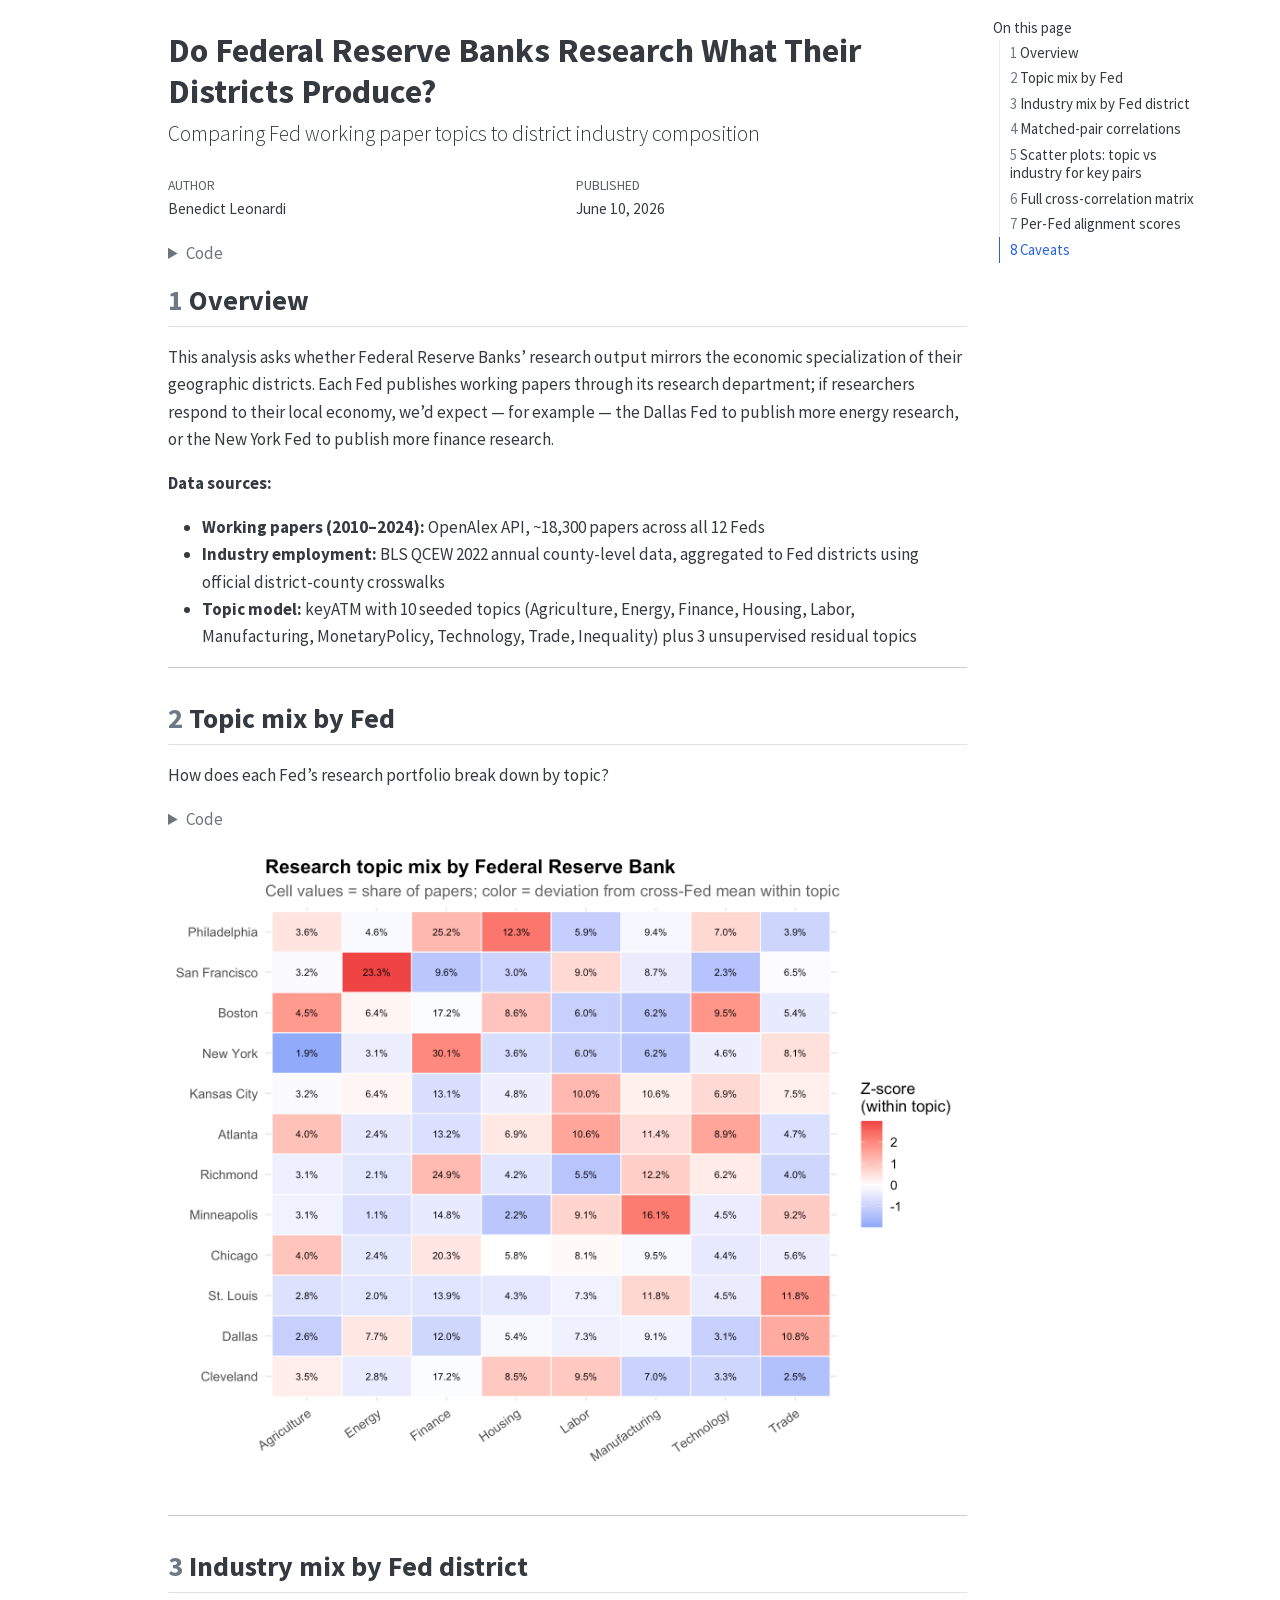
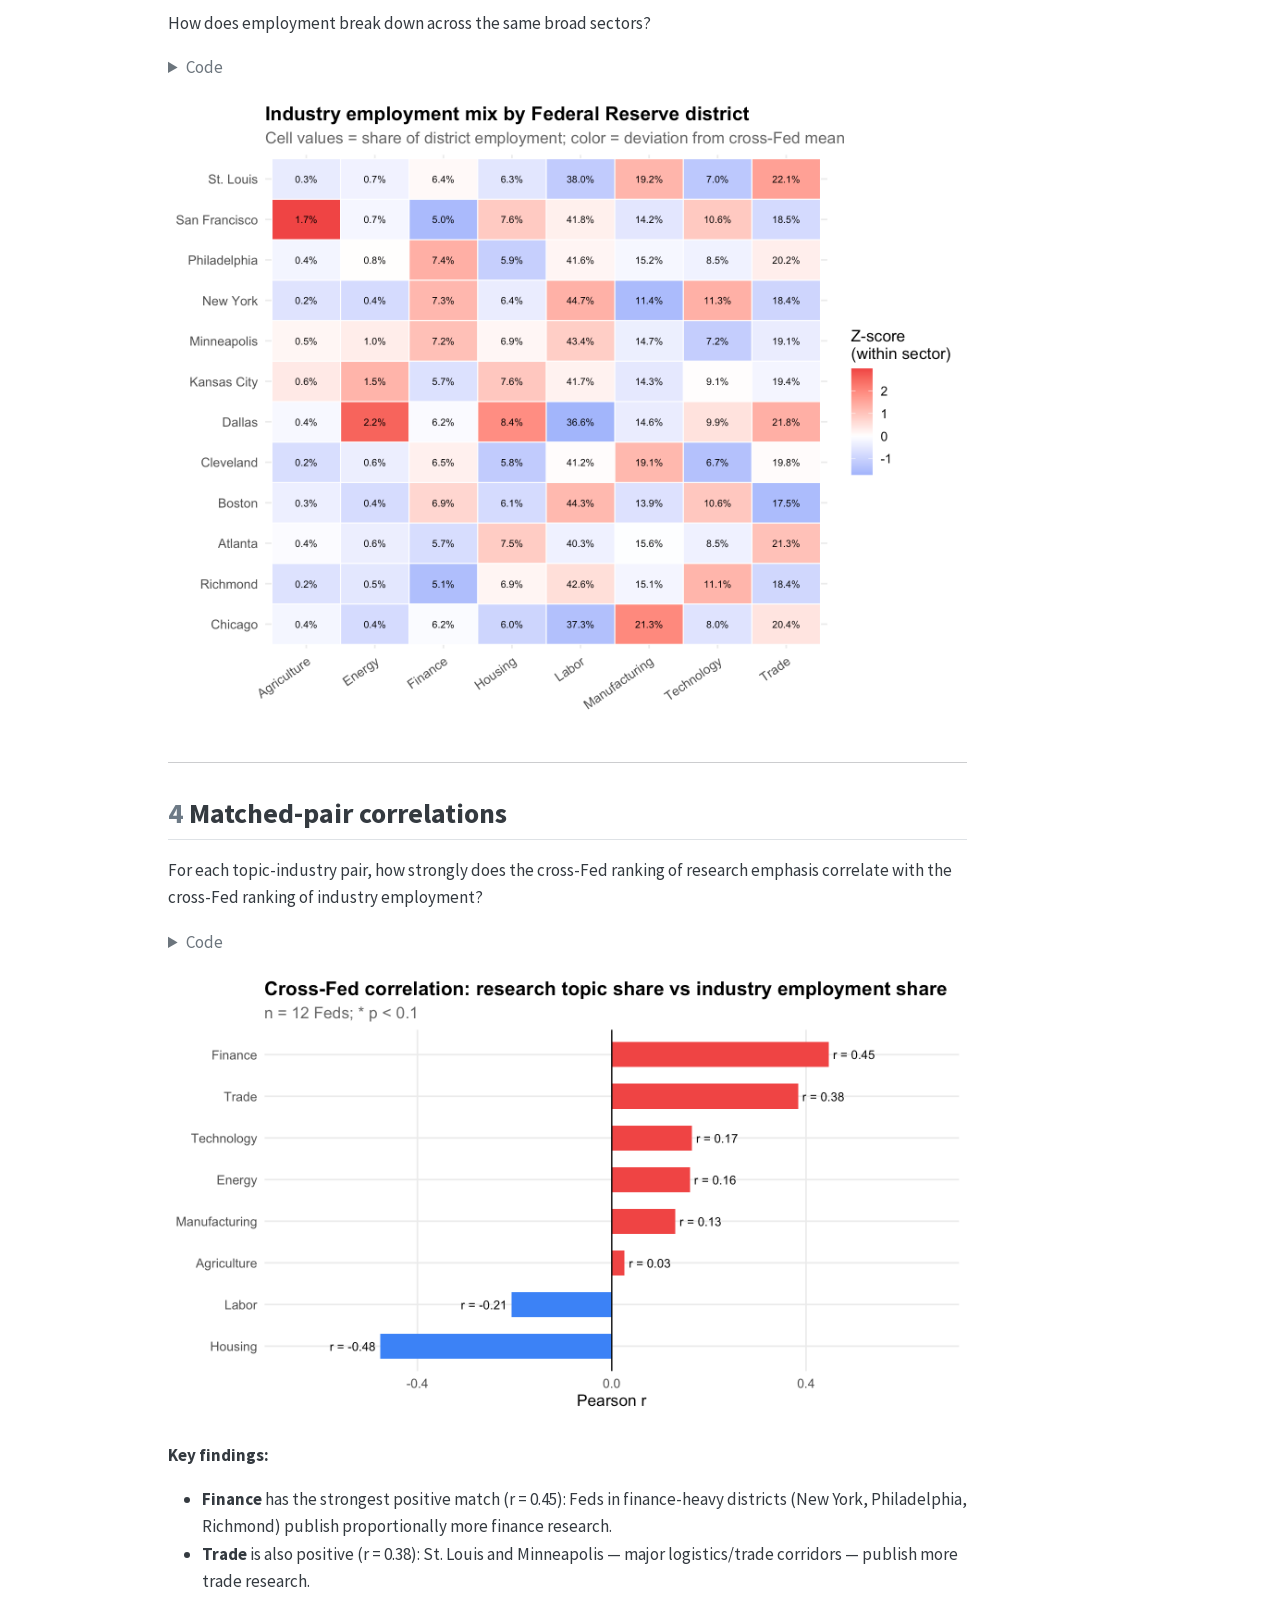
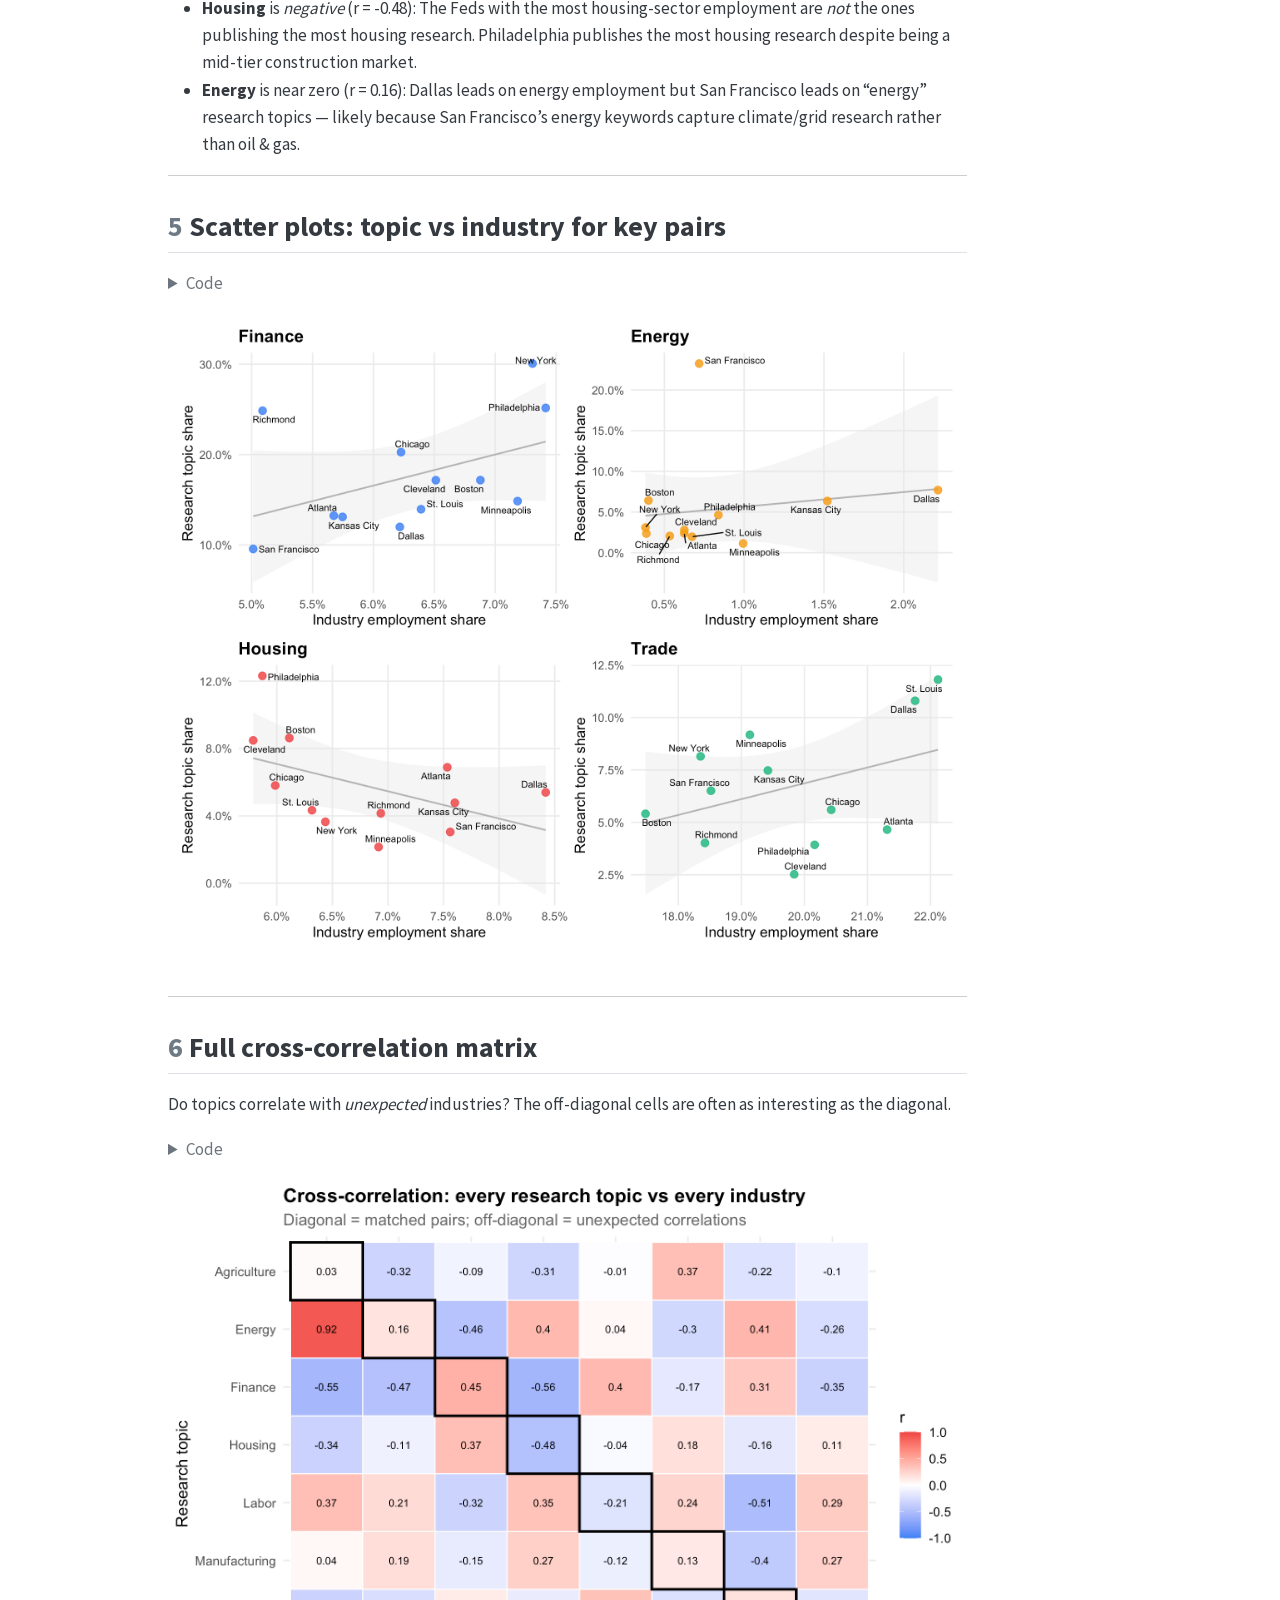
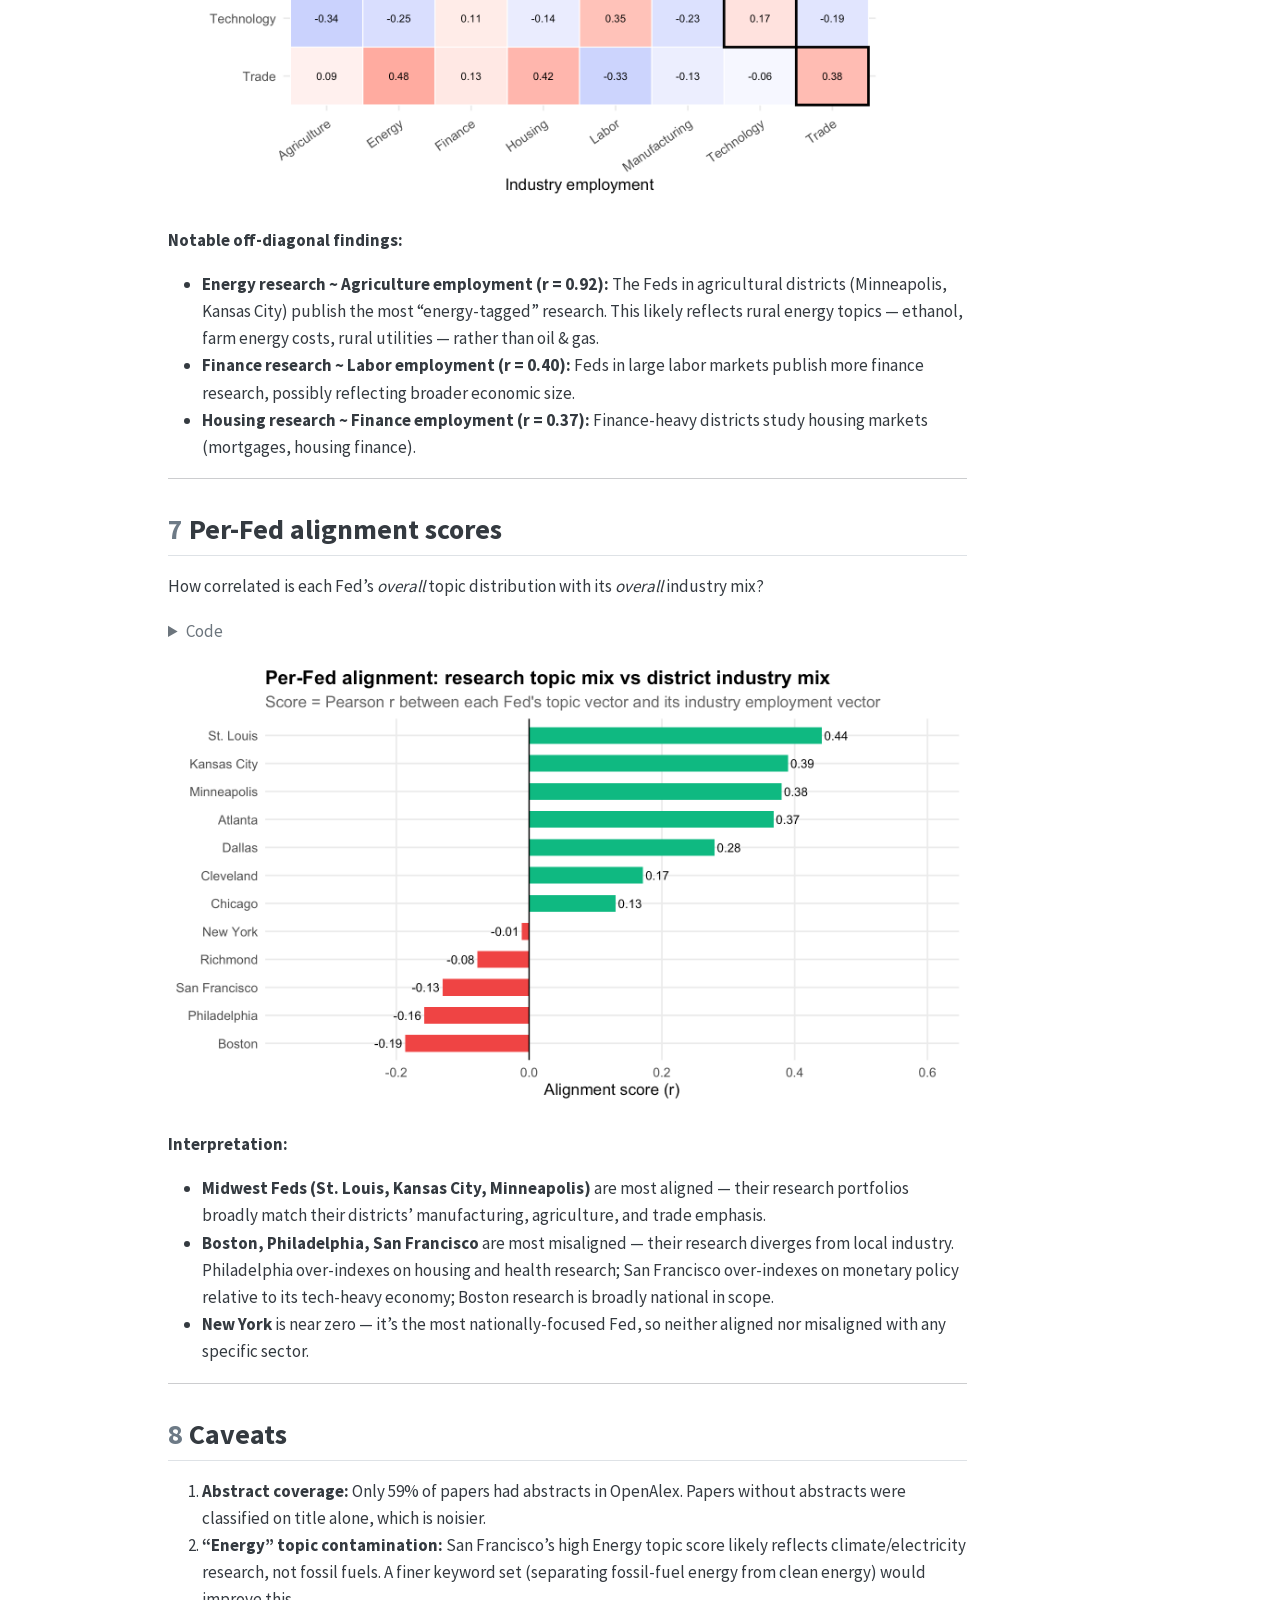
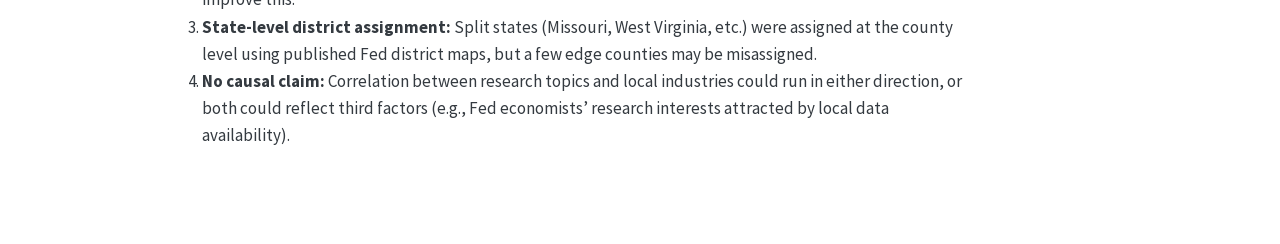
